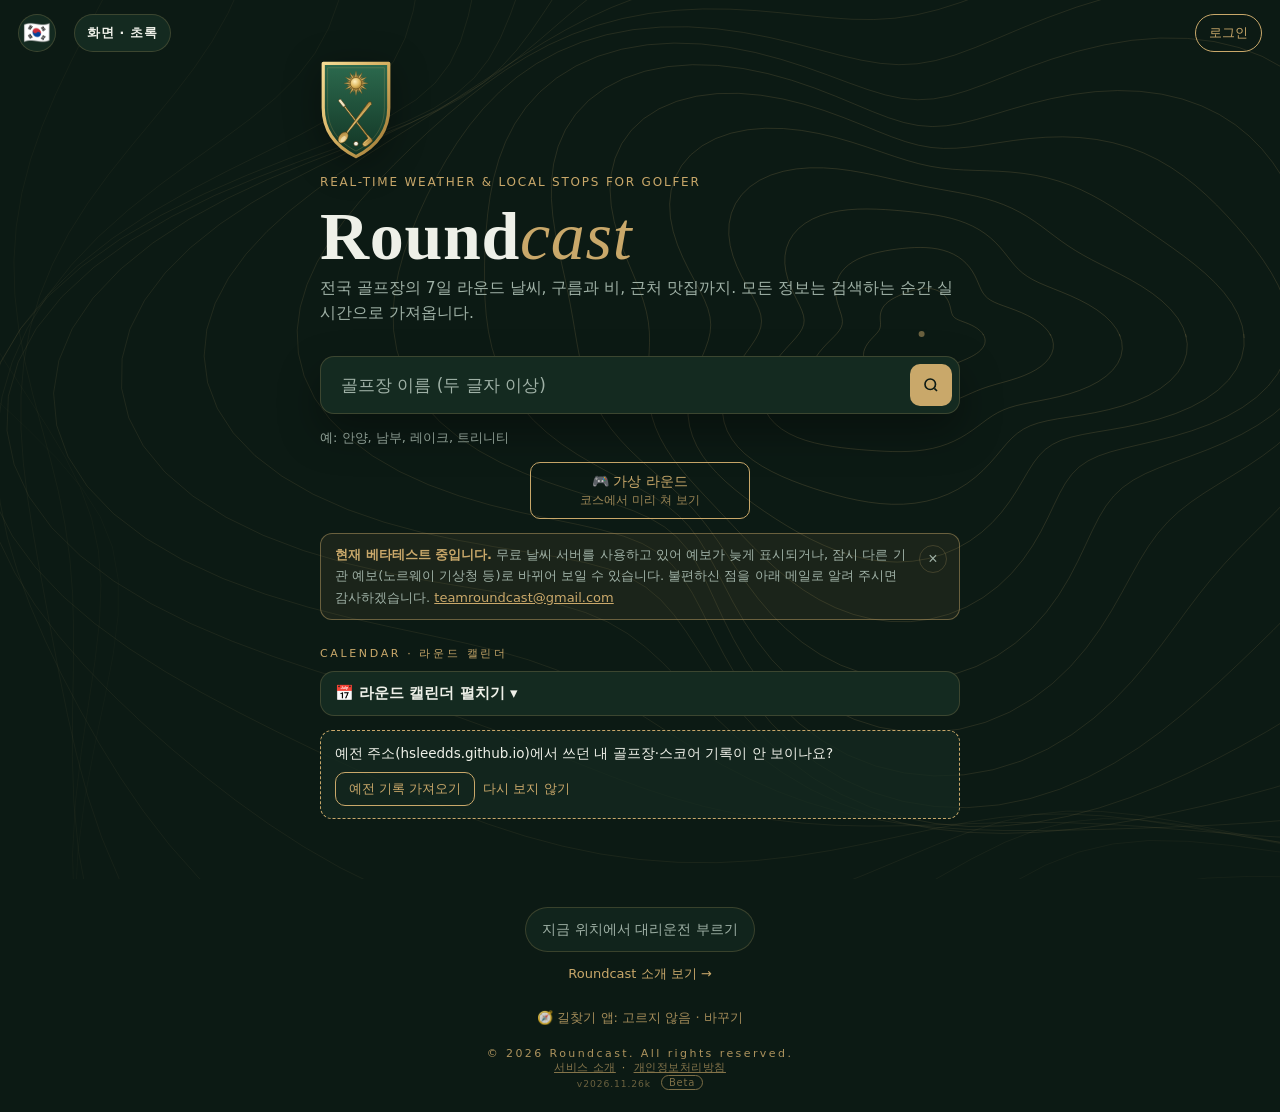
==== index.html @ 4d79bb90 "v2026.11.26k: 게임 나침반(무작위 핀 방향, 틀린 입력 안내), 집에서 시험(Roundcast GC 한 홀, 다음 샷으로 이동) Co-Authored-By: Claude" ====
<!doctype html>
<html lang="ko" translate="no">
<head>
<meta charset="utf-8">
<meta name="google" content="notranslate">
<meta name="viewport" content="width=device-width,initial-scale=1,viewport-fit=cover">
<title>Roundcast</title>
<meta http-equiv="Content-Security-Policy" content="default-src 'self'; script-src 'self' 'sha256-RV8qfejOLk4irt6zkXsqishOBvTB2/pyPuQWl1d9iCc=' https://*.kakao.com https://*.kakaocdn.net https://*.daumcdn.net; style-src 'self' 'unsafe-inline' https://fonts.googleapis.com; font-src https://fonts.gstatic.com; img-src 'self' data: blob: https://api.vworld.kr https://*.vworld.kr https://tile.openstreetmap.org https://*.daumcdn.net https://*.kakao.com https://*.kakaocdn.net; connect-src 'self' https://dpuhpcgtkddsxoeinzxp.supabase.co https://api.vworld.kr https://*.vworld.kr https://api.open-meteo.com https://api.met.no https://docs.google.com https://*.googleusercontent.com https://photon.komoot.io https://nominatim.openstreetmap.org https://overpass-api.de https://overpass.private.coffee https://maps.mail.ru https://overpass.kumi.systems https://router.project-osrm.org https://*.kakao.com https://*.kakaocdn.net https://*.daumcdn.net; frame-src 'none'; worker-src 'self'; manifest-src 'self'; media-src 'self' blob:; object-src 'none'; base-uri 'none'; form-action 'none'; upgrade-insecure-requests">
<meta name="referrer" content="strict-origin-when-cross-origin">
<meta name="author" content="HYEOKSANG LEE">
<meta name="copyright" content="© 2026 Roundcast">
<meta name="description" content="Roundcast — 골프장 7일 라운드 날씨, 실시간 강수, 출발 시각, 근처 맛집까지 한 번에.">
<meta name="theme-color" content="#0c1a14">
<meta name="apple-mobile-web-app-title" content="Roundcast">
<meta name="application-name" content="Roundcast">
<link rel="icon" type="image/svg+xml" href="favicon.svg?v=4">
<link rel="icon" type="image/png" sizes="32x32" href="favicon-32.png?v=4">
<link rel="icon" type="image/png" sizes="16x16" href="favicon-16.png?v=4">
<link rel="icon" type="image/png" sizes="48x48" href="favicon-48.png?v=4">
<link rel="apple-touch-icon" sizes="180x180" href="icon-180.png?v=4">
<link rel="manifest" href="manifest.webmanifest?v=4">
<meta property="og:type" content="website">
<meta property="og:title" content="Roundcast · 라운드캐스트">
<meta property="og:description" content="Real-time weather &amp; local stops for golfer. 골프장 7일 라운드 날씨, 실시간 강수, 출발 시각, 근처 맛집까지 한 번에.">
<meta property="og:url" content="https://roundcast.kr/">
<meta property="og:image" content="https://roundcast.kr/share-1200x630.jpg?v=6">
<meta property="og:image:width" content="1200">
<meta property="og:image:height" content="630">
<link rel="preconnect" href="https://fonts.googleapis.com">
<link rel="stylesheet" href="https://fonts.googleapis.com/css2?family=Cormorant+Garamond:wght@500;600&family=Noto+Serif+KR:wght@500;700&family=Noto+Sans+KR:wght@300;400;500;700&display=swap">
<style>:root{--bg:#0c1a14;--bg2:#10231a;--surface:#142a20;--surface2:#1a3428;--ink:#eef0e8;--muted:#9fb1a6;--line:rgba(201,168,106,.22);--brass:#c9a86a;--brass-ink:#0c1a14;--green:#6fbf93;--rain:#7fb2ea;--warn:#e58a68;--font-display:"RC Digits","Cormorant Garamond","Noto Serif KR",Georgia,serif;--font-serif:"Noto Serif KR","Apple SD Gothic Neo",serif;--font-ui:"Noto Sans KR",system-ui,-apple-system,"Apple SD Gothic Neo","Malgun Gothic",sans-serif;--shadow:0 18px 40px rgba(0,0,0,.35);color-scheme:dark}@media(prefers-color-scheme:light){:root[data-theme=auto]{--bg:#f5f6f1;--bg2:#eceee6;--surface:#ffffff;--surface2:#f3f4ee;--ink:#13231b;--muted:#5f6f66;--line:rgba(140,110,50,.28);--brass:#9a7a3a;--brass-ink:#ffffff;--green:#1f6a46;--rain:#2c66a8;--warn:#b5512c;--shadow:0 14px 30px rgba(20,40,30,.1);color-scheme:light}}:root[data-theme=light]{--bg:#f5f6f1;--bg2:#eceee6;--surface:#ffffff;--surface2:#f3f4ee;--ink:#13231b;--muted:#5f6f66;--line:rgba(140,110,50,.28);--brass:#9a7a3a;--brass-ink:#ffffff;--green:#1f6a46;--rain:#2c66a8;--warn:#b5512c;--shadow:0 14px 30px rgba(20,40,30,.1);color-scheme:light}*{box-sizing:border-box}html,body{margin:0;min-height:100%}body{background:var(--bg);color:var(--ink);font:400 15px/1.6 var(--font-ui);font-variant-numeric:tabular-nums;-webkit-font-smoothing:antialiased}[hidden]{display:none!important}a{color:inherit}.gut{padding-left:max(18px,env(safe-area-inset-left,0px));padding-right:max(18px,env(safe-area-inset-right,0px))}.wrap{max-width:980px;margin:0 auto}.eyebrow{font:500 11px/1 var(--font-ui);letter-spacing:.24em;text-transform:uppercase;color:var(--brass)}:focus-visible{outline:2px solid var(--brass);outline-offset:3px}@media(prefers-reduced-motion:reduce){*{transition:none!important;animation:none!important}}#home{min-height:100vh;min-height:100dvh;display:flex;align-items:center;position:relative;overflow:hidden;padding-block:60px}#home canvas{position:absolute;inset:0;width:100%;height:100%;opacity:.5;pointer-events:none}.hero{position:relative;width:100%;max-width:640px;margin:0 auto}.emblem{display:block;width:72px;height:100px;margin:0 0 16px;filter:drop-shadow(0 8px 18px rgba(0,0,0,.35))}.hero .eyebrow{font-size:clamp(9.5px,2.75vw,12px);letter-spacing:.15em}.mark{font:600 clamp(40px,9vw,68px)/1 var(--font-display);letter-spacing:.01em;margin:14px 0 6px}.mark em{font-style:italic;color:var(--brass);font-weight:500}.sub{color:var(--muted);margin:0 0 30px;font-weight:300;font-size:15.5px}.search{position:relative}.search input{width:100%;font:400 17px var(--font-ui);padding:18px 56px 18px 20px;border:1px solid var(--line);border-radius:14px;background:var(--surface);color:var(--ink);box-shadow:var(--shadow);transition:border-color .2s}.search input::placeholder{color:var(--muted)}.search input:focus{outline:none;border-color:var(--brass)}.search .go{position:absolute;right:8px;top:50%;transform:translateY(-50%);width:42px;height:42px;border-radius:10px;border:0;background:var(--brass);color:var(--brass-ink);cursor:pointer;display:grid;place-items:center}.suggest{position:absolute;left:0;right:0;top:calc(100% + 8px);background:var(--surface);border:1px solid var(--line);border-radius:14px;max-height:360px;overflow:auto;box-shadow:var(--shadow);z-index:80}.suggest button{display:block;width:100%;text-align:left;border:0;background:none;padding:13px 18px;font:inherit;color:var(--ink);cursor:pointer;border-bottom:1px solid var(--line)}.suggest button:last-child{border-bottom:0}.suggest button:hover,.suggest button:focus{background:var(--surface2);outline:none}.suggest b{font-weight:500}.suggest small{display:block;color:var(--muted);font-size:12.5px}.suggest .loading{padding:12px 18px;font-size:12.5px}.sg-head{position:sticky;top:0;background:var(--surface2);padding:9px 18px;font-size:12px;letter-spacing:.04em;color:var(--brass);border-bottom:1px solid var(--line);z-index:1}.suggest mark{background:none;color:var(--brass);font-weight:700}.suggest .sim{margin-left:8px;font-size:11px;padding:1px 7px;border-radius:999px;border:1px solid var(--line);color:var(--muted);vertical-align:2px}.hint{margin-top:14px;color:var(--muted);font-size:13px}.notice{margin-top:16px;padding:14px 18px;border-radius:12px;border:1px solid var(--line);background:var(--surface);font-size:14px}.notice.bad{border-color:color-mix(in srgb,var(--warn) 60%,transparent);color:var(--warn)}.bar{position:sticky;top:0;z-index:70;background:color-mix(in srgb,var(--bg) 88%,transparent);backdrop-filter:blur(14px);-webkit-backdrop-filter:blur(14px);border-bottom:1px solid var(--line);padding-top:calc(env(safe-area-inset-top,0px) + 10px);padding-bottom:10px}body:before{content:"";position:fixed;inset:0 0 auto;height:env(safe-area-inset-top,0px);z-index:75;background:var(--bg)}.bar .wrap{display:flex;align-items:center;gap:14px}.bar .logo{display:grid;place-items:center;width:40px;height:40px;cursor:pointer;background:none;border:0;padding:0;flex:0 0 auto}.bar .logo img{display:block}.bar .logo em{color:var(--brass)}.bar .search{flex:1;min-width:0}.bar .search input{padding:11px 46px 11px 14px;font-size:15px;border-radius:11px;box-shadow:none}.bar .search .go{width:34px;height:34px;right:5px;border-radius:8px}#result{padding-bottom:60px}.course{padding:34px 0 26px;border-bottom:1px solid var(--line)}.course h1{font:700 clamp(28px,6vw,40px)/1.15 var(--font-serif);margin:10px 0 8px;letter-spacing:-.01em;text-wrap:balance}.facts{display:flex;flex-wrap:wrap;gap:8px 22px;color:var(--muted);font-size:13.5px}.facts span b{color:var(--ink);font-weight:500}.now{display:grid;grid-template-columns:repeat(4,minmax(0,1fr));gap:1px;background:var(--line);border:1px solid var(--line);border-radius:14px;overflow:hidden;margin-top:20px}.now div{background:var(--surface);padding:14px 16px}.now small{display:block;color:var(--muted);font-size:11.5px;letter-spacing:.06em}.now b{font:600 22px var(--font-display)}.now b i{font-style:normal;font-size:13px;color:var(--muted);font-family:var(--font-ui);font-weight:400;margin-left:2px}@media(max-width:560px){.now{grid-template-columns:repeat(2,minmax(0,1fr))}}.sec-h{display:flex;justify-content:space-between;align-items:end;gap:12px;margin:34px 0 14px}.sec-h h2{font:700 20px var(--font-serif);margin:6px 0 0}.linkbtn{background:none;border:0;color:var(--brass);font:500 13px var(--font-ui);cursor:pointer;padding:4px 0;white-space:nowrap}.week{display:grid;grid-template-columns:repeat(7,minmax(118px,1fr));gap:10px;overflow-x:auto;padding-bottom:6px;scroll-snap-type:x mandatory;scrollbar-width:thin}.dcard{scroll-snap-align:start;background:var(--surface);border:1px solid var(--line);border-radius:14px;padding:14px 12px 12px;text-align:left;font:inherit;color:var(--ink);cursor:pointer;transition:border-color .2s,transform .2s;display:flex;flex-direction:column;gap:6px}.dcard:hover{transform:translateY(-2px)}.dcard[aria-pressed=true]{border-color:var(--brass);box-shadow:inset 0 0 0 1px var(--brass)}.dcard .dw{font-size:12px;color:var(--muted)}.dcard .dw b{color:var(--ink);font-weight:500;font-size:14px;margin-right:4px}.dcard svg{width:34px;height:34px}.dcard .tp{font:600 21px var(--font-display)}.dcard .tp i{font-style:normal;color:var(--muted);font-size:16px}.dcard .mini{font-size:12px;color:var(--muted);line-height:1.5}.dcard .mini .r{color:var(--rain)}.grade{margin-top:4px;font-size:11.5px;font-weight:500;padding:3px 8px;border-radius:999px;align-self:flex-start}.g-a{background:color-mix(in srgb,var(--green) 18%,transparent);color:var(--green)}.g-b{background:color-mix(in srgb,var(--brass) 20%,transparent);color:var(--brass)}.wind{font-size:12.5px;padding:5px 8px;border-radius:8px;background:var(--surface2);line-height:1.4}.wind b{font-size:15px}.wind small{color:var(--muted);font-size:11px}.w3{color:var(--brass)}.w4{color:var(--warn)}.rainhr{margin-top:16px}.rainhr h3{font:700 15px var(--font-serif);margin:0 0 8px}.rainhr h3 small{font:400 12px var(--font-ui);color:var(--muted)}.rhscroll{overflow-x:auto;-webkit-overflow-scrolling:touch;padding-bottom:4px}.rhrow{display:grid;grid-auto-flow:column;grid-auto-columns:minmax(44px,1fr);gap:4px;min-width:100%}.rhrow div{background:var(--surface);border:1px solid var(--line);border-radius:8px;padding:6px 2px 5px;text-align:center;font-size:11px;color:var(--muted);display:flex;flex-direction:column;align-items:center;gap:3px}.rhrow .bar{width:8px;height:38px;border-radius:4px;background:color-mix(in srgb,var(--rain) 14%,transparent);position:relative;overflow:hidden}.rhrow .bar i{position:absolute;left:0;right:0;bottom:0;background:var(--rain);border-radius:4px}.rhrow b{font-size:13px;color:var(--ink)}.rhrow .mm{color:var(--rain);font-weight:600}.rhrow .wet{border-color:var(--rain)}.rhrow .past{opacity:.4}.rhrow .nowc{box-shadow:inset 0 0 0 1px var(--brass)}.fog{margin-top:14px}.fog h3{font:700 15px var(--font-serif);margin:0 0 8px}.fogrow{display:grid;grid-template-columns:repeat(8,minmax(0,1fr));gap:4px}.fogrow div{background:var(--surface);border:1px solid var(--line);border-radius:8px;padding:6px 2px;text-align:center;font-size:11px;color:var(--muted)}.fogrow b{display:block;font-size:13px;color:var(--ink);margin:2px 0}.fogrow .f1 b{color:var(--brass)}.fogrow .f2{border-color:var(--warn)}.fogrow .f2 b{color:var(--warn)}tr.dom td{background:color-mix(in srgb,var(--brass) 7%,var(--surface))}.g-c{background:color-mix(in srgb,var(--warn) 18%,transparent);color:var(--warn)}.tees{display:grid;grid-template-columns:repeat(auto-fit,minmax(210px,1fr));gap:10px;margin-top:14px}.tee{background:var(--surface2);border:1px solid var(--line);border-radius:12px;padding:14px 16px;min-width:0}.tee .th{display:flex;justify-content:space-between;align-items:baseline}.tee .th b{font-weight:500}.tee .th span{font:600 18px var(--font-display)}.tee .tn{color:var(--muted);font-size:12.5px;margin:2px 0 8px}.tee .tg{display:inline-block;margin:4px 0 2px}.wxsrc{margin:8px 0 0;font-size:12px}#cName[data-ko]:after{content:attr(data-ko);display:block;font:500 14px/1.4 var(--font-ui);color:var(--muted);letter-spacing:0;margin-top:4px}:root[lang=ko] #cName[data-ko]:after{content:none}.pn-alt{color:var(--brass)!important}.wxsrc b{color:var(--brass);font-weight:600}.tee ul{margin:0;padding-left:16px;font-size:13.5px;line-height:1.55}.tee li+li{margin-top:3px}.tblwrap{overflow-x:auto;border:1px solid var(--line);border-radius:12px;background:var(--surface);margin-top:14px}table{border-collapse:collapse;font-size:12px;width:max-content;min-width:100%}th,td{padding:7px 8px;text-align:center;border-bottom:1px solid var(--line);white-space:nowrap}th.m,td.m{position:sticky;left:0;background:var(--surface);text-align:left;font-weight:500;z-index:1}thead th{color:var(--muted);font-weight:400}tr.cons td{font-weight:700}.doors{display:grid;grid-template-columns:repeat(3,minmax(0,1fr));gap:12px;margin-top:38px}.door{position:relative;text-align:left;font:inherit;color:var(--ink);cursor:pointer;border:1px solid var(--line);border-radius:16px;padding:22px 20px 20px;background:linear-gradient(160deg,var(--surface2),var(--surface));overflow:hidden;transition:border-color .2s,transform .2s;min-height:150px;display:flex;flex-direction:column;justify-content:space-between;gap:16px}.door:hover{border-color:var(--brass);transform:translateY(-2px)}.door svg.ic{width:30px;height:30px;color:var(--brass)}.door h3{font:700 18px var(--font-serif);margin:0 0 4px}.door p{margin:0;color:var(--muted);font-size:13px}.door .arrow{position:absolute;right:18px;top:20px;color:var(--brass);font-size:18px}.sc-head{display:flex;flex-wrap:wrap;align-items:center;gap:10px 18px;margin:16px 0 12px}.sc-date{font-size:13px;color:var(--muted);display:flex;align-items:center;gap:8px}.sc-date input{font:500 14px var(--font-ui);padding:8px 10px;border-radius:9px;border:1px solid var(--line);background:var(--surface);color:var(--ink)}.sc-wx{font-size:13px;color:var(--muted);min-width:0}.sc-wx b{color:var(--ink);font-weight:500}.sc-entry{border:1px solid var(--brass);border-radius:16px;background:linear-gradient(160deg,var(--surface2),var(--surface));padding:16px 16px 18px}.sc-nav{display:flex;align-items:center;justify-content:space-between;gap:8px}.sc-nav h3{font:600 26px var(--font-display);margin:0;text-align:center;flex:1}@font-face{font-family:RC Digits;src:local("Noto Serif"),local("NotoSerif-Regular"),local("Georgia"),local("Times New Roman"),local("DroidSerif"),local("Droid Serif");unicode-range:U+0030-0039}@font-face{font-family:RC Digits;font-weight:600 900;src:local("Noto Serif Bold"),local("NotoSerif-Bold"),local("Georgia Bold"),local("Georgia-Bold"),local("Times New Roman Bold");unicode-range:U+0030-0039}.sc-nav h3 small{display:block;font:400 12px var(--font-ui);color:var(--muted);letter-spacing:.08em}.sc-arrow{width:44px;height:44px;border-radius:50%;border:1px solid var(--line);background:var(--bg);color:var(--brass);font-size:18px;cursor:pointer}.sc-arrow:disabled{opacity:.3;cursor:default}.sc-row{display:grid;grid-template-columns:62px minmax(0,1fr);align-items:center;gap:10px;margin-top:14px}.sc-row>span{font-size:12.5px;color:var(--muted);letter-spacing:.04em}.sc-opts{display:flex;gap:6px;flex-wrap:wrap}.sc-opt{flex:1 1 0;min-width:44px;font:500 15px var(--font-ui);padding:10px 6px;border-radius:10px;border:1px solid var(--line);background:var(--bg);color:var(--ink);cursor:pointer}.sc-opt[aria-pressed=true]{background:var(--brass);border-color:var(--brass);color:var(--brass-ink)}.sc-score{display:flex;align-items:center;gap:10px}.sc-score .sc-opt{flex:0 0 52px;font-size:22px;line-height:1}.sc-big{flex:1;text-align:center;cursor:pointer;background:none;border:0;color:var(--ink);padding:0}.sc-big b{display:block;font:600 40px/1 var(--font-display)}.sc-big small{display:block;font-size:12.5px;color:var(--brass);margin-top:4px}.sc-next{width:100%;margin-top:16px;justify-content:center}.sc-stats{display:grid;grid-template-columns:repeat(4,minmax(0,1fr));gap:1px;background:var(--line);border:1px solid var(--line);border-radius:14px;overflow:hidden;margin-top:16px}.sc-stats div{background:var(--surface);padding:12px 10px;text-align:center}.sc-stats small{display:block;color:var(--muted);font-size:11.5px}.sc-stats b{font:600 22px var(--font-display)}.sc-stats i{font-style:normal;font-size:12px;color:var(--muted);margin-left:2px}@media(max-width:560px){.sc-stats{grid-template-columns:repeat(2,minmax(0,1fr))}}.sc-cards{display:grid;gap:12px;margin-top:16px}.sc-mode{margin:0 0 12px}.whl{margin-top:14px}.whl-hd,.whl-body{display:grid;grid-template-columns:1.2fr .8fr 1.05fr 1.15fr .68fr .62fr .72fr;gap:2px}.sc-opts [data-fw]{white-space:nowrap;padding-inline:2px;font-size:13px}.yd-rm{flex-direction:column;align-items:stretch}.yd-rm .btn{display:flex;flex-direction:column;align-items:flex-start;text-align:left;gap:2px}.yd-rm .btn small{font-weight:400;font-size:12px;opacity:.85;white-space:normal}.yd-fw{flex-wrap:wrap;gap:6px}.yd-fw .btn{padding:8px 12px}.yd-he .he-row .btn{padding:5px 9px;font-size:12.5px;margin:2px}.yd-hcq{display:block;margin-top:4px}.yq-pen{display:flex;gap:8px}.yq-wl button.pen{color:#ff9b8a}.yq-simple{display:flex;flex-direction:column;gap:8px;padding:10px;border:1px dashed var(--line);border-radius:12px;font-size:13px}.yq-simple small{color:var(--muted);line-height:1.5}.sc-club.tok{color:#c0602b;border-color:color-mix(in srgb,#c0602b 45%,var(--line))}.sc-slot[data-tok] b{color:#c0602b}.tokO,.tokH{display:inline-block;min-width:1.5em;padding:0 .3em;border-radius:5px;font:800 1em/1.35 var(--font-ui);text-align:center;color:#fff}.tokO{background:#26332c;box-shadow:inset 0 0 0 1.5px #fff}.tokH{background:#d0342c}.sc-club.tokOb{color:var(--ink);border-color:var(--ink)}.sc-club.tokHz{color:#d0342c;border-color:color-mix(in srgb,#d0342c 55%,var(--line))}.sc-club.ptb{font-size:12.5px}.sc-club.bkb{grid-column:span 2;font-size:12.5px}.sc-slot.ghost{opacity:.55;border-style:dashed}.sc-slot .ptn{font-size:11px;margin-left:1px;color:var(--muted)}.bkI{font-style:normal;font-size:11px;margin-right:1px}.pt-step{display:flex;align-items:center;gap:10px;margin-top:8px;padding:6px 10px;border:1px solid var(--brass);border-radius:12px}.pt-step span{flex:1;font-size:13px}.pt-step small{color:var(--muted)}.pt-step b{font:600 22px var(--font-display);min-width:1.2em;text-align:center}.pt-step .sc-arrow{width:38px;height:38px}.ob-ask{margin-top:8px;padding:10px;border:1px solid var(--line);border-radius:12px;display:grid;gap:8px}.ob-ask b{font-size:13.5px}.sh-help{margin:12px 0 4px;padding:10px 12px;border-radius:12px;background:color-mix(in srgb,var(--brass) 7%,transparent);border:1px solid var(--line);font-size:13px;line-height:1.6}.sh-help .sh-guide{margin:0 0 4px;font-weight:600}.sh-help ol{margin:6px 0;padding-left:18px;color:var(--muted)}.sh-help li{margin:3px 0}.sh-help .linkbtn{font-size:12.5px}.unsv{display:inline-block;width:6px;height:6px;border-radius:50%;background:var(--warn);margin-left:2px;vertical-align:top}.th-home{letter-spacing:.02em;font-weight:500}.th-menu{min-width:132px}.th-sw{width:14px;height:14px;border-radius:50%;border:1px solid var(--line);flex:none}.th-sw.th-dark{background:#0c1a14}.th-sw.th-light{background:#f4f1e8}.th-sw.th-auto{background:linear-gradient(90deg,#0c1a14 50%,#f4f1e8 50%)}.theme-opt{display:flex;align-items:center;gap:10px;width:100%;min-height:38px;padding:6px 12px;border:0;border-radius:10px;background:transparent;color:var(--ink);font:500 14px var(--font-ui);text-align:left;cursor:pointer}.theme-opt[aria-checked=true]{background:color-mix(in srgb,var(--brass) 18%,transparent)}.bag-ask{display:flex;align-items:center;gap:10px;flex-wrap:wrap;margin:10px 0;padding:10px 12px;border:1px solid var(--brass);border-radius:12px;font-weight:600;font-size:13.5px}.bag-ask span{flex:1 1 180px}.bag-ask .btn{padding:8px 14px;font-size:13px}.sh-sum{display:flex;align-items:baseline;justify-content:center;gap:6px;flex-wrap:wrap;margin:14px 0 6px;padding:10px;border:1px solid var(--line);border-radius:12px;background:color-mix(in srgb,var(--brass) 8%,transparent)}.sh-sum b{font:600 32px var(--font-display);color:var(--ink)}.sh-sum em{font-style:normal;color:var(--brass);font-weight:700}.sh-sum small{color:var(--muted);font-size:12.5px}.sh-sum.dim b{font-size:24px;color:var(--muted)}.whl-hd span{font-size:11.5px;color:var(--muted);text-align:center;white-space:nowrap;overflow:hidden;text-overflow:ellipsis}.whl-body{position:relative;height:200px;margin-top:4px}.whl-band{position:absolute;left:0;right:0;top:80px;height:40px;border-block:1px solid var(--brass);background:color-mix(in srgb,var(--brass) 13%,transparent);border-radius:10px;pointer-events:none}.whl-col{position:relative;height:200px;box-sizing:border-box;padding-block:80px;overflow-y:auto;scroll-snap-type:y mandatory;overscroll-behavior:contain;scrollbar-width:none;-webkit-mask-image:linear-gradient(transparent,#000 38%,#000 62%,transparent);mask-image:linear-gradient(transparent,#000 38%,#000 62%,transparent);outline:0}.whl-col::-webkit-scrollbar{display:none}.whl-col:focus-visible{box-shadow:inset 0 0 0 2px var(--brass);border-radius:10px}.whl-col.dis{opacity:.45;overflow:hidden}.whl-it{height:40px;scroll-snap-align:center;display:flex;flex-direction:column;align-items:center;justify-content:center;color:var(--muted);cursor:pointer;line-height:1.05;white-space:nowrap;overflow:hidden}.whl-it b{font:600 17px var(--font-ui)}.whl-col[data-wk=s] .whl-it b{font:600 25px var(--font-display)}.whl-col[data-wk=fw] .whl-it b{font-size:13.5px}.whl-it small{font-size:10.5px}.whl-it.on{color:var(--ink)}.whl-it.on small{color:var(--brass)}.whl-msg{min-height:20px;text-align:center;font-size:13px;color:var(--brass);margin-top:10px}.whl-msg b{color:var(--ink)}.whl-acts{display:grid;grid-template-columns:1fr 2fr;gap:8px;margin-top:8px}.whl-acts .btn{justify-content:center}.sc-slots{display:flex;gap:6px;flex-wrap:wrap}.sc-slot{flex:0 0 auto;min-width:54px;padding:6px 8px;border-radius:10px;border:1px solid var(--line);background:var(--bg);color:var(--ink);cursor:pointer;text-align:center;font:600 15px/1.2 var(--font-ui)}.sc-slot small{display:block;font:400 11px var(--font-ui);color:var(--muted)}.sc-slot.on{border-color:var(--brass);box-shadow:0 0 0 2px color-mix(in srgb,var(--brass) 45%,transparent)}.sc-slot.has b{color:var(--brass)}.sc-bag{display:grid;grid-template-columns:repeat(auto-fill,minmax(54px,1fr));gap:6px;margin-top:8px}.sc-club{font:600 14px var(--font-ui);padding:10px 4px;border-radius:10px;border:1px solid var(--line);background:var(--surface);color:var(--ink);cursor:pointer}.sc-club[aria-pressed=true]{background:var(--brass);border-color:var(--brass);color:var(--brass-ink)}.sc-clx{display:flex;justify-content:space-between;gap:10px;flex-wrap:wrap;margin-top:8px;font-size:12.5px;color:var(--muted)}.bagbox{margin-top:8px;padding:12px;border:1px solid var(--line);border-radius:12px;background:var(--bg)}.bagbox .links{margin:10px 0 0}.sc-club.addc{border-style:dashed;color:var(--brass)}.sc-club.myc{border-color:color-mix(in srgb,var(--brass) 55%,var(--line))}.yd{position:fixed;inset:0;z-index:80;background:var(--bg);display:flex;flex-direction:column}.yd-top{display:flex;align-items:center;justify-content:space-between;gap:8px;padding:calc(8px + env(safe-area-inset-top,0px)) 14px 8px;border-bottom:1px solid var(--line)}.yd-top b{font:600 17px var(--font-serif,serif);color:var(--ink)}.yd-tiles{position:absolute;left:0;top:0;transform-origin:0 0;will-change:transform}.yd-tiles img{position:absolute;width:256px;height:256px;user-select:none;-webkit-user-drag:none;pointer-events:none}#ydMap .gm-slope.yg-slope{position:absolute;left:50%;bottom:calc(env(safe-area-inset-bottom,0px) + 196px);transform:translate(-50%);z-index:6;margin:0;width:max-content;max-width:calc(100% - 120px);pointer-events:none;padding:5px 12px;border-radius:999px;background:#08120dcc;font-size:12.5px}.yd-tiles canvas.yg-heat{position:absolute;pointer-events:none;opacity:.5;z-index:3}.yg-heatl{position:absolute;z-index:6;right:56px;top:calc(var(--ydTopH,64px) + 8px);display:grid;grid-template-columns:auto auto;gap:2px 8px;padding:5px 9px;border-radius:8px;background:#08120dcc;color:#fff;font:600 11px/1.3 var(--font-ui,system-ui);pointer-events:none}.yg-heatl[hidden]{display:none}.yg-heatl i{display:inline-block;width:10px;height:10px;border-radius:2px;margin-right:4px;vertical-align:-1px}.yg-heatl i.hi{background:#eb2823}.yg-heatl i.lo{background:#285aff}.yg-heatl b{grid-column:1/-1;font-weight:700}#ydMap .yd-side .yd-lockb.on{background:#f2d27a;border-color:#f2d27a;box-shadow:0 0 0 3px #f2d27a8c}#ydMap .yd-side .yd-lockb.lk-open{background:#0a1610c7;box-shadow:none}.yd-prep #ydMode,.yd-prep #ydCwB{display:none!important}.prep-bar{display:flex;flex-wrap:wrap;align-items:center;justify-content:center;gap:6px;padding:6px 8px;border-radius:14px;background:#08120dd1;color:#fff;font:600 13px/1.35 var(--font-ui,system-ui);pointer-events:auto;max-width:100%}.prep-bar[hidden]{display:none}.prep-bar span{flex:1 1 100%;text-align:center}.prep-bar i{font-style:normal;color:#f2d27a;font-size:12px}.prep-bar button{border:1px solid rgba(255,255,255,.35);background:#ffffff14;color:#fff;border-radius:999px;padding:6px 12px;font:700 13px var(--font-ui,system-ui)}.prep-bar button.on{background:#f2d27a;color:#1b1407;border-color:#f2d27a}.prep-bar button:disabled{opacity:.45}.prep-ong #ydClubs,.prep-ong #ydRc,.prep-ong #ydMode{display:none!important}.prep-bar button.pp-next{font-size:14px;padding:7px 16px}.prep-bar button.pp-sm{font-size:13px;padding:5px 12px}.prep-hud{margin-top:4px;color:#8fe3ff;font-weight:700;font-size:12.5px}.strat-hud{color:#ffe08a}.strat-row{display:flex;align-items:center;gap:6px;flex-wrap:wrap}.strat-row span{color:#fff;font-weight:600}#ydHud .strat-x{pointer-events:auto}#ydHud.hf-fold .strat-row{margin-top:5px;padding:5px 9px;border-radius:10px;background:#08120d9e;font-size:12.5px}.strat-x{border:1px solid rgba(255,255,255,.4);background:#00000059;color:#fff;border-radius:999px;padding:2px 8px;font:700 11.5px var(--font-ui,system-ui);cursor:pointer}.yd-strat .prep-bar span b.pp-n{display:inline-block;min-width:1.2em}.prep-bar button.pp-s{padding:2px 9px;font-size:14px}.yd-pracb{border-color:#8fe3ff99;color:#8fe3ff}.yd-pracb.off{opacity:.45;border-style:dashed}.prep-bar span.prac-ok{font-size:11.5px;color:#8fe3ff;font-weight:600}#ydPrepB.on{outline:2px solid #8fe3ff}.prep-box{margin:10px 0;display:flex;flex-wrap:wrap;gap:8px;align-items:center}.prep-list{display:flex;flex-direction:column;gap:2px}video{pointer-events:none}.yg-help{position:fixed;z-index:2147482000;max-width:min(300px,calc(100vw - 16px));padding:10px 12px;border-radius:12px;background:#080e0ab3;color:#fff;font:500 13px/1.45 var(--font-ui,system-ui);box-shadow:0 4px 16px #00000059;pointer-events:auto}.yg-help[hidden]{display:none}.yg-help b{display:block;font-size:14px;margin-bottom:2px}.yg-help p{margin:0 0 8px}.yg-hact{display:flex;flex-wrap:wrap;gap:6px}.yg-hact button{border:1px solid rgba(255,255,255,.35);background:#ffffff14;color:#fff;border-radius:999px;padding:5px 10px;font:600 12px var(--font-ui,system-ui)}#ydMap .yg-shot{position:absolute;z-index:6;width:60px;height:60px;padding:0;border:0;border-radius:50%;background:#fff;opacity:.1;color:#10241a;font:800 16px/1 var(--font-ui,system-ui);box-shadow:0 3px 12px #0006;white-space:nowrap;touch-action:manipulation;transition:opacity .2s}#ydMap .yg-shot.armed{opacity:.7}#ydMap .yg-shot[hidden]{display:none}#ydMap .yg-shot:disabled{opacity:.06;color:#6b7a70}.yg-shint{position:absolute;z-index:6;padding:4px 10px;border-radius:999px;background:#08120dbf;color:#fff;font:600 12px/1.3 var(--font-ui,system-ui);white-space:nowrap;pointer-events:none}.yg-shint[hidden]{display:none}.gm-ov.yg-swing #gmTabs,.gm-ov.yg-swing #gmSide,.gm-ov.yg-swing #gmYBall,.gm-ov.yg-swing #gmCwB,.gm-ov.yg-swing #gmUndo,.gm-ov.yg-swing #gmBook,.gm-ov.yg-swing #gmPinB,.gm-ov.yg-nomap .gm-map{visibility:hidden!important}#gmBall .gm-bl{position:absolute;inset:0;display:flex;align-items:center;justify-content:center;color:#10241a;font-weight:800;font-family:var(--font-ui,system-ui);text-shadow:0 0 4px #fff,0 0 2px #fff;pointer-events:none}#gmBall{position:relative}.gm-ov:not(.yg-swing) #gmBall .gm-bl{display:none}#toast.pv-half{opacity:.5!important}.cal-tog{display:flex;align-items:center;gap:8px;width:100%;padding:12px 14px;border:1px solid var(--line);border-radius:14px;background:var(--surface);color:var(--ink);font:600 15px var(--font-ui,system-ui);cursor:pointer;text-align:left}.cal-tog small{margin-left:auto;color:var(--muted);font-weight:500}.cal-tog.sm{display:inline-flex;width:auto;padding:4px 10px;font-size:12px;border-radius:999px;vertical-align:middle;margin-left:8px}.gm-ygback{position:absolute;z-index:8;left:12px;bottom:calc(env(safe-area-inset-bottom,0px) + 18px);padding:8px 14px;border:0;border-radius:999px;background:#08120dc7;color:#fff;font:700 13px/1 var(--font-ui,system-ui)}.gm-ygback[hidden]{display:none}#ydSvg,#ydMap svg.yg-fly{clip-path:inset(var(--ydTopH,64px) 0 0 0)}#ydMap svg.yg-fly{position:absolute;left:0;top:0;width:100%;height:100%;pointer-events:none;z-index:5}.yd-tiles svg.yg-rgb{position:absolute;pointer-events:none;filter:saturate(.85) brightness(.92)}.yd-tiles img.hi{z-index:2}.yd-tiles img.lo{z-index:0}.yd-tiles img.lo2{z-index:-1}.yd-tiles img.lo3{z-index:-2}.yd-tiles img:not(.hi):not(.lo):not(.lo2){z-index:1}.yd-svg{position:absolute;inset:0;width:100%;height:100%;pointer-events:none}.cgd-f{display:flex;gap:8px;margin:8px 0}.cgd-f input{flex:1;min-width:0;padding:10px 12px;border:1px solid var(--line);border-radius:12px;background:var(--surface);color:var(--ink);font:inherit}.cgd-row{display:flex;align-items:center;gap:8px;padding:8px 2px;border-bottom:1px solid var(--line)}.cgd-row>div{flex:1;min-width:0}.cgd-row small{display:block;opacity:.7}.cgd-row .btn{padding:6px 12px;font-size:13px;flex:none}.cgd-osm{margin:0 0 8px;padding:8px 10px;border:1px dashed #ff9f43;border-radius:10px;display:flex;gap:8px;align-items:center;flex-wrap:wrap}.cgd-osm span{flex:1;min-width:0}.sg-row{position:relative}.sg-row>button:first-child{padding-right:96px}.suggest .sg-row button.sg-cgd{position:absolute;right:10px;top:50%;transform:translateY(-50%);width:auto;padding:4px 10px;border:1px solid var(--line);border-radius:999px;font-size:12px;background:var(--surface)}.cgd-hb{margin-left:6px}.yd-gchip{flex:none;padding:4px 9px;border-radius:999px;border:1px solid rgba(242,210,122,.55);background:transparent;color:#f2d27a;font:inherit;font-size:12px;font-weight:700;line-height:1.2;cursor:pointer;white-space:nowrap}.cg-box{max-height:46vh;overflow-y:auto}.cg-box .cg-row{flex-wrap:wrap;row-gap:6px;overflow:visible}.cg-fm .sc-opt[aria-pressed=true]{outline:2px solid #f2d27a}#ydOv.cg-on .yd-scroll{overflow:hidden;position:relative}#ydOv.cg-on .yd-map{position:absolute;inset:0;height:auto;min-height:0}#ydOv.cg-on .yd-panel,#ydOv.cg-on .yd-down,#ydOv.cg-on #ydEntryHost,#ydOv.cg-on #ydDots,#ydOv.cg-on #ydQ,#ydOv.cg-on #ydC,#ydOv.cg-on #ydSMenu,#ydOv.cg-on #ydZs,#ydOv.cg-on #ydHud,#ydOv.cg-on #ydCen,#ydOv.cg-on #ydWx,#ydOv.cg-on #ydFab,#ydOv.cg-on #ydFr,#ydOv.cg-on #ydMode,#ydOv.cg-on #ydClubs,#ydOv.cg-on #ydRc,#ydOv.cg-on #ydLockB,#ydOv.cg-on .yd-attr{display:none!important}#ydOv.cg-on .yd-bottom{bottom:max(8px,env(safe-area-inset-bottom))}.cg-zm .cg-lk{font-size:20px}.cg-zm .cg-lk.on{background:#f2d27a;border-color:#f2d27a;box-shadow:0 0 0 3px #f2d27a8c}.cg-zm .cg-lk[hidden]{display:none}.cg-box p{margin:0 0 6px}.cg-row{display:flex;gap:6px;align-items:center;overflow-x:auto;flex-wrap:nowrap;margin:0 0 6px;padding-bottom:2px;scrollbar-width:none}.cg-row::-webkit-scrollbar{display:none}.cg-row .sc-opt{flex:none;padding:5px 10px;font-size:12.5px}.cg-row>small{flex:none;opacity:.7;font-size:11px}#ydOv.yd-cgq .vtb,#ydOv.yd-cgq #ydSetBtn,#ydOv.yd-cgq #ydBall,#ydOv.yd-cgq #ydVgB,#ydOv.yd-cgq .yg-shot{display:none!important}#ydOv.yd-cgq #ydClose{width:auto;min-width:0;padding:0 10px;font-size:13px;white-space:nowrap}.cgq-ed{border:1px solid rgba(242,210,122,.5);background:transparent;color:#f2d27a;border-radius:999px;padding:1px 8px;font:inherit;font-size:11px;cursor:pointer}.cgq-im{color:#f2d27a}.cgq-sl{display:flex;align-items:center;gap:8px;margin:4px 0}.cgq-sl input{flex:1;min-width:0}.cgq-card{margin:6px 0;padding:8px 10px;border:1px solid rgba(255,255,255,.18);border-radius:10px}.cgq-card p{margin:0 0 6px}.cgq-odr{flex-wrap:wrap}.cgq-odr label{display:flex;flex-direction:column;align-items:center;gap:2px;flex:none}.cgq-odr input{width:58px;padding:4px;border-radius:8px;border:1px solid var(--line);background:var(--surface);color:var(--ink);font:inherit;font-size:13px}.cgq-card select,.cgq-card input[type=date]{padding:4px 6px;border-radius:8px;border:1px solid var(--line);background:var(--surface);color:var(--ink);font:inherit;font-size:13px}.cgq-odw{border-color:#ffb347!important}.cgq-px{margin:2px 0}.cgq-px small{opacity:.9}.cgq-dirty{margin:0 0 4px;color:#f2d27a}.cgq-edr small{opacity:.85}.cgq-home{margin-top:8px}.cgq-pick{max-height:56vh;overflow-y:auto}.cg-st{font-size:13px}.cg-osm{color:#ff9f43;font-weight:700}.cg-acts{flex-wrap:wrap;gap:6px;margin-top:4px}.cg-acts .btn{padding:6px 10px;font-size:12.5px}.cg-attr{display:block;margin-top:4px;opacity:.7;font-size:10.5px}.yd-hud .fmbrw span{min-width:0}.yd-tt{flex:1;min-width:0;text-align:center}.yd-tt b{display:block}.yd-tt small{display:block;font-size:11.5px;color:var(--muted);white-space:nowrap;overflow:hidden;text-overflow:ellipsis}.yd-top{gap:4px!important;padding-left:8px!important;padding-right:8px!important}.yd-scroll{flex:1;overflow-y:auto;-webkit-overflow-scrolling:touch}.yd-map.cg-fh{touch-action:none;cursor:crosshair}.cg-zm{position:absolute;right:58px;top:calc(var(--ydTopH,64px) + 12px);z-index:4;display:flex;flex-direction:column;gap:10px}.cg-zm[hidden]{display:none}#ydOv.ctl-left .cg-zm{right:8px}.cg-zm button{width:42px;height:42px;border-radius:50%;border:1px solid rgba(255,255,255,.35);background:#08120d9e;color:#fff;font:700 24px/1 var(--font-ui,system-ui);padding:0;display:flex;align-items:center;justify-content:center;touch-action:manipulation;box-shadow:0 2px 8px #00000059}.cg-zm button:active{background:#08120dd9}.dw-w{position:fixed;right:10px;z-index:9800;width:78px;height:180px;border-radius:16px;background:#0e1c14f0;box-shadow:0 10px 24px #00000059;overflow:hidden}.dw-w[hidden]{display:none}.dw-sc{height:100%;overflow-y:auto;scroll-snap-type:y mandatory;touch-action:pan-y;-webkit-overflow-scrolling:touch;overscroll-behavior:contain;scrollbar-width:none}.dw-sc::-webkit-scrollbar{display:none}.dw-pad{height:72px}.dw-r{height:36px;line-height:36px;text-align:center;color:#ffffff73;font:600 17px/36px var(--font-ui,system-ui);scroll-snap-align:center}.dw-r.on{color:#fff;font-weight:800;font-size:20px}.dw-band{position:absolute;left:6px;right:6px;top:72px;height:36px;border-radius:10px;background:#f2d27a38;border:1px solid rgba(242,210,122,.6);pointer-events:none}input.dw-on{outline:2px solid #f2d27a}.bag-ov{position:fixed;inset:0;z-index:9600;display:flex;align-items:center;justify-content:center;padding:16px;background:#0000008c;-webkit-backdrop-filter:blur(6px);backdrop-filter:blur(6px)}.bag-ov[hidden]{display:none}.bag-c h3{margin:0 0 8px}.bag-c p{margin:8px 0}.bag-l{display:flex;flex-wrap:wrap;gap:5px;justify-content:center}.bag-l span{padding:3px 8px;border-radius:999px;background:#00000014;font-size:12.5px;font-weight:700}.gm-bagn{margin-left:4px}.gm-bagn.over{color:#c0392b}.yd-cn{display:flex;flex-wrap:wrap;gap:4px 14px;margin:2px 0 8px;padding:7px 10px;border-radius:10px;background:color-mix(in srgb,#ffb86b 14%,transparent);border:1px solid color-mix(in srgb,#ffb86b 45%,transparent);font-size:14px}.yd-cn b{font-size:16px}.yd-po.yd-cnl{border-color:#ffb86b}.cd.cn{color:#ffb86b;font-weight:700}.sc-opt[data-dim]{opacity:.55;border-style:dashed}.cg-l2r{margin:0 0 6px;padding:4px 10px;border-radius:10px;background:#08120dc7;color:#fff;font-size:12px}.cg-l2r .cgq-sl{margin:0}.cg-l2r .cgq-sl input{min-height:28px}.cg-box .cg-l2r{background:transparent;padding:0}.cg-hmsg{margin:0 0 6px;padding:6px 10px;border-radius:10px;background:#08120db8;color:#f2d27a;font-size:12.5px;line-height:1.35}.cgd-rsw{margin-top:14px}.cgd-rs small{opacity:.75}.cg-handle{display:flex;gap:8px;align-items:center;margin:0 0 max(4px,env(safe-area-inset-bottom))}.cg-handle .cg-hb{flex:1;padding:11px 14px;border-radius:14px 14px 10px 10px;border:1px solid rgba(255,255,255,.22);background:#08120dc7;color:#fff;font:700 14px/1.2 var(--font-ui,system-ui);text-align:left}.cg-handle .cg-hs{padding:11px 14px;border-radius:12px;border:1px solid rgba(255,255,255,.22);background:#08120dc7;color:#fff;font:700 14px/1.2 var(--font-ui,system-ui)}.cg-handle .cg-hs:disabled{opacity:.4}.cg-handle .cg-hd{background:#f2d27a;color:#14261c;border-color:#f2d27a}.cgdl-hd{font-size:.8em;font-weight:700;margin-left:4px;white-space:nowrap}.cgdl-bar{height:6px;border-radius:3px;background:#ffffff26;overflow:hidden;margin:4px 0 6px}.cgdl-bar i{display:block;height:100%;background:#7fd38a;transition:width .25s}.cg-more .btn{font-size:13px}.cg-acts .btn.cg-mb{flex:0 0 auto;min-width:40px;padding:6px 8px;font-weight:800}.btn.cg-danger{color:#ffb4a8;border-color:#ff786480}.btn.cg-danger.armed{background:#dc4632bf;color:#fff}@keyframes cgDn{0%{transform:translateY(14px);opacity:.2}to{transform:none;opacity:1}}@keyframes cgUp{0%{transform:translateY(18px);opacity:.3}to{transform:none;opacity:1}}.cg-anim.cg-handle{animation:cgDn .25s ease-out}.cg-anim.cg-box{animation:cgUp .28s ease-out}.yd-map.cg-fh .yd-svg{touch-action:none}.cg-fhh{margin-top:2px;opacity:.85}.cg-ask{margin:8px 0;padding:10px;border:1px solid #f2d27a;border-radius:12px;background:#f2d27a14}.cg-ask p{margin:0 0 6px}.yd-map{position:relative;height:calc(100svh - 118px + var(--ydTopH,64px));min-height:360px;overflow:hidden;overflow:clip;background:#1d2b23;touch-action:none;cursor:crosshair}.yd-hud>*{opacity:.7}#ydHud{pointer-events:none}#ydHud .yd-hfb{pointer-events:auto;position:absolute;top:2px;right:2px;border:0;background:#ffffff24;color:#fff;border-radius:8px;font:600 11px/1 var(--font-ui,system-ui);padding:4px 6px;cursor:pointer}#ydHud.hf-on{padding-right:52px}#ydHud.hf-fold{min-width:0;padding:0;background:none;border:0}#ydHud .yd-hfc{pointer-events:auto;border:1px solid rgba(255,255,255,.25);background:#08120d9e;color:#fff;border-radius:999px;font:700 13px/1 var(--font-ui,system-ui);padding:7px 11px;cursor:pointer;white-space:nowrap}#ydHud .yd-hfc b{font-size:14px}.yd-hud{position:absolute;left:8px;top:8px;max-height:calc(100% - var(--ydTopH,64px) - 24px);overflow:hidden;background:#08120d80;border:1px solid rgba(255,255,255,.18);border-radius:12px;padding:6px 10px;color:#fff;font-size:12.5px;min-width:120px;z-index:2}.yd-hud div{display:flex;justify-content:space-between;gap:10px;line-height:1.55}.yd-hud span{color:#cfd8d2}.yd-hud b{font-size:15px}.yd-hud i{font-style:normal;opacity:.6;margin:0 1px}.yd-hud .hB span{color:#e6d3a3}.yd-hud .hH span{color:#ff8a8a}.yd-hud small{display:block;font-size:10.5px;color:#9fb1a6;margin-top:1px}#ydOv:has(#ydSet:not([hidden])) #ydClose{visibility:hidden;pointer-events:none}#ydWx{display:none!important}.yd-wx .wx1{font-size:15px;white-space:nowrap}.yd-wx .wx1 b{font-size:17px}.yd-wx .wa{display:inline-block}.yd-wx{position:absolute;right:8px;top:8px;text-align:right;color:#fff;font-size:11px;line-height:1.5;text-shadow:0 0 3px #000;z-index:2;max-width:48%;background:#08120db8;border-radius:10px;padding:4px 8px}.yd-wx:empty{display:none}.yd-wx .wa{display:inline-block;font-style:normal;margin-right:3px;color:#9fd0ff;font-weight:800}.yd-wx .rn{color:#9fd0ff;font-weight:700}.yd-wx span{opacity:.85}#ydMap .yd-fab button,#ydMap .yd-fr button,#ydMap .yd-side>*,#ydMap .yd-mode,#ydMap .yd-clubs{opacity:.3;transition:opacity .25s}#ydMap .yd-clubs{opacity:.7}.cd-dir{margin-top:12px;display:grid;gap:8px}.cd-dir>small{display:block;opacity:.75;font-size:12px}.dir-g p{margin:0 0 4px;font-size:13px;line-height:1.45}.dir-g em{opacity:.7;font-style:normal}.dir-sv{width:100%;max-width:340px;height:auto;display:block}.dir-sv .band{fill:currentColor;opacity:.12}.dir-sv .tl{stroke:currentColor;opacity:.35;stroke-dasharray:3 3}.dir-sv .mu{stroke:#e0a83c;stroke-width:2}.dir-sv .pt{fill:#4fa36b;opacity:.85}.dir-sv .ax{font-size:10px;fill:currentColor;opacity:.6}.dir-sug{font-size:13px;margin-top:4px}.yd-cen{position:absolute;left:50%;top:46%;transform:translate(-50%,-50%);width:min(330px,calc(100% - 40px));box-sizing:border-box;padding:14px 16px;border-radius:14px;background:#0a161080;color:#ffffffb3;font-size:14px;line-height:1.55;text-align:center;z-index:25;pointer-events:none}.yd-cen.tap{pointer-events:auto;cursor:pointer}.yd-cen b{color:#ffffffd9}.yd-cen .yd-acts{justify-content:center;margin-top:10px}.yd-grsw{display:inline-flex;gap:6px;margin:4px 0 0;vertical-align:middle;flex-wrap:wrap}.yd-grsw button{padding:5px 12px;border-radius:999px;border:1px solid rgba(255,255,255,.35);background:transparent;color:inherit;font:inherit;font-size:13px;font-weight:700;line-height:1.2;cursor:pointer}.yd-grsw button[aria-pressed=true]{background:#f2d27a;color:#10241a;border-color:#f2d27a}.yd-grsw small{display:block;font-size:10px;font-weight:500;opacity:.75}#ydMap .uion,#ydMap .yd-rotb.on{opacity:1!important}.yd-side{position:absolute;right:6px;top:12px;bottom:max(232px,38%);width:44px;display:flex;flex-direction:column;align-items:center;gap:8px;z-index:3}#ydOv.ctl-left .yd-side{right:auto;left:6px}#ydOv.ctl-left .yd-hud{left:54px}.yd-zs{position:relative;flex:1;min-height:70px;width:44px;touch-action:none;cursor:pointer}.yd-zs .zs-tr{position:absolute;inset:0 6px;background:#ffffff80;clip-path:polygon(0 0,100% 0,56% 100%,44% 100%);border-radius:4px;transition:clip-path .35s ease,background .35s}.yd-zs.thin .zs-tr{clip-path:polygon(47% 0,53% 0,53% 100%,47% 100%);background:#ffffffbf}.yd-zs.thin .zs-th{width:14px;height:14px;margin:-7px 0 0 -7px}.yd-zs .zs-th{position:absolute;left:50%;width:28px;height:28px;margin:-14px 0 0 -14px;border-radius:50%;box-shadow:0 1px 6px #00000073,inset -2px -3px 5px #0000002e;transition:width .35s,height .35s,margin .35s;background:radial-gradient(rgba(0,0,0,.16) 22%,transparent 26%) 0 0/5px 5px,radial-gradient(rgba(0,0,0,.12) 22%,transparent 26%) 2.5px 2.5px/5px 5px,radial-gradient(circle at 35% 30%,#fff 0,#f1f1ee 55%,#d9d9d3)}.yd-side .yd-rotb{flex:none;width:44px;height:44px;border-radius:50%;border:1px solid rgba(255,255,255,.35);background:#0a1610c7;font-size:21px;padding:0}.yd-side .yd-rotb.on{background:#f2d27a;border-color:#f2d27a}.yd-rot{display:flex;flex-direction:column;gap:6px}.yd-side button{width:42px;height:40px;border-radius:12px;border:1px solid rgba(255,255,255,.35);background:#0a1610c7;color:#fff;font:600 16px var(--font-ui)}.yd-bottom{position:absolute;left:0;right:0;bottom:18px;padding:0 8px;display:flex;flex-direction:column;align-items:stretch;gap:6px;z-index:3;pointer-events:none}.yd-dock{display:flex;align-items:flex-end;gap:6px;pointer-events:none}.yd-mid{flex:1;min-width:0;display:flex;flex-direction:column;align-items:center;gap:6px;pointer-events:none}.yd-mid>*{pointer-events:auto;max-width:100%}.yd-mid>#ydPrompt{align-self:stretch}.yd-mid>#ydPrompt:empty{display:none}.yd-k{position:absolute;left:0;right:0;top:var(--ydTopH,52px);bottom:0;z-index:30;background:#0d1a13;color:#f3f1e8;display:flex;flex-direction:column;overflow:hidden}#ydOv.yd-th .yd-k{top:0}.yd-k[hidden]{display:none}.yd-q,.yd-c{position:absolute;left:0;right:0;top:var(--ydTopH,52px);bottom:0;z-index:30;background:#0d1a13;color:#f3f1e8;touch-action:pan-y;transition:opacity .25s;display:flex;flex-direction:column}.yd-q[hidden],.yd-c[hidden],.yd-smenu[hidden],.yd-dots[hidden]{display:none!important}.yd-q.peek{opacity:0}.yq-top{flex:2 1 0;min-height:0;overflow:auto;padding:12px 16px 6px}.yq-pr{flex:none;padding:0 12px;max-height:45%;overflow:auto}.yq-pr:empty{display:none}.yq-bot{flex:1 1 0;min-height:0;display:flex;gap:10px;padding:8px 12px calc(16px + env(safe-area-inset-bottom,0px));border-top:1px solid rgba(255,255,255,.12)}.yq-left{flex:1;display:flex;flex-direction:column;gap:4px;min-width:0}.yq-ball{flex:1;min-height:0;border-radius:18px;border:2px solid #f2d27a;background:#f2d27a24;color:#fff;display:flex;flex-direction:column;align-items:center;justify-content:center;gap:2px;font:inherit;touch-action:none;user-select:none;-webkit-user-select:none;-webkit-touch-callout:none}.yq-ball i{font-style:normal;font-size:32px}.yq-ball b{font-size:19px}.yq-ball small{opacity:.75;font-size:12px}.yq-ball:active{background:#f2d27a52}.yq-hint{opacity:.6;font-size:11px;text-align:center;line-height:1.3}.yq-wheel{flex:1;display:flex;flex-direction:column;min-width:0;min-height:0}.yq-wt{font-size:13px}.yq-wt small{display:block;font-weight:400;opacity:.6;font-size:11px}.yq-wl{flex:1;min-height:0;overflow-y:auto;display:flex;flex-direction:column;gap:6px;padding:16px 2px;scroll-snap-type:y proximity;-webkit-mask-image:linear-gradient(transparent,#000 15%,#000 85%,transparent);mask-image:linear-gradient(transparent,#000 15%,#000 85%,transparent)}.yq-wl button{flex:none;scroll-snap-align:center;padding:9px 6px;border-radius:12px;border:1px solid rgba(255,255,255,.2);background:#ffffff0f;color:#fff;font:inherit;font-size:17px;font-weight:700}.yq-wl button.sel{background:#f2d27a;color:#10241a;border-color:#f2d27a}.yq-wl button.rec{box-shadow:inset 0 0 0 2px #7cfc9a}.yq-wl button small{display:block;font-size:11px;font-weight:600}.yq-h{display:flex;align-items:center;gap:10px;flex-wrap:wrap;font-size:16px}.yq-h b{font-size:24px}.yq-tot{opacity:.75;font-size:13px}.yq-say{margin-left:auto;font-size:21px;background:none;border:1px solid rgba(255,255,255,.25);border-radius:50%;width:44px;height:44px;color:#fff}.yq-hud{margin-top:8px;font-size:15px;display:flex;flex-direction:column;gap:7px;align-items:flex-start}.yq-hud>*{display:block}.yq-hud .big b,.yq-hud .rw b{display:block;font-size:42px;line-height:1.05}.yq-hud .rw{display:flex;gap:20px}.yq-hud .rw span{display:flex;flex-direction:column;font-size:13px;opacity:.95}.yq-ball{position:relative;overflow:hidden}.yq-mini{position:absolute;inset:0;pointer-events:none;z-index:0}.yq-mt{position:absolute;left:0;top:0;transform-origin:0 0;opacity:.3}.yq-mt img{position:absolute;width:256px;height:256px;max-width:none}.yq-ms{position:absolute;inset:0;width:100%;height:100%}.yq-ball>i,.yq-ball>b,.yq-ball>small{position:relative;z-index:1;text-shadow:0 1px 3px rgba(0,0,0,.8)}.yq-vg{font-size:13px;background:#7cfc9a1f;border:1px solid rgba(124,252,154,.5);color:#cfffdc;border-radius:14px;padding:5px 10px}.yd-smenu .sm-box{opacity:.7}.yd-smenu.pv{background:none;pointer-events:none}.yd-smenu.pv .sm-box{opacity:.5;pointer-events:auto}.sm-hint{opacity:.8;font-size:12px;line-height:1.35;max-width:230px}.vtb{display:inline;background:#2e7d4f;color:#fff;border-radius:8px;padding:1px 6px;font-size:11px;font-weight:700}.vg-names{display:flex;gap:6px;flex-wrap:wrap}.vg-names input{width:5.5em}.vg-note{display:block;opacity:.7;margin:4px 0}.vg-r th{font-weight:500!important;opacity:.85}.vg-game{margin:10px 0;padding:10px;border:1px solid rgba(255,255,255,.15);border-radius:12px}.vg-game i{display:block;font-style:normal;opacity:.8;margin-top:6px}.vg-game .btn{margin-top:8px}.yq-tipb{flex:none;padding:4px 12px 6px;display:flex;justify-content:center}.yq-tipb .btn{font-size:14px;padding:7px 14px}.tipm{background:#7cfc9a1f!important;border:1px solid rgba(124,252,154,.35)}.yd-tips{position:absolute;inset:0;z-index:70;background:#0000008c;display:flex;align-items:center;justify-content:center;padding:16px}.yd-tips[hidden]{display:none}.tp-box{background:#13261b;color:#fff;border-radius:16px;padding:16px;width:100%;max-width:420px;display:flex;flex-direction:column;gap:8px}.tp-box textarea{width:100%;box-sizing:border-box;font:inherit;font-size:16px;border-radius:10px;padding:8px;background:#0b1510;color:#fff;border:1px solid rgba(255,255,255,.25)}.tp-n{align-self:flex-end;opacity:.6}.tp-note{opacity:.65}.tp-row{border-bottom:1px solid rgba(255,255,255,.1);padding:8px 0}.tp-row p{margin:0 0 6px}.yq-play small{display:block;opacity:.75;font-size:13px}.yq-play b{display:block;font-size:52px;line-height:1.05}.yq-play b i{font-style:normal;font-size:20px;margin-left:3px;opacity:.8}.yq-play span{font-size:13px;opacity:.85}.yq-carry p{margin:0 0 4px;font-size:15px}.yq-carry b{color:#f2d27a}.yq-carry.none p{opacity:.6;font-size:13px}.yq-club{display:flex;flex-wrap:wrap;gap:4px 12px;align-items:baseline;background:#f2d27a1f;border:1px solid rgba(242,210,122,.4);border-radius:12px;padding:8px 12px}.yq-club b{font-size:19px}.yq-club span{font-size:14px}.yq-club small{opacity:.7}.yq-plan{font-size:14px}.yq-hud .tip{background:#ffffff12;border-radius:10px;padding:6px 10px}.yq-need{margin:18px 0 10px;font-size:16px}.yd-dots{position:absolute;left:50%;transform:translate(-50%);bottom:calc(3px + env(safe-area-inset-bottom,0px));z-index:40;display:flex;gap:6px;pointer-events:none}.yd-dots i{width:7px;height:7px;border-radius:50%;background:#ffffff59;box-shadow:0 0 2px #000}.yd-dots i.on{background:#fff}.yd-smenu{position:absolute;inset:0;z-index:60;background:#0000008c;display:flex;align-items:center;justify-content:center}.sm-box{background:#13261b;border-radius:18px;padding:16px;display:flex;flex-direction:column;gap:10px;min-width:240px;color:#fff;text-align:center}.sm-box p{margin:0;opacity:.8}.sm-box .btn{font-size:18px;padding:14px}.yd-lpr{position:absolute;z-index:55;width:76px;height:76px;margin:-38px 0 0 -38px;pointer-events:none}.yd-lpr i{display:block;width:100%;height:100%;border-radius:50%;border:5px solid rgba(255,255,255,.2);border-top-color:#f2d27a;border-right-color:#f2d27a;animation:ydlp 2.65s linear forwards}@keyframes ydlp{0%{transform:rotate(0);opacity:.6}to{transform:rotate(720deg);opacity:1}}.yc-in{overflow:auto;padding:12px 10px calc(30px + env(safe-area-inset-bottom,0px));height:100%;box-sizing:border-box}.yc-h{display:flex;justify-content:space-between;align-items:baseline;margin-bottom:8px}.yc-h b{font-size:18px}.yc-t{width:100%;border-collapse:collapse;table-layout:fixed;margin-bottom:10px;font-size:13px}.yc-t th,.yc-t td{border:1px solid rgba(255,255,255,.12);text-align:center;padding:5px 0}.yc-t th:first-child{width:3.1em;font-weight:600;opacity:.8}.yc-t th:last-child,.yc-t td:last-child{width:2.3em}.yc-t .cur{background:#f2d27a38}.yc-t [data-ch]{cursor:pointer}.yc-t tr.sc td{font-weight:800;font-size:15px}.yc-ord{font-size:14px;margin:6px 0}.yc-n{opacity:.6;display:block;margin-bottom:12px}.he-row{display:flex;align-items:center;gap:6px;flex-wrap:wrap}.he-pm{display:inline-flex;align-items:center;gap:4px}.he-pm button{width:34px;height:34px;border-radius:50%;border:1px solid rgba(255,255,255,.35);background:#ffffff14;color:#fff;font-size:18px}.he-pm b{min-width:1.6em;text-align:center;font-size:20px}.rv{position:fixed;inset:0;z-index:2000;background:#0b1510;color:#f3f1e8;display:flex;flex-direction:column;padding-top:env(safe-area-inset-top,0px)}.rv[hidden]{display:none}.rv-top{display:flex;align-items:center;gap:6px;padding:8px 10px}.rv-tt{flex:1;min-width:0;text-align:center}.rv-tt small{display:block;opacity:.7}.rv-strip{display:flex;gap:4px;overflow-x:auto;padding:4px 10px 8px;flex:none}.rv-strip button{flex:none;width:34px;height:34px;border-radius:50%;border:1px solid rgba(255,255,255,.2);background:none;color:#ffffff80;font:inherit;font-weight:700}.rv-strip button.has{color:#fff;border-color:#ffffff8c}.rv-strip button.on{background:#f2d27a;color:#10241a;border-color:#f2d27a}.rv-map{position:relative;flex:1;min-height:0;overflow:hidden;background:#13221a;touch-action:pan-y}.rv-tiles{position:absolute;left:0;top:0;transform-origin:0 0}.rv-tiles img{position:absolute;max-width:none}.rv-svg{position:absolute;inset:0;width:100%;height:100%;pointer-events:none}.rv-empty{position:absolute;left:50%;top:12px;transform:translate(-50%);background:#08120dd9;padding:8px 14px;border-radius:12px;text-align:center;z-index:2;max-width:85%}.rv-empty.full{top:38%}.rv-empty p{margin:2px 0}.rv-info{padding:10px 14px calc(14px + env(safe-area-inset-bottom,0px));font-size:15px}.rv-info small{opacity:.75}body.rv-on{overflow:hidden}.rv-open{margin:12px 0}.yd-fab,.yd-fr{flex:none;width:56px;display:flex;flex-direction:column;align-items:center;gap:6px;pointer-events:auto}.yd-fab[hidden],.yd-fr[hidden]{display:none}.yd-mid .yd-clubs{--ywI:min(40px, calc((100vw - 210px)/5) );padding:2px;border-radius:14px}.yd-mid .yw-ar{width:20px;height:32px;font-size:20px}.yd-mid .yw-sc{padding:2px 0}.yd-mid .yw-i{padding:3px 1px;font-size:13.5px}.yd-mid .yw-i small{font-size:9.5px}.yd-mid .yd-chip{border-radius:14px;text-align:center}.yd-chip small{opacity:.8;font-size:11px}.yd-mode{align-self:center;display:flex;background:#08120dd9;border:1px solid rgba(255,255,255,.25);border-radius:999px;padding:3px;gap:2px}.yd-mode button{border:0;background:none;color:#dfe7e2;font:600 12.5px var(--font-ui);padding:6px 10px;border-radius:999px;white-space:nowrap}.yd-mode button[aria-pressed=true]{background:var(--brass);color:#14261c}.yd-clubs{--ywI:56px;display:flex;align-items:center;gap:0;align-self:center;width:max-content;max-width:100%;min-width:0;overflow:hidden;padding:4px;border-radius:16px;border:1px solid rgba(255,255,255,.22);background:#0a161061;-webkit-backdrop-filter:blur(7px);backdrop-filter:blur(7px)}.yd-clubs[hidden]{display:none}.yw-sc{position:relative;flex:none;width:calc(var(--ywI) * 5);max-width:calc(100vw - 96px);display:flex;gap:0;overflow-x:auto;scroll-snap-type:x mandatory;scrollbar-width:none;padding:4px 0}.yw-sc::-webkit-scrollbar{display:none}.yw-sc:before,.yw-sc:after{content:"";flex:0 0 calc(50% - var(--ywI) / 2)}.yw-i{flex:none;scroll-snap-align:center;width:var(--ywI);padding:6px 2px;border:0;border-radius:12px;background:none;color:#fff;font:700 15px var(--font-ui);display:flex;flex-direction:column;align-items:center;line-height:1.15;transition:transform .08s,opacity .08s}.yw-i small{font:500 10.5px var(--font-ui);opacity:.8}.yw-i[aria-selected=true]{background:#f2d27aeb;color:#14261c}.yw-ar{flex:none;width:28px;height:40px;border:0;background:none;color:#fff;font:700 24px var(--font-ui);line-height:1;opacity:.9}.yw-ar.off{opacity:.25}.yd-chip{opacity:.5;cursor:pointer;align-self:center;background:#08120dd9;color:#fff;border:1px solid var(--brass);border-radius:999px;padding:5px 12px;font-size:13px}.yd-chip b{color:#f2d27a}.yd-pr{background:color-mix(in srgb,var(--surface) 94%,transparent);border:1px solid var(--line);border-radius:14px;padding:10px 12px;box-shadow:0 6px 20px #00000059}.yd-pr p{margin:0 0 8px;font-size:14px;line-height:1.5;color:var(--ink)}.yd-pr p small{display:block;color:var(--muted);font-size:12px}.yd-pr:only-child p:last-child{margin-bottom:0}.yd-pr.yd-note{color:var(--warn,#e58a68);font-size:13px}.yd-pr .yd-rec{border:0;padding:0;margin:0;background:none}.yd-fl{display:flex;flex-direction:column;gap:6px}.yd-fl button,.yd-pinb{width:52px;height:52px;border-radius:50%;border:1px solid rgba(255,255,255,.4);background:#0a1610d9;color:#fff;font-size:20px;line-height:1;display:flex;flex-direction:column;align-items:center;justify-content:center}.yd-fl button small{font-size:9.5px;margin-top:2px}.yd-me{flex:none;width:56px;height:56px;border-radius:50%;border:1px solid rgba(255,255,255,.4);background:#0a1610e0;display:grid;place-items:center;padding:0;box-shadow:0 6px 18px #00000073;cursor:pointer}.yd-me svg{display:block}.yd-me.busy svg{animation:ydBlink 1s ease-in-out infinite}@keyframes ydBlink{50%{opacity:.25}}.yd-pinb{font-size:24px}.yd-set{border-bottom:1px solid var(--line);background:var(--surface);padding:8px 14px 12px;max-height:72svh;overflow-y:auto;overscroll-behavior:contain}.yd-set.first{flex:1;overflow:auto;border-bottom:0;padding:18px 16px 24px}#ydOv .yd-top{position:absolute;top:0;left:0;right:0;z-index:6;background:#0e1e16b3;background:color-mix(in srgb,var(--bg) 70%,transparent)}#ydOv .yd-top{transition:transform .25s ease;padding-right:44px!important}#ydOv.yd-th .yd-top{transform:translateY(-110%);pointer-events:none}.yd-topt{position:absolute;z-index:41;top:calc(14px + env(safe-area-inset-top,0px));right:4px;width:34px;height:32px;padding:0;border-radius:10px;border:1px solid rgba(255,255,255,.25);background:#08120d8c;color:#fff;font-size:16px;line-height:1;cursor:pointer}#ydOv.cg-on .yd-topt,#ydOv.yd-cgd .yd-topt,#ydOv[data-view=q] .yd-topt,#ydOv[data-view=c] .yd-topt{display:none}#ydOv.yd-th .yd-hud{top:calc(8px + env(safe-area-inset-top,0px))}#ydOv.yd-th .yd-side{top:calc(52px + env(safe-area-inset-top,0px))}#ydOv.yd-th #ydSvg{clip-path:none}#ydOv.yd-norec #ydBall,#ydOv.yd-norec #ydCwB,#ydOv.yd-norec #ydBallG{display:none!important}#ydMap .yd-kb{position:absolute;left:8px;top:calc(var(--ydTopH,64px) + 8px);z-index:4;width:54px;height:54px;border-radius:50%;border:1px solid rgba(200,255,220,.6);background:#143c28eb;color:#fff;font-size:20px;line-height:1;display:flex;flex-direction:column;align-items:center;justify-content:center;cursor:pointer}#ydMap .yd-kb[hidden]{display:none}#ydMap .yd-kb small{font-size:9.5px;margin-top:2px}#ydOv.cg-on .yd-kb,#ydOv.yd-cgd .yd-kb{display:none!important}.yd-tt b.yt-l{white-space:nowrap;overflow:hidden;letter-spacing:.01em}.yd-tt small.yt-l{display:flex;justify-content:center;gap:10px;white-space:nowrap;overflow:hidden;text-overflow:clip;margin-top:2px}.yt-d{display:inline-flex;align-items:center;gap:4px;opacity:.3}.yt-d i{width:9px;height:9px;border-radius:50%;border:1px solid rgba(255,255,255,.75);display:inline-block}.yt-d u{text-decoration:none}.yd-tt small.yt-x{gap:5px}.yd-tt small.yt-x .yt-d{gap:2px}.yd-tt small.yt-x .yt-d i{width:7px;height:7px}.yd-tt small.yt-xx .yt-d u{display:none}.yt-d.on{opacity:1;font-weight:800;color:#fff;border-bottom:2px solid var(--brass,#d9b23a)}.yd-nhq{position:absolute;z-index:61;left:50%;transform:translate(-50%);bottom:calc(84px + env(safe-area-inset-bottom,0px));display:flex;align-items:center;gap:8px;padding:10px 10px 10px 16px;border-radius:18px;background:#08120df2;color:#fff;font:700 16px var(--font-ui,system-ui);border:1px solid #ffd76a;white-space:nowrap;max-width:calc(100% - 16px)}.yd-nhq[hidden]{display:none}.yd-nhq button{min-width:64px;min-height:46px;border-radius:12px;border:1px solid rgba(255,255,255,.4);background:#ffffff1a;color:#fff;font:700 16px var(--font-ui,system-ui)}.yd-nhq button[data-nh=y]{background:#1f7a4a;border-color:#3ddc84}.gm-homes.adm4 .gm-home{flex:1 1 44%;max-width:none}@media(min-width:620px){.gm-homes.adm4 .gm-home{flex:1 1 0;max-width:220px}}.ht-bar{flex:none;height:26px;display:flex;align-items:center;justify-content:space-between;gap:8px;padding:0 8px 0 10px;background:#5a3d12;color:#ffe9b8;font:500 12.5px var(--font-ui,system-ui);z-index:45;position:relative;white-space:nowrap;overflow:hidden}.ht-bar b{color:#fff}.ht-bar button{flex:none;height:22px;padding:0 10px;border-radius:999px;border:1px solid rgba(255,233,184,.6);background:#00000040;color:#fff;font:700 12px var(--font-ui,system-ui);cursor:pointer}#ydOv.ht-on .yd-top{top:26px}#ydOv.ht-on .yd-topt{top:calc(40px + env(safe-area-inset-top,0px))}#ydOv.ht-on .yd-k{top:calc(var(--ydTopH,52px) + 26px)}#ydOv.ht-on.yd-th .yd-k{top:26px}.ht-me{position:absolute;z-index:6;width:44px;height:44px;border-radius:50%;border:3px solid #fff;background:#2f7fe0;color:#fff;font:800 15px var(--font-ui,system-ui);box-shadow:0 2px 8px #00000080;cursor:grab;touch-action:none;padding:0}.ht-me.drag{background:#1d5fb8;cursor:grabbing}.ht-me.off{opacity:.75;border-style:dashed}.ht-pad{flex:none;display:flex;flex-direction:column;gap:6px;padding:6px 8px;border-radius:12px;background:#5a3d1259;border:1px dashed rgba(255,233,184,.5)}.ht-padr{display:flex;gap:6px}.ht-padr .yk-sw{flex:1;min-width:0;min-height:40px;padding:6px 2px;font-size:12.5px}.ht-hd{display:flex;align-items:center;gap:8px;font-size:12.5px}.ht-hd input{flex:1;min-width:0}.ht-nx2{border:1px dashed #ffe9b8!important;background:#5a3d128c!important;color:#ffe9b8!important;min-height:44px}.ht-nx2 small{font-weight:500;opacity:.8}.ht-nx2[disabled]{opacity:.45}#ydMap .ht-nx{position:absolute;left:8px;z-index:4;min-height:46px;padding:6px 10px;border-radius:12px;border:1px dashed #ffe9b8;background:#5a3d12f0;color:#ffe9b8;font:700 12.5px/1.25 var(--font-ui,system-ui);text-align:center;cursor:pointer;white-space:nowrap}#ydMap .ht-nx[hidden]{display:none}#ydMap .ht-mv{position:absolute;left:8px;right:8px;bottom:calc(10px + env(safe-area-inset-bottom,0px));z-index:30;max-width:600px;margin:0 auto;display:flex;flex-direction:column;gap:8px;padding:10px;border-radius:14px;border:1px dashed #ffe9b8;background:#3a260af7;color:#ffe9b8;font:500 13px/1.35 var(--font-ui,system-ui);text-align:center;box-shadow:0 4px 18px #00000080}#ydMap .ht-mv[hidden]{display:none}.ht-mv>b{font-size:15px}.ht-mv small{font-size:12.5px;opacity:.9}.ht-mv small b{font-size:14px;color:#fff}.ht-mv button{min-height:44px;border-radius:10px;border:1px solid rgba(255,233,184,.5);background:#ffffff14;color:#ffe9b8;font:700 12.5px var(--font-ui,system-ui);cursor:pointer;white-space:nowrap}.ht-mv .ht-padr button{flex:1;min-width:0;padding:6px 2px}.ht-mva{display:flex;gap:8px}.ht-mva button{flex:1;font-size:15px}.ht-mva button.go{flex:2;background:#1f7a4a;border-color:#3ddc84;color:#fff}.ht-me.mv{background:#e08a2f;box-shadow:0 0 0 6px #e08a2f4d,0 2px 8px #00000080}.ht-hl{margin:4px 0 8px}.ht-hg{margin-bottom:8px}.ht-hg>small{display:block;font-weight:700;margin-bottom:4px;opacity:.8}.ht-hgr{display:grid;grid-template-columns:repeat(3,1fr);gap:6px}.ht-hb{display:flex;flex-direction:column;align-items:center;justify-content:center;gap:1px;min-height:48px;padding:4px 2px;white-space:nowrap}.ht-hb b{font-size:15px}.ht-hb small{font-size:11.5px;opacity:.8}.yd-teec{display:flex;flex-direction:column;align-items:stretch;gap:6px;text-align:center}.yd-teec .btn{min-height:52px;font-size:17px}.yd-teec small{opacity:.75}.yd-teec-s{font-size:12px!important;opacity:.6}.yd-nht{position:absolute;z-index:60;left:50%;transform:translate(-50%);top:calc(var(--ydTopH,64px) + 10px);display:flex;align-items:center;gap:10px;padding:8px 8px 8px 16px;border-radius:999px;background:#08120deb;color:#fff;font:700 15px var(--font-ui,system-ui);border:1px solid rgba(255,255,255,.3)}.yd-nht[hidden]{display:none}.yd-nht button{min-width:44px;min-height:40px;border-radius:999px;border:1px solid rgba(255,255,255,.4);background:#ffffff1a;color:#fff;font-size:18px}.yk-in{display:flex;flex-direction:column;gap:8px;padding:8px 12px calc(10px + env(safe-area-inset-bottom,0px));max-width:620px;width:100%;height:100%;margin:0 auto;box-sizing:border-box;overflow:hidden}.yd-prs{filter:brightness(.7)!important;transition:none!important}#ydPinSh .yt-seg button[aria-pressed=true]{background:#f2d27a!important;color:#16261d!important;border-color:#f2d27a!important;font-weight:800}.yk-tip{font-size:11.5px;opacity:.6;text-align:center;line-height:1.35}.yk-in{position:relative}.yk-gmsg{flex:none;text-align:center;font:700 13px/1.4 var(--font-ui,system-ui);color:#ffd76a;word-break:keep-all}.yk-shot{position:absolute;left:4px;top:50%;transform:translateY(-50%);width:62px;height:62px;border-radius:50%;border:2px solid #fff;background:#ffffffeb;color:#16261d;font:800 16px var(--font-ui,system-ui);line-height:1.1;cursor:pointer;z-index:2;padding:0;white-space:nowrap}.yk-shot.sm{font-size:14px}.yk-wr{position:absolute;left:12px;right:12px;bottom:calc(12px + env(safe-area-inset-bottom,0px));z-index:6;display:flex;flex-direction:column;gap:10px;padding:14px 12px;border-radius:16px;background:#4a1716;border:2px solid #ff8a7a;color:#fff;box-shadow:0 6px 24px #0000008c;text-align:center}.yk-wr b{font:800 17px/1.4 var(--font-ui,system-ui);word-break:keep-all}.yk-wr .yk-sw{flex:1;min-height:48px}.yk-wr .yk-sw[data-wr=fix]{background:#1f7a4a;border-color:#3ddc84}.yk-top{flex:1 1 0;min-height:0;display:flex;flex-direction:column;gap:6px}.yk-bot{flex:1 1 0;min-height:0;display:flex;flex-direction:column;gap:6px;overflow:hidden}.yk-strow{display:flex;align-items:center;gap:8px;flex:none}.yk-strow .yk-st{flex:1 1 0;min-width:0;text-align:left}.yk-ball{flex:none;background:#ffffff29}#ydOv[data-view=k] .yd-nht{top:auto;bottom:calc(14px + env(safe-area-inset-bottom,0px))}.yk-st{flex:none;text-align:center;font:700 15px var(--font-ui,system-ui);white-space:nowrap;overflow:hidden;text-overflow:ellipsis}.yk-hd{display:flex;flex-wrap:wrap;align-items:center;justify-content:space-between;gap:4px 6px;padding-right:44px;flex:none}.yk-hb{display:flex;gap:6px;flex:none;margin-left:auto}.yk-sw{min-height:44px;padding:8px 12px;border-radius:12px;border:1px solid rgba(255,255,255,.35);background:#ffffff14;color:#fff;font:700 15px var(--font-ui,system-ui);cursor:pointer;white-space:nowrap}.yk-sw.yk-sm{font-size:13px;padding:8px 9px;font-weight:600}.yk-dw{flex:1 1 0;min-height:60px;display:flex;align-items:center;justify-content:center}.yk-dial{position:relative;height:100%;aspect-ratio:1;max-width:100%;border-radius:50%;border:2px solid rgba(255,255,255,.2);background:radial-gradient(circle,#ffffff0f,#0000 70%)}.yk-dial{cursor:pointer}.yk-dial svg{position:absolute;inset:0;width:100%;height:100%}.yk-dial svg.yk-arr{transition:transform .2s linear;z-index:1}.yk-dial svg.yk-rings{opacity:0;transition:opacity .12s}.yk-dial.hold svg.yk-rings{opacity:1}.yk-prog{stroke-dasharray:289;stroke-dashoffset:289}.yk-dial.hold .yk-prog{stroke-dashoffset:0;transition:stroke-dashoffset .6s linear}.yk-dir,.yk-sub{display:none}#ydK.yk-dbg .yk-dir,#ydK.yk-dbg .yk-sub,.yk-dir.msg,.yk-dir.msg+.yk-sub{display:block}.yk-dir.msg{font-size:16px!important}.yk-nc{flex:none;text-align:center;font-size:11px;opacity:.6}.yk-nc[hidden]{display:none}.yk-dw{position:relative}.yk-dw.og .yk-dial{max-width:calc(100% - 148px)}.yk-og{position:absolute;right:4px;top:50%;transform:translateY(-50%);width:62px;height:62px;border-radius:50%;border:2px solid #7dffb0;background:#1f9a55;font-size:28px;line-height:1;display:flex;align-items:center;justify-content:center;cursor:pointer;z-index:2;padding:0}.yk-ogp{flex:none;display:flex;flex-direction:column;gap:6px;padding:8px 10px;border-radius:14px;background:#1f9a5524;border:1px solid rgba(125,255,176,.4)}.yk-ogt{font-size:13px;text-align:center}.yk-in.yk-putt .yk-cap,.yk-in.yk-putt .yk-nc,.yk-in.yk-putt .yk-st,.yk-in.yk-putt .yk-hl,.yk-in.yk-putt .yk-pick,.yk-in.yk-putt .yk-why,.yk-in.yk-putt .yk-row,.yk-in.yk-putt .yk-rec,.yk-in.yk-putt .yk-tip,.yk-in.yk-putt .ht-pad,.yk-in.yk-putt #ydKPta{display:none!important}.yk-in.yk-putt .yk-bot{flex:1.4 1 0}.yk-in.yk-putt .yk-ogp{flex:1 1 0;justify-content:center;gap:12px;background:#183426cc}.yk-in.yk-putt .yk-ogr b{font-size:30px}#ydKPta .yk-ogr{flex-wrap:wrap}#ydKPta .yk-sw{flex:1 1 140px;white-space:normal}.yk-ogr{display:flex;align-items:center;justify-content:center;gap:10px}.yk-ogr b{font:800 24px var(--font-ui,system-ui);min-width:24px;text-align:center}.yk-ogr .yk-sw{min-width:48px}.yk-ogo{flex:1;background:#1f7a4a!important;border-color:#3ddc84!important;font-size:17px!important}.yk-dial{border:0!important;background:none!important;box-shadow:none!important}.yk-dial svg.yk-base{z-index:0}.yk-dial svg.yk-rings{z-index:2;pointer-events:none}.yk-dial.ok .yk-o{stroke:#49c98a;stroke-width:3}.yk-dial.ok .yk-arr .r{fill:#3fd08a}.yk-dial.ok .yk-arr .l{fill:#1f8f5a}.yk-tut{position:absolute;inset:0;z-index:70;touch-action:none}.yk-tsp{position:absolute;border-radius:14px;box-shadow:0 0 0 9999px #000000b8;border:2px solid #ffd76a;pointer-events:none}.yk-tb{position:absolute;left:12px;right:12px;max-width:560px;margin:0 auto;padding:12px 14px;border-radius:16px;background:#f3f1e8;color:#16261d;font:500 15.5px/1.5 var(--font-ui,system-ui);box-shadow:0 6px 24px #00000080}.yk-tb p{margin:0 0 10px}.yk-tbr{display:flex;align-items:center;gap:8px}.yk-tdots{display:flex;gap:5px;margin-right:auto}.yk-tdots i{width:7px;height:7px;border-radius:50%;background:#16261d40}.yk-tdots i.on{background:#1f7a4a}.yk-tb button{min-height:44px;padding:8px 14px;border-radius:12px;border:1px solid rgba(22,38,29,.3);background:none;color:#16261d;font:700 15px var(--font-ui,system-ui);cursor:pointer}.yk-tb button.go{background:#1f7a4a;border-color:#1f7a4a;color:#fff;min-width:92px}.yk-cap{flex:none;text-align:center;font-size:12px;opacity:.7;line-height:1.35}.yk-gx{font-size:12px!important;color:#ffd76a;margin-left:4px;padding:4px 6px}.yk-capb{opacity:1}.yk-capb .yk-sw{min-height:36px;padding:5px 14px}.yk-dial.ok{border-color:#3ddc84;box-shadow:0 0 0 4px #3ddc8440}.yk-dir{text-align:center;font:800 26px/1.15 var(--font-ui,system-ui);flex:none}.yk-dir.ok{color:#3ddc84}.yk-sub{text-align:center;font-size:12.5px;opacity:.75;flex:none;white-space:nowrap;overflow:hidden;text-overflow:ellipsis}.yk-fmb{display:flex;flex-direction:column;align-items:flex-start;gap:0;line-height:1.08!important;flex:none;white-space:nowrap;font:800 24px/1.1 var(--font-ui,system-ui);color:#fff}.yk-fmb i{font-style:normal;opacity:.5}.yk-fmb .yk-un{font-size:75%;text-decoration:none;margin-left:2px;font-weight:700}.yk-fmb b{color:#ffd76a;font-size:26px}.yk-fmb em{font-style:normal;font-size:18px;font-weight:700;margin-left:1px}.yk-fmb .c{display:flex;align-items:baseline}.yk-hd{align-items:flex-start!important}.yk-pin{display:flex;align-items:baseline;justify-content:center;gap:8px;flex:none}.yk-pin small{font-size:12px;opacity:.7;align-self:center}.yk-pin b{font:800 clamp(44px,9vh,64px)/1 var(--font-ui,system-ui);color:#ffd76a}.yk-pin i{font-style:normal;font-size:24px;opacity:.6}.yk-pin span{font:700 clamp(22px,4.5vh,30px)/1 var(--font-ui,system-ui);color:#fff}.yk-ds{display:grid;grid-template-columns:repeat(3,1fr);gap:6px;flex:none}.yk-ds div{text-align:center;padding:5px 4px;border-radius:12px;background:#ffffff0f}.yk-ds small{display:block;font-size:12px;opacity:.75}.yk-ds b{font:800 26px/1.1 var(--font-ui,system-ui)}.yk-ds div.pin b{color:#ffd76a;font-size:30px}.yk-row{display:flex;gap:8px;flex-wrap:wrap;justify-content:center;flex:none}.yk-rec{display:flex;align-items:center;gap:6px;flex-wrap:nowrap;overflow:hidden;font-size:13px;flex:none;min-height:24px}.yk-rec span{padding:3px 8px;border-radius:999px;background:#ffffff1a;white-space:nowrap}.yk-rec .linkbtn{margin-left:auto;color:#ffd76a;white-space:nowrap;flex:none}.yk-st{font-size:13px!important;font-weight:500!important;opacity:.8}.yk-bot .yk-rec{margin-top:auto;order:9}.yk-bot .yk-tip{order:8}.yk-why{flex:none;text-align:center;font-size:12px;color:#ffd76a;margin-top:-2px}.yk-hl{flex:none;text-align:center;font:800 clamp(11.2px,3.36vw,18.2px)/1.1 var(--font-ui,system-ui);letter-spacing:.02em}.yk-st.off,.yk-hl.off{visibility:hidden}.yk-okw{flex:none;min-height:clamp(52px,9vh,68px)!important;width:100%}.yk-okw b{font-size:clamp(19px,5vw,24px)!important}.yk-pick{display:grid;grid-template-columns:repeat(4,1fr);gap:6px;flex:none}.yk-sel{position:relative;display:flex;min-width:0}.yk-sel .yk-pb{flex:1;min-width:0;touch-action:none}.yk-sel .yk-pb b{opacity:.3;transition:opacity .12s}.yk-sel.on .yk-pb{border-color:#ffd76a;background:#ffd76a1f}.yk-sel.on .yk-pb b{opacity:.8}.yk-wh{position:absolute;left:0;right:0;bottom:calc(100% + 4px);z-index:5;display:flex;flex-direction:column-reverse;gap:2px;padding:6px 2px;border-radius:14px;background:#0d1a13f0;border:1px solid rgba(255,255,255,.2);max-height:44vh;overflow:hidden;touch-action:none}.yk-wi{flex:none;height:38px;display:flex;align-items:center;justify-content:center;font:800 21px var(--font-ui,system-ui);opacity:.3;cursor:pointer;white-space:nowrap}.yk-sel .yk-pb b{font-size:clamp(16px,4.8vw,26px);line-height:1.1;word-break:keep-all;text-align:center}.yk-pb.yk-ok b{font-size:clamp(18px,5vw,26px)!important;white-space:normal!important;line-height:1.15;text-align:center}.yk-wi{font-size:clamp(14px,4.2vw,21px)!important;white-space:normal!important;text-align:center;line-height:1.05;word-break:keep-all}.yk-ob{color:#fff}.yk-ob sub{font-size:50%;vertical-align:baseline;margin-left:1px}.yk-hz{color:#ff5a5a}.yk-penrow{margin-top:-2px}.yk-penrow .linkbtn{color:#ffd76a;font-size:13px}.yk-pb.yk-ok b{white-space:nowrap}.yk-pb{min-height:clamp(60px,11vh,84px);border-radius:16px;border:1px solid rgba(255,255,255,.35);background:#ffffff14;color:#fff;display:flex;flex-direction:column;align-items:center;justify-content:center;gap:2px;cursor:pointer;padding:6px}.yk-pb small{font-size:12.5px;opacity:.75}.yk-pb b{font:800 26px var(--font-ui,system-ui)}.yk-pb:disabled{opacity:.45}.yk-pb.yk-ok{background:#1f7a4a;border-color:#3ddc84}.yk-pb.yk-ok b{font-size:21px}.yk-cl{display:grid;grid-template-columns:repeat(auto-fill,minmax(64px,1fr));gap:8px}.yk-cl button{min-height:56px;border-radius:12px;border:1px solid rgba(255,255,255,.3);background:#ffffff12;color:#fff;font:700 17px var(--font-ui,system-ui);cursor:pointer}.yk-cl button:active{background:#3ddc844d}.yk-rec{display:flex;align-items:center;gap:8px;flex-wrap:wrap;font-size:14px}.yk-rec span{padding:4px 9px;border-radius:999px;background:#ffffff1a}.yk-rec .linkbtn{margin-left:auto;color:#ffd76a}#ydOv .yd-set{margin-top:var(--ydTopH,64px)}#ydOv .yd-hud{top:calc(var(--ydTopH,64px) + 8px)}#ydOv .yd-side{top:calc(var(--ydTopH,64px) + 12px)}#ydOv .yd-scroll{flex:1}.yd-set.first .sc-row{margin-bottom:10px}.yd-set.first #ydSetOk{width:100%;padding:14px;font-size:16px;justify-content:center;text-align:center}.yd-setbox .sc-opts{flex-wrap:wrap}.yd-setbox .sc-opt{white-space:nowrap;flex:1 0 auto}.hc-wrap{align-items:flex-start}.hc-row{display:grid;gap:3px;margin-bottom:6px}.hc-row small{font-size:11.5px;color:var(--muted)}.hc-grid{display:grid;grid-template-columns:repeat(9,minmax(0,1fr));gap:3px}.hc-grid label{display:grid;gap:1px;text-align:center}.hc-grid label span{font-size:10.5px;color:var(--muted)}.hc-grid input{width:100%;min-width:0;padding:7px 0!important;text-align:center;font:600 14px var(--font-ui)!important;-moz-appearance:textfield}.hc-grid input::-webkit-inner-spin-button,.hc-grid input::-webkit-outer-spin-button{-webkit-appearance:none;margin:0}.hc-grid input.dup{border-color:#e5484d!important;color:#ff8a80}.yd-sethd{display:grid;gap:4px;margin-bottom:14px}.yd-sethd b{font:600 20px var(--font-ui)}.yd-sethd small{color:var(--muted);font-size:13px;line-height:1.5}.yd-setbox input{width:100%;padding:8px 10px;border-radius:10px;border:1px solid var(--line);background:var(--surface);color:var(--ink);font:500 15px var(--font-ui)}.tdot{display:inline-block;width:10px;height:10px;border-radius:50%;border:1px solid rgba(128,128,128,.6);margin-right:4px;vertical-align:-1px}.yd-panel{padding:12px 16px 4px;border-top:1px solid var(--line);background:var(--surface)}.yd-panel:empty{display:none}.yd-down{text-align:center;font-size:12px;color:var(--muted);padding:8px 0 4px;letter-spacing:.04em}#ydEntryHost{padding:0 12px calc(24px + env(safe-area-inset-bottom,0px))}.yd-attr{position:absolute;left:8px;bottom:2px;font-size:10px;color:#fff;text-shadow:0 0 3px #000;opacity:.85}.yd-panel{padding:12px 16px calc(14px + env(safe-area-inset-bottom,0px));border-top:1px solid var(--line);background:var(--surface)}.yd-step{font-size:12px;color:var(--brass);letter-spacing:.04em;margin-bottom:2px}.yd-msg{font-size:15px;line-height:1.5;color:var(--ink);margin:0 0 10px}.yd-msg small{display:block;color:var(--muted);font-size:12.5px;margin-top:2px}.nav-opts{display:grid;gap:8px}.navfoot{display:block;margin:8px auto 0;font-size:13px;opacity:.8}.yd-hint{display:table;margin:0 auto;font-size:11.5px;color:#e8efe9;background:#08120d8c;border-radius:999px;padding:3px 10px;opacity:.85}.yd-admin{margin:10px 0 4px;padding:10px;border:1px dashed var(--line,#4a5a50);border-radius:12px;display:grid;gap:6px}.yd-admin small{opacity:.75;line-height:1.4}.yd-del.arm{border-color:#d9534f;color:#ff8a80}.yd-acts{display:flex;gap:8px;flex-wrap:wrap}.yd-acts .btn{flex:1 1 auto}.yd-dist{display:grid;grid-template-columns:1fr 1fr;gap:8px;margin:0 0 10px}.yd-dist.three{grid-template-columns:1fr 1fr 1fr}.yd-hud .big{display:block;font-size:12px;color:#cfd8d2}.yd-hud .big b{display:block;font-size:22px;color:#fff;line-height:1.15}.yd-hud .rw{display:flex;gap:10px}.yd-hud .rw span{display:flex;flex-direction:column;font-size:11px}.yd-hud .rw b{font-size:17px}.yd-hud .cd{display:block;font-size:11px;color:#f2d27a;margin-top:2px}.yd-hud .tip{display:block;max-width:190px;font-size:12px;line-height:1.4;color:#fff;margin-top:5px;padding-top:5px;border-top:1px solid rgba(255,255,255,.15)}.yd-hud .tip+.tip{border:0;margin-top:2px;padding-top:0}.yd-vc{display:flex;flex-direction:column;align-items:center;gap:3px}.yd-vc button{width:44px;height:44px;border-radius:50%;border:1px solid rgba(255,255,255,.25);background:#08120dd1;color:#fff;font-size:19px}.yd-vc .va{width:auto;height:auto;border-radius:9px;font-size:10px;padding:2px 6px}.yd-vc .va.on{background:#f2d27a;color:#10241a}.yd-gp .gp-hd{display:flex;align-items:baseline;gap:8px;margin-bottom:4px}.yd-gp .gp-hd small,.yd-gp small{color:#9fb1a6}.yd-gp .gp-big{font-size:14px;color:#fff}.yd-gp .gp-big b{font-size:26px;color:#7cfc9a;margin:0 4px}.yd-gp .gp-row{display:flex;flex-wrap:wrap;gap:6px;margin:6px 0 2px}.yd-gp .gp-row button{flex:1 1 auto;min-width:0;padding:8px 6px;border-radius:10px;border:1px solid rgba(255,255,255,.22);background:#ffffff14;color:#fff;font-size:13px}.yd-gp .gp-row button.on{background:#f2d27a;color:#10241a}.yd-gp .gp-sl{margin-top:6px;padding-top:6px;border-top:1px solid rgba(255,255,255,.14);font-size:12.5px;line-height:1.45}.yd-gp .gp-res{font-size:15px;color:#f2d27a;font-weight:700;margin:4px 0}.yd-gp ol{margin:2px 0 0 16px;padding:0;color:#cfd8d2;font-size:11.5px}.yd-gp input{width:64px}.yd-note{display:flex;flex-direction:column;gap:6px;margin:8px 0;padding:8px;border:1px dashed var(--line,#3a4a42);border-radius:10px}.yd-note textarea,.yd-note input{width:100%;box-sizing:border-box}.yd-hud .tip.memo{color:#f2d27a}.ac-golf{margin:4px 0}.ac-golf>b{display:block;margin-bottom:6px}.cd-shape{margin-top:10px;display:flex;flex-direction:column;gap:4px}.cd-shape small{color:var(--muted);font-size:12px}.cd-ap .ap-m{font-size:13px;display:flex;align-items:center;gap:6px}.cd-ap .ap-m input{width:72px}.yd-chip .yd-ph{display:block;font-weight:600;margin-bottom:4px}.yd-chip .yd-po{display:block;width:100%;text-align:left;margin:3px 0;padding:6px 8px;border-radius:8px;border:1px solid rgba(255,255,255,.25);background:#00000040;color:inherit;font:inherit}.yd-chip .yd-po[aria-pressed=true]{border-color:#f2d27a;background:#f2d27a2e}.yd-chip .yd-po small{display:block;opacity:.8;font-size:11px}.yd-chip .yd-pn{display:block;opacity:.8;font-size:11px;margin-top:2px}.yd-hud .tip.plan{color:#f2d27a}.yd-hud .tip.on{font-weight:700}.yd-card{display:flex;flex-wrap:wrap;align-items:center;gap:6px 10px;margin:0 0 8px;font-size:13px}.yd-card input{width:64px;padding:4px 6px}.yd-card small{width:100%;color:var(--muted)}.yd-dist div{border:1px solid var(--line);border-radius:14px;padding:8px 12px;background:var(--surface2,var(--surface))}.yd-dist small{display:block;color:var(--muted);font-size:12px}.yd-dist b{font:600 26px var(--font-serif,serif);color:var(--ink)}.yd-dist i{font-style:normal;color:var(--muted);font-size:12px;margin-left:4px}.cd-grid{display:grid;grid-template-columns:repeat(auto-fill,minmax(150px,1fr));gap:6px 10px}.cd-grid label{display:grid;grid-template-columns:46px 1fr auto;align-items:center;gap:4px 6px}.cd-grid label span{font-weight:600}.cd-grid label i{font-style:normal;color:var(--muted);font-size:12px}.cd-grid label em{grid-column:2/4;font-style:normal;font-size:11.5px;color:var(--muted);margin-top:-2px}.cd-grid input{width:100%;min-width:0;padding:7px 8px;border-radius:9px;border:1px solid var(--line);background:var(--surface);color:var(--ink);font:500 15px var(--font-ui)}td.cd-c{white-space:nowrap}td.cd-c small{display:block;color:var(--muted);font-size:11px}.yd-two{display:grid;grid-template-columns:1fr 1fr}.yd-tee{padding:10px 10px 8px}.yt-hd{display:flex;align-items:baseline;flex-wrap:wrap;gap:2px 8px;margin-bottom:8px}.yt-hd b{font-size:15px}.yt-hd span{font-size:12px;color:var(--muted)}.yt-row{display:grid;grid-template-columns:repeat(3,minmax(0,1fr));gap:6px}.yt-b{display:flex;flex-direction:column;align-items:center;justify-content:center;gap:2px;min-height:62px;padding:6px 4px;border-radius:12px;border:1px solid var(--line);background:color-mix(in srgb,var(--ink) 5%,transparent);color:var(--ink);font:600 13.5px var(--font-ui);cursor:pointer}.yt-b i{font-style:normal;font-size:18px;line-height:1.1}.yt-b small{font-size:10.5px;font-weight:500;color:var(--muted);line-height:1.2;text-align:center}.yt-b.need{background:var(--brass);border-color:var(--brass);color:#14261c}.yt-b.need small{color:#14261c;opacity:.75}.yt-b.done{border-color:var(--brass)}.yt-b.done small{color:var(--brass)}.yt-seg{display:grid;grid-template-columns:repeat(3,1fr);gap:6px}.yt-seg button{padding:9px 4px;border-radius:10px;border:1px solid var(--line);background:none;color:var(--ink);font:600 13.5px var(--font-ui)}.yt-seg button[aria-pressed=true].bt-OB{background:#fff;color:#14261c;border-color:#fff}.yt-seg button[aria-pressed=true].bt-HZ{background:#e5484d;color:#fff;border-color:#e5484d}.yt-seg button[aria-pressed=true].bt-WH{background:#2f8fd6;color:#fff;border-color:#2f8fd6}.yt-seg button[aria-pressed=true].bt-N{background:var(--brass);color:#14261c;border-color:var(--brass)}.yt-note{display:block;margin-top:5px;font-size:11px;color:var(--muted);text-align:center}.yt-links{display:flex;justify-content:center;flex-wrap:wrap;gap:2px 16px;margin-top:8px}.yt-links button{background:none;border:0;color:var(--brass);font:500 12.5px var(--font-ui);padding:3px 2px;cursor:pointer}.yd-two .btn[data-yfix="1"]{grid-column:1/-1}.yd-two .btn{display:flex;flex-direction:column;align-items:center;gap:2px}.yd-two .btn small{font-size:11px;opacity:.85}.yd-note{color:var(--warn,#e58a68)!important;font-size:13.5px!important}.yd-info{display:flex;flex-wrap:wrap;gap:6px 14px;font-size:13.5px;color:var(--ink);margin:-2px 0 8px}.yd-rc{border:1px solid color-mix(in srgb,var(--brass) 50%,var(--line));border-radius:14px;padding:8px 12px;margin:0 0 4px;display:flex;flex-wrap:wrap;align-items:baseline;gap:4px 10px}#ydRc{transition:opacity .35s}#ydRc.yd-pfull{opacity:1}#ydRc.yd-pfade{opacity:.3}#ydRc.yd-pfold{padding:3px 6px;width:max-content;max-width:100%;margin-inline:auto}.yd-ppill{display:inline-block;border:0;background:none;color:inherit;font:600 13.5px/1.3 var(--font-ui,system-ui);padding:3px 6px;cursor:pointer;white-space:nowrap}.yd-ppill b{font:700 15px var(--font-ui,system-ui)!important}.yd-ppill i{font-style:normal;font-weight:800;color:var(--brass)}.yd-ppill span{opacity:.7;font-size:11px}.yd-rc small{width:100%;color:var(--muted);font-size:12px}.yd-rc b{font:600 22px var(--font-serif,serif);color:var(--brass)}.yd-rc span{font-size:13px}.yd-rc em{font-style:normal;font-size:12px;color:var(--muted)}.yd-hz{border-top:1px solid var(--line);margin:6px 0 8px;padding-top:6px;font-size:13.5px}.yd-hz>small{color:var(--muted);font-size:12px}.yd-hz>div{display:flex;align-items:baseline;gap:6px;flex-wrap:wrap;padding:3px 0}.yd-hz>div.passed{opacity:.45}.yd-hz span{font-weight:700}.yd-hz em{font-style:normal;color:var(--muted);font-size:12px}.yd-hz b.tB{color:#c9a86a}.yd-hz b.tH{color:#e5484d}.yd-hz .linkbtn{margin-left:auto}.yd-rec{border:1px solid var(--brass);border-radius:14px;padding:10px 12px;margin:0 0 10px;background:color-mix(in srgb,var(--brass) 8%,var(--surface))}.yd-rec p{margin:2px 0 8px;font-size:13px;color:var(--muted)}.yd-cl{margin:0 0 8px}.yd-cl .sc-club{padding:6px 8px;font-size:13px}.pl-start{display:flex;flex-direction:column;gap:4px;margin:8px 0 2px}.pl-start small{font-size:12px;color:var(--muted)}.pl-map{display:flex;flex-wrap:wrap;align-items:center;gap:2px 8px;margin:6px 0 2px;font-size:13px}.pl-map small{width:100%;font-size:12px;color:var(--muted)}.pl-map .ok{color:var(--brass);font-weight:600}.pl-chk{display:flex;align-items:center;gap:8px;font-size:14px;margin:4px 0 0}.pl-chk input{width:18px;height:18px;accent-color:var(--brass)}.pl-chkn{margin:2px 0 8px 26px}.yd-btn{width:100%;margin:2px 0 8px;padding:10px 14px;font-size:14px}.addc-f{display:flex;gap:8px;align-items:center;margin-top:10px;flex-wrap:wrap}.addc-f input{flex:1 1 140px;min-width:0;padding:10px 12px;border-radius:10px;border:1px solid var(--line);background:var(--surface);color:var(--ink);font:500 15px var(--font-ui)}.addc-f .btn{padding:9px 16px}.myc-l span{display:inline-flex;align-items:center;gap:2px;margin-right:6px}.st-sum{display:grid;grid-template-columns:repeat(4,minmax(0,1fr));gap:1px;background:var(--line);border:1px solid var(--line);border-radius:14px;overflow:hidden;margin:14px 0}.st-sum div{background:var(--surface);padding:12px 8px;text-align:center}.st-sum small{display:block;color:var(--muted);font-size:11.5px}.st-sum b{font:600 24px var(--font-display)}.st-list{border:1px solid var(--line);border-radius:16px;background:var(--surface);overflow:hidden}.st-card{display:block;padding:14px 16px;border-top:1px solid var(--line)}.hbs{display:grid;gap:7px}.bs-wrap{grid-column:1/-1}.best-strip{display:grid;grid-template-columns:repeat(4,minmax(0,1fr));gap:1px;background:var(--line);border:1px solid var(--line);border-radius:12px;overflow:hidden}.best-strip .bs{background:var(--surface);padding:8px 4px;text-align:center;position:relative}.best-strip small{display:block;font-size:11px;color:var(--muted);white-space:nowrap}.best-strip b{font:600 22px var(--font-display)}.best-strip .bs.hit{background:color-mix(in srgb,var(--brass) 18%,var(--surface))}.best-strip i{font-style:normal;font-size:12px;margin-left:2px}.best-card{margin:18px 0 6px;padding:14px 16px;border:1px solid var(--brass);border-radius:16px;background:color-mix(in srgb,var(--brass) 7%,var(--surface));display:grid;gap:8px}.bc-head{display:flex;align-items:baseline;gap:10px;flex-wrap:wrap}.bc-head>span:first-child{font-weight:700}.bc-s{font:600 30px var(--font-display);color:var(--brass)}.bc-head .linkbtn{margin-left:auto;font-size:12.5px}.bc-sub{display:flex;gap:14px;flex-wrap:wrap;font-size:13px}.bc-sub b{font-family:var(--font-display);font-size:17px}.bc-form{display:grid;gap:8px;grid-template-columns:repeat(auto-fit,minmax(120px,1fr))}.bc-form label{display:grid;gap:4px;font-size:12px;color:var(--muted)}.bc-form input{padding:9px 10px;border-radius:10px;border:1px solid var(--line);background:var(--bg);color:var(--ink);font:500 15px var(--font-ui);min-width:0}.bc-form .links{grid-column:1/-1;margin:0}.best-modal{position:fixed;inset:0;z-index:60;display:grid;place-items:center;padding:20px;background:#0000008c}.bm-box{width:min(360px,100%);padding:24px 20px;border-radius:20px;background:var(--surface);border:1px solid var(--brass);text-align:center;display:grid;gap:6px;animation:bmIn .35s ease-out}.bm-fx{font-size:44px;animation:bmPop 1.2s ease-in-out infinite alternate}.bm-box h3{margin:0;font:700 22px var(--font-serif);color:var(--brass)}.bm-s b{font:600 54px var(--font-display)}.bm-s em{font-style:normal;color:var(--brass);font-weight:700}.bm-box p{margin:0;font-size:14px}.bm-box .links{justify-content:center;margin-top:10px}@keyframes bmIn{0%{transform:scale(.85);opacity:0}to{transform:none;opacity:1}}@keyframes bmPop{0%{transform:rotate(-8deg) scale(1)}to{transform:rotate(8deg) scale(1.15)}}@media(prefers-reduced-motion:reduce){.bm-box,.bm-fx{animation:none}}.st-pick{display:block;margin:4px 0}.st-pick .st-mode{margin:4px 0 10px}.st-pick-r{display:flex;align-items:center;gap:8px}.st-pers{margin:0 0 6px;display:grid!important;grid-template-columns:repeat(3,1fr);gap:6px}.st-pers .sc-opt{white-space:nowrap;padding-left:6px;padding-right:6px}.st-range{display:flex;align-items:center;gap:8px;margin:6px 0 4px}.st-range input{flex:1;min-width:0;padding:9px 10px;border-radius:12px;border:1px solid var(--line);background:var(--surface);color:var(--ink);font:500 14px var(--font-ui)}.st-sum i{display:block;font-style:normal;font-size:12px;color:var(--muted)}.st-pick select{flex:1;min-width:0;padding:10px 12px;border-radius:12px;border:1px solid var(--line);background:var(--surface);color:var(--ink);font:500 14px var(--font-ui)}.st-paid{margin:18px 0 6px;padding:14px 16px;border:1px dashed var(--brass);border-radius:14px;display:grid;gap:4px;font-size:13px;color:var(--muted)}.st-paid b{color:var(--ink);font-size:14px}.hb{display:grid;grid-template-columns:6.6em minmax(0,1fr) 6.2em;align-items:center;gap:10px;font-size:13px}.hb-l{color:var(--muted);white-space:nowrap;overflow:hidden;text-overflow:ellipsis}.hb-t{height:12px;border-radius:6px;background:color-mix(in srgb,var(--muted) 18%,transparent);overflow:hidden}.hb-t i{display:block;height:100%;border-radius:6px}.hb-v{font:600 17px var(--font-display);text-align:right;white-space:nowrap}.hb-scale{margin-top:-2px}.hb-ticks{position:relative;height:16px;font-size:10.5px;color:var(--muted)}.hb-ticks i{position:absolute;top:0;font-style:normal;transform:translate(-50%);white-space:nowrap}.hb-ticks i:first-child{transform:none}.hb-ticks i:last-child{transform:translate(-100%)}.hb-v small{font:400 11px var(--font-ui);color:var(--muted);margin-left:4px}.mb{display:inline-block;width:42px;height:7px;border-radius:4px;background:color-mix(in srgb,var(--muted) 18%,transparent);overflow:hidden;vertical-align:middle;margin-right:6px}.mb i{display:block;height:100%;background:var(--brass);margin:0!important}.st-card:first-child{border-top:0}.st-card h3{font:700 16px var(--font-serif);margin:0 0 6px}.st-dn{width:84px;height:84px;display:block}.st-vals{display:flex;flex-wrap:wrap;gap:4px 18px}.st-vals div{min-width:0}.st-vals b{display:flex;align-items:center;gap:6px;font:600 22px var(--font-display)}.st-vals b:before{content:"";width:9px;height:9px;border-radius:50%;border:2px solid var(--c,var(--muted));flex:0 0 auto}.st-vals small{display:block;color:var(--muted);font-size:12px;padding-left:15px}.st-vals i{font-style:normal;font-size:11.5px;color:var(--muted);margin-left:4px;font-family:var(--font-ui)}.st-bars{display:grid;gap:6px;width:84px}.st-bar{height:12px;border-radius:3px;background:color-mix(in srgb,var(--muted) 18%,transparent);overflow:hidden}.st-bar span{display:block;height:100%;background:var(--c)}.st-note{font-size:12px;color:var(--muted);margin:10px 2px 0;line-height:1.6}.st-clubs td,.st-clubs th{padding:8px 6px;border-bottom:1px solid var(--line);text-align:center;font-size:13px;white-space:nowrap}.st-clubs th{color:var(--muted);font-weight:400;font-size:12px}.st-clubs td:first-child,.st-clubs th:first-child{text-align:left;padding-left:12px;font-weight:700}.st-clubs{border-collapse:collapse;width:100%;min-width:320px}.st-clubs tr:last-child td{border-bottom:0}.st-clubs i{font-style:normal;font-size:11px;color:var(--muted);margin-left:3px}.sct{border-collapse:collapse;width:100%;min-width:340px;table-layout:fixed;font-size:13px}.sct th,.sct td{padding:6px 0;border-bottom:1px solid var(--line);text-align:center;white-space:nowrap}.sct th.m,.sct td.m{width:58px;text-align:left;padding-left:10px;color:var(--muted);font-weight:400;font-size:12px;position:static;background:none}.sct th{color:var(--muted);font-weight:400;font-size:12px}.sct .tot{width:42px;font-weight:700;background:color-mix(in srgb,var(--brass) 8%,transparent)}.sct tr.scr td{height:38px}.sct td.hole{cursor:pointer}.sct td.cur{background:color-mix(in srgb,var(--brass) 14%,transparent)}.sct tr:last-child td{border-bottom:0}.mk{display:inline-grid;place-items:center;width:25px;height:25px;font:600 14px var(--font-ui);color:var(--ink)}.mk.b1,.mk.b2{border:1.5px solid var(--brass);border-radius:50%;color:var(--brass)}.mk.b2{box-shadow:0 0 0 2px var(--surface),0 0 0 3.5px var(--brass)}.mk.o1,.mk.o2{border:1.5px solid var(--muted)}.mk.o2{box-shadow:0 0 0 2px var(--surface),0 0 0 3.5px var(--muted)}.rel{font-size:11.5px;color:var(--muted)}.fwi{color:var(--brass);font-size:14px}.fwm{color:var(--warn);font-size:14px;font-weight:700}.gir{display:inline-block;width:11px;height:11px;border-radius:50%;border:1.5px solid var(--line)}.gir.on{background:var(--green);border-color:var(--green)}.rnd{display:grid;grid-template-columns:minmax(0,1fr) auto;gap:4px 12px;align-items:center;padding:14px 16px;border:1px solid var(--line);border-radius:12px;background:var(--surface)}.rnd b{font:700 16px var(--font-serif);overflow-wrap:anywhere}.rnd small{display:block;color:var(--muted);font-size:12.5px}.rnd .tt{font:600 26px var(--font-display);text-align:right}.rnd .tt i{display:block;font:400 12px var(--font-ui);font-style:normal;color:var(--muted)}.rnd .actions{grid-column:1/-1;display:flex;gap:8px;flex-wrap:wrap;margin-top:6px}.rnd .btn{padding:7px 12px;font-size:13px}.doors{grid-template-columns:repeat(4,minmax(0,1fr))}@media(max-width:900px){.doors{grid-template-columns:repeat(2,minmax(0,1fr))}}@media(max-width:560px){.doors{grid-template-columns:1fr}}.mine{display:grid;grid-template-columns:repeat(3,minmax(0,1fr)) auto;align-items:center;gap:6px 14px;margin-top:12px;padding:14px 16px;border:1px solid var(--brass);border-radius:14px;background:color-mix(in srgb,var(--brass) 8%,var(--surface));cursor:pointer;text-align:left;font:inherit;color:var(--ink);width:100%}.mine small{display:block;color:var(--muted);font-size:11.5px}.mine b{font:600 22px var(--font-display)}.mine b i{font:400 12px var(--font-ui);font-style:normal;color:var(--muted);margin-left:3px}.mine .go{color:var(--brass);font-size:13px;white-space:nowrap}.mine .ey{grid-column:1/-1;font:500 11px var(--font-ui);letter-spacing:.2em;color:var(--brass);text-transform:uppercase}@media(max-width:420px){.mine{grid-template-columns:repeat(3,minmax(0,1fr))}.mine .go{grid-column:1/-1}}.cgrp{display:grid;gap:8px}.cgrp+.cgrp{margin-top:14px}.cgh{display:flex;justify-content:space-between;align-items:baseline;gap:10px;flex-wrap:wrap;padding:4px 2px 2px;border-bottom:1px solid var(--line)}.cgh b{font:700 17px var(--font-serif);overflow-wrap:anywhere;min-width:0}.cgh span{font-size:12.5px;color:var(--muted)}.cgh span em{font-style:normal;color:var(--brass);font-weight:500}.pin{width:100%;font:500 17px var(--font-ui);letter-spacing:.06em;padding:12px 14px;border-radius:10px;border:1px solid var(--line);background:var(--bg);color:var(--ink);margin-top:6px}.pin:focus{outline:none;border-color:var(--brass)}.scn{margin:12px 0 4px;padding:14px 16px;border:1px solid var(--brass);border-radius:12px;background:color-mix(in srgb,var(--brass) 10%,var(--surface));font-size:13.5px;line-height:1.65}.scn b.t{display:block;font:700 15px var(--font-serif);color:var(--brass);margin-bottom:4px}.scn p{margin:0 0 4px}.scn.min{padding:9px 14px;font-size:12.5px;color:var(--muted);display:flex;justify-content:space-between;align-items:center;gap:10px}.scn .linkbtn{font-size:12.5px}.acct{flex:0 0 auto;height:38px;min-width:38px;padding:0 13px;border-radius:999px;border:1px solid var(--brass);background:transparent;color:var(--brass);font:500 13px var(--font-ui);cursor:pointer;white-space:nowrap}.acct.on{width:38px;padding:0;background:var(--brass);color:var(--brass-ink);font:700 15px var(--font-serif)}.acct-home{position:absolute;z-index:3;top:calc(env(safe-area-inset-top,0px) + 14px);right:max(18px,env(safe-area-inset-right,0px))}.kbtn{display:flex;align-items:center;justify-content:center;gap:8px;width:100%;padding:13px 16px;border:0;border-radius:12px;background:#fee500;color:#000000d9;font:600 15px var(--font-ui);cursor:pointer}#favReplace .kbtn{width:auto;padding:9px 14px;font-size:14px}.loginbtns{display:grid;gap:8px;margin:6px 0 4px}.nbtn,.gbtn{display:flex;align-items:center;justify-content:center;gap:8px;width:100%;padding:13px 16px;border-radius:12px;font:600 15px var(--font-ui);cursor:pointer}.nbtn{border:0;background:#03c75a;color:#fff}.nbtn b{font:800 16px/1 Arial,sans-serif}.gbtn{border:1px solid #dadce0;background:#fff;color:#1f1f1f}.mailform{display:grid;gap:6px;margin-top:4px}.mailrow{display:flex;gap:6px}.mailrow input{flex:1;min-width:0;font:15px var(--font-ui);padding:11px 12px;border-radius:10px;border:1px solid var(--line);background:var(--surface);color:var(--ink)}.mailform .linkbtn{justify-self:start}.perks{margin:10px 0 16px;padding-left:18px;font-size:14px;line-height:1.7}.perks b{color:var(--brass)}.hr{border:0;border-top:1px solid var(--line);margin:16px 0 10px}.yd-pinbar{display:flex;align-items:center;justify-content:space-between;gap:10px;padding:8px 12px!important}.yd-pinbar-x{background:none;border:0;color:inherit;font-size:18px;padding:4px 10px;cursor:pointer}.cgq-ph{position:relative}.cgq-hs{position:absolute;inset:0;z-index:9900;background:#0000008c;display:flex;align-items:center;justify-content:center;padding:16px}.cgq-hs-in{position:relative;background:var(--bg,#10241a);color:var(--ink,#fff);border-radius:14px;padding:14px 14px 16px;max-width:420px;width:100%}.cgq-hs-g{display:grid;grid-template-columns:repeat(6,1fr);gap:6px;margin-top:8px}.cgq-hs-g .btn{padding:8px 0;min-width:0;text-align:center;justify-content:center}.cgq-x{position:absolute;right:4px;top:2px;background:none;border:0;color:inherit;font-size:18px;line-height:1;padding:6px 9px;cursor:pointer}.toast{pointer-events:none;position:fixed;left:50%;bottom:calc(22px + env(safe-area-inset-bottom,0px));transform:translate(-50%);z-index:300;max-width:calc(100vw - 32px);padding:11px 18px;border-radius:999px;background:var(--ink);color:var(--bg);font-size:13.5px;box-shadow:var(--shadow);text-align:center}.toast.bad{background:var(--warn);color:#fff}.plink{color:inherit;opacity:.75;letter-spacing:.05em;text-transform:none}.policy{font-size:14px;line-height:1.75;max-width:70ch}.policy h3{font:700 16px var(--font-serif);margin:22px 0 6px;color:var(--brass)}.policy ul{padding-left:18px;margin:6px 0}.policy a{color:var(--brass)}.nsel{display:flex;flex-wrap:wrap;align-items:center;gap:8px 12px;margin:12px 0 2px}.nlab{font-size:12.5px;color:var(--muted);display:flex;align-items:center;gap:6px}.nsel select{font:500 14px var(--font-ui);padding:8px 10px;border-radius:9px;border:1px solid var(--line);background:var(--surface);color:var(--ink);max-width:150px}.nsel .seg button{padding:8px 12px;font-size:13px}.nedit{margin-top:10px;padding:12px;border:1px dashed var(--line);border-radius:12px}.nedit .actions{display:flex;gap:8px;flex-wrap:wrap}.nedit .btn{padding:8px 13px;font-size:13px}.rep{margin:8px 0 0 72px;font-size:12.5px}.rep.on{display:grid;gap:8px}.rep .pin{font-size:14px;padding:9px 12px;margin:0}@media(max-width:420px){.rep{margin-left:0}}.combo{display:flex;flex-wrap:wrap;gap:4px 14px;font-size:12px;color:var(--muted);padding:0 2px}.combo em{font-style:normal;color:var(--brass)}#planBox{margin-top:12px}.pl-add{padding:8px 14px;font-size:13px}.pl-ey{font:500 11px/1.4 var(--font-ui);letter-spacing:.2em;text-transform:uppercase;color:var(--brass);margin-bottom:6px}.pl-box{padding:14px 16px 6px;border:1px solid var(--line);border-radius:14px;background:linear-gradient(160deg,var(--surface2),var(--surface));margin-bottom:10px}.pl-row{display:grid;grid-template-columns:minmax(0,1fr) auto;gap:2px 12px;align-items:center;padding:10px 0}.pl-row+.pl-row{border-top:1px solid var(--line)}.pl-when{min-width:0}.pl-when b{font:700 16px var(--font-serif)}.pl-when span{color:var(--muted);font-size:13px;margin-left:8px;white-space:nowrap}.pl-dd{font:600 24px/1 var(--font-display);color:var(--brass);font-variant-numeric:lining-nums tabular-nums;white-space:nowrap;letter-spacing:.01em}.pl-memo{grid-column:1/-1;display:block;color:var(--muted);font-size:12.5px;overflow-wrap:anywhere;margin-top:2px}.pl-acts{grid-column:1/-1;display:flex;flex-wrap:wrap;align-items:center;gap:6px;margin-top:8px}.pl-acts .btn{padding:6px 12px;font-size:12.5px}.pl-acts .linkbtn{margin-left:auto;color:var(--muted);font-size:12.5px;padding:6px 2px}.pl-acts .pl-del.armed{color:var(--warn);font-weight:700}.pl-calwrap{grid-column:1/-1;margin-top:10px;padding:12px;border:1px dashed color-mix(in srgb,var(--brass) 45%,transparent);border-radius:12px;background:color-mix(in srgb,var(--brass) 5%,transparent)}.pl-calbtns{display:flex;flex-wrap:wrap;gap:6px}.pl-calbtns .btn{padding:7px 12px;font-size:13px}.pl-calwrap .note{margin:8px 0 0;font-size:12px}.pl-form{padding:16px;border:1px solid var(--brass);border-radius:14px;background:color-mix(in srgb,var(--brass) 6%,var(--surface))}.pl-fgrid{display:grid;grid-template-columns:repeat(2,minmax(0,1fr));gap:10px;margin-top:6px}.pl-form label{display:block;font-size:12.5px;color:var(--muted);min-width:0}.pl-form label small{font-size:11.5px;opacity:.85}.pl-form input{display:block;width:100%;min-width:0;min-height:44px;margin-top:5px;font:500 15px var(--font-ui);padding:10px 12px;border-radius:10px;border:1px solid var(--line);background:var(--bg);color:var(--ink);-webkit-appearance:none;appearance:none}.pl-form input::placeholder{color:var(--muted);opacity:.8}.pl-form input:focus{outline:none;border-color:var(--brass)}.pl-full{margin-top:10px}.pl-err{margin-top:10px;font-size:13px;color:var(--warn)}.pl-fbtns{display:flex;align-items:center;flex-wrap:wrap;gap:8px;margin-top:14px}.pl-cnt{margin-left:auto;font-size:12px;color:var(--muted)}.pl-form .note{margin:10px 0 0}.pl-grid{display:grid;gap:10px}.cal-box{border:1px solid var(--line);border-radius:14px;background:linear-gradient(160deg,var(--surface2),var(--surface));padding:12px}.cal-hd{display:flex;align-items:center;justify-content:space-between;margin-bottom:8px}.cal-hd b{font:600 16px var(--font-serif)}.cal-nav{border:1px solid var(--line);background:transparent;color:var(--ink);border-radius:10px;width:36px;height:32px;font-size:18px}.cal-w,.cal-g{display:grid;grid-template-columns:repeat(7,1fr);gap:4px;text-align:center}.cal-w span{font-size:11px;color:var(--muted)}.cal-d{position:relative;aspect-ratio:1/1;max-height:46px;border:0;border-radius:10px;background:transparent;color:var(--ink);font:500 14px var(--font-ui);display:flex;flex-direction:column;align-items:center;justify-content:center;gap:2px;cursor:pointer}.cal-d:hover{background:color-mix(in srgb,var(--brass) 14%,transparent)}.cal-d.today{box-shadow:inset 0 0 0 1.5px var(--brass)}.cal-d.past{opacity:.35;cursor:default}.cal-d.sun b{color:var(--warn)}.cal-d.sat b{color:var(--rain)}.cal-x{visibility:hidden}.cal-dot{display:inline-block;width:6px;height:6px;border-radius:50%;border:1.5px solid var(--brass);vertical-align:middle}.cal-dot.full{background:var(--brass)}.cal-tip{margin:8px 0 0;font-size:12px;color:var(--muted)}.cal-sh{position:fixed;inset:0;z-index:600;background:#0000008c;display:flex;align-items:flex-end;justify-content:center}.cal-sh[hidden]{display:none}.cal-c{background:var(--surface);color:var(--ink);border-radius:18px 18px 0 0;padding:16px max(16px,env(safe-area-inset-right,0px)) calc(env(safe-area-inset-bottom,0px) + 16px) max(16px,env(safe-area-inset-left,0px));width:100%;max-width:520px;max-height:90vh;overflow:auto;display:flex;flex-direction:column;gap:12px}.cal-ch{display:flex;align-items:center;gap:10px}.cal-ch b{font:600 18px var(--font-serif);flex:1}.cal-x2{border:0;background:none;color:var(--muted);font-size:18px}.cal-f{display:flex;flex-direction:column;gap:6px;font-weight:600;font-size:14px}.cal-f small{font-weight:400;color:var(--muted)}.cal-f input{padding:10px 12px;border-radius:10px;border:1px solid var(--line);background:var(--bg2);color:var(--ink);font:inherit;font-weight:400}.cal-ms{display:grid;grid-template-columns:repeat(3,1fr);gap:6px}.cal-ms input{min-width:0}.cal-cp{display:flex;flex-wrap:wrap;gap:6px}.cal-chip{border:1px solid var(--line);background:transparent;color:var(--ink);border-radius:999px;padding:6px 10px;font:500 13px var(--font-ui)}.cal-chip.on{background:var(--brass);color:var(--brass-ink);border-color:var(--brass)}.cal-chip.on button{border:0;background:none;color:inherit;margin-left:4px}.cal-sg{display:flex;flex-direction:column;gap:4px}.cal-sg button{text-align:left;border:1px solid var(--line);background:var(--bg2);color:var(--ink);border-radius:10px;padding:8px 10px;display:flex;flex-direction:column;font:inherit}.cal-sg small{color:var(--muted);font-size:12px}.cal-list{display:flex;flex-direction:column;gap:6px}.cal-it{display:grid;grid-template-columns:auto 1fr;gap:2px 10px;text-align:left;border:1px solid var(--line);background:var(--bg2);color:var(--ink);border-radius:12px;padding:10px 12px;font:inherit}.cal-it small{grid-column:2;color:var(--muted)}.gm-ra{margin:-2px 0 4px;justify-content:flex-end}.gm-cc:has(.gm-he){background:transparent;box-shadow:none;padding:0}.gm-he{text-align:left;color:var(--ink,#eef0e8)}.gm-he .btn[aria-pressed=true]{background:var(--brass,#c9a86a);color:#14261c}#gmCwW{z-index:5}.cal-sub{font:500 11px var(--font-ui);letter-spacing:.2em;color:var(--brass)}.pl-card{border:1px solid var(--line);border-radius:14px;background:linear-gradient(160deg,var(--surface2),var(--surface));overflow:hidden;transition:border-color .2s}.pl-card:hover{border-color:color-mix(in srgb,var(--brass) 60%,transparent)}.pl-card.is-today{border-color:var(--brass);box-shadow:inset 3px 0 0 var(--brass)}.pl-main{display:block;width:100%;text-align:left;font:inherit;color:var(--ink);background:none;border:0;padding:14px 16px 10px;cursor:pointer}.pl-head{display:flex;justify-content:space-between;align-items:flex-start;gap:12px}.pl-meta{display:block;min-width:0}.pl-date{display:block;font-size:12.5px;color:var(--muted);letter-spacing:.02em}.pl-name{display:block;font:700 17px/1.35 var(--font-serif);margin-top:3px;overflow-wrap:anywhere}.pl-card .pl-dd{font-size:30px;padding-top:2px}.pl-card.is-today .pl-dd{font:700 18px/1.4 var(--font-serif);padding:3px 10px;border-radius:999px;background:var(--brass);color:var(--brass-ink)}.pl-wx{display:flex;flex-wrap:wrap;align-items:center;gap:6px 10px;margin-top:10px;padding-top:10px;border-top:1px solid var(--line);font-size:12.5px;color:var(--muted)}.pl-wx svg{width:26px;height:26px;flex:0 0 auto}.pl-wx .grade{margin-top:0}.pl-wx b{color:var(--ink);font-weight:600}.pl-tee{min-width:0}.pl-card .pl-acts{margin:0;padding:0 16px 12px}.pl-card .pl-calwrap{margin:0 16px 14px}.pl-oadd{display:block;margin:6px 0 0;font-size:13px}.pl-drive{display:block;margin-top:8px;font-size:13px;line-height:1.5;color:var(--muted)}.pl-drive b{color:var(--ink);font-weight:700}.pl-drive small{display:block;font-size:11.5px;opacity:.9;margin-top:1px}.pl-row .pl-drive{grid-column:1/-1;margin-top:4px}.pl-homeln{margin:0 0 10px}.pl-orig{margin-top:12px}.pl-olab{font-size:12.5px;color:var(--muted);margin-bottom:6px}.pl-ochips{display:flex;flex-wrap:wrap;gap:6px}.pl-osel{margin-top:8px;font-size:14px;overflow-wrap:anywhere}.pl-osel .linkbtn{margin-left:8px}.pl-orig .note{margin:8px 0 0}.pl-orig .destform input{margin-top:0;min-height:42px}.pl-orig .destopt{width:100%}.pl-form select{display:block;width:100%;min-height:44px;margin-top:5px;font:500 15px var(--font-ui);padding:10px 12px;border-radius:10px;border:1px solid var(--line);background:var(--bg);color:var(--ink)}.pl-form select:focus{outline:none;border-color:var(--brass)}.pl-buf{margin-top:12px;max-width:240px}.callrow{display:flex;flex-wrap:wrap;align-items:center;gap:6px 10px;margin:10px 0 2px}.callbtn{padding:8px 14px;font-size:13.5px}.telno{font-size:13px;color:var(--muted);user-select:all}.drvhome{display:inline-flex;align-items:center;gap:6px;margin-top:14px;padding:10px 16px;border:1px solid var(--line);border-radius:999px;color:var(--ink);text-decoration:none;font-size:14px;background:color-mix(in srgb,var(--surface) 70%,transparent)}.drvhome:hover{border-color:var(--brass)}.clubsec{margin-top:18px}:root[lang=ko] .about{word-break:keep-all}.acta{gap:8px}.about .ahero{padding:6px 0 4px}.about .ahero h2{font:700 clamp(26px,7vw,36px)/1.3 var(--font-serif);margin:10px 0 12px;text-wrap:balance}.about .ahero p{color:var(--muted);line-height:1.7;margin:0}.about .ahero b{color:var(--ink)}.about .asec{margin-top:34px}.about .asec h3{font:700 21px var(--font-serif);margin:6px 0 12px}.aitem{display:flex;gap:14px;padding:14px 0;border-top:1px solid var(--line)}.aic{flex:none;width:40px;height:40px;border-radius:12px;display:grid;place-items:center;border:1px solid color-mix(in srgb,var(--brass) 45%,transparent);color:var(--brass)}.aic svg{width:22px;height:22px;fill:none;stroke:currentColor;stroke-width:1.6;stroke-linecap:round;stroke-linejoin:round}.aitem h4{margin:2px 0 4px;font:600 16px var(--font-ui)}.aitem p{margin:0;color:var(--muted);line-height:1.6;font-size:14px}.abadge{display:inline-block;margin-left:6px;padding:1px 8px;border-radius:999px;border:1px solid var(--brass);color:var(--brass);font-size:11px;font-weight:500;vertical-align:2px}.asrc li{margin-bottom:6px;line-height:1.6}.asrc b{color:var(--ink,inherit)}.amore{margin:0;padding-left:18px;color:var(--muted);line-height:1.9;font-size:14px}.morebtn{display:block;width:100%;margin-top:10px}.acta{margin:34px 0 10px;flex-wrap:wrap}.holeentry{display:flex;gap:8px;flex-wrap:wrap;margin-top:12px}.holeentry[hidden]{display:none}.holebtn small{opacity:.7;font-weight:400}.hlnines{display:flex;gap:6px;flex-wrap:wrap;margin:4px 0 8px}.hlholes{display:grid;grid-template-columns:repeat(9,1fr);gap:4px;margin-bottom:10px}.hlh{padding:8px 0;border-radius:9px;border:1px solid var(--line);background:var(--surface);color:var(--ink);font:600 14px var(--font-ui);cursor:pointer}.hlh[aria-pressed=true]{background:var(--brass);border-color:var(--brass);color:#10201a}.hlh.off{opacity:.4}.hlgreens{display:flex;align-items:center;gap:6px;flex-wrap:wrap;margin:0 0 10px}.hlgreens .note{margin:0 0 0 4px;font-size:12px}.hlsvg{display:flex;justify-content:center}.hlsvg svg{width:100%;max-width:420px;height:auto;border-radius:14px;display:block}.hlact{justify-content:space-between;flex-wrap:wrap;gap:8px;margin-top:10px}#v-mapedit .mewrap{padding:8px max(8px,env(safe-area-inset-left,0px)) 0}#meBox{height:calc(100dvh - 110px);min-height:520px;margin-top:6px}@media(max-width:899px){#meBox{height:auto;min-height:0}#meBox .mapedit{height:auto;min-height:0;overflow:visible}#meBox .me-mapwrap{flex:none;height:min(58dvh,560px);min-height:300px}#meBox .me-panel{padding-bottom:calc(16px + env(safe-area-inset-bottom,0px))}}.betabar{display:flex;gap:10px;align-items:flex-start;margin-top:14px;padding:11px 12px 11px 14px;border:1px solid color-mix(in srgb,var(--brass) 45%,transparent);border-radius:12px;background:color-mix(in srgb,var(--brass) 8%,transparent);font-size:13px;line-height:1.55;color:var(--muted)}.betabar[hidden],.betanote[hidden]{display:none}.betabar b,.betanote b{color:var(--brass);font-weight:600}.betabar a{display:inline-block;margin-top:2px;color:var(--brass);word-break:normal;overflow-wrap:anywhere}.betax{flex:none;width:28px;height:28px;border-radius:50%;border:1px solid var(--line);background:transparent;color:var(--muted);font-size:16px;line-height:1;cursor:pointer}.betanote{margin:8px 0 0;padding:9px 12px;border-radius:10px;border:1px dashed color-mix(in srgb,var(--brass) 50%,transparent);font-size:12.5px;line-height:1.5;color:var(--muted)}.betabadge{display:inline-block;margin-left:4px;padding:1px 7px;border:1px solid currentColor;border-radius:999px;font-size:10px;letter-spacing:.08em;opacity:.7;vertical-align:1px}.drvwrap{display:flex;flex-direction:column;align-items:center;gap:12px;margin:28px 0 -6px}.aboutlink{font-size:13px;color:var(--brass);text-decoration:none}.aboutlink:hover{text-decoration:underline}.drvwrap[hidden]{display:none}.drvwrap .drvhome{margin-top:0;color:var(--muted)}.migbox{margin-top:14px;padding:12px 14px;border:1px dashed var(--brass);border-radius:12px;font-size:13.5px;display:grid;gap:8px;background:color-mix(in srgb,var(--surface) 75%,transparent)}.migbox b{font:700 15px var(--font-serif);color:var(--brass)}.migbox .actions{display:flex;flex-wrap:wrap;gap:8px;align-items:center}.migbox .btn{padding:7px 13px;font-size:13px}.ocrbox{margin-top:14px;padding:14px;border:1px solid var(--brass);border-radius:12px;background:var(--surface)}.ocrbox .actions{display:flex;gap:8px;flex-wrap:wrap}.ocrt{min-width:0;font-size:12px}.ocrt th.m,.ocrt td.m{width:40px;padding-left:4px}.ocrbox .tblwrap{margin:0 -4px 6px}.pushrow{display:flex;align-items:center;justify-content:space-between;gap:12px;margin:14px 0 4px;padding:12px;border:1px solid var(--line);border-radius:12px}.pushrow b{display:block;font-size:14px}.pushrow small{display:block;color:var(--muted);font-size:12px;line-height:1.5}.pushrow .btn{flex:0 0 auto;padding:7px 14px;font-size:13px}.view{padding-bottom:60px}.vh{padding:22px 0 8px}.back{background:none;border:0;color:var(--brass);font:500 14px var(--font-ui);cursor:pointer;padding:6px 0}.vh h2{font:700 26px var(--font-serif);margin:8px 0 2px}.vh p{color:var(--muted);margin:0;font-size:13.5px}.seg{display:flex;gap:4px;padding:4px;border:1px solid var(--line);border-radius:12px;background:var(--surface);margin:18px 0 14px;overflow-x:auto}.seg button{flex:1 0 auto;font:500 14px var(--font-ui);padding:10px 14px;border:0;border-radius:9px;background:none;color:var(--muted);cursor:pointer;white-space:nowrap}.seg button[aria-pressed=true]{background:var(--brass);color:var(--brass-ink)}.mapbox{height:min(62vh,520px);border-radius:16px;border:1px solid var(--line);overflow:hidden;max-width:100%;background:var(--surface)}.ctrl{display:flex;align-items:center;gap:12px;margin:14px 0;flex-wrap:wrap}.ctrl input[type=range]{flex:1;min-width:150px;accent-color:var(--brass)}.ctrl .lab{font-size:13.5px;min-width:0}.btn{font:500 14px var(--font-ui);padding:10px 16px;border-radius:10px;border:1px solid var(--brass);background:var(--brass);color:var(--brass-ink);cursor:pointer;text-decoration:none;display:inline-flex;align-items:center;gap:6px;white-space:nowrap}.btn.ghost{background:transparent;color:var(--brass)}.links{display:flex;gap:8px;flex-wrap:wrap;margin:12px 0}.bloggrid{display:grid;gap:10px;grid-template-columns:repeat(auto-fill,minmax(260px,1fr))}.blogc{display:flex;flex-direction:column;gap:6px;padding:14px 16px;border:1px solid var(--line);border-radius:12px;background:var(--surface);color:var(--ink);text-decoration:none;min-width:0}.blogc b{font-weight:700;font-size:15px;line-height:1.4;display:-webkit-box;-webkit-line-clamp:2;-webkit-box-orient:vertical;overflow:hidden}.blogc span{font-size:13px;line-height:1.5;color:var(--muted)}.blogc>span{display:-webkit-box;-webkit-line-clamp:2;-webkit-box-orient:vertical;overflow:hidden}.blogc small{font-size:12px;color:var(--muted)}#blogBox{margin-top:8px}.note{color:var(--muted);font-size:12.5px;line-height:1.65;margin:10px 0}.status{display:flex;gap:14px;align-items:center;padding:16px 18px;border:1px solid var(--line);border-radius:14px;background:var(--surface);margin-bottom:14px}.status .dot{width:12px;height:12px;border-radius:50%;flex:0 0 auto}.status b{font:700 17px var(--font-serif)}.status small{display:block;color:var(--muted);font-size:12.5px}.list{display:grid;gap:10px}.ic-row{display:flex;align-items:center;justify-content:space-between;gap:12px;padding:14px 16px;border:1px solid var(--line);border-radius:12px;background:var(--surface);flex-wrap:wrap}.ic-row b{font-weight:500}.ic-row small{display:block;color:var(--muted);font-size:12.5px}.rest{display:grid;grid-template-columns:44px minmax(0,1fr);gap:14px;padding:18px;border:1px solid var(--line);border-radius:14px;background:var(--surface)}.rank{font:600 30px/1 var(--font-display);color:var(--brass);text-align:center;padding-top:2px}.rest h4{font:700 17px var(--font-serif);margin:0 0 6px;overflow-wrap:anywhere}.meta{display:flex;flex-wrap:wrap;gap:6px 16px;font-size:13px;color:var(--muted)}.meta b{color:var(--ink);font-weight:500}.stars{color:var(--brass);letter-spacing:1px}.tags{display:flex;gap:6px;flex-wrap:wrap;margin:8px 0 12px}.tag{font-size:11.5px;padding:2px 9px;border-radius:999px;border:1px solid var(--line);color:var(--muted)}.tag.on{border-color:color-mix(in srgb,var(--brass) 60%,transparent);color:var(--brass)}.rest .actions{display:flex;gap:8px;flex-wrap:wrap}.loading{color:var(--muted);font-size:13.5px;padding:14px 0}.modal{position:fixed;inset:0;z-index:200;background:#0000008c;display:flex;align-items:flex-end;justify-content:center;padding:0 max(12px,env(safe-area-inset-right,0px)) env(safe-area-inset-bottom,0px) max(12px,env(safe-area-inset-left,0px))}.sheet{width:100%;max-width:560px;max-height:90vh;overflow:auto;background:var(--surface);border:1px solid var(--line);border-radius:18px 18px 0 0;padding:22px 20px 24px;box-shadow:var(--shadow)}@media(min-width:700px){.modal{align-items:center}.sheet{border-radius:18px}}.sheet h3{font:700 19px var(--font-serif);margin:0 0 8px}.sheet p,.sheet ol{color:var(--muted);font-size:13.5px;margin:0 0 12px}.sheet ol{padding-left:18px}.sheet li+li{margin-top:4px}.sheet a{color:var(--brass)}.sheet input{width:100%;font:15px var(--font-ui);padding:12px 14px;border-radius:10px;border:1px solid var(--line);background:var(--bg);color:var(--ink);margin:6px 0 8px}.sheet .actions{display:flex;gap:8px;flex-wrap:wrap}.now b,.dcard .tp,.rank,.tee .th span{font-variant-numeric:lining-nums tabular-nums}.hours{display:grid;grid-template-columns:repeat(6,minmax(0,1fr));gap:6px;margin:0 0 6px}.hours div{background:var(--surface);border:1px solid var(--line);border-radius:10px;padding:8px 4px;text-align:center;font-size:12px;color:var(--muted)}.hours b{display:block;font-size:15px;color:var(--ink);font-weight:600;margin:2px 0}.hours .wet b{color:var(--rain)}.routebox{border-color:color-mix(in srgb,var(--brass) 55%,transparent)}.chips2{display:flex;flex-wrap:wrap;gap:6px;margin-top:10px}.chip2{font:500 13px var(--font-ui);padding:7px 12px;border-radius:999px;border:1px solid var(--line);background:var(--surface);color:var(--ink);cursor:pointer}.chip2.ghost{border-style:dashed;color:var(--muted)}.destform{display:flex;gap:6px;margin-top:10px;flex-wrap:wrap}.destform input{flex:1 1 180px;min-width:0;font:15px var(--font-ui);padding:9px 12px;border-radius:10px;border:1px solid var(--line);background:var(--surface);color:var(--ink)}.destform .btn{padding:8px 14px}.destres{display:grid;gap:6px;margin-top:8px}.destopt{display:grid;gap:2px;text-align:left;padding:9px 12px;border-radius:10px;border:1px solid var(--line);background:var(--surface);color:var(--ink);font:inherit;cursor:pointer}.destopt small{color:var(--muted);font-size:12px}.destopt:hover,.destopt:focus-visible{border-color:var(--brass)}.chip2[aria-pressed=true]{background:var(--brass);border-color:var(--brass);color:var(--brass-ink)}a.tag{text-decoration:none;color:var(--brass)}.titlerow{display:flex;align-items:center;gap:10px 14px;flex-wrap:wrap}.titlerow h1{margin-right:auto}.favbtn{font:500 13px var(--font-ui);padding:8px 13px;border-radius:999px;border:1px solid var(--brass);background:transparent;color:var(--brass);cursor:pointer;white-space:nowrap}.favbtn[aria-pressed=true]{background:var(--brass);color:var(--brass-ink)}#favReplace{margin:12px 0 0;padding:14px 16px;border:1px solid var(--brass);border-radius:12px;background:var(--surface);font-size:13.5px}#favReplace .actions{display:flex;flex-wrap:wrap;gap:8px;margin-top:10px}.favs{margin-top:26px}.favs h2{font:500 11px var(--font-ui);letter-spacing:.24em;text-transform:uppercase;color:var(--brass);margin:0 0 10px}.favgrid{display:grid;gap:10px}.fav{position:relative;display:block;width:100%;text-align:left;font:inherit;color:var(--ink);cursor:pointer;border:1px solid var(--line);border-radius:14px;padding:14px 46px 14px 16px;background:linear-gradient(160deg,var(--surface2),var(--surface));transition:border-color .2s}.fav:hover{border-color:var(--brass)}.fav b{font:700 16px var(--font-serif);display:block}.fav small{color:var(--muted);font-size:12px;display:block;margin-top:2px}.hl-nm{display:flex;align-items:center;gap:7px;min-width:0}.hl-nm>b{min-width:0}.hl-chip{flex:none;font:700 11px/16px var(--font-ui);height:18px;box-sizing:border-box;padding:0 7px;border-radius:999px;border:1px solid color-mix(in srgb,var(--brass) 55%,transparent);color:var(--brass);opacity:0;transition:opacity .3s}.hl-chip:empty{padding:0;border-width:0;width:0}.hl-chip.on{opacity:1}.fav .fw{margin-top:8px;font-size:12.5px;display:flex;flex-wrap:wrap;gap:4px 12px;color:var(--muted)}.fav .fw b{display:inline;font:600 12.5px var(--font-ui);color:var(--ink)}.favdel{position:absolute;top:10px;right:10px;width:30px;height:30px;border-radius:50%;border:1px solid var(--line);background:var(--bg);color:var(--muted);cursor:pointer;font-size:15px;line-height:1}.quick{display:grid;grid-template-columns:repeat(auto-fit,minmax(150px,1fr));gap:8px;margin:14px 0}.qbtn{display:flex;flex-direction:column;gap:2px;padding:13px 14px;border-radius:12px;border:1px solid var(--brass);background:color-mix(in srgb,var(--brass) 12%,var(--surface));color:var(--ink);text-decoration:none}.qbtn b{font-weight:600;font-size:14.5px}.qbtn small{color:var(--muted);font-size:12px}.copy{border:0;margin:0;padding-top:22px;padding-bottom:calc(22px + env(safe-area-inset-bottom,0px));text-align:center;font:500 11px var(--font-ui);letter-spacing:.22em;color:var(--brass);opacity:.85}#home{min-height:calc(100dvh - 70px)}footer{color:var(--muted);font-size:12px;padding:30px 0 10px;border-top:1px solid var(--line);margin-top:40px}.lang-home{position:absolute;z-index:3;top:calc(env(safe-area-inset-top,0px) + 14px);left:max(18px,env(safe-area-inset-left,0px));height:38px;min-width:38px;padding:0 12px;border-radius:999px;border:1px solid var(--line);background:var(--surface);color:var(--ink);font:600 12.5px var(--font-ui);letter-spacing:.06em;cursor:pointer;white-space:nowrap}.lang-home:hover,.lang-home:focus-visible,.lang-home[aria-expanded=true]{border-color:var(--brass);color:var(--brass)}.lang-lbl{position:absolute;z-index:3;display:flex;align-items:center;font:500 12px var(--font-ui);letter-spacing:.03em;color:var(--muted);opacity:.75;cursor:pointer;user-select:none;white-space:nowrap}.lang-menu{position:absolute;z-index:5;top:calc(env(safe-area-inset-top,0px) + 58px);left:max(18px,env(safe-area-inset-left,0px));min-width:168px;max-width:calc(100vw - 36px);padding:6px;border-radius:14px;border:1px solid var(--line);background:var(--surface);color:var(--ink);box-shadow:var(--shadow,0 10px 30px rgba(0,0,0,.25));display:flex;flex-direction:column;gap:2px}.lang-menu[hidden]{display:none}.lang-opt{display:flex;align-items:center;gap:10px;width:100%;min-height:42px;padding:8px 12px;border:0;border-radius:10px;background:transparent;color:var(--ink);font:500 14.5px var(--font-ui);text-align:left;cursor:pointer}.lang-opt:hover,.lang-opt:focus-visible{background:color-mix(in srgb,var(--brass) 14%,var(--surface));outline:none}.lang-opt:focus-visible{box-shadow:inset 0 0 0 2px var(--brass)}.lang-code{flex:0 0 auto;min-width:28px;height:24px;padding:0 6px;border-radius:999px;border:1px solid var(--line);display:inline-flex;align-items:center;justify-content:center;font:600 11.5px var(--font-ui);letter-spacing:.04em;color:var(--brass)}.lang-name{flex:1 1 auto}.lang-opt[aria-checked=true]{color:var(--brass);font-weight:600}.lang-opt[aria-checked=true]:after{content:"✓";margin-left:auto;font-weight:700}.lang-opt[aria-checked=true] .lang-code{border-color:var(--brass)}.flag-emo{display:block;font-size:22px;line-height:1;font-family:"Apple Color Emoji","Segoe UI Emoji","Noto Color Emoji",sans-serif}.lang-home.lang-flag{padding:0;width:38px;display:grid;place-items:center}.lang-menu.lang-flags{min-width:0;width:auto;display:flex;flex-direction:row;gap:6px;padding:6px}.lang-menu.lang-flags[hidden]{display:none}.lang-flags .lang-opt{width:auto;min-height:0;padding:6px 8px;border-radius:12px}.lang-flags .lang-opt .flag-emo{font-size:28px}.lang-flags .lang-opt[aria-checked=true]:after{content:none}.lang-flags .lang-opt[aria-checked=true]{box-shadow:inset 0 0 0 2px var(--brass)}:root[lang=en] .dw b,:root[lang=en] .grade,:root[lang=en] .seg button{white-space:nowrap}:root[lang=en] .seg button{font-size:12.5px}:root[lang=en] .qbtn b,:root[lang=en] .door h3,:root[lang=en] .tn{overflow-wrap:anywhere}:root[lang=ja]{--font-ui:"Hiragino Sans","Hiragino Kaku Gothic ProN","Yu Gothic UI","Yu Gothic","Meiryo","Noto Sans JP","Noto Sans KR",system-ui,-apple-system,sans-serif}:root[lang=ja] .dw b,:root[lang=ja] .grade{white-space:nowrap}:root[lang=ja] .qbtn b,:root[lang=ja] .door h3,:root[lang=ja] .tn{overflow-wrap:anywhere;line-break:strict}.wx-ex{color:#ff8a7a;font-weight:600}.dcard .wx-ex{font-size:11px;margin-top:4px;line-height:1.35}.dcard .wx-ex.cold{color:#8ec9ff}.tee .th .fl{font-size:11px;font-weight:500;opacity:.65;margin-right:4px;letter-spacing:0;vertical-align:middle;font-family:inherit}#ydMap .yd-fr .yd-ball{width:44px;height:44px;border-radius:50%;border:1px solid rgba(255,255,255,.25);background:#08120dd1;display:flex;align-items:center;justify-content:center;padding:0}.yd-ball i{display:block;width:18px;height:18px;border-radius:50%;background:radial-gradient(circle at 35% 35%,#fff 0,#e9e9e9 55%,#bdbdbd)}#ydMap .yd-fr .yd-ball.on,#ydMap .yd-fr .yd-ball.uion,#ydMap>.yd-ball.on{opacity:.7!important}.yd-bg{position:absolute;left:12px;top:44%;transform:translateY(-50%);width:min(230px,calc(100% - 100px));box-sizing:border-box;padding:12px 14px;border-radius:14px;background:#0a161080;color:#ffffffb3;font-size:13px;line-height:1.5;z-index:26;pointer-events:auto}.yd-bg p{margin:0 0 6px}.yd-bg .btn{width:100%;margin-top:4px;font-size:12px;padding:7px 8px;color:#ffffffd9}.yd-bg .btn[disabled]{opacity:.45}.yd-qa .yd-acts{flex-wrap:wrap}.yd-qa small{opacity:.75}.dd-list{margin:10px 0;display:grid;gap:5px}.dd-list>b{font-size:13px}.dd-it{display:flex;flex-wrap:wrap;align-items:baseline;gap:6px;text-align:left;padding:7px 10px;border-radius:9px;border:1px solid var(--line,rgba(255,255,255,.15));background:transparent;color:inherit;font:inherit;font-size:13px}.dd-it small{opacity:.7;font-size:11px;margin-left:auto}.dd-it.ex{opacity:.55}.dd-it.ex b{text-decoration:line-through}#ydMap.bg-on .yd-hud{visibility:hidden}.dd-row{display:flex;gap:6px}.dd-row .dd-it{flex:1;min-width:0}.dd-del{flex:none;min-width:44px;border-radius:9px;border:1px solid var(--line,rgba(255,255,255,.15));background:transparent;color:inherit;font:inherit;font-size:13px;opacity:.75}.dd-del.armed{opacity:1;border-color:#e06a5a;color:#ff8a7a;font-size:11px;padding:0 6px}#ydMap .yd-lockb.on{opacity:.7!important}.yd-fix .fx-d{display:flex;align-items:center;gap:6px;margin:4px 0 8px;font-size:14px}.yd-fix .fx-d input{width:84px;font-size:16px}.yd-fix .yd-acts{flex-wrap:wrap;margin-top:8px}.yd-fix small{display:block;opacity:.75;margin-top:4px}.yd-cw{position:absolute;z-index:27;width:96px;max-height:min(330px,46%);display:flex;flex-direction:column;gap:6px;padding:8px;border-radius:14px;background:#0a1610d1;border:1px solid rgba(255,255,255,.18);color:#fff;font-size:12px}.yd-cw>b{text-align:center;opacity:.8}.cw-list{overflow-y:auto;display:flex;flex-direction:column;gap:5px;scroll-snap-type:y proximity;overscroll-behavior:contain}.cw-list button{scroll-snap-align:center;flex:none;height:38px;border-radius:10px;border:1px solid rgba(255,255,255,.22);background:#ffffff0f;color:#fff;font:600 15px/1 inherit}.cw-list button[aria-pressed=true]{border-color:#f2d27a;background:#f2d27a38;color:#f2d27a}#ydMap .yd-fab #ydCwB.on{opacity:.7!important}.resume-home{margin:0 0 14px}.resume-btn{width:100%;display:flex;flex-direction:column;align-items:center;gap:3px;padding:14px 16px;font-size:17px}.resume-btn small{font-size:12.5px;opacity:.8;font-weight:500}.yd-tipb{pointer-events:none;font-size:13px}.yd-qg .yt-seg{margin-top:6px}.yd-qg .qg-st{display:block;margin-top:4px;opacity:.8}.yd-teec button{min-width:0;padding-left:4px;padding-right:4px}.adm-ct{font-size:12.5px}.adm-ct td,.adm-ct th{padding:5px 6px;text-align:left}.adm-ct tr.need td{color:#f2d27a}.gs-modal{position:fixed;inset:0;z-index:200;background:var(--bg,#0f1a14);overflow-y:auto;padding:calc(env(safe-area-inset-top,0px) + 10px) max(14px,env(safe-area-inset-right,0px)) 40px max(14px,env(safe-area-inset-left,0px))}body.gs-open{overflow:hidden}.gs-sheet{max-width:720px;margin:0 auto;display:flex;flex-direction:column;gap:10px}.gs-head{display:flex;align-items:center;gap:8px}.gs-head h2{flex:1;margin:0;font-size:20px}.gs-note{opacity:.75;font-size:13px;margin:0}.gs-sheet h3{margin:8px 0 2px;font-size:15px}.gs-names{display:grid;grid-template-columns:1fr 1fr;gap:6px}.gs-names input{width:100%}.gs-par{display:grid;grid-template-columns:repeat(9,1fr);gap:4px;font-size:11px}.gs-par label{display:flex;flex-direction:column;align-items:center}.gs-par select{width:100%;padding:2px}.gs-game{border:1px solid var(--line,rgba(255,255,255,.15));border-radius:12px;padding:10px;display:flex;flex-direction:column;gap:6px}.gs-gh{display:flex;gap:8px;align-items:center}.gs-gh input{flex:1;font-weight:700}.gs-game .sc-row{flex-wrap:wrap;gap:6px}.gs-game .sc-opts{flex-wrap:wrap}.gs-segs{display:flex;flex-wrap:wrap;gap:6px;font-size:12px}.gs-acts{display:flex;gap:8px;flex-wrap:wrap;margin-top:6px}.gs-tabs{display:flex;gap:6px;flex-wrap:wrap}.gs-tabs button{border-radius:999px;padding:5px 12px;border:1px solid var(--line,rgba(255,255,255,.2));background:transparent;color:inherit;font:inherit;font-size:13px}.gs-tabs button[aria-pressed=true]{background:var(--brass,#c8a96a);color:#111;border-color:transparent}.gs-sum table,.gs-final{width:100%;border-collapse:collapse;text-align:center;font-size:14px}.gs-sum th,.gs-sum td,.gs-final th,.gs-final td{padding:5px;border-bottom:1px solid var(--line,rgba(255,255,255,.12))}.gs-sum .oe{color:#ff8a7a;font-size:10px}.gs-info{opacity:.75;font-size:12px;line-height:1.5}.gs-in{display:flex;flex-direction:column;gap:8px}.gs-row{display:flex;flex-wrap:wrap;align-items:center;gap:8px 12px;padding:8px;border-radius:10px;background:#ffffff0a;font-size:13px}.gs-row .nm{min-width:48px;font-size:15px}.gs-st{display:inline-flex;align-items:center;gap:6px}.gs-st button{width:30px;height:30px;border-radius:8px;border:1px solid var(--line,rgba(255,255,255,.2));background:transparent;color:inherit;font-size:16px}.gs-st b{min-width:18px;text-align:center;font-size:16px}.gs-tg{padding:4px 8px;border-radius:8px;border:1px solid var(--line,rgba(255,255,255,.2));background:transparent;color:inherit;font:inherit;font-size:12px;margin-right:4px}.gs-tg[aria-pressed=true]{background:#e06a5a;border-color:#e06a5a;color:#fff}.gs-row input[type=number]{width:62px}.gs-log{font-size:12.5px;line-height:1.55;padding:8px 10px;border-radius:10px;background:#ffffff0d}.gs-log i{display:block;font-style:normal;font-weight:700;margin-top:6px;color:var(--brass,#c8a96a)}.gs-log small{display:block;opacity:.7}.gs-ask{padding:16px;border-radius:12px;border:1px solid var(--brass,#c8a96a);font-size:15px;line-height:1.5}.gs-ask .sc-opts{flex-wrap:wrap;gap:6px;margin-top:8px}.gm-gst{position:fixed;inset:0;z-index:8900;background:#0c1a14;color:#eef0e8;display:flex;align-items:center;justify-content:center;text-align:center;padding:calc(env(safe-area-inset-top,0px) + 24px) max(24px,env(safe-area-inset-right,0px)) calc(env(safe-area-inset-bottom,0px) + 24px) max(24px,env(safe-area-inset-left,0px))}.gm-gstc{max-width:420px}.gm-gstc h2{margin:6px 0 14px;font-size:24px}.gm-gstc h2 small{font-size:14px;color:#c9a86a;margin-left:6px}.gm-gstc p{margin:8px 0;line-height:1.6}.gm-ntd{color:#c9a86a}body.gm-gst-on,body.gm-on{overflow:hidden}body.gm-pure #gmTabs,body.gm-pure #gmCwB,body.gm-pure #gmUndo,body.gm-pure #gmRec{display:none!important}.gm-sheet{position:fixed;inset:0;z-index:9500;background:#0000008c;display:flex;align-items:center;justify-content:center;padding:16px}.gm-sheet[hidden]{display:none}.gm-sc{background:var(--surface);color:var(--ink);border:1px solid var(--line);border-radius:16px;max-width:420px;width:100%;max-height:88vh;overflow:auto;padding:18px 18px 14px;box-shadow:0 10px 40px #00000059}.gm-sc h3{margin:0 0 8px;font-size:18px}.gm-p{margin:6px 0;font-size:14px;line-height:1.55}.gm-sm{font-size:12.5px;color:var(--muted,#777)}.gm-lb{display:block;margin:12px 0 6px;font-size:13px;font-weight:700}.gm-lb textarea{display:block;width:100%;box-sizing:border-box;margin-top:6px;border:1px solid var(--line,#ccc);border-radius:10px;padding:8px;font:inherit;background:transparent;color:inherit}.gm-seg{display:flex;flex-wrap:wrap;gap:6px}.gm-seg button{border:1px solid var(--line,#ccc);background:transparent;color:inherit;border-radius:999px;padding:7px 13px;font:inherit;font-size:13.5px;cursor:pointer}.gm-seg button.on{background:#1f6b3a;border-color:#1f6b3a;color:#fff}.gm-act{display:flex;gap:8px;flex-wrap:wrap;margin-top:14px}.gm-ov{position:fixed;inset:0;z-index:9000;background:#0d1a12;color:#fff;display:flex;flex-direction:column;touch-action:none;user-select:none;-webkit-user-select:none}.gm-ov[hidden]{display:none}.gm-top{padding:calc(env(safe-area-inset-top,0px) + 8px) 12px 6px;background:#060e09eb;z-index:3}.gm-hd{display:flex;align-items:center;gap:10px;font-size:13px}.gm-hd b{font-size:16px;white-space:nowrap}.gm-hd span{flex:1;min-width:0;color:#cfe6d6;overflow:hidden;text-overflow:ellipsis;white-space:nowrap}.gm-x{background:#ffffff1f;color:#fff;border:0;border-radius:999px;padding:6px 12px;font:inherit;font-size:13px;white-space:nowrap;flex:none}#gmHole{min-width:0;overflow:hidden;text-overflow:ellipsis;white-space:nowrap}.gm-gauge{display:flex;align-items:center;gap:8px;margin-top:8px;font:800 13px/1 var(--font-ui,system-ui)}.gm-gl,.gm-gr{width:34px;text-align:center;color:#ffe680}.gm-bar{position:relative;flex:1;height:22px;border-radius:11px;background:linear-gradient(90deg,#2e4d39,#3c6b4b);overflow:hidden;box-shadow:inset 0 0 0 1.5px #ffffff40}.gm-gauge.dir .gm-bar{background:linear-gradient(90deg,#b54a3a,#3c6b4b 38%,#5fd17f,#3c6b4b 62%,#b54a3a)}.gm-fill{position:absolute;left:0;top:0;bottom:0;background:linear-gradient(90deg,#ffd34d,#ff7a3d);border-radius:11px}.gm-fill.dim{opacity:.3}.gm-tg{position:absolute;top:-2px;bottom:-2px;width:3px;margin-left:-1.5px;background:#fff;box-shadow:0 0 0 1px #00000080}.gm-mid{position:absolute;left:50%;top:0;bottom:0;width:1px;background:#ffffff59}.gm-gauge:not(.dir) .gm-mid{display:none}.gm-nd{position:absolute;top:-3px;bottom:-3px;width:6px;margin-left:-3px;border-radius:3px;background:#fff;box-shadow:0 0 0 1.5px #111}.gm-msg{margin-top:6px;font-size:13px;color:#ffe680;min-height:18px;text-align:center}.gm-slope{margin-top:2px;color:#9fe0b4;min-height:0}.gm-slope[hidden]{display:none}.gm-map{position:relative;flex:1;overflow:hidden;background:#20352a}.gm-tl{position:absolute;left:0;top:0;transform-origin:0 0}.gm-tl img{position:absolute;width:256px;height:256px;max-width:none}.gm-sv{position:absolute;inset:0;width:100%;height:100%;pointer-events:none}.gm-bot{padding:8px 10px calc(env(safe-area-inset-bottom,0px) + 10px);background:#060e09eb;z-index:3}.gm-clubs{display:flex;gap:6px;overflow-x:auto;padding-bottom:6px;scrollbar-width:none}.gm-cp{flex:none;display:flex;flex-direction:column;align-items:center;min-width:52px;padding:6px 8px;border-radius:10px;border:1px solid rgba(255,255,255,.25);background:#ffffff0f;color:#fff;font:700 14px/1.1 var(--font-ui,system-ui)}.gm-cp small{font-weight:500;font-size:11px;color:#cfe6d6;margin-top:2px}.gm-clubs{scroll-snap-type:x mandatory;padding-inline:40%;padding-top:8px}.gm-cp{scroll-snap-align:center;position:relative}.gm-clubs.wait .gm-cp{opacity:.45}.gm-cp i{position:absolute;top:-7px;left:50%;transform:translate(-50%);font:700 9.5px/1 var(--font-ui,system-ui);font-style:normal;background:#5fd17f;color:#0d1a12;border-radius:6px;padding:2px 5px;white-space:nowrap}.gm-cp.rec{border-color:#5fd17f}.gm-cp.on{background:#ffe680;color:#1b2a1f;border-color:#ffe680}.gm-cp.on small{color:#3b4a3f}.gm-brow{display:grid;grid-template-columns:1fr auto 1fr;align-items:center;gap:8px;min-height:84px}.gm-aim{justify-self:start;background:#ffffff1f;color:#fff;border:0;border-radius:999px;padding:8px 12px;font:inherit;font-size:13px}.gm-ball{width:78px;height:78px;border-radius:50%;border:0;background:radial-gradient(circle at 35% 30%,#fff,#f1f1f1 40%,#cfcfcf);box-shadow:0 4px 14px #00000080,inset -4px -6px 10px #0000001f;background-image:radial-gradient(circle at 35% 30%,#fff,#fff0 45%),radial-gradient(circle,rgba(0,0,0,.09) 1.2px,transparent 1.6px);background-size:100% 100%,9px 9px;background-color:#eee;touch-action:none}.gm-ball:active{transform:scale(.96)}.gm-aim[hidden],.gm-ball[hidden]{display:block;visibility:hidden}.gm-card{position:absolute;inset:0;z-index:5;background:#00000080;display:flex;align-items:center;justify-content:center;padding:16px}.gm-card[hidden]{display:none}.gm-cc{background:#fff;color:#111;border-radius:16px;padding:18px;max-width:360px;width:100%;text-align:center}.gm-cc .gm-act{justify-content:center}.gm-cc h3{margin:6px 0}b.gm-scr.u{color:#c0392b}b.gm-scr.o{color:#2f6fd0}.gm-res{margin:8px 0}.gm-home{margin:14px auto 0;display:flex;flex-direction:column;align-items:center;gap:2px}.gm-home small{font-size:12px;opacity:.75}.bz-ov{position:fixed;inset:0;z-index:2147483000;background:#000;color:#ffffff8c;display:flex;flex-direction:column;justify-content:space-between;align-items:center;padding:12vh 20px 8vh;touch-action:none;user-select:none;-webkit-user-select:none}.bz-ov[hidden]{display:none}.bz-t{text-align:center;font-size:15px;line-height:1.7}.bz-t b{color:#ffffffbf}.bz-m{margin-top:18px;font-size:17px;color:#ffffffb3}.bz-x{position:relative;overflow:hidden;padding:14px 26px;border:1px solid rgba(255,255,255,.3);border-radius:999px;font-size:14px;color:#fff9}.bz-x i{position:absolute;left:0;top:0;bottom:0;width:0;background:#ffffff2e}.bz-x.hold i{width:100%;transition:width 2s linear}.cg-toolb{position:absolute;right:4px;top:50%;transform:translateY(-50%);z-index:6;display:flex;flex-direction:column;align-items:center;gap:1px;min-width:46px;padding:7px 4px;border-radius:12px;border:1px solid rgba(255,255,255,.35);background:#080e0ab8;color:#fff;font-size:19px;line-height:1;touch-action:manipulation}.cg-toolb small{font-size:11px;font-weight:700}.cg-toolb[hidden]{display:none}.gm-homes{display:flex;flex-wrap:wrap;justify-content:center;align-items:stretch;gap:8px;margin:14px auto 0;max-width:640px}.gm-homes .gm-home{margin:0;flex:1 1 0;min-width:0;max-width:220px;padding-left:6px;padding-right:6px;justify-content:center;text-align:center}.gm-homes .gm-home[hidden]{display:none}.gm-homes .gm-home,.gm-homes .gm-home small{white-space:normal;word-break:keep-all;overflow-wrap:anywhere}.gm-homes .gm-home small{line-height:1.25}.yd-yv #ydMode,.yd-yv #ydClubs,.yd-yv #ydRc,.yd-yv #ydUndo,.yd-yv #ydAimR,.yd-yv .yd-cnl{display:none!important}.gm-list{display:flex;flex-direction:column;gap:6px;max-height:46vh;overflow:auto}.gm-li{display:flex;justify-content:space-between;align-items:center;gap:10px;padding:10px 12px;border:1px solid var(--line);border-radius:12px;background:transparent;color:inherit;font:inherit;text-align:left}.gm-li small{color:var(--muted);white-space:nowrap}.gm-tabs{display:flex;gap:6px;margin-top:6px}.gm-tabs button{flex:1;border:0;border-radius:999px;padding:6px 4px;background:#ffffff1a;color:#cfe6d6;font:700 12.5px/1 var(--font-ui,system-ui)}.gm-tabs button.on{background:#ffe680;color:#1b2a1f}.gm-rec{position:absolute;left:10px;bottom:10px;z-index:2;display:flex;flex-direction:column;align-items:flex-start;gap:2px;border:0;border-radius:14px;padding:10px 14px;background:#ffe680;color:#1b2a1f;font:800 14px/1.1 var(--font-ui,system-ui);box-shadow:0 4px 14px #00000073}.gm-rec small{font-weight:500;font-size:11px}.gm-pane{position:absolute;left:0;right:0;bottom:0;z-index:4;background:#0d1a12;color:#fff;overflow:auto;padding:12px 12px calc(env(safe-area-inset-bottom,0px) + 12px);display:flex;flex-direction:column}.gm-pane[hidden]{display:none}.gm-top,.gm-bot{position:relative}.gm-bgi{position:absolute;inset:0;z-index:1;background:#000 center/cover no-repeat;opacity:0;transition:opacity .25s;pointer-events:none}.gm-ov.still .gm-bgi{opacity:1}.gm-ov.still .gm-map{visibility:hidden}.gm-ov.still #gmPinB{visibility:visible}.gm-ov.still .gm-top,.gm-ov.still .gm-bot{background:#060e0980}.gm-ov.still .gm-clubs,.gm-ov.still .gm-aim{visibility:hidden}.gm-mv{position:absolute;inset:0;z-index:8;background:#000}.gm-mv[hidden]{display:none}.gm-mv video,.gm-mv img{position:absolute;inset:0;width:100%;height:100%;object-fit:cover}.gm-mv video[hidden],.gm-mv img[hidden]{display:none}.gm-mvbg{position:absolute;inset:-40px;background:#000 center/cover no-repeat;filter:blur(24px) brightness(.5);display:none}@media(min-aspect-ratio:5/8){.gm-mv video,.gm-mv img{object-fit:contain}.gm-mvbg{display:block}}.gm-mvcap{position:absolute;left:16px;right:16px;bottom:calc(env(safe-area-inset-bottom,0px) + 26px);z-index:2;text-align:center;pointer-events:none;opacity:0;transition:opacity .4s}.gm-mvcap.on{opacity:1}.gm-mvcap span{display:inline-block;padding:7px 14px;border-radius:12px;background:#0000004d;color:#ffffffb3;font:600 14px/1.4 var(--font-ui,system-ui)}.gm-mvcap[hidden]{display:none}.gm-skip{position:absolute;top:calc(env(safe-area-inset-top,0px) + 12px);right:12px;z-index:2;opacity:.7;background:#0009;color:#fff;border:1px solid rgba(255,255,255,.7);border-radius:999px;padding:9px 15px;font:700 14px/1 var(--font-ui,system-ui)}.gm-putt{grid-column:2;grid-row:1;justify-self:center;border:0;border-radius:999px;padding:16px 30px;background:#ffe680;color:#1b2a1f;font:800 18px/1 var(--font-ui,system-ui);box-shadow:0 4px 14px #00000080}.gm-putt[hidden]{display:none}.gm-brow>.gm-ball{grid-column:2;grid-row:1}.gm-card.end{background:#000 center/cover no-repeat;align-items:flex-end;padding-bottom:calc(env(safe-area-inset-bottom,0px) + 24px)}.gm-card.end .gm-cc{background:#ffffffed}.gm-card.gm-qa{background:#00000047}.gm-card.gm-qa .gm-cc{background:#ffffffb3}.gm-card.gm-qa h3{margin:4px 0 14px}.rs-fin{margin:0 0 10px;padding:10px 12px;border-radius:12px;background:#f2d27a29;border:1px solid rgba(242,210,122,.5);font-weight:700;text-align:center}.gm-card.gm-qa .btn.ghost{color:#2b2006;border-color:#0006;background:#ffffff80;opacity:1}.gm-bk{position:absolute;inset:0;z-index:7;background:#0d1a12;display:flex;flex-direction:column;padding-top:env(safe-area-inset-top,0px)}.gm-bk[hidden]{display:none}.gm-bkh{display:flex;align-items:center;gap:8px;padding:10px 12px}.gm-bkh b{flex:1;text-align:center;font-size:15px}.gm-bkb{flex:1;overflow:auto;display:flex;align-items:flex-start;justify-content:center;touch-action:pan-x pan-y pinch-zoom}.gm-bkb img{width:100%;height:auto;max-width:720px}.gm-hd .gm-x[hidden]{display:none}@media(max-width:440px){.gm-hd{flex-wrap:wrap;row-gap:1px;column-gap:8px}.gm-hd #gmHole{flex:1 1 0;font-size:15px}@media(max-width:370px){.gm-hd #gmHole{font-size:13.5px;letter-spacing:-.2px}}.gm-hd #gmInfo{order:9;flex:1 1 100%;font-size:12px;line-height:1.3;white-space:normal;overflow:visible}.gm-hd #gmInfo:empty{display:none}}.gm-adm{margin-top:10px}.gm-okr{display:flex;gap:6px;align-items:stretch}.gm-okr .gm-li{flex:1}.gm-okb{flex:none;padding:6px 12px;font-size:13px}.gm-adm summary{cursor:pointer;color:var(--muted);font-size:13px;padding:6px 0}.gm-nt{position:fixed;inset:0;z-index:9200;background:#0c1a14;color:#eef0e8;display:flex;align-items:center;justify-content:center;padding:calc(env(safe-area-inset-top,0px) + 24px) max(24px,env(safe-area-inset-right,0px)) calc(env(safe-area-inset-bottom,0px) + 24px) max(24px,env(safe-area-inset-left,0px))}.gm-nt[hidden]{display:none}.gm-ntc{max-width:400px;width:100%;display:flex;flex-direction:column;gap:14px;text-align:center}.gm-ntl{font:600 26px/1 var(--font-display);letter-spacing:.18em;color:#c9a86a;margin-bottom:10px}.gm-ntc p{margin:0;font-size:16px;line-height:1.7;word-break:keep-all;color:#eef0e8}.gm-ntb{margin-top:14px;border:0;border-radius:999px;padding:15px 20px;background:#c9a86ab3;color:#0c1a14;font:700 17px/1 var(--font-ui,system-ui)}.gm-ntx{border:0;background:none;color:#9fb1a6;font:500 14px/1 var(--font-ui,system-ui);padding:8px}.gm-side{bottom:200px;top:10px}.gm-map .gm-aim{position:absolute;left:10px;top:10px;z-index:3;background:#0a1610d1;border:1px solid rgba(255,255,255,.35);box-shadow:0 2px 8px #0006}.gm-dmid{flex-direction:column;align-items:center;gap:6px}.gm-dmid .gm-brow{display:flex;align-items:center;gap:10px;min-height:0;pointer-events:none}.gm-dmid .gm-brow>*{pointer-events:auto}.gm-dmid .gm-ball,.gm-dmid .gm-putt{grid-column:auto;grid-row:auto}.gm-ov.still .gm-dock,.gm-ov.still .gm-dmid .gm-brow,.gm-ov.still #gmBall:not([hidden]),.gm-ov.still #gmPutt:not([hidden]),.gm-ov.still #gmRedo:not([hidden]){visibility:visible}.gm-ov.still .gm-dock .yd-fab,.gm-ov.still .gm-dock .yd-fr,.gm-ov.still #gmMode{visibility:hidden}body.gm-on .toast{z-index:9800;pointer-events:none;bottom:auto;top:calc(env(safe-area-inset-top,0px) + 150px)}.gm-dmid .gm-brow{position:relative}.gm-dmid #gmRedo{position:absolute;left:100%;top:50%;transform:translateY(-50%);margin-left:10px;white-space:nowrap}.gm-pk{display:none;position:absolute;top:0;bottom:0;width:0;border-left:2px solid rgba(255,255,255,.75);font:700 10px/1 var(--font-ui,system-ui);font-style:normal;color:#fff;text-shadow:0 1px 2px #000}.gm-gauge.putt .gm-pk{display:block;text-indent:3px;padding-top:2px;overflow:visible;white-space:nowrap}.gm-gauge.putt .gm-mid{display:none}.gm-ov.still #gmYBall,.gm-ov.still #gmCwB,.gm-ov.still #gmUndo:not([hidden]){visibility:visible}.gm-dmid .gm-ball[hidden],.gm-dmid .gm-brow>[hidden]{display:none}.gm-dock .yd-mode button{padding:6px 8px;font-size:12px}.gm-dock{position:absolute;left:0;right:0;bottom:10px;padding:0 8px;display:flex;align-items:flex-end;gap:6px;z-index:3;pointer-events:none}.gm-dock .yd-fab,.gm-dock .yd-fr{pointer-events:auto}.gm-dmid{flex:1;min-width:0;display:flex;justify-content:center;pointer-events:none}.gm-dmid>*{pointer-events:auto}.gm-dock .yd-mode{flex-wrap:wrap;justify-content:center}#gmMap .yd-fr .yd-ball{width:44px;height:44px;border-radius:50%;border:1px solid rgba(255,255,255,.25);background:#08120dd1;display:flex;align-items:center;justify-content:center;padding:0}#gmMap .yd-fr .yd-ball.need,#gmCwB.need{border-color:#ffe680;box-shadow:0 0 0 3px #ffe68073}.gm-cwsh{position:fixed;inset:0;z-index:9600;background:#00000080;display:flex;align-items:flex-end;justify-content:center}.gm-cwsh[hidden]{display:none}.gm-cwc{background:#142a20;color:#eef0e8;border-radius:16px 16px 0 0;padding:14px 12px calc(env(safe-area-inset-bottom,0px) + 14px);width:100%;max-width:480px}.gm-cwc h3{margin:0 0 8px;font-size:16px}.gm-cwl{display:flex;flex-wrap:wrap;gap:6px}.gm-cwl button{border:1px solid rgba(255,255,255,.3);background:#ffffff14;color:#fff;border-radius:10px;padding:9px 12px;font:700 14px/1 var(--font-ui,system-ui)}.gm-redo{border:0;border-radius:999px;padding:9px 14px;background:#ffffff29;color:#fff;font:700 14px/1 var(--font-ui,system-ui)}.gm-redo[hidden]{display:none}.gm-sp{justify-self:end}.gm-tip{position:absolute;left:12px;right:12px;top:42%;z-index:6;background:#0a140eb3;color:#fff;border-radius:14px;padding:12px 14px;font-size:14px;line-height:1.5;pointer-events:none;box-shadow:0 4px 18px #00000059}.gm-tip[hidden]{display:none}.gm-tip b{color:#ffe680}@keyframes gmBlink{0%,to{opacity:1}50%{opacity:.25}}.gm-blink{animation:gmBlink .9s ease-in-out infinite}.gm-tut{position:absolute;inset:0;z-index:9;background:#000 center/cover no-repeat;display:flex;flex-direction:column;justify-content:space-between;padding:calc(env(safe-area-inset-top,0px) + 14px) 12px calc(env(safe-area-inset-bottom,0px) + 18px)}.gm-tut[hidden]{display:none}.gm-tutc{margin:auto;background:#ffffffb3;color:#111;border-radius:16px;padding:18px;text-align:center;max-width:340px;width:100%;box-shadow:0 12px 26px #0000004d}.gm-tutc .gm-act{justify-content:center}.gm-tutg{background:#060e0999;border-radius:14px;padding:4px 10px 10px}.gm-tutt{position:static;margin:auto 0 12px}.gm-tutb{display:grid;grid-template-columns:1fr auto 1fr;align-items:center;gap:8px}.gm-tutn{color:#fff;font-weight:700;text-shadow:0 1px 3px #000}.gm-tutb .gm-redo{justify-self:end}.arv-ask{position:fixed;inset:0;z-index:9650;background:#000000b3;display:flex;align-items:center;justify-content:center;padding:16px}.arv-ask[hidden]{display:none}.arv-askc h3{margin:0 0 8px}.arv-askc p{margin:8px 0;line-height:1.55}.gm-bagsh.arv .arv-bg{margin:0 0 8px;font-weight:700;font-size:15px}.arv-n14{margin:0 0 8px;padding:7px 10px;border-radius:10px;background:#ffbe3c24;color:#ffd27a;font-size:13px;line-height:1.4}.arv-n14[hidden]{display:none}.arv-ov{position:fixed;inset:0;z-index:9700;background:#000;overflow:hidden;transition:opacity .4s;font-family:var(--font-ui,system-ui);-webkit-font-smoothing:antialiased}.arv-ov[hidden]{display:none}.arv-nav{position:absolute;inset:0;transition:opacity .6s}.arv-map{position:absolute;inset:0;width:100%;height:100%;display:block;overflow:visible}.arv-rt{stroke-dasharray:1 1;stroke-dashoffset:1;transition:stroke-dashoffset 1.2s ease-in-out}.arv-ov.route .arv-rt{stroke-dashoffset:0}.arv-dst{opacity:0;transition:opacity .3s 1s}.arv-ov.route .arv-dst{opacity:1}.arv-top{position:absolute;left:0;right:0;top:calc(env(safe-area-inset-top,0px) + 62px);padding:0 16px;max-width:520px;margin:0 auto}.arv-sb{display:flex;align-items:center;gap:10px;height:54px;padding:0 16px;border-radius:14px;background:#1b2531;border:1px solid #2d3b4c;box-shadow:0 10px 26px #00000080;color:#fff;font-size:19px;font-weight:600;letter-spacing:.01em;white-space:nowrap;overflow:hidden}.arv-sb svg{flex:none}.arv-q{white-space:pre}.arv-caret{width:2px;height:22px;margin-left:-8px;background:#3d8bff;animation:arvBl 1s steps(1) infinite;flex:none}.arv-ph{color:#76879b;font-weight:500;margin-left:-6px}.arv-ph[hidden]{display:none}@keyframes arvBl{50%{opacity:0}}.arv-res{margin-top:10px;display:flex;align-items:center;gap:12px;padding:12px 12px 12px 14px;border-radius:14px;background:#1b2531;border:1px solid #2d3b4c;box-shadow:0 10px 26px #00000080;color:#fff;opacity:0;transform:translateY(-8px);transition:opacity .25s,transform .25s}.arv-ov.res .arv-res{opacity:1;transform:none}.arv-ov.route .arv-res{opacity:0;transform:translateY(-8px)}.arv-pin{flex:none;width:38px;height:38px;border-radius:50%;background:#26323f;display:flex;align-items:center;justify-content:center}.arv-rt1{flex:1;min-width:0;display:flex;flex-direction:column}.arv-rt1 b{font-size:18px;font-weight:700;line-height:1.2;overflow-wrap:anywhere}.arv-rt1 small{font-size:14px;color:#8d9fb3;margin-top:3px}.arv-go{flex:none;border:0;border-radius:999px;background:#3d8bff;color:#fff;font:700 16px/1 var(--font-ui,system-ui);padding:12px 16px;transition:transform .15s,filter .15s,box-shadow .15s;pointer-events:none}.arv-ov.press .arv-go{transform:scale(.9);filter:brightness(.75);box-shadow:0 0 0 6px #3d8bff59}.arv-eta{position:absolute;left:16px;right:16px;bottom:calc(env(safe-area-inset-bottom,0px) + 22px);max-width:488px;margin:0 auto;padding:14px 18px;border-radius:16px;background:#1b2531;border:1px solid #2d3b4c;box-shadow:0 -6px 26px #00000073;color:#fff;display:grid;grid-template-columns:1fr auto;align-items:baseline;gap:4px 12px;opacity:0;transform:translateY(14px);transition:opacity .35s,transform .35s}.arv-ov.eta .arv-eta{opacity:1;transform:none}.arv-eta b{font-size:26px;color:#4ade80;margin-right:10px}.arv-eta span{font-size:17px;color:#d4dce6}.arv-eta small{font-size:15px;color:#d4dce6}.arv-eta em{grid-column:1/-1;font-style:normal;font-size:14px;color:#8d9fb3}@media(max-width:440px){.arv-res{gap:10px;padding:12px 10px 12px 12px}.arv-pin{width:34px;height:34px}.arv-go{font-size:15px;padding:11px 13px}}@media(min-width:700px){.arv-sb{height:60px;font-size:21px}.arv-rt1 b{font-size:20px}.arv-rt1 small{font-size:15px}.arv-go{font-size:17px;padding:13px 18px}.arv-eta b{font-size:28px}.arv-eta span,.arv-eta small{font-size:18px}.arv-eta em{font-size:15px}}.arv-vid{position:absolute;inset:0;opacity:0;transition:opacity .6s;background:#000;overflow:hidden}.arv-ov.vid .arv-vid{opacity:1}.arv-ov.vid .arv-nav{opacity:0}.arv-v{position:absolute;inset:0;width:100%;height:100%;object-fit:cover}.arv-vbg{position:absolute;inset:-40px;display:none}.arv-vbg video{width:100%;height:100%;object-fit:cover;filter:blur(24px) brightness(.5)}@media(min-aspect-ratio:5/8){.arv-v{object-fit:contain}.arv-vbg{display:block}}.arv-skip{z-index:3}.arv-white{position:absolute;inset:0;z-index:4;background:#fff;opacity:0;pointer-events:none}.gm-lobx{position:absolute;z-index:12;top:calc(env(safe-area-inset-top,0px) + 10px);left:10px;background:#0000008c;color:#fff;border:1px solid rgba(255,255,255,.6);border-radius:999px;padding:7px 12px;font:700 13px/1 var(--font-ui,system-ui)}.gm-lobx[hidden]{display:none}#prepSh .gm-li[data-apm]{flex-direction:column;align-items:flex-start;justify-content:flex-start;gap:3px}#prepSh .gm-li[data-apm] b{white-space:nowrap}#prepSh .gm-li[data-apm] small{white-space:normal;color:var(--muted);line-height:1.4}#prepSh .gm-list{max-height:none}.ap-cm{position:fixed;inset:0;z-index:9800}.ap-cm[hidden]{display:none}.ap-cmr{position:fixed;border-radius:14px;box-shadow:0 0 0 3px #f2d27a,0 0 0 9999px #00000094;pointer-events:none;transition:left .25s,top .25s,width .25s,height .25s}.ap-cmf{position:fixed;font-size:28px;line-height:1;pointer-events:none;filter:drop-shadow(0 2px 3px rgba(0,0,0,.6));animation:apF 1s ease-in-out infinite}.ap-cmf.up{animation-name:apFu}@keyframes apF{0%,to{transform:translateY(0)}50%{transform:translateY(6px)}}@keyframes apFu{0%,to{transform:translateY(0)}50%{transform:translateY(-6px)}}.ap-cmc{position:fixed;width:min(320px,calc(100vw - 16px));box-sizing:border-box;padding:12px 14px;border-radius:14px;background:#fff;color:#10241a;font:500 14px/1.5 var(--font-ui,system-ui);box-shadow:0 8px 24px #00000059}.ap-cmc p{margin:0 0 10px}.ap-cma{display:flex;align-items:center;gap:8px;justify-content:flex-end}.ap-cmn{margin-right:auto;font-size:12px;color:#5a6b60}.ap-cma button{border:0;border-radius:999px;padding:8px 15px;font:700 13px/1 var(--font-ui,system-ui);cursor:pointer}.ap-cma [data-apc=next]{background:#1f6b3a;color:#fff}.ap-cma [data-apc=skip]{background:#e9eeea;color:#33443a}.ap-pulse{animation:apP 1.2s ease-in-out infinite!important;outline:2px solid #f2d27a!important;outline-offset:2px}@keyframes apP{0%,to{box-shadow:0 0 #f2d27ae6}50%{box-shadow:0 0 0 12px #f2d27a00}}.ap-bar span.prac-ok{font-size:11.5px;color:#8fe3ff;font-weight:600}.gm-tutsk{position:absolute;z-index:12;top:calc(env(safe-area-inset-top,0px) + 10px);right:10px;background:#0000008c;color:#fff;border:1px solid rgba(255,255,255,.6);border-radius:999px;padding:7px 12px;font:700 13px/1 var(--font-ui,system-ui)}#prepSh .ap-hn{margin:10px 0 2px}.rs-sh{z-index:9600}.rs-sh .gm-sc{max-width:560px;max-height:92vh;padding:16px 16px 12px}.rs-t{margin:0 0 2px;font-size:19px}.rs-sub{margin:0 0 8px;color:var(--muted)}.rs-sc{margin:6px 0 10px;font-size:14px;line-height:1.6}.rs-sc b{font-size:17px}.rs-sec{border-top:1px solid var(--line);padding:8px 0 4px}.rs-sec h4{margin:2px 0 6px;font-size:14px}.rs-sec h4 small{font-weight:400;color:var(--muted)}.rs-c{border:1px solid var(--line);border-radius:10px;margin:0 0 6px;padding:0}.rs-c summary{cursor:pointer;padding:8px 10px;font-size:14px;list-style-position:inside}.rs-c summary small{color:var(--muted)}.rs-c p{margin:0;padding:0 10px 8px;font-size:13px;color:var(--muted);line-height:1.6}.rs-n,.rs-foot{font-size:12px;color:var(--muted);margin:4px 0}.rs-foot{text-align:center;margin-top:8px}.rs-st{margin:0;font-size:14px;line-height:1.8}.rs-tbl .tblwrap{margin:0 0 8px}.rs-tbl .sct{font-size:12px}.rs-act{flex-wrap:wrap}.rs-act .btn{flex:1 1 auto;min-width:96px}.pl-ov .pl-c{max-width:440px}.pl-ov h2{font-size:22px;line-height:1.35}.pl-btns{display:flex;gap:10px;justify-content:center;flex-wrap:wrap;margin:18px 0 14px}.pl-btns .gm-ntb{margin:0;min-width:130px}.pl-ov .pl-ghost{background:transparent;color:#eef0e8;border:1px solid rgba(238,240,232,.5)}.pl-dis{font-size:12px;opacity:.75;line-height:1.6;margin:14px 0 4px}.pl-src{font-size:11px;opacity:.6;margin:0}.pl-try{margin-top:16px}.pl-u{margin:8px 0}.pl-u b{font-size:13px}.pl-hs{display:flex;flex-wrap:wrap;gap:6px;margin-top:4px}.pl-hs button{min-width:42px;padding:8px 0;border-radius:10px;border:1px solid var(--line);background:var(--surface);color:var(--ink);font:inherit;font-weight:600}.pl-hs button.on{background:var(--green);border-color:var(--green);color:#fff}#prepSh .gm-li.pl-mli{flex-direction:column;align-items:flex-start;justify-content:flex-start;gap:3px}#prepSh .gm-li.pl-mli small{white-space:normal;color:var(--muted);line-height:1.4}.pl-tq{display:flex;flex-direction:column;gap:4px;margin:8px 0}.pl-tq input{font:inherit;padding:6px 8px;margin-left:6px}.pl-tq small{color:var(--muted)}.pl-late{color:var(--warn)}.pl-dact{flex-wrap:wrap}.pl-msg{font-size:13px;margin:6px 0;color:var(--muted)}.pl-msg .pl-url{width:100%;font:inherit;padding:6px;margin-bottom:4px}.pl-lnk{text-align:center}.pl-undo{position:fixed;left:50%;transform:translate(-50%);bottom:calc(env(safe-area-inset-bottom,0px) + 24px);z-index:9700;background:#1d2b22;color:#fff;border-radius:12px;padding:10px 12px 10px 16px;display:flex;gap:12px;align-items:center;box-shadow:0 8px 30px #00000059;max-width:calc(100vw - 32px);font-size:14px}.pl-undo button{background:#f2d27a;color:#1d2b22;border:0;border-radius:8px;padding:8px 10px;font:inherit;font-weight:700;white-space:nowrap}.pl-sw{margin:6px 0 10px}.pl-sw small{display:block;color:var(--muted);margin-left:24px}.cg-mapx{position:absolute;z-index:7;left:10px;top:80px;min-height:44px;min-width:44px;padding:0 16px;border-radius:999px;border:1px solid rgba(255,255,255,.55);background:#08120dc7;color:#fff;font:800 15px/1 var(--font-ui,system-ui);box-shadow:0 2px 10px #0006}.cg-mapx[hidden]{display:none}.cg-mapx,.cg-mapx.cg-arm{position:absolute}.cg-mapx.cg-mapm{padding:0 14px;background:#08120ddb;border-color:#f2d27a;color:#f2d27a}.cg-handle .cg-hs[data-cg=hx]{white-space:nowrap}.cg-arm{opacity:.3;transition:opacity .15s;position:relative}.cg-arm.armed{opacity:.7}.cg-arm.armed:after{content:attr(data-hint);position:absolute;left:50%;bottom:calc(100% + 6px);transform:translate(-50%);white-space:nowrap;padding:4px 8px;border-radius:8px;background:#000c;color:#fff;font:600 11.5px/1.2 var(--font-ui,system-ui);pointer-events:none}.cg-mapx.cg-arm.armed:after{top:calc(100% + 6px);bottom:auto;left:0;transform:none}.cg-hdr{position:sticky;top:-8px;z-index:3;background:#0c1a12f7;margin:-8px -10px 6px;padding:8px 10px 4px;border-radius:12px 12px 0 0}.cg-hdr p{margin:0 0 4px}.cg-hdr .cgq-au{margin:4px 0 2px}.cg-hx{float:right;display:inline-flex;gap:6px;margin-left:8px}.cg-hx .btn{padding:6px 12px;font-size:13px;min-height:0;line-height:1.1}#ydOv.yd-ap #ydClose{width:auto;min-width:0;padding:0 10px;font-size:13px;white-space:nowrap}.ap-bar span{line-height:1.4}.ap-bar small.prac-ok{font-size:11px}.flow-c{max-width:400px;max-height:calc(100% - 8px);overflow:auto;text-align:left;padding:16px 16px 14px}.flow-c h3{text-align:center}.flow-c .gm-seg{justify-content:flex-start}.flow-c .gm-seg button{border-color:#00000047;background:#ffffff8c}.flow-c .gm-seg button.on{background:#1f6b3a;border-color:#1f6b3a;color:#fff}.flow-c .gm-hnc input{background:#fff;color:#111}.flow-q{text-align:center;margin:14px 0 4px!important}.flow-rain{display:block;width:100%;margin-top:12px;background:#24425e;border-color:#24425e;color:#fff}.flow-back{margin-top:8px}.flow-c .btn.ghost{color:#1b3a28;border-color:#00000059;background:#fff6}.flow-set .gm-lb:first-child{margin-top:4px}.gm-bagsh.flow .gm-bagc{overflow:auto}.gm-bagsh.flow .gm-bagl{flex:none;overflow:visible;max-height:none}.flow-pre{padding-bottom:10px;margin-bottom:10px;border-bottom:1px solid rgba(255,255,255,.15)}.flow-pre h3{margin:0 0 4px}.gm-tutend p{font-size:15px}.rain-ov{position:fixed;inset:0;z-index:9700;background:#000;overflow:hidden;transition:opacity .4s}.rain-ov[hidden]{display:none}.rain-ov .rain-vid{opacity:1;transition:opacity 1s linear}.rain-ov.dark .rain-vid{opacity:0}.rain-txt{position:absolute;left:50%;top:33.3%;transform:translate(-50%,-50%);width:min(calc(100% - 48px),36em);margin:0;text-align:center;color:#fff;opacity:0;transition:opacity 1.4s ease-in-out;font:500 clamp(17px,4.4vw,24px)/1.8 var(--font-ui,system-ui);letter-spacing:-.01em;word-break:keep-all;overflow-wrap:break-word;text-wrap:balance;pointer-events:none}.rain-txt p{margin:0 0 .5em}.rain-txt p:last-child{margin:0}.rain-ov.txt .rain-txt{opacity:1}.rain-ov.out .rain-txt{opacity:0;transition-duration:1.5s}.gm-hnc{display:flex;align-items:center;gap:8px;margin:4px 0}.gm-hnc input{width:64px;text-align:center;font-size:18px;font-weight:700;padding:8px;border-radius:10px}.gm-hnc .btn{min-width:44px;font-size:20px;padding:6px 10px}.gm-hnl{margin:6px 0 2px}.gm-hnl b{font-size:16px}.gm-hna{margin-top:4px}.gm-bagsh{position:fixed;inset:0;z-index:9600;background:#0000008c;display:flex;align-items:center;justify-content:center;padding:16px}.gm-bagsh[hidden]{display:none}.gm-bagc{background:var(--surface,#142a20);color:var(--ink,#eef0e8);border-radius:16px;padding:16px;max-width:420px;width:100%;max-height:88vh;display:flex;flex-direction:column}.gm-bagl{overflow:auto;display:flex;flex-direction:column;gap:6px;margin:8px 0}.gm-bagr{display:grid;grid-template-columns:auto 1fr 84px auto;align-items:center;gap:10px;padding:6px 8px;border:1px solid var(--line,rgba(255,255,255,.15));border-radius:10px}.gm-bagr input[type=number]{width:84px;padding:6px 8px;border-radius:8px;border:1px solid var(--line,rgba(255,255,255,.2));background:transparent;color:inherit;font:inherit;text-align:right}.gm-endt{display:grid;grid-template-columns:repeat(4,1fr);gap:6px;margin:10px 0}.gm-endt div{background:#f1f4f2;border-radius:10px;padding:8px 4px;font-size:12px;color:#555}.gm-endt b{display:block;font-size:20px;color:#111}.gq-top{flex:2;display:flex;flex-direction:column;gap:8px}.gq-h{font-size:14px;color:#cfe6d6}.gq-h b{font-size:17px;color:#fff;margin-right:6px}.gq-big{display:flex;align-items:baseline;gap:10px}.gq-big span{color:#cfe6d6}.gq-big b{font-size:44px;font-weight:800}.gq-row{font-size:15px}.gq-row small{color:#9fb8a8}.gq-rc b{color:#ffe680}.gq-bot{flex:1;display:grid;grid-template-columns:1fr 1.2fr;gap:10px;min-height:180px;margin-top:10px}.gq-ball{display:flex;flex-direction:column;align-items:center;justify-content:center;gap:4px;border:0;border-radius:18px;background:#ffe680;color:#1b2a1f;font:800 16px/1.1 var(--font-ui,system-ui)}.gq-ball i{font-style:normal;font-size:30px}.gq-ball small{font-weight:500;font-size:11.5px}.gq-ball:disabled{background:#ffffff1f;color:#9fb8a8}.gq-w{display:flex;flex-direction:column;min-height:0}.gq-wt{font-size:12.5px;color:#cfe6d6;margin-bottom:4px}.gq-wl{flex:1;overflow:auto;display:flex;flex-direction:column;gap:5px}.gq-wl button{display:flex;justify-content:space-between;align-items:center;border:1px solid rgba(255,255,255,.22);background:#ffffff0d;color:#fff;border-radius:10px;padding:8px 10px;font:700 14px/1 var(--font-ui,system-ui)}.gq-wl button small{font-weight:500;color:#cfe6d6}.gq-wl button.rec{border-color:#5fd17f}.gq-wl button.on{background:#ffe680;color:#1b2a1f}.gm-sct{border-collapse:collapse;font-size:13px}.gm-sct th,.gm-sct td{border:1px solid rgba(255,255,255,.15);padding:6px 7px;text-align:center;min-width:24px}.gm-sct .hd td{color:#9fb8a8}.gm-sct td.cur{background:#ffe6802e}.yd-gm #ydVgB,.yd-gm #ydBall,.yd-gm #ydPin,.yd-gm .yd-down,.yd-gm #ydEntryHost,.yd-gm #ydPanel .yd-admin,.yd-gm #ydReT,.yd-gm #ydReF2,.yd-gm #ydDlRe,.yd-gm #ydDots,.yd-gm #ydQ,.yd-gm #ydC,.yd-gm #ydSMenu{display:none!important}.yd-gm .yd-tt{position:relative}.yd-gm .yd-tt>b,.yd-gm .yd-tt>small{position:relative;z-index:1}.yd-gm .yd-tt .gm-gauge{position:absolute;inset:0;margin:0;opacity:.3;pointer-events:none;transition:opacity .15s}.yd-gm.yg-sw .yd-tt>b,.yd-gm.yg-sw .yd-tt>small{visibility:hidden}.yd-gm.yg-sw .yd-tt .gm-gauge{opacity:1}#ydMap>.yd-ball,.yd-gm #ydMap>#gmBall{position:absolute;left:50%;top:80%;z-index:2;width:44px;height:44px;margin:0;padding:0;border:0;border-radius:50%;transform:translate(-50%,-50%);background:none;box-shadow:none;opacity:.3;display:block;touch-action:none}.yd-gm #ydMap>#gmBall{z-index:4}#ydMap>.yd-ball[hidden]{display:none}#ydMap>.yd-ball svg{display:block;filter:drop-shadow(0 0 1.5px rgba(0,0,0,.9))}.yd-gm #ydMap>#gmBall{background:center/44px 44px no-repeat url("data:image/svg+xml,%3Csvg xmlns='http://www.w3.org/2000/svg' viewBox='0 0 44 44' fill='none' stroke='%23fff' stroke-width='2' stroke-linecap='round'%3E%3Ccircle cx='22' cy='22' r='15'/%3E%3Ccircle cx='22' cy='22' r='2' fill='%23fff' stroke='none'/%3E%3Cpath d='M22 2v10M22 32v10M2 22h10M32 22h10M11.4 11.4l2 2M30.6 11.4l-2 2M11.4 32.6l2-2M30.6 32.6l-2-2'/%3E%3C/svg%3E");filter:drop-shadow(0 0 1.5px rgba(0,0,0,.9))}.yd-gm #ydMap>#gmBall:active{transform:translate(-50%,-50%) scale(.96)}.yd-gm #ydMap>#gmRedo{position:absolute;z-index:4;transform:translateY(-50%);white-space:nowrap}.gm-pc,.gm-ps{position:absolute;left:0;top:0;width:100%;height:100%;pointer-events:none;z-index:2}.gm-pc[hidden],.gm-ps[hidden]{display:none}.gm-pb{position:absolute;z-index:5;width:52px;height:52px;margin:0;padding:0;border:0;border-radius:50%;transform:translate(-50%,-50%);opacity:.5;touch-action:none;background:center/52px 52px no-repeat url("data:image/svg+xml,%3Csvg xmlns='http://www.w3.org/2000/svg' viewBox='0 0 44 44' fill='none' stroke='%23fff' stroke-width='2' stroke-linecap='round'%3E%3Ccircle cx='22' cy='22' r='15'/%3E%3Ccircle cx='22' cy='22' r='2' fill='%23fff' stroke='none'/%3E%3Cpath d='M22 2v10M22 32v10M2 22h10M32 22h10'/%3E%3C/svg%3E");filter:drop-shadow(0 0 1.5px rgba(0,0,0,.9))}.gm-pb[hidden]{display:none}.gm-ov.pv2 .gm-pb{background:none;opacity:1;outline:none;-webkit-tap-highlight-color:transparent}.gm-ptag{position:absolute;z-index:4;display:grid;grid-template-columns:auto auto;gap:1px 8px;padding:4px 8px;border-radius:6px;background:#0e1410c7;font:600 11px/1.25 var(--font-ui,system-ui);pointer-events:none;white-space:nowrap}.gm-ptag[hidden]{display:none}.gm-ptag span{color:#fff}.gm-ptag b{color:#ffb070;text-align:right;font-weight:700}.gm-ptag i{position:absolute;width:6px;height:6px;border-radius:50%;background:#7fc8ff;box-shadow:0 0 0 1.5px #00000080}.gm-predo{position:absolute;z-index:5;transform:translateY(-50%);opacity:.5;border:0;border-radius:999px;padding:9px 13px;background:#0a1610e6;color:#fff;font:700 13px/1 var(--font-ui,system-ui);white-space:nowrap;box-shadow:0 2px 8px #0006}.gm-predo.on{opacity:.7}.gm-predo[hidden]{display:none}.gm-pq{position:absolute;z-index:6;left:50%;top:44%;transform:translate(-50%,-50%);width:min(300px,calc(100% - 32px));background:#08120cf0;border:1px solid rgba(255,255,255,.25);border-radius:14px;padding:12px 14px;text-align:center;box-shadow:0 6px 20px #00000080}.gm-pq p{margin:0 0 10px;font-weight:700}.gm-pq .gm-act{justify-content:center}.gm-pq[hidden]{display:none}.gm-tutcap{position:absolute;z-index:7;left:10px;right:10px;bottom:calc(env(safe-area-inset-bottom,0px) + 6px);pointer-events:none}.gm-tutcap[hidden]{display:none}.gm-tutcb{background:#000000b3;border:1px solid rgba(255,230,128,.6);border-radius:14px;padding:8px 12px;color:#fff;font-size:13.5px;line-height:1.4;box-shadow:0 4px 14px #00000073}.gm-tutcb p{margin:4px 0 0}.gm-tutn2{font-size:12px;font-weight:800;color:#ffe680}.gm-tutca{display:flex;gap:8px;justify-content:flex-end;margin-top:4px}.gm-tutca:empty{display:none}.gm-tutca .btn{pointer-events:auto;padding:7px 12px;font-size:13px}.gm-ov.pv2 #gmAimP,.gm-ov.pv2 .gm-dock,.gm-ov.pv2 .gm-side,.gm-ov.pv2 #gmClubs,.gm-ov.pv2 #gmTabs{visibility:hidden}.gm-ov.pv2 .gm-map{background:#20352a}.gm-ov.pv2 .gm-tl,.gm-ov.pv2 .gm-sv{visibility:hidden}.gm-ov.pv2 .gm-bot{display:none}.gm-pbg{--gm-pbg:repeating-linear-gradient(90deg,rgba(255,255,255,.025) 0 2px,rgba(0,0,0,.025) 2px 5px),radial-gradient(120% 60% at 50% 100%,#5fae4e 0%,#3f8a3a 45%,#2c6a2e 70%,#1f4e24 100%),linear-gradient(#9cc7e8 0,#cfe3ef 19.5%,#2f5f2c 20%,#3a7b36 100%);position:absolute;left:0;width:100%;z-index:1;pointer-events:none;background-size:cover,auto,auto,100% 100%;background-position:center,0 0,0 0,0 0;background-repeat:no-repeat}.gm-pbg[hidden]{display:none}.yd-pinsh-hd{display:flex;flex-wrap:wrap;align-items:center;gap:4px 10px;margin:0 0 8px}.yd-pinsh-hd b{font-size:15px}.yd-pinsh-tap{display:block;width:100%;padding:10px 12px;border-radius:12px;border:1.5px solid #f2d27a;background:#f2d27a24;color:inherit;font:inherit;font-weight:800;text-align:left;cursor:pointer}.yd-pinsh-tap small{display:block;font-weight:500;opacity:.75;font-size:11.5px}.yd-pinsh-or{display:block;margin:8px 0 4px;opacity:.8}.yd-pinsh-q{margin:2px 0 6px}.yd-pinsh-ft{display:flex;justify-content:space-between;gap:10px;margin-top:8px}.yd-pinsh-ft button[disabled]{opacity:.35}.yd-og{margin:0 0 6px;display:flex;justify-content:flex-start}.yd-ogb{padding:9px 16px;border-radius:999px;border:2px solid #4ade80;background:#166534e0;color:#fff;font:inherit;font-weight:800;font-size:15px;cursor:pointer;box-shadow:0 2px 8px #0000004d}.yd-pinre{display:block;margin-top:4px;padding:3px 8px;border-radius:10px;border:1px solid rgba(242,210,122,.7);background:#10241ac7;color:#f2d27a;font:inherit;font-size:12px;font-weight:800;cursor:pointer;pointer-events:auto}</style>
</head>
<body>
<section id="home" class="gut">
<button class="acct acct-home" id="acctHome" type="button">로그인</button>
<button class="lang-home" id="langHome" type="button" data-noi18n aria-label="Language / 언어 / 言語" aria-haspopup="menu" aria-expanded="false" aria-controls="langMenu">한</button>
<canvas id="contour" aria-hidden="true"></canvas>
<div class="hero">
<img class="emblem" src="[data-uri]" width="72" height="100" alt="">
<div class="eyebrow">Real-time Weather &amp; Local Stops for Golfer</div>
<h1 class="mark">Round<em>cast</em></h1>
<p class="sub">전국 골프장의 7일 라운드 날씨, 구름과 비, 근처 맛집까지. 모든 정보는 검색하는 순간 실시간으로 가져옵니다.</p>
<form class="search" data-search id="homeSearch">
<input type="search" id="q1" autocomplete="off" placeholder="골프장 이름 (두 글자 이상)" aria-label="골프장 검색">
<button class="go" type="submit" aria-label="검색"><svg width="18" height="18" viewBox="0 0 24 24" fill="none" stroke="currentColor" stroke-width="2.2"><circle cx="11" cy="11" r="7"/><path d="m20 20-3.5-3.5"/></svg></button>
<div class="suggest" role="listbox" hidden></div>
</form>
<div class="hint">예: 안양, 남부, 레이크, 트리니티</div>
<div class="gm-homes"><button class="btn ghost gm-home" type="button" id="gmHome">🎮 가상 라운드 <small>코스에서 미리 쳐 보기</small></button><button class="btn ghost gm-home yv-home" type="button" id="yvHome" hidden>📖 야디지 보기 <small>관리자 · 읽기 전용</small></button><button class="btn ghost gm-home cgq-home" type="button" id="cgqHome" hidden>🗺 야디지 그리기 <small>관리자 · 바로 그리기 화면</small></button><button class="btn ghost gm-home ht-home" type="button" id="htHome" hidden>🏠 집에서 시험 <small>관리자 · 실제 라운드 미리 해 보기</small></button></div>
<div class="betabar" id="betaBar" hidden><div><b>현재 베타테스트 중입니다.</b> <span>무료 날씨 서버를 사용하고 있어 예보가 늦게 표시되거나, 잠시 다른 기관 예보(노르웨이 기상청 등)로 바뀌어 보일 수 있습니다.</span> <span>불편하신 점을 아래 메일로 알려 주시면 감사하겠습니다.</span> <a data-noi18n href="mailto:teamroundcast@gmail.com">teamroundcast@gmail.com</a></div><button type="button" class="betax" id="betaX" aria-label="닫기">×</button></div>
<div class="notice" id="iconNote" hidden></div>
<div class="resume-home" id="resumeHome" hidden></div>
<section class="favs" id="plansHome" hidden aria-label="다가오는 라운드"></section>
<section class="favs cal-home" id="calHome" aria-label="라운드 캘린더" data-noi18n></section>
<section class="favs" id="favs" hidden aria-label="내 골프장"></section>
<button class="linkbtn" type="button" id="homeRounds" hidden style="margin-top:14px"></button>
<div class="migbox" id="migBox" hidden></div>
<div class="notice" hidden data-msg></div>
</div>
</section>
<header class="bar gut" id="bar" hidden>
<div class="wrap">
<button class="logo" type="button" id="logo" aria-label="Roundcast 처음 화면"><img src="[data-uri]" width="27" height="37" alt=""></button>
<form class="search" data-search>
<input type="search" id="q2" autocomplete="off" placeholder="다른 골프장 검색" aria-label="골프장 검색">
<button class="go" type="submit" aria-label="검색"><svg width="16" height="16" viewBox="0 0 24 24" fill="none" stroke="currentColor" stroke-width="2.2"><circle cx="11" cy="11" r="7"/><path d="m20 20-3.5-3.5"/></svg></button>
<div class="suggest" role="listbox" hidden></div>
</form>
<button class="acct" id="acctBar" type="button">로그인</button>
</div>
</header>
<main id="result" class="gut" hidden>
<div class="wrap">
<div class="notice" hidden data-msg></div>
<section class="course">
<div class="eyebrow" id="cRegion">Golf Course</div>
<div class="titlerow"><h1 id="cName" data-pn="main"></h1>
<button class="favbtn" id="favBtn" type="button" aria-pressed="false">☆ 내 골프장 등록</button><button class="favbtn cgd-hb" id="cgdHdrB" type="button" hidden data-noi18n>🗺 그리기</button></div>
<div class="callrow" id="cCall"></div>
<div id="favReplace" hidden></div>
<div class="facts" id="cFacts"></div><div class="prep-box" id="prepBox" hidden></div>
<div class="now" id="cNow"></div>
<div class="mine" id="cMine" hidden></div>
<div class="holeentry" id="cHoles" hidden></div>
<div id="planBox"></div>
</section>
<div class="sec-h"><div><div class="eyebrow">7-Day Forecast</div><h2>7일간 라운드 예보</h2></div>
<button class="linkbtn" id="toggleModels" type="button">예보 기관별 비교</button></div>
<div class="week" id="week"><div class="loading">실시간 예보 불러오는 중…</div></div>
<p class="note wxsrc" id="wxSrc"></p>
<div class="betanote" id="wxBeta" hidden><b>현재 베타테스트 중입니다.</b> <span>무료 날씨 서버를 사용하고 있어 예보가 늦게 표시되거나, 잠시 다른 기관 예보(노르웨이 기상청 등)로 바뀌어 보일 수 있습니다.</span></div>
<div class="rainhr" id="rainHr"></div>
<div class="tees" id="tees"></div>
<div class="fog" id="fog"></div>
<div id="models" hidden>
<h3 id="mTitle" style="font:700 15px var(--font-serif);margin:14px 0 0"></h3>
<p class="note" id="mDomNote"></p>
<div class="tblwrap"><table id="mTable"></table></div>
<p class="note">숫자는 시간당 강수량(mm)입니다. 노르웨이 기상청 줄은 강수확률(%)을 함께 보여줍니다. 마지막 줄 '기관 합의'는 비를 예보한 기관의 비율이라, 높을수록 비 올 가능성이 확실합니다. 데이터: Open-Meteo, © MET Norway (CC BY 4.0).</p>
<div class="quick" id="brandLinks"></div>
<p class="note">아큐웨더·웨더채널(삼성 날씨)·애플 날씨는 유료 API라 앱 안에 숫자를 가져올 수 없어, 골프장 위치로 바로 여는 버튼으로 연결합니다. 애플 날씨는 웹 주소가 없어 아이폰 날씨 앱에서 골프장 지역을 검색해 주세요.</p>
</div>
<nav class="doors" aria-label="상세 메뉴">
<button class="door" type="button" data-go="rain">
<svg class="ic" viewBox="0 0 32 32" fill="none" stroke="currentColor" stroke-width="1.5"><rect x="4" y="8" width="18" height="12" rx="2"/><path d="m22 12 6-3v10l-6-3"/><path d="M9 25l-1 3M14 25l-1 3M19 25l-1 3"/></svg>
<span class="arrow">→</span>
<div><h3>실시간 강수정보</h3><p>지금 비 여부 · 위성 구름 · 강수 레이더와 예측 · 도로 CCTV</p></div>
</button>
<button class="door" type="button" data-go="info">
<svg class="ic" viewBox="0 0 32 32" fill="none" stroke="currentColor" stroke-width="1.5"><path d="M6 26V9l5-3h10l5 3v17Z"/><path d="M11 26v-7h10v7M11 12h3M18 12h3"/></svg>
<span class="arrow">→</span>
<div><h3>주변 편의 정보</h3><p>대리운전 · 편의점 · 주유소</p></div>
</button>
<button class="door" type="button" data-go="food">
<svg class="ic" viewBox="0 0 32 32" fill="none" stroke="currentColor" stroke-width="1.5"><path d="M10 4v10a3 3 0 0 1-6 0V4M7 4v24M24 28V4c-3 2-5 6-5 11h5"/></svg>
<span class="arrow">→</span>
<div><h3>골프장 근처 맛집</h3><p>아침·점심·저녁 추천 · 클럽하우스 조식 · 차로 걸리는 시간</p></div>
</button>
<button class="door" type="button" data-go="score">
<svg class="ic" viewBox="0 0 32 32" fill="none" stroke="currentColor" stroke-width="1.5"><rect x="5" y="4" width="22" height="24" rx="2"/><path d="M5 11h22M5 18h22M12 4v24M19 4v24"/><circle cx="23" cy="14.5" r="1.6"/></svg>
<span class="arrow">→</span>
<div><h3>스코어카드</h3><p>홀별 스코어 · 페어웨이 · 퍼팅 · GIR 기록</p></div>
</button>
</nav>
<footer>날씨 기상청 동네예보(공공데이터포털)·Open-Meteo(ECMWF 등)·노르웨이 기상청(MET Norway) · 식당 카카오·OpenStreetMap · 경로 카카오모빌리티·OSRM · 블로그 후기 네이버 블로그 검색 · 위성·레이더 바로가기 Windy·Zoom Earth. 날씨·식당·경로·블로그는 볼 때마다 실시간으로 가져오며, 회원이 저장한 기록(내 골프장·예약·스코어카드·자주 쓰는 출발지)만 계정에 보관합니다.</footer>
</div>
</main>
<main id="v-rain" class="view gut" hidden>
<div class="wrap">
<div class="vh"><button class="back" type="button" data-back>← 골프장으로</button>
<h2>실시간 강수정보</h2><p data-cn data-pn></p></div>
<div class="status" id="rainNow"><span class="dot" style="background:var(--muted)"></span><div><b>골프장 현재 강수 확인 중…</b></div></div>
<div class="hours" id="rainHours"></div>
<div class="sec-h"><div><div class="eyebrow">Satellite</div><h2>골프장 위치 위성 구름</h2></div></div>
<div class="quick" id="cloudLinks"></div>
<div class="sec-h"><div><div class="eyebrow">Radar &amp; Forecast</div><h2>강수 레이더 · 앞으로 예측</h2></div></div>
<div class="quick" id="rainLinks"></div>
<p class="note">레이더는 지금 내리는 비구름의 위치를, 강수 예보는 앞으로 몇 시간·며칠 동안 비가 어디로 이동하는지를 보여줍니다. 열린 화면 아래 시간 막대를 움직여 확인하세요.</p>
<div class="sec-h"><div><div class="eyebrow">Road CCTV</div><h2>골프장 주변 도로 CCTV</h2></div></div>
<div class="quick" id="cctvLinks"></div>
<p class="note"><b>CCTV 보는 법:</b> 버튼을 누르면 골프장 위치로 지도 앱이 열립니다. 지도 오른쪽 <b>레이어 버튼 → CCTV</b>를 켜면 주변 도로 CCTV 아이콘이 나타나고, 아이콘을 누르면 실시간 영상이 재생됩니다.</p>
<div class="list" id="icList"><div class="loading">주변 IC 찾는 중…</div></div>
<p class="note">IC별 버튼은 그 나들목 위치로 지도 앱을 엽니다. 골프장 진입로 쪽 날씨와 노면을 확인할 때 쓰세요.</p>
</div>
</main>
<main id="v-info" class="view gut" hidden>
<div class="wrap">
<div class="vh"><button class="back" type="button" data-back>← 골프장으로</button>
<h2>주변 편의 정보</h2><p data-cn data-pn></p></div>
<div class="sec-h"><div><div class="eyebrow">Designated Driver</div><h2>근처 대리운전</h2></div></div>
<div class="actions" style="margin:-4px 0 10px"><button class="btn ghost" type="button" id="drvHere">📍 지금 위치 기준으로 찾기</button></div>
<div class="list" id="drvList"><div class="loading">찾는 중…</div></div>
<p class="note">골프장에서 가까운 순 · 카카오 장소 검색 기준. 전화 버튼이 안 열리면 번호를 길게 눌러 복사하세요. 카카오T 대리는 카카오T 앱에서 부르실 수 있습니다.</p>
<div class="sec-h"><div><div class="eyebrow">Gas Station</div><h2>가까운 주유소</h2></div></div>
<div class="list" id="gasList"><div class="loading">찾는 중…</div></div>
<p class="note">고급휘발유 판매 여부와 가격은 주유소마다 달라 실시간으로 확인할 수 없습니다. 각 주유소의 [가격·정보] 버튼이나 오피넷 앱에서 확인하세요.</p>
<div class="sec-h"><div><div class="eyebrow">Convenience Store</div><h2>가까운 편의점</h2></div></div>
<div class="list" id="csList"><div class="loading">찾는 중…</div></div>
</div>
</main>
<main id="v-food" class="view gut" hidden>
<div class="wrap">
<div class="vh"><button class="back" type="button" data-back>← 골프장으로</button>
<h2>골프장 근처 맛집</h2><p data-cn data-pn></p></div>
<div class="seg" id="foodSeg">
<button type="button" data-f="all" aria-pressed="true">0. 종합</button>
<button type="button" data-f="bf" aria-pressed="false">1. 아침</button>
<button type="button" data-f="lu" aria-pressed="false">2. 점심</button>
<button type="button" data-f="di" aria-pressed="false">3. 저녁</button>
</div>
<div id="clubBox">
<div class="sec-h clubsec"><div><div class="eyebrow">Clubhouse</div><h2>클럽하우스 조식 메뉴</h2></div></div>
<div class="quick" id="clubLinks"></div>
<p class="note">골프장 홈페이지와 블로그 글은 보안 정책상 앱이 직접 읽어올 수 없어, 최신 후기를 바로 검색하는 버튼으로 연결합니다.</p>
</div>
<div id="caddie" hidden></div>
<div class="notice" id="foodKey" hidden>지금은 카카오 연결이 되지 않아 공개 지도 데이터로 찾았습니다. 식당이 적게 나올 수 있습니다.</div>
<div class="list" id="foodList"><div class="loading">반경 10km 식당과 차량 소요시간 실시간 조회 중…</div></div>
<section id="blogBox" hidden aria-label="블로그 후기"></section>
<div class="sec-h"><div><div class="eyebrow">More on Kakao Map</div><h2>카카오맵 앱에서 더 보기</h2></div></div>
<div class="quick" id="foodLinks"></div>
<p class="note" id="foodSrcNote"></p>
<p class="note">구글 평점은 구글 지도의 실제 별점과 리뷰 수입니다. 추천 순서는 평점과 리뷰 수, 골프장에서의 차량 소요시간, 오늘 영업시간(아침은 07시 이전 오픈), 시간대별 메뉴 적합도를 함께 반영합니다. 평점 정보가 없는 곳은 같은 기준으로 계산한 골퍼 점수를 표시합니다. 대표메뉴는 상호와 등록 업종에서 가져온 것이라 실제 메뉴와 다를 수 있습니다. 소요시간은 도로 기준이며, 실시간 교통이 반영된 시간은 네이버 길찾기에서 확인하세요.</p>
<div class="links" id="foodMore"></div>
</div>
</main>
<main id="v-score" class="view gut" hidden>
<div class="wrap">
<div class="vh"><button class="back" type="button" id="scBack">← 골프장으로</button>
<h2>스코어카드</h2><p id="scSub"></p></div>
<div class="scn" id="scNotice"></div>
<div id="scStart"></div>
<div id="scRound" hidden>
<div class="sc-head">
<label class="sc-date">라운드 날짜 <input type="date" id="scDate"></label>
<div class="sc-wx" id="scWx"></div>
</div>
<div class="sc-entry" id="scEntry"></div>
<div class="sc-stats" id="scStats"></div>
<div class="sc-cards" id="scCards"></div>
<p class="note" id="scParNote"></p>
<p class="note">표의 숫자를 누르면 그 홀 입력으로 이동합니다. ○ 버디 · ◎ 이글 이상 · □ 보기 · ▣ 더블보기 이상. GIR은 스코어와 퍼팅수로 자동 계산됩니다(스코어 − 퍼팅 ≤ 파 − 2). 로그인하면 기록이 계정에 함께 보관됩니다.</p>
<div class="links"><button class="btn" type="button" id="scShare">스코어카드 이미지 공유</button><button class="btn ghost" type="button" id="scDone">기록 목록 보기</button></div>
</div>
<div class="best-card" id="bestCard"></div>
<div class="sec-h"><div><div class="eyebrow">My Rounds</div><h2>내 라운드 기록</h2></div><button class="btn ghost" type="button" id="scStatsBtn" hidden style="padding:8px 14px;font-size:13px">📊 내 통계</button></div>
<div class="seg" id="scSeg" hidden></div>
<div class="list" id="scList"></div>
</div>
</main>
<main id="v-stats" class="view gut" hidden>
<div class="wrap">
<div class="vh"><button class="back" type="button" id="stBack">← 스코어카드로</button><h2>내 통계</h2><p>라운드별 또는 기간별 통계를 보여 드립니다.</p></div>
<div class="st-pick" id="stPick"></div>
<div id="stBox"></div>
</div>
</main>
<main id="v-holes" class="view gut" hidden>
<div class="wrap"><div class="vh"><button class="back" type="button" data-back>← 돌아가기</button><h2 id="hlTitle">홀 지도</h2></div><div id="hlBox"></div></div>
</main>
<main id="v-mapedit" class="view" hidden data-noi18n>
<div class="mewrap"><button class="back" type="button" data-back>← 골프장으로</button><div id="meBox"></div></div>
</main>
<main id="v-about" class="view gut" hidden>
<div class="wrap about">
<div class="vh"><button class="back" type="button" data-back>← 돌아가기</button></div>
<div class="ahero"><div class="eyebrow">About Roundcast</div>
<h2>라운드 전후, 따로 찾던 모든 정보를 한 곳에.</h2>
<p>날씨 앱, 지도 앱, 맛집 검색, 전화번호 찾기, 대리운전 앱…<br>골프 약속 하나에 열던 여러 앱을 Roundcast 하나로 끝내세요.</p></div>
<div class="asec"><div class="eyebrow">Before the round</div><h3>라운드 전</h3>
<div class="aitem"><div class="aic" aria-hidden="true"><svg viewBox="0 0 24 24"><circle cx="12" cy="12" r="4"/><path d="M12 2v2M12 20v2M4.9 4.9l1.4 1.4M17.7 17.7l1.4 1.4M2 12h2M20 12h2M4.9 19.1l1.4-1.4M17.7 6.3l1.4-1.4"/></svg></div><div><h4>티 시간대별 라운드 날씨</h4><p>골프장 위치 기준 7일 예보를 시간대별로 보여드려요. 비 확률과 강수량, 기온, 바람을 한눈에 보고 라운드하기 좋은지 등급으로 알려드립니다.</p></div></div>
<div class="aitem"><div class="aic" aria-hidden="true"><svg viewBox="0 0 24 24"><path d="M5 3h4l2 5-2.5 1.5a11 11 0 0 0 6 6L16 13l5 2v4a2 2 0 0 1-2 2A16 16 0 0 1 3 5a2 2 0 0 1 2-2z"/></svg></div><div><h4>우천 취소가 걱정될 때, 바로 골프장 전화</h4><p>번호를 따로 찾을 필요 없이 골프장 화면에서 바로 전화를 걸 수 있어요.</p></div></div>
<div class="aitem"><div class="aic" aria-hidden="true"><svg viewBox="0 0 24 24"><path d="M4 8h13v5a6 6 0 0 1-6 6h-1a6 6 0 0 1-6-6V8zM17 10h2a2 2 0 0 1 0 4h-2M8 2v3M12 2v3"/></svg></div><div><h4>가는 길 아침 식사 · 클럽하우스 조식</h4><p>골프장 주변 해장국·국밥집과 클럽하우스 조식 정보를 이른 시간 영업 위주로 찾아드려요.</p></div></div>
<div class="aitem"><div class="aic" aria-hidden="true"><svg viewBox="0 0 24 24"><path d="M5 17h14v-5l-2-5H7l-2 5v5zM5 17v2M19 17v2M5 12h14"/><circle cx="8" cy="14.5" r="1"/><circle cx="16" cy="14.5" r="1"/></svg></div><div><h4>출발 권장 시각과 예상 소요시간</h4><p>자주 쓰는 출발지를 정해 두면 라운드 날 예상 교통까지 반영해 몇 시에 출발하면 되는지 알려드려요. 체크인·준비 시간도 함께 계산해요.</p></div></div>
</div>
<div class="asec"><div class="eyebrow">During the round</div><h3>라운드 중</h3>
<div class="aitem"><div class="aic" aria-hidden="true"><svg viewBox="0 0 24 24"><rect x="3" y="4" width="18" height="16" rx="2"/><path d="M3 9h18M9 4v16M15 4v16"/></svg></div><div><h4>스코어카드</h4><p>홀별 스코어, 페어웨이, 퍼팅, GIR을 기록하고, 골프장별 내 평균 타수와 베스트 스코어를 확인하세요.</p></div></div>
</div>
<div class="asec"><div class="eyebrow">After the round</div><h3>라운드 후</h3>
<div class="aitem"><div class="aic" aria-hidden="true"><svg viewBox="0 0 24 24"><path d="M7 2v8a2 2 0 0 0 2 2v10M11 2v8M7 6h4M17 2c-2 2-2 6 0 8v12"/></svg></div><div><h4>돌아가는 길 맛집</h4><p>집 방향을 고르면 골프장과 집 사이에 있는 식당만 가까운 순으로 보여드려요.</p></div></div>
<div class="aitem"><div class="aic" aria-hidden="true"><svg viewBox="0 0 24 24"><circle cx="8" cy="15" r="4"/><path d="M11 12l9-9M17 6l3 3"/></svg></div><div><h4>식사 후 대리운전 호출</h4><p>지금 있는 곳에서 가까운 대리운전 업체를 찾아 바로 전화를 걸 수 있어요.</p></div></div>
</div>
<div class="asec"><div class="eyebrow">And more</div><h3>그리고</h3>
<ul class="amore"><li>내 골프장을 등록해 두면 홈에서 오늘·내일 날씨를 바로 볼 수 있어요.</li><li>라운드를 예약해 두면 D-day와 그날 날씨, 출발 권장 시각을 미리 알려드려요.</li><li>앱 설치 없이 웹에서 바로 써요. 홈 화면에 추가하면 앱처럼 쓸 수 있어요.</li><li>카카오·네이버·Google·이메일로 가입하면 휴대폰을 바꿔도 기록이 그대로 남아요.</li><li>현재 위치는 동의하신 기능에서만, 저장 없이 사용해요.</li><li>한국어 · English · 日本語 지원</li></ul>
</div>
<div class="asec" id="aboutSrc"><div class="eyebrow">Data sources</div><h3>데이터 출처</h3>
<ul class="amore asrc"><li><b>위성영상</b> © 국토교통부 브이월드 (공공누리 제1유형: 출처표시)</li>
<li><b>높이</b> © Copernicus DEM GLO-30 — produced using Copernicus WorldDEM-30 © DLR e.V. 2010-2014 and © Airbus Defence and Space GmbH 2014-2018 provided under COPERNICUS by the European Union and ESA; all rights reserved. Contains modified Copernicus data. 30m 격자 표면 모델이라 나무·건물 높이가 섞일 수 있어 고저차는 참고값입니다.</li>
<li><b>코스 지도 일부</b> © OpenStreetMap contributors (ODbL, openstreetmap.org/copyright) — OSM에서 가져온 그린·티·벙커 등은 자체 자료와 따로 보관합니다.</li>
<li><b>날씨</b> 기상청 동네예보(공공데이터포털) · Open-Meteo · © MET Norway (CC BY 4.0)</li></ul></div>
<div class="actions acta"><button class="btn" type="button" id="aboutGo">골프장 검색하러 가기</button><button class="btn ghost" type="button" id="aboutShare">링크 공유하기</button></div>
</div>
</main>
<main id="v-diag" class="view gut" hidden data-noi18n>
<div class="wrap">
<div class="vh"><button class="back" type="button" data-back>← 돌아가기</button><h2>연결 점검</h2><p>이 화면을 캡처해서 보내 주세요</p></div>
<div id="diagBox" style="font:13px/1.55 ui-monospace,Menlo,monospace;white-space:pre-wrap;word-break:break-all"></div>
<div class="actions" style="margin-top:12px"><button class="btn ghost" type="button" id="diagAgain">다시 점검</button></div>
</div>
</main>
<main id="v-driver" class="view gut" hidden>
<div class="wrap">
<div class="vh"><button class="back" type="button" data-back>← 돌아가기</button><h2>지금 위치에서 대리운전</h2><p>현재 위치에서 가까운 순 · 카카오 장소 검색 기준</p></div>
<div class="list" id="drvMeList"></div>
<div class="actions" style="margin-top:12px"><button class="btn ghost" type="button" id="drvAgain">다시 찾기</button></div>
<p class="note">위치는 이 휴대폰 안에서 업체를 찾는 데만 쓰고 저장하지 않습니다. 거리는 업체 등록 주소 기준이라 참고용이며, 배차는 어느 업체든 지금 계신 곳으로 옵니다. 전화 버튼이 안 열리면 번호를 길게 눌러 복사하세요.</p>
</div>
</main>
<main id="v-admin" class="view gut" hidden>
<div class="wrap">
<div class="vh"><a class="back" href="#">← 처음 화면으로</a><h2>관리자</h2><p>홀별 파 정보 제보·미확인 코스 관리</p></div>
<div id="adminStats" data-noi18n></div>
<div id="adminBeta" data-noi18n></div>
<div id="adminDraw" data-noi18n></div> 
<div id="adminYd" data-noi18n></div>
<div id="adminPl" data-noi18n></div>
<div id="adminContrib" data-noi18n></div>
<div id="adminGame" data-noi18n hidden><div class="sec-h"><div><div class="eyebrow">Game test</div><h2>가상 게임 테스트</h2></div></div><div class="notice">4명 타수를 직접 넣어 개인전·팀전(베스트볼·합계·곱하기)·조폭·코리안시리즈·OECD·니어리스트·롱기스트 계산을 시험해요. 여러 게임을 한꺼번에 비교할 수 있어요.<div class="actions" style="margin-top:8px"><button class="btn" type="button" id="gsOpenB">🎲 가상 게임 테스트 열기</button></div></div></div>
<div id="adminTest" data-noi18n></div>
<div id="adminBox"></div>
</div>
</main>
<main id="v-privacy" class="view gut" hidden>
<div class="wrap">
<div class="vh"><button class="back" type="button" data-back>← 돌아가기</button><h2>개인정보처리방침</h2><p>Roundcast (라운드캐스트)</p></div>
<div class="policy" id="privacyBox"></div>
</div>
</main>
<div class="yd" id="ydOv" hidden role="dialog" aria-modal="true" aria-label="라운드 화면">
<div class="yd-top"><button class="sc-arrow" type="button" id="ydPrev" aria-label="이전 홀">‹</button>
<div class="yd-tt"><b id="ydTitle">거리 재기</b><small id="ydSub"></small></div>
<button class="sc-arrow" type="button" id="ydNext" aria-label="다음 홀">›</button><button class="yd-gchip" type="button" id="ydGChip" hidden>좌 그린</button><button class="yd-gchip yd-pracb" type="button" id="ydPracB" hidden>🎮 연습 모드</button><button class="sc-arrow" type="button" id="ydSetBtn" aria-label="코스·티·그린 설정">⚙</button><button class="sc-arrow" type="button" id="ydClose" aria-label="닫기">✕</button></div><button type="button" class="yd-topt" id="ydTopT" aria-label="홀 정보 줄 숨기기" aria-expanded="true">▴</button>
<div class="yd-set" id="ydSet" hidden></div>
<div class="yd-scroll" id="ydScroll">
<div class="yd-map" id="ydMap"><div class="yd-tiles" id="ydTiles"></div><svg class="yd-svg" id="ydSvg"></svg><button type="button" class="cg-toolb" id="cgToolB" hidden aria-label="그리기 도구 메뉴">🛠<small>도구</small></button><button type="button" class="yd-ball yd-xh" id="ydBall" hidden aria-label="공 위치 (공 있는 곳에서 두 번 누르기)"><svg viewBox="0 0 44 44" width="44" height="44" fill="none" stroke="#fff" stroke-width="2" stroke-linecap="round" aria-hidden="true"><circle cx="22" cy="22" r="15"/><circle cx="22" cy="22" r="2" fill="#fff" stroke="none"/><path d="M22 2v10M22 32v10M2 22h10M32 22h10M22 7v0M11.4 11.4l2 2M30.6 11.4l-2 2M11.4 32.6l2-2M30.6 32.6l-2-2"/></svg></button>
<div class="yd-hud" id="ydHud" hidden></div><button type="button" id="ydKB" class="yd-kb" hidden aria-label="나침반 화면">🧭<small>나침반</small></button><div class="yd-cen" id="ydCen" hidden></div>
<div class="yd-wx" id="ydWx"></div>
<div class="yd-side" id="ydSide"><div class="yd-zs" id="ydZs" role="slider" aria-label="확대·축소" aria-valuemin="0" aria-valuemax="100"><i class="zs-tr"></i><b class="zs-th" id="ydZth"></b></div>
<button type="button" class="yd-rotb yd-vgb" id="ydVgB" hidden aria-label="가상 위치 옮기기">🎮</button><button type="button" class="yd-rotb" id="ydRotB" aria-label="회전 (두 번 누르면 원래 방향)">🔄</button><button type="button" class="yd-rotb yd-lockb" id="ydLockB" hidden aria-label="지도 화면 고정">🔓</button></div>
<div class="yd-bottom"><div class="yd-dock"><div class="yd-fab" id="ydFab" hidden><div class="yd-fl"><button type="button" id="ydCwB" hidden aria-label="친 클럽 고르기">🏌<small>친 클럽</small></button><button type="button" id="ydUndo" hidden aria-label="되돌리기">↶<small>되돌리기</small></button><button type="button" id="ydDrawB" hidden aria-label="곡선 그리기">✏️<small>그리기</small></button><button type="button" data-hzadd="B" aria-label="벙커 표시">🏖<small>벙커</small></button><button type="button" data-hzadd="H" aria-label="워터해저드 표시">💧<small>워터</small></button></div></div>
<div class="yd-mid"><div id="ydPrompt"></div><div class="yd-clubs" id="ydClubs" hidden></div><div class="yd-mode" id="ydMode" hidden role="group" aria-label="공략 방식"><button type="button" data-ym="pin">🎯 핀 공략</button><button type="button" data-ym="target">📍 목표 지점</button><button type="button" data-ym="club">🏌 클럽 선택</button></div><div class="yd-chip" id="ydRc" hidden></div></div>
<div class="yd-fr" id="ydFr" hidden><div class="yd-vc" id="ydVc" hidden><button type="button" id="ydVo" aria-label="공략 듣기">🔊</button><button type="button" id="ydVa" class="va">자동</button><button type="button" id="ydVm" class="va" aria-label="소리 안내 길이">요점</button><button type="button" id="ydBz" class="va" hidden aria-label="버즈 모드(주머니)">🎧 버즈</button></div><button type="button" class="yd-pinb" id="ydPin" hidden aria-label="핀에서 찍기 (첫 퍼팅 거리)">⛳</button><button class="yd-me" type="button" id="ydMe" aria-label="내 위치"></button></div></div></div>
<div class="yd-attr">© 국토교통부 브이월드 위성영상 · 공공누리 제1유형<span id="ydAttrE" hidden> · 높이 © Copernicus DEM (ESA)</span><span id="ydAttrO" hidden> · 코스 지도 일부 © OpenStreetMap contributors (ODbL)</span></div></div>
<div class="yd-panel" id="ydPanel"></div>
<div class="yd-down">▼ 이 홀 클럽 입력</div>
<div id="ydEntryHost"></div>
</div>
<div class="yd-q" id="ydQ" hidden><div class="yq-top" id="ydQTop"></div><div class="yq-tipb"><button type="button" class="btn ghost" id="ydTipB">📝 이 지점 팁 남기기</button></div><div class="yq-pr" id="ydQPr"></div>
<div class="yq-bot"><div class="yq-left"><button type="button" class="yq-ball" id="ydQBall" aria-label="공 위치 기록 (누르고 있으면 지도에서 지금 위치 보기)"><i>📍</i><b>공 위치</b><small id="ydQBallN"></small></button><small class="yq-hint">한 번 누르면 기록 · 누르고 있으면 지도에서 지금 위치</small></div><div class="yq-wheel" id="ydQW"></div></div></div>
<div class="yd-c" id="ydC" hidden></div><div class="yd-k" id="ydK" hidden></div><div class="yd-dots" id="ydDots" hidden></div><div class="yd-smenu" id="ydSMenu" hidden></div>
</div>
<div class="modal" id="locModal" hidden><div class="sheet" role="dialog" aria-modal="true" aria-labelledby="locT">
<h2 id="locT" style="margin:0 0 10px">위치정보 이용 동의</h2>
<p>현재 위치를 아래 기능에만 사용합니다.</p>
<ul class="perks"><li>근처 대리운전 찾기</li><li>가는 길 아침 식당 찾기</li><li>홀 지도 거리 표시</li><li>거리 재기 (티·공·핀까지 거리)</li></ul>
<p class="note">위치는 이 기기 안에서 계산하거나 카카오 장소 검색에만 쓰고, Roundcast 서버로 보내거나 저장하지 않습니다. 동의하지 않아도 골프장 주변 기준으로 이용할 수 있습니다. <a href="#privacy" class="plink" id="locMore">자세히 보기</a></p><p class="note">로그인한 회원이 라운드 화면에서 직접 찍은 티·그린 위치는 [완료]를 누르면 구장 정보 제보로 저장됩니다(개별 제보는 공개되지 않음).</p>
<div class="actions" style="margin-top:14px;display:flex;gap:8px;flex-wrap:wrap"><button class="btn" type="button" id="locYes">동의하고 계속</button><button class="btn ghost" type="button" id="locNo">동의 안 함</button></div>
</div></div>
<div class="modal" id="acctModal" hidden><div class="sheet" id="acctSheet" role="dialog" aria-modal="true" aria-label="계정"></div></div>
<div class="toast" id="toast" role="status" aria-live="polite" hidden></div>
<div class="drvwrap gut" id="drvWrap"><a class="drvhome" href="#driver">지금 위치에서 대리운전 부르기</a><a class="aboutlink" href="#about">Roundcast 소개 보기 →</a><button class="linkbtn navfoot" type="button" id="navFoot">🧭 길찾기 앱 · 바꾸기</button></div>
<footer class="copy gut" role="contentinfo">© 2026 Roundcast. All rights reserved.<br><a href="#about" class="plink">서비스 소개</a> · <a href="#privacy" class="plink">개인정보처리방침</a><br><small id="appVer" style="opacity:.6;letter-spacing:.1em">v2026.11.23e</small> <span class="betabadge" data-noi18n>Beta</span></footer>
<script>/*! © 2026 HYEOKSANG LEE. All rights reserved. 무단 복제·배포 금지 */(()=>{"use strict";(function(){if(!/KAKAOTALK/i.test(navigator.userAgent))return;let e=!1;try{e=sessionStorage.getItem("rc_ext")==="1",sessionStorage.setItem("rc_ext","1")}catch{}window.RC_KAKAO_EXT="kakaotalk://web/openExternal?url="+encodeURIComponent(location.href),e||(location.href=window.RC_KAKAO_EXT)})();const PT=[["컨트리클럽","Country Club","カントリークラブ"],["골프앤리조트","Golf & Resort","ゴルフ&リゾート"],["골프앤드리조트","Golf & Resort","ゴルフ&リゾート"],["골프리조트","Golf Resort","ゴルフリゾート"],["골프클럽","Golf Club","ゴルフクラブ"],["골프장","Golf Course","ゴルフ場"],["골프","Golf","ゴルフ"],["리조트","Resort","リゾート"],["클럽","Club","クラブ"],["컨트리","Country","カントリー"],["레이크사이드","Lakeside","レイクサイド"],["레이크","Lake","レイク"],["사이드","Side","サイド"],["씨사이드","Seaside","シーサイド"],["시사이드","Seaside","シーサイド"],["힐스","Hills","ヒルズ"],["힐","Hill","ヒル"],["밸리","Valley","バレー"],["오션","Ocean","オーシャン"],["파크","Park","パーク"],["스카이","Sky","スカイ"],["베어","Bear","ベア"],["크리크","Creek","クリーク"],["포레스트","Forest","フォレスト"],["마운틴","Mountain","マウンテン"],["써니","Sunny","サニー"],["블루","Blue","ブルー"],["그린","Green","グリーン"],["골드","Gold","ゴールド"],["실버","Silver","シルバー"],["로얄","Royal","ロイヤル"],["로열","Royal","ロイヤル"],["아일랜드","Island","アイランド"],["비치","Beach","ビーチ"],["캐슬","Castle","キャッスル"],["가든","Garden","ガーデン"],["팰리스","Palace","パレス"],["퍼블릭","Public","パブリック"],["내셔널","National","ナショナル"],["인터내셔널","International","インターナショナル"],["트리니티","Trinity","トリニティ"],["포인트","Point","ポイント"],["레전드","Legend","レジェンド"],["시그니처","Signature","シグネチャー"],["아시아나","Asiana","アシアナ"],["이스트","East","イースト"],["웨스트","West","ウエスト"],["사우스","South","サウス"],["노스","North","ノース"],["레인보우","Rainbow","レインボー"],["스톤","Stone","ストーン"],["블랙","Black","ブラック"],["화이트","White","ホワイト"],["레드","Red","レッド"],["오크","Oak","オーク"],["파인","Pine","パイン"],["우드","Wood","ウッド"],["필드","Field","フィールド"],["클래식","Classic","クラシック"],["에덴","Eden","エデン"],["엘리시안","Elysian","エリシアン"],["드림","Dream","ドリーム"],["코스","Course","コース"],["듄스","Dunes","デューンズ"],["링크스","Links","リンクス"],["휘닉스","Phoenix","フェニックス"],["피닉스","Phoenix","フェニックス"],["비발디","Vivaldi","ヴィヴァルディ"],["하이원","High1","ハイワン"],["아난티","Ananti","アナンティ"],["몽베르","Mont Vert","モンベール"],["센트럴","Central","セントラル"],["뉴","New","ニュー"],["올드","Old","オールド"],["밸리스","Valleys","バレーズ"],["플라자","Plaza","プラザ"],["호텔","Hotel","ホテル"],["리버","River","リバー"],["블루원","BlueOne","ブルーワン"],["핀크스","Pinx","ピンクス"],["아시아드","Asiad","アジアード"],["베어즈베스트","Bear's Best","ベアーズベスト"],["잭니클라우스","Jack Nicklaus","ジャックニクラス"],["나인브릿지","Nine Bridges","ナインブリッジ"],["사우스케이프","South Cape","サウスケープ"],["라비에벨","La Vie Est Belle","ラヴィエベル"],["렉스필드","Rexfield","レックスフィールド"],["웰링턴","Wellington","ウェリントン"],["페럼","Ferrum","フェラム"],["해비치","Haevichi","ヘビチ"],["엘리시안강촌","Elysian Gangchon","エリシアン江村"],["리버사이드","Riverside","リバーサイド"],["선샤인","Sunshine","サンシャイン"],["그랜드","Grand","グランド"],["프리미엄","Premium","プレミアム"]].sort((e,n)=>n[0].length-e[0].length),a1={서울:["Seoul","ソウル"],서울특별시:["Seoul","ソウル"],서울시:["Seoul","ソウル"],부산:["Busan","釜山"],부산광역시:["Busan","釜山"],대구:["Daegu","大邱"],대구광역시:["Daegu","大邱"],인천:["Incheon","仁川"],인천광역시:["Incheon","仁川"],광주:["Gwangju","光州"],광주광역시:["Gwangju","光州"],대전:["Daejeon","大田"],대전광역시:["Daejeon","大田"],울산:["Ulsan","蔚山"],울산광역시:["Ulsan","蔚山"],세종:["Sejong","世宗"],세종특별자치시:["Sejong","世宗"],경기:["Gyeonggi","京畿道"],경기도:["Gyeonggi","京畿道"],강원:["Gangwon","江原"],강원도:["Gangwon","江原"],강원특별자치도:["Gangwon","江原"],충북:["Chungbuk","忠清北道"],충청북도:["Chungbuk","忠清北道"],충남:["Chungnam","忠清南道"],충청남도:["Chungnam","忠清南道"],전북:["Jeonbuk","全羅北道"],전라북도:["Jeonbuk","全羅北道"],전북특별자치도:["Jeonbuk","全羅北道"],전남:["Jeonnam","全羅南道"],전라남도:["Jeonnam","全羅南道"],경북:["Gyeongbuk","慶尚北道"],경상북도:["Gyeongbuk","慶尚北道"],경남:["Gyeongnam","慶尚南道"],경상남도:["Gyeongnam","慶尚南道"],제주:["Jeju","済州"],제주도:["Jeju","済州"],제주특별자치도:["Jeju","済州"]},ET={시:["-si","市"],군:["-gun","郡"],구:["-gu","区"],읍:["-eup","邑"],면:["-myeon","面"],동:["-dong","洞"],리:["-ri","里"],로:["-ro","路"],길:["-gil","ギル"],가:["-ga","街"]},RT=["g","kk","n","d","tt","r","m","b","pp","s","ss","","j","jj","ch","k","t","p","h"],qT=["a","ae","ya","yae","eo","e","yeo","ye","o","wa","wae","oe","yo","u","wo","we","wi","yu","eu","ui","i"],HT=["","k","k","k","n","n","n","t","l","k","m","l","l","l","p","l","m","p","p","t","t","ng","t","t","k","t","p","t"],BT=["","g","kk","k","n","n","n","d","r","g","m","r","r","r","p","r","m","b","p","s","ss","ng","j","ch","k","t","p","h"];function s1(e){let n="";const a=[...e];for(let s=0;s<a.length;s++){const r=a[s].charCodeAt(0)-44032;if(r<0||r>11171){n+=a[s];continue}const i=Math.floor(r/588),l=Math.floor(r%588/28),c=r%28,u=s+1<a.length?a[s+1].charCodeAt(0)-44032:-1,d=u>=0&&u<=11171?Math.floor(u/588):-1;let f=RT[i];s>0&&n.endsWith("l")&&i===5&&(f="l"),n+=f+qT[l],c&&(d===11&&c!==21?n+=""+BT[c]:n+=HT[c])}return n.replace(/\u0001/g,"")}const FT={k:"カキクケコ",g:"ガギグゲゴ",s:"サシスセソ",z:"ザジズゼゾ",t:"タティトゥテト",d:"ダディドゥデド",n:"ナニヌネノ",h:"ハヒフヘホ",m:"マミムメモ",r:"ラリルレロ",p:"パピプペポ",b:"バビブベボ",ch:"チャチチュチェチョ",j:"ジャジジュジェジョ",x:"アイウエオ"};function IT(e){const n=FT[e];return e==="t"||e==="d"?[n[0],n.slice(1,3),n.slice(3,5),n[5],n[6]]:e==="ch"||e==="j"?[n.slice(0,2),n[2],n.slice(3,5),n.slice(5,7),n.slice(7,9)]:[...n]}const NT=["k","k","n","t","t","r","m","p","p","s","s","x","ch","ch","ch","k","t","p","h"],DT=["g","k","n","d","t","r","m","b","p","s","s","x","j","ch","ch","k","t","p","h"],jT={a:"ャ",u:"ュ",o:"ョ",e:"ェ"},zT={a:"ァ",i:"ィ",e:"ェ",o:"ォ"},GT=[["a"],["e"],["y","a"],["y","e"],["o"],["e"],["y","o"],["y","e"],["o"],["w","a"],["w","e"],["w","e"],["y","o"],["u"],["w","o"],["w","e"],["w","i"],["y","u"],["u"],["ui"],["i"]],WT=["","ク","ク","ク","ン","ン","ン","ッ","ル","ク","ム","ル","ル","ル","プ","ル","ム","プ","プ","ッ","ッ","ン","ッ","ッ","ク","ッ","プ","ッ"],vh={a:0,i:1,u:2,e:3,o:4};function o1(e){let n="";const a=[...e];for(let s=0;s<a.length;s++){const r=a[s].charCodeAt(0)-44032;if(r<0||r>11171){n+=a[s];continue}const i=Math.floor(r/588),l=Math.floor(r%588/28),c=r%28,u=(s===0?NT:DT)[i],d=IT(u),f=GT[l];f[0]==="ui"?n+=d[2]+"イ":f.length===1?n+=d[vh[f[0]]]:f[0]==="y"?u==="x"?n+={a:"ヤ",u:"ユ",o:"ヨ",e:"イェ"}[f[1]]:u==="ch"||u==="j"?n+=d[vh[f[1]]]:n+=d[1].slice(0,1)+jT[f[1]]:u==="x"?n+={a:"ワ",i:"ウィ",e:"ウェ",o:"ウォ"}[f[1]]:u==="ch"||u==="j"?n+=d[vh[f[1]]]:n+=d[2].slice(0,1)+zT[f[1]],c&&(n+=WT[c])}return n.replace(/ッ$/,"")}const r1=e=>e.replace(/(^|[\s-])([a-z])/g,(n,a,s)=>a+s.toUpperCase());function Xd(e,n){if(n=n||(typeof getLang=="function"?getLang():"ko"),n==="ko"||!/[가-힣]/.test(e||""))return e;const a=n==="en";return String(e).trim().split(/\s+/).map(s=>UT(s,a)).join(" ").replace(/\s{2,}/g," ").trim()}function UT(e,n){const a=[];e.split(/([가-힣]+)/).forEach(r=>{if(!r)return;if(!/^[가-힣]+$/.test(r)){const u=r.trim();u&&a.push({t:u,raw:1});return}let i=0,l="";const c=()=>{l&&(a.push({t:n?r1(s1(l)):o1(l)}),l="")};for(;i<r.length;){const u=PT.find(d=>r.startsWith(d[0],i));u?(c(),a.push({t:n?u[1]:u[2],dict:1}),i+=u[0].length):(l+=r[i],i++)}c()});let s=a.map(r=>r.t).join(n?" ":"");return n&&(s=s.replace(/\s+([.,)])/g,"$1").replace(/\(\s+/g,"(")),s.trim()}function i1(e,n){if(n=n||(typeof getLang=="function"?getLang():"ko"),n==="ko"||!/[가-힣]/.test(e||""))return e;const a=n==="en",s=String(e).trim().split(/\s+/),r=[];for(let i=0;i<s.length;i++){const l=s[i];if(a1[l]){r.push(a1[l][a?0:1]);continue}const c=l.match(/^([가-힣0-9]+?)(시|군|구|읍|면|동|리|로|길|가)$/);let u;if(c&&/[가-힣]/.test(c[1])){const d=c[1].match(/^([가-힣]+)(\d*)$/)||[0,c[1],""];u=Xd(d[1],n)+(d[2]?(a?" ":"")+d[2]:"")+ET[c[2]][a?0:1]}else/[가-힣]/.test(l)?u=a?r1(s1(l)):o1(l):u=l;if(a&&c&&/[로길동리가]/.test(c[2])&&/^[\d-]+(번지)?$/.test(s[i+1]||"")){r.push(s[i+1].replace("번지","")+" "+u),i++;continue}r.push(u)}return a?r.reverse().join(", "):r.join(" ")}window.placeName=Xd,window.placeAddr=i1,(function(){const e="rc_lang",n=["ko","en","ja"];let a=null;try{a=localStorage.getItem(e)}catch{}n.indexOf(a)<0&&(a="ko"),document.documentElement.lang=a;const s=/[가-힣]/,r=/[\u3000-\u30ff\u4e00-\u9fff\uff01-\uff60]/,i={"좌 그린":"Left green","우 그린":"Right green","오늘 쓰는 그린을 고르세요":"Pick today's green","서비스 소개":"About","Roundcast 소개 보기 →":"About Roundcast →","라운드 전후, 따로 찾던 모든 정보를 한 곳에.":"Everything you used to look up before and after a round — in one place.","날씨 앱, 지도 앱, 맛집 검색, 전화번호 찾기, 대리운전 앱…":"Weather apps, map apps, restaurant searches, phone numbers, designated-driver apps…","골프 약속 하나에 열던 여러 앱을 Roundcast 하나로 끝내세요.":"All the apps you open for one tee time — replaced by Roundcast.","라운드 전":"Before the round","라운드 중":"During the round","라운드 후":"After the round",그리고:"And more","티 시간대별 라운드 날씨":"Round weather by tee time","골프장 위치 기준 7일 예보를 시간대별로 보여드려요. 비 확률과 강수량, 기온, 바람을 한눈에 보고 라운드하기 좋은지 등급으로 알려드립니다.":"A 7-day forecast for the course's exact location, by time of day. See rain chance, rainfall, temperature and wind at a glance, with a simple grade for how good the round will be.","우천 취소가 걱정될 때, 바로 골프장 전화":"Worried about a rain-out? Call the course right away","번호를 따로 찾을 필요 없이 골프장 화면에서 바로 전화를 걸 수 있어요.":"No need to look up the number — call straight from the course page.","가는 길 아침 식사 · 클럽하우스 조식":"Breakfast on the way · clubhouse breakfast","골프장 주변 해장국·국밥집과 클럽하우스 조식 정보를 이른 시간 영업 위주로 찾아드려요.":"Find early-opening soup and rice spots near the course, plus clubhouse breakfast info.","출발 권장 시각과 예상 소요시간":"Recommended departure time & travel time",출발지:"Starting point",집:"Home","계산 안 함":"Don't calculate",변경:"Change","출발지 검색":"Search starting point","집 주소를 한 번 저장해 두면 계속 쓸 수 있어요.":"Save your home address once and it's ready every time.","예: 대치동 은마아파트":"e.g. Daechi-dong Eunma Apt.","도착 여유":"Arrive early by","체크인·준비 시간":"check-in & prep time","출발지는 소요시간 계산에만 쓰이고, 집 위치는 이 기기에만 저장돼요.":"Your starting point is used only to calculate travel time, and your home location is stored only on this device.","🚗 출발지 넣고 출발 시각 받기":"🚗 Add a starting point to get a departure time","＋ 출발지 추가":"＋ Add starting point","장소 변경":"Change place","이름 바꾸기":"Rename","출발지 이름":"Starting point name","이름 (예: 대치동, 회사)":"Name (e.g. Daechi-dong, Office)","장소 검색 (예: 대치동 은마아파트)":"Search a place (e.g. Daechi Eunma Apt.)","로그인하면 출발지를 2곳까지 저장하고, 기기를 바꿔도 따라와요.":"Log in to save up to 2 starting points that follow you to any device.","출발지는 2곳까지 저장할 수 있어요.":"You can save up to 2 starting points.","출발지는 소요시간 계산에만 쓰여요. 자주 쓰는 출발지는 회원이면 계정에, 아니면 이 기기에만 저장돼요.":"Starting points are used only to calculate travel time. Favorites are saved to your account if you're a member, otherwise only on this device.","저장된 출발지가 없어요. 예약을 수정해 출발지를 다시 골라 주세요.":"No saved starting point. Edit the booking and pick one again.","로그인하면 휴대폰을 바꾸거나 앱으로 옮겨도 기록이 따라와요. 오른쪽 위 ‘로그인’에서 할 수 있어요.":"Log in so your records follow you when you change phones or move to the app. Use ‘Log in’ at the top right.","블로그 후기":"Blog reviews","블로그 글 불러오는 중…":"Loading blog posts…","블로그 글을 불러오지 못했습니다.":"Couldn't load blog posts.","아직 이 골프장 맛집 블로그 글이 없어요.":"No restaurant blog posts for this course yet.","광고·협찬 글이 섞여 있을 수 있어요. 글을 누르면 네이버 블로그로 이동해요.":"Some posts may be ads or sponsored. Tap a post to open it on Naver Blog. (Posts are in Korean.)","출발 시각 계산 중…":"Calculating departure time…","지금 바로 출발하세요":"Leave now","카카오모빌리티 미래 운행 정보 길찾기 반영 예상 소요시간":"Estimated with Kakao Mobility future-traffic directions","카카오모빌리티 실시간 교통 반영 예상 소요시간":"Estimated with Kakao Mobility live traffic","교통 미반영 추정":"Estimate without traffic","출발 전에 내비로 한 번 더 확인하세요.":"Double-check with your navigation app before you leave.","카카오모빌리티 미래 운행 정보 길찾기 반영 예상 소요시간 · 출발 전에 내비로 한 번 더 확인하세요.":"Estimated with Kakao Mobility future-traffic directions · double-check with your navigation app before you leave.","카카오모빌리티 실시간 교통 반영 예상 소요시간 · 출발 전에 내비로 한 번 더 확인하세요.":"Estimated with Kakao Mobility live traffic · double-check with your navigation app before you leave.","교통 미반영 추정 · 출발 전에 내비로 한 번 더 확인하세요.":"Estimate without traffic · double-check with your navigation app before you leave.","출발 시각을 계산하지 못했습니다.":"Couldn't calculate the departure time.","출발 시각은 라운드 2주 전부터 계산돼요.":"Departure time is calculated from 2 weeks before the round.","이 기기에는 집 위치가 저장돼 있지 않아요.":"No home location is saved on this device.","출발지를 검색해서 골라 주세요.":"Search for a starting point and pick one.","집 주소를 검색해서 골라 주세요.":"Search for your home address and pick one.","장소 검색에 실패했습니다. 잠시 후 다시 시도해 주세요.":"Place search failed. Please try again shortly.","위치정보 이용 동의":"Location consent","현재 위치를 아래 기능에만 사용합니다.":"We use your current location only for these features.","근처 대리운전 찾기":"Finding nearby designated drivers","가는 길 아침 식당 찾기":"Finding breakfast on your way","돌아가는 길 ‘내 위치’ 기준 식당 찾기":"Finding restaurants on your way back from ‘My location’","홀 지도 거리 표시":"Showing distances on the hole map","위치는 이 기기 안에서 계산하거나 카카오 장소 검색에만 쓰고, Roundcast 서버로 보내거나 저장하지 않습니다. 동의하지 않아도 골프장 주변 기준으로 이용할 수 있습니다.":"Your location is only used on this device or for Kakao place searches, and is never sent to or stored on Roundcast servers. Without consent, you can still use everything based on the area around the course.","자세히 보기":"Learn more","동의하고 계속":"Agree and continue","동의 안 함":"Don't agree","위치정보 이용에 동의하지 않음":"location consent not given","위치정보 이용에 동의하지 않아 현재 위치를 쓰지 않았습니다. 골프장 화면의 대리운전 목록은 골프장 주변 기준으로 볼 수 있어요.":"Your current location wasn't used because location consent wasn't given. You can still see designated drivers around the course on the course screen.","위치정보 이용에 동의하면 내 위치와 거리를 볼 수 있어요.":"Agree to location use to see your position and distances.","이 기기의 위치정보 동의 철회":"Withdraw location consent on this device","위치정보 동의를 철회했습니다. 다음에 위치를 쓸 때 다시 여쭤볼게요.":"Location consent withdrawn. We'll ask again next time location is needed.","준비 중":"Coming soon","자주 쓰는 출발지를 정해 두면 라운드 날 예상 교통까지 반영해 몇 시에 출발하면 되는지 알려드려요. 체크인·준비 시간도 함께 계산해요.":"Save your favorite starting points and we'll tell you when to leave on round day, using predicted traffic. Check-in and prep time are included.",스코어카드:"Scorecard","홀별 스코어, 페어웨이, 퍼팅, GIR을 기록하고, 골프장별 내 평균 타수와 베스트 스코어를 확인하세요.":"Record scores, fairways, putts and GIR hole by hole, and see your average and best score at each course.","돌아가는 길 맛집":"Restaurants on the way home","집 방향을 고르면 골프장과 집 사이에 있는 식당만 가까운 순으로 보여드려요.":"Pick the direction you're heading and see only restaurants between the course and home, nearest first.","식사 후 대리운전 호출":"Call a designated driver after dinner","지금 있는 곳에서 가까운 대리운전 업체를 찾아 바로 전화를 걸 수 있어요.":"Find designated-driver services near where you are and call them right away.","내 골프장을 등록해 두면 홈에서 오늘·내일 날씨를 바로 볼 수 있어요.":"Save your courses to see today's and tomorrow's weather right on the home screen.","라운드를 예약해 두면 D-day와 그날 날씨, 출발 권장 시각을 미리 알려드려요.":"Add your booked rounds to see the countdown, that day's weather and a recommended departure time in advance.","앱 설치 없이 웹에서 바로 써요. 홈 화면에 추가하면 앱처럼 쓸 수 있어요.":"Works right in your browser — no install needed. Add it to your home screen to use it like an app.","한국어 · English · 日本語 지원":"Available in Korean · English · Japanese","카카오·네이버·Google·이메일로 가입하면 휴대폰을 바꿔도 기록이 그대로 남아요.":"Sign up with Kakao, Naver, Google or email and your records stay with you even if you change phones.","현재 위치는 동의하신 기능에서만, 저장 없이 사용해요.":"Your current location is used only in features you agree to, and never stored.","골프장 검색하러 가기":"Search for a course","링크 공유하기":"Share link","소개 페이지 링크를 복사했어요":"Link to this page copied","현재 베타테스트 중입니다.":"Roundcast is currently in beta.","무료 날씨 서버를 사용하고 있어 예보가 늦게 표시되거나, 잠시 다른 기관 예보(노르웨이 기상청 등)로 바뀌어 보일 수 있습니다.":"We are using free weather servers, so forecasts may load slowly or briefly switch to another agency's forecast (e.g. MET Norway).","불편하신 점을 아래 메일로 알려 주시면 감사하겠습니다.":"We would be grateful if you could let us know of any issues at the email below.","네이버로 시작하기":"Continue with Naver","Google로 시작하기":"Continue with Google","이메일로 시작":"Continue with email","이메일 주소":"Email address","6자리 코드":"6-digit code",확인:"Confirm","다른 이메일로 하기":"Use a different email","Google 계정으로 로그인됨":"Logged in with Google","네이버 계정으로 로그인됨":"Logged in with Naver","이메일로 로그인됨":"Logged in with email","로 보낸 메일의":"— in the email we sent, tap the","로그인 링크":"login link","를 누르거나,":"or enter the","6자리 코드":"6-digit code","를 입력하세요.":".","로그인 메일을 보냈습니다. 메일함을 확인해 주세요.":"Login email sent. Please check your inbox.","이메일 주소를 확인해 주세요.":"Please check the email address.","메일을 보내지 못했습니다.":"Couldn't send the email.","잠시 후 다시 요청해 주세요. (메일은 1분에 한 번 보낼 수 있어요)":"Please try again shortly (one email per minute).","메일에 있는 6자리 숫자를 입력해 주세요.":"Enter the 6-digit number from the email.","코드가 맞지 않거나 시간이 지났습니다. 메일을 다시 받아 주세요.":"The code is wrong or expired. Please request a new email.","네이버 로그인을 취소했거나 실패했습니다.":"Naver login was cancelled or failed.","네이버 로그인에 실패했습니다. 잠시 후 다시 시도해 주세요.":"Naver login failed. Please try again shortly.","로그인에 실패했습니다":"Login failed","카카오톡 브라우저에서는 날씨가 나오지 않을 수 있어요. 크롬·사파리에서 열면 모든 기능을 쓸 수 있어요.":"Weather may not load in the KakaoTalk browser. Open in Chrome or Safari to use every feature.","카카오톡 안 브라우저에서 날씨 서버 연결이 되지 않았어요. 아래 버튼으로 크롬·사파리에서 열어 주세요.":"The KakaoTalk in-app browser couldn't reach the weather server. Please open this page in Chrome or Safari with the button below.","날씨 서버에 연결하지 못했어요. 인터넷 연결을 확인한 뒤 다시 시도해 주세요.":"Couldn't reach the weather server. Check your connection and try again.","다시 시도":"Try again","크롬에서 열기":"Open in Chrome","사파리에서 열기":"Open in Safari",로그인:"Log in",검색:"Search","골프장 검색":"Search courses","골프장 이름 (두 글자 이상)":"Course name in Korean (Hangul)","다른 골프장 검색":"Another course (in Korean)","Roundcast 처음 화면":"Roundcast home","상세 메뉴":"Details menu",계정:"Account","전국 골프장의 7일 라운드 날씨, 구름과 비, 근처 맛집까지. 모든 정보는 검색하는 순간 실시간으로 가져옵니다.":"7-day round weather, clouds and rain, and nearby restaurants for every golf course in Korea — all fetched live the moment you search.","예: 안양, 남부, 레이크, 트리니티":"Type the name in Korean, e.g. 안양 (Anyang), 남부 (Nambu), 레이크 (Lake)","골프장 이름은 한글로 입력해 주세요. (예: 남부, 안양, 레이크)":"Please type the course name in Korean (Hangul), e.g. 남부 for Nambu, 안양 for Anyang.","다가오는 라운드":"Upcoming rounds","내 골프장":"My courses","지금 위치에서 대리운전 부르기":"Designated driver from here",개인정보처리방침:"Privacy policy","Roundcast (라운드캐스트)":"Roundcast","Roundcast · 라운드캐스트":"Roundcast","Roundcast — 골프장 7일 라운드 날씨, 실시간 강수, 출발 시각, 근처 맛집까지 한 번에.":"Roundcast — 7-day round weather, live rain, departure times and nearby restaurants for golf courses, all in one place.","Real-time weather &amp; local stops for golfer. 골프장 7일 라운드 날씨, 실시간 강수, 출발 시각, 근처 맛집까지 한 번에.":"Real-time weather & local stops for golfers. 7-day course weather, live rain, departure times and nearby restaurants in one place.","Real-time weather & local stops for golfer. 골프장 7일 라운드 날씨, 실시간 강수, 출발 시각, 근처 맛집까지 한 번에.":"Real-time weather & local stops for golfers. 7-day course weather, live rain, departure times and nearby restaurants in one place.","앱 이름이 Roundcast(라운드캐스트)로 바뀌었어요.":"The app is now called Roundcast.","홈 화면 아이콘 이름은 자동으로 안 바뀌어요. 아이콘을 길게 눌러 삭제한 뒤 사파리에서 공유 → ‘홈 화면에 추가’를 다시 눌러 주세요.":"The home-screen icon name won't update by itself. Long-press to delete it, then in Safari tap Share → ‘Add to Home Screen’ again.","홈 화면 아이콘 이름은 크롬이 하루 이틀 안에 자동으로 바꿉니다. 바뀌지 않으면 아이콘을 지우고 크롬 메뉴 → ‘홈 화면에 추가’를 다시 눌러 주세요.":"Chrome updates the home-screen icon name within a day or two. If it doesn't, remove the icon and use Chrome menu → ‘Add to Home screen’ again.","예전 주소(hsleedds.github.io)에서 쓰던 내 골프장·스코어 기록이 안 보이나요?":"Missing your courses and scores from the old address (hsleedds.github.io)?","예전 기록 가져오기":"Import old records","다시 보지 않기":"Don't show again","예전 주소에 저장된 기록을 찾았어요":"Found records saved at the old address","이 기기로 가져오기":"Import to this device","예전 기록을 가져왔습니다":"Old records imported","예전 기록을 읽지 못했습니다.":"Couldn't read old records.",닫기:"Close",취소:"Cancel",확인:"OK",저장:"Save",삭제:"Delete",수정:"Edit",편집:"Edit",열기:"Open",켜기:"On",끄기:"Off",승인:"Approve",거절:"Reject",확정:"Confirm",입력:"Enter",정보:"Info","더 보기":"More",추천:"Picks",기준:"basis","불러오는 중…":"Loading…","찾는 중…":"Searching…","불러오지 못했습니다":"Couldn't load","불러오지 못했습니다:":"Couldn't load:","한 번 더 누르면 삭제":"Tap again to delete",나:"Me","🏌 내 골프 설정":"🏌 My golf settings","골프백 클럽 선택":"Choose clubs in my bag","클럽별 거리 입력":"Enter club distances","드라이버 구질":"Driver shot shape","코스 공략 안내(에이밍)에 반영돼요":"Used for course strategy (aiming) tips","왼쪽 많이":"Far left","왼쪽 조금":"Slightly left",곧게:"Straight","오른쪽 조금":"Slightly right","오른쪽 많이":"Far right","공이 주로 가는 쪽 (드라이버)":"Where your drives usually go","🗺 이 골프장 지도 미리 받기":"🗺 Download this course's map","이 골프장 지도 미리 받기":"Download this course's map","와이파이에서 받으면 데이터를 아낄 수 있어요. 받은 지도는 이 기기에서만 쓸 수 있어요.":"Download on Wi-Fi to save mobile data. The map is saved on this device only.","이 기기에서만 쓸 수 있어요.":"Saved on this device only.","🗺 지도 받아 둠":"🗺 Map downloaded","🗺 지도 받는 중…":"🗺 Downloading map…","🗺 골프장 지도를 받고 있어요. 받은 지도는 이 기기에서만 쓸 수 있어요.":"🗺 Downloading the course map. It will be saved on this device only.","🗺 지도를 이 기기에 받아 두었어요.":"🗺 Map saved on this device.","기기 저장 공간이 부족해 지도를 다 받지 못했어요.":"Not enough storage on this device to download the whole map.","지도를 다 받지 못했어요. 연결을 확인하고 다시 눌러 주세요.":"Couldn't download the whole map. Check your connection and try again.",골퍼:"Golfer",님:"",골프장:"Golf course",컨트리클럽:"Country club","골프장 이름을 두 글자 이상 입력해 주세요.":"Enter at least 2 letters of the course name.","일치하는 골프장":"Matching courses","비슷한 이름의 골프장":"Similar course names","비슷한 이름":"similar","곳 — 이 중에서 고르세요":" — pick one","전국 골프장 목록을 받는 중… 더 많은 결과가 곧 추가됩니다.":"Loading the nationwide course list… more results coming.","없는 골프장":"No such course","응답 없음":"No response","인터넷 데이터에 연결하지 못했습니다. 이 파일을 앱 미리보기나 파일 뷰어로 열면 외부 연결이 막힙니다. 웹 주소로 올려서 크롬·사파리에서 열어 주세요.":"Couldn't connect to the internet. File previews and viewers block outside connections — host it at a web address and open it in Chrome or Safari.","이 화면에서는 인터넷 데이터 연결이 막혀 있어 검색이 되지 않습니다. 앱의 파일 미리보기가 아니라, 웹 주소로 올린 뒤 크롬·사파리에서 열어 주세요.":"Internet access is blocked here, so search can't run. Host it at a web address and open it in Chrome or Safari instead of a file preview.","골프장 검색 서버에 연결하지 못했습니다. 잠시 후 다시 검색해 주세요.":"Couldn't reach the course search server. Please try again shortly.","카카오 골프장 검색에 잠시 연결하지 못했습니다. 검색 버튼을 한 번 더 눌러 주세요.":"Kakao course search is temporarily unavailable. Tap Search once more.","무료 지도 서버 응답이 늦어 아직 전체 목록을 확인하지 못했습니다. 검색 버튼을 한 번 더 눌러 주세요.":"The free map server is slow, so the full list isn't checked yet. Tap Search once more.","’와 일치하는 골프장을 아직 찾지 못했습니다. 이름을 끝까지 입력하거나 검색 버튼을 눌러 주세요.":"’ — no matching course yet. Type the full name or tap Search.","’은(는) 없는 골프장입니다. 실시간 지도 검색에서 이 이름이나 비슷한 이름의 정규 골프장을 찾지 못했습니다.":"’ isn't a known course. Live map search found no regulation course with this or a similar name.","실시간 지도에서 ‘":"Searching live map for ‘","’ 찾는 중…":"’…","☆ 내 골프장 등록":"☆ Add to My courses","★ 내 골프장":"★ My course","내 골프장에서 빼기":"Remove from My courses",빼기:"Remove","이 브라우저는 저장을 막고 있습니다. 시크릿 모드가 아닌 일반 창에서 이용해 주세요.":"This browser blocks storage. Please use a normal (non-private) window.","어느 골프장과 바꿀까요?":"Replace which course?","어느 골프장과 바꿀까요":"Replace which course?","내 골프장은 7곳까지 등록됩니다.":"You can save up to 7 courses.","로그인 전에는 내 골프장을 2곳까지 등록할 수 있어요.":"Without login you can save up to 2 courses.","로그인하면 7곳까지":"Log in to save up to 7","등록됩니다.":".","날씨를 불러오지 못했습니다.":"Couldn't load weather.","날씨 불러오는 중…":"Loading weather…","7일간 라운드 예보":"7-day round forecast","예보 기관별 비교":"Compare forecasters","비교 닫기":"Close comparison","실시간 예보 불러오는 중…":"Loading live forecast…","예보 서버에 연결하지 못했습니다. 잠시 후 다시 시도해 주세요.":"Couldn't reach the forecast server. Please try again shortly.","주소 정보 없음":"No address",홈페이지:"Website","카카오맵 정보":"Kakao Map info",운영:"Operator","📞 골프장 전화":"📞 Call course","골프장 전화":"Course phone","📞 전화번호 찾기":"📞 Find phone number","＋ 라운드 예약 등록":"＋ Book a round","숫자는 시간당 강수량(mm)입니다. 노르웨이 기상청 줄은 강수확률(%)을 함께 보여줍니다. 마지막 줄 '기관 합의'는 비를 예보한 기관의 비율이라, 높을수록 비 올 가능성이 확실합니다. 데이터: Open-Meteo, © MET Norway (CC BY 4.0).":"Numbers are hourly rain (mm). The MET Norway row also shows rain probability (%). The last row, ‘Agreement’, is the share of forecasters predicting rain — the higher, the more certain. Data: Open-Meteo, © MET Norway (CC BY 4.0).","아큐웨더·웨더채널(삼성 날씨)·애플 날씨는 유료 API라 앱 안에 숫자를 가져올 수 없어, 골프장 위치로 바로 여는 버튼으로 연결합니다. 애플 날씨는 웹 주소가 없어 아이폰 날씨 앱에서 골프장 지역을 검색해 주세요.":"AccuWeather, The Weather Channel (Samsung Weather) and Apple Weather use paid APIs, so these buttons open them at the course location instead. Apple Weather has no web address — search the course area in the iPhone Weather app.","실시간 강수정보":"Live rain","지금 비 여부 · 위성 구름 · 강수 레이더와 예측 · 도로 CCTV":"Rain now · satellite clouds · radar & nowcast · road CCTV","주변 편의 정보":"Nearby services","대리운전 · 편의점 · 주유소":"Designated driver · convenience store · gas","골프장 근처 맛집":"Restaurants near the course","아침·점심·저녁 추천 · 클럽하우스 조식 · 차로 걸리는 시간":"Breakfast, lunch & dinner picks · clubhouse breakfast · drive times",스코어카드:"Scorecard","홀별 스코어 · 페어웨이 · 퍼팅 · GIR 기록":"Hole-by-hole score · fairways · putts · GIR","날씨 기상청 동네예보(공공데이터포털)·Open-Meteo(ECMWF 등)·노르웨이 기상청(MET Norway) · 식당 카카오·OpenStreetMap · 경로 카카오모빌리티·OSRM · 블로그 후기 네이버 블로그 검색 · 위성·레이더 바로가기 Windy·Zoom Earth. 날씨·식당·경로·블로그는 볼 때마다 실시간으로 가져오며, 회원이 저장한 기록(내 골프장·예약·스코어카드·자주 쓰는 출발지)만 계정에 보관합니다.":"Weather: Korea Meteorological Administration short-range forecast (data.go.kr), Open-Meteo (ECMWF, etc.), MET Norway · Restaurants: Kakao, OpenStreetMap · Routes: Kakao Mobility, OSRM · Blog reviews: Naver Blog search · Satellite & radar links: Windy, Zoom Earth. Weather, restaurants, routes and blogs are fetched live each time; only records members save (My courses, bookings, scorecards, favorite starting points) are kept in their account.",아큐웨더:"AccuWeather","골프장 위치 예보":"Forecast at course","웨더채널 (삼성 날씨)":"The Weather Channel (Samsung)","노르웨이 기상청 yr.no":"MET Norway yr.no","네이버 날씨":"Naver Weather","골프장 이름으로 검색":"Search by course name","기상청 날씨누리":"KMA Weather Nuri","지역 선택 필요":"Select region","위성 구름 사진":"Satellite clouds","Windy · 골프장 위치로 바로":"Windy · at course","Zoom Earth · 골프장 위치로 바로":"Zoom Earth · at course","강수 레이더":"Rain radar","지금 비구름 · 단기 이동 예측":"Rain clouds now · short-term track","강수 예보":"Rain forecast","앞으로 시간별 비 이동":"Hourly rain movement ahead","Zoom Earth 레이더":"Zoom Earth radar","다른 화면으로 보기":"Alternative view","아침 해장국·국밥":"Breakfast: haejang-guk & gukbap","점심 맛집":"Lunch spots","저녁 고기·한정식":"Dinner: BBQ & Korean course meals","골프장 주변 실제 별점·리뷰":"Real ratings & reviews near course","카카오맵 앱 CCTV":"Kakao Map app CCTV","골프장 위치 → 레이어 → CCTV":"Course → Layers → CCTV","네이버지도 앱 CCTV":"Naver Map app CCTV","카카오맵 웹":"Kakao Map web","앱이 없을 때":"If no app",맑음:"Clear","구름 조금":"Partly cloudy",흐림:"Cloudy",안개:"Fog","옅은 안개":"Mist",이슬비:"Drizzle",비:"Rain",눈:"Snow",소나기:"Showers","눈 소나기":"Snow showers",뇌우:"Thunderstorm",지금:"Now",체감:"Feels",바람:"Wind","현재 강수":"Rain now","일출 · 일몰":"Sunrise · Sunset",강수:"Rain",돌풍:"Gusts",기온:"Temp",매우좋음:"Great",좋음:"Good",보통:"Fair",나쁨:"Poor",약함:"light",강함:"strong","매우 강함":"very strong","m/s · 약함":"m/s · light","m/s · 보통":"m/s · moderate","m/s · 강함":"m/s · strong","m/s · 매우 강함":"m/s · very strong",오늘:"Today",내일:"Tomorrow","시간별 강수":"Hourly rain","확률(%) · 시간당 강수량(mm)":"chance (%) · mm/h",남은:"remaining","시간별 안개 예보":"Hourly fog forecast","가시거리 기준":"by visibility",회:" rds",새벽티:"Dawn tee",오전티:"Morning tee",오후티:"Afternoon tee",막팀:"Last tee","서리 가능. 티오프 지연이 있을 수 있어 골프장에 미리 확인하세요.":"Frost possible — tee times may be delayed; check with the course.","이슬로 런이 줄어듭니다. 방수 골프화를 권합니다.":"Dew will cut roll. Waterproof shoes recommended.","체감 영하. 핫팩·넥워머·겨울장갑을 챙기고 볼을 주머니에 보관하세요.":"Feels below freezing. Bring hand warmers, a neck warmer and winter gloves; keep balls in your pocket.","쌀쌀합니다. 바람막이와 얇은 이너를 겹쳐 입으세요.":"Chilly. Layer a windbreaker over a thin base layer.","더위 주의. 매 홀 수분을 보충하세요.":"Heat warning. Hydrate every hole.","강풍. 맞바람엔 두 클럽 길게, 넉다운 샷으로 탄도를 낮추세요.":"Strong wind. Take two extra clubs into it and keep it low with knockdowns.","맞바람 한 클럽 길게, 뒷바람 한 클럽 짧게.":"One more club into the wind, one less downwind.","비 예보. 레인커버와 여분 장갑 2~3켤레를 챙기세요.":"Rain forecast. Pack a rain cover and 2–3 spare gloves.","간헐적 비 가능. 우산을 카트에 실어두세요.":"Occasional rain possible. Keep an umbrella on the cart.","라운드하기 좋은 조건입니다.":"Good conditions for a round.","비 예상 시간대:":"Rain expected:","비 예상 시간대":"Rain expected",". 레인커버와 여분 장갑을 챙기세요.":". Pack a rain cover and spare gloves.","다른 날짜 카드를 누르면 그날의 시간별 강수가 보입니다.":"Tap another day's card to see its hourly rain.","오전에 짙은 안개가 예상됩니다. 티오프 지연이나 그린 위치 확인이 어려울 수 있으니 골프장에 미리 확인하세요.":"Dense morning fog expected. Tee delays or poor green visibility are possible — check with the course.","이른 아침 옅은 안개가 있을 수 있습니다.":"Light mist possible early morning.","오전 안개 걱정은 거의 없습니다.":"Little chance of morning fog.","한국 기상청 KIM":"KMA KIM","한국형 수치예보모델":"Korean NWP model","한국 기상청 LDPS":"KMA LDPS","국지 1.5km":"Local 1.5km","한국 기상청 GDPS":"KMA GDPS",전지구:"Global","유럽 ECMWF":"ECMWF (Europe)","Windy 기본 모델":"Windy default","미국 NOAA GFS":"NOAA GFS (US)","노르웨이 기상청":"MET Norway","영국 기상청":"UK Met Office","독일 기상청":"DWD (Germany)","프랑스 기상청":"Météo-France","캐나다 기상청":"Canada (ECCC)","일본 기상청":"JMA (Japan)","한국 기상청 통합":"KMA combined","국내·해외 예보 기관 실시간 조회 중…":"Querying Korean & global forecasters…","운영 중":"Active",예보:"Forecast","국내(한국 기상청) 수치예보는 지금 무료로 받을 수 있는 곳이 없어 해외 기관만 비교합니다. 공급이 재개되면 자동으로 맨 위에 추가됩니다.":"Korean (KMA) model data isn't freely available right now, so only global forecasters are compared. It will be added at the top automatically when available.","강수확률(%)":"Rain chance (%)","기관 합의(%)":"Agreement (%)","예보 기관에 연결하지 못했습니다. 잠시 후 다시 열어 주세요.":"Couldn't reach forecasters. Please reopen shortly.","← 골프장으로":"← Course","← 돌아가기":"← Back","← 처음 화면으로":"← Home","골프장 현재 강수 확인 중…":"Checking current rain at course…","골프장 위치 위성 구름":"Satellite clouds at course","강수 레이더 · 앞으로 예측":"Rain radar · nowcast","레이더는 지금 내리는 비구름의 위치를, 강수 예보는 앞으로 몇 시간·며칠 동안 비가 어디로 이동하는지를 보여줍니다. 열린 화면 아래 시간 막대를 움직여 확인하세요.":"Radar shows where rain is falling now; the rain forecast shows where it moves over the next hours and days. Drag the time bar at the bottom of the opened page.","골프장 주변 도로 CCTV":"Road CCTV near course","CCTV 보는 법:":"How to view CCTV:","버튼을 누르면 골프장 위치로 지도 앱이 열립니다. 지도 오른쪽":"Each button opens a map app at the course. Turn on ","레이어 버튼 → CCTV":"Layers → CCTV","를 켜면 주변 도로 CCTV 아이콘이 나타나고, 아이콘을 누르면 실시간 영상이 재생됩니다.":" on the right of the map to show nearby road CCTV icons; tap one for the live feed.","주변 IC 찾는 중…":"Finding nearby interchanges…","IC별 버튼은 그 나들목 위치로 지도 앱을 엽니다. 골프장 진입로 쪽 날씨와 노면을 확인할 때 쓰세요.":"Each interchange button opens a map app there — handy for checking weather and roads on the approach.","지금 골프장에는 비가 오지 않습니다":"No rain at the course right now","지금은 맑지만 2시간 안에 비 소식":"Dry now, but rain within 2 hours","지금 골프장에":"At the course now:","가 옵니다":"","현재 강수 정보를 불러오지 못했습니다.":"Couldn't load current rain.","네이버지도 앱":"Naver Map app","카카오맵 앱":"Kakao Map app","지도 서버가 바빠 IC를 찾지 못했습니다. 화면을 나갔다가 다시 열어 주세요.":"Map server busy — couldn't find interchanges. Leave and reopen this screen.","반경 20km 안에서 IC를 찾지 못했습니다. 위의 카카오맵·네이버지도 CCTV 버튼을 이용하세요.":"No interchanges within 20km. Use the Kakao/Naver CCTV buttons above.","mm · 수치예보 기준":"mm · model-based","· 향후 2시간 예상 강수":"· next 2h rain","근처 대리운전":"Designated drivers nearby","📍 지금 위치 기준으로 찾기":"📍 Search from my location","가까운 주유소":"Nearest gas stations","가까운 편의점":"Nearest convenience stores","골프장에서 가까운 순 · 카카오 장소 검색 기준. 전화 버튼이 안 열리면 번호를 길게 눌러 복사하세요. 카카오T 대리는 카카오T 앱에서 부르실 수 있습니다.":"Nearest to the course first · via Kakao place search. If the call button doesn't work, long-press the number to copy it. Kakao T Driver is available in the Kakao T app.","고급휘발유 판매 여부와 가격은 주유소마다 달라 실시간으로 확인할 수 없습니다. 각 주유소의 [가격·정보] 버튼이나 오피넷 앱에서 확인하세요.":"Premium fuel availability and prices vary and can't be checked live. Use each station's [Price·Info] button or the Opinet app.","카카오 연결이 필요합니다.":"Kakao connection required.","카카오 연결에 실패했습니다.":"Kakao connection failed.","카카오 연결 필요":"Kakao connection required","반경 20km 안에 등록된 대리운전 업체가 없습니다.":"No designated driver services within 20km.","대리운전 업체를 찾지 못했습니다.":"Couldn't find designated driver services.",길찾기:"Directions","반경 10km 안에 주유소가 없습니다.":"No gas stations within 10km.","주유소를 찾지 못했습니다.":"Couldn't find gas stations.","반경 10km 안에 편의점이 없습니다.":"No convenience stores within 10km.","편의점을 찾지 못했습니다.":"Couldn't find convenience stores.","가격·정보":"Price·Info",전화:"Call",대리운전:"Designated driver","골프장에서 직선":"From course (straight)","· 출구":"· exit","0. 종합":"0. All","1. 아침":"1. Breakfast","2. 점심":"2. Lunch","3. 저녁":"3. Dinner",아침:"Breakfast",점심:"Lunch",저녁:"Dinner","지금은 카카오 연결이 되지 않아 공개 지도 데이터로 찾았습니다. 식당이 적게 나올 수 있습니다.":"Kakao isn't connected, so open map data was used. Fewer restaurants may appear.","카카오 연결이 되지 않아 공개 지도 데이터로 찾았습니다. 식당이 적게 나올 수 있습니다.":"Kakao isn't connected, so open map data was used. Fewer restaurants may appear.","반경 10km 식당과 차량 소요시간 실시간 조회 중…":"Finding restaurants within 10km and drive times…","클럽하우스 조식 메뉴":"Clubhouse breakfast menu","골프장 홈페이지와 블로그 글은 보안 정책상 앱이 직접 읽어올 수 없어, 최신 후기를 바로 검색하는 버튼으로 연결합니다.":"Course websites and blogs can't be read directly due to security policies, so these buttons search for the latest reviews.","카카오맵 앱에서 더 보기":"More in Kakao Map app","구글 평점은 구글 지도의 실제 별점과 리뷰 수입니다. 추천 순서는 평점과 리뷰 수, 골프장에서의 차량 소요시간, 오늘 영업시간(아침은 07시 이전 오픈), 시간대별 메뉴 적합도를 함께 반영합니다. 평점 정보가 없는 곳은 같은 기준으로 계산한 골퍼 점수를 표시합니다. 대표메뉴는 상호와 등록 업종에서 가져온 것이라 실제 메뉴와 다를 수 있습니다. 소요시간은 도로 기준이며, 실시간 교통이 반영된 시간은 네이버 길찾기에서 확인하세요.":"Google ratings are actual Google Maps stars and review counts. Ranking combines rating, review count, drive time from the course, today's hours (breakfast = opens before 07:00) and menu fit for each meal. Places without ratings show a golfer score on the same basis. Signature dishes are inferred from the name and category and may differ. Drive times are road-based; check Naver directions for live traffic.","캐디 추천 맛집":"Caddie picks",지도:"Map","식당 데이터를 가져오지 못했습니다. 화면을 나갔다가 다시 열어 주세요.":"Couldn't load restaurant data. Leave and reopen this screen.","공개 지도 데이터에서 식당 찾는 중… (최대 1분)":"Searching open map data for restaurants… (up to 1 min)","카카오에서 반경 10km 식당 찾는 중…":"Searching Kakao for restaurants within 10km…","구글에서 반경 10km 식당 찾는 중…":"Searching Google for restaurants within 10km…","골프장 주변 식당 실시간 조회 중…":"Finding restaurants near the course…","메뉴판 사진":"Menu photos","블로그 후기":"Blog reviews","이미지 검색":"Image search","최신 조식 메뉴·가격":"Latest breakfast menu & prices","클럽하우스 메뉴판":"Clubhouse menu",근처:"nearby","영업시간 확인 ↗":"Check hours ↗",영업:"Open","오늘 휴무":"Closed today",골프장까지:"To course",골프장에서:"From course","· 가는 길 우회 약":"· detour approx.","· 차로 약":"· approx.","· 차로":"·","(가는 길)":"(on the way)","들렀다 골프장 가기":"Stop here, then course","네이버 앱으로 길찾기":"Directions in Naver",대표메뉴:"Signature","구글 평점":"Google rating","카카오 별점·메뉴":"Kakao ratings·menu","네이버 리뷰":"Naver reviews",한줄평:"Review","출발지와 골프장 사이,":"Between your start point and the course,","출발지와 골프장 사이":"between your start point and the course","골프장 반경 3km":"within 3km of the course","안의 아침 식당입니다. 골프장에서 가까운 순.":" — breakfast spots, nearest to the course first.","다시 찾기":"Search again","조건에 맞는 아침 식당이 없습니다. 아래 카카오맵 앱 버튼으로 찾아보세요.":"No matching breakfast spots. Try the Kakao Map buttons below.","현재 위치에서 가는 길 아침 찾기":"Find breakfast on the way from here","현재 위치 확인 후 골프장 주변 아침 식당을 찾는 중…":"Getting your location, then finding breakfast near the course…","가는 길에 들를 아침 식당을 찾습니다. 현재 위치를 출발지로 쓰고":"Finds breakfast spots on your way. Uses your current location as the start and shows places","골프장 반경 3km 안에서 출발지 쪽":"within 3km of the course on your side","에 있는 식당만 보여드립니다.":".","라운드 후 어느 방향으로 가세요? 고르시면":"Which way are you heading after the round? Pick one to see restaurants","골프장과 그 방향 사이":"between the course and that direction","에 있는 식당만 가까운 순으로 보여드립니다.":", nearest first.","라운드 후 갈 방향":"Heading after the round","경로를 따라 식당 찾는 중…":"Finding restaurants along the route…","이 방향 경로 주변에 맞는 식당이 없습니다.":"No matching restaurants along this route.","방향을 고르기 전: 골프장 주변 식당 (가까운 순)":"Before choosing a direction: restaurants near the course (nearest first)","골프장 주변 지도 데이터에 식당이 없습니다. 아래 카카오맵 앱 버튼을 이용하세요.":"No restaurants in map data near the course. Use the Kakao Map buttons below.","골프장 주변 식당, 가까운 순입니다. 아침은 1번, 점심·저녁은 2·3번 탭에서 동선에 맞춰 다시 골라 드립니다.":"Restaurants near the course, nearest first. Tabs 1 (breakfast) and 2·3 (lunch·dinner) re-pick them for your route.",강남:"Gangnam",강북:"Gangbuk","서울 강남":"Seoul Gangnam","서울 강북(시청)":"Seoul Gangbuk (City Hall)",분당:"Bundang","분당·판교":"Bundang·Pangyo",수원:"Suwon",인천:"Incheon",일산:"Ilsan","내 위치":"My location","경로를 계산하지 못함":"route failed","현재 위치를 찾지 못함":"location unavailable","위치 권한이 거부됨":"location permission denied","위치 기능을 지원하지 않는 브라우저":"browser lacks geolocation","아침 식당을 찾지 못했습니다":"Couldn't find breakfast spots","식당을 찾지 못했습니다":"Couldn't find restaurants","연결 실패 사유 —":"Failure reason —","구글 응답 없음":"no Google response","구글 스크립트를 불러오지 못함":"Google script failed to load","키 인증 실패 (도메인 제한·결제 설정 확인)":"key auth failed (check domain/billing)","스크립트 차단 또는 도메인 미등록":"script blocked or domain not registered","보안 정책이 막은 항목":"blocked by security policy",카카오:"Kakao",구글:"Google","구글 지도":"Google Maps",오픈스트리트맵:"OpenStreetMap","카카오 장소 데이터":"Kakao place data",출처:"Source","실시간 검색 · 거리·소요시간 OSRM 도로 경로 · 골프장에서 가까운 순":"live search · distance & time via OSRM road routing · nearest to course first",식당:"Restaurant",한식:"Korean","중식 (짜장·짬뽕)":"Chinese (jjajang·jjamppong)",일식:"Japanese",양식:"Western",해산물:"Seafood",고기구이:"BBQ","고기 한정식":"BBQ & set meals","해장국 국밥":"Haejang-guk & gukbap","국·탕":"Soups & stews","라운드 날짜":"Round date","스코어카드 이미지 공유":"Share scorecard image","기록 목록 보기":"View records","내 라운드 기록":"My rounds","표의 숫자를 누르면 그 홀 입력으로 이동합니다. ○ 버디 · ◎ 이글 이상 · □ 보기 · ▣ 더블보기 이상. GIR은 스코어와 퍼팅수로 자동 계산됩니다(스코어 − 퍼팅 ≤ 파 − 2). 로그인하면 기록이 계정에 함께 보관됩니다.":"Tap a number in the table to edit that hole. ○ birdie · ◎ eagle or better · □ bogey · ▣ double bogey or worse. GIR is calculated from score and putts (score − putts ≤ par − 2). Sign in to keep records in your account.","테스트 기간 · 홀별 파는 함께 채워가는 중 (정보 없으면 파 4)":"Beta · hole pars are crowd-filled (par 4 if unknown)","안내 보기":"Learn more","스코어카드는 현재 테스트 기간입니다.":"Scorecard is in beta.","구장별 홀 파 정보는 골퍼들이 함께 채워가고 있어 정보가 없는 홀은":"Hole pars are being filled in by golfers, so holes without data show as","파 4":"Par 4","로 표시됩니다. 각 홀에서 파 3·4·5를 한 번 맞춰 두시면":". Set par 3·4·5 once on each hole and","같은 기기에서는":"on this device","다음 라운드부터 그대로 유지되고,":"it's kept for future rounds;","다음 라운드부터 그대로 유지되고":"it's kept for future rounds","하면 다른 골퍼와 공유됩니다.":" to share it with other golfers.","로그인하지 않으면 스코어 기록은 이 휴대폰 브라우저에만 저장됩니다.":"Without login, scores are stored only in this phone's browser.","오늘 라운드 시작":"Start today's round","지난 라운드 추가":"Add a past round","📷 사진으로 기록":"📷 Record from photo","· 회원":"· members","사진으로 기록하기는 로그인한 회원만 쓸 수 있어요":"Photo recording is for logged-in members only","새 라운드는 골프장을 검색한 뒤 ‘스코어카드’에서 시작할 수 있습니다.":"To start a new round, search for a course and open ‘Scorecard’.","홀별 스코어":"Hole by hole",총타수만:"Total only","총 타수 (예: 84)":"Total score (e.g. 84)","18홀 스코어":"18-hole scores","18홀 퍼팅수":"18-hole putts","1번 홀부터 스코어 숫자를 이어서 입력하세요. 띄어쓰기는 자유. 10타 이상인 홀이 있으면 모든 홀을 쉼표로 구분하세요(예: 4,5,10,4…).":"Type scores from hole 1 in a row; spaces optional. If any hole is 10+, separate all holes with commas (e.g. 4,5,10,4…).","평균 타수와 베스트 스코어에 반영됩니다. 나중에 홀별 기록으로 바꿔 입력할 수도 있습니다.":"Counts toward average and best score. You can switch to hole-by-hole later.","평균 타수와 베스트 스코어에 반영됩니다. 페어웨이·GIR·퍼팅 통계에는 들어가지 않습니다.":"Counts toward average and best score, but not fairway, GIR or putting stats.","홀 수가 18개를 넘거나 0이 들어 있습니다. 숫자를 확인해 주세요.":"More than 18 holes or a zero entered. Please check the numbers.","퍼팅수가 너무 많습니다.":"Too many putts.","· 나머지 홀은 저장 후 이어서 입력할 수 있습니다.":"· you can enter the remaining holes after saving.","홀별 기록으로 바꿔 입력하기":"Switch to hole-by-hole","이 골프장 스코어카드 이미지 찾기 ↗":"Find this course's scorecard image ↗","스코어카드 이미지 찾기":"Find scorecard image",파:"Par",스코어:"Score",티샷:"Tee shot",퍼팅:"Putts",페어웨이:"Fairway",안착:"Hit","← 왼쪽":"← Left","오른쪽 →":"Right →","왼쪽 미스":"Missed left","오른쪽 미스":"Missed right","파3 홀은 페어웨이 기록에서 제외됩니다.":"Par 3s are excluded from fairway stats.","이 홀 입력 지우기":"Clear this hole","다음 홀":"Next hole","이전 홀":"Previous hole","한 타 늘리기":"Add a stroke","한 타 줄이기":"Remove a stroke","총 타수":"Total","입력한 홀":"Holes entered","페어웨이 안착":"Fairways hit","총 퍼팅":"Total putts",벙커:"Bunker","그린 주변 벙커":"Greenside bunker",벌타:"Penalty","샷 클럽":"Clubs","스코어를 넣으면 샷 칸이 생깁니다. (선택)":"Enter a score to get a slot for each shot. (optional)","칸을 누르면 클럽을 바꿀 수 있습니다.":"Tap a slot to change its club.","내 클럽 백 설정":"Set up my bag","클럽 지우기":"Clear clubs","내 클럽 백":"My bag","가지고 있는 클럽을 고르세요 (퍼터 빼고 최대 14개).":"Pick the clubs you carry (up to 14, not counting the putter).","내 통계":"My stats","← 스코어카드로":"← Scorecard","홀별로 기록한 라운드로 계산합니다.":"Calculated from rounds recorded hole by hole.",전체:"All","전체 골프장":"All courses","라운드당 벌타":"Penalties / round","그린 적중률":"Greens in regulation",적중:"Hit",좌측:"Left",우측:"Right",미스:"Missed",복구:"Recovery",스크램블:"Scrambling","샌드 세이브":"Sand saves",홀당:"Per hole","GIR 홀당":"Per GIR hole","파별 평균":"Average by par","파 3":"Par 3","파 4":"Par 4","파 5":"Par 5",스코어링:"Scoring",클럽:"Club",사용:"Uses","티샷 페어웨이":"Tee shot fairway","그린 공략 GIR":"Approach GIR","아직 통계를 낼 라운드가 없습니다. 스코어카드에서 홀별 기록을 입력해 주세요.":"No rounds to analyze yet. Record a round hole by hole in the scorecard.","홀 입력에서 샷별 클럽을 넣으면 클럽별 통계가 나옵니다.":"Add the club for each shot when entering holes to see club stats.","스크램블: GIR을 놓친 홀에서 파 이하로 막은 비율 · 샌드 세이브: 벙커샷을 친 홀에서 파 이하로 막은 비율 · 그린 공략: 파3는 1타, 파4는 2타, 파5는 3타째 클럽으로 GIR 여부를 셉니다. · GIR: 스코어 − 그린 위 퍼팅 ≤ 파 − 2 (그린 밖 퍼터는 샷으로 셈). · 통계는 이 라운드에서 입력한 홀로 계산합니다.":"Scrambling: par or better on holes where you missed the green in regulation · Sand saves: par or better on holes with a bunker shot · Approach: GIR is credited to the club of shot 1 on par 3s, shot 2 on par 4s and shot 3 on par 5s. · GIR: score − putts on the green ≤ par − 2 (a putter stroke from off the green counts as a shot). · Stats use the holes entered in this round.","휠 입력":"Wheel","버튼 입력":"Buttons","티 클럽":"Tee club","1타 클럽":"1st shot club","파3 제외":"Par 3",롱:"Long",좌:"Left",우:"Right",숏:"Short",벙커샷:"Bunker shots",건너뛰기:"Skip","저장하고 다음 홀 →":"Save & next hole →","저장하고 완료":"Save & finish",저장됨:"Saved","이후 샷":"Next shots",선택:"Optional","탭해서 채우세요":"tap to fill","홀 지도는 준비 중입니다. 공식 구장 데이터가 확보되면 열립니다.":"Hole maps are coming soon, once official course data is available.",항공사진:"Aerial","야디지북 그림":"Yardage book","그림 저장 (PNG)":"Save image (PNG)","그림을 저장하지 못했습니다.":"Could not save the image.","(관리자 미리보기)":"(admin preview)","위성사진으로 직접 찍은 시험용 데이터라 실제와 차이가 있을 수 있습니다.":"Test data plotted from satellite imagery; may differ from the actual course.","샷 입력":"Shots",타:"strokes","진행 중":"In progress","퍼팅을 고르면 타수가 들어갑니다":"Pick putts to fill in the score","치는 대로 클럽을 탭하세요":"Tap each club as you play","한 칸 지우기":"Undo last",해저드:"Hazard","1벌타 · 다시 치기":"1 penalty · replay","2벌타 · OB티":"2 penalties · OB tee",타수:"Score","자동 계산으로 돌아가기":"Back to auto","타수 직접 입력":"Enter score manually",완료:"Done","라운드당 OB":"OB / round","라운드당 해저드":"Hazards / round","+1벌타":"+1 penalty","+2벌타":"+2 penalties","PT 퍼터":"PT Putter",벙커에서:"From bunker","OB 처리 방법을 고르세요":"How was the OB played?","그 자리에서 다시 치기 · 1벌타":"Replay from the spot · 1 penalty","OB티로 나가서 치기 · 2벌타":"From the OB tee · 2 penalties",순서:"Shots","퍼팅 수":"Putts","칩인 · 퍼팅 없이 홀아웃":"Chip-in · holed without putting","자세한 입력 방법 ▼":"How to enter ▼","계정에도 저장":"saved to account","이 기기에만 저장됨 (다시 시도)":"saved on this device only (try again)","그린에서 PT를 누르면 타수가 들어갑니다":"Tap PT on the green to fill in the score","사용하신 클럽을 순서대로 누르시면 스코어가 자동으로 계산됩니다. OB나 해저드인 경우에는 사용 클럽을 입력하고 해당 버튼을 누르시면 됩니다.":"Tap the clubs you used in order and your score is calculated automatically. For an OB or hazard, first tap the club you hit, then tap OB or Hazard.",미저장:"Unsaved",퍼터:"Putter","오늘 가지고 온 클럽을 선택해주세요. (퍼터 포함 최대 14개)":"Select the clubs you brought today. (up to 14, including putter)","오늘 가지고 온 클럽을 선택해주세요.":"Select the clubs you brought today.","클럽 고르기":"Choose clubs","이대로 쓰기":"Use as is","라운드별 또는 기간별 통계를 보여 드립니다.":"Stats by round or by period.","이 라운드는 홀별 기록이 없어 통계를 낼 수 없습니다. 스코어카드에서 홀별로 입력해 주세요.":"This round has no hole-by-hole record. Enter scores hole by hole to see stats.","파 대비":"To par","전체 기간 통계":"All-time stats","여러 라운드를 합친 평균·추이 통계는 유료 회원 전용으로 준비 중입니다.":"Averages and trends across rounds are coming soon for paid members.","이 달 베스트":"Month best","올해 베스트":"Year best","라이프 베스트":"Lifetime best","18홀을 모두 치면 베스트 기록에 들어갑니다.":"Rounds count toward bests once all 18 holes are entered.","🏆 라이프 베스트":"🏆 Lifetime best","아직 없음":"None yet","(직접 입력)":"(entered)","라이프 베스트 입력":"Enter lifetime best","18홀 기준":"18 holes only","타수(18홀)":"Score (18 holes)","날짜(선택)":"Date (optional)","골프장(선택)":"Course (optional)","직접 입력 지우기":"Delete entry","라이프 베스트를 저장했습니다.":"Lifetime best saved.","라이프 베스트 갱신!":"New lifetime best!","첫 라이프 베스트 기록이에요":"Your first lifetime best","스코어카드 공유하기":"Share scorecard","어디서 퍼터를 쓰셨나요?":"Where did you use the putter?","그린 위 · 퍼팅 수 입력":"On the green · enter putts","그린 밖(프린지) · 샷 1타":"Off the green (fringe) · 1 stroke","그린 밖에서 퍼터로 친 것은 퍼팅이 아니라 샷으로 세어 GIR이 정확해집니다.":"A putter stroke from off the green counts as a shot, not a putt, so GIR stays accurate.",밖:"off","홀아웃(그린 위 PT 또는 칩인) 후 결과가 나옵니다":"Result appears after you hole out (putter on the green or chip-in)","OB가 난 샷의 클럽을 먼저 넣으셨는지 확인해 주세요.":"Make sure you entered the club for the OB shot first.","버디 이상":"Birdie or better","파 · 보기":"Par · Bogey","더블보기 이상":"Double+",홀:"Hole","GIR 아님":"No GIR","입력 중":"In progress","날씨 예보":"Forecast","그날 날씨":"Weather that day","그날 날씨 불러오는 중…":"Loading weather that day…","이 날짜의 날씨 기록은 가져올 수 없습니다.":"Weather history unavailable for this date.","라운드 날 예보 불러오는 중…":"Loading round-day forecast…","아직 저장된 라운드가 없습니다.":"No saved rounds yet.","이 골프장에서 저장한 라운드가 아직 없습니다.":"No saved rounds at this course yet.","이 골프장":"This course","골프장별 전체":"All courses",버디:"Birdie",이글:"Eagle",보기:"Bogey",더블보기:"Double bogey",트리플보기:"Triple bogey",알바트로스:"Albatross",홀인원:"Hole-in-one","평균 타수":"Avg score","베스트 스코어":"Best score","스코어카드 →":"Scorecard →","My Record · 이 골프장 내 기록":"My Record · this course",평균:"Avg","· 평균":"· avg","· 베스트":"· best","· 합계":"· total","시작 홀":"Starting hole","1번 홀부터":"From hole 1","10번 홀부터":"From hole 10","10번 홀 출발 ·":"Start on 10 ·",전반:"Front",후반:"Back","전반 OUT(1~9번 홀), 후반 IN(10~18번 홀)으로 기록합니다.":"Recorded as front OUT (holes 1–9) and back IN (holes 10–18).","코스 구성":"Course layout","18홀 1개":"One 18-hole","9홀 코스 여러 개":"Multiple 9-hole courses","18홀 코스 여러 개":"Multiple 18-hole courses","9홀 코스 이름을 쉼표로 구분해 2개 이상 입력하세요.":"Enter 2+ nine-hole course names, comma-separated.","18홀 코스 이름을 쉼표로 구분해 입력하세요. 각 코스는 OUT·IN으로 나뉩니다.":"Enter 18-hole course names, comma-separated. Each is split into OUT·IN.","9홀 코스 이름을 2개 이상 입력해 주세요.":"Enter at least two 9-hole course names.","코스 이름을 입력해 주세요.":"Please enter a course name.","코스 구성을 저장했습니다":"Course layout saved","코스 이름 (예: 동, 서)":"Course names (e.g. East, West)","코스 이름 (예: 레이크, 밸리, 마운틴)":"Course names (e.g. Lake, Valley, Mountain)","스코어카드 이미지 검색으로 코스 이름을 확인할 수 있어요.":"Search scorecard images to check course names.","고친 코스는 9홀을 모두 기록하면 다른 골퍼와 공유됩니다.":"Edited courses are shared once all 9 holes are recorded.","홀별 파를 다른 골퍼와 공유했습니다":"Hole pars shared with other golfers","이 홀 파 정보가 틀리면 눌러서 알려주세요":"If this hole's par is wrong, tap to let us know","로그인하면 파 정보 오류를 제보할 수 있어요.":"Log in to report par errors.","이 홀의":"Tap this hole's","실제 파":"actual par","를 누르면 제보됩니다. 메모는 먼저 적어 주세요.":" to report. Add a note first.","메모 (선택, 예: 리뉴얼로 변경)":"Note (optional, e.g. changed after renovation)","제보가 반영되었습니다. 감사합니다!":"Report applied. Thanks!","제보를 접수했습니다. 확인 후 반영됩니다.":"Report received. It will be applied after review.","제보하지 못했습니다:":"Couldn't report:","제보하지 못했습니다":"Couldn't report","공유 정보 · 확인됨":"Shared · verified","공유 정보 · 미확인":"Shared · unverified","지난번 입력값":"Last entered","OpenStreetMap 자료":"OpenStreetMap data","직접 입력":"Manual","정보 없음 · 기본 파 4":"no data · default par 4","홀별 파는 OpenStreetMap 자료로 채웠습니다.":"Hole pars filled from OpenStreetMap.","홀별 파는 이 기기에 저장된 값입니다.":"Hole pars are saved on this device.","모든 홀을 파 4로 채웠습니다. 각 홀에서 파를 맞춰 주세요.":"All holes set to par 4. Adjust par on each hole.","실제와 다르면 그 홀에서 파 3·4·5를 눌러 고쳐 주세요.":"If wrong, tap par 3·4·5 on that hole to fix.","로그인하면 고친 파 정보가 다른 골퍼와 공유됩니다.":"Log in to share corrected pars with other golfers.","이미지 만드는 중…":"Creating image…","이미지를 만들지 못했습니다. 다른 브라우저(크롬·사파리)에서 다시 시도해 주세요.":"Couldn't create the image. Try another browser (Chrome or Safari).","라운드 기록 완료":"Round recorded","이 휴대폰에 저장된 라운드 기록":"Rounds saved on this phone","스코어카드 시작":"Start scorecard","예: 454536544 545436454":"e.g. 454536544 545436454","퍼팅수 (선택) 예: 221222132 212221222":"Putts (optional) e.g. 221222132 212221222",라운드:"Round",티오프:"Tee time","(한국시간)":"(KST)","메모:":"Note:",메모:"Note","Roundcast에서 날씨 확인:":"Check weather on Roundcast:","Roundcast에서 날씨 확인":"Check weather on Roundcast","휴대폰 캘린더(.ics)":"Phone calendar (.ics)","구글 캘린더":"Google Calendar","캘린더에 추가":"Add to calendar",".ics 파일을 열면 아이폰·갤럭시 캘린더에 일정이 추가되고 7일 전·1일 전에 알림이 울립니다. 구글 캘린더는 알림을 직접 설정해 주세요.":"Opening the .ics file adds the event to iPhone/Galaxy calendars with alerts 7 days and 1 day before. Set alerts manually in Google Calendar.","이 날짜의 예보가 아직 없습니다.":"No forecast for this date yet.","예보는 라운드 7일 전부터 표시됩니다":"Forecast appears 7 days before the round","예보를 불러오지 못했습니다.":"Couldn't load the forecast.","동반자 등 · 선택":"Partners etc. · optional","예: 김프로, 박대표 · 2인 카트":"e.g. partners · 2-seat cart","이 휴대폰 브라우저에 저장됩니다. 저장한 뒤 ‘캘린더에 추가’를 누르면 7일 전·1일 전 알림을 받을 수 있습니다.":"Saved in this phone's browser. After saving, tap ‘Add to calendar’ for alerts 7 days and 1 day before.","Booked · 예약된 라운드":"Booked · upcoming rounds","Book · 라운드 예약 등록":"Book · new round","Edit · 예약 수정":"Edit · booking","예약 저장":"Save booking","수정 저장":"Save changes","라운드 예약":"Round booking","라운드 날짜를 선택해 주세요.":"Please choose a round date.","지난 날짜는 예약할 수 없습니다.":"Past dates can't be booked.","1년 이내의 날짜만 등록할 수 있습니다.":"Only dates within a year can be booked.","티오프 시간을 입력해 주세요.":"Please enter a tee time.","이 브라우저는 파일 저장을 지원하지 않습니다":"This browser doesn't support saving files","라운드 날씨 알림":"Round weather alerts","예약한 라운드 7일 전·1일 전 아침 8시에 예보를 알려드려요":"Get the forecast at 8 AM, 7 days and 1 day before booked rounds","· 아이폰은 홈 화면에 추가한 앱에서만 가능":"· on iPhone, only from the home-screen app","라운드 7일 전·1일 전 아침 8시에 날씨 알림을 보내드릴게요":"We'll send weather alerts at 8 AM, 7 days and 1 day before","날씨 알림을 껐습니다":"Weather alerts off","알림 권한이 허용되지 않았습니다.":"Notification permission not granted.","알림 기능이 아직 준비 중입니다.":"Notifications are not ready yet.","알림을 켜지 못했습니다":"Couldn't enable alerts","로그인한 회원만 알림을 받을 수 있어요":"Alerts are for logged-in members only","이 브라우저는 알림을 지원하지 않습니다.":"This browser doesn't support notifications.","아이폰은 Safari에서 ‘홈 화면에 추가’한 Roundcast 앱에서만 알림을 받을 수 있어요.":"On iPhone, alerts only work in Roundcast added via Safari ‘Add to Home Screen’.","지금 위치에서 대리운전":"Designated driver from here","현재 위치에서 가까운 순 · 카카오 장소 검색 기준":"Nearest to you first · via Kakao place search","위치는 이 휴대폰 안에서 업체를 찾는 데만 쓰고 저장하지 않습니다. 거리는 업체 등록 주소 기준이라 참고용이며, 배차는 어느 업체든 지금 계신 곳으로 옵니다. 전화 버튼이 안 열리면 번호를 길게 눌러 복사하세요.":"Your location is used only on this phone to find services and is never stored. Distances use registered addresses and are approximate — any service will dispatch to where you are. If the call button doesn't work, long-press the number to copy it.","현재 위치를 확인하는 중…":"Getting your location…","가까운 대리운전 업체를 찾는 중…":"Finding nearby designated drivers…","현재 위치 20km 안에 등록된 대리운전 업체가 없습니다.":"No designated driver services within 20km of you.","현재 위치나 업체 정보를 가져오지 못했습니다. 잠시 후 다시 시도해 주세요.":"Couldn't get your location or service info. Please try again shortly.","위치 권한이 꺼져 있습니다. 브라우저 설정에서 이 사이트의 위치 권한을 허용해 주세요.":"Location permission is off. Allow location for this site in browser settings.","이 브라우저는 위치 기능을 지원하지 않습니다.":"This browser doesn't support location.",관리자:"Admin","관리자 화면":"Admin","홀별 파 정보 제보·미확인 코스 관리":"Par reports · unverified courses","관리자 계정으로 로그인해야 볼 수 있습니다.":"Admin login required.","대기 중인 제보가 없습니다.":"No pending reports.","한 명만 등록한 코스입니다. 실제 스코어카드와 같으면 ‘확정’을 누르세요.":"Registered by one golfer only. Tap ‘Confirm’ if it matches the real scorecard.","미확인 코스가 없습니다.":"No unverified courses.","파 정보 오류 제보":"Par error reports","미확인 코스 파":"Unverified course pars",로그인되었습니다:"Logged in","로그인 정보를 확인하지 못했습니다. 다시 시도해 주세요.":"Couldn't verify login. Please try again.","카카오 로그인에 실패했습니다":"Kakao login failed","동기화 중…":"Syncing…","동기화에 실패했습니다. 잠시 후 다시 시도해 주세요.":"Sync failed. Please try again shortly.",로그아웃했습니다:"Logged out","탈퇴 처리에 실패했습니다:":"Account deletion failed:","탈퇴 처리에 실패했습니다":"Account deletion failed","회원탈퇴가 완료되었습니다. 계정과 기록이 삭제되었습니다.":"Account deleted. Your account and records have been removed.","내 계정":"My account","카카오로 시작하기":"Continue with Kakao","카카오로 로그인":"Log in with Kakao","Roundcast 로그인":"Log in to Roundcast","내 골프장을":"Save up to","까지 등록 (로그인 전 2곳)":" My courses (2 without login)","스코어카드·라운드 예약을 계정에 보관 — 휴대폰을 바꿔도 그대로":"Keep scorecards and bookings in your account — even if you change phones","홀별 파 정보를 다른 골퍼와 공유하고 오류를 제보":"Share hole pars with other golfers and report errors","로그인하면 이 기기에 있던 기록이 계정으로 옮겨집니다.":"Logging in moves this device's records to your account.","카카오 계정으로 로그인됨":"Logged in with Kakao","지금 동기화":"Sync now",로그아웃:"Log out",회원탈퇴:"Delete account",회원:"members","정보 없음":"no data","코스 구성 바꾸기 (27·36홀)":"Change course layout (27/36 holes)","기록은 계정에 자동으로 저장됩니다.":"Records save to your account automatically.","한 번 더 누르면 계정과 모든 기록이 삭제됩니다":"Tap again to delete your account and all records","1. 처리하는 개인정보 항목":"1. Personal data processed","2. 처리 목적":"2. Purposes","3. 보유 및 이용 기간":"3. Retention period","4. 개인정보의 제3자 제공":"4. Disclosure to third parties","5. 개인정보 처리의 위탁":"5. Processors","6. 이용자의 권리와 행사 방법":"6. Your rights","7. 개인정보의 안전성 확보 조치":"7. Security measures","8. 개인정보 보호책임자":"8. Privacy officer","9. 시행일":"9. Effective date",해장국:"Haejang-guk",국밥:"Gukbap",맛집:"Restaurants",고기:"BBQ",한정식:"Korean set meal",갈비:"Galbi",소갈비:"Beef galbi",돼지갈비:"Pork galbi",삼겹살:"Samgyeopsal",목살:"Pork neck",한우:"Hanwoo beef",오리:"Duck",닭갈비:"Dak-galbi",닭볶음탕:"Braised chicken",백숙:"Baeksuk",장어:"Eel",매운탕:"Spicy fish stew",민물:"Freshwater fish",대게:"Snow crab",보쌈:"Bossam",족발:"Jokbal",칼국수:"Kalguksu",국수:"Noodles",냉면:"Naengmyeon",막국수:"Makguksu",쌈밥:"Ssambap",곤드레:"Gondre rice",청국장:"Cheonggukjang",두부:"Tofu",손두부:"Handmade tofu",순두부:"Soft tofu stew",보리밥:"Barley rice",백반:"Set meal",정식:"Set meal",돈까스:"Tonkatsu",짜장:"Jjajangmyeon",짬뽕:"Jjamppong",중화:"Chinese",만두:"Dumplings",우동:"Udon",설렁탕:"Seolleongtang",곰탕:"Gomtang",순대국:"Sundae-guk",추어탕:"Chueotang",황태:"Hwangtae",북엇국:"Pollock soup",올갱이:"Olgaengi soup",도가니:"Dogani-tang",김밥:"Gimbap",죽:"Porridge",콩나물국밥:"Bean sprout gukbap",돼지국밥:"Pork gukbap",뼈해장국:"Pork bone soup",선지해장국:"Seonji soup",초밥:"Sushi",라멘:"Ramen",파스타:"Pasta",피자:"Pizza",치킨:"Chicken",버거:"Burgers",스테이크:"Steak",베이커리:"Bakery",일:"Sun",월:"Mon",화:"Tue",수:"Wed",목:"Thu",금:"Fri",토:"Sat",잠실:"Jamsil",의정부:"Uijeongbu",용인:"Yongin",평택:"Pyeongtaek",김포공항:"Gimpo Airport",하남:"Hanam",춘천:"Chuncheon",원주:"Wonju",강릉:"Gangneung",속초:"Sokcho",홍천:"Hongcheon",청주:"Cheongju",청주공항:"Cheongju Airport",천안:"Cheonan",대전:"Daejeon",세종:"Sejong",충주:"Chungju",제천:"Jecheon",전주:"Jeonju",군산:"Gunsan",광주:"Gwangju",여수:"Yeosu",순천:"Suncheon",목포:"Mokpo",대구:"Daegu",포항:"Pohang",경주:"Gyeongju",구미:"Gumi",안동:"Andong","부산 해운대":"Busan Haeundae","부산 서면":"Busan Seomyeon",김해공항:"Gimhae Airport",창원:"Changwon",진주:"Jinju",양산:"Yangsan",울산:"Ulsan",거제:"Geoje",제주시:"Jeju City",제주공항:"Jeju Airport",서귀포:"Seogwipo",중문:"Jungmun",애월:"Aewol",성산:"Seongsan",표선:"Pyoseon","📍 내 위치":"📍 My location","✏️ 직접 입력":"✏️ Enter a place","라운드 후 갈 곳 검색 (동네·주소·숙소)":"Search where you're heading after the round (area, address, hotel)","예: 해운대 그랜드조선, 노형동, 우리집 주소":"e.g. Haeundae Grand Josun, Nohyeong-dong, home address","검색 결과가 없습니다.":"No results found.","골프장에서 가까운 곳부터 보여드립니다.":"Showing places nearest the course first.","직접 정한 곳":"Your saved place","이 기기에 저장됩니다.":"Saved on this device.","갈 곳을 다시 정해 주세요":"set your destination again","방향을 다시 골라 주세요":"choose a direction again"},l={"좌 그린":"左グリーン","우 그린":"右グリーン","오늘 쓰는 그린을 고르세요":"本日使用のグリーンを選択","서비스 소개":"サービス紹介","Roundcast 소개 보기 →":"Roundcastの紹介 →","라운드 전후, 따로 찾던 모든 정보를 한 곳에.":"ラウンド前後に別々に調べていた情報を、ひとつの場所に。","날씨 앱, 지도 앱, 맛집 검색, 전화번호 찾기, 대리운전 앱…":"天気アプリ、地図アプリ、グルメ検索、電話番号探し、運転代行アプリ…","골프 약속 하나에 열던 여러 앱을 Roundcast 하나로 끝내세요.":"ゴルフの約束ひとつで開いていた複数のアプリを、Roundcastひとつで。","라운드 전":"ラウンド前","라운드 중":"ラウンド中","라운드 후":"ラウンド後",그리고:"さらに","티 시간대별 라운드 날씨":"ティータイム別のラウンド天気","골프장 위치 기준 7일 예보를 시간대별로 보여드려요. 비 확률과 강수량, 기온, 바람을 한눈에 보고 라운드하기 좋은지 등급으로 알려드립니다.":"ゴルフ場の位置に合わせた7日間予報を時間帯別に表示。降水確率・降水量・気温・風をひと目で確認でき、ラウンドに向いているかを評価でお知らせします。","우천 취소가 걱정될 때, 바로 골프장 전화":"雨天中止が心配なとき、すぐにゴルフ場へ電話","번호를 따로 찾을 필요 없이 골프장 화면에서 바로 전화를 걸 수 있어요.":"番号を探さなくても、ゴルフ場画面からすぐに電話できます。","가는 길 아침 식사 · 클럽하우스 조식":"行きの朝食・クラブハウスの朝食","골프장 주변 해장국·국밥집과 클럽하우스 조식 정보를 이른 시간 영업 위주로 찾아드려요.":"ゴルフ場周辺の早朝営業のスープ店やクッパ店、クラブハウスの朝食情報を探します。","출발 권장 시각과 예상 소요시간":"おすすめ出発時刻と所要時間",출발지:"出発地",집:"自宅","계산 안 함":"計算しない",변경:"変更","출발지 검색":"出発地を検索","집 주소를 한 번 저장해 두면 계속 쓸 수 있어요.":"自宅の住所を一度保存すれば、次からもそのまま使えます。","예: 대치동 은마아파트":"例：大峙洞 銀馬アパート","도착 여유":"到着の余裕","체크인·준비 시간":"チェックイン・準備時間","출발지는 소요시간 계산에만 쓰이고, 집 위치는 이 기기에만 저장돼요.":"出発地は所要時間の計算にのみ使われ、自宅の位置はこの端末にのみ保存されます。","🚗 출발지 넣고 출발 시각 받기":"🚗 出発地を入れて出発時刻を受け取る","＋ 출발지 추가":"＋ 出発地を追加","장소 변경":"場所を変更","이름 바꾸기":"名前を変更","출발지 이름":"出発地の名前","이름 (예: 대치동, 회사)":"名前（例：大峙洞、会社）","장소 검색 (예: 대치동 은마아파트)":"場所を検索（例：大峙洞 銀馬アパート）","로그인하면 출발지를 2곳까지 저장하고, 기기를 바꿔도 따라와요.":"ログインすると出発地を2か所まで保存でき、端末を変えても引き継がれます。","출발지는 2곳까지 저장할 수 있어요.":"出発地は2か所まで保存できます。","출발지는 소요시간 계산에만 쓰여요. 자주 쓰는 출발지는 회원이면 계정에, 아니면 이 기기에만 저장돼요.":"出発地は所要時間の計算にのみ使われます。よく使う出発地は、会員ならアカウントに、それ以外はこの端末にのみ保存されます。","저장된 출발지가 없어요. 예약을 수정해 출발지를 다시 골라 주세요.":"保存された出発地がありません。予約を編集して出発地を選び直してください。","로그인하면 휴대폰을 바꾸거나 앱으로 옮겨도 기록이 따라와요. 오른쪽 위 ‘로그인’에서 할 수 있어요.":"ログインすると、機種変更やアプリへの移行後も記録が引き継がれます。右上の「ログイン」からどうぞ。","블로그 후기":"ブログのレビュー","블로그 글 불러오는 중…":"ブログ記事を読み込み中…","블로그 글을 불러오지 못했습니다.":"ブログ記事を読み込めませんでした。","아직 이 골프장 맛집 블로그 글이 없어요.":"このゴルフ場のグルメブログ記事はまだありません。","광고·협찬 글이 섞여 있을 수 있어요. 글을 누르면 네이버 블로그로 이동해요.":"広告・PR記事が含まれる場合があります。記事をタップするとNAVERブログに移動します。","출발 시각 계산 중…":"出発時刻を計算中…","지금 바로 출발하세요":"今すぐ出発してください","카카오모빌리티 미래 운행 정보 길찾기 반영 예상 소요시간":"Kakao Mobility 未来運行情報ルート検索による予想所要時間","카카오모빌리티 실시간 교통 반영 예상 소요시간":"Kakao Mobility リアルタイム交通による予想所要時間","교통 미반영 추정":"交通状況なしの推定","출발 전에 내비로 한 번 더 확인하세요.":"出発前にナビでもう一度確認してください。","카카오모빌리티 미래 운행 정보 길찾기 반영 예상 소요시간 · 출발 전에 내비로 한 번 더 확인하세요.":"Kakao Mobility 未来運行情報ルート検索による予想所要時間 · 出発前にナビでもう一度確認してください。","카카오모빌리티 실시간 교통 반영 예상 소요시간 · 출발 전에 내비로 한 번 더 확인하세요.":"Kakao Mobility リアルタイム交通による予想所要時間 · 出発前にナビでもう一度確認してください。","교통 미반영 추정 · 출발 전에 내비로 한 번 더 확인하세요.":"交通状況なしの推定 · 出発前にナビでもう一度確認してください。","출발 시각을 계산하지 못했습니다.":"出発時刻を計算できませんでした。","출발 시각은 라운드 2주 전부터 계산돼요.":"出発時刻はラウンドの2週間前から計算されます。","이 기기에는 집 위치가 저장돼 있지 않아요.":"この端末には自宅の位置が保存されていません。","출발지를 검색해서 골라 주세요.":"出発地を検索して選んでください。","집 주소를 검색해서 골라 주세요.":"自宅の住所を検索して選んでください。","장소 검색에 실패했습니다. 잠시 후 다시 시도해 주세요.":"場所の検索に失敗しました。しばらくしてからもう一度お試しください。","위치정보 이용 동의":"位置情報の利用への同意","현재 위치를 아래 기능에만 사용합니다.":"現在地は次の機能にのみ使用します。","근처 대리운전 찾기":"近くの運転代行を探す","가는 길 아침 식당 찾기":"道中の朝食店を探す","돌아가는 길 ‘내 위치’ 기준 식당 찾기":"帰り道「現在地」基準の飲食店を探す","홀 지도 거리 표시":"ホールマップの距離表示","위치는 이 기기 안에서 계산하거나 카카오 장소 검색에만 쓰고, Roundcast 서버로 보내거나 저장하지 않습니다. 동의하지 않아도 골프장 주변 기준으로 이용할 수 있습니다.":"位置はこの端末内での計算やKakaoの場所検索にのみ使い、Roundcastのサーバーへの送信・保存はしません。同意しなくてもゴルフ場周辺を基準に利用できます。","자세히 보기":"詳しく見る","동의하고 계속":"同意して続ける","동의 안 함":"同意しない","위치정보 이용에 동의하지 않음":"位置情報の利用に同意していません","위치정보 이용에 동의하지 않아 현재 위치를 쓰지 않았습니다. 골프장 화면의 대리운전 목록은 골프장 주변 기준으로 볼 수 있어요.":"位置情報の利用に同意していないため、現在地は使いませんでした。ゴルフ場画面の運転代行リストはゴルフ場周辺を基準に見られます。","위치정보 이용에 동의하면 내 위치와 거리를 볼 수 있어요.":"位置情報の利用に同意すると、現在地と距離を表示できます。","이 기기의 위치정보 동의 철회":"この端末の位置情報の同意を撤回","위치정보 동의를 철회했습니다. 다음에 위치를 쓸 때 다시 여쭤볼게요.":"位置情報の同意を撤回しました。次に位置を使うときに改めて確認します。","준비 중":"準備中","자주 쓰는 출발지를 정해 두면 라운드 날 예상 교통까지 반영해 몇 시에 출발하면 되는지 알려드려요. 체크인·준비 시간도 함께 계산해요.":"よく使う出発地を設定しておくと、ラウンド当日の予測交通量を反映して何時に出発すればよいかお知らせします。チェックイン・準備の時間も含めて計算します。",스코어카드:"スコアカード","홀별 스코어, 페어웨이, 퍼팅, GIR을 기록하고, 골프장별 내 평균 타수와 베스트 스코어를 확인하세요.":"ホールごとのスコア・フェアウェイ・パット・GIRを記録し、ゴルフ場ごとの平均スコアとベストスコアを確認できます。","돌아가는 길 맛집":"帰り道のグルメ","집 방향을 고르면 골프장과 집 사이에 있는 식당만 가까운 순으로 보여드려요.":"帰る方向を選ぶと、ゴルフ場と自宅の間にある店だけを近い順に表示します。","식사 후 대리운전 호출":"食事後の運転代行","지금 있는 곳에서 가까운 대리운전 업체를 찾아 바로 전화를 걸 수 있어요.":"今いる場所から近い運転代行業者を探して、すぐに電話できます。","내 골프장을 등록해 두면 홈에서 오늘·내일 날씨를 바로 볼 수 있어요.":"マイコースに登録すると、ホームで今日・明日の天気をすぐに確認できます。","라운드를 예약해 두면 D-day와 그날 날씨, 출발 권장 시각을 미리 알려드려요.":"ラウンドの予約を登録すると、D-dayと当日の天気、おすすめ出発時刻を事前にお知らせします。","앱 설치 없이 웹에서 바로 써요. 홈 화면에 추가하면 앱처럼 쓸 수 있어요.":"アプリのインストール不要でWebからすぐ使えます。ホーム画面に追加するとアプリのように使えます。","한국어 · English · 日本語 지원":"韓国語 · English · 日本語に対応","카카오·네이버·Google·이메일로 가입하면 휴대폰을 바꿔도 기록이 그대로 남아요.":"カカオ・NAVER・Google・メールで登録すれば、機種変更しても記録がそのまま残ります。","현재 위치는 동의하신 기능에서만, 저장 없이 사용해요.":"現在地は同意いただいた機能でのみ、保存せずに使います。","골프장 검색하러 가기":"ゴルフ場を検索する","링크 공유하기":"リンクを共有","소개 페이지 링크를 복사했어요":"紹介ページのリンクをコピーしました","현재 베타테스트 중입니다.":"現在ベータテスト中です。","무료 날씨 서버를 사용하고 있어 예보가 늦게 표시되거나, 잠시 다른 기관 예보(노르웨이 기상청 등)로 바뀌어 보일 수 있습니다.":"無料の天気サーバーを使用しているため、予報の表示が遅れたり、一時的に他の機関の予報（ノルウェー気象局など）に切り替わったりすることがあります。","불편하신 점을 아래 메일로 알려 주시면 감사하겠습니다.":"不具合などございましたら、下記メールまでお知らせいただけますと幸いです。","네이버로 시작하기":"NAVERで始める","Google로 시작하기":"Googleで始める","이메일로 시작":"メールで始める","이메일 주소":"メールアドレス","6자리 코드":"6桁のコード",확인:"確認","다른 이메일로 하기":"別のメールアドレスにする","Google 계정으로 로그인됨":"Googleアカウントでログイン中","네이버 계정으로 로그인됨":"NAVERアカウントでログイン中","이메일로 로그인됨":"メールでログイン中","로 보낸 메일의":"に送ったメールの","로그인 링크":"ログインリンク","를 누르거나,":"を押すか、","를 입력하세요.":"を入力してください。","로그인 메일을 보냈습니다. 메일함을 확인해 주세요.":"ログインメールを送りました。受信トレイを確認してください。","이메일 주소를 확인해 주세요.":"メールアドレスを確認してください。","메일을 보내지 못했습니다.":"メールを送れませんでした。","잠시 후 다시 요청해 주세요. (메일은 1분에 한 번 보낼 수 있어요)":"しばらくしてから再度お試しください（メールは1分に1回送れます）。","메일에 있는 6자리 숫자를 입력해 주세요.":"メールに記載の6桁の数字を入力してください。","코드가 맞지 않거나 시간이 지났습니다. 메일을 다시 받아 주세요.":"コードが正しくないか期限切れです。メールを再送してください。","네이버 로그인을 취소했거나 실패했습니다.":"NAVERログインがキャンセルされたか失敗しました。","네이버 로그인에 실패했습니다. 잠시 후 다시 시도해 주세요.":"NAVERログインに失敗しました。しばらくしてから再度お試しください。","로그인에 실패했습니다":"ログインに失敗しました","카카오톡 브라우저에서는 날씨가 나오지 않을 수 있어요. 크롬·사파리에서 열면 모든 기능을 쓸 수 있어요.":"カカオトーク内ブラウザでは天気が表示されないことがあります。Chrome・Safariで開くとすべての機能が使えます。","카카오톡 안 브라우저에서 날씨 서버 연결이 되지 않았어요. 아래 버튼으로 크롬·사파리에서 열어 주세요.":"カカオトーク内ブラウザでは天気サーバーに接続できませんでした。下のボタンからChrome・Safariで開いてください。","날씨 서버에 연결하지 못했어요. 인터넷 연결을 확인한 뒤 다시 시도해 주세요.":"天気サーバーに接続できませんでした。インターネット接続を確認して、もう一度お試しください。","다시 시도":"再試行","크롬에서 열기":"Chromeで開く","사파리에서 열기":"Safariで開く",로그인:"ログイン",검색:"検索","골프장 검색":"ゴルフ場を検索","골프장 이름 (두 글자 이상)":"ゴルフ場名（ハングルで入力）","다른 골프장 검색":"他のゴルフ場（ハングルで）","Roundcast 처음 화면":"Roundcast ホーム","상세 메뉴":"詳細メニュー",계정:"アカウント","전국 골프장의 7일 라운드 날씨, 구름과 비, 근처 맛집까지. 모든 정보는 검색하는 순간 실시간으로 가져옵니다.":"韓国全土のゴルフ場の7日間ラウンド天気、雲と雨、近くのグルメまで。すべての情報は検索した瞬間にリアルタイムで取得します。","예: 안양, 남부, 레이크, 트리니티":"ハングルで入力してください。例：안양（アニャン）、남부（ナムブ）、레이크（レイク）","골프장 이름은 한글로 입력해 주세요. (예: 남부, 안양, 레이크)":"ゴルフ場名はハングルで入力してください。例：ナムブ→남부、アニャン→안양","다가오는 라운드":"今後のラウンド","내 골프장":"マイコース","지금 위치에서 대리운전 부르기":"現在地から運転代行を呼ぶ",개인정보처리방침:"プライバシーポリシー","Roundcast (라운드캐스트)":"Roundcast","Roundcast · 라운드캐스트":"Roundcast","Roundcast — 골프장 7일 라운드 날씨, 실시간 강수, 출발 시각, 근처 맛집까지 한 번에.":"Roundcast — ゴルフ場の7日間ラウンド天気、リアルタイム降水、出発時刻、近くのグルメまでひとつに。","Real-time weather &amp; local stops for golfer. 골프장 7일 라운드 날씨, 실시간 강수, 출발 시각, 근처 맛집까지 한 번에.":"Real-time weather & local stops for golfers. ゴルフ場の7日間天気、リアルタイム降水、出発時刻、近くのグルメまでひとつに。","Real-time weather & local stops for golfer. 골프장 7일 라운드 날씨, 실시간 강수, 출발 시각, 근처 맛집까지 한 번에.":"Real-time weather & local stops for golfers. ゴルフ場の7日間天気、リアルタイム降水、出発時刻、近くのグルメまでひとつに。","앱 이름이 Roundcast(라운드캐스트)로 바뀌었어요.":"アプリ名がRoundcastに変わりました。","홈 화면 아이콘 이름은 자동으로 안 바뀌어요. 아이콘을 길게 눌러 삭제한 뒤 사파리에서 공유 → ‘홈 화면에 추가’를 다시 눌러 주세요.":"ホーム画面のアイコン名は自動では変わりません。アイコンを長押しして削除し、Safariで共有 →「ホーム画面に追加」をもう一度タップしてください。","홈 화면 아이콘 이름은 크롬이 하루 이틀 안에 자동으로 바꿉니다. 바뀌지 않으면 아이콘을 지우고 크롬 메뉴 → ‘홈 화면에 추가’를 다시 눌러 주세요.":"ホーム画面のアイコン名はChromeが1〜2日以内に自動で更新します。変わらない場合はアイコンを削除し、Chromeメニュー →「ホーム画面に追加」をもう一度タップしてください。","예전 주소(hsleedds.github.io)에서 쓰던 내 골프장·스코어 기록이 안 보이나요?":"旧アドレス（hsleedds.github.io）で使っていたマイコース・スコア記録が見当たりませんか？","예전 기록 가져오기":"以前の記録を取り込む","다시 보지 않기":"今後表示しない","예전 주소에 저장된 기록을 찾았어요":"旧アドレスに保存された記録が見つかりました","이 기기로 가져오기":"この端末に取り込む","예전 기록을 가져왔습니다":"以前の記録を取り込みました","예전 기록을 읽지 못했습니다.":"以前の記録を読み込めませんでした。",닫기:"閉じる",취소:"キャンセル",확인:"OK",저장:"保存",삭제:"削除",수정:"編集",편집:"編集",열기:"開く",켜기:"オン",끄기:"オフ",승인:"承認",거절:"却下",확정:"確定",입력:"入力",정보:"情報","더 보기":"もっと見る",추천:"おすすめ",기준:"基準","불러오는 중…":"読み込み中…","찾는 중…":"検索中…","불러오지 못했습니다":"読み込めませんでした","불러오지 못했습니다:":"読み込めませんでした：","한 번 더 누르면 삭제":"もう一度タップで削除",나:"自分","🏌 내 골프 설정":"🏌 マイゴルフ設定","골프백 클럽 선택":"キャディバッグのクラブを選ぶ","클럽별 거리 입력":"クラブ別飛距離を入力","드라이버 구질":"ドライバーの球筋","코스 공략 안내(에이밍)에 반영돼요":"コース攻略（狙い方）の案内に反映されます","왼쪽 많이":"左に大きく","왼쪽 조금":"やや左",곧게:"まっすぐ","오른쪽 조금":"やや右","오른쪽 많이":"右に大きく","공이 주로 가는 쪽 (드라이버)":"ドライバーの球がよく行く方向","🗺 이 골프장 지도 미리 받기":"🗺 このゴルフ場の地図をダウンロード","이 골프장 지도 미리 받기":"このゴルフ場の地図をダウンロード","와이파이에서 받으면 데이터를 아낄 수 있어요. 받은 지도는 이 기기에서만 쓸 수 있어요.":"Wi-Fiでダウンロードするとデータ通信量を節約できます。ダウンロードした地図はこの端末でのみ使えます。","이 기기에서만 쓸 수 있어요.":"この端末でのみ使えます。","🗺 지도 받아 둠":"🗺 地図ダウンロード済み","🗺 지도 받는 중…":"🗺 地図をダウンロード中…","🗺 골프장 지도를 받고 있어요. 받은 지도는 이 기기에서만 쓸 수 있어요.":"🗺 ゴルフ場の地図をダウンロードしています。この端末にのみ保存されます。","🗺 지도를 이 기기에 받아 두었어요.":"🗺 地図をこの端末に保存しました。","기기 저장 공간이 부족해 지도를 다 받지 못했어요.":"端末の空き容量が足りず、地図をすべてダウンロードできませんでした。","지도를 다 받지 못했어요. 연결을 확인하고 다시 눌러 주세요.":"地図をすべてダウンロードできませんでした。接続を確認してもう一度お試しください。",골퍼:"ゴルファー",님:"さん",골프장:"ゴルフ場",컨트리클럽:"カントリークラブ","골프장 이름을 두 글자 이상 입력해 주세요.":"ゴルフ場名を2文字以上入力してください。","일치하는 골프장":"一致するゴルフ場","비슷한 이름의 골프장":"似た名前のゴルフ場","비슷한 이름":"似た名前","곳 — 이 중에서 고르세요":"件 — この中から選んでください","전국 골프장 목록을 받는 중… 더 많은 결과가 곧 추가됩니다.":"全国のゴルフ場リストを取得中… まもなく結果が追加されます。","없는 골프장":"存在しないゴルフ場","응답 없음":"応答なし","인터넷 데이터에 연결하지 못했습니다. 이 파일을 앱 미리보기나 파일 뷰어로 열면 외부 연결이 막힙니다. 웹 주소로 올려서 크롬·사파리에서 열어 주세요.":"インターネットに接続できませんでした。アプリのプレビューやファイルビューアで開くと外部接続が遮断されます。Webアドレスにアップロードして、Chrome・Safariで開いてください。","이 화면에서는 인터넷 데이터 연결이 막혀 있어 검색이 되지 않습니다. 앱의 파일 미리보기가 아니라, 웹 주소로 올린 뒤 크롬·사파리에서 열어 주세요.":"この画面ではインターネット接続が遮断されているため検索できません。ファイルプレビューではなく、Webアドレスにアップロードしてから Chrome・Safariで開いてください。","골프장 검색 서버에 연결하지 못했습니다. 잠시 후 다시 검색해 주세요.":"ゴルフ場検索サーバーに接続できませんでした。しばらくしてから再度検索してください。","카카오 골프장 검색에 잠시 연결하지 못했습니다. 검색 버튼을 한 번 더 눌러 주세요.":"Kakaoのゴルフ場検索に一時的に接続できませんでした。検索ボタンをもう一度押してください。","무료 지도 서버 응답이 늦어 아직 전체 목록을 확인하지 못했습니다. 검색 버튼을 한 번 더 눌러 주세요.":"無料地図サーバーの応答が遅く、まだ全リストを確認できていません。検索ボタンをもう一度押してください。","’와 일치하는 골프장을 아직 찾지 못했습니다. 이름을 끝까지 입력하거나 검색 버튼을 눌러 주세요.":"’に一致するゴルフ場はまだ見つかっていません。名前を最後まで入力するか、検索ボタンを押してください。","’은(는) 없는 골프장입니다. 실시간 지도 검색에서 이 이름이나 비슷한 이름의 정규 골프장을 찾지 못했습니다.":"’は存在しないゴルフ場です。リアルタイム地図検索で、この名前や似た名前の正規ゴルフ場は見つかりませんでした。","실시간 지도에서 ‘":"リアルタイム地図で‘","’ 찾는 중…":"’を検索中…","☆ 내 골프장 등록":"☆ マイコースに登録","★ 내 골프장":"★ マイコース","내 골프장에서 빼기":"マイコースから外す",빼기:"外す","이 브라우저는 저장을 막고 있습니다. 시크릿 모드가 아닌 일반 창에서 이용해 주세요.":"このブラウザは保存をブロックしています。シークレットモードではない通常のウィンドウでご利用ください。","어느 골프장과 바꿀까요?":"どのゴルフ場と入れ替えますか？","어느 골프장과 바꿀까요":"どのゴルフ場と入れ替えますか？","내 골프장은 7곳까지 등록됩니다.":"マイコースは7件まで登録できます。","로그인 전에는 내 골프장을 2곳까지 등록할 수 있어요.":"ログイン前はマイコースを2件まで登録できます。","로그인하면 7곳까지":"ログインすると7件まで","등록됩니다.":"登録できます。","날씨를 불러오지 못했습니다.":"天気を読み込めませんでした。","날씨 불러오는 중…":"天気を読み込み中…","7일간 라운드 예보":"7日間のラウンド予報","예보 기관별 비교":"予報機関別に比較","비교 닫기":"比較を閉じる","실시간 예보 불러오는 중…":"リアルタイム予報を読み込み中…","예보 서버에 연결하지 못했습니다. 잠시 후 다시 시도해 주세요.":"予報サーバーに接続できませんでした。しばらくしてから再度お試しください。","주소 정보 없음":"住所情報なし",홈페이지:"公式サイト","카카오맵 정보":"Kakaoマップ情報",운영:"運営","📞 골프장 전화":"📞 ゴルフ場に電話","골프장 전화":"ゴルフ場の電話","📞 전화번호 찾기":"📞 電話番号を探す","＋ 라운드 예약 등록":"＋ ラウンド予約を登録","숫자는 시간당 강수량(mm)입니다. 노르웨이 기상청 줄은 강수확률(%)을 함께 보여줍니다. 마지막 줄 '기관 합의'는 비를 예보한 기관의 비율이라, 높을수록 비 올 가능성이 확실합니다. 데이터: Open-Meteo, © MET Norway (CC BY 4.0).":"数字は1時間あたりの降水量（mm）です。ノルウェー気象局の行は降水確率（%）も表示します。最後の行「機関の一致」は雨を予報した機関の割合で、高いほど雨の可能性が確実です。データ：Open-Meteo、© MET Norway（CC BY 4.0）。","아큐웨더·웨더채널(삼성 날씨)·애플 날씨는 유료 API라 앱 안에 숫자를 가져올 수 없어, 골프장 위치로 바로 여는 버튼으로 연결합니다. 애플 날씨는 웹 주소가 없어 아이폰 날씨 앱에서 골프장 지역을 검색해 주세요.":"AccuWeather・The Weather Channel（Samsung天気）・Apple天気は有料APIのためアプリ内に数値を表示できず、ゴルフ場の位置で直接開くボタンにしています。Apple天気はWebアドレスがないため、iPhoneの天気アプリでゴルフ場の地域を検索してください。","실시간 강수정보":"リアルタイム降水","지금 비 여부 · 위성 구름 · 강수 레이더와 예측 · 도로 CCTV":"今の雨 · 衛星雲画像 · 雨雲レーダーと予測 · 道路CCTV","주변 편의 정보":"周辺の便利情報","대리운전 · 편의점 · 주유소":"運転代行 · コンビニ · ガソリンスタンド","골프장 근처 맛집":"ゴルフ場近くのグルメ","아침·점심·저녁 추천 · 클럽하우스 조식 · 차로 걸리는 시간":"朝・昼・夜のおすすめ · クラブハウス朝食 · 車での所要時間",스코어카드:"スコアカード","홀별 스코어 · 페어웨이 · 퍼팅 · GIR 기록":"ホール別スコア · フェアウェイ · パット · GIR記録","날씨 기상청 동네예보(공공데이터포털)·Open-Meteo(ECMWF 등)·노르웨이 기상청(MET Norway) · 식당 카카오·OpenStreetMap · 경로 카카오모빌리티·OSRM · 블로그 후기 네이버 블로그 검색 · 위성·레이더 바로가기 Windy·Zoom Earth. 날씨·식당·경로·블로그는 볼 때마다 실시간으로 가져오며, 회원이 저장한 기록(내 골프장·예약·스코어카드·자주 쓰는 출발지)만 계정에 보관합니다.":"天気：韓国気象庁 短期予報（公共データポータル）・Open-Meteo（ECMWFなど）・ノルウェー気象局（MET Norway） · 飲食店：Kakao・OpenStreetMap · ルート：Kakao Mobility・OSRM · ブログレビュー：NAVERブログ検索 · 衛星・レーダーへのリンク：Windy・Zoom Earth。天気・飲食店・ルート・ブログは表示のたびにリアルタイムで取得し、会員が保存した記録（マイコース・予約・スコアカード・よく使う出発地）のみアカウントに保管します。",아큐웨더:"AccuWeather","골프장 위치 예보":"ゴルフ場地点の予報","웨더채널 (삼성 날씨)":"The Weather Channel（Samsung天気）","노르웨이 기상청 yr.no":"ノルウェー気象局 yr.no","네이버 날씨":"NAVER天気","골프장 이름으로 검색":"ゴルフ場名で検索","기상청 날씨누리":"韓国気象庁 天気ヌリ","지역 선택 필요":"地域の選択が必要","위성 구름 사진":"衛星雲画像","Windy · 골프장 위치로 바로":"Windy · ゴルフ場地点を表示","Zoom Earth · 골프장 위치로 바로":"Zoom Earth · ゴルフ場地点を表示","강수 레이더":"雨雲レーダー","지금 비구름 · 단기 이동 예측":"今の雨雲 · 短時間の移動予測","강수 예보":"降水予報","앞으로 시간별 비 이동":"今後の時間別の雨の動き","Zoom Earth 레이더":"Zoom Earth レーダー","다른 화면으로 보기":"別の画面で見る","아침 해장국·국밥":"朝食：ヘジャンクク・クッパ","점심 맛집":"ランチの人気店","저녁 고기·한정식":"夕食：焼肉・韓定食","골프장 주변 실제 별점·리뷰":"ゴルフ場周辺の実際の評価・レビュー","카카오맵 앱 CCTV":"Kakaoマップアプリ CCTV","골프장 위치 → 레이어 → CCTV":"ゴルフ場地点 → レイヤー → CCTV","네이버지도 앱 CCTV":"NAVERマップアプリ CCTV","카카오맵 웹":"Kakaoマップ Web","앱이 없을 때":"アプリがない場合",맑음:"晴れ","구름 조금":"晴れ時々曇り",흐림:"曇り",안개:"霧","옅은 안개":"もや",이슬비:"霧雨",비:"雨",눈:"雪",소나기:"にわか雨","눈 소나기":"にわか雪",뇌우:"雷雨",지금:"現在",체감:"体感",바람:"風","현재 강수":"現在の降水","일출 · 일몰":"日の出 · 日の入り",강수:"降水",돌풍:"突風",기온:"気温",매우좋음:"絶好",좋음:"良好",보통:"普通",나쁨:"不向き",약함:"弱い",강함:"強い","매우 강함":"非常に強い","m/s · 약함":"m/s · 弱い","m/s · 보통":"m/s · 普通","m/s · 강함":"m/s · 強い","m/s · 매우 강함":"m/s · 非常に強い",오늘:"今日",내일:"明日","시간별 강수":"時間別降水","확률(%) · 시간당 강수량(mm)":"確率（%） · 1時間降水量（mm）",남은:"残り","시간별 안개 예보":"時間別の霧予報","가시거리 기준":"視程による",회:"回",새벽티:"早朝ティー",오전티:"午前ティー",오후티:"午後ティー",막팀:"最終組","서리 가능. 티오프 지연이 있을 수 있어 골프장에 미리 확인하세요.":"霜の可能性あり。ティーオフが遅れる場合があるので、事前にゴルフ場へ確認してください。","이슬로 런이 줄어듭니다. 방수 골프화를 권합니다.":"露でランが出にくくなります。防水シューズがおすすめです。","체감 영하. 핫팩·넥워머·겨울장갑을 챙기고 볼을 주머니에 보관하세요.":"体感は氷点下。カイロ・ネックウォーマー・冬用グローブを用意し、ボールはポケットで温めておきましょう。","쌀쌀합니다. 바람막이와 얇은 이너를 겹쳐 입으세요.":"肌寒いです。ウインドブレーカーと薄手のインナーを重ね着しましょう。","더위 주의. 매 홀 수분을 보충하세요.":"暑さに注意。毎ホール水分を補給しましょう。","강풍. 맞바람엔 두 클럽 길게, 넉다운 샷으로 탄도를 낮추세요.":"強風。アゲンストでは2番手上げ、ノックダウンショットで弾道を抑えましょう。","맞바람 한 클럽 길게, 뒷바람 한 클럽 짧게.":"アゲンストは1番手上げ、フォローは1番手下げて。","비 예보. 레인커버와 여분 장갑 2~3켤레를 챙기세요.":"雨予報。レインカバーと予備のグローブを2〜3枚用意しましょう。","간헐적 비 가능. 우산을 카트에 실어두세요.":"断続的に雨の可能性。傘をカートに積んでおきましょう。","라운드하기 좋은 조건입니다.":"ラウンドに良いコンディションです。","비 예상 시간대:":"雨の予想時間帯：","비 예상 시간대":"雨の予想時間帯",". 레인커버와 여분 장갑을 챙기세요.":"。レインカバーと予備のグローブを用意しましょう。","다른 날짜 카드를 누르면 그날의 시간별 강수가 보입니다.":"別の日のカードをタップすると、その日の時間別降水が表示されます。","오전에 짙은 안개가 예상됩니다. 티오프 지연이나 그린 위치 확인이 어려울 수 있으니 골프장에 미리 확인하세요.":"午前中に濃い霧が予想されます。ティーオフの遅れやグリーンが見えにくい場合があるので、事前にゴルフ場へ確認してください。","이른 아침 옅은 안개가 있을 수 있습니다.":"早朝にもやが出る可能性があります。","오전 안개 걱정은 거의 없습니다.":"午前の霧の心配はほとんどありません。","한국 기상청 KIM":"韓国気象庁 KIM","한국형 수치예보모델":"韓国型数値予報モデル","한국 기상청 LDPS":"韓国気象庁 LDPS","국지 1.5km":"局地 1.5km","한국 기상청 GDPS":"韓国気象庁 GDPS",전지구:"全球","유럽 ECMWF":"欧州 ECMWF","Windy 기본 모델":"Windy 標準モデル","미국 NOAA GFS":"米国 NOAA GFS","노르웨이 기상청":"ノルウェー気象局","영국 기상청":"英国気象庁","독일 기상청":"ドイツ気象局","프랑스 기상청":"フランス気象局","캐나다 기상청":"カナダ気象局","일본 기상청":"気象庁（日本）","한국 기상청 통합":"韓国気象庁 統合","국내·해외 예보 기관 실시간 조회 중…":"韓国・海外の予報機関をリアルタイム照会中…","운영 중":"稼働中",예보:"予報","국내(한국 기상청) 수치예보는 지금 무료로 받을 수 있는 곳이 없어 해외 기관만 비교합니다. 공급이 재개되면 자동으로 맨 위에 추가됩니다.":"韓国気象庁の数値予報は現在無料で取得できる提供元がないため、海外機関のみ比較しています。提供が再開されると自動的に一番上に追加されます。","강수확률(%)":"降水確率（%）","기관 합의(%)":"機関の一致（%）","예보 기관에 연결하지 못했습니다. 잠시 후 다시 열어 주세요.":"予報機関に接続できませんでした。しばらくしてから開き直してください。","← 골프장으로":"← ゴルフ場へ","← 돌아가기":"← 戻る","← 처음 화면으로":"← ホームへ","골프장 현재 강수 확인 중…":"ゴルフ場の現在の降水を確認中…","골프장 위치 위성 구름":"ゴルフ場地点の衛星雲画像","강수 레이더 · 앞으로 예측":"雨雲レーダー · 今後の予測","레이더는 지금 내리는 비구름의 위치를, 강수 예보는 앞으로 몇 시간·며칠 동안 비가 어디로 이동하는지를 보여줍니다. 열린 화면 아래 시간 막대를 움직여 확인하세요.":"レーダーは今降っている雨雲の位置を、降水予報は今後数時間〜数日の雨の動きを示します。開いた画面下部のタイムバーを動かして確認してください。","골프장 주변 도로 CCTV":"ゴルフ場周辺の道路CCTV","CCTV 보는 법:":"CCTVの見方：","버튼을 누르면 골프장 위치로 지도 앱이 열립니다. 지도 오른쪽":"ボタンを押すとゴルフ場の位置で地図アプリが開きます。地図右側の","레이어 버튼 → CCTV":"レイヤーボタン → CCTV","를 켜면 주변 도로 CCTV 아이콘이 나타나고, 아이콘을 누르면 실시간 영상이 재생됩니다.":"をオンにすると周辺道路のCCTVアイコンが表示され、アイコンをタップするとライブ映像が再生されます。","주변 IC 찾는 중…":"周辺のICを検索中…","IC별 버튼은 그 나들목 위치로 지도 앱을 엽니다. 골프장 진입로 쪽 날씨와 노면을 확인할 때 쓰세요.":"各ICのボタンはそのインターチェンジの位置で地図アプリを開きます。ゴルフ場へのアクセス道路の天気や路面の確認にどうぞ。","지금 골프장에는 비가 오지 않습니다":"現在ゴルフ場に雨は降っていません","지금은 맑지만 2시간 안에 비 소식":"今は降っていませんが2時間以内に雨の予報","지금 골프장에":"現在ゴルフ場に","가 옵니다":"が降っています","현재 강수 정보를 불러오지 못했습니다.":"現在の降水情報を読み込めませんでした。","네이버지도 앱":"NAVERマップアプリ","카카오맵 앱":"Kakaoマップアプリ","지도 서버가 바빠 IC를 찾지 못했습니다. 화면을 나갔다가 다시 열어 주세요.":"地図サーバーが混雑していてICを見つけられませんでした。画面を閉じてもう一度開いてください。","반경 20km 안에서 IC를 찾지 못했습니다. 위의 카카오맵·네이버지도 CCTV 버튼을 이용하세요.":"半径20km以内にICが見つかりませんでした。上のKakaoマップ・NAVERマップのCCTVボタンをご利用ください。","mm · 수치예보 기준":"mm · 数値予報による","· 향후 2시간 예상 강수":"· 今後2時間の予想降水","근처 대리운전":"近くの運転代行","📍 지금 위치 기준으로 찾기":"📍 現在地から探す","가까운 주유소":"近くのガソリンスタンド","가까운 편의점":"近くのコンビニ","골프장에서 가까운 순 · 카카오 장소 검색 기준. 전화 버튼이 안 열리면 번호를 길게 눌러 복사하세요. 카카오T 대리는 카카오T 앱에서 부르실 수 있습니다.":"ゴルフ場から近い順 · Kakaoプレイス検索による。電話ボタンが開かない場合は番号を長押ししてコピーしてください。カカオT代行はカカオTアプリから呼べます。","고급휘발유 판매 여부와 가격은 주유소마다 달라 실시간으로 확인할 수 없습니다. 각 주유소의 [가격·정보] 버튼이나 오피넷 앱에서 확인하세요.":"ハイオクの取扱いと価格はスタンドごとに異なり、リアルタイムでは確認できません。各スタンドの［価格・情報］ボタンかOpinetアプリで確認してください。","카카오 연결이 필요합니다.":"Kakao連携が必要です。","카카오 연결에 실패했습니다.":"Kakao連携に失敗しました。","카카오 연결 필요":"Kakao連携が必要","반경 20km 안에 등록된 대리운전 업체가 없습니다.":"半径20km以内に登録された運転代行業者はありません。","대리운전 업체를 찾지 못했습니다.":"運転代行業者が見つかりませんでした。",길찾기:"ルート案内","반경 10km 안에 주유소가 없습니다.":"半径10km以内にガソリンスタンドはありません。","주유소를 찾지 못했습니다.":"ガソリンスタンドが見つかりませんでした。","반경 10km 안에 편의점이 없습니다.":"半径10km以内にコンビニはありません。","편의점을 찾지 못했습니다.":"コンビニが見つかりませんでした。","가격·정보":"価格・情報",전화:"電話",대리운전:"運転代行","골프장에서 직선":"ゴルフ場から直線","· 출구":"· 出口","0. 종합":"0. 総合","1. 아침":"1. 朝食","2. 점심":"2. 昼食","3. 저녁":"3. 夕食",아침:"朝食",점심:"昼食",저녁:"夕食","지금은 카카오 연결이 되지 않아 공개 지도 데이터로 찾았습니다. 식당이 적게 나올 수 있습니다.":"現在Kakaoに接続できないため、オープン地図データで検索しました。表示される飲食店が少ない場合があります。","카카오 연결이 되지 않아 공개 지도 데이터로 찾았습니다. 식당이 적게 나올 수 있습니다.":"Kakaoに接続できないため、オープン地図データで検索しました。表示される飲食店が少ない場合があります。","반경 10km 식당과 차량 소요시간 실시간 조회 중…":"半径10kmの飲食店と車での所要時間をリアルタイム照会中…","클럽하우스 조식 메뉴":"クラブハウスの朝食メニュー","골프장 홈페이지와 블로그 글은 보안 정책상 앱이 직접 읽어올 수 없어, 최신 후기를 바로 검색하는 버튼으로 연결합니다.":"ゴルフ場の公式サイトやブログはセキュリティ上アプリから直接読み込めないため、最新の口コミを検索するボタンにしています。","카카오맵 앱에서 더 보기":"Kakaoマップアプリでもっと見る","구글 평점은 구글 지도의 실제 별점과 리뷰 수입니다. 추천 순서는 평점과 리뷰 수, 골프장에서의 차량 소요시간, 오늘 영업시간(아침은 07시 이전 오픈), 시간대별 메뉴 적합도를 함께 반영합니다. 평점 정보가 없는 곳은 같은 기준으로 계산한 골퍼 점수를 표시합니다. 대표메뉴는 상호와 등록 업종에서 가져온 것이라 실제 메뉴와 다를 수 있습니다. 소요시간은 도로 기준이며, 실시간 교통이 반영된 시간은 네이버 길찾기에서 확인하세요.":"Google評価はGoogleマップの実際の星評価とレビュー数です。おすすめ順は評価とレビュー数、ゴルフ場からの車での所要時間、本日の営業時間（朝食は7時前オープン）、時間帯ごとのメニューの適合度を合わせて反映しています。評価情報がない店は同じ基準で算出したゴルファースコアを表示します。代表メニューは店名と登録業種から推定しているため、実際のメニューと異なる場合があります。所要時間は道路距離ベースで、リアルタイムの交通状況を反映した時間はNAVERのルート案内で確認してください。","캐디 추천 맛집":"キャディおすすめの店",지도:"地図","식당 데이터를 가져오지 못했습니다. 화면을 나갔다가 다시 열어 주세요.":"飲食店データを取得できませんでした。画面を閉じてもう一度開いてください。","공개 지도 데이터에서 식당 찾는 중… (최대 1분)":"オープン地図データから飲食店を検索中…（最大1分）","카카오에서 반경 10km 식당 찾는 중…":"Kakaoで半径10kmの飲食店を検索中…","구글에서 반경 10km 식당 찾는 중…":"Googleで半径10kmの飲食店を検索中…","골프장 주변 식당 실시간 조회 중…":"ゴルフ場周辺の飲食店をリアルタイム照会中…","메뉴판 사진":"メニュー写真","블로그 후기":"ブログの口コミ","이미지 검색":"画像検索","최신 조식 메뉴·가격":"最新の朝食メニュー・価格","클럽하우스 메뉴판":"クラブハウスのメニュー",근처:"周辺","영업시간 확인 ↗":"営業時間を確認 ↗",영업:"営業","오늘 휴무":"本日休業",골프장까지:"ゴルフ場まで",골프장에서:"ゴルフ場から","· 가는 길 우회 약":"· 寄り道 約","· 차로 약":"· 車で約","· 차로":"· 車で","(가는 길)":"（道中）","들렀다 골프장 가기":"立ち寄ってゴルフ場へ","네이버 앱으로 길찾기":"NAVERアプリでルート案内",대표메뉴:"代表メニュー","구글 평점":"Google評価","카카오 별점·메뉴":"Kakao評価・メニュー","네이버 리뷰":"NAVERレビュー",한줄평:"ひとこと","출발지와 골프장 사이,":"出発地とゴルフ場の間、","출발지와 골프장 사이":"出発地とゴルフ場の間","골프장 반경 3km":"ゴルフ場の半径3km","안의 아침 식당입니다. 골프장에서 가까운 순.":"以内の朝食店です。ゴルフ場から近い順。","다시 찾기":"再検索","조건에 맞는 아침 식당이 없습니다. 아래 카카오맵 앱 버튼으로 찾아보세요.":"条件に合う朝食店がありません。下のKakaoマップアプリのボタンで探してみてください。","현재 위치에서 가는 길 아침 찾기":"現在地からの道中で朝食を探す","현재 위치 확인 후 골프장 주변 아침 식당을 찾는 중…":"現在地を確認して、ゴルフ場周辺の朝食店を検索中…","가는 길에 들를 아침 식당을 찾습니다. 현재 위치를 출발지로 쓰고":"道中に立ち寄れる朝食店を探します。現在地を出発地として","가는 길에 들를 아침 식당을 찾습니다. 현재 위치를 출발지로 쓰고,":"道中に立ち寄れる朝食店を探します。現在地を出発地として、","골프장 반경 3km 안에서 출발지 쪽":"ゴルフ場の半径3km以内で出発地側","에 있는 식당만 보여드립니다.":"にある飲食店のみ表示します。","라운드 후 어느 방향으로 가세요? 고르시면":"ラウンド後はどちらへ向かいますか？選ぶと","골프장과 그 방향 사이":"ゴルフ場とその方面の間","에 있는 식당만 가까운 순으로 보여드립니다.":"にある飲食店だけを近い順に表示します。","라운드 후 갈 방향":"ラウンド後の行き先","경로를 따라 식당 찾는 중…":"ルート沿いの飲食店を検索中…","이 방향 경로 주변에 맞는 식당이 없습니다.":"この方面のルート周辺に合う飲食店がありません。","방향을 고르기 전: 골프장 주변 식당 (가까운 순)":"方面を選ぶ前：ゴルフ場周辺の飲食店（近い順）","골프장 주변 지도 데이터에 식당이 없습니다. 아래 카카오맵 앱 버튼을 이용하세요.":"ゴルフ場周辺の地図データに飲食店がありません。下のKakaoマップアプリのボタンをご利用ください。","골프장 주변 식당, 가까운 순입니다. 아침은 1번, 점심·저녁은 2·3번 탭에서 동선에 맞춰 다시 골라 드립니다.":"ゴルフ場周辺の飲食店を近い順に表示しています。朝食は1番、昼食・夕食は2・3番タブで動線に合わせて選び直します。",강남:"江南",강북:"江北","서울 강남":"ソウル 江南","서울 강북(시청)":"ソウル 江北（市庁）",분당:"盆唐","분당·판교":"盆唐・板橋",수원:"水原",인천:"仁川",일산:"一山","내 위치":"現在地","경로를 계산하지 못함":"ルートを計算できません","현재 위치를 찾지 못함":"現在地を取得できません","위치 권한이 거부됨":"位置情報の許可が拒否されました","위치 기능을 지원하지 않는 브라우저":"位置情報に非対応のブラウザ","아침 식당을 찾지 못했습니다":"朝食店が見つかりませんでした","식당을 찾지 못했습니다":"飲食店が見つかりませんでした","연결 실패 사유 —":"接続失敗の理由 —","구글 응답 없음":"Googleの応答なし","구글 스크립트를 불러오지 못함":"Googleスクリプトを読み込めません","키 인증 실패 (도메인 제한·결제 설정 확인)":"キー認証失敗（ドメイン制限・支払い設定を確認）","스크립트 차단 또는 도메인 미등록":"スクリプトのブロックまたはドメイン未登録","보안 정책이 막은 항목":"セキュリティポリシーでブロックされた項目",카카오:"Kakao",구글:"Google","구글 지도":"Googleマップ",오픈스트리트맵:"OpenStreetMap","카카오 장소 데이터":"Kakaoプレイスデータ",출처:"出典","실시간 검색 · 거리·소요시간 OSRM 도로 경로 · 골프장에서 가까운 순":"リアルタイム検索 · 距離・所要時間はOSRM道路ルート · ゴルフ場から近い順",식당:"飲食店",한식:"韓国料理","중식 (짜장·짬뽕)":"中華（ジャージャー麺・チャンポン）",일식:"和食",양식:"洋食",해산물:"海鮮",고기구이:"焼肉","고기 한정식":"焼肉・韓定食","해장국 국밥":"ヘジャンクク・クッパ","국·탕":"スープ・鍋","라운드 날짜":"ラウンド日","스코어카드 이미지 공유":"スコアカード画像を共有","기록 목록 보기":"記録一覧を見る","내 라운드 기록":"マイラウンド記録","표의 숫자를 누르면 그 홀 입력으로 이동합니다. ○ 버디 · ◎ 이글 이상 · □ 보기 · ▣ 더블보기 이상. GIR은 스코어와 퍼팅수로 자동 계산됩니다(스코어 − 퍼팅 ≤ 파 − 2). 로그인하면 기록이 계정에 함께 보관됩니다.":"表の数字をタップするとそのホールの入力に移動します。○ バーディー · ◎ イーグル以上 · □ ボギー · ▣ ダブルボギー以上。GIRはスコアとパット数から自動計算されます（スコア − パット ≤ パー − 2）。ログインすると記録がアカウントにも保存されます。","테스트 기간 · 홀별 파는 함께 채워가는 중 (정보 없으면 파 4)":"テスト期間 · ホール別パーはみんなで入力中（情報がなければパー4）","안내 보기":"案内を見る","스코어카드는 현재 테스트 기간입니다.":"スコアカードは現在テスト期間中です。","구장별 홀 파 정보는 골퍼들이 함께 채워가고 있어 정보가 없는 홀은":"コースごとのホール別パー情報はゴルファーのみんなで入力しているため、情報がないホールは","파 4":"パー4","로 표시됩니다. 각 홀에서 파 3·4·5를 한 번 맞춰 두시면":"と表示されます。各ホールでパー3・4・5を一度設定しておくと","같은 기기에서는":"同じ端末では","다음 라운드부터 그대로 유지되고,":"次のラウンドからそのまま維持され、","다음 라운드부터 그대로 유지되고":"次のラウンドからそのまま維持され","하면 다른 골퍼와 공유됩니다.":"すると他のゴルファーと共有されます。","로그인하지 않으면 스코어 기록은 이 휴대폰 브라우저에만 저장됩니다.":"ログインしない場合、スコア記録はこのスマホのブラウザにのみ保存されます。","오늘 라운드 시작":"今日のラウンドを開始","지난 라운드 추가":"過去のラウンドを追加","📷 사진으로 기록":"📷 写真から記録","· 회원":"· 会員","사진으로 기록하기는 로그인한 회원만 쓸 수 있어요":"写真からの記録はログイン会員のみ利用できます","새 라운드는 골프장을 검색한 뒤 ‘스코어카드’에서 시작할 수 있습니다.":"新しいラウンドはゴルフ場を検索してから「スコアカード」で開始できます。","홀별 스코어":"ホール別スコア",총타수만:"合計のみ","총 타수 (예: 84)":"合計スコア（例：84）","18홀 스코어":"18ホールのスコア","18홀 퍼팅수":"18ホールのパット数","1번 홀부터 스코어 숫자를 이어서 입력하세요. 띄어쓰기는 자유. 10타 이상인 홀이 있으면 모든 홀을 쉼표로 구분하세요(예: 4,5,10,4…).":"1番ホールからスコアの数字を続けて入力してください。スペースは任意です。10打以上のホールがある場合は、すべてのホールをカンマで区切ってください（例：4,5,10,4…）。","평균 타수와 베스트 스코어에 반영됩니다. 나중에 홀별 기록으로 바꿔 입력할 수도 있습니다.":"平均スコアとベストスコアに反映されます。後からホール別の記録に切り替えて入力することもできます。","평균 타수와 베스트 스코어에 반영됩니다. 페어웨이·GIR·퍼팅 통계에는 들어가지 않습니다.":"平均スコアとベストスコアに反映されます。フェアウェイ・GIR・パットの統計には含まれません。","홀 수가 18개를 넘거나 0이 들어 있습니다. 숫자를 확인해 주세요.":"ホール数が18を超えているか、0が含まれています。数字を確認してください。","퍼팅수가 너무 많습니다.":"パット数が多すぎます。","· 나머지 홀은 저장 후 이어서 입력할 수 있습니다.":"· 残りのホールは保存後に続けて入力できます。","홀별 기록으로 바꿔 입력하기":"ホール別の記録に切り替える","이 골프장 스코어카드 이미지 찾기 ↗":"このゴルフ場のスコアカード画像を探す ↗","스코어카드 이미지 찾기":"スコアカード画像を探す",파:"パー",스코어:"スコア",티샷:"Tショット",퍼팅:"パット",페어웨이:"フェアウェイ",안착:"キープ","← 왼쪽":"← 左","오른쪽 →":"右 →","왼쪽 미스":"左ミス","오른쪽 미스":"右ミス","파3 홀은 페어웨이 기록에서 제외됩니다.":"パー3はフェアウェイ記録から除外されます。","이 홀 입력 지우기":"このホールの入力を消去","다음 홀":"次のホール","이전 홀":"前のホール","한 타 늘리기":"1打増やす","한 타 줄이기":"1打減らす","총 타수":"合計","입력한 홀":"入力済みホール","페어웨이 안착":"FWキープ","총 퍼팅":"合計パット",벙커:"バンカー","그린 주변 벙커":"グリーン周りのバンカー",벌타:"ペナルティ","샷 클럽":"使用クラブ","스코어를 넣으면 샷 칸이 생깁니다. (선택)":"スコアを入れるとショットごとの欄が表示されます。（任意）","칸을 누르면 클럽을 바꿀 수 있습니다.":"欄をタップするとクラブを変更できます。","내 클럽 백 설정":"マイバッグ設定","클럽 지우기":"クラブを消去","내 클럽 백":"マイバッグ","가지고 있는 클럽을 고르세요 (퍼터 빼고 최대 14개).":"持っているクラブを選んでください（パターを除き最大14本）。","내 통계":"マイ統計","← 스코어카드로":"← スコアカード","홀별로 기록한 라운드로 계산합니다.":"ホールごとに記録したラウンドから計算します。",전체:"すべて","전체 골프장":"全ゴルフ場","라운드당 벌타":"1ラウンドあたりペナルティ","그린 적중률":"パーオン率",적중:"的中",좌측:"左",우측:"右",미스:"ミス",복구:"リカバリー",스크램블:"スクランブル","샌드 세이브":"サンドセーブ",홀당:"1ホールあたり","GIR 홀당":"パーオン時","파별 평균":"パー別平均","파 3":"パー3","파 4":"パー4","파 5":"パー5",스코어링:"スコアリング",클럽:"クラブ",사용:"使用","티샷 페어웨이":"ティーショットFW","그린 공략 GIR":"グリーン狙いGIR","아직 통계를 낼 라운드가 없습니다. 스코어카드에서 홀별 기록을 입력해 주세요.":"まだ統計を出せるラウンドがありません。スコアカードでホールごとに記録してください。","홀 입력에서 샷별 클럽을 넣으면 클럽별 통계가 나옵니다.":"ホール入力でショットごとのクラブを入れるとクラブ別統計が表示されます。","스크램블: GIR을 놓친 홀에서 파 이하로 막은 비율 · 샌드 세이브: 벙커샷을 친 홀에서 파 이하로 막은 비율 · 그린 공략: 파3는 1타, 파4는 2타, 파5는 3타째 클럽으로 GIR 여부를 셉니다. · GIR: 스코어 − 그린 위 퍼팅 ≤ 파 − 2 (그린 밖 퍼터는 샷으로 셈). · 통계는 이 라운드에서 입력한 홀로 계산합니다.":"スクランブル：パーオンを逃したホールでパー以下にした割合 · サンドセーブ：バンカーショットを打ったホールでパー以下にした割合 · グリーン狙い：パー3は1打目、パー4は2打目、パー5は3打目のクラブでパーオンを数えます。 · パーオン：スコア − グリーン上のパット ≤ パー − 2（グリーン外のパターはショット扱い）。 · 統計はこのラウンドで入力したホールで計算します。","휠 입력":"ホイール","버튼 입력":"ボタン","티 클럽":"ティークラブ","1타 클럽":"1打目クラブ","파3 제외":"パー3",롱:"ロング",좌:"左",우:"右",숏:"ショート",벙커샷:"バンカーショット",건너뛰기:"スキップ","저장하고 다음 홀 →":"保存して次のホール →","저장하고 완료":"保存して完了",저장됨:"保存済み","이후 샷":"以降のショット",선택:"任意","탭해서 채우세요":"タップして入力","홀 지도는 준비 중입니다. 공식 구장 데이터가 확보되면 열립니다.":"ホールマップは準備中です。公式コースデータの確保後に公開します。",항공사진:"航空写真","야디지북 그림":"ヤーデージブック","그림 저장 (PNG)":"画像を保存 (PNG)","그림을 저장하지 못했습니다.":"画像を保存できませんでした。","(관리자 미리보기)":"(管理者プレビュー)","위성사진으로 직접 찍은 시험용 데이터라 실제와 차이가 있을 수 있습니다.":"衛星写真から作成した試験用データのため、実際と異なる場合があります。","샷 입력":"ショット",타:"打","진행 중":"入力中","퍼팅을 고르면 타수가 들어갑니다":"パット数を選ぶと打数が入ります","치는 대로 클럽을 탭하세요":"打つたびにクラブをタップ","한 칸 지우기":"1つ消す",해저드:"ハザード","1벌타 · 다시 치기":"1罰打 · 打ち直し","2벌타 · OB티":"2罰打 · OBティー",타수:"打数","자동 계산으로 돌아가기":"自動計算に戻す","타수 직접 입력":"打数を手入力","다음 홀 →":"次のホール →",완료:"完了","라운드당 OB":"1ラウンドあたりOB","라운드당 해저드":"1ラウンドあたりハザード","+1벌타":"+1罰打","+2벌타":"+2罰打","PT 퍼터":"PT パター",벙커에서:"バンカーから","OB 처리 방법을 고르세요":"OBの処理方法を選んでください","그 자리에서 다시 치기 · 1벌타":"その場で打ち直し · 1罰打","OB티로 나가서 치기 · 2벌타":"OBティーから · 2罰打",순서:"ショット","퍼팅 수":"パット数","칩인 · 퍼팅 없이 홀아웃":"チップイン · パットなしでホールアウト","설명 접기 ▲":"説明を閉じる ▲","자세한 입력 방법 ▼":"詳しい入力方法 ▼","계정에도 저장":"アカウントにも保存","이 기기에만 저장됨 (다시 시도)":"この端末のみ保存（再試行）","그린에서 PT를 누르면 타수가 들어갑니다":"グリーンでPTを押すと打数が入ります","사용하신 클럽을 순서대로 누르시면 스코어가 자동으로 계산됩니다. OB나 해저드인 경우에는 사용 클럽을 입력하고 해당 버튼을 누르시면 됩니다.":"使ったクラブを順番に押すとスコアが自動で計算されます。OBやハザードの場合は、まず打ったクラブを押してからOBまたはハザードを押してください。",미저장:"未保存",퍼터:"パター","오늘 가지고 온 클럽을 선택해주세요. (퍼터 포함 최대 14개)":"今日持ってきたクラブを選んでください。（パター含め最大14本）","오늘 가지고 온 클럽을 선택해주세요.":"今日持ってきたクラブを選んでください。","클럽 고르기":"クラブを選ぶ","이대로 쓰기":"このまま使う","라운드별 또는 기간별 통계를 보여 드립니다.":"ラウンド別・期間別の統計を表示します。","이 라운드는 홀별 기록이 없어 통계를 낼 수 없습니다. 스코어카드에서 홀별로 입력해 주세요.":"このラウンドはホール別の記録がないため統計を出せません。","파 대비":"パー比","전체 기간 통계":"全期間の統計","여러 라운드를 합친 평균·추이 통계는 유료 회원 전용으로 준비 중입니다.":"複数ラウンドの平均・推移は有料会員向けに準備中です。","이 달 베스트":"今月のベスト","올해 베스트":"今年のベスト","라이프 베스트":"ライフベスト","18홀을 모두 치면 베스트 기록에 들어갑니다.":"18ホールすべて入力するとベスト記録に入ります。","🏆 라이프 베스트":"🏆 ライフベスト","아직 없음":"まだありません","(직접 입력)":"（手入力）","직접 입력 수정":"入力を修正","라이프 베스트 입력":"ライフベストを入力","18홀 기준":"18ホールのみ","타수(18홀)":"打数（18ホール）","날짜(선택)":"日付（任意）","골프장(선택)":"ゴルフ場（任意）","직접 입력 지우기":"入力を削除","라이프 베스트를 저장했습니다.":"ライフベストを保存しました。","라이프 베스트 갱신!":"ライフベスト更新！","첫 라이프 베스트 기록이에요":"初めてのライフベストです","스코어카드 공유하기":"スコアカードを共有","어디서 퍼터를 쓰셨나요?":"どこでパターを使いましたか？","그린 위 · 퍼팅 수 입력":"グリーン上 · パット数を入力","그린 밖(프린지) · 샷 1타":"グリーン外（カラー）· ショット1打","그린 밖에서 퍼터로 친 것은 퍼팅이 아니라 샷으로 세어 GIR이 정확해집니다.":"グリーン外からのパターはパットではなくショットとして数え、パーオン率が正確になります。",밖:"外","홀아웃(그린 위 PT 또는 칩인) 후 결과가 나옵니다":"ホールアウト（グリーン上のPTまたはチップイン）後に結果が出ます","OB가 난 샷의 클럽을 먼저 넣으셨는지 확인해 주세요.":"OBになったショットのクラブを先に入力したか確認してください。","버디 이상":"バーディー以上","파 · 보기":"パー · ボギー","더블보기 이상":"ダボ以上",홀:"ホール","GIR 아님":"GIRなし","입력 중":"入力中","날씨 예보":"天気予報","그날 날씨":"当日の天気","그날 날씨 불러오는 중…":"当日の天気を読み込み中…","이 날짜의 날씨 기록은 가져올 수 없습니다.":"この日付の天気記録は取得できません。","라운드 날 예보 불러오는 중…":"ラウンド日の予報を読み込み中…","아직 저장된 라운드가 없습니다.":"保存されたラウンドはまだありません。","이 골프장에서 저장한 라운드가 아직 없습니다.":"このゴルフ場で保存したラウンドはまだありません。","이 골프장":"このゴルフ場","골프장별 전체":"全ゴルフ場",버디:"バーディー",이글:"イーグル",보기:"ボギー",더블보기:"ダブルボギー",트리플보기:"トリプルボギー",알바트로스:"アルバトロス",홀인원:"ホールインワン","평균 타수":"平均スコア","베스트 스코어":"ベストスコア","스코어카드 →":"スコアカード →","My Record · 이 골프장 내 기록":"My Record · このゴルフ場の記録",평균:"平均","· 평균":"· 平均","· 베스트":"· ベスト","· 합계":"· 合計","시작 홀":"スタートホール","1번 홀부터":"1番ホールから","10번 홀부터":"10番ホールから","10번 홀 출발 ·":"10番スタート ·",전반:"前半",후반:"後半","전반 OUT(1~9번 홀), 후반 IN(10~18번 홀)으로 기록합니다.":"前半OUT（1〜9番）、後半IN（10〜18番）として記録します。","코스 구성":"コース構成","18홀 1개":"18ホール×1","9홀 코스 여러 개":"9ホールコース複数","18홀 코스 여러 개":"18ホールコース複数","9홀 코스 이름을 쉼표로 구분해 2개 이상 입력하세요.":"9ホールコース名をカンマ区切りで2つ以上入力してください。","18홀 코스 이름을 쉼표로 구분해 입력하세요. 각 코스는 OUT·IN으로 나뉩니다.":"18ホールコース名をカンマ区切りで入力してください。各コースはOUT・INに分かれます。","9홀 코스 이름을 2개 이상 입력해 주세요.":"9ホールコース名を2つ以上入力してください。","코스 이름을 입력해 주세요.":"コース名を入力してください。","코스 구성을 저장했습니다":"コース構成を保存しました","코스 이름 (예: 동, 서)":"コース名（例：東, 西）","코스 이름 (예: 레이크, 밸리, 마운틴)":"コース名（例：レイク, バレー, マウンテン）","스코어카드 이미지 검색으로 코스 이름을 확인할 수 있어요.":"スコアカード画像の検索でコース名を確認できます。","고친 코스는 9홀을 모두 기록하면 다른 골퍼와 공유됩니다.":"修正したコースは9ホールすべてを記録すると他のゴルファーと共有されます。","홀별 파를 다른 골퍼와 공유했습니다":"ホール別パーを他のゴルファーと共有しました","이 홀 파 정보가 틀리면 눌러서 알려주세요":"このホールのパーが違う場合はタップしてお知らせください","로그인하면 파 정보 오류를 제보할 수 있어요.":"ログインするとパー情報の誤りを報告できます。","이 홀의":"このホールの","실제 파":"実際のパー","를 누르면 제보됩니다. 메모는 먼저 적어 주세요.":"をタップすると報告されます。メモは先に入力してください。","메모 (선택, 예: 리뉴얼로 변경)":"メモ（任意、例：改修で変更）","제보가 반영되었습니다. 감사합니다!":"報告が反映されました。ありがとうございます！","제보를 접수했습니다. 확인 후 반영됩니다.":"報告を受け付けました。確認後に反映されます。","제보하지 못했습니다:":"報告できませんでした：","제보하지 못했습니다":"報告できませんでした","공유 정보 · 확인됨":"共有情報 · 確認済み","공유 정보 · 미확인":"共有情報 · 未確認","지난번 입력값":"前回の入力値","OpenStreetMap 자료":"OpenStreetMapデータ","직접 입력":"手入力","정보 없음 · 기본 파 4":"情報なし · 基本パー4","홀별 파는 OpenStreetMap 자료로 채웠습니다.":"ホール別パーはOpenStreetMapのデータで入力しました。","홀별 파는 이 기기에 저장된 값입니다.":"ホール別パーはこの端末に保存された値です。","모든 홀을 파 4로 채웠습니다. 각 홀에서 파를 맞춰 주세요.":"全ホールをパー4にしました。各ホールでパーを設定してください。","실제와 다르면 그 홀에서 파 3·4·5를 눌러 고쳐 주세요.":"実際と違う場合は、そのホールでパー3・4・5をタップして修正してください。","로그인하면 고친 파 정보가 다른 골퍼와 공유됩니다.":"ログインすると修正したパー情報が他のゴルファーと共有されます。","이미지 만드는 중…":"画像を作成中…","이미지를 만들지 못했습니다. 다른 브라우저(크롬·사파리)에서 다시 시도해 주세요.":"画像を作成できませんでした。別のブラウザ（Chrome・Safari）で再度お試しください。","라운드 기록 완료":"ラウンド記録完了","이 휴대폰에 저장된 라운드 기록":"このスマホに保存されたラウンド記録","스코어카드 시작":"スコアカードを開始","예: 454536544 545436454":"例：454536544 545436454","퍼팅수 (선택) 예: 221222132 212221222":"パット数（任意）例：221222132 212221222",라운드:"ラウンド",티오프:"ティーオフ","(한국시간)":"（韓国時間）","메모:":"メモ：",메모:"メモ","Roundcast에서 날씨 확인:":"Roundcastで天気を確認：","Roundcast에서 날씨 확인":"Roundcastで天気を確認","휴대폰 캘린더(.ics)":"スマホのカレンダー（.ics）","구글 캘린더":"Googleカレンダー","캘린더에 추가":"カレンダーに追加",".ics 파일을 열면 아이폰·갤럭시 캘린더에 일정이 추가되고 7일 전·1일 전에 알림이 울립니다. 구글 캘린더는 알림을 직접 설정해 주세요.":".icsファイルを開くとiPhone・Galaxyのカレンダーに予定が追加され、7日前・1日前に通知が届きます。Googleカレンダーは通知を手動で設定してください。","이 날짜의 예보가 아직 없습니다.":"この日付の予報はまだありません。","예보는 라운드 7일 전부터 표시됩니다":"予報はラウンドの7日前から表示されます","예보를 불러오지 못했습니다.":"予報を読み込めませんでした。","동반자 등 · 선택":"同伴者など · 任意","예: 김프로, 박대표 · 2인 카트":"例：同伴者 · 2人乗りカート","이 휴대폰 브라우저에 저장됩니다. 저장한 뒤 ‘캘린더에 추가’를 누르면 7일 전·1일 전 알림을 받을 수 있습니다.":"このスマホのブラウザに保存されます。保存後に「カレンダーに追加」をタップすると、7日前・1日前に通知を受け取れます。","Booked · 예약된 라운드":"Booked · 予約済みラウンド","Book · 라운드 예약 등록":"Book · ラウンド予約を登録","Edit · 예약 수정":"Edit · 予約を編集","예약 저장":"予約を保存","수정 저장":"変更を保存","라운드 예약":"ラウンド予約","라운드 날짜를 선택해 주세요.":"ラウンド日を選択してください。","지난 날짜는 예약할 수 없습니다.":"過去の日付は予約できません。","1년 이내의 날짜만 등록할 수 있습니다.":"1年以内の日付のみ登録できます。","티오프 시간을 입력해 주세요.":"ティーオフ時刻を入力してください。","이 브라우저는 파일 저장을 지원하지 않습니다":"このブラウザはファイルの保存に対応していません","라운드 날씨 알림":"ラウンド天気通知","예약한 라운드 7일 전·1일 전 아침 8시에 예보를 알려드려요":"予約したラウンドの7日前・1日前の朝8時に予報をお知らせします","· 아이폰은 홈 화면에 추가한 앱에서만 가능":"· iPhoneはホーム画面に追加したアプリでのみ利用可","라운드 7일 전·1일 전 아침 8시에 날씨 알림을 보내드릴게요":"ラウンドの7日前・1日前の朝8時に天気通知をお送りします","날씨 알림을 껐습니다":"天気通知をオフにしました","알림 권한이 허용되지 않았습니다.":"通知が許可されていません。","알림 기능이 아직 준비 중입니다.":"通知機能は準備中です。","알림을 켜지 못했습니다":"通知をオンにできませんでした","로그인한 회원만 알림을 받을 수 있어요":"通知はログイン会員のみ受け取れます","이 브라우저는 알림을 지원하지 않습니다.":"このブラウザは通知に対応していません。","아이폰은 Safari에서 ‘홈 화면에 추가’한 Roundcast 앱에서만 알림을 받을 수 있어요.":"iPhoneではSafariで「ホーム画面に追加」したRoundcastアプリでのみ通知を受け取れます。","지금 위치에서 대리운전":"現在地から運転代行","현재 위치에서 가까운 순 · 카카오 장소 검색 기준":"現在地から近い順 · Kakaoプレイス検索による","위치는 이 휴대폰 안에서 업체를 찾는 데만 쓰고 저장하지 않습니다. 거리는 업체 등록 주소 기준이라 참고용이며, 배차는 어느 업체든 지금 계신 곳으로 옵니다. 전화 버튼이 안 열리면 번호를 길게 눌러 복사하세요.":"位置情報はこのスマホ内で業者を探すためだけに使い、保存しません。距離は業者の登録住所による目安で、どの業者も今いる場所まで配車されます。電話ボタンが開かない場合は番号を長押ししてコピーしてください。","현재 위치를 확인하는 중…":"現在地を確認中…","가까운 대리운전 업체를 찾는 중…":"近くの運転代行業者を検索中…","현재 위치 20km 안에 등록된 대리운전 업체가 없습니다.":"現在地から20km以内に登録された運転代行業者はありません。","현재 위치나 업체 정보를 가져오지 못했습니다. 잠시 후 다시 시도해 주세요.":"現在地または業者情報を取得できませんでした。しばらくしてから再度お試しください。","위치 권한이 꺼져 있습니다. 브라우저 설정에서 이 사이트의 위치 권한을 허용해 주세요.":"位置情報の許可がオフです。ブラウザの設定でこのサイトの位置情報を許可してください。","이 브라우저는 위치 기능을 지원하지 않습니다.":"このブラウザは位置情報に対応していません。",관리자:"管理者","관리자 화면":"管理画面","홀별 파 정보 제보·미확인 코스 관리":"パー情報の報告・未確認コースの管理","관리자 계정으로 로그인해야 볼 수 있습니다.":"管理者アカウントでのログインが必要です。","대기 중인 제보가 없습니다.":"保留中の報告はありません。","한 명만 등록한 코스입니다. 실제 스코어카드와 같으면 ‘확정’을 누르세요.":"1人だけが登録したコースです。実際のスコアカードと同じなら「確定」を押してください。","미확인 코스가 없습니다.":"未確認のコースはありません。","파 정보 오류 제보":"パー情報の誤り報告","미확인 코스 파":"未確認コースのパー",로그인되었습니다:"ログインしました","로그인 정보를 확인하지 못했습니다. 다시 시도해 주세요.":"ログイン情報を確認できませんでした。もう一度お試しください。","카카오 로그인에 실패했습니다":"Kakaoログインに失敗しました","동기화 중…":"同期中…","동기화에 실패했습니다. 잠시 후 다시 시도해 주세요.":"同期に失敗しました。しばらくしてから再度お試しください。",로그아웃했습니다:"ログアウトしました","탈퇴 처리에 실패했습니다:":"退会処理に失敗しました：","탈퇴 처리에 실패했습니다":"退会処理に失敗しました","회원탈퇴가 완료되었습니다. 계정과 기록이 삭제되었습니다.":"退会が完了しました。アカウントと記録は削除されました。","내 계정":"マイアカウント","카카오로 시작하기":"Kakaoではじめる","카카오로 로그인":"Kakaoでログイン","Roundcast 로그인":"Roundcastにログイン","내 골프장을":"マイコースを","까지 등록 (로그인 전 2곳)":"まで登録（ログイン前は2件）","스코어카드·라운드 예약을 계정에 보관 — 휴대폰을 바꿔도 그대로":"スコアカード・ラウンド予約をアカウントに保管 — 機種変更してもそのまま","홀별 파 정보를 다른 골퍼와 공유하고 오류를 제보":"ホール別パー情報を他のゴルファーと共有し、誤りを報告","로그인하면 이 기기에 있던 기록이 계정으로 옮겨집니다.":"ログインするとこの端末の記録がアカウントに移行されます。","카카오 계정으로 로그인됨":"Kakaoアカウントでログイン中","지금 동기화":"今すぐ同期",로그아웃:"ログアウト",회원탈퇴:"退会",회원:"会員","정보 없음":"情報なし","코스 구성 바꾸기 (27·36홀)":"コース構成を変更（27・36ホール）","기록은 계정에 자동으로 저장됩니다.":"記録はアカウントに自動で保存されます。","한 번 더 누르면 계정과 모든 기록이 삭제됩니다":"もう一度タップするとアカウントとすべての記録が削除されます","1. 처리하는 개인정보 항목":"1. 処理する個人情報の項目","2. 처리 목적":"2. 処理の目的","3. 보유 및 이용 기간":"3. 保有および利用期間","4. 개인정보의 제3자 제공":"4. 個人情報の第三者提供","5. 개인정보 처리의 위탁":"5. 個人情報処理の委託","6. 이용자의 권리와 행사 방법":"6. 利用者の権利と行使方法","7. 개인정보의 안전성 확보 조치":"7. 個人情報の安全性確保措置","8. 개인정보 보호책임자":"8. 個人情報保護責任者","9. 시행일":"9. 施行日",해장국:"ヘジャンクク",국밥:"クッパ",맛집:"グルメ",고기:"焼肉",한정식:"韓定食",갈비:"カルビ",소갈비:"牛カルビ",돼지갈비:"豚カルビ",삼겹살:"サムギョプサル",목살:"豚肩ロース",한우:"韓牛",오리:"鴨",닭갈비:"タッカルビ",닭볶음탕:"タッポックムタン",백숙:"ペクスク",장어:"うなぎ",매운탕:"メウンタン",민물:"川魚",대게:"ズワイガニ",보쌈:"ポッサム",족발:"チョッパル",칼국수:"カルグクス",국수:"麺",냉면:"冷麺",막국수:"マックッス",쌈밥:"サムパプ",곤드레:"コンドゥレご飯",청국장:"チョングッチャン",두부:"豆腐",손두부:"手作り豆腐",순두부:"スンドゥブ",보리밥:"麦ご飯",백반:"定食",정식:"定食",돈까스:"とんかつ",짜장:"ジャージャー麺",짬뽕:"チャンポン",중화:"中華",만두:"餃子",우동:"うどん",설렁탕:"ソルロンタン",곰탕:"コムタン",순대국:"スンデクク",추어탕:"チュオタン",황태:"ファンテ",북엇국:"プゴクク",올갱이:"オルゲンイ汁",도가니:"トガニタン",김밥:"キンパ",죽:"お粥",콩나물국밥:"豆もやしクッパ",돼지국밥:"テジクッパ",뼈해장국:"ピョヘジャンクク",선지해장국:"ソンジヘジャンクク",초밥:"寿司",라멘:"ラーメン",파스타:"パスタ",피자:"ピザ",치킨:"チキン",버거:"バーガー",스테이크:"ステーキ",베이커리:"ベーカリー",일:"日",월:"月",화:"火",수:"水",목:"木",금:"金",토:"土",잠실:"蚕室",의정부:"議政府",용인:"龍仁",평택:"平沢",김포공항:"金浦空港",하남:"河南",춘천:"春川",원주:"原州",강릉:"江陵",속초:"束草",홍천:"洪川",청주:"清州",청주공항:"清州空港",천안:"天安",대전:"大田",세종:"世宗",충주:"忠州",제천:"堤川",전주:"全州",군산:"群山",광주:"光州",여수:"麗水",순천:"順天",목포:"木浦",대구:"大邱",포항:"浦項",경주:"慶州",구미:"亀尾",안동:"安東","부산 해운대":"釜山 海雲台","부산 서면":"釜山 西面",김해공항:"金海空港",창원:"昌原",진주:"晋州",양산:"梁山",울산:"蔚山",거제:"巨済",제주시:"済州市",제주공항:"済州空港",서귀포:"西帰浦",중문:"中文",애월:"涯月",성산:"城山",표선:"表善","📍 내 위치":"📍 現在地","✏️ 직접 입력":"✏️ 場所を入力","라운드 후 갈 곳 검색 (동네·주소·숙소)":"ラウンド後の行き先を検索（地域・住所・宿泊先）","예: 해운대 그랜드조선, 노형동, 우리집 주소":"例：海雲台 グランド朝鮮、老衡洞、自宅の住所","검색 결과가 없습니다.":"検索結果がありません。","골프장에서 가까운 곳부터 보여드립니다.":"ゴルフ場から近い順に表示します。","직접 정한 곳":"指定した場所","이 기기에 저장됩니다.":"この端末に保存されます。","갈 곳을 다시 정해 주세요":"行き先を設定し直してください","방향을 다시 골라 주세요":"方面を選び直してください"},c=a==="ja"?l:i,f=a==="ja"?{일:"日",월:"月",화:"火",수:"水",목:"木",금:"金",토:"土"}:{일:"Sun",월:"Mon",화:"Tue",수:"Wed",목:"Thu",금:"Fri",토:"Sat"},p=(w,V)=>w+" "+V+(+w==1?"":"s"),h=w=>(w=w.trim(),s.test(w)?Object.prototype.hasOwnProperty.call(c,w)?c[w]:k(w):w),m="雨の心配はほとんどありません。",y=(w,V)=>{const lt=(w.match(/(\d+)시간/)||[])[1],vt=(w.match(/(\d+)분/)||[])[1];return V?(lt?lt+"時間":"")+(vt?vt+"分":""):[lt?lt+" h":"",vt?vt+" min":""].filter(Boolean).join(" ")},$=[[/^(\d+)시$/,w=>w[1]+":00",w=>w[1]+"時"],[/^(·\s*)?(-?\d+°\/-?\d+°) · 비 (\S+)% · 바람 ([\d.]+m\/s)$/,w=>(w[1]||"")+w[2]+" · Rain "+w[3]+"% · Wind "+w[4],w=>(w[1]||"")+w[2]+" · 雨 "+w[3]+"% · 風 "+w[4]],[/^더 보기 \((\d+)곳 더\)$/,w=>"Show "+w[1]+" more",w=>"さらに"+w[1]+"件表示"],[/^(\d+)회$/,w=>w[1]+(w[1]==="1"?" round":" rounds"),w=>w[1]+"回"],[/^(\d+)~(\d+)시$/,w=>w[1]+":00–"+w[2]+":00",w=>w[1]+"〜"+w[2]+"時"],[/^(\d+)시 (.+)$/,w=>{const V=h(w[2]);return V==null?null:w[1]+":00 "+V},w=>{const V=h(w[2]);return V==null?null:w[1]+"時 "+V}],[/^(\d+)시간$/,w=>w[1]+(w[1]==="1"?" hour":" hours"),w=>w[1]+"時間"],[/^([일월화수목금토])요일$/,w=>f[w[1]],w=>f[w[1]]+"曜日"],[/^([\d.\s/-]*)\(([일월화수목금토])\)(\s*)$/,w=>w[1]+"("+f[w[2]]+")"+w[3],w=>w[1]+"("+f[w[2]]+")"+w[3]],[/^([\d.]+\([일월화수목금토]\)|오늘) 시간별 강수$/,w=>(w[1]==="오늘"?"Today":h(w[1]))+" hourly rain",w=>(w[1]==="오늘"?"今日":h(w[1]))+"の時間別降水"],[/^D-(\d+)$/,w=>"D-"+w[1],w=>"D-"+w[1]],[/^(매우좋음|좋음|보통|나쁨)$/,w=>c[w[1]],w=>c[w[1]]],[/^라운드 (매우좋음|좋음|보통|나쁨)$/,w=>"Round: "+c[w[1]],w=>"ラウンド "+c[w[1]]],[/^(오늘|내일) (매우좋음|좋음|보통|나쁨)$/,w=>c[w[1]]+" "+c[w[2]],w=>c[w[1]]+" "+c[w[2]]],[/^(\d+)\/18홀$/,w=>w[1]+"/18 holes",w=>w[1]+"/18ホール"],[/^(\d+)홀$/,w=>w[1]+" holes",w=>w[1]+"ホール"],[/^(\d+)번 홀$/,w=>"Hole "+w[1],w=>w[1]+"番ホール"],[/^(\d+)번 홀로 →$/,w=>"To hole "+w[1]+" →",w=>w[1]+"番ホールへ →"],[/^(\d+)번 홀부터$/,w=>"From hole "+w[1],w=>w[1]+"番ホールから"],[/^(\d+)번째 홀$/,w=>"Hole "+w[1],w=>w[1]+"ホール目"],[/^파 ?(\d)$/,w=>"Par "+w[1],w=>"パー"+w[1]],[/^실제 파 (\d)로 제보$/,w=>"Report par "+w[1],w=>"パー"+w[1]+"で報告"],[/^평균 (\d+(?:\.\d+)?)$/,w=>"Avg "+w[1],w=>"平均 "+w[1]],[/^(\d+)회$/,w=>p(w[1],"round"),w=>w[1]+"回"],[/^(\d+)회 · 18홀을 모두 입력하면 평균 타수와 베스트 스코어가 계산됩니다\.$/,w=>p(w[1],"round")+" · average and best score appear once all 18 holes are entered.",w=>w[1]+"回 · 18ホールすべて入力すると平均スコアとベストスコアが計算されます。"],[/^입력 중인 라운드 (\d+)회 · 18홀을 모두 입력하면 평균 타수와 베스트 스코어가 계산됩니다\.$/,w=>p(w[1],"round")+" in progress · average and best score appear once all 18 holes are entered.",w=>"入力中のラウンド "+w[1]+"回 · 18ホールすべて入力すると平均スコアとベストスコアが計算されます。"],[/^\((\d+)회\)$/,w=>"("+p(w[1],"round")+")",w=>"("+w[1]+"回)"],[/^(\d+)곳$/,w=>w[1],w=>w[1]+"件"],[/^(\d+)개$/,w=>w[1],w=>w[1]+"件"],[/^(\d+)분$/,w=>w[1]+" min",w=>w[1]+"分"],[/^(\d+)타$/,w=>w[1],w=>w[1]+"打"],[/^총 (\d+)타$/,w=>"Total "+w[1],w=>"合計 "+w[1]+"打"],[/^합계 (\d+)타$/,w=>"Total "+w[1],w=>"合計 "+w[1]+"打"],[/^(\d+(?:\.\d+)?)km$/,w=>w[1]+"km",w=>w[1]+"km"],[/^(이 골프장|골프장별 전체) \((\d+)\)$/,w=>c[w[1]]+" ("+w[2]+")",w=>c[w[1]]+" ("+w[2]+")"],[/^(파 정보 오류 제보|미확인 코스 파) \((\d+)\)$/,w=>c[w[1]]+" ("+w[2]+")",w=>c[w[1]]+" ("+w[2]+")"],[/^내 라운드 기록 (\d+)개 보기 →$/,w=>"View my "+p(w[1],"round")+" →",w=>"マイラウンド記録 "+w[1]+"件を見る →"],[/^눌러서 파\((\d)\) 입력$/,w=>"Tap to enter (par "+w[1]+")",w=>"タップで入力（パー"+w[1]+"）"],[/^(오전|오후) (\d{1,2}):(\d\d)$/,w=>w[2]+":"+w[3]+(w[1]==="오전"?" AM":" PM"),w=>(w[1]==="오전"?"午前":"午後")+w[2]+":"+w[3]],[/^마지막 동기화 (.+)$/,w=>"Last synced "+(h(w[1])??w[1]),w=>"最終同期 "+(h(w[1])??w[1])],[/^강수 (\d+|–)% · ([\d.]+)mm$/,w=>"Rain "+w[1]+"% · "+w[2]+"mm",w=>"降水 "+w[1]+"% · "+w[2]+"mm"],[/^강수 (\d+|–|\?)%$/,w=>"Rain "+w[1]+"%",w=>"降水 "+w[1]+"%"],[/^강수 ([\d.]+)mm$/,w=>"Rain "+w[1]+"mm",w=>"降水 "+w[1]+"mm"],[/^바람 ([\d.]+)m\/s$/,w=>"Wind "+w[1]+"m/s",w=>"風 "+w[1]+"m/s"],[/^바람 최대 ([\d.]+)m\/s$/,w=>"Max wind "+w[1]+"m/s",w=>"最大風速 "+w[1]+"m/s"],[/^돌풍 ([\d.]+)m\/s$/,w=>"Gusts "+w[1]+"m/s",w=>"突風 "+w[1]+"m/s"],[/^기온 (-?[\d.]+)°$/,w=>"Temp "+w[1]+"°",w=>"気温 "+w[1]+"°"],[/^체감 (-?[\d.]+)°$/,w=>"Feels "+w[1]+"°",w=>"体感 "+w[1]+"°"],[/^지금 골프장에 (비|눈)가 옵니다 \(([\d.]+)mm\)$/,w=>(w[1]==="비"?"It's raining":"It's snowing")+" at the course now ("+w[2]+"mm)",w=>"現在ゴルフ場に"+c[w[1]]+"が降っています（"+w[2]+"mm）"],[/^지금 (.+)$/,w=>{const V=h(w[1]);return V==null?null:"Now: "+V},w=>{const V=h(w[1]);return V==null?null:"現在："+V}],[/^(내일|오늘) (.+)$/,w=>{const V=h(w[2]);return V==null?null:c[w[1]]+" "+V},w=>{const V=h(w[2]);return V==null?null:c[w[1]]+" "+V}],[/^예보 (\d+)종 비교$/,w=>"Compare "+w[1]+" models",w=>w[1]+"モデルを比較"],[/^국내 (\d+)$/,w=>"KR "+w[1],w=>"韓国 "+w[1]],[/^해외 (\d+)$/,w=>"Global "+w[1],w=>"海外 "+w[1]],[/^저온으로 비거리가 ([\d~]+)m 줄어듭니다\. 한 클럽 길게\.$/,w=>"Cold air cuts carry by "+w[1].replace("~","–")+"m. Take one more club.",w=>"低温で飛距離が"+w[1].replace("~","〜")+"m落ちます。1番手上げましょう。"],[/^라운드 시간대\(06~18시\)에 (남은 )?비 소식이 거의 없습니다\.(.*)$/,w=>"Little rain expected during round hours (06–18)"+(w[1]?" for the rest of today":"")+"."+(w[2]?" "+(h(w[2])??w[2]):""),w=>"ラウンド時間帯（6〜18時）"+(w[1]?"の残りは":"は")+m+(w[2]?h(w[2])??w[2]:"")],[/^(.*)\. 레인커버와 여분 장갑을 챙기세요\.(.*)$/,w=>{const V=h(w[1]);return V==null?null:V+". Pack a rain cover and spare gloves."+(w[2]?" "+(h(w[2])??""):"")},w=>{const V=h(w[1]);return V==null?null:V+"。レインカバーと予備のグローブを用意しましょう。"+(w[2]?h(w[2])??"":"")}],[/^향후 2시간 예상 강수 ([\d.]+)mm$/,w=>"next 2h rain "+w[1]+"mm",w=>"今後2時間の予想降水 "+w[1]+"mm"],[/^수치예보 기준$/,()=>"model-based",()=>"数値予報による"],[/^(.+)가 옵니다 \(([\d.]+)mm\)$/,w=>{const V=h(w[1]);return V==null?null:V+" falling ("+w[2]+"mm)"},w=>{const V=h(w[1]);return V==null?null:V+"が降っています（"+w[2]+"mm）"}],[/^(비|눈)가 옵니다$/,w=>c[w[1]]+" falling",w=>c[w[1]]+"が降っています"],[/^오늘\((\d+\.\d+)\) 라운드를 기록합니다\. 홀별 스코어·티샷 페어웨이·퍼팅수를 입력하세요\.$/,w=>"Record today's ("+w[1]+") round. Enter score, fairway and putts for each hole.",w=>"今日（"+w[1]+"）のラウンドを記録します。ホールごとにスコア・ティーショットのフェアウェイ・パット数を入力してください。"],[/^일치하는 골프장 (\d+)곳$/,w=>p(w[1],"matching course"),w=>"一致するゴルフ場 "+w[1]+"件"],[/^비슷한 이름 (\d+)곳$/,w=>w[1]+" similar",w=>"似た名前 "+w[1]+"件"],[/^비슷한 이름의 골프장 (\d+)곳 — 이 중에서 고르세요$/,w=>p(w[1],"similar course")+" — pick one",w=>"似た名前のゴルフ場 "+w[1]+"件 — この中から選んでください"],[/^식당 (\d+)곳 찾음 · 차량 소요시간 계산 중…$/,w=>p(w[1],"restaurant")+" found · calculating drive times…",w=>"飲食店 "+w[1]+"件 · 車での所要時間を計算中…"],[/^내 골프장 (\d+)곳$/,w=>"My courses "+w[1],w=>"マイコース "+w[1]+"件"],[/^스코어카드 (\d+)개$/,w=>"Scorecards "+w[1],w=>"スコアカード "+w[1]+"件"],[/^라운드 예약 (\d+)개$/,w=>"Bookings "+w[1],w=>"ラウンド予約 "+w[1]+"件"],[/^퍼팅 (\d+)홀 (\d+)개$/,w=>"Putts "+w[1]+" holes "+w[2],w=>"パット "+w[1]+"ホール 計"+w[2]],[/^골프장에서 직선 ([\d.]+)km$/,w=>w[1]+"km from course (straight)",w=>"ゴルフ場から直線 "+w[1]+"km"],[/^출구 (.+)$/,w=>"exit "+w[1],w=>"出口 "+w[1]],[/^(가는 길 우회 약|차로 약|차로)$/,w=>({"가는 길 우회 약":"detour approx.","차로 약":"approx. drive",차로:"drive"})[w[1]],w=>({"가는 길 우회 약":"寄り道 約","차로 약":"車で約",차로:"車で"})[w[1]]],[/^\(리뷰 ([\d,]+)\)$/,w=>"("+w[1]+" reviews)",w=>"（レビュー "+w[1]+"件）"],[/^영업 (.+)$/,w=>"Open "+w[1],w=>"営業 "+(h(w[1])??w[1])],[/^네이버 지도에서 (.+) 더 보기$/,w=>"More "+(h(w[1])??w[1])+" on Naver Map",w=>"NAVERマップで"+(h(w[1])??w[1])+"をもっと見る"],[/^(.+) \(약 (\d+)분\) 가는 길$/,w=>w[1]+" (approx. "+w[2]+" min) route",w=>w[1].replace(/ → ([^→]+)$/,(V,lt)=>" → "+(Object.prototype.hasOwnProperty.call(c,lt.trim())?c[lt.trim()]:lt))+"（約"+w[2]+"分）のルート"],[/^총타수만 기록한 라운드 · 파 (\d+) 기준 (.+)$/,w=>"Total-only round · vs par "+w[1]+": "+w[2],w=>"合計のみのラウンド · パー"+w[1]+"基準 "+w[2]],[/^홀별 파 — (.+?)\. (.*)$/,w=>{const V=h(w[1]);if(V==null)return null;const lt=w[2]?h(w[2]):"";return"Hole pars — "+V+". "+(lt??w[2])},w=>{const V=h(w[1]);if(V==null)return null;const lt=w[2]?h(w[2]):"";return"ホール別パー — "+V+"。"+(lt??w[2])}],[/^(OUT|IN|[A-Za-z]+): (.+)$/,w=>{const V=h(w[2]);return V==null?null:w[1]+": "+V},w=>{const V=h(w[2]);return V==null?null:w[1]+": "+V}],[/^실제와 다르면 그 홀에서 파 3·4·5를 눌러 고쳐 주세요\. (.+)$/,w=>{const V=h(w[1]);return V==null?null:c["실제와 다르면 그 홀에서 파 3·4·5를 눌러 고쳐 주세요."]+" "+V},w=>{const V=h(w[1]);return V==null?null:c["실제와 다르면 그 홀에서 파 3·4·5를 눌러 고쳐 주세요."]+V}],[/^플레이어 (\d+)$/,w=>"Player "+w[1],w=>"プレイヤー"+w[1]],[/^기본 파 (\d)$/,w=>"default par "+w[1],w=>"基本パー"+w[1]],[/^‘(.+)’와 일치하는 골프장을 아직 찾지 못했습니다\. 이름을 끝까지 입력하거나 검색 버튼을 눌러 주세요\.$/,w=>"No course matching ‘"+w[1]+"’ yet. Type the full name or press the search button.",w=>"‘"+w[1]+c["’와 일치하는 골프장을 아직 찾지 못했습니다. 이름을 끝까지 입력하거나 검색 버튼을 눌러 주세요."]],[/^‘(.+)’은\(는\) 없는 골프장입니다\. 실시간 지도 검색에서 이 이름이나 비슷한 이름의 정규 골프장을 찾지 못했습니다\.$/,w=>"‘"+w[1]+"’ isn't a golf course we could find. The live map search found no course with this or a similar name.",w=>"‘"+w[1]+c["’은(는) 없는 골프장입니다. 실시간 지도 검색에서 이 이름이나 비슷한 이름의 정규 골프장을 찾지 못했습니다."]],[/^실시간 지도에서 ‘(.+)’ 찾는 중…$/,w=>"Searching the live map for ‘"+w[1]+"’…",w=>"リアルタイム地図で‘"+w[1]+"’を検索中…"],[/^출처: (.+) 실시간 검색 · 거리·소요시간 OSRM 도로 경로 · 골프장에서 가까운 순$/,w=>"Source: live "+(h(w[1])??w[1])+" search · distance & time via OSRM road routes · nearest to the course first",w=>"出典："+(h(w[1])??w[1])+" リアルタイム検索 · 距離・所要時間はOSRM道路ルート · ゴルフ場から近い順"],[/^블로그 글 (\d+)개 더 보기$/,w=>"Show "+w[1]+" more posts",w=>"ブログ記事をあと"+w[1]+"件表示"],[/^ ?맛집’ 최신 블로그 글 · 네이버 블로그 검색$/,w=>" restaurants’ — latest blog posts · Naver Blog search",w=>" グルメ’ 最新ブログ記事 · NAVERブログ検索"],[/^(\d{1,2}:\d\d) 출발 권장$/,w=>"Leave by "+w[1],w=>w[1]+" 出発推奨"],[/^(·\s*)?예상 (\d+시간(?: \d+분)?|\d+분)(?: \(([\d.]+)km\))?$/,w=>(w[1]||"")+"approx. "+y(w[2])+(w[3]?" ("+w[3]+" km)":""),w=>(w[1]||"")+"約"+y(w[2],1)+(w[3]?"（"+w[3]+"km）":"")],[/^에서 약 (\d+시간(?: \d+분)?|\d+분) · ([\d.]+)km$/,w=>": about "+y(w[1])+" · "+w[2]+" km",w=>"から約"+y(w[1],1)+" · "+w[2]+"km"],[/^출발지 ([12])에서 약 (\d+시간(?: \d+분)?|\d+분) · ([\d.]+)km$/,w=>"Starting point "+w[1]+": about "+y(w[2])+" · "+w[3]+" km",w=>"出発地"+w[1]+"から約"+y(w[2],1)+" · "+w[3]+"km"],[/^출발지 ([12])$/,w=>"Starting point "+w[1],w=>"出発地"+w[1]],[/^‘(.+)’을\(를\) 출발지로 쓰기$/,w=>"Use ‘"+w[1]+"’ as a starting point",w=>"‘"+w[1]+"’を出発地にする"],[/^(아침 식당을 찾지 못했습니다|식당을 찾지 못했습니다) \((.+)\)\.$/,w=>(w[1][0]==="아"?"Couldn't find breakfast places":"Couldn't find restaurants")+" ("+(h(w[2])??w[2])+").",w=>c[w[1]]+"（"+(h(w[2])??w[2])+"）。"],[/^([^\p{L}\p{N}\s]+)\s+(.+)$/u,w=>{const V=h(w[2]);return V==null?null:w[1]+" "+V},w=>{const V=h(w[2]);return V==null?null:w[1]+" "+V}],[/^(\d{1,2})타$/,w=>"Shot "+w[1],w=>w[1]+"打目"],[/^최근 (\d+)회$/,w=>"Last "+w[1],w=>"直近"+w[1]+"回"],[/^라운드당 벌타 ([\d.]+)$/,w=>"Penalties per round "+w[1],w=>"1ラウンドあたりペナルティ "+w[1]],[/^퍼팅 (\d)$/,w=>"Putts "+w[1],w=>"パット "+w[1]],[/^(\d+)홀 입력 기준$/,w=>"Based on "+w[1]+" holes",w=>w[1]+"ホール入力分"],[/^🎉 올해 베스트 갱신! (\d+)타$/,w=>"🎉 New year best! "+w[1],w=>"🎉 今年のベスト更新！ "+w[1]+"打"],[/^이전 (\d+)타$/,w=>"Previous "+w[1],w=>"前回 "+w[1]+"打"],[/^현재 파 (.+)$/,w=>"Current par "+w[1],w=>"現在のパー "+w[1]],[/^(\d+)일 전$/,w=>p(w[1],"day")+" before",w=>w[1]+"日前"],[/^내 계정 \((.+)\)$/,w=>"My account ("+w[1]+")",w=>"マイアカウント（"+w[1]+"）"],[/^(.+)님$/,w=>w[1],w=>w[1].trim()+" さん"],[/^(\d+)~(\d+)°$/,w=>w[1]+"–"+w[2]+"°",w=>w[1]+"〜"+w[2]+"°"],[/^([\d.]+)\s*\(([일월화수목금토])\) · (.+)$/,w=>{const V=h(w[3]);return V==null?null:w[1]+" ("+f[w[2]]+") · "+V},w=>{const V=h(w[3]);return V==null?null:w[1]+" ("+f[w[2]]+") · "+V}],[/^이 개인정보처리방침은 (\d+)년 (\d+)월 (\d+)일부터 적용됩니다\.$/,w=>"Effective from "+w[1]+"-"+w[2].padStart(2,"0")+"-"+w[3].padStart(2,"0")+".",w=>"本ポリシーは"+w[1]+"年"+w[2]+"月"+w[3]+"日から施行します。"]],v=a==="ja"?2:1;function k(w){for(const V of $){const lt=V[v];if(!lt)continue;const vt=w.match(V[0]);if(vt){const Bt=lt(vt);if(Bt!=null)return Bt}}return T(w)}const M=/(\s*[·—→|]\s*|,\s+|\s+\+\s+|\s*:\s+)/;let x=0;const O=w=>/^,\s+$/.test(w)?"、":/^\s*:\s+$/.test(w)?"：":w;function T(w){if(x>2)return null;const V=w.split(M);if(V.length<2)return null;x++;try{let lt=!0;const vt=V.map((Bt,Yt)=>{if(Yt%2)return a==="ja"?O(Bt):Bt;const ht=Bt.trim();if(!ht||!s.test(ht))return Bt;const Rt=Object.prototype.hasOwnProperty.call(c,ht)?c[ht]:k(ht);return Rt==null?(lt=!1,Bt):Bt.replace(ht,Rt)});return lt?vt.join(""):null}finally{x--}}function A(w){if(w==null||!s.test(w))return null;const V=w.trim(),lt=Object.prototype.hasOwnProperty.call(c,V)?c[V]:k(V);if(lt==null)return null;let vt=w.match(/^\s*/)[0],Bt=w.match(/\s*$/)[0];return a==="ja"&&(r.test(lt.charAt(0))&&(vt=""),r.test(lt.charAt(lt.length-1))&&(Bt="")),vt+lt+Bt}window.t=function(w){if(a==="ko")return w;const V=A(String(w));return V??w},window.getLang=()=>a,window.setLang=function(w){if(!(n.indexOf(w)<0)){try{localStorage.setItem(e,w)}catch{}location.reload()}},window.I18N={DICT:c,EN:i,JA:l,PATTERNS:$,tr:A,LANGS:n,get lang(){return a}};const E={ko:"🇰🇷",en:"🇺🇸",ja:"🇯🇵"},_=(()=>{try{const w=document.createElement("canvas");w.width=w.height=32;const V=w.getContext("2d",{willReadFrequently:!0});if(!V)return!1;V.textBaseline="top",V.font="26px sans-serif",V.fillStyle="#000",V.fillText(E.ko,0,2);const lt=V.getImageData(0,0,32,32).data;for(let vt=0;vt<lt.length;vt+=4)if(lt[vt+3]>40){const Bt=lt[vt],Yt=lt[vt+1],ht=lt[vt+2];if(Math.max(Bt,Yt,ht)-Math.min(Bt,Yt,ht)>50)return!0}return!1}catch{return!1}})(),S=w=>{const V=document.createElement("span");return V.className="flag-emo",V.textContent=E[w]||"",V.setAttribute("aria-hidden","true"),V},L={ko:"한",en:"EN",ja:"日"},C={ko:"한국어",en:"English",ja:"日本語"},R={ko:"언어",en:"Language",ja:"言語"};function B(){const w=document.getElementById("langHome");if(!w||w.dataset.i18nBound)return;w.dataset.i18nBound="1",_?(w.replaceChildren(S(a)),w.classList.add("lang-flag")):w.textContent=L[a];{const ht=document.createElement("span");ht.className="lang-lbl",ht.setAttribute("aria-hidden","true"),ht.setAttribute("data-noi18n",""),ht.textContent="",w.after(ht);const Rt=()=>{ht.style.top=w.offsetTop+"px",ht.style.left=w.offsetLeft+w.offsetWidth+8+"px",ht.style.height=w.offsetHeight+"px"};Rt(),addEventListener("resize",Rt),ht.onclick=()=>w.click();const we={ko:["화면","자동","초록","밝게"],en:["Screen","Auto","Green","Light"],ja:["画面","自動","グリーン","ライト"]}[a]||["화면","자동","초록","밝게"],Vt=document.createElement("button");Vt.type="button",Vt.id="themeHome",Vt.className="lang-home th-home",Vt.setAttribute("data-noi18n",""),Vt.setAttribute("aria-haspopup","menu"),Vt.setAttribute("aria-expanded","false"),Vt.setAttribute("aria-label",we[0]);const he=document.createElement("div");he.className="lang-menu th-menu",he.hidden=!0,he.setAttribute("role","menu"),he.setAttribute("data-noi18n","");const ft=()=>{const re=$h();Vt.textContent=`${we[0]} · ${we[["auto","dark","light"].indexOf(re)+1]}`};ft(),[["dark",2],["light",3],["auto",1]].forEach(([re,ts])=>{const Ne=document.createElement("button");Ne.type="button",Ne.className="theme-opt",Ne.dataset.th=re,Ne.setAttribute("role","menuitemradio"),Ne.setAttribute("aria-checked",String($h()===re));const Ps=document.createElement("i");Ps.className="th-sw th-"+re,Ps.setAttribute("aria-hidden","true"),Ne.append(Ps,document.createTextNode(we[ts]+(re==="auto"?a==="ko"?" (휴대폰 설정)":a==="ja"?"（端末設定）":" (device)":""))),Ne.onclick=()=>{YT(re),he.querySelectorAll(".theme-opt").forEach(zl=>zl.setAttribute("aria-checked",String(zl.dataset.th===re))),ft(),me(),Tt()},he.appendChild(Ne)}),ht.after(Vt),Vt.after(he);const Tt=()=>{const re=ht.offsetLeft+ht.offsetWidth+10;Vt.style.left=re+"px",he.style.left=re+"px"};Tt(),addEventListener("resize",Tt);const me=()=>{he.hidden=!0,Vt.setAttribute("aria-expanded","false")};Vt.onclick=()=>{const re=he.hidden;he.hidden=!re,Vt.setAttribute("aria-expanded",String(re))},document.addEventListener("pointerdown",re=>{!he.hidden&&!he.contains(re.target)&&!Vt.contains(re.target)&&me()},!0),document.addEventListener("keydown",re=>{re.key==="Escape"&&!he.hidden&&me()})}w.title=n.map(ht=>C[ht]).join(" · "),w.setAttribute("aria-label",R[a]+": "+C[a]),w.setAttribute("aria-haspopup","menu"),w.setAttribute("aria-expanded","false"),w.setAttribute("aria-controls","langMenu");const V=document.createElement("div");V.id="langMenu",V.className="lang-menu"+(_?" lang-flags":""),V.hidden=!0,V.setAttribute("role","menu"),V.setAttribute("aria-label",R[a]),V.setAttribute("data-noi18n","");const lt=n.map(ht=>{const Rt=document.createElement("button");if(Rt.type="button",Rt.className="lang-opt",Rt.tabIndex=-1,Rt.lang=ht,Rt.dataset.lang=ht,Rt.setAttribute("role","menuitemradio"),Rt.setAttribute("aria-checked",String(ht===a)),_)Rt.setAttribute("aria-label",C[ht]),Rt.title=C[ht],Rt.append(S(ht));else{const we=document.createElement("span");we.className="lang-code",we.setAttribute("aria-hidden","true"),we.textContent=L[ht];const Vt=document.createElement("span");Vt.className="lang-name",Vt.textContent=C[ht],Rt.append(we,Vt)}return V.appendChild(Rt),Rt});w.insertAdjacentElement("afterend",V);const vt=()=>!V.hidden;function Bt(){V.hidden=!1,w.setAttribute("aria-expanded","true"),(lt[n.indexOf(a)]||lt[0]).focus()}function Yt(ht){vt()&&(V.hidden=!0,w.setAttribute("aria-expanded","false"),ht&&w.focus())}w.addEventListener("click",()=>{vt()?Yt(!1):Bt()}),w.addEventListener("keydown",ht=>{(ht.key==="ArrowDown"||ht.key==="ArrowUp")&&(ht.preventDefault(),Bt())}),V.addEventListener("click",ht=>{const Rt=ht.target.closest(".lang-opt");if(!Rt)return;const we=Rt.dataset.lang;we===a?Yt(!0):setLang(we)}),V.addEventListener("keydown",ht=>{const Rt=lt.indexOf(document.activeElement);ht.key==="ArrowDown"?(ht.preventDefault(),lt[(Rt+1)%lt.length].focus()):ht.key==="ArrowUp"?(ht.preventDefault(),lt[(Rt-1+lt.length)%lt.length].focus()):ht.key==="Home"?(ht.preventDefault(),lt[0].focus()):ht.key==="End"?(ht.preventDefault(),lt[lt.length-1].focus()):ht.key==="Escape"?(ht.preventDefault(),Yt(!0)):ht.key==="Tab"&&Yt(!1)}),document.addEventListener("keydown",ht=>{ht.key==="Escape"&&vt()&&Yt(!0)}),document.addEventListener("pointerdown",ht=>{vt()&&!V.contains(ht.target)&&!w.contains(ht.target)&&Yt(!1)},!0),V.addEventListener("focusout",ht=>{vt()&&ht.relatedTarget&&!V.contains(ht.relatedTarget)&&ht.relatedTarget!==w&&Yt(!1)})}if(document.getElementById("langHome")?B():document.addEventListener("DOMContentLoaded",B),a==="ko")return;const W=["placeholder","aria-label","title","alt"],J="script,style,textarea,[data-noi18n]",F=/^[가-힣A-Za-z0-9 .&]{1,30}(CC|GC|C\.C|G\.C|컨트리클럽|골프클럽|골프장|골프리조트|골프앤리조트|골프앤드리조트|컨트리클럽\(\S+\))$/,D=/^(서울|부산|대구|인천|광주|대전|울산|세종|경기|강원|충북|충남|충청북도|충청남도|전북|전남|전라북도|전라남도|경북|경남|경상북도|경상남도|제주)\S*(\s+\S+){1,6}$/,Y=new WeakMap;function z(w){return!!(!w||w.closest(J)||w.closest("#privacyBox")&&w.tagName!=="H3")}function q(w){const V=w.nodeValue;if(!V||!s.test(V)||Y.get(w)===V||z(w.parentElement))return;let lt=A(V);if(lt==null){const vt=w.parentElement,Bt=V.trim();if(vt.closest("[data-pn]")||F.test(Bt)){lt=V.replace(Bt,Xd(Bt));const Yt=vt.closest('[data-pn="main"]');Yt&&(Yt.dataset.ko=Bt)}else(vt.closest("[data-pa]")||D.test(Bt))&&(lt=V.replace(Bt,i1(Bt)))}lt!=null&&lt!==V&&(Y.set(w,lt),w.nodeValue=lt)}function I(w){if(!(w.closest&&w.closest(J)))for(const V of W){const lt=w.getAttribute(V);if(lt&&s.test(lt)){const vt=A(lt);vt!=null&&w.setAttribute(V,vt)}}}function G(w){if(w.nodeType===3){q(w);return}if(w.nodeType!==1||w.matches&&w.matches(J))return;I(w);const V=document.createTreeWalker(w,NodeFilter.SHOW_TEXT|NodeFilter.SHOW_ELEMENT,{acceptNode:vt=>vt.nodeType===1&&vt.matches(J)?NodeFilter.FILTER_REJECT:NodeFilter.FILTER_ACCEPT});let lt;for(;lt=V.nextNode();)lt.nodeType===3?q(lt):I(lt)}const Q={en:"This policy is provided in Korean.",ja:"このポリシーは韓国語で提供しています（韓国語版が正本です）。"};function st(){const w=document.getElementById("privacyBox");if(w&&w.firstElementChild&&!w.querySelector("[data-i18n-note]")){const V=document.createElement("p");V.setAttribute("data-i18n-note",""),V.setAttribute("data-noi18n",""),V.style.cssText="font-weight:600;color:var(--brass)",V.textContent=Q[a],w.prepend(V)}}let nt=new Set,it=!1;function $t(){it=!1;const w=nt;nt=new Set,w.forEach(V=>{V.isConnected&&G(V)}),st()}function bt(w){nt.add(w),it||(it=!0,requestAnimationFrame($t),setTimeout(()=>{it&&$t()},120))}function Nt(){const w=A(document.title);w&&(document.title=w),document.querySelectorAll('meta[name="description"],meta[property="og:description"],meta[property="og:title"],meta[name="apple-mobile-web-app-title"]').forEach(V=>{const lt=A(V.content||"");lt&&(V.content=lt)})}function It(){Nt(),G(document.body),new MutationObserver(w=>{for(const V of w)V.type==="characterData"||V.type==="attributes"?bt(V.target):V.addedNodes.forEach(bt)}).observe(document.body,{childList:!0,subtree:!0,characterData:!0,attributes:!0,attributeFilter:W})}document.body?It():document.addEventListener("DOMContentLoaded",It)})();const b=e=>document.querySelector(e),ve=e=>[...document.querySelectorAll(e)],At=encodeURIComponent,P=e=>String(e??"").replace(/[&<>"']/g,n=>({"&":"&amp;","<":"&lt;",">":"&gt;",'"':"&quot;","'":"&#39;"})[n]),KT="33,124.5,38.7,131.9",hi=e=>{try{const n=new URL(String(e),location.href);return/^https?:$/.test(n.protocol)?n.href:"#"}catch{return"#"}};if(window.top!==window.self)try{window.top.location=window.self.location}catch{document.documentElement.innerHTML=""}const Gl=["https://overpass-api.de/api/interpreter","https://overpass.private.coffee/api/interpreter","https://maps.mail.ru/osm/tools/overpass/api/interpreter","https://overpass.kumi.systems/api/interpreter"],Es="ada63f02246e643c6cb2b1eaaf4cd6a9",Zd="",l1="",Wl=["일","월","화","수","목","금","토"];let X=null,Le=null,Xe=0;(function(){const n=b("#contour"),a=n.getContext("2d");function s(){const r=n.width=n.offsetWidth*devicePixelRatio,i=n.height=n.offsetHeight*devicePixelRatio;a.clearRect(0,0,r,i),a.strokeStyle=getComputedStyle(document.documentElement).getPropertyValue("--brass").trim(),a.lineWidth=1*devicePixelRatio;const l=r*.72,c=i*.38;for(let u=1;u<22;u++){a.globalAlpha=Math.max(.05,.42-u*.017),a.beginPath();for(let d=0;d<=Math.PI*2+.05;d+=.05){const f=u*Math.min(r,i)*.045*(1+.18*Math.sin(3*d+u*.4)+.08*Math.cos(5*d-u*.2)),p=l+f*Math.cos(d)*1.35,h=c+f*Math.sin(d);d===0?a.moveTo(p,h):a.lineTo(p,h)}a.stroke()}a.globalAlpha=1,a.fillStyle=a.strokeStyle,a.beginPath(),a.arc(l,c,3*devicePixelRatio,0,7),a.fill()}s(),addEventListener("resize",s),matchMedia("(prefers-color-scheme: light)").addEventListener?.("change",s)})();function $h(){try{const e=localStorage.getItem("rc_theme");return e==="auto"||e==="light"?e:"dark"}catch{return"dark"}}function c1(){const e=$h();document.documentElement.dataset.theme=e,document.querySelectorAll('meta[name="theme-color"]').forEach(n=>{n.dataset.orig||(n.dataset.orig=n.content),n.content=e==="auto"?n.dataset.orig:e==="light"?"#f4f1e8":"#0c1a14"})}function YT(e){try{localStorage.setItem("rc_theme",e)}catch{}c1(),dispatchEvent(new Event("resize")),typeof ha=="function"&&!b("#v-holes")?.hidden&&ha()}c1();(function(e){"use strict";const n="1.0.2",a={kma:()=>!1,sbUrl:()=>"",sbKey:()=>"",fetch:null,rawFetch:(F,D)=>fetch(F,D)},s=F=>typeof F=="function"?F:()=>F;function r(F){return F=F||{},"kma"in F&&(a.kma=s(F.kma)),"sbUrl"in F&&(a.sbUrl=s(F.sbUrl)),"sbKey"in F&&(a.sbKey=s(F.sbKey)),F.fetch&&(a.fetch=F.fetch),F.rawFetch&&(a.rawFetch=F.rawFetch),J}async function i(F,D={},Y=15e3){if(a.fetch)return a.fetch(F,D,Y);const z=G=>{const Q=new AbortController,st=setTimeout(()=>Q.abort(),G);return a.rawFetch(F,{...D,signal:Q.signal}).finally(()=>clearTimeout(st))};if(!/^https:\/\/api\.open-meteo\.com\//.test(String(F)))return z(Y);const q=[Math.min(Y,6e3),Math.min(Y,9e3)];let I;for(let G=0;G<q.length;G++){try{const Q=await z(q[G]);if(Q.ok||Q.status>=400&&Q.status<429)return Q;I=Q}catch(Q){I=Q}G<q.length-1&&await new Promise(Q=>setTimeout(Q,600*(G+1)))}if(I instanceof Response)return I;throw I||new Error("fetch")}const l=F=>F===0?"맑음":F<=2?"구름 조금":F===3?"흐림":F<=48?"안개":F<=57?"이슬비":F<=67?"비":F<=77?"눈":F<=82?"소나기":F<=86?"눈 소나기":"뇌우";function c(F){return F>=85?{t:"매우좋음",c:"g-a"}:F>=70?{t:"좋음",c:"g-a"}:F>=50?{t:"보통",c:"g-b"}:{t:"나쁨",c:"g-c"}}function u(F){return F<3?{t:"약함",c:"w1"}:F<6?{t:"보통",c:"w2"}:F<9?{t:"강함",c:"w3"}:{t:"매우 강함",c:"w4"}}function d(F,D,Y,z,q,I,G){let Q=100;return Q-=(Y??0)*.5,F<5&&(Q-=(5-F)*3),D<-5&&(Q-=(-5-D)*2),F>31&&(Q-=(F-31)*4),q>1&&(Q-=Math.min(20,q*2)),(D<0||G!=null&&G<=0)&&(Q=Math.min(Q,65)),(F<0||G!=null&&G<=-10||F>=33)&&(Q=Math.min(Q,45)),Math.max(0,Math.min(100,Math.round(Q)))}function f(F,D){const Y=[0,1,2,3,4].map(G=>D+G).filter(G=>F.temperature_2m&&F.temperature_2m[G]!=null);if(!Y.length)return null;const z=G=>Y.map(Q=>(F[G]||[])[Q]).filter(Q=>Q!=null),q=G=>z(G).length?Math.max(...z(G)):0,I=z("temperature_2m");return c(d(Math.max(...I),Math.min(...I),q("precipitation_probability"),q("wind_speed_10m"),z("precipitation").reduce((G,Q)=>G+Q,0),z("wind_gusts_10m").length?q("wind_gusts_10m"):void 0,z("apparent_temperature").length?Math.min(...z("apparent_temperature")):void 0))}function p(F,D){return D!=null&&D<=-10||F!=null&&F<=-12?{k:"cold",t:"한파 수준의 추위. 일상 활동도 어려운 날씨입니다. 동상·저체온 위험이 있어 라운드 연기를 권합니다."}:D!=null&&D>=33||F!=null&&F>=35?{k:"hot",t:"폭염 수준의 더위. 일상 활동도 어려운 날씨입니다. 열사병 위험이 있어 라운드 연기나 이른 아침 티오프를 권합니다."}:null}function h(F,D){return D<=-12||F<=-5?{k:"cold",t:"한파 · 일상 활동도 어려운 추위"}:F>=33?{k:"hot",t:"폭염 · 일상 활동도 어려운 더위"}:null}function m(F,D,Y,z,q,I,G,Q){const st=[],nt=p(D,Y);return nt&&st.push(nt.t),F<=8&&D<=2&&D-Q<3?st.push("서리 가능. 티오프 지연이 있을 수 있어 골프장에 미리 확인하세요."):F<=8&&D-Q<2.5&&st.push("이슬로 런이 줄어듭니다. 방수 골프화를 권합니다."),Y<=0?st.push("체감 영하. 핫팩·넥워머·겨울장갑을 챙기고 볼을 주머니에 보관하세요."):Y<8?st.push("쌀쌀합니다. 바람막이와 얇은 이너를 겹쳐 입으세요."):Y>=30&&!(nt&&nt.k==="hot")&&st.push("더위 주의. 매 홀 수분을 보충하세요."),D<10&&st.push(`저온으로 비거리가 ${D<0?"10~12":"5~8"}m 줄어듭니다. 한 클럽 길게.`),I>=7||G>=11?st.push("강풍. 맞바람엔 두 클럽 길게, 넉다운 샷으로 탄도를 낮추세요."):I>=4&&st.push("맞바람 한 클럽 길게, 뒷바람 한 클럽 짧게."),(z??0)>=60||q>=1?st.push("비 예보. 레인커버와 여분 장갑 2~3켤레를 챙기세요."):(z??0)>=30&&st.push("간헐적 비 가능. 우산을 카트에 실어두세요."),st.length||st.push("라운드하기 좋은 조건입니다."),st}const y=(F,D)=>(F??0)>=50||(D??0)>=.5,$=(F,D)=>isNaN(F)?0:F<1?2:F<3||D>=95?1:0,v=[["한국 기상청 KIM",["kma_kim","kma_kim_global","kim_global"],"한국형 수치예보모델"],["한국 기상청 LDPS",["kma_ldps"],"국지 1.5km"],["한국 기상청 GDPS",["kma_gdps","kma_seamless"],"전지구"]],k=[["유럽 ECMWF",["ecmwf_ifs","ecmwf_ifs025"],"Windy 기본 모델"],["미국 NOAA GFS",["gfs_seamless"]],["노르웨이 기상청",null,"yr.no"],["영국 기상청",["ukmo_seamless","ukmo_global_deterministic_10km"]],["독일 기상청",["icon_seamless","icon_global"]],["프랑스 기상청",["meteofrance_seamless","meteofrance_arpege_world"]],["캐나다 기상청",["gem_seamless","gem_global"]],["일본 기상청",["jma_seamless"]]],M=7;async function x(F,D,Y){const z=await(await i(`https://api.met.no/weatherapi/locationforecast/2.0/complete?lat=${(+F).toFixed(4)}&lon=${(+D).toFixed(4)}`,{},12e3)).json(),q={};for(const I of z.properties.timeseries){const G=new Date(new Date(I.time).getTime()+324e5).toISOString().slice(0,13)+":00",Q=I.data.next_1_hours?.details;Q&&(q[G]={p:Q.precipitation_amount,pp:Q.probability_of_precipitation})}return{p:Y.map(I=>q[I]?.p??null),pp:Y.map(I=>q[I]?.pp??null)}}async function O(F,D,Y){const z={lat:F,lon:D},q=`https://api.open-meteo.com/v1/forecast?latitude=${z.lat}&longitude=${z.lon}&hourly=precipitation&timezone=Asia%2FSeoul&forecast_days=7`,I=It=>Array.isArray(It)&&It.slice(0,48).filter(w=>w!=null).length>=24,G=async It=>{for(const w of It)try{const V=await i(q+"&models="+w);if(V.ok){const lt=await V.json();if(I(lt.hourly?.precipitation))return{p:lt.hourly.precipitation,id:w}}}catch{}throw 0},Q=It=>Promise.allSettled(It.map(([,w])=>w?G(w):x(F,D,Y).then(V=>{if(!I(V.p))throw 0;return V}))),[st,nt]=await Promise.all([Q(v),Q(k)]),it=new Set,$t=(It,w)=>It.map(([V,,lt],vt)=>w[vt].status==="fulfilled"?{name:V,sub:lt,...w[vt].value}:null).filter(V=>V&&!(V.id&&it.has(V.id))&&(V.id?it.add(V.id):1)),bt=$t(v,st).slice(0,3).map(It=>({...It,dom:1,...It.id==="kma_seamless"?{name:"한국 기상청 통합",sub:"GDPS+LDPS"}:{}})),Nt=$t(k,nt).slice(0,M);return{dom:bt,glo:Nt}}const T=[["clearsky",0],["fair",1],["partlycloudy",2],["cloudy",3],["fog",45],["lightrainshowers",80],["heavyrainshowers",82],["rainshowers",81],["lightsleetshowers",85],["sleetshowers",85],["heavysleetshowers",86],["lightsnowshowers",85],["heavysnowshowers",86],["snowshowers",85],["thunder",95],["lightrain",61],["heavyrain",65],["rain",63],["lightsleet",66],["heavysleet",67],["sleet",67],["lightsnow",71],["heavysnow",75],["snow",73]];function A(F){if(!F)return null;const D=F.replace(/_(day|night|polartwilight)$/,"");if(/thunder/.test(D))return 95;for(const[Y,z]of T)if(D===Y)return z;for(const[Y,z]of T)if(D.startsWith(Y))return z;return 3}function E(F,D,Y){const z=new Date(Y+"T12:00:00Z"),q=Math.floor((z-Date.UTC(z.getUTCFullYear(),0,0))/864e5),I=Math.PI/180,G=2*Math.PI/365*(q-1),Q=229.18*(75e-6+.001868*Math.cos(G)-.032077*Math.sin(G)-.014615*Math.cos(2*G)-.040849*Math.sin(2*G)),st=.006918-.399912*Math.cos(G)+.070257*Math.sin(G)-.006758*Math.cos(2*G)+907e-6*Math.sin(2*G)-.002697*Math.cos(3*G)+.00148*Math.sin(3*G),nt=Math.acos(Math.cos(90.833*I)/(Math.cos(F*I)*Math.cos(st))-Math.tan(F*I)*Math.tan(st))/I,it=$t=>($t=(($t+540)%1440+1440)%1440,String(Math.floor($t/60)).padStart(2,"0")+":"+String(Math.round($t%60)%60).padStart(2,"0"));return[Y+"T"+it(720-4*(D+nt)-Q),Y+"T"+it(720-4*(D-nt)-Q)]}const _=new Map;async function S(F,D,Y=7){const z=(+F).toFixed(3)+","+(+D).toFixed(3);if(!_.has(z)){const V=a.rawFetch(`https://api.met.no/weatherapi/locationforecast/2.0/complete?lat=${(+F).toFixed(4)}&lon=${(+D).toFixed(4)}`).then(lt=>{if(!lt.ok)throw new Error("met "+lt.status);return lt.json()});_.set(z,V),V.catch(()=>_.delete(z)),setTimeout(()=>_.delete(z),15*6e4)}const q=await _.get(z),I=q.properties.timeseries,G=V=>new Date(new Date(V).getTime()+9*36e5).toISOString().slice(0,13)+":00",Q=new Date(Date.now()+9*36e5).toISOString().slice(0,10),st=[];for(let V=0;V<Y;V++){const lt=new Date(Date.parse(Q+"T00:00:00Z")+V*864e5).toISOString().slice(0,10);for(let vt=0;vt<24;vt++)st.push(lt+"T"+String(vt).padStart(2,"0")+":00")}const nt=new Map(st.map((V,lt)=>[V,lt])),it=st.length,$t=()=>Array(it).fill(null),bt={time:st,temperature_2m:$t(),apparent_temperature:$t(),precipitation_probability:$t(),precipitation:$t(),wind_speed_10m:$t(),wind_gusts_10m:$t(),dew_point_2m:$t(),weather_code:$t(),visibility:$t(),relative_humidity_2m:$t()};for(const V of I){const lt=nt.get(G(V.time));if(lt==null)continue;const vt=V.data.instant.details,Bt=V.data.next_1_hours,Yt=V.data.next_6_hours,ht=Bt?1:Yt?6:1,Rt=Bt||Yt;for(let we=0;we<ht&&lt+we<it;we++){const Vt=lt+we;if(!(we>0&&bt.temperature_2m[Vt]!=null)&&(bt.temperature_2m[Vt]=vt.air_temperature??null,bt.apparent_temperature[Vt]=vt.air_temperature??null,bt.wind_speed_10m[Vt]=vt.wind_speed??null,bt.wind_gusts_10m[Vt]=vt.wind_speed_of_gust??null,bt.dew_point_2m[Vt]=vt.dew_point_temperature??null,bt.relative_humidity_2m[Vt]=vt.relative_humidity??null,Rt)){bt.weather_code[Vt]=A(Rt.summary?.symbol_code);const he=Rt.details||{};bt.precipitation[Vt]=he.precipitation_amount!=null?Math.round(he.precipitation_amount/ht*100)/100:null,bt.precipitation_probability[Vt]=he.probability_of_precipitation??(he.precipitation_amount>0?60:he.precipitation_amount===0?5:null)}}}for(const V of Object.keys(bt)){if(V==="time")continue;const lt=bt[V];let vt=lt.find(Yt=>Yt!=null);if(vt==null)continue;let Bt=vt;for(let Yt=0;Yt<it;Yt++)lt[Yt]==null?lt[Yt]=V==="precipitation"?0:Bt:Bt=lt[Yt]}for(let V=0;V<it;V++)(bt.wind_gusts_10m[V]==null||bt.wind_gusts_10m[V]<bt.wind_speed_10m[V])&&(bt.wind_gusts_10m[V]=Math.round((bt.wind_speed_10m[V]||0)*17)/10),bt.dew_point_2m[V]==null&&bt.temperature_2m[V]!=null&&(bt.dew_point_2m[V]=bt.temperature_2m[V]-6),bt.apparent_temperature[V]==null&&(bt.apparent_temperature[V]=bt.temperature_2m[V]);const Nt={time:[],weather_code:[],temperature_2m_max:[],temperature_2m_min:[],precipitation_probability_max:[],precipitation_sum:[],wind_speed_10m_max:[],wind_gusts_10m_max:[],sunrise:[],sunset:[]};for(let V=0;V<Y;V++){const lt=[...Array(24).keys()].map(Tt=>V*24+Tt),vt=Tt=>lt.map(me=>bt[Tt][me]).filter(me=>me!=null),Bt=st[V*24].slice(0,10),Yt=vt("temperature_2m");if(!Yt.length)break;const ht=lt.filter(Tt=>{const me=Tt%24;return me>=6&&me<=19}).map(Tt=>bt.weather_code[Tt]).filter(Tt=>Tt!=null);Nt.time.push(Bt),Nt.temperature_2m_max.push(Math.max(...Yt)),Nt.temperature_2m_min.push(Math.min(...Yt));const Rt=vt("precipitation_probability"),we=vt("precipitation"),Vt=vt("wind_speed_10m"),he=vt("wind_gusts_10m");Nt.precipitation_probability_max.push(Rt.length?Math.max(...Rt):null),Nt.precipitation_sum.push(we.length?Math.round(we.reduce((Tt,me)=>Tt+me,0)*10)/10:0),Nt.wind_speed_10m_max.push(Vt.length?Math.max(...Vt):null),Nt.wind_gusts_10m_max.push(he.length?Math.max(...he):null),Nt.weather_code.push(ht.length?Math.max(...ht):3);const ft=E(+F,+D,Bt);Nt.sunrise.push(ft[0]),Nt.sunset.push(ft[1])}const It=new Date(Date.now()+9*36e5).toISOString().slice(0,13)+":00",w=Math.max(0,st.indexOf(It));return{latitude:+F,longitude:+D,timezone:"Asia/Seoul",src:"met",current:{time:st[w],temperature_2m:bt.temperature_2m[w],apparent_temperature:bt.apparent_temperature[w],precipitation:bt.precipitation[w]??0,wind_speed_10m:bt.wind_speed_10m[w],weather_code:bt.weather_code[w]??3},hourly:bt,daily:Nt}}function L(F,D,Y){let z=!1;const q=i(F).then(G=>{if(!G.ok)throw 0;return G.json()}).then(G=>(z=!0,G)),I=new Promise(G=>setTimeout(G,4e3)).then(()=>{if(z)throw 0;return Promise.all(D.map(G=>S(G[0],G[1],Y)))}).then(G=>G.length===1?G[0]:G);return Promise.any([q,I]).catch(()=>{throw new Error("weather")})}const C=new Map;function R(F,D){if(!a.kma())return Promise.resolve(null);const Y=(+F).toFixed(3)+","+(+D).toFixed(3);if(!C.has(Y)){const z=i(`${a.sbUrl()}/functions/v1/kma?lat=${(+F).toFixed(4)}&lon=${(+D).toFixed(4)}`,{headers:{apikey:a.sbKey()}},8e3).then(q=>q.ok?q.json():null).then(q=>q&&q.ok&&q.hourly&&Array.isArray(q.hourly.time)&&q.hourly.time.length?q:null).catch(()=>null);C.set(Y,z),setTimeout(()=>C.delete(Y),15*6e4)}return C.get(Y)}const B=(F,D,Y=6e3)=>Promise.race([R(F,D),new Promise(z=>setTimeout(()=>z(null),Y))]);function W(F,D){if(!F||!D||!F.hourly||!Array.isArray(F.hourly.time))return 0;const Y=F.hourly,z=new Map(Y.time.map((Q,st)=>[Q,st])),q=new Map;let I=0;D.hourly.time.forEach((Q,st)=>{const nt=z.get(Q);if(nt==null)return;["temperature_2m","precipitation_probability","precipitation","wind_speed_10m","weather_code","relative_humidity_2m"].forEach($t=>{const bt=D.hourly[$t]?.[st];bt!=null&&Array.isArray(Y[$t])&&(Y[$t][nt]=bt)}),(Y.kma=Y.kma||[])[nt]=1,I++;const it=Q.slice(0,10);q.set(it,(q.get(it)||0)+1)});const G=F.daily;return G&&Array.isArray(G.time)&&G.time.forEach((Q,st)=>{if((q.get(Q)||0)<12)return;const nt=Y.time.map((V,lt)=>V.startsWith(Q)?lt:-1).filter(V=>V>=0),it=V=>nt.map(lt=>Y[V]?.[lt]).filter(lt=>lt!=null),$t=it("temperature_2m"),bt=it("precipitation_probability"),Nt=it("precipitation"),It=it("wind_speed_10m");$t.length&&G.temperature_2m_max&&(G.temperature_2m_max[st]=Math.max(...$t),G.temperature_2m_min[st]=Math.min(...$t)),bt.length&&G.precipitation_probability_max&&(G.precipitation_probability_max[st]=Math.max(...bt)),Nt.length&&G.precipitation_sum&&(G.precipitation_sum[st]=Math.round(Nt.reduce((V,lt)=>V+lt,0)*10)/10),It.length&&G.wind_speed_10m_max&&(G.wind_speed_10m_max[st]=Math.max(...It));const w=nt.filter(V=>{const lt=+Y.time[V].slice(11,13);return lt>=6&&lt<=19}).map(V=>Y.weather_code?.[V]).filter(V=>V!=null);w.length&&G.weather_code&&(G.weather_code[st]=Math.max(...w)),(G.kma=G.kma||[])[st]=1}),F.kmaN=I,I}const J={VERSION:n,config:r,wfetch:i,WMO:l,grade:c,windWord:u,score:d,winGrade:f,tips:m,extreme:p,extremeDay:h,isWet:y,fogLevel:$,DOMESTIC:v,GLOBAL:k,SHOW_GLOBAL:M,metNorway:x,compareModels:O,MET_SYM:T,metCode:A,sunTimes:E,metAsOM:S,omOrMet:L,kmaGet:R,kmaWait:B,kmaOverlay:W};e.WeatherCore=J,typeof module<"u"&&module.exports&&(module.exports=J)})(typeof globalThis<"u"?globalThis:this),WeatherCore.config({kma:()=>Is.kma,sbUrl:()=>ta,sbKey:()=>wa,fetch:(e,n,a)=>fetch(e,n,a),rawFetch:(e,n)=>Kl(e,n)});const{WMO:mo,grade:d1,windWord:VT,score:u1,winGrade:f1,tips:JT,extreme:XT,extremeDay:ZT,metAsOM:p1,omOrMet:h1,kmaWait:m1,kmaOverlay:g1,compareModels:QT,sunTimes:b6}=WeatherCore;window.metAsOM=p1;const yn=e=>(e||"").toLowerCase().replace(/\s+/g,""),Ul=e=>yn(e).replace(/[^0-9a-z가-힣&.\-]/g,"").slice(0,30).replace(/(컨트리클럽|골프클럽|골프앤리조트|골프리조트|골프장|씨씨|cc|gc|c\.c\.?)$/i,""),Kl=window.fetch.bind(window),y1=(e,n,a)=>{const s=new AbortController,r=setTimeout(()=>s.abort(),a);return Kl(e,{...n,signal:s.signal}).finally(()=>clearTimeout(r))};window.fetch=async(e,n={},a=15e3)=>{if(!/^https:\/\/api\.open-meteo\.com\//.test(String(e))||n.method&&n.method!=="GET")return y1(e,n,a);const s=[Math.min(a,6e3),Math.min(a,9e3)];let r;for(let i=0;i<s.length;i++){try{const l=await y1(e,n,s[i]);if(l.ok||l.status>=400&&l.status<429)return l;r=l}catch(l){r=l}i<s.length-1&&await new Promise(l=>setTimeout(l,600*(i+1)))}if(r instanceof Response)return r;throw r};async function tA(e){const n=await fetch(`https://nominatim.openstreetmap.org/search?q=${At(e)}&format=jsonv2&countrycodes=kr&limit=40&accept-language=ko`);if(!n.ok)throw 0;return(await n.json()).filter(a=>a.type==="golf_course"||/골프|CC|컨트리/i.test(a.name||"")&&a.category==="leisure").map(a=>{const s=a.display_name.split(",").map(r=>r.trim()).slice(1).reverse();return{name:a.name,lat:+a.lat,lon:+a.lon,addr:s.filter(r=>!/^\d|대한민국|South Korea/.test(r)).join(" ")}})}async function eA(e){const n=await fetch(`https://photon.komoot.io/api/?q=${At(e)}&osm_tag=leisure:golf_course&limit=20&lang=default&bbox=124.5,33,131.9,38.7`);if(!n.ok)throw 0;return(await n.json()).features.map(a=>{const s=a.properties;return{name:s.name,lat:a.geometry.coordinates[1],lon:a.geometry.coordinates[0],addr:[s.state,s.city,s.county,s.district,s.locality].filter(Boolean).join(" "),osm:s.osm_type&&s.osm_id?s.osm_type+s.osm_id:null}})}let b1=Promise.resolve(),kh=0;function Yl(e,n=25e3,a=2){const s=async()=>{let i;for(let l=0;l<a;l++){for(let c=0;c<Gl.length;c++){const u=Gl[(kh+c)%Gl.length];try{const d=await fetch(u,{method:"POST",body:"data="+At(e),headers:{"Content-Type":"application/x-www-form-urlencoded"}},n);if(d.ok){const f=await d.json();if(f.remark&&/runtime error|timed out|rate_limited/i.test(f.remark)&&!f.elements?.length){i=f.remark;continue}return kh=(kh+c)%Gl.length,f.elements}i=d.status}catch(d){i=d}}await new Promise(c=>setTimeout(c,2500))}throw i},r=b1.then(s,s);return b1=r.catch(()=>{}),r}async function v6(e){const n=e.replace(/[.*+?^${}()|[\]\\"]/g,"\\$&");return(await Yl(`[out:json][timeout:25];nwr["leisure"="golf_course"]["name"~"${n}",i](${KT});out center tags 40;`)).filter(s=>s.tags?.golf!=="driving_range").map(s=>({name:s.tags["name:ko"]||s.tags.name,lat:s.lat??s.center?.lat,lon:s.lon??s.center?.lon,tags:s.tags,addr:[s.tags["addr:province"],s.tags["addr:city"],s.tags["addr:district"]].filter(Boolean).join(" ")}))}let Ia=null,Vl=null;function mi(){if(Vl)return Vl;const e='[out:json][timeout:45];area(3600307756)->.k;nwr["leisure"="golf_course"]["name"](area.k);out center tags;';return Vl=(async()=>{let n;for(const a of Gl.slice(0,3))try{const s=await fetch(a,{method:"POST",body:"data="+At(e),headers:{"Content-Type":"application/x-www-form-urlencoded"}},4e4);if(s.ok){const r=await s.json();if(r.elements?.length>50)return r.elements}n=s.status}catch(s){n=s}throw n})().then(n=>(Ia=v1(n.filter(a=>a.tags?.golf!=="driving_range").map(a=>({name:a.tags["name:ko"]||a.tags.name,lat:a.lat??a.center?.lat,lon:a.lon??a.center?.lon,tags:a.tags,addr:[a.tags["addr:province"],a.tags["addr:city"],a.tags["addr:district"]].filter(Boolean).join(" ")}))),Ia)).catch(n=>{throw Vl=null,n}),Vl}const nA=/연습장|스크린|driving|파크골프|그라운드골프/i;function v1(e){const n=new Set,a=[];return e.filter(s=>s.name&&s.lat&&!nA.test(s.name)).filter(s=>{const r=yn(s.name);return n.has(r)||a.some(i=>Sn(i.lat,i.lon,s.lat,s.lon)<1.2&&[...Sh(yn(i.name))].some(l=>/[가-힣]{2}/.test(l)&&yn(s.name).includes(l)))?!1:(n.add(r),a.push(s),!0)})}let rr=null,es="";const wh=[];document.addEventListener("securitypolicyviolation",e=>{if(e.blockedURI!=="eval")try{const n=new URL(e.blockedURI);wh.push(`${n.hostname}(${e.effectiveDirective})`)}catch{wh.push(`${e.blockedURI||"inline"}(${e.effectiveDirective})`)}});const gi=e=>/^[0-9a-f]{32}$/i.test(e||"");let Jl=!1,$1=0;function Mh(){Jl=!0,$1=Date.now()}function yi(){return Jl&&Date.now()-$1>6e4&&(Jl=!1),!Jl&&gi(Es)?Es:""}function Rs(){if(rr)return rr;if(!gi(Es))return Promise.reject("nokey");const e=Es;return window.kakao?.maps?.services?rr=Promise.resolve(window.kakao.maps.services):(rr=new Promise((n,a)=>{if(window.kakao?.maps?.load){try{window.kakao.maps.load(()=>n(window.kakao.maps.services))}catch{a("init")}return}const s=document.createElement("script");s.src=`https://dapi.kakao.com/v2/maps/sdk.js?appkey=${At(e)}&libraries=services&autoload=false`,s.onload=()=>{try{window.kakao.maps.load(()=>n(window.kakao.maps.services))}catch{a("init")}},s.onerror=()=>a("load"),document.head.appendChild(s),setTimeout(()=>a("timeout"),15e3)}).catch(n=>{throw rr=null,es=n,Mh(),n}),rr)}let xh=0;const k1=[],aA=()=>xh<4?(xh++,Promise.resolve()):new Promise(e=>k1.push(e)),sA=()=>{const e=k1.shift();e?e():xh--};async function ka(e,n,a,s){const r=await Rs();await aA();try{const i=new r.Places;return await new Promise((l,c)=>{const u=setTimeout(()=>{s||Mh(),es="응답 없음",c("timeout")},1e4);i[e](n,(d,f)=>{clearTimeout(u),f===r.Status.OK?l(d):f===r.Status.ZERO_RESULT?l([]):(s||Mh(),es=String(f),c(f))},a||{})})}finally{sA()}}let w1="";const oA=/연습장|스크린|용품|레슨|아카데미|피팅|파크골프|그라운드골프|게이트볼|카페|식당|음식점|주차|매장|대리점|숙소|펜션|모텔|호텔|부동산|공인중개/;function rA(e){const n=e.category_name||"",a=e.place_name||"";return oA.test(n)||/연습장|스크린|용품|아카데미|레슨/.test(a)?!1:/골프장/.test(n)||/골프/.test(n)?!0:/(cc|c\.c|컨트리클럽|컨츄리클럽|골프클럽|gc|골프장|골프앤|골프리조트|golf)/i.test(a)&&/리조트|관광|레저|스포츠/.test(n)}async function M1(e){const n=[[e+" 골프장",{size:15}],[e+" 골프장",{size:15,page:2}],[e+" 컨트리클럽",{size:15}],[e,{size:15}]],a=w1.trim().replace(/\s+/g," ");a&&/\s/.test(a)&&yn(a)!==e&&n.push([a,{size:15}],[a+" 골프장",{size:15}]);const s=await Promise.allSettled(n.map(([i,l])=>ka("keywordSearch",i,l,1)));if(s.every(i=>i.status==="rejected"))throw s[0].reason;const r=new Set;return s.flatMap(i=>i.status==="fulfilled"?i.value:[]).filter(i=>r.has(i.id)?!1:(r.add(i.id),!0)).filter(rA).map(i=>({name:i.place_name,lat:+i.y,lon:+i.x,addr:i.road_address_name||i.address_name,kphone:i.phone,kurl:i.place_url,src:"kakao"}))}const iA=e=>[e,e.replace(/컨트리클럽|컨츄리클럽|컨트리|씨씨/g,"cc").replace(/골프클럽|골프앤리조트/g,"gc")],Sh=e=>{const n=new Set;for(let a=0;a<e.length-1;a++)n.add(e.slice(a,a+2));return n};function lA(e,n){let a=0;for(const s of e)s===n[a]&&a++;return a===n.length}function cA(e,n){let a=0;for(const s of iA(yn(e))){let r=0;if(s.startsWith(n))r=100;else if(s.includes(n))r=88;else if(n.length>=3&&lA(s,n))r=70;else{const i=Sh(n),l=Sh(s);let c=0;i.forEach(h=>l.has(h)&&c++);const u=i.size?c/i.size:0,d=[...new Set(n)],f=d.filter(h=>s.includes(h)).length/d.length,p=Math.max(u,f*(s[0]===n[0]?.95:.8));n.length>=2&&p>=.66&&(r=30+p*35)}a=Math.max(a,r)}return a}function qs(e,n){return v1(e.filter(a=>a&&a.name).map(a=>({...a,_s:cA(a.name,n)||(a._kakaoHit?35:0)})).filter(a=>a._s>0).sort((a,s)=>s._s-a._s||(a.src==="kakao"?0:1)-(s.src==="kakao"?0:1)||a.name.length-s.name.length))}function dA(e,n){const a=new Set(n);return[...e].map(s=>a.has(s.toLowerCase())?`<mark>${P(s)}</mark>`:P(s)).join("")}let _h=!1;const x1=e=>/[A-Za-z]{2,}/.test(e)&&!/[가-힣ㄱ-ㅎ]/.test(e)&&!/^\s*(cc|gc)\s*$/i.test(e);let Xl=0;ve("form[data-search]").forEach(e=>{const n=e.querySelector("input"),a=e.querySelector(".suggest");let s;n.addEventListener("focus",()=>{mi().catch(()=>{}),yi()&&Rs().catch(()=>{})}),n.addEventListener("input",()=>{clearTimeout(s);const r=Ul(n.value);if(x1(n.value)){a.hidden=!0,Hs("골프장 이름은 한글로 입력해 주세요. (예: 남부, 안양, 레이크)"),_h=!0;return}if(_h&&(_h=!1,eu()),r.length<2){a.hidden=!0;return}s=setTimeout(()=>T1(r,!1,n,a),Ia?60:300)}),n.addEventListener("keydown",r=>{const i=[...a.querySelectorAll("button")];if(a.hidden||!i.length)return;let l=i.indexOf(document.activeElement);r.key==="ArrowDown"&&(r.preventDefault(),i[Math.min(l+1,i.length-1)].focus())}),a.addEventListener("keydown",r=>{const i=[...a.querySelectorAll("button")],l=i.indexOf(document.activeElement);r.key==="ArrowDown"&&(r.preventDefault(),i[Math.min(l+1,i.length-1)]?.focus()),r.key==="ArrowUp"&&(r.preventDefault(),l<=0?n.focus():i[l-1].focus()),r.key==="Escape"&&(a.hidden=!0,n.focus())}),e.addEventListener("submit",r=>{r.preventDefault();const i=Ul(n.value);if(x1(n.value)){Hs("골프장 이름은 한글로 입력해 주세요. (예: 남부, 안양, 레이크)");return}if(i.length<2){Hs("골프장 이름을 두 글자 이상 입력해 주세요.");return}T1(i,!0,n,a)})});function S1(e,n,a,s,r){s.hidden=!1,s.innerHTML="";const i=e.filter(c=>c._s>=88).length,l=document.createElement("div");if(l.className="sg-head",l.textContent=i?`일치하는 골프장 ${i}곳${e.length>i?` · 비슷한 이름 ${e.length-i}곳`:""}`:`비슷한 이름의 골프장 ${e.length}곳 — 이 중에서 고르세요`,s.appendChild(l),e.slice(0,20).forEach(c=>{const u=document.createElement("button");if(u.type="button",u.setAttribute("role","option"),u.innerHTML=`<b>${dA(c.name,n)}</b>${c._s<88?'<span class="sim">비슷한 이름</span>':""}${getLang()!=="ko"?`<small class="pn-alt" data-noi18n>${P(Xd(c.name))}</small>`:""}<small>${P(c.addr||"주소 정보 없음")}</small>`,u.onclick=()=>{s.hidden=!0,a.value=c.name,Bs(c)},ut()){const d=document.createElement("div");d.className="sg-row",d.appendChild(u);const f=document.createElement("button");f.type="button",f.className="sg-cgd",f.textContent="🗺 그리기",f.setAttribute("data-noi18n",""),f.onclick=p=>{p.stopPropagation(),s.hidden=!0,Eo(c,"search")},d.appendChild(f),s.appendChild(d)}else s.appendChild(u)}),r){const c=document.createElement("div");c.className="loading",c.textContent="전국 골프장 목록을 받는 중… 더 많은 결과가 곧 추가됩니다.",s.appendChild(c)}}const _1=e=>new Promise(n=>setTimeout(n,e));function Qd(e,n){return Promise.race([e,new Promise((a,s)=>setTimeout(()=>s("timeout"),n))])}const tu=new Map;async function Th(e,n){const a=await Qd(M1(e),n);tu.set(e,a);let s=a.concat(...[...tu].filter(([r])=>r!==e&&(e.startsWith(r)||r.startsWith(e))).map(([,r])=>r));if(!qs(s,e).length&&e.length>2){const r=e.slice(0,2);let i=tu.get(r);i||(i=await Qd(M1(r),n),tu.set(r,i)),s=s.concat(i)}return qs(s,e).length<3&&(s=s.concat(a.map(r=>({...r,_kakaoHit:1})))),s}async function T1(e,n,a,s){w1=a.value;const r=++Xl;eu(),s.hidden=!1,s.innerHTML=`<div class="loading">실시간 지도에서 ‘${P(e)}’ 찾는 중…</div>`;let i=[],l=0,c=!1,u=!1,d=!1,f=!1;const p=y=>{d||(i=qs(i.concat(y),e),r===Xl&&i.length&&S1(i,e,a,s,!u))},h=[];let m=!1;if(gi(Es)){for(let y=0;y<2&&!d&&!f;y++){try{const $=await Th(e,y?12e3:16e3);l++,m=!1;const v=qs($,e);v.length?(c=!0,d=!0,i=v,Jl=!1):f=!0}catch{m=!0,rr=null}if(r!==Xl)return}if(r!==Xl)return}if(d){if(i.length<4&&Ia){const y=qs(Ia,e).filter($=>!i.some(v=>Sn(v.lat,v.lon,$.lat,$.lon)<2));y.length&&(i=i.concat(y.map($=>({...$,_s:Math.min($._s,80)}))))}}else Ia?(l++,c=!0,p(Ia)):(h.push(eA(e).then(y=>{l++,p(y)}).catch(()=>{})),h.push(Promise.race([mi(),_1(n?15e3:9e3).then(()=>{throw"slow"})]).then(y=>{l++,c=!0,p(y)}).catch(()=>{})),n&&h.push(tA(e).then(y=>{l++,p(y)}).catch(()=>{})));if(await Promise.all(h),u=!0,r===Xl){if(i.length){const y=i.filter($=>$._s>=88);if(n&&y.length===1){s.hidden=!0,a.value=y[0].name,Bs(y[0]);return}S1(i,e,a,s,!1);return}if(!n){s.hidden=!1,s.innerHTML=`<div class="loading">‘${P(e)}’와 일치하는 골프장을 아직 찾지 못했습니다. 이름을 끝까지 입력하거나 검색 버튼을 눌러 주세요.</div>`;return}if(s.hidden=!0,!l){Hs(location.protocol==="file:"||!navigator.onLine?"인터넷 데이터에 연결하지 못했습니다. 이 파일을 앱 미리보기나 파일 뷰어로 열면 외부 연결이 막힙니다. 웹 주소로 올려서 크롬·사파리에서 열어 주세요.":"골프장 검색 서버에 연결하지 못했습니다. 잠시 후 다시 검색해 주세요.",!0);return}if(m&&!f){Hs("카카오 골프장 검색에 잠시 연결하지 못했습니다. 검색 버튼을 한 번 더 눌러 주세요.",!0);return}c||f?uA(a):Hs("무료 지도 서버 응답이 늦어 아직 전체 목록을 확인하지 못했습니다. 검색 버튼을 한 번 더 눌러 주세요. ",!0)}}function uA(e){Hs(`‘${e.value.trim()}’은(는) 없는 골프장입니다. 실시간 지도 검색에서 이 이름이나 비슷한 이름의 정규 골프장을 찾지 못했습니다.`,!0)}document.addEventListener("click",e=>{e.target.closest("form[data-search]")||ve(".suggest").forEach(n=>n.hidden=!0)});function Hs(e,n){ve("[data-msg]").forEach(a=>{a.textContent=e,a.className="notice"+(n?" bad":""),a.hidden=!1})}function eu(){ve("[data-msg]").forEach(e=>e.hidden=!0)}const Ah="gd_favs",Lh=7,fA=()=>dt?7:2;function ns(){try{const e=JSON.parse(localStorage.getItem(Ah)||"[]");return Array.isArray(e)?e.filter(n=>n&&typeof n.name=="string"&&isFinite(n.lat)&&isFinite(n.lon)).slice(0,Lh):[]}catch{return[]}}let A1=null;function nu(){if(!dt){try{if(localStorage.getItem("rc_lhint"))return;localStorage.setItem("rc_lhint","1")}catch{return}setTimeout(()=>j("로그인하면 휴대폰을 바꾸거나 앱으로 옮겨도 기록이 따라와요. 오른쪽 위 ‘로그인’에서 할 수 있어요."),400)}}function Zl(e,n){try{return localStorage.setItem(Ah,JSON.stringify(e.slice(0,Lh))),dt&&!n&&(clearTimeout(A1),A1=setTimeout(()=>Dh(!1),1200)),!0}catch{return!1}}const _n=(e,n)=>yn(e.name)===yn(n.name)||Sn(e.lat,e.lon,n.lat,n.lon)<.5,au=e=>({name:e.name,lat:+e.lat,lon:+e.lon,addr:e.addr||"",kphone:e.kphone||"",kurl:e.kurl||""});function Ql(){const e=b("#favBtn");if(!X)return;const n=ns().some(a=>_n(a,X));e.setAttribute("aria-pressed",n),e.textContent=n?"★ 내 골프장":"☆ 내 골프장 등록"}function pA(){const e=b("#favReplace"),n=ns(),a=n.findIndex(s=>_n(s,X));if(e.hidden=!0,a>=0){n.splice(a,1),Zl(n),Ql();return}if(n.length<fA()){if(n.push(au(X)),!Zl(n)){e.hidden=!1,e.textContent="이 브라우저는 저장을 막고 있습니다. 시크릿 모드가 아닌 일반 창에서 이용해 주세요.";return}Ql(),nu();return}e.hidden=!1,e.innerHTML=`${dt?"내 골프장은 7곳까지 등록됩니다.":'로그인 전에는 내 골프장을 2곳까지 등록할 수 있어요. <b>로그인하면 7곳까지</b> 등록됩니다.<div class="actions" style="margin-bottom:8px"><button class="kbtn" type="button" data-klogin3>로그인</button></div>'} 어느 골프장과 바꿀까요?<div class="actions">${n.map((s,r)=>`<button class="btn ghost" type="button" data-rep="${r}">${P(s.name)} 빼기</button>`).join("")}<button class="btn ghost" type="button" data-rep="x">취소</button></div>`,e.querySelectorAll("[data-klogin3]").forEach(s=>s.onclick=ac),e.querySelectorAll("[data-rep]").forEach(s=>s.onclick=()=>{if(s.dataset.rep!=="x"){const r=ns();r.splice(+s.dataset.rep,1,au(X)),Zl(r),Ql()}e.hidden=!0})}b("#favBtn").onclick=pA;let L1=null,C1="";async function Ch(){const e=b("#favs"),n=ns();if(!n.length){e.hidden=!0;return}e.hidden=!1,e.innerHTML=`<h2>내 골프장</h2><div class="favgrid">${n.map((s,r)=>`
    <div style="position:relative"><button class="fav" type="button" data-fav="${r}">${bM(s,`<b data-pn>${P(s.name)}</b>`)}<small data-pa>${P(s.addr||"")}</small><div class="fw" id="fw${r}">날씨 불러오는 중…</div></button>
    <button class="favdel" type="button" data-fdel="${r}" aria-label="${P(s.name)} 내 골프장에서 빼기">×</button></div>`).join("")}</div>`,setTimeout(()=>kM(e),0),e.querySelectorAll("[data-fav]").forEach(s=>s.onclick=()=>{const r=ns()[+s.dataset.fav];r&&(b("#q1").value=r.name,Bs({...r}))}),e.querySelectorAll("[data-fdel]").forEach(s=>s.onclick=r=>{r.stopPropagation();const i=ns();i.splice(+s.dataset.fdel,1),Zl(i),Ch()});const a=n.map(s=>s.lat.toFixed(3)+","+s.lon.toFixed(3)).join("|");try{if(C1!==a){let s=await h1(`https://api.open-meteo.com/v1/forecast?latitude=${n.map(r=>r.lat.toFixed(4)).join(",")}&longitude=${n.map(r=>r.lon.toFixed(4)).join(",")}&daily=weather_code,temperature_2m_max,temperature_2m_min,precipitation_probability_max,precipitation_sum,wind_speed_10m_max,wind_gusts_10m_max&forecast_days=2&timezone=Asia%2FSeoul&wind_speed_unit=ms`,n.map(r=>[r.lat,r.lon]),2);Array.isArray(s)||(s=[s]),L1=Array.isArray(s)?s:[s],C1=a}n.forEach((s,r)=>{const i=L1[r]?.daily,l=b("#fw"+r);!i||!l||(l.innerHTML=[0,1].map(c=>`<span>${c?"내일":"오늘"} <b>${mo(i.weather_code[c])}</b> · ${Math.round(i.temperature_2m_max[c])}°/${Math.round(i.temperature_2m_min[c])}° · 비 ${i.precipitation_probability_max[c]??"–"}% · 바람 ${i.wind_speed_10m_max[c].toFixed(1)}m/s</span>`).join(""))})}catch{n.forEach((r,i)=>{const l=b("#fw"+i);l&&(l.textContent="날씨를 불러오지 못했습니다.")})}}function In(e){e==="home"&&(Ch(),kx(),Kf(),ll(),op()),e==="result"&&(vx(),Xs(),nx(),oR()),e!=="holes"&&Wn!=null&&(navigator.geolocation.clearWatch(Wn),Wn=null,gd=null,lx()),b("#home").hidden=e!=="home";{const n=b("#drvWrap");n&&(n.hidden=e!=="home")}b("#bar").hidden=e==="home",b("#result").hidden=e!=="result",["rain","food","info","score","stats","admin","privacy","driver","diag","about","holes","mapedit"].forEach(n=>b("#v-"+n).hidden=e!==n),scrollTo(0,0)}const bi={};function tc(){let e=location.hash.slice(1);if(e==="cloud"&&(e="rain"),e==="score"){In("score"),TR();return}if(e==="stats"){In("stats"),PR();return}if(e==="privacy"){In("privacy"),M4();return}if(e==="driver"){In("driver"),Fy(b("#drvMeList"));return}if(e==="diag"){In("diag"),cx();return}if(e==="about"){In("about"),scrollTo(0,0);return}if(e==="holes"){if(!X){location.hash="";return}In("holes"),iR();return}if(e==="mapedit"){if(!X){location.hash="";return}In("mapedit"),rR();return}if(e==="admin"){In("admin"),fy();return}if(!X){In("home");return}["rain","food","info"].includes(e)?(In(e),bi[e]||(bi[e]=!0,{rain:ZH,food:d6,info:XH}[e]())):In("result")}addEventListener("hashchange",()=>{tc()}),ve("[data-go]").forEach(e=>e.onclick=()=>location.hash=e.dataset.go),ve("[data-back]").forEach(e=>e.onclick=()=>history.length>1?history.back():location.hash=""),b("#logo").onclick=()=>{X=null,history.replaceState(null,"",location.pathname),In("home"),b("#q1").value="",b("#q1").focus()};async function Bs(e){if(e&&typeof Ys=="function"&&Ys(e.name)){j("Roundcast Golf Club은 게임 전용 가상 골프장이에요");try{Im()}catch{}return}X=e,Object.keys(bi).forEach(n=>delete bi[n]),b("#favReplace").hidden=!0,setTimeout(Ql,0),location.hash&&history.replaceState(null,"",location.pathname),In("result"),b("#q2").value="",b("#cName").textContent=e.name;{const n=b("#cgdHdrB");n&&(n.hidden=!ut(),n.onclick=()=>Eo(X,"course"))}ve("[data-cn]").forEach(n=>n.textContent=e.name),mA(e),mh=null,sr="idle",fi="idle",b("#cRegion").textContent=(e.addr||"").split(" ").slice(0,2).join(" ")||"Golf Course",O1(e.tags||{}),e.tags||hA(e).then(n=>{X===e&&n&&(e.tags=n,O1(n))}),b("#week").innerHTML='<div class="loading">실시간 예보 불러오는 중…</div>';{const n=b("#wxBeta");n&&(n.hidden=!0),clearTimeout(window._wxSlow),window._wxSlow=setTimeout(()=>{b("#week .loading")&&X===e&&n&&(n.hidden=!1)},4500)}b("#tees").innerHTML="",b("#cNow").innerHTML="",b("#models").hidden=!0,b("#toggleModels").textContent=R1(),Fs=null;try{await gA()}catch{b("#week").innerHTML='<div class="notice bad">예보 서버에 연결하지 못했습니다. 잠시 후 다시 시도해 주세요.</div>'}}async function hA(e){try{const n=await Yl(`[out:json][timeout:15];nwr["leisure"="golf_course"](around:1500,${e.lat},${e.lon});out tags 5;`);return n.find(a=>yn(a.tags?.name)===yn(e.name))?.tags||n[0]?.tags||null}catch{return null}}function O1(e){const n=e["golf:holes"]||e.holes,a=e.phone||e["contact:phone"]||X.kphone,s=e.website||e["contact:website"],r=[`<span>${P(X.addr||"주소 정보 없음")}</span>`];if(n&&r.push(`<span><b>${P(n)}홀</b></span>`),n&&X&&X.name){const i=parseInt(n,10);i>0&&i<=72&&(gM[xt(X)]=i)}e.operator&&r.push(`<span>운영 ${P(e.operator)}</span>`),a&&!X.kphone&&(X.kphone=String(a).split(/[;,]/)[0].trim(),nx()),s&&r.push(`<span><a href="${P(hi(s))}" target="_blank" rel="noopener" style="color:var(--brass)">홈페이지</a></span>`),X.kurl&&r.push(`<span><a href="${P(hi(X.kurl))}" target="_blank" rel="noopener" style="color:var(--brass)">카카오맵 정보</a></span>`),r.push(`<span>${X.lat.toFixed(4)}, ${X.lon.toFixed(4)}</span>`),b("#cFacts").innerHTML=r.join("");try{dP()}catch{}}const Oh="io.github.hsleedds.golfcast";function bn(e,n,a,s){return`<a class="qbtn" href="${P(e)}"${s?' target="_blank" rel="noopener"':""}><b>${n}</b><small>${a}</small></a>`}function mA(e){const n=e.lat.toFixed(4),a=e.lon.toFixed(4),s=At(e.name);b("#brandLinks").innerHTML=bn(`https://www.accuweather.com/ko/search-locations?query=${n},${a}`,"아큐웨더","골프장 위치 예보",1)+bn(`https://weather.com/ko-KR/weather/today/l/${n},${a}`,"웨더채널 (삼성 날씨)","골프장 위치 예보",1)+bn(`https://www.yr.no/en/forecast/daily-table/${n},${a}`,"노르웨이 기상청 yr.no","골프장 위치 예보",1)+bn(`https://search.naver.com/search.naver?query=${At(e.name+" 날씨")}`,"네이버 날씨","골프장 이름으로 검색",1)+bn("https://www.weather.go.kr/w/index.do","기상청 날씨누리","지역 선택 필요",1),b("#cloudLinks").innerHTML=bn(`https://www.windy.com/-Satellite-satellite?satellite,${n},${a},9`,"위성 구름 사진","Windy · 골프장 위치로 바로",1)+bn(`https://zoom.earth/maps/satellite/#view=${n},${a},9z`,"위성 구름 사진","Zoom Earth · 골프장 위치로 바로",1),b("#rainLinks").innerHTML=bn(`https://www.windy.com/-Weather-radar-radar?radar,${n},${a},9`,"강수 레이더","지금 비구름 · 단기 이동 예측",1)+bn(`https://www.windy.com/-Rain-thunder-rain?rain,${n},${a},9`,"강수 예보","앞으로 시간별 비 이동",1)+bn(`https://zoom.earth/maps/radar/#view=${n},${a},9z`,"Zoom Earth 레이더","다른 화면으로 보기",1),b("#foodLinks").innerHTML=[["해장국","아침 해장국·국밥"],["맛집","점심 맛집"],["고기","저녁 고기·한정식"]].map(([r,i])=>bn(`kakaomap://search?q=${At(r)}&p=${n},${a}`,i,"골프장 주변 실제 별점·리뷰",0)).join(""),b("#cctvLinks").innerHTML=bn(`kakaomap://look?p=${n},${a}`,"카카오맵 앱 CCTV","골프장 위치 → 레이어 → CCTV",0)+bn(`nmap://map?lat=${n}&lng=${a}&zoom=13&appname=${Oh}`,"네이버지도 앱 CCTV","골프장 위치 → 레이어 → CCTV",0)+bn(`https://map.kakao.com/link/map/${s},${n},${a}`,"카카오맵 웹","앱이 없을 때",1)}function P1(e){const n='fill="none" stroke="currentColor" stroke-width="1.4" stroke-linecap="round"',a=`<circle cx="16" cy="16" r="5" ${n} style="color:var(--brass)"/>`+[0,45,90,135,180,225,270,315].map(c=>{const u=c*Math.PI/180;return`<path d="M${16+8*Math.cos(u)} ${16+8*Math.sin(u)}L${16+10.5*Math.cos(u)} ${16+10.5*Math.sin(u)}" ${n} style="color:var(--brass)"/>`}).join(""),s=(c=0)=>`<path d="M9 ${23+c}h13a4.5 4.5 0 0 0 .4-9A6.5 6.5 0 0 0 10 13.5 5 5 0 0 0 9 ${23+c}Z" ${n} style="color:var(--ink)"/>`,r=`<path d="M11 27l-1 3M16 27l-1 3M21 27l-1 3" ${n} style="color:var(--rain)"/>`,i='<path d="M11 28h.1M16 29h.1M21 28h.1" stroke="var(--rain)" stroke-width="2.4" stroke-linecap="round"/>';let l;return e===0?l=a:e<=2?l=`<g transform="translate(5,-5) scale(.75)">${a}</g>`+s(2):e===3||e<=48?l=s(0):e>=71&&e<=77||e===85||e===86?l=s(-3)+i:l=s(-3)+r,`<svg viewBox="0 0 32 32" aria-hidden="true">${l}</svg>`}async function gA(){const e=`https://api.open-meteo.com/v1/forecast?latitude=${X.lat}&longitude=${X.lon}&current=temperature_2m,apparent_temperature,precipitation,wind_speed_10m,weather_code&daily=weather_code,temperature_2m_max,temperature_2m_min,precipitation_probability_max,precipitation_sum,wind_speed_10m_max,wind_gusts_10m_max,sunrise,sunset&hourly=temperature_2m,apparent_temperature,precipitation_probability,precipitation,wind_speed_10m,wind_gusts_10m,dew_point_2m,weather_code,visibility,relative_humidity_2m&timezone=Asia%2FSeoul&forecast_days=7&wind_speed_unit=ms`;if(Le=await h1(e,[[X.lat,X.lon]],7),Le.src!=="met"&&!(Le.hourly.visibility||[]).some(s=>s!=null))try{const s=await(await fetch(`https://api.open-meteo.com/v1/forecast?latitude=${X.lat}&longitude=${X.lon}&hourly=visibility&models=gfs_seamless&timezone=Asia%2FSeoul&forecast_days=7`)).json();s.hourly?.visibility&&(Le.hourly.visibility=s.hourly.visibility)}catch{}try{const s=await m1(X.lat,X.lon);if(s&&g1(Le,s)&&s.now){const r=s.now,i=Le.current;r.temperature_2m!=null&&(i.temperature_2m=r.temperature_2m),r.precipitation!=null&&(i.precipitation=r.precipitation),r.wind_speed_10m!=null&&(i.wind_speed_10m=r.wind_speed_10m),r.pty>0?i.weather_code=r.pty===3||r.pty===7?71:r.pty===4?80:r.pty===5?51:61:r.pty===0&&s.hourly.weather_code?.[0]!=null&&(i.weather_code=s.hourly.weather_code[0])}}catch{}SR(Le);{const s=b("#wxBeta");s&&(s.hidden=Le.src!=="met")}const n=Le.current,a=Le.daily;b("#cNow").innerHTML=`
    <div><small>지금 ${mo(n.weather_code)}</small><b>${n.temperature_2m.toFixed(1)}°<i>체감 ${n.apparent_temperature.toFixed(0)}°</i></b></div>
    <div><small>바람</small><b>${n.wind_speed_10m.toFixed(1)}<i>m/s</i></b></div>
    <div><small>현재 강수</small><b>${n.precipitation.toFixed(1)}<i>mm</i></b></div>
    <div><small>일출 · 일몰</small><b>${a.sunrise[0].slice(11)}<i>/ ${a.sunset[0].slice(11)}</i></b></div>`,b("#week").innerHTML="",a.time.forEach((s,r)=>{const i=u1(a.temperature_2m_max[r],a.temperature_2m_min[r],a.precipitation_probability_max[r],a.wind_speed_10m_max[r],a.precipitation_sum[r],a.wind_gusts_10m_max[r]),l=d1(i),c=VT(a.wind_speed_10m_max[r]),u=new Date(s+"T00:00:00+09:00"),d=document.createElement("button");d.type="button",d.className="dcard",d.setAttribute("aria-pressed",r===0),d.innerHTML=`<div class="dw"><b>${r===0?"오늘":Wl[u.getDay()]+"요일"}</b>${u.getMonth()+1}.${u.getDate()}</div>
      ${P1(a.weather_code[r])}
      <div class="tp">${Math.round(a.temperature_2m_max[r])}° <i>${Math.round(a.temperature_2m_min[r])}°</i></div>
      <div class="mini">${mo(a.weather_code[r])}<br><span class="r">강수 ${a.precipitation_probability_max[r]??"–"}% · ${a.precipitation_sum[r].toFixed(1)}mm</span></div>
      <div class="wind ${c.c}">바람 <b>${a.wind_speed_10m_max[r].toFixed(1)}</b>m/s · ${c.t}${a.wind_gusts_10m_max?.[r]?`<br><small>돌풍 ${a.wind_gusts_10m_max[r].toFixed(0)}m/s</small>`:""}</div>
      ${(f=>f?`<div class="wx-ex ${f.k}">${f.k==="cold"?"🥶":"🥵"} ${f.t}</div>`:"")(ZT(a.temperature_2m_max[r],a.temperature_2m_min[r]))}`,d.onclick=()=>{Xe=r,ve(".dcard").forEach((f,p)=>f.setAttribute("aria-pressed",p===r)),E1(),Fs&&q1()},b("#week").appendChild(d)}),Xe=0,E1()}function yA(){const e=Le.hourly,n=b("#rainHr");if(!n)return;const a=[];for(let f=5;f<=20;f++)a.push(f);const s=new Date(Le.daily.time[Xe]+"T00:00:00+09:00"),r=Xe===0?new Date(Date.now()+9*36e5).getUTCHours():-1,i=Xe===0?"오늘":`${s.getMonth()+1}.${s.getDate()}(${Wl[s.getDay()]})`,l=[],c=a.map(f=>{const p=Xe*24+f,h=e.precipitation_probability[p],m=e.precipitation[p]??0,y=WeatherCore.isWet(h,m);y&&f>=6&&f<=18&&f>=r&&l.push(f);const $=[y?"wet":"",f<r?"past":"",f===r?"nowc":""].join(" ").trim();return`<div${$?` class="${$}"`:""}>${f===r?"지금":f+"시"}<span class="bar"><i style="height:${Math.min(100,h??0)}%"></i></span><b>${h??"–"}%</b><span class="mm">${m>=.1?m.toFixed(1):"0"}mm</span></div>`}),u=f=>{if(!f.length)return"";const p=[];let h=f[0],m=f[0];for(const y of f.slice(1)){if(y===m+1){m=y;continue}p.push(h===m?h+"시":`${h}~${m+1}시`),h=m=y}return p.push(h===m?h+"시":`${h}~${m+1}시`),p.join(", ")};n.innerHTML=`<h3>${i} 시간별 강수 <small>확률(%) · 시간당 강수량(mm)</small></h3><div class="rhscroll"><div class="rhrow">${c.join("")}</div></div>
    <p class="note">${l.length?`비 예상 시간대: <b>${u(l)}</b>. 레인커버와 여분 장갑을 챙기세요.`:`라운드 시간대(06~18시)에 ${Xe===0?"남은 ":""}비 소식이 거의 없습니다.`}${Xe?"":" 다른 날짜 카드를 누르면 그날의 시간별 강수가 보입니다."}</p>`;const d=n.querySelector(".nowc");d&&(n.querySelector(".rhscroll").scrollLeft=Math.max(0,d.offsetLeft-8))}function bA(){const e=Le.hourly,n=e.visibility;if(!n){b("#fog").innerHTML="";return}const a=[5,6,7,8,9,10,11,12],s=a.map(i=>{const l=Xe*24+i,c=(n[l]??NaN)/1e3,u=e.relative_humidity_2m?.[l],d=WeatherCore.fogLevel(c,u);return`<div class="f${d}">${i}시<b>${d===2?"안개":d===1?"옅은 안개":"맑음"}</b>${isNaN(c)?"–":c>=10?"10km+":c.toFixed(1)+"km"}</div>`}),r=a.reduce((i,l)=>Math.min(i,(n[Xe*24+l]??99999)/1e3),99);b("#fog").innerHTML=`<h3>시간별 안개 예보 <small style="font:400 12px var(--font-ui);color:var(--muted)">가시거리 기준</small></h3><div class="fogrow">${s.join("")}</div>
    <p class="note">${r<1?"오전에 짙은 안개가 예상됩니다. 티오프 지연이나 그린 위치 확인이 어려울 수 있으니 골프장에 미리 확인하세요.":r<3?"이른 아침 옅은 안개가 있을 수 있습니다.":"오전 안개 걱정은 거의 없습니다."}</p>`}function E1(){bA(),yA();const e=Le.hourly;b("#tees").innerHTML="",[7,10,13,16].forEach(n=>{const a=Xe*24+n,s=e.temperature_2m[a],r=e.apparent_temperature[a],i=e.precipitation_probability[a],l=e.precipitation[a],c=e.wind_speed_10m[a],u=e.wind_gusts_10m[a],d=e.dew_point_2m[a],f=document.createElement("div");f.className="tee";const p=f1(e,a);f.innerHTML=`<div class="th"><b>${String(n).padStart(2,"0")}:00</b><span><small class="fl">체감</small>${r.toFixed(0)}°</span></div>
      ${p?`<span class="grade ${p.c} tg">라운드 ${p.t}</span>`:""}
      <div class="tn">${mo(e.weather_code[a])} · 기온 ${s.toFixed(1)}° · 강수 ${i??"–"}% · 바람 ${c.toFixed(1)}m/s</div>
      <ul>${JT(n,s,r,i,l,c,u,d).map((h,m)=>`<li${m===0&&XT(s,r)?' class="wx-ex"':""}>${h}</li>`).join("")}</ul>`,b("#tees").appendChild(f)})}let su=null;function R1(){return su?`예보 ${su}종 비교`:"예보 기관별 비교"}let Fs=null;b("#toggleModels").onclick=async()=>{const e=b("#models");if(e.hidden=!e.hidden,b("#toggleModels").textContent=e.hidden?R1():"비교 닫기",!e.hidden&&!Fs){b("#mTable").innerHTML='<tr><td class="loading">국내·해외 예보 기관 실시간 조회 중…</td></tr>';const{dom:n,glo:a}=await QT(X.lat,X.lon,Le.hourly.time);Fs=n.concat(a),su=Fs.length,b("#mTitle").textContent=`예보 ${su}종 비교`+(n.length?` · 국내 ${n.length} + 해외 ${a.length}`:" · 해외"),b("#mDomNote").textContent=n.length?"":"국내(한국 기상청) 수치예보는 지금 무료로 받을 수 있는 곳이 없어 해외 기관만 비교합니다. 공급이 재개되면 자동으로 맨 위에 추가됩니다.",q1()}};function vA(e){if(e==null||e<.1)return"";const n=Math.min(.85,.2+e*.12);return`background:color-mix(in srgb,var(--rain) ${Math.round(n*100)}%,transparent)`}function q1(){const e=[];for(let s=5;s<=19;s++)e.push(s);let a=`<thead><tr><th class="m">${Le.daily.time[Xe].slice(5).replace("-",".")}</th>${e.map(s=>`<th>${s}시</th>`).join("")}</tr></thead><tbody>`;if(a+=`<tr><td class="m">강수확률(%)</td>${e.map(s=>`<td>${Le.hourly.precipitation_probability[Xe*24+s]??"–"}</td>`).join("")}</tr>`,!Fs.length){b("#mTable").innerHTML='<tr><td class="loading">예보 기관에 연결하지 못했습니다. 잠시 후 다시 열어 주세요.</td></tr>';return}Fs.forEach((s,r)=>{a+=`<tr${s.dom?' class="dom"':""}${r>0&&Fs[r-1].dom&&!s.dom?' style="border-top:2px solid var(--brass)"':""}><td class="m">${s.dom?"🇰🇷 ":""}${s.name}${s.sub?`<br><small style="color:var(--muted);font-weight:400">${s.sub}</small>`:""}</td>`+e.map(i=>{const l=s.p?s.p[Xe*24+i]:null,c=s.pp?s.pp[Xe*24+i]:null;return`<td style="${vA(l)}">${l==null?"–":l<.1?"·":l.toFixed(1)}${c!=null?`<br><small style="color:var(--muted)">${Math.round(c)}%</small>`:""}</td>`}).join("")+"</tr>"}),a+='<tr class="cons"><td class="m">기관 합의(%)</td>'+e.map(s=>{const r=Fs.map(l=>l.p?l.p[Xe*24+s]:null).filter(l=>l!=null);if(!r.length)return"<td>–</td>";const i=Math.round(r.filter(l=>l>=.1).length/r.length*100);return`<td style="${i>=50?"color:var(--rain)":""}">${i}</td>`}).join("")+"</tr></tbody>",b("#mTable").innerHTML=a}function $6(){}const Is={kma:!1,ocr:!1,push:!1,google:!1,email:!1},ou=!0;let ec="",Ph=null;function $A(){return ou?(Ph||(Ph=Promise.all([fetch(ta+"/auth/v1/settings",{headers:{apikey:wa}},6e3).then(e=>e.ok?e.json():null).catch(()=>null),fetch(ta+"/functions/v1/naver-auth",{headers:{apikey:wa}},6e3).then(e=>e.ok?e.json():null).catch(()=>null)]).then(([e,n])=>{let a=!1;e?.external?.google&&!Is.google&&(Is.google=!0,a=!0),n?.naver_client_id&&!ec&&(ec=String(n.naver_client_id),a=!0),n?.email&&!Is.email&&(Is.email=!0,a=!0),a&&as()})),Ph):Promise.resolve()}const ta="https://dpuhpcgtkddsxoeinzxp.supabase.co",wa="sb_publishable_KqqOrGi2cTEek45SYz88hQ_Mtpm1Zcl",Eh="rc_sess",Rh="teamroundcast@gmail.com";let dt=null,ea=null,ru=0,iu=!1,nc="";function ir(e,n){try{return JSON.parse(localStorage.getItem(e)||"null")??n}catch{return n}}function lu(e,n){try{return localStorage.setItem(e,JSON.stringify(n)),!0}catch{return!1}}function kA(){const e=ir(Eh,null);dt=e&&e.access_token&&e.refresh_token&&e.user&&e.user.id?e:null}function Ns(e){if(dt=e,e)lu(Eh,e);else{try{localStorage.removeItem(Eh)}catch{}ea=null}}const zt=()=>dt?.user?.id||null;let cu=null;async function wA(){const e=await fetch(ta+"/auth/v1/token?grant_type=refresh_token",{method:"POST",headers:{apikey:wa,"Content-Type":"application/json"},body:JSON.stringify({refresh_token:dt.refresh_token})});if(!e.ok)throw e.status>=400&&e.status<500&&(Ns(null),$i()),new Error("refresh "+e.status);const n=await e.json();Ns({access_token:n.access_token,refresh_token:n.refresh_token,expires_at:Math.floor(Date.now()/1e3)+(n.expires_in||3600),user:n.user||dt.user})}async function H1(){return dt?(Date.now()/1e3>(dt.expires_at||0)-90&&(cu=cu||wA().finally(()=>{cu=null}),await cu),dt?.access_token||null):null}async function wt(e,n={}){const{method:a="GET",body:s,prefer:r,auth:i=!0}=n,l={apikey:wa},c=i?await H1():null;c&&(l.Authorization="Bearer "+c),s!==void 0&&(l["Content-Type"]="application/json"),r&&(l.Prefer=r);const u=await fetch(ta+e,{method:a,headers:l,body:s===void 0?void 0:JSON.stringify(s)},15e3);if(!u.ok){let f="";try{const p=await u.json();f=p.message||p.msg||p.error_description||""}catch{}throw new Error(f||"HTTP "+u.status)}if(u.status===204)return null;const d=await u.text();return d?JSON.parse(d):null}const Ce=(e,n)=>wt("/rest/v1/rpc/"+e,{method:"POST",body:n||{}});function qh(){try{sessionStorage.setItem("rc_after",JSON.stringify({h:location.hash||"",c:X?{name:X.name,lat:X.lat,lon:X.lon,addr:X.addr||""}:null}))}catch{}}const Hh="rc_login_pending";function B1(){try{localStorage.setItem(Hh,String(Date.now()))}catch{}}function MA(){let e=0;try{e=+localStorage.getItem(Hh)||0,localStorage.removeItem(Hh)}catch{}return e&&Date.now()-e<60*6e4}function F1(e){qh(),B1();try{sessionStorage.setItem("rc_prov",e)}catch{}location.href=`${ta}/auth/v1/authorize?provider=${e}&redirect_to=${At(location.origin+location.pathname)}`}const xA=()=>F1("kakao");function SA(){if(!ec)return;qh();const e="nv"+Math.random().toString(36).slice(2)+Date.now().toString(36);try{sessionStorage.setItem("rc_naver_state",e),sessionStorage.setItem("rc_prov","naver")}catch{}location.href=`https://nid.naver.com/oauth2.0/authorize?response_type=code&client_id=${At(ec)}&redirect_uri=${At(location.origin+location.pathname)}&state=${At(e)}`}async function I1(e){const n={access_token:e.access_token,refresh_token:e.refresh_token,expires_at:+e.expires_at||Math.floor(Date.now()/1e3)+(+e.expires_in||3600),user:e.user||null};if(dt=n,n.user||(n.user=await wt("/auth/v1/user")),!n.user?.id)throw new Error("no user");Ns(n)}async function _A(e){let n=null;try{n=sessionStorage.getItem("rc_naver_state"),sessionStorage.removeItem("rc_naver_state")}catch{}if(!e.get("state")||e.get("state")!==n)return!1;if(history.replaceState(null,"",location.pathname),e.get("error"))return j("네이버 로그인을 취소했거나 실패했습니다.",1),!0;try{const a=await fetch(ta+"/functions/v1/naver-auth",{method:"POST",headers:{apikey:wa,"Content-Type":"application/json"},body:JSON.stringify({code:e.get("code"),state:n,redirect_uri:location.origin+location.pathname})},2e4),s=await a.json().catch(()=>({}));if(!a.ok||!s.access_token)throw new Error(s.error||"HTTP "+a.status);await I1(s),j("로그인되었습니다"),Bh()}catch{Ns(null),j("네이버 로그인에 실패했습니다. 잠시 후 다시 시도해 주세요.",1)}return!0}let vi=null;async function TA(e){if(e=String(e||"").trim().toLowerCase(),!/^[^\s@]+@[^\s@]+\.[^\s@]+$/.test(e)){j("이메일 주소를 확인해 주세요.",1);return}qh(),B1();try{const n=await fetch(`${ta}/auth/v1/otp?redirect_to=${At(location.origin+location.pathname)}`,{method:"POST",headers:{apikey:wa,"Content-Type":"application/json"},body:JSON.stringify({email:e,create_user:!0,data:{name:e.split("@")[0].slice(0,20)}})},15e3);if(!n.ok){let a="";try{const s=await n.json();a=s.msg||s.error_description||s.message||""}catch{}throw new Error(/rate|seconds/i.test(a)?"잠시 후 다시 요청해 주세요. (메일은 1분에 한 번 보낼 수 있어요)":"메일을 보내지 못했습니다.")}vi={email:e},as(),j("로그인 메일을 보냈습니다. 메일함을 확인해 주세요.")}catch(n){j(n.message||"메일을 보내지 못했습니다.",1)}}async function AA(e){if(e=String(e||"").replace(/\D/g,""),e.length<6){j("메일에 있는 6자리 숫자를 입력해 주세요.",1);return}try{const n=await fetch(ta+"/auth/v1/verify",{method:"POST",headers:{apikey:wa,"Content-Type":"application/json"},body:JSON.stringify({type:"email",email:vi.email,token:e})},15e3),a=await n.json().catch(()=>({}));if(!n.ok||!a.access_token)throw 0;await I1(a),vi=null;try{sessionStorage.removeItem("rc_after")}catch{}j("로그인되었습니다"),sc(),Bh()}catch{j("코드가 맞지 않거나 시간이 지났습니다. 메일을 다시 받아 주세요.",1)}}async function LA(){const e=location.hash.slice(1),n=location.search.slice(1);{const r=new URLSearchParams(n);if(r.get("state")&&/^nv/.test(r.get("state"))&&await _A(r)){let l=null;try{l=JSON.parse(sessionStorage.getItem("rc_after")||"null"),sessionStorage.removeItem("rc_after")}catch{}return l&&l.c&&isFinite(l.c.lat)?(Bs({...l.c}),l.h&&l.h!=="#"&&setTimeout(()=>{location.hash=l.h},0)):l&&l.h==="#score"&&(location.hash="score"),!0}}if(!/(^|&)(access_token|error)=/.test(e)&&!/(^|&)error=/.test(n))return!1;const a=new URLSearchParams(/access_token|error/.test(e)?e:n);let s=null;try{s=JSON.parse(sessionStorage.getItem("rc_after")||"null"),sessionStorage.removeItem("rc_after")}catch{}if(history.replaceState(null,"",location.pathname),a.get("access_token")){const r={access_token:a.get("access_token"),refresh_token:a.get("refresh_token"),expires_at:+a.get("expires_at")||Math.floor(Date.now()/1e3)+(+a.get("expires_in")||3600),user:null},i=MA(),l=dt;dt=r;try{if(r.user=await wt("/auth/v1/user"),!r.user?.id)throw 0;if(!i){const c=r.user.email&&!/@naver\.roundcast\.kr$|privaterelay/i.test(r.user.email)?r.user.email:r.user.user_metadata?.name||r.user.user_metadata?.nickname||"알 수 없는 계정";if(!window.confirm(`이 링크로 「${c}」 계정에 로그인하려고 합니다.
본인이 방금 요청한 로그인이 맞나요?

모르는 계정이면 [취소]를 누르세요. 이 기기의 기록이 그 계정으로 올라갈 수 있습니다.`))throw dt=l,j("로그인하지 않았습니다."),"skip"}Ns(r),j("로그인되었습니다"),Bh()}catch(c){c==="skip"?dt&&Ns(dt):(Ns(null),j("로그인 정보를 확인하지 못했습니다. 다시 시도해 주세요.",1))}}else{const r=a.get("error_description")||a.get("error")||"";let i="";try{i=sessionStorage.getItem("rc_prov")||""}catch{}j("로그인에 실패했습니다"+(r?": "+r.replace(/\+/g," "):""),1)}return s&&s.c&&isFinite(s.c.lat)?(Bs({...s.c}),s.h&&s.h!=="#"&&setTimeout(()=>{location.hash=s.h},0)):s&&s.h==="#score"&&(location.hash="score"),!0}async function Bh(){$i(),await N1(),Nh()}async function N1(){if(dt){try{ea=(await wt(`/rest/v1/profiles?select=nickname,is_admin&id=eq.${zt()}`))?.[0]||{}}catch{ea=ea||{}}$i(),ut()&&setTimeout(()=>{try{xc()}catch{}try{UP()}catch{}},1500)}}const Fh=()=>ea?.nickname||dt?.user?.user_metadata?.name||dt?.user?.user_metadata?.nickname||dt?.user?.user_metadata?.full_name||"골퍼";function CA(e){const n={...e};return delete n.uid,delete n.su,n}const D1=e=>({id:e.id,user_id:zt(),round_date:e.d,course_name:String(e.c.name).slice(0,120),data:CA(e),updated_at:new Date(e.u||Date.now()).toISOString()}),Ih=e=>({id:e.id,user_id:zt(),play_date:e.d,course_name:String(e.c?.name||"").slice(0,120),data:e,updated_at:new Date(e.u||Date.now()).toISOString()}),j1=(e,n)=>(!e.uid||e.uid===n)&&(!e.su||(e.u||0)>e.su);let z1=null;function G1(){dt&&(clearTimeout(z1),z1=setTimeout(W1,1500))}async function W1(){const e=zt();if(!e)return;const n=Ft().filter(a=>!a.vt&&j1(a,e));if(n.length)try{await wt("/rest/v1/rounds",{method:"POST",prefer:"resolution=merge-duplicates,return=minimal",body:n.map(D1)});const a=Ft();if(n.forEach(s=>{const r=a.find(i=>i.id===s.id);r&&r.u===s.u&&(r.uid=e,r.su=r.u)}),Un(a),tt){const s=a.find(r=>r.id===tt.id);s&&(tt.uid=s.uid,tt.su=s.su)}ru=Date.now()}catch{}}function du(e){dt&&e&&(e.uid===zt()||e.su)&&wt(`/rest/v1/rounds?id=eq.${At(e.id)}`,{method:"DELETE"}).catch(()=>{})}async function Nh(){if(!(!dt||iu)){iu=!0,nc="동기화 중…",as();try{const e=zt();let n=Ft().filter(i=>!i.uid||i.uid===e);const a=n.filter(i=>j1(i,e));a.length&&await wt("/rest/v1/rounds",{method:"POST",prefer:"resolution=merge-duplicates,return=minimal",body:a.map(D1)}),a.forEach(i=>{i.uid=e,i.su=i.u});const s=await wt("/rest/v1/rounds?select=id,data&order=round_date.desc&limit=2000")||[],r=new Set(s.map(i=>i.id));n=n.filter(i=>!(i.uid===e&&!r.has(i.id))),s.forEach(i=>{const l=i.data;if(!l||!l.id||!Array.isArray(l.par))return;l.uid=e,l.su=l.u,Bn(l);const c=n.findIndex(u=>u.id===l.id);c<0?n.push(l):(l.u||0)>(n[c].u||0)&&(n[c]=l)}),n.sort((i,l)=>l.d.localeCompare(i.d)||(l.u||0)-(i.u||0)),Un(n),tt&&(tt=lp(n.find(i=>i.id===tt.id)||null)),await Dh(!0),await U1(),K1(),Ox(),uT();for(const i of Ft())await gy(i);ru=Date.now(),nc=""}catch{nc="동기화에 실패했습니다. 잠시 후 다시 시도해 주세요."}iu=!1,as(),uu()}}function uu(){b("#home").hidden||(Ch(),kx(),typeof Kf=="function"&&(Kf(),ll())),b("#result").hidden||(vx(),Ql(),typeof Xs=="function"&&Xs()),b("#v-score").hidden||wn()}async function Dh(e){if(dt)try{let n=ns();e&&((await wt("/rest/v1/favorites?select=course_key,data,sort&order=sort")||[]).forEach(s=>{const r=s.data;r&&typeof r.name=="string"&&isFinite(r.lat)&&isFinite(r.lon)&&!n.some(i=>_n(i,r))&&n.length<7&&n.push(r)}),Zl(n,!0)),await wt(`/rest/v1/favorites?user_id=eq.${zt()}`,{method:"DELETE"}),n.length&&await wt("/rest/v1/favorites",{method:"POST",prefer:"return=minimal",body:n.slice(0,7).map((a,s)=>({user_id:zt(),course_key:xt(a)+"@"+(+a.lat).toFixed(3),data:a,sort:s}))})}catch{}}async function U1(){if(!(!dt||!window.rcPlans))try{const e=window.rcPlans.get()||[],n=window.rcPlans.calGet?window.rcPlans.calGet():[];(e.length||n.length)&&await wt("/rest/v1/plans",{method:"POST",prefer:"resolution=merge-duplicates,return=minimal",body:[...e.map(Ih),...n.map(XM)]});const a=await wt("/rest/v1/plans?select=id,data")||[],s=e.slice(),r=n.slice(),i=(u,d)=>{const f=u.findIndex(p=>p.id===d.id);f<0?u.push(d):(d.u||0)>(u[f].u||0)&&(u[f]=d)};a.forEach(u=>{const d=u.data;if(!(!d||!d.id))if(d.cal){const f={...d};delete f.cal,i(r,f)}else i(s,d)});const l=s.filter(u=>{const d=r.find(f=>f.id===u.id);return!d||(u.u||0)>=(d.u||0)}),c=r.filter(u=>!l.some(d=>d.id===u.id));window.rcPlans.set(l),window.rcPlans.calSet&&window.rcPlans.calSet(c),window.rcPlans.render?.()}catch{}}async function K1(){if(dt)try{const e=await wt(`/rest/v1/user_prefs?select=origins&user_id=eq.${zt()}`)||[],n=e[0]&&Array.isArray(e[0].origins)?e[0].origins:null;if(n&&n.length)ud(n,!0),window.rcPlans?.render?.();else{const a=Ho();a.length&&await Y1(a)}}catch{}}function Y1(e){return wt("/rest/v1/user_prefs",{method:"POST",prefer:"resolution=merge-duplicates,return=minimal",body:[{user_id:zt(),origins:e,updated_at:new Date().toISOString()}]})}window.rcSync={originsSaved:e=>{dt&&Y1(e).catch(()=>{})},planSaved:e=>{dt&&wt("/rest/v1/plans",{method:"POST",prefer:"resolution=merge-duplicates,return=minimal",body:[Ih(e)]}).catch(()=>{})},planDeleted:e=>{dt&&wt(`/rest/v1/plans?id=eq.${At(e)}`,{method:"DELETE"}).catch(()=>{})}};async function OA(){ip()&&await mx();try{await wt("/auth/v1/logout",{method:"POST"})}catch{}const e=zt();Ns(null),Un(Ft().filter(n=>!(n.uid&&n.uid===e))),tt&&tt.uid===e&&(tt=null),sc(),j("로그아웃했습니다"),uu(),$i()}async function PA(){try{await Ce("delete_my_account")}catch(n){j("탈퇴 처리에 실패했습니다: "+n.message,1);return}const e=zt();Ns(null),Un(Ft().filter(n=>!(n.uid&&n.uid===e))),tt&&tt.uid===e&&(tt=null),sc(),j("회원탈퇴가 완료되었습니다. 계정과 기록이 삭제되었습니다."),uu(),$i()}function $i(){{const e=b("#gmHome");e&&!e.onclick&&(e.onclick=()=>kk(Im))}try{n5()}catch{}["#acctBar","#acctHome"].forEach(e=>{const n=b(e);n&&(dt?(n.classList.add("on"),n.textContent=Fh().trim().slice(0,1)||"나",n.setAttribute("aria-label","내 계정 ("+Fh()+")")):(n.classList.remove("on"),n.textContent="로그인",n.setAttribute("aria-label","로그인")),n.onclick=ac)})}let ki=!1;function ac(){ki=!1,b("#acctModal").hidden=!1,as(),dt||$A()}function sc(){b("#acctModal").hidden=!0}const EA='<svg width="18" height="18" viewBox="0 0 48 48" aria-hidden="true"><path fill="#FFC107" d="M43.6 20.5H42V20H24v8h11.3C33.7 32.7 29.2 36 24 36c-6.6 0-12-5.4-12-12s5.4-12 12-12c3.1 0 5.8 1.2 7.9 3.1l5.7-5.7C34 6.1 29.3 4 24 4 12.9 4 4 12.9 4 24s8.9 20 20 20 20-8.9 20-20c0-1.3-.1-2.4-.4-3.5z"/><path fill="#FF3D00" d="M6.3 14.7l6.6 4.8C14.7 15.1 19 12 24 12c3.1 0 5.8 1.2 7.9 3.1l5.7-5.7C34 6.1 29.3 4 24 4 16.3 4 9.7 8.3 6.3 14.7z"/><path fill="#4CAF50" d="M24 44c5.2 0 9.9-2 13.4-5.2l-6.2-5.2C29.2 35.1 26.7 36 24 36c-5.2 0-9.6-3.3-11.3-7.9l-6.5 5C9.5 39.6 16.2 44 24 44z"/><path fill="#1976D2" d="M43.6 20.5H42V20H24v8h11.3c-.8 2.2-2.2 4.2-4.1 5.6l6.2 5.2C37 39.2 44 34 44 24c0-1.3-.1-2.4-.4-3.5z"/></svg>';function RA(){let e=BA;return ec&&(e+='<button class="nbtn" type="button" data-nlogin><b aria-hidden="true">N</b>네이버로 시작하기</button>'),Is.google&&(e+=`<button class="gbtn" type="button" data-glogin>${EA}Google로 시작하기</button>`),Is.email&&(vi?e+=`<form class="mailform" data-mailcode><p class="note" style="margin:4px 0 8px"><b data-noi18n>${P(vi.email)}</b> 로 보낸 메일의 <b>로그인 링크</b>를 누르거나, <b>6자리 코드</b>를 입력하세요.</p>
      <div class="mailrow"><input id="mailCode" inputmode="numeric" autocomplete="one-time-code" maxlength="8" placeholder="6자리 코드" aria-label="6자리 코드"><button class="btn" type="submit">확인</button></div>
      <button class="linkbtn" type="button" data-mailback>다른 이메일로 하기</button></form>`:e+='<form class="mailform" data-mailsend><div class="mailrow"><input id="mailIn" type="email" inputmode="email" autocomplete="email" placeholder="이메일 주소" aria-label="이메일 주소"><button class="btn ghost" type="submit">이메일로 시작</button></div></form>'),`<div class="loginbtns">${e}</div>`}function qA(e){e.querySelectorAll("[data-klogin]").forEach(n=>n.onclick=xA),e.querySelectorAll("[data-nlogin]").forEach(n=>n.onclick=SA),e.querySelectorAll("[data-glogin]").forEach(n=>n.onclick=()=>F1("google")),e.querySelectorAll("[data-mailsend]").forEach(n=>n.onsubmit=a=>{a.preventDefault(),TA(b("#mailIn").value)}),e.querySelectorAll("[data-mailcode]").forEach(n=>n.onsubmit=a=>{a.preventDefault(),AA(b("#mailCode").value)}),e.querySelectorAll("[data-mailback]").forEach(n=>n.onclick=()=>{vi=null,as()})}const V1={kakao:"카카오 계정으로 로그인됨",google:"Google 계정으로 로그인됨",naver:"네이버 계정으로 로그인됨",email:"이메일로 로그인됨"},HA=()=>dt?.user?.app_metadata?.via||dt?.user?.app_metadata?.provider||"kakao",BA='<button class="kbtn" type="button" data-klogin><svg width="18" height="18" viewBox="0 0 24 24" aria-hidden="true"><path fill="currentColor" d="M12 3C6.5 3 2 6.6 2 11c0 2.8 1.9 5.3 4.7 6.7l-1 3.6c-.1.3.3.6.6.4l4.2-2.8c.5.1 1 .1 1.5.1 5.5 0 10-3.6 10-8S17.5 3 12 3z"/></svg>카카오로 시작하기</button>';function as(){const e=b("#acctSheet");if(!(!e||b("#acctModal").hidden)){if(!dt)e.innerHTML=`<h3>Roundcast 로그인</h3>
      <ul class="perks"><li>내 골프장을 <b>7곳</b>까지 등록 (로그인 전 2곳)</li><li>스코어카드·라운드 예약을 계정에 보관 — 휴대폰을 바꿔도 그대로</li><li>홀별 파 정보를 다른 골퍼와 공유하고 오류를 제보</li></ul>
      ${RA()}
      <p class="note">로그인하면 이 기기에 있던 기록이 계정으로 옮겨집니다. <a href="#privacy" data-close>개인정보처리방침</a></p>
      <div class="actions"><button class="btn ghost" type="button" data-close>닫기</button></div>`;else{const n=HA(),a=n==="naver"||n==="kakao"?"":dt.user?.email||"";e.innerHTML=`<h3>${P(Fh())} 님</h3>
      <p>${a?`<span data-noi18n>${P(a)}</span> · `:""}${V1[n]||V1.kakao}</p>
      <p class="note">${iu?"동기화 중…":nc?P(nc):ru?"마지막 동기화 "+new Date(ru).toLocaleTimeString({en:"en-US",ja:"ja-JP"}[getLang()]||"ko-KR",{hour:"2-digit",minute:"2-digit"}):"기록은 계정에 자동으로 저장됩니다."}</p>
      <div class="actions"><button class="btn" type="button" id="acSync">지금 동기화</button><button class="btn ghost" type="button" id="acOut">로그아웃</button>
      ${ea?.is_admin?'<a class="btn ghost" href="#admin" data-close>관리자 화면</a>':""}</div>
      ${xR()}
      <hr class="hr">
      <div class="ac-golf"><b>🏌 내 골프 설정</b><div class="actions"><button class="btn ghost" type="button" id="acBag">골프백 클럽 선택</button>${Fn()?'<button class="btn ghost" type="button" id="acCd">클럽별 거리 입력</button>':""}</div><div id="acTool"></div></div>
      <hr class="hr">
      <div class="actions"><a class="linkbtn" href="#privacy" data-close>개인정보처리방침</a><button class="linkbtn" type="button" id="acDel" style="color:var(--warn)">${ki?"한 번 더 누르면 계정과 모든 기록이 삭제됩니다":"회원탈퇴"}</button></div>
      <div class="actions" style="margin-top:12px"><button class="btn ghost" type="button" data-close>닫기</button></div>`,b("#acSync").onclick=()=>Nh();{const s=b("#acPush");s&&(s.onclick=()=>ip()?mx():MR())}b("#acOut").onclick=OA;{const s=b("#acTool"),r=()=>{s.innerHTML="",s.dataset.k=""};b("#acBag").onclick=()=>{if(s.dataset.k==="bag")return r();s.dataset.k="bag",s.innerHTML=mp([...Te()||Kn],!1),gp(s,()=>{if(r(),typeof Et=="function")try{Et()}catch{}})};const i=b("#acCd");i&&(i.onclick=()=>{if(s.dataset.k==="cd")return r();s.dataset.k="cd",s.innerHTML=$p(),kp(s,r)})}b("#acDel").onclick=()=>{if(!ki){ki=!0,as(),setTimeout(()=>{ki&&(ki=!1,as())},5e3);return}PA()}}e.querySelectorAll("[data-close]").forEach(n=>n.addEventListener("click",sc)),qA(e)}}b("#acctModal").addEventListener("click",e=>{e.target.id==="acctModal"&&sc()});let jh=null;function j(e,n){const a=b("#toast");a.textContent=e,a.className="toast"+(n?" bad":""),a.hidden=!1,clearTimeout(jh),jh=setTimeout(()=>{a.hidden=!0},n?6e3:3200)}async function J1(){const e=b("#adminStats");if(!e)return;e.innerHTML='<div class="loading">회원 현황 불러오는 중…</div>';try{const a=await Ce("admin_stats");if(!a||typeof a!="object")throw 0;const s=u=>Number(u||0).toLocaleString("ko-KR"),r=a.providers||{},i={kakao:"카카오",naver:"네이버",google:"Google",email:"이메일"},l=Object.keys(i).map(u=>`${i[u]} ${s(r[u])}`).concat(Object.keys(r).filter(u=>!i[u]).map(u=>`${P(u)} ${s(r[u])}`)).join(" · "),c=new Date(a.at||Date.now()).toLocaleTimeString("ko-KR",{hour:"2-digit",minute:"2-digit"});e.innerHTML=`<div class="sec-h"><div><div class="eyebrow">Members</div><h2>회원 현황 <small style="font:400 13px var(--font-ui);color:var(--muted)">${c} 기준</small></h2></div></div>
      <div class="notice" style="line-height:1.8">전체 회원 <b>${s(a.total)}명</b> · 오늘 가입 <b>${s(a.today)}명</b> · 최근 7일 가입 <b>${s(a.week)}명</b><br>
        최근 7일 접속 <b>${s(a.active7)}명</b><br>로그인 방법: ${l}<br>
        저장된 기록: 스코어카드 ${s(a.rounds)}개 · 라운드 예약 ${s(a.plans)}개 · 내 골프장 ${s(a.favorites)}곳
        <div class="actions" style="margin-top:8px"><button class="btn ghost" type="button" id="adminStatsRe">새로고침</button></div></div>`}catch{e.innerHTML='<div class="notice bad">회원 현황을 불러오지 못했습니다. 서버에 05_admin_stats.sql을 실행했는지 확인해 주세요. <button class="linkbtn" type="button" id="adminStatsRe">다시 시도</button></div>'}const n=b("#adminStatsRe");n&&(n.onclick=J1)}const zh=[["ind","개인전 1·2등"],["best","팀 베스트볼"],["sum","팀 합계"],["prod","팀 곱하기"]],oc=[[[0,1],[2,3]],[[0,2],[1,3]],[[0,3],[1,2]]],FA=[4,4,3,5,4,4,3,4,5,4,4,3,5,4,4,3,4,5];function rc(e,n){if(!e.teamEvery)return e.pair0;const a=Math.floor(n/e.teamEvery);if(!a)return e.pair0;const s=e.pairs||[];return s[a]!=null?s[a]:(e.pair0+a)%3}const Gh=e=>({name:"게임 "+e,stake:10,pair0:0,teamEvery:6,gameEvery:0,types:["ind"],last3:"none",tie18:"keep",oecd:0,oecdExit:"below",carry2:"all",near:"off",long:"off"}),IA=e=>e?Math.ceil(18/e):1;function NA(e,n,a){const s=e.par,r=e.names,i=[0,1,2,3],l={hold:[0,0,0,0],C:4*n.stake,cb:0,cbS:0,cbH:!1,jp:0,jpS:0,jpH:!1,op:0,opS:0,opH:!1,nc:0,oe:[!1,!1,!1,!1],tot:[0,0,0,0],ks:null},c=()=>Math.max(0,l.C-l.jp-l.op),u=[],d=(h,m,y,$)=>{if(m<=0)return 0;const v=Math.min(m,c());return v>0&&(l.C-=v,l.hold[h]+=v),v<m&&y.push(`⚠ 판이 비어 ${r[h]} ${$} ${m-v}점 못 받음`),v},f=(h,m)=>{let y;return l[h+"H"]?(y=m,l[h+"H"]=!1):n.carry2==="split2"&&l[h+"S"]>=2&&m>1?(y=Math.ceil(m/2),l[h+"H"]=!0):y=m,l[h+"S"]=0,y},p=Math.max(...s.map((h,m)=>h===3?m:-1));return a.forEach((h,m)=>{const y=[],$=h.s,v=i.map(_=>$[_]-s[m]),k=Math.min(...$),M=i.filter(_=>$[_]===k),x=M.length===1?M[0]:-1;if(n.oecd&&i.forEach(_=>{n.oecdExit==="below"?l.oe[_]=l.hold[_]>=n.oecd:l.hold[_]>=n.oecd?l.oe[_]=!0:l.hold[_]<=0&&(l.oe[_]=!1)}),n.last3==="ks"&&m===15){const _=[...i].sort((S,L)=>l.hold[L]-l.hold[S]||l.tot[S]-l.tot[L]);l.ks={r:_,adv:null,elim:[]},y.push(`🏆 코리안시리즈 등수: ${_.map((S,L)=>`${L+1}등 ${r[S]}(${l.hold[S]})`).join(" · ")}`)}const O=n.gameEvery?Math.floor(m/n.gameEvery):0,T=n.types[O]||n.types[0]||"ind";if(T==="ind")if(x>=0){const _=l.cb?f("cb",l.cb):0;d(x,1+_,y,"1등"),y.push(`기본(개인): 1등 ${r[x]} +${1+_}${_?` (이월 ${_} 포함)`:""}`),l.cb-=_;const S=i.filter(R=>R!==x),L=Math.min(...S.map(R=>$[R])),C=S.filter(R=>$[R]===L);C.length===1?(d(C[0],1,y,"2등"),y.push(`　2등 ${r[C[0]]} +1`)):(l.cb+=1,l.cbS++,y.push(`　2등 동타(${C.map(R=>r[R]).join("·")}) → 1점 이월 (이월 ${l.cb})`))}else M.forEach(_=>d(_,1,y,"공동 1등")),y.push(`기본(개인): 공동 1등 ${M.map(_=>r[_]).join("·")} 각 +1 (2등 없음)`);else{const _=rc(n,m),S=oc[_],L=B=>T==="best"?Math.min($[B[0]],$[B[1]]):T==="sum"?$[B[0]]+$[B[1]]:$[B[0]]*$[B[1]],C=S.map(L),R=zh.find(B=>B[0]===T)[1];if(C[0]===C[1])l.cb+=2,l.cbS++,y.push(`기본(${R}): ${S.map((B,W)=>`${B.map(J=>r[J]).join("·")} ${C[W]}`).join(" vs ")} 동타 → 2점 이월 (이월 ${l.cb})`);else{const B=C[0]<C[1]?S[0]:S[1],W=l.cb?f("cb",l.cb):0,J=Math.ceil(W/2),F=W-J;d(B[0],1+J,y,"팀 승"),d(B[1],1+F,y,"팀 승"),l.cb-=W,y.push(`기본(${R}): ${S.map((D,Y)=>`${D.map(z=>r[z]).join("·")} ${C[Y]}`).join(" vs ")} → ${B.map(D=>r[D]).join("·")} 승 각 +1${W?` (이월 ${W} 나눔)`:""}`)}}const A=s[m]===3&&(n.near==="all"||+n.near===m),E=n.long!=="off"&&+n.long===m;if(A){const _=h.nw;if(_>=0){const S=1+(n.near==="all"?l.nc:0);d(_,S,y,"니어리스트"),y.push(`🎯 니어리스트 ${r[_]} +${S}`),l.nc=0}else n.near==="all"&&m<p?(l.nc+=1,y.push(`🎯 니어리스트 없음 → 다음 파3로 이월 (${l.nc})`)):(y.push("🎯 니어리스트 없음 → 상금 없음"),l.nc=0)}if(E){const _=h.lw;_>=0?(d(_,1,y,"롱기스트"),y.push(`💪 롱기스트 ${r[_]} +1`)):y.push("💪 롱기스트 없음 → 상금 없음")}if(n.last3==="jopok"&&m>=15){const _=[];i.forEach(L=>{let C=0;v[L]>=3?C=l.hold[L]:v[L]===2&&(C=Math.ceil(l.hold[L]/2)),C>0&&(l.hold[L]-=C,l.C+=C,l.jp+=C,_.push(`${r[L]} ${v[L]>=3?"트리플↑":"더블"} −${C}`))}),_.length&&y.push(`🔫 조폭 반납: ${_.join(", ")} (반납 판 ${l.jp})`);const S=i.filter(L=>v[L]<=-1);if(S.length===1){const L=S[0];let C=0;i.forEach(R=>{R!==L&&(C+=l.hold[R],l.hold[R]=0)}),l.hold[L]+=C+l.jp,l.C-=l.jp,y.push(`🔫 조폭: ${r[L]} 버디! 상대 포인트 ${C} + 반납 ${l.jp} 모두 획득`),l.jp=0,l.jpS=0,l.jpH=!1}else{const L=S.length>=2||x<0;if(!L&&l.jp>0){const C=f("jp",l.jp);l.C-=C,l.jp-=C,l.hold[x]+=C,y.push(`🔫 조폭: 1등 ${r[x]} 반납 포인트 ${C} 획득${l.jp?` (남은 ${l.jp}는 다음 시상)`:""}`)}else if(L&&l.jp>0&&(l.jpS++,y.push(`🔫 조폭: ${S.length>=2?"버디 "+S.length+"명":"1등 동타"} → 반납 ${l.jp} 이월`),m===17)){const C=S.length>=2?S:M;if(n.tie18==="split"){const R=Math.floor(l.jp/C.length);C.forEach(B=>l.hold[B]+=R),l.C-=R*C.length,y.push(`　18번 동타: ${C.map(B=>r[B]).join("·")}가 ${R}씩 나눔`),l.jp=0}else y.push(`　18번 동타: 남은 ${l.jp}는 판에 그대로`),l.jp=0}}}if(n.oecd){const _=[];if(i.forEach(S=>{if(!l.oe[S])return;const L=(h.b[S]?1:0)+(h.h[S]?1:0)+(h.o[S]?1:0)+(v[S]>=3?1:0)+(h.p[S]>=3?1:0),C=Math.min(2,L,l.hold[S]);C>0&&(l.hold[S]-=C,l.C+=C,l.op+=C,_.push(`${r[S]} −${C}`))}),_.length&&y.push(`🏛 OECD 벌금: ${_.join(", ")} (벌금 판 ${l.op})`),l.op>0)if(x>=0){const S=f("op",l.op);l.C-=S,l.op-=S,l.hold[x]+=S,y.push(`🏛 OECD: 1등 ${r[x]} 벌금 ${S} 획득`)}else l.opS++,y.push(`🏛 OECD: 1등 동타 → 벌금 ${l.op} 이월`)}if(n.last3==="ks"&&m>=15&&l.ks){const _=l.ks,S=F=>_.r.indexOf(F),L=F=>v[F]<=-1,C=m===15?_.r[2]:_.adv,R=m===15?_.r[3]:m===16?_.r[1]:_.r[0],B=$[C]<$[R]||$[C]===$[R]&&S(C)<S(R)?C:R,W=B===C?R:C,J=_.elim.find(F=>L(F)&&x===F&&!L(C)&&!L(R));if(m<17){const F=l.hold[W];l.hold[B]+=F,l.hold[W]=0,y.push(`🏆 코리안시리즈 ${m+1}번: ${r[C]} vs ${r[R]} → ${r[B]} 승, ${r[W]} ${F}점 → ${r[B]}`),_.elim.push(W),J!=null?(_.adv=J,_.elim=_.elim.filter(D=>D!==J).concat([B]),y.push(`　🔥 ${r[J]} 버디 1등으로 부활 → 18번 진출`)):_.adv=B}else{const F=J??B,D=l.hold.reduce((Y,z)=>Y+z,0)+l.C;i.forEach(Y=>l.hold[Y]=0),l.hold[F]=D,l.C=0,l.jp=l.op=l.cb=0,y.push(J!=null?`🏆 18번: ${r[J]} 버디 1등 부활! 판 전체 ${D}점 획득`:`🏆 18번: ${r[C]} vs ${r[R]} → ${r[F]} 승! 판 전체 ${D}점 획득`)}}i.forEach(_=>l.tot[_]+=$[_]),u.push({L:y,hold:[...l.hold],C:l.C,jp:l.jp,op:l.op,cb:l.cb,nc:l.nc,oe:[...l.oe]})}),{st:l,holes:u}}const fu=e=>e.games.map(n=>NA(e,n,e.IN)),X1=(e,n)=>e.par[n]===3&&e.games.some(a=>a.near==="all"||+a.near===n),Z1=(e,n)=>e.games.some(a=>a.long!=="off"&&+a.long===n);let rt=null;const Q1="rc_gsim";function DA(){try{const e=JSON.parse(localStorage.getItem(Q1)||"null");if(e&&Array.isArray(e.games)&&Array.isArray(e.IN))return e}catch{}return null}function Nn(){if(rt&&rt.rid){const e=o&&o.r&&o.r.id===rt.rid?o.r:tt&&tt.id===rt.rid?tt:null;e&&(e.vg=rt,e.vc=rt.names.slice(1,4),yt(e));return}try{localStorage.setItem(Q1,JSON.stringify(rt))}catch{}}function jA(){rt=DA()||{names:[typeof _l=="function"&&_l()||"나","","",""],par:[...FA],games:[Gh(1)],IN:[],view:"setup",tab:0,cur:null};let e=b("#gsModal");e||(e=document.createElement("div"),e.id="gsModal",e.className="gs-modal",document.body.appendChild(e)),e.hidden=!1,document.body.classList.add("gs-open"),Oe()}function wi(){const e=b("#gsModal");e&&(e.hidden=!0),document.body.classList.remove("gs-open")}const ss=e=>P(rt.names[e]||"ABCD"[e]);function pu(e){const n=rt.par[e];return{s:[n,n,n,n],p:[2,2,2,2],b:[0,0,0,0],h:[0,0,0,0],o:[0,0,0,0],nd:["","","",""],ld:["","","",""]}}function Oe(){const e=b("#gsModal");!e||!rt||(e.innerHTML=`<div class="gs-sheet">${rt.view==="setup"?zA():rt.view==="end"?JA():GA()}</div>`,ZA(e))}const na=(e,n,a,s,r)=>`<button type="button" class="sc-opt" data-gk="${e}" data-gv="${P(String(n))}"${r!=null?` data-gi="${r}"`:""} aria-pressed="${String(a)===String(n)}">${s}</button>`;function zA(){const e=rt.par.map((s,r)=>s===3?r:-1).filter(s=>s>=0),n=rt.par.map((s,r)=>s===5?r:-1).filter(s=>s>=0),a=s=>s.map(r=>r.map(i=>ss(i)).join("·")).join(" vs ");return`<div class="gs-head"><h2>🎲 가상 게임 테스트</h2><button class="btn ghost" type="button" id="gsX">닫기</button></div>
  <p class="gs-note">관리자 시험판 · 서버에 저장하지 않아요. 같은 타수 입력으로 아래 게임들을 한꺼번에 계산합니다.</p>
  <h3>멤버</h3><div class="gs-names">${[0,1,2,3].map(s=>`<label>${"ABCD"[s]} <input type="text" maxlength="8" data-gn="${s}" value="${P(rt.names[s]||"")}" placeholder="${s?"이름":"나"}"></label>`).join("")}</div>
  <h3>홀별 파</h3><div class="gs-par">${rt.par.map((s,r)=>`<label>${r+1}<select data-gp="${r}">${[3,4,5].map(i=>`<option${i===s?" selected":""}>${i}</option>`).join("")}</select></label>`).join("")}</div>
  ${rt.games.map((s,r)=>{const i=IA(s.gameEvery);for(;s.types.length<i;)s.types.push(s.types[s.types.length-1]||"ind");return s.types.length=i,`<div class="gs-game"><div class="gs-gh"><input type="text" data-gname="${r}" value="${P(s.name)}" maxlength="20">${rt.games.length>1?`<button class="linkbtn" type="button" data-gdel="${r}">이 게임 삭제</button>`:""}</div>
    <div class="sc-row"><span>각자 낼 포인트</span><input type="number" min="1" max="999" data-gstake="${r}" value="${s.stake}" style="width:70px"> <small>× 4명 = 판 ${4*s.stake}</small></div>
    <div class="sc-row"><span>게임 바꾸기</span><div class="sc-opts">${[[0,"고정"],[3,"3홀마다"],[6,"6홀마다"],[9,"9홀마다"]].map(([l,c])=>na("gameEvery",l,s.gameEvery,c,r)).join("")}</div></div>
    <div class="sc-row"><span>게임 방식</span><div class="gs-segs">${s.types.map((l,c)=>`<label>${s.gameEvery?`${c*s.gameEvery+1}~${Math.min(18,(c+1)*s.gameEvery)}번`:"전체"} <select data-gtype="${r}" data-seg="${c}">${zh.map(([u,d])=>`<option value="${u}"${u===l?" selected":""}>${d}</option>`).join("")}</select></label>`).join("")}</div></div>
    ${s.types.some(l=>l!=="ind")?`<div class="sc-row"><span>처음 팀(2:2)</span><div class="sc-opts">${oc.map((l,c)=>na("pair0",c,s.pair0,a(l),r)).join("")}</div></div>
    <div class="sc-row"><span>팀 바꾸기</span><div class="sc-opts">${[[0,"고정"],[3,"3홀마다"],[6,"6홀마다"],[9,"9홀마다"]].map(([l,c])=>na("teamEvery",l,s.teamEvery,c,r)).join("")}</div></div>${s.teamEvery?`<p class="gs-note">${s.teamEvery}홀이 끝날 때마다 남은 팀 구성 중에서 다음 팀을 골라요.</p>`:""}`:'<p class="gs-note">개인전은 팀이 없어요 — 팀 게임을 고르면 팀 설정이 나와요.</p>'}
    <div class="sc-row"><span>16~18번 홀</span><div class="sc-opts">${[["none","없음"],["jopok","조폭 게임"],["ks","코리안시리즈"]].map(([l,c])=>na("last3",l,s.last3,c,r)).join("")}</div></div>
    ${s.last3==="jopok"?`<div class="sc-row"><span>18번 동타 시 남은 포인트</span><div class="sc-opts">${[["keep","그대로 두기"],["split","동타자 나눠 갖기"]].map(([l,c])=>na("tie18",l,s.tie18,c,r)).join("")}</div></div>`:""}
    <div class="sc-row"><span>OECD</span><div class="sc-opts">${[[0,"안 함"],[5,"5점부터"],[6,"6점부터"]].map(([l,c])=>na("oecd",l,s.oecd,c,r)).join("")}</div></div>
    ${s.oecd?`<div class="sc-row"><span>OECD 해제</span><div class="sc-opts">${[["below","기준 아래로 가면 해제"],["zero","0점 될 때까지"]].map(([l,c])=>na("oecdExit",l,s.oecdExit,c,r)).join("")}</div></div>`:""}
    <div class="sc-row"><span>이월 연속 두 번이면</span><div class="sc-opts">${[["all","다음 시상 때 몽땅"],["split2","두 번에 나눠"]].map(([l,c])=>na("carry2",l,s.carry2,c,r)).join("")}</div></div>
    <div class="sc-row"><span>니어리스트</span><div class="sc-opts">${na("near","off",s.near,"안 함",r)}${na("near","all",s.near,"파3 매번",r)}${e.map(l=>na("near",l,s.near,`${l+1}번만`,r)).join("")}</div></div>
    <div class="sc-row"><span>롱기스트</span><div class="sc-opts">${na("long","off",s.long,"안 함",r)}${n.map(l=>na("long",l,s.long,`${l+1}번`,r)).join("")}</div></div></div>`}).join("")}
  <div class="gs-acts"><button class="btn ghost" type="button" id="gsAdd">＋ 게임 추가</button><button class="btn" type="button" id="gsStart">${rt.IN.length?"이어서 하기":"시작"}</button>${rt.IN.length?'<button class="linkbtn" type="button" id="gsReset">기록 지우고 처음부터</button>':""}</div>`}function tv(e,n){const a=rt.games[n],s=e[n],r=s.holes[s.holes.length-1],i=r?r.hold:[0,0,0,0],l=r?r.oe:[0,0,0,0];return`<div class="gs-sum"><table><tr>${[0,1,2,3].map(c=>`<th>${ss(c)}${l[c]?' <small class="oe">OECD</small>':""}</th>`).join("")}<th>판</th></tr><tr>${i.map(c=>`<td><b>${c}</b></td>`).join("")}<td>${r?r.C:4*a.stake}${r&&(r.jp||r.op)?`<small> (반납 ${r.jp}·벌금 ${r.op})</small>`:""}</td></tr></table>
  ${r&&(r.cb||r.nc)?`<small>이월: 기본 ${r.cb}${r.nc?` · 니어리스트 ${r.nc}`:""}</small>`:""}</div>`}function GA(){const e=rt.IN.length,n=fu(rt),a=rt.cur||(rt.cur=pu(e)),s=X1(rt,e),r=Z1(rt,e),i=(d,f,p,h,m)=>`<span class="gs-st"><button type="button" data-cs="${d}" data-ci="${f}" data-cd="-1">−</button><b>${p}</b><button type="button" data-cs="${d}" data-ci="${f}" data-cd="1">＋</button></span>`,l=(d,f,p)=>`<button type="button" class="gs-tg" data-ct="${d}" data-ci="${f}" aria-pressed="${!!a[d][f]}">${p}</button>`,c=rt.games.map((d,f)=>{const p=d.gameEvery?Math.floor(e/d.gameEvery):0,h=d.types[p]||"ind",m=rc(d,e);return`${P(d.name)}: ${zh.find(y=>y[0]===h)[1]}${h!=="ind"?` (${oc[m].map(y=>y.map($=>ss($)).join("·")).join(" vs ")})`:""}${e>=15&&d.last3!=="none"?` + ${d.last3==="jopok"?"조폭":"코리안시리즈"}`:""}`}).join("<br>"),u=e?`<div class="gs-log"><b>${e}번 홀 결과</b>${n.map((d,f)=>`<div><i>${P(rt.games[f].name)}</i>${d.holes[e-1].L.map(p=>`<div>${P(p)}</div>`).join("")}</div>`).join("")}</div>`:"";if(rt.ask)return VA();{const d=YA(e);if(d)return d}return`<div class="gs-head"><h2>${e+1}번 홀 · 파 ${rt.par[e]}</h2><button class="btn ghost" type="button" id="gsSet">설정</button><button class="btn ghost" type="button" id="gsX">닫기</button></div>
  <div class="gs-tabs">${rt.games.map((d,f)=>`<button type="button" data-gtab="${f}" aria-pressed="${rt.tab===f}">${P(d.name)}</button>`).join("")}</div>${tv(n,Math.min(rt.tab,rt.games.length-1))}
  <small class="gs-info">${c}</small>
  <div class="gs-in">${[0,1,2,3].map(d=>`<div class="gs-row"><b class="nm">${ss(d)}</b><span>타수 ${i("s",d,a.s[d])} <small>${a.s[d]-rt.par[e]===0?"파":(a.s[d]-rt.par[e]>0?"+":"")+(a.s[d]-rt.par[e]||"")}</small></span><span>퍼트 ${i("p",d,a.p[d])}</span><span>${l("b",d,"벙커")}${l("h",d,"해저드")}${l("o",d,"OB")}</span>
    ${s?`<label>🎯 핀까지 <input type="number" inputmode="decimal" data-cn="${d}" value="${P(a.nd[d])}" placeholder="m"></label>`:""}${r?`<label>💪 비거리 <input type="number" inputmode="numeric" data-cl="${d}" value="${P(a.ld[d])}" placeholder="m"></label>`:""}</div>`).join("")}</div>
  <div class="gs-acts"><button class="btn" type="button" id="gsGo">${e+1}번 홀 결과 →</button>${e?'<button class="btn ghost" type="button" id="gsBack">이전 홀로</button>':""}</div>${u}`}const WA=(e,n)=>e.types[e.gameEvery?Math.floor(n/e.gameEvery):0]||e.types[0]||"ind";function UA(e,n){if(!e.teamEvery||!n||n>=18||n%e.teamEvery)return!1;const a=n/e.teamEvery;if((e.pairs||[])[a]!=null)return!1;for(let s=n;s<Math.min(18,n+e.teamEvery);s++)if(WA(e,s)!=="ind")return!0;return!1}function KA(e,n){const a=n/e.teamEvery,s=new Set;for(let i=0;i<a;i++)s.add(rc(e,i*e.teamEvery));let r=[0,1,2].filter(i=>!s.has(i));if(!r.length){const i=rc(e,n-1);r=[0,1,2].filter(l=>l!==i)}return r}function YA(e){const n=rt.games.findIndex(l=>UA(l,e));if(n<0)return"";const a=rt.games[n],s=e/a.teamEvery,r=Math.min(18,e+a.teamEvery),i=l=>l.map(c=>c.map(u=>ss(u)).join("·")).join(" vs ");return`<div class="gs-head"><h2>👥 팀 바꾸기</h2><button class="btn ghost" type="button" id="gsX">닫기</button></div>
  <div class="gs-ask"><p><b>${P(a.name)}</b> · ${e}번 홀까지 끝났어요. <b>${e+1}~${r}번 홀</b> 팀을 고르세요.</p><p class="gs-note">지금 팀: ${i(oc[rc(a,e-1)])}</p>
  <div class="sc-opts">${KA(a,e).map(l=>`<button type="button" class="sc-opt" data-tpick="${n}" data-tk="${s}" data-tv="${l}">${i(oc[l])}</button>`).join("")}</div></div>`}function VA(){const e=rt.ask,n=e.q[e.k];return e.pick?`<div class="gs-ask"><p>${e.kind==="n"?"🎯 누가 니어리스트인가요?":"💪 누가 롱기스트인가요?"}</p><div class="sc-opts">${[0,1,2,3].map(a=>`<button type="button" class="sc-opt" data-apick="${a}">${ss(a)}</button>`).join("")}<button type="button" class="sc-opt" data-apick="-1">없음</button></div></div>`:n==null?`<div class="gs-ask"><p>${e.kind==="n"?"🎯 니어리스트":"💪 롱기스트"} 후보가 더 없어요.</p><div class="sc-opts"><button type="button" class="sc-opt" data-apick="-1">수상자 없음</button><button type="button" class="sc-opt" id="gsAOther">다른 사람 수상</button></div></div>`:`<div class="gs-ask"><p>${e.kind==="n"?`🎯 이번 홀 니어리스트 ${e.k+1}번째 후보는 <b>${ss(n)}</b>입니다 (핀까지 ${rt.cur.nd[n]}m). 그린에 올리셨나요?`:`💪 이번 홀 롱기스트 ${e.k+1}번째 후보는 <b>${ss(n)}</b>입니다 (${rt.cur.ld[n]}m). 페어웨이에 올리셨나요?`}</p>
  <div class="sc-opts"><button type="button" class="sc-opt" data-ayes="1">예</button><button type="button" class="sc-opt" data-ayes="0">아니요 (다음 후보)</button><button type="button" class="sc-opt" id="gsAOther">다른 사람 수상</button></div></div>`}function JA(){const e=fu(rt);return`<div class="gs-head"><h2>🏁 최종 정산</h2><button class="btn ghost" type="button" id="gsX">닫기</button></div>
  <table class="gs-final"><tr><th>게임</th>${[0,1,2,3].map(n=>`<th>${ss(n)}</th>`).join("")}<th>판 남음</th></tr>${e.map((n,a)=>{const s=n.holes[17];return`<tr><td>${P(rt.games[a].name)}</td>${s.hold.map(r=>`<td><b>${r}</b></td>`).join("")}<td>${s.C}</td></tr>`}).join("")}</table>
  <p class="gs-note">최종 정산은 각자 가진 포인트 그대로예요.</p>
  ${e.map((n,a)=>`<details class="gs-log"><summary>${P(rt.games[a].name)} 홀별 기록</summary>${n.holes.map((s,r)=>`<div><i>${r+1}번</i>${s.L.map(i=>`<div>${P(i)}</div>`).join("")}<small>→ ${s.hold.map((i,l)=>`${ss(l)} ${i}`).join(" · ")} · 판 ${s.C}</small></div>`).join("")}</details>`).join("")}
  <div class="gs-acts"><button class="btn ghost" type="button" id="gsBack">18번 홀 다시</button><button class="btn" type="button" id="gsReset">새 게임</button></div>`}function XA(){const e=rt.cur,n=rt.IN.length;if(rt.IN.push({s:[...e.s],p:[...e.p],b:[...e.b],h:[...e.h],o:[...e.o],nw:e.nw??-1,lw:e.lw??-1}),rt.cur=null,rt.ask=null,rt.IN.length>=18&&(rt.view="end"),Nn(),rt.rid&&rt.view!=="end"){let s="";try{s=fu(rt).map((i,l)=>i.holes[n].L.join(" · ")).filter(Boolean).join(" / ")}catch{}wi(),j(`🎲 ${n+1}번 홀 ${s||"처리됨"}`),o&&H();return}Oe();const a=b("#gsModal");a&&(a.scrollTop=0)}function ev(){const e=rt.cur,n=rt.IN.length;if(X1(rt,n)&&e.nw==null){const a=[0,1,2,3].filter(s=>e.nd[s]!==""&&isFinite(+e.nd[s])).sort((s,r)=>+e.nd[s]-+e.nd[r]);rt.ask={kind:"n",q:a,k:0},Oe();return}if(Z1(rt,n)&&e.lw==null){const a=[0,1,2,3].filter(s=>e.ld[s]!==""&&isFinite(+e.ld[s])).sort((s,r)=>+e.ld[r]-+e.ld[s]);rt.ask={kind:"l",q:a,k:0},Oe();return}XA()}function nv(e){rt.ask.kind==="n"?rt.cur.nw=e:rt.cur.lw=e,rt.ask=null,ev()}function ZA(e){const n=s=>e.querySelector(s),a=s=>e.querySelectorAll(s);{const s=n("#gsX");s&&(s.onclick=()=>{Nn(),wi()})}a("[data-gn]").forEach(s=>s.oninput=()=>{rt.names[+s.dataset.gn]=s.value.trim(),Nn()}),a("[data-gp]").forEach(s=>s.onchange=()=>{rt.par[+s.dataset.gp]=+s.value,Nn(),Oe()}),a("[data-gname]").forEach(s=>s.oninput=()=>{rt.games[+s.dataset.gname].name=s.value,Nn()}),a("[data-gstake]").forEach(s=>s.onchange=()=>{rt.games[+s.dataset.gstake].stake=Math.max(1,Math.min(999,Math.round(+s.value)||10)),Nn(),Oe()}),a("[data-gk]").forEach(s=>s.onclick=()=>{const r=rt.games[+s.dataset.gi],i=s.dataset.gk,l=s.dataset.gv;r[i]=["pair0","teamEvery","gameEvery","oecd"].includes(i)||(i==="near"||i==="long")&&/^\d+$/.test(l)?+l:l,(i==="pair0"||i==="teamEvery")&&(r.pairs=[]),Nn(),Oe()}),a("[data-gtype]").forEach(s=>s.onchange=()=>{rt.games[+s.dataset.gtype].types[+s.dataset.seg]=s.value,Nn(),Oe()}),a("[data-tpick]").forEach(s=>s.onclick=()=>{const r=rt.games[+s.dataset.tpick];(r.pairs=r.pairs||[])[+s.dataset.tk]=+s.dataset.tv,Nn(),Oe()}),a("[data-gdel]").forEach(s=>s.onclick=()=>{rt.games.splice(+s.dataset.gdel,1),rt.tab=0,Nn(),Oe()});{const s=n("#gsAdd");s&&(s.onclick=()=>{rt.games.push(Gh(rt.games.length+1)),Nn(),Oe()})}{const s=n("#gsStart");s&&(s.onclick=()=>{if(rt.names=rt.names.map((r,i)=>r||(i?"ABCD"[i]:"나")),rt.view=rt.IN.length>=18?"end":"play",Nn(),rt.rid&&rt.view==="play"){wi(),j("🎲 게임 준비 끝 — 홀을 마칠 때마다 동반자 스코어를 넣어요"),o&&H();return}Oe()})}{const s=n("#gsReset");s&&(s.onclick=()=>{rt.IN=[],rt.cur=null,rt.ask=null,rt.view="setup",Nn(),Oe()})}{const s=n("#gsSet");s&&(s.onclick=()=>{rt.view="setup",Oe()})}a("[data-gtab]").forEach(s=>s.onclick=()=>{rt.tab=+s.dataset.gtab,Oe()}),a("[data-cs]").forEach(s=>s.onclick=()=>{const r=rt.cur,i=s.dataset.cs,l=+s.dataset.ci;r[i][l]=Math.max(i==="s"?1:0,Math.min(i==="s"?15:6,r[i][l]+ +s.dataset.cd)),Oe()}),a("[data-ct]").forEach(s=>s.onclick=()=>{const r=rt.cur;r[s.dataset.ct][+s.dataset.ci]^=1,Oe()}),a("[data-cn]").forEach(s=>s.oninput=()=>{rt.cur.nd[+s.dataset.cn]=s.value}),a("[data-cl]").forEach(s=>s.oninput=()=>{rt.cur.ld[+s.dataset.cl]=s.value});{const s=n("#gsGo");s&&(s.onclick=()=>{const r=rt.cur;r.nw=null,r.lw=null,ev()})}{const s=n("#gsBack");s&&(s.onclick=()=>{const r=rt.IN.pop();if(r){const i=rt.IN.length;rt.cur={...pu(i),s:r.s,p:r.p,b:r.b,h:r.h,o:r.o}}rt.view="play",rt.ask=null,Nn(),Oe()})}a("[data-ayes]").forEach(s=>s.onclick=()=>{const r=rt.ask;s.dataset.ayes==="1"?nv(r.q[r.k]):(r.k++,Oe())});{const s=n("#gsAOther");s&&(s.onclick=()=>{rt.ask.pick=!0,Oe()})}a("[data-apick]").forEach(s=>s.onclick=()=>nv(+s.dataset.apick))}const ic=["y","k"],QA=["y","k","q","c"],av={y:"🗺 야디지",k:"🧭 나침반",q:"⚡ 간단 입력",c:"📋 스코어카드"};let sv=0;const ov=()=>!0,Mi={t:0},go=()=>{const e=b("#ydOv");return!!(e&&e.classList.contains("yd-th"))};function rv(){if(!o)return!0;try{if(o.cg||Sa()||Pe())return!0}catch{}if(!["y","k"].includes(o.scr||"y"))return!0;const e=b("#ydSet");if(e&&!e.hidden)return!0;const n=b("#ydSMenu");return!!(n&&!n.hidden&&!n.classList.contains("pv"))}function xi(e){const n=b("#ydOv");if(!n)return;const a=n.classList.contains("yd-th");e&&rv()&&(e=!1),n.classList.toggle("yd-th",!!e);const s=b("#ydTopT");s&&(s.textContent=e?"▾":"▴",s.setAttribute("aria-label",e?"홀 정보 줄 보이기":"홀 정보 줄 숨기기"),s.setAttribute("aria-expanded",String(!e))),a!==!!e&&o&&setTimeout(()=>{if(o)try{U()}catch{}},280)}function lc(){if(clearTimeout(Mi.t),!o||!ov())return;const e=()=>{if(!o)return;const n=b("#ydOv");if(!(!n||n.hidden||go())){if(rv()){Mi.t=setTimeout(e,3e3);return}xi(!0)}};Mi.t=setTimeout(e,3e3)}function t3(){const e=b("#ydOv");!e||e.dataset.prs||(e.dataset.prs="1",e.addEventListener("pointerdown",n=>{const a=n.target.closest&&n.target.closest("#ydPinSh button,.yk-pb,.yk-sw,#ydKB,.yk-dial,#ydTopT,.yd-nhq button,.yk-og,.yk-shot,.yk-tb button,.ht-nx,.ht-mv button");if(!(!a||a.disabled)){a.classList.add("yd-prs");try{navigator.vibrate&&navigator.vibrate(15)}catch{}setTimeout(()=>a.classList.remove("yd-prs"),160)}},!0))}function e3(){const e=b("#ydOv"),n=b("#ydTopT");if(!e||!n||n.dataset.b)return;n.dataset.b="1",n.addEventListener("click",s=>{s.stopPropagation(),o&&(go()?(xi(!1),lc()):(clearTimeout(Mi.t),xi(!0)))});const a=e.querySelector(".yd-top");a&&a.addEventListener("pointerdown",()=>{o&&!go()&&lc()},!0)}function Tn(e){if(!o)return;(!ct()||!QA.includes(e)||St()&&!(e==="k"&&mn())||o.cg)&&(e="y");const n=o.scr||"y";o.scr=e;const a=b("#ydQ"),s=b("#ydC"),r=b("#ydK");a&&(a.hidden=e!=="q",a.classList.remove("peek")),s&&(s.hidden=e!=="c"),r&&(r.hidden=e!=="k"),e==="k"?(t8(),go()||lc()):(eS(),e==="y"&&!go()?lc():e!=="y"&&(clearTimeout(Mi.t),xi(!1)));const i=b("#ydOv");if(i&&(i.dataset.view=e),lr(!1),e!=="y"&&n==="y"){const l=b("#ydScroll");l&&(l.scrollTop=0)}H(),e==="y"&&requestAnimationFrame(()=>{o&&U()})}function k6(e){if(!o)return;const n=ic.indexOf(o.scr||"y")+e;n<0||n>=ic.length||Tn(ic[n])}function n3(){const e=b("#ydDots");if(!e)return;const n=!1;if(e.hidden=!n,!n)return;const a=o.scr||"y";e.innerHTML=ic.map(s=>`<i class="${s===a?"on":""}" title="${av[s]}"></i>`).join("")}function lr(e,n){const a=b("#ydSMenu");if(!a)return;if(!e||!o||St()){a.hidden=!0,a.classList.remove("pv");return}const s=o.scr||"y";a.classList.toggle("pv",!!n),n||clearTimeout(Uh.t),a.innerHTML=`<div class="sm-box"><p>화면 바꾸기</p>${ic.map(r=>`<button type="button" class="btn${r===s?"":" ghost"}" data-scr="${r}">${av[r]}</button>`).join("")}<small class="sm-hint">화면 가운데를 3초 누르고 있으면 이 버튼이 다시 나와요</small>${n?'<button type="button" class="linkbtn" data-scr="npv">미리보기 그만하기</button>':'<button type="button" class="linkbtn" data-scr="x">닫기</button>'}</div>`,a.hidden=!1}function cc(e){let n=b("#ydLpR");if(!e){n&&n.remove();return}const a=b("#ydOv");if(!a)return;n||(n=document.createElement("div"),n.id="ydLpR",n.className="yd-lpr",a.appendChild(n));const s=a.getBoundingClientRect();n.style.left=e.x-s.left+"px",n.style.top=e.y-s.top+"px",n.innerHTML="<i></i>"}function a3(){const e=b("#ydOv");if(!e||e.dataset.scrB)return;e.dataset.scrB="1";let n=null;const a=()=>{n&&(clearTimeout(n.t),clearTimeout(n.t0)),cc(null)};e.addEventListener("pointerdown",r=>{if(!o||!ct())return;if(n){a(),n=null;return}{const d=b("#ydSMenu");if(!d.hidden&&!d.classList.contains("pv"))return}if(!r.target.closest(".yd-smenu.pv")&&r.target.closest("button,input,select,textarea,a,label,.yq-wl,.yd-side,.yd-zs,.yd-set,.rv,.yd-tips"))return;const i=e.getBoundingClientRect(),l=(r.clientX-i.left)/i.width,c=(r.clientY-i.top)/i.height,u=o.scr||"y";if(n={x:r.clientX,y:r.clientY,t1:Date.now(),id:r.pointerId,sw:u!=="y"||!!r.target.closest(".yd-top"),cen:l>.2&&l<.8&&c>.25&&c<.75&&!(u==="y"&&Ht()<3&&!o.p1)},n.cen){const d=n;n.t0=setTimeout(()=>{n===d&&cc(d)},350),n.t=setTimeout(()=>{if(n===d){d.fired=!0,cc(null),lr(!0);try{navigator.vibrate&&navigator.vibrate(40)}catch{}}},3e3)}},!0),e.addEventListener("pointermove",r=>{!n||r.pointerId!==n.id||n.fired||Math.hypot(r.clientX-n.x,r.clientY-n.y)>12&&n.cen&&(clearTimeout(n.t),clearTimeout(n.t0),cc(null),n.cen=!1)},!0);const s=r=>{if(!n||r.pointerId!==n.id)return;const i=n;if(n=null,clearTimeout(i.t),clearTimeout(i.t0),cc(null),i.fired){r.stopPropagation(),sv=Date.now();return}const l=r.clientX-i.x,c=r.clientY-i.y};e.addEventListener("pointerup",s,!0),e.addEventListener("pointercancel",s,!0),e.addEventListener("click",r=>{if(Date.now()-sv<450&&(!r.target.closest("[data-scr]")||r.target.closest(".yd-smenu.pv"))){r.stopPropagation(),r.preventDefault();return}const i=r.target.closest("[data-scr],[data-he],[data-off],[data-mi],[data-ch],[data-vgo],[data-vgm],#ydVgB,#ydQSay,#ydCRv,#ydTgps,[data-shpick],[data-shpt],[data-shph],[data-shpb],[data-shpbt],[data-shpgo],#ydDrawB,[data-rm],[data-yfw],[data-hc],[data-ob]");if(!(!i||!o)){if(r.stopPropagation(),i.id==="ydTgps"){V3();return}if(i.dataset.rm){oT(i.dataset.rm);return}if(i.dataset.yfw){qH(i.dataset.yfw);return}if(i.dataset.hc){HH(i.dataset.hc);return}if(i.dataset.ob){const l=i.dataset.ob;l==="x"?(o.obAsk=0,H()):dv(l==="2"?"OB2":"OB1","OB 기록");return}if(i.dataset.shpick){if(o.shPick=i.dataset.shpick,i.dataset.shpick==="own"){Object.assign(o,{sh:null,gz:!1,bd:{L:[],R:[],LT:[],RT:[]},bm:null,bdDone:!1,front:null,back:null,pin:null,hz:[],dl:null,gl:null,gr:null,shp:[],bear:null,th:0,s:1,s0:1,zoomed:!1});const l=o.r.c||{};pn(o.me||{lat:+l.lat||37.5,lon:+l.lon||127}),j("공유 야디지 없이 이 홀을 직접 찍어요")}else j("공유 야디지로 플레이해요 — 티 위치만 잡아 주세요");H(),U();return}if(i.id==="ydDrawB"){o.shpMenu=!o.shpMenu,o.dw=null,H(),U();return}if(i.dataset.shpt||i.dataset.shph||i.dataset.shpb||i.dataset.shpbt||i.dataset.shpgo){Y3(i);return}if(i.dataset.scr){i.dataset.scr==="x"?lr(!1):i.dataset.scr==="npv"?(o.r.npv=1,yt(o.r),lr(!1),j("이번 라운드는 화면 바꾸기 미리보기를 안 보여 드려요 (가운데 3초 누르기는 그대로)")):Tn(i.dataset.scr);return}if(i.dataset.vgo){_v();return}if(i.dataset.vgm!=null){Tn("y"),o.vgPick=!0,H();return}if(i.id==="ydVgB"){o.vgPick=!o.vgPick,H();return}if(i.id==="ydQSay"){try{h0(!0),jp(!0)}catch{}return}if(i.id==="ydCRv"){os(),Mv(o.r,o.i);return}if(i.dataset.ch!=null){const l=+i.dataset.ch;if(Tn("y"),l!==o.i){Ot=l,Xn(l);try{Et(),Je()}catch{}}setTimeout(()=>{const c=b("#ydEntryHost");c&&c.scrollIntoView({behavior:"smooth",block:"start"})},120);return}if(i.dataset.he)return y3(i.dataset.he);if(i.dataset.off)return u3(i.dataset.off);if(i.dataset.mi)return k3(i.dataset.mi)}},!0),r3()}function iv(){try{const e=oi(),n=e&&ri(e);if(n&&n.chain&&n.chain[0]&&n.chain[0].c)return n.chain[0].c;if(n&&n.c)return n.c}catch{}try{const e=ee(),n=o.pin||o.front;if(!e||!n)return null;const a=ke(e,n),s=Qp().filter(r=>r.d);return s.length?a<=30?"PT":s.reduce((r,i)=>Math.abs(i.d-a)<Math.abs(r.d-a)?i:r).c:null}catch{return null}}function s3(){const e=b("#ydQTop");if(!e||!o)return;const n=o.r,a=o.i,s=Ht();let r=`<div class="yq-h"><b>${Mt(n,a)}번 홀</b><span>파 ${n.par[a]||"-"}</span><span class="yq-tot">${P(Dp())}</span>${Lt.on?'<button type="button" class="yq-vg" data-vgm="1">🎮 이동</button>':""}<button type="button" class="yq-say" id="ydQSay" aria-label="공략 듣기">🔊</button></div>`;if(s<5)r+=`<p class="yq-need">${s<3?"야디지 화면에서 <b>티 위치와 방향</b>을 먼저 잡아 주세요.":"야디지 화면에서 <b>핀(그린)</b>을 먼저 찍어 주세요."}</p><button class="btn" type="button" data-scr="y">🗺 야디지 화면으로</button>`;else{let l="";try{l=l3()}catch{try{l=S_()}catch{}}r+=`<div class="yq-hud">${l}</div>`}e.innerHTML=r;try{x3()}catch{}const i=b("#ydQBallN");if(i){const l=o.cs&&o.cs[o.cs.length-1];i.textContent=l?`${l.k+1}타 위치까지 기록`:"아직 기록 없음"}o3()}const lv=e=>e==="PT"?"퍼터":e==="OB"?"OB":e==="HZ"?"해저드":pt(e);function cv(e){if(!(!o||!ct())){if(e==="OB"){o.obAsk=1,H();return}dv("HZ","해저드 기록")}}function dv(e,n){const a=o.r,s=o.i,r=[...a.cl[s]||[]];for(;r.length&&!r[r.length-1];)r.pop();r.push(e),a.cl[s]=r;try{un(a,s)}catch{}yt(a),o.obAsk=0;try{Et()}catch{}j(n),H()}function o3(){const e=b("#ydQW");if(!e||!o)return;const n=[...new Set([...Te()||Kn,"PT"]),"OB","HZ"],a=H0()&&Hl(),s=o.i+"|"+n.join(",")+(a?"|s":"");if(a){e.dataset.k!==s&&(e.dataset.k=s,e.innerHTML='<div class="yq-simple"><b>🎯 간단 기록 중</b><small>티샷 다음 샷은 클럽을 기록하지 않아요. 📍 공 위치만 표시하고, 타수·퍼팅 수는 홀이 끝날 때 입력해요.</small><div class="yq-pen"><button type="button" class="btn ghost" data-qpen="OB">OB</button><button type="button" class="btn ghost" data-qpen="HZ">해저드</button></div><button type="button" class="linkbtn" id="ydRmF">모든 클럽 기록으로 바꾸기</button></div>',b("#ydRmF").onclick=r=>{r.stopPropagation(),oT("f")},e.querySelectorAll("[data-qpen]").forEach(r=>r.onclick=i=>{i.stopPropagation(),cv(r.dataset.qpen)}));return}e.dataset.k!==s?(e.dataset.k=s,o.qSel=iv(),e.innerHTML=`<b class="yq-wt">친 클럽 <small>고른 뒤 한 번 더 누르면 저장</small></b><div class="yq-wl">${n.map(r=>`<button type="button" data-qc="${P(r)}"${r==="OB"||r==="HZ"?' class="pen"':""}>${P(lv(r))}</button>`).join("")}</div>`,e.querySelectorAll("[data-qc]").forEach(r=>r.onclick=i=>{if(i.stopPropagation(),!o)return;const l=r.dataset.qc;o.qSel===l?(o.qSel=null,hu(!1),l==="OB"||l==="HZ"?cv(l):yu(l)):(o.qSel=l,hu(!0))}),requestAnimationFrame(()=>hu(!0,!0))):hu(!1)}function hu(e,n){const a=b("#ydQW");if(!a||!o)return;const s=o.cs&&o.cs[o.cs.length-1];a.querySelectorAll("[data-qc]").forEach(r=>{const i=r.dataset.qc,l=i===o.qSel;if(r.classList.toggle("sel",l),r.classList.toggle("rec",!!s&&s.c===i),r.innerHTML=P(lv(i))+(l?"<small>한 번 더 누르면 저장</small>":""),l&&e){const c=r.parentNode;c.scrollTo({top:r.offsetTop-c.clientHeight/2+r.offsetHeight/2,behavior:n?"auto":"smooth"})}})}function r3(){const e=b("#ydQBall");if(!e||e.dataset.b)return;e.dataset.b="1";{const s=b("#ydTipB");s&&(s.onclick=r=>{r.stopPropagation(),Cv()})}let n=null;e.addEventListener("pointerdown",s=>{if(!o)return;s.preventDefault();try{e.setPointerCapture(s.pointerId)}catch{}const r={};n=r,r.t=setTimeout(()=>{n===r&&(r.peek=!0,uv(!0))},600)});const a=s=>{if(!n)return;const r=n;n=null,clearTimeout(r.t),r.peek?uv(!1,s.type==="pointerup"):s.type==="pointerup"&&i3()};e.addEventListener("pointerup",a),e.addEventListener("pointercancel",a),e.addEventListener("contextmenu",s=>s.preventDefault()),e.addEventListener("click",s=>s.stopPropagation())}function i3(){if(o){if(Ht()<3){j("야디지 화면에서 티 위치와 방향을 먼저 잡아 주세요");return}Ts(null,"ball")}}function uv(e,n){const a=b("#ydQ");if(!(!o||!a)){if(e){a.classList.add("peek"),o.peekQ=null;const s=b("#ydScroll");s&&(s.scrollTop=0);try{navigator.vibrate&&navigator.vibrate(30)}catch{}const r=l=>{!o||!a.classList.contains("peek")||(o.peekQ=l,o.me=l,o.mePause=0,o.pin||o.front?Jo():pn(l),H(),U())},i=Re.last;i&&Date.now()-i.t<5e3&&r(i.q),navigator.geolocation&&navigator.geolocation.getCurrentPosition(l=>r({lat:l.coords.latitude,lon:l.coords.longitude,acc:l.coords.accuracy||30}),()=>{},{enableHighAccuracy:!0,maximumAge:1500,timeout:8e3}),requestAnimationFrame(()=>{o&&U()});return}if(a.classList.remove("peek"),!!n){if(!o.peekQ){j("아직 위치를 못 잡았어요. 📍를 한 번 눌러 기록해 주세요");return}if(Ht()<3){j("야디지 화면에서 티 위치와 방향을 먼저 잡아 주세요");return}ql("rec",{q:o.peekQ},null),H()}}}function l3(){const e=ee(),n=o.pin||o.front,a=Math.round(va(e,n)),s=Math.round(ke(e,n)),r=ni(e,n),i=[];i.push(`<div class="yq-play"><small>쳐야 할 거리</small><b>${ae(s)}<i>${ma()}</i></b><span>수평 ${Z(a)}${r!=null&&Math.abs(r)>=1?` · ${r>0?"오르막":"내리막"} ${Z(Math.abs(Math.round(r)))}`:""}${o.front&&o.pin?` · 엣지 ${Z(Math.round(va(e,o.front)))}`:""}</span></div>`),i.push(Pv());const l=N(e,n),c=Math.cos(e.lat*Math.PI/180),u=k=>({x:(k.lon-e.lon)*111320*c,y:(k.lat-e.lat)*111320}),d=u(n),f=Math.hypot(d.x,d.y)||1,p=ei(e).filter(k=>!k.passed&&k.reach>3&&k.reach<l-2).map(k=>{const M=o.hz[k.k],x=u({lat:(M.a.lat+M.b.lat)/2,lon:(M.a.lon+M.b.lon)/2}),O=Math.abs((d.x*x.y-d.y*x.x)/f);return{...k,lat:O}}).filter(k=>k.aim!==!1).sort((k,M)=>k.reach-M.reach),h=k=>{try{return Math.round($a(e,k).need)}catch{return k}};i.push(p.length?`<div class="yq-carry">${p.slice(0,3).map(k=>{const M=k.toPin!=null&&k.toPin<=40;return`<p>${k.t==="B"?"🏖":"💧"} ${M?"그린 앞 ":""}${k.t==="B"?"벙커":"워터해저드"} — 앞까지 ${Z(h(k.reach))} · <b>넘기려면 ${Z(h(k.carry))}</b></p>`}).join("")}</div>`:'<div class="yq-carry none"><p>넘겨야 할 벙커·해저드 없음</p></div>');const m=iv();if(m)if(m==="PT")i.push('<div class="yq-club"><b>추천 퍼터</b></div>');else{const k=[];(o.r.dd||[]).forEach(T=>(T||[]).forEach(A=>{A&&A.c===m&&!A.x&&A.m>0&&k.push(A.m)}));const M=Td()[m],x=Vn()[m],O=M&&M.n>=2?`평소 ${Z(M.avg)} <small>(${M.n}번 평균)</small>`:x?`입력 ${Z(x)}`:Ye[m]?`기본 ${Z(Ye[m])}`:"";i.push(`<div class="yq-club"><b>추천 ${P(pt(m))}</b><span>오늘 ${k.length?`${Z(Math.round(k.reduce((T,A)=>T+A,0)/k.length))} <small>(${k.length}번${k.length>1?" 평균":""})</small>`:"기록 없음"}</span>${O?`<span>${O}</span>`:""}</div>`)}let y="";try{y=I_()}catch{}y&&i.push(`<div class="yq-plan">${y}</div>`);let $=[];try{$=Fd()}catch{}const v=o.qside&&[o.qside.l&&o.qside.l!=="none"?"좌측 "+Pl(o.qside.l):"",o.qside.r&&o.qside.r!=="none"?"우측 "+Pl(o.qside.r):""].filter(Boolean).join(" · ");return $.filter(k=>!/캐리/.test(k)).slice(0,2).forEach(k=>i.push(`<span class="tip">${P(k)}</span>`)),v&&i.push(`<span class="tip">⚠ ${P(v)}</span>`),i.join("")}function c3(){const e=b("#ydC");if(!e||!o)return;const n=o.r,a=d=>d===o.i?" cur":"",s=(d,f)=>{const p=Se(n,d,f),h=[...Array(f-d)].map((m,y)=>d+y);return`<table class="yc-t"><tr><th>홀</th>${h.map(m=>`<th class="h${a(m)}" data-ch="${m}">${Mt(n,m)}</th>`).join("")}<th>계</th></tr>
      <tr><th>파</th>${h.map(m=>`<td class="${a(m)}">${n.par[m]||""}</td>`).join("")}<td>${p.par}</td></tr>
      <tr class="sc"><th>타수</th>${h.map(m=>`<td class="h${a(m)}" data-ch="${m}">${n.s[m]==null?"·":`<span class="mk ${lh(n.s[m]-n.par[m])}">${n.s[m]}</span>`}</td>`).join("")}<td>${p.n?p.S:""}</td></tr>${C3(n,d,f,a)}
      <tr><th>+/−</th>${h.map(m=>`<td class="${a(m)}">${n.s[m]==null?"":Ee(n.s[m]-n.par[m])}</td>`).join("")}<td>${p.n?Ee(p.rel):""}</td></tr>
      <tr><th>퍼트</th>${h.map(m=>`<td class="${a(m)}">${n.pt[m]??""}</td>`).join("")}<td>${p.ptn?p.pt:""}</td></tr></table>`},r=(n.cl[o.i]||[]).filter(Boolean),i=r.length?r.map(d=>{const f=ne(d);return f.t==="pt"?`퍼트 ${f.n}`:f.t==="ob"?"OB":f.t==="hz"?"해저드":P(pt(f.club))+(f.bunker?"(벙커)":"")}).join(" → "):"아직 없음",l=n.gm&&ja(n),c=d=>{const f={par:0,S:0,n:0,rel:0,pt:0,ptn:0};return d.forEach(p=>{f.par+=n.par[p]||0,n.s[p]!=null&&(f.S+=n.s[p],f.n++,f.rel+=n.s[p]-n.par[p]),n.pt[p]!=null&&(f.pt+=n.pt[p],f.ptn++)}),`<table class="yc-t"><tr><th>홀</th>${d.map(p=>`<th class="h${a(p)}" data-ch="${p}">${ca(n,p)}</th>`).join("")}<th>계</th></tr>
      <tr><th>파</th>${d.map(p=>`<td class="${a(p)}">${n.par[p]||""}</td>`).join("")}<td>${f.par}</td></tr>
      <tr class="sc"><th>타수</th>${d.map(p=>`<td class="h${a(p)}" data-ch="${p}">${n.s[p]==null?"·":`<span class="mk ${lh(n.s[p]-n.par[p])}">${n.s[p]}</span>`}</td>`).join("")}<td>${f.n?f.S:""}</td></tr>
      <tr><th>+/−</th>${d.map(p=>`<td class="${a(p)}">${n.s[p]==null?"":Ee(n.s[p]-n.par[p])}</td>`).join("")}<td>${f.n?Ee(f.rel):""}</td></tr>
      <tr><th>퍼트</th>${d.map(p=>`<td class="${a(p)}">${n.pt[p]??""}</td>`).join("")}<td>${f.ptn?f.pt:""}</td></tr></table>`},u=l?Array.from({length:Math.ceil(l.length/9)},(d,f)=>c(l.slice(f*9,f*9+9))).join(""):s(0,9)+s(9,18);e.innerHTML=`<div class="yc-in"><div class="yc-h"><b>📋 스코어카드</b><span>${P(Dp())}</span></div>${u}
    <p class="yc-ord"><b>${n.gm?ca(n,o.i):Mt(n,o.i)}번 홀 클럽 순서</b> ${i}</p><small class="yc-n">홀 번호나 타수를 누르면 그 홀 입력 화면으로 갑니다</small>
    ${Yh(n)?O3(n):""}<button type="button" class="btn" id="ydCRv">🗺 라운드 리뷰</button></div>`}function fv(e){const n=+e.acc||0;let a={ok:!0,score:0,acc:n};try{if(localStorage.getItem("rc_offchk")==="0")return a}catch{}return a=pv(e,a),n<=25||(a.ok&&(a.why="acc"),a.ok=!1,a.score+=n-25),a}function pv(e,n){n=n||{ok:!0,score:0};const a=o.p1||o.cs&&o.cs[0]&&o.cs[0].q,s=o.pin||o.front;if(a&&s){const r=[a];o.dl&&o.dl.a&&o.dl.b&&r.push(o.dl.a,o.dl.b),r.push(s);const i=!!(o.dl&&o.dl.a)||o.dl==="no"||!!o.sh,l=i?70:100,c=Math.cos(a.lat*Math.PI/180),u=y=>({x:(y.lon-a.lon)*111320*c,y:(y.lat-a.lat)*111320}),d=u(e),f=r.map(u);let p=1/0,h=0,m=0;for(let y=1;y<f.length;y++){const $=f[y-1],v=f[y],k=v.x-$.x,M=v.y-$.y,x=k*k+M*M||1,O=Math.sqrt(x),T=((d.x-$.x)*k+(d.y-$.y)*M)/x;y===1&&T<0&&(h=-T*O),y===f.length-1&&T>1&&(m=(T-1)*O);const A=Math.max(0,Math.min(1,T));p=Math.min(p,Math.hypot($.x+k*A-d.x,$.y+M*A-d.y))}n.side=Math.round(p),n.back=Math.round(h),n.past=Math.round(m),n.lim=l,h>30?(n.ok=!1,n.why="back",n.score=h-30):m>50?(n.ok=!1,n.why="past",n.score=m-50):p>l&&(n.ok=!1,n.why="side",n.score=p-l)}return n}function d3(){const e=o.off,n=e.ck,a=n.why==="back"?`티 뒤로 ${Z(n.back)}`:n.why==="past"?`핀 너머 ${Z(n.past)}`:n.why==="side"?`홀 경로에서 옆으로 ${Z(n.side)}`:`GPS 정확도 ±${Math.round(n.acc)}m`;return e.map?`<div class="yd-pr yd-qa"><p>🗺 지도에서 <b>실제 공 자리</b>를 눌러 주세요.</p><div class="yd-acts"><button class="btn" type="button" data-off="ok"${e.pt?"":" disabled"}>이 위치로 기록</button><button class="btn ghost" type="button" data-off="x">취소</button></div></div>`:`<div class="yd-pr yd-qa"><p>📡 <b>위치가 홀에서 많이 벗어났어요</b> <small>${a}${n.why!=="acc"?` · ±${Math.round(n.acc)}m`:""} · 다시 찾아도 같았어요</small></p>
    <div class="yd-acts"><button class="btn" type="button" data-off="re">다시 찾기</button><button class="btn ghost" type="button" data-off="map">🗺 지도에서 고르기</button><button class="btn ghost" type="button" data-off="keep">그대로 저장</button>${n.why==="past"&&o.i<17?`<button class="btn ghost" type="button" data-off="he">⛳ ${Mt(o.r,o.i)}번 홀 마치기</button>`:""}<button class="linkbtn" type="button" data-off="x">취소</button></div></div>`}function u3(e){const n=o.off;if(n){if(e==="x")o.off=null;else if(e==="re"){o.off=null,H(),Ts(null,"ball");return}else if(e==="map")n.map=!0,n.pt=null,(o.scr||"y")!=="y"&&Tn("y");else if(e==="ok"&&n.pt){o.off=null,Ts(null,"ball",{q:{lat:n.pt.lat,lon:n.pt.lon,acc:0,man:1},force:1});return}else if(e==="keep"){o.off=null,Ts(null,"ball",{q:n.q,force:1});return}else if(e==="he"){o.off=null,gu(n.q);return}H(),U()}}const f3=()=>ct(),hv=()=>{const e=Be.last,n=Re.last,a=[e,n].filter(s=>s&&s.q).sort((s,r)=>r.t-s.t)[0];return a?a.q:o&&o.me||null};function mv(e){if(!e)return null;const n=ge();if(n){const{X:s}=Na(e),r=n.map(s);if(sa(r,{x:0,y:0}))return 0;let i=1e9;for(let l=0;l<r.length;l++){const c=r[l],u=r[(l+1)%r.length],d=u.x-c.x,f=u.y-c.y,p=d*d+f*f||1,h=Math.max(0,Math.min(1,-(c.x*d+c.y*f)/p));i=Math.min(i,Math.hypot(c.x+d*h,c.y+f*h))}return i}const a=[o.front,o.back&&o.front?{lat:(o.front.lat+o.back.lat)/2,lon:(o.front.lon+o.back.lon)/2}:null,o.pin].filter(Boolean);return a.length?Math.min(...a.map(s=>N(e,s))):null}function p3(){const e=o.r,n=o.i,a=(e.cl[n]||[]).filter(Boolean).map(ne),s=a.filter(l=>l.t==="club").length,r=a.reduce((l,c)=>l+(c.pen||0),0);return{sh:Math.max(s,o.cs&&o.cs.length?Math.max(...o.cs.map(l=>l.k))+1:0),pen:r}}function gv(){try{if(!f3()||!o||o.ogP||!(xl()||bl())||Ht()<5||o.pinRe||o.he||o.fix||o.hm||o.rec||!bv())return!1;const e=mv(hv());return e!=null&&e<=30}catch{return!1}}function h3(){return!o||kl()?"":o.ogP?m3():gv()?'<div class="yd-og"><button type="button" class="yd-ogb" id="ydOgB" data-og="go">🟢 온그린</button></div>':""}function m3(){const e=o.ogP,n=o.r,a=o.i,s=+n.par[a]||4,r=e.k+e.pen+(e.adj||0)<=s-2,i=`<span class="he-pm"><button type="button" data-og="p-">−</button><b>${e.pt}</b><button type="button" data-og="p+">+</button></span>`,l=o.pin?`핀까지 <b>${Z(Math.round(N(o.me||e.q,o.pin)))}</b>`:"";return`<div class="yd-pr yd-og-p" id="ydOgP"><p>🟢 <b>온그린</b> · ${e.k+e.pen}타 만에${r?" · GIR ✓":""}${l?" · "+l:""}</p><p class="he-row">퍼트 ${i} → 스코어 <b>${e.k+e.pt+e.pen}</b></p><div class="yd-acts"><button class="btn" type="button" data-og="out">⛳ 홀 아웃</button><button class="btn ghost" type="button" data-og="undo">↶ 취소</button></div></div>`}function mu(e){if(!o)return;const n=o.r,a=o.i;if(e==="go"){const s=hv(),r=ge();let i=null;if(s&&mv(s)<=3)i={lat:s.lat,lon:s.lon,acc:s.acc||5};else if(r){const d=ie(r);i={lat:d.lat,lon:d.lon,acc:5}}else{const d=o.pin||o.front;i={lat:d.lat,lon:d.lon,acc:5}}const{sh:l,pen:c}=p3(),u=Math.max(1,l);o.ogP={k:u,pen:c,pt:2,q:i,prev:{me:o.me,last:o.last,ogk:(n.ogk||[])[a]??null}},o.me=i,o.last=i,Array.isArray(n.ogk)||(n.ogk=Array(18).fill(null)),n.ogk[a]=u,yt(n);try{navigator.vibrate&&navigator.vibrate(40)}catch{}}else if(e==="p-"||e==="p+"){const s=o.ogP;if(!s)return;s.pt=Math.max(0,Math.min(9,s.pt+(e==="p+"?1:-1)))}else if(e==="undo"){const s=o.ogP;if(!s)return;o.me=s.prev.me,o.last=s.prev.last,Array.isArray(n.ogk)&&(n.ogk[a]=s.prev.ogk),yt(n),o.ogP=null}else if(e==="out"){const s=o.ogP;if(!s)return;o.ogP=null,n.s[a]=Math.max(1,s.k+s.pt+s.pen+(s.adj||0)),Array.isArray(n.sa)||(n.sa=Array(18).fill(null)),n.sa[a]=!1,n.pt[a]=s.pt,Array.isArray(n.sv)||(n.sv=Array(18).fill(null)),n.sv[a]=Date.now();try{L0(n,a)}catch{}yt(n),os();try{Vh(n,a)}catch{}const r=n.s[a];a<17?(Ot=a+1,Xn(a+1),o.msg=`${Mt(n,a)}번 홀 ${r}타(퍼트 ${s.pt}) 저장 · ${Mt(n,a+1)}번 홀로 왔어요`):o.msg=`${Mt(n,a)}번 홀 ${r}타(퍼트 ${s.pt}) 저장`;try{Et(),Je()}catch{}}H(),U();try{o&&o.scr==="k"&&K.on&&Kt()}catch{}}function yv(){if(!o||o.i>=17)return null;const e=o.i+1,n=o.H&&o.H[e];if(n&&n.p1)return{q:n.p1,lim:40};try{const a=o.shAll&&oo(o.shAll,Ut(o.r,e),(o.r.ys||{}).green);if(a&&a.d&&a.d.area)return{q:a.d.area,lim:50}}catch{}return null}const bv=()=>!!(o&&(o.cs&&o.cs.length||(o.r.cl[o.i]||[]).some(Boolean)));function Wh(e){if(!bv()||o.heNo===o.i)return!1;const n=yv(),a=o.pin||o.front;return n?N(e,n.q)<=n.lim&&(!a||N(e,a)>25):!1}function gu(e){const n=o.r,a=o.i,s=(n.cl[a]||[]).filter(Boolean).map(ne),r=s.filter(u=>u.t==="club").length,i=s.reduce((u,d)=>u+(d.pen||0),0),l=s.filter(u=>u.t==="pt").reduce((u,d)=>u+d.n,0),c=Math.max(r,o.cs&&o.cs.length?Math.max(...o.cs.map(u=>u.k))+1:0,(o.pend||[]).reduce((u,d)=>Math.max(u,d.k+1),0));o.he={q:e,i:a,s:n.s[a]!=null?n.s[a]:Math.max(1,c+i+l),pt:n.pt[a]!=null?n.pt[a]:l},o.qa=null;try{navigator.vibrate&&navigator.vibrate([60,60,60])}catch{}H()}function g3(){const e=o.he,n=o.r,a=Mt(n,e.i),s=Mt(n,e.i+1),r=(i,l)=>`<span class="he-pm"><button type="button" data-he="${i}-">−</button><b>${l}</b><button type="button" data-he="${i}+">+</button></span>`;return`<div class="yd-pr yd-qa yd-he"><p>⛳ <b>${s}번 홀 티박스</b>에 오신 것 같아요.</p><p class="he-row">${a}번 홀 스코어 ${r("s",e.s)} · 퍼트 ${r("p",e.pt)}</p>${+n.par[e.i]>=3&&Yn(n)&&n[Bl(n,e.i)][e.i]==null?`<p class="he-row">${Bl(n,e.i)==="og"?"티샷 온 그린":"티샷 페어웨이"} ${B0(n,e.i).map(([i,l])=>`<button type="button" class="btn ghost" data-yfw="${i}">${l}</button>`).join("")}</p>`:""}
    <div class="yd-acts"><button class="btn" type="button" data-he="ok">${a}번 홀 마치고 ${s}번 홀 시작</button><button class="btn ghost" type="button" data-he="no">아직 ${a}번 홀</button></div></div>`}function y3(e){const n=o.he;if(!n)return;if(e==="no"){o.heNo=n.i,o.he=null,H();return}if(e==="s-"||e==="s+"){n.s=Math.max(1,Math.min(15,n.s+(e==="s+"?1:-1))),n.pt=Math.min(n.pt,n.s),H();return}if(e==="p-"||e==="p+"){n.pt=Math.max(0,Math.min(n.s,n.pt+(e==="p+"?1:-1))),H();return}if(e!=="ok")return;const a=o.r,s=n.i,r=n.q;o.he=null,a.s[s]=n.s,Array.isArray(a.sa)||(a.sa=Array(18).fill(null)),a.sa[s]=!1,a.pt[s]=n.pt,Array.isArray(a.sv)||(a.sv=Array(18).fill(null)),a.sv[s]=Date.now();try{L0(a,s)}catch{}yt(a),os();try{Vh(a,s)}catch{}if(Ot=s+1,Xn(s+1),o.sh&&o.sh.d&&o.bear!=null&&!o.p1){Jt(),o.p1={lat:r.lat,lon:r.lon,acc:r.acc},o.p2=be(r,o.sh.d.bear,10);const i=o.front;Qn(),o.front=i,Xo()&&(o.bkSkip=!0,o.geSkip=!0),o.msg=`${Mt(a,s)}번 홀 ${n.s}타 저장 · 지금 위치를 ${Mt(a,s+1)}번 홀 티로 잡았어요. 핀을 찍어 주세요.`}else o.me=r,o.msg=`${Mt(a,s)}번 홀 ${n.s}타 저장 · ${Mt(a,s+1)}번 홀 티 위치를 찍어 주세요.`;try{Et(),Je()}catch{}H(),U()}function cr(e){if(!o||!ct()||St()||o.he||o.qa||o.busy||o.off||o.mi){cr.s=0;return}if(!Wh(e)){cr.s=0;return}if(!cr.s){cr.s=Date.now();return}Date.now()-cr.s>=2e4&&(cr.s=0,gu(e))}function yu(e){if(!o||!ct())return;if(H0()&&e!=="PT"&&Hl()){j("간단 기록: 클럽은 티샷만 기록해요 — 공 위치는 📍, 타수·퍼팅은 홀 끝에");return}const n=o.r,a=o.i,s=o.cs||(o.cs=[]),r=s[s.length-1],i=Ja();if(e==="PT"){const l=[...n.cl[a]||[]];for(;l.length&&!l[l.length-1];)l.pop();const c=ne(l[l.length-1]);c&&c.t==="pt"?l[l.length-1]="PT"+Math.min(9,c.n+1):l.push("PT1"),n.cl[a]=l;try{un(n,a)}catch{}yt(n),nr(`퍼트 ${ne(l[l.length-1]).n}번 기록됨`,i)}else if(r)if(!r.c&&!(o.pend&&o.pend.length))E0(e);else{ql("cl2",{c:e,snap:i},"n");return}else if(o.p1&&!o.midStart&&!dc(n.cl[a])){s.push({c:e,q:{lat:o.p1.lat,lon:o.p1.lon,acc:5},t:Date.now(),k:0,tg:tT(o.p1),acc:5,auto:1});const l=[...n.cl[a]||[]];l[0]||(l[0]=e),n.cl[a]=l,o.me||(o.me=o.p1),o.last=o.p1,yt(n),ya=null,nr(`${pt(e)} 티샷 기록됨 (티 위치에서)`,i)}else bu(e,i);try{Et()}catch{}H(),U()}const dc=e=>(Array.isArray(e)?e:[]).filter(Boolean).map(ne).filter(n=>n&&n.t==="club").length;function bu(e,n){const a=o.r,s=o.i,r=o.cs||[],i=r[r.length-1],l=o.pend||(o.pend=[]);let c;i?c=i.k+1+l.length:c=(a.cl[s]||[]).filter(Boolean).map(ne).filter(d=>d.t==="club").length,c=Math.max(c,dc(a.cl[s]));const u=[...a.cl[s]||[]];for(;u[c];)c++;for(;u.length<c;)u.push(null);u[c]=e,a.cl[s]=u,l.push({c:e,k:c}),yt(a),ya=null,nr(`${c+1}타 클럽 ${pt(e)} 기록됨 · 공 위치는 안 찍었어요`,n);try{Et()}catch{}}function b3(e,n){const a=[e];return o.dl&&o.dl.a&&o.dl.b&&Mn(e,n)&&!Mn(n,n)&&a.push(o.dl.a,o.dl.b),a.push(n),a}function v3(e,n){for(let a=1;a<e.length;a++){const s=N(e[a-1],e[a]);if(n<=s||a===e.length-1){const r=s?Math.min(1,n/s):0;return{lat:e[a-1].lat+(e[a].lat-e[a-1].lat)*r,lon:e[a-1].lon+(e[a].lon-e[a-1].lon)*r}}n-=s}return e[e.length-1]}function vv(e,n,a){o.mi={prevK:e.k,ks:n.map(s=>({...s})),shift:!!a,map:!1,pt:null},$v(),H(),U()}function $v(){const e=o.mi;if(!e)return;const n=o.cs||[],a=n.find(u=>u.k===e.prevK),s=n[n.length-1];if(!a||!s||a===s){o.mi=null;return}const r=N(a.q,s.q),i=e.ks.length+1,l=a.c&&a.c!=="PT"?Xa(a.c):null,c=l&&l.d?l.d:r/i;e.tot=r,e.pt=v3(b3(a.q,s.q),Math.max(10,Math.min(r-10,c))),e.est=e.pt}function $3(){const e=o.mi,n=o.cs||[],a=n.find(l=>l.k===e.prevK),s=e.ks[0];if(!a||!s)return o.mi=null,"";const r=e.shift?a.k+1:s.k,i=[a.c,...e.ks.map(l=>l.c)].filter(l=>l&&l!=="PT").map(pt);return e.map?`<div class="yd-pr yd-qa"><p>🗺 지도에서 <b>${r+1}타 공 자리</b>를 눌러 주세요. <small>예상 자리(?)를 미리 놓아 두었어요</small></p><div class="yd-acts"><button class="btn" type="button" data-mi="ok"${e.pt?"":" disabled"}>이 위치로 확정</button><button class="btn ghost" type="button" data-mi="back">취소</button></div></div>`:`<div class="yd-pr yd-qa"><p>📍 <b>${r+1}타 위치가 빠졌어요</b> <small>${a.k+1}타 위치 → 여기 ${Z(e.tot)}${i.length?" · "+i.map(P).join(" · "):""}</small></p>
    <div class="yd-acts"><button class="btn" type="button" data-mi="map">🗺 지도에서 ${r+1}타 찍기</button><button class="btn ghost" type="button" data-mi="est">대충 넣기</button><button class="btn ghost" type="button" data-mi="skip">${e.shift?"한 번에 친 거 맞아요":"넣지 않기 (거리 없이)"}</button></div>
    <small>대충 넣은 위치와 거기에 이어진 거리는 비거리 통계에서 빠져요</small></div>`}function k3(e){const n=o.mi;if(n){if(e==="map")n.map=!0,n.pt=n.est,(o.scr||"y")!=="y"&&Tn("y");else if(e==="back")n.map=!1,n.pt=n.est;else if(e==="ok"&&n.pt){wv(n.pt,"map");return}else if(e==="est"){wv(n.est,"est");return}else e==="skip"&&(o.mi=null,j(n.shift?"한 번에 친 샷으로 두었어요 (평소보다 멀어 비거리 평균에서는 빠져요)":"빠진 위치 없이 클럽만 남겨 두었어요"));H(),U()}}function kv(e,n){const a=Math.round(N(e.q,n.q));if(a<5||e.c==="PT")return null;const s={c:e.c||null,m:a,k:e.k};if(e.est||n.est)return s.x=1,s.e=1,s;const r=e.c&&fn().find(l=>l.c===e.c),i=r?r.n>=2?r.avg:r.inp:null;return i&&(a<i*.7||a>i*1.25)&&(s.x=1),s}function wv(e,n){const a=o.mi,s=o.r,r=o.i,i=o.cs,l=Ja(),c=i.findIndex(y=>y.k===a.prevK);if(c<0||!e){o.mi=null,H();return}const u=i[c],d=i[i.length-1],f=a.ks.shift();a.shift&&(d.k++,a.shift=!1);const p=n==="est"?{est:1}:{man:1},h={c:f.c||null,q:{lat:e.lat,lon:e.lon,acc:0,...p},t:Date.now()-1,k:f.k,tg:null,acc:0,...p};i.splice(c+1,0,h);const m=i[c+2];qa()==="1"&&(Array.isArray(s.dd)||(s.dd=Array(18).fill(null)),s.dd[r]=[...(s.dd[r]||[]).filter(y=>!(y&&y.k===u.k)),kv(u,h),m?kv(h,m):null].filter(Boolean).sort((y,$)=>y.k-$.k)),yt(s),ya=null,a.ks.length?(a.prevK=h.k,a.map=!1,$v()):o.mi=null,nr(`${h.k+1}타 위치 ${n==="est"?"대충 넣음 (비거리 통계 제외)":"지도에서 넣음"}`,l);try{Et()}catch{}H(),U()}const uc=e=>"rc_ypos_"+e;function fc(e){try{const n=JSON.parse(localStorage.getItem(uc(e.id))||"null");return n&&n.h?n:{v:1,h:{}}}catch{return{v:1,h:{}}}}function os(){if(!o||!ct()||!o.r||!o.r.id||o.r.prep||o.r.ht)return;const e=l=>l&&isFinite(l.lat)?{lat:+(+l.lat).toFixed(6),lon:+(+l.lon).toFixed(6)}:null,n=(o.cs||[]).filter(l=>l.q&&l.c!=="PT").map(l=>({k:l.k,c:l.c||null,...e(l.q),...l.est?{e:1}:{},...l.man||l.q.man?{m:1}:{}})),a={tee:e(o.p1),pin:e(o.pin),front:e(o.front),bear:o.bear!=null?Math.round(o.bear*10)/10:null,dl:o.dl&&o.dl.a&&o.dl.b?{a:e(o.dl.a),b:e(o.dl.b)}:null,pts:n};if(!a.tee&&!a.pin&&!n.length)return;const s=JSON.stringify(a),r=o.r.id+":"+o.i;if(os.last&&os.last[r]===s)return;const i=fc(o.r);i.h[o.i]=a;try{localStorage.setItem(uc(o.r.id),JSON.stringify(i)),(os.last=os.last||{})[r]=s}catch{}}const w3=e=>{const n=fc(e);return Object.keys(n.h).length>0};let An=null;function Mv(e,n){const a=fc(e);let s=b("#rvOv");s||(s=document.createElement("div"),s.id="rvOv",s.className="rv",document.body.appendChild(s)),An={r:e,v:a,i:n??Math.max(0,Math.min(17,+Object.keys(a.h)[0]||0))},s.innerHTML=`<div class="rv-top"><button type="button" class="sc-arrow" id="rvPrev" aria-label="이전 홀">‹</button><div class="rv-tt"><b>🗺 라운드 리뷰</b><small>${P(e.c&&e.c.name||"")} · ${P(e.d||"")}</small></div><button type="button" class="sc-arrow" id="rvNext" aria-label="다음 홀">›</button><button type="button" class="sc-arrow" id="rvX" aria-label="닫기">✕</button></div>
    <div class="rv-strip" id="rvStrip"></div><div class="rv-map" id="rvMap"><div class="rv-tiles" id="rvTiles"></div><svg class="rv-svg" id="rvSvg"></svg><div class="rv-empty" id="rvEmpty" hidden></div></div><div class="rv-info" id="rvInfo"></div>`,s.hidden=!1,document.body.classList.add("rv-on"),b("#rvX").onclick=M3,b("#rvPrev").onclick=()=>vu(An.i-1),b("#rvNext").onclick=()=>vu(An.i+1);const r=b("#rvMap");let i=null;r.addEventListener("pointerdown",l=>{i={x:l.clientX,y:l.clientY}}),r.addEventListener("pointerup",l=>{if(!i)return;const c=l.clientX-i.x,u=l.clientY-i.y;i=null,Math.abs(c)>=50&&Math.abs(c)>Math.abs(u)*1.3&&vu(An.i+(c<0?1:-1))}),xv()}function M3(){const e=b("#rvOv");e&&(e.hidden=!0,e.innerHTML=""),document.body.classList.remove("rv-on"),An=null}function vu(e){An&&(e=Math.max(0,Math.min(17,e)),e!==An.i&&(An.i=e,xv()))}function xv(){if(!An)return;const e=An.r,n=An.i,a=An.v.h[n]||null,s=b("#rvMap"),r=b("#rvTiles"),i=b("#rvSvg"),l=b("#rvEmpty");if(!s)return;b("#rvStrip").innerHTML=[...Array(18)].map((ft,Tt)=>`<button type="button" data-rvh="${Tt}" class="${Tt===n?"on":""}${An.v.h[Tt]&&An.v.h[Tt].pts&&An.v.h[Tt].pts.length?" has":""}">${Mt(e,Tt)}</button>`).join(""),b("#rvStrip").querySelectorAll("[data-rvh]").forEach(ft=>ft.onclick=()=>vu(+ft.dataset.rvh));{const ft=b("#rvStrip .on");ft&&ft.scrollIntoView({inline:"center",block:"nearest"})}const c=e.s[n],u=e.par[n],d=e.pt[n],f=(e.cl[n]||[]).filter(Boolean).map(ne),p=f.length?f.map(ft=>ft.t==="pt"?`퍼트 ${ft.n}`:ft.t==="ob"?"OB":ft.t==="hz"?"해저드":pt(ft.club)).map(P).join(" → "):"";b("#rvInfo").innerHTML=`<b>${Mt(e,n)}번 홀</b> · 파 ${u||"-"}${c!=null?` · <b>${c}타</b> (${Ee(c-u)})`:""}${d!=null?` · ${d}퍼트`:""}${p?`<br><small>${p}</small>`:""}`;const h=a&&Array.isArray(a.pts)?a.pts.filter(ft=>isFinite(ft.lat)).sort((ft,Tt)=>ft.k-Tt.k):[],m=a&&a.tee,y=a&&(a.pin||a.front);let $=h.slice();if(m&&(!$.length||$[0].k>0&&N($[0],m)>15)){const ft=f.find(Tt=>Tt.t==="club");$.unshift({k:0,c:$.length&&$[0].k===0?null:ft?ft.club:null,lat:m.lat,lon:m.lon,tee:1})}const v=[...$,...y?[y]:[]];if(l.innerHTML=`<p>이 홀은 <b>위치 기록 없음</b></p>${p?`<p><small>${p}</small></p>`:""}`,v.length<2){r.innerHTML="",i.innerHTML="",l.hidden=!1,l.classList.add("full");return}l.classList.remove("full"),l.hidden=h.length>0;const k=s.clientWidth,M=s.clientHeight,x=m||$[0],O=y||$[$.length-1],T=at(x),A=at(O),E=-Math.PI/2-Math.atan2(A.y-T.y,A.x-T.x),_=v.map(at),S=_.reduce((ft,Tt)=>ft+Tt.x,0)/_.length,L=_.reduce((ft,Tt)=>ft+Tt.y,0)/_.length,C=Math.cos(E),R=Math.sin(E),B=ft=>({x:(ft.x-S)*C-(ft.y-L)*R,y:(ft.x-S)*R+(ft.y-L)*C}),W=_.map(B),J=Math.min(...W.map(ft=>ft.x)),F=Math.max(...W.map(ft=>ft.x)),D=Math.min(...W.map(ft=>ft.y)),Y=Math.max(...W.map(ft=>ft.y)),z=Math.max(.25,Math.min(3,Math.min((k-90)/Math.max(40,F-J),(M-110)/Math.max(40,Y-D)))),q={x:k/2-(J+F)/2*z,y:M/2-(D+Y)/2*z+10},I={x:S,y:L},G=z>=.6?Wt:Wt-1,Q=G===Wt?256:512,st={x:Math.floor(S/Q)*Q,y:Math.floor(L/Q)*Q};r.style.transform=`translate(${q.x}px,${q.y}px) rotate(${E}rad) scale(${z}) translate(${st.x-I.x}px,${st.y-I.y}px)`;const nt=(ft,Tt)=>{const me=(ft-q.x)/z,re=(Tt-q.y)/z;return{x:I.x+me*C+re*R,y:I.y-me*R+re*C}},it=[[0,0],[k,0],[0,M],[k,M]].map(([ft,Tt])=>nt(ft,Tt)),$t=ft=>Math.floor(ft/Q),bt=$t(Math.min(...it.map(ft=>ft.x))),Nt=$t(Math.max(...it.map(ft=>ft.x))),It=$t(Math.min(...it.map(ft=>ft.y))),w=$t(Math.max(...it.map(ft=>ft.y)));let V="";if((Nt-bt+1)*(w-It+1)<=200)for(let ft=bt;ft<=Nt;ft++)for(let Tt=It;Tt<=w;Tt++)V+=`<img alt="" decoding="async" src="${Zs.replace("{z}",G).replace("{y}",Tt).replace("{x}",ft)}" style="left:${ft*Q-st.x}px;top:${Tt*Q-st.y}px;width:${Q}px;height:${Q}px">`;r.innerHTML=V;const lt=ft=>{const Tt=B(at(ft));return{x:q.x+Tt.x*z,y:q.y+Tt.y*z}},vt=[],Bt=[],Yt=(ft,Tt,me,re)=>{const ts=me.length*7.4+18;let Ne=Tt;for(let Ps=0;Ps<5&&Bt.some(zl=>Math.abs(zl.x-ft)<(zl.w+ts)/2&&Math.abs(zl.y-Ne)<24);Ps++)Ne+=24;Bt.push({x:ft,y:Ne,w:ts}),vt.push(`<g transform="translate(${ft.toFixed(1)},${Ne.toFixed(1)})"><rect x="${-ts/2}" y="-11" width="${ts}" height="22" rx="11" fill="rgba(8,18,13,.82)" stroke="${re}"/><text y="4.5" text-anchor="middle" font-size="12.5" font-weight="700" fill="#fff">${P(me)}</text></g>`)},ht=$.map(lt);for(let ft=1;ft<ht.length;ft++){const Tt=$[ft].e||$[ft-1].e;vt.push(`<line x1="${ht[ft-1].x}" y1="${ht[ft-1].y}" x2="${ht[ft].x}" y2="${ht[ft].y}" stroke="rgba(255,255,255,.3)" stroke-width="4" stroke-linecap="round"${Tt?' stroke-dasharray="7 6"':""}/>`)}const Rt=y?lt(y):null,we=$[$.length-1],Vt=d!=null&&d>0,he=y&&we&&N(we,y)<=60;if(Rt&&Vt&&he){const ft=ht[ht.length-1];vt.push(`<line x1="${ft.x}" y1="${ft.y}" x2="${Rt.x}" y2="${Rt.y}" stroke="rgba(255,236,150,.3)" stroke-width="4" stroke-linecap="round"/>`)}Rt&&vt.push(`<g transform="translate(${Rt.x},${Rt.y})"><line x1="0" y1="0" x2="0" y2="-22" stroke="#fff" stroke-width="2"/><path d="M0,-22 L13,-17 L0,-12Z" fill="#ff5a5a"/><circle r="4" fill="#111" stroke="#fff" stroke-width="1.5"/></g>`),$.forEach((ft,Tt)=>{const me=ht[Tt],re=$[Tt+1],ts=ft.c||(f.filter(Ps=>Ps.t==="club")[ft.k]||{}).club||null;vt.push(`<g><circle cx="${me.x}" cy="${me.y}" r="${ft.tee?9:8}" fill="${ft.tee?"#f2d27a":"#fff"}" stroke="rgba(0,0,0,.55)" stroke-width="1.5"${ft.e?' stroke-dasharray="3 2"':""}/><text x="${me.x}" y="${me.y+3.8}" text-anchor="middle" font-size="10.5" font-weight="800" fill="#111">${ft.k+1}</text></g>`);let Ne="";if(re?Ne=`${ts?pt(ts)+" · ":""}${Z(Math.round(N(ft,re)))}${ft.e||re.e?" (추정)":""}`:Vt&&he?Ne="퍼팅 시작":ts&&(Ne=pt(ts)),Ne){const Ps=me.x>k*.62?-1:1;Yt(me.x+Ps*(16+Ne.length*3.7),me.y-2,Ne,ft.e||re&&re.e?"#9aa":"#f2d27a")}}),Rt&&d!=null&&Yt(Rt.x+(Rt.x>k*.62?-44:44),Rt.y-30,d===0?"칩인":`${d}퍼트`,"#ffec96"),$.some(ft=>ft.e||ft.m)&&vt.push(`<text x="10" y="${M-10}" font-size="11" fill="rgba(255,255,255,.8)">점선 = 추정 위치 · 지도로 찍은 위치 포함</text>`),h.length&&d!=null&&c!=null&&h.length<c-d&&vt.push(`<text x="10" y="${M-26}" font-size="11" fill="rgba(255,236,150,.9)">위치 일부 없음</text>`),i.setAttribute("viewBox",`0 0 ${k} ${M}`),i.innerHTML=vt.join("")}function x3(){const e=b("#ydQBall");if(!e||!o||o.scr!=="q")return;let n=e.querySelector(".yq-mini");n||(n=document.createElement("div"),n.className="yq-mini",n.innerHTML='<div class="yq-mt"></div><svg class="yq-ms"></svg>',e.prepend(n));const a=o.me||o.cs&&o.cs.length&&o.cs[o.cs.length-1].q||o.p1,s=e.clientWidth,r=e.clientHeight;if(!a||!s||!r){n.hidden=!0;return}n.hidden=!1;const i=o.th||0,l=Math.cos(i),c=Math.sin(i),u=Math.max(.25,Math.min(2.5,Math.max(s,r)/(130/ye(a.lat)))),d=at(a),f={x:s/2,y:r*.6},p=256,h={x:Math.floor(d.x/p)*p,y:Math.floor(d.y/p)*p},m=n.querySelector(".yq-mt"),y=n.querySelector(".yq-ms");m.style.transform=`translate(${f.x}px,${f.y}px) rotate(${i}rad) scale(${u}) translate(${h.x-d.x}px,${h.y-d.y}px)`;const $=(L,C)=>{const R=(L-f.x)/u,B=(C-f.y)/u;return{x:d.x+R*l+B*c,y:d.y-R*c+B*l}},v=[[0,0],[s,0],[0,r],[s,r]].map(([L,C])=>$(L,C)),k=L=>Math.floor(L/p),M=k(Math.min(...v.map(L=>L.x))),x=k(Math.max(...v.map(L=>L.x))),O=k(Math.min(...v.map(L=>L.y))),T=k(Math.max(...v.map(L=>L.y))),A=[M,x,O,T,h.x,h.y].join(",");if(m.dataset.k!==A&&(x-M+1)*(T-O+1)<=40){m.dataset.k=A;let L="";for(let C=M;C<=x;C++)for(let R=O;R<=T;R++)L+=`<img alt="" decoding="async" src="${Zs.replace("{z}",Wt).replace("{y}",R).replace("{x}",C)}" style="left:${C*p-h.x}px;top:${R*p-h.y}px">`;m.innerHTML=L}const E=L=>{const C=at(L),R=C.x-d.x,B=C.y-d.y;return{x:f.x+(R*l-B*c)*u,y:f.y+(R*c+B*l)*u}},_=o.pin||o.front;let S="";if(_){const L=E(_),C=L.x-f.x,R=L.y-f.y,B=Math.hypot(C,R)||1,W=Math.min(B,Math.max(s,r));S+=`<line x1="${f.x}" y1="${f.y}" x2="${f.x+C/B*W}" y2="${f.y+R/B*W}" stroke="rgba(255,255,255,.55)" stroke-width="2" stroke-dasharray="5 4"/>`}S+=`<circle cx="${f.x}" cy="${f.y}" r="7" fill="#7CFC9A" stroke="#fff" stroke-width="2"/>`,y.setAttribute("viewBox",`0 0 ${s} ${r}`),y.innerHTML=S}function Uh(){}const Pt={on:!1,r:null,rnd0:null,hole0:0,mv:null,gm:null},Lt={on:!1,q:null,w:new Map,n:0,t:null};(function(){const e=navigator.geolocation;if(!e)return;const n={g:e.getCurrentPosition.bind(e),w:e.watchPosition.bind(e),c:e.clearWatch.bind(e)};try{e.getCurrentPosition=function(a,s,r){if(Lt.on&&Lt.q){setTimeout(()=>{try{a(Kh())}catch{}},20);return}return n.g(a,s,r)},e.watchPosition=function(a,s,r){if(Lt.on&&Lt.q){const i=-++Lt.n;Lt.w.set(i,a);for(let l=0;l<6;l++)setTimeout(()=>{if(Lt.w.has(i))try{a(Kh())}catch{}},15+l*15);return i}return n.w(a,s,r)},e.clearWatch=function(a){if(Lt.w.has(a)){Lt.w.delete(a);return}return n.c(a)}}catch{}})();function Kh(){return{coords:{latitude:Lt.q.lat,longitude:Lt.q.lon,accuracy:4,altitude:null,altitudeAccuracy:null,heading:null,speed:null},timestamp:Date.now()}}function Sv(){!Lt.on||!Lt.q||Lt.w.forEach(e=>{try{e(Kh())}catch{}})}function Ds(e,n){const a=Lt.on;Lt.on=!!e,n&&(Lt.q={lat:+n.lat,lon:+n.lon}),clearInterval(Lt.t),Lt.on?Lt.t=setInterval(Sv,4e3):Lt.w.clear(),o&&a!==Lt.on&&(Pp(),fe())}function S3(e){if(!e||!e.vt||!ut()){Ds(!1);return}const n=e.c||{};Ds(!0,e.vq||{lat:+n.lat||37.5,lon:+n.lon||127})}function dr(e){if(Lt.on){Lt.q={lat:e.lat,lon:e.lon},o&&(o.r.vq=Lt.q,yt(o.r),o.me={...Lt.q,acc:4},o.mePause=0),Sv();try{Re.last={q:{...Lt.q,acc:4},t:Date.now()}}catch{}}}function _3(){if(!o||!ut())return;const e=o.r;e.vt=1;const n=e.c||{},a=e.vq||o.me||o.p1||{lat:+n.lat||37.5,lon:+n.lon||127};e.vq={lat:a.lat,lon:a.lon},yt(e),Ds(!0,e.vq),o.me={...e.vq,acc:4},j("🎮 가상 라운드 — 🎮 버튼을 누르고 지도를 누르면 거기로 이동해요")}function T3(){const e=o.r,n=!!(e.vt&&Lt.on),a=e.vc||["","",""];return`<div class="sc-row"><span>🎮 가상 라운드 <small>(관리자 시험) 폰 GPS 대신 지도에서 옮긴 위치 · 비거리 통계·구장 제보 제외</small></span><div class="sc-opts">${[["0","끄기"],["1","켜기"]].map(([s,r])=>`<button class="sc-opt" type="button" data-vt="${s}" aria-pressed="${(n?"1":"0")===s}">${r}</button>`).join("")}</div></div>
  ${e.vt?`<div class="sc-row"><span>동반자 <small>최대 3명 · 홀을 마칠 때 스코어를 넣어요</small></span><div class="vg-names">${[0,1,2].map(s=>`<input type="text" maxlength="8" data-vcn="${s}" value="${P(a[s]||"")}" placeholder="이름">`).join("")}</div></div>
  <div class="sc-row"><span>🎲 게임 <small>4명(나+3명)일 때</small></span><div class="sc-opts"><button class="sc-opt" type="button" id="vgGame"${a.filter(Boolean).length===3?"":" disabled"}>${e.vg?"게임 설정·현황":"게임 설정"}</button></div></div>${n?"":'<small class="vg-note">이 라운드는 가상 라운드로 표시돼 통계에서 빠져요</small>'}`:""}`}function A3(e){const n=o.r;e.querySelectorAll("[data-vt]").forEach(a=>a.onclick=()=>{a.dataset.vt==="1"?_3():(Ds(!1),j("가상 위치를 껐어요 · 이 라운드 기록은 가상 라운드로 남아요")),e.hidden=!0,ar(),H(),U()}),e.querySelectorAll("[data-vcn]").forEach(a=>a.oninput=()=>{const s=n.vc||(n.vc=["","",""]);s[+a.dataset.vcn]=a.value.trim().slice(0,8),n.vg&&(n.vg.names=[n.vg.names[0],...s.map((i,l)=>i||"BCD"[l])]),yt(n);const r=e.querySelector("#vgGame");r&&(r.disabled=s.filter(Boolean).length!==3)});{const a=e.querySelector("#vgGame");a&&(a.onclick=()=>{_v()})}}function _v(){const e=o.r,n=(e.vc||[]).filter(Boolean);n.length===3&&(e.vg||(e.vg={names:[typeof _l=="function"&&_l()||"나",...n],par:e.par.map(a=>+a||4),games:[Gh(1)],IN:[],view:"setup",tab:0,cur:null,rid:e.id}),e.vg.rid=e.id,rt=e.vg,rt.view==="play"&&rt.IN.length<18&&!rt.cur&&(rt.cur=pu(rt.IN.length)),Tv())}function Tv(){let e=b("#gsModal");e||(e=document.createElement("div"),e.id="gsModal",e.className="gs-modal",document.body.appendChild(e)),e.hidden=!1,document.body.classList.add("gs-open"),Oe()}const Yh=e=>!!(e&&e.vt&&(e.vc||[]).some(Boolean));function Vh(e,n){if(!Yh(e)||!ut())return;const a=o&&o.r===e?o.i===n?o.pin||o.front:o.H[n]&&(o.H[n].pin||o.H[n].front):null,s=o&&o.r===e?(o.i===n?o.cs:o.H[n]&&o.H[n].cs)||[]:[];if(e.vg&&e.vg.view!=="setup"&&e.vg.IN.length===n&&n<18){rt=e.vg;const r=rt.cur=pu(n),i=u=>(e[u]||[])[n];e.s[n]!=null&&(r.s[0]=e.s[n]),e.pt[n]!=null&&(r.p[0]=e.pt[n]),r.b[0]=i("bk")?1:0,r.h[0]=i("hz")?1:0,r.o[0]=i("ob")?1:0;const l=s.find(u=>u.k===1);a&&l&&e.par[n]===3&&(r.nd[0]=String(Math.round(N(l.q,a))));const c=((e.dd||[])[n]||[]).find(u=>u&&u.k===0);c&&(r.ld[0]=String(c.m)),rt.view="play",rt.ask=null,Tv();return}e.vg||L3(e,n)}function L3(e,n){const a=e.vc||[],s=+e.par[n]||4;Array.isArray(e.vcs)||(e.vcs=[[],[],[]]);const r=a.map((c,u)=>c?(e.vcs[u]||[])[n]||{s,p:2}:null);let i=b("#gsModal");i||(i=document.createElement("div"),i.id="gsModal",i.className="gs-modal",document.body.appendChild(i)),i.hidden=!1,document.body.classList.add("gs-open");const l=()=>{i.innerHTML=`<div class="gs-sheet"><div class="gs-head"><h2>${Mt(e,n)}번 홀 · 동반자 스코어</h2></div><p class="gs-note">파 ${s} · 나 ${e.s[n]??"-"}타</p>
    <div class="gs-in">${r.map((c,u)=>c?`<div class="gs-row"><b class="nm">${P(a[u])}</b><span>타수 <span class="gs-st"><button type="button" data-vs="s" data-vj="${u}" data-vd="-1">−</button><b>${c.s}</b><button type="button" data-vs="s" data-vj="${u}" data-vd="1">＋</button></span></span><span>퍼트 <span class="gs-st"><button type="button" data-vs="p" data-vj="${u}" data-vd="-1">−</button><b>${c.p}</b><button type="button" data-vs="p" data-vj="${u}" data-vd="1">＋</button></span></span></div>`:"").join("")}</div>
    <div class="gs-acts"><button class="btn" type="button" id="vgSOk">저장</button><button class="btn ghost" type="button" id="vgSX">건너뛰기</button></div></div>`,i.querySelectorAll("[data-vs]").forEach(c=>c.onclick=()=>{const u=r[+c.dataset.vj],d=c.dataset.vs;u[d]=Math.max(d==="s"?1:0,Math.min(d==="s"?15:6,u[d]+ +c.dataset.vd)),l()}),i.querySelector("#vgSOk").onclick=()=>{r.forEach((c,u)=>{c&&(e.vcs[u]=e.vcs[u]||[],e.vcs[u][n]={s:c.s,p:c.p})}),yt(e),wi(),j(`${Mt(e,n)}번 홀 동반자 스코어 저장`),o&&H()},i.querySelector("#vgSX").onclick=()=>wi()};l()}function Av(e,n,a){if(e.vg&&e.vg.IN[a])return e.vg.IN[a].s[n+1];const s=((e.vcs||[])[n]||[])[a];return s?s.s:null}function C3(e,n,a,s){return Yh(e)?(e.vc||[]).map((r,i)=>r?`<tr class="vg-r"><th>${P(r)}</th>${[...Array(a-n)].map((l,c)=>{const u=n+c,d=Av(e,i,u);return`<td class="${s(u)}">${d==null?"":`<span class="mk ${lh(d-e.par[u])}">${d}</span>`}</td>`}).join("")}<td>${(()=>{let l=0,c=0;for(let u=n;u<a;u++){const d=Av(e,i,u);d!=null&&(l+=d,c++)}return c?l:""})()}</td></tr>`:"").join(""):""}function O3(e){if(!e.vg||e.vg.view==="setup"||!e.vg.games)return e.vg?'<button type="button" class="btn ghost" data-vgo="1">🎲 게임 설정 이어서</button>':"";rt=e.vg;let n=[];try{n=fu(rt)}catch{}return`<div class="vg-game"><b>🎲 게임 현황</b> <small>${rt.IN.length}홀 처리</small>${rt.IN.length?rt.games.map((a,s)=>`<div><i>${P(a.name)}</i>${tv(n,s)}</div>`).join(""):'<p class="gs-note">첫 홀을 마치면 계산이 시작돼요</p>'}<button type="button" class="btn ghost" data-vgo="1">게임 자세히·설정</button></div>`}const Lv="rc_tips";function ur(){try{const e=JSON.parse(localStorage.getItem(Lv)||"[]");return Array.isArray(e)?e:[]}catch{return[]}}function Jh(e){try{localStorage.setItem(Lv,JSON.stringify(e.slice(-500)))}catch{}}function P3(){if(!o)return null;const e=o.cs||[],n=e[e.length-1],a=o.me;return n&&n.q&&(!a||N(n.q,a)<=30)?{q:n.q,lab:`${n.k+1}타 공 위치`,k:n.k}:a?{q:a,lab:"지금 위치",k:n?n.k+1:null}:null}function Cv(e){if(!o||!ct())return;const n=e&&e.q?e:P3();if(!n){j("위치를 먼저 잡아 주세요 (📍 공 위치를 한 번 누르면 돼요)");return}o.tipW=n;let a=b("#ydTipS");a||(a=document.createElement("div"),a.id="ydTipS",a.className="yd-tips",b("#ydOv").appendChild(a)),a.innerHTML=`<div class="tp-box"><b>${n.hc?"📍 이 위치 핸디캡(어려운 점)":"📝 이 지점 팁"}</b><small>📍 ${Mt(o.r,o.i)}번 홀 · ${P(n.lab)}에 남겨요</small><textarea id="tpIn" maxlength="100" rows="3" placeholder="예: 여기서 그린 안 보임 — 왼쪽 나무 끝 보고"></textarea><small class="tp-n" id="tpN">0/100</small>
    <div class="yd-acts"><button class="btn" type="button" id="tpOk" disabled>저장</button><button class="btn ghost" type="button" id="tpX">취소</button></div><small class="tp-note">라운드가 끝나면 나만 볼지, 공유할지 골라요</small></div>`,a.hidden=!1;const s=a.querySelector("#tpIn"),r=a.querySelector("#tpOk");s.oninput=()=>{a.querySelector("#tpN").textContent=`${s.value.length}/100`,r.disabled=!s.value.trim()},setTimeout(()=>{try{s.focus()}catch{}},50),a.querySelector("#tpX").onclick=()=>{a.hidden=!0},r.onclick=()=>{E3(s.value),a.hidden=!0}}function E3(e){const n=String(e||"").trim().slice(0,100);if(!n||!o||!o.tipW)return;const a=o.r,s=o.tipW,r=Ut(a,o.i),i=ur();i.push({id:Date.now().toString(36)+Math.random().toString(36).slice(2,6),rid:a.id,ck:xt(a.c||{}),cn:String((a.c||{}).name||"").slice(0,80),course:r.course,nine:r.nine,hole:r.hole,hi:o.i,k:s.k,lat:+(+s.q.lat).toFixed(6),lon:+(+s.q.lon).toFixed(6),t:n,at:Date.now(),...a.vt?{vt:1}:{},sh:null}),Jh(i),j("📝 팁 저장 — 라운드가 끝나면 공유할지 물어볼게요"),o&&H()}function Ov(e){if(!o||!e||!ct())return[];const n=o.r,a=xt(n.c||{}),s=Ut(n,o.i),r=d=>d.ck===a&&String(d.course||"")===s.course&&String(d.nine)===s.nine&&+d.hole===s.hole,i=ur(),l=i.filter(d=>d.rid!==n.id&&!d.vt&&r(d)&&N(e,d)<=30).map(d=>({t:d.t,me:1,d:N(e,d)})),c=new Set(i.map(d=>d.sid).filter(Boolean)),u=(o.tipSh||[]).filter(d=>!c.has(d.id)&&r({...d,ck:a})&&N(e,d)<=30).map(d=>({t:d.body,me:0,d:N(e,d)}));return[...l,...u].sort((d,f)=>d.d-f.d).slice(0,3)}function Pv(){let e=null;try{e=ee()}catch{}return e?Ov(e).map(n=>`<span class="tip tipm">${n.me?"📝 내 팁":"💬 골퍼 팁"} · ${P(n.t)}</span>`).join(""):""}async function R3(){if(!o||!ct())return;const e=o,n=xt(o.r.c||{});if(n)try{const a=await Ce("yd_tip_list",{p_club_key:n});o===e&&(o.tipSh=(Array.isArray(a)?a:[]).filter(s=>s&&isFinite(+s.lat)&&isFinite(+s.lon)).map(s=>({id:s.id,course:String(s.course||""),nine:String(s.nine||""),hole:+s.hole,lat:+s.lat,lon:+s.lon,body:String(s.body||"").slice(0,100)})),H())}catch{}}function q3(e){!ct()||!e||ur().some(n=>n.rid===e.id&&n.sh==null)&&Ev(e)}function Ev(e){const n=ur(),a=n.filter(c=>c.rid===e.id);if(!a.length)return;let s=b("#gsModal");s||(s=document.createElement("div"),s.id="gsModal",s.className="gs-modal",document.body.appendChild(s));const r={};a.forEach(c=>r[c.id]=c.sh===1?1:0);const i=!!dt&&!e.vt,l=()=>{s.innerHTML=`<div class="gs-sheet"><div class="gs-head"><h2>📝 이번 라운드 팁 ${a.length}개</h2></div>
    <p class="gs-note">팁마다 나만 볼지, 다른 골퍼와 공유할지 골라 주세요.${i?" 공유한 팁은 그 지점 근처에 온 골퍼에게 보여요(쓴 사람은 안 보임). 공유하면 멀리건 보상 대상이에요.":e.vt?" 가상 라운드 팁은 나만 볼 수 있어요.":" 로그인하면 공유할 수 있어요."}</p>
    ${a.map(c=>`<div class="tp-row"><p><b>${c.hi!=null?Mt(e,c.hi)+"번 홀":c.hole+"번 홀"}${c.k!=null?` · ${c.k+1}타`:""}</b> ${P(c.t)}</p><div class="sc-opts"><button type="button" class="sc-opt" data-tsh="${c.id}" data-v="0" aria-pressed="${!r[c.id]}">🔒 나만 보기</button><button type="button" class="sc-opt" data-tsh="${c.id}" data-v="1" aria-pressed="${!!r[c.id]}"${i?"":" disabled"}>🌐 공유</button></div></div>`).join("")}
    <div class="gs-acts"><button class="btn" type="button" id="tpDone">완료</button></div></div>`,s.querySelectorAll("[data-tsh]").forEach(c=>c.onclick=()=>{r[c.dataset.tsh]=+c.dataset.v,l()}),s.querySelector("#tpDone").onclick=async()=>{const c=ur();c.forEach(d=>{d.rid===e.id&&(d.sh=r[d.id]?1:0)}),Jh(c),wi();const u=await H3();j(u.err?"공유하지 못한 팁이 있어요 · 나중에 스코어카드의 팁 버튼에서 다시 해 주세요":u.up?`🌐 팁 ${u.up}개 공유했어요`:"📝 팁을 나만 보기로 저장했어요");try{Je()}catch{}}};s.hidden=!1,document.body.classList.add("gs-open"),l()}async function H3(){const e={up:0,del:0,err:0};if(!dt)return e;const n=ur();for(const a of n)try{if(a.sh===1&&!a.sid&&!a.vt){const s=await wt("/rest/v1/yd_tip",{method:"POST",prefer:"return=representation",body:[{club_key:a.ck,club_name:a.cn||null,course:a.course||"",nine:a.nine,hole:a.hole,lat:a.lat,lon:a.lon,body:a.t}]}),r=Array.isArray(s)?s[0]:s;r&&r.id&&(a.sid=r.id,e.up++)}else a.sh===0&&a.sid&&(await wt(`/rest/v1/yd_tip?id=eq.${At(String(a.sid))}`,{method:"DELETE",prefer:"return=minimal"}),delete a.sid,e.del++)}catch{e.err++}return Jh(n),e}const Dn={B:["🏖","벙커",1],H:["💧","워터해저드(코스 안)",1],G:["⛳","그린",1],L:["◀","좌측 경계",0],R:["▶","우측 경계",0],W:["〰","워터 경계(옆)",0]},B3={B:["rgba(230,210,150,.32)","#e6d296"],H:["rgba(80,170,255,.28)","#5ec8ff"],G:["rgba(120,220,120,.22)","#8ee08e"],W:[null,"#5ec8ff"]};let pc=0;const Rv=()=>(o&&o.r.ys||{}).am,$u=()=>!!(o&&ut()&&Rv()==="yd"&&Ht()>=3),hc=()=>!!(o&&Bd()&&ut()&&Rv()==="play"&&Ht()>=3);function mc(e,n,a){a=a||10;const s=e.length,r=e.map(at);if(s<2)return{w:r,seg:e.map(()=>0)};const i=e.map(at),l=[],c=[],u=f=>n?i[(f+s)%s]:i[Math.max(0,Math.min(s-1,f))],d=n?s:s-1;for(let f=0;f<d;f++){const p=u(f-1),h=u(f),m=u(f+1),y=u(f+2);for(let $=0;$<a;$++){const v=$/a,k=v*v,M=k*v,x=(O,T,A,E)=>.5*(2*T+(-O+A)*v+(2*O-5*T+4*A-E)*k+(-O+3*T-3*A+E)*M);l.push({x:x(p.x,h.x,m.x,y.x),y:x(p.y,h.y,m.y,y.y)}),c.push(f)}}return n||(l.push(i[s-1]),c.push(s-2)),{w:l,seg:c}}const ku=e=>jt(e);function F3(e,n){const a=[],s=$u(),r=(o.shp||[]).slice(),i=o.dw,l=(d,f)=>{const p=mc(d.pts,d.closed);return p.w?`M${p.w.map(m=>de(m)).map(m=>`${m.x.toFixed(1)},${m.y.toFixed(1)}`).join(" L")}${d.closed?" Z":""}`:""},c=d=>d.t==="L"||d.t==="R"?[null,d.bt==="HZ"?"#ff5a5a":"#fff"]:B3[d.t]||[null,"#fff"];s&&r.forEach(d=>{const f=l(d),[p,h]=c(d);f&&a.push(`<path class="yd-shp" d="${f}" fill="${d.closed&&p?p:"none"}" stroke="${h}" stroke-width="2.2"${(d.t==="L"||d.t==="R")&&d.bt!=="HZ"?' stroke-dasharray="8 6"':""}/>`)});const u=(d,f,p)=>{const h=e(d);a.push(`<circle cx="${h.x}" cy="${h.y}" r="${p||4}" fill="${f}" stroke="#111" stroke-width="1"/>`)};if(r.forEach(d=>{s&&o.shpSel!==d.id||!s&&!d.u||d.pts.forEach(f=>u(f,s?"#fff":"#f2d27a",s?3.5:4.5))}),i){const d=i.live||i.pts,f=i.how!=="free"&&Dn[i.t][2]&&d.length>=(i.t==="H"?3:4);if(d.length>=2&&i.how!=="pt4"){const p=i.live?`M${d.map(h=>{const m=e(h);return`${m.x.toFixed(1)},${m.y.toFixed(1)}`}).join(" L")}`:l({pts:d,closed:f});a.push(`<path d="${p}" fill="none" stroke="#f2d27a" stroke-width="2.4" stroke-dasharray="${i.live?"0":"6 4"}"/>`)}i.live||d.forEach((p,h)=>{if(u(p,"#f2d27a",5),i.how==="pt4"){const m=e(p);a.push(`<text x="${m.x+8}" y="${m.y-6}" font-size="11" font-weight="700" fill="#fff">${P(Hv(i.t,h))}</text>`)}})}return a.join("")}function I3(e){if(!$u())return null;let n=null;return(o.shp||[]).forEach((a,s)=>{const r=mc(a.pts,a.closed);if(!r.w)return;const i=r.w.map(l=>de(l));for(let l=1;l<i.length+(a.closed?1:0);l++){const c=i[l-1],u=i[l%i.length],d=u.x-c.x,f=u.y-c.y,p=d*d+f*f||1,h=Math.max(0,Math.min(1,((e.x-c.x)*d+(e.y-c.y)*f)/p)),m=Math.hypot(c.x+d*h-e.x,c.y+f*h-e.y);m<16&&(!n||m<n.d)&&(n={i:s,d:m,seg:r.seg[l-1],w:{x:r.w[l-1].x+(r.w[l%i.length].x-r.w[l-1].x)*h,y:r.w[l-1].y+(r.w[l%i.length].y-r.w[l-1].y)*h}})}}),n}function N3(e){const n=o.shp[e.h.i];if(!n)return;const a={x:e.px,y:e.py};let s=-1,r=18;n.pts.forEach((i,l)=>{const c=de(at(i)),u=Math.hypot(c.x-a.x,c.y-a.y);u<r&&(r=u,s=l)}),s<0&&(s=e.h.seg+1,n.pts.splice(s,0,ku(e.h.w))),e.sid=n.id,e.k=s,e.orig=n.pts.map(i=>({...i})),e.start=n.pts[s],o.shpSel=n.id}function D3(e,n){const a=(o.shp||[]).find(l=>l.id===e.sid);if(!a)return;const s=n.lat-e.start.lat,r=n.lon-e.start.lon,i=a.pts.length;a.pts=e.orig.map((l,c)=>{let u=Math.abs(c-e.k);a.closed&&(u=Math.min(u,i-u));const d=u===0?1:u===1?.35:u===2?.1:0;return d?{lat:l.lat+s*d,lon:l.lon+r*d}:l})}function qv(e,n){if(e.length<3)return e.map((r,i)=>i);const a=new Set([0,e.length-1]),s=[[0,e.length-1]];for(;s.length;){const[r,i]=s.pop();let l=0,c=-1;const u=e[r],d=e[i],f=d.x-u.x,p=d.y-u.y,h=Math.hypot(f,p);for(let m=r+1;m<i;m++){const y=h<1?Math.hypot(e[m].x-u.x,e[m].y-u.y):Math.abs(p*e[m].x-f*e[m].y+d.x*u.y-d.y*u.x)/h;y>l&&(l=y,c=m)}l>n&&c>0&&(a.add(c),s.push([r,c],[c,i]))}return[...a].sort((r,i)=>r-i)}function j3(e){const n=o.dw;if(!n||e.sp.length<4){n&&(n.live=null),U();return}let a=5,s=qv(e.sp,a);for(;s.length>20&&a<60;)a*=1.4,s=qv(e.sp,a);const r=e.sp[0],i=e.sp[e.sp.length-1],l=Dn[n.t][2]?!0:Math.hypot(r.x-i.x,r.y-i.y)<40;let c=s.map(u=>e.pts[u]);if(l&&c.length>3&&Math.hypot(r.x-i.x,r.y-i.y)<40&&c.pop(),c.length<(l?3:2)){n.live=null,U();return}Jt(),Xh(n.t,c,l,n.bt),o.dw=null,wu(),H(),U()}function Xh(e,n,a,s,r){const i={id:Date.now().toString(36)+Math.random().toString(36).slice(2,5),t:e,pts:n.map(l=>({lat:+(+l.lat).toFixed(7),lon:+(+l.lon).toFixed(7)})),closed:!!a,...e==="L"||e==="R"?{bt:s||"OB"}:{},...r?{u:1}:{}};return(o.shp=o.shp||[]).push(i),o.shpSel=i.id,i}function z3(e){const n=o.dw;if(!n)return;if(n.how==="pt4"){if(n.pts.push(e),n.pts.length>=4){const l=n.t;l==="L"||l==="R"?n.askBt=!0:Bv()}return}const a=n.pts;if(!(Dn[n.t][2]&&a.length>=(n.t==="H"?3:4))){a.push(e);return}let r=a.length,i=1/0;for(let l=0;l<a.length;l++){const c=a[l],u=a[(l+1)%a.length],d=N(c,e)+N(e,u)-N(c,u);d<i&&(i=d,r=l+1)}a.splice(r,0,e)}function G3(){const e=o.dw;if(!e)return;const n=!!Dn[e.t][2],a=n?e.t==="H"?3:4:2;if(e.pts.length<a){j(`점을 ${a}개 이상 찍어 주세요`);return}Jt(),Xh(e.t,e.pts,n,e.bt),o.dw=null,wu(),H(),U()}function Hv(e,n){return Dn[e][2]?["앞","뒤","좌","우"][n]||"":`${n+1}`}function Bv(e){const n=o.dw;if(!n)return;let a=n.pts.slice(0,4);Jt(),Dn[n.t][2]&&(a=[a[0],a[3],a[1],a[2]]),Xh(n.t,a,!!Dn[n.t][2],e,1),o.dw=null,wu(),H(),U()}function wu(){if(!o||!o.p1||o.bear==null)return;const e=o.shp||[],n=r=>pe(r),a=e.filter(r=>r.t==="G").slice(-1)[0];if(a){const r=mc(a.pts,!0).w.map(ku),i=r.map(c=>({q:c,...n(c)})),l=(c,u)=>i.reduce((d,f)=>u*f[c]<u*d[c]?f:d);o.front=l("u",1).q,o.back=l("u",-1).q,o.gl=l("v",1).q,o.gr=l("v",-1).q,o.bkSkip=!1,o.geSkip=!1,o.quickF=!1}o.hz=(o.hz||[]).filter(r=>!r.sid),e.filter(r=>r.t==="B"||r.t==="H").forEach(r=>{const i=mc(r.pts,!0).w.map(ku),l=i.map(d=>({q:d,u:n(d).u})),c=l.reduce((d,f)=>f.u<d.u?f:d),u=l.reduce((d,f)=>f.u>d.u?f:d);o.hz.push({t:r.t,a:c.q,b:u.q,sid:r.id})});const s={L:[],R:[]};e.filter(r=>r.t==="L"||r.t==="R"||r.t==="W").forEach(r=>{const i=mc(r.pts,r.closed).w.map(ku),l=i.map(d=>({q:d,...n(d)}));l[0].u>l[l.length-1].u&&l.reverse();const c=r.t==="W"?l.reduce((d,f)=>d+f.v,0)/l.length<0?"L":"R":r.t,u=Math.max(1,Math.floor(l.length/8));s[c].push({u0:l[0].u,pts:l.filter((d,f)=>f%u===0||f===l.length-1).map(d=>d.q),bt:r.t==="W"?"WH":r.bt||"OB"})}),["L","R"].forEach(r=>{const i=s[r].sort((u,d)=>u.u0-d.u0);if(!i.length)return;const l=[],c=[];i.forEach((u,d)=>{d&&l.length&&c.push("N"),u.pts.forEach((f,p)=>{l.push(f),p&&c.push(u.bt)})}),l.length>=2&&(o.bd[r]=l.slice(0,15),o.bd[r+"T"]=c.slice(0,14))}),(s.L.length||s.R.length)&&(o.bdDone=!0),o.sh&&(o.shDirty=!0),o.shpDirty=!0}async function W3(){if(!o||!ut()||!dt)return;const e=o,n=xt(o.r.c||{});if(n)try{const a=await wt(`/rest/v1/course_shape?select=course,nine,hole,green,data&club_key=eq.${At(n)}`);if(o!==e)return;o.shpAll=Array.isArray(a)?a:[],Fv(),H(),U()}catch{}}function Fv(){if(!o||!o.shpAll||o.shp&&o.shp.length)return;const e=Ut(o.r,o.i),n=(o.r.ys||{}).green,a=o.shpAll.filter(r=>r.course===e.course&&r.nine===e.nine&&+r.hole===e.hole),s=a.find(r=>r.green===n)||a[0];s&&s.data&&Array.isArray(s.data.shp)&&(o.shp=s.data.shp.filter(r=>r&&Dn[r.t]&&Array.isArray(r.pts)).map(r=>({...r,pts:r.pts.filter(i=>isFinite(+i.lat)&&isFinite(+i.lon))})))}async function Iv(){if(!o||!ut()||!dt)return;const e=(o.shp||[]).filter(s=>!s.u);if(!e.length)return;const n=o.r,a=Ut(n,o.i);try{await wt("/rest/v1/course_shape",{method:"POST",prefer:"resolution=merge-duplicates,return=minimal",body:[{club_key:xt(n.c),course:a.course,nine:a.nine,hole:a.hole,green:(n.ys||{}).green||"one",data:{v:1,shp:e}}]}),o.shpDirty=!1,j("✏️ 곡선 원본 저장(관리자 전용)")}catch{j("곡선 원본을 저장하지 못했어요 · SQL 22 실행 여부를 확인해 주세요")}}function U3(){const e=hc();return`<div class="yd-pr yd-qa"><p>${e?"📍 <b>점 4개 찍기</b> <small>앞·뒤·좌·우 (경계는 티 쪽부터 4점)</small>":"✏️ <b>곡선 그리기</b> <small>관리자 · 고칠 땐 선 위를 2초 누른 채 움직이기</small>"}</p>
    <div class="sc-opts">${(e?["G","B","H","L","R","W"]:["B","H","G","L","R","W"]).map(a=>`<button type="button" class="sc-opt" data-shpt="${a}" aria-pressed="${o.shpM&&o.shpM.t===a}">${Dn[a][0]} ${Dn[a][1]}</button>`).join("")}</div>
    ${e?"":`<div class="sc-opts" style="margin-top:6px"><button type="button" class="sc-opt" data-shph="pt" aria-pressed="${!o.shpM||o.shpM.how!=="free"}">● 점 찍기</button><button type="button" class="sc-opt" data-shph="free" aria-pressed="${!!(o.shpM&&o.shpM.how==="free")}">✍ 손으로 그리기</button></div>`}
    ${(o.shpM&&o.shpM.t==="L"||o.shpM&&o.shpM.t==="R")&&!e?`<div class="sc-opts" style="margin-top:6px">${[["OB","OB"],["HZ","해저드"]].map(([a,s])=>`<button type="button" class="sc-opt" data-shpb="${a}" aria-pressed="${(o.shpM.bt||"OB")===a}">${s}</button>`).join("")}</div>`:""}
    <div class="yd-acts"><button class="btn" type="button" data-shpgo="1"${o.shpM&&o.shpM.t?"":" disabled"}>시작</button><button class="btn ghost" type="button" data-shpgo="x">닫기</button>${!e&&(o.shp||[]).some(a=>!a.u)?'<button class="linkbtn" type="button" data-shpgo="save">곡선 원본 서버 저장</button>':""}</div></div>`}function K3(){const e=o.dw,n=`${Dn[e.t][0]} ${Dn[e.t][1]}`;if(e.askBt)return`<div class="yd-pr yd-qa"><p>${n} 4점 찍음 — 어떤 경계인가요?</p><div class="yd-acts"><button class="btn" type="button" data-shpbt="OB">OB</button><button class="btn ghost" type="button" data-shpbt="HZ">해저드</button></div></div>`;if(e.how==="pt4"){const s=e.pts.length;return`<div class="yd-pr yd-qa"><p>📍 ${n} — ${Dn[e.t][2]?`<b>${Hv(e.t,s)}</b> 끝을 눌러 주세요`:`티 쪽부터 <b>${s+1}번째</b> 점을 눌러 주세요`} <small>(${s}/4)</small></p><div class="yd-acts"><button class="btn ghost" type="button" data-shpgo="undo"${s?"":" disabled"}>하나 지우기</button><button class="btn ghost" type="button" data-shpgo="cancel">취소</button></div></div>`}const a=Dn[e.t][2];return`<div class="yd-pr yd-qa"><p>✏️ ${n} — ${e.how==="free"?"손가락으로 <b>그려 주세요</b> <small>지도 옮기기·확대는 두 손가락</small>":`지도를 눌러 <b>점</b>을 찍어 주세요 <small>${e.pts.length}개${a&&e.t!=="H"?" · 4개면 원으로 닫혀요":""}</small>`}</p>
    <div class="yd-acts">${e.how==="pt"?`<button class="btn" type="button" data-shpgo="done"${e.pts.length>=(a?e.t==="H"?3:4:2)?"":" disabled"}>완료</button><button class="btn ghost" type="button" data-shpgo="undo"${e.pts.length?"":" disabled"}>하나 지우기</button>`:""}<button class="btn ghost" type="button" data-shpgo="cancel">취소</button></div></div>`}function Y3(e){const n=e.dataset;if(n.shpt){o.shpM={...o.shpM||{},t:n.shpt},hc()&&Dv(),H();return}if(n.shph){o.shpM={...o.shpM||{},how:n.shph},H();return}if(n.shpb){o.shpM={...o.shpM||{},bt:n.shpb},H();return}if(n.shpbt){Bv(n.shpbt);return}const a=n.shpgo;a==="1"?Dv():a==="x"?(o.shpMenu=!1,o.shpM=null):a==="save"?Iv():a==="done"?G3():a==="undo"&&o.dw?(o.dw.pts.pop(),o.dw.askBt=!1):a==="cancel"&&(o.dw=null),H(),U()}async function V3(){if(!o||o.busy)return;if(!await eo()){o.msg="위치정보 이용에 동의하셔야 지금 위치를 쓸 수 있어요.",H();return}const e=o,n=o.i;o.busy="tg",H();let a;try{a=await Re()}catch{o===e&&(o.busy=null,o.msg="위치를 가져오지 못했습니다. 지도에서 티를 눌러 주세요.",H());return}if(!o||o!==e||o.i!==n)return;o.busy=null;const s={lat:a.lat,lon:a.lon,acc:a.acc};if(!(o.sh&&o.bear!=null)&&ct()){const r=Va();if(r){const i=N(s,r);if(i>=60&&i<=700){Jt(),o.msg="",o.p1=s,o.p2=be(s,Qt(s,r),10);const l=o.front;Qn(),o.front=l,Xo()&&(o.bkSkip=!0,o.geSkip=!0),o.msg="지금 위치 → 그린 방향으로 지도를 맞췄습니다. 핀 위치를 눌러 주세요."}}}(!o.p1||o.p1!==s)&&Qb(s),Nv(),H(),U(),a.acc>15&&(o.msg=`GPS 정확도가 낮아요(±${Math.round(a.acc)}m). 티가 어긋나 보이면 지도에서 다시 눌러 주세요.`,H())}function Nv(){try{const e=b("#ydMap"),n=Va();if(!e||!o.p1||!o.p2||!n)return;const a=N(o.p1,n);if(!(a>=40&&a<=900))return;const s=o.bear!=null&&isFinite(o.bear)?o.bear:Qt(o.p1,n),r=at(o.p1),i=at(Dt(o.p1,s,10));o.th=-Math.PI/2-Math.atan2(i.y-r.y,i.x-r.x);const l=a>320&&ct()?Math.min(a+15,f0()+30):a+15,c=e.clientHeight;o.fit=!0,o.fitY=null,o.zoomed=!1,o.C=r,o.s=Math.max(Ie,Math.min(Fe,.7*c/(l/ye(o.p1.lat))))}catch{}}function Dv(){const e=o.shpM||{};e.t&&(o.dw={t:e.t,how:hc()?"pt4":e.how||"pt",pts:[],bt:e.bt||"OB"},o.shpMenu=!1)}function J3(){const e=b("#ydMap");if(!e||e.dataset.shp)return;e.dataset.shp="1";let n=null;const a=i=>{const l=e.getBoundingClientRect();return{x:i.clientX-l.left,y:i.clientY-l.top}},s=i=>jt(oe(a(i)));e.addEventListener("pointerdown",i=>{if(!o)return;if(n){n.mode==="free"&&(o.dw&&(o.dw.live=null),U()),clearTimeout(n.t),n=null;return}if(i.target.closest("button,input,.yd-pr,.yd-hud,.yd-wx,.yd-side"))return;const l=o.dw;if(l&&l.how==="free"){i.stopImmediatePropagation();try{e.setPointerCapture(i.pointerId)}catch{}const c=a(i);n={mode:"free",id:i.pointerId,pts:[jt(oe(c))],sp:[c]},l.live=n.pts,U();return}if(!l&&$u()){const c=a(i),u=I3(c);if(u){const d={mode:"lp",id:i.pointerId,h:u,x:i.clientX,y:i.clientY,px:c.x,py:c.y};n=d,d.t=setTimeout(()=>{if(n===d){d.mode="grab",Jt(),N3(d);try{navigator.vibrate&&navigator.vibrate(60)}catch{}X3(),U()}},2e3)}}},!0),e.addEventListener("pointermove",i=>{if(!(!n||i.pointerId!==n.id)){if(n.mode==="free"){i.stopImmediatePropagation();const l=a(i),c=n.sp[n.sp.length-1];Math.hypot(l.x-c.x,l.y-c.y)>=3&&(n.pts.push(jt(oe(l))),n.sp.push(l),U());return}if(n.mode==="lp"){Math.hypot(i.clientX-n.x,i.clientY-n.y)>8&&(clearTimeout(n.t),n=null);return}n.mode==="grab"&&(i.stopImmediatePropagation(),D3(n,s(i)),U())}},!0);const r=i=>{if(!n||i.pointerId!==n.id)return;const l=n;if(n=null,clearTimeout(l.t),l.mode==="free"){i.stopImmediatePropagation(),o.dw&&(o.dw.live=null),i.type==="pointerup"?j3(l):U();return}l.mode==="grab"&&(pc=Date.now(),wu(),H(),U())};e.addEventListener("pointerup",r,!0),e.addEventListener("pointercancel",r,!0)}function X3(){j("잡았어요 — 움직여서 곡선을 당기거나 밀어 주세요")}const Z3=!1,Q3=!1,Zh=()=>Z3||ut(),vn=()=>Q3||ut(),js=[["black","블랙","#111"],["blue","블루","#2f6fdf"],["white","화이트","#f4f4f4"],["red","레드","#e04b5a"]],jv="© OpenStreetMap contributors, ODbL",qt=(e,n)=>{try{if(n===void 0)return JSON.parse(localStorage.getItem(e)||"{}")||{};localStorage.setItem(e,JSON.stringify(n))}catch{}return{}},De=e=>{const n=Ut(o.r,e??o.i);return`${xt(o.r.c||{})}|${n.course}|${n.nine}|${n.hole}`};function gc(){if(!o)return null;const e=qt("rc_cg"),n=xt(o.r.c||{});if(e[n]==="one"||e[n]==="two")return e[n];const a=Wo().filter(s=>s.d&&(s.d.cg==="one"||s.d.cg==="two")).sort((s,r)=>String(r.at||"").localeCompare(String(s.at||"")))[0];return a?a.d.cg:null}function Qh(e){if(!o)return null;const n=qt("rc_cg"),a=De(e);if(n[a]==="one"||n[a]==="two")return n[a];if(n[a]==="-")return null;const s=Ut(o.r,e??o.i),r=Wo().find(i=>i.course===s.course&&i.nine===s.nine&&+i.hole===s.hole&&i.d&&(i.d.hg==="one"||i.d.hg==="two"));return r?r.d.hg:null}function Ln(e){return!o||!Zh()?null:Qh(e)||gc()}function aa(e){if(!o)return null;e=e??o.i;const n=o.r.ys||{},a=Ln(e);if(a==null)return n.green;if(a==="one")return"one";const s=n.gh&&n.gh[e]||n.green;return s==="L"||s==="R"?s:"L"}function zv(e,n){const a=qt("rc_cg");e==="c"?a[xt(o.r.c||{})]=n:a[De()]=n||"-",qt("rc_cg",a),o.cg&&(o.cg.dirty=!0),Ln()==="two"&&o.cg&&o.cg.side==="C"&&(o.cg.side="L"),Ln()!=="two"&&o.cg&&(o.cg.side="C"),fr(),ba()}function fr(){const e=b("#ydGChip");if(!e||!o)return;const n=Ln()==="two"&&!cs();if(e.hidden=!n,n){const a=aa();e.textContent=a==="R"?"우 그린":"좌 그린",e.setAttribute("aria-label",`오늘 그린: ${a==="R"?"우":"좌"} 그린 · 누르면 바꾸기`)}}function tL(e){if(!o||e!=="L"&&e!=="R")return;const n=o.i,a=o.r.ys||(o.r.ys={}),s=aa();if(s===e)return;const r=o.pin,i=o.front;o.pinS={...o.pinS||{},[s]:r},a.gh={...a.gh||{},[n]:e},yt(o.r);const l=oo(o.shAll||[],Ut(o.r,n),e);l&&!l.alt&&(Object.assign(o,{sh:l,front:l.d.front,back:l.d.back||null,gl:l.d.gl||null,gr:l.d.gr||null,hz:l.d.hz.map(u=>({...u}))}),l.d.bd&&(o.bd=JSON.parse(JSON.stringify(l.d.bd)),o.bdDone=!0,o.bm=null)),Ti(!0),am(e);let c=o.pinS&&o.pinS[e];if(!c&&r){const u=ge(e);if(u){const d=Mu(o.p1||ee(),null,u);c=d&&d.m}else i&&o.front&&i!==o.front&&(c={lat:o.front.lat+(r.lat-i.lat),lon:o.front.lon+(r.lon-i.lon)})}o.pin=c||r||null,o.pk=null,o.tgt=null,o.sel=null,fr(),ba(),H(),U(),j(`${e==="L"?"좌":"우"} 그린 기준으로 바꿨어요`)}function Na(e){const n=Math.cos(e.lat*Math.PI/180);return{X:a=>({x:(a.lon-e.lon)*111320*n,y:(a.lat-e.lat)*111320}),Q:a=>({lat:e.lat+a.y/111320,lon:e.lon+a.x/(111320*n)})}}function sa(e,n){let a=!1;for(let s=0,r=e.length-1;s<e.length;r=s++){const i=e[s],l=e[r];i.y>n.y!=l.y>n.y&&n.x<(l.x-i.x)*(n.y-i.y)/(l.y-i.y)+i.x&&(a=!a)}return a}function ie(e){if(!e||!e.length)return null;const n=e[0],{X:a,Q:s}=Na(n),r=e.map(a);let i=0,l=0,c=0;for(let u=0;u<r.length;u++){const d=r[u],f=r[(u+1)%r.length],p=d.x*f.y-f.x*d.y;i+=p,l+=(d.x+f.x)*p,c+=(d.y+f.y)*p}return Math.abs(i)<1e-9?s({x:r.reduce((u,d)=>u+d.x,0)/r.length,y:r.reduce((u,d)=>u+d.y,0)/r.length}):s({x:l/(3*i),y:c/(3*i)})}function Mu(e,n,a){if(!e||!a||a.length<3)return null;const{X:s,Q:r}=Na(e),i=a.map(s),l=s(n||ie(a)),c=Math.hypot(l.x,l.y),u=(v,k)=>v.x*k.y-v.y*k.x,d=[];let f=!1;if(c>.3){const v={x:l.x/c,y:l.y/c};for(let k=0;k<i.length;k++){const M=i[k],x=i[(k+1)%i.length],O={x:x.x-M.x,y:x.y-M.y},T=u(v,O);if(Math.abs(T)<1e-12)continue;const A=u(M,O)/T,E=u(M,v)/T;A>=0&&E>=-1e-9&&E<=1+1e-9&&d.push(A)}if(d.length){const k=sa(i,{x:0,y:0}),M=k?0:Math.min(...d),x=Math.max(...d),O={x:v.x*M,y:v.y*M},T={x:v.x*x,y:v.y*x},A={x:(O.x+T.x)/2,y:(O.y+T.y)/2};return{f:r(O),m:r(A),b:r(T),miss:!1,df:M,dm:(M+x)/2,db:x}}}f=!0;let p=null,h=1/0;for(let v=0;v<i.length;v++){const k=i[v],M=i[(v+1)%i.length],x=M.x-k.x,O=M.y-k.y,T=x*x+O*O||1,A=Math.max(0,Math.min(1,-(k.x*x+k.y*O)/T)),E={x:k.x+x*A,y:k.y+O*A},_=Math.hypot(E.x,E.y);_<h&&(h=_,p=E)}const m=i.reduce((v,k)=>Math.hypot(k.x,k.y)>Math.hypot(v.x,v.y)?k:v,i[0]),y=Math.hypot(m.x,m.y),$={x:(p.x+m.x)/2,y:(p.y+m.y)/2};return{f:r(p),m:r($),b:r(m),miss:f,df:h,dm:Math.hypot($.x,$.y),db:y}}const oa=()=>({tees:{},ip:[],g:{},bk:[],wt:[],ob:[],hz:[],fw:[],bl:[],ev:{}}),$n=e=>e==="ob"||e==="hz"||e==="bl";function ge(e){const n=o&&o.geo&&o.geo.g;if(!n)return null;e=e||aa();const a=r=>r&&!r.d&&r.p&&r.p.length>=3,s=e==="L"||e==="R"?e:"C";if(a(n[s]))return n[s].p;if(s==="C"){const r=[n.L,n.R].find(a);return r?r.p:null}return a(n.C)?n.C.p:null}function Si(e,n){let a=Math.round(n.lat*1e6),s=Math.round(n.lon*1e6);return e.map(r=>{const i=Math.round(r.lat*1e6),l=Math.round(r.lon*1e6),c=(i-a).toString(36)+","+(l-s).toString(36);return a=i,s=l,c}).join(",")}function _i(e,n){if(typeof e!="string"||!n)return[];const a=e.split(",").map(l=>parseInt(l,36));if(a.some(l=>!isFinite(l)))return[];let s=Math.round(n.lat*1e6),r=Math.round(n.lon*1e6);const i=[];for(let l=0;l+1<a.length;l+=2)s+=a[l],r+=a[l+1],i.push({lat:s/1e6,lon:r/1e6});return i}function yc(e,n,a){if(!e||e.length<4)return e;const{X:s}=Na(e[0]),r=e.map(s),i=new Set([0,e.length-1]),l=[[0,e.length-1]];for(;l.length;){const[u,d]=l.pop();let f=0,p=-1;const h=r[u],m=r[d],y=m.x-h.x,$=m.y-h.y,v=Math.hypot(y,$);for(let k=u+1;k<d;k++){const M=v<1e-9?Math.hypot(r[k].x-h.x,r[k].y-h.y):Math.abs($*r[k].x-y*r[k].y+m.x*h.y-m.y*h.x)/v;M>f&&(f=M,p=k)}f>n&&p>0&&(i.add(p),l.push([u,p],[p,d]))}const c=[...i].sort((u,d)=>u-d).map(u=>e[u]);return a&&c.length<3?e:c}const pr=e=>e==="g"||e==="bk"||e==="wt"||e==="fw",zs=e=>!!(e&&Array.isArray(e.cp)&&e.cp.length>=3),Gs=e=>zs(e)?e.cp:e.p;function Gv(e){const n=e.length;if(n<3)return e.slice();const a=e.map(at),s=e.map((d,f)=>N(d,e[(f+1)%n])),r=s.reduce((d,f)=>d+f,0),i=Math.max(1,r/(r>450?Math.min(300,r/3):150)),l=[],c=d=>a[(d+n)%n],u=(d,f)=>Math.max(1e-6,Math.sqrt(Math.hypot(f.x-d.x,f.y-d.y)));for(let d=0;d<n;d++){const f=c(d-1),p=c(d),h=c(d+1),m=c(d+2),y=0,$=y+u(f,p),v=$+u(p,h),k=v+u(h,m),M=Math.max(1,Math.round(s[d]/i));for(let x=0;x<M;x++){const O=$+(v-$)*x/M,T=(R,B,W,J)=>({x:(J-O)/(J-W)*R.x+(O-W)/(J-W)*B.x,y:(J-O)/(J-W)*R.y+(O-W)/(J-W)*B.y}),A=T(f,p,y,$),E=T(p,h,$,v),_=T(h,m,v,k),S=T(A,E,y,v),L=T(E,_,$,k),C=T(S,L,$,v);l.push(Ge(jt(C)))}}return l}function bc(e,n){return e.cp=n.map(Ge),e.p=Gv(e.cp),e}function tm(e){zs(e)&&(e.p=Gv(e.cp))}function Wv(){const e=o.cg,n=e&&e.sel;if(!n||!pr(n.k)||e.au)return"";const a=an(n);if(!a||!a.p||a.p.length<3)return"";const s=zs(a),r=(i,l,c)=>`<button type="button" class="sc-opt" data-cg="${i}" aria-pressed="${!!c}">${l}</button>`;return`<div class="cg-row cg-smr" id="cgSmR"><small>모양</small>${r("sm:on","◯ 곡선",s)}${r("sm:off","⬡ 각진 모양",!s)}</div>`}function eL(e){const n=o.cg,a=an(n.sel);!a||!a.p||!pr(n.sel.k)||(e==="sm:on"&&!zs(a)?(le(),bc(a,a.p.length>24?g$(a.p,!0):a.p),n.dirty=!0,o.msg="곡선으로 바꿨어요 · 손잡이를 끌면 곡선이 따라와요"):e==="sm:off"&&zs(a)&&(le(),a.p=a.cp.slice(),delete a.cp,n.dirty=!0,o.msg="각진 모양으로 바꿨어요"))}const nL=e=>35+40*e;function xu(){const e=o&&o.geo;return e?[...Object.values(e.g||{}),...e.bk||[],...e.wt||[]].filter(n=>n&&!n.d&&n.p&&n.p.length>=3).map(n=>n.p):[]}function Uv(e){try{const n=e&&e.m||{};if(!n.a||n.av!==2||!isFinite(n.a.lat)||!isFinite(n.a.lon))return null;const{X:a}=Na(n.a);for(const s of Object.values(e.g||{})){if(!s||s.d||!s.p||s.p.length<3)continue;if(sa(s.p.map(a),{x:0,y:0}))return null;const r=ie(s.p);if(r&&N(r,n.a)<15)return null}return o&&o.pin&&N(o.pin,n.a)<15?null:n.a}catch{return null}}function Su(e){const n=e&&e.m||{};return n.a&&n.av!==2&&isFinite(n.a.lat)?n.a:null}function aL(){const e=o&&o.geo;if(!e)return null;const n=e.m||{},a=(Object.values(e.tees||{}).find(d=>d&&!d.d&&d.q)||{}).q||n.t,s=ge(),r=s?ie(s):null,i=Uv(e),l=Su(e);if(!a||!(r||i||l))return null;const c=[...(e.ip||[]).filter(d=>d&&!d.d).map(d=>d.q),...i&&r&&N(a,i)<N(a,r)-10?[i]:[]].sort((d,f)=>N(a,d)-N(a,f)),u=r||l||i;return!u||N(a,u)<30?null:[a,...c,u]}const hr=()=>o&&o.cg&&o.cg.tool==="fw"&&!ge()?"그린·벙커·워터를 먼저 그리면 페어웨이가 더 정확해요":"",Kv=e=>`페어웨이 ${e.pcs.length}조각 · 더 누르면 합쳐요 · 손잡이 ${e.n||0}개`;function sL(e,n){const{w:a,h:s}=e,r=a*s,i=e.f||1,l=new Uint8Array(r),c=p=>{const h=at(p);return{x:h.x*i-e.x0,y:h.y*i-e.y0}};let u=!1;const d=xu();if(d.length){const p=document.createElement("canvas");p.width=a,p.height=s;const h=p.getContext("2d",{willReadFrequently:!0});h.fillStyle="#fff",d.forEach(y=>{h.beginPath(),y.forEach(($,v)=>{const k=c($);v?h.lineTo(k.x,k.y):h.moveTo(k.x,k.y)}),h.closePath(),h.fill()});const m=h.getImageData(0,0,a,s).data;for(let y=0;y<r;y++)m[y*4+3]>100&&(l[y]=1,u=!0)}const f=aL();if(f){const p=f.map(c),h=(nL(n)/e.mpp)**2,m=(y,$)=>{let v=1e18;for(let k=1;k<p.length;k++){const M=p[k-1],x=p[k],O=x.x-M.x,T=x.y-M.y,A=O*O+T*T||1,E=Math.max(0,Math.min(1,((y-M.x)*O+($-M.y)*T)/A)),_=M.x+O*E-y,S=M.y+T*E-$,L=_*_+S*S;L<v&&(v=L)}return v};if(m(e.sx,e.sy)<=h)for(let y=0;y<s;y++)for(let $=0;$<a;$++)m($+.5,y+.5)>h&&(l[y*a+$]=1,u=!0)}return u?l:null}function em(e,n){const a=e.map(at),s=n.map(at),r=d=>{let f=1e18,p=1e18,h=-1e18,m=-1e18;return d.forEach(y=>{f=Math.min(f,y.x),p=Math.min(p,y.y),h=Math.max(h,y.x),m=Math.max(m,y.y)}),[f,p,h,m]},i=r(a),l=r(s);if(i[0]>l[2]||l[0]>i[2]||i[1]>l[3]||l[1]>i[3])return 0;const c=(d,f,p)=>(f.x-d.x)*(p.y-d.y)-(f.y-d.y)*(p.x-d.x);let u=0;for(let d=0;d<a.length;d++){const f=a[d],p=a[(d+1)%a.length];for(let h=0;h<s.length;h++){const m=s[h],y=s[(h+1)%s.length];c(m,y,f)>0!=c(m,y,p)>0&&c(f,p,m)>0!=c(f,p,y)>0&&u++}}return u}const _u=e=>xu().reduce((n,a)=>n+em(e,a),0);function Yv(e){const n=o.geo;n.fw||(n.fw=[]);const a=e.pcs.filter(S=>S&&S.length>=3);if(!a.length)return!1;const s=ye(a[0][0].lat);let r=1e18,i=1e18,l=-1e18,c=-1e18;a.flat().forEach(S=>{const L=at(S);r=Math.min(r,L.x),i=Math.min(i,L.y),l=Math.max(l,L.x),c=Math.max(c,L.y)});const u=12/s;r-=u,i-=u,l+=u,c+=u;const d=Math.max(.25,Math.max(l-r,c-i)*s/900),f=s/d,p=Math.ceil((l-r)*f)+1,h=Math.ceil((c-i)*f)+1,m=p*h,y=document.createElement("canvas");y.width=p,y.height=h;const $=y.getContext("2d",{willReadFrequently:!0}),v=S=>{$.clearRect(0,0,p,h),$.fillStyle="#fff",S.forEach(R=>{$.beginPath(),R.forEach((B,W)=>{const J=at(B),F=(J.x-r)*f,D=(J.y-i)*f;W?$.lineTo(F,D):$.moveTo(F,D)}),$.closePath(),$.fill()});const L=$.getImageData(0,0,p,h).data,C=new Uint8Array(m);for(let R=0;R<m;R++)C[R]=L[R*4+3]>100?1:0;return C},k=(S,L)=>{const C=Math.max(1,Math.round(L/d*.6));let R=Float32Array.from(S);for(let W=0;W<3;W++)R=Om(R,p,h,1,C);const B=new Uint8Array(m);for(let W=0;W<m;W++)B[W]=R[W]>=.5?1:0;return B},M=(S,L)=>{$.clearRect(0,0,p,h),$.fillStyle=$.strokeStyle="#fff",$.lineJoin="round",$.lineWidth=2*L,$.beginPath(),S.forEach((B,W)=>{const J=at(B),F=(J.x-r)*f,D=(J.y-i)*f;W?$.lineTo(F,D):$.moveTo(F,D)}),$.closePath(),$.fill(),$.stroke();const C=$.getImageData(0,0,p,h).data,R=new Uint8Array(m);for(let B=0;B<m;B++)R[B]=C[B*4+3]>100?1:0;return R},x=k(Wu(Pm(v(a),p,h,Math.max(1,Math.round(1/d))),p,h,Math.max(1,Math.round(5/d))),4);a.forEach(S=>{const L=v([S]);let C=0;for(let R=0;R<m;R++)if(L[R]&&x[R]){C=1;break}if(!C)for(let R=0;R<m;R++)L[R]&&(x[R]=1)});const O=xu().filter(S=>S.some(L=>{const C=at(L);return C.x>r&&C.x<l&&C.y>i&&C.y<c})),T=O.map(S=>v([S])),A=Math.max(2,Math.round(2/d)),E=T.map(S=>{const L=br(S,p,h,A,1);let C=0,R=0,B=!1;for(let W=0;W<m;W++)L[W]&&!S[W]&&(C++,x[W]&&R++),S[W]&&x[W]&&(B=!0);return B||R>0?C&&R/C>=.5?1:-1:0}),_=e.taps.map(S=>{const L=at(S);return{x:Math.round((L.x-r)*f),y:Math.round((L.y-i)*f)}});for(const S of[.8,1.4,2.2,3.2]){const L=x.slice(),C=Math.max(1,Math.round(S/d));if(T.forEach((J,F)=>{if(!E[F])return;const D=M(O[F],C),Y=E[F]>0?1:0;for(let z=0;z<m;z++)D[z]&&(L[z]=Y)}),E.some(Boolean)){const J=k(L,2.5);for(let F=0;F<m;F++)L[F]=J[F]}const R=[],B=new Uint8Array(m);for(const J of _){if(J.x<0||J.y<0||J.x>=p||J.y>=h)continue;const F=Ku(L,p,h,J.x,J.y,Math.round(15/d));if(F<0||B[F])continue;const D=Uu(L,p,h,F);if(D.n<20)continue;for(let q=0;q<m;q++)D.o[q]&&(B[q]=1);const Y=Q$(D.o,p,h);if(Y.length<4)continue;const z=ak(Y,"fw",d);z.length<3||R.push(oL(z,Y,O,{x0:r,y0:i,s:f,mc:d,gap:S}))}if(!R.length)return!1;const W=R;if(!(S<3.2&&W.some(J=>O.some(F=>em(J.p,F)>0))))return n.fw.splice(e.L0),W.forEach(J=>n.fw.push(J)),e.sel={k:"fw",j:e.L0},e.n=W[0].cp.length,!0}return!1}function oL(e,n,a,s){const{x0:r,y0:i,s:l,mc:c}=s,u=([M,x])=>Ge(jt({x:r+M/l,y:i+x/l})),d=n.length,f=Math.max(1,Math.min(6,Math.round(.8/c))),p=[];for(let M=0;M<d;M++){let x=0,O=0,T=0;for(let A=-2*f;A<=2*f;A++){const E=n[(M+A+d)%d],_=Math.exp(-(A*A)/(2*f*f));x+=(E[0]+.5)*_,O+=(E[1]+.5)*_,T+=_}p.push([x/T,O/T])}const h=M=>{let x=0,O=1e18;for(let T=0;T<d;T++){const A=(p[T][0]-M[0])**2+(p[T][1]-M[1])**2;A<O&&(O=A,x=T)}return x};let m=[...new Set(e.map(h))].sort((M,x)=>M-x),y=bc({s:"self"},e.map(u));const $=Math.max(1,Math.round(3/c)),v=M=>{const x=M.map(T=>{const A=at(T);return[(A.x-r)*l,(A.y-i)*l]}),O=[];for(let T=0;T<x.length;T++){const A=x[(T-1+x.length)%x.length],E=x[T],_=x[(T+1)%x.length];let S=Math.atan2(_[1]-E[1],_[0]-E[0])-Math.atan2(E[1]-A[1],E[0]-A[0]);for(;S>Math.PI;)S-=2*Math.PI;for(;S<-Math.PI;)S+=2*Math.PI;Math.abs(S)>.45&&O.push(E)}return O},k=M=>{const x=M.map(E=>{const _=at(E);return[(_.x-r)*l,(_.y-i)*l]}),O=(1/c)**2,T=[];for(let E=0;E<d;E+=$){const _=p[E];let S=1e18;for(let L=0;L<x.length;L++){const C=x[L],R=x[(L+1)%x.length],B=R[0]-C[0],W=R[1]-C[1],J=B*B+W*W||1,F=Math.max(0,Math.min(1,((_[0]-C[0])*B+(_[1]-C[1])*W)/J)),D=(C[0]+B*F-_[0])**2+(C[1]+W*F-_[1])**2;D<S&&(S=D)}S>O&&T.push([E,S])}T.sort((E,_)=>_[1]-E[1]);const A=[];for(const[E]of T){if(A.length>=6)break;A.every(_=>Math.min(Math.abs(E-_),d-Math.abs(E-_))>=4*$)&&A.push(E)}return A};for(let M=0;M<12;M++){const x=a.filter(C=>em(y.p,C)>0),O=v(y.p),T=k(y.p);if(!x.length&&!O.length&&!T.length)break;const A=((s.gap+3+M*3)/c)**2,E=((6+M*4)/c)**2,_=new Set(m);x.forEach(C=>{const R=C.map(B=>{const W=at(B);return[(W.x-r)*l,(W.y-i)*l]});for(let B=0;B<d;B+=$)R.some(W=>(W[0]-p[B][0])**2+(W[1]-p[B][1])**2<A)&&_.add(B)});for(let C=0;C<d;C+=$)O.some(R=>(R[0]-p[C][0])**2+(R[1]-p[C][1])**2<E)&&_.add(C);T.forEach(C=>_.add(C));const S=[..._].sort((C,R)=>C-R),L=[];if(S.forEach(C=>{(!L.length||C-L[L.length-1]>=$)&&L.push(C)}),L.length>nk.fw&&!x.length)break;m=L,y=bc({s:"self"},m.map(C=>p[C]).map(u))}return y}function nm(e,n){if(!e||e.k!=="fw")return!1;const a=an(e);if(!a||!a.p)return!1;const s=_u(a.p);if(s>0&&s>(n||0)){const r=o.cg,i=r.undo.pop();return i&&(o.geo=JSON.parse(i)),j("그린·벙커·워터 선과 엇갈릴 수 없어요 — 되돌렸어요"),o.msg="그린·벙커·워터 선과 엇갈릴 수 없어요 · 감싸거나 비켜 그려 주세요",!0}return!1}function Vv(e,n,a){const s=p=>p&&!p.d&&(p.s||"self")===n,r=(p,h)=>Si(yc(p,h?.5:.3,h),a),i=p=>zs(p)?Si(p.p,a):r(p.p,1),l={},c={};Object.entries(e.tees||{}).forEach(([p,h])=>{s(h)&&(c[p]=Si([h.q],a))}),Object.keys(c).length&&(l.t=c);const u=(e.ip||[]).filter(s).map(p=>Si([p.q],a));u.length&&(l.i=u);const d={},f={};Object.entries(e.g||{}).forEach(([p,h])=>{s(h)&&h.p.length>=3&&(d[p]=i(h),zs(h)&&(f[p]=Si(h.cp,a)))}),Object.keys(d).length&&(l.g=d),Object.keys(f).length&&(l.gq=f),[["bk","b",1],["wt","w",1],["ob","o",0],["fw","f",1]].forEach(([p,h,m])=>{const y=(e[p]||[]).filter(v=>s(v)&&v.p.length>=(m?3:2)).slice(0,24),$=y.map(v=>pr(p)?i(v):r(v.p,m));$.length&&(l[h]=$),pr(p)&&y.some(zs)&&(l[h+"q"]=y.map(v=>zs(v)?Si(v.cp,a):""))});{const p=(e.hz||[]).filter(h=>s(h)&&h.p.length>=2).slice(0,24);p.length&&(l.z=p.map(h=>r(h.p,0)),l.zc=p.map(h=>h.c==="y"?"y":"r").join(""))}{const p=(e.bl||[]).filter(h=>s(h)&&h.p.length>=2).slice(0,24);p.length&&(l.l=p.map(h=>r(h.p,0)),l.lx=p.map(h=>(h.x||[]).map(m=>+(+m).toFixed(4))),l.lk=p.map(h=>(h.k||["U"]).join(",")))}return Object.keys(l).length?l:null}function Jv(e,n,a,s){if(!n||typeof n!="object")return;const r=l=>_i(l,s)[0];Object.entries(n.t||{}).forEach(([l,c])=>{const u=r(c);u&&js.some(d=>d[0]===l)&&(e.tees[l]={q:u,s:a})}),(Array.isArray(n.i)?n.i:[]).forEach(l=>{const c=r(l);c&&e.ip.push({q:c,s:a})});const i=l=>{const c=typeof l=="string"&&l?_i(l,s):[];return c.length>=3?c:null};Object.entries(n.g||{}).forEach(([l,c])=>{const u=_i(c,s);if(u.length>=3&&/^(C|L|R)$/.test(l)){e.g[l]={p:u,s:a};const d=i((n.gq||{})[l]);d&&(e.g[l].cp=d)}}),[["b","bk"],["w","wt"],["o","ob"],["f","fw"]].forEach(([l,c])=>(Array.isArray(n[l])?n[l]:[]).forEach((u,d)=>{const f=_i(u,s);if(f.length>=(c==="ob"?2:3)){const p={p:f,s:a},h=Array.isArray(n[l+"q"])?i(n[l+"q"][d]):null;h&&pr(c)&&(p.cp=h),(e[c]||(e[c]=[])).push(p)}})),(Array.isArray(n.z)?n.z:[]).forEach((l,c)=>{const u=_i(l,s);u.length>=2&&(e.hz||(e.hz=[])).push({p:u,c:String(n.zc||"")[c]==="y"?"y":"r",s:a})}),(Array.isArray(n.l)?n.l:[]).forEach((l,c)=>{const u=_i(l,s);if(u.length<2)return;const d=((n.lx||[])[c]||[]).map(Number).filter(p=>p>0&&p<1).sort((p,h)=>p-h),f=String((n.lk||[])[c]||"U").split(",").map(p=>wc[p]?p:"U");for(;f.length<d.length+1;)f.push("U");(e.bl||(e.bl=[])).push({p:u,x:d,k:f.slice(0,d.length+1),s:a})})}function Ma(e){if(!e||!(e.geo||e.osm||e.ev||e.m))return null;const n=Array.isArray(e.go)&&isFinite(+e.go[0])&&isFinite(+e.go[1])?{lat:+e.go[0],lon:+e.go[1]}:null,a=oa();if(n&&(Jv(a,e.geo,"self",n),Jv(a,e.osm,"osm",n)),e.ev&&typeof e.ev=="object"&&["t","ip","g"].forEach(s=>{const r=e.ev[s];Array.isArray(r)&&isFinite(+r[0])&&(r[1]==="cop30"||r[1]==="ngii5")&&(a.ev[s]={z:+r[0],s:r[1]})}),e.osm&&e.osm.ref&&(a.ref=String(e.osm.ref).slice(0,6)),e.osm&&+e.osm.par&&(a.par=+e.osm.par),e.m&&typeof e.m=="object"&&!Array.isArray(e.m)){const s=u=>Array.isArray(u)&&isFinite(+u[0])&&isFinite(+u[1])&&Math.abs(+u[0])<=90?{lat:+u[0],lon:+u[1]}:null,r={},i=s(e.m.a),l=s(e.m.t);i&&(r.a=i),i&&+e.m.av==2&&(r.av=2),l&&(r.t=l),e.m.b!=null&&isFinite(+e.m.b)&&(r.b=+e.m.b);const c=e.m.od;if(c&&typeof c=="object"){const u={d:{}};[3,4,5,6].includes(+c.p)&&(u.p=+c.p),Object.entries(c.d||{}).forEach(([d,f])=>{$m.some(p=>p[0]===d)&&+f>0&&+f<1e3&&(u.d[d]=Math.round(+f))}),(u.p||Object.keys(u.d).length)&&(r.od=u)}/^\d{4}-\d{2}-\d{2}$/.test(String(e.m.im||""))&&(r.im=e.m.im),Array.isArray(e.m.dl)&&(r.dl=e.m.dl.map(s).filter(Boolean).slice(0,2)),Object.keys(r).length&&(a.m=r)}return a}function Tu(e){const n=[...Object.values(e.tees).map(p=>p.q),...e.ip.map(p=>p.q),...Object.values(e.g).flatMap(p=>p.p),...e.bk.flatMap(p=>p.p),...(e.wt||[]).flatMap(p=>p.p),...(e.ob||[]).flatMap(p=>p.p),...(e.hz||[]).flatMap(p=>p.p),...(e.bl||[]).flatMap(p=>p.p),...(e.fw||[]).flatMap(p=>p.p),...e.m&&e.m.a?[e.m.a]:[],...e.m&&e.m.t?[e.m.t]:[]],a=Object.values(e.g)[0],s=a?ie(a.p):n[0];if(!s)return{};const r=e.m||{},i={},l=p=>[+(+p.lat).toFixed(6),+(+p.lon).toFixed(6)];r.a&&(i.a=l(r.a)),r.a&&r.av===2&&(i.av=2),r.t&&(i.t=l(r.t)),r.b!=null&&isFinite(r.b)&&(i.b=+(+r.b).toFixed(1)),r.od&&(r.od.p||Object.keys(r.od.d||{}).length)&&(i.od={...r.od.p?{p:r.od.p}:{},d:{...r.od.d||{}}}),r.im&&(i.im=String(r.im).slice(0,10)),Array.isArray(r.dl)&&(i.dl=r.dl.filter(p=>p&&isFinite(+p.lat)&&isFinite(+p.lon)).slice(0,2).map(l));const c={lat:+s.lat.toFixed(6),lon:+s.lon.toFixed(6)},u=Vv(e,"self",c),d=Vv(e,"osm",c),f={};return Object.entries(e.ev||{}).forEach(([p,h])=>{h&&isFinite(h.z)&&(f[p]=[Math.round(h.z*10)/10,h.s])}),{go:[c.lat,c.lon],...Object.keys(i).length?{m:i}:{},...u?{geo:{v:1,...u}}:{},...d?{osm:{"©":jv,...d,...e.ref?{ref:e.ref}:{},...e.par?{par:e.par}:{}}}:{},...Object.keys(f).length?{ev:f}:{}}}function Ti(e){if(!o||!e&&o.geo)return o&&o.geo;const n=Ut(o.r,o.i),a=Wo().filter(l=>l.course===n.course&&l.nine===n.nine&&+l.hole===n.hole&&l.d&&(l.d.geo||l.d.osm||l.d.ev)),s=aa(),r=a.find(l=>l.green===s)||a.sort((l,c)=>String(c.at||"").localeCompare(String(l.at||"")))[0];let i=r?Ma(r.d):null;if(!i&&vn()){const l=qt("rc_geo")[De()];l&&(i=Ma(l))}return o.geo=i,Ai(),i}function am(e){const n=ge(e);if(!n||!vn())return;const a=o.p1||o.sh&&o.sh.d.area||(o.front&&o.bear!=null?be(o.front,o.bear,250):null);if(!a)return;const s=Mu(a,null,n);s&&(o.front=s.f,o.back=s.b)}const ra=e=>{if(!vn()||!o||!o.geo)return!1;const n=o.geo;return e==="g"?!!ge():(n[e]||[]).some(a=>a&&!a.d&&a.p&&a.p.length>=(e==="ob"||e==="hz"||e==="bl"?2:3))},vc=()=>o?(o.hz||[]).filter(e=>e.g||!(e.t==="B"&&ra("bk")||e.t!=="B"&&ra("wt"))):[],Xv=()=>wl()&&!(ra("ob")||ra("hz")||ra("bl"));function Au(e){if(!vn()||!o||!e)return null;const n=ge();if(!n)return null;const a=o.pin||null,s=o.dl&&o.dl.a&&Mn(e,a||o.front||e)?o.dl:null,r=s?s.b:e,i=Mu(r,a,n);if(!i)return null;const l=s?N(e,s.a)+N(s.a,s.b):0,c=u=>l+N(r,u);return{...i,F:c(i.f),M:c(i.m),B:c(i.b)}}function Zv(e,n){if(e=e||o.geo,!e)return{};const a=["white","blue","black","red"].map(r=>e.tees[r]).find(Boolean),s=ge(n)||(Object.values(e.g)[0]||{}).p;return{t:a&&a.q||e.m&&e.m.t||void 0,ip:e.ip[0]&&e.ip[0].q,g:s&&ie(s)}}function Qv(e,n){const a=o.geo||(o.geo=oa()),s=Zv(a);let r=0;return Object.entries(s).forEach(([i,l])=>{if(!l)return;const c=a.ev[i];if(e==="cop30"&&c&&c.s==="ngii5")return;const u=n(l);u!=null&&isFinite(u)&&(a.ev[i]={z:Math.round(u*10)/10,s:e},r++)}),r&&o.cg&&(o.cg.dirty=!0),r}function rL(){const e=o&&o.geo;if(!vn()||!e||!e.ev)return"";const n=e.ev.t,a=e.ev.g;if(!n||!a)return"";const s=a.z-n.z;return Math.abs(s)<.5?`고저차 0m${n.s==="cop30"||a.s==="cop30"?" · 참고값":""}`:`고저차(티→그린) ${s>0?"+":"−"}${Z(Math.abs(s))}${n.s==="cop30"||a.s==="cop30"?" · 참고값":" · 국토 5m"}`}function iL(e){const n=String(e).split(/\r?\n/),a={};let s=0;for(;s<n.length&&s<10;s++){const h=n[s].trim().match(/^([a-zA-Z_]+)\s+(-?[\d.eE+-]+)$/);if(!h)break;a[h[1].toLowerCase()]=+h[2]}const r=a.ncols|0,i=a.nrows|0,l=a.cellsize;if(!(r>0&&i>0&&l>0))throw new Error("asc");const c=a.xllcenter!=null,u=c?a.xllcenter-l/2:a.xllcorner,d=c?a.yllcenter-l/2:a.yllcorner,f=new Float32Array(r*i),p=n.slice(s).join(" ").trim().split(/\s+/);if(p.length<r*i)throw new Error("asc");for(let h=0;h<r*i;h++)f[h]=+p[h];return{nc:r,nr:i,cs:l,x0:u,y0:d,nd:a.nodata_value??-9999,z:f,geo:Math.abs(u)<=180&&Math.abs(d)<=90}}function lL(e,n){const s=.003352810681182319,r=s*(2-s),i=r/(1-r),l=Math.PI/180,c=e.lat*l,u=38*l,d=y=>6378137*((1-r/4-3*r*r/64-5*r**3/256)*y-(3*r/8+3*r*r/32+45*r**3/1024)*Math.sin(2*y)+(15*r*r/256+45*r**3/1024)*Math.sin(4*y)-35*r**3/3072*Math.sin(6*y)),f=6378137/Math.sqrt(1-r*Math.sin(c)**2),p=Math.tan(c)**2,h=i*Math.cos(c)**2,m=(e.lon-n)*l*Math.cos(c);return{x:2e5+f*(m+(1-p+h)*m**3/6+(5-18*p+p*p+72*h-58*i)*m**5/120),y:6e5+(d(c)-d(u)+f*Math.tan(c)*(m*m/2+(5-p+9*h+4*h*h)*m**4/24+(61-58*p+p*p+600*h-330*i)*m**6/720))}}function cL(e,n){const a=(s,r)=>{const i=(s-e.x0)/e.cs-.5,l=(e.y0+e.nr*e.cs-r)/e.cs-.5;if(!(i>=-.5&&l>=-.5&&i<=e.nc-.5&&l<=e.nr-.5))return;const c=Math.max(0,Math.min(e.nc-1,Math.floor(i))),u=Math.max(0,Math.min(e.nr-1,Math.floor(l))),d=Math.min(e.nc-1,c+1),f=Math.min(e.nr-1,u+1),p=Math.max(0,Math.min(1,i-c)),h=Math.max(0,Math.min(1,l-u)),m=(M,x)=>{const O=e.z[x*e.nc+M];return O===e.nd||!isFinite(O)?null:O},y=m(c,u),$=m(d,u),v=m(c,f),k=m(d,f);if([y,$,v,k].some(M=>M==null)){const M=[[y,(1-p)*(1-h)],[$,p*(1-h)],[v,(1-p)*h],[k,p*h]].filter(O=>O[0]!=null),x=M.reduce((O,T)=>O+T[1],0);return M.length&&x>1e-6?M.reduce((O,T)=>O+T[0]*T[1],0)/x:null}return y*(1-p)*(1-h)+$*p*(1-h)+v*(1-p)*h+k*p*h};if(e.geo)return a(n.lon,n.lat)??null;for(const s of[127,125,129,131]){const r=lL(n,s),i=a(r.x,r.y);if(i!==void 0)return i}return null}async function dL(e){if(e){try{if(/\.(tif|tiff)$/i.test(e.name)){o.msg="GeoTIFF는 다음 업데이트에서 읽어요 · 지금은 .asc(ESRI ASCII 격자) 파일만",H();return}const n=iL(await e.text()),a=Qv("ngii5",s=>cL(n,s));o.msg=a?`표고 파일에서 ${a}점 채웠어요 (국토 5m · 파일은 이 기기에서만 읽고 올리지 않아요)`:"표고 파일 범위 안에 티·IP·그린 점이 없어요"}catch{o.msg="표고 파일을 읽지 못했어요 (.asc ESRI ASCII 격자만)"}H(),U()}}const yo={idx:null,files:{}};function Lu(e){return String(e||"").toLowerCase().replace(/\(.*?\)/g," ").replace(/컨트리\s*클럽|골프\s*클럽|골프\s*리조트|골프\s*&\s*리조트|골프장|country\s*club|golf\s*club|golf|resort|\bcc\b|\bgc\b|씨씨/g,"").replace(/cc$|gc$/,"").replace(/[^a-z0-9가-힣]/g,"")}function sm(e,n){if(e=Lu(e),n=Lu(n),!e||!n)return 0;if(e===n)return 1;if(e.length>=2&&n.length>=2&&(e.includes(n)||n.includes(e)))return .85;const a=l=>{const c=new Map;for(let u=0;u<l.length-1;u++){const d=l.slice(u,u+2);c.set(d,(c.get(d)||0)+1)}return c},s=a(e),r=a(n);let i=0;return s.forEach((l,c)=>{i+=Math.min(l,r.get(c)||0)}),2*i/Math.max(1,e.length-1+n.length-1)}function t$(e,n){const a={lat:+e.lat,lon:+e.lon};if(!isFinite(a.lat)||!isFinite(a.lon))return null;let s=null;for(const r of n||[]){const i=N(a,{lat:r.c[0],lon:r.c[1]});if(i>3e3)continue;const l=Math.max(...[r.name,...r.aka||[]].map(u=>sm(e.name,u)));if(!(l>=.5||i<=800))continue;const c=l-i/3e4;(!s||c>s.sc)&&(s={...r,sc:c,sim:l,d:i})}return s}async function e$(){if(!o||!ut())return;const e=o.r.c||{};o.cg.busy="osm",H();try{if(!yo.idx){const i=await fetch("media/osm/index.json");if(!i.ok)throw 0;yo.idx=(await i.json()).list||[]}const n=t$(e,yo.idx);if(!n){o.cg.busy=null,o.msg="OSM에 이 골프장 자료가 없어요 (이름이 비슷하고 3km 안인 곳이 없음)",H();return}let a=yo.files[n.f];if(!a){const i=await fetch("media/osm/"+n.f);if(!i.ok)throw 0;a=yo.files[n.f]=await i.json()}if(!o||!o.cg)return;const s=i=>(i||[]).map(l=>l.map(([c,u])=>({lat:c,lon:u})));o.cgO={name:a.name,f:n.f,g:s(a.g),t:s(a.t),b:s(a.b),w:s(a.w),h:(a.h||[]).map(i=>({r:i.r||"",p:i.p||null,l:i.l.map(([l,c])=>({lat:l,lon:c}))})),z:(a.z||[]).filter(i=>i&&Array.isArray(i.l)&&i.l.length>=2).map(i=>({c:i.c==="y"?"y":"r",p:i.l.map(([l,c])=>({lat:l,lon:c}))})),used:new Set};const r=uL();o.cg.busy=null;{const i=o.geo,l=o.cgO.h.find(d=>d.r===String(Mt(o.r,o.i))),c=ge("C")||Object.values(i.g).map(d=>d.p)[0],u=(Object.values(i.tees)[0]||{}).q||l&&l.l[0];u&&(c||l)&&fL(u,c?ie(c):l.l[l.l.length-1])}o.msg=`OSM ${a.name}: 그린 ${o.cgO.g.length} · 티 ${o.cgO.t.length} · 벙커 ${o.cgO.b.length} · 워터 ${o.cgO.w.length} · 홀 선 ${o.cgO.h.length} — 주황색은 초안이에요${r?` · 이 홀 초안 ${r}개`:" · 이 홀은 주황 그린을 눌러 가져오세요"}`,Ai()}catch{o&&o.cg&&(o.cg.busy=null,o.msg="OSM 파일을 불러오지 못했어요")}o&&(H(),U())}function uL(){const e=o.cgO;if(!e)return 0;const n=o.geo||(o.geo=oa()),a=String(Mt(o.r,o.i)),s=String(o.i%9+1),r=e.h.find(m=>m.r===a)||e.h.find(m=>m.r===s&&o.i<9);let i=null,l=null,c=null;if(r&&r.l.length>=2?(c=r.l,i=r.l[0],l=r.l[r.l.length-1],n.ref=r.r,r.p&&(n.par=r.p)):(l=o.pin||o.front||o.sh&&o.sh.d.front||null,i=o.p1||o.sh&&o.sh.d.area||null,l&&i&&(c=[i,l])),!l)return 0;const u=m=>m.length>=3?ie(m):m[0],d=m=>{if(!c)return N(m,l);const{X:y}=Na(m);let $=1/0;for(let v=1;v<c.length;v++){const k=y(c[v-1]),M=y(c[v]),x=M.x-k.x,O=M.y-k.y,T=x*x+O*O||1,A=Math.max(0,Math.min(1,-(k.x*x+k.y*O)/T));$=Math.min($,Math.hypot(k.x+x*A,k.y+O*A))}return $};let f=0;const p=Ln()==="two",h=e.g.map((m,y)=>({p:m,j:y,d:N(u(m),l)})).filter(m=>m.d<=(r?45:80)&&!e.used.has("g"+m.j)).sort((m,y)=>m.d-y.d);if(h.length)if(p&&h.length>=2&&i){const{X:m}=Na(i),y=m(l),$=k=>{const M=m(u(k.p));return y.x*M.y-y.y*M.x},v=h.slice(0,2).sort((k,M)=>$(M)-$(k));[["L",v[0]],["R",v[1]]].forEach(([k,M])=>{(!n.g[k]||n.g[k].d)&&(n.g[k]={p:M.p.map(x=>({...x})),s:"osm",d:1,oj:"g"+M.j},f++)})}else{const m=p?o.cg&&o.cg.side!=="C"?o.cg.side:"L":"C";(!n.g[m]||n.g[m].d)&&(n.g[m]={p:h[0].p.map(y=>({...y})),s:"osm",d:1,oj:"g"+h[0].j},f++)}if(i){const m=e.t.map(($,v)=>({q:u($),j:v})).filter($=>N($.q,i)<=(r?70:120)).sort(($,v)=>N(v.q,l)-N($.q,l)),y=m.length>=4?["black","blue","white","red"]:m.length===3?["blue","white","red"]:m.length===2?["white","red"]:["white"];m.slice(0,4).forEach(($,v)=>{const k=y[v];(!n.tees[k]||n.tees[k].d)&&(n.tees[k]={q:$.q,s:"osm",d:1,oj:"t"+$.j},f++)})}return c&&([["b","bk"],["w","wt"]].forEach(([m,y])=>e[m].forEach(($,v)=>{e.used.has(m+v)||n[y].some(k=>k.oj===m+v)||d(u($))<=(m==="b"?35:45)&&N(u($),i||l)>40&&(n[y].push({p:$.map(k=>({...k})),s:"osm",d:1,oj:m+v}),f++)})),n.hz||(n.hz=[]),(e.z||[]).forEach((m,y)=>{e.used.has("z"+y)||n.hz.some($=>$.oj==="z"+y)||Math.min(...m.p.map(d))<=60&&(n.hz.push({p:m.p.map($=>({...$})),c:m.c,s:"osm",d:1,oj:"z"+y}),f++)})),f&&o.cg&&(o.cg.dirty=!0),f}function fL(e,n){const a=b("#ydMap"),s=b("#ydPrompt");if(!a||!e||!n||!o.A||Sa())return;const r=at(e),i=at(n),l=Math.hypot(i.x-r.x,i.y-r.y);if(l<1)return;const c=a.getBoundingClientRect(),u=s&&s.getBoundingClientRect().top>c.top+150?s.getBoundingClientRect().top-c.top:c.height*.55,d=Math.max(Zn(),64)+60,f=Math.max(d+80,u-40);o.th=-Math.PI/2-Math.atan2(i.y-r.y,i.x-r.x),o.s=Math.max(Ie,Math.min(Fe,(f-d)/l));const p=(f-o.A.y)/o.s;o.C={x:r.x+(i.x-r.x)*p/l,y:r.y+(i.y-r.y)*p/l},o.fit=!1,o.zoomed=!1}function pL(){const e=o.geo;if(!e)return 0;let n=0;const a=s=>{s&&s.d&&(delete s.d,n++,s.oj&&o.cgO&&o.cgO.used.add(s.oj))};return Object.values(e.tees).forEach(a),e.ip.forEach(a),Object.values(e.g).forEach(a),["bk","wt","ob","hz","fw"].forEach(s=>(e[s]||[]).forEach(a)),n&&(o.cg.dirty=!0),n}function Ai(){const e=b("#ydAttrO");if(!e||!o)return;const n=o.geo,a=!!(o.cgO&&o.cg)||!!(n&&[...Object.values(n.tees),...n.ip,...Object.values(n.g),...n.bk,...n.wt,...n.ob,...n.hz||[]].some(s=>s&&s.s==="osm"));e.hidden=!a}const xa={tee:"티",ip:"IP(꺾이는 곳)",g:"그린 외곽선",bk:"벙커",wt:"워터·페널티",ob:"OB선",hz:"해저드선",fw:"페어웨이",bl:"경계선"};function Li(){if(!(!o||!ut())){try{(o.scr||"y")!=="y"&&Tn("y");const e=b("#ydScroll");e&&(e.scrollTop=0)}catch{}try{xn.hide&&xn.hide();const e=b("#ydMap #ydTipB");e&&e.remove(),lr(!1)}catch{}if(o.dw=null,o.shpMenu=!1,o.hm=null,Ti(),o.geo||(o.geo=oa()),o.cg={tool:null,cur:[],sel:null,side:Ln()==="two"?aa()==="R"?"R":"L":"C",undo:[],dirty:!1,busy:null,fh:$c??cm>0,hzc:"r",live:null,ask:null,sv0:0},o.geo.hz||(o.geo.hz=[]),!o.p1&&!o.sh&&!o.front){const e=Object.values(o.geo.g)[0];e&&pn(ie(e.p))}o.cg.sv0=Hu(),o.cg.drSig=JSON.stringify(o.geo),o.geo.fw||(o.geo.fw=[]),ia()?JL():Gu(),Ai(),H(),U(),GL(),xc()}}function hL(){if(o){if(Sc(),o.cg=null,Qe=!1,Ws(),o.geo&&!Object.values(o.geo.g).some(e=>!e.d)&&!Object.values(o.geo.tees).length)o.geo=null;else if(o.geo){const e=o.geo;Object.keys(e.g).forEach(n=>{e.g[n].d&&delete e.g[n]}),Object.keys(e.tees).forEach(n=>{e.tees[n].d&&delete e.tees[n]}),["ip","bk","wt","ob","hz","fw","bl"].forEach(n=>e[n]=(e[n]||[]).filter(a=>!a.d))}Ai(),H(),U()}}const le=()=>{o.cg.undo.push(JSON.stringify(o.geo)),o.cg.undo.length>30&&o.cg.undo.shift()};function an(e){const n=o.geo;return!e||!n?null:e.k==="tees"?n.tees[e.j]:e.k==="g"?n.g[e.j]:(n[e.k]||[])[e.j]}const w6=e=>e?e.p||[e.q]:[];function mL(e,n,a){if(!a||e.length<3){e.push(n);return}let s=e.length,r=1/0;for(let i=0;i<e.length;i++){const l=e[i],c=e[(i+1)%e.length],u=N(l,n)+N(n,c)-N(l,c);u<r&&(r=u,s=i+1)}e.splice(s,0,n)}function om(e){const n=o.cg,a=o.geo||(o.geo=oa()),s=jt(oe(e));if(n.busy||XL(e,s))return;if(n.foldArm&&n.tool&&!Qe){n.foldArm=!1,je(!0),H(),U();return}if(n.au&&!(n.au.t==="fw"&&n.tool==="fw"&&n.am)){n.au=null,n.sel=null,H(),U();return}if(n.tool&&n.am&&_a(n.tool)){if(kc()&&pm(oe(e)))return;X5(s);return}if(y$(),pm(oe(e)))return;if(n.tool){const u=n.tool;if(u.startsWith("tee:"))le(),a.tees[u.slice(4)]={q:s,s:"self"},n.tool=null,n.sel={k:"tees",j:u.slice(4)};else if(u==="ip")le(),a.ip.length>=2&&a.ip.shift(),a.ip.push({q:s,s:"self"}),n.tool=null;else if(Cn()){rC(s);return}else mL(n.cur,s,!$n(u));n.dirty=!0,H(),U();return}const r=u=>de(at(u)),i=(u,d)=>Math.hypot(u.x-e.x,u.y-e.y)<=d;if(n.sel&&n.sel.v!=null){const u=an(n.sel);if(u){if(le(),u.q)u.q=s;else{const d=n.sel.k==="fw"?_u(u.p):0;if(Gs(u)[n.sel.v]=s,tm(u),nm(n.sel,d)){n.sel=null,H(),U();return}}n.dirty=!0}n.sel={...n.sel,v:null},H(),U();return}if(n.sel){const u=an(n.sel);if(u&&u.p){const d=Gs(u).findIndex(f=>i(r(f),16));if(d>=0){n.sel={...n.sel,v:d},o.msg="옮길 곳을 눌러 주세요",H(),U();return}}}let l=null;if(Object.entries(a.tees).forEach(([u,d])=>{!l&&i(r(d.q),16)&&(l={k:"tees",j:u,v:0})}),a.ip.forEach((u,d)=>{!l&&i(r(u.q),16)&&(l={k:"ip",j:d,v:0})}),!l){const u=oe(e),d=p=>{const h=p.map(m=>r(m));return sa(h,e)},f=p=>{const h=p.map(m=>r(m));for(let m=1;m<h.length;m++){const y=h[m-1],$=h[m],v=$.x-y.x,k=$.y-y.y,M=v*v+k*k||1,x=Math.max(0,Math.min(1,((e.x-y.x)*v+(e.y-y.y)*k)/M));if(Math.hypot(y.x+v*x-e.x,y.y+k*x-e.y)<14)return!0}return!1};for(const p of["bk","wt"])a[p].forEach((h,m)=>{!l&&d(h.p)&&(l={k:p,j:m})});Object.entries(a.g).forEach(([p,h])=>{!l&&d(h.p)&&(l={k:"g",j:p})}),(a.fw||[]).forEach((p,h)=>{!l&&d(p.p)&&(l={k:"fw",j:h})}),a.ob.forEach((p,h)=>{!l&&f(p.p)&&(l={k:"ob",j:h})}),(a.hz||[]).forEach((p,h)=>{!l&&f(p.p)&&(l={k:"hz",j:h})}),(a.bl||[]).forEach((p,h)=>{!l&&f(p.p)&&(l={k:"bl",j:h})})}if(l){n.sel=l,l.v===0&&(o.msg="점을 골랐어요 — 옮길 곳을 누르거나 [선택 지우기]"),/^(bl|ob|hz)$/.test(l.k)&&a$(s),H(),U();return}const c=o.cgO;if(c){const u=[["g","g"],["b","bk"],["w","wt"]];for(const[f,p]of u){const h=c[f].findIndex((m,y)=>!c.used.has(f+y)&&m.length>=3&&sa(m.map($=>r($)),e));if(h>=0){le();const m=c[f][h].map(y=>({...y}));if(p==="g"){const y=n.side||"C";a.g[y]={p:m,s:"osm",d:1,oj:"g"+h},n.sel={k:"g",j:y}}else a[p].push({p:m,s:"osm",d:1,oj:f+h}),n.sel={k:p,j:a[p].length-1};n.dirty=!0,o.msg="OSM 초안을 이 홀로 가져왔어요 — 위치를 맞춘 뒤 [초안 확인]",H(),U();return}}const d=c.t.findIndex((f,p)=>!c.used.has("t"+p)&&i(r(f.length>=3?ie(f):f[0]),16));if(d>=0){le();const f=["white","blue","black","red"].find(h=>!a.tees[h])||"white",p=c.t[d];a.tees[f]={q:p.length>=3?ie(p):p[0],s:"osm",d:1,oj:"t"+d},n.sel={k:"tees",j:f},n.dirty=!0,H(),U();return}}n.sel=null,H(),U()}function n$(){const e=o.cg,n=e.tool,a=o.geo;if(!n)return;const s=Cn(),r=s&&e.cur.length>2?oC(e.cur):e.cur;e.l2U=[];const i=!$n(n);if(!a[n]&&n!=="g"&&(a[n]=[]),r.length<(i?3:2)){j(`점을 ${i?3:2}개 이상 찍어 주세요`);return}le(),je(!1,1);const l={p:r.slice(),s:"self",...n==="hz"?{c:e.hzc==="y"?"y":"r"}:{},...n==="bl"?{x:[],k:["U"]}:{}};n==="g"?a.g[e.side||"C"]=l:a[n].push(l),e.tool=null,e.cur=[],e.stk=[],e.dirty=!0,e.sel=n==="g"?{k:"g",j:e.side||"C"}:{k:n,j:a[n].length-1},n==="bl"?(e.blJ=0,e.blQ=null,e.blAll=!0,o.msg="〰 경계선 — 모두 「미정」이에요 · 선을 눌러 OB/해저드를 정하거나 ✂ 나누기"):s&&(o.msg=`${xa[n]}을 넣었어요 (선 전체 ${n==="ob"?"OB":"해저드"}) · 선을 눌러 구간 종류·✂ 나누기`)}function gL(){const e=o.cg,n=e.sel,a=o.geo;if(!n)return;le();const s=an(n);s&&s.oj&&o.cgO&&o.cgO.used.delete(s.oj),n.k==="tees"?delete a.tees[n.j]:n.k==="g"?delete a.g[n.j]:a[n.k].splice(n.j,1),e.sel=null,e.dirty=!0}function yL(e,n,a){if(!n||a==null)return[];const s=a*Math.PI/180,r=c=>{const u=(c.lat-n.lat)*111320,d=(c.lon-n.lon)*111320*Math.cos(n.lat*Math.PI/180);return u*Math.cos(s)+d*Math.sin(s)},i=[],l=c=>{const u=(c.lat-n.lat)*111320,d=(c.lon-n.lon)*111320*Math.cos(n.lat*Math.PI/180);return-u*Math.sin(s)+d*Math.cos(s)};return[["bk","B"],["wt","H"]].forEach(([c,u])=>e[c].filter(d=>!d.d&&d.p.length>=3).forEach(d=>{const f=d.p.reduce((v,k)=>r(k)<r(v)?k:v),p=d.p.reduce((v,k)=>r(k)>r(v)?k:v),h=d.p.map(l),m=Math.min(...h),y=Math.max(...h),$=m<-2&&y>2||Math.min(Math.abs(m),Math.abs(y))<=6;i.push({t:u,a:f,b:p,g:1,...$?{cr:1}:{lt:1}})})),i}async function bL(){if(!o||!ut()||!o.cg)return;if(o.cg.wipe){const $=o.cg,v=await M5();if(!o||o.cg!==$)return;if(!v.ok){o.msg=v.why==="login"?"로그인해야 공유 야디지에서도 지울 수 있어요 · 이 기기에서는 지웠어요":"공유 야디지에서 지우지 못했어요 — 연결·관리자 로그인을 확인하고 다시 ☁ 저장해 주세요",H();return}$.wipe=0;const k=o.geo||oa();if(!Object.keys(Tu(k)).length&&!o.front&&!(o.hz||[]).length){$.dirty=!1,$.sv0=Hu(),o.msg=v.n?"🗑 이 홀을 공유 야디지에서도 지웠어요 · [↶ 되돌리기] 후 ☁ 저장하면 다시 올라가요":"🗑 이 홀을 지웠어요 (공유 야디지에는 자료가 없었어요)",j(v.n?"이 홀 공유 야디지를 지웠어요":"이 홀을 지웠어요"),H(),U();return}}const e=o.cg,n=o.geo||oa(),a=o.r,s=Ut(a,o.i),r=$=>({lat:+(+$.lat).toFixed(6),lon:+(+$.lon).toFixed(6)}),i=[...Object.values(n.tees),...n.ip,...Object.values(n.g),...n.bk,...n.wt,...n.ob,...n.hz||[],...n.fw||[]].filter($=>$&&$.d).length,l=Tu(n),c=gc(),u=Qh(),d=qt("rc_geo");d[De()]={...l,at:Date.now()},qt("rc_geo",d),e.dirty=!1;const f=Zv(n).t,p=Ln()==="two"?["L","R"]:Ln()==="one"?["one"]:[(a.ys||{}).green||"one"],h=[],m=De();let y=!!dt;dt&&(e.busy="save",H());for(const $ of p){const v=ge($)||null,k=Wo().find(S=>S.course===s.course&&S.nine===s.nine&&+S.hole===s.hole&&S.green===$),M=aa()===$||p.length===1;let x=k?{...k.d}:M&&(o.front||o.bear!=null)?{...o.bear!=null?{bear:o.bear}:{},...o.front?{front:o.front}:{},...o.back?{back:o.back}:{},hz:(o.hz||[]).filter(S=>!S.g),...wl()?{bd:o.bd}:{},...o.dl?{dl:o.dl}:{},...fb()?{area:fb()}:{}}:{hz:[]};delete x.part,delete x.miss,e.oldClr&&(delete x.gl,delete x.gr,delete x.bd,x.hz=(x.hz||[]).filter(S=>S.g),v||(delete x.front,delete x.back));const O=f||x.area||o.p1||null;if(v&&O){const S=Mu(O,null,v);S&&(x.front=S.f,x.back=S.b);const L=ie(v);if(x.bear==null||!isFinite(x.bear)){const C=Math.PI/180,R=Math.sin((L.lon-O.lon)*C)*Math.cos(L.lat*C),B=Math.cos(O.lat*C)*Math.sin(L.lat*C)-Math.sin(O.lat*C)*Math.cos(L.lat*C)*Math.cos((L.lon-O.lon)*C);x.bear=(Math.atan2(R,B)/C+360)%360}!x.area&&f&&(x.area={lat:+f.lat.toFixed(4),lon:+f.lon.toFixed(4)})}const T=x.bear!=null&&isFinite(+x.bear),A=[...(x.hz||[]).filter(S=>!S.g),...T?yL(n,f||o.p1,x.bear):[]].slice(0,12);if(!Object.keys(l).length&&!x.front&&!A.length&&!x.bd){h.push(`${$==="one"?"원":$==="L"?"좌":"우"}그린: 저장할 자료가 없어요`);continue}const E={...x,...T?{bear:+(+x.bear).toFixed(1)}:{},...x.front?{front:r(x.front)}:{},...x.back?{back:r(x.back)}:{},hz:A.map(S=>({t:S.t,a:r(S.a),b:r(S.b),...S.g?{g:1}:{},...S.cr?{cr:1}:S.lt?{lt:1}:{}})),...l,...c?{cg:c}:{},...u?{hg:u}:{}};["geo","osm","ev","go","cg","hg","m"].forEach(S=>{!(S in l)&&S!=="cg"&&S!=="hg"&&delete E[S]}),u||delete E.hg,T||delete E.bear,E.front||(delete E.front,delete E.back);{const S=[...E.front?[]:["front"],...T?[]:["bear"]];S.length&&(E.part=1,E.miss=S)}if(JSON.stringify(E).length>ib){h.push("자료가 커서(60KB 제한) 공유 저장을 못 했어요 · 이 기기에는 저장됨");continue}const _={p_club_key:xt(a.c),p_club_name:String(a.c.name||"").slice(0,80),p_course:s.course,p_nine:s.nine,p_hole:s.hole,p_green:$,p_data:E};if(!dt){w$(_);continue}try{const S=await Ce("save_course_yd",_);if(IL(_),!o)return;const L=db(s,$,S,E);L&&(aa()===$||p.length===1)&&(o.sh=L,o.shDirty=!1),E.part&&h.push(`일부 자료로 공유 저장했어요 (빠진 것: ${Wx(E.miss)})`)}catch(S){y=!1,w$(_),h.push((Ux(S)||"공유 저장 실패 · 이 기기에는 저장됨 (관리자 로그인·SQL 13 확인)")+" · 나중에 서버에 다시 올려요")}}if(y&&(bm(m),o&&o.cg===e&&(e.wipeSnap=null)),!dt){o&&o.cg&&(o.msg=`이 기기에 저장했어요${i?` · 확인 안 한 OSM 초안 ${i}개는 빠짐`:""} (로그인하면 공유 저장)`,H());return}!o||!o.cg||(e.busy=null,o.msg=h.length?h[0]+(i?` · 확인 안 한 OSM 초안 ${i}개는 빠짐`:""):`코스 그림을 저장했어요 (${p.map($=>$==="one"?"원그린":$==="L"?"좌그린":"우그린").join("·")})${i?` · 확인 안 한 OSM 초안 ${i}개는 빠짐`:""}`,H(),U())}function a$(e){const n=o.cg,a=an(n.sel);if(!a||!a.p||(n.blQ=e?{lat:e.lat,lon:e.lon}:null,n.blAll=!1,n.blJ=0,n.sel.k!=="bl"||!e))return;const s=s$(a.p,e),r=Mc(a.p),i=r[r.length-1],l=s*i,u=mm(a).find(d=>l>=d.a-.01&&l<=d.b+.01);n.blJ=u?u.j:0}function s$(e,n){const a=at(n),s=Mc(e),r=s[s.length-1]||1;let i=null;for(let l=1;l<e.length;l++){const c=at(e[l-1]),u=at(e[l]),d=u.x-c.x,f=u.y-c.y,p=d*d+f*f||1,h=Math.max(0,Math.min(1,((a.x-c.x)*d+(a.y-c.y)*f)/p)),m=Math.hypot(c.x+d*h-a.x,c.y+f*h-a.y);(!i||m<i.d)&&(i={d:m,f:(s[l-1]+(s[l]-s[l-1])*h)/r})}return i?i.f:0}function vL(){const e=o.cg,n=o.geo,a=e.sel;if(!a)return null;if(a.k==="bl")return n.bl[a.j];if(a.k!=="ob"&&a.k!=="hz")return null;const s=n[a.k][a.j];if(!s)return null;const r={p:s.p.slice(),s:s.s||"self",x:[],k:[a.k==="ob"?"OB":s.c==="y"?"HY":"HR"]};s.d&&(r.d=s.d),n[a.k].splice(a.j,1),(n.bl||(n.bl=[])).push(r),e.sel={k:"bl",j:n.bl.length-1};const i=e.blQ;return e.blJ=0,i&&a$(i),r}function $L(e){const n=o.cg;if(!n||!n.sel)return;const a=e.split(":");if(a[1]==="sc"){n.blAll=a[2]==="a",H(),U();return}le();const s=vL();if(!s||!kL(s))return;const r=s.x.length+1;if(a[1]==="t"){const i=wc[a[2]]?a[2]:"U";n.blAll||r===1?s.k=s.k.map(()=>i):s.k[Math.min(n.blJ,r-1)]=i,o.msg=`〰 ${n.blAll||r===1?"선 전체":`${Math.min(n.blJ,r-1)+1}구간`} → ${wc[i].nm}`}else if(a[1]==="cut"){const i=n.blQ;if(!i){o.msg="먼저 나눌 곳을 선 위에서 눌러 주세요",n.undo.pop(),H();return}const l=s$(s.p,i),c=Mc(s.p).at(-1)||1,u=Math.max(2,3)/c;if(l<u||l>1-u||s.x.some(h=>Math.abs(h-l)<u)){o.msg="끝이나 다른 나눔과 너무 가까워요",n.undo.pop(),H();return}const d=[...s.x,l].sort((h,m)=>h-m),f=d.indexOf(l),p=s.k.slice();p.splice(f+1,0,p[f]||"U"),s.x=d,s.k=p,n.blJ=f+1,n.blAll=!1,o.msg=`✂ 나눴어요 — ${f+2}구간을 골랐어요 · 종류를 정해 주세요`}else if(a[1]==="mv"||a[1]==="rm"){if(!s.x.length){n.undo.pop();return}const i=Math.min(n.blJ,r-1),l=i>=s.x.length?s.x.length-1:i;if(a[1]==="rm")s.x.splice(l,1),s.k.splice(l+1,1),n.blJ=l,o.msg="나눔을 지웠어요";else{const c=Mc(s.p).at(-1)||1,u=(+a[2]||1)*3/c,d=(l>0?s.x[l-1]:0)+2/c,f=(l<s.x.length-1?s.x[l+1]:1)-2/c,p=Math.max(d,Math.min(f,s.x[l]+u));s.x[l]=+p.toFixed(5),o.msg=`나눔을 ${+a[2]>0?"앞으로":"뒤로"} 3m 옮겼어요`}}n.dirty=!0,H(),U()}const kL=e=>{for(Array.isArray(e.x)||(e.x=[]),(!Array.isArray(e.k)||!e.k.length)&&(e.k=["U"]);e.k.length<e.x.length+1;)e.k.push("U");return e.k.length=e.x.length+1,!0};function o$(){const e=o.cg,n=e&&e.sel;if(!n||!/^(bl|ob|hz)$/.test(n.k))return"";const a=an(n);if(!a||!a.p)return"";const s=n.k==="bl"?a:{p:a.p,x:[],k:[n.k==="ob"?"OB":a.c==="y"?"HY":"HR"]},r=(s.x||[]).length+1,i=Math.min(e.blJ||0,r-1),l=e.blAll||r===1,c=l?new Set(s.k).size===1?s.k[0]:"":s.k[i],u=(d,f,p)=>`<button type="button" class="sc-opt" data-cg="${d}" aria-pressed="${!!p}">${f}</button>`;return`<div class="cg-ask cg-blc" id="cgBlC"><p>〰 <b>경계선</b> · ${r}구간 · 적용: <b>${l?"선 전체":`${i+1}구간`}</b></p>${r>1?`<div class="cg-row"><small>적용</small>${u("bl:sc:p","이 구간",!l)}${u("bl:sc:a","선 전체",l)}</div>`:""}
    <div class="cg-row">${u("bl:t:OB","⬜ OB",c==="OB")}${u("bl:t:HR","🔴 해저드",c==="HR")}${u("bl:t:HY","🟡 해저드",c==="HY")}${u("bl:t:U","미정",c==="U")}</div>
    <div class="cg-row">${u("bl:cut","✂ 여기서 나누기",0)}${r>1?u("bl:mv:-1","◀ 나눔",0)+u("bl:mv:1","나눔 ▶",0)+u("bl:rm","나눔 지우기",0):""}</div></div>`}const rm=e=>!!e&&!!(e.tool||e.au||e.cur&&e.cur.length);function r$(e){if(!rm(e))return"";const n=e.tool;return`<span class="cg-hx"><button type="button" class="btn ghost" data-cg="hx">✕ 취소</button>${!!e.au||!!(n&&!n.startsWith("tee:")&&n!=="ip"&&e.cur.length>=($n(n)?2:3))?'<button type="button" class="btn" data-cg="hok">✓ 완료</button>':""}</span>`}let sn=null;const wL=["hx","hok","done","q:auok","q:aux","mx","mok"],Cu=e=>!!(sn&&sn.k===e&&Date.now()-sn.t<3e3),Ou=(e,n)=>` cg-arm${Cu(e)?" armed":""}" data-armk="${e}" data-hint="${n}`;function i$(e){if(Cu(e))return sn=null,!0;const n=Date.now();sn={k:e,t:n};const a=()=>document.querySelectorAll("[data-armk]").forEach(s=>s.classList.toggle("armed",Cu(s.dataset.armk)));return setTimeout(()=>{sn&&sn.t===n&&(sn=null,a())},3050),a(),!1}function M6(){sn&&(sn=null,o&&H())}document.addEventListener("pointerdown",e=>{if(!sn)return;const n=e.target.closest&&e.target.closest("[data-armk]");n&&n.dataset.armk===sn.k||(sn=null,document.querySelectorAll(".cg-arm.armed").forEach(a=>a.classList.remove("armed")))},!0);let Pu=0,im=null;document.addEventListener("pointerdown",e=>{Pu=e.target&&e.target.closest&&e.target.closest('[data-cg="unfold"],#cgMapMenu')&&o&&o.cg&&Qe?performance.now():0},!0),document.addEventListener("pointerup",e=>{if(!Pu||performance.now()-Pu>1500||(Pu=0,!o||!o.cg||!Qe))return;const n=s=>s&&s.closest&&s.closest('[data-cg="unfold"],#cgMapMenu');if(!(n(e.target)||n(document.elementFromPoint(e.clientX,e.clientY))))return;const a=o.cg;sn=null,je(!1),a.foldArm=!!a.tool,im={t:performance.now(),x:e.clientX,y:e.clientY},H(),U()},!0),document.addEventListener("click",e=>{const n=im;n&&(im=0,performance.now()-n.t<450&&Math.hypot(e.clientX-n.x,e.clientY-n.y)<12&&(e.stopPropagation(),e.preventDefault()))},!0);function ML(){const e=b("#ydMap");if(!e)return;let n=b("#cgMapX");const a=o&&o.cg,s=!!a&&Qe&&(!!a.tool||!!a.au)&&!(ia()&&_e()!=="done"),r=(p,h,m,y,$,v)=>{let k=b("#"+p);return k||(k=document.createElement("button"),k.type="button",k.id=p,k.className="cg-mapx",k.textContent=h,k.setAttribute("aria-label",y),k.setAttribute("data-noi18n",""),k.dataset.armk=m,k.dataset.hint=$,e.appendChild(k),["pointerdown","pointerup"].forEach(M=>k.addEventListener(M,x=>x.stopPropagation())),k.addEventListener("click",M=>{M.stopPropagation(),M.preventDefault(),i$(m)&&v()})),k};if(!n&&!s&&!(a&&Qe))return;n=r("cgMapX","✕ 취소","mx","그리던 것 취소","한 번 더 누르면 취소",()=>lm("hx"));const i=a&&a.tool,l=i&&!i.startsWith("tee:")&&i!=="ip"?$n(i)?2:3:0,c=s&&(!!a.au||!!(l&&a.cur.length>=l)),u=r("cgMapOk","✓ 완료","mok","완료","한 번 더 누르면 완료",()=>lm("hok"));n.hidden=!s,u.hidden=!c,[n,u].forEach(p=>{p.classList.add("cg-arm"),p.classList.toggle("armed",Cu(p.dataset.armk))});const d=!!a&&Qe&&!(ia()&&_e()!=="done");let f=b("#cgMapMenu");if(!f&&d&&(f=document.createElement("button"),f.type="button",f.id="cgMapMenu",f.className="cg-mapx cg-mapm",f.textContent="▲ 메뉴",f.setAttribute("aria-label","그리기 메뉴 펼치기"),f.setAttribute("data-noi18n",""),e.appendChild(f),["pointerdown","pointerup"].forEach(p=>f.addEventListener(p,h=>{h.stopPropagation(),p==="pointerdown"&&(f._dn=performance.now())})),f.addEventListener("click",p=>{p.stopPropagation(),p.preventDefault();const h=o&&o.cg,m=f._dn;f._dn=0,!(!h||!m||performance.now()-m>2e3)&&(sn=null,je(!1),h.foldArm=!!h.tool,H(),U())})),f&&(f.hidden=!d),s||d){const p=Zn(),h=b("#ydHud"),m=h&&!h.hidden&&h.getBoundingClientRect().height>0&&h.getBoundingClientRect().left<120?h.getBoundingClientRect():null,y=e.getBoundingClientRect(),$=Math.round(m?m.bottom-y.top+8:p+10);let v=10;for(const k of[f,n,u])k&&!k.hidden&&(k.style.top=$+"px",k.style.left=v+"px",v+=k.offsetWidth+8)}}function lm(e){const n=o.cg;if(n){if(e==="hx"){if(n.au){const a=n.au;let s=n.undo.pop();if(a.pcs)for(let r=1;r<a.pcs.length;r++)s=n.undo.pop()||s;s&&(o.geo=JSON.parse(s)),n.dirty=!!a.d0,o.msg="자동 외곽선을 취소했어요"}else n.cur&&n.cur.length&&(o.msg="그리던 것을 취소했어요");n.au=null,n.tool=null,n.cur=[],n.stk=[],n.l2U=[],n.sel=null,n.am=!1,n.fh=!1,n.zArm=!1,n.foldArm=!1;try{Ws()}catch{}je(!1,1)}else e==="hok"&&(n.au?n.au=null:n.cur&&n.cur.length&&n$());H(),U()}}function xL(){const e=o.cg,n=o.geo||oa(),a=gc()||"one",s=Qh(),r=Ln(),i=r==="two",l=(m,y,$,v="")=>`<button type="button" class="sc-opt" data-cg="${m}"${v} aria-pressed="${!!$}">${y}</button>`,c=an(e.sel),u=`그린 ${Object.keys(n.g).length} · 티 ${Object.keys(n.tees).length} · IP ${n.ip.length} · 벙커 ${n.bk.length} · 워터 ${n.wt.length} · OB ${n.ob.length} · 해저드선 ${(n.hz||[]).length}`,d=e.tool,f=d?d.startsWith("tee:")?`<b>${js.find(m=>"tee:"+m[0]===d)[1]} 티</b> 자리를 눌러 주세요`:d==="ip"?"<b>IP</b>(티샷 목표·꺾이는 곳)를 눌러 주세요":Cn()?`<b>${xa[d]}</b> · ${fk(e)}`:`<b>${xa[d]}${d==="g"?" "+(e.side==="C"?"":e.side==="L"?"좌":"우"):""}</b> 점을 찍어 주세요 <small>${e.cur.length}개 · ${$n(d)?"2":"3"}개 이상 → [완료]${e.fh?" · ✏️ 따라 그리기 가능":""}</small>`:c?`골랐어요: <b>${e.sel.k==="tees"?js.find(m=>m[0]===e.sel.j)[1]+" 티":e.sel.k==="g"?"그린 "+e.sel.j:xa[e.sel.k]+(e.sel.k==="hz"?c.c==="y"?" (노랑)":" (빨강)":"")}</b>${c.s==="osm"?` <small class="cg-osm">OSM${c.d?" 초안":""}</small>`:""} <small>${c.p?"꼭짓점을 누르면 옮기기":"옮길 곳을 누르세요"}</small>`:`<small>${u}${n.ref?` · OSM 홀 ${P(n.ref)}${n.par?" 파"+n.par:""}`:""}</small>`,p=["t","ip","g"].map(m=>n.ev[m]?`${{t:"티",ip:"IP",g:"그린"}[m]} ${n.ev[m].z}m(${n.ev[m].s})`:"").filter(Boolean).join(" · "),h=gr?" cg-anim":"";return gr=!1,`<div class="yd-pr yd-qa cg-box${h}"><div class="cg-hdr"><p>🗺 <b>코스 그리기</b>${r$(e)} <small>관리자 · ${Mt(o.r,o.i)}번 홀${e.busy?` · ${e.busy==="osm"?"OSM 불러오는 중…":e.busy==="auto"?"✨ 둘레 찾는 중…":"저장 중…"}`:""}${e.dirty?" · 바뀐 내용 있음":""}</small></p>${Cm()}</div>${Pe()&&Hn.osm&&!o.cgO?`<div class="cgd-osm" id="cgdOsmP"><span>🟠 OSM 초안이 있어요 <small>${P(Hn.osm.name)}</small></span><button class="btn" type="button" data-cg="osm"${e.busy?" disabled":""}>OSM 초안 불러오기</button></div>`:""}
    <div class="cg-row"><small>코스</small>${l("cm:one","원그린",a==="one")}${l("cm:two","투그린",a==="two")}<small>이 홀</small>${l("hm:","코스 따름",!s)}${l("hm:one","원",s==="one")}${l("hm:two","투",s==="two")}</div>
    <div class="cg-row">${js.map(([m,y,$])=>l("t:tee:"+m,`<i class="tdot" style="background:${$}"></i>${y}`,d==="tee:"+m)).join("")}${l("t:ip","IP",d==="ip")}</div>
    <div class="cg-row">${i?l("gs:L","①⛳ 좌그린",d==="g"&&e.side==="L")+l("gs:R","①⛳ 우그린",d==="g"&&e.side==="R"):l("gs:C","①⛳ 그린",d==="g")}${l("t:bk","②🏖 벙커",d==="bk")}${l("t:wt","③💧 워터",d==="wt")}${l("t:fw","④🟩 페어웨이",d==="fw",ge()?"":' data-dim="1"')}${l("t:bl","〰 경계선",d==="bl")}${l("t:ob","⬜ OB선",d==="ob")}${l("t:hz","🚩 해저드선",d==="hz")}${l("fh","✏️ 손으로 그리기",!!e.fh)}</div>
    ${d==="hz"?`<div class="cg-row"><small>말뚝</small>${l("hc:r",'<i class="tdot" style="background:#ff5a5a"></i>빨강',e.hzc!=="y")}${l("hc:y",'<i class="tdot" style="background:#f5d142"></i>노랑',e.hzc==="y")}</div>`:""}
${d&&mr(d)?`<div class="cg-row cg-fm"><small>그리는 방법</small>${l("fm:pt","📍 점 찍기",!e.fh&&!(e.am&&_a(d))&&!Cn())}${l("fm:ln","✏️ 선으로 그리기",!!e.fh&&!(e.am&&_a(d)))}${$n(d)?l("fm:l2","📏 두 점 잇기",Cn()):""}${_a(d)?l("fm:au","✨ 자동",!!e.am,Me.st==="no"?" disabled":""):""}</div><p class="cg-st cg-fhh"><small>${Cn()?"📏 시작점과 끝점을 누르면 곧은 선 · 선을 끌어 휘게":e.am&&_a(d)?"✨ 가운데를 누르면 둘레를 찾아요 · 선을 끌어 고칠 수 있어요":e.fh?`✏️ 펜이나 손가락으로 ${$n(d)?"선을 따라 그리세요 — 떼면 한 획, 다음 획은 이어져요 · 🔓를 누르면 지도를 옮길 수 있어요":"그린·벙커 둘레를 따라 그리면 모양이 만들어져요"}`:"📍 지도를 눌러 점을 찍으세요"}</small></p>`:""}${x$()?`<p class="cg-st cg-q"><small>${x$()}</small></p>`:""}${C$()}${e.fhAsk?`<div class="cg-ask" id="cgFhAsk"><p>이미 있는 그린 외곽선${e.fhAsk.side==="C"?"":" ("+(e.fhAsk.side==="L"?"좌":"우")+")"}을 새로 그린 모양으로 바꿀까요?</p><div class="yd-acts"><button class="btn" type="button" data-cg="fha:y">바꾸기</button><button class="btn ghost" type="button" data-cg="fha:n">그대로</button></div></div>`:""}
    ${o$()}${Wv()}${hr()?`<p class="cg-st cg-fwh" id="cgFwH"><small>💡 ${hr()}</small></p>`:""}<p class="cg-st">${f}</p>${Hm()}${X$()}${Lm()}${p?`<p class="cg-st"><small>표고: ${p}</small></p>`:""}
    <div class="yd-acts cg-acts">${d&&!d.startsWith("tee:")&&d!=="ip"?`<button class="btn" type="button" data-cg="done"${e.cur.length>=($n(d)?2:3)?"":" disabled"}>완료</button><button class="btn ghost" type="button" data-cg="pop"${e.cur.length?"":" disabled"}>하나 지우기</button><button class="btn ghost" type="button" data-cg="cancel">취소</button>${e.undo.length?'<button class="btn ghost" type="button" data-cg="undo">되돌리기</button>':""}`:`${c?'<button class="btn ghost" type="button" data-cg="del">선택 지우기</button>':""}${c&&c.d?'<button class="btn ghost" type="button" data-cg="ok1">이 초안 확인</button>':""}<button class="btn ghost" type="button" data-cg="undo"${e.undo.length||e.zPrev?"":" disabled"}>되돌리기</button>`}</div>
    <div class="yd-acts cg-acts"><button class="btn ghost" type="button" data-cg="osm"${e.busy?" disabled":""}>OSM에서 불러오기</button>${o.cgO?'<button class="btn ghost" type="button" data-cg="okall">초안 확인</button>':""}<button class="btn ghost" type="button" data-cg="evc"${o.elev&&!o.elev.rg?"":" disabled"}>표고 채우기</button><button class="btn ghost" type="button" data-cg="evf">표고 파일 열기</button><input type="file" id="cgAsc" accept=".asc,.txt,.tif,.tiff" hidden></div>
    <div class="yd-acts cg-acts"><button class="btn" type="button" data-cg="save"${e.busy?" disabled":""}>☁ 저장</button><button class="btn ghost" type="button" data-cg="x">닫기</button></div>${o.cgO?`<small class="cg-attr">코스 지도 일부 ${jv}</small>`:""}</div>`}function SL(e){const n=o.cg,a=e.dataset.cg;if(a==="q:hs"||a==="q:hsx"||a.startsWith("q:hg:")){cM(a);return}if(!(!n&&a!=="open")){if(a.startsWith("bl:")){$L(a);return}if(a==="sm:on"||a==="sm:off"){eL(a),H(),U();return}if(!(Qe&&wL.includes(a)&&e.closest("#cgHandle,#cgqAu")&&!i$(a))){if(a==="hx"||a==="hok"){lm(a);return}if(a==="open"){Li();return}if(a.startsWith("q:")){H5(a);return}if(a.startsWith("dl:")){v5(a);return}if(a.startsWith("cm:"))zv("c",a.slice(3));else if(a.startsWith("hm:"))zv("h",a.slice(3)||null);else if(a.startsWith("t:")){const s=a.slice(2);n.tool=n.tool===s?null:s,n.cur=[],n.stk=[],n.l2U=[],n.sel=null,n.au=null,hr()&&(o.msg=hr()),n.foldArm=!!n.tool,n.zArm=bo(n.tool),h$(n)}else if(a==="fm:l2")n.foldArm=!!n.tool,n.am=!1,n.fh=!1,n.unlk=!1,n.l2m=!0,n.cur=[],n.stk=[],n.l2U=[],n.tool&&p$(n.tool,2),Ws();else if(a==="fm:au")n.foldArm=!!n.tool,n.l2m=!1,Me.st==="no"?o.msg="이 지도에서는 자동 외곽선을 쓸 수 없어요 (지도 서버가 허용하지 않음)":(n.am=!0,n.fh=!1,n.unlk=!1,n.zArm=kc()&&bo(n.tool),Ws(),Gu());else if(a==="fm:pt"||a==="fm:ln")n.foldArm=!!n.tool,n.am=!1,n.l2m=!1,n.fh=a==="fm:ln",n.unlk=!1,n.tool&&p$(n.tool,n.fh),$c=n.fh,Ws();else if(a==="lk"){n.unlk=!n.unlk,Ws(),j(n.unlk?"🔓 지도를 옮길 수 있어요 · 다시 누르면 잠그고 이어서 그려요":"🔐 지도를 잠갔어요 · 한 손가락으로 그리세요"),U();return}else if(a==="unfold")je(!1),n.foldArm=!!n.tool;else if(a==="zi"||a==="zo"){Oi(a==="zi"?1:-1);return}else if(a.startsWith("fha:")){const s=n.fhAsk;n.fhAsk=null,s&&a==="fha:y"&&um(s.t,s.p,s.side)}else if(a.startsWith("hc:"))n.hzc=a.slice(3)==="y"?"y":"r";else if(a==="fh")n.fh=!n.fh,n.l2m=!1,$c=n.fh,Ws();else if(a.startsWith("dr:")){UL(a.slice(3));return}else if(a.startsWith("gs:")){const s=a.slice(3);n.tool=n.tool==="g"&&n.side===s?null:"g",n.side=s,n.cur=[],n.stk=[],n.sel=null,n.au=null,n.foldArm=!!n.tool,n.zArm=bo(n.tool),h$(n)}else if(a==="done")n$();else if(a==="pop"&&Cn())dk();else if(a==="pop"){if(n.cur.pop(),n.stk&&n.stk.length){const s=n.stk.reduce((r,i)=>r+i,0);s>n.cur.length&&(n.stk[n.stk.length-1]-=s-n.cur.length),n.stk[n.stk.length-1]<=0&&n.stk.pop()}}else if(a==="cancel")n.tool=null,n.cur=[],n.stk=[],n.l2U=[];else if(a==="del")gL();else if(a==="ok1"){const s=an(n.sel);s&&s.d&&(delete s.d,s.oj&&o.cgO&&o.cgO.used.add(s.oj),n.dirty=!0)}else if(a==="okall"){const s=pL();o.msg=s?`초안 ${s}개를 이 홀 자료로 확인했어요 (출처 OSM 표시 유지)`:"확인할 초안이 없어요"}else if(a==="undo"&&n.zPrev&&n.undo.length===n.zPrev.u&&!(n.cur&&n.cur.length)&&!n.au){const s=n.zPrev;n.zPrev=null,hm(s.s,s.C),n.zArm=bo(n.tool),o.msg="확대 전 화면으로 돌아왔어요",H();return}else if(a==="undo")if(Cn()&&n.l2U&&n.l2U.length)dk();else if(n.au&&n.au.pcs&&n.au.pcs.length>1){const s=n.au,r=n.undo.pop();r&&(o.geo=JSON.parse(r)),s.pcs.pop(),s.taps.pop(),s.wins.pop(),n.sel=s.sel,s.n=((an(s.sel)||{}).cp||[]).length,o.msg=`마지막 조각을 뺐어요 · 페어웨이 ${s.pcs.length}조각`}else if(n.tool&&n.stk&&n.stk.length&&n.cur.length){const s=n.stk.pop();n.cur.splice(Math.max(0,n.cur.length-s))}else{const s=_e(),r=n.undo.pop();r&&(o.geo=JSON.parse(r),n.sel=null,n.au=null,n.dirty=!0,ia()&&wm(s))}else if(a==="osm"){e$();return}else if(a==="evc"){const s=o.elev&&!o.elev.rg?Qv("cop30",r=>Gp(o.elev,r)):0;o.msg=s?`Copernicus 30m로 ${s}점 채웠어요 (참고값)`:"채울 점(티·IP·그린)이 없거나 지형 자료가 없어요"}else if(a==="evf"){const s=b("#cgAsc");s&&(s.onchange=()=>{dL(s.files&&s.files[0]),s.value=""},s.click());return}else if(a==="save"){bL();return}else if(a==="x"){hL();return}H(),U()}}}function _L(e){const n=o.geo,a=o.cg,s=o.cgO,r=[];if(Ws(),a&&zL(),!vn())return"";const i=(h,m)=>`M${h.map(y=>{const $=e(y);return`${$.x.toFixed(1)},${$.y.toFixed(1)}`}).join(" L")}${m?" Z":""}`,l="#ff9f43";if(a&&s&&[["g","rgba(255,159,67,.10)"],["b","rgba(255,159,67,.08)"],["w","rgba(255,159,67,.08)"]].forEach(([h,m])=>s[h].forEach((y,$)=>{s.used.has(h+$)||y.length<3||r.push(`<path class="cg-od" d="${i(y,1)}" fill="${m}" stroke="${l}" stroke-width="1.4" stroke-dasharray="4 3"/>`)})),a&&s&&s.t.forEach((h,m)=>{if(s.used.has("t"+m))return;const y=e(h.length>=3?ie(h):h[0]);r.push(`<circle class="cg-od" cx="${y.x}" cy="${y.y}" r="4" fill="none" stroke="${l}" stroke-width="1.4"/>`)}),!n)return r.join("");const c=aa(),u=c==="L"||c==="R"?c:"C",d=a&&a.sel,f=(h,m)=>d&&d.k===h&&String(d.j)===String(m),p=(h,m)=>h.d?l:m;if(a&&(n.fw||[]).forEach((h,m)=>r.push(`<path class="cg-it cg-fw" d="${i(h.p,1)}" fill="${h.d?"rgba(255,159,67,.14)":"rgba(110,210,90,.16)"}" stroke="${p(h,"#7fdc6a")}" stroke-width="${f("fw",m)?3.2:1.8}" stroke-dasharray="${f("fw",m)?"0":"6 3"}"/>`)),a&&([["bk","rgba(230,210,150,.35)","#e6d296"],["wt","rgba(80,170,255,.30)","#5ec8ff"]].forEach(([h,m,y])=>n[h].forEach(($,v)=>r.push(`<path class="cg-it cg-${h}" d="${i($.p,1)}" fill="${$.d?"rgba(255,159,67,.18)":m}" stroke="${p($,y)}" stroke-width="${f(h,v)?3.2:2}"/>`))),n.ob.forEach((h,m)=>r.push(`<path class="cg-it cg-ob" d="${i(h.p,0)}" fill="none" stroke="${p(h,"#fff")}" stroke-width="${f("ob",m)?3.2:2.2}" stroke-dasharray="8 6"/>`))),a&&(n.bl||[]).forEach((h,m)=>{if(!v$(h))return;const y=f("bl",m),$=mm(h);$.forEach(v=>{const k=wc[v.t],M=y&&(a.blAll||v.j===a.blJ),x=v.p.map(e);r.push(`<path class="cg-it cg-bl cg-bl-${v.t}" d="${i(v.p,0)}" fill="none" stroke="${p(h,k.c)}" stroke-width="${M?4:y?3:2.4}" stroke-dasharray="${k.d}" stroke-linecap="round"${v.t==="U"?' opacity=".9"':""}/>`);const O=[0];for(let L=1;L<x.length;L++)O.push(O[L-1]+Math.hypot(x[L].x-x[L-1].x,x[L].y-x[L-1].y));const T=O[O.length-1]/2;let A=1;for(;A<x.length-1&&O[A]<T;)A++;const E=(T-O[A-1])/(O[A]-O[A-1]||1),_=x[A-1].x+(x[A].x-x[A-1].x)*E,S=x[A-1].y+(x[A].y-x[A-1].y)*E;r.push(`<text class="cg-bll" x="${_.toFixed(1)}" y="${(S-7).toFixed(1)}" text-anchor="middle" font-size="${v.t==="U"?10:11}" font-weight="800" fill="${k.c}" stroke="#0b1712" stroke-width="3" paint-order="stroke">${k.l}</text>`)}),$.length>1&&$.slice(1).forEach(v=>{const k=e(v.p[0]);r.push(`<circle class="cg-blx" cx="${k.x.toFixed(1)}" cy="${k.y.toFixed(1)}" r="${y?6:4.5}" fill="#0b1712" stroke="#fff" stroke-width="2"/>`)})}),a||r.push(pC(e,n)),(n.hz||[]).forEach((h,m)=>{if(!a||h.p.length<2)return;const y=h.c==="y"?"#f5d142":"#ff5a5a",$=h.p.map(e);r.push(`<path class="cg-it cg-hz cg-hz${h.c==="y"?"y":"r"}" d="${i(h.p,0)}" fill="none" stroke="${p(h,y)}" stroke-width="${f("hz",m)?3.4:2.6}" stroke-dasharray="7 5" stroke-linecap="round"/>`);const v=[0];for(let A=1;A<$.length;A++)v.push(v[A-1]+Math.hypot($[A].x-$[A-1].x,$[A].y-$[A-1].y));const k=v[v.length-1]/2;let M=1;for(;M<$.length-1&&v[M]<k;)M++;const x=(k-v[M-1])/(v[M]-v[M-1]||1),O=$[M-1].x+($[M].x-$[M-1].x)*x,T=$[M-1].y+($[M].y-$[M-1].y)*x;r.push(`<text class="cg-hzl" x="${O.toFixed(1)}" y="${(T-6).toFixed(1)}" text-anchor="middle" font-size="10.5" font-weight="800" fill="${y}" stroke="#0b1712" stroke-width="3" paint-order="stroke">H</text>`)}),Object.entries(n.g).forEach(([h,m])=>{if(!a&&(m.d||h!==u&&!(u==="C"&&!n.g.C)))return;const y=h===u||!a;if(r.push(`<path class="cg-it cg-g cg-g${h}" d="${i(m.p,1)}" fill="${m.d?"rgba(255,159,67,.2)":y?"rgba(120,220,120,.22)":"rgba(120,220,120,.08)"}" stroke="${p(m,"#8ee08e")}" stroke-width="${f("g",h)?3.2:y?2:1.2}"${y?"":' stroke-dasharray="5 4"'}/>`),a&&h!=="C"){const $=e(ie(m.p));r.push(`<text x="${$.x}" y="${$.y+4}" text-anchor="middle" font-size="12" font-weight="800" fill="#fff">${h}</text>`)}}),a){Object.entries(n.tees).forEach(([m,y])=>{const $=e(y.q),v=(js.find(k=>k[0]===m)||[])[2]||"#fff";r.push(`<circle class="cg-it cg-tee" cx="${$.x}" cy="${$.y}" r="${f("tees",m)?8:6}" fill="${v}" stroke="${y.d?l:"#fff"}" stroke-width="2"/>`)}),n.ip.forEach((m,y)=>{const $=e(m.q);r.push(`<g class="cg-it cg-ip"><circle cx="${$.x}" cy="${$.y}" r="${f("ip",y)?8:6}" fill="#f2d27a" stroke="${m.d?l:"#111"}" stroke-width="1.5"/><text x="${$.x+9}" y="${$.y-7}" font-size="11" font-weight="700" fill="#fff">IP</text></g>`)});const h=an(d);if(h&&h.p&&Gs(h).forEach((m,y)=>{const $=e(m);r.push(`<rect x="${$.x-5}" y="${$.y-5}" width="10" height="10" fill="${d.v===y?"#f2d27a":"#fff"}" stroke="#111"/>`)}),a.live&&a.live.length>=2&&r.push(`<path class="cg-live" d="${i(a.live,0)}" fill="none" stroke="#f2d27a" stroke-width="3" stroke-linecap="round" stroke-linejoin="round"/>`),ia()){const m=ze(),y=n.m||{},$=(v,k,M)=>{const x=e(v);r.push(`<g class="cgq-mk cgq-mk-${k}"><circle cx="${x.x.toFixed(1)}" cy="${x.y.toFixed(1)}" r="9" fill="${M}" stroke="#fff" stroke-width="2.5"/><text x="${x.x.toFixed(1)}" y="${(x.y+4).toFixed(1)}" text-anchor="middle" font-size="10.5" font-weight="800" fill="#10241a">${k==="tee"?"T":k==="hole"?"F":"⛳"}</text></g>`)};try{const v=ju(),k=v&&_e()!=="tee"?zu():null;if(k&&kq()&&!a.au&&!a.busy&&!Array.isArray(y.dl)&&!m.dl&&!m.dlTry&&!id&&!s_.has(De())&&_e()==="done"&&(m.dlTry=1,s_.add(De()),setTimeout(()=>F5(),0)),m.dlPend&&!a.tool&&!a.au&&!a.sel&&setTimeout(()=>{o&&o.cg&&J$()},0),k){const M=[v.t,...k,v.g].map(e),x=Cl([v.t,...k,v.g])>20;r.push(`<path class="cgq-dlp" d="M${M.map(O=>O.x.toFixed(1)+" "+O.y.toFixed(1)).join("L")}" fill="none" stroke="${x?"#ffb86b":"#fff"}" stroke-width="2.5" opacity=".5" stroke-linejoin="round"/>`),k.forEach((O,T)=>{const A=e(O);r.push(`<g class="cgq-mk cgq-dlh" data-j="${T}"><circle cx="${A.x.toFixed(1)}" cy="${A.y.toFixed(1)}" r="11" fill="${x?"#ffb86b":"rgba(255,255,255,.85)"}" stroke="#10241a" stroke-width="2"/><text x="${A.x.toFixed(1)}" y="${(A.y+4).toFixed(1)}" text-anchor="middle" font-size="10" font-weight="800" fill="#10241a">P${T+1}</text>${(()=>{const E=T===0?`티에서 ${Z(Math.round(N(v.t,O)))}`:`핀까지 ${Z(Math.round(N(O,v.g)))}`,_=(b("#ydMap")||{}).clientWidth||390,S=A.x+(A.x>_*.62?-16:16);return`<text class="cgq-dlt" data-j="${T}" x="${S.toFixed(1)}" y="${(A.y+4).toFixed(1)}" text-anchor="${A.x>_*.62?"end":"start"}" font-size="12.5" font-weight="800" fill="#fff" stroke="#10241a" stroke-width="3.2" paint-order="stroke" style="pointer-events:none">${E}</text>`})()}</g>`)})}}catch{}m.cand&&$(m.cand,"cand","#f2d27a"),y.a&&$(y.a,"hole",y.av===2?"#8ee08e":"#c9b4ff"),y.t&&$(y.t,"tee","#fff")}a.tool&&a.cur.length&&Cn()?r.push(uC(e)):a.tool&&a.cur.length&&(a.cur.length>=2&&r.push(`<path d="${i(a.cur,!$n(a.tool)&&a.cur.length>=3)}" fill="none" stroke="#f2d27a" stroke-width="2.4" stroke-dasharray="6 4"/>`),a.cur.forEach(m=>{const y=e(m);r.push(`<circle cx="${y.x}" cy="${y.y}" r="5" fill="#f2d27a" stroke="#111"/>`)}))}else if(o.p1&&o.p2){const h=Au(ee());h&&[["f","앞"],["m","중"],["b","뒤"]].forEach(([m,y])=>{const $=e(h[m]);r.push(`<circle class="cg-fmb" cx="${$.x}" cy="${$.y}" r="3.5" fill="${m==="m"?"#f2d27a":"#fff"}" stroke="#111" stroke-width="1"/>`)})}return r.join("")}function TL(){return ut()&&!o.cg?`<div class="yd-admin"><button class="btn ghost" type="button" id="cgOpenB" data-cg="open">🗺 코스 그리기 (관리자)</button><small>티(색깔별)·IP·그린 외곽선·벙커·워터·OB선 · OSM에서 불러오기 · 표고${Ln()?` · 이 홀 ${Ln()==="two"?"투그린":"원그린"}`:""}</small></div>`:""}let $c=null,cm=0,Eu=null,Ze=null,dm=0;const mr=e=>e==="g"||e==="bk"||e==="wt"||e==="ob"||e==="hz"||e==="fw"||e==="bl",l$=()=>Date.now()-cm<1500,AL=()=>!!Ze,c$=e=>!!(o&&o.cg&&o.cg.fh&&!o.cg.unlk&&e.pointerType==="touch"&&(l$()||Ze&&Ze.pt==="pen"));function Ws(){const e=b("#ydMap");e&&e.classList.toggle("cg-fh",m$()),Pi(),d$()}function d$(){const e=b("#ydOv");if(!e)return;const n=!!(o&&o.cg);{const a=b("#cgToolB");a&&(a.hidden=!n,n&&O5(a))}if(e.classList.contains("cg-on")!==n){if(e.classList.toggle("cg-on",n),n){const a=b("#ydScroll");a&&(a.scrollTop=0)}requestAnimationFrame(()=>{if(o){U();try{sh()}catch{}}})}}const u$="rc_cg_fhm",f$=()=>{try{return JSON.parse(localStorage.getItem(u$)||"{}")||{}}catch{return{}}};function p$(e,n){try{const a=f$();a[e]=n===2?2:n?1:0,localStorage.setItem(u$,JSON.stringify(a))}catch{}}function h$(e){const n=e.tool;if(!n||!mr(n))return;const a=f$()[n==="g"?"g":n];$n(n)||(e.l2m=!1),a!=null&&(e.fh=a===1,e.l2m=a===2&&$n(n)),e.unlk=!1,e.am&&_a(n)&&(e.fh=!1,e.zArm=kc()&&bo(n))}const m$=()=>{const e=o&&o.cg;return!!(e&&e.fh&&mr(e.tool)&&!e.unlk)};function LL(){cm=Date.now();const e=o&&o.cg;e&&!e.fh&&$c==null&&!e.fhAuto&&(e.fh=!0,e.fhAuto=1,H(),Ws())}function g$(e,n){let a=e.filter((l,c)=>c===0||N(l,e[c-1])>.05);if(n&&a.length>4&&N(a[0],a[a.length-1])<1.5&&a.pop(),a.length<3)return a;const s=l=>{if(!n)return yc(a,l,!1);let c=1,u=0;a.forEach((p,h)=>{const m=N(a[0],p);m>u&&(u=m,c=h)});const d=yc(a.slice(0,c+1),l,!1),f=yc(a.slice(c).concat([a[0]]),l,!1);return d.concat(f.slice(1,-1))};let r=.4,i=s(r);for(;i.length>60&&r<50;)r*=1.4,i=s(r);if(n&&i.length<4){let l=r;for(;i.length<4&&l>.01;)l/=2,i=s(l);i.length<4&&a.length>=4&&(i=[0,1,2,3].map(c=>a[Math.floor(c*a.length/4)]))}return i.map(l=>({lat:+l.lat.toFixed(7),lon:+l.lon.toFixed(7)}))}function Ci(){dm||(dm=requestAnimationFrame(()=>{dm=0,o&&U()}))}function um(e,n,a){const s=o.cg,r=o.geo||(o.geo=oa());le(),s.cur=[],e==="g"?(r.g[a]={p:n,s:"self"},s.tool=null,s.sel={k:"g",j:a},je(!1,1)):(r[e]||(r[e]=[]),r[e].push({p:n,s:"self",...e==="hz"?{c:s.hzc==="y"?"y":"r"}:{}}),s.sel=null,s.zArm=bo(e)),s.dirty=!0,o.msg=`✏️ ${xa[e]}${e==="g"&&a!=="C"?a==="L"?" 좌":" 우":""}을(를) 그렸어요 (점 ${n.length}개) · [되돌리기]로 지울 수 있어요`,H(),U()}function CL(e){const n=o.cg,a=n.tool;let s=0;for(let l=1;l<e.pts.length;l++)s+=N(e.pts[l-1],e.pts[l]);if(s<3||e.pts.length<5){om(e.sp[0]);return}const r=$n(a),i=g$(e.pts,!r);if(i.length<(r?2:4)){om(e.sp[0]);return}if(r){n.cur=n.cur.concat(i),(n.stk=n.stk||[]).push(i.length),o.msg=`✏️ ${xa[a]} 획 ${n.stk.length}개 · 이어서 그리거나 [완료] · ↶ 획 하나 지우기`,H(),U();return}if(a==="g"){const l=n.side||"C",c=o.geo&&o.geo.g[l];if(c&&!c.d&&c.p&&c.p.length>=3){n.fhAsk={t:a,p:i,side:l},H(),U();return}um(a,i,l);return}um(a,i)}function OL(){q5(b("#ydMap")),eC();const e=b("#ydMap");if(!e||e.dataset.cgfh)return;e.dataset.cgfh="1";const n=r=>{const i=e.getBoundingClientRect();return{x:r.clientX-i.left,y:r.clientY-i.top}},a=r=>r.target.closest&&r.target.closest("button,input,.yd-pr,.yd-hud,.yd-wx,.yd-side,.yd-chip,.yd-fab,.yd-fr,.yd-zs,.yd-cw,.yd-bg");["pointerover","pointermove","pointerdown"].forEach(r=>e.addEventListener(r,i=>{i.pointerType==="pen"&&o&&o.cg&&LL()},!0)),e.addEventListener("pointerdown",r=>{const i=o&&o.cg;if(!i)return;if(Ze&&r.isPrimary&&r.pointerId!==Ze.id&&r.pointerType===Ze.pt&&(Ze=null,i.live=null),Ze){if(Ze.pt==="pen"&&r.pointerType!=="pen"){r.stopImmediatePropagation();return}r.pointerType!=="pen"&&r.pointerId!==Ze.id&&(Ze=null,i.live=null,U());return}if(!i.fh||i.unlk||!mr(i.tool)||i.busy||i.ask||i.fhAsk||a(r)||r.pointerType==="touch"&&l$())return;if(RL()){r.pointerType==="pen"&&(r.preventDefault(),r.stopImmediatePropagation(),y$(),pm(oe(n(r))),Ze={id:r.pointerId,pt:"pen",eat:1,sp:[],pts:[]},H());return}if(r.pointerType==="mouse"&&r.button!==0)return;if(i.foldArm&&!Qe){r.preventDefault(),r.stopImmediatePropagation(),i.foldArm=!1,je(!0),Ze={id:r.pointerId,pt:r.pointerType,eat:1,sp:[],pts:[]},H(),U();return}const l=n(r);if(Ze={id:r.pointerId,pt:r.pointerType,sp:[l],pts:[jt(oe(l))]},i.live=Ze.pts,r.pointerType==="pen"){r.preventDefault(),r.stopImmediatePropagation();try{e.setPointerCapture(r.pointerId)}catch{}}Ci()},!0),e.addEventListener("pointermove",r=>{const i=Ze;if(!i)return;if(r.pointerId!==i.id){i.pt==="pen"&&r.pointerType!=="pen"&&r.stopImmediatePropagation();return}if(i.pt==="pen"&&r.stopImmediatePropagation(),i.eat)return;let l=[];try{l=r.getCoalescedEvents?r.getCoalescedEvents():[]}catch{}for(const c of l.length?l:[r]){const u=n(c),d=i.sp[i.sp.length-1];Math.hypot(u.x-d.x,u.y-d.y)>=2&&(i.sp.push(u),i.pts.push(jt(oe(u))))}Ci()},!0);const s=r=>{const i=Ze;if(!i)return;if(r.pointerId!==i.id){i.pt==="pen"&&r.pointerType!=="pen"&&r.stopImmediatePropagation();return}Ze=null;const l=o&&o.cg;if(l&&(l.live=null),i.pt==="pen"?r.stopImmediatePropagation():Eu={id:r.pointerId},!l||r.type==="pointercancel"||i.eat){o&&U();return}CL(i)};e.addEventListener("pointerup",s,!0),e.addEventListener("pointercancel",s,!0)}let Qe=!1,gr=!1;function je(e,n){e=!!e,Qe!==e&&(Qe=e,gr=!n,o&&o.cg&&(o.cg.foldArm=!1))}function y$(){const e=o&&o.cg;e&&e.foldArm&&e.tool&&mr(e.tool)&&(e.foldArm=!1,je(!0))}function PL(e){const n=e.tool;return n?n==="g"?e.side==="L"?"좌그린":e.side==="R"?"우그린":"그린":n.startsWith("tee:")?((js.find(a=>"tee:"+a[0]===n)||[])[1]||"")+" 티":xa[n]||"":""}function EL(){const e=o.cg,n=e.tool,a=gr?" cg-anim":"";gr=!1;const s=n&&!n.startsWith("tee:")&&n!=="ip"?$n(n)?2:3:0;return`${o.msg?`<div class="cg-hmsg" id="cgHMsg">${P(o.msg)}</div>`:""}${e.au?Cm():""}${Hm()}<div class="cg-handle${a}" id="cgHandle"><button type="button" class="cg-hb" data-cg="unfold" aria-label="그리기 메뉴 펼치기">▲ ${n?P(PL(e))+" 그리는 중"+(Cn()&&e.cur.length>=2?` <small>(${Math.round(ck(e.cur).at(-1))}m)</small>`:s&&e.cur.length?` <small>(${e.cur.length}점)</small>`:""):"그리기 메뉴"}</button>${s&&e.cur.length>=s&&!e.au?`<button type="button" class="cg-hs cg-hd${Ou("done","한 번 더 누르면 완료")}" data-cg="done">✓ 완료</button>`:""}<button type="button" class="cg-hs" data-cg="undo" aria-label="되돌리기"${e.undo.length||e.zPrev||e.stk&&e.stk.length||e.l2U&&e.l2U.length?"":" disabled"}>↶</button>${rm(e)?`<button type="button" class="cg-hs${Ou("hx","한 번 더 누르면 취소")}" data-cg="hx" aria-label="취소">✕ 취소</button>`:""}</div>`}const kc=()=>!0,bo=e=>e==="bk"||e==="wt"||e==="g"&&kc(),fm=()=>Math.min(Fe,(o.s0||1)*10),RL=()=>{const e=o&&o.cg;return!!(e&&e.zArm&&bo(e.tool)&&o.s<fm()*.95)};function pm(e){const n=o.cg;return!n||!n.zArm||!bo(n.tool)||(n.zArm=!1,o.s>=fm()*.95)?!1:(kc()&&(n.zPrev={C:{...o.C},s:o.s,t:n.tool,u:n.undo.length}),hm(fm(),e),o.msg="확대했어요 — 이제 둘레를 따라 그리거나 눌러 주세요",H(),!0)}function hm(e,n,a=260){const s=o.s,r={...o.C},i=performance.now();n=n||r,o.zoomed=!0,cancelAnimationFrame(Oi.raf);const l=c=>{if(!o)return;const u=Math.min(1,(c-i)/a),d=1-(1-u)*(1-u);o.s=s*Math.pow(e/s,d),o.C={x:r.x+(n.x-r.x)*d,y:r.y+(n.y-r.y)*d},U(),u<1&&(Oi.raf=requestAnimationFrame(l))};Oi.raf=requestAnimationFrame(l)}function Oi(e){if(!o||!o.cg)return;const n=o.s,a=Math.max(Ie,Math.min(Fe,n*(e>0?1.6:1/1.6)));if(Math.abs(a-n)<1e-6)return;const s=an(o.cg.sel),r=s?s.p?ie(s.p)||s.p[0]:s.q:null;hm(a,r?at(r):null,200)}function Pi(){const e=b("#ydMap");if(!e)return;let n=b("#cgZm");n||(n=document.createElement("div"),n.id="cgZm",n.className="cg-zm",n.innerHTML='<button type="button" data-cg="zi" aria-label="확대">+</button><button type="button" data-cg="zo" aria-label="축소">−</button><button type="button" class="cg-lk" data-cg="lk" aria-label="지도 잠금" hidden></button>',e.appendChild(n)),n.hidden=!(o&&o.cg);{const a=o&&o.cg,s=n.querySelector(".cg-lk");if(s){const r=!!(a&&a.edLk),i=r||!!(a&&a.fh&&mr(a.tool)),l=r||i&&!a.unlk;s.hidden=!i;const c=l?"🔐":"🔓";s.textContent!==c&&(s.textContent=c),s.classList.toggle("on",l),s.setAttribute("aria-pressed",String(l)),s.setAttribute("aria-label",l?"지도 잠김(그리기) — 누르면 지도 옮기기":"지도 풀림 — 누르면 잠그고 그리기")}}}const wc={OB:{c:"#ffffff",l:"OB",nm:"OB",d:"8 6"},HR:{c:"#ff5a5a",l:"H",nm:"해저드(빨강)",d:"7 5"},HY:{c:"#f5d142",l:"H",nm:"해저드(노랑)",d:"7 5"},U:{c:"#a7b0ac",l:"미정",nm:"미정",d:"3 6"}};function Mc(e){const n=[0];for(let a=1;a<e.length;a++)n.push(n[a-1]+N(e[a-1],e[a]));return n}function b$(e,n,a){let s=1;for(;s<e.length-1&&n[s]<a;)s++;const r=e[s-1],i=e[s],l=Math.max(0,Math.min(1,(a-n[s-1])/(n[s]-n[s-1]||1)));return{lat:r.lat+(i.lat-r.lat)*l,lon:r.lon+(i.lon-r.lon)*l}}function mm(e){if(!e||!Array.isArray(e.p)||e.p.length<2)return[];const n=e.p,a=Mc(n),s=a[a.length-1]||0,r=(e.x||[]).slice().sort((u,d)=>u-d),i=e.k||["U"],l=[0,...r.map(u=>u*s),s],c=[];for(let u=0;u<l.length-1;u++){const d=l[u],f=l[u+1];if(f-d<.2)continue;const p=[b$(n,a,d)];for(let h=1;h<n.length-1;h++)a[h]>d+.05&&a[h]<f-.05&&p.push(n[h]);p.push(b$(n,a,f)),c.push({p,t:wc[i[u]]?i[u]:"U",j:u,a:d,b:f,T:s})}return c}const v$=e=>e&&!e.d&&Array.isArray(e.p)&&e.p.length>=2,gm=(e,n)=>(e&&e.bl||[]).filter(v$).flatMap(a=>mm(a).filter(s=>n.includes(s.t)).map(s=>({p:s.p,t:s.t,c:s.t==="HY"?"y":"r",s:a.s,bl:1}))),ym=e=>[...(e&&e.ob||[]).filter(n=>n&&!n.d&&Array.isArray(n.p)&&n.p.length>=2),...gm(e,["OB"])],qL=e=>gm(e,["U"]),Ei=e=>[...(e&&e.hz||[]).filter(n=>n&&!n.d&&Array.isArray(n.p)&&n.p.length>=2),...gm(e,["HR","HY"])];function HL(e){if(!o||!o.p1||o.bear==null||!vn())return[];const n=pe(e);return Ei(o.geo).map(a=>{const s=a.p.map(pe);let r=1e9;for(let d=1;d<s.length;d++){const f=s[d-1],p=s[d],h=p.u-f.u,m=p.v-f.v,y=h*h+m*m||1;let $=((n.u-f.u)*h+(n.v-f.v)*m)/y;$=Math.max(0,Math.min(1,$)),r=Math.min(r,Math.hypot(f.u+h*$-n.u,f.v+m*$-n.v))}const i=Math.max(...s.map(d=>Math.hypot(d.u-n.u,d.v-n.v))),l=Math.max(...s.map(d=>d.u)),c=Math.min(...s.map(d=>d.u)),u=s.reduce((d,f)=>d+f.v,0)/s.length;return{k:-1,t:"H",bt:a.c==="y"?"WH":"HZ",bd:(()=>{try{return Wp(e,R_(a.p))<0?"L":"R"}catch{return u<0?"L":"R"}})(),reach:Math.round(r),carry:Math.round(i),toPin:null,passed:l<n.u+3,gl:1,u0:Math.round(c-n.u),u1:Math.round(l-n.u),gd:o.pin||o.front?Math.round($_(s,pe(o.pin||o.front))):null}})}function BL(e,n){const a=e&&e.hzl;if(!a||!a.length||!e.H)return null;const s=e.H.to(n);let r=null;for(const i of a){const l=i.p.map(e.H.to).sort((h,m)=>h.s-m.s),c=Math.min(...l.map(h=>h.t)),u=Math.max(...l.map(h=>h.t));if(c<0&&u>0||s.s<l[0].s-2||s.s>l[l.length-1].s+2)continue;let d=s.s<=l[0].s?l[0].t:l[l.length-1].t;for(let h=1;h<l.length;h++){const m=l[h-1],y=l[h];if(s.s>=m.s&&s.s<=y.s){d=y.s-m.s>1e-6?m.t+(y.t-m.t)*(s.s-m.s)/(y.s-m.s):m.t;break}}const f=u<=0,p=Math.abs(s.t-d);(f?s.t<d:s.t>d)&&(!r||p<r.dd)&&(r={side:f?"L":"R",t:i.c==="y"?"WH":"HZ",gl:1,dd:p})}return r&&delete r.dd,r}const jn="rc_cgq",rs="rc_cgdraft",FL=30;let vo=null;const $$=(()=>{try{let e=localStorage.getItem("rc_dev");return e||(e=Math.random().toString(36).slice(2,10),localStorage.setItem("rc_dev",e)),e}catch{return"x"}})(),k$=e=>[e.p_club_key,e.p_course,e.p_nine,e.p_hole,e.p_green].join("|");function w$(e){const n=qt(jn);n[k$(e)]={a:e,at:Date.now()},qt(jn,n),vo=null}function IL(e){const n=qt(jn),a=k$(e);n[a]&&(delete n[a],qt(jn,n))}const M$=()=>Object.keys(qt(jn)).length;async function xc(){if(!dt||!ut()||xc.busy)return 0;const e=qt(jn),n=Object.keys(e);if(!n.length)return 0;xc.busy=1,vo="up",o&&o.cg&&H();let a=0;for(const s of n){const r=e[s].a;try{const i=await Ce("save_course_yd",r),l=qt(jn);if(delete l[s],qt(jn,l),a++,o&&o.r&&xt(o.r.c||{})===r.p_club_key)try{db({course:r.p_course,nine:r.p_nine,hole:r.p_hole},r.p_green,i,r.p_data)}catch{}}catch(i){const l=qt(jn);l[s]&&(l[s].err=String(i&&i.message||i).slice(0,60),qt(jn,l))}}return xc.busy=0,vo=M$()?"err":"ok",a&&j(`이 기기에만 저장된 홀 ${a}개를 서버에 올렸어요`),o&&o.cg&&H(),a}function x$(){const e=M$();return e?`💾 이 기기에만 저장된 홀 ${e}개 — ${vo==="up"?"서버에 올리는 중…":dt?vo==="err"?"서버에 못 올렸어요 · 다음에 다시 올려요":"서버에 올릴 거예요":"로그인하면 서버에 올려요"}`:vo==="ok"?"☁ 이 기기에만 저장된 홀을 서버에 올렸어요":""}let Ru=0;const NL=["rc_geo",jn,rs];let qu=!1;function S$(){const e=new Set;return Object.keys(qt("rc_geo")).forEach(n=>e.add(n)),Object.keys(qt(jn)).forEach(n=>e.add(n.split("|").slice(0,4).join("|"))),Object.keys(qt(rs)).forEach(n=>e.add(n)),e.size}function _$(){const e=b("#cgdRs");if(!e)return;const n=S$();e.innerHTML=qu?`<div class="cg-ask" id="cgRsAsk"><p>이 기기에 저장된 야디지 ${n}개 홀을 지울까요? 서버 공유 야디지는 그대로예요</p><div class="yd-acts"><button class="btn" type="button" data-cgrs="go">지우기</button><button class="btn ghost" type="button" data-cgrs="x">취소</button></div></div>`:`<div class="cgd-rs"><button class="btn ghost" type="button" data-cgrs="ask"${n?"":" disabled"}>🧹 이 기기 야디지 초기화</button> <small>이 기기에만 저장된 코스 그림·서버에 올릴 대기·그리던 초안 · ${n}개 홀</small></div>`}function DL(e){if(e==="ask")qu=!0;else if(e==="x")qu=!1;else if(e==="go"){const n=S$();NL.forEach(a=>{try{localStorage.removeItem(a)}catch{}}),qu=!1,vo=null,j(`이 기기 야디지 ${n}개 홀을 지웠어요 · 서버 공유 야디지는 그대로예요`),nn()}_$()}function Hu(){if(!o)return 0;const e=Ut(o.r,o.i);return Math.max(0,...Wo().filter(n=>n.course===e.course&&n.nine===e.nine&&+n.hole==+e.hole).map(n=>+n.version||0))}function T$(e){return Object.keys(e).sort((n,a)=>(e[a].at||0)-(e[n].at||0)).slice(FL).forEach(n=>delete e[n]),e}async function A$(){if(!dt)return null;try{const e=await wt(`/rest/v1/user_prefs?select=cgd&user_id=eq.${zt()}`)||[],n=e[0]&&e[0].cgd;return n&&typeof n=="object"&&!Array.isArray(n)?n:{}}catch{return null}}async function L$(e,n){if(!dt||!ut())return!1;const a=await A$();if(a===null)return!1;if(n)a[e]=n;else{if(!a[e])return!0;delete a[e]}T$(a);try{return await wt("/rest/v1/user_prefs",{method:"POST",prefer:"resolution=merge-duplicates,return=minimal",body:[{user_id:zt(),cgd:a,updated_at:new Date().toISOString()}]}),!0}catch{return!1}}function jL(){const e=o.cg,n=o.geo;return!e||!n?null:{d:Tu(n),at:Date.now(),sv:e.sv0||0,dev:$$,n:String((o.r.c||{}).name||"").slice(0,40),h:String(Mt(o.r,o.i)),...e.wipe?{w:1}:{}}}function Sc(){if(clearTimeout(Ru),Ru=0,!o||!o.cg||!o.cg.dirty||!ut()||o.cg.ask)return;const e=De(),n=jL();if(!n)return;const a=qt(rs);a[e]=n,qt(rs,T$(a)),L$(e,n).then(s=>{if(!s)return;const r=qt(rs);r[e]&&r[e].at===n.at&&(r[e].up=1,qt(rs,r))})}function zL(){const e=o&&o.cg;if(!e||!e.dirty||e.ask)return;let n="";try{n=JSON.stringify(o.geo)}catch{}n!==e.drSig&&(e.drSig=n,clearTimeout(Ru),Ru=setTimeout(Sc,3e3))}function bm(e){const n=qt(rs);n[e]&&(delete n[e],qt(rs,n)),L$(e,null)}async function GL(){if(!o||!o.cg||!ut())return;const e=o.cg,n=De(),a=o.i,s=await A$(),r=qt(rs),i=r[n];let l=s&&s[n];s!==null&&!l&&i&&i.up?(delete r[n],qt(rs,r)):i&&!i.up&&(!l||(i.at||0)>(l.at||0))&&(l=i),!(!o||o.cg!==e||o.i!==a||!l||!l.d||e.dirty)&&(e.ask={k:n,v:l,cf:Hu()>(+l.sv||0)},H())}const WL=e=>{const n=new Date(e),a=s=>String(s).padStart(2,"0");return`${n.getMonth()+1}/${n.getDate()} ${a(n.getHours())}:${a(n.getMinutes())}`};function C$(){const e=o.cg&&o.cg.ask;if(!e)return"";const n=WL(e.v.at),a=e.v.dev!==$$;return e.cf?`<div class="cg-ask" id="cgDrAsk"><p>⚠ ${a?"다른 기기에서 ":""}그리던 초안(${n})이 있는데, 그 뒤에 서버 자료가 바뀌었어요. 어느 쪽으로 할까요?</p><div class="yd-acts"><button class="btn" type="button" data-cg="dr:draft">초안</button><button class="btn ghost" type="button" data-cg="dr:srv">서버 자료</button></div></div>`:`<div class="cg-ask" id="cgDrAsk"><p>📝 ${a?"다른 기기에서 그리던":"저장하지 않은"} 초안이 있어요 (${n}) — 이어서 할까요?</p><div class="yd-acts"><button class="btn" type="button" data-cg="dr:yes">예</button><button class="btn ghost" type="button" data-cg="dr:no">아니오(버리기)</button></div></div>`}function UL(e){const n=o.cg,a=n&&n.ask;if(a){if(n.ask=null,e==="yes"||e==="draft"){le();let s=null;try{s=Ma(a.v.d)}catch{s=null}s=s||oa(),s.hz||(s.hz=[]),o.geo=s,n.sel=null,n.dirty=!0,a.v.w&&(n.wipe=1,Object.assign(o,{front:null,back:null,gl:null,gr:null,hz:[],bd:{L:[],R:[],LT:[],RT:[]},bdDone:!0,bear:null,dl:null,sh:null})),n.sv0=Hu(),n.drSig="",o.msg="초안을 불러왔어요 — [☁ 저장]하면 서버에 올라가요"}else bm(a.k),o.msg=e==="srv"?"서버 자료로 계속해요 · 초안은 지웠어요":"초안을 버렸어요";Ai(),H(),U()}}function KL(){mC();const e=b("#ydOv");!e||e.dataset.cgb||(e.dataset.cgb="1",e.addEventListener("click",n=>{const a=n.target.closest("button[data-cg],#ydGChip");if(!(!a||!o||!e.contains(a))){if(n.stopPropagation(),n.preventDefault(),a.id==="ydGChip"){tL(aa()==="R"?"L":"R");return}SL(a)}},!0))}const Sa=()=>!!(Hn&&Hn.q&&Pe()),ia=()=>Sa()&&!!o.cg,vm={h:{}},ze=()=>{const e=De();return vm.h[e]||(vm.h[e]={})},Ge=e=>({lat:+(+e.lat).toFixed(7),lon:+(+e.lon).toFixed(7)}),la=()=>o.geo.m||(o.geo.m={}),$m=[["all","전체"],["black","블랙"],["blue","블루"],["white","화이트"],["red","레드"]],km=e=>e==="g"||e==="bk"||e==="wt"||e==="fw";function _e(){if(!ia()||!o.geo)return"";const e=o.geo.m||{},n=ze();return e.a?e.t?n.dl?"dl":"done":"tee":n.skip||YL()?n.dl?"dl":"done":n.cand?"conf":"pick"}function YL(){try{const e=o.geo,n=e.m||{},a=e.tees||{};if(!(n.t||["white","blue","black","red"].some(i=>a[i]&&!a[i].d&&a[i].q)))return!1;let r=!!o.pin;if(!r)try{r=!!ge()}catch{}return r||(r=Object.values(e.g||{}).some(i=>i&&!i.d&&i.p&&i.p.length>=3)),!!r}catch{return!1}}const O$=()=>_e()==="tee",P$=()=>({C:{...o.C},s:o.s,th:o.th,O:{...o.O}});function Bu(e){e&&(o.C={...e.C},o.s=e.s,o.th=e.th,e.O&&(o.O={...e.O}),o.zoomed=!1,o.fit=!1)}function Fu(e){e&&(o.C=at(e),o.zoomed=!1,o.fit=!1)}function _c(e,n){const a=b("#ydMap");if(!a||!e||!n)return!1;const s=a.clientHeight||600,r=at(e),i=at(n),l=i.x-r.x,c=i.y-r.y,u=Math.hypot(l,c);if(!(u>=1)||!isFinite(u)||N(e,n)<30)return!1;const d=-Math.PI/2-Math.atan2(c,l),f=Math.max(Ie,Math.min(Fe,.8*s/u)),p=.4*s/f,h={x:r.x+l/u*p,y:r.y+c/u*p};return[d,f,h.x,h.y].every(isFinite)?(o.th=d,o.s=f,o.C=h,o.zoomed=!1,o.fit=!1,!0):!1}function E$(){try{const e=qt("rc_cgq_last");e[xt(o.r.c||{})]=o.i,qt("rc_cgq_last",e)}catch{}}function VL(){try{const e=o.shAll||[];for(let n=o.i-1;n>=0;n--){const a=Ut(o.r,n),s=e.filter(c=>c&&c.d&&c.course===a.course&&c.nine===a.nine&&+c.hole===a.hole);if(!s.length)continue;const r=s.find(c=>c.green==="L")||s.find(c=>c.green==="one")||s[0],i=Ma(r.d),l=i&&(i.g.L||i.g.C||Object.values(i.g)[0]||{}).p;return l&&l.length>=3&&i.m&&i.m.t?ie(l):null}}catch{}return null}function JL(){if(!ia())return;const e=o.geo,n=e.m||{},a=ze();E$();const s=_e();if(s==="done"&&n.t&&n.a){if(!a.v0){_c(n.t,n.a);const r=o.i;requestAnimationFrame(()=>{ia()&&o.i===r&&_e()==="done"&&(_c(n.t,n.a),U())})}}else if(s==="tee")a.v0||Fu(n.a);else if(!a.v0){const r=ge()||(Object.values(e.g)[0]||{}).p,i=r?ie(r):o.front||null;if(i){pn(i),o.th=0;const l=b("#ydMap");o.s=Math.max(Ie,Math.min(Fe,(l?l.clientHeight:700)*.8/(420/ye(i.lat))))}else if(!id){const l=VL();if(l){pn(l),o.th=0;const c=b("#ydMap"),u=c?c.clientHeight:700;o.s=Math.max(Ie,Math.min(Fe,u*.8/(420/ye(l.lat)))),o.C={x:o.C.x,y:o.C.y-u/6/o.s},o.O={x:Math.floor(o.C.x/256)*256,y:Math.floor(o.C.y/256)*256},o.zoomed=!1,o.fit=!1}}}a.v0=1,Gu()}function wm(e){const n=_e(),a=o.geo&&o.geo.m||{},s=ze();n!==e&&(n==="done"&&a.t&&a.a?_c(a.t,a.a):n==="tee"?e==="done"&&s.prevT?Bu(s.prevT):Fu(a.a):(n==="pick"||n==="conf")&&s.prevA&&Bu(s.prevA))}function XL(e,n){const a=_e();return!a||a==="done"||(a==="pick"||a==="conf")&&o.cg&&o.cg.tool?!1:(a==="dl"||(a==="pick"||a==="conf")&&(ze().cand=Ge(n),o.msg="",H(),U()),!0)}function ZL(e){const n=o.geo,a=n.m||{};if(!a.a)return;const s=jt(oe(e));if(N(s,a.a)<15){o.msg="홀 위치에서 너무 가까워요 — 티박스를 눌러 주세요",H();return}const r=ze();le(),r.prevT=P$(),n.m={...a,t:Ge(s),b:+Qt(s,a.a).toFixed(1)},o.cg.dirty=!0,_c(n.m.t,n.m.a),o.msg="티박스 → 홀 방향으로 맞췄어요 · ▲ 그리기 메뉴에서 그릴 것을 고르세요",je(!0,1),H(),U()}function Mm(){const e=o.r,n=cn(e);return!!(String((e.ys||{}).course||"").trim()||!(n[0]==="OUT"&&n[1]==="IN"))}function QL(){const e=o.r,n=o.i,a=e.ys||{},s=Mt(e,n),r=b("#ydTitle"),i=b("#ydSub");if(!r||!i)return;const l=String(a.course||"").trim()||String((e.c||{}).name||""),c=c0(e,n).trim()||String(cn(e)[n<9?0:1]||"");r.textContent=Mm()?`${l} · ${c} · ${s}번 홀`:`${s}번 홀`;const u=t5();i.innerHTML=`${Mm()?"":P((e.c||{}).name||"")+" "}<button type="button" class="cgq-ed" data-cg="q:ed" aria-label="코스·전후반 고치기">✎ ${Mm()?"코스":o.i<9?"OUT":"IN"}</button>${u.v?` · <span class="cgq-im">📷 ${P(u.v)}${u.c?" (코스)":""}</span>`:""} <button type="button" class="cgq-ed" data-cg="q:hs" aria-label="다른 홀 열기">다른 홀</button>`,Tm()}function t5(){const e=o.geo&&o.geo.m||{};if(e.im)return{v:e.im,c:!1};const n=qt("rc_cg_imc")[xt(o.r.c||{})];return{v:n||"",c:!!n}}function e5(){if(!ut())return;const e=b("#adminDraw");e&&e.dataset.on&&(e.innerHTML="",delete e.dataset.on),On('<h3>🗺 야디지 그리기</h3><p class="gm-p gm-sm">골프장을 고르면 바로 그리기 화면이 열려요 · 설정·캐디백·게임 없이 · 라운드로 저장하지 않아요 <small>(관리자)</small></p><div id="cgqPick" class="cgq-pick" data-noi18n></div><div class="gm-act"><button class="btn ghost" type="button" data-gx>닫기</button></div>'),nn(b("#cgqPick"),"q")}function n5(){{const a=b("#htHome");if(a){a.hidden=!ut(),a.onclick||(a.onclick=()=>T8());const s=a.closest(".gm-homes");s&&s.classList.toggle("adm4",ut())}}const e=b("#cgqHome");if(!e)return;e.hidden=!ut(),e.onclick||(e.onclick=e5);const n=b("#yvHome");n&&(n.hidden=!(ut()&&D2()),n.onclick||(n.onclick=()=>Vs(1)))}function R$(e){const n=o.geo;if(!n)return null;const a=n.m||{},s=e&&e!=="all"&&n.tees[e]&&n.tees[e].q||(["white","blue","black","red"].map(d=>n.tees[d]).find(Boolean)||{}).q||a.t,r=ge(),i=r?ie(r):null;if(!s||!i)return null;const l=(n.ip||[]).filter(d=>d&&!d.d).map(d=>d.q).sort((d,f)=>N(s,d)-N(s,f));let c=0,u=s;for(const d of l)c+=N(u,d),u=d;return c+N(u,i)}function a5(e){const n=o.cg,a=la().od||{},s=a.d&&a.d[e];if(n.odW=null,!s)return;const r=R$(e);r!=null&&Math.abs(r-s)/s>.05&&!(n.odIg||{})[e+":"+s]&&(n.odW={k:e,v:s,c:Math.round(r)})}function q$(e){if(e.dataset.cgi==="l2r"&&o&&o.cg){o.cg.l2R=+e.value;try{localStorage.setItem("rc_cg_l2r",String(o.cg.l2R))}catch{}return}if(!ia())return;const n=o.cg,a=e.dataset.cgi,s=la();if(a==="par"){const r=+e.value,i=s.od||(s.od={d:{}});le(),n.odPrev={k:"par",v:i.p||null},[3,4,5,6].includes(r)?i.p=r:delete i.p,n.dirty=!0}else if(a.startsWith("od:")){const r=a.slice(3),i=Math.round(+String(e.value).replace(",",".")),l=s.od||(s.od={d:{}});l.d=l.d||{};const c=l.d[r]||null;if((i||null)===c)return;le(),n.odPrev={k:r,v:c},i>0&&i<1e3?l.d[r]=i:delete l.d[r],n.dirty=!0,a5(r)}else if(a==="im"){const r=/^\d{4}-\d{2}-\d{2}$/.test(e.value)?e.value:"";if(r===(s.im||""))return;le(),n.imPrev=s.im||"",r?s.im=r:delete s.im,n.dirty=!0}else if(a==="edr"){n.edR=+e.value;try{localStorage.setItem("rc_cg_edr",String(n.edR))}catch{}return}else if(a==="aur"){const r=n.au;if(!r)return;r.v=+e.value/100;try{const u=qt("rc_cg_auv");u[r.t]=r.v,qt("rc_cg_auv",u)}catch{}if(r.t==="fw"&&r.pcs){r.pcs=r.wins.map((d,f)=>{const p=Rm(d,"fw",r.v);return p?p.p:r.pcs[f]}),Yv(r),n.sel=r.sel,n.dirty=!0,U();const u=b("#cgqAuN");u&&(u.textContent=Kv(r));return}const i=Rm(r.win,r.t,r.v),l=an(r.sel);i&&l&&(pr(r.t)?bc(l,i.p):l.p=i.p,r.n=i.p.length,r.edge=i.edge,n.dirty=!0),U();const c=b("#cgqAuN");c&&(c.textContent=`점 ${r.n}개${r.edge?" · 창 끝까지 닿음 — 좁게":""}`);return}H(),U()}const H$=()=>{const e=o&&o.cg;let n=e&&e.edR;if(n==null){try{n=+(localStorage.getItem("rc_cg_edr")??35)}catch{n=35}e&&(e.edR=n)}return 40*Math.pow(Math.max(0,Math.min(100,n))/100,1.5)},xm=()=>!!o&&!!(o.front||o.back||o.gl||o.gr||(o.hz||[]).some(e=>!e.g)||wl()),Sm=e=>!!(e&&e.oldArm&&Date.now()-e.oldArm<4e3);function s5(){const e=o.cg;if(e){if(!Sm(e)){e.oldArm=Date.now(),o.msg="한 번 더 누르면 지워요",setTimeout(()=>{o&&o.cg===e&&e.oldArm&&!Sm(e)&&(e.oldArm=0,H())},4100);return}e.oldArm=0,e.oldSnap={front:o.front,back:o.back,gl:o.gl,gr:o.gr,hz:JSON.stringify(o.hz||[]),bd:JSON.stringify(o.bd||null),bdDone:o.bdDone,clr:e.oldClr,dirty:e.dirty},Object.assign(o,{front:null,back:null,gl:null,gr:null,hz:(o.hz||[]).filter(n=>n.g),bd:{L:[],R:[],LT:[],RT:[]},bdDone:!0,bm:null,sel:null});try{am()}catch{}e.oldClr=1,e.dirty=!0,o.msg="예전 점을 지웠어요 · ☁ 저장하면 공유 야디지에서도 빠져요"}}function o5(){const e=o.cg,n=e&&e.oldSnap;n&&(Object.assign(o,{front:n.front,back:n.back,gl:n.gl,gr:n.gr,hz:JSON.parse(n.hz),bd:JSON.parse(n.bd)||{L:[],R:[],LT:[],RT:[]},bdDone:n.bdDone}),e.oldClr=n.clr,e.dirty=n.dirty,e.oldSnap=null,o.msg="예전 점을 되돌렸어요")}const r5=()=>{const e=o.cg;return!e||!(xm()||e.oldSnap)?"":`${xm()?`<button class="btn ghost" type="button" data-cg="q:oldx">${Sm(e)?"한 번 더 누르면 지워요":"🧹 예전 점 지우기 (이 홀)"}</button>`:""}${e.oldSnap?'<button class="btn ghost" type="button" data-cg="q:oldu">↶ 예전 점 되돌리기</button>':""}`},i5=()=>[Wt-1,Wt,Wt+1],yr=80,B$=100,l5=250,Iu=300,c5=8,_m="rc_mapdl_dr",F$="rc_mapdl_avg",qe={job:null,ask:null,st:{}};function d5(e,n,a,s,r){const i=r.x-s.x,l=r.y-s.y;{let f=0,p=1,h=!0;for(const[m,y]of[[-i,s.x-e],[i,e+a-s.x],[-l,s.y-n],[l,n+a-s.y]])if(m===0){if(y<0){h=!1;break}}else{const $=y/m;if(m<0){if($>p){h=!1;break}$>f&&(f=$)}else{if($<f){h=!1;break}$<p&&(p=$)}}if(h)return 0}const c=(f,p)=>Math.hypot(Math.max(e-f,0,f-e-a),Math.max(n-p,0,p-n-a)),u=i*i+l*l,d=(f,p)=>{const h=u?Math.max(0,Math.min(1,((f-s.x)*i+(p-s.y)*l)/u)):0;return Math.hypot(s.x+i*h-f,s.y+l*h-p)};return Math.min(c(s.x,s.y),c(r.x,r.y),d(e,n),d(e+a,n),d(e,n+a),d(e+a,n+a))}function u5(e){if(e===o.i)return{G:o.geo,o:{front:o.front,area:o.p1||o.sh&&o.sh.d&&o.sh.d.area||null}};const n=o.H&&o.H[e];if(n&&n.geo)return{G:n.geo,o:{front:n.front,area:n.p1||null}};const a=Ut(o.r,e),s=Wo().filter(c=>c.course===a.course&&c.nine===a.nine&&+c.hole===a.hole&&c.d);let r=null,i={};const l=s.find(c=>c.d.geo||c.d.osm||c.d.m)||s[0];if(l&&(r=Ma(l.d),i={front:l.d.front||null,area:l.d.area||null}),!r&&vn()){const c=qt("rc_geo")[De(e)];c&&(r=Ma(c))}return{G:r,o:i}}function I$(e){const{G:n,o:a}=u5(e),s=n&&n.m||{},r=f=>f&&isFinite(+f.lat)&&isFinite(+f.lon)?{lat:+f.lat,lon:+f.lon}:null,i=n?Object.values(n.g||{}).filter(f=>f&&f.p&&f.p.length>=3).map(f=>ie(f.p)).filter(Boolean):[];!i.length&&r(a.front)&&i.push(r(a.front)),!i.length&&n&&r(Su(n))&&i.push(r(Su(n)));const l=!i.length&&n&&r(Uv(n)),c=[r(s.t),...n?Object.values(n.tees||{}).map(f=>r(f&&f.q)):[]].filter(Boolean);!c.length&&r(a.area)&&c.push(r(a.area));const u=[];if(c.length&&l)return{segs:[{a:c[0],b:l,r:yr},{a:l,b:l,r:Iu},...c.map(p=>({a:p,b:p,r:yr}))],kind:"hole"};if(c.length&&i.length){const f=i[0],p=c.slice().sort((y,$)=>N($,f)-N(y,f))[0],h=(n?n.ip||[]:[]).map(y=>r(y&&y.q)).filter(Boolean).sort((y,$)=>N(p,y)-N(p,$)),m=[p,...h];for(let y=1;y<m.length;y++)u.push({a:m[y-1],b:m[y],r:yr});return i.forEach(y=>{u.push({a:m[m.length-1],b:y,r:yr},{a:y,b:y,r:B$})}),c.forEach(y=>u.push({a:y,b:y,r:yr})),{segs:u,kind:"hole"}}let d=r(s.a)||i[0]||c[0];if(!d&&e===o.i){const f=ze();d=r(f.cand)||(o.C?jt(o.C):null)}return d?{segs:[{a:d,b:d,r:Iu}],kind:"anchor"}:null}function N$(e){const n=I$(e);if(!n)return[];const a=[];for(const s of i5()){const r=2**(s-Wt),i=256/r,l=new Set;for(const c of n.segs){const u=c.r===yr&&s<Wt?l5:c.r===Iu?Iu:c.r,d=at(c.a),f=at(c.b),p=u/ye(c.a.lat),h=Math.floor((Math.min(d.x,f.x)-p)/i),m=Math.floor((Math.max(d.x,f.x)+p)/i),y=Math.floor((Math.min(d.y,f.y)-p)/i),$=Math.floor((Math.max(d.y,f.y)+p)/i);if(!((m-h+1)*($-y+1)>4e3))for(let v=h;v<=m;v++)for(let k=y;k<=$;k++)d5(v*i,k*i,i,d,f)<=p&&l.add(s+"/"+k+"/"+v)}[...l].sort().forEach(c=>{const[u,d,f]=c.split("/");a.push(Zs.replace("{z}",u).replace("{y}",d).replace("{x}",f))})}return a.slice(0,2500)}const D$=()=>{try{const e=+localStorage.getItem(F$);return e>2e3&&e<4e5?e:25e3}catch{return 25e3}},f5=e=>{const n=e*D$()/1048576;return n<10?n.toFixed(1):String(Math.round(n))},p5=e=>{let n=5381;const a=e.join("|");for(let s=0;s<a.length;s++)n=n*33+a.charCodeAt(s)|0;return e.length+":"+n};async function j$(e,n){if(!Bo())return n.slice();let a;try{a=await caches.open(hd(e))}catch{return n.slice()}const s=[];for(const r of n)try{await a.match(r)||s.push(r)}catch{s.push(r)}return s}function Tm(){if(!o||!Sa()||!ut())return;const e=b("#ydTitle");if(!e)return;let n=b("#cgDlHd");(!n||n.parentNode!==e)&&(n&&n.remove(),n=document.createElement("span"),n.id="cgDlHd",n.className="cgdl-hd",n.setAttribute("data-noi18n",""),e.appendChild(n));const a=qe.job,s=De();let r="",i="";a&&a.k===Qs(o.r.c||{})&&a.holes.some((l,c)=>l.hk===s&&c>=a.hi)?(r=` ⬇ ${Nu(a)}%`,i="그리기 지도 받는 중"):h5()===!0&&(r=" 📥",i="이 홀 그리기 지도를 이 기기에 받아 두었어요"),n.textContent!==r&&(n.textContent=r),n.title=i}function h5(){if(!o||!Bo())return null;const e=De(),n=N$(o.i);if(!n.length)return null;const a=p5(n),s=qe.st[e];if(s&&s.sig===a)return s.full;const r={sig:a,full:null};qe.st[e]=r;const i=Qs(o.r.c||{});return j$(i,n).then(l=>{r.full=!l.length,r.miss=l.length,o&&De()===e&&Tm()}),null}const Nu=e=>e.tot?Math.min(100,Math.round(e.done*100/e.tot)):0;async function z$(e){if(!o||!ut()||qe.job)return;if(!Bo()){o.msg="이 브라우저에서는 지도를 미리 받을 수 없어요",H();return}const n=Qs(o.r.c||{}),a={all:!!e,busy:1,hk:De()};qe.ask=a,H();const s=new Set,r=[];let i=0;for(const l of e?Array.from({length:18},(c,u)=>u):[o.i]){const c=N$(l).filter(u=>!s.has(u));if(!I$(l)){i++;continue}c.forEach(u=>s.add(u)),r.push({i:l,hk:De(l),urls:c,n0:c.length})}for(const l of r)l.urls=await j$(n,l.urls);qe.ask===a&&(a.busy=0,a.holes=r,a.n=r.reduce((l,c)=>l+c.urls.length,0),a.tot=r.reduce((l,c)=>l+c.n0,0),a.skip=i,H())}function m5(){const e=qe.job,n=qe.ask,a=(r,i,l)=>`<button class="btn${l?" ghost":""}" type="button" data-cg="${r}">${i}</button>`;if(e&&e.k===Qs(o.r.c||{}))return`<div class="cg-ask cgdl-pr" id="cgDlPr"><p id="cgDlPrT">${G$(e)}</p><div class="cgdl-bar"><i id="cgDlBar" style="width:${Nu(e)}%"></i></div><div class="yd-acts">${a("dl:stop","■ 그만 받기",1)}</div></div>`;if(!n||n.hk!==De())return"";if(n.busy)return`<div class="cg-ask cgdl-ask" id="cgDlAsk"><p>🗺 ${n.all?"18홀":"이 홀"} 그리기 지도 — 받을 사진을 세는 중…</p><div class="yd-acts">${a("dl:x","취소",1)}</div></div>`;const s=`<small>줌 17·18·19 · 티→IP→그린 양옆 ${yr}m · 그린 둘레 ${B$}m</small>`;return n.n?`<div class="cg-ask cgdl-ask" id="cgDlAsk"><p>🗺 <b>${n.all?`18홀 그리기 지도 (${n.holes.length}홀)`:"이 홀 그리기 지도"}</b> — 약 ${n.n}장 · 약 ${f5(n.n)} MB · 와이파이 권장${n.n<n.tot?` <small>(${n.tot-n.n}장은 이미 받음)</small>`:""}${n.skip?` <small>· 자료 없는 홀 ${n.skip}개 건너뜀</small>`:""}<br>${s} <small>· 이 기기에서만 써요</small></p><div class="yd-acts">${a(n.all?"dl:goall":"dl:go","받기")}${n.all?"":a("dl:all","18홀 모두 받기",1)}${a("dl:x","취소",1)}</div></div>`:`<div class="cg-ask cgdl-ask" id="cgDlAsk"><p>📥 ${n.all?`18홀 그리기 지도(${n.holes.length}홀)`:"이 홀 그리기 지도"}를 이미 이 기기에 받아 두었어요 · ${n.tot}장${n.skip?` · 자료 없는 홀 ${n.skip}개 건너뜀`:""}</p><div class="yd-acts">${n.all?"":a("dl:all","18홀 모두 받기",1)}${a("dl:x","닫기",1)}</div></div>`}function G$(e){return`⬇ 그리기 지도 받는 중 ${e.done}/${e.tot}장 · ${Nu(e)}%${e.all?` · <b>${Math.min(e.hi+1,e.holes.length)}/${e.holes.length}홀</b>`:""}${e.retry?" · 실패한 사진 다시":""}`}function W$(){const e=qe.job;if(!e)return;const n=Date.now();if(n-(e.ui||0)<250)return;e.ui=n;const a=b("#cgDlPrT"),s=b("#cgDlBar");a&&(a.innerHTML=G$(e)),s&&(s.style.width=Nu(e)+"%"),Tm()}async function g5(e,n){let a={};try{a=JSON.parse(localStorage.getItem(_m)||"{}")||{}}catch{}a[e]={t:Date.now(),name:String(n||"").slice(0,40)};const s=Object.keys(a).sort((i,l)=>a[l].t-a[i].t).slice(c5),r=cl();for(const i of s){if(!r[i])try{await caches.delete(hd(i))}catch{}delete a[i]}try{localStorage.setItem(_m,JSON.stringify(a))}catch{}}async function y5(e,n,a){if(await e.match(n))return 1;let s=null;if(a.cors)try{s=await fetch(n,{mode:"cors",credentials:"omit"})}catch{s=await fetch(n,{mode:"no-cors",credentials:"omit"}),a.cors=!1}else s=await fetch(n,{mode:"no-cors",credentials:"omit"});if(s.type==="opaque")return await e.put(n,s),a.op++,1;if(s.ok&&/^image\//.test(s.headers.get("content-type")||"")){const r=await s.clone().blob();if(r.size>0)return await e.put(n,s),a.by+=r.size,a.nb++,1}return 0}async function b5(){const e=qe.ask;if(!o||!ut()||qe.job||!e||e.busy||!e.n)return;qe.ask=null;const n=Qs(o.r.c||{}),a={k:n,all:e.all,holes:e.holes.filter(i=>i.urls.length),hi:0,done:0,tot:e.n,stop:!1,full:!1,fail:0,cors:!0,op:0,by:0,nb:0,retry:0};qe.job=a,H();let s=null;try{ox(),await g5(n,(o.r.c||{}).name),s=await caches.open(hd(n))}catch(i){i&&i.name==="QuotaExceededError"&&(a.full=!0)}if(s)for(a.hi=0;a.hi<a.holes.length&&!a.stop&&!a.full;a.hi++){const i=a.holes[a.hi],l=async u=>{let d=0;const f=[];return await Promise.all(Array.from({length:4},async()=>{for(;d<u.length&&!a.stop&&!a.full;){const p=u[d++];let h=0;try{h=await y5(s,p,a)}catch(m){m&&(m.name==="QuotaExceededError"||/quota/i.test(String(m&&m.message)))&&(a.full=!0)}h?a.done++:f.push(p),W$()}})),f};let c=await l(i.urls);c.length&&!a.stop&&!a.full&&(a.retry=1,W$(),c=await l(c),a.retry=0),a.fail+=c.length,delete qe.st[i.hk]}if(a.nb>=5)try{const i=D$(),l=Math.round(a.by/a.nb);localStorage.setItem(F$,String(Math.round(i*.3+l*.7)))}catch{}qe.job=null;const r=a.full?"기기 저장 공간이 부족해서 그리기 지도를 다 받지 못했어요 — 저장 공간을 비우거나 다른 골프장 지도를 지운 뒤 다시 받아 주세요":a.stop?`그리기 지도 받기를 멈췄어요 · ${a.done}/${a.tot}장 받음 (받은 사진은 그대로 써요)`:a.fail?`그리기 지도 ${a.done}/${a.tot}장 받음 · ${a.fail}장은 실패했어요 — 연결을 확인하고 다시 받아 주세요`:`📥 그리기 지도를 이 기기에 받아 두었어요 (${a.all?a.holes.length+"홀 · ":""}${a.done}장) · 인터넷이 안 돼도 그릴 수 있어요${a.op?" · ✨ 자동 외곽선은 인터넷이 될 때만":""}`;a.full&&j(r,!0),o&&o.cg?(o.msg=r,H(),U()):j(r,!!(a.fail||a.full))}function v5(e){if(e==="dl:open"){if(qe.job)return;z$(!1);return}if(e==="dl:all"){z$(!0);return}if(e==="dl:go"||e==="dl:goall"){b5();return}e==="dl:x"?qe.ask=null:e==="dl:stop"&&qe.job&&(qe.job.stop=!0),H()}const U$=["front","back","gl","gr","hz","bd","bdDone","bm","bear","dl","sel","pin"],Du=e=>!!(e&&e.wipeArm&&Date.now()-e.wipeArm<4e3),$5=()=>{const e=o.geo;return!!(xm()||o.bear!=null||e&&(Object.keys(Tu(e)).length||Object.keys(e.m||{}).length)||Wo().some(K$()))},K$=()=>{const e=Ut(o.r,o.i);return n=>n.course===e.course&&n.nine===e.nine&&+n.hole==+e.hole};function k5(){const e=o.cg;if(!e)return;if(!Du(e)){e.wipeArm=Date.now(),o.msg="한 번 더 누르면 이 홀을 모두 지워요",setTimeout(()=>{o&&o.cg===e&&e.wipeArm&&!Du(e)&&(e.wipeArm=0,H())},4100);return}e.wipeArm=0;const n=ze(),a={};U$.forEach(s=>a[s]=o[s]),e.wipeSnap||(e.wipeSnap={geo:JSON.stringify(o.geo||oa()),y:JSON.stringify(a),sh:o.sh,shDirty:o.shDirty,undo:e.undo.slice(),dirty:e.dirty,oldClr:e.oldClr,oldSnap:e.oldSnap,H:{skip:n.skip,cand:n.cand,prevA:n.prevA,prevT:n.prevT},srv:null}),o.geo=oa(),Object.assign(o,{front:null,back:null,gl:null,gr:null,hz:[],bd:{L:[],R:[],LT:[],RT:[]},bdDone:!0,bm:null,bear:null,dl:null,sel:null,pin:null,sh:null,shDirty:!1}),Object.assign(e,{tool:null,cur:[],stk:[],l2U:[],sel:null,au:null,undo:[],oldClr:1,oldSnap:null,odPrev:null,imPrev:null,odW:null,fhAsk:null,dirty:!0,wipe:1}),n.skip=!0,n.cand=null,je(!1,1),o.msg="🗑 이 홀을 모두 지웠어요 · ☁ 저장하면 공유 야디지에서도 지워져요 · [↶ 되돌리기]로 되돌릴 수 있어요"}function w5(){const e=o.cg,n=e&&e.wipeSnap;if(!n)return;const a=ze(),s=JSON.parse(n.y);o.geo=JSON.parse(n.geo),U$.forEach(i=>o[i]=s[i]),o.hz||(o.hz=[]),o.bd||(o.bd={L:[],R:[],LT:[],RT:[]}),o.sh=n.sh,o.shDirty=n.shDirty,Object.assign(e,{undo:n.undo,dirty:n.dirty,oldClr:n.oldClr,oldSnap:n.oldSnap,wipe:0,sel:null,wipeSnap:null}),Object.assign(a,n.H),n.srv&&n.srv.length?(n.srv.forEach(i=>{const l=i.part?"shPart":"shAll",{part:c,...u}=i;o[l]=(o[l]||[]).filter(d=>!(d.course===u.course&&d.nine===u.nine&&+d.hole==+u.hole&&d.green===u.green)),o[l].push(u)}),e.dirty=!0,o.msg="↶ 되돌렸어요 · 서버에서는 이미 지워졌어요 — ☁ 저장하면 다시 올라가요"):o.msg="↶ 이 홀을 지우기 전으로 되돌렸어요";const r=o.geo.m||{};r.t&&r.a&&_e()==="done"&&_c(r.t,r.a)}async function M5(){const e=o.cg,n=Ut(o.r,o.i),a=De(),s=xt(o.r.c||{}),r=K$(),i=[...(o.shAll||[]).filter(r).map(c=>({...c})),...(o.shPart||[]).filter(r).map(c=>({...c,part:1}))];{const c=qt("rc_geo");c[a]&&(delete c[a],qt("rc_geo",c))}{const c=qt(jn);let u=0;Object.keys(c).forEach(d=>{const f=c[d].a;f&&f.p_club_key===s&&f.p_course===n.course&&f.p_nine===n.nine&&+f.p_hole==+n.hole&&(delete c[d],u++)}),u&&(qt(jn,c),vo=null)}if(bm(a),!i.length)return{ok:!0,n:0};if(!dt)return{ok:!1,why:"login"};e.busy="save",H();const l=[];for(const c of i)try{await u_(o.r,c),l.push(c)}catch{return o&&o.cg===e&&(e.busy=null,e.wipeSnap&&(e.wipeSnap.srv=(e.wipeSnap.srv||[]).concat(l))),{ok:!1,n:l.length}}return o&&o.cg===e&&(e.busy=null,e.wipeSnap&&(e.wipeSnap.srv=(e.wipeSnap.srv||[]).concat(l))),{ok:!0,n:l.length}}function x5(){const e=o.cg;if(!e)return"";const n=Du(e);return`${qe.job?"":'<button class="btn ghost" type="button" data-cg="dl:open">🗺 이 홀 그리기 지도 받기</button>'}${$5()?`<button class="btn ghost cg-danger${n?" armed":""}" type="button" data-cg="q:wipe">${n?"한 번 더 누르면 지워요":"🗑 이 홀 전체 지우기"}</button>`:""}${e.wipeSnap?'<button class="btn" type="button" data-cg="q:wipeu">↶ 되돌리기 (이 홀 전체)</button>':""}`}const S5=15,_5=250,T5=400,A5=150,L5=()=>!1;let Am=null;function C5(){try{Am&&Am()}catch{}$o=null,Ri=0;try{sn=null}catch{}const e=o&&o.cg;e&&(e.live=null,e.edLk=!1,e.busy=!1);try{cancelAnimationFrame(Oi.raf)}catch{}}function Y$(){if(!o||!o.cg)return;C5();const e=o.cg;je(!Qe),e.foldArm=!1,H(),U()}function O5(e){requestAnimationFrame(()=>{const n=b("#ydMap");if(!n||e.hidden)return;e.style.top="50%";const a=n.getBoundingClientRect(),s=e.getBoundingClientRect(),r=s.height||56,i=[];document.querySelectorAll("#ydOv button,#ydOv .yd-pr").forEach(d=>{if(d===e||e.contains(d)||d.contains(e)||d.hidden||!d.offsetParent)return;const f=d.getBoundingClientRect();f.width>0&&f.height>0&&f.right>a.right-70&&f.left<a.right&&getComputedStyle(d).visibility!=="hidden"&&+getComputedStyle(d).opacity!=0&&i.push(f)});const l=d=>i.some(f=>d<f.bottom+2&&f.top<d+r+2&&f.right>a.right-56),c=a.top+a.height/2-r/2;let u=c;if(l(c))for(let d=8;d<a.height/2;d+=8){if(!l(c-d)&&c-d>a.top+4){u=c-d;break}if(!l(c+d)&&c+d+r<a.bottom-4){u=c+d;break}}e.style.top=u-a.top+r/2+"px"})}let $o=null,Ri=0;const V$=new WeakSet;function P5(e){return{geo:JSON.stringify(o.geo||null),cur:JSON.stringify(e.cur||[]),stk:JSON.stringify(e.stk||[]),l2U:JSON.stringify(e.l2U||[]),un:e.undo.length,sel:e.sel,au:e.au,dirty:e.dirty,zArm:e.zArm,msg:o.msg,v:{C:{...o.C},s:o.s,th:o.th,zoomed:o.zoomed}}}function E5(e,n){!o||o.cg!==e||!n||(cancelAnimationFrame(Oi.raf),JSON.stringify(o.geo||null)!==n.geo&&(o.geo=JSON.parse(n.geo)),JSON.stringify(e.cur||[])!==n.cur&&(e.cur=JSON.parse(n.cur)),JSON.stringify(e.stk||[])!==n.stk&&(e.stk=JSON.parse(n.stk)),JSON.stringify(e.l2U||[])!==n.l2U&&(e.l2U=JSON.parse(n.l2U)),e.undo.length=Math.min(e.undo.length,n.un),Object.assign(e,{sel:n.sel,au:n.au,dirty:n.dirty,zArm:n.zArm,edLk:!1,live:null}),Object.assign(o,{C:n.v.C,s:n.v.s,th:n.v.th,zoomed:n.v.zoomed}))}function R5(e){sn=null,je(!1),e.foldArm=!!e.tool,H(),U()}function q5(e){if(!e||e.dataset.cg2)return;e.dataset.cg2="1";const n=s=>s.target.closest&&s.target.closest("button,input,select,label,.yd-pr,.yd-hud,.cg-zm,.cg-mapx");e.addEventListener("pointerdown",s=>{const r=o&&o.cg;if(!r||s.pointerType!=="touch")return;const i=performance.now();(s.isPrimary||!$o||!$o.A.size)&&($o={t0:i,A:new Map,max:0,bad:!1,C:r,S:P5(r)});const l=$o;l.A.size&&i-l.t0>A5&&(l.bad=!0),n(s)&&(l.bad=!0),l.A.set(s.pointerId,{x:s.clientX,y:s.clientY}),l.max=Math.max(l.max,l.A.size)},!0),e.addEventListener("pointermove",s=>{const r=$o,i=r&&r.A.get(s.pointerId);i&&Math.hypot(s.clientX-i.x,s.clientY-i.y)>S5&&(r.bad=!0)},!0);const a=s=>{const r=$o;if(!r||!r.A.has(s.pointerId)||(r.A.delete(s.pointerId),r.A.size)||($o=null,r.max<2))return;V$.add(s);const i=performance.now(),l=r.C;if(r.bad||r.max!==2||i-r.t0>_5||!o||o.cg!==l){Ri=0;return}if(E5(l,r.S),L5()&&Ri&&r.t0-Ri<=T5){Ri=0,R5(l);return}Ri=i,H(),U()};e.addEventListener("pointerup",a,!0),e.addEventListener("pointercancel",a,!0)}function H5(e){const n=o.cg,a=o.geo,s=ze(),r=_e();if(e==="q:oldx"||e==="q:oldu"){e==="q:oldx"?s5():o5(),H(),U();return}if(e==="q:wipe"||e==="q:wipeu"){e==="q:wipe"?k5():w5(),H(),U();return}if(e==="q:yes"){if(!s.cand)return;le(),s.prevA=P$(),la().a=s.cand,la().av=2,s.cand=null,n.dirty=!0,Fu(la().a),o.msg=""}else if(e==="q:no")s.cand=null,o.msg="홀 위치를 다시 눌러 주세요";else if(e==="q:re")r==="done"&&a.m&&a.m.t?(le(),delete a.m.t,delete a.m.b,n.dirty=!0,s.prevT?Bu(s.prevT):Fu(a.m.a),je(!1,1),o.msg="티박스를 다시 눌러 주세요"):r==="tee"?(le(),delete a.m.a,n.dirty=!0,s.cand=null,s.prevA&&Bu(s.prevA),o.msg="홀 위치를 다시 골라 주세요"):s.skip&&(s.skip=!1);else if(e==="q:skip")s.skip=!0,s.cand=null;else if(e.startsWith("q:dl")){I5(e);return}else if(e==="q:ed"){ar();return}else if(e==="q:tr")n.teeRow=!n.teeRow;else if(e==="q:more")n.more=!n.more;else if(e==="q:od")n.odOpen=!n.odOpen;else if(e==="q:im")n.imOpen=!n.imOpen;else if(e==="q:odi"){const i=n.odW;i&&((n.odIg||(n.odIg={}))[i.k+":"+i.v]=1,n.odW=null)}else if(e==="q:odu"){const i=n.odPrev,l=(a.m||{}).od;i&&l&&(i.k==="par"?i.v?l.p=i.v:delete l.p:(l.d=l.d||{},i.v?l.d[i.k]=i.v:delete l.d[i.k]),n.dirty=!0),n.odPrev=null,n.odW=null}else if(e==="q:imc"){const i=la();i.im&&(le(),n.imPrev=i.im,delete i.im,n.dirty=!0)}else if(e==="q:imu"){const i=la();n.imPrev!=null&&(n.imPrev?i.im=n.imPrev:delete i.im,n.imPrev=null,n.dirty=!0)}else if(e==="q:ima"){const i=(a.m||{}).im,l=qt("rc_cg_imc"),c=xt(o.r.c||{});i?l[c]=i:delete l[c],qt("rc_cg_imc",l),o.msg=i?`📷 ${i}을(를) 이 골프장 모든 홀 기본 촬영일로(이 기기)`:"코스 기본 촬영일을 지웠어요"}else if(e==="q:auok")n.au=null;else if(e==="q:aux"){const i=n.au;n.au=null;let l=n.undo.pop();if(i&&i.pcs)for(let c=1;c<i.pcs.length;c++)l=n.undo.pop()||l;l&&i&&(o.geo=JSON.parse(l),n.sel=null,n.dirty=!0,o.msg="자동 외곽선을 취소했어요")}else e==="q:pxr"?(Me.st=null,Gu(!0)):e==="q:edx"&&(n.sel=null);_e()!==r&&wm(r),H(),U()}function B5(){const e=_e(),n=ze(),a=Mt(o.r,o.i),s=(r,i,l)=>`<button class="btn${l?" ghost":""}" type="button" data-cg="${r}">${i}</button>`;return e==="pick"?`<div class="yd-pr yd-qa cg-box cgq-ph" id="cgqPh"><button type="button" class="cgq-x" data-cg="q:skip" aria-label="닫기">✕</button><p>🗺 <b>${a}번 홀</b> 위치(페어웨이)를 지도에서 눌러 주세요 <small>지도를 옮기고 벌려서 찾아요</small></p><div class="yd-acts cg-acts">${s("q:skip","건너뛰기",1)}</div>${Lm()}</div>`:e==="conf"?`<div class="yd-pr yd-qa cg-box cgq-ph" id="cgqConf"><p>이 위치가 <b>${a}번 홀</b>이 맞나요?</p><div class="yd-acts cg-acts">${s("q:yes","맞아요")}${s("q:no","아니요",1)}</div></div>`:e==="dl"?D5():e==="tee"?`<div class="yd-pr yd-qa cg-box cgq-ph" id="cgqTee"><p>⛳ <b>티박스를 눌러 주세요</b> <small>홀 점이 가운데에 고정돼요 · 한 손가락으로 돌리기 · ＋/－·두 손가락으로 확대</small></p><div class="yd-acts cg-acts">${s("q:re","↶ 다시 고르기",1)}</div></div>`:""}function ju(){const e=o.geo;if(!e)return null;const n=e.m||{},a=e.tees||{},s=["white","blue","black","red"].map(l=>a[l]).find(l=>l&&!l.d&&l.q),r=s&&s.q||n.t;let i=null;try{const l=ge();l&&(i=ie(l))}catch{}return i=i||o.pin||o.front,r&&i&&N(r,i)>=80?{t:r,g:i}:null}function zu(){const e=ju();if(!e)return null;const n=ze();if(n.dl&&n.dl.pts)return n.dl.pts;const a=o.geo.m||{};return(Array.isArray(a.dl)&&a.dl.length?Ll(e.t,e.g,a.dl):null)||Jb(e.t,e.g)}function F5(){let e=null;try{e=ju()}catch{e=null}if(!e)return Promise.resolve(null);const n=o.i;let a;try{a=$q(e.t,e.g)}catch{return Promise.resolve(null)}return Promise.race([a,new Promise(s=>setTimeout(()=>s(null),15e3))]).then(s=>{if(!s||!o||!o.cg||o.i!==n||!ia())return null;const r=ze(),i=o.geo.m||{};return r.dl||Array.isArray(i.dl)||_e()!=="done"?null:(r.dlPend=s,J$(),s)}).catch(()=>null)}function J$(){const e=ze(),n=o&&o.cg,a=o.geo&&o.geo.m||{};return!e.dlPend||!n||n.tool||n.au||n.sel||n.busy||e.dl||_e()!=="done"?!1:Array.isArray(a.dl)?(e.dlPend=null,!1):(e.dl={st:"ask",pts:e.dlPend,auto:1,f0:Qe},e.dlPend=null,je(!1,1),H(),U(),!0)}function I5(e){const n=o.cg,a=ze(),s=_e(),r=a.dl,i=ju();if(e==="q:dl"){const l=zu();if(!l){o.msg="티와 그린을 먼저 정해 주세요 (그린 외곽선 또는 핀)",H();return}a.dl={st:"edit",pts:l.map(c=>({...c})),menu:1,f0:Qe},je(!1,1),o.msg=""}else if(e==="q:dlr"&&!r){if(!i)return;le(),la().dl=[],n.dirty=!0,o.msg="점을 처음 위치(곧은 홀)로 돌렸어요 · ↶로 되돌리기"}else if(r)if(e==="q:dly")r.st="edit",o.msg="";else if(e==="q:dln")le(),la().dl=[],a.dl=null,n.dirty=!0,o.msg="곧은 홀로 정했어요 · ☁ 저장하면 올라가요",je(!!r.f0,1);else if(e==="q:dlr")i&&(r.pts=Jb(i.t,i.g));else if(e==="q:dlok"){le();const l=i&&Cl([i.t,...r.pts,i.g]);la().dl=i&&l<=20&&N5(r.pts,i)?[]:r.pts.map(Ge),a.dl=null,n.dirty=!0,o.msg=la().dl.length?l>20?"↪ 도그렉 점을 정했어요 · ☁ 저장하면 올라가요":"점을 정했어요(곧은 편) · ☁ 저장하면 올라가요":"곧은 홀로 정했어요 · ☁ 저장하면 올라가요",je(!!r.f0,1)}else e==="q:dlx"&&(a.dl=null,o.msg=r.menu?"도그렉 고치기를 취소했어요":"도그렉 판단을 건너뛰었어요 · ↪ 도그렉 고치기로 나중에",je(!!r.f0,1));_e()!==s&&!(r&&r.menu)&&e!=="q:dl"&&wm(s),H(),U()}const N5=(e,n)=>{const a=Jb(n.t,n.g);return!!a&&N(e[0],a[0])<1&&N(e[1],a[1])<1};function D5(){const e=ze().dl,n=(a,s,r)=>`<button class="btn${r?" ghost":""}" type="button" data-cg="${a}">${s}</button>`;return e?e.st==="ask"?`<div class="yd-pr yd-qa cg-box cgq-ph" id="cgqDl" data-st="ask"><p>↪ <b>이 홀은 도그렉 홀로 판단됩니다.</b> <small>지도의 두 점이 꺾이기 시작하는 곳·끝나는 곳이에요</small></p><div class="yd-acts cg-acts">${n("q:dly","네")}${n("q:dln","아니오",1)}</div></div>`:`<div class="yd-pr yd-qa cg-box cgq-ph" id="cgqDl" data-st="edit"><p>↪ <b>위치를 맞추고 ✓ 완료를 눌러 주세요</b> <small>두 점을 끌어 꺾이는 곳에 맞춰요</small></p><div class="yd-acts cg-acts">${n("q:dlok","✓ 완료")}${n("q:dlr","↶ 처음 위치로",1)}${n("q:dlx","취소",1)}</div></div>`:""}function j5(e){if(!o||!o.cg||!ia())return-1;const n=o.cg,a=_e(),s=ze();if(!(a==="done"&&!n.tool&&!n.au||a==="dl"&&s.dl&&s.dl.st==="edit"))return-1;const r=zu();if(!r)return-1;let i=-1,l=24;return r.forEach((c,u)=>{const d=de(at(c)),f=Math.hypot(d.x-e.x,d.y-e.y);f<l&&(l=f,i=u)}),i}function Lm(){const e=Me.st;return`<p class="cg-st cgq-px" id="cgqPx" data-st="${e||"chk"}"><small>${e==="ok"?"✨ 자동 외곽선: <b>사용 가능</b>":e==="no"?'✨ 자동 외곽선: <b>불가</b> — 이 지도에서는 자동 외곽선을 쓸 수 없어요 (지도 서버가 허용하지 않음) <button type="button" class="linkbtn" data-cg="q:pxr">다시 확인</button>':"✨ 자동 외곽선: 확인 중…"}</small></p>`}function Cm(){const e=o.cg,n=e.au;if(!n)return"";const a=n.t==="g"||n.t==="fw";return`<div class="cg-ask cgq-au" id="cgqAu"><p>✨ 자동 외곽선 · <b>${xa[n.t]}</b> <small id="cgqAuN">${n.pcs?Kv(n):`점 ${n.n}개${n.edge?" · 창 끝까지 닿음 — 좁게":""}`}</small> <small>· 선을 끌어 고칠 수 있어요</small></p>${a?`<label class="cgq-sl"><small>범위 좁게</small><input type="range" min="0" max="100" step="1" value="${Math.round(n.v*100)}" data-cgi="aur" aria-label="범위 좁게 넓게"><small>넓게</small></label>`:""}<div class="yd-acts"><button class="btn${Qe?Ou("q:auok","한 번 더 누르면 완료"):""}" type="button" data-cg="q:auok">완료</button><button class="btn ghost${Qe?Ou("q:aux","한 번 더 누르면 취소"):""}" type="button" data-cg="q:aux">↶ 취소</button></div></div>`}function X$(){const e=o.cg,n=an(e.sel);return!n||!n.p||e.au||e.tool&&!e.am?"":(H$(),`<div class="cgq-edr" id="cgqEdr"><small>✋ 선을 끌어 고치기 · 선 위를 끌면 점 추가 · 점을 길게 누르면 지움</small><label class="cgq-sl"><small>좁게</small><input type="range" min="0" max="100" step="1" value="${e.edR}" data-cgi="edr" aria-label="잡아당기는 범위 좁게 넓게"><small>넓게</small></label></div>`)}function z5(){const e=o.cg,n=o.geo&&o.geo.m||{},a=n.od||{d:{}},s=e.odW;let r="";if(s){const i=($m.find(l=>l[0]===s.k)||[0,""])[1];r+=`<div class="cg-ask cgq-odw" id="cgqOdW"><p>⚠ 공식 거리와 달라요 (${i}) — 공식 <b>${s.v}m</b> · 계산(티→${(o.geo.ip||[]).length?"IP→":""}그린 가운데) <b>${s.c}m</b> · ${Math.round(Math.abs(s.c-s.v)/s.v*100)}% 차이</p><div class="yd-acts"><button class="btn ghost" type="button" data-cg="q:odi">무시</button><button class="btn ghost" type="button" data-cg="q:odu">↶ 되돌리기</button></div></div>`}if(e.odOpen){const i=R$("all");r+=`<div class="cgq-card" id="cgqOd"><p><b>📏 공식 파·거리</b> <small>계산 ${i!=null?Math.round(i)+"m":"— (티·그린 외곽선 필요)"}</small></p><div class="cg-row"><small>파</small><select data-cgi="par" aria-label="공식 파"><option value="">–</option>${[3,4,5,6].map(l=>`<option value="${l}"${a.p===l?" selected":""}>${l}</option>`).join("")}</select></div>
    <div class="cg-row cgq-odr">${$m.map(([l,c])=>`<label><small>${c}</small><input type="number" inputmode="numeric" min="1" max="999" data-cgi="od:${l}" value="${(a.d||{})[l]||""}" placeholder="m"></label>`).join("")}</div>${e.odPrev?'<button type="button" class="linkbtn" data-cg="q:odu">↶ 방금 넣은 값 되돌리기</button>':""}</div>`}return e.imOpen&&(r+=`<div class="cgq-card" id="cgqImC"><p><b>📷 위성사진 촬영일</b> <small>모르면 비워 두세요</small></p><div class="cg-row"><input type="date" data-cgi="im" value="${P(n.im||"")}" aria-label="촬영일"><button type="button" class="sc-opt" data-cg="q:imc">지우기</button><button type="button" class="sc-opt" data-cg="q:imu"${e.imPrev!=null?"":" disabled"}>↶</button><button type="button" class="sc-opt" data-cg="q:ima">모든 홀에</button></div></div>`),r}function G5(){const e=o.cg,n=o.geo||oa(),a=Ln(),s=a==="two",r=e.tool,i=(p,h,m,y="")=>`<button type="button" class="sc-opt" data-cg="${p}"${y} aria-pressed="${!!m}">${h}</button>`;if(_e()!=="done")return B5();const c=an(e.sel),u=!!(r&&(r.startsWith("tee:")||r==="ip"))||e.teeRow,d=e.busy==="auto"?"✨ 둘레 찾는 중…":e.busy?e.busy==="save"?"저장 중…":"불러오는 중…":r?r.startsWith("tee:")?`<b>${js.find(p=>"tee:"+p[0]===r)[1]} 티</b> 자리를 눌러 주세요`:r==="ip"?"<b>IP</b>(꺾이는 곳)를 눌러 주세요":e.am&&_a(r)?`✨ <b>${xa[r]}</b> 가운데를 누르면 둘레를 찾아요`:Cn()?`<b>${xa[r]}</b> · ${fk(e)}`:`<b>${xa[r]}</b> ${e.fh?"선을 따라 그리세요":"점을 찍어 주세요"} <small>${e.cur.length}개</small>`:c?`골랐어요: <b>${e.sel.k==="tees"?js.find(p=>p[0]===e.sel.j)[1]+" 티":e.sel.k==="g"?"그린":xa[e.sel.k]}</b>${c.s==="osm"?' <small class="cg-osm">OSM</small>':""}`:`<small>그린 ${Object.keys(n.g).length} · 벙커 ${n.bk.length} · 워터 ${n.wt.length} · 페어웨이 ${(n.fw||[]).length} · 티 ${Object.keys(n.tees).length} · OB ${n.ob.length} · 해저드 ${(n.hz||[]).length}</small>`,f=gr?" cg-anim":"";return gr=!1,`<div class="yd-pr yd-qa cg-box cgq-box${f}" id="cgqBox">${rm(e)||e.au?`<div class="cg-hdr"><p class="cg-hdq">🗺 <b>그리기</b>${r$(e)}</p>${Cm()}</div>`:""}${e.dirty?'<p class="cgq-dirty"><small>바뀐 내용 있음 · ☁ 저장</small></p>':""}${m5()}
    <div class="cg-row">${s?i("gs:L","①⛳ 좌그린",r==="g"&&e.side==="L")+i("gs:R","①⛳ 우그린",r==="g"&&e.side==="R"):i("gs:C","①⛳ 그린",r==="g")}${i("t:bk","②🏖 벙커",r==="bk")}${i("t:wt","③💧 워터",r==="wt")}${i("t:fw","④🟩 페어웨이",r==="fw",ge()?"":' data-dim="1" title="그린·벙커·워터를 먼저 그리면 페어웨이가 더 정확해요"')}${i("q:tr","⚪ 티",u)}${i("t:bl","〰 경계선",r==="bl")}${i("t:ob","⬜ OB선",r==="ob")}${i("t:hz","🚩 해저드선",r==="hz")}</div>
    ${u?`<div class="cg-row">${js.map(([p,h,m])=>i("t:tee:"+p,`<i class="tdot" style="background:${m}"></i>${h}`,r==="tee:"+p)).join("")}${i("t:ip","IP",r==="ip")}</div>`:""}
    ${r==="hz"?`<div class="cg-row"><small>말뚝</small>${i("hc:r",'<i class="tdot" style="background:#ff5a5a"></i>빨강',e.hzc!=="y")}${i("hc:y",'<i class="tdot" style="background:#f5d142"></i>노랑',e.hzc==="y")}</div>`:""}
    ${r&&mr(r)?`<div class="cg-row cg-fm"><small>방법</small>${i("fm:pt","📍 점",!e.fh&&!(e.am&&_a(r))&&!Cn())}${i("fm:ln","✏️ 선",!!e.fh&&!(e.am&&_a(r)))}${$n(r)?i("fm:l2","📏 두 점 잇기",Cn()):""}${_a(r)?i("fm:au","✨ 자동",!!e.am,Me.st==="no"?" disabled":""):""}</div>`:""}
    ${C$()}${e.fhAsk?'<div class="cg-ask" id="cgFhAsk"><p>이미 있는 그린 외곽선을 새로 그린 모양으로 바꿀까요?</p><div class="yd-acts"><button class="btn" type="button" data-cg="fha:y">바꾸기</button><button class="btn ghost" type="button" data-cg="fha:n">그대로</button></div></div>':""}
    ${o$()}${Wv()}${hr()?`<p class="cg-st cg-fwh" id="cgFwH"><small>💡 ${hr()}</small></p>`:""}<p class="cg-st">${d}</p>${Hm()}${X$()}${Lm()}${z5()}
    <div class="yd-acts cg-acts">${r&&!r.startsWith("tee:")&&r!=="ip"&&!(e.am&&_a(r))?`<button class="btn" type="button" data-cg="done"${e.cur.length>=($n(r)?2:3)?"":" disabled"}>완료</button><button class="btn ghost" type="button" data-cg="pop"${e.cur.length?"":" disabled"}>하나 지우기</button><button class="btn ghost" type="button" data-cg="cancel">취소</button>`:`${c?'<button class="btn ghost" type="button" data-cg="del">선택 지우기</button><button class="btn ghost" type="button" data-cg="q:edx">선택 끝</button>':""}`}<button class="btn ghost" type="button" data-cg="undo"${e.undo.length||e.zPrev||e.stk&&e.stk.length||e.l2U&&e.l2U.length?"":" disabled"}>↶ 되돌리기</button><button class="btn ghost" type="button" data-cg="q:re">🧭 티 다시</button><button class="btn ghost" type="button" data-cg="q:dl" id="cgqDlB">↪ 도그렉 고치기</button>${Array.isArray((n.m||{}).dl)&&n.m.dl.length?'<button class="btn ghost" type="button" data-cg="q:dlr" id="cgqDlR">↺ 처음 위치로</button>':""}${r5()}</div>
    ${Pe()&&Hn.osm&&!o.cgO?`<div class="cgd-osm" id="cgdOsmP"><span>🟠 OSM 초안이 있어요 <small>${P(Hn.osm.name)}</small></span><button class="btn" type="button" data-cg="osm"${e.busy?" disabled":""}>OSM 초안 불러오기</button></div>`:""}${o.cgO?'<div class="yd-acts cg-acts"><button class="btn ghost" type="button" data-cg="okall">초안 확인</button></div>':""}${e.more||e.wipeSnap||Du(e)?`<div class="yd-acts cg-acts cg-more" id="cgMore">${x5()}</div>`:""}<div class="yd-acts cg-acts"><button class="btn ghost" type="button" data-cg="q:od" aria-pressed="${!!e.odOpen}">📏 공식 거리</button><button class="btn ghost" type="button" data-cg="q:im" aria-pressed="${!!e.imOpen}">📷 촬영일</button><button class="btn" type="button" data-cg="save"${e.busy?" disabled":""}>☁ 저장</button><button class="btn ghost cg-mb" type="button" data-cg="q:more" aria-pressed="${!!e.more}" aria-label="더보기 — 이 홀 그리기 지도 받기 · 이 홀 전체 지우기" title="이 홀 그리기 지도 받기 · 이 홀 전체 지우기">⋯</button></div></div>`}const Me={st:null,why:"",tiles:new Map},_a=e=>e==="g"||e==="bk"||e==="wt"||e==="fw";function W5(e){return new Promise((n,a)=>{const s=new Image;s.crossOrigin="anonymous",s.decoding="async",s.onload=()=>n(s),s.onerror=()=>a(new Error("load")),s.src=e})}function U5(e,n,a,s){const r=Zs.replace("{z}",e).replace("{y}",a).replace("{x}",n);return s?r+(r.includes("?")?"&":"?")+"rcpx=1":r}function K5(e,n,a,s){const r=`${e}/${n}/${a}/${s?1:0}`;let i=Me.tiles.get(r);return i||(i=W5(U5(e,n,a,s)),Me.tiles.set(r,i),i.catch(()=>Me.tiles.delete(r)),Me.tiles.size>96&&Me.tiles.delete(Me.tiles.keys().next().value)),i}async function Tc(e,n,a){const s=a||Wt,r=2**(s-Wt),i=ye(e.lat)/r,l=at(e),c={x:l.x*r,y:l.y*r},u=Math.min(r>1?384:256,Math.ceil(n/i)),d=2*u,f=Math.floor(c.x-u),p=Math.floor(c.y-u),h=document.createElement("canvas");h.width=h.height=d;const m=h.getContext("2d",{willReadFrequently:!0}),y=Math.floor(f/256),$=Math.floor((f+d-1)/256),v=Math.floor(p/256),k=Math.floor((p+d-1)/256);let M=null;for(const x of[0,1])try{const O=[];for(let E=y;E<=$;E++)for(let _=v;_<=k;_++)O.push(K5(s,E,_,x).then(S=>({im:S,tx:E,ty:_})));const T=await Promise.all(O);m.clearRect(0,0,d,d),T.forEach(({im:E,tx:_,ty:S})=>m.drawImage(E,_*256-f,S*256-p,256,256));const A=m.getImageData(0,0,d,d);return{w:d,h:d,d:A.data,mpp:i,sx:Math.round(c.x-f),sy:Math.round(c.y-p),x0:f,y0:p,f:r,z:s}}catch(O){M=O}throw M||new Error("px")}const Z$=(e,n,a)=>{const s=e.f||1;return jt({x:(e.x0+n+.5)/s,y:(e.y0+a+.5)/s})};async function Gu(e){if(Me.st==="ok"||Me.st==="chk"||Me.st==="no"&&!e)return;Me.st="chk";const n=o&&o.C?jt(o.C):{lat:37.5,lon:127};try{const a=await Tc(n,12);let s=0;for(let r=0;r<a.d.length;r+=40)s+=a.d[r];Me.st="ok",Me.why=""}catch(a){Me.st="no",Me.why=a&&a.name==="SecurityError"?"taint":"load"}o&&o.cg&&H()}function Om(e,n,a,s,r){const i=new Float32Array(e.length),l=new Float32Array(e.length);for(let c=0;c<a;c++)for(let u=0;u<s;u++){let d=0,f=0;for(let p=0;p<=r&&p<n;p++)d+=e[(c*n+p)*s+u],f++;for(let p=0;p<n;p++){l[(c*n+p)*s+u]=d/f;const h=p-r,m=p+r+1;h>=0&&(d-=e[(c*n+h)*s+u],f--),m<n&&(d+=e[(c*n+m)*s+u],f++)}}for(let c=0;c<n;c++)for(let u=0;u<s;u++){let d=0,f=0;for(let p=0;p<=r&&p<a;p++)d+=l[(p*n+c)*s+u],f++;for(let p=0;p<a;p++){i[(p*n+c)*s+u]=d/f;const h=p-r,m=p+r+1;h>=0&&(d-=l[(h*n+c)*s+u],f--),m<a&&(d+=l[(m*n+c)*s+u],f++)}}return i}function br(e,n,a,s,r){const i=new Uint8Array(n*a),l=new Uint8Array(n*a);for(let c=0;c<a;c++)for(let u=0;u<n;u++){let d=r?0:1;for(let f=-s;f<=s;f++){const p=u+f;if(p<0||p>=n)continue;const h=e[c*n+p];if(r?h:!h){d=r?1:0;break}}i[c*n+u]=d}for(let c=0;c<n;c++)for(let u=0;u<a;u++){let d=r?0:1;for(let f=-s;f<=s;f++){const p=u+f;if(p<0||p>=a)continue;const h=i[p*n+c];if(r?h:!h){d=r?1:0;break}}l[u*n+c]=d}return l}const Wu=(e,n,a,s)=>br(br(e,n,a,s,0),n,a,s,1),Pm=(e,n,a,s)=>br(br(e,n,a,s,1),n,a,s,0);function Uu(e,n,a,s){const r=new Uint8Array(n*a);if(s<0||!e[s])return{o:r,n:0,edge:!1};const i=[s];r[s]=1;let l=0,c=!1;for(;i.length;){const u=i.pop(),d=u%n,f=u/n|0;l++,(d===0||f===0||d===n-1||f===a-1)&&(c=!0);for(let p=-1;p<=1;p++)for(let h=-1;h<=1;h++){if(!h&&!p)continue;const m=d+h,y=f+p;if(m<0||y<0||m>=n||y>=a)continue;const $=y*n+m;e[$]&&!r[$]&&(r[$]=1,i.push($))}}return{o:r,n:l,edge:c}}function Ku(e,n,a,s,r,i){if(e[r*n+s])return r*n+s;let l=-1,c=i*i+1;for(let u=Math.max(0,r-i);u<=Math.min(a-1,r+i);u++)for(let d=Math.max(0,s-i);d<=Math.min(n-1,s+i);d++){const f=(d-s)**2+(u-r)**2;f<c&&e[u*n+d]&&(c=f,l=u*n+d)}return l}function Q$(e,n,a){let s=-1;for(let y=0;y<n*a;y++)if(e[y]){s=y;break}if(s<0)return[];const r=(y,$)=>y>=0&&$>=0&&y<n&&$<a&&e[$*n+y]===1,i=[1,1,0,-1,-1,-1,0,1],l=[0,1,1,1,0,-1,-1,-1];let c=s%n,u=s/n|0;const d=c,f=u,p=[];let h=0,m=-1;for(let y=0;y<n*a*4;y++){let $=-1;for(let v=0;v<8;v++){const k=(h+5+v)%8;if(r(c+i[k],u+l[k])){$=k;break}}if($<0){p.push([c,u]);break}if(c===d&&u===f){if(m<0)m=$;else if($===m)break}p.push([c,u]),c+=i[$],u+=l[$],h=$}return p}function tk(e,n){if(e.length<4)return e;const a=c=>{const u=new Uint8Array(c.length);u[0]=u[c.length-1]=1;const d=[[0,c.length-1]];for(;d.length;){const[f,p]=d.pop(),h=c[f],m=c[p],y=m[0]-h[0],$=m[1]-h[1],v=Math.hypot(y,$);let k=0,M=-1;for(let x=f+1;x<p;x++){const O=v<1e-9?Math.hypot(c[x][0]-h[0],c[x][1]-h[1]):Math.abs($*c[x][0]-y*c[x][1]+m[0]*h[1]-m[1]*h[0])/v;O>k&&(k=O,M=x)}k>n&&M>0&&(u[M]=1,d.push([f,M],[M,p]))}return c.filter((f,p)=>u[p])};let s=0,r=0;e.forEach((c,u)=>{const d=Math.hypot(c[0]-e[0][0],c[1]-e[0][1]);d>r&&(r=d,s=u)});const i=a(e.slice(0,s+1)),l=a(e.slice(s).concat([e[0]]));return i.concat(l.slice(1,-1))}function ek(e,n,a){const s=p=>(p/=255,p<=.04045?p/12.92:Math.pow((p+.055)/1.055,2.4)),r=s(e),i=s(n),l=s(a);let c=(r*.4124+i*.3576+l*.1805)/.95047,u=r*.2126+i*.7152+l*.0722,d=(r*.0193+i*.1192+l*.9505)/1.08883;const f=p=>p>.008856?Math.cbrt(p):7.787*p+16/116;return c=f(c),u=f(u),d=f(d),[116*u-16,500*(c-u),200*(u-d)]}function Yu(e,n,a,s,r){s=s||1;const i=performance.now(),{w:l,h:c,d:u}=e,d=l*c,f=Math.max(0,Math.min(l-1,e.sx)),p=Math.max(0,Math.min(c-1,e.sy)),h=new Float32Array(d*3);for(let k=0;k<d;k++)h[k*3]=u[k*4],h[k*3+1]=u[k*4+1],h[k*3+2]=u[k*4+2];const m=Om(h,l,c,3,2);let y=null;if(n==="bk"){const k=new Uint8Array(d);for(let O=0;O<d;O++){const T=m[O*3],A=m[O*3+1],E=m[O*3+2],_=Math.max(T,A,E),S=Math.min(T,A,E),L=_>0?(_-S)/_*255:0;k[O]=_>165&&L<70?1:0}const M=Pm(Wu(k,l,c,1),l,c,3),x=Ku(M,l,c,f,p,Math.round(12/e.mpp));if(x<0)return null;y=Uu(M,l,c,x)}else{const k=new Float32Array(d*3),M=new Float32Array(d*2);for(let q=0;q<d;q++){const I=ek(m[q*3],m[q*3+1],m[q*3+2]);k[q*3]=I[0],k[q*3+1]=I[1],k[q*3+2]=I[2]}{const q=new Float32Array(d*2);for(let G=0;G<d;G++){const Q=ek(h[G*3],h[G*3+1],h[G*3+2])[0];q[G*2]=Q,q[G*2+1]=Q*Q}const I=Om(q,l,c,2,2);for(let G=0;G<d;G++)M[G*2]=I[G*2],M[G*2+1]=Math.max(0,I[G*2+1]-I[G*2]*I[G*2])}const x=[0,0,0];let O=0;for(let q=p-2;q<=p+2;q++)for(let I=f-2;I<=f+2;I++){if(I<0||q<0||I>=l||q>=c)continue;const G=q*l+I;x[0]+=k[G*3],x[1]+=k[G*3+1],x[2]+=k[G*3+2],O++}x[0]/=O,x[1]/=O,x[2]/=O;const T=n==="fw",A=Math.max(1,Math.round(.5/e.mpp)),E=n==="g"?[5,15,6,40]:T?[9,20,8,25]:[12,18,14,45],_=(E[0]+E[1]*a)*s,S=T?Math.max(E[2],M[(p*l+f)*2+1]*3)+E[3]*a:E[2]+E[3]*a,L=Math.max(m[(p*l+f)*3],m[(p*l+f)*3+1],m[(p*l+f)*3+2]),C=new Float32Array(d);{const q=(I,G)=>k[(Math.max(0,Math.min(c-1,G))*l+Math.max(0,Math.min(l-1,I)))*3];for(let I=0;I<c;I++)for(let G=0;G<l;G++){const Q=q(G+A,I)-q(G-A,I),st=q(G,I+A)-q(G,I-A);C[I*l+G]=Math.hypot(Q,st)/2}}let R=0;{const q=[];for(let I=p-3;I<=p+3;I++)for(let G=f-3;G<=f+3;G++)G>=0&&I>=0&&G<l&&I<c&&q.push(C[I*l+G]);q.sort((I,G)=>I-G),R=q[q.length>>1]||0}const B=(Math.max(n==="g"?3.2:T?6:4.5,R*3)+(n==="g"?4:6)*a)*Math.max(.6,s),W=(q,I)=>{if(r&&r[q])return!1;const G=Math.hypot(k[q*3]-x[0],k[q*3+1]-x[1],k[q*3+2]-x[2]);return C[q]>=B?!1:T?M[q*2+1]>=S?!1:G<_?!0:Math.hypot(k[q*3]-k[I*3],k[q*3+1]-k[I*3+1],k[q*3+2]-k[I*3+2])<1.2+1.5*a&&G<_*1.4:!(G>=_||M[q*2+1]>=S||n==="wt"&&Math.max(m[q*3],m[q*3+1],m[q*3+2])>L+40)},J=new Uint8Array(d),F=[p*l+f];for(J[p*l+f]=1;F.length;){const q=F.pop(),I=q%l,G=q/l|0;for(const[Q,st]of[[1,0],[-1,0],[0,1],[0,-1]]){const nt=I+Q,it=G+st;if(nt<0||it<0||nt>=l||it>=c)continue;const $t=it*l+nt;!J[$t]&&W($t,q)&&(J[$t]=1,F.push($t))}}const D=Math.max(1,Math.round((T?1.6:.9)/e.mpp)),Y=Math.max(1,Math.round(.5/e.mpp));let z=Pm(Wu(J,l,c,Y),l,c,D);if(T||(z=br(z,l,c,Math.max(1,Math.round(.45/e.mpp)),1)),r)for(let q=0;q<d;q++)r[q]&&(z[q]=0);n==="g"&&sk()&&(z=V5(z,l,c,Math.max(1,Math.round(1.5/e.mpp)),f,p)),y=Uu(z,l,c,Ku(z,l,c,f,p,Math.round(2/e.mpp)))}if(!y||y.n<12)return null;const $=Q$(y.o,l,c);if($.length<4)return null;const v=ak($,n,e.mpp);return v.length<3?null:{px:v,n:y.n,edge:y.edge,ms:Math.round(performance.now()-i),m2:Math.round(y.n*e.mpp*e.mpp)}}const nk={g:24,bk:24,wt:24,fw:40};function ak(e,n,a){let s=e.map(p=>[p[0]+.5,p[1]+.5]);const r=s.length,i=Math.max(1,Math.min(6,Math.round(.8/a)));if(r>8){const p=[];for(let h=0;h<r;h++){let m=0,y=0,$=0;for(let v=-2*i;v<=2*i;v++){const k=s[(h+v+r)%r],M=Math.exp(-(v*v)/(2*i*i));m+=k[0]*M,y+=k[1]*M,$+=M}p.push([m/$,y/$])}s=p}for(let p=0;p<2&&s.length<4e3;p++){const h=[];for(let m=0;m<s.length;m++){const y=s[m],$=s[(m+1)%s.length];h.push([y[0]*.75+$[0]*.25,y[1]*.75+$[1]*.25],[y[0]*.25+$[0]*.75,y[1]*.25+$[1]*.75])}s=h}let l=0;for(let p=0;p<s.length;p+=Math.max(1,s.length>>6))for(let h=p+1;h<s.length;h+=Math.max(1,s.length>>6))l=Math.max(l,Math.hypot(s[p][0]-s[h][0],s[p][1]-s[h][1]));const c=nk[n]||24;let u=Math.max(.7/a,l*.015),d=tk(s,u);for(;d.length>c&&u<l;)u*=1.25,d=tk(s,u);const f=Math.max(1.6/a,l*.05);for(let p=0;p<3&&d.length>3;p++){const h=[d[0]];for(let m=1;m<d.length;m++)Math.hypot(d[m][0]-h[h.length-1][0],d[m][1]-h[h.length-1][1])>=f&&h.push(d[m]);if(h.length>3&&Math.hypot(h[0][0]-h[h.length-1][0],h[0][1]-h[h.length-1][1])<f&&h.pop(),h.length===d.length)break;d=h}return d}const Em=1500,sk=()=>!0;function Y5(e){const{w:n,h:a}=e,s=n*a,r=e.f||1,i=y=>{const $=at(y);return{x:$.x*r-e.x0,y:$.y*r-e.y0}},l=xu();if(!l.length)return null;const c=document.createElement("canvas");c.width=n,c.height=a;const u=c.getContext("2d",{willReadFrequently:!0});u.fillStyle="#fff",u.strokeStyle="#fff",u.lineJoin="round",u.lineWidth=Math.max(2,3/e.mpp),l.forEach(y=>{u.beginPath(),y.forEach(($,v)=>{const k=i($);v?u.lineTo(k.x,k.y):u.moveTo(k.x,k.y)}),u.closePath(),u.fill(),u.stroke()});const d=u.getImageData(0,0,n,a).data,f=new Uint8Array(s);let p=!1;for(let y=0;y<s;y++)d[y*4+3]>100&&(f[y]=1,p=!0);const h=Math.max(0,Math.min(n-1,e.sx)),m=Math.max(0,Math.min(a-1,e.sy));return!p||f[m*n+h]?null:f}function V5(e,n,a,s,r,i){const l=Wu(e,n,a,s),c=Ku(l,n,a,r,i,s*2);if(c<0)return e;const u=Uu(l,n,a,c);if(!u.n)return e;const d=br(u.o,n,a,s+1,1),f=new Uint8Array(n*a);for(let p=0;p<n*a;p++)f[p]=e[p]&&d[p]?1:0;return f}function ok(e){let n=0,a=0;for(let s=0;s<e.length;s++){const r=e[s],i=e[(s+1)%e.length];n+=r[0]*i[1]-i[0]*r[1],a+=Math.hypot(i[0]-r[0],i[1]-r[1])}return n=Math.abs(n)/2,n>0?a*a/(4*Math.PI*n):99}function Rm(e,n,a){const s=(n==="g"||n==="wt")&&sk(),r=n==="fw"?sL(e,a):s?Y5(e):null;let i=Yu(e,n,a,1,r),l=0;if(n==="g"&&s&&i&&ok(i.px)>1.9)for(const u of[.75,.55,.42]){const d=Yu(e,n,a,u,r);if(!d||d.n<30||(i=d,ok(i.px)<=1.9))break}if(n==="g"&&i&&i.m2>Em){l=i.m2;for(const u of[.75,.55,.42,.32,.25]){const d=Yu(e,n,a,u,r);if(!d||d.n<30||(i=d,i.m2<=Em))break}}if(n==="fw"&&i&&i.edge&&i.n>e.w*e.h*.5)for(const u of[.75,.55,.4]){const d=Yu(e,n,a,u,r);if(!d||d.n<30||(i=d,i.n<=e.w*e.h*.5))break}const c=a;return!i||i.px.length<3?null:{p:i.px.map(([u,d])=>Ge(Z$(e,u,d))),edge:i.edge,ms:i.ms,n:i.n,m2:i.m2,big:l?{from:l,to:i.m2,v:c}:null}}const J5=e=>{const n=qt("rc_cg_auv");return isFinite(+n[e])?+n[e]:e==="g"?.2:e==="fw"?.1:.4};async function X5(e){const n=o.cg,a=n.tool,s="이 지도에서는 자동 외곽선을 쓸 수 없어요 (지도 서버가 허용하지 않음)";if(Me.st==="no"){o.msg=s,H();return}const r=n.auTok||0;n.busy="auto",H();let i;const l=o.s>=1.6?Wt+1:Wt;try{i=await Tc(e,80,l)}catch{if(l>Wt)try{i=await Tc(e,80)}catch{}if(!i){n.busy=null,Me.st="no",o.msg=s,H();return}}if(!o||o.cg!==n||(n.auTok||0)!==r)return;n.busy=null,Me.st="ok";const c=J5(a),u=Rm(i,a,c);if(!u){o.msg="여기서는 둘레를 찾지 못했어요 — 가운데를 다시 눌러 보세요",H();return}if(a==="fw"){const h=o.geo;h.fw||(h.fw=[]);const m=n.au&&n.au.t==="fw"&&n.au.pcs?n.au:null;le();const y=m||{t:a,q:e,v:c,win:i,sel:null,pcs:[],taps:[],wins:[],L0:h.fw.length,d0:n.dirty,edge:u.edge,ms:u.ms};if(y.pcs.push(u.p),y.taps.push(Ge(e)),y.wins.push(i),!Yv(y)){const $=n.undo.pop();$&&(o.geo=JSON.parse($)),y.pcs.pop(),y.taps.pop(),y.wins.pop(),o.msg="여기서는 페어웨이를 찾지 못했어요",H(),U();return}n.au=y,n.sel=y.sel,n.dirty=!0,o.msg=y.pcs.length>1?`페어웨이 ${y.pcs.length}조각을 합쳤어요 · ↶ 마지막 조각 빼기`:hr()||"",H(),U();return}le();const d=o.geo,f=pr(a)?bc({s:"self"},u.p):{p:u.p,s:"self"};let p;if(a==="g"){const h=n.side||"C";d.g[h]=f,p={k:"g",j:h}}else d[a]||(d[a]=[]),d[a].push(f),p={k:a,j:d[a].length-1};n.sel=p,n.au={t:a,q:e,v:c,win:i,sel:p,n:u.p.length,edge:u.edge,ms:u.ms,big:u.big,d0:n.dirty},u.big&&(o.msg=u.big.to>Em?`그린이 너무 넓게 잡혀요(약 ${u.big.to}㎡) — 그린 가운데를 다시 누르거나 막대로 좁혀 주세요`:`그린이 너무 넓게 잡혀(약 ${u.big.from}㎡) 범위를 좁혔어요 → 약 ${u.big.to}㎡ · 막대로 고칠 수 있어요`),n.dirty=!0,H(),U()}function Z5(e){const n=o.cg,a=e.it;e.sel.k==="fw"&&(e.x0n=_u(a.p)),le(),e.hit.ins!=null?(Gs(a).splice(e.hit.ins,0,Ge(e.hit.q)),e.k=e.hit.ins):e.k=e.hit.v;const s=Gs(a),r=s.length,i=km(e.sel.k),l=[];for(let f=0;f<r-1;f++)l.push(N(s[f],s[f+1]));const c=l.reduce((f,p)=>f+p,0)+(i?N(s[r-1],s[0]):0),u=[0];for(let f=0;f<r-1;f++)u.push(u[f]+l[f]);const d=H$();e.W0=s.map(at),e.wt=s.map((f,p)=>{let h=Math.abs(u[p]-u[e.k]);return i&&(h=Math.min(h,c-h)),p===e.k?1:d<=0?0:h<d?.5*(1+Math.cos(Math.PI*h/d)):0}),e.on=!0,n.edLk=!0,n.dirty=!0,Pi()}function Q5(e,n){const a=e.it,s=Gs(a),r=e.W0[e.k],i=n.x-r.x,l=n.y-r.y;e.wt.forEach((c,u)=>{c>0&&(s[u]=Ge(jt({x:e.W0[u].x+i*c,y:e.W0[u].y+l*c})))}),tm(a)}function rk(e){const n=o&&o.cg;if(n){if(n.edLk=!1,n.dirty=!0,nm(e.sel,e.x0n)){n.au=null,n.sel=null,Pi(),H(),U();return}n.au&&n.au.sel&&n.au.sel.k===e.sel.k&&String(n.au.sel.j)===String(e.sel.j)&&(n.au=null),Pi(),o.msg="모양을 고쳤어요 · ↶ 한 번에 하나씩 되돌리기",H(),U()}}function tC(e){const n=e.it,a=km(e.sel.k)?3:2;if(Gs(n).length<=a){j("점이 너무 적어서 지울 수 없어요");return}const s=e.sel.k==="fw"?_u(n.p):0;if(le(),Gs(n).splice(e.hit.v,1),tm(n),nm(e.sel,s)){H(),U();return}o.cg.dirty=!0,o.msg="점을 지웠어요 · ↶로 되돌리기";try{navigator.vibrate&&navigator.vibrate(30)}catch{}H(),U()}function eC(){const e=b("#ydMap");if(!e||e.dataset.cgq)return;e.dataset.cgq="1";const n=f=>f.target.closest&&f.target.closest("button,input,select,label,.yd-pr,.yd-hud,.yd-wx,.yd-side,.yd-chip,.yd-fab,.yd-fr,.yd-zs,.yd-cw,.yd-bg,.cg-zm"),a=()=>e.getBoundingClientRect();{let f=null;e.addEventListener("pointerdown",h=>{if(!o||!o.cg||n(h)||f)return;const m=a(),y=j5({x:h.clientX-m.left,y:h.clientY-m.top});if(!(y<0)){h.stopImmediatePropagation(),h.preventDefault();try{e.setPointerCapture(h.pointerId)}catch{}f={id:h.pointerId,j:y,mv:!1}}},!0),e.addEventListener("pointermove",h=>{if(!f||h.pointerId!==f.id)return;h.stopImmediatePropagation();const m=a(),y=Ge(jt(oe({x:h.clientX-m.left,y:h.clientY-m.top}))),$=ze();if(!f.mv&&(f.mv=!0,!$.dl)){const k=zu();le(),la().dl=k.map(Ge)}const v=$.dl?$.dl.pts:la().dl;v[f.j]=y,$.dl||(o.cg.dirty=!0),U()},!0);const p=h=>{if(!f||h.pointerId!==f.id)return;h.stopImmediatePropagation();const m=f;f=null,m.mv&&(pc=Date.now(),ze().dl||(o.msg="도그렉 점을 옮겼어요 · ↶ 되돌리기 · ↺ 처음 위치로"),H(),U())};e.addEventListener("pointerup",p,!0),e.addEventListener("pointercancel",p,!0)}const s=new Map;let r=null;const i=(f,p)=>{const h=a(),m=o.A||{x:h.width/2,y:h.height/2};return Math.atan2(p-h.top-m.y,f-h.left-m.x)};e.addEventListener("pointerdown",f=>{if(!(!o||!o.cg||!O$()||n(f))){f.stopImmediatePropagation(),f.preventDefault();try{e.setPointerCapture(f.pointerId)}catch{}if(s.set(f.pointerId,{x:f.clientX,y:f.clientY}),s.size===1||!r)r={t0:performance.now(),x0:f.clientX,y0:f.clientY,mv:0,multi:!1,th0:o.th,a0:i(f.clientX,f.clientY)};else{r.multi=!0;const[p,h]=[...s.values()];r.pd=Math.hypot(p.x-h.x,p.y-h.y)||1,r.ps=o.s}}},!0),e.addEventListener("pointermove",f=>{if(!(!r||!s.has(f.pointerId))){if(f.stopImmediatePropagation(),s.set(f.pointerId,{x:f.clientX,y:f.clientY}),s.size>=2&&r.pd){const[p,h]=[...s.values()];o.s=Math.max(Ie,Math.min(Fe,r.ps*Math.hypot(p.x-h.x,p.y-h.y)/r.pd)),Ci();return}s.size===1&&!r.multi&&(r.mv=Math.max(r.mv,Math.hypot(f.clientX-r.x0,f.clientY-r.y0)),r.mv>=8&&(o.th=r.th0+(i(f.clientX,f.clientY)-r.a0),Ci()))}},!0);const l=f=>{if(!(!r||!s.has(f.pointerId))&&(f.stopImmediatePropagation(),s.delete(f.pointerId),s.size===1&&(r.pd=0),s.size===0)){const p=r;if(r=null,f.type==="pointerup"&&!p.multi&&p.mv<8&&performance.now()-p.t0<300){const h=a();ZL({x:f.clientX-h.left,y:f.clientY-h.top})}}};e.addEventListener("pointerup",l,!0),e.addEventListener("pointercancel",l,!0),dC(e,n,a);let c=null;const u=()=>{const f=o&&o.cg;if(!f||O$()||m$()||f.busy||f.tool&&!(f.am&&_a(f.tool)))return null;const p=an(f.sel);return p&&p.p&&p.p.length>=2?p:null};e.addEventListener("pointerdown",f=>{if(c&&f.pointerId!==c.id){const O=c;c=null,clearTimeout(O.lp),O.on&&rk(O);return}if(!o||!o.cg||c||n(f)||f.pointerType==="mouse"&&f.button!==0)return;const p=u();if(!p)return;const h=a(),m={x:f.clientX-h.left,y:f.clientY-h.top},y=Gs(p).map(O=>de(at(O))),$=km(o.cg.sel.k),v=y.length;let k=-1,M=1e9;y.forEach((O,T)=>{const A=Math.hypot(O.x-m.x,O.y-m.y);A<M&&(M=A,k=T)});let x=null;if(M<=16)x={v:k};else{let O=1e9,T=-1;for(let A=0;A<($?v:v-1);A++){const E=y[A],_=y[(A+1)%v],S=_.x-E.x,L=_.y-E.y,C=S*S+L*L||1,R=Math.max(0,Math.min(1,((m.x-E.x)*S+(m.y-E.y)*L)/C)),B=Math.hypot(E.x+S*R-m.x,E.y+L*R-m.y);B<O&&(O=B,T=A)}O<=14&&(x={ins:T+1,q:jt(oe(m))})}x&&(c={id:f.pointerId,x0:f.clientX,y0:f.clientY,hit:x,it:p,sel:{...o.cg.sel},on:!1,eat:!1},x.v!=null&&(c.lp=setTimeout(()=>{!c||c.on||(c.eat=!0,tC(c))},550)))},!0),e.addEventListener("pointermove",f=>{if(!c||f.pointerId!==c.id)return;if(f.stopImmediatePropagation(),!c.on){if(c.eat||Math.hypot(f.clientX-c.x0,f.clientY-c.y0)<6)return;clearTimeout(c.lp),Z5(c)}const p=a();Q5(c,oe({x:f.clientX-p.left,y:f.clientY-p.top})),Ci()},!0);const d=f=>{if(!c||f.pointerId!==c.id)return;const p=c;c=null,clearTimeout(p.lp),(p.on||p.eat)&&(pc=Date.now(),p.on&&rk(p))};e.addEventListener("pointerup",d,!0),e.addEventListener("pointercancel",d,!0)}const qm=3,ik=120,Cn=()=>{const e=o&&o.cg;return!!(e&&e.l2m&&e.tool&&$n(e.tool)&&!e.fh)},lk=()=>{const e=o&&o.cg;let n=e&&e.l2R;if(n==null){try{n=+(localStorage.getItem("rc_cg_l2r")??50)}catch{n=50}isFinite(n)||(n=50),e&&(e.l2R=n)}return Math.max(0,Math.min(100,n))},nC=e=>e*(.05+.4*lk()/100);function aC(e,n){const a=at(e),s=at(n),r=Math.max(1,Math.min(ik-1,Math.ceil(N(e,n)/qm))),i=[Ge(e)];for(let l=1;l<r;l++){const c=l/r;i.push(Ge(jt({x:a.x+(s.x-a.x)*c,y:a.y+(s.y-a.y)*c})))}return i.push(Ge(n)),i}const ck=e=>{const n=[0];for(let a=1;a<e.length;a++)n.push(n[a-1]+N(e[a-1],e[a]));return n};function sC(e){let n=e.length;const a=e.map(at),s=[e[0]];for(let r=1;r<e.length;r++){const i=N(e[r-1],e[r]);let l=i>qm*1.5?Math.ceil(i/qm)-1:0;if(l=Math.max(0,Math.min(l,ik-n)),l){const c=a[Math.max(0,r-2)],u=a[r-1],d=a[r],f=a[Math.min(a.length-1,r+1)];for(let p=1;p<=l;p++){const h=p/(l+1),m=h*h,y=m*h,$=(v,k,M,x)=>.5*(2*k+(-v+M)*h+(2*v-5*k+4*M-x)*m+(-v+3*k-3*M+x)*y);s.push(Ge(jt({x:$(c.x,u.x,d.x,f.x),y:$(c.y,u.y,d.y,f.y)})))}n+=l}s.push(e[r])}return s}function oC(e){return(yc(e,.3,!1)||e).map(Ge)}function rC(e){const n=o.cg;if(e=Ge(e),n.l2U||(n.l2U=[]),!n.cur.length)n.l2U.push("[]"),n.cur=[e],o.msg="📏 끝점을 눌러 주세요";else if(n.cur.length===1){if(N(n.cur[0],e)<2){o.msg="시작점과 너무 가까워요 — 조금 떨어진 곳을 눌러 주세요",H();return}n.l2U.push(JSON.stringify(n.cur)),n.cur=aC(n.cur[0],e),o.msg="📏 선을 잡고 끌면 휘어요 · 양 끝 동그라미로 끝점 옮기기 · [✓ 완료]"}else{o.msg="📏 선을 잡고 끌어 휘게 하거나 [✓ 완료] · 다시 그리려면 [✕ 취소]",H();return}n.dirty=!0,H(),U()}function dk(){const e=o.cg,n=e.l2U&&e.l2U.pop();n!=null&&(e.cur=JSON.parse(n),o.msg=e.cur.length>=2?"↶ 하나 되돌렸어요":e.cur.length?"📏 끝점을 눌러 주세요":"📏 시작점을 눌러 주세요")}function iC(e){const n=o.cg,a=n.cur;if(a.length<2)return null;const s=a.map(f=>de(at(f))),r=s.length,i=Math.hypot(s[0].x-e.x,s[0].y-e.y),l=Math.hypot(s[r-1].x-e.x,s[r-1].y-e.y);if(Math.min(i,l)<=24)return{end:i<=l?0:r-1};let c=1e9,u=-1,d=0;for(let f=0;f<r-1;f++){const p=s[f],h=s[f+1],m=h.x-p.x,y=h.y-p.y,$=m*m+y*y||1,v=Math.max(0,Math.min(1,((e.x-p.x)*m+(e.y-p.y)*y)/$)),k=Math.hypot(p.x+m*v-e.x,p.y+y*v-e.y);k<c&&(c=k,u=f,d=v)}return c<=24?{j:u,t:d}:null}function lC(e){const n=o.cg,a=n.cur,s=a.length,r=b("#ydMap").getBoundingClientRect();(n.l2U=n.l2U||[]).push(JSON.stringify(a)),n.l2U.length>40&&n.l2U.shift();const i=a.map(at),l=ck(a),c=l[s-1]||1;if(e.W0=i,e.g=oe({x:e.x0-r.left,y:e.y0-r.top}),e.hit.end!=null){const u=e.hit.end;e.wt=l.map(d=>Math.max(0,1-Math.abs(d-l[u])/c))}else{const{j:u,t:d}=e.hit,f=l[u]+(l[u+1]-l[u])*d,p=nC(c);e.wt=l.map((h,m)=>{if(m===0||m===s-1)return 0;const y=Math.min(p,h<f?f:c-f),$=Math.abs(h-f);return y>0&&$<y?.5*(1+Math.cos(Math.PI*$/y)):0})}e.on=!0,n.edLk=!0,n.dirty=!0,Pi()}function cC(e,n){const a=o.cg,s=n.x-e.g.x,r=n.y-e.g.y;a.cur=e.W0.map((i,l)=>{const c=e.wt[l];return c>0?Ge(jt({x:i.x+s*c,y:i.y+r*c})):a.cur[l]})}function uk(e){const n=o&&o.cg;n&&(n.edLk=!1,n.cur=sC(n.cur),Pi(),o.msg=e.hit.end!=null?"끝점을 옮겼어요 · ↶ 하나씩 되돌리기":"선을 휘었어요 · 더 끌거나 [✓ 완료] · ↶ 하나씩 되돌리기",H(),U())}function dC(e,n,a){let s=null;e.addEventListener("pointerdown",i=>{if(s&&i.pointerId!==s.id){const u=s;s=null,u.on&&uk(u);return}if(!o||!o.cg||s||n(i)||!Cn()||o.cg.cur.length<2||i.pointerType==="mouse"&&i.button!==0)return;const l=a(),c=iC({x:i.clientX-l.left,y:i.clientY-l.top});c&&(s={id:i.pointerId,x0:i.clientX,y0:i.clientY,hit:c,on:!1})},!0),e.addEventListener("pointermove",i=>{if(!s||i.pointerId!==s.id)return;if(i.stopImmediatePropagation(),!s.on){if(Math.hypot(i.clientX-s.x0,i.clientY-s.y0)<4)return;lC(s)}const l=a();cC(s,oe({x:i.clientX-l.left,y:i.clientY-l.top})),Ci()},!0);const r=i=>{if(!s||i.pointerId!==s.id)return;const l=s;s=null,l.on&&(pc=Date.now(),uk(l))};e.addEventListener("pointerup",r,!0),e.addEventListener("pointercancel",r,!0)}function uC(e){const n=o.cg,a=n.cur,s=n.tool,r=s==="ob"?"#ffffff":s==="hz"?n.hzc==="y"?"#f5d142":"#ff5a5a":"#a7b0ac",i=s==="ob"?"8 6":s==="hz"?"7 5":"3 6",l=[],c=a.map(d=>{const f=e(d);return`${f.x.toFixed(1)},${f.y.toFixed(1)}`}).join(" L"),u=(d,f)=>{const p=e(d);return`<circle class="cg-l2k cg-l2k${f}" cx="${p.x.toFixed(1)}" cy="${p.y.toFixed(1)}" r="10" fill="${r}" fill-opacity=".9" stroke="#0b1712" stroke-width="3"/>`};return a.length>=2?l.push(`<path class="cg-l2h" d="M${c}" fill="none" stroke="#f2d27a" stroke-opacity=".28" stroke-width="14" stroke-linecap="round" stroke-linejoin="round"/>`,`<path class="cg-l2" d="M${c}" fill="none" stroke="${r}" stroke-width="3" stroke-dasharray="${i}" stroke-linecap="round" stroke-linejoin="round"/>`,u(a[0],"a"),u(a[a.length-1],"b")):a.length===1&&l.push(u(a[0],"a")),l.join("")}function Hm(){const e=o.cg;return!Cn()||e.cur.length<2?"":`<div class="cg-l2r" id="cgL2R"><small>📏 끄는 범위</small><label class="cgq-sl"><small>좁게</small><input type="range" min="0" max="100" step="1" value="${lk()}" data-cgi="l2r" aria-label="휘는 범위 좁게 넓게"><small>넓게</small></label></div>`}const fk=e=>e.cur.length>=2?"📏 선을 잡고 끌면 휘어요 · 양 끝 동그라미로 끝점 옮기기":e.cur.length?"📏 <b>끝점</b>을 눌러 주세요":"📏 <b>시작점</b>을 눌러 주세요";function Bm(e,n){const a=e.length;let s=null;for(let f=1;f<a;f++){const p=e[f-1],h=e[f],m=h.x-p.x,y=h.y-p.y,$=m*m+y*y;if($<1e-12)continue;const v=((n.x-p.x)*m+(n.y-p.y)*y)/$,k=Math.max(0,Math.min(1,v)),M=Math.hypot(n.x-(p.x+m*k),n.y-(p.y+y*k));(!s||M<s.d-1e-9)&&(s={d:M,i:f,t:v,tc:k,l:Math.sqrt($)})}if(!s)return{d:1/0,s:0,cov:!1};const r=f=>{const p=e[f-1],h=e[f],m=Math.hypot(h.x-p.x,h.y-p.y)||1;return{x:-(h.y-p.y)/m,y:(h.x-p.x)/m}};let i,l=null,c,u;if(s.tc>=1&&s.i<a-1?(l=e[s.i],c=r(s.i),u=r(s.i+1)):s.tc<=0&&s.i>1&&(l=e[s.i-1],c=r(s.i-1),u=r(s.i)),l)i=Math.sign((n.x-l.x)*(c.x+u.x)+(n.y-l.y)*(c.y+u.y));else{const f=e[s.i-1],p=e[s.i];i=Math.sign((p.x-f.x)*(n.y-f.y)-(p.y-f.y)*(n.x-f.x))}let d=0;return s.i===1&&s.t<0&&(d=-s.t*s.l),s.i===a-1&&s.t>1&&(d=(s.t-1)*s.l),{d:s.d,s:i,cov:d<=2}}function pk(e,n,a){if(!n)return 0;const s=Bm(e,n);if(a){const r=Bm(e,a);if(s.cov&&r.cov&&s.s&&r.s&&s.s!==r.s)return 0;if(!s.s)return r.s}return s.s}function fC(e){const n=ge()||(Object.values(e&&e.g||{}).find(r=>r&&!r.d&&r.p&&r.p.length>=3)||{}).p,a=e&&e.m||{},s=["white","blue","black","red"].map(r=>e&&e.tees[r]).find(r=>r&&!r.d);return{g:n?ie(n):o.pin||o.front||Su(e)||null,t:s&&s.q||a.t||o.p1||null}}function pC(e,n){const a=[...ym(n).map(c=>({x:c,t:"OB",c:"#fff"})),...Ei(n).map(c=>({x:c,t:"H",c:c.c==="y"?"#f5d142":"#ff5a5a"}))];if(!a.length)return"";const s=fC(n),r=s.g?e(s.g):null,i=s.t?e(s.t):null,l=[];return a.forEach(({x:c,t:u,c:d})=>{const f=c.p.map(e),p=pk(f,r,i),h=[0];for(let $=1;$<f.length;$++)h.push(h[$-1]+Math.hypot(f[$].x-f[$-1].x,f[$].y-f[$-1].y));const m=h[h.length-1],y=Math.max(1,Math.min(6,Math.round(m/110)));for(let $=0;$<y;$++){const v=m*($+.5)/y;let k=1;for(;k<f.length-1&&h[k]<v;)k++;const M=f[k-1],x=f[k],O=(v-h[k-1])/(h[k]-h[k-1]||1),T=M.x+(x.x-M.x)*O,A=M.y+(x.y-M.y)*O,E=Math.hypot(x.x-M.x,x.y-M.y)||1,_=-(x.y-M.y)/E,S=(x.x-M.x)/E,L=p?-p*12:0;l.push(`<text class="cg-pl cg-pl-${u==="OB"?"ob":"h"}" x="${(T+_*L).toFixed(1)}" y="${(A+S*L+4).toFixed(1)}" text-anchor="middle" font-size="${u==="OB"?10.5:11}" font-weight="800" fill="${d}" stroke="#0b1712" stroke-width="3" paint-order="stroke">${u}</text>`)}}),l.join("")}function hC(e,n,a){if(!e||!n)return null;const{X:s}=Na(n),r=p=>p&&!p.d&&Array.isArray(p.p),i=Object.values(e.g||{}).filter(p=>r(p)&&p.p.length>=3).map(p=>p.p.map(s)),l=i.length?(()=>{const p=ie(Object.values(e.g).find(h=>r(h)&&h.p.length>=3).p);return s(p)})():a?s(a):null,c=s(n),u=[];[...ym(e).map(p=>({x:p,t:"OB"})),...Ei(e).map(p=>({x:p,t:p.c==="y"?"WH":"HZ"}))].forEach(({x:p,t:h})=>{const m=p.p.map(s),y=pk(m,l,c);y&&u.push({P:m,t:h,cs:y})});const d=p=>(e[p]||[]).filter(h=>r(h)&&h.p.length>=3).map(h=>h.p.map(s)),f={X:s,L:u,wt:d("wt"),bk:d("bk"),fw:d("fw"),g:i};return f.L.length||f.wt.length||f.bk.length||f.fw.length||f.g.length?f:null}function hk(e,n){const a=e&&e.gj;if(!a)return null;const s=a.X(n);let r=!1;for(const i of a.L){const l=Bm(i.P,s);if(l.cov){if(l.s===-i.cs&&l.d>.05)return{lie:i.t==="OB"?"ob":"water",t:i.t,gov:!0};l.d<=60&&(r=!0)}}return a.wt.some(i=>sa(i,s))?{lie:"water",t:"WT",gov:r}:a.g.some(i=>sa(i,s))?{lie:"green",gov:r}:a.bk.some(i=>sa(i,s))?{lie:"bunker",gov:r}:a.fw.length?a.fw.some(l=>sa(l,s))?{lie:"fw",gov:r}:a.fw.some(l=>{for(let c=0;c<l.length;c++){const u=l[c],d=l[(c+1)%l.length],f=d.x-u.x,p=d.y-u.y,h=f*f+p*p||1,m=Math.max(0,Math.min(1,((s.x-u.x)*f+(s.y-u.y)*p)/h));if(Math.hypot(u.x+f*m-s.x,u.y+p*m-s.y)<=3)return!0}return!1})?{lie:"fw",gov:r,fwE:1}:{gov:r,fwN:1}:{gov:r}}function mC(){const e=b("#ydOv");!e||e.dataset.cgqi||(e.dataset.cgqi="1",e.addEventListener("change",n=>{const a=n.target.closest&&n.target.closest("[data-cgi]");a&&o&&o.cg&&q$(a)}),e.addEventListener("input",n=>{const a=n.target.closest&&n.target.closest('[data-cgi="aur"],[data-cgi="edr"],[data-cgi="l2r"]');a&&o&&o.cg&&q$(a)}))}let g=null,on=null;const Ta=()=>!0,gC=()=>Da||ut()||!!dt&&(Ta()||yl==="approved");function On(e){let n=b("#gmSheet");return n||(n=document.createElement("div"),n.id="gmSheet",n.className="gm-sheet",n.setAttribute("data-noi18n",""),document.body.appendChild(n),n.addEventListener("click",a=>{(a.target===n||a.target.closest("[data-gx]"))&&(n.hidden=!0)})),n.innerHTML=`<div class="gm-sc" role="dialog" aria-modal="true">${e}</div>`,n.hidden=!1,n}const vr=()=>{const e=b("#gmSheet");e&&(e.hidden=!0)},yC=[{h:"d1f7ca84177c215b4be4c2591e66fa6b1ffee73cf9c57e0047e893992d13a1de",a:"2026-11-23",z:"2026-11-29"},{h:"06055262d56b16d8c476fc6b136ca04440191367d731553775f1427318b38e2c",a:"2026-11-30",z:"2026-12-06"},{h:"d0455c2e4075ca3f0fe1778e0d91a366fc0f461f61a38dc47829f2319b0b1819",a:"2026-12-07",z:"2026-12-13"},{h:"8a59f12b26fa054f68b5eea4d05996c6647ed6f83df01086c9f559520fa1575f",a:"2026-12-14",z:"2026-12-20"}];let Da=!1,ko=null;const mk="끝낸 홀이 있으면 결과를 보여 드려요. 게임 결과는 저장되지 않아요.",gk=()=>new Date(Date.now()+9*36e5).toISOString().slice(0,10),Vu=e=>{const n=new Date(e+"T00:00:00Z");return`${n.getUTCMonth()+1}월 ${n.getUTCDate()}일(${"일월화수목금토"[n.getUTCDay()]})`},yk=()=>ko?gk()<ko.a?"soon":gk()>ko.z?"end":"ok":"bad";function bk(e){const n=b("#gmGst");n&&(e?n.hidden=!0:ko&&(n.hidden=!1,document.body.classList.add("gm-gst-on")))}function Fm(){let e=b("#gmGst");e||(e=document.createElement("div"),e.id="gmGst",e.className="gm-gst",e.setAttribute("data-noi18n",""),document.body.appendChild(e));const n=yk(),a=ko;Da=n==="ok",document.body.classList.add("gm-gst-on"),e.innerHTML=`<div class="gm-gstc"><div class="gm-ntl">Roundcast</div><h2>🎮 가상 라운드 <small>시험판</small></h2>${n==="ok"?`<p>로그인 없이 바로 쳐 볼 수 있어요.</p><p class="gm-ntd">🗓 이 시험판 링크는 <b>${Vu(a.z)}</b>까지 열려 있어요.</p><button type="button" class="gm-ntb" data-gst>게임 시작</button>`:n==="soon"?`<p>이 링크는 <b>${Vu(a.a)}</b>부터 열려요.</p>`:n==="end"?`<p>이 시험판 링크는 <b>${Vu(a.z)}</b>로 끝났어요.</p><p>새 링크를 받아 주세요.</p>`:"<p>링크가 올바르지 않아요.</p><p>받은 링크를 그대로 열어 주세요.</p>"}</div>`,e.hidden=!1;const s=e.querySelector("[data-gst]");s&&(s.onclick=()=>kk(Im))}async function vk(){const e=(location.hash||"").match(/^#game-([a-z0-9]{6,16})$/i);if(!e)return;let n="";try{const a=await crypto.subtle.digest("SHA-256",new TextEncoder().encode(e[1].toLowerCase()));n=[...new Uint8Array(a)].map(s=>s.toString(16).padStart(2,"0")).join("")}catch{}ko=yC.find(a=>a.h===n)||null,Fm()}document.readyState==="loading"?document.addEventListener("DOMContentLoaded",vk):setTimeout(vk,0);const $k="rc_gm_notice";function kk(e){let n=0;try{n=+localStorage.getItem($k)||0}catch{}if(n>=2){e();return}let a=b("#gmNt");a||(a=document.createElement("div"),a.id="gmNt",a.className="gm-nt",document.body.appendChild(a)),a.innerHTML=`<div class="gm-ntc"><div class="gm-ntl">Roundcast</div><p>본 게임은 Roundcast 앱의 입력 시스템을 숙지하기 위한 용도로 만들었으며, 나오는 구장은 가상의 구장입니다.</p><p>매 샷 나오는 배경 역시 가상의 위치이니 일관되지 않더라도 이해 부탁드립니다.</p>${Da&&ko?`<p class="gm-ntd">🗓 이 시험판 링크는 <b>${Vu(ko.z)}</b>까지 열려 있어요.</p>`:""}<button type="button" class="gm-ntb" data-gnt>게임 시작</button><button type="button" class="gm-ntx" data-gntx>돌아가기</button></div>`,a.hidden=!1,a.querySelector("[data-gntx]").onclick=()=>{a.hidden=!0},a.querySelector("[data-gnt]").onclick=()=>{try{localStorage.setItem($k,String(n+1))}catch{}a.hidden=!0,e()}}async function Im(){if(Da&&yk()!=="ok"){Fm();return}if(!dt&&!Da){j(Ta()?"로그인하시면 가상 라운드를 할 수 있어요.":"로그인하시면 가상 라운드를 신청할 수 있어요."),ac();return}if(!Ta()&&!ut()&&yl!=="approved"&&await ab(),KE()&&(Da||ut())){Er(),Da?YE():NE()?Vs():Fr();return}if(gC()){Er(),Dm();return}const e=yl,n='<h3>🎮 가상 라운드</h3><p class="gm-p">공유 야디지가 있는 골프장을 화면에서 쳐 보는 게임입니다. 지도를 눌러 목표를 정하고, 공 버튼으로 파워와 구질을 정해 칩니다.</p>';if(e==="requested"){On(n+'<div class="notice">신청했어요. 관리자가 허락하면 바로 할 수 있어요.</div><div class="gm-act"><button class="btn" type="button" data-gx>닫기</button></div>');return}if(e==="rejected"){On(n+'<div class="notice">이번에는 허락되지 않았어요.</div><div class="gm-act"><button class="btn" type="button" data-gx>닫기</button></div>');return}On(n+`<p class="gm-p"><b>시험 기능 신청 후 관리자가 허락한 회원만</b> 할 수 있어요.</p>
    <div class="gm-act"><button class="btn" type="button" id="gmReq">신청하기</button><button class="btn ghost" type="button" data-gx>닫기</button></div>`),b("#gmReq").onclick=async()=>{b("#gmReq").disabled=!0,await jx(),vr()}}async function Ju(e){const n=await wt(`/rest/v1/course_yd?select=course,nine,hole,green,data&club_key=eq.${At(xt(e))}`,{auth:!1});return(Array.isArray(n)?n:[]).map(a=>({course:String(a.course||""),nine:String(a.nine||""),hole:+a.hole,green:String(a.green||""),d:bs(a.data)})).filter(a=>a.d)}const bC={one:"기본",L:"좌 그린",R:"우 그린",A:"A 그린",B:"B 그린"},Nm={f:"앞",m:"가운데",b:"뒤",x:"무작위"};function vC(e,n,a){const s={ys:{course:n.course,half:n.half,green:n.green},nn:a};let r=0;for(let i=0;i<18;i++)oo(e,Ut(s,i),n.green)&&r++;return r}let Xu=[];const Zu=e=>Xu.includes(e.k)&&!Ys(e.name);async function wk(){try{const e=await wt("/rest/v1/game_course_ok?select=club_key",{auth:!1});Xu=Array.isArray(e)?e.map(n=>n.club_key):[]}catch{Xu=[]}}async function $C(e,n){try{n?await wt("/rest/v1/game_course_ok",{method:"POST",prefer:"return=minimal",body:[{club_key:e.k,club_name:String(e.name||"").slice(0,80)}]}):await wt(`/rest/v1/game_course_ok?club_key=eq.${At(e.k)}`,{method:"DELETE",prefer:"return=minimal"}),j(n?`${e.name} — 게임 골프장으로 허가했어요`:`${e.name} — 허가를 취소했어요`)}catch{j("허가 목록을 바꾸지 못했어요. SQL 25를 실행했는지 확인해 주세요.",1)}Dm()}function Ac(e){const n=Ft(),a=n.filter(c=>c&&c.gm&&Cc(c));if(!a.length||!e&&a.length<2)return 0;const s=c=>Math.max(+c.u||0,parseInt(String(c.id||"").slice(0,-4),36)||0),r=e?null:a.slice().sort((c,u)=>s(u)-s(c))[0],i=a.filter(c=>c!==r);if(!i.length)return 0;const l=new Set(i.map(c=>c.id));return Un(n.filter(c=>!l.has(c.id))),i.forEach(c=>{try{du(c)}catch{}}),i.length}async function Dm(){On('<h3>🎮 가상 라운드</h3><div class="loading">게임할 수 있는 골프장 찾는 중…</div>');let e=[];try{e=await wt("/rest/v1/course_yd?select=club_key,club_name,course,nine,hole,green,area:data->area,front:data->front",{auth:!1})||[]}catch{}await wk();const n={};for(const r of e){if(!r||!r.area||!r.front||!(r.green==="L"||r.green==="one"))continue;const i=r.club_key;(n[i]||(n[i]={k:i,name:r.club_name||i,h:new Set,q:r.front})).h.add(`${r.course}|${r.nine}|${r.hole}`)}const a=Object.values(n).map(r=>({...r,n:r.h.size})).sort((r,i)=>Ys(i.name)-Ys(r.name)||i.n-r.n||String(r.name).localeCompare(String(i.name)));Ac();const s=Ft().filter(r=>r.gm&&!ls(r)&&Cc(r)).slice(0,1);On(`<h3>🎮 가상 라운드</h3>${Mk(s)}
    <div class="gm-lb">게임할 골프장</div>
    <div class="gm-list"><button type="button" class="gm-li" data-grg><b data-pn>🎮 Roundcast Golf Club</b><small>가상 골프장 · 18홀 · 파72</small></button>
      ${a.map((r,i)=>[r,i]).filter(([r])=>Zu(r)).map(([r,i])=>`<div class="gm-okr"><button type="button" class="gm-li" data-gpc="${i}"><b data-pn>${P(r.name)}</b><small>${r.n}홀 준비</small></button>${ut()?`<button type="button" class="btn ghost gm-okb" data-gok="${i}" data-gon="0">허가 취소</button>`:""}</div>`).join("")}</div>
    ${ut()&&a.some(r=>!Zu(r))?`<details class="gm-adm"><summary>🔒 관리자만 · 아직 허가 안 한 실제 골프장 ${a.filter(r=>!Zu(r)).length}곳</summary><p class="gm-p gm-sm">눌러서 시험으로 쳐 볼 수 있어요 · [허가]하면 회원 게임 목록에 나옵니다</p><div class="gm-list">${a.map((r,i)=>[r,i]).filter(([r])=>!Zu(r)).map(([r,i])=>`<div class="gm-okr"><button type="button" class="gm-li" data-gpc="${i}"><b data-pn>${P(r.name)}</b><small>${r.n}홀 준비</small></button><button type="button" class="btn gm-okb" data-gok="${i}" data-gon="1">허가</button></div>`).join("")}</div></details>`:""}
    <div class="gm-act"><button class="btn ghost" type="button" data-gx>닫기</button></div>`),document.querySelectorAll("#gmSheet [data-gpc]").forEach(r=>r.onclick=async()=>{const i=a[+r.dataset.gpc],l={name:i.name,lat:+i.q.lat,lon:+i.q.lon,addr:""};On('<h3>🎮 가상 라운드</h3><div class="loading">코스 정보 불러오는 중…</div>');try{await nl(l)}catch{}Sk(l,za()?{yg:1}:void 0)});{const r=document.querySelector("#gmSheet [data-grg]");r&&(r.onclick=()=>qk())}ut()&&document.querySelectorAll("#gmSheet [data-gok]").forEach(r=>r.onclick=()=>$C(a[+r.dataset.gok],r.dataset.gon==="1")),xk()}const Mk=e=>e.length?`<div class="gm-lb">이어서 하기</div><div class="gm-list">${e.map(n=>`<button type="button" class="gm-li" data-gres="${P(n.id)}"><b>${P(n.c.name)}</b><small>${P(n.d)} · ${n.s.filter(a=>a!=null).length}${ja(n)?`/${ja(n).length}`:""}홀 끝냄</small></button>`).join("")}</div>`:"";function xk(){document.querySelectorAll("#gmSheet [data-gres]").forEach(e=>e.onclick=()=>{const n=e.dataset.gres,a=e.nextElementSibling&&e.nextElementSibling.classList.contains("gm-ra");if(document.querySelectorAll("#gmSheet .gm-ra").forEach(i=>i.remove()),a)return;const s=document.createElement("div");s.className="gm-ra gm-act",s.innerHTML='<button class="btn" type="button" data-grc>▶ 계속</button><button class="btn ghost" type="button" data-grd>🗑 지우기</button>',e.after(s),s.querySelector("[data-grc]").onclick=()=>{const i=Ft().find(l=>l.id===n);i&&(vr(),Pk(i))};const r=s.querySelector("[data-grd]");r.onclick=()=>{if(!r.dataset.arm){r.dataset.arm="1",r.textContent="정말 지울까요? 한 번 더";return}const i=Ft().find(c=>c.id===n);Un(Ft().filter(c=>c.id!==n));try{du(i)}catch{}j("이어서 하기 게임을 지웠어요"),e.remove(),s.remove();const l=document.querySelector("#gmSheet .gm-list");l&&!l.querySelector("[data-gres]")&&(l.previousElementSibling&&l.previousElementSibling.classList.contains("gm-lb")&&l.previousElementSibling.remove(),l.remove())}})}async function Sk(e,n){if(e=e||X,!e){Dm();return}const a=!!(n&&n.yg&&za());On('<h3>🎮 가상 라운드</h3><div class="loading">공유 야디지 불러오는 중…</div>');let s=[];try{s=await Ju(e)}catch{}if(!s.length){On(`<h3>🎮 가상 라운드</h3><p class="gm-p"><b>${P(e.name)}</b>은(는) 아직 공유 야디지가 없어 게임을 할 수 없어요.</p><div class="gm-act"><button class="btn" type="button" data-gx>닫기</button></div>`);return}const r=fs(e),i=r.length===2&&/^OUT$/i.test(r[0])&&/^IN$/i.test(r[1]),l=i?[["OUT|IN","전반(OUT)부터"],["IN|OUT","후반(IN)부터"]]:r.flatMap($=>r.filter(v=>v!==$).map(v=>[$+"|"+v,`${$} → ${v}`])),c=[...new Set(s.map($=>$.course))],u=[...new Set(s.map($=>$.green))].filter(Boolean),d={course:c[0],pair:l[0][0],green:u.includes("one")?"one":u.includes("L")?"L":u[0]||null,pin:"x",mode:ut()?"play":"yd"};on={rows:s,c:e.name};const f=()=>i?["OUT","IN"]:d.pair.split("|"),p=()=>i&&d.pair.startsWith("IN")?"IN":"OUT",h=($,v,k)=>`<div class="gm-seg">${v.map(([M,x])=>`<button type="button" data-gs="${$}" data-gv="${P(M)}" class="${M===k?"on":""}">${P(x)}</button>`).join("")}</div>`,m={rg:0,plain:i,names:r,pairs:l,radios:h,par:(()=>{try{const $=Dr(e,r[0]).p,v=Dr(e,r[1]||r[0]).p;return $.length===9&&v.length===9?[...$,...v]:null}catch{return null}})()},y=()=>{const $=vC(s,{...d,half:p()},f());On(`<h3>🎮 가상 라운드 · <span data-pn>${P(e.name)}</span></h3>
    ${c.length>1||c[0]?`<div class="gm-lb">코스</div>${h("course",c.map(v=>[v,v||"기본"]),d.course)}`:""}
    ${jm()&&ut()?tf(d,m):`<div class="gm-lb">먼저 칠 9홀</div>${h("pair",l,d.pair)}`}
    ${u.length>1?`<div class="gm-lb">그린</div>${h("green",u.map(v=>[v,bC[v]||v]),d.green)}`:""}
    <div class="gm-lb">핀 위치</div>${h("pin",Object.entries(Nm),d.pin)}
    ${a?bw:Rk(d,h)}
    <p class="gm-p">야디지 있는 홀 <b>${$}</b>/18 ${$<18?"· 없는 홀은 「야디지 준비 중」으로 건너뜁니다":""}</p>
    <p class="gm-p gm-sm">가상 라운드는 이 기기에만 기록되고 클럽 거리 통계·공유에는 들어가지 않아요.</p>
    <div class="gm-act"><button class="btn" type="button" id="gmGo"${$?"":" disabled"}>${Ic()?"🎮 게임 시작":"시작"}</button>${Ic()?`<button class="btn" type="button" id="gmPrepGo"${$?"":" disabled"}>📝 예습</button>`:""}<button class="btn ghost" type="button" data-gbag>🏌 캐디백에 클럽 넣기</button><button class="btn ghost" type="button" data-gx>닫기</button></div>`);{const v=document.querySelector("#gmSheet [data-gbag]");v&&(v.onclick=()=>Hr())}document.querySelectorAll("#gmSheet [data-gs]").forEach(v=>v.onclick=()=>{d[v.dataset.gs]=v.dataset.gv,y()}),nf(d,y),b("#gmGo").onclick=()=>{const v=af(d,m);Object.assign(d,v.set),vr(),p2(()=>MC({...d,half:p(),nn:f(),ord:v.ord,...a?{mode:"play"}:{}},e,a))};{const v=b("#gmPrepGo");v&&(v.onclick=()=>{vr(),Lw({...d,half:p(),nn:f()},e)})}};y()}const jm=()=>!0,ja=e=>e&&e.gm&&Array.isArray(e.gm.ord)&&e.gm.ord.length?e.gm.ord:null,is=e=>ja(e)||Array.from({length:18},(n,a)=>a),Lc=(e,n)=>{const a=is(e),s=a.indexOf(n);return s<0||s+1>=a.length?18:a[s+1]},_k=(e,n)=>Lc(e,n)>=18,Tk=e=>{const n=is(e).find(a=>e.s[a]==null);return n??-1},ls=e=>!!(e&&(e.gm&&e.gm.rg||e.c&&Ys(e.c.name)));setTimeout(()=>{try{const e=Ft(),n=e.filter(a=>!(ls(a)&&Cc(a)));if(n.length!==e.length){Un(n);try{WM()}catch{}}}catch{}},0);const Cc=e=>!!e&&Array.isArray(e.s)&&is(e).some(n=>e.s[n]==null),ca=(e,n)=>e&&e.gm&&e.gm.rg?Xi(e,n):Mt(e,n),kC=e=>e<=2?0:e<=7?1:e<=11?2:e<=15?3:4;function Qu(e,n){e=Math.max(1,Math.min(17,Math.round(e)||1));const a=u=>{for(let d=u.length-1;d>0;d--){const f=Math.floor(Math.random()*(d+1));[u[d],u[f]]=[u[f],u[d]]}return u},s=Array.from({length:18},(u,d)=>d);if(!Array.isArray(n)||n.length<18)return a(s).slice(0,e);const r=a(s.filter(u=>+n[u]==3)),i=a(s.filter(u=>+n[u]!=3)),l=Math.min(kC(e),r.length);let c=r.slice(0,l).concat(i.slice(0,e-l));return c.length<e&&(c=c.concat(r.slice(l,l+e-c.length))),a(c)}const Ak=e=>({hn:e.hn,n9:e.n9,cnt:e.cnt,rl:e.rl&&e.rl.slice()}),Lk=e=>e.par||(e.rg&&se.d&&Array.isArray(se.d.holes)?Array.from({length:18},(n,a)=>+(se.d.holes.find(s=>s.hole===a+1)||{}).par||4):null);function Ck(e){e.hn||(e.hn="18",e.n9=0,e.cnt=4,e.rl=null,e.hv=[])}function wC(e,n){return e.rg||e.plain?String(n+1):`${e.names[n<9?0:1]} ${n%9+1}`}function tf(e,n){Ck(e),e.hpar=Lk(n),e.hrg=!!n.rg,n.rg&&e.rl&&(e.rl=ef(e.rl));const a=(r,i,l)=>`<div class="gm-seg">${r.map(([c,u])=>`<button type="button" data-gh="${l}" data-ghv="${P(String(c))}" class="${String(c)===String(i)?"on":""}">${P(u)}</button>`).join("")}</div>`;let s=`<div class="gm-lb">홀 수</div>${a([["9","9홀"],["18","18홀"],["n","직접 입력"]],e.hn,"hn")}<div class="gm-hn" id="gmHn">`;return e.hn==="18"?s+=n.rg?'<p class="gm-p gm-sm">1번 홀부터 18번 홀까지 순서대로 쳐요</p>':`<div class="gm-lb">어느 쪽부터 칠까요?</div>${n.plain?n.radios("pair",[["OUT|IN","OUT 먼저 (1→18)"],["IN|OUT","IN 먼저 (10→18 → 1→9)"]],e.pair):n.radios("pair",n.pairs,e.pair)}`:e.hn==="9"?s+=`<div class="gm-lb">어느 9홀을 칠까요?</div>${a(n.rg?[[0,"전반 (1–9번 홀)"],[1,"후반 (10–18번 홀)"]]:n.plain?[[0,"OUT (1–9번)"],[1,"IN (10–18번)"]]:n.names.map((r,i)=>[i,r]),e.n9,"n9")}`:s+=`<div class="gm-lb">몇 홀을 칠까요? <small>(1–17)</small></div><div class="gm-hnc"><button type="button" class="btn ghost" data-gh="cnt" data-ghv="-1" aria-label="한 홀 줄이기">−</button><input type="number" inputmode="numeric" min="1" max="17" step="1" id="gmHnN" value="${e.cnt}"><span>홀</span><button type="button" class="btn ghost" data-gh="cnt" data-ghv="1" aria-label="한 홀 늘리기">+</button></div>
    <p class="gm-p gm-hnl">${n.rg?"무작위로 고른 홀 · 번호 순서로 쳐요":"무작위로 고른 홀 · 치는 순서"}<br><b id="gmHnL">${(e.rl||[]).map(r=>`${wC(n,r)}번${e.hpar?`(파${e.hpar[r]})`:""}`).join(" · ")}</b></p><div class="gm-act gm-hna"><button type="button" class="btn ghost" data-gh="mix">🔀 다시 섞기</button></div>`,s+`${e.hv&&e.hv.length?'<div class="gm-act gm-hna"><button type="button" class="btn ghost" data-gh="back">↶ 뒤로</button></div>':""}</div>`}const ef=e=>e.slice().sort((n,a)=>n-a);function Ok(e,n,a){Ck(e);const s=()=>{e.hrg&&e.rl&&(e.rl=ef(e.rl))};if(n==="back"){const r=e.hv.pop();r&&Object.assign(e,r);return}if(n==="hn"){if(a===e.hn)return;e.hv.push(Ak(e)),e.hn=a,a==="n"&&!(e.rl&&e.rl.length===e.cnt)&&(e.rl=Qu(e.cnt,e.hpar)),s();return}if(n==="n9"){if(+a===e.n9)return;e.hv.push(Ak(e)),e.n9=+a;return}if(n==="cnt"||n==="set"){const r=Math.max(1,Math.min(17,Math.round(n==="set"?+a:e.cnt+ +a)||1));r!==e.cnt&&(e.cnt=r,e.rl=Qu(r,e.hpar),s());return}if(n==="mix"){let r;for(let i=0;i<12&&(r=Qu(e.cnt,e.hpar),e.hrg&&(r=ef(r)),!(e.cnt<2||r.join()!==(e.rl||[]).join()));i++);e.rl=r}}function nf(e,n,a){const s=a||b("#gmSheet")||document;s.querySelectorAll("[data-gh]").forEach(i=>i.onclick=()=>{Ok(e,i.dataset.gh,i.dataset.ghv),n()});const r=s.querySelector("#gmHnN");r&&(r.onchange=()=>{r.onchange=null,Ok(e,"set",r.value),setTimeout(n,0)})}function af(e,n,a){if(!a&&(!jm()||!ut())||!e.hn||e.hn==="18")return{ord:null,set:n&&n.rg?{half:"OUT"}:{}};if(e.hn==="9"){if(n.rg)return{ord:Array.from({length:9},(l,c)=>e.n9*9+c),set:{half:"OUT"}};if(n.plain)return{ord:Array.from({length:9},(l,c)=>e.n9*9+c),set:{pair:"OUT|IN"}};const r=n.names[e.n9]||n.names[0],i=n.names.find(l=>l!==r);return{ord:Array.from({length:9},(l,c)=>c),set:{pair:r+"|"+i}}}let s=(e.rl&&e.rl.length?e.rl:Qu(e.cnt,e.hpar||Lk(n))).slice();return n.rg&&(s=ef(s)),{ord:s,set:n.rg?{half:"OUT"}:n.plain?{pair:"OUT|IN"}:{}}}function MC(e,n,a){if(n=n||X,!n)return;const s=e.nn||fs(n).slice(0,2),r=s.map(c=>Dr(n,c)),i={id:Date.now().toString(36)+Math.random().toString(36).slice(2,6),c:{name:n.name,lat:+n.lat,lon:+n.lon,addr:n.addr||""},d:ue(),nn:s,par:[...r[0].p,...r[1].p],src:r.map(c=>c.src),nid:r.map(c=>c.id||null),pe:[!1,!1],sub:[!1,!1],s:Array(18).fill(null),fw:Array(18).fill(null),pt:Array(18).fill(null),wx:null,vt:1,gm:{pin:e.pin||"x",pins:{},mode:Ek(e),yd:{}},ys:{course:e.course||"",half:e.half==="IN"?"IN":"OUT",tee:null,green:e.green||null}};e.ord&&e.ord.length&&(i.gm.ord=e.ord.slice());const l=is(i)[0];try{Bn(i)}catch{}if(Yn(i),Ac(!0),a&&za()){i.gm.mode="play",i.gm.ntc=1,i.gm.yg=1,yt(i),ji(i,l);return}yt(i),wr(i,l),ln()&&Ga([{v:"intro"}],Br)}async function Pk(e){if(e=e||tt,!e||!e.gm)return;const n=za()&&e.gm.mode==="play";if(e.gm.rg){try{await Or()}catch{j("가상 골프장 정보를 불러오지 못했어요.",1);return}on={rows:[],c:e.c.name,rg:1},sf(e);let s=Tk(e);if(s<0&&(s=is(e)[0]),n){ji(e,s);return}wr(e,s);return}if(!on||on.c!==e.c.name)try{on={rows:await Ju(e.c),c:e.c.name}}catch{j("공유 야디지를 불러오지 못했어요.",1);return}let a=Tk(e);if(a<0&&(a=is(e)[0]),n){ji(e,a);return}wr(e,a)}const Ek=e=>Ta()?"play":ut()?e.mode==="yd"?"yd":"play":"yd",Rk=(e,n)=>Ta()?"":ut()?`<div class="gm-lb">게임 방식</div>${n("mode",[["play","🎮 게임만"],["yd","📐 야디지 입력 연습"]],e.mode)}<p class="gm-p gm-sm">야디지 입력 연습: 홀마다 티박스 → 그린 위치를 찍고(정답과 차이 표시) 공이 떨어지면 📍 공 위치를 기록해야 다음 샷</p>`:'<p class="gm-p">📐 <b>야디지 입력 연습</b>으로 진행해요 — 홀마다 실제 구장처럼 티박스·그린 위치를 찍고, 공이 떨어지면 📍 공 위치를 기록합니다.</p>';async function qk(){On('<h3>🎮 가상 라운드</h3><div class="loading">Roundcast Golf Club 불러오는 중…</div>');try{await Or()}catch{On('<h3>🎮 가상 라운드</h3><p class="gm-p">가상 골프장 정보를 불러오지 못했어요. 잠시 뒤 다시 해 주세요.</p><div class="gm-act"><button class="btn" type="button" data-gx>닫기</button></div>');return}const e=za(),n={half:"OUT",pin:"x",mode:ut()||e?"play":"yd"},a=(i,l,c)=>`<div class="gm-seg">${l.map(([u,d])=>`<button type="button" data-gs="${i}" data-gv="${P(u)}" class="${u===c?"on":""}">${P(d)}</button>`).join("")}</div>`,s={rg:1,radios:a},r=()=>{On(`<h3>🎮 가상 라운드 · <span data-pn>Roundcast Golf Club</span></h3><p class="gm-p gm-sm">가상 골프장 · 화이트 티 · 18홀 파72 · 6,500m</p>
    ${jm()&&ut()?tf(n,s):'<p class="gm-p gm-sm">1번 홀부터 18번 홀까지 순서대로 쳐요</p>'}
    <div class="gm-lb">핀 위치</div>${a("pin",Object.entries(Nm),n.pin)}
    ${e?bw:Rk(n,a)}
    <p class="gm-p gm-sm">가상 라운드는 저장되지 않고, 클럽 거리 통계·공유에도 들어가지 않아요.</p>
    <div class="gm-act"><button class="btn" type="button" id="gmGo">시작</button><button class="btn ghost" type="button" data-gbag>🏌 캐디백에 클럽 넣기</button><button class="btn ghost" type="button" data-gx>닫기</button></div>`);{const i=document.querySelector("#gmSheet [data-gbag]");i&&(i.onclick=()=>Hr())}document.querySelectorAll("#gmSheet [data-gs]").forEach(i=>i.onclick=()=>{n[i.dataset.gs]=i.dataset.gv,r()}),nf(n,r),b("#gmGo").onclick=()=>{const i=af(n,s);Object.assign(n,i.set),vr(),p2(()=>zm({...n,ord:i.ord},e))}};r()}function zm(e,n){const a=se.d;if(!a)return;e={...e,half:"OUT"};const s=Array.from({length:18},(u,d)=>(e.half==="IN"?(d+9)%18:d)+1),r=s.map(u=>a.holes.find(d=>d.hole===u).par),i={lat:36.02,lon:128},l={id:Date.now().toString(36)+Math.random().toString(36).slice(2,6),c:{name:"Roundcast Golf Club",lat:i.lat,lon:i.lon,addr:""},d:ue(),nn:e.half==="IN"?["IN","OUT"]:["OUT","IN"],par:r,src:["rg","rg"],nid:[null,null],pe:[!1,!1],sub:[!1,!1],s:Array(18).fill(null),fw:Array(18).fill(null),pt:Array(18).fill(null),wx:null,vt:1,gm:{rg:1,pin:e.pin||"x",pins:{},mode:Ek(e),yd:{}},ys:{course:"",half:e.half==="IN"?"IN":"OUT",tee:"white",green:null}};e.ord&&e.ord.length&&(l.gm.ord=e.ord.slice());const c=is(l)[0];try{Bn(l)}catch{}if(Yn(l),sf(l),on={rows:[],c:l.c.name,rg:1},Ac(!0),n&&za()){if(l.gm.mode="play",l.gm.ntc=1,l.gm.yg=1,yt(l),ji(l,c),e.noIntro)return;Ct&&ln()&&(Pn(!0),Ga([{v:"intro"}],()=>{Br();const u=b("#gmTut");(!u||u.hidden)&&Ui()}));return}yt(l),wr(l,c),ln()&&!e.noIntro&&Ga([{v:"intro"}],Br)}function sf(e){const n=se.d;!n||!e||Array.isArray(e.hc)&&e.hc.some(a=>a)||(e.hc=Array.from({length:18},(a,s)=>{const r=n.holes.find(i=>i.hole===Xi(e,s));return r&&r.si||null}))}const xC=[["black","블랙"],["blue","블루"],["white","화이트"],["senior","시니어"],["lady","레이디"]],Hk=[["OB","OB"],["HZ","해저드"],["N","없음"]];function SC(e){const n=a=>a?/ob/i.test(a)?"OB":/hazard|water|haz|wh/i.test(a)?"HZ":a==="N"?"N":null:null;if(e.rg){const a=e.hd.bd||{},s=l=>(a[l]||[])[0],r=s("left"),i=s("right");return{l:r?n(r.type):"N",r:i?n(i.type):"N"}}if(e.bd){const a=s=>{const r=e.bd[s].t||[];return r.length?r[0]==="OB"?"OB":r[0]==="HZ"||r[0]==="WH"?"HZ":"N":null};return{l:a("L"),r:a("R")}}if(e.hzl&&e.hzl.length){const a=s=>e.hzl.some(r=>{const i=r.p.map(e.H.to),l=i.reduce((c,u)=>c+u.t,0)/i.length;return s==="L"?l<0:l>0})?"HZ":null;return{l:a("L"),r:a("R")}}return{l:null,r:null}}const _C=e=>e.rg?e.gcLL:e.GF.at(e.C.s,e.C.t);function TC(){g.ys="tee",g.yt=null,g.yg=null,g.ytc=null,g.yl=null,g.yr=null,xe(),ce()}function AC(e){if(g.ys==="tee"){g.yt=e,ce(),zn(`<h3>① 티박스</h3><p class="gm-p">오늘 칠 티 색을 고르세요</p><div class="gm-seg">${xC.map(([n,a])=>`<button type="button" data-gyt="${n}">${a}</button>`).join("")}</div><div class="gm-act"><button class="btn ghost" type="button" data-gyre="tee">다시 찍기</button></div>`);return}g.ys==="green"&&(g.yg=e,ce(),Bk())}function Bk(){const e=(n,a)=>`<div class="gm-seg">${Hk.map(([s,r])=>`<button type="button" data-gy${n}="${s}" class="${s===a?"on":""}">${r}</button>`).join("")}</div>`;zn(`<h3>② 그린 · 경계</h3><div class="gm-lb">왼쪽</div>${e("l",g.yl)}<div class="gm-lb">오른쪽</div>${e("r",g.yr)}<div class="gm-act"><button class="btn" type="button" data-gyok${g.yl&&g.yr?"":" disabled"}>확인</button><button class="btn ghost" type="button" data-gyre="green">그린 다시 찍기</button></div>`)}function LC(){const e=g.h,n=Math.round(N(g.yt,e.T)),a=Math.round(N(g.yg,_C(e))),s=SC(e),r=c=>(Hk.find(u=>u[0]===c)||[,"?"])[1],i=(c,u)=>s[c]==null?`${u} ${r(g["y"+c])} <small>(정답 정보 없음)</small>`:s[c]===g["y"+c]?`${u} ${r(g["y"+c])} ✓`:`${u} ${r(g["y"+c])} ✗ <small>정답 ${r(s[c])}</small>`,l=c=>c<=10?"👍":c<=25?"":"⚠";(g.r.gm.yd=g.r.gm.yd||{})[g.i]={t:n,g:a,tc:g.ytc,l:s.l==null?null:s.l===g.yl,r:s.r==null?null:s.r===g.yr},yt(g.r),zn(`<h3>③ 입력 확인</h3><p class="gm-p">티 <b>${Z(n)}</b> 차이 ${l(n)} · 그린 <b>${Z(a)}</b> 차이 ${l(a)}</p><p class="gm-p">${i("l","왼쪽")}<br>${i("r","오른쪽")}</p><div class="gm-act"><button class="btn" type="button" data-gys>▶ 이 홀 시작</button></div>`)}function CC(e){const n=e.target.closest("[data-gyt],[data-gyl],[data-gyr],[data-gyok],[data-gys],[data-gyre]");if(!n||!g)return!1;const a=n.dataset;return a.gyt?(g.ytc=a.gyt,g.ys="green",b("#gmCard").hidden=!0,xe(),ce()):a.gyl||a.gyr?(a.gyl&&(g.yl=a.gyl),a.gyr&&(g.yr=a.gyr),Bk()):"gyok"in a?g.yl&&g.yr&&LC():"gys"in a?(g.ys=null,b("#gmCard").hidden=!0,xe(),ce()):a.gyre&&(g.ys=a.gyre,a.gyre==="tee"?g.yt=null:g.yg=null,b("#gmCard").hidden=!0,xe(),ce()),!0}const of=()=>!Ta()&&!!g&&g.i<3,rf=()=>!!g&&g.recNeed&&(g.ydm||of()),lf=()=>!!g&&!!g.cwNeed&&of(),Oc=()=>rf()||lf();function Fk(){const e=[rf()&&"📍 공 위치",lf()&&"🏌 친 클럽"].filter(Boolean);return e.length?`먼저 ${e.join("와 ")}를 기록하세요${of()?" (처음 3홀 필수)":""}`:""}function Pc(){return Oc()?(j(Fk()),!0):!1}function Ik(e){if(!g||!g.h||!g.h.rg)return;g.bk=e||g.h.no;let n=b("#gmBk");n||(n=document.createElement("div"),n.id="gmBk",n.className="gm-bk",b("#gmOv").appendChild(n));const a=String(g.bk).padStart(2,"0");n.innerHTML=`<div class="gm-bkh"><button type="button" class="gm-x" data-gbk="-1">◀</button><b>📖 ${g.bk}번 홀 야디지북</b><button type="button" class="gm-x" data-gbk="1">▶</button><button type="button" class="gm-x" data-gbk="x">닫기</button></div>
    <div class="gm-bkb"><img alt="${g.bk}번 홀 야디지북" src="${Ue}rgc/book/h${a}.webp"><p class="gm-p" hidden>야디지북 준비 중이에요.</p></div>`;const s=n.querySelector("img");s.onerror=()=>{s.hidden=!0,n.querySelector(".gm-bkb p").hidden=!1},n.hidden=!1}function OC(e){const n=b("#gmBk");if(e==="x"){n&&(n.hidden=!0);return}Ik(((g.bk||1)-1+ +e+18)%18+1)}function Nk(e){const n=Object.values(e.gm&&e.gm.yd||{});if(!n.length)return"";const a=r=>Math.round(n.reduce((i,l)=>i+l[r],0)/n.length),s=n.flatMap(r=>[r.l,r.r]).filter(r=>r!=null);return`<p class="gm-p">📐 야디지 입력 ${n.length}홀 · 티 평균 <b>${Z(a("t"))}</b> · 그린 평균 <b>${Z(a("g"))}</b> 차이${s.length?` · 경계 ${s.filter(Boolean).length}/${s.length} 맞음`:""}</p>`}const Dt=(e,n,a)=>{const s=n*Math.PI/180;return{lat:e.lat+a*Math.cos(s)/111320,lon:e.lon+a*Math.sin(s)/(111320*Math.cos(e.lat*Math.PI/180))}},Qt=(e,n)=>{const a=(n.lat-e.lat)*111320,s=(n.lon-e.lon)*111320*Math.cos(e.lat*Math.PI/180);return(Math.atan2(s,a)*180/Math.PI+360)%360};function Aa(e,n){const a=n*Math.PI/180,s=111320*Math.cos(e.lat*Math.PI/180);return{to:r=>{const i=(r.lat-e.lat)*111320,l=(r.lon-e.lon)*s;return{s:i*Math.cos(a)+l*Math.sin(a),t:-i*Math.sin(a)+l*Math.cos(a)}},at:(r,i)=>({lat:e.lat+(r*Math.cos(a)-i*Math.sin(a))/111320,lon:e.lon+(r*Math.sin(a)+i*Math.cos(a))/s})}}function Gm(e,n,a){const s={L:[],R:[]};try{n&&[...(n.bl||[]).filter(i=>i&&!i.d&&Array.isArray(i.p)&&i.p.length>=2).map(i=>i.p),...(n.ob||[]).filter(i=>i&&!i.d&&Array.isArray(i.p)&&i.p.length>=2).map(i=>i.p),...(n.hz||[]).filter(i=>i&&!i.d&&Array.isArray(i.p)&&i.p.length>=2).map(i=>i.p)].forEach(i=>{const l=i.map(e.to).filter(d=>isFinite(d.s)&&isFinite(d.t));if(l.length<2)return;const c=Math.min(...l.map(d=>d.t)),u=Math.max(...l.map(d=>d.t));c<0&&u>0||s[u<=0?"L":"R"].push(l)})}catch{}try{a&&["L","R"].forEach(r=>{if(s[r].length)return;const i=Array.isArray(a[r])?a[r]:a[r]&&a[r].p;if(!Array.isArray(i)||i.length<2)return;const l=i.map(e.to).filter(c=>isFinite(c.s)&&isFinite(c.t));l.length>=2&&(r==="L"?l.every(c=>c.t<0):l.every(c=>c.t>0))&&s[r].push(l)})}catch{}return s}const PC=20;function Dk(e,n,a,s){const i=[];if(!n||!isFinite(a))return"";for(const l of["L","R"]){if(!n[l]||!n[l].length)continue;const c=l==="L"?-1:1,u=n[l].flat().map(p=>({s:p.s,t:p.t+c*PC})).sort((p,h)=>p.s-h.s);if(u.length<2)continue;const f=[{s:Math.min(-3e3,u[0].s-3e3),t:u[0].t},...u,{s:Math.max(a,u[u.length-1].s)+3e3,t:u[u.length-1].t},{s:Math.max(a,u[u.length-1].s)+3e3,t:c*3e3},{s:Math.min(-3e3,u[0].s-3e3),t:c*3e3}].map(p=>s(e.at(p.s,p.t)));f.every(p=>p&&isFinite(p.x)&&isFinite(p.y))&&i.push("M"+f.map(p=>p.x.toFixed(1)+","+p.y.toFixed(1)).join(" L")+" Z")}return i.length?`<path class="bd-mask" d="${i.join(" ")}" fill="rgba(0,0,0,.8)" fill-rule="nonzero" stroke="none" style="pointer-events:none"/>`:""}const Wm=(e,n,a)=>{const s=a.s-n.s,r=a.t-n.t,i=s*s+r*r||1,l=Math.max(0,Math.min(1,((e.s-n.s)*s+(e.t-n.t)*r)/i));return Math.hypot(e.s-n.s-l*s,e.t-n.t-l*r)};function EC(e,n,a){return!e||!Array.isArray(n)||!a||n.filter(s=>s&&s!==a&&s.d&&s.course===a.course&&s.nine===a.nine&&+s.hole==+a.hole).forEach(s=>{let r=null;try{r=Ma(s.d)}catch{}r&&(["fw","bk","wt","ob","hz","bl"].forEach(i=>{!(e[i]||[]).length&&(r[i]||[]).length&&(e[i]=r[i])}),r.m&&Array.isArray(r.m.dl)&&!(e.m&&Array.isArray(e.m.dl))&&(e.m={...e.m||{},dl:r.m.dl}))}),e}function Um(e,n,a){if(e.gm&&e.gm.rg)return To(e,n);const s=oo(a,Ut(e,n),(e.ys||{}).green);if(!s)return null;const r=s.d,i=e.par[n]||4,l=Ew(r,(e.ys||{}).tee)||r.area||be(r.front,r.bear,i===3?150:i===5?470:340),c=Aa(l,r.bear),u=r.dl&&r.dl.a?r.dl:null,d=r.front,f=Qt(u?u.b:l,d),p=Aa(d,f),h=r.back?p.to(r.back):{s:26,t:0},m=r.gl?p.to(r.gl):null,y=r.gr?p.to(r.gr):null,$=Math.max(8,Math.abs(h.s)/2),v=m&&y?Math.max(7,Math.abs(y.t-m.t)/2):Math.max(8,$*.85),k={s:h.s/2,t:m&&y?(m.t+y.t)/2:h.t/2},M=(e.gm.pins||{})[n];let x;if(M&&isFinite(M.s))x=M;else{const C=e.gm.pin||"x",R=()=>Math.random()*2-1;x=C==="f"?{s:k.s-$*.45,t:k.t}:C==="b"?{s:k.s+$*.45,t:k.t}:C==="m"?{s:k.s,t:k.t}:{s:k.s+R()*$*.5,t:k.t+R()*v*.45},(e.gm.pins=e.gm.pins||{})[n]={s:+x.s.toFixed(2),t:+x.t.toFixed(2)}}let O=null;try{if(O=Ma(r),!O&&Array.isArray(a)){const C=a.find(B=>B&&B!==s&&B.d&&B.course===s.course&&B.nine===s.nine&&+B.hole==+s.hole&&(B.d.geo||B.d.m)),R=C&&Ma(C.d);R&&(O={...R,g:{},tees:{},ip:[],m:{}})}O&&EC(O,a,s)}catch{O=null}let T=null;try{const C=O&&O.m;if(!u&&C&&Array.isArray(C.dl)&&C.dl.length){const R=Ll(l,d,C.dl);Cl([l,...R,d])>20&&(T=R)}}catch{}const A=p.at(x.s,x.t),E=[l,...u?[u.a,u.b]:T||[],A];let _=null;if(r.bd){const C=(R,B)=>(R=R.slice(),B=(B||[]).slice(),c.to(R[0]).s>c.to(R[R.length-1]).s&&(R.reverse(),B.reverse()),{p:R,t:B});_={L:C(r.bd.L,r.bd.LT),R:C(r.bd.R,r.bd.RT)}}let S=[],L=null;try{const C=O||Ma(r);S=Ei(C),L=hC(C,l,d)}catch{}return{row:s,d:r,par:i,T:l,H:c,F:d,ga:f,GF:p,C:k,a:$,w:v,P:x,pin:A,path:E,bd:_,hz:r.hz||[],hzl:S,gj:L,gx:O}}const jk=(e,n,a=0)=>{const s=e.GF.to(n);return((s.s-e.C.s)/(e.a+a))**2+((s.t-e.C.t)/(e.w+a))**2<=1},Km=(e,n)=>{const a=e.H.to(n),s=e.path.map(e.H.to);let r=1e9;for(let i=1;i<s.length;i++)r=Math.min(r,Wm(a,s[i-1],s[i]));return r};function Ym(e,n){return RC(e,n)||BL(e,n)}function RC(e,n){if(!e.bd)return null;const a=e.H.to(n);for(const s of["L","R"]){const r=e.bd[s],i=r.p.map(e.H.to);let l=-1,c=1e9;for(let p=1;p<i.length;p++){const h=Wm(a,i[p-1],i[p]);h<c&&(c=h,l=p)}if(l<0)continue;const u=i[l-1],d=i[l],f=(d.s-u.s)*(a.t-u.t)-(d.t-u.t)*(a.s-u.s);if(s==="L"?f<0:f>0)return{side:s,t:r.t[l-1]||"OB"}}return null}function qC(e,n){for(const a of e.hz){const s=Math.max(2,N(a.a,a.b)),r=Aa(a.a,Qt(a.a,a.b)),i=r.to(n);if(a.t==="H"&&i.s>=-3&&i.s<=s+3&&Math.abs(i.t)<=30)return"H";if(a.t==="B"&&((i.s-s/2)/Math.max(5,s/2+2))**2+(i.t/Math.max(6,s*.6))**2<=1)return"B"}return null}function We(e,n){const a=hk(e,n);if(a&&a.lie)return a.lie;if(e.rg)return _P(e,n);const s=!!(a&&a.gov),r=s?null:Ym(e,n);if(r&&r.t==="OB")return"ob";if(r&&(r.t==="HZ"||r.t==="WH"))return"water";if(!e.bd&&!s&&(Km(e,n)>55||e.GF.to(n).s>e.C.s+e.a+40))return"ob";const i=qC(e,n);if(i==="H")return"water";if(jk(e,n,2.5))return"green";if(i==="B")return"bunker";let l=16;if(e.bd){const u=e.H.to(n),d=f=>{const p=f.p.map(e.H.to);let h=1e9;for(let m=1;m<p.length;m++)h=Math.min(h,Wm(u,p[m-1],p[m]));return h};l=Math.max(12,Math.min(22,(d(e.bd.L)+d(e.bd.R))*.25))}if(a&&a.fwN)return Km(e,n)<=l?"fw":"rough";const c=!!(e.gj&&!e.gj.fw.length);return Km(e,n)<=(c?Math.max(l,30):l)?"fw":"rough"}const $r=(e,n)=>e.rg?rn.project(e.no,...e.loc(n))[2]:e.d.dh==null?0:e.d.dh*Math.max(0,Math.min(1.1,e.H.to(n).s/Math.max(30,e.H.to(e.F).s))),HC={tee:1,fw:1,rough:.75,bunker:.75},BC=e=>{try{const n=se.d&&se.d.rules&&se.d.rules.rules.find(s=>s.surface_id===e),a=n&&n.lie_distance_modifier;return typeof a=="number"&&a>0?a:null}catch{return null}};function qi(e,n,a){if(a==="tee"||a==="green")return 1;if(e&&e.rg&&n){const s=BC(xg(e,n));if(s!=null)return s}return HC[a]||1}const Hi=e=>{if(e==="PT")return 30;const n=qr();return n&&n.d[e]?n.d[e]:Xa(e).d||Ye[e]||100},Bi=()=>{const e=qr();if(e&&e.on.length)return e.on.map(a=>({c:a,d:e.d[a]||Ye[a]||100})).sort((a,s)=>s.d-a.d);const n=fn().filter(a=>a.d);return n.length?n:Object.entries(Ye).map(([a,s])=>({c:a,d:s})).sort((a,s)=>s.d-a.d)};function kr(e,n){const a=Bi();if(n==="tee"&&g&&g.h.par>3&&a.some(r=>r.c==="1W")&&e>=a[0].d*.85)return"1W";const s=a.filter(r=>r.d>=e*.97&&r.c!=="1W"||r.c==="1W"&&n==="tee");return(s.length?s[s.length-1]:a[0]).c}function wr(e,n){if(!on||!on.rows)return;bk(!0);let a=b("#gmOv");a||(a=document.createElement("div"),a.id="gmOv",a.className="gm-ov",a.setAttribute("data-noi18n",""),a.innerHTML=`<div class="gm-bgi" id="gmBgi"></div><div class="gm-top"><div class="gm-hd"><b id="gmHole"></b><span id="gmInfo"></span><button type="button" class="gm-x" id="gmBagB" aria-label="캐디백에 클럽 넣기">🏌</button><button type="button" class="gm-x" id="gmBook" hidden aria-label="야디지북">📖</button><button type="button" class="gm-x" id="gmX">나가기</button></div>
      <div class="gm-gauge" id="gmGauge"><span class="gm-gl" id="gmGL">0</span><div class="gm-bar"><div class="gm-fill" id="gmFill"></div><div class="gm-tg" id="gmTg"></div><div class="gm-mid"></div><div class="gm-nd" id="gmNd"></div><i class="gm-pk" style="left:50%">5m</i><i class="gm-pk" style="left:75%">10m</i></div><span class="gm-gr" id="gmGR">MAX</span></div>
      <div class="gm-msg" id="gmMsg"></div><div class="gm-msg gm-slope" id="gmSlope" hidden></div>
      <div class="gm-tabs" id="gmTabs"><button type="button" data-gvw="map" class="on">🗺 야디지</button><button type="button" data-gvw="q">📋 간단 입력</button><button type="button" data-gvw="sc">🧾 스코어</button></div></div>
      <div class="gm-map" id="gmMap"><div class="gm-tl" id="gmTl"></div><svg class="gm-sv" id="gmSv"></svg><button type="button" class="gm-aim" id="gmAimP">🎯 추천 목표</button><button type="button" class="gm-rec" id="gmRec" hidden>📍 공 위치 기록<small>연습 · 게임 속 위치</small></button>
        <div class="yd-side gm-side" id="gmSide"><div class="yd-zs thin" id="gmZs" role="slider" aria-label="확대·축소" aria-valuemin="0" aria-valuemax="100"><i class="zs-tr"></i><b class="zs-th" id="gmZth"></b></div><button type="button" class="yd-rotb" id="gmRotB" aria-label="회전 (두 번 누르면 원래 방향)">🔄</button><button type="button" class="yd-rotb yd-lockb" id="gmLockB" aria-label="지도 화면 고정">🔓</button></div>
        <div class="gm-dock"><div class="yd-fab"><div class="yd-fl"><button type="button" id="gmCwB" aria-label="친 클럽 고르기">🏌<small>친 클럽</small></button><button type="button" id="gmUndo" hidden aria-label="되돌리기">↶<small>되돌리기</small></button></div></div>
          <div class="gm-dmid"><div class="gm-brow"><button type="button" class="gm-ball" id="gmBall" aria-label="공 — 누르고 있다가 떼면 파워, 다시 누르면 구질" hidden></button><button type="button" class="gm-putt" id="gmPutt" hidden>⛳ 퍼팅</button><button type="button" class="gm-redo" id="gmRedo" hidden>↺ 다시</button></div><div class="yd-mode" id="gmMode" role="group" aria-label="공략 방식"><button type="button" data-gym="pin">🎯 핀 공략</button><button type="button" data-gym="target">📍 목표 지점</button><button type="button" data-gym="club">🏌 클럽 선택</button></div></div>
          <div class="yd-fr"><button type="button" class="yd-ball" id="gmYBall" aria-label="공 위치 (두 번 누르기)"><i></i></button><div class="yd-vc"><button type="button" id="gmVo" aria-label="공략 듣기">🔊</button><button type="button" id="gmVa" class="va">자동</button></div><button type="button" class="yd-pinb" id="gmPinB" hidden aria-label="핀에서 찍기 (첫 퍼팅 거리)">⛳</button><button class="yd-me" type="button" id="gmMe" aria-label="내 위치">${f_}</button></div></div></div>
      <div class="gm-pane" id="gmQv" hidden></div><div class="gm-pane" id="gmScv" hidden></div>
      <div class="gm-bot"><div class="gm-clubs" id="gmClubs"></div></div>
      <div class="gm-card" id="gmCard" hidden></div>
      <div class="gm-mv" id="gmMv" hidden><div class="gm-mvbg" id="gmMvBg"></div><video playsinline webkit-playsinline preload="auto" disablepictureinpicture disableremoteplayback controlslist="nofullscreen nodownload noremoteplayback noplaybackrate" tabindex="-1"></video><img alt="" hidden><button type="button" class="gm-skip" id="gmSkip">건너뛰기 ▸</button></div>`,document.body.appendChild(a),NC(a),WC(a)),a.hidden=!1,document.body.classList.add("gm-on"),document.body.classList.toggle("gm-pure",Ta()),Ec(e,n)}function Ec(e,n){if(xo(),n>=18){yw(e);return}const a=Um(e,n,on.rows);if(Wc++,bE(e,n),g={r:e,i:n,h:a,ball:a?a.T:null,lie:"tee",cl:[],pts:[],prac:[],recNeed:!1,cwNeed:!1,cw:{},recs:[],heDone:0,vw:g&&g.vw||"map",putts:0,k:0,mode:a?"aim":"none",tgt:null,club:null,autoC:!0,pow:null,dir:null,fw:null,ci:!1,view:null,fast:g&&g.fast},a&&ut()){if(e.s[n]==null&&(e.cl[n]||[]).some(Boolean)){e.cl[n]=[];try{un(e,n)}catch{}}g.kN0=dc(e.cl[n])}if(b("#gmHole").textContent=a&&a.rg?`${a.no}번 홀 ${a.hd.name||""} · 파 ${a.par}`:`${ca(e,n)}번 홀 · 파 ${e.par[n]}`,b("#gmCard").hidden=!0,b("#gmPutt").hidden=!0,us(null),!a&&e.gm&&e.gm.prac){b("#gmTl").innerHTML="",b("#gmSv").innerHTML="",b("#gmInfo").textContent="",zn(`<h3>${ca(e,n)}번 홀</h3><p>이 홀은 아직 코스 자료가 없어요</p><div class="gm-act"><button class="btn ghost" type="button" data-gn="prev"${n>0?"":" disabled"}>◀ 이전 홀</button><button class="btn" type="button" data-gn="skip"${n<17?"":" disabled"}>다음 홀 ▶</button><button class="btn ghost" type="button" data-gn="quit">연습 끝내기</button></div>`),da(),Ct&&Ct.r===e&&mf();return}if(!a){b("#gmTl").innerHTML="",b("#gmSv").innerHTML="",b("#gmInfo").textContent="",zn(`<h3>${ca(e,n)}번 홀</h3><p>이 홀은 아직 <b>야디지 준비 중</b>이에요.</p><div class="gm-act"><button class="btn" type="button" data-gn="skip">건너뛰기 ▶</button><button class="btn ghost" type="button" data-gn="quit">그만하기</button></div>`),da(),Ct&&Ct.r===e&&mf();return}g.ydm=e.gm&&e.gm.mode==="yd";{const s=b("#gmBook");s&&(s.hidden=!a.rg)}yt(e);{const s=b("#gmCwW");s&&s.remove()}wo(!0),Wk(),xe(),g.ydm&&TC(),n===0&&e.gm&&!e.gm.ntc&&!Ta()&&(e.gm.ntc=1,yt(e),zn('<h3>✍️ 직접 입력 연습</h3><p class="gm-p">이 게임은 실제 라운드처럼 <b>📍 공 위치</b>와 <b>🏌 친 클럽</b>을 직접 입력하는 연습이에요.</p><p class="gm-p"><b>처음 3홀은 꼭 입력해야</b> 다음 샷으로 넘어가요. 그 뒤로는 <b>선택</b>이에요.</p><div class="gm-act"><button class="btn" type="button" data-gn="stay">확인</button></div>')),Ct&&Ct.r===e&&mf()}function wo(e){const n=b("#gmMap"),a=n.clientWidth||360,s=n.clientHeight||560;if(!g||!g.h)return;if(e||!g.view){const k=g.ball,M=g.h.pin,x=at(k),O=at(M),T=-Math.PI/2-Math.atan2(O.y-x.y,O.x-x.x),A=Math.cos(T),E=Math.sin(T),_={x:(x.x+O.x)/2,y:(x.y+O.y)/2},S=z=>({x:(z.x-_.x)*A-(z.y-_.y)*E,y:(z.x-_.x)*E+(z.y-_.y)*A}),L=[k,M,...g.h.path.slice(1,-1).filter(z=>N(z,M)<N(k,M))].map(z=>S(at(z))),C=Math.min(...L.map(z=>z.x))-40,R=Math.max(...L.map(z=>z.x))+40,B=Math.min(...L.map(z=>z.y))-50,W=Math.max(...L.map(z=>z.y))+30,J=44,F=Math.min(110,s*.22),D=Math.max(120,s-J-F),Y=Math.max(.3,Math.min(4,Math.min((a-110)/Math.max(60,R-C),D/Math.max(60,W-B))));g.view={th:T,co:A,sn:E,C:_,sc:Y,A:{x:a/2-(C+R)/2*Y,y:J+D/2-(B+W)/2*Y}}}if(g.h.rg){const k=b("#gmTl");k.innerHTML="",k.dataset.k="rg",ce();return}const r=g.view,i=r.sc>=.6?Wt:Wt-1,l=i===Wt?256:512,c={x:Math.floor(r.C.x/l)*l,y:Math.floor(r.C.y/l)*l},u=b("#gmTl");u.style.transform=`translate(${r.A.x}px,${r.A.y}px) rotate(${r.th}rad) scale(${r.sc}) translate(${c.x-r.C.x}px,${c.y-r.C.y}px)`;const d=(k,M)=>{const x=(k-r.A.x)/r.sc,O=(M-r.A.y)/r.sc;return{x:r.C.x+x*r.co+O*r.sn,y:r.C.y-x*r.sn+O*r.co}},f=[[0,0],[a,0],[0,s],[a,s]].map(([k,M])=>d(k,M)),p=k=>Math.floor(k/l),h=p(Math.min(...f.map(k=>k.x))),m=p(Math.max(...f.map(k=>k.x))),y=p(Math.min(...f.map(k=>k.y))),$=p(Math.max(...f.map(k=>k.y))),v=[i,h,m,y,$,c.x,c.y].join(",");if(u.dataset.k!==v&&(m-h+1)*($-y+1)<=200){u.dataset.k=v;let k="";for(let M=h;M<=m;M++)for(let x=y;x<=$;x++)k+=`<img alt="" decoding="async" src="${Zs.replace("{z}",i).replace("{y}",x).replace("{x}",M)}" style="left:${M*l-c.x}px;top:${x*l-c.y}px;width:${l}px;height:${l}px">`;u.innerHTML=k}ce()}const tn=e=>{const n=g.view,a=at(e),s=a.x-n.C.x,r=a.y-n.C.y;return{x:n.A.x+(s*n.co-r*n.sn)*n.sc,y:n.A.y+(s*n.sn+r*n.co)*n.sc}},FC=(e,n)=>{const a=g.view,s=(e-a.A.x)/a.sc,r=(n-a.A.y)/a.sc;return jt({x:a.C.x+s*a.co+r*a.sn,y:a.C.y-s*a.sn+r*a.co})};function ce(e){const n=b("#gmSv"),a=b("#gmMap");if(!g||!g.h||!g.view)return;const s=a.clientWidth||360,r=a.clientHeight||560,i=[];if(g.h.rg)i.push(TP(s,r));else try{const u=g.h;u.bdMk||(u.bdMk=Gm(u.H,u.gx,u.bd));const d=Dk(u.H,u.bdMk,u.H.to(u.F).s,tn);d&&i.push(d)}catch{}const l=[...g.pts.map(u=>u.q),g.ball].map(tn);for(let u=1;u<l.length;u++)i.push(`<line x1="${l[u-1].x}" y1="${l[u-1].y}" x2="${l[u].x}" y2="${l[u].y}" stroke="rgba(255,255,255,.35)" stroke-width="3" stroke-dasharray="6 5"/>`);for(const u of g.prac||[]){const d=tn(u.q);i.push(`<g transform="translate(${d.x},${d.y})"><circle r="9" fill="rgba(13,26,18,.85)" stroke="#9fe0b4" stroke-width="1.5"/><text y="4" text-anchor="middle" font-size="10" font-weight="800" fill="#9fe0b4">${u.k+1}</text></g>`)}if(g.ys){for(const[u,d,f]of[[g.yt,"#ffffff","티"],[g.yg,"#ffe680","그린"]])if(u){const p=tn(u);i.push(`<g transform="translate(${p.x},${p.y})"><circle r="9" fill="rgba(0,0,0,.55)" stroke="${d}" stroke-width="2.5"/><text y="-14" text-anchor="middle" font-size="12" font-weight="800" fill="${d}">${f}</text></g>`)}n.setAttribute("viewBox",`0 0 ${s} ${r}`),n.innerHTML=i.join("");return}const c=tn(g.h.pin);if(i.push(`<g transform="translate(${c.x},${c.y})"><line y2="-26" stroke="#fff" stroke-width="2"/><path d="M0,-26 L15,-20 L0,-14Z" fill="#ff5a5a"/><circle r="3.5" fill="#111" stroke="#fff" stroke-width="1.2"/></g>`),g.tgt&&!e){const u=tn(g.ball),d=tn(g.tgt),f=Math.round(N(g.ball,g.tgt));i.push(`<line x1="${u.x}" y1="${u.y}" x2="${d.x}" y2="${d.y}" stroke="#ffe680" stroke-width="2.5" stroke-dasharray="8 6"/><g transform="translate(${d.x},${d.y})"><circle r="13" fill="none" stroke="#ffe680" stroke-width="2.5"/><circle r="2.5" fill="#ffe680"/><line x1="-19" x2="-9" stroke="#ffe680" stroke-width="2"/><line x1="9" x2="19" stroke="#ffe680" stroke-width="2"/></g>
      <g transform="translate(${d.x},${d.y-28})"><rect x="-30" y="-12" width="60" height="22" rx="11" fill="rgba(0,0,0,.7)"/><text y="4" text-anchor="middle" font-size="13" font-weight="800" fill="#ffe680">${Z(f)}</text></g>`)}if(g.tgt&&g.club&&!e){const u=Qt(g.ball,g.tgt),d=Hi(g.club)*qi(g.h,g.ball,g.lie),f=Math.atan(.22)*180/Math.PI,p=v=>{const k=[];for(let M=0;M<=16;M++)k.push(tn(Dt(g.ball,u-f+2*f*M/16,v)));return k},h=tn(g.ball),m=p(d*1.04),y=p(d*.9),$=v=>v.map(k=>k.x.toFixed(1)+","+k.y.toFixed(1)).join(" L");i.push(`<path id="gmFan" d="M${h.x},${h.y} L${$(m)} Z" fill="rgba(255,230,128,.12)" stroke="rgba(255,230,128,.55)" stroke-width="1.5"/><path d="M${$(y)} L${$(m.slice().reverse())} Z" fill="rgba(255,230,128,.32)" stroke="#ffe680" stroke-width="1.5"/>`)}if(e)i.push(`<defs><radialGradient id="gmBg" cx=".35" cy=".3" r=".75"><stop offset="0" stop-color="#fff"/><stop offset=".6" stop-color="#eee"/><stop offset="1" stop-color="#b9b9b9"/></radialGradient></defs>
    <polyline id="gmTrack" fill="none" stroke="rgba(255,255,255,.4)" stroke-width="2" stroke-dasharray="4 5"/><ellipse id="gmShd" cx="-99" cy="-99" rx="6" ry="3" fill="#000" opacity=".5"/>
    <polyline id="gmTrail" fill="none" stroke="rgba(255,255,255,.75)" stroke-width="3" stroke-linecap="round" stroke-linejoin="round"/><circle id="gmBurst" cx="-99" cy="-99" r="0" fill="none" stroke="#fff" stroke-width="2.5" opacity="0"/>
    <circle id="gmFly" cx="-99" cy="-99" r="6" fill="url(#gmBg)" stroke="rgba(0,0,0,.45)" stroke-width="1"/>`);else{const u=tn(g.ball);g.recNeed&&g.mode==="aim"&&(g.ydm||of())?i.push(`<g class="gm-blink"><circle cx="${u.x}" cy="${u.y}" r="16" fill="rgba(255,230,128,.35)" stroke="#ffe680" stroke-width="2"/><circle cx="${u.x}" cy="${u.y}" r="6" fill="#fff"/></g>`):i.push(`<circle cx="${u.x}" cy="${u.y}" r="7" fill="#fff" stroke="rgba(0,0,0,.6)" stroke-width="1.5"/>`)}n.setAttribute("viewBox",`0 0 ${s} ${r}`),n.innerHTML=i.join("")}function xe(){if(!g||!g.h)return;const e=g.h,n=N(g.ball,e.pin);b("#gmInfo").textContent=`${g.k+1}번째 샷 · 핀까지 ${Z(Math.round(n))}${g.lie==="rough"?" · 러프":g.lie==="bunker"?" · 벙커":g.lie==="fw"?" · 페어웨이":""}${g.cl.some(i=>/^OB|HZ/.test(i))?` · 벌타 ${g.cl.filter(i=>/^OB|HZ/.test(i)).length}`:""}`;const a=b("#gmClubs");{const i=Bi().slice().sort(pl),l=g.tgt?kr(N(g.ball,g.tgt),g.lie):null;a.classList.toggle("wait",!g.tgt),a.innerHTML=i.map(u=>`<button type="button" class="gm-cp${u.c===g.club?" on":""}${u.c===l&&!g.club?" rec":""}" data-gc="${P(u.c)}">${u.c===l&&!g.club?"<i>추천</i>":""}${P(pt(u.c))}<small>${Z(u.d)}</small></button>`).join(""),b("#gmAimP").hidden=!1;const c=a.querySelector(".on")||a.querySelector(".rec");if(c&&c.scrollIntoView)try{c.scrollIntoView({inline:"center",block:"nearest"})}catch{}}b("#gmBall").hidden=!g.tgt||!g.club||g.mode==="fly"||g.mode==="done"||!!g.ys||Oc(),g.ys&&(a.classList.add("wait"),b("#gmAimP").hidden=!0);const s=g.mode==="aim"&&g.tgt?Yk():"",r=g.mode==="aim"?g.tgt?g.club?(s?s+" · ":"")+"③ 공 버튼을 누르고 있다가 원하는 파워에서 떼세요":(s?s+" · ":"")+"② 아래 클럽 휠에서 클럽을 고르세요":"① 지도를 눌러 목표를 정하세요":g.mode==="pow"?"떼면 파워가 정해져요":g.mode==="dir"?"한 번 눌러 구질 — 가운데 스트레이트 · L 훅 · R 슬라이스":"";b("#gmMsg").textContent=g.pv&&["putt","ppow"].includes(g.mode)?g.mode==="ppow"?b("#gmMsg").textContent:mO():g.ys==="tee"?"📐 ① 지도에서 오늘 칠 티박스를 누르세요":g.ys==="green"?"📐 ② 그린 가운데를 누르세요":Oc()&&g.mode==="aim"?Fk():r,da(),Qm();{const i=b("#gmSlope");if(i){const l=g.mode==="aim"&&!g.ys?Uw():g.pv&&["putt","ppow"].includes(g.mode)?"🟢 "+g.pv.read:"";i.textContent=l,i.hidden=!l}}{const i=b("#gmRec");i&&(i.hidden=!0)}g.vw&&g.vw!=="map"&&Bc(g.vw,!0),Vk();{const i=b("#gmRedo");i&&g.mode!=="dir"&&(i.hidden=!0)}}const Vm=()=>g&&g.pv&&g.pv.mx||0,Jm=e=>{const n=Vm();return n?Math.max(0,Math.min(1,e))*n:e<=.5?e*10:e<=.75?5+(e-.5)*20:10+(e-.75)*40},zk=e=>{const n=Vm();return n?Math.max(0,Math.min(1,e/n)):e<=5?e/10:e<=10?.5+(e-5)/20:Math.min(1,.75+(e-10)/40)},x6=20,cf=()=>g&&g.h?g.p2?1:Math.round(N(g.ball,g.h.pin)*10)/10:0;function IC(){if(!g||!g.h||!g.tgt||!g.club||!g.ball)return null;const e=g.h,n=$r(e,g.tgt)-$r(e,g.ball),a=N(g.ball,g.tgt)+(Math.abs(n)>=1?n:0);return Math.min(1.05,Math.max(.02,a/(Hi(g.club)*qi(e,g.ball,g.lie))))}function da(e){const n=g&&g.mode,a=b("#gmGL"),s=b("#gmGR"),r=b("#gmFill"),i=b("#gmNd"),l=b("#gmTg"),c=n==="dir";if(!r)return;const u=n==="putt"||n==="ppow",d=Vm(),f=m=>(m<10?m.toFixed(1):Math.round(m))+"m";a.textContent=c?"L":"0",s.textContent=c?"R":u?d?f(d):"20m":"MAX";{const m=document.querySelectorAll("#gmGauge .gm-pk");m.length>=2&&(m[0].textContent=d?f(d*.5):"5m",m[1].textContent=d?f(d*.75):"10m")}b("#gmGauge").classList.toggle("dir",c);const p=g&&g.pow!=null&&c?g.pow:n==="pow"||n==="ppow"?e??0:0;r.style.width=(p*100).toFixed(1)+"%",r.classList.toggle("dim",c),i.hidden=!c,c&&(i.style.left=(((e??0)+1)/2*100).toFixed(1)+"%");let h=null;if(g&&g.h&&(u?h=g.pv&&g.pv.rec&&d?zk(g.pv.rec.m):zk(cf()):g.tgt&&g.club&&!c&&(h=IC())),b("#gmGauge").classList.toggle("putt",u),l.hidden=h==null||c,h!=null&&(l.style.left=(Math.min(1,h)*100).toFixed(1)+"%"),Ct){const m=b("#gmYgBack");m&&(m.hidden=!(b("#gmOv").classList.contains("yg-swing")&&n==="aim"))}}const df=(e,n)=>{const a=e/n%2;return a<1?a:2-a};function Rc(){if(!g)return;const e=g.mode,n=performance.now()-g.t0;if(e==="pow"||e==="ppow")g.v=df(n,1100),da(g.v),e==="ppow"&&(b("#gmMsg").textContent=`퍼트 거리 ${Jm(g.v).toFixed(1)}m · 핀까지 ${cf()}m — 원하는 거리에서 떼세요`);else if(e==="dir")g.v=df(n+400,800)*2-1,da(g.v);else return;g.raf=requestAnimationFrame(Rc)}function NC(e){const n=e.querySelector("#gmMap");{let l=null;e.addEventListener("pointerdown",c=>{l=c.target.closest("#gmBall,#gmClubs,.gq-wl,.yd-side,.gm-dock")||g&&g.rotM?null:{x:c.clientX,y:c.clientY,t:Date.now()}},!0),e.addEventListener("pointerup",c=>{if(!l||!g||["pow","dir","fly","putt","ppow","pmv","end"].includes(g.mode))return;const u=c.clientX-l.x,d=c.clientY-l.y;if(l=null,!Ta()&&Math.abs(u)>=60&&Math.abs(u)>Math.abs(d)*1.5){const f=["map","q","sc"],p=f.indexOf(g.vw||"map");g.swEat=Date.now(),Bc(f[(p+(u<0?1:2))%3])}},!0)}n.addEventListener("click",l=>{if(!g||!g.h||g.mode!=="aim"||Date.now()-(g.swEat||0)<450)return;const c=n.getBoundingClientRect(),u=FC(l.clientX-c.left,l.clientY-c.top);if(g.ys){AC(u);return}if(g.recNeed){const d=tn(u),f=tn(g.ball);if(rf()||Math.hypot(d.x-f.x,d.y-f.y)<=34){UC(u);return}}if(Mo==="club"&&!g.club){j("🏌 클럽 선택: 아래에서 클럽을 고르면 그 거리로 목표가 정해져요");return}Jk(u)}),e.addEventListener("click",l=>{if(g&&Date.now()-(g.swEat||0)<450){l.stopPropagation();return}if(CC(l))return;if(l.target.closest("#gmBook")){Ik();return}if(l.target.closest("#gmBagB")){Hr();return}if(l.target.closest("[data-gbk]")){OC(l.target.closest("[data-gbk]").dataset.gbk);return}const c=l.target.closest("[data-gvw]");if(c&&g){Bc(c.dataset.gvw);return}if(l.target.closest("#gmRec,#gmQRec")){Xm();return}if(l.target.closest("#gmPutt")){if(Date.now()-(g&&g.pUp||0)<700||Pc())return;Qk();return}const u=l.target.closest("[data-gqc]");if(u&&g&&g.mode==="aim"&&Pc())return;if(u&&g&&g.mode==="aim"){g.tgt||(g.tgt=Zk()),g.club=u.dataset.gqc,j(`${pt(g.club)} 선택 — 야디지 화면에서 공 버튼으로 치세요`),Bc("map"),xe(),ce();return}const d=l.target.closest("[data-gc]");if(d&&g&&g.mode==="aim"&&Pc())return;if(d&&g&&g.mode==="aim"){if(!g.tgt&&Mo!=="club"){j("먼저 지도를 눌러 목표를 정하세요");return}if(g.club=d.dataset.gc,Mo==="club"){const p=N(g.ball,g.h.pin);g.tgt=Dt(g.ball,Qt(g.ball,g.h.pin),Math.min(Hi(g.club),p))}xe(),ce();return}const f=l.target.closest("[data-gn]");if(f){const p=f.dataset.gn;if(p==="close"){HO();return}if(p==="prev"){g.i>0&&Ec(g.r,g.i-1);return}if(p==="next"||p==="skip")Ec(g.r,Lc(g.r,g.i));else if(p==="quit"){if(ME())return;const h=g&&g.r;gw(),E2(h)}else p==="stay"?(b("#gmCard").hidden=!0,Ct&&g&&Ct.r===g.r&&["aim","pow","dir"].includes(g.mode)?Ui(!0):Ct&&g&&Ct.r===g.r&&(["kgreen","kdone"].includes(g.mode)||g.mode==="done"&&g.kOut)&&Pn(!1)):p==="end"&&yw(g.r);return}if(l.target.closest("#gmX")){if(ls(g&&g.r)){zn(mw,"qa");return}zn(`<h3>게임을 그만할까요?</h3><p>${Qg(g&&g.r)?mk:"지금까지 끝낸 홀은 기록에 남아요. 스코어카드의 「🎮 이어서 하기」로 다시 할 수 있어요."}</p><div class="gm-act"><button class="btn" type="button" data-gn="quit">그만하기</button><button class="btn ghost" type="button" data-gn="stay">계속하기</button></div>`);return}l.target.closest("#gmAimP")&&g&&g.mode==="aim"&&!g.ys&&!Pc()&&Jk(Zk())});const a=e.querySelector("#gmPutt");a.addEventListener("pointerdown",l=>{if(l.preventDefault(),!(!g||g.mode!=="putt")&&!Pc()){g.mode="ppow",g.t0=performance.now(),g.v=0;try{a.setPointerCapture(l.pointerId)}catch{}b("#gmMsg").textContent="원하는 파워에서 손을 떼세요",Rc()}});const s=()=>{!g||g.mode!=="ppow"||(cancelAnimationFrame(g.raf),g.ppow=Math.max(.02,g.v||0),g.pUp=Date.now(),g.mode="putt",j(`⛳ 퍼트 거리 ${Jm(g.ppow).toFixed(1)}m (핀까지 ${cf()}m)`),Qk(),da())};a.addEventListener("pointerup",s),a.addEventListener("pointercancel",s);const r=e.querySelector("#gmBall");r.addEventListener("pointerdown",l=>{if(l.preventDefault(),!!g){if(g.mode==="aim"&&g.tgt&&g.club&&!g.ys&&!Oc()){g.mode="pow",g.t0=performance.now(),g.v=0;try{r.setPointerCapture(l.pointerId)}catch{}b("#gmMsg").textContent="떼면 파워가 정해져요",n4(),Rc()}else if(g.mode==="dir"){const c=g.v??0;cancelAnimationFrame(g.raf),b("#gmRedo").hidden=!0,VC(g.pow,c)}}});const i=()=>{!g||g.mode!=="pow"||(cancelAnimationFrame(g.raf),g.pow=Math.max(.02,g.v||0),g.mode="dir",g.t0=performance.now(),b("#gmMsg").textContent="한 번 눌러 구질 — 가운데 스트레이트 · L 훅 · R 슬라이스",b("#gmRedo").hidden=!1,Rc())};e.querySelector("#gmRedo").addEventListener("click",l=>{l.stopPropagation(),!(!g||g.mode!=="dir")&&(cancelAnimationFrame(g.raf),g.mode="aim",g.pow=null,b("#gmRedo").hidden=!0,da(),xe(),j("파워부터 다시 치세요"))}),r.addEventListener("pointerup",i),r.addEventListener("pointercancel",i),window.addEventListener("resize",()=>{g&&g.h&&!b("#gmOv").hidden&&(g.pv?rg():wo(!0))})}function Xm(){if(!g||!g.recNeed)return;const e=g.ydm&&g.vw==="q";g.prac.push({k:g.k,q:{lat:g.ball.lat,lon:g.ball.lon}}),g.recNeed=!1,g.recs.push("pos"),j(`⚪ ${g.k+1}타 공 위치 기록 (연습)`),xr(null),e&&Bc("map"),ce(),xe()}let Fi=!1,Mo="target",qc=!1;const Hc=.3,Zm=8;function Gk(e){const n=g&&g.view;if(!n)return;const a=b("#gmMap"),s=a.clientWidth||360,r=a.clientHeight||560,i=s/2,l=r/2,c=(i-n.A.x)/n.sc,u=(l-n.A.y)/n.sc,d=n.C.x+c*n.co+u*n.sn,f=n.C.y-c*n.sn+u*n.co;e.sc!=null&&(n.sc=Math.max(Hc,Math.min(Zm,e.sc))),e.th!=null&&(n.th=e.th,n.co=Math.cos(n.th),n.sn=Math.sin(n.th));const p=d-n.C.x,h=f-n.C.y;n.A={x:i-(p*n.co-h*n.sn)*n.sc,y:l-(p*n.sn+h*n.co)*n.sc},wo(!1),ce(),Ii()}function Ii(){const e=b("#gmZth"),n=g&&g.view;if(!e||!n)return;const a=(Math.log(n.sc)-Math.log(Hc))/(Math.log(Zm)-Math.log(Hc));e.style.top=((1-a)*100).toFixed(1)+"%",b("#gmZs").setAttribute("aria-valuenow",String(Math.round(a*100)));const s=b("#gmRotB");s&&s.classList.toggle("on",!!(g&&g.rotM));const r=b("#gmLockB");r&&(r.classList.toggle("on",Fi),r.textContent=Fi?"🔒":"🔓")}function Wk(){!g||!g.h||g.mode!=="aim"||g.ys||Mo==="pin"&&!g.tgt&&(g.tgt=g.h.pin,g.club||(g.club=kr(N(g.ball,g.h.pin),g.lie)))}const Mr=e=>String(e).replace(/(^|[^0-9A-Za-z])1W(?![A-Za-z])/g,"$1드라이버").replace(/(^|[^0-9A-Za-z])(\d{1,2})W(?![A-Za-z])/g,"$1$2번 우드").replace(/(^|[^0-9A-Za-z])(\d{1,2})U(?![A-Za-z])/g,"$1$2번 유틸").replace(/(^|[^0-9A-Za-z])(\d{1,2})i(?![A-Za-z])/g,"$1$2번 아이언").replace(/\bPW\b/g,"피칭 웨지").replace(/\bAW\b/g,"어프로치 웨지").replace(/\bGW\b/g,"갭 웨지").replace(/\bSW\b/g,"샌드 웨지").replace(/\bLW\b/g,"로브 웨지").replace(/\bPT\b/g,"퍼터").replace(/(\d{2})°/g,"$1도 웨지");function Uk(e){e=Mr(e);try{const n=window.speechSynthesis;if(!n||!e)return;n.cancel();const a=new SpeechSynthesisUtterance(e);a.lang="ko-KR",a.rate=1,n.speak(a)}catch{}}function Kk(){if(!g||!g.h)return"";const e=Math.round(N(g.ball,g.h.pin)),n=kr(g.tgt?N(g.ball,g.tgt):e,g.lie),a=g.tgt?Yk():"";return`핀까지 ${e}미터. 추천 클럽 ${pt(n)}.`+(a?` 주의, ${a.replace(/^⚠️\s*/,"")}.`:"")}function Yk(){try{if(!g||!g.h||!g.tgt||!g.ball)return"";const e=g.h,n=N(g.ball,g.tgt);if(n<25)return"";const a=Qt(g.ball,g.tgt),s={};for(const l of[-.1,-.05,0,.05,.1])for(const c of[-.07,0,.07]){const u=Dt(Dt(g.ball,a,n*(1+l)),a+90,n*c),d=We(e,u);(d==="water"||d==="ob"||d==="bunker")&&(s[d]=(s[d]||[]).concat(l<0?"짧으면":l>0?"길면":c<0?"왼쪽":c>0?"오른쪽":"목표"))}const r={water:"물(해저드)",ob:"OB",bunker:"벙커"},i=Object.keys(s).sort((l,c)=>["water","ob","bunker"].indexOf(l)-["water","ob","bunker"].indexOf(c));return i.length?"⚠️ "+i.map(l=>{const c=[...new Set(s[l])];return(c.includes("목표")?"낙하 지점에 ":c.join("·")+" ")+r[l]}).join(", "):""}catch{return""}}function DC(){qc&&g&&g.mode==="aim"&&Uk(Kk())}function Qm(){if(!g)return;const e=b("#gmMode");e&&(e.hidden=["pow","dir","putt","ppow","pmv","fly"].includes(g.mode)||!b("#gmBall").hidden),e&&e.querySelectorAll("[data-gym]").forEach(l=>l.setAttribute("aria-pressed",String(l.dataset.gym===Mo)));const n=b("#gmYBall");n&&n.classList.toggle("need",!!g.recNeed);const a=b("#gmCwB");a&&a.classList.toggle("need",!!g.cwNeed);const s=b("#gmUndo");s&&(s.hidden=!(g.recs&&g.recs.length));const r=b("#gmPinB");r&&(r.hidden=!(g.mode==="putt"&&g.fp==null));const i=b("#gmVa");i&&i.classList.toggle("on",qc),Ii()}function tg(){if(!g||!g.h)return;if(!g.k){j("아직 친 샷이 없어요");return}let e=b("#gmCwW");if(e){e.remove();return}const n=b("#gmMap"),a=b("#gmCwB");e=document.createElement("div"),e.id="gmCwW",e.className="yd-cw",n.appendChild(e);const s=g.cw[g.k-1];e.innerHTML=`<b>${g.k}타 친 클럽</b><div class="cw-list">${[...Bi().map(l=>l.c).sort(pl),"PT"].filter((l,c,u)=>u.indexOf(l)===c).map(l=>`<button type="button" data-cw="${P(l)}" aria-pressed="${s===l}">${P(pt(l))}</button>`).join("")}</div>`;const r=a.getBoundingClientRect(),i=n.getBoundingClientRect();e.style.left=r.right-i.left+8+"px",e.style.bottom=Math.max(8,i.bottom-r.bottom)+"px",e.querySelectorAll("[data-cw]").forEach(l=>l.onclick=c=>{c.stopPropagation(),jC(l.dataset.cw),e.querySelectorAll("[data-cw]").forEach(u=>u.setAttribute("aria-pressed",String(u===l))),clearTimeout(tg.t),tg.t=setTimeout(()=>{const u=b("#gmCwW");u&&u.remove()},2e3)});{const l=e.querySelector('[aria-pressed="true"]');if(l)try{l.scrollIntoView({block:"center"})}catch{}}}function jC(e){if(!g||!g.k)return;const n=(g.pts[g.k-1]||{}).c;g.cw[g.k-1]=e,g.cwNeed=!1,g.recs.push("cw"),j(n&&n!==e?`🏌 ${g.k}타 ${pt(e)} 기록 — 실제로 친 클럽은 ${pt(n)}예요`:`🏌 ${g.k}타 ${pt(e)} 기록 ✓`),xe(),ce()}function zC(){if(!g||!g.recs||!g.recs.length)return;g.recs.pop()==="pos"?(g.prac.pop(),g.recNeed=!0,j("📍 공 위치 기록을 되돌렸어요")):(delete g.cw[g.k-1],g.cwNeed=!0,j("🏌 친 클럽 기록을 되돌렸어요")),xe(),ce()}let eg=0;function GC(){if(!g)return;const e=Date.now();e-eg<600?(eg=0,g.recNeed?Xm():j(g.prac.length?`📍 ${g.prac[g.prac.length-1].k+1}타 위치까지 기록됐어요`:"공이 떨어지면 기록해요")):(eg=e,g.recNeed&&j("한 번 더 누르면 공 위치를 기록해요"))}function WC(e){const n=e.querySelector("#gmZs");let a=!1;const s=d=>{const f=n.getBoundingClientRect(),p=1-Math.max(0,Math.min(1,(d.clientY-f.top)/f.height));Gk({sc:Math.exp(Math.log(Hc)+p*(Math.log(Zm)-Math.log(Hc)))})};n.addEventListener("pointerdown",d=>{d.preventDefault(),d.stopPropagation(),a=!0,n.classList.remove("thin");try{n.setPointerCapture(d.pointerId)}catch{}s(d)}),n.addEventListener("pointermove",d=>{a&&s(d)});const r=()=>{a=!1,setTimeout(()=>n.classList.add("thin"),3e3)};n.addEventListener("pointerup",r),n.addEventListener("pointercancel",r);let i=0;e.querySelector("#gmRotB").addEventListener("click",d=>{if(d.stopPropagation(),!g)return;const f=Date.now();if(f-i<400){i=0,g.rotM=!1,wo(!0),ce(),Ii(),j("원래 방향");return}i=f,g.rotM=!g.rotM,Ii(),j(g.rotM?"🔄 지도를 한 손가락으로 돌리세요 (두 번 누르면 원래 방향)":"회전 끝")}),e.querySelector("#gmLockB").addEventListener("click",d=>{d.stopPropagation(),Fi=!Fi,Ii(),j(Fi?"🔒 지도 화면 고정 — 샷 뒤에도 화면이 움직이지 않아요":"🔓 고정 풀림")});const l=e.querySelector("#gmMap");let c=null;l.addEventListener("pointerdown",d=>{if(!g||!g.rotM||!g.view||d.target.closest(".yd-side,.gm-dock"))return;const f=l.getBoundingClientRect();c={cx:f.left+f.width/2,cy:f.top+f.height/2,a:Math.atan2(d.clientY-f.top-f.height/2,d.clientX-f.left-f.width/2),th:g.view.th,mv:0}}),l.addEventListener("pointermove",d=>{if(!c||!g||!g.view)return;const f=Math.atan2(d.clientY-c.cy,d.clientX-c.cx);c.mv++,Gk({th:c.th+(f-c.a)})});const u=()=>{c&&c.mv>2&&g&&(g.swEat=Date.now()),c=null};l.addEventListener("pointerup",u),l.addEventListener("pointercancel",u),e.querySelector("#gmCwB").addEventListener("click",d=>{d.stopPropagation(),tg()}),e.querySelector("#gmUndo").addEventListener("click",d=>{d.stopPropagation(),zC()}),e.querySelector("#gmYBall").addEventListener("click",d=>{d.stopPropagation(),GC()}),e.querySelector("#gmVo").addEventListener("click",d=>{d.stopPropagation();const f=Kk();Uk(f),j("🔊 "+f)}),e.querySelector("#gmVa").addEventListener("click",d=>{d.stopPropagation(),qc=!qc,Qm(),j(qc?"🔊 자동 — 샷마다 공략을 읽어 줘요":"자동 끔")}),e.querySelector("#gmPinB").addEventListener("click",d=>{d.stopPropagation(),!(!g||g.mode!=="putt")&&(g.fp=Math.round(N(g.ball,g.h.pin)*10)/10,j(`⛳ 첫 퍼팅 거리 ${g.fp}m 기록 (연습)`),Qm())}),e.querySelector("#gmMe").addEventListener("click",d=>{d.stopPropagation(),!(!g||!g.h)&&(wo(!0),ce(),Ii())}),e.querySelector("#gmMode").addEventListener("click",d=>{const f=d.target.closest("[data-gym]");!f||!g||!g.h||(d.stopPropagation(),Mo=f.dataset.gym,g.mode==="aim"&&!g.ys&&(Mo==="pin"?(g.tgt=g.h.pin,g.club=kr(N(g.ball,g.h.pin),g.lie),j("🎯 핀 공략 — 목표는 핀, 추천 클럽을 골랐어요")):Mo==="club"?(g.tgt=null,g.club=null,j("🏌 클럽 선택 — 아래에서 클럽을 고르면 그 거리로 목표가 정해져요")):(g.tgt=null,j("📍 목표 지점 — 지도를 눌러 목표를 정하세요"))),xe(),ce())})}function xr(e){let n=b("#gmTip");if(!n){const a=b("#gmOv");if(!a)return;n=document.createElement("div"),n.id="gmTip",n.className="gm-tip",a.appendChild(n)}n.hidden=!e,e&&(n.innerHTML=e)}function Vk(){if(!g||!Oc()||g.mode!=="aim"&&g.mode!=="putt"){xr(null);return}if(!rf()){xr("🏌 <b>친 클럽 기록</b><br>왼쪽 아래 <b>🏌 친 클럽</b>을 눌러 방금 친 클럽을 고르세요.");return}if(g.mode==="putt"){xr("📍 <b>공 위치 기록</b><br>오른쪽 아래 <b>공 버튼을 두 번</b> 눌러 그린 위 공 위치를 기록하세요."+(lf()?"<br>🏌 왼쪽 아래 <b>친 클럽</b>도 기록하세요.":""));return}xr(g.vw==="q"?"📍 <b>공 위치 기록</b><br>실제 라운드에서는 공 옆에 서서 아래 왼쪽 <b>📍 공 위치</b> 버튼을 누르면 지금 위치가 기록돼요. 지금 눌러 보세요.":g.vw==="sc"?"📍 <b>공 위치 기록</b><br>야디지나 간단 입력 화면으로 넘겨 공 위치를 기록하세요.":"📍 <b>공 위치 기록</b><br>지도에서 <b>반짝이는 점</b>(공이 떨어진 곳)을 누르거나 오른쪽 아래 <b>공 버튼을 두 번</b> 눌러 기록하세요."+(lf()?"<br>🏌 왼쪽 아래 <b>친 클럽</b>도 기록하세요.":""))}function UC(e){const n=tn(e),a=tn(g.ball);return Math.hypot(n.x-a.x,n.y-a.y)<=34||N(e,g.ball)<=15?(Xm(),!0):(j("조금 더 반짝이는 점 가까이 눌러 보세요"),!0)}function Bc(e,n){if(!g)return;g.vw=e;const a=b("#gmOv");if(!a)return;a.querySelectorAll("[data-gvw]").forEach(l=>l.classList.toggle("on",l.dataset.gvw===e));const s=(a.querySelector(".gm-top")||{}).offsetHeight||120,r=b("#gmQv"),i=b("#gmScv");[r,i].forEach(l=>{l.style.top=s+"px"}),r.hidden=e!=="q",i.hidden=e!=="sc",e==="q"&&(r.innerHTML=KC()),e==="sc"&&(i.innerHTML=YC()),Vk()}function KC(){if(!g||!g.h)return'<p class="gm-p">이 홀은 야디지 준비 중이에요.</p>';const e=g.h,n=N(g.ball,e.pin),a=Math.round($r(e,e.pin)-$r(e,g.ball)),s=Math.round(n+a),r=e.H.to(g.ball).s,i=g.tgt||e.pin,l=e.hz.map(f=>({t:f.t,a:Math.round(N(g.ball,f.a)),b:Math.round(N(g.ball,f.b)),u:e.H.to(f.a).s,ok:b_(g.ball,r0(f),i)})).filter(f=>f.u>r+5&&f.ok).sort((f,p)=>f.a-p.a).slice(0,3),c=kr(n,g.lie),u=Bi(),d=u.find(f=>f.c===c);return`<div class="gq-top"><div class="gq-h"><b>${g.i+1}번 홀</b> 파 ${e.par} · ${g.k+1}번째 샷${g.lie==="bunker"?" · 벙커":g.lie==="rough"?" · 러프":""}</div>
    <div class="gq-big"><span>핀까지</span><b>${Z(Math.round(n))}</b></div>
    <div class="gq-row">쳐야 할 거리 <b>${Z(s)}</b>${a?` <small>(${a>0?"오르막":"내리막"} ${Math.abs(a)}m 반영)</small>`:""}</div>
    ${l.map(f=>`<div class="gq-row">${f.t==="B"?"🏖 벙커":"💧 해저드"} 앞까지 <b>${Z(f.a)}</b> · 넘기려면 <b>${Z(f.b)}</b></div>`).join("")}
    <div class="gq-row gq-rc">추천 <b>${P(pt(c))}</b>${d?` · 내 거리 ${Z(d.d)}`:""}</div></div>
    <div class="gq-bot"><button type="button" class="gq-ball" id="gmQRec"${g.recNeed?"":" disabled"}><i>📍</i><b>공 위치</b><small>${g.recNeed?"눌러서 기록(연습)":g.prac.length?`${g.prac[g.prac.length-1].k+1}타 위치까지 기록`:"공이 떨어지면 기록"}</small></button>
    <div class="gq-w"><b class="gq-wt">칠 클럽</b><div class="gq-wl">${u.map(f=>`<button type="button" data-gqc="${P(f.c)}" class="${f.c===g.club?"on":f.c===c?"rec":""}">${P(pt(f.c))}<small>${Z(f.d)}</small></button>`).join("")}</div></div></div>`}function YC(){if(!g)return"";const e=g.r,n=ja(e),a=n||e.par.map((l,c)=>c),s=(l,c,u="",d="")=>`<tr class="${u}"><th>${l}</th>${a.map(f=>`<td class="${f===g.i?"cur":""}">${c(f)}</td>`).join("")}${n?`<td>${d}</td>`:""}</tr>`;if(n){let l=0,c=0,u=0,d=0;return n.forEach(f=>{u+=e.par[f]||0,e.s[f]!=null&&(l+=e.s[f],c+=e.par[f]),e.pt[f]!=null&&(d+=e.pt[f])}),`<div class="gs-wrap"><div class="gq-h"><b>스코어</b> ${n.length}홀 · 누적 ${l?Ar(e):"–"}</div><div class="tblwrap"><table class="gm-sct">${s("홀",f=>ca(e,f),"hd","계")}${s("파",f=>e.par[f],"",u)}${s("타수",f=>e.s[f]??"","",l||"")}${s("퍼트",f=>e.pt[f]??"","",d||"")}</table></div></div>`}let r=0,i=0;return e.s.forEach((l,c)=>{l!=null&&(r+=l,i+=e.par[c])}),`<div class="gs-wrap"><div class="gq-h"><b>스코어</b> 누적 ${r?Ar(e):"–"}</div><div class="tblwrap"><table class="gm-sct">${s("홀",l=>l+1,"hd")}${s("파",l=>e.par[l])}${s("타수",l=>e.s[l]??"")}${s("퍼트",l=>e.pt[l]??"")}</table></div></div>`}function Jk(e){!g||!g.h||N(g.ball,e)<3||(g.tgt=e,xe(),ce())}function VC(e,n){if(!g||!g.h||!g.tgt)return;Ct&&Ct.r===g.r&&(zi(),Pn(!0));const a=g.h,s=g.club||kr(N(g.ball,g.tgt),g.lie),r=g.ball,i=g.lie;g.cl.push(i==="bunker"?"B:"+s:s),g.pts.push({k:g.k,c:s,q:r}),g.k++,g.recNeed=!1;const l=()=>Math.random()*2-1,c=qi(a,r,i)+(i==="bunker"?l()*.1:0),u=Qt(r,g.tgt);n=Math.max(-1,Math.min(1,+n||0));const d=n;Math.abs(n)<.08&&(n=0);let f=Math.max(1,e*Hi(s)*c*(1+l()*(i==="rough"?.05:.025)));const p=R=>{const B=(n*.22+l()*.015)*R;return Dt(Dt(r,u,R),u+90,B)};let h=p(f);const m=$r(a,h)-$r(a,r);Math.abs(m)>=1&&(f=Math.max(1,f-m),h=p(f));const y=Tg(r,i);let $=!1;y&&($=Math.random()<(i==="bunker"?Kw.bunker:Kw.ap),h=$?{lat:a.pin.lat,lon:a.pin.lon}:QE(a,r));const v=Ag(),k=String(v).padStart(2,"0");let M=null,x=!1;if(v&&i==="tee"&&a.par===3){const R=N(r,a.pin)/Hi(s);Math.abs(e-R)<=.03&&Math.abs(d)<=.06?Math.random()<Lg.hio?(x=!0,M=`rgc/h${k}_hio`):Math.random()<Lg.oneon&&(M=`rgc/h${k}_oneon`,h=Z2(a,r,1,4)):v===15&&!IP()&&Math.random()<Lg.lucky&&(x=!0,M="rgc/h15_hio_lucky",g.lucky=1,NP()),x&&(h={lat:a.pin.lat,lon:a.pin.lon})}if(!y&&!x&&N(r,h)>=60&&We(a,h)==="green"&&Math.random()>=PP){const R=Qt(a.pin,h),B=(isFinite(R)&&N(a.pin,h)>1?R:Qt(a.pin,r))+(Math.random()*120-60);let W=a.pin;for(let J=2;J<80&&(W=Dt(a.pin,B,J),We(a,W)==="green");J+=1);h=Dt(W,B,2+Math.random()*8),M&&/_oneon$/.test(M)&&(M=null)}a.rg&&!y&&!x&&!M&&(h=SP(a,MP(a,r,h))),g.land0={...h},Ct&&Ct.r===g.r&&!g.kc&&(g.yshot={from:{...r},land:{...h},tgt:g.tgt?{...g.tgt}:null,i:g.i});const O=We(a,h),T=N(r,h),A=Dt(r,Qt(r,h),T*.6);g.mode="fly",xe();const E=!y&&!M&&e>=.97&&Math.abs(d)<=.06&&T>=100&&(O==="fw"||O==="green"),_=()=>{if(Ct&&Ct.r===g.r){b("#gmOv").classList.add("yg-nomap"),g.ygNoFly=(g.ygNoFly||0)+1,Xk(r,h,i);return}us(null),JC(r,A,h,()=>Xk(r,h,i))};if(g.lastSv=null,!ln()){_();return}let S=g.mvv||_g(s,i,r);g.mvv=null,g.obRe=null,Qw.some(R=>S==="shot/"+R)&&O!=="green"&&(S="shot/"+Pa(Sg["W.fw"])),g.lastSv=S;const C=[{v:S,cheerAt:i==="tee"&&e>=.95&&Math.abs(d)<=.06&&!M?Math.round(((s4[S]||2.5)+.6)*1e3):0}];if(!M&&v&&!y){const R=i==="tee";O==="fw"&&R&&(v===12||v===16)?M=`rgc/h${k}_fw`:O==="fw"&&v===18&&g.k===2&&!R?M="rgc/h18_second_fw":E&&R&&v===9&&$f(i,s)&&(M=`rgc/h${k}_fly`)}if(!M&&!y&&O==="green"){const R=EP[Zi(s)==="I"?"I":"W"];$f(i,s)&&C.push({v:"fly/"+Pa(R)})}else M?C.push({v:M}):E&&$f(i,s)&&C.push({v:"fly/perfect"});if(y&&i!=="bunker"&&$f(i,s)&&C.push({v:"fly/approach"}),$)C.push({v:"putt/cup"});else if(!x){const R=O==="water"?Q2(a,h):O,B=e2[R],W={water:"fly/water",bunker:"fly/bunker",ob:"fly/ob_"+t4(a,h)}[R];if(W&&C.push({v:W}),B){const J=Xw(B.f);(R==="fw"||R==="rough")&&t2.includes(J)&&C.push({v:"land/"+J}),C.push({p:"land/"+J,t:B.t})}}Ga(C,_)}function JC(e,n,a,s){if(g.fast){s();return}ce(!0);const r=tn(e),i=tn(n),l=tn(a),c=Math.hypot(l.x-r.x,l.y-r.y),u=Math.min(2200,900+c*4),d=Math.min(110,18+c*.32),f=performance.now(),p=b("#gmFly"),h=b("#gmShd"),m=b("#gmTrail"),y=b("#gmTrack"),$=b("#gmBurst"),v=[],k=[],M=O=>{const T=1-O;return{x:T*T*r.x+2*T*O*i.x+O*O*l.x,y:T*T*r.y+2*T*O*i.y+O*O*l.y}},x=()=>{const O=Math.min(1,(performance.now()-f)/u),T=M(O),A=Math.sin(Math.PI*O)*(1-.25*O),E=T.y-A*d;if(v.push(T.x.toFixed(1)+","+E.toFixed(1)),k.push(T.x.toFixed(1)+","+T.y.toFixed(1)),v.length>28&&v.shift(),p&&(p.setAttribute("cx",T.x),p.setAttribute("cy",E),p.setAttribute("r",(6+A*7).toFixed(1))),h&&(h.setAttribute("cx",T.x),h.setAttribute("cy",T.y),h.setAttribute("rx",(6-A*2).toFixed(1)),h.setAttribute("opacity",(.55-A*.3).toFixed(2))),m&&m.setAttribute("points",v.join(" ")),y&&y.setAttribute("points",k.join(" ")),O<1){requestAnimationFrame(x);return}if($){const _=performance.now(),S=()=>{const L=Math.min(1,(performance.now()-_)/380);$.setAttribute("cx",l.x),$.setAttribute("cy",l.y),$.setAttribute("r",(6+L*22).toFixed(1)),$.setAttribute("opacity",(1-L).toFixed(2)),L<1?requestAnimationFrame(S):s()};S()}else s()};requestAnimationFrame(x)}function uf(e,n,a,s){const r=We(e,a);if(r==="ob")return{pen:"ob",ball:n,lie:s,note:"OB! 1벌타 · 같은 자리에서 다시 칩니다"};if(r==="water"&&e.rg){try{const[i,l]=e.loc(a);let c=rn.nearest_drop(e.no,i,l,e.loc(n));if(c.relief_type==="lateral"){const u=rn.exit_drop(e.no,i,l);u&&(c={...c,...u})}if(!(c.action==="stroke_and_distance"||c.drop_x==null)){const u=e.L(c.drop_x,c.drop_y),d=We(e,u);if(d!=="water"&&d!=="ob")return{pen:"water",ball:u,lie:d,note:"페널티 구역! 1벌타 · 드롭"}}}catch{}return{pen:"water",ball:n,lie:s,note:"페널티 구역! 1벌타 · 친 자리에서 다시"}}if(r==="water"&&!e.rg){let i=n;for(let c=1;c<=40;c++){const u={lat:n.lat+(a.lat-n.lat)*c/40,lon:n.lon+(a.lon-n.lon)*c/40},d=We(e,u);if(d==="water"||d==="ob")break;i=u}const l=N(i,n)>3?Dt(i,Qt(i,n),2):n;return{pen:"water",ball:l,lie:l===n?s:"rough",note:"페널티 구역! 1벌타 · 들어간 곳 앞에 드롭"}}return{pen:null,ball:a,lie:r}}function Xk(e,n,a){const s=g.h;let r=We(s,n),i="";if(vE(g.r,g.i,g.pts[g.pts.length-1],e,n,r),r==="ob"){g.cl.push("OB1");const l=uf(s,e,n,a);g.ball=l.ball,g.lie=l.lie,i=l.note,g.lastSv&&(g.obRe={sv:g.lastSv,q:{lat:e.lat,lon:e.lon}})}else if(r==="water"&&s.rg){g.cl.push("HZ");const[l,c]=s.loc(n);let u=rn.nearest_drop(s.no,l,c,s.loc(e)),d=null;u.relief_type==="lateral"&&(d=rn.exit_drop(s.no,l,c),d&&(u={...u,...d})),u.action==="stroke_and_distance"||u.drop_x==null?(g.ball=e,g.lie=a):(g.ball=s.L(u.drop_x,u.drop_y),g.lie=We(s,g.ball),(g.lie==="water"||g.lie==="ob")&&(g.ball=e,g.lie=a,d=null,u={...u,action:"stroke_and_distance"})),i=u.action==="stroke_and_distance"?"페널티 구역! 1벌타 · 드롭할 곳이 없어 친 자리에서 다시":u.relief_type==="behind_on_line"?"페널티 구역(노란 말뚝)! 1벌타 · 홀과 들어간 곳을 잇는 선 뒤에 드롭":d?"페널티 구역(빨간 말뚝)! 1벌타 · 공이 나간 곳 바로 안쪽 러프에 드롭":"페널티 구역(빨간 말뚝)! 1벌타 · 들어간 곳 옆 4m 안에 드롭"}else if(r==="water"){g.cl.push("HZ");const l=uf(s,e,n,a);g.ball=l.ball,g.lie=l.lie,i=l.note}else g.ball=n,g.lie=r,i=r==="green"?"온 그린!":r==="bunker"?"벙커에 빠졌어요":r==="rough"?"러프":"페어웨이 👍";g.k===1&&s.par>3&&g.fw==null&&r!=="ob"&&(g.fw=r==="fw"||r==="green"?"h":s.H.to(n).t<0?"l":"r"),j(i),g.tgt=null,g.pow=null,g.dir=null,g.cwNeed=!Ta(),g.recNeed=!Ta()&&g.ball!==e,g.recs=[];{const l=b("#gmCwW");l&&l.remove()}if(g.k===1&&s.par>3&&!g.cw[0]&&(g.cw[0]="1W",g.cwNeed=!1),r!=="ob"&&r!=="water"&&N(g.ball,s.pin)<=.15){g.ci=g.k>1;const l=g.k>1?"칩인! 🎉":"홀인원! 🎉";if(dg(()=>La(l)))return;La(l);return}if(g.k+g.cl.filter(l=>/^OB|HZ/.test(l)).length>=s.par+4&&g.lie!=="green"){if(g.putts=2,dg(()=>La("최대 타수로 홀을 마칩니다")))return;La("최대 타수로 홀을 마칩니다");return}if(g.lie==="green"){if(h8()||dg(ng))return;ng();return}if(g.mode="aim",g.club=null,wo(!Fi||!g.view),Wk(),xe(),DC(),Ct&&Ct.r===g.r){Ui();return}ln()&&Ag()===4&&g.k===1&&r!=="ob"&&r!=="water"&&!g.drone&&(g.drone=1,Ga([{v:"rgc/h04_drone"}],()=>{}))}function Zk(){const e=g.h,n=N(g.ball,e.pin),a=Bi(),s=(a.find(c=>c.c!=="1W"||g.lie==="tee")||a[0]).d*qi(e,g.ball,g.lie);if(n<=s)return e.pin;const r=e.path;let i=e.pin,l=1e9;for(let c=1;c<r.length;c++)for(let u=0;u<=20;u++){const d={lat:r[c-1].lat+(r[c].lat-r[c-1].lat)*u/20,lon:r[c-1].lon+(r[c].lon-r[c-1].lon)*u/20},f=N(g.ball,d),p=Math.abs(f-s)+(N(d,e.pin)>n?999:0)+(f>s*1.02?999:0)+XC(g.ball,d)*(f<s*.55?999:1);p<l&&(l=p,i=d)}return i}function XC(e,n){const a=N(e,n);if(a<25)return 0;const s=Qt(e,n);let r=0;for(const i of[-.1,-.05,0,.05,.1])for(const l of[-.07,0,.07]){const c=We(g.h,Dt(Dt(e,s,a*(1+i)),s+90,a*l));c==="water"||c==="ob"?r+=60:c==="bunker"&&(r+=8)}return r}const Sr=[],ZC=()=>{const e=Sr[Sr.length-1],n=Sr[Sr.length-2],a=Sr.filter(r=>r===1).length-Sr.filter(r=>r===2).length;let s=e&&e===n?3-e:a>=2?2:a<=-2||Math.random()<.5?1:2;return Sr.push(s),s};function ng(){if(dw()){og(!0);return}const e=ZC();g.putts=e,g.recNeed=!1,g.cwNeed=!1,xr(null);{const n=b("#gmCwW");n&&n.remove()}if(!ln()){g.mode="done",ce(),La(`온 그린! · ${e}퍼트`,!0);return}g.mode="putt",g.plong=N(g.ball,g.h.pin)>=Yw;{const n=N(g.ball,g.h.pin);g.pset=g.plong?Pa(["","_2","_3","_4"]):n<=5?Pa(["","_2"]):""}us((g.plong?"putt/long_still":"putt/short_still")+g.pset),xe(),b("#gmMsg").textContent=`⛳ 퍼팅 버튼을 누르고 있다가 원하는 파워에서 떼세요 · 핀까지 ${Z(Math.round(N(g.ball,g.h.pin)))}`,b("#gmPutt").hidden=!1,b("#gmBall").hidden=!0}function Qk(){if(!g||g.mode!=="putt")return;const e=g.putts,n=g.plong?"long":"short",a=()=>{us(null),g.mode="done",g.p2=0,ce(),La(`온 그린! · ${e}퍼트`,!0)};if(b("#gmPutt").hidden=!0,g.mode="pmv",ry(),e===2&&!g.p2){Ga([{v:`putt/${n}_miss${g.pset||""}`}],()=>{g&&(g.p2=1,g.mode="putt",us("putt/short_still"),da(),b("#gmMsg").textContent="⛳ 홀까지 1m 남았어요 · 퍼팅 버튼을 다시 누르고 있다가 떼세요",b("#gmPutt").textContent="⛳ 두 번째 퍼팅",b("#gmPutt").hidden=!1)});return}b("#gmPutt").textContent="⛳ 퍼팅",Ga(e===1&&g.pset?[{v:`putt/${n}_miss${g.pset}`},{v:"putt/cup"}]:n2(e===2?"short":n,e===2),a)}const QC="RLRRLLRLLRRRRRRRLR",tO="amawmwawmawamaawmw",eO=5,tw=2411,ew=e=>()=>{e|=0,e=e+1831565813|0;let n=Math.imul(e^e>>>15,1|e);return n=n+Math.imul(n^n>>>7,61|n)^n,((n^n>>>14)>>>0)/4294967296},nO=(()=>{const e=ew(tw),n=Array.from({length:18},(s,r)=>r+1);for(let s=17;s>0;s--){const r=Math.floor(e()*(s+1));[n[s],n[r]]=[n[r],n[s]]}const a={};return n.forEach((s,r)=>a[s]=r<4?"fb":r<8?"lat":"mild"),a})(),ag={};function aO(e,n){if(ag[e])return ag[e];const a=ew(tw*31+e*7919),s=nO[e],r=QC[e-1],i=tO[e-1],l=s==="fb"?3+a()*1:1+a()*1,c=s==="lat"?3+a()*.8:s==="fb"?.5+a()*.5:.5+a()*1,u=.3*Math.min(n.green.depth_m,n.green.width_m),d=u*.7,f=[];for(let $=-1;$<=1;$++)for(let v=-1;v<=1;v++)f.push({u:$*u,v:v*u,z:(a()<.5?-1:1)*(.05+a()*.2)});const p=($,v)=>Math.exp(-(($.u-v.u)**2+($.v-v.v)**2)/(2*d*d)),h=f.map($=>f.map(v=>p($,v))),m=f.map($=>$.z);for(let $=0;$<9;$++){let v=$;for(let k=$+1;k<9;k++)Math.abs(h[k][$])>Math.abs(h[v][$])&&(v=k);[h[$],h[v]]=[h[v],h[$]],[m[$],m[v]]=[m[v],m[$]];for(let k=0;k<9;k++){if(k===$)continue;const M=h[k][$]/h[$][$];for(let x=$;x<9;x++)h[k][x]-=M*h[$][x];m[k]-=M*m[$]}}for(let $=0;$<9;$++)m[$]/=h[$][$];const y={no:e,fb:l,lat:c,side:r,src:i,cls:s,sp:u,sg:d,cp:f,w:m,k:1};return ag[e]=y,y}function nw(e){if(e.gf)return e.gf;const n=e.hd,a=n.centerline_s_x_y_z,s=n.green_center;let r=[a[a.length-1][1],a[a.length-1][2]];for(let f=1;f<a.length;f++)if(a[f][0]>=n.green.front_m){const p=a[f-1],h=a[f],m=(n.green.front_m-p[0])/(h[0]-p[0]||1);r=[p[1]+(h[1]-p[1])*m,p[2]+(h[2]-p[2])*m];break}let i=s.x-r[0],l=s.y-r[1];const c=Math.hypot(i,l)||1;i/=c,l/=c;const u=aO(e.no,n),d={cx:s.x,cy:s.y,ux:i,uy:l,U:u};if(!u.chk){u.chk=1;for(let f=0;f<30;f++){let p=0;const h=.25;for(let m=s.x-n.green.width_m;m<=s.x+n.green.width_m;m+=1)for(let y=s.y-n.green.depth_m;y<=s.y+n.green.depth_m;y+=1)rn.lookupSurface(e.no,m,y)==="green"&&(p=Math.max(p,Math.hypot(Ni(d,m+h,y)-Ni(d,m-h,y),Ni(d,m,y+h)-Ni(d,m,y-h))/(2*h)*100));if(u.mx=p,p<=eO)break;u.k*=.85}}return e.gf=d}function aw(e,n){if(!e||!e.rg||!n)return 0;const[a,s]=e.loc(n);return Ni(nw(e),a,s)}function Ni(e,n,a){const s=n-e.cx,r=a-e.cy,i=s*e.ux+r*e.uy,l=s*e.uy-r*e.ux,c=e.U;let u=c.fb/100*i+(c.side==="R"?1:-1)*c.lat/100*l,d=0;for(let f=0;f<9;f++){const p=c.cp[f];d+=c.w[f]*Math.exp(-((i-p.u)**2+(l-p.v)**2)/(2*c.sg*c.sg))}return u+d*c.k}function S6(e,n){const s=(l,c)=>aw(e,Dt(n,l,c)),r=(s(0,.25)-s(180,.25))/.5,i=(s(90,.25)-s(270,.25))/(2*.25);return{gn:r,ge:i,pct:Math.hypot(r,i)*100,down:(Math.atan2(-i,-r)*180/Math.PI+360)%360}}const Di=.55,sO=9.81*5/7,oO=.065,rO=1.6,sw=.4,ow=.5,rw=4,iO=.12,_6=e=>e*e/(2*Di),_r=e=>Math.sqrt(2*Di*Math.max(0,e));function sg(e,n=1){const a=Aa(e.pin,0);if(!e.rg)return{P:a,zf:()=>0};const s=nw(e),r=e.loc(a.at(0,0)),i=e.loc(a.at(1,0)),l=e.loc(a.at(0,1)),c=i[0]-r[0],u=i[1]-r[1],d=l[0]-r[0],f=l[1]-r[1];return{P:a,k:n,zf:(p,h)=>n*Ni(s,r[0]+p*c+h*d,r[1]+p*u+h*f)}}const lO=e=>Math.max(.15,Math.min(1,.3*e-.215));function Tr(e,n,a,s,r){const c=sO*lO(s);let u=n.s,d=n.t,f=s*Math.cos(a),p=s*Math.sin(a);const h=[[u,d]];let m=!1,y=0;for(;y<4e3;y++){const $=(e(u+.04,d)-e(u-.04,d))/.08,v=(e(u,d+.04)-e(u,d-.04))/(2*.04),k=Math.hypot(f,p),M=c*Math.hypot($,v);if(k<.02){if(M<=Di)break;f=p=0}const x=-c*$-(k>1e-6?Di*f/k:0),O=-c*v-(k>1e-6?Di*p/k:0);let T=f+x*.01,A=p+O*.01;k>1e-6&&T*f+A*p<0&&M<=Di&&(T=A=0);const E=u+T*.01,_=d+A*.01;if(!r){const S=E-u,L=_-d,C=S*S+L*L||1e-12,R=Math.max(0,Math.min(1,-(u*S+d*L)/C)),B=u+R*S,W=d+R*L;if(Math.hypot(B,W)<oO&&k<rO){u=0,d=0,m=!0,h.push([0,0]);break}}if(u=E,d=_,f=T,p=A,y%4===0&&h.push([u,d]),!T&&!A)break}return h.push([u,d]),{in:m,s:u,t:d,path:h,T:y*.01}}function cO(e,n){const a=Math.hypot(n.s,n.t)||1,s=-n.s/a,r=-n.t/a;let i=null;for(const[u,d]of e.path){const f=(u-n.s)*s+(d-n.t)*r,p=-(u-n.s)*r+(d-n.t)*s;if(f>=a){if(i){const h=(a-i[0])/(f-i[0]||1);return{lat:i[1]+(p-i[1])*h,reach:!0}}return{lat:p,reach:!0}}i=[f,p]}const l=e.s,c=e.t;return{lat:-(l-n.s)*r+(c-n.t)*s,reach:!1}}const iw=(e,n)=>{const a=Math.hypot(n.s,n.t)||1;return((e.s-n.s)*-n.s+(e.t-n.t)*-n.t)/a};function lw(e,n,a,s){let r=-Math.sign(a)*Math.max(.002,Math.min(.2,Math.abs(a)*1.1)),i=n+r,l=e(i),c=0;for(;Math.sign(l)===Math.sign(a)&&Math.abs(l)>s&&c<14;)n=i,a=l,r*=1.7,i=n+r,l=e(i),c++;if(Math.abs(l)<=s||Math.sign(l)===Math.sign(a))return i;let u=0;for(let d=0;d<24;d++){const f=(n*l-i*a)/(l-a),p=e(f);if(Math.abs(p)<=s)return f;Math.sign(p)===Math.sign(l)?(i=f,l=p,u===-1&&(a/=2),u=-1):(n=f,a=p,u===1&&(l/=2),u=1)}return Math.abs(a)<Math.abs(l)?n:i}function dO(e,n){const a=Math.hypot(n.s,n.t)||1,s=-n.s/a,r=-n.t/a;let i=null,l=1e9;for(const c of e.path){const u=c[0]*c[0]+c[1]*c[1];u<l&&(l=u,i=c)}return-(i[0]-n.s)*r+(i[1]-n.t)*s}function cw(e,n){let a=null;for(const i of[sw,.25,.7,1,.15]){const l=uO(e,n,i),c=Math.hypot(n.s,n.t),u=Math.atan2(-n.t,-n.s);if(a=a||l,Tr(e,n,u+l.aim*Math.PI/180,_r(l.m)).in)return l}const s=Math.atan2(-n.t,-n.s);let r=null;for(const i of[1,.92,1.08,.85,1.16])for(let l=-25;l<=25;l+=.25){if(r&&Math.abs(l-a.aim)>=Math.abs(r.aim-a.aim))continue;const c=a.m*i;Tr(e,n,s+l*Math.PI/180,_r(c)).in&&(r={aim:l,m:c})}return r||a}function uO(e,n,a){const s=Math.hypot(n.s,n.t),r=Math.atan2(-n.t,-n.s),i=s+a;let l=0,c=i;const u=(p,h)=>Tr(e,n,r+p,_r(Math.max(.2,h)),!0),d=(p,h)=>dO(u(p,h),n)/s,f=(p,h)=>iw(u(p,h),n)-i;for(let p=0;p<6;p++){const h=f(l,c);Math.abs(h)>.01&&(c=Math.max(.2,lw(y=>f(l,y),c,h,.01)));const m=d(l,c);if(Math.abs(m)>5e-4&&(l=Math.max(-.6,Math.min(.6,lw(y=>d(y,c),l,m,5e-4)))),Math.abs(d(l,c))<=8e-4&&Math.abs(f(l,c))<=.02)break}return{aim:l*180/Math.PI,m:c}}function fO(e,n,a){const s=Math.hypot(n.s,n.t)||1,r=(e(0,0)-e(n.s,n.t))/s*100,i=Math.abs(r),l=i<.4?"평평한 퍼트":(r>0?"오르막 ":"내리막 ")+i.toFixed(1)+"%",c=Tr(e,n,Math.atan2(-n.t,-n.s),_r(a.m),!0),u=cO(c,n),d=Math.round(Math.abs(u.lat)*100/5)*5,f=d<5?"거의 곧게 가요":`${u.lat<0?"왼쪽":"오른쪽"}으로 약 ${d}cm 휘어요`,p=a.m/(s+sw),h=p>1.15?"세게":p>1.04?"조금 세게":p<.85?"약하게":p<.96?"조금 약하게":"거리만큼";return`${l} · ${f} — ${h}`}const pO=!0,dw=()=>pO;function hO(){const e=b("#gmMap");if(!e)return null;let n=b("#gmPc");return n||(e.insertAdjacentHTML("beforeend",'<canvas class="gm-pc" id="gmPc" hidden></canvas><svg class="gm-ps" id="gmPs" hidden></svg><button type="button" class="gm-pb" id="gmPB" hidden aria-label="퍼팅 공 — 누르면 추천 방향, 좌우로 움직여 방향, 다시 누르고 있다가 떼면 파워"></button><button type="button" class="gm-predo" id="gmPRedo" hidden>다시 정하기</button><div class="gm-pq" id="gmPQ" hidden><p>방향을 다시 정할까요?</p><div class="gm-act"><button class="btn" type="button" data-pq="y">예</button><button class="btn ghost" type="button" data-pq="n">아니오</button></div></div>'),CO(e),n=b("#gmPc")),n}function og(e,n){if(!g||!g.h)return;Ct&&Ct.r===g.r&&zp();{const l=b("#gmOv");l&&l.classList.remove("yg-nomap")}hO(),g.recNeed=!1,g.cwNeed=!1,xr(null);{const l=b("#gmCwW");l&&l.remove()}g.pv&&(cancelAnimationFrame(g.pv.raf),clearTimeout(g.pv.rt)),e&&(g.putts=0),g.p2=0,g.mode="putt",g.tgt=null,g.club=null;const a=sg(g.h,n||1),s=a.P.to(g.ball),r=cw(a.zf,s);g.pv={st:"look",aim:0,F:a,b:s,rec:r,read:fO(a.zf,s,r),recT:0,drag:null,parts:[],mx:Math.max(.5,Math.round(1.1*(+r.m||cf()||1)*100)/100)};{const l=N(g.ball,g.h.pin);g.plong=l>=Yw,g.pset=g.plong?Pa(["","_2","_3","_4"]):l<=5?Pa(["","_2"]):""}us(null),b("#gmOv").classList.add("pv2"),b("#gmPutt").hidden=!0,b("#gmBall").hidden=!0,["#gmPc","#gmPs","#gmPB"].forEach(l=>b(l).toggleAttribute("hidden",!1)),b("#gmPRedo").hidden=!0,b("#gmPQ").hidden=!0,xe(),rg(),da(),fw()}function xo(){const e=b("#gmOv");e&&e.classList.remove("pv2"),["#gmPc","#gmPs","#gmPB","#gmPRedo","#gmPQ","#gmPBg","#gmPTag"].forEach(n=>{const a=b(n);a&&a.toggleAttribute("hidden",!0)}),g&&g.pv&&(cancelAnimationFrame(g.pv.raf),clearTimeout(g.pv.rt),g.pv=null)}function mO(){const e=g&&g.pv;return e?e.st==="look"?"⛳ 공을 누르면 추천 방향이 잠깐 보여요":e.st==="dir"?"손가락을 좌우로 움직여 방향을 정하고, 떼면 고정돼요":e.st==="fixed"?"방향 고정 · 공을 누르고 있다가 원하는 파워에서 떼세요":e.st==="ready"?"공을 누르고 있다가 원하는 파워에서 떼세요":"":""}const gO=.2,yO=.8,bO=.3,vO=54,ff=2.5,uw=e=>e<=7?"putt_view_near.webp":e<=15?"putt_view_mid.webp":"putt_view_far.webp",pf={"putt_view_near.webp":{w:720,h:1290,bd:.094,bx:.5,by:.789,cx:.5,cy:.305,hz:.14},"putt_view_mid.webp":{w:720,h:1290,bd:.023,bx:.547,by:.746,cx:.547,cy:.266,hz:.15},"putt_view_far.webp":{w:720,h:1290,bd:.023,bx:.544,by:.752,cx:.544,cy:.282,hz:.16}},$O={bx:.5,by:yO,cx:.5,cy:bO,hz:gO},hf={};function kO(e,n){const a=hf[e];if(a==="ok"||a==="err")return a;if(!a){hf[e]="load";const s=new Image;s.onload=()=>{hf[e]="ok";const r=pf[e];r&&!r.w&&(r.w=s.naturalWidth,r.h=s.naturalHeight),n()},s.onerror=()=>{hf[e]="err",n()},s.src=`${Ue}putt/${e}`}return"load"}function rg(){const e=b("#gmMap"),n=b("#gmPc"),a=b("#gmPs");if(!g||!g.pv||!e)return;const s=e.clientWidth||360,r=e.clientHeight||560,i=e.getBoundingClientRect(),l=window.innerHeight||844,c=g.pv,u=Math.max(.3,Math.hypot(c.b.s,c.b.t)),d=uw(u),f=kO(d,()=>{g&&g.pv===c&&uw(c.D)===d&&rg()}),p=f!=="err"&&pf[d]?pf[d]:null;let h=I=>l*I,m=I=>s*I;const y=!!p&&s/l>.9;if(p){const I=y?l/p.h:Math.max(s/p.w,l/p.h),G=(l-p.h*I)/2,Q=(s-p.w*I)/2;h=st=>G+st*p.h*I,m=st=>Q+st*p.w*I}const $=p||$O,v=h($.by)-i.top,k=h($.cy)-i.top,M=h($.hz)-i.top,x=m($.bx),O=m($.cx),T=s/2,A=s/2/Math.tan(vO/2*Math.PI/180),E=A/(v-M),_=A/(k-M),S={d:E,l:(x-T)*E/A},L={d:_,l:(O-T)*_/A},C=u/(Math.hypot(L.d-S.d,L.l-S.l)||1e-6),R={d:S.d*C,l:S.l*C},B={d:(L.d-S.d)*C/u,l:(L.l-S.l)*C/u},W={d:-B.l,l:B.d},J=R.d;{const I=at(g.ball),G=at(g.h.pin),Q=-Math.PI/2-Math.atan2(G.y-I.y,G.x-I.x),st=Math.hypot(G.x-I.x,G.y-I.y)||1e-6;g.view={th:Q,co:Math.cos(Q),sn:Math.sin(Q),C:I,sc:(v-k)/st,A:{x:s/2,y:v}}}const F=Math.min(2,window.devicePixelRatio||1);n.width=Math.round(s*F),n.height=Math.round(r*F),n.style.width=s+"px",n.style.height=r+"px",a.setAttribute("viewBox",`0 0 ${s} ${r}`);const D={s:-c.b.s/u,t:-c.b.t/u},Y={s:-D.t,t:D.s},z=c.F.zf(c.b.s,c.b.t),q=c.F.zf(0,0);Object.assign(c,{W:s,H:r,dpr:F,D:u,K:A,f0:J,hc:C,yh:M,cx:T,fn:D,rn:Y,zb:z,zc:q,Bc:R,u:B,nv:W,bs:{x,y:v},cs:{x:O,y:k},vp:{x:T+A*B.l/B.d,y:M}}),c.inv=(I,G)=>{const Q=A*C/Math.max(.5,G-M),st=(I-T)*Q/A,nt=Q-R.d,it=st-R.l;return{F:nt*B.d+it*B.l,R:nt*W.d+it*W.l}},c.st2=(I,G)=>({s:c.b.s+I*D.s+G*Y.s,t:c.b.t+I*D.t+G*Y.t}),c.fr=(I,G)=>{const Q=I-c.b.s,st=G-c.b.t;return{F:Q*D.s+st*D.t,R:Q*Y.s+st*Y.t}},c.zG=(I,G)=>{const Q=c.st2(I,G);return c.F.zf(Q.s,Q.t)},c.zR=(I,G)=>c.zG(I,G)-(z+(q-z)*I/u),c.dp=(I,G)=>Math.max(.02,R.d+I*B.d+G*W.d),c.pj=(I,G,Q)=>{const st=c.dp(I,G),nt=R.l+I*B.l+G*W.l;return{x:T+A*nt/st,y:M+A*(C-(Q||0))/st}},c.photo=d,c.photoOn=f!=="err"&&!!pf[d],c.bd=p&&p.bd?h(p.bd)-h(0):0,c.photoSt=f;{let I=b("#gmPBg");I||(I=document.createElement("div"),I.id="gmPBg",I.className="gm-pbg",e.insertBefore(I,e.firstChild)),I.hidden=!1,I.style.top=-i.top+"px",I.style.height=l+"px",I.style.backgroundImage=c.photoOn?`url("${Ue}putt/${c.photo}"),var(--gm-pbg)`:"var(--gm-pbg)",I.style.backgroundSize=y&&c.photoOn?"auto 100%,auto,auto,100% 100%":"",I.dataset.photo=c.photo,I.dataset.on=c.photoOn?"1":"0"}wO(),LO(),So()}function wO(){const e=g.pv,n=e.W,a=e.H,s=document.createElement("canvas");s.width=Math.round(n*e.dpr),s.height=Math.round(a*e.dpr);const r=s.getContext("2d");r.scale(e.dpr,e.dpr);const i=g.h,l=e.K/e.f0,c=e.yh+3,u=e.inv(n/2,a),d=e.inv(n/2,c),f=Math.min(-.3,u.F-.5),p=d.F,h=Math.max(...[[0,a],[n,a],[0,c],[n,c]].map(([D,Y])=>Math.abs(e.inv(D,Y).R)))+1,m=e.D<2.5?.5:1,y=Math.max(e.D,6)+3,$=(D,Y)=>{const z=Math.hypot(D-e.D,Y);return z<=y?1:Math.max(0,1-(z-y)/8)},v=[];{let D=1e9,Y=Math.floor(f/m)*m;for(;e.pj(Y,0,0).y<a&&Y>-20;)Y-=m;for(;Y<=p+m;Y+=m){const z=e.pj(Y,0,0).y;if(!(z>=a&&e.pj(Y+m,0,0).y>=a)&&!(D-z<5&&v.length)&&(v.push(Y),D=z,z<c))break}}const k=Math.min(800,2*Math.ceil(h/m)),M=-k/2*m,x=(D,Y)=>{const z=i.rg?$(D,Y):0;return z?e.zR(D,Y)*z:0},O=[];let T=1e9,A=-1e9;for(const D of v){const Y=[],z=e.K/e.dp(D,0);let q=1;for(;m*q*z<6&&q<256;)q*=2;for(let I=0;I<=k;I++){const G=M+I*m,Q=e.pj(D,G,0),st={F:D,R:G,lvl:q,g:Q.y>=c-1&&Q.x>-n&&Q.x<2*n&&e.dp(D,G)>.15*e.f0};if(st.g){const nt=i.rg?$(D,G):0;st.z=i.rg?e.zG(D,G):0,st.w=nt,nt>=1&&(T=Math.min(T,st.z),A=Math.max(A,st.z)),st.p=e.pj(D,G,x(D,G)*ff)}Y.push(st)}O.push(Y)}const E=Math.max(.04,A-T),_=e.photoOn?.6:1,S=v.length-1;if(r.save(),r.beginPath(),r.rect(0,c,n,a-c),r.clip(),i.rg)for(let D=S-1;D>=0;D--){const Y=O[D][0].lvl,z=Math.max(1,Y>>1);for(let q=0;q<k;q+=z){const I=Math.min(k,q+z),G=O[D][q],Q=O[D][I],st=O[D+1][I],nt=O[D+1][q];if(!(G.g&&Q.g&&st.g&&nt.g))continue;const it=(G.w+Q.w+st.w+nt.w)/4;if(it<=0)continue;const $t=Math.max(-.5,Math.min(.5,((G.z+Q.z+st.z+nt.z)/4-T)/E-.5))*it;r.fillStyle=$t>0?`rgba(255,255,225,${((.06*it+$t*.34)*_).toFixed(3)})`:`rgba(0,35,12,${((.06*it-$t*.4)*_).toFixed(3)})`,r.beginPath(),r.moveTo(G.p.x,G.p.y),r.lineTo(Q.p.x,Q.p.y),r.lineTo(st.p.x,st.p.y),r.lineTo(nt.p.x,nt.p.y),r.closePath(),r.fill()}}r.lineWidth=1.3,r.strokeStyle="rgba(8,30,12,.58)",r.beginPath();let L=0;const C=[],R=(D,Y,z,q)=>{D.g&&Y.g&&(r.moveTo(D.p.x,D.p.y),r.lineTo(Y.p.x,Y.p.y),L++,C.push([D,Y,z,q]))};for(let D=0;D<S;D++){const Y=O[D+1][0].lvl;for(let z=0;z<=k;z++)Math.round((M+z*m)/m)%Y||R(O[D][z],O[D+1][z],D*4096+z,(D+1)*4096+z)}for(let D=0;D<=S;D++){const Y=Math.max(1,O[D][0].lvl>>1);for(let z=0;z<k;z+=Y){const q=Math.min(k,z+Y);R(O[D][z],O[D][q],D*4096+z,D*4096+q)}}r.stroke(),r.restore();{const D=r.createLinearGradient(0,c,0,c+70);D.addColorStop(0,"rgba(0,0,0,.75)"),D.addColorStop(1,"rgba(0,0,0,0)"),r.save(),r.globalCompositeOperation="destination-out",r.fillStyle=D,r.fillRect(0,c-2,n,72),r.restore()}e.photoOn&&e.bd&&(r.save(),r.globalCompositeOperation="destination-out",r.beginPath(),r.arc(e.bs.x,e.bs.y,e.bd/2+3,0,2*Math.PI),r.fill(),r.restore());const B=[],W=new Map;if(i.rg)for(const[D,Y,z,q]of C){if(D.z==null||Y.z==null||D.w<=0&&Y.w<=0)continue;const I=Math.hypot(Y.F-D.F,Y.R-D.R)||1e-6,G=D.z-Y.z,Q=Math.abs(G)/I;if(Q<.004)continue;const[st,nt,it,$t]=G>0?[D,Y,z,q]:[Y,D,q,z],bt=Math.hypot(nt.p.x-st.p.x,nt.p.y-st.p.y);if(bt<3||e.dp(st.F,st.R)<.3*e.f0&&e.dp(nt.F,nt.R)<.3*e.f0)continue;const Nt={a:st,b:nt,kA:it,kB:$t,lm:I,g:Q,px:bt,F:(st.F+nt.F)/2,R:(st.R+nt.R)/2,F0:st.F,F1:nt.F,R0:st.R,R1:nt.R,dF:(nt.F-st.F)/I,dR:(nt.R-st.R)/I,n:null};B.push(Nt),(W.get(it)||W.set(it,[]).get(it)).push(Nt)}B.forEach(D=>{const Y=W.get(D.kB);Y&&Y.length&&(D.n=Y.reduce((z,q)=>q.g>z.g?q:z,Y[0]))});let J=0;const F=B.map(D=>{const Y=D.a.p.y,z=D.b.p.y,q=Math.abs(z-Y),I=q<1?1:Math.max(0,Math.min(Math.max(Y,z),a)-Math.max(Math.min(Y,z),c))/q;return D.pv=D.px*I,J+=D.g*Math.max(1,D.pv)});e.bg=s,e.fl=B,e.flw=F,e.parts=[],e.st0=m,e.grid={st:m,nF:S,nR:k,gl:L,Fmin:f,Fmax:p,half:h,yTop:c,rows:v.length},e.cell={rows:v,R0:M,st:m,V:O},e.flN=Math.min(170,Math.round(B.length*.22))}function MO(){const e=g.pv,n=e.flw,a=Math.random()*n[n.length-1];let s=0,r=n.length-1;for(;s<r;){const i=s+r>>1;n[i]<a?s=i+1:r=i}return e.fl[s]}function fw(){const e=g&&g.pv;if(!e||!e.bg)return;const n=b("#gmPc"),a=n.getContext("2d"),s=performance.now(),r=Math.min(.05,(s-(e.lt||s))/1e3);if(e.lt=s,a.setTransform(e.dpr,0,0,e.dpr,0,0),a.clearRect(0,0,e.W,e.H),a.drawImage(e.bg,0,0,e.W,e.H),e.fl.length){for(;e.parts.length<e.flN;){const u=MO();e.parts.push({f:u,u:Math.random(),life:0,max:2.5+Math.random()*2.5,F:u.F,R:u.R})}a.lineCap="round";const i=e.grid.yTop,l=e.photoOn&&e.bd?e.bd/2+5:0,c=(u,d)=>({x:u.a.p.x+(u.b.p.x-u.a.p.x)*d,y:u.a.p.y+(u.b.p.y-u.a.p.y)*d});for(const u of e.parts){if(u.life+=r,u.life>u.max)continue;let d=u.f;const f=.06+d.g*7;for(u.u+=f*r/d.lm;u.u>=1;){if(!d.n){u.life=u.max+1;break}u.u=(u.u-1)*d.lm/d.n.lm,d=u.f=d.n}if(u.life>u.max)continue;u.F=d.a.F+(d.b.F-d.a.F)*u.u,u.R=d.a.R+(d.b.R-d.a.R)*u.u;const p=Math.min(.45,Math.max(.12,14/d.px)),h=Math.max(0,u.u-p),m=c(d,u.u),y=c(d,h);if(m.y<i||y.y<i||l&&Math.min(Math.hypot(m.x-e.bs.x,m.y-e.bs.y),Math.hypot(y.x-e.bs.x,y.y-e.bs.y),Math.hypot((y.x+m.x)/2-e.bs.x,(y.y+m.y)/2-e.bs.y))<l)continue;const $=Math.min(1,Math.sin(Math.PI*Math.min(1,u.life/u.max))*1.6)*.9,v=Math.max(1,Math.min(2.6,e.K*.01*e.f0/e.dp(u.F,u.R)));a.lineWidth=v,a.strokeStyle=`rgba(255,255,255,${$.toFixed(2)})`,a.beginPath(),a.moveTo(y.x,y.y),a.lineTo(m.x,m.y),a.stroke()}e.parts=e.parts.filter(u=>u.life<=u.max),e.flowN=(e.flowN||0)+1}e.raf=requestAnimationFrame(fw)}function xO(e,n,a,s){const r=g.pv,i={F:Math.cos(e*Math.PI/180),R:Math.sin(e*Math.PI/180)},l={F:-i.R,R:i.F},c=Math.min(n*.25,a*4),u=a*1.7,d=Math.max(Math.min(.12*r.f0,n*.1),r.photoOn&&r.bd?(r.bd/2+4)*r.f0/r.K:0),f=(p,h)=>{const m=i.F*p+l.F*h,y=i.R*p+l.R*h,$=r.pj(m,y,s+(g.h.rg?r.zR(m,y)*ff:0));return`${$.x.toFixed(1)},${$.y.toFixed(1)}`};return`${f(d,-a/2)} ${f(n-c,-a/2)} ${f(n-c,-u)} ${f(n,0)} ${f(n-c,u)} ${f(n-c,a/2)} ${f(d,a/2)}`}function SO(e){const n=g&&g.pv,a=b("#gmMap");if(!n||!a)return;let s=b("#gmPTag");s||(s=document.createElement("div"),s.id="gmPTag",s.className="gm-ptag",a.appendChild(s));const r=n.zc-n.zb,i=Math.abs(r)<.005?"0.00":`${r>0?"+":"−"}${Math.abs(r).toFixed(2)}`;s.innerHTML=`<i></i><span>거리</span><b>${n.D.toFixed(2)}m</b><span>높이</span><b>${i}m</b>`,s.hidden=!1;const l=s.offsetWidth||84,c=s.offsetHeight||36,u=Math.min(n.W-l-6,e.x+12),d=Math.max(4,e.y-14-c);s.style.left=u.toFixed(1)+"px",s.style.top=d.toFixed(1)+"px";const f=s.querySelector("i");f.style.left=(e.x-u-3).toFixed(1)+"px",f.style.top=(e.y-d-15).toFixed(1)+"px"}function _O(){const e=g.pv;if(e.recPath)return e.recPath;let n=[];try{const a=Tr(e.F.zf,e.b,Math.atan2(-e.b.t,-e.b.s)+e.rec.aim*Math.PI/180,_r(e.rec.m)),s=a.path,r=Math.max(1,Math.floor(s.length/40));for(let l=0;l<s.length;l+=r)n.push(e.fr(s[l][0],s[l][1]));const i=s[s.length-1];n.push(e.fr(i[0],i[1]))}catch{}return n.length<2&&(n=[{F:0,R:0},{F:e.D,R:0}]),e.recPath=n}function TO(e,n,a,s,r){a=a||0,s=s??1;const i=g.pv,l=_O(),c=i.photoOn&&i.bd?(i.bd/2+4)*i.f0/i.K:Math.min(.12*i.f0,i.D*.1),u=[0];for(let A=1;A<l.length;A++)u.push(u[A-1]+Math.hypot(l[A].F-l[A-1].F,l[A].R-l[A-1].R));const d=u[u.length-1]||1,f=Math.min(c,d*.5),p=d-f,h=A=>{A=Math.max(0,Math.min(d,A));let E=1;for(;E<l.length-1&&u[E]<A;)E++;const _=(A-u[E-1])/(u[E]-u[E-1]||1),S=l[E-1],L=l[E];return{F:S.F+(L.F-S.F)*_,R:S.R+(L.R-S.R)*_}},m=f+p*a,y=f+p*s;if(y-m<.01)return"";const $=Math.max(2,Math.ceil((y-m)/.12)),v=[];for(let A=0;A<=$;A++)v.push(h(m+(y-m)*A/$));const k=(A,E)=>{const _=i.pj(A,E,n+(g.h.rg?i.zR(A,E)*ff:0));return _.x.toFixed(1)+","+_.y.toFixed(1)},M=Math.min(.35,Math.max(.12,i.D*.06),y-m),x=e*1.7,O=[],T=[];for(let A=0;A<v.length;A++){const E=v[Math.max(0,A-1)],_=v[Math.min(v.length-1,A+1)],S=_.F-E.F,L=_.R-E.R,C=Math.hypot(S,L)||1,R=-L/C,B=S/C,W=A===v.length-1;if(r&&W){const J={F:v[A].F-S/C*M,R:v[A].R-L/C*M};O.push(k(J.F+R*e/2,J.R+B*e/2),k(J.F+R*x,J.R+B*x),k(v[A].F,v[A].R)),T.push(k(J.F-R*e/2,J.R-B*e/2),k(J.F-R*x,J.R-B*x));break}r&&A<v.length-1&&(v.length-1-A)*(y-m)/$<M||(O.push(k(v[A].F+R*e/2,v[A].R+B*e/2)),T.push(k(v[A].F-R*e/2,v[A].R-B*e/2)))}return[...O,...T.reverse()].join(" ")}function pw(e){if(!g||g.pv!==e)return;const n=performance.now();So(),e.recT>n&&requestAnimationFrame(()=>pw(e))}function AO(){const e=g.pv,n=e.F.P.to(g.ball);return e.fr(n.s,n.t)}function So(){const e=g&&g.pv,n=b("#gmPs");if(!e||!n||!e.pj)return;const a=[],s=performance.now(),r=e.D,i=(d,f)=>g.h.rg?e.zR(d,f)*ff:0,l=Math.max(.035,Math.min(.22,r*.012)),c=r*1.02;{const d=[];for(let m=0;m<24;m++){const y=m/24*2*Math.PI,$=r+.054*Math.cos(y),v=.054*Math.sin(y),k=e.pj($,v,i(r,0));d.push(k.x.toFixed(1)+","+k.y.toFixed(1))}const f=e.pj(r,0,i(r,0)),p=e.pj(r,0,i(r,0)+2.1),h=e.pj(r,.45,i(r,0)+2.1);e.photoOn||a.push(`<line x1="${f.x.toFixed(1)}" y1="${f.y.toFixed(1)}" x2="${p.x.toFixed(1)}" y2="${p.y.toFixed(1)}" stroke="#f4f4f4" stroke-width="${Math.max(1.2,e.K*.012/e.dp(r,0)).toFixed(2)}"/><path d="M${p.x.toFixed(1)},${p.y.toFixed(1)} L${h.x.toFixed(1)},${((p.y*2+e.pj(r,0,i(r,0)+1.8).y)/3).toFixed(1)} L${p.x.toFixed(1)},${e.pj(r,0,i(r,0)+1.8).y.toFixed(1)}Z" fill="#ff5a5a"/>`),a.push(`<polygon id="gmPCup" data-cx="${f.x.toFixed(1)}" data-cy="${f.y.toFixed(1)}" points="${d.join(" ")}" ${e.photoOn?'fill="none" stroke="none" data-photo="1"':'fill="#0b0f0c" stroke="#fff" stroke-width="1.2"'}/>`),SO(f)}if(e.recT>s){const d=s-(e.recS||s),f=.22,p=[];if(d<600)p.push([0,d/600,1]);else if(d<900)p.push([0,1,1]);else{const $=(d-900)/700;for(let v=0;v<4;v++)p.push([$-f+v*f/4,$-f+(v+1)*f/4,(v+1)/4]);p.push([$,1,1])}const h=p.map(([$,v,k])=>[Math.max(0,$),Math.min(1,v),k]).filter(([$,v])=>v-$>.002);e.recSeg=h.length?[Math.min(...h.map($=>$[0])),Math.max(...h.map($=>$[1]))]:null;const m=e.recSeg?e.recSeg[1]:0,y=$=>h.map(([v,k,M])=>`<polygon points="${TO(l,$,v,k,k>=m-1e-6)}" ${$?'fill="#2f7bff" stroke="#bcd6ff" stroke-width="1"':'fill="#000"'}${M<1?` opacity="${M.toFixed(2)}"`:""}/>`).join("");a.push(`<g id="gmPRecSh" style="opacity:.3">${y(0)}</g><g id="gmPRec" style="opacity:.5" data-lift=".1">${y(.1)}</g>`)}const u=e.pj(0,0,0);if(e.drag&&e.drag.mv){const d=110*e.f0/e.K,f=[],p=[];for(let $=0;$<=36;$++){const v=($/36-.5)*Math.PI,k=e.pj(d*Math.cos(v),d*Math.sin(v),0);f.push(k.x.toFixed(1)+","+k.y.toFixed(1))}for(let $=-45;$<=45;$+=5){const v=d*($%15?.9:.8),k=Math.cos($*Math.PI/180),M=Math.sin($*Math.PI/180),x=e.pj(v*k,v*M,0),O=e.pj(d*k,d*M,0);p.push(`<line x1="${x.x.toFixed(1)}" y1="${x.y.toFixed(1)}" x2="${O.x.toFixed(1)}" y2="${O.y.toFixed(1)}"/>`)}const h=e.pj(d*Math.cos(e.aim*Math.PI/180),d*Math.sin(e.aim*Math.PI/180),0),m=Math.abs(e.aim),y=m<.05?"곧게":`${e.aim<0?"왼쪽":"오른쪽"} ${m.toFixed(1)}°`;a.push(`<g id="gmPProt" stroke="rgba(255,255,255,.85)" stroke-width="1.5" fill="none"><polygon points="${f.join(" ")}" fill="rgba(0,0,0,.22)"/>${p.join("")}<line x1="${u.x}" y1="${u.y}" x2="${h.x.toFixed(1)}" y2="${h.y.toFixed(1)}" stroke="#ffe680" stroke-width="2"/></g><text x="${u.x}" y="${(u.y+40).toFixed(1)}" text-anchor="middle" font-size="13" font-weight="800" fill="#ffe680" stroke="rgba(0,0,0,.6)" stroke-width="3" paint-order="stroke">${y}</text>`)}if((e.drag&&e.drag.mv||["fixed","ready"].includes(e.st)||g.mode==="ppow")&&a.push(`<polygon id="gmPDir" points="${xO(e.aim,c,l*.6,0)}" fill="#ffe680" stroke="rgba(0,0,0,.5)" stroke-width="1"/>`),!e.photoOn||e.roll){const d=AO(),f=i(d.F,d.R),p=e.pj(d.F,d.R,f+.021),h=Math.max(3,e.K*.0213/e.dp(d.F,d.R)),m=e.pj(d.F,d.R,f);a.push(`<ellipse cx="${m.x.toFixed(1)}" cy="${m.y.toFixed(1)}" rx="${(h*1.05).toFixed(1)}" ry="${(h*.35).toFixed(1)}" fill="rgba(0,0,0,.35)"/><circle id="gmPBall" cx="${p.x.toFixed(1)}" cy="${p.y.toFixed(1)}" r="${h.toFixed(1)}" fill="#fff" stroke="rgba(0,0,0,.45)" stroke-width="1"/>`)}n.innerHTML=a.join(""),e.tut&&_f()}function LO(){const e=g.pv,n=e.pj(0,0,0),a=b("#gmPB"),s=b("#gmPRedo"),r=Math.round(Math.max(52,(e.bd||0)*1.3));a.style.left=n.x+"px",a.style.top=n.y+"px",a.style.width=a.style.height=r+"px",s.style.left=n.x+r/2+8+"px",s.style.top=n.y+"px"}function CO(e){const n=e.querySelector("#gmPB"),a=i=>{const l=g&&g.pv;if(!l||g.mode!=="putt"||!b("#gmPQ").hidden)return!1;if(i.preventDefault(),i.stopPropagation(),l.st==="look"&&(l.st="dir",l.recS=performance.now(),l.recT=l.recS+1600,clearTimeout(l.rt),pw(l),xe()),l.st==="dir"){l.drag={x0:i.clientX,a0:l.aim,mv:!1,id:i.pointerId};try{i.target.setPointerCapture(i.pointerId)}catch{}return So(),!0}if(l.st==="fixed"||l.st==="ready"){b("#gmPRedo").hidden=!0,g.mode="ppow",g.t0=performance.now(),g.v=0;try{n.setPointerCapture(i.pointerId)}catch{}da(0),So(),Rc()}return!0},s=i=>{const l=g&&g.pv;if(!l||!l.drag)return;const c=i.clientX-l.drag.x0;Math.abs(c)>4&&(l.drag.mv=!0),l.drag.mv&&(l.aim=Math.max(-25,Math.min(25,l.drag.a0+c*iO)),So())},r=i=>{const l=g&&g.pv;if(l){if(l.drag){const c=l.drag.mv;if(l.drag=null,c){l.st="fixed";const u=b("#gmPRedo");u.classList.remove("on"),u.hidden=!1}So(),xe();return}if(g.mode==="ppow"){cancelAnimationFrame(g.raf);const c=Math.max(.02,g.v||0);OO(c)}}};n.addEventListener("pointerdown",a),e.addEventListener("pointerdown",i=>{const l=g&&g.pv;l&&l.st==="dir"&&g.mode==="putt"&&!i.target.closest("button,.gm-pq,.yd-side")&&a(i)});for(const i of[n,e])i.addEventListener("pointermove",s),i.addEventListener("pointerup",r),i.addEventListener("pointercancel",r);e.querySelector("#gmPRedo").addEventListener("click",i=>{i.stopPropagation();const l=g&&g.pv;!l||l.st!=="fixed"||(i.currentTarget.classList.add("on"),b("#gmPQ").hidden=!1)}),e.querySelector("#gmPQ").addEventListener("click",i=>{i.stopPropagation();const l=i.target.closest("[data-pq]"),c=g&&g.pv;if(!l||!c)return;b("#gmPQ").hidden=!0;const u=b("#gmPRedo");u.classList.remove("on"),u.hidden=!0,c.st=l.dataset.pq==="y"?"dir":"ready",So(),xe()})}function OO(e){const n=g.pv;if(!n)return;const a=Jm(e),s=Math.atan2(-n.b.t,-n.b.s)+n.aim*Math.PI/180,r=Tr(n.F.zf,n.b,s,_r(a));n.res=r,n.pow=e,g.ppow=e,g.mode="pmv",g.putts++,["#gmPB","#gmPRedo","#gmPQ"].forEach(u=>b(u).hidden=!0),da(),j(`⛳ 퍼트 ${a.toFixed(1)}m 세기 · ${n.aim===0?"곧게":(n.aim<0?"왼쪽 ":"오른쪽 ")+Math.abs(n.aim).toFixed(1)+"°"}`);{const u=b("#toast");u&&u.classList.add("pv-half")}const i=g.plong?"long":"short",l=r.in?g.pset?[{v:`putt/${i}_miss${g.pset}`},{v:"putt/cup"}]:n2(i,g.putts>1):[{v:`putt/${i}_miss${g.pset||""}`}];PO();const c=()=>EO(r);ln()?(ry(),Ga(l,c)):c()}function PO(){const e=g&&g.pv;e&&(cancelAnimationFrame(e.raf),e.raf=0),["#gmPc","#gmPs","#gmPB","#gmPRedo","#gmPQ","#gmPBg","#gmPTag"].forEach(n=>{const a=b(n);a&&(a.hidden=!0)})}function T6(e,n){const a=g.pv;if(!a||g.fast){n();return}a.roll=1;const s=performance.now(),r=Math.min(2400,600+e.T*260),i=e.path.length,l=()=>{if(!g||g.pv!==a)return;const c=Math.min(1,(performance.now()-s)/r),u=1-(1-c)*(1-c),d=Math.min(i-1,Math.floor(u*(i-1)));g.ball=a.F.P.at(e.path[d][0],e.path[d][1]),ce(),So(),c<1?requestAnimationFrame(l):n()};l()}function EO(e){if(!g||!g.pv)return;const n=g.pv,a=g.h;if(n.tut){rE(e);return}g.ball=e.in?{lat:a.pin.lat,lon:a.pin.lon}:n.F.P.at(e.s,e.t);const s=Math.hypot(e.s,e.t);if(e.in){xo(),g.mode="done",ce(),La(`들어갔어요! · ${g.putts}퍼트`,!0);return}if(s<=ow){g.putts++,xo(),g.mode="done",ce(),La(`${Math.round(s*100)}cm — 50cm 안은 자동으로 넣어요 · ${g.putts}퍼트`,!0);return}if(g.putts>=rw-1){g.putts++,xo(),g.mode="done",ce(),La(`${rw}퍼트로 홀을 마칩니다`,!0);return}j(`홀까지 ${s<10?s.toFixed(1):Math.round(s)}m 남았어요`),og(!1)}const RO={"-3":"알바트로스","-2":"이글","-1":"버디",0:"파",1:"보기",2:"더블 보기",3:"트리플 보기"};function La(e,n){const a=g.r,s=g.i,r=g.h;if(g.mode="done",qO(),yg(),m8(e,n))return;if(Ct&&Ct.r===a&&!g.rcKept){g.rcKept=1;const p=(a.cl[s]||[]).filter(Boolean);p.length&&(a.gm.rc=a.gm.rc||{},a.gm.rc[s]=p)}a.cl[s]=[...g.cl,...g.putts?["PT"+Math.min(9,g.putts)]:[]],a.ci[s]=g.ci||!g.putts&&g.k>=1?!0:null,a.sa[s]=null,Array.isArray(a.ogk)&&a.ogk[s]!=null&&(a.ogk[s]=null),un(a,s),a.fw[s]=r.par>3&&g.fw||null,yt(a);const i=p=>({lat:+(+p.lat).toFixed(6),lon:+(+p.lon).toFixed(6)});if(!a.prep&&!ls(a))try{const p=fc(a);p.h[s]={tee:i(r.T),pin:i(r.pin),front:i(r.F),bear:Math.round(r.d.bear*10)/10,dl:r.d.dl&&r.d.dl.a?{a:i(r.d.dl.a),b:i(r.d.dl.b)}:null,pts:g.pts.map(h=>({k:h.k,c:h.c,...i(h.q)}))},localStorage.setItem(uc(a.id),JSON.stringify(p))}catch{}const l=a.s[s],c=l-r.par,u=l===1?g.lucky?"🍀 행운의 홀인원!":"홀인원!":RO[c]||(c>0?`+${c}`:String(c)),d=_k(a,s),f=e4(l,c,g.ci);if(ln()&&f&&!g.scShown){g.scShown=1,Ga([{p:"score/"+f,t:RP[f],cheer:i4.includes(f)}],()=>La(e,n));return}if(!g.heDone&&!Ta()){hw(e,n);return}if(g.kOut&&!d&&mn()){pS(`${ca(a,s)}번 홀 ${l}타 ${u} · 누적 ${Ar(a)}`);return}if(zn(`<p class="gm-p">${P(e)}</p><h3>${ca(a,s)}번 홀 · <b class="gm-scr${c<0?" u":c>0?" o":""}">${l}타 ${P(u)}</b></h3><p class="gm-p">퍼팅 ${a.pt[s]??0} · 누적 ${Ar(a)}</p>
    <div class="gm-act">${d?'<button class="btn" type="button" data-gn="end">라운드 마치기</button>':'<button class="btn" type="button" data-gn="next">다음 홀 ▶</button>'}<button class="btn ghost" type="button" data-gn="quit">그만하기</button></div>${n&&!d?'<p class="gm-p gm-sm">잠시 후 다음 홀로 넘어가요</p>':""}`),n&&!d){const p=g;setTimeout(()=>{g===p&&g.mode==="done"&&!b("#gmCard").hidden&&Ec(g.r,Lc(g.r,g.i))},g.fast?0:2200)}}function qO(){try{const e=b("#gmMsg");e&&(e.textContent="");const n=b("#gmSlope");n&&(n.textContent="",n.hidden=!0);const a=b("#toast");a&&(a.classList.contains("pv-half")||/^⛳ 퍼트/.test(a.textContent||""))&&(a.hidden=!0,a.classList.remove("pv-half"),clearTimeout(jh))}catch{}}function hw(e,n){const a=g.r,s=g.i,r=g.h,i=g.h&&g.h.rg?g.h.no:ca(a,s),l=_k(a,s),c=l?null:ca(a,Lc(a,s));g.he={s:g.he0s??Math.max(1,g.k+g.cl.filter(p=>/^OB|HZ/.test(p)).length),pt:g.he0p??0,fw:null,msg:e,auto:n};const u=g.he,d=(p,h)=>`<span class="he-pm"><button type="button" data-ghe="${p}-">−</button><b>${h}</b><button type="button" data-ghe="${p}+">+</button></span>`,f=r.par===3?[["og","⛳ 온 그린"],["L","왼쪽"],["R","오른쪽"],["S","짧음"],["G","길게"]]:[["hit","적중"],["L","왼쪽"],["R","오른쪽"],["S","짧음"],["G","길게"]];zn(`<div class="yd-pr yd-qa yd-he gm-he">${l?`<p>⛳ <b>${i}번 홀</b>을 마쳤어요.</p>`:`<p>⛳ <b>${c}번 홀 티박스</b>에 오신 것 같아요.</p>`}<p class="he-row">${i}번 홀 스코어 ${d("s",u.s)} · 퍼트 ${d("p",u.pt)}</p>
    <p class="he-row">${r.par===3?"티샷 온 그린":"티샷 페어웨이"} ${f.map(([p,h])=>`<button type="button" class="btn ghost" data-ghf="${p}" aria-pressed="${u.fw===p}">${h}</button>`).join("")}</p>
    <div class="gm-act"><button class="btn" type="button" data-ghe="ok">${l?`${i}번 홀 마치기`:`${i}번 홀 마치고 ${c}번 홀 시작`}</button></div><p class="gm-p gm-sm">실제 라운드와 같은 입력 창이에요 — 직접 맞게 넣어 보세요.</p></div>`),b("#gmCard").onclick=p=>{const h=p.target.closest("[data-ghe],[data-ghf]");if(!h||!g||!g.he)return;p.stopPropagation();const m=g.he;if(h.dataset.ghf){m.fw=h.dataset.ghf,g.he0s=m.s,g.he0p=m.pt;const $=m.fw;hw(e,n),g.he.fw=$,b("#gmCard").querySelectorAll("[data-ghf]").forEach(v=>v.setAttribute("aria-pressed",String(v.dataset.ghf===$)));return}const y=h.dataset.ghe;if(y==="ok"){const $=a.s[s],v=a.pt[s]??0;g.heDone=1,g.he0s=g.he0p=null,b("#gmCard").onclick=null,j(m.s===$&&m.pt===v?"✓ 스코어 입력 정확해요":`실제 기록은 ${$}타 · 퍼트 ${v}예요 — 게임 기록으로 저장했어요`),La(e,n);return}y==="s-"&&(m.s=Math.max(1,m.s-1)),y==="s+"&&(m.s=Math.min(15,m.s+1)),y==="p-"&&(m.pt=Math.max(0,m.pt-1)),y==="p+"&&(m.pt=Math.min(9,m.pt+1)),h.parentElement.querySelector("b").textContent=y[0]==="s"?m.s:m.pt}}function Ar(e){let n=0,a=0;e.s.forEach((r,i)=>{r!=null&&(n+=r,a+=e.par[i])});const s=n-a;return`${n}타 (${s===0?"E":s>0?"+"+s:s})`}function zn(e,n){const a=b("#gmCard");a.innerHTML=`<div class="gm-cc">${e}</div>`,a.classList.toggle("gm-qa",n==="qa"),a.hidden=!1}const mw='<h3>여기까지 플레이하고 귀가하시겠습니까?</h3><div class="gm-act"><button class="btn" type="button" data-gn="quit">귀가하기</button><button class="btn ghost" type="button" data-gn="stay">계속하기</button></div>';function Fc(){setTimeout(()=>{g||bk(!1)},0),xo(),rd(),us(null);const e=b("#gmOv");e&&(e.hidden=!0),document.body.classList.remove("gm-on");const n=!!(g&&g.r&&g.r.gm&&g.r.gm.prac);g&&cancelAnimationFrame(g.raf),g=null;const a=b("#gmTl");a&&(a.style.opacity=""),Ct&&fg(),n&&Xt&&Cr(),n&&ot&&ot.mode==="game"&&fa()}function gw(){Fc();try{tt&&wn()}catch{}}function yw(e){if(yt(e),ls(e)){Zg(e,{fin:1,yds:Cf(e)?"":Nk(e)});return}if(Cf(e)){Zg(e);return}if(ln()&&g&&b("#gmCard")){g.mode="end",g.endR=e;const n=b("#gmCard"),a=r=>e.s.filter((i,l)=>i!=null&&r(i-e.par[l])).length,s=e.pt.reduce((r,i)=>r+(i||0),0);zn(`<h3>⛳ 가상 라운드 끝</h3><p class="gm-p">${P(e.c.name)} · ${e.s.filter(r=>r!=null).length}홀</p><h3><b class="gm-scr">${Ar(e)}</b></h3>
      <div class="gm-endt"><div><b>${a(r=>r<0)}</b>버디 이상</div><div><b>${a(r=>r===0)}</b>파</div><div><b>${a(r=>r===1)}</b>보기</div><div><b>${a(r=>r>=2)}</b>더블 이상</div></div><p class="gm-p">퍼팅 ${s}</p>${Nk(e)}
      <div class="gm-act"><button class="btn" type="button" data-gn="close">닫기</button></div>`),n.classList.add("end"),n.style.backgroundImage=`url("${Ue}end/${Pa(qP)}.webp")`;return}Fc();try{tt&&wn()}catch{}j(`가상 라운드 끝! ${Ar(e)}`)}function HO(){const e=g&&g.endR,n=b("#gmCard");n&&(n.classList.remove("end"),n.style.backgroundImage=""),Fc();try{tt&&wn()}catch{}e&&j(`가상 라운드 끝! ${Ar(e)}`)}let Ct=null;const St=()=>!!(Ct&&o&&o.r===Ct.r),BO=!0,FO=()=>BO,IO=()=>!0,za=()=>IO()&&(ut()||FO()||TE()),bw='<p class="gm-p gm-sm">실제 라운드 화면 그대로 · 클럽과 목표를 정하고 가운데 Shot 버튼으로 스윙 화면에 들어가 칩니다</p>',cs=()=>!!((St()||en())&&o.r.gm&&o.r.gm.rg||Pt.on&&o&&o.r===Pt.r),NO=!1,vw=()=>!NO||!!(g&&g.h&&g.h.rg);function ji(e,n){if(!za()||!e)return;if(Ct={r:e,h0:Ot},Ha=!0,wr(e,n||0),!g||g.r!==e){fg();return}const a=b("#ydOv");a&&!a.dataset.ygB&&(a.dataset.ygB="1",a.addEventListener("pointerdown",s=>{St()&&g&&g.mode==="aim"&&s.target.closest("#gmBall")&&(zi(),o.ytrail&&(o.ytrail=null,U()),Gi())},!0),a.addEventListener("click",s=>{if(St()){if(vw()&&s.target.closest("#ydCwB,#ydUndo")){s.stopPropagation(),s.preventDefault(),j("게임에서는 쓰지 않아요");return}s.target.closest('#ydSet [data-ys]:not([data-ys="tee"]),#ydSet [data-vt],#ydSet #ydRedo,#ydSet [data-ysam]')&&(s.stopPropagation(),s.preventDefault(),j("게임 중에는 코스·전후반·그린·점 설정을 바꿀 수 없어요"))}},!0),a.addEventListener("focusin",s=>{St()&&s.target.id==="ydCourse"&&(s.target.blur(),j("게임 중에는 코스를 바꿀 수 없어요"))}))}function zi(){!St()||!g||o.i===g.i||(Ot=g.i,Xn(g.i),g.ball&&(dr(g.ball),o.last=o.me),H(),U())}function mf(){if(!Ct||!g||g.r!==Ct.r)return;{const a=b("#ydScroll");a&&g.r.gm&&g.r.gm.prac&&(a.hidden=!1)}const e=Ct.r,n=g.i;if(zp(),En.end&&Mw(),o&&(o.ytrail=null),g.heDone=1,g.recNeed=!1,g.cwNeed=!1,!g.h){Pn(!0);return}Ot=n,!o||o.r!==e?(e.ys.ok=!0,e.ys.am=e.ys.am||"play",Jn(e,n)):(Ct.hi!==n&&delete o.H[n],o.i!==n&&Xn(n)),o&&(Ct.hi=n,b("#ydOv").classList.add("yd-gm"),Pn(!1),DO())}function DO(){const e=g.h;o.shAll&&o.shAll.length||(o.shAll=e.rg?pg(o.r):(on&&on.rows||[]).map(n=>({...n,version:1,at:""}))),o.sh||(o.p1=o.p2=null,Uo()),e.rg&&(o.elev={rg:1},Ki(!0));{o.front=o.front||e.F,o.p1={lat:e.T.lat,lon:e.T.lon},o.p2=be(e.T,e.d.bear,10);const n=o.front;Qn(),o.front=n,o.msg=""}Object.assign(o,{pin:{lat:e.pin.lat,lon:e.pin.lon},pk:null,dlAsk:!1,dlPick:0,bkSkip:!0,geSkip:!0,undo:[],ta:null,mt:null,md:null,bm:null,hm:null,hzAsk:null,he:null}),ig()}function ig(){if(!St()||!g||!g.ball)return;const e={lat:g.ball.lat,lon:g.ball.lon};Lt.on||Ds(!0,e),dr(e),o.last=o.me;const n=io()&&Ct.hp===g.i&&(()=>{const a=b("#ydMap"),s=de(at(e));return s.x>30&&s.y>Zn()+30&&s.x<a.clientWidth-30&&s.y<a.clientHeight-120})();Object.assign(o,{mode:"pin",tgt:null,selClub:null,pSel:null,pSelT:0,pd:null,rec:null,sel:null,away:0}),n||(o.zoomed=!1,Ka()),Ct.hp=g.i,H(),U();try{o.scr==="k"&&K.on&&Kt()}catch{}}function Gi(){if(!St()||!g||!g.h)return;const e=b("#gmBall");if(vw()&&["#ydCwB","#ydUndo"].forEach(n=>{const a=b(n);a&&(a.hidden=Ht()<5)}),o.i===g.i&&(!o.p1||!o.p2||!o.pin||N(o.pin,g.h.pin)>.5)){const n=g.h;(!o.p1||!o.p2)&&(o.p1={lat:n.T.lat,lon:n.T.lon},o.p2=be(n.T,n.d.bear,10),o.bear=n.d.bear),o.pin={lat:n.pin.lat,lon:n.pin.lon},o.front=o.front||n.F}if(o.i!==g.i){e&&(e.hidden=g.mode!=="aim"),o0();return}if(g.mode==="aim"){const n=g.ball;let a=null;try{const s=v0(n);a=s?s.q:null}catch{}if(!a&&o.mode!=="target"&&(a=o.pin||g.h.pin),a&&N(n,a)<3&&(a=null),g.tgt=a?{lat:a.lat,lon:a.lon}:null,g.tgt){let s=null;const r=N(n,g.tgt);try{s=Bp(n,r)}catch{}g.club=s||kr(N(n,g.tgt),g.lie),g.kc&&g.kClub&&(g.club=g.kClub)}else g.club=null;da();{const s=b("#gmSlope");if(s){const r=g.tgt&&g.club?Uw():"";s.textContent=r,s.hidden=!r}}}e&&(e.hidden=!(g.tgt&&g.club)||!["aim","pow","dir"].includes(g.mode)),o0(),kw()}function $w(e){const n=b("#gmOv"),a=b("#ydOv"),s=b("#gmGauge"),r=b("#gmBall"),i=b("#gmRedo"),l=b("#gmPutt")&&b("#gmPutt").parentNode,c=b("#gmSlope");if(!(!n||!a||!s||!r||!l)){{const u=n.querySelector(".gm-hd");s.previousElementSibling!==u&&u.after(s),r.parentNode!==l&&l.prepend(r),i&&i.parentNode!==l&&l.appendChild(i),[r,i].forEach(d=>{d&&(d.style.left="",d.style.top="")})}if(e){const u=b("#ydMap");c&&c.parentNode!==u&&(u.appendChild(c),c.classList.add("yg-slope")),kw()}else if(c&&c.classList.contains("yg-slope")){c.classList.remove("yg-slope");const u=b("#gmMsg");u&&u.after(c)}}}function jO(){let e=b("#ygShot");if(!e){const n=b("#ydMap");if(!n)return null;e=document.createElement("button"),e.type="button",e.id="ygShot",e.className="yg-shot",e.textContent="Shot",e.setAttribute("aria-label","샷 — 스윙 화면으로"),n.appendChild(e),e.addEventListener("click",a=>{if(a.stopPropagation(),!(!St()||!g||g.mode!=="aim")){if(zi(),Gi(),!(g.tgt&&g.club)){j("목표와 클럽을 먼저 정해 주세요");return}if(!e.classList.contains("armed")){Wi(!0);return}Wi(!1),g.kc=0,g.kClub=null,Gi(),ww()}}),e.addEventListener("pointerdown",a=>a.stopPropagation())}return e}function kw(){const e=jO();if(!e)return;const n=St()&&!!g&&g.mode==="aim"&&!!g.h&&!En.end&&b("#gmOv").hidden;if(e.hidden=!n,!n){Wi(!1);return}e.disabled=!(g.tgt&&g.club),cg(),lg()}function lg(){if(!g||g.i!==0||!gg())return;const e=g.r,n=e.gm.help=e.gm.help||{seen:{},n:0};n.off||n.seen.shot||mg().includes("shot")||(clearTimeout(lg.t),lg.t=setTimeout(()=>{const a=b("#ygShot");if(!a||a.hidden||!g||g.i!==0||g.mode!=="aim"||n.seen.shot||n.off)return;const s=b("#ygHelp");if(s&&!s.hidden)return;n.seen.shot=1;try{yt(e)}catch{}const r=_w.find(u=>u[1]==="shot"),i=!n.n;n.n=(n.n||0)+1,Tw(r,a.getBoundingClientRect(),i);const l=b("#ygHelp"),c=a.getBoundingClientRect();if(l&&!l.hidden){const u=l.offsetHeight,d=l.offsetWidth,f=(()=>{try{const h=b("#ydMap").getBoundingClientRect(),m=de(at(ee()));return h.top+m.y}catch{return innerHeight}})();let p=c.bottom+10;p+u>f-24&&(p=Math.max(8,c.top-u-10)),l.style.top=p+"px",l.style.left=Math.max(8,Math.min(innerWidth-d-8,c.left+c.width/2-d/2))+"px",l.style.bottom="auto",l.style.right="auto"}},1500))}function Wi(e){const n=b("#ygShot");if(!n)return;clearTimeout(Wi.t),n.classList.toggle("armed",!!e);let a=b("#ygShotHint");e&&g&&g.i<2?(a||(a=document.createElement("div"),a.id="ygShotHint",a.className="yg-shint",a.textContent="한 번 더 누르면 샷 모드로 넘어갑니다.",b("#ydMap").appendChild(a)),a.hidden=!1,cg()):a&&(a.hidden=!0),e&&(Wi.t=setTimeout(()=>Wi(!1),3e3))}function cg(){const e=b("#ygShot"),n=b("#ydMap");if(!e||e.hidden||!n||!o)return;const a=n.clientWidth,s=n.clientHeight,r=e.offsetWidth||60,i=e.offsetHeight||60,l=n.getBoundingClientRect();let c=null;try{c=de(at(ee()))}catch{}(!c||g&&o.i!==g.i)&&(c=o.A||{x:a/2,y:s/2});const u=v=>{const k=v&&!v.hidden&&v.getBoundingClientRect();return k&&k.width>0&&k.height>0?{l:k.left-l.left,t:k.top-l.top,r:k.right-l.left,b:k.bottom-l.top}:null};let d=a-6,f=s-6;[b("#ydSide"),b("#ydFr")].forEach(v=>{const k=u(v);k&&k.l>a*.55&&(d=Math.min(d,k.l-6))}),["#ydMode","#ydRc","#ydClubs","#ydPrompt"].forEach(v=>{const k=u(b(v));k&&k.t>s*.45&&k.b>k.t+2&&(f=Math.min(f,k.t-6))});let p=(c.x+a)/2;p=Math.min(p,d-r/2),p-r/2<c.x+24&&(p=c.x/2),p=Math.max(r/2+6,Math.min(d-r/2,p));const h=Math.max(Zn()+6+i/2,Math.min(f-i/2,c.y)),m=p-r/2,y=h-i/2;e.style.left=m+"px",e.style.top=y+"px",e.dataset.side=p>c.x?"r":"l";const $=b("#ygShotHint");if($&&!$.hidden){const v=$.offsetHeight||20,k=$.offsetWidth||200;let M=y+i+6;M+v>f&&(M=y-v-6),$.style.left=Math.max(6,Math.min(a-k-6,p-k/2))+"px",$.style.top=M+"px"}}function dg(e){if(!(Ct&&g&&Ct.r===g.r&&g.yshot&&!g.fast&&o&&o.r===Ct.r))return!1;const n=g.yshot;return g.yshot=null,n.i!==g.i?!1:(zi(),Pn(!1),xw(n,()=>{g&&(Pn(!0),e())}),!0)}function A6(){const e=b("#ygShot"),n=b("#ydMap");if(!e||e.hidden||!n||!o||!o.A)return;const a=n.clientWidth,s=n.getBoundingClientRect();let r=null;try{r=de(at(ee()))}catch{}(!r||g&&o.i!==g.i)&&(r=o.A);const i=e.offsetWidth||60,l=e.offsetHeight||60,c=a/2-i/2,u=$=>{const v=$&&!$.hidden&&$.getBoundingClientRect();return v&&v.width>0?{l:v.left-s.left,t:v.top-s.top,r:v.right-s.left,b:v.bottom-s.top}:null},d=u(b("#ydMode")),f=[u(b("#ydMode")),u(b("#ydRc")),u(b("#ydClubs")),u(b("#ydHud")),{l:r.x-26,t:r.y-26,r:r.x+26,b:r.y+26}].filter(Boolean),p=$=>f.some(v=>c<v.r&&v.l<c+i&&$<v.b&&v.t<$+l),h=u(b("#ydHud")),m=[(d?d.t:n.clientHeight-200)-l-8,r.y-26-l-8,(h?h.b:Zn())+10];let y=m.find($=>$>Zn()+4&&!p($));y==null&&(y=m[2]),e.style.left=c+"px",e.style.top=y+"px"}function ww(){if(!g)return;zp(),o&&o.ytrail&&(o.ytrail=null,U());const e=_g(g.club,g.lie,g.ball);g.mvv=e,Pn(!0);const n=b("#gmOv"),a=b("#gmBgi");a&&(a.style.backgroundImage=`url("${Ue}${e}.webp")`),n.classList.add("still","yg-swing");try{yg()}catch{}GO(),xe(),da(),zO()}function zO(){const e=b("#gmBall");if(!e)return;let n=e.querySelector(".gm-bl");n||(n=document.createElement("span"),n.className="gm-bl",e.appendChild(n));const a=g&&g.club?pt(g.club):"";n.textContent=a,n.style.fontSize=(a.length>3?18:a.length>2?21:24)+"px"}function GO(){let e=b("#gmYgBack");if(!e){const n=b("#gmOv");e=document.createElement("button"),e.type="button",e.id="gmYgBack",e.className="gm-ygback",e.textContent="← 조준으로",n.appendChild(e),e.addEventListener("click",a=>{a.stopPropagation(),!(!g||g.mode!=="aim")&&(us(null),Ui(!0),Gi())})}return e.hidden=!(g&&g.mode==="aim"),e}function Pn(e){const n=b("#gmOv"),a=b("#ydOv");if(n)if(e||n.classList.remove("yg-nomap"),$w(!e),a&&a.classList.remove("yg-sw"),e){if(n.hidden=!1,document.body.classList.add("gm-on"),g&&g.h)try{wo(!0)}catch{}}else n.hidden=!0,document.body.classList.remove("gm-on")}function Ui(e){if(!Ct||!g||g.r!==Ct.r)return;try{yg()}catch{}if(g.recNeed=!1,g.cwNeed=!1,!o||o.r!==Ct.r){mf();return}if(zi(),Pn(!1),e){H(),U();return}const n=g.yshot;if(g.yshot=null,n&&n.i===g.i&&!g.fast){xw(n,()=>ig());return}ig()}const En={raf:0,end:null};function Mw(){cancelAnimationFrame(En.raf),En.raf=0;const e=En.end;En.end=null,e&&e()}function xw(e,n){if(!b("#ydMap")||!o||!g){n();return}{const r=b("#ygShot");r&&(r.hidden=!0)}{const r=b("#gmBall");r&&(r.hidden=!0)}const s=We(g.h,e.land);ug(e,{lat:g.ball.lat,lon:g.ball.lon},s==="water"||s==="ob",()=>!!g,n)}function ug(e,n,a,s,r){const i=b("#ydMap");if(!i||!o){r();return}let l=b("#ygFly");l||(l=document.createElementNS("http://www.w3.org/2000/svg","svg"),l.id="ygFly",l.setAttribute("class","yg-fly"),i.appendChild(l));const c=i.clientWidth,u=i.clientHeight;l.setAttribute("viewBox",`0 0 ${c} ${u}`);const d=R=>de(at(R)),f=e.from,p=e.land,h=N(f,p),m=h>20?Dt(p,Qt(p,f),Math.min(12,h*.08)):p,y=e.tgt&&h>20?Dt(f,Qt(f,e.tgt),h*.5):{lat:(f.lat+m.lat)/2,lon:(f.lon+m.lon)/2},$=R=>({lat:(1-R)*(1-R)*f.lat+2*(1-R)*R*y.lat+R*R*m.lat,lon:(1-R)*(1-R)*f.lon+2*(1-R)*R*y.lon+R*R*m.lon}),v=(R,B,W)=>({lat:R.lat+(B.lat-R.lat)*W,lon:R.lon+(B.lon-R.lon)*W}),k=Math.hypot(d(m).x-d(f).x,d(m).y-d(f).y),M=Math.min(40,Math.max(8,k*.18)),x=h<25?600:1100,O=h>20?350:0,T=a?550:N(p,n)>1?300:0,A=x+O+T,E=performance.now(),_=[f],S=()=>{En.raf=0,En.end=null,i.removeEventListener("pointerdown",L,!0),l.innerHTML="";const R=[];for(let B=0;B<=16;B++)R.push($(B/16));R.push(p),!a&&N(p,n)>1&&R.push(n),o&&(o.ytrail={pts:R,x:a?p:null,fin:n}),r()},L=R=>{En.end&&(R.stopPropagation(),R.preventDefault(),Mw())};En.end=S,i.addEventListener("pointerdown",L,!0);const C=()=>{if(!o||!s()){S();return}const R=performance.now()-E;let B,W=0,J=4.5,F=null,D=!0;if(R<x){const q=R/x;B=$(q),W=Math.sin(Math.PI*q)*M,J=4.5+3.5*Math.sin(Math.PI*q)}else if(R<x+O)B=v(m,p,(R-x)/O);else if(R<A)B=p,a?(F=p,D=R-x-O>T*.55,D&&(B=n)):B=v(p,n,(R-x-O)/T);else{S();return}(!_.length||N(_[_.length-1],B)>2)&&_.push(B);const Y=d(B),z=_.map(d).map(q=>q.x.toFixed(1)+","+q.y.toFixed(1)).join(" ");l.innerHTML=`<polyline class="yg-ft" points="${z}" fill="none" stroke="#fff" stroke-width="2" stroke-opacity=".85" stroke-linecap="round" stroke-dasharray="1 0"/>`+(F?Sw(d(F)):"")+(D?`<ellipse class="yg-fs" cx="${Y.x.toFixed(1)}" cy="${Y.y.toFixed(1)}" rx="${(J*.9).toFixed(1)}" ry="${(J*.45).toFixed(1)}" fill="rgba(0,0,0,.45)"/><circle class="yg-fb" cx="${Y.x.toFixed(1)}" cy="${(Y.y-W).toFixed(1)}" r="${J.toFixed(1)}" fill="#fff" stroke="rgba(0,0,0,.5)" stroke-width="1"/>`:""),En.raf=requestAnimationFrame(C)};C()}const Sw=e=>`<g class="yg-fx" stroke="#ff4a3d" stroke-width="3" stroke-linecap="round"><line x1="${e.x-7}" y1="${e.y-7}" x2="${e.x+7}" y2="${e.y+7}"/><line x1="${e.x-7}" y1="${e.y+7}" x2="${e.x+7}" y2="${e.y-7}"/></g>`;function WO(){if(!g){fg();return}if(Pn(!0),ls(g.r)){zn(mw,"qa");return}if(g.r.gm&&g.r.gm.prac){const e=Cf(g.r)?is(g.r).filter(n=>g.r.s[n]!=null).length:0;zn(`<h3>연습을 끝낼까요?</h3><p>${e?`지금까지 끝낸 <b>${e}홀</b>의 결과를 보여 드려요. 연습 결과는 저장되지 않아요.`:`${g.r.gm.ap?"앱 첫 화면으로":"야디지 화면으로"} 돌아가요. 연습은 라운드 기록에 남지 않아요.`}</p><div class="gm-act"><button class="btn" type="button" data-gn="quit">${e?"결과 보고 끝내기":"연습 끝내기"}</button><button class="btn ghost" type="button" data-gn="stay">계속하기</button></div>`);return}zn(`<h3>게임을 그만할까요?</h3><p>${Qg(g.r)?mk:"지금까지 끝낸 홀은 기록에 남아요. 「🎮 이어서 하기」로 다시 할 수 있어요."}</p><div class="gm-act"><button class="btn" type="button" data-gn="quit">그만하기</button><button class="btn ghost" type="button" data-gn="stay">계속하기</button></div>`)}function fg(){const e=Ct;if(!e)return;Ct=null,["#ygShot","#ygShotHint"].forEach(a=>{const s=b(a);s&&(s.hidden=!0)}),Ha=!1;{const a=b("#ygHelp");a&&(a.hidden=!0)}cancelAnimationFrame(En.raf),En.raf=0,En.end=null;{const a=b("#ygFly");a&&(a.innerHTML="")}Ki(!1),zp();{const a=b("#ygHeatL");a&&(a.hidden=!0)}$w(!1);const n=b("#ydOv");n&&n.classList.remove("yd-gm","yg-sw"),Ot=e.h0,o&&o.r===e.r&&gn()}function UO(e){const n=e.hd,a=e.no,s=n.centerline_s_x_y_z,r=e.L,i=s[s.length-1][0],l=_=>{_=Math.max(0,Math.min(i,_));for(let L=1;L<s.length;L++)if(s[L][0]>=_){const C=s[L-1],R=s[L],B=(_-C[0])/(R[0]-C[0]||1);return[C[1]+(R[1]-C[1])*B,C[2]+(R[2]-C[2])*B]}const S=s[s.length-1];return[S[1],S[2]]},c=_=>{const S=l(_-5),L=l(_+5),C=Math.hypot(L[0]-S[0],L[1]-S[1])||1;return[(L[0]-S[0])/C,(L[1]-S[1])/C]},u=(_,S)=>rn.project(a,_,S)[2],d=n.green,f=l(d.front_m),p=l(d.back_m),h=r(...f),m=r(...p),y=n.green_center;let $="no";if(n.dogleg&&n.dogleg!=="none"){let _=null;for(let S=60;S<=d.front_m-40;S+=5){const L=c(S-40),C=c(S+40),R=Math.abs(Math.atan2(L[0]*C[1]-L[1]*C[0],L[0]*C[0]+L[1]*C[1]));(!_||R>_[0])&&(_=[R,S])}if(_&&_[0]>.17){const S=_[1],L=Math.min(S+60,d.front_m-15);$={a:r(...l(S)),b:r(...l(L))}}}const v=Qt(e.T,$!=="no"?$.a:h),k=Qt(r(...l(d.front_m-30)),r(y.x,y.y)),M=r(y.x,y.y),x=Dt(M,k-90,d.width_m/2),O=Dt(M,k+90,d.width_m/2),T=[];for(const _ of n.zones){if(!_.hazard_id||!/^(bunker|water)/.test(_.surface))continue;let S=null,L=null,C=1/0,R=-1/0;for(const W of _.polygon){const J=rn.project(a,W[0],W[1]),F=J[0];(!S||F<S[0])&&(S=[F,W]),(!L||F>L[0])&&(L=[F,W]),C=Math.min(C,J[1]),R=Math.max(R,J[1])}const B=C<-2&&R>2||Math.min(Math.abs(C),Math.abs(R))<=6;S[0]>5&&T.push({c:S[0],t:_.surface==="bunker"?"B":"H",a:r(...S[1]),b:r(...L[1]),...B?{cr:1}:{lt:1}})}T.sort((_,S)=>_.c-S.c);const A={L:[],R:[],LT:[],RT:[]};for(let _=0;_<=12;_++){const S=_*(d.back_m+10)/12,L=l(S),C=c(S);for(const[R,B]of[["L",-1],["R",1]]){const W=C[1]*B,J=-C[0]*B;let F=null;for(let Y=3;Y<=220;Y+=2){const z=L[0]+W*Y,q=L[1]+J*Y,I=rn.lookupSurface(a,z,q);if(I==="ob"){F=[z,q,"OB"];break}if(/^forest/.test(I)){F=[z,q,"HZ"];break}}if(!F)continue;const D=A[R];D.length&&A[R+"T"].push(F[2]),D.push(r(F[0],F[1]))}}const E={bear:+v.toFixed(1),front:h,back:m,gl:x,gr:O,dh:Math.round((u(...f)-u(0,0))*10)/10,hz:T.slice(0,12).map(_=>({t:_.t,a:_.a,b:_.b,..._.cr?{cr:1}:{},..._.lt?{lt:1}:{}})),area:{...e.T},dl:$,bd:A};return bs(JSON.parse(JSON.stringify(E)))}function pg(e){const n=[];for(let a=0;a<18;a++){const s=To(e,a);if(!s)continue;const r=Ut(e,a),i=UO(s);i&&n.push({...r,green:"one",version:1,at:"",d:i})}return n}function KO(e){if(!e||!se.d)return null;const n=Math.round((e.lat-36-.003)/.02);if(n<1||n>18)return null;const a=Aa({lat:36+n*.02,lon:128},0),s=a.to(e);return rn.project(n,s.t,s.s)[2]}const YO=(e,n)=>{const a=se.d&&se.d.holes.find(s=>s.hole===Xi(e,n));return a&&a.name||""};function Ki(e){const n=document.querySelector("#ydOv .yd-attr");n&&(e?(n.dataset.org==null&&(n.dataset.org=n.innerHTML),n.textContent="가상 코스 · Roundcast Golf Club"):n.dataset.org!=null&&(n.innerHTML=n.dataset.org,delete n.dataset.org))}const hg={deep_rough:"#2c4527",first_cut:"#3a5a30",fairway:"#4c7539",tee:"#55803f",fringe:"#5a8a43",green:"#679c4d",bunker:"#c2b48a",water_yellow:"#28465a",water_red:"#28465a",forest_hazard_red:"#1b2d1a",forest_hazard_yellow:"#1b2d1a",ob:"#1e2a1b"};function VO(e,n){if(!cs())return!1;const a=o.r,s=Xi(a,o.i),r=se.d&&se.d.holes.find(l=>l.hole===s);if(!r)return!1;[...e.children].forEach(l=>{l.dataset.k!=="rg"+s&&l.dataset.k!=="rgh"+s&&l.remove()});let i=e.querySelector(`svg[data-k="rg${s}"]`);if(!i){const l=Aa({lat:36+s*.02,lon:128},0),c=(k,M)=>at(l.at(M,k)),u=r.zones.slice().sort((k,M)=>k.priority-M.priority).map(k=>({s:k.surface,p:k.polygon.map(M=>c(M[0],M[1]))})),d=u.flatMap(k=>k.p),f=2e3,p=Math.floor(Math.min(...d.map(k=>k.x))-f),h=Math.floor(Math.min(...d.map(k=>k.y))-f),m=Math.ceil(Math.max(...d.map(k=>k.x))+f)-p,y=Math.ceil(Math.max(...d.map(k=>k.y))+f)-h,$=k=>k.map(M=>(M.x-p).toFixed(1)+","+(M.y-h).toFixed(1)).join(" "),v=[`<defs><pattern id="ygTr${s}" width="9" height="9" patternUnits="userSpaceOnUse"><circle cx="2.5" cy="2.5" r="2.2" fill="#14231a"/><circle cx="7" cy="6.5" r="1.8" fill="#243a22"/></pattern></defs><rect width="${m}" height="${y}" fill="${hg.ob}"/>`];for(const k of u){if(k.s==="ob")continue;const M=hg[k.s]||hg.deep_rough;v.push(`<polygon points="${$(k.p)}" fill="${M}"${k.s==="bunker"?' stroke="#8f845f" stroke-width="1"':/^water/.test(k.s)?' stroke="#1d3443" stroke-width="1.5"':""}/>`),/^forest/.test(k.s)&&v.push(`<polygon points="${$(k.p)}" fill="url(#ygTr${s})" opacity=".8"/>`)}i=document.createElementNS("http://www.w3.org/2000/svg","svg"),i.dataset.k="rg"+s,i.setAttribute("class","yg-rgb"),i.setAttribute("width",m),i.setAttribute("height",y),i.setAttribute("viewBox",`0 0 ${m} ${y}`),i.dataset.x=p,i.dataset.y=h,i.innerHTML=v.join(""),e.appendChild(i)}return i.style.left=i.dataset.x-n.x+"px",i.style.top=i.dataset.y-n.y+"px",XO(e,n,s,r),!0}const gf=[[0,[40,90,255]],[.25,[0,210,235]],[.5,[40,200,70]],[.75,[250,225,40]],[1,[235,40,35]]],JO=e=>{e=Math.max(0,Math.min(1,e));for(let n=1;n<gf.length;n++){const[a,s]=gf[n-1],[r,i]=gf[n];if(e<=r){const l=(e-a)/(r-a);return s.map((c,u)=>Math.round(c+(i[u]-c)*l))}}return gf[4][1]};function XO(e,n,a,s){const r=!!o.zoomed;let i=e.querySelector(`canvas[data-k="rgh${a}"]`);const l=b("#ygHeatL");if(!r){i&&(i.hidden=!0),l&&(l.hidden=!0);return}if(!i){const c=To(o.r,o.i);if(!c||c.no!==a)return;const u=s.zones.filter(L=>L.surface==="green");if(!u.length)return;const d=Aa({lat:36+a*.02,lon:128},0),f=(L,C)=>at(d.at(C,L)),p=u.flatMap(L=>L.polygon.map(C=>f(C[0],C[1]))),h=Math.floor(Math.min(...p.map(L=>L.x)))-1,m=Math.floor(Math.min(...p.map(L=>L.y)))-1,y=Math.ceil(Math.max(...p.map(L=>L.x)))+1-h,$=Math.ceil(Math.max(...p.map(L=>L.y)))+1-m,v=6;i=document.createElement("canvas"),i.dataset.k="rgh"+a,i.className="yg-heat",i.width=y*v,i.height=$*v,i.style.width=y+"px",i.style.height=$+"px",i.dataset.x=h,i.dataset.y=m;const k=i.getContext("2d");k.beginPath(),u.forEach(L=>L.polygon.forEach((C,R)=>{const B=f(C[0],C[1]),W=(B.x-h)*v,J=(B.y-m)*v;R?k.lineTo(W,J):k.moveTo(W,J)})),k.closePath();const M=new Float32Array(i.width*i.height).fill(NaN);let x=1e9,O=-1e9,T=null,A=null;for(let L=0;L<i.height;L++)for(let C=0;C<i.width;C++){if(!k.isPointInPath(C+.5,L+.5))continue;const R=jt({x:h+(C+.5)/v,y:m+(L+.5)/v}),B=aw(c,R);M[L*i.width+C]=B,B<x&&(x=B,T=[C,L]),B>O&&(O=B,A=[C,L])}const E=k.createImageData(i.width,i.height),_=Math.max(1e-6,O-x),S=.05;for(let L=0;L<i.height;L++)for(let C=0;C<i.width;C++){const R=M[L*i.width+C];if(R!==R)continue;const B=JO((R-x)/_),W=(L*i.width+C)*4;let J=255;const F=M[L*i.width+Math.min(i.width-1,C+1)],D=M[Math.min(i.height-1,L+1)*i.width+C];(F===F&&Math.floor(F/S)!==Math.floor(R/S)||D===D&&Math.floor(D/S)!==Math.floor(R/S))&&(B[0]*=.55,B[1]*=.55,B[2]*=.55),E.data[W]=B[0],E.data[W+1]=B[1],E.data[W+2]=B[2],E.data[W+3]=J}k.putImageData(E,0,0),i._hm={lo:x,hi:O,min:T,max:A,K:v},e.appendChild(i)}i.hidden=!1,i.style.left=i.dataset.x-n.x+"px",i.style.top=i.dataset.y-n.y+"px";{let c=l;c||(c=document.createElement("div"),c.id="ygHeatL",c.className="yg-heatl",b("#ydMap").appendChild(c));const u=i._hm;c.innerHTML=`<span><i class="hi"></i>높음</span><span><i class="lo"></i>낮음</span><b>고저차 ${(u.hi-u.lo).toFixed(2)}m</b>`,c.hidden=!1}}const _w=[['#ydMode [data-ym="pin"]',"pin","🎯 핀 공략","지금 공 자리에서 핀까지 거리로 클럽을 추천해요. 그 클럽과 핀 방향이 이번 샷 목표가 돼요."],['#ydMode [data-ym="target"]',"target","📍 목표 지점","지도를 누르면 파란 점(목표)이 생겨요. 파란 점을 한 번 누르면 위치를 옮길 수 있고, 다시 누르면 고정돼요. 목표까지 거리로 클럽을 추천해요."],['#ydMode [data-ym="club"]',"club","🏌 클럽 선택","휠에서 칠 클럽을 고르면 그 클럽이 닿는 범위(부채꼴)가 지도에 보여요. 고른 클럽으로 핀 쪽을 향해 쳐요."],["#ygShot","shot","Shot 버튼","클럽과 목표를 정한 뒤 가운데 흰 <strong>Shot</strong> 버튼을 한 번 누르면 진해지고, <strong>한 번 더 누르면</strong> 스윙 화면으로 넘어가요. 거기서 공 버튼으로 쳐요."],["#ydHud [data-hf]","hfold","거리 칸 접기","그린이 가려지면 ▴ 접기를 누르세요. 핀 거리만 작게 남고, 그 칩을 누르면 다시 펼쳐져요. 고른 상태는 다음 홀·다음 라운드에도 그대로예요."],["#ydRc [data-psel]","plan","A·B 공략","두 공략 중 하나를 고르면 그 클럽·목표로 쳐요. 고르고 1초 뒤 흐려지고, 2초 더 손대지 않으면 작은 한 줄로 접혀요."],["#ydRc [data-pexp]","pill","접힌 공략","고른 공략이 한 줄로 접혀 있어요. 누르면 다시 펼쳐서 바꿀 수 있어요."],["#ydZs","zoom","확대·축소","막대를 위아래로 끌면 지도가 확대·축소돼요. 🔒로 잠그면 움직이지 않아요."],["#ydRotB","rot","🔄 회전","누르면 회전 모드예요. 지도 위에서 손가락을 돌리면 지도가 돌아가요. 두 번 누르면 원래 방향으로 돌아와요."],["#ydLockB","lock","🔒 지도 고정","잠그면 지도 옮기기·확대·축소·회전이 막혀요. 다시 누르면 풀려요."],["#ydVo","vo","🔊 듣기","지금 공략 안내를 소리로 읽어 줘요."],["#ydVa","va","자동 듣기","켜면 홀과 샷마다 공략 안내를 자동으로 읽어 줘요. 다시 누르면 꺼져요."],["#ydMe","me","내 위치","게임에서는 지금 공 위치를 다시 잡고 화면을 그 자리에 맞춰요."],["#ydPrev","prev","‹ 이전 홀 보기","다른 홀을 미리 볼 수 있어요. 게임은 지금 홀 그대로이고, [샷]을 누르면 지금 홀로 돌아와요."],["#ydNext","next","› 다음 홀 보기","다른 홀을 미리 볼 수 있어요. 게임은 지금 홀 그대로이고, [샷]을 누르면 지금 홀로 돌아와요."],["#ydSetBtn","set","⚙ 설정","코스·전후반·그린 설정이에요. 게임 중에는 코스와 홀이 정해져 있어 바꿀 수 없어요."],["#ydCwB","cw","🏌 친 클럽","실제 라운드에서 친 클럽을 기록하는 버튼이에요. 게임에서는 쓰지 않아요."],["#ydUndo","undo","↶ 되돌리기","실제 라운드에서 마지막 입력을 되돌려요. 게임에서는 쓰지 않아요."],["#ydDrawB","draw","📍 점 4개","벙커·워터·그린 모양을 앞·뒤·좌·우 점 4개로 찍어 지도에 표시해요(경계는 티 쪽부터 4점)."],['[data-hzadd="B"]',"bk","🏖 벙커","지도에서 벙커 양 끝을 찍어 표시해요. 거리 안내에 벙커까지·넘기는 거리가 나와요."],['[data-hzadd="H"]',"wt","💧 워터","지도에서 워터해저드 양 끝을 찍어 표시해요. 거리 안내에 해저드까지·넘기는 거리가 나와요."],["#ydOvw","green","그린 확대","그린을 크게 보여 줘요. 가상 골프장은 높낮이 색(빨강 높음 · 파랑 낮음)과 고저차가 나와요. 다시 누르면 전체 보기예요."],["#gmOv.yg-swing #gmBall","ball","공 버튼","누르고 있으면 위 게이지가 0↔MAX로 움직여요. 손을 뗀 곳이 파워예요. 한 번 더 누르면 방향이 정해지고 쳐요."],["#gmYgBack","back","← 조준으로","치지 않고 야디지 화면으로 돌아가 클럽·목표를 다시 정해요."]],mg=()=>{try{return JSON.parse(localStorage.getItem("rc_yghelp_off")||"[]")||[]}catch{return[]}};function ZO(e){try{const n=mg();n.includes(e)||n.push(e),localStorage.setItem("rc_yghelp_off",JSON.stringify(n))}catch{}}function gg(){return!!(Ct&&g&&g.r===Ct.r&&(St()||b("#gmOv").classList.contains("yg-swing")))&&!P2()}function QO(e){if(!gg())return;const n=e.target;if(!n||!n.closest||n.closest("#ygHelp"))return;let a=null;for(const f of _w){const p=n.closest(f[0]);if(p){a=[f,p];break}}if(!a)return;const s=g.r,r=s.gm.help=s.gm.help||{seen:{},n:0},[i,l]=a,c=i[1];if(r.off||r.seen[c])return;r.seen[c]=1;try{yt(s)}catch{}if(mg().includes(c))return;const u=l.getBoundingClientRect(),d=!r.n&&g.i===0;r.n=(r.n||0)+1,setTimeout(()=>Tw(i,u,d),40)}function yg(){const e=b("#ygHelp");e&&(e.hidden=!0)}function Tw(e,n,a){if(!gg()||g&&(g.mode==="done"||g.mode==="end")||(b("#gmOv").classList.contains("yg-swing")&&!b("#gmOv").hidden?!(e[1]==="ball"||e[1]==="back"):e[1]==="ball"))return;let s=b("#ygHelp");if(!s){s=document.createElement("div"),s.id="ygHelp",s.className="yg-help",s.setAttribute("data-noi18n",""),document.body.appendChild(s);const l=c=>{const u=c.target.closest("[data-yh]");if(!u||(c.stopPropagation(),c.preventDefault(),s.hidden))return;const d=u.dataset.yh;if(d==="off"&&ZO(s.dataset.k),d==="day"&&g&&g.r){(g.r.gm.help=g.r.gm.help||{seen:{},n:0}).off=1;try{yt(g.r)}catch{}}s.hidden=!0};s.addEventListener("click",l),s.addEventListener("pointerup",l),s.addEventListener("pointerdown",c=>c.stopPropagation())}const r=document.querySelector(e[0]),i=r&&r.getBoundingClientRect().width?r.getBoundingClientRect():n;s.dataset.k=e[1],s.innerHTML=`<b>${e[2]}</b><p>${e[3]}</p><div class="yg-hact"><button type="button" data-yh="x">✕ 닫기</button><button type="button" data-yh="off">다시 보지 않기</button>${a?'<button type="button" data-yh="day">오늘 경기에서는 설명 보지 않기</button>':""}</div>`,s.hidden=!1,tP(s,i)}function tP(e,n){const a=innerWidth,s=innerHeight,r=f=>{const p=f&&!f.hidden&&f.getBoundingClientRect();return p&&p.width>0?{l:p.left,t:p.top,r:p.right,b:p.bottom}:null},i=[];["#ygShot","#ydMode","#ydRc","#ydFr","#ydFab","#ydSide","#ydHud","#gmGauge","#gmYgBack","#ydClubs"].forEach(f=>{const p=r(b(f));p&&i.push(p)});{const f=b("#gmBall");if(f&&!b("#gmOv").hidden){const p=r(f);p&&i.push(p)}}if(o&&o.me&&St())try{const f=b("#ydMap").getBoundingClientRect(),p=de(at(o.me));i.push({l:f.left+p.x-26,t:f.top+p.y-26,r:f.left+p.x+26,b:f.top+p.y+26})}catch{}i.push({l:n.left-4,t:n.top-4,r:n.right+4,b:n.bottom+4});const l=(f,p,h,m)=>i.some(y=>f<y.r&&y.l<f+h&&p<y.b&&y.t<p+m),c=r(b("#ydHud")),u=Math.max(8,(c?c.b:parseFloat(getComputedStyle(b("#ydOv")).getPropertyValue("--ydTopH"))||64)+8);for(const f of[300,250,210]){e.style.maxWidth=Math.min(f,a-16)+"px";const p=e.offsetWidth,h=e.offsetHeight,m=Math.max(8,Math.min(a-p-8,n.left+n.width/2-p/2)),y=[[m,n.top-h-10],[m,n.bottom+10],[n.left-p-10,n.top+n.height/2-h/2],[n.right+10,n.top+n.height/2-h/2]];for(let $=u;$+h<=s-8;$+=24)for(const v of[8,a-p-8,(a-p)/2])y.push([v,$]);for(const[$,v]of y)if(!($<8||v<8||$+p>a-8||v+h>s-8)&&!l($,v,p,h)){e.style.left=$+"px",e.style.top=v+"px",e.dataset.free="1";return}}const d=e.offsetWidth;e.style.left=Math.max(8,(a-d)/2)+"px",e.style.top=u+"px",e.dataset.free="0"}document.addEventListener("pointerdown",QO,!0);const eP=!1,bg="rc_prep",Ic=()=>ut()||eP;let et=null;const Gt=()=>!!(et&&o&&o.r===et.r),Us=(e,n)=>{const a=Ut(e,n);return`${a.course}|${a.nine}|${a.hole}`};function Nc(){try{const e=JSON.parse(localStorage.getItem(bg)||"{}");return e&&typeof e=="object"?e:{}}catch{return{}}}function Aw(e){try{localStorage.setItem(bg,JSON.stringify(e))}catch{}dt&&(async()=>{try{await Er()}catch{}$e={...$e,prep:Nc()},Ao()})()}const Yi=e=>(Nc()[e]||[]).slice().sort((n,a)=>(a.at||0)-(n.at||0));function nP(e){if(!e||typeof e!="object")return;const n=Nc();for(const a in e){const s=new Map((n[a]||[]).map(r=>[r.id,r]));(e[a]||[]).forEach(r=>{r&&r.id&&(!s.has(r.id)||(s.get(r.id).at||0)<(r.at||0))&&s.set(r.id,r)}),n[a]=[...s.values()].sort((r,i)=>(i.at||0)-(r.at||0)).slice(0,3)}try{localStorage.setItem(bg,JSON.stringify(n))}catch{}}const aP=e=>String(e.d||"").slice(5).replace("-","/").replace(/^0/,"");function yf(e){const n=Object.values(e.holes||{}).filter(r=>r&&r.length),a=n.length,s=n.reduce((r,i)=>r+i.length+2,0);return`${aP(e)} · ${a}홀${a?` · 총 ${s}타 예상`:""}`}function Lw(e,n,a,s){if(!Ic())return;const r=e.nn||fs(n).slice(0,2),i=r.map(u=>Dr(n,u)),l={id:"prep-"+Date.now().toString(36),prep:1,c:{name:n.name,lat:+n.lat,lon:+n.lon,addr:n.addr||""},d:ue(),nn:r,par:[...i[0].p,...i[1].p],src:i.map(u=>u.src),nid:i.map(u=>u.id||null),pe:[!1,!1],sub:[!1,!1],s:Array(18).fill(null),fw:Array(18).fill(null),pt:Array(18).fill(null),wx:null,vt:1,ys:{course:e.course||"",half:e.half==="IN"?"IN":"OUT",tee:e.tee||null,green:e.green||null,ok:!0,am:"play"}};try{Bn(l)}catch{}if(Yn(l),l.prep=1,a=a||{id:Date.now().toString(36)+Math.random().toString(36).slice(2,5),k:xt(n),c:{name:n.name,lat:+n.lat,lon:+n.lon},d:ue(),nn:r,course:l.ys.course,half:l.ys.half,tee:l.ys.tee,green:l.ys.green,holes:{},at:0},et={r:l,plan:a,ro:!!s,cur:null,ask:null,dirty:!1},Jn(l,0),!o)return;o.shAll=(on&&on.rows||[]).map(u=>({...u,version:1,at:""})),b("#ydOv").classList.add("yd-gm","yd-prep"),Lr(0),j(s?"📝 예습 보기(읽기 전용)":"📝 라운드 예습 — 클럽을 고르고 부채꼴 안을 눌러 보세요")}function Ca(e){const n=Us(et.r,e),a=et.plan.holes;return a[n]||(a[n]=[])}function Lr(e){if(!Gt())return;if(et.onG=0,Ot=e,o.i!==e&&(delete o.H[e],Xn(e)),o.sh||(o.p1=o.p2=null,Uo()),et.cur=null,et.ask=null,et.st&&(et.nod=!o.sh,et.h=null,et.msg=""),!o.sh){o.p1=o.p2=null,o.pin=null,H(),U(),j(et.st?"이 홀은 아직 코스 자료가 없어요":"이 홀은 아직 공유 야디지가 없어요");return}const n=o.sh.d,a=+o.r.par[e]||4,s=Ew(n,(o.r.ys||{}).tee)||n.area||be(n.front,n.bear,a===3?150:a===5?470:340);o.front=n.front,o.p1={lat:s.lat,lon:s.lon},o.p2=be(s,n.bear,10);{const r=o.front;Qn(),o.front=r,o.msg=""}if(o.pin=n.back?{lat:(n.front.lat+n.back.lat)/2,lon:(n.front.lon+n.back.lon)/2}:Dt(n.front,n.bear,10),et.st){const r=Fw(e);if(et.h=r,r){const i={lat:r.T.lat,lon:r.T.lon};o.p1=i,o.p2=be(i,n.bear,10),o.pin={lat:r.pin.lat,lon:r.pin.lon}}}Object.assign(o,{bkSkip:!0,geSkip:!0,dlAsk:!1,undo:[],sel:null,mt:null,md:null,hm:null,tgt:null}),Dc()}const vg=()=>!!et&&(et.st?_o(o.i):!!et.onG);function Dc(){const e=Ca(o.i),n=e.length?e[e.length-1].q:o.p1;if(!n)return;if(Lt.on||Ds(!0,n),dr(n),o.me={lat:n.lat,lon:n.lon,acc:4},o.last=o.me,et.yv){et.yvQ=null,Object.assign(o,{mode:"pin",selClub:null,tgt:null,zoomed:!1,away:0}),Ka(),H(),U();return}if(vg()){Object.assign(o,{mode:"pin",selClub:null,zoomed:!1,away:0}),Ka(),H(),U();return}let a=null;o.mode="pin",o.selClub=null;try{const s=gl(Math.round(N(n,o.pin)),e.length>0);a=s&&s.best&&s.best.c}catch{}Object.assign(o,{mode:"club",selClub:a||o.selClub||null,zoomed:!1,away:0}),Ka(),H(),U()}function Cw(e,n,a){const s=Xa(a).d;if(!s)return!1;const r=N(e,n);let i=null;try{i=Mn(e)}catch{}const l=Math.abs(((Qt(e,n)-ah(e))%360+540)%360-180);return r<=s*1.1&&r>=Math.min(s*.3,10)&&l<=li(a)+1.5}function sP(e){if(et&&et.yv)return et.yvQ=jt(oe(e)),H(),U(),!0;if(o&&o.aimU&&(o.aimU.t0=Date.now()),et.ro||et.ask||et.onG||et.st&&(et.fly||et.nod||_o(o.i)))return!0;const n=o.me;if(!n||!o.pin)return!0;const a=et.cur;let s=jt(oe(e));if(a){const i=de(at(a.q));return Math.hypot(i.x-e.x,i.y-e.y)<=24?(a.sel=!a.sel,a.sel||j("점을 고정했어요")):a.sel&&(et.st&&!Cw(n,s,a.c)&&(s=Iw(n,s,a.c),j("부채꼴 안으로 맞췄어요")),a.q=s,a.rem=Math.round(N(s,o.pin))),H(),U(),!0}const r=o.selClub;if(!r||!Xa(r).d)return j("클럽을 먼저 골라 주세요"),!0;if(!Cw(n,s,r)){if(!et.st)return j("부채꼴 안을 눌러 주세요"),!0;s=Iw(n,s,r),j("부채꼴 안으로 맞췄어요")}return et.cur={q:s,c:r,sel:!1,rem:Math.round(N(s,o.pin))},et.dirty=!0,H(),U(),!0}function oP(){const e=et&&et.cur;if(!e)return;Ca(o.i).push({q:{lat:+e.q.lat.toFixed(6),lon:+e.q.lon.toFixed(6)},c:e.c,rem:Math.round(N(e.q,o.pin))}),et.cur=null,et.dirty=!0;const a=e.q,s=Math.max(12,(o.back?N(o.front,o.back)/2:12)+2);(N(a,o.pin)<=s||N(a,o.front)<=10)&&(et.ask="next",et.onG=1),Dc()}function Ow(){if(!(!Gt()||et.ro||et.fly)){if(et.msg="",et.cur||(et.onG=0,et.ask=null),et.cur)et.cur=null;else{const e=Ca(o.i);if(!e.length){j("되돌릴 샷이 없어요");return}e.pop()}et.ask=null,et.dirty=!0,Dc()}}function rP(){const e=b("#prepBar");if(!Gt()){e&&(e.hidden=!0);{const r=b("#ydOv");r&&r.classList.remove("prep-ong")}lP();return}let n=e;if(!n){const r=b("#ydMode");if(!r)return;n=document.createElement("div"),n.id="prepBar",n.className="prep-bar",r.after(n),n.addEventListener("click",i=>{const l=i.target.closest("[data-pp]");if(!l||!Gt())return;i.stopPropagation();const c=l.dataset.pp;et.yv&&DE(c)||et.st&&hP(c)||(c==="next"?oP():c==="undo"?Ow():c==="save"?jc():c==="close"?(Oa.force=1,gn(),Oa.force=0,et=null):c==="hy"?(et.ask=null,o.i<17?Lr(o.i+1):(H(),jc())):c==="hn"&&(et.ask=null,H()))})}n.hidden=!1;{const r=b("#ydOv");r&&r.classList.toggle("prep-ong",vg())}const a=Ca(o.i),s=et.cur;if(et.yv){n.innerHTML=jE();{const r=b("#ydUndo");r&&(r.hidden=!0)}return}if(et.st){n.innerHTML=mP();{const r=b("#ydUndo");r&&(r.hidden=!0)}return}n.innerHTML=et.ro?`<span>📝 예습 보기 · ${P(yf(et.plan))}</span><button type="button" data-pp="close">닫기</button>`:et.ask==="next"?`<span>⛳ <b>그린에 왔어요.</b> 다음 홀로 갈까요?</span><button type="button" class="on pp-next" data-pp="hy">${o.i<17?"다음 홀 ▶":"라운드 마치기"}</button><button type="button" data-pp="hn">아니오</button>`:et.onG?`<span>⛳ <b>그린</b> · ${a.length+2}타 예상</span><button type="button" class="on pp-next pp-sm" data-pp="hy">${o.i<17?"다음 홀 ▶":"라운드 마치기"}</button><button type="button" data-pp="undo" aria-label="되돌리기">↶</button><button type="button" data-pp="save">💾 저장</button>`:`<span><b>${a.length+1}타째</b>${s?` · ${P(pt(s.c))} → 핀 ${Z(s.rem)}${s.sel?" <i>(지도를 눌러 옮기기 · 점을 다시 누르면 고정)</i>":""}`:" · 부채꼴 안을 눌러 샷 끝 점"}</span><button type="button" class="on" data-pp="next"${s&&!s.sel?"":" disabled"}>다음 샷 ▶</button><button type="button" data-pp="undo" aria-label="되돌리기">↶</button><button type="button" data-pp="save">💾 저장</button>`;{const r=b("#ydUndo");r&&(r.hidden=et.ro)}}function jc(){if(!Gt()||et.ro)return;const e=et.plan,n=e.k,a=Yi(n);e.at=Date.now(),e.d=ue();const s=()=>{et.dirty=!1,j("📝 예습을 저장했어요"),H()};if(a.some(r=>r.id===e.id)||a.length<3){const r=Nc();r[n]=[e,...(r[n]||[]).filter(i=>i.id!==e.id)].slice(0,3),Aw(r),s();return}kn(`<h3>📝 예습은 골프장마다 3개까지</h3><p class="gm-p">지울 예습을 하나 고르면 지우고 지금 예습을 저장해요.</p><div class="gm-list">${a.map(r=>`<button type="button" class="gm-li" data-ppdel="${P(r.id)}"><b>🗑 ${P(yf(r))}</b></button>`).join("")}</div><div class="gm-act"><button class="btn ghost" type="button" data-ppx>취소</button></div>`,r=>{r.querySelectorAll("[data-ppdel]").forEach(i=>i.onclick=()=>{const l=Nc();l[n]=[e,...(l[n]||[]).filter(c=>c.id!==i.dataset.ppdel&&c.id!==e.id)].slice(0,3),Aw(l),r.hidden=!0,s()}),r.querySelector("[data-ppx]").onclick=()=>{kn('<h3>저장하지 않을까요?</h3><p class="gm-p">지금 예습은 저장되지 않아요(화면에는 그대로 남아요).</p><div class="gm-act"><button class="btn" type="button" data-ppno>저장 안 함</button><button class="btn ghost" type="button" data-ppback>돌아가기</button></div>',i=>{i.querySelector("[data-ppno]").onclick=()=>{i.hidden=!0,j("저장하지 않았어요")},i.querySelector("[data-ppback]").onclick=()=>jc()})}})}function kn(e,n){let a=b("#prepSh");a||(a=document.createElement("div"),a.id="prepSh",a.className="gm-sheet",a.setAttribute("data-noi18n",""),document.body.appendChild(a)),a.innerHTML=`<div class="gm-sc">${e}</div>`,a.hidden=!1,n&&n(a)}function Oa(){if(et&&et.st){Vi();return}if(!et.dirty||et.ro){Oa.force=1,gn(),Oa.force=0,et=null;return}kn('<h3>예습을 끝낼까요?</h3><p class="gm-p">저장하지 않은 예습이 있어요.</p><div class="gm-act"><button class="btn" type="button" data-pps>저장하고 끝내기</button><button class="btn ghost" type="button" data-ppn>저장 안 하고 끝내기</button><button class="btn ghost" type="button" data-ppc>계속하기</button></div>',e=>{const n=()=>{e.hidden=!0,Oa.force=1,gn(),Oa.force=0,et=null};e.querySelector("[data-pps]").onclick=()=>{e.hidden=!0;const a=Yi(et.plan.k);a.some(s=>s.id===et.plan.id)||a.length<3?(jc(),n()):jc()},e.querySelector("[data-ppn]").onclick=n,e.querySelector("[data-ppc]").onclick=()=>{e.hidden=!0}})}function iP(e){if(!o)return"";if(Gt()&&et.yv){const u=et.yvQ;if(!u||!o.p1)return"";const d=e(o.p1),f=e(u),p=o.pin?e(o.pin):null;return`<g class="yv-pt"><polyline points="${d.x},${d.y} ${f.x},${f.y}${p?` ${p.x},${p.y}`:""}" fill="none" stroke="#fff" stroke-width="2" stroke-dasharray="6 5"/><circle cx="${f.x}" cy="${f.y}" r="9" fill="rgba(242,210,122,.45)" stroke="#f2d27a" stroke-width="2.5"/></g>`}let n=null,a=null,s=!1;if(Gt())n=Ca(o.i),a=et.cur;else if(o.prepV)n=(o.prepV.holes||{})[Us(o.r,o.i)]||[],s=!0;else return"";if(!n.length&&!a)return"";const r=o.p1,i=[r,...n.map(u=>u.q),...a?[a.q]:[]].filter(Boolean).map(e),l=s?"#8fe3ff":"#fff",c=[`<g class="prep-path${s?" faint":""}"${s?' opacity=".6"':""}>`];if(c.push(`<polyline points="${i.map(u=>u.x.toFixed(1)+","+u.y.toFixed(1)).join(" ")}" fill="none" stroke="${l}" stroke-width="2" stroke-dasharray="6 5" stroke-linecap="round"/>`),n.forEach((u,d)=>{const f=e(u.q);c.push(`<g class="prep-pt"><circle cx="${f.x}" cy="${f.y}" r="9" fill="${s?"rgba(20,60,80,.85)":"#fff"}" stroke="${s?"#8fe3ff":"#10241a"}" stroke-width="1.5"/><text x="${f.x}" y="${f.y+3.8}" text-anchor="middle" font-size="10.5" font-weight="800" fill="${s?"#fff":"#10241a"}">${d+1}</text><text x="${f.x+13}" y="${f.y+4}" font-size="11" font-weight="700" fill="${l}" stroke="#0b1712" stroke-width="3" paint-order="stroke">${P(pt(u.c))}</text></g>`)}),a){const u=e(a.q);c.push(`<g class="prep-cur"><circle cx="${u.x}" cy="${u.y}" r="${a.sel?14:10}" fill="rgba(242,210,122,.35)" stroke="#f2d27a" stroke-width="${a.sel?3:2}"${a.sel?' stroke-dasharray="4 3"':""}/><text x="${u.x}" y="${u.y+4}" text-anchor="middle" font-size="11" font-weight="800" fill="#fff">${n.length+1}</text></g>`)}return c.push("</g>"),c.join("")}function lP(){let e=b("#ydPrepB");const n=o&&!St()&&!Gt()&&!(o.r&&o.r.vt)&&Ic()?Yi(xt(o.r.c||{})):[];if(!n.length){e&&(e.hidden=!0),o&&o.prepV&&!n.length&&(o.prepV=null);return}if(!e){const a=b("#ydFab .yd-fl");if(!a)return;e=document.createElement("button"),e.type="button",e.id="ydPrepB",e.setAttribute("aria-label","예습 보기"),a.appendChild(e),e.addEventListener("click",s=>{if(s.stopPropagation(),!o)return;if(o.prepV){o.prepV=null,H(),U();return}const r=Yi(xt(o.r.c||{}));if(r.length===1){o.prepV=r[0],H(),U();return}kn(`<h3>📝 어느 예습을 볼까요?</h3><div class="gm-list">${r.map((i,l)=>`<button type="button" class="gm-li" data-ppv="${P(i.id)}"><b>${P(yf(i))}</b>${l?"":"<small>최신</small>"}</button>`).join("")}</div><div class="gm-act"><button class="btn ghost" type="button" data-ppx>닫기</button></div>`,i=>{i.querySelectorAll("[data-ppv]").forEach(l=>l.onclick=()=>{i.hidden=!0,o.prepV=r.find(c=>c.id===l.dataset.ppv),H(),U()}),i.querySelector("[data-ppx]").onclick=()=>{i.hidden=!0}})})}e.hidden=!1,e.classList.toggle("on",!!o.prepV),e.innerHTML="📝<small>예습</small>"}function cP(){if(!o)return"";if(Gt()&&et.st){const n=Ca(o.i);return n.length?`<div class="prep-hud strat-hud">🧭 ${P(Dw(n,_o(o.i)?zc(o.i):null))}</div>`:""}let e=null;if(Gt())e=Ca(o.i);else if(o.prepV)e=(o.prepV.holes||{})[Us(o.r,o.i)]||[];else return"";return e.length?`<div class="prep-hud">예습: ${e.map(n=>P(pt(n.c))).join(" → ")}</div>`:""}function dP(){const e=b("#prepBox");if(!e)return;if(!X||!Ic()){e.hidden=!0,e.innerHTML="";return}const n=Yi(xt(X));e.hidden=!1,e.innerHTML=`<button class="btn ghost" type="button" data-ppgo>📝 라운드 예습</button>${n.length?`<div class="prep-list">${n.map(a=>`<button type="button" class="linkbtn" data-ppopen="${P(a.id)}">📝 ${P(yf(a))} 보기</button>`).join("")}</div>`:""}`,e.querySelector("[data-ppgo]").onclick=async()=>{const a=X,s={name:a.name,lat:+a.lat,lon:+a.lon,addr:a.addr||""};On('<h3>📝 라운드 예습</h3><div class="loading">코스 정보 불러오는 중…</div>');try{await nl(s)}catch{}Sk(s,{prep:1})},e.querySelectorAll("[data-ppopen]").forEach(a=>a.onclick=async()=>{const s=Yi(xt(X)).find(c=>c.id===a.dataset.ppopen);if(!s)return;const r=X,i={name:r.name,lat:+r.lat,lon:+r.lon,addr:r.addr||""};try{await nl(i)}catch{}let l=[];try{l=await Ju(i)}catch{}on={rows:l,c:i.name},Lw({nn:s.nn,course:s.course,half:s.half,tee:s.tee,green:s.green},i,s,!0)})}const Pw=()=>!0;let Xt=null;function Ew(e,n){try{const a=Ma(e);if(!a)return null;const s=u=>u&&!u.d&&u.q&&isFinite(+u.q.lat),r={black:"black",blue:"blue",white:"white",lady:"red",senior:"white",red:"red"},i=u=>a.tees&&a.tees[u];let l=null;const c=r[n];if(c&&s(i(c))&&(l=i(c).q),!l&&a.m&&a.m.t&&isFinite(+a.m.t.lat)&&(l=a.m.t),!l){const u=["white","blue","black","red"].map(i).find(s);u&&(l=u.q)}return l?{lat:+l.lat,lon:+l.lon}:null}catch{return null}}function bf(e,n){const a=[];if(!e)return a;for(let s=0;s<18;s++)try{oo(n||[],Ut(e,s),(e.ys||{}).green||aa())&&a.push(s)}catch{}return a}const $g=()=>!!(Xt&&Xt.r&&o&&o.r===Xt.r),kg=e=>e.map(n=>Mt(Xt?Xt.r:o.r,n)).join("·");function Rw(e){if(Xt.ap){const r=ds(o.i,e);return r<0&&j(e>0?"마지막 홀이에요":"첫 홀이에요"),r}const n=Xt.saved||[];let a=o.i+e;const s=[];for(;a>=0&&a<=17&&!n.includes(a);)s.push(a),a+=e;return a<0||a>17?(j(`더 ${e>0?"뒤":"앞"}에는 연습할 수 있는 홀이 없어요 (연습 가능: ${kg(n)}번)`),-1):(s.length&&j(`${s.map(r=>Mt(Xt.r,r)).join("·")}번 홀은 야디지가 없어 건너뛰었어요`),a)}function uP(){const e=b("#ydPracB");if(!e)return;const n=!!o&&Pw()&&ut()&&!Xt&&!St()&&!Gt()&&!o.setFirst&&!!o.r&&(Pe()||!(o.r.prep||o.r.vt||o.r.gm));e.hidden=!n;const a=n?bf(o.r,o.shAll).length:0;e.classList.toggle("off",n&&!a),e.setAttribute("aria-disabled",n&&!a?"true":"false"),e.title=n&&!a?"야디지가 저장된 홀이 없어요":"",e.dataset.b||(e.dataset.b="1",e.onclick=s=>{if(s.stopPropagation(),!o||!bf(o.r,o.shAll).length){j("야디지가 저장된 홀이 없어요 — 연습 모드는 야디지가 저장된 홀에서만 돼요");return}qw()})}function qw(){if(!o)return;const e=(o.r.c||{}).name||"",n=bf(o.r,o.shAll);if(!n.length)return;const a=n.includes(o.i)?o.i:n[0];kn(`<h3>🎮 연습 모드</h3><p class="gm-p"><b data-pn>${P(e)}</b> · ${P(String(Mt(o.r,a)))}번 홀부터 · 실제 라운드 기록에는 남지 않아요</p><p class="gm-p gm-sm prac-ok">연습 가능: ${P(n.map(s=>Mt(o.r,s)).join("·"))}번 <small>(야디지가 저장된 홀만)</small></p><div class="gm-list"><button type="button" class="gm-li" data-prm="game"><b>① 🎮 게임 모드</b><small>스윙 화면으로 이 코스를 쳐 보기</small></button><button type="button" class="gm-li" data-prm="strat"><b>② 🧭 라운드 전략 세우기</b><small>클럽과 떨어질 곳을 정해 홀 공략 계획</small></button></div><div class="gm-act"><button class="btn ghost" type="button" data-prx>취소</button></div>`,s=>{s.querySelectorAll("[data-prm]").forEach(r=>r.onclick=()=>{s.hidden=!0,Hw(r.dataset.prm)}),s.querySelector("[data-prx]").onclick=()=>{s.hidden=!0}})}function Hw(e){if(!o||Xt||St()||Gt())return;if(Pe()&&o.cg&&o.cg.dirty){j("저장하지 않은 그림이 있어요 — 먼저 ☁ 저장해 주세요",1);return}const n=o.r,a=o.i,s=Pe()?Hn:null,r=(o.shAll||[]).slice(),i={};Gx.forEach(f=>i[f]=o[f]);const l={...o.H},c=bf(n,r);if(!c.length){j("야디지가 저장된 홀이 없어요",1);return}const u=c.includes(a)?a:c[0];if(Xt={mode:e,r0:n,i0:a,cg:s,rows:r,cur:i,H:l,k:xt(n.c||{}),saved:c,s0:u},s?(Ro.force=1,gn(),Ro.force=0):gn(),o){Xt=null;return}const d={id:"prac-"+Date.now().toString(36),prep:1,c:{...n.c||{}},d:ue(),nn:(n.nn||[]).slice(),par:(n.par||[]).slice(),src:(n.src||[]).slice(),nid:(n.nid||[]).slice(),pe:[!1,!1],sub:[!1,!1],s:Array(18).fill(null),fw:Array(18).fill(null),pt:Array(18).fill(null),wx:null,vt:1,ys:{...n.ys||{},ok:!0,am:"play"}};Array.isArray(n.hc)&&(d.hc=n.hc.slice());try{Bn(d)}catch{}if(Yn(d),d.prep=1,d.ys.ok=!0,Xt.r=d,e==="game"){if(d.gm={pin:"x",pins:{},mode:"play",yd:{},prac:1,ntc:1,yg:1,ord:c.filter(f=>f>=u).concat(c.filter(f=>f<u))},on={rows:r.map(f=>({course:f.course,nine:f.nine,hole:+f.hole,green:f.green,d:f.d})),c:d.c.name},za()?ji(d,u):wr(d,u),!g||g.r!==d){j("연습을 시작하지 못했어요",1),Cr();return}j(`🎮 연습 모드 · 게임 — 연습 가능: ${kg(c)}번 · 기록에 남지 않아요`);return}Bw(d,u,r)}function Cr(){const e=Xt;if(e){if(Xt=null,e.ap){fa();return}{const n=b("#ydOv");n&&n.classList.remove("yd-gm","yd-prep","yd-strat","yg-sw")}if(!o)try{if(e.cg){if(Hn=e.cg,Ot=e.i0,Jn(e.cg.r,e.i0),!o){Hn=null;return}const n=b("#ydOv");if(n.classList.add("yd-cgd"),e.cg.q){n.classList.add("yd-cgq");const a=b("#ydClose");a&&(a.textContent="✕ 나가기",a.setAttribute("aria-label","나가기"))}o.shAll&&o.shAll.length||(o.shAll=e.rows),Li(),ba()}else{Ot=e.i0,Cr.on=1;try{Jn(e.r0,e.i0)}finally{Cr.on=0}if(!o)return;o.noPv=1,o.H=e.H||{},Object.assign(o,e.cur||{}),o.i=e.i0,o.shAll&&o.shAll.length||(o.shAll=e.rows);try{Et()}catch{}}H(),U()}catch(n){console.error(n)}}}function Bw(e,n,a,s){const r=Xt.k,i={id:"strat",k:r,c:{name:e.c.name,lat:+e.c.lat,lon:+e.c.lon},d:ue(),nn:e.nn,course:e.ys.course,half:e.ys.half,tee:e.ys.tee,green:e.ys.green,holes:{},at:0};if(et={r:e,plan:i,ro:!!s,yv:s?1:0,yvQ:null,cur:null,ask:null,dirty:!1,st:1,putts:{},msg:"",fly:0,nod:!1,h:null},Ot=n,Jn(e,n),!o){et=null,Cr();return}o.shAll=a.map(l=>({...l}));{const l=b("#ydScroll");l&&(l.hidden=!1)}b("#ydOv").classList.add("yd-gm","yd-prep","yd-strat"),b("#ydOv").classList.toggle("yd-yv",!!s),Lr(n),j(s?"📖 야디지 보기 — 지도를 누르면 그 지점 거리 · 기록은 남지 않아요":"🧭 라운드 전략 — 클럽을 고르고 부채꼴 안을 눌러 떨어질 곳을 정하세요")}function Fw(e){if(!et||!o)return null;try{const n=et.r;if(n.gm&&n.gm.rg)return To(n,e);const a={...n,gm:{pin:"m",pins:{},prac:1}};return Um(a,e,o.shAll||[])}catch{return null}}function Iw(e,n,a){const s=Xa(a).d;if(!s||!e||!o.pin)return n;let r=null;try{r=Mn(e)}catch{}const i=ah(e);let l=((Qt(e,n)-i)%360+540)%360-180;const c=li(a);l=Math.max(-c,Math.min(c,l));const u=Math.min(s*.3,10)+1,d=s*1.1-1,f=Math.max(u,Math.min(d,N(e,n)));return Dt(e,i+l,f)}const _o=e=>{if(!et||!et.st)return!1;const n=Ca(e),a=n[n.length-1];return!!a&&a.lie==="green"&&!a.pen},zc=e=>{const n=Us(et.r,e),a=et.putts[n];return a??2},Nw={ob:"OB",water:"워터 해저드",hazard:"해저드"};function fP(e){return e.pen==="ob"?"OB · 1벌타 · 친 자리에서 다시":e.pen?`${Nw[e.pk]||"워터 해저드"} · 1벌타 · ${e.dr?"들어간 곳 앞에 드롭":"친 자리에서 다시"}`:e.lie==="green"?"⛳ 온 그린":e.lie==="bunker"?"벙커":e.lie==="fw"?"페어웨이":"러프"}function Dw(e,n){const a=[];return(e||[]).forEach(s=>{a.push(`${pt(s.c)} ${Z(s.d)}`),s.pen&&a.push(`${Nw[s.pk]||"OB"} +1`)}),n!=null&&a.push(n===2?"퍼팅":`퍼팅 ${n}`),a.join(" → ")}const wg=(e,n)=>e.length+e.filter(a=>a.pen).length+(n||0);function pP(){const e=et&&et.cur;if(!e||e.sel||et.fly)return;const n=o.i,a=Ca(n),s=a[a.length-1],r=s?s.q:o.p1,i=et.h;if(!r)return;const l={lat:+e.q.lat.toFixed(6),lon:+e.q.lon.toFixed(6)};let c={pen:null,ball:l,lie:"rough"};if(i)try{c=uf(i,r,l,s?s.lie:"tee")}catch{}const u=c.pen?c.ball:l,d={q:{lat:+u.lat.toFixed(6),lon:+u.lon.toFixed(6)},land:l,c:e.c,d:Math.round(N(r,l)),lie:c.lie,rem:Math.round(N(u,o.pin))};c.pen&&(d.pen=c.pen,d.pk=c.pen==="ob"?"ob":i?Q2(i,l):"water",d.dr=N(u,r)>1),et.cur=null,et.fly=1,et.msg="",H(),U(),ug({from:r,land:l,tgt:null},u,!!c.pen,()=>Gt()&&et.st,()=>{!Gt()||!et.st||(et.fly=0,a.push(d),et.dirty=!0,et.msg=fP(d),j(et.msg),_o(n)&&zw(n),Dc())})}function hP(e){const n=o.i;if(e==="next")return pP(),!0;if(e==="hp"||e==="hx"){const a=$g()?Rw(e==="hp"?-1:1):n+(e==="hp"?-1:1);return a>=0&&a<=17&&Lr(a),!0}if(e==="reset")return et.fly||(et.plan.holes[Us(et.r,n)]=[],delete et.putts[Us(et.r,n)],et.cur=null,et.msg="",Dc(),j("이 홀을 처음부터 다시 세워요")),!0;if(e==="pm"||e==="pl"){const a=Us(et.r,n);return et.putts[a]=Math.max(1,Math.min(4,zc(n)+(e==="pl"?1:-1))),zw(n),H(),!0}return e==="close"?(Vi(),!0):e==="rs"?(SE(),!0):!1}function mP(){const e=o.i,n=Ca(e),a=et.cur,s=!!(Xt&&Xt.ap&&ot),r=s?ds(e,-1)>=0:e>0,i=s?ds(e,1)>=0:e<17,l=`<button type="button" data-pp="hp"${r?"":" disabled"}>◀ 이전 홀</button><button type="button" data-pp="hx"${i?"":" disabled"}>다음 홀 ▶</button>`,c='<button type="button" data-pp="close">나가기</button>',u='<button type="button" data-pp="undo">↶ 한 샷 되돌리기</button><button type="button" data-pp="reset">이 홀 처음부터</button>';if(et.nod)return`<span>🧭 <b>이 홀은 아직 코스 자료가 없어요</b></span>${l}${c}`;if(et.fly)return"<span>🧭 공이 날아가는 중…</span>";const d=jw()&&(i||!_o(e))?'<button type="button" data-pp="rs">그만하기</button>':"";if(_o(e)){const p=zc(e);return`<span>⛳ <b>온 그린</b> · 퍼팅 <button type="button" class="pp-s" data-pp="pm" aria-label="퍼팅 하나 빼기">−</button> <b class="pp-n">${p}</b> <button type="button" class="pp-s" data-pp="pl" aria-label="퍼팅 하나 더하기">+</button> · 이 홀 <b>${wg(n,p)}타</b>${s&&ot.pl?"":" · 💾 저장됨"}</span>${i||!jw()?`<button type="button" class="on" data-pp="hx"${i?"":" disabled"}>다음 홀 ▶</button>`:'<button type="button" class="on" data-pp="rs">결과 보기</button>'}${d}${u}${c}`}const f=wg(n,0)+1;return`<span class="prac-ok">${s?`${ot.pl?P(ot.pl.nm):"Roundcast GC"} ${P(String(Mt(et.r,e)))}번 홀 · ${ot.ord.indexOf(e)+1}/${ot.ord.length}`:`연습 가능: ${P(kg(Xt&&Xt.saved||[]))}번`}</span><span><b>${f}타째</b>${et.msg?` · <i>${P(et.msg)}</i>`:""}${a?` · ${P(pt(a.c))} ${Z(Math.round(N(n.length?n[n.length-1].q:o.p1,a.q)))} → 핀 ${Z(a.rem)}${a.sel?" <i>(지도를 눌러 옮기기 · 점을 다시 누르면 고정)</i>":""}`:" · 부채꼴 안을 눌러 떨어질 곳"}</span><button type="button" class="on" data-pp="next"${a&&!a.sel?"":" disabled"}>다음 샷 ▶</button>${d}${u}${c}`}const jw=()=>!et||!et.st?!1:((ot&&ot.r===et.r?ot.ord:Xt&&Xt.saved)||[]).some(n=>_o(n));function Vi(){Oa.force=1,gn(),Oa.force=0,et=null,Cr()}const vf="rc_strat";function Ji(){try{const e=JSON.parse(localStorage.getItem(vf)||"{}");return e&&typeof e=="object"?e:{}}catch{return{}}}function gP(e){Object.keys(e).sort((a,s)=>Math.max(0,...Object.values(e[s]).map(r=>r.at||0))-Math.max(0,...Object.values(e[a]).map(r=>r.at||0))).slice(30).forEach(a=>delete e[a]);try{localStorage.setItem(vf,JSON.stringify(e))}catch{}dt&&(async()=>{try{await Er()}catch{}$e={...$e,strat:Ji()},Ao()})()}function yP(e){if(!e||typeof e!="object")return;const n=Ji();for(const a in e){const s=n[a]||(n[a]={});for(const r in e[a]){const i=e[a][r];if(i===null){s[r]&&delete s[r];continue}i&&i.l&&(!s[r]||(s[r].at||0)<(i.at||0))&&(s[r]=i)}Object.keys(s).length||delete n[a]}try{localStorage.setItem(vf,JSON.stringify(n))}catch{}}function zw(e){if(!et||!et.st)return;if(ot&&ot.pl&&ot.r===et.r){et.dirty=!1;return}const n=Ca(e),a=zc(e),s=Ji(),r=et.plan.k,i=Us(et.r,e);(s[r]=s[r]||{})[i]={l:Dw(n,a).slice(0,160),n:wg(n,a),at:Date.now()},gP(s),et.dirty=!1,j(`🧭 ${Mt(et.r,e)}번 홀 전략을 저장했어요`)}let Ks=0;function Gw(){if(!o||!Pw()||!ut()||St()||Gt()||!o.r||!o.r.c)return"";const e=xt(o.r.c),n=Us(o.r,o.i),a=(Ji()[e]||{})[n];return a?`<div class="strat-hud strat-row" data-noi18n>🧭 지난 전략 <span>${P(a.l)}</span> <button type="button" class="strat-x" data-stx="${P(n)}" aria-label="지난 전략 지우기">${Ks&&Date.now()-Ks<3e3?"지울까요? 한 번 더":"✕"}</button></div>`:""}document.addEventListener("click",e=>{const n=e.target.closest&&e.target.closest("[data-stx]");if(!n||!o)return;if(e.stopPropagation(),e.preventDefault(),!(Ks&&Date.now()-Ks<3e3)){Ks=Date.now(),H(),setTimeout(()=>{Ks&&Date.now()-Ks>=3e3&&(Ks=0,o&&H())},3100);return}Ks=0;const a=Ji(),s=xt(o.r.c||{}),r=n.dataset.stx;a[s]&&(delete a[s][r],Object.keys(a[s]).length||delete a[s]);try{localStorage.setItem(vf,JSON.stringify(a))}catch{}dt&&(async()=>{try{await Er()}catch{}const i=Ji();i[s]||(i[s]={}),i[s][r]=null,$e={...$e,strat:i},Ao()})(),j("지난 전략을 지웠어요"),H()},!0);const rn=(()=>{"use strict";const n=["ob","water_red","water_yellow","forest_hazard_red","forest_hazard_yellow","bunker"],a=n;let s={},r={};function i(E,_){r={};for(const S of _.rules)r[S.surface_id]=S;s={};for(const S of E.holes){const L=S.zones.slice().sort((J,F)=>F.priority-J.priority),C=S.centerline_s_x_y_z,R=[];for(let J=0;J<C.length-1;J++){const F=C[J],D=C[J+1],Y=D[1]-F[1],z=D[2]-F[2],q=Math.hypot(Y,z);R.push([F[0],D[0],F[1],F[2],Y/q,z/q,q,F[3],D[3]])}const B=[Math.min(...L.map(J=>J.bbox[0]))-1,Math.min(...L.map(J=>J.bbox[1]))-1,Math.max(...L.map(J=>J.bbox[2]))+1,Math.max(...L.map(J=>J.bbox[3]))+1],W=[];for(const J of L){const F=J.polygon;for(let D=0;D<F.length;D++){const Y=F[D],z=F[(D+1)%F.length];W.push([Y[0],Y[1],z[0],z[1],J.surface==="ob"])}}s[S.hole]={bbox:B,zones:L,segs:R,green:S.green_center,zseg:W}}}function l(E,_,S){let L=!1;for(let C=0,R=S.length-1;C<S.length;R=C++){const B=S[C][0],W=S[C][1],J=S[R][0],F=S[R][1];W>_!=F>_&&E<(J-B)*(_-W)/(F-W)+B&&(L=!L)}return L}function c(E,_,S){for(const L of E.zones){const C=L.bbox;if(!(_<C[0]||_>C[2]||S<C[1]||S>C[3])&&l(_,S,L.polygon))return L}return null}function u(E,_,S){let L=null;const C=E.segs;for(let it=0;it<C.length;it++){const[$t,bt,Nt,It,w,V,lt]=C[it],vt=(_-Nt)*w+(S-It)*V,Bt=it===0?Math.min(vt,lt):it===C.length-1?Math.max(vt,0):Math.min(Math.max(vt,0),lt),Yt=Nt+w*Bt,ht=It+V*Bt,Rt=(_-Yt)**2+(S-ht)**2;(L===null||Rt<L[0])&&(L=[Rt,it,Bt,Yt,ht])}const[,R,B,W,J]=L,[F,D,,,Y,z,q,I,G]=C[R],Q=F+B*(D-F)/q,st=(_-W)*z+(S-J)*-Y;let nt;return B<=0&&R===0?nt=I:B>=q&&R===C.length-1?nt=G:nt=I+(G-I)*(B/q),[Q,st,nt]}const d=(E,_)=>{const S=Math.pow(10,_);return Math.round((E+Number.EPSILON*Math.sign(E))*S)/S},f=28;function p(E,_,S){let L=null;for(const R of E.zseg){const B=R[2]-R[0],W=R[3]-R[1],J=B*B+W*W,F=J?Math.max(0,Math.min(1,((_-R[0])*B+(S-R[1])*W)/J)):0,D=R[0]+B*F,Y=R[1]+W*F,z=(_-D)**2+(S-Y)**2;(!L||z<L[0])&&(L=[z,R[4],D,Y])}if(!L)return{s:"ob"};const C=Math.sqrt(L[0]);return{s:L[1]?"ob":C<=f?"deep_rough":"forest_hazard_red",d:C,q:[L[2],L[3]]}}function h(E,_,S){const L=s[E],C=c(L,_,S);return C===null?p(L,_,S).s:C.surface}function m(E,_,S){const L=s[E],C=c(L,_,S);let R,B,W,J;C===null?(R=p(L,_,S).s,B="H"+String(E).padStart(2,"0")+"-OUTSIDE",W=R==="forest_hazard_red"?B:null,J=R==="ob"?"white":R==="forest_hazard_red"?"red":null):(R=C.surface,B=C.zone_id,W=C.hazard_id,J=C.stake_color);const F=r[R],[D,Y,z]=u(L,_,S),q=L.green,I=Math.hypot(q.x-_,q.y-S);return{hole:E,x:_,y:S,surface_id:R,display_name_en:F.display_name_en,display_name_ko:F.display_name_ko,rule:F,zone_id:B,hazard_id:a.includes(R)?W:null,stake_color:J,z_m:d(z,3),carry_m:d(D,2),carry_yd:d(D*1.0936,1),remaining_m:d(I,2),remaining_yd:d(I*1.0936,1),lateral_m:d(Y,2)}}const y=(E,_,S)=>!n.includes(h(E,_,S)),$=(E,_,S)=>y(E,_,S)&&[[.3,0],[-.3,0],[0,.3],[0,-.3]].every(([L,C])=>y(E,_+L,S+C));function v(E,_,S){const L=["deep_rough","first_cut","fairway"],C=(D,Y)=>h(E,D,Y),R=(D,Y)=>L.includes(C(D,Y))&&[[.3,0],[-.3,0],[0,.3],[0,-.3]].every(([z,q])=>L.includes(C(D+z,Y+q)));let B=_,W=S,J=300;const F=s[E];if(F&&c(F,_,S)===null){const D=p(F,_,S);D.q&&(B=D.q[0],W=D.q[1],J=80)}for(let D=1;D<=J;D++){const Y=D*.5;let z=null;for(let q=0;q<72;q++){const I=2*Math.PI*q/72,G=d(B+Y*Math.cos(I),2),Q=d(W+Y*Math.sin(I),2);if(!R(G,Q))continue;const st=C(G,Q)==="deep_rough"?0:1;(!z||st<z[0])&&(z=[st,G,Q,I])}if(z){const q=z[1]+Math.cos(z[3])*.8,I=z[2]+Math.sin(z[3])*.8,G=R(d(q,2),d(I,2))?[d(q,2),d(I,2)]:[z[1],z[2]];return{action:"exit_relief",penalty_strokes:1,drop_x:G[0],drop_y:G[1],exit_point:[z[1],z[2]],surface:C(G[0],G[1])}}}return null}function k(E,_,S,L){const C=_[0]-E[0],R=_[1]-E[1],B=L[0]-S[0],W=L[1]-S[1],J=C*W-R*B;if(Math.abs(J)<1e-12)return null;const F=((S[0]-E[0])*W-(S[1]-E[1])*B)/J,D=((S[0]-E[0])*R-(S[1]-E[1])*C)/J;return F>=0&&F<=1&&D>=0&&D<=1?F:null}function M(E,_,S){let L=null;for(let C=0;C<E.length;C++){const R=E[C],B=E[(C+1)%E.length],W=B[0]-R[0],J=B[1]-R[1],F=W*W+J*J,D=F===0?0:Math.max(0,Math.min(1,((_-R[0])*W+(S-R[1])*J)/F)),Y=R[0]+W*D,z=R[1]+J*D,q=(_-Y)**2+(S-z)**2;(L===null||q<L[0])&&(L=[q,Y,z])}return[L[1],L[2]]}function x(E,_,S){let L=null;for(let C=0;C<E.length;C++){const R=k(_,S,E[C],E[(C+1)%E.length]);R!==null&&(L===null||R<L)&&(L=R)}return L===null?null:[_[0]+(S[0]-_[0])*L,_[1]+(S[1]-_[1])*L]}function O(E,_,S,L){L=L||null;const C=s[E],R=m(E,_,S),B=R.surface_id,W=R.rule,J=C.green,F=W.relief_type,D={hole:E,ball_x:_,ball_y:S,surface_id:B,relief_type:F,penalty_strokes:0,drop_x:null,drop_y:null,rule_text:W.relief_rule},Y=L||[0,0];if(F==="none")return Object.assign(D,{action:"play_as_lie"});if(F==="stroke_and_distance")return Object.assign(D,{action:"stroke_and_distance",penalty_strokes:1,drop_x:Y[0],drop_y:Y[1],reference:L?"previous position":"tee (previous position assumed to be the tee)"});const z=c(C,_,S);if(!z){const Q=v(E,_,S);return Q?Object.assign(D,Q,{action:"lateral_relief"}):Object.assign(D,{action:"stroke_and_distance",penalty_strokes:1,drop_x:Y[0],drop_y:Y[1],reference:"no legal point; previous position"})}const q=z.polygon,I=L?x(q,L,[_,S]):null;if(F==="behind_on_line"){const Q=I?[I]:[[_,S]].concat(A(q,_,S,1));for(const st of Q){const nt=T(E,C,st,J);if(nt)return Object.assign(D,{action:"drop_behind_on_line",penalty_strokes:1,drop_x:d(nt[0][0],2),drop_y:d(nt[0][1],2),reference_point:[d(st[0],2),d(st[1],2)],back_distance_m:d(nt[1],2),note:"1 stroke; point lies on the line hole -> crossing point, behind the hazard"})}return Object.assign(D,{action:"stroke_and_distance",penalty_strokes:1,drop_x:Y[0],drop_y:Y[1],reference:"no legal point on the line; previous position"})}const G=I?[I]:A(q,_,S,0);for(const Q of G){const st=Math.hypot(J.x-Q[0],J.y-Q[1]);for(let nt=2;nt<=16;nt++){const it=nt*.25,$t=[];for(let bt=0;bt<48;bt++){const Nt=2*Math.PI*bt/48,It=d(Q[0]+it*Math.cos(Nt),2),w=d(Q[1]+it*Math.sin(Nt),2);Math.hypot(J.x-It,J.y-w)<st-1e-9||!$(E,It,w)||$t.push([-r[h(E,It,w)].priority,bt,It,w])}if($t.length)return $t.sort((bt,Nt)=>bt[0]-Nt[0]||bt[1]-Nt[1]),Object.assign(D,{action:"lateral_relief",penalty_strokes:1,drop_x:d($t[0][2],2),drop_y:d($t[0][3],2),reference_point:[d(Q[0],2),d(Q[1],2)],distance_from_reference_m:d(it,2),note:"1 stroke; within 2 club lengths (4 m) of the margin crossing, not nearer the hole"})}}return Object.assign(D,{action:"stroke_and_distance",penalty_strokes:1,drop_x:Y[0],drop_y:Y[1],reference:"no legal lateral point; previous position"})}function T(E,_,S,L){let C=S[0]-L.x,R=S[1]-L.y;const B=Math.hypot(C,R)||1;C/=B,R/=B;const W=_.bbox;let J=0,F=0;for(;F<400;){const D=S[0]+C*F,Y=S[1]+R*F;if(D<W[0]||D>W[2]||Y<W[1]||Y>W[3])return null;if(y(E,D,Y)){if(++J>=5)return[[D,Y],F]}else J=0;F+=.25}return null}function A(E,_,S,L){const C=[];for(let B=0;B<E.length;B++){const W=E[B],J=E[(B+1)%E.length],F=J[0]-W[0],D=J[1]-W[1],Y=F*F+D*D,z=Y===0?0:Math.max(0,Math.min(1,((_-W[0])*F+(S-W[1])*D)/Y)),q=W[0]+F*z,I=W[1]+D*z;C.push([(_-q)**2+(S-I)**2,B,[q,I]])}C.sort((B,W)=>B[0]-W[0]||B[1]-W[1]);const R=[];for(const B of C)R.every(W=>Math.hypot(B[2][0]-W[0],B[2][1]-W[1])>=L)&&R.push(B[2]);return R}return{load:i,lookup:m,nearest_drop:O,exit_drop:v,lookupSurface:h,project:(E,_,S)=>u(s[E],_,S)}})(),se={d:null};async function Or(){if(se.d)return se.d;const e=await(await fetch(Ue+"rgc/course.json",{cache:"force-cache"})).json();return rn.load({holes:e.holes},e.rules),se.d=e,e}const Xi=(e,n)=>((e.ys||{}).half==="IN"?(n+9)%18:n)+1,bP={deep_rough:["#2f5a2e",""],first_cut:["#4d8a3f",""],fairway:["#69b052",""],tee:["#86c46d",""],fringe:["#7fcf66",""],green:["#9be07f",""],bunker:["#e8d7a2","#c8b47a"],water_yellow:["#3c7fc0","#f2d44a"],water_red:["#3c7fc0","#e0473a"],forest_hazard_red:["#1f3d22","#e0473a"],forest_hazard_yellow:["#1f3d22","#f2d44a"],ob:["#26301f","#ffffff"]};function To(e,n){const a=se.d;if(!a)return null;const s=Xi(e,n),r=a.holes.find(T=>T.hole===s);if(!r)return null;const i={lat:36+s*.02,lon:128},l=Aa(i,0),c=(T,A)=>l.at(A,T),u=T=>{const A=l.to(T);return[A.t,A.s]},d=r.centerline_s_x_y_z,f=T=>{for(let E=1;E<d.length;E++)if(d[E][0]>=T){const _=d[E-1],S=d[E],L=(T-_[0])/(S[0]-_[0]||1);return[_[1]+(S[1]-_[1])*L,_[2]+(S[2]-_[2])*L]}const A=d[d.length-1];return[A[1],A[2]]},p=r.green_center,h=f(r.green.front_m),m=c(h[0],h[1]),y=r.green.depth_m/2,$=r.green.width_m/2;let v=(e.gm.pins||{})[n];if(!(v&&isFinite(v.x))){const T=e.gm.pin||"x",A=p.x-h[0],E=p.y-h[1],_=Math.hypot(A,E)||1,S=A/_,L=E/_,C=()=>Math.random()*2-1;v={x:p.x,y:p.y};for(let R=0;R<40;R++){const B=1-R/40,W=(T==="f"?-.45:T==="b"?.45:T==="m"?0:C()*.5)*B,J=(T==="x"?C()*.45:0)*B,F=p.x+S*y*W+L*$*J,D=p.y+L*y*W-S*$*J;if(rn.lookupSurface(s,F,D)==="green"){v={x:+F.toFixed(2),y:+D.toFixed(2)};break}}(e.gm.pins=e.gm.pins||{})[n]=v}const k=c(v.x,v.y),M=[i,...r.dogleg&&r.dogleg!=="none"?[c(...f(Math.min(240,r.length_m*.62)))]:[],k],x=[];for(const T of r.zones){if(!T.hazard_id||!/^(bunker|water|forest)/.test(T.surface))continue;let A=null,E=null;for(const _ of T.polygon){const S=rn.project(s,_[0],_[1])[0];(!A||S<A[0])&&(A=[S,_]),(!E||S>E[0])&&(E=[S,_])}A[0]>5&&x.push({t:T.surface==="bunker"?"B":"H",a:c(A[1][0],A[1][1]),b:c(E[1][0],E[1][1]),id:T.hazard_id})}const O=r.zones.slice().sort((T,A)=>T.priority-A.priority).map(T=>({s:T.surface,p:T.polygon.map(A=>c(A[0],A[1]))}));return{rg:1,no:s,hd:r,row:{hole:s},d:{bear:0,dl:null,dh:r.elev},par:r.par,T:i,H:l,F:m,ga:0,GF:Aa(m,0),C:{s:0,t:0},a:y,w:$,P:v,pin:k,path:M,bd:null,hz:x,L:c,loc:u,zl:O,gcLL:c(p.x,p.y)}}const vP=5,Ww=.1,$P=.6,kP=5;function wP(){if(!g||!g.h||!g.tgt||!g.ball)return null;const e=N(g.ball,g.tgt);if(!g.club)return g.tgt;const n=Hi(g.club)*qi(g.h,g.ball,g.lie);return e<=n?g.tgt:Dt(g.ball,Qt(g.ball,g.tgt),n)}function Uw(e){if(!g||!g.h||!g.h.rg||(e=e||wP(),!e||N(g.ball,e)<30))return"";const n=g.h,a=Qt(g.ball,e),s=i=>$r(n,Dt(e,a,i)),r=(s(5)-s(-5))/10*100;return Math.abs(r)<vP?"":r>0?"⛰ 떨어질 곳이 오르막 경사 — 덜 굴러요":"⛰ 떨어질 곳이 내리막 경사 — 더 굴러요"}const Mg=e=>e==="water"||e==="ob"||e==="bunker";function MP(e,n,a){const s=N(n,a);if(Mg(We(e,a))||s<60)return a;const r=We(e,a)==="green"?Math.min(Ww,4/s):Ww;for(let i=0;i<=20;i++){const l=1-r+r*i/20,c={lat:n.lat+(a.lat-n.lat)*l,lon:n.lon+(a.lon-n.lon)*l};if(Mg(We(e,c)))return c}return a}function xP(e,n,a){a=a||kP;const s=We(e,n);if(Mg(s))return null;const r=["water","bunker","ob"].concat(s==="fw"?["rough"]:[]);for(let i=.5;i<=a+1e-9;i+=.5)for(let l=0;l<360;l+=10){const c=Dt(n,l,i),u=We(e,c);if(r.includes(u)&&!(e.rg&&u==="water"&&/^forest/.test(xg(e,c))))return{f:u,r:i,a:l,p:c}}return null}function SP(e,n){const a=xP(e,n);if(!a||!(Math.random()<$P))return n;const s=Dt(n,a.a,a.r+.7);return We(e,s)===a.f?s:a.p}function _P(e,n){const[a,s]=e.loc(n),r=rn.lookupSurface(e.no,a,s);return r==="ob"?"ob":/^(water|forest)/.test(r)?"water":r==="bunker"?"bunker":r==="green"||r==="fringe"?"green":r==="deep_rough"?"rough":"fw"}const xg=(e,n)=>{const[a,s]=e.loc(n);return rn.lookupSurface(e.no,a,s)};function TP(e,n){const a=g.h,s=[`<rect x="0" y="0" width="${e}" height="${n}" fill="#26301f"/>`];for(const r of a.zl){const i=bP[r.s]||["#2f5a2e",""],l=r.p.map(c=>{const u=tn(c);return u.x.toFixed(1)+","+u.y.toFixed(1)}).join(" ");s.push(`<polygon points="${l}" fill="${i[0]}"${i[1]?` stroke="${i[1]}" stroke-width="1.5"${r.s==="ob"?' stroke-dasharray="5 4" fill-opacity=".85"':""}`:""}/>`)}return s.join("")}const Ue="media/game/",Kw={ap:.07,bunker:.03},Yw=10,AP=50;let LP=!navigator.webdriver;const ln=()=>LP&&!(g&&g.fast),Gc={},Vw={},Pr={};let Wc=0;const CP=5,Jw=e=>Pr[e]==null||Wc-Pr[e]>=CP,OP=e=>e.slice().sort((n,a)=>(Pr[n]??-1e9)-(Pr[a]??-1e9))[0],Xw=e=>{if(e.length<2)return e[0];const n=e.join("|");let a=Vw[n];if(!a||!a.length){a=Vw[n]=e.slice();for(let i=a.length-1;i>0;i--){const l=Math.floor(Math.random()*(i+1));[a[i],a[l]]=[a[l],a[i]]}a[a.length-1]===Gc[n]&&([a[0],a[a.length-1]]=[a[a.length-1],a[0]])}let s=a.length-1;if(Zw()){const i=a.map((l,c)=>c).filter(l=>Jw(a[l])&&a[l]!==Gc[n]);i.length&&(s=i[i.length-1])}const r=a.splice(s,1)[0];return Gc[n]=r,Pr[r]=Wc,r},Zw=()=>!0,Pa=e=>{if(e.length<2)return e[0]!=null&&(Pr[e[0]]=Wc),e[0];const n=e.join("|");let a;if(Zw()){const s=e.filter(i=>i!==Gc[n]),r=s.filter(Jw);a=r.length?r[Math.min(r.length-1,Math.floor(Math.random()*r.length))]:OP(s)}else a=e[Math.min(e.length-1,Math.floor(Math.random()*e.length))];return Gc[n]=a,Pr[a]=Wc,a},Sg={"D.tee":["driver_tee"],"W.tee":["wood_tee","wood_fw_1"],"I.tee":["iron_tee"],"W.fw":["wood_fw_2","wood_fw_3","wood_fw_4","wood_fw_5"],"I.fw":["iron_fw_1","iron_fw_2","iron_fw_3","iron_fw_4"],"W.rough":["wood_rough_1","wood_rough_2","wood_rough_3"],"I.rough":["iron_rough_1","iron_rough_2","iron_rough_3","iron_rough_4","iron_rough_5"],"W.bunker":["wood_bunker_1"],"I.bunker":["iron_bunker_1"],"A.fw":["approach_1"],"A.rough":["approach_rough_1"],"A.bunker":["bunker_green_1"]},PP=.6,Qw=["wood_fw_green_1"],EP={I:["ongreen_i1","ongreen_i2","ongreen_a1"],W:["ongreen_a1"]},t2=["fairway_9","fairway_10","fairway_11","fairway_12","fairway_13","fairway_14","fairway_15","fairway_16","fairway_17","fairway_18","fairway_19","fairway_20","fairway_21","fairway_22","fairway_23","rough_2","rough_3","rough_4","rough_5","rough_6"],e2={fw:{f:["fairway_9","fairway_10","fairway_11","fairway_12","fairway_13","fairway_14","fairway_15","fairway_16","fairway_17","fairway_18","fairway_19","fairway_20","fairway_21","fairway_22","fairway_23"],t:"Fairway"},rough:{f:["rough_2","rough_3","rough_4","rough_5","rough_6"],t:"Rough"},bunker:{f:["bunker_1"],t:"Bunker"},water:{f:["water_2"],t:"Water Hazard"},hazard:{f:["hazard_1","hazard_2"],t:"Hazard"},ob:{f:["ob_1"],t:"O.B."}},RP={hio:"Hole in One!",albatross:"Albatross!",eagle:"Eagle!",birdie:"Birdie!",par:"Par",bogey:"Bogey",dbogey:"Double Bogey",tbogey:"Triple Bogey",chip_par:"Chip in Par!",chip_birdie:"Chip in Birdie!"},qP=["end_1","end_2","end_3","end_4","end_5"],Zi=e=>e==="1W"?"D":/^\d+[WU]$/.test(e)?"W":"I",$f=(e,n)=>e==="tee"&&Zi(n)!=="I";function _g(e,n,a){const s=g&&g.obRe;return s&&s.sv&&a&&N(s.q,a)<.5?s.sv:FP(e,n,a)}const Tg=(e,n)=>["fw","rough","bunker"].includes(n)&&!!g&&!!g.h&&N(e,g.h.pin)<=AP;function HP(e,n,a){if(Tg(a,n))return"A."+n;const s=Zi(e);if(n==="tee")return s+".tee";const r=["fw","rough","bunker"].includes(n)?n:"fw";return(s==="D"?"W":s)+"."+r}function BP(e,n){if(!e||!e.rg||!e.hd||!n)return 1/0;const[a,s]=e.loc(n);let r=1/0;for(const i of e.hd.zones){if(i.surface!=="bunker")continue;const l=i.polygon;let c=!1;for(let u=0,d=l.length-1;u<l.length;d=u++){const[f,p]=l[u],[h,m]=l[d];p>s!=m>s&&a<(h-f)*(s-p)/(m-p)+f&&(c=!c);const y=h-f,$=m-p,v=y*y+$*$,k=v?Math.max(0,Math.min(1,((a-f)*y+(s-p)*$)/v)):0;r=Math.min(r,Math.hypot(a-f-y*k,s-p-$*k))}if(c)return 0}return r}function FP(e,n,a){const s=Ag();if(s&&n==="tee"&&g&&g.h){const i=Zi(e),l=String(s).padStart(2,"0");if(g.h.par===3)return`rgc/h${l}_tee_${i==="I"?"i":"w"}`;if(i!=="I"||s===1)return`rgc/h${l}_tee`}if(s===1&&n!=="bunker"&&Tg(a,n))return BP(g.h,a)<=20?"rgc/h01_approach_bk":"rgc/h01_approach";if(s===1&&n==="rough"&&Zi(e)==="I")return"rgc/h01_rough_i";if(s===1&&n!=="tee"&&g&&g.h&&(g.mode==="fly"?g.k:g.k+1)===2)return`rgc/h01_second_${Zi(e)==="I"?"i":"w"}`;const r=HP(e,n,a);return r==="W.fw"&&g&&g.h&&g.tgt&&N(g.tgt,g.h.pin)<=25?"shot/"+Pa(Qw):"shot/"+Pa(Sg[r]||Sg["I.fw"])}const Ys=e=>/^roundcast golf club$/i.test(String(e||"").trim())?1:0;function Ag(){if(g&&g.h&&g.h.rg)return g.h.no;if(!g||!g.h||!g.r||!Ys(g.r.c.name))return 0;const e=g.h.row||{},n=+e.hole||0;return n?/^in$/i.test(e.nine||"")&&n<=9?n+9:n:g.i+1}const Lg={hio:.03,oneon:.72,lucky:.005},L6=(e,n)=>/^\d+[WU]$/.test(e)||/^(\d)i$/.test(e)&&+e[0]<=n;function n2(e,n){const a=Pa(n?["front","lip"]:["dist","front","lip"]);return a==="dist"?[{v:`putt/${e}_in`},{v:"putt/cup"}]:a==="front"?[{v:"putt/front_in"},{v:"putt/cup"}]:[{v:"putt/"+Pa(["lip_in_1","lip_in_2"])}]}const Cg="rc_gm_lucky15",IP=()=>{try{return!!localStorage.getItem(Cg)}catch{return!1}};let $e={};function Ao(){dt&&wt("/rest/v1/user_prefs",{method:"POST",prefer:"resolution=merge-duplicates,return=minimal",body:[{user_id:zt(),gm:$e,updated_at:new Date().toISOString()}]}).catch(()=>{})}function NP(){const e=new Date().toISOString();try{localStorage.setItem(Cg,e)}catch{}$e={...$e,lucky15:e},Ao()}async function Er(){if(dt)try{const e=await wt(`/rest/v1/user_prefs?select=gm&user_id=eq.${zt()}`)||[],n=e[0]?.gm;if(n&&typeof n=="object"){if($e=n,n.prep&&nP(n.prep),n.strat&&yP(n.strat),n.lucky15&&localStorage.setItem(Cg,n.lucky15),n.arrive)try{localStorage.setItem(Eg,n.arrive)}catch{}if(n.hudFold!=null)try{localStorage.setItem(T0,n.hudFold?"1":"0")}catch{}n.bag&&Array.isArray(n.bag.on)&&(localStorage.setItem(Og,JSON.stringify(n.bag)),a2())}}catch{}}const Og="rc_gm_bag";function Rr(){try{const e=JSON.parse(localStorage.getItem(Og)||"null");return e&&Array.isArray(e.on)&&e.d?e:null}catch{return null}}function qr(){const e=Te();if(!e)return Rr();const n=Vn(),a=Rr(),s=e.filter(i=>i!=="PT");if(!s.length)return Rr();const r={};return s.forEach(i=>{r[i]=+n[i]||a&&+a.d[i]||Ye[i]||100}),{on:s,d:r}}function a2(){const e=Rr();if(!e)return;const n=Vn(),a={};Object.entries(e.d||{}).forEach(([r,i])=>{i=Math.round(+i),n[r]==null&&Do(r)&&r!=="PT"&&i>0&&i<400&&i!==Ye[r]&&(a[r]=i)}),Object.keys(a).length&&_d({...n,...a});let s=!1;try{s=localStorage.getItem("rc_bag_mig")==="1"}catch{}if(!s&&e.on.length){const r=Te();if(r)try{localStorage.setItem("rc_bag_prev",JSON.stringify(r))}catch{}hp([...e.on,"PT"]);try{localStorage.setItem("rc_bag_mig","1")}catch{}}}function Hr(e,n){e=typeof e=="function"?e:null,n=n||{};const a=!!n.arv;let s=b("#gmBagSh");s||(s=document.createElement("div"),s.id="gmBagSh",s.className="gm-bagsh",s.setAttribute("data-noi18n",""),document.body.appendChild(s));const r=Te(),i=qr(),l=Vn(),c=Rr(),u=new Set(r||(i?[...i.on,"PT"]:[...Bi().map(m=>m.c),"PT"])),d=m=>Math.round(+l[m]||i&&+i.d[m]||c&&+c.d[m]||Ye[m]||0),f=Yr().slice().sort(pl);s.innerHTML=`<div class="gm-bagc">${n.pre||""}<h3>🏌 캐디백에 클럽 넣기</h3>${a?'<p class="arv-bg">내일 사용할 클럽을 캐디백에 담으세요</p>':""}<p class="gm-p gm-sm">게임과 실제 라운드에 같이 쓰는 캐디백이에요. 가져갈 클럽을 켜고 평소 비거리(캐리, ${ma()})를 넣으세요 <small>(칸을 누르면 오른쪽 바퀴로 고르기)</small> · 규칙상 14개까지 <b class="gm-bagn" id="gmBagN"></b></p>${a?'<p class="arv-n14" id="gmBag14" hidden></p>':""}
    <div class="gm-bagl">${f.map(m=>`<label class="gm-bagr"><input type="checkbox" data-gbc="${P(m)}"${u.has(m)?" checked":""}><b>${P(pt(m))}</b>${m==="PT"?"<small></small>":`<input type="number" inputmode="numeric" step="1" data-dw data-gbd="${P(m)}" data-v0="${d(m)?ae(d(m)):""}" value="${d(m)?ae(d(m)):""}" placeholder="–"><small>${ma()}</small>`}</label>`).join("")}</div>
    <div class="gm-act">${a?`<button class="btn" type="button" data-gbs>다 담았어요</button><button class="btn ghost" type="button" data-gbr>기본값</button>${n.back?`<button class="btn ghost" type="button" data-gbk2>${P(n.back)}</button>`:""}`:'<button class="btn" type="button" data-gbs>저장</button><button class="btn ghost" type="button" data-gbr>기본값</button><button class="btn ghost" type="button" data-gbx>닫기</button>'}</div></div>`,s.classList.toggle("arv",a),s.hidden=!1;const p=()=>{const m=s.querySelectorAll("[data-gbc]:checked").length,y=s.querySelector("#gmBagN");y&&(y.textContent=`지금 ${m}개`,y.classList.toggle("over",m>14));const $=s.querySelector("#gmBag14");$&&($.hidden=m===14,$.textContent=m<14?`14개가 아니에요 (${m}개) — 더 가져갈 클럽은 없나요?`:`14개가 아니에요 (${m}개) — 규칙상 14개까지예요`)};p(),s.querySelectorAll("[data-gbc]").forEach(m=>m.onchange=p);const h=()=>{Lo(),s.hidden=!0,e&&setTimeout(e,0)};{const m=s.querySelector("[data-gbx]");m&&(m.onclick=h)}{const m=s.querySelector("[data-gbk2]");m&&n.onBack&&(m.onclick=()=>n.onBack())}s.querySelector("[data-gbr]").onclick=()=>{s.querySelectorAll("[data-gbd]").forEach(m=>{Ye[m.dataset.gbd]&&(m.value=ae(Ye[m.dataset.gbd]))}),s.querySelectorAll("[data-gbc]").forEach(m=>{m.checked=!!Ye[m.dataset.gbc]||m.dataset.gbc==="PT"}),p()},s.querySelector("[data-gbs]").onclick=()=>{if(n.onTap)try{n.onTap()}catch{}const m=[],y={};if(s.querySelectorAll("[data-gbc]").forEach(v=>{const k=v.dataset.gbc,M=s.querySelector(`[data-gbd="${k}"]`);if(M){const x=Math.round(Sd(+M.value));M.value!==""&&isFinite(x)&&x>=20&&x<=350&&String(Math.round(+M.value))!==M.dataset.v0&&(y[k]=x)}v.checked&&m.push(k)}),m.filter(v=>v!=="PT").length<3){if(j("클럽을 3개 이상 켜 주세요"),n.onBad)try{n.onBad()}catch{}return}hp(m),Object.keys(y).length&&_d({...Vn(),...y});const $=qr();if($){try{localStorage.setItem(Og,JSON.stringify($))}catch{}$e={...$e,bag:$},Ao()}if(j("캐디백을 저장했어요"),o)try{const v=b("#ydClubs");v&&(v.dataset.k=""),H(),U()}catch{}{const v=b("#gmOv");g&&g.h&&v&&!v.hidden&&(g.club&&!m.includes(g.club)&&(g.club=null),xe(),ce())}h()}}const Uc=36;let Rn=null;const s2=()=>{try{return matchMedia("(pointer:coarse)").matches}catch{return!1}};function DP(){let e=b("#dwW");if(!e){e=document.createElement("div"),e.id="dwW",e.className="dw-w",e.hidden=!0,e.innerHTML='<div class="dw-band"></div><div class="dw-sc" id="dwSc"></div>',document.body.appendChild(e);const n=e.querySelector(".dw-sc");let a=0;n.addEventListener("scroll",()=>{a||(a=requestAnimationFrame(()=>{a=0,o2()}))},{passive:!0})}return e}function o2(){const e=b("#dwW"),n=e&&e.querySelector(".dw-sc");if(!n||!Rn||e.hidden)return;const a=Math.max(0,Math.min(+n.dataset.n-1,Math.round(n.scrollTop/Uc))),s=+n.dataset.min+a;String(s)!==Rn.value&&!(Rn.value===""&&s===+n.dataset.cur)&&(Rn.value=s,Rn.dispatchEvent(new Event("input",{bubbles:!0}))),n.querySelectorAll(".on").forEach(i=>i.classList.remove("on"));const r=n.children[a+1];r&&r.classList.add("on")}function jP(e){const n=DP(),a=n.querySelector(".dw-sc");Rn&&Rn!==e&&r2(Rn),Rn=e,e.classList.add("dw-on"),s2()&&(e.dataset.dwim=e.getAttribute("inputmode")||"",e.setAttribute("inputmode","none"),e.readOnly=!0);const s=ae(30),r=ae(300),i=Math.round(+e.value)||ae(zP(e.dataset.gbd||e.dataset.cd)),l=Math.min(s,i),c=Math.max(r,i),u=c-l+1;if(a.dataset.min!==String(l)||a.dataset.n!==String(u)){a.dataset.min=l,a.dataset.n=u;let p='<div class="dw-pad"></div>';for(let h=l;h<=c;h++)p+=`<div class="dw-r">${h}</div>`;a.innerHTML=p+'<div class="dw-pad"></div>'}const d=e.getBoundingClientRect(),f=Math.max(8,Math.min(innerHeight-Uc*5-8,d.top+d.height/2-Uc*2.5));n.style.top=f+"px",n.hidden=!1,a.dataset.cur=i,e.value||(e.placeholder=String(i)),a.scrollTop=(i-l)*Uc,o2()}function zP(e){if(Ye[e])return Ye[e];const n=String(e||"").match(/^(\d+)([WUi])$/);if(n){const a=+n[1];return Math.max(60,Math.round(n[2]==="W"?205-a*7:n[2]==="U"?190-a*9:200-a*9))}return/^\d\d$/.test(e)?Math.max(30,Math.round(90-(+e-48)*3.6)):150}function r2(e){e.classList.remove("dw-on"),e.dataset.dwim!=null&&(e.setAttribute("inputmode",e.dataset.dwim||"numeric"),delete e.dataset.dwim,e.readOnly=!1)}function Lo(){const e=b("#dwW");e&&(e.hidden=!0),Rn&&(r2(Rn),Rn=null)}document.addEventListener("pointerdown",e=>{const n=e.target;if(n.closest&&n.closest("#dwW"))return;const a=n.closest&&n.closest("input[data-dw]");if(a){s2()&&(a.setAttribute("inputmode","none"),a.readOnly=!0),jP(a);return}Rn&&Lo()},!0),document.addEventListener("input",e=>{const n=e.target;if(n===Rn&&!Rn.readOnly){const a=b("#dwSc"),s=Math.round(+n.value);a&&s>=+a.dataset.min&&s<+a.dataset.min+ +a.dataset.n&&(a.scrollTop=(s-a.dataset.min)*Uc)}},!0);const i2="rc_bag_ask",GP=()=>new Date(Date.now()+9*36e5+864e5).toISOString().slice(0,10);function l2(e,n){let a=b("#bagCard");return a||(a=document.createElement("div"),a.id="bagCard",a.className="bag-ov",document.body.appendChild(a)),a.innerHTML=`<div class="gm-tutc bag-c">${e}</div>`,a.hidden=!1,n(a),a}const WP=()=>!0;function UP(){if(!ut()||!WP())return;let e={};try{e=JSON.parse(localStorage.getItem(i2)||"{}")||{}}catch{}const n=GP(),a=Ke().find(s=>s&&s.d===n&&s.id&&!e[s.id]);if(a){e[a.id]=Date.now();try{localStorage.setItem(i2,JSON.stringify(e))}catch{}l2(`<h3>🏌 내일 라운드</h3><p>내일 ${P(a.c&&a.c.name||"")} 라운드예요. 캐디백의 클럽을 변경하시겠습니까?</p><div class="gm-act"><button class="btn" type="button" data-bgk="edit">변경하기</button><button class="btn ghost" type="button" data-bgk="keep">그대로 갈게요</button></div>`,s=>{s.querySelector('[data-bgk="edit"]').onclick=()=>{s.hidden=!0,Hr()},s.querySelector('[data-bgk="keep"]').onclick=()=>{s.hidden=!0}})}}const KP=()=>!0;function YP(){return Te()||Kn}function Pg(e){if(!KP()){e();return}const n=YP(),a=n.length;if(a===14){e();return}const s=`<div class="bag-l">${n.map(r=>`<span>${P(pt(r))}</span>`).join("")}</div>`;l2(a<14?`<h3>🏌 캐디백 ${a}개</h3>${s}<p>추가로 가져갈 채는 없나요?</p><div class="gm-act"><button class="btn" type="button" data-bgk="add">채 추가하기</button><button class="btn ghost" type="button" data-bgk="go">이대로 시작</button></div>`:`<h3>🏌 캐디백 ${a}개</h3>${s}<p>규칙상 클럽은 14개까지예요</p><div class="gm-act"><button class="btn" type="button" data-bgk="add">캐디백 정리</button><button class="btn ghost" type="button" data-bgk="go">이대로 시작</button></div>`,r=>{r.querySelector('[data-bgk="add"]').onclick=()=>{r.hidden=!0,Hr(()=>Pg(e))},r.querySelector('[data-bgk="go"]').onclick=()=>{r.hidden=!0,e()}})}const VP=()=>!0,Eg="rc_gm_arrive",c2=2.5,d2="Roundcast GC",u2="Roundcast Golf Club",ua={type0:600,typeMs:160,res:2700,press:3700,route:4100,eta:5300,xf:6300,xfMs:600,fade:1e3,white:1e3,dis:900};let mt={st:""};const f2=()=>{try{return!!localStorage.getItem(Eg)}catch{return!1}};function JP(){if(f2())return;const e=new Date().toISOString();try{localStorage.setItem(Eg,e)}catch{}$e={...$e,arrive:e},Ao()}function p2(e){if(!ut()||!VP()){Pg(e);return}XP(e)}function XP(e){Yc();const n=!Te()&&!Rr();if(mt={st:n?"edit":"ask",first:n,go:e,tm:[],tok:(mt.tok||0)+1},Hr(()=>{mt.go===e&&mt.st==="edit"&&wf()},{arv:1,onTap:Kc,onBad:()=>{const s=mt.bgm;if(s&&mt.st==="edit")try{s.a.pause(),s.a.currentTime=0}catch{}}}),n)return;let a=b("#arvAsk");a||(a=document.createElement("div"),a.id="arvAsk",a.className="arv-ask",a.setAttribute("data-noi18n",""),document.body.appendChild(a)),a.innerHTML='<div class="gm-tutc arv-askc"><h3>⛳ 내일 라운드</h3><p>내일은 기대하는 라운드입니다.<br>내일 사용할 클럽을 캐디백에 담으세요.</p><p><b>지난번 라운드와 같은 클럽을 가져가시겠습니까?</b></p><div class="gm-act"><button class="btn" type="button" data-arv="yes">예</button><button class="btn ghost" type="button" data-arv="no">아니오</button></div></div>',a.hidden=!1,a.onclick=s=>{const r=s.target.closest("[data-arv]");if(r)if(a.hidden=!0,r.dataset.arv==="yes"){Kc();try{Lo()}catch{}const i=b("#gmBagSh");i&&(i.hidden=!0),wf()}else mt.st="edit"}}function Kc(){if(!ln()||mt.bgm)return;const e=new Audio;e.preload="auto",e.src=Ue+"arrive/bgm.mp3";let n=null,a=null;try{const i=window.AudioContext||window.webkitAudioContext;if(i){n=new i;const l=n.createMediaElementSource(e);a=n.createGain(),l.connect(a),a.connect(n.destination),n.resume&&n.resume().catch(()=>{})}}catch{n=null,a=null}mt.bgm={a:e,ctx:n,g:a,on:0,fade:0};const s=mt.tok,r=e.play();r&&r.then&&r.then(()=>{if(mt.tok!==s||!mt.bgm||!mt.bgm.on)try{e.pause(),e.currentTime=0}catch{}}).catch(()=>{})}function ZP(){if(!ln())return;mt.bgm||Kc();const e=mt.bgm;if(e&&(e.on=performance.now(),e.a.paused)){const n=e.a.play();n&&n.catch&&n.catch(()=>{})}}function h2(){const e=mt.bgm;if(!e||e.fade)return;e.fade=performance.now();const n=ua.fade;if(e.g&&e.ctx)try{const a=e.ctx.currentTime;e.g.gain.cancelScheduledValues(a),e.g.gain.setValueAtTime(e.g.gain.value,a),e.g.gain.linearRampToValueAtTime(0,a+n/1e3)}catch{}else{const a=e.a.volume,s=setInterval(()=>{const r=Math.min(1,(performance.now()-e.fade)/n);try{e.a.volume=Math.max(0,a*(1-r))}catch{}r>=1&&clearInterval(s)},50)}setTimeout(()=>{try{e.a.pause()}catch{}try{e.ctx&&e.ctx.close()}catch{}mt.bgm===e&&(mt.bgm=null)},n+60)}const C6=()=>{const e=mt.bgm;return e?e.g?e.g.gain.value:e.a.volume:0};function kf(){let e=b("#arvOv");if(e)return e;e=document.createElement("div"),e.id="arvOv",e.className="arv-ov",e.hidden=!0,e.setAttribute("data-noi18n","");const n=(s,r,i)=>`<path d="${s}" fill="none" stroke="${i}" stroke-width="${r}" stroke-linecap="round" stroke-linejoin="round"/>`,a="M200 700 L200 548 L300 430 L300 330 Q300 280 262 262";return e.innerHTML=`<div class="arv-nav" id="arvNav"><svg class="arv-map" viewBox="0 0 400 800" preserveAspectRatio="xMidYMid meet" aria-hidden="true">
      <rect x="-600" y="-300" width="1600" height="1400" fill="#0e151e"/>
      <path d="M-600 350 C-400 300 -200 380 -20 330 C80 300 120 380 210 360 S330 300 430 330 C560 360 760 300 1000 340 L1000 382 C760 342 560 402 430 372 C330 344 270 410 205 402 S90 342 -20 372 C-200 422 -400 342 -600 392Z" fill="#0d2438"/>
      <path d="M190 200 C240 170 330 190 345 250 C356 310 300 330 250 318 C200 306 160 240 190 200Z" fill="#12281c"/>
      <g fill="#131c27">${[[20,430,150,95],[230,470,60,60],[320,470,90,70],[20,560,150,110],[230,580,150,90],[20,700,150,110],[230,710,150,100],[20,170,140,120],[20,40,150,100],[360,180,60,120],[-230,430,210,95],[-230,560,210,110],[-230,700,210,110],[-230,170,210,120],[-230,40,210,100],[380,430,200,90],[380,580,200,90],[380,710,200,100],[380,40,200,100],[20,830,150,120],[230,830,150,120],[20,-120,150,130],[230,-120,150,100]].map(([s,r,i,l])=>`<rect x="${s}" y="${r}" width="${i}" height="${l}" rx="6"/>`).join("")}</g>
      ${n("M-600 420 L1000 420 M-600 690 L1000 690 M-600 150 L1000 150 M-600 10 L1000 10 M100 -300 L100 1100 M360 -300 L360 1100 M-120 -300 L-120 1100 M560 -300 L560 1100 M200 548 L-600 548 M300 430 L1000 430 M-600 815 L1000 815",6,"#233040")}
      ${n("M200 1100 L200 548 L300 430 L300 330 Q300 280 262 262 M300 330 L300 -300 M200 548 L1000 548",12,"#334255")}
      <path class="arv-rt" d="${a}" pathLength="1" fill="none" stroke="#0a3a8c" stroke-width="15" stroke-linecap="round" stroke-linejoin="round"/>
      <path class="arv-rt" d="${a}" pathLength="1" fill="none" stroke="#3d8bff" stroke-width="9" stroke-linecap="round" stroke-linejoin="round"/>
      <g class="arv-dst" transform="translate(262 262)"><circle r="16" fill="#3d8bff" opacity=".25"/><path d="M0 0 L0 -30" stroke="#fff" stroke-width="2.5"/><path d="M0 -30 L18 -24 L0 -18Z" fill="#ff5a4e"/><circle r="5" fill="#fff"/></g>
      <g transform="translate(200 700)"><circle r="22" fill="#3d8bff" opacity=".2"/><circle r="13" fill="#3d8bff" stroke="#fff" stroke-width="3"/><path d="M0 -7 L6 6 L0 3 L-6 6Z" fill="#fff"/></g>
    </svg>
    <div class="arv-top"><div class="arv-sb"><svg viewBox="0 0 24 24" width="20" height="20" aria-hidden="true"><circle cx="10.5" cy="10.5" r="6.5" fill="none" stroke="#9fb0c4" stroke-width="2.2"/><path d="M15.5 15.5 L21 21" stroke="#9fb0c4" stroke-width="2.4" stroke-linecap="round"/></svg><span class="arv-q" id="arvQ"></span><i class="arv-caret"></i><span class="arv-ph" id="arvPh">목적지 검색</span></div>
      <div class="arv-res" id="arvRes"><div class="arv-pin"><svg viewBox="0 0 24 24" width="22" height="22" aria-hidden="true"><path d="M12 2C8 2 5 5 5 9c0 5 7 13 7 13s7-8 7-13c0-4-3-7-7-7z" fill="#ff5a4e"/><circle cx="12" cy="9" r="2.6" fill="#fff"/></svg></div><div class="arv-rt1"><b>${u2}</b><small>골프장 · 32 km</small></div><button type="button" class="arv-go" id="arvGoB" tabindex="-1">안내 시작</button></div></div>
    <div class="arv-eta" id="arvEta"><div><b>38분</b><span>32 km</span></div><small id="arvArr"></small><em>${u2}</em></div></div>
    <div class="arv-vid" id="arvVid"><div class="arv-vbg"><video muted playsinline webkit-playsinline preload="auto" disablepictureinpicture disableremoteplayback controlslist="nofullscreen nodownload noremoteplayback noplaybackrate" tabindex="-1"></video></div><video class="arv-v" muted playsinline webkit-playsinline preload="auto" disablepictureinpicture disableremoteplayback controlslist="nofullscreen nodownload noremoteplayback noplaybackrate" tabindex="-1"></video></div>
    <button type="button" class="gm-skip arv-skip" id="arvSkip">건너뛰기 ▸</button>`,document.body.appendChild(e),e.querySelector("#arvSkip").onclick=s=>{s.stopPropagation(),Mf(!0)},e}const m2=()=>{try{return matchMedia("(min-aspect-ratio:5/8)").matches}catch{return!1}};function wf(){if(!ln()){Mf(!1);return}const e=kf(),n=mt.tok,a=(l,c)=>mt.tm.push(setTimeout(()=>{mt.tok===n&&c()},l));mt.st="nav",mt.t0=performance.now(),mt.short=f2(),mt.q="",e.className="arv-ov",e.hidden=!1,e.style.opacity="";const s=e.querySelector("#arvNav"),r=e.querySelector("#arvQ"),i=e.querySelector("#arvPh");s.style.opacity="",r.textContent="",i.hidden=!1;{const l=new Date(Date.now()+228e4),c=e.querySelector("#arvArr");c.textContent=`도착 ${String(l.getHours()).padStart(2,"0")}:${String(l.getMinutes()).padStart(2,"0")}`}QP(),ZP(),[...d2].forEach((l,c)=>a(ua.type0+c*ua.typeMs,()=>{i.hidden=!0,mt.q=d2.slice(0,c+1),r.textContent=mt.q})),a(ua.res,()=>e.classList.add("res")),a(ua.press,()=>e.classList.add("press")),a(ua.route,()=>e.classList.add("route")),a(ua.eta,()=>e.classList.add("eta")),a(ua.xf,tE)}function QP(){const e=kf(),n=e.querySelector(".arv-v"),a=e.querySelector(".arv-vbg video"),s=Ue+"arrive/entrance.mp4",r=mt.short?c2:0;[n,a].forEach((i,l)=>{if(l&&!m2()){i.removeAttribute("src");return}i.muted=!0,i.getAttribute("src")!==s&&(i.src=s,i.load());const c=()=>{try{Math.abs(i.currentTime-r)>.05&&(i.currentTime=r)}catch{}};i.readyState>=1?c():i.addEventListener("loadedmetadata",c,{once:!0})})}function tE(){const e=kf(),n=mt.tok;if(mt.st!=="nav")return;mt.st="vid",mt.tv=performance.now(),JP(),e.classList.add("vid");const a=e.querySelector(".arv-v"),s=e.querySelector(".arv-vbg video"),r=mt.short?c2:0,i=()=>{mt.tok===n&&mt.st==="vid"&&(mt.white?eE():Mf(!1))};a.onended=i,a.onerror=i,a.ontimeupdate=mt.white?()=>{a.duration&&a.currentTime>=a.duration-ua.white/1e3&&i()}:null,[a,s].forEach(l=>{if(!l.getAttribute("src"))return;try{l.readyState>=1&&Math.abs(l.currentTime-r)>.3&&(l.currentTime=r)}catch{}const c=l.play();c&&c.catch&&c.catch(()=>{l===a&&i()})}),mt.tm.push(setTimeout(i,(8.2-r)*1e3+4e3))}function Mf(e,n){if(mt.st==="done"||!mt.go)return;const a=mt.go;mt.st="done",mt.skip=!!e,mt.tm.forEach(clearTimeout),mt.tm=[],h2();const s=b("#arvOv");if(s&&(s.querySelectorAll("video").forEach(r=>{r.onended=r.onerror=r.ontimeupdate=null}),!s.hidden)){const r=mt.tok,i=n?ua.dis:420;n&&(s.style.transition=`opacity ${ua.dis}ms ease-out`),s.style.opacity="0",setTimeout(()=>{mt.tok===r&&g2()},i)}try{a()}catch(r){console.error(r)}}function eE(){const e=kf(),n=mt.tok;if(mt.st!=="vid")return;mt.st="white",mt.tw=performance.now();let a=e.querySelector(".arv-white");a||(a=document.createElement("div"),a.className="arv-white",e.appendChild(a)),a.style.transition="none",a.style.opacity="0",a.offsetWidth,a.style.transition=`opacity ${ua.white}ms ease-in`,a.style.opacity="1";{const s=e.querySelector("#arvSkip");s&&(s.hidden=!0)}h2(),mt.tm.push(setTimeout(()=>{mt.tok===n&&mt.st==="white"&&Mf(!1,1)},ua.white+40))}function g2(){const e=b("#arvOv");if(e){e.hidden=!0,e.style.opacity="",e.style.transition="",e.className="arv-ov",e.querySelectorAll("video").forEach(n=>{try{n.pause()}catch{}});{const n=e.querySelector(".arv-white");n&&(n.style.transition="none",n.style.opacity="0");const a=e.querySelector("#arvSkip");a&&(a.hidden=!1)}}}function Yc(){if((mt.tm||[]).forEach(clearTimeout),mt.bgm){try{mt.bgm.a.pause(),mt.bgm.ctx&&mt.bgm.ctx.close()}catch{}mt.bgm=null}g2();const e=b("#arvAsk");e&&(e.hidden=!0)}function Co(){let e=b("#gmTut");return e||(e=document.createElement("div"),e.id="gmTut",e.className="gm-tut",b("#gmOv").appendChild(e)),e}function Vc(){const e=g&&g.h;return Ue+(e&&e.rg?`rgc/h${String(e.no).padStart(2,"0")}_tee`:"shot/driver_tee")+".webp"}function Br(){if(!g)return;const e=Co();e.hidden=!1,e.style.backgroundImage=`url("${Vc()}")`,e.innerHTML=`<div class="gm-tutc"><h3>⛳ 가상 라운드</h3><p class="gm-p">처음이면 튜토리얼에서 치는 법을 연습해 보세요.</p><div class="gm-act"><button class="btn" type="button" data-gt="tut">Tutorial</button><button class="btn" type="button" data-gt="go">Start</button></div>${Js()?'<div class="gm-act"><button class="btn ghost" type="button" data-gt="x">나가기</button></div>':""}</div>`,e.onclick=xf}function xf(e){const n=e.target.closest("[data-gt]");if(!n)return;const a=n.dataset.gt;if(a==="skip"){e.stopPropagation(),cancelAnimationFrame(_t.raf),rd(),_t.mode="done",Sf();return}if(a==="x"||a==="ok"){ny();return}a==="go"||a==="yes"?Sf():(a==="tut"||a==="no")&&Rg()}function Sf(){const e=b("#gmTut");if(e&&(e.hidden=!0,e.innerHTML="",cancelAnimationFrame(_t.raf)),Js()){Y2();return}if(Ig()){dE();return}Ct&&g&&Ct.r===g.r&&g.mode==="aim"&&Ui()}const _t={n:0,mode:"",v:0,t0:0,raf:0,pow:0};function Rg(){_t.n=0,qg()}function qg(){const e=Co();_t.mode="aim",_t.v=0,e.innerHTML=`<div class="gm-tutg"><div class="gm-gauge" id="gtG"><span class="gm-gl" id="gtL">0</span><div class="gm-bar"><div class="gm-fill" id="gtF"></div><div class="gm-mid"></div><div class="gm-nd" id="gtN" hidden></div></div><span class="gm-gr" id="gtR">MAX</span></div></div>
    <div class="gm-tip gm-tutt" id="gtT"></div>
    ${Ig()?'<button type="button" class="gm-tutsk" data-gt="skip">건너뛰기 ▸</button>':""}<div class="gm-tutb"><span class="gm-tutn">연습 ${_t.n+1}/2</span><button type="button" class="gm-ball" id="gtBall" aria-label="연습 공"></button><button type="button" class="gm-redo" id="gtRedo" hidden>↺ 다시</button></div>`,Hg();const n=e.querySelector("#gtBall");n.onpointerdown=s=>{if(s.preventDefault(),_t.mode==="aim"){_t.mode="pow",_t.t0=performance.now();try{n.setPointerCapture(s.pointerId)}catch{}Hg(),Bg()}else _t.mode==="dir"&&(cancelAnimationFrame(_t.raf),nE(_t.v))};const a=()=>{_t.mode==="pow"&&(cancelAnimationFrame(_t.raf),_t.pow=Math.max(.02,_t.v),_t.mode="dir",_t.t0=performance.now(),e.querySelector("#gtRedo").hidden=!1,Hg(),Bg())};n.onpointerup=a,n.onpointercancel=a,e.querySelector("#gtRedo").onclick=s=>{s.stopPropagation(),cancelAnimationFrame(_t.raf),qg()}}function Hg(){const e=b("#gtT");e&&(e.innerHTML=_t.mode==="aim"?"<b>① 파워</b><br>가운데 <b>공 버튼을 누르고 있으면</b> 위 파워 게이지가 0↔MAX로 움직여요. <b>손을 뗀 위치가 파워</b>예요.":_t.mode==="pow"?"원하는 파워에서 <b>손을 떼세요</b>.":"<b>② 방향</b><br>이제 좌우 게이지가 움직여요. 원하는 방향일 때 <b>공 버튼을 한 번 터치</b>하면 방향이 정해져요. 가운데가 똑바로 · L 왼쪽(훅) · R 오른쪽(슬라이스)<br><small>실수로 손을 댔다 뗐으면 ↺ 다시</small>")}function Bg(){const e=performance.now()-_t.t0,n=b("#gtF"),a=b("#gtN"),s=b("#gtG");if(n){if(_t.mode==="pow")_t.v=df(e,1100),n.style.width=(_t.v*100).toFixed(1)+"%";else if(_t.mode==="dir")_t.v=df(e+400,800)*2-1,s.classList.add("dir"),b("#gtL").textContent="L",b("#gtR").textContent="R",n.style.width=(_t.pow*100).toFixed(1)+"%",n.classList.add("dim"),a.hidden=!1,a.style.left=((_t.v+1)/2*100).toFixed(1)+"%";else return;_t.raf=requestAnimationFrame(Bg)}}function nE(e){_t.mode="done";const n=b("#gmTut"),a=Math.round(_t.pow*100),s=Math.abs(e),r=s<.06?"가운데(똑바로)":(e<0?"왼쪽":"오른쪽")+(s<.35?" 조금":s<.7?"":" 많이");n.querySelector("#gtRedo").hidden=!0,_t.n++;const i=()=>{!b("#gmTut")||b("#gmTut").hidden||(n.style.zIndex="",b("#gtT").innerHTML=`<b>연습 ${_t.n} 결과</b><br>파워 <b>${a}%</b> · 방향 <b>${r}</b>${_t.n<2?"<br><small>한 번 더 연습해요</small>":""}`,setTimeout(()=>{!b("#gmTut")||b("#gmTut").hidden||(_t.n<2?qg():dw()&&g&&g.h?b2():k2())},g&&g.fast?0:1800))};if(ln()){n.style.zIndex="7";const l=s<.35&&_t.pow>=.6?"fw":"rough",c=e2[l],u=Xw(c.f),d=[{v:Vc().slice(Ue.length).replace(/\.webp$/,"")},{v:"fly/perfect"}];t2.includes(u)&&d.push({v:"land/"+u}),d.push({p:"land/"+u,t:c.t}),_t.lie=l,Ga(d,i)}else i()}const aE={look:"<b>한 번 더 해 볼까요?</b> 이번엔 조금 길고 더 휘어요 · ① 공을 눌러 추천 방향",dir:"② 좌우로 방향 · 떼면 고정",redo:"③ 다시 정하기도 돼요",pow:"④ 누르고 있다가 떼면 파워"},sE={look:"<b>①</b> 공을 누르면 <b>추천 방향</b>이 잠깐 보여요",dir:"<b>②</b> 손가락을 <b>좌우로</b> 움직여 방향을 정하고 <b>떼면 고정</b>돼요",redo:"<b>③</b> <b>다시 정하기</b> 버튼으로 방향을 다시 정할 수 있어요",pow:"<b>④</b> 공을 <b>다시 누르고 있다가 떼면</b> 파워가 정해져요"};function y2(){const e=g.h;if(!e.rg)return 1;const n=sg(e);let a=0;for(let s=0;s<360;s+=30){const r=n.P.to(Dt(e.pin,s,4));a=Math.max(a,Math.abs(n.zf(r.s,r.t)-n.zf(0,0))/4*100)}return a>1.5?1.5/a:1}function oE(e){const n=g.h,a=sg(n,y2()),s=[],r=_t.q1,i=r?Qt(n.pin,r):null,l=e?7:4.5,c=e?.7:.3;for(const u of e?[7,6.5,7.5,6,8]:[4.5,5,4,5.5,6])for(let d=0;d<360;d+=15){if(e&&i!=null&&Math.abs(((d-i)%360+540)%360-180)<60)continue;const f=Dt(n.pin,d,u);if(n.rg?We(n,f)!=="green":!jk(n,f))continue;const p=a.P.to(f),h=(a.zf(0,0)-a.zf(p.s,p.t))/u*100,m={s:-p.t/u,t:p.s/u},y=Math.abs(a.zf(p.s/2+m.s*.5,p.t/2+m.t*.5)-a.zf(p.s/2-m.s*.5,p.t/2-m.t*.5))*100;s.push({q:f,b:p,sc:Math.abs(h-1)+Math.abs(y-c)*1.5+Math.abs(u-l)*.3+(h<0?1:0)})}s.sort((u,d)=>u.sc-d.sc);for(const u of s.slice(0,4)){const d=cw(a.zf,u.b);if(Tr(a.zf,u.b,Math.atan2(-u.b.t,-u.b.s)+d.aim*Math.PI/180,_r(d.m)).in)return u.q}return s.length?s[0].q:Dt(n.pin,180,5)}function b2(e){e=e===2?2:1;const n=Co();!g||!g.h||(e===1&&(_t.sv={ball:g.ball,lie:g.lie,mode:g.mode,k:g.k,putts:g.putts,tgt:g.tgt,club:g.club,pow:g.pow},_t.q1=null,_t.logs=[]),_t.pn=e,_t.mode="putt",_t.log=[],_t.logs.push(_t.log),n.hidden=!0,n.innerHTML="",g.tgt=null,g.club=null,g.ball=oE(e===2),e===1&&(_t.q1=g.ball),g.lie="green",og(!0,y2()),g.pv&&(g.pv.tut=e,g.pv.tk="",g.pv.ts=0,_f()))}function v2(){let e=b("#gmTutCap");return e||(e=document.createElement("div"),e.id="gmTutCap",e.className="gm-tutcap",b("#gmOv").appendChild(e),e.addEventListener("click",n=>{const a=n.target.closest("[data-gtc]");if(!a)return;n.stopPropagation();const s=a.dataset.gtc,r=g&&g.pv;s==="ok"&&r?(r.ts=1,_f()):s==="skip"&&$2(!0)})),e}function _f(){const e=g&&g.pv,n=v2();if(!e||!e.tut){n.hidden=!0;return}if(e.tk==="res")return;const a=performance.now();let s=g.mode==="ppow"||e.st==="ready"?"pow":e.st==="fixed"?e.tf&&a-e.tf>=2500?"pow":"redo":e.st==="dir"?"dir":e.st==="look"?"look":"";e.st==="fixed"&&!e.tf&&(e.tf=a,setTimeout(()=>{g&&g.pv===e&&_f()},2520)),e.st!=="fixed"&&(e.tf=0),s!==e.tk&&(e.tk=s,s&&_t.log.push(s),n.hidden=!s,n.innerHTML=s?`<div class="gm-tutcb"><span class="gm-tutn2">퍼팅 연습 ${e.tut===2?2:1}/2</span><p>${(e.tut===2?aE:sE)[s]}</p><div class="gm-tutca"><button type="button" class="btn ghost" data-gtc="skip">건너뛰기</button></div></div>`:"")}function rE(e){const n=g.pv,a=v2(),s=Math.hypot(e.s,e.t),r=e.in?"들어갔어요! 🎉 잘 읽었어요":s<=ow?`홀까지 ${Math.round(s*100)}cm — 아깝네요! 실제 게임에선 자동으로 넣어요`:`홀까지 ${s.toFixed(1)}m — ${iw(e,n.b)<Math.hypot(n.b.s,n.b.t)?"조금 짧았어요":"조금 길었어요"}`;n.tk="res",_t.log.push("res"),a.hidden=!1;{const i=b("#gmPBg");i&&(i.hidden=!1)}a.innerHTML=`<div class="gm-tutcb"><span class="gm-tutn2">퍼팅 연습 ${n.tut===2?2:1}/2 결과</span><p><b>${r}</b></p></div>`,g.ball=e.in?{lat:g.h.pin.lat,lon:g.h.pin.lon}:n.F.P.at(e.s,e.t),ce(),_t.res=r,setTimeout(()=>{g&&g.pv===n&&(n.tut!==2?(rd(),xo(),b2(2)):$2(!1))},g.fast?0:2200)}function $2(e){if(!g)return;rd(),xo();const n=b("#gmTutCap");n&&(n.hidden=!0,n.innerHTML="");const a=_t.sv;if(a&&Object.assign(g,a),g.putts=0,g.view=null,_t.mode="done",wo(!0),xe(),ce(),e){Sf();return}const s=Co();s.hidden=!1,k2()}function k2(){if(Js()&&qn.kind==="tut"){Y2();return}if(Ig()){Sf();return}const e=Co();e.innerHTML='<div class="gm-tutc"><h3>게임을 시작하시겠습니까?</h3><div class="gm-act"><button class="btn" type="button" data-gt="yes">예</button><button class="btn ghost" type="button" data-gt="no">아니오</button></div><p class="gm-p gm-sm">아니오 → 튜토리얼 처음부터</p></div>'}let ot=null;const Fg="rc_ap",en=()=>!!(ot&&ot.r&&o&&o.r===ot.r),Gn=()=>en()&&ot.mode==="rec",Ig=()=>!!(ot&&ot.tut&&g&&g.r===ot.r),w2=()=>{try{return dt?String(zt()):"_"}catch{return"_"}};function Tf(e){if($e&&$e.ap&&$e.ap[e])return!0;try{const n=JSON.parse(localStorage.getItem(Fg)||"{}");return!!(n&&n[e]&&n[e][w2()])}catch{return!1}}function M2(e){try{const n=JSON.parse(localStorage.getItem(Fg)||"{}")||{};(n[e]=n[e]||{})[w2()]=1,localStorage.setItem(Fg,JSON.stringify(n))}catch{}dt&&!(ot&&ot.pl)&&(async()=>{try{await Er()}catch{}$e={...$e,ap:{...$e&&$e.ap||{},[e]:1}},Ao()})()}const ds=(e,n)=>{const a=ot&&ot.ord||[],s=a.indexOf(e);if(s<0)return a.length?a[0]:-1;const r=a[s+n];return r??-1};function Af(e,n){if(ot&&ot.pl)return WE(n);const a=se.d,s=!1,r=Array.from({length:18},(l,c)=>{const u=(s?(c+9)%18:c)+1;return+(a.holes.find(d=>d.hole===u)||{}).par||4}),i={id:"ap-"+Date.now().toString(36),prep:1,c:{name:"Roundcast Golf Club",lat:36.02,lon:128,addr:""},d:ue(),nn:s?["IN","OUT"]:["OUT","IN"],par:r,src:["rg","rg"],nid:[null,null],pe:[!1,!1],sub:[!1,!1],s:Array(18).fill(null),fw:Array(18).fill(null),pt:Array(18).fill(null),wx:null,vt:1,gm:{rg:1,ap:1,pin:"m",pins:{},mode:"play",yd:{},ord:n.slice()},ys:{course:"",half:s?"IN":"OUT",tee:"white",green:null,ok:!0,am:"play"}};try{Bn(i)}catch{}Yn(i),i.prep=1,i.ys.ok=!0,i.rm="f",i.bagOk=!0;try{sf(i)}catch{}return i}function iE(e){const n=af(e,ad,1);return Object.assign(e,n.set),n.ord&&n.ord.length?n.ord.slice():Array.from({length:18},(a,s)=>s)}async function Fr(){if(!ot){try{await Or()}catch{j("가상 골프장 정보를 불러오지 못했어요.",1);return}if(!(!se.d||ot)){try{await Er()}catch{}ot||(ot={o:Fr.o||(Fr.o={half:"OUT"}),mode:"view",r:null,rec:{},ord:[]},lE(),cE())}}}function lE(){const e=Array.from({length:18},(a,s)=>s);if(ot.r=Af({half:"OUT"},e),ot.ord=e,ot.mode="view",!S2(0))return;_2(0);const n=To(ot.r,0);n&&zg({lat:n.T.lat,lon:n.T.lon})}function cE(){if(!ot)return;const e=ot.o,n=Tf("tut");kn(`<h3>🎮 Roundcast GC 연습</h3><p class="gm-p">실제 라운드와 같은 <b>야디지 화면</b>에서 앱 쓰는 법을 익혀요 · 라운드 기록에는 남지 않아요</p>
    <div class="gm-list"><button type="button" class="gm-li" data-apm="game"><b>① 🎮 게임 모드</b><small>공략·클럽을 정하고 Shot → 스윙 → 지도 위로 공이 날아가요${n?"":" · 처음엔 튜토리얼부터"}</small></button><button type="button" class="gm-li" data-apm="strat"><b>② 🧭 라운드 전략 세우기</b><small>클럽과 떨어질 곳을 정해 홀 공략 계획(홀마다 저장)</small></button><button type="button" class="gm-li" data-apm="rec"><b>③ 📐 기록 연습</b><small>실제 라운드처럼 📍 공 위치 · 🏌 친 클럽 · 스코어를 기록해 보기</small></button></div>
    <div class="ap-hn" data-aphn></div>
    <div class="gm-act">${n?'<button class="btn ghost" type="button" data-aptut>🎓 튜토리얼 다시 보기</button>':""}${Fr.back?'<button class="btn ghost" type="button" data-apbk>↶ 뒤로</button>':""}<button class="btn ghost" type="button" data-apx>✕ 나가기</button></div>`,a=>{{const i=a.querySelector("[data-apbk]");i&&(i.onclick=()=>{a.hidden=!0,fa(),Vs()})}const s=a.querySelector("[data-aphn]"),r=()=>{s.innerHTML=tf(e,ad),s.querySelectorAll("[data-gs]").forEach(i=>i.onclick=()=>{e[i.dataset.gs]=i.dataset.gv,r()}),nf(e,r,s)};r(),a.querySelectorAll("[data-apm]").forEach(i=>i.onclick=()=>{a.hidden=!0,Ng(i.dataset.apm)});{const i=a.querySelector("[data-aptut]");i&&(i.onclick=()=>{a.hidden=!0,Ng("game",1)})}a.querySelector("[data-apx]").onclick=()=>{a.hidden=!0,fa()}})}function Ng(e,n,a){if(!ot)return;const s=a&&a.length?a.slice():iE(ot.o);if(ot.ord=s,o&&ot.r&&o.r===ot.r&&gn(),ot.mode=e,ot.rec={},ot.tut=0,e==="game"){T2(s,!!n||!Tf("tut"));return}if(e==="strat"){Wg(s);return}A2(s)}const x2=e=>ot.pl?Um(ot.r,e,ot.pl.rows):To(ot.r,e),Dg=e=>ot&&ot.pl?ot.pl.rows.map(n=>({...n})):pg(e);function S2(e){return Ot=e,Jn(ot.r,e),o?(o.noPv=1,o.shAll=Dg(ot.r),jg(),!0):!1}function jg(){if(o){(!ot||!ot.pl)&&(o.elev={rg:1},Ki(!0));{const e=b("#ydOv");e&&e.classList.add("yd-ap")}{const e=b("#ydClose");e&&(e.textContent="✕ 나가기",e.setAttribute("aria-label","나가기"))}}}function _2(e){o.i!==e&&(Ot=e,Xn(e)),o.sh||(o.p1=o.p2=null,Uo());const n=x2(e);if(!n)return null;o.front=o.front||n.F,o.p1={lat:n.T.lat,lon:n.T.lon},o.p2=be(n.T,n.d.bear,10);{const a=o.front;Qn(),o.front=a,o.msg=""}return Object.assign(o,{pin:{lat:n.pin.lat,lon:n.pin.lon},pk:null,dlAsk:!1,dlPick:0,bkSkip:!0,geSkip:!0,undo:[],ta:null,mt:null,md:null,bm:null,hm:null,hzAsk:null,he:null}),n}function zg(e){Lt.on||Ds(!0,e),dr(e),o.last=o.me,Object.assign(o,{mode:"pin",tgt:null,selClub:null,zoomed:!1,away:0}),Ka(),H(),U()}function T2(e,n){const a=Af(ot.o,e);if(Object.assign(a.gm,{pin:"x",prac:1,ntc:1,yg:1}),ot.r=a,on=ot.pl?{rows:Dg(a),c:a.c.name}:{rows:[],c:a.c.name,rg:1},!za()){j("게임 모드를 열 수 없어요",1),fa();return}if(ji(a,e[0]),!g||g.r!==a||!o){j("연습을 시작하지 못했어요",1),fa();return}if(jg(),n){ot.tut=1,Pn(!0);const s=Co();s.hidden=!1,s.style.backgroundImage=`url("${Vc()}")`,s.onclick=xf,Gg(!0),Rg();return}j("🎮 게임 모드 — 공략·클럽을 정하고 Shot"),Ir()}function Gg(e){let n=b("#apTutX");if(!n&&e){const a=b("#gmOv");if(!a)return;n=document.createElement("button"),n.type="button",n.id="apTutX",n.className="gm-lobx",n.textContent="✕ 나가기",a.appendChild(n),n.onclick=s=>{s.stopPropagation(),fa()}}n&&(n.hidden=!e)}function dE(){ot.tut=0,M2("tut"),Gg(!1),rd();const e=b("#gmTut");e&&(e.onclick=null,e.style.backgroundImage=""),g&&g.mode==="aim"&&Ui(),j("🎮 이제 야디지 화면에서 쳐 보세요"),Ir()}function Wg(e,n,a){const s=Af(ot.o,e);ot.r=s;const r=Dg(s);if(a=a!=null&&e.includes(a)?a:e[0],Xt={mode:"strat",ap:1,r:s,k:xt(s.c),saved:e.slice(),s0:a,rows:r},Bw(s,a,r,n),!!ot){if(!o||!et){fa();return}jg(),H(),U(),n||Ir()}}function A2(e){const n=Af(ot.o,e);if(ot.r=n,ot.rec={},ot.rnd0=tt,ot.h0=Ot,tt=n,!S2(e[0])){fa();return}Lf(e[0]);try{Et()}catch{}Ir()}function Lf(e){if(!en())return;const n=_2(e);if(!n)return;Ot=e;const a=ot.rec[e]||(ot.rec[e]={n:0,q:{lat:n.T.lat,lon:n.T.lon},g:0});{const s=b("#ydScroll");s&&(s.scrollTop=0)}zg(a.q)}const uE=e=>(e||[]).filter(n=>{const a=n&&ne(n);return a&&a.t==="club"}).length;function L2(){if(!Gn())return"";const e=o.i,n=ot.rec[e];if(!n)return"";const a=ot.r,s=o.cs||[];return a.s[e]!=null?"done":n.n>0&&uE(a.cl[e])<n.n?"club":n.g?"putt":s.some(r=>r.k>=n.n)?"shot":"pos"}function fE(e){if(!Gn()||ot.fly||L2()!=="shot")return!1;const n=o.i,a=ot.rec[n],s=x2(n);if(!s)return!1;const r=jt(oe(e)),i=a.q;let l={pen:null,ball:r,lie:"rough"};try{l=uf(s,i,r,a.n?"fw":"tee")}catch{}const c=l.pen&&l.ball?l.ball:r,u=Math.round(N(i,r));return ot.fly=1,H(),ug({from:i,land:r,tgt:null},c,!!l.pen,()=>Gn(),()=>{if(Gn()){if(ot.fly=0,a.n++,a.q={lat:+c.lat.toFixed(6),lon:+c.lon.toFixed(6)},a.g=!l.pen&&l.lie==="green",a.g){const d=ot.r,f=(o.cs||[])[o.cs.length-1];f&&u>=5&&qa()==="1"&&(Array.isArray(d.dd)||(d.dd=Array(18).fill(null)),d.dd[n]=[...(d.dd[n]||[]).filter(p=>!(p&&p.k===f.k)),{c:f.c||null,m:u,k:f.k}])}j(l.pen?`${l.pen==="ob"?"OB":"페널티 구역"} · 1벌타 — 스코어 입력의 OB·해저드 버튼으로도 기록해요`:`${a.n}타 ${Z(u)} · ${a.g?"⛳ 온 그린":l.lie==="bunker"?"벙커":l.lie==="fw"?"페어웨이":"러프"}`),zg(a.q)}}),!0}function C2(){if(!Gn())return;const e=ds(o.i,1);if(e<0){pE();return}Lf(e);try{Et()}catch{}}function pE(){if(Gn()){R2();return}const e=ot.r,n=ot.ord.filter(l=>e.s[l]!=null),a=n.reduce((l,c)=>l+e.s[c],0),s=n.reduce((l,c)=>l+(+e.pt[c]||0),0),r=n.reduce((l,c)=>l+(+e.par[c]||0),0),i=a-r;kn(`<h3>📐 기록 연습 끝</h3><p class="gm-p">Roundcast GC · ${n.length}홀 · <b>${a}타</b>${n.length?` (${i>0?"+":""}${i})`:""} · 퍼팅 ${s}</p><p class="gm-p gm-sm">연습 기록은 라운드 기록에 남지 않아요. 실제 라운드에서도 이렇게 ⚪ 공 위치 · 🏌 친 클럽 · 스코어를 기록하면 돼요.</p><div class="gm-act"><button class="btn" type="button" data-apf>확인</button></div>`,l=>{l.querySelector("[data-apf]").onclick=()=>{l.hidden=!0,fa()}})}function hE(){let e=b("#apBar");if(!Gn()){e&&(e.hidden=!0),Ug(null);return}if(!e){const c=b("#ydMode");if(!c)return;e=document.createElement("div"),e.id="apBar",e.className="prep-bar ap-bar",e.setAttribute("data-noi18n",""),c.after(e),e.addEventListener("click",u=>{const d=u.target.closest("[data-apb]");if(!d||!Gn())return;u.stopPropagation();const f=d.dataset.apb;if(f==="x")O2();else if(f==="rs")R2();else if(f==="down"){const p=b("#ydEntryHost");p&&p.scrollIntoView({behavior:"smooth",block:"start"})}else f==="next"&&C2()})}const n=L2(),a=o.i,s=ot.rec[a]||{n:0},r=ot.ord.indexOf(a),i=ot.ord.length,l={pos:`📍 <b>${s.n+1}타 공 위치</b>를 기록하세요 · ⚪ 공 버튼 두 번`,shot:`⛳ <b>${s.n+1}타</b> · 지도에서 <b>공이 떨어진 곳</b>을 누르세요`,club:`🏌 방금 친 <b>${s.n}타 클럽</b>을 기록하세요 · 🏌 친 클럽`,putt:"⛳ <b>온 그린</b> · 아래 <b>스코어 입력</b>에서 PT → 퍼팅 수 → 저장",done:`✓ <b>${ot.r.s[a]}타</b> 기록했어요`}[n]||"";e.innerHTML=`<span><small class="prac-ok">📐 ${P(String(Mt(ot.r,a)))}번 홀 ${r+1}/${i}</small> ${ot.fly?"공이 날아가는 중…":l}</span>`+(n==="putt"?'<button type="button" class="on" data-apb="down">⬇ 스코어 입력</button>':"")+(n==="done"?`<button type="button" class="on" data-apb="next">${r<i-1?"다음 홀 ▶":"연습 끝"}</button>`:"")+(!(r===i-1&&n==="done")&&ot.ord.some(c=>ot.r.s[c]!=null)?'<button type="button" data-apb="rs">그만하기</button>':"")+'<button type="button" data-apb="x">나가기</button>',e.hidden=!1,Ug(ot.fly?null:n==="pos"?"#ydBall":n==="club"?"#ydCwB":null)}function Ug(e){if(document.querySelectorAll(".ap-pulse").forEach(n=>{(!e||!n.matches(e))&&n.classList.remove("ap-pulse")}),e){const n=b(e);n&&n.classList.add("ap-pulse")}}function O2(){if(ot){if(ot.mode==="game"&&St()){gn();return}if(ot.mode==="strat"&&Gt()){Vi();return}if(ot.mode!=="rec"){fa();return}kn('<h3>기록 연습을 끝낼까요?</h3><p class="gm-p">앱 첫 화면으로 돌아가요. 연습 기록은 라운드 기록에 남지 않아요.</p><div class="gm-act"><button class="btn" type="button" data-apq>연습 끝내기</button><button class="btn ghost" type="button" data-aps>계속하기</button></div>',e=>{e.querySelector("[data-apq]").onclick=()=>{e.hidden=!0,fa()},e.querySelector("[data-aps]").onclick=()=>{e.hidden=!0}})}}function fa(){const e=ot;if(e){ot=null,clearTimeout(Ir.t),Yg(),Gg(!1);{const n=b("#prepSh");n&&(n.hidden=!0)}if(cancelAnimationFrame(En.raf),e.rnd0!==void 0&&(tt=e.rnd0,Ot=e.h0||0),g&&e.r&&g.r===e.r)try{const n=b("#gmTut");n&&(n.hidden=!0,n.innerHTML="",n.style.backgroundImage="");const a=b("#gmTutCap");a&&(a.hidden=!0,a.innerHTML=""),Fc()}catch(n){console.error(n)}if(Xt&&Xt.ap&&(Xt=null),o&&e.r&&o.r===e.r)if(et&&et.r===e.r){Oa.force=1;try{gn()}finally{Oa.force=0}}else gn();et&&et.r===e.r&&(et=null);{const n=b("#ydOv");n&&n.classList.remove("yd-ap","yd-gm","yd-prep","yd-strat","yg-sw","yd-yv")}{const n=b("#ydClose");n&&!o&&(n.textContent="✕",n.setAttribute("aria-label","닫기"))}Ki(!1);{const n=b("#apBar");n&&(n.hidden=!0)}Ug(null);try{if(tt)Et(),Je();else{const n=b("#scEntry");n&&(n.innerHTML="")}}catch{}e.pl&&!e.pl.adm&&ed()}}const mE=[[".yd-dist","<b>거리 카드</b> — 지금 공에서 <b>핀 · 그린 엣지 · 그린 백</b>까지 거리예요"],["#ydMode","<b>공략 방식</b> — 🎯 핀 공략 · 📍 목표 지점 · 🏌 클럽 선택 중에서 골라요"],["#ydClubs","<b>클럽 줄</b> — 클럽을 고르면 그 클럽으로 갈 수 있는 거리(부채꼴)가 지도에 보여요","",['#ydMode [data-ym="club"]',"<b>🏌 클럽 선택</b>을 누르면 <b>클럽 줄</b>이 나와요 — 클럽을 고르면 갈 수 있는 거리가 보여요"]],["#ydBall","<b>⚪ 공 위치</b> — 공 있는 곳에서 <b>두 번</b> 누르면 몇 타째 위치인지 기록돼요","rec"],["#ydCwB","<b>🏌 친 클럽</b> — 방금 친 클럽을 골라 기록해요","rec"],["#ydMe","<b>📍 내 위치</b> — 지도를 지금 위치(공)로 다시 맞춰요","game strat"],["#ygShot","<b>Shot</b> — 공략·클럽을 정하고 누르면 스윙 화면으로 가요","game"],["#prepBar","<b>다음 샷 ▶</b> — 부채꼴 안을 눌러 떨어질 곳을 정하고 누르면 공이 날아가요","strat"]];function Jc(e){const n=document.querySelector(e);if(!n||n.hidden||n.closest("[hidden]"))return null;const a=n.getBoundingClientRect();return!(a.width>0&&a.height>0)||a.bottom<0||a.top>innerHeight||getComputedStyle(n).display==="none"||getComputedStyle(n).visibility==="hidden"?null:n}const P2=()=>{const e=b("#apCm");return!!e&&!e.hidden};function Ir(){Tf("cm")||(clearTimeout(Ir.t),Ir.t=setTimeout(()=>{en()&&!Tf("cm")&&!P2()&&gE()},700))}function gE(){if(!en())return;const e=ot.mode,n=mE.filter(a=>(!a[2]||a[2].split(" ").includes(e))&&(Jc(a[0])||a[3]&&Jc(a[3][0])));n.length&&(ot.cm={L:n,n:0},Kg())}function yE(){let e=b("#apCm");return e||(e=document.createElement("div"),e.id="apCm",e.className="ap-cm",e.hidden=!0,e.setAttribute("data-noi18n",""),e.setAttribute("role","dialog"),e.setAttribute("aria-label","화면 안내"),e.innerHTML='<div class="ap-cmr"></div><div class="ap-cmf" aria-hidden="true">👆</div><div class="ap-cmc"><p></p><div class="ap-cma"><span class="ap-cmn"></span><button type="button" data-apc="skip">건너뛰기</button><button type="button" data-apc="next">다음</button></div></div>',document.body.appendChild(e),e.addEventListener("click",n=>{n.stopPropagation();const a=n.target.closest("[data-apc]");if(!(!a||!ot||!ot.cm)){if(a.dataset.apc==="skip"){Yg(1);return}ot.cm.n++,Kg()}}),["pointerdown","pointerup"].forEach(n=>e.addEventListener(n,a=>a.stopPropagation())),e)}function Kg(){const e=ot&&ot.cm;if(!e)return;if(e.n>=e.L.length){Yg(1);return}const n=yE(),[a,s,,r]=e.L[e.n];let i=Jc(a),l=s;if(!i&&r&&(i=Jc(r[0]),l=r[1]),!i){e.n++,Kg();return}n.hidden=!1,n.dataset.k=i===Jc(a)?a:r[0];const c=i.getBoundingClientRect(),u=6,d=n.querySelector(".ap-cmr"),f=n.querySelector(".ap-cmf"),p=n.querySelector(".ap-cmc");Object.assign(d.style,{left:c.left-u+"px",top:c.top-u+"px",width:c.width+2*u+"px",height:c.height+2*u+"px"}),p.querySelector("p").innerHTML=l,p.querySelector(".ap-cmn").textContent=`${e.n+1}/${e.L.length}`,p.querySelector('[data-apc="next"]').textContent=e.n<e.L.length-1?"다음":"완료";const h=p.offsetHeight,m=p.offsetWidth,y=c.bottom+u+52+h<=innerHeight-8||c.top-u-52-h<8;f.style.left=Math.max(4,Math.min(innerWidth-36,c.left+c.width/2-15))+"px",y?(f.textContent="👆",f.className="ap-cmf",f.style.top=Math.min(innerHeight-40,c.bottom+u+4)+"px",p.style.top=Math.min(innerHeight-h-8,c.bottom+u+44)+"px"):(f.textContent="👇",f.className="ap-cmf up",f.style.top=c.top-u-38+"px",p.style.top=Math.max(8,c.top-u-46-h)+"px"),p.style.left=Math.max(8,Math.min(innerWidth-m-8,c.left+c.width/2-m/2))+"px"}function Yg(e){const n=b("#apCm");n&&(n.hidden=!0),ot&&(ot.cm=null),e&&M2("cm")}const Xc=new WeakMap;function bE(e,n){try{const a=Xc.get(e)||{dd:Array(18).fill(null)};a.dd[n]=null,Xc.set(e,a)}catch{}}function vE(e,n,a,s,r,i){try{if(!e||!a||!a.c)return;const l=Xc.get(e)||{dd:Array(18).fill(null)};Xc.set(e,l),(l.dd[n]||(l.dd[n]=[])).push({c:a.c,m:Math.round(N(s,r)),k:a.k,...i==="ob"||i==="water"?{x:1}:{}})}catch{}}const Cf=e=>!!(e&&e.gm&&!e.gm.lobby&&(e.gm.prac||e.gm.ap||e.gm.pl||Da&&e.gm.rg));function Vg(e,n){const a=r=>Array.isArray(e[r])?e[r].slice():Array(18).fill(null),s={c:{...e.c||{}},d:e.d||ue(),nn:cn(e).slice(),par:e.par.slice(),ys:{...e.ys||{}},gm:e.gm?{rg:e.gm.rg||0,ord:ja(e)?ja(e).slice():null}:null};return["s","pt","fw","cl","bk","pen","ob","hz","obk","ci","sa","ptk","og"].forEach(r=>s[r]=a(r)),s.cl=s.cl.map(r=>Array.isArray(r)?r.slice():r),s.dd=Array.from({length:18},(r,i)=>{const l=(n||e.dd||[])[i];return Array.isArray(l)?l.map(c=>({...c})):null}),s}const $E={white:"화이트 티",blue:"블루 티",black:"블랙 티",red:"레드 티",gold:"골드 티"};function kE(e,n){const a=(n||[...Array(18).keys()]).filter(l=>e.s[l]!=null),s=Se(e),r=Yy([e]),i=Ix([e]);return{L:a,S:s.S,rel:s.rel,par:s.P,dist:r.dist,fh:s.fh,fn:s.fn,gh:s.gh,gn:s.gn,pt:s.pt,ptn:s.ptn,pt3:a.filter(l=>(+e.pt[l]||0)>=3).length,bk:a.reduce((l,c)=>l+(+e.bk[c]||0),0),sand:r.sandY,ob:r.ob,hz:r.hz,pen:a.reduce((l,c)=>l+(+e.pen[c]||0),0),cd:i}}function wE(e,n){const a=kE(e,n.ord),s=a.L,r=a.dist,i=v=>e.gm&&e.gm.rg?ca(e,v):Mt(e,v),l=[0,1].find(v=>s.length===9&&s.every(k=>k<9==(v===0))),c=$E[(e.ys||{}).tee]||"",u=e.gm&&e.gm.rg,d=u?l!=null?l?"10–18번 홀":"1–9번 홀":`${s.length}홀`:`${s.length}홀${l!=null?`(${P(qo(e,l))})`:""}`,f=new Date(e.d+"T00:00:00Z"),p=`${f.getUTCMonth()+1}월 ${f.getUTCDate()}일`,h=(v,k)=>k?`${v}/${k} (${Math.round(v/k*100)}%)`:"–",m=Object.keys(a.cd).sort(pl),y=m.length?m.map(v=>{const k=a.cd[v];return`<details class="rs-c"><summary><span>${P(Mr(pt(v)))}</span> <b>${Z(k.avg)}</b> · ${k.n}번${k.n>1?` <small>(최장 ${Z(k.max)})</small>`:""}</summary><p>${k.L.map(M=>`${P(String(i(M.i)))}번 홀 ${Z(M.m)}`).join(" · ")}</p></details>`}).join(""):`<p class="gm-p gm-sm">${n.rec?"공 위치를 기록한 샷이 없어 클럽별 비거리가 없어요.":"클럽 비거리가 없어요."}</p>`,$=[r[0]?`이글 이상 ${r[0]}`:"",`버디 ${r[1]}`,`파 ${r[2]}`,`보기 ${r[3]}`,`더블 이상 ${r[4]}`].filter(Boolean).join(" · ");return`${n.fin?'<p class="rs-fin">라운드가 끝났습니다. 안전귀가 하세요.</p>':""}<h3 class="rs-t">${P(n.cn||e.c.name||"")} ${P(n.ttl||"연습 결과")}</h3><p class="gm-p rs-sub">${p} · ${d}${c?` · ${c}`:""}</p>
    <p class="rs-sc"><b>스코어 ${a.S} (${Ee(a.rel)})</b> · ${$}</p>
    <div class="rs-sec"><h4>클럽별 비거리 <small>(이번 ${n.rec?"기록":"게임"})</small></h4>${y}<p class="rs-n">※ ${n.rec?"기록한 공 위치 사이 거리입니다":"공이 멈춘 곳까지의 거리입니다"}. 벌타 샷은 빼고 계산합니다.</p></div>
    <div class="rs-sec"><h4>샷 통계</h4><p class="rs-st">페어웨이 안착 <b>${h(a.fh,a.fn)}</b> · 그린 적중 <b>${h(a.gh,a.gn)}</b> · 퍼트 <b>${a.ptn?a.pt:"–"}개</b>${a.ptn?` (홀당 ${(a.pt/a.ptn).toFixed(1)})`:""} · 3퍼트 <b>${a.pt3}번</b> · 벙커 <b>${a.bk}번</b>${a.bk?` (모래 세이브 ${a.sand})`:""} · OB <b>${a.ob}</b> · 해저드 <b>${a.hz}</b> · 벌타 <b>${a.pen}</b></p></div>${n.yds?`<div class="rs-sec rs-yds">${n.yds}</div>`:""}
    <div class="rs-sec"><h4>홀별 스코어</h4><div class="rs-tbl">${hT(e,-1,!0).join("")}</div></div>
    <div class="gm-act rs-act"><button class="btn" type="button" data-rsa="again">다시 하기</button><button class="btn ghost" type="button" data-rsa="pick">홀 고르기</button><button class="btn ghost" type="button" data-rsa="home">처음으로</button>${n.try?'<button class="btn ghost" type="button" data-rsa="try">Roundcast 써 보기</button>':""}</div>
    <p class="rs-foot">${n.game?"※ 게임 결과는 저장되지 않아요.":`※ 연습 결과는 저장되지 않아요.${n.strat?" (전략 계획은 이 기기에 저장돼요)":""}`}</p>`}function Jg(e,n){let a=b("#rsSh");a||(a=document.createElement("div"),a.id="rsSh",a.className="gm-sheet rs-sh",a.setAttribute("data-noi18n",""),a.setAttribute("role","dialog"),a.setAttribute("aria-modal","true"),document.body.appendChild(a)),a.innerHTML=`<div class="gm-sc rs-c0">${wE(e,n)}</div>`,a.hidden=!1;const s=a.querySelector(".gm-sc");s&&(s.scrollTop=0),a.querySelectorAll("[data-rsa]").forEach(r=>r.onclick=()=>{a.hidden=!0,a.innerHTML="";const i=r.dataset.rsa;if(i==="try"){W2();return}const l=n[i];if(typeof l=="function")try{l()}catch(c){console.error(c)}})}function Xg(e,n,a){if(ot){const s=ot.pl||null,r={o:{...ot.o||{}},ord:n.slice(),mode:e,pl:s?{sel:s.sel}:null};return{ttl:"연습 결과",cn:s?s.nm:"Roundcast GC",again:()=>UE(r),pick:()=>{s?ty():Fr()},home:()=>{s&&ed()},try:!!s,rec:e==="rec"}}if(Xt)return{ttl:"연습 결과",cn:((Xt.r0||{}).c||{}).name||"",again:()=>{o&&!Xt&&Hw(e)},pick:()=>{o&&!Xt&&qw()},home:()=>{}};if(a&&a.gm&&a.gm.rg){const s={half:(a.ys||{}).half==="IN"?"IN":"OUT",pin:a.gm.pin||"x",ord:ja(a)?ja(a).slice():null};return{ttl:"게임 결과",cn:"Roundcast GC",game:1,again:()=>{g||zm({...s,mode:"play",noIntro:1},za())},pick:()=>{g||(Da?ey("flow"):qk())},home:()=>{!g&&Da&&Fm()}}}return{ttl:"연습 결과",cn:"",again:()=>{},pick:()=>{},home:()=>{}}}function Zg(e,n){const a=Xc.get(e),s=Vg(e,a&&a.dd),r=is(e).slice(),i={...Xg("game",r,e),ord:r,...n||{}};gw(),E2(e),Jg(s,i)}const Qg=e=>!!(Da&&e&&e.gm&&e.gm.rg);function E2(e){if(Qg(e))try{const n=Ft().filter(a=>a.id!==e.id);n.length?Un(n):localStorage.removeItem(Ny),localStorage.removeItem(uc(e.id))}catch{}}function ME(){if(!g||!(Cf(g.r)||ls(g.r)))return!1;const e=g.r;return is(e).some(n=>e.s[n]!=null)?(Zg(e),!0):!1}function xE(){const e=et,n=e.r,a=(ot&&ot.r===n?ot.ord:Xt&&Xt.saved)||[],s=Vg(n,Array(18).fill(null));return a.forEach(r=>{if(s.cl[r]=null,s.s[r]=null,s.pt[r]=null,s.fw[r]=null,!_o(r))return;const i=Ca(r),l=zc(r),c=[],u=[];let d="tee",f=null;try{f=Fw(r)}catch{}i.forEach((p,h)=>{if(c.push((d==="bunker"?"B:":"")+p.c),p.pen?c.push(p.pen==="ob"?"OB1":"HZ"):u.push({c:p.c,m:Math.round(+p.d||0),k:h}),h===0&&s.par[r]>3&&p.pen!=="ob"){const m=p.land||p.q,y=()=>{try{return f&&f.H.to(m).t<0?"l":"r"}catch{return"r"}};s.fw[r]=!p.pen&&(p.lie==="fw"||p.lie==="green")?"h":y()}d=p.lie||d}),c.push("PT"+Math.max(0,Math.min(9,l))),s.cl[r]=c,s.dd[r]=u.length?u:null,s.ci[r]=null,s.sa[r]=null,un(s,r)}),{R:s,ord:a}}function SE(){if(!Gt()||!et.st||et.fly)return;const{R:e,ord:n}=xE();if(!n.some(s=>e.s[s]!=null)){j("아직 끝낸 홀이 없어요");return}const a={...Xg("strat",n,et.r),ord:n,strat:1};Vi(),Jg(e,a)}function R2(){if(!Gn())return;const e=ot.r,n=ot.ord.slice(),a=Vg(e,e.dd),s={...Xg("rec",n,e),ord:n};fa(),Jg(a,s)}const _E=/^#pl-([A-Za-z0-9_-]{16,64})$/,Zc="서버 준비가 아직 안 됐어요. 03_practice_links.sql을 Supabase에서 실행해 주세요.";let kt=null;const TE=()=>!!kt,q2=(e,n)=>Date.parse(`${e}T${n}:00+09:00`)-2*36e5;function Of(e){const n=new Date(e+324e5),a=n.getUTCHours();return`${n.getUTCMonth()+1}월 ${n.getUTCDate()}일 ${a<12?"오전":"오후"} ${a%12||12}:${String(n.getUTCMinutes()).padStart(2,"0")}`}const Pf=e=>{const n=new Date(String(e).slice(0,10)+"T00:00:00Z");return`${n.getUTCMonth()+1}월 ${n.getUTCDate()}일`},AE=(e,n,a)=>{const s=String(e||"").trim().slice(-1).charCodeAt(0);return s>=44032&&s<=55203?(s-44032)%28?a:n:/[lmnr]$/i.test(String(e).trim())?a:n};function LE(){const e=new Uint8Array(16);return crypto.getRandomValues(e),btoa(String.fromCharCode(...e)).replace(/\+/g,"-").replace(/\//g,"_").replace(/=+$/,"")}const CE="https://roundcast.kr/practice/#",OE=e=>CE+e,Qi=e=>/Could not find the function|schema cache|does not exist|PGRST202|HTTP 404/i.test(String(e&&e.message||e));function H2(e,n,a){let s=document.getElementById(e);return s||(s=document.createElement("div"),s.id=e,s.className="gm-sheet",s.setAttribute("data-noi18n",""),document.body.appendChild(s)),s.innerHTML=`<div class="gm-sc">${n}</div>`,s.hidden=!1,a&&a(s),s}const Ef={};async function B2(e){const n=xt(e);if(typeof Ef[n]=="number")return Ef[n];try{const a=await wt(`/rest/v1/course_yd?select=course,nine,hole,front:data->front,bear:data->bear&club_key=eq.${At(n)}`,{auth:!1}),s=new Set;(Array.isArray(a)?a:[]).forEach(r=>{r&&r.front&&typeof r.front=="object"&&r.bear!=null&&r.bear!==""&&isFinite(+r.bear)&&s.add(`${r.course}|${r.nine}|${r.hole}`)}),Ef[n]=s.size}catch{return 0}return Ef[n]}function PE(e){!e||!ut()||e.querySelectorAll("[data-pa=plink],[data-pa=yview]").forEach(n=>{const a=Ke().find(s=>s.id===n.dataset.pid);a&&B2(a.c).then(s=>{s>0&&n.isConnected&&(n.hidden=!1)})})}async function EE(e,n){if(!ut()||!e)return;const a=await B2(e.c);if(!a){j("이 골프장은 야디지를 그려 둔 홀이 없어요");return}const s=n!==void 0?n:e.t,r=/^\d{2}:\d{2}$/.test(s||"");F2({p:e,t:r?s:"",ask:!r,n:a,link:null,busy:0})}function F2(e){const n=e.p;H2("plSh",`<h3>동반자에게 연습 링크 보내기</h3><p class="gm-p"><b data-pn>${P(n.c.name)}</b> · ${Pf(n.d)} 라운드</p>
    <p class="gm-p">야디지를 그려 둔 <b>${e.n}개 홀</b>을 미리 연습할 수 있어요.</p>
    ${e.ask?`<div class="pl-tq"><label>티오프 시간 <input type="time" id="plTT" step="600" value="${P(e.t)}"></label><small>링크는 티오프 2시간 전까지 열려요</small></div>`:""}
    <p class="gm-p" data-plexp></p>
    <div class="gm-act pl-dact"><button class="btn" type="button" data-plg="kakao">카카오톡으로 보내기</button><button class="btn ghost" type="button" data-plg="copy">링크 복사</button><button class="btn ghost" type="button" data-plg="x">취소</button></div>
    <div class="pl-msg" data-plmsg role="status"></div><p class="gm-p gm-sm pl-lnk"><button class="linkbtn" type="button" data-plg="list">보낸 링크 목록 · 전체 끄기</button></p>`,a=>{const s=()=>{const i=e.t?q2(n.d,e.t):0,l=!!i&&i<=Date.now(),c=!!e.t&&!l&&!e.busy,u=a.querySelector("[data-plexp]");u.innerHTML=e.t?l?`<b class="pl-late">티오프 2시간 전(${Of(i)})이 이미 지나서 링크를 만들 수 없어요.</b>`:`링크는 <b>${Of(i)}까지</b> 열립니다. (티오프 2시간 전)`:"먼저 <b>티오프 시간</b>을 넣어 주세요.",a.querySelectorAll("[data-plg=kakao],[data-plg=copy]").forEach(d=>d.disabled=!c)};e.upd=s,s();const r=a.querySelector("#plTT");if(r){const i=()=>{const l=(r.value||"").slice(0,5);e.t=/^\d{2}:\d{2}$/.test(l)?l:"",e.link&&(e.link=null),s()};r.oninput=i,r.onchange=i}a.querySelectorAll("[data-plg]").forEach(i=>i.onclick=()=>{const l=i.dataset.plg;if(l==="x"){a.hidden=!0;return}if(l==="list"){BE(e);return}HE(e,l,a)})})}async function RE(e){if(e.link)return e.link;const n=e.p,a=LE(),s=await Ce("practice_create",{p_code:a,p_club_key:xt(n.c),p_club_name:String(n.c.name).slice(0,80),p_lat:+n.c.lat,p_lon:+n.c.lon,p_course:String(n.cn||"").slice(0,20),p_round_date:n.d,p_tee_time:e.t}),r=Array.isArray(s)?s[0]:s;return e.link={code:a,id:r&&r.id!=null?+r.id:null,url:OE(a),exp:r&&r.expires_at?Date.parse(r.expires_at):q2(n.d,e.t)},e.link}async function qE(e,n){try{const a=await dh();if(a&&a.Share&&typeof a.Share.sendDefault=="function")return a.Share.sendDefault({objectType:"text",text:e,link:{mobileWebUrl:n,webUrl:n},buttonTitle:"연습 열기"}),!0}catch{}return!1}async function HE(e,n,a){if(e.busy)return;e.busy=1,e.upd&&e.upd();const s=a.querySelector("[data-plmsg]");s.textContent="링크 만드는 중…";try{const r=await RE(e),i=`⛳ ${Pf(e.p.d)} ${e.p.c.name} 라운드, 미리 연습해 볼까요?
로그인 없이 바로 열려요. (${Of(r.exp)}까지)`,l=i+`
`+r.url;let c="";if(n==="kakao"&&await qE(i,r.url)&&(c="카카오톡으로 보냈어요"),!c&&n==="kakao"&&navigator.share)try{await navigator.share({text:i,url:r.url}),c="링크를 보냈어요"}catch(u){if(u&&u.name==="AbortError"){e.busy=0,e.upd(),s.textContent="";return}}if(!c)try{await navigator.clipboard.writeText(l),c="안내 문구와 링크를 복사했어요"}catch{}if(e.busy=0,e.upd(),!c){s.innerHTML=`<input class="pl-url" readonly value="${P(r.url)}" aria-label="연습 링크"><small>복사가 막혀 있어요 — 위 링크를 길게 눌러 복사하세요</small>`;const u=s.querySelector("input");u&&(u.focus(),u.select()),Qc(r.id);return}a.hidden=!0,Qc(r.id,c)}catch(r){e.busy=0,e.upd(),s.textContent=Qi(r)?Zc:"링크를 만들지 못했어요: "+(r&&r.message||r)}}function Qc(e,n){let a=b("#plUndo");a||(a=document.createElement("div"),a.id="plUndo",a.className="pl-undo",a.setAttribute("data-noi18n",""),a.setAttribute("role","status"),document.body.appendChild(a)),a.innerHTML=`<span>${P(n||"연습 링크를 만들었어요")}</span><button type="button" data-plu>↶ 이 링크 취소</button>`,a.hidden=!1,clearTimeout(Qc.t),Qc.t=setTimeout(()=>{a.hidden=!0},5e3),a.querySelector("[data-plu]").onclick=async()=>{if(clearTimeout(Qc.t),a.hidden=!0,e==null){j("링크 목록에서 바로 닫아 주세요",1);return}try{await Ce("practice_revoke",{p_id:e,p_revoked:!0}),j("연습 링크를 취소했어요 — 이제 열리지 않아요")}catch(s){j(Qi(s)?Zc:"취소하지 못했어요: "+(s&&s.message||s),1)}}}function BE(e){H2("plSh",`<div data-plmgr><div class="loading">불러오는 중…</div></div><div class="gm-act"><button class="btn ghost" type="button" data-plbk>${e?"↶ 뒤로":"닫기"}</button></div>`,n=>{n.querySelector("[data-plbk]").onclick=()=>{e?F2(e):n.hidden=!0},Rf(n.querySelector("[data-plmgr]"))})}async function Rf(e){if(!e)return;if(!ut()){e.innerHTML="";return}e.innerHTML='<div class="loading">연습 링크 불러오는 중…</div>';let n;try{n=await Ce("practice_admin_list",{})}catch(i){e.innerHTML=`<div class="sec-h"><div><div class="eyebrow">Practice links</div><h2>보낸 연습 링크</h2></div></div><div class="notice${Qi(i)?"":" bad"}">${P(Qi(i)?Zc:"불러오지 못했어요: "+(i&&i.message||i))}</div>`;return}const a=Array.isArray(n)?n[0]:n||{},s=Array.isArray(a.links)?a.links:[],r=Date.now();e.innerHTML=`<div class="sec-h"><div><div class="eyebrow">Practice links</div><h2>보낸 연습 링크 (${s.length})</h2></div></div>
    <div class="pl-sw"><label><input type="checkbox" data-pls="off"${a.links_off?" checked":""}> <b>연습 링크 전체 끄기</b></label><small>켜면 보낸 링크가 모두 바로 닫혀요 · 다시 끄면 기간이 남은 링크는 다시 열려요</small></div>
    <div class="pl-sw"><label><input type="checkbox" data-pls="pub"${a.public_on?" checked":""}> <b>누구나 공개</b></label><small>VWorld 답변을 받은 뒤에 켜세요 · 지금은 저장만 되고 아무 효과가 없어요</small></div>
    <div class="list">${s.length?s.map(i=>{const l=Date.parse(i.expires_at),c=!(l>r),u=i.revoked?"닫음":c?"기간 끝남":a.links_off?"전체 꺼짐":"열림";return`<div class="rnd"><div style="min-width:0"><b>${P(i.club_name||i.club_key||"")} · ${Pf(i.round_date)} 라운드</b><small>${u} · ${isFinite(l)?Of(l)+"까지":""} · 열람 ${+i.open_count||0}회</small></div><div></div>
        <div class="actions">${!i.revoked&&!c?`<button class="btn ghost" type="button" data-plr="${+i.id}">바로 닫기</button>`:i.revoked&&!c?`<button class="btn ghost" type="button" data-plo="${+i.id}">다시 열기</button>`:""}</div></div>`}).join(""):'<div class="loading">보낸 링크가 없어요.</div>'}</div>`,e.querySelectorAll("[data-plr],[data-plo]").forEach(i=>i.onclick=async()=>{i.disabled=!0;const l=+(i.dataset.plr||i.dataset.plo),c=!!i.dataset.plr;try{await Ce("practice_revoke",{p_id:l,p_revoked:c}),j(c?"링크를 닫았어요 — [다시 열기]로 되돌릴 수 있어요":"링크를 다시 열었어요"),Rf(e)}catch(u){i.disabled=!1,j(Qi(u)?Zc:u.message,1)}}),e.querySelectorAll("[data-pls]").forEach(i=>i.onchange=async()=>{const l=e.querySelector("[data-pls=off]").checked,c=e.querySelector("[data-pls=pub]").checked;try{await Ce("practice_settings_set",{p_links_off:l,p_public_on:c}),j(i.dataset.pls==="off"?l?"연습 링크를 모두 껐어요":"연습 링크를 다시 켰어요":c?"「누구나 공개」를 켜 두었어요(아직 효과 없음)":"「누구나 공개」를 껐어요"),Rf(e)}catch(u){i.checked=!i.checked,j(Qi(u)?Zc:u.message,1)}})}function FE(){try{let e=document.querySelector('meta[name="robots"]');e||(e=document.createElement("meta"),e.setAttribute("name","robots"),document.head.appendChild(e)),e.setAttribute("content","noindex,nofollow")}catch{}}function I2(e){const n=[],a=[];(Array.isArray(e.rows)?e.rows:[]).forEach(c=>{if(!c||typeof c!="object")return;const u=cb(c),d=bs(c.data);if(d)n.push({...u,d});else{const f=lb(c.data);f&&a.push({...u,d:f})}});const s=(Array.isArray(e.nines)?e.nines:[]).filter(c=>c&&typeof c.name=="string"),r=new Map;n.forEach(c=>{const u=c.course+"|"+c.nine;r.has(u)||r.set(u,{course:c.course,nine:c.nine,h:new Set}),r.get(u).h.add(+c.hole)});const i=c=>{const u=s.find(d=>d.name===c);return u?+u.sort||0:c==="OUT"?-2:c==="IN"?-1:99},l=[...r.values()].sort((c,u)=>c.course.localeCompare(u.course)||i(c.nine)-i(u.nine)||c.nine.localeCompare(u.nine)).map(c=>({course:c.course,nine:c.nine,h:[...c.h].filter(u=>u>=1&&u<=9).sort((u,d)=>u-d)}));return{rows:n,part:a,nines:s,units:l,n:l.reduce((c,u)=>c+u.h.length,0)}}async function td(){const e=(location.hash||"").match(_E);if(!e)return;FE(),kt={code:e[1],st:"load"},Oo();let n=null;try{n=await wt("/rest/v1/rpc/practice_open",{method:"POST",body:{p_code:e[1]},auth:!1})}catch{kt.st="err",Oo();return}if(n=Array.isArray(n)?n[0]:n,!n||!n.ok){kt.st=n&&n.why==="bad"?"bad":"end",Oo();return}const a=I2(n),s=Date.parse(n.expires_at);Object.assign(kt,a,{nm:String(n.club_name||"골프장").slice(0,80),lat:+n.lat,lon:+n.lon,d:String(n.round_date||"").slice(0,10),exp:isFinite(s)?s:0,course:String(n.course||"")}),kt.st=kt.exp>Date.now()?kt.n?"ok":"none":"end",Oo(),clearInterval(td.t),td.t=setInterval(IE,2e4)}function IE(){!kt||kt.st!=="ok"||kt.exp>Date.now()||(kt.st="end",ot||Oo())}function Oo(){if(!kt)return;let e=b("#plOv");e||(e=document.createElement("div"),e.id="plOv",e.className="gm-gst pl-ov",e.setAttribute("data-noi18n",""),document.body.appendChild(e)),document.body.classList.add("pl-on");const n=kt,a='<button type="button" class="gm-ntx pl-try" data-plt>Roundcast 써 보기</button>';let s="";n.st==="load"?s='<div class="gm-ntl">Roundcast</div><p>연습 화면을 불러오는 중…</p>':n.st==="ok"?s=`<div class="gm-ntl">Roundcast</div><h2>${P(n.nm)} 라운드 미리 연습</h2><p>${Pf(n.d)} · 야디지가 준비된 홀 ${n.n}개</p>
    <div class="pl-btns"><button type="button" class="gm-ntb" data-plp="start">연습 시작</button><button type="button" class="gm-ntb pl-ghost" data-plp="pick">홀 고르기</button></div>
    <p class="pl-dis">※ 이 연습은 Roundcast가 만든 참고용 화면이며 ${P(n.nm)}${AE(n.nm,"와","과")} 관계가 없습니다.</p><p class="pl-src">지도 출처 VWorld(국토교통부) · © OpenStreetMap contributors</p>`:n.st==="bad"?s=`<div class="gm-ntl">Roundcast</div><h2>링크가 올바르지 않아요</h2><p>받은 링크를 그대로 열어 주세요.</p>${a}`:n.st==="err"?s=`<div class="gm-ntl">Roundcast</div><h2>연습 화면을 불러오지 못했어요</h2><p>잠시 뒤 다시 열어 주세요.</p><button type="button" class="gm-ntb" data-plre>다시 시도</button>${a}`:n.st==="none"?s=`<div class="gm-ntl">Roundcast</div><h2>아직 연습할 홀이 없어요</h2><p>즐거운 라운드 되세요! ⛳</p>${a}`:s=`<div class="gm-ntl">Roundcast</div><h2>연습 시간이 끝났어요.</h2><p>즐거운 라운드 되세요! ⛳</p>${a}`,e.innerHTML=`<div class="gm-gstc pl-c">${s}</div>`,e.hidden=!1,e.querySelectorAll("[data-plp]").forEach(r=>r.onclick=()=>{r.dataset.plp==="start"?Hf(qf()):ty()});{const r=e.querySelector("[data-plt]");r&&(r.onclick=W2)}{const r=e.querySelector("[data-plre]");r&&(r.onclick=()=>{kt=null,td()})}}const NE=()=>!0;async function Vs(e){if(!ut())return;e=e?1:0;let n=null;const a=Ke().filter(l=>l&&l.c&&l.c.name&&String(l.d||"")>=ue()).sort((l,c)=>String(l.d+l.t).localeCompare(String(c.d+c.t))),s=l=>{const c=String(l||"").match(/^\d{4}-(\d{2})-(\d{2})$/);return c?`${+c[1]}/${+c[2]}`:""},r=l=>{const c=l.querySelector("[data-apcu]"),u=l.querySelector("[data-apcl]"),d=yn((l.querySelector("[data-apcq]")||{}).value||"");if(!n){c.innerHTML='<p class="gm-p gm-sm">야디지 있는 골프장을 불러오는 중…</p>';return}const f=[];a.forEach(h=>{const m=xt(h.c);n.has(m)&&!f.some(y=>y.k===m&&y.p.d===h.d)&&f.push({k:m,p:h})}),c.innerHTML=f.length?'<small class="ap-cph">다가오는 라운드</small>'+f.map((h,m)=>`<button type="button" class="gm-li" data-apcp="u${m}"><b>${P(h.p.c.name)} · ${s(h.p.d)}${h.p.t?" "+P(h.p.t):""}</b><small>야디지 ${n.get(h.k).n}홀</small></button>`).join(""):"";const p=[...n.values()].filter(h=>!f.some(m=>m.k===h.k)&&(!d||yn(h.nm).includes(d))).sort((h,m)=>m.n-h.n).slice(0,d?30:8);u.innerHTML=p.map(h=>`<button type="button" class="gm-li" data-apcp="k:${P(h.k)}"><b>${P(h.nm)}</b><small>야디지 ${h.n}홀</small></button>`).join("")||(d?'<p class="gm-p gm-sm">찾는 골프장이 없어요</p>':""),l.querySelectorAll("[data-apcp]").forEach(h=>h.onclick=()=>{const m=h.dataset.apcp;let y=null;if(m[0]==="u")y=f[+m.slice(1)].p.c;else{const $=n.get(m.slice(2));$&&(y={name:$.nm,lat:$.lat,lon:$.lon})}y&&(l.hidden=!0,N2(y,m[0]==="u"?f[+m.slice(1)].p.d:"",e))})};kn((e?'<h3>📖 어느 골프장 야디지를 볼까요?</h3><p class="gm-p">저장된 야디지를 읽기 전용으로 봐요 · 샷·스코어 기록 없음 <small>(관리자)</small></p><div class="gm-list" data-apcu></div>':`<h3>🎮 어디서 연습할까요?</h3><p class="gm-p">저장된 야디지로 미리 쳐 봐요 · 기록은 남지 않아요 <small>(관리자)</small></p>
    <div class="gm-list" data-apcu></div><button type="button" class="gm-li" data-apcrg><b>Roundcast GC (가상 골프장)</b><small>앱 쓰는 법 익히기 · 튜토리얼</small></button>`)+`
    <input type="search" class="ap-cpq" data-apcq placeholder="다른 골프장 검색" aria-label="골프장 검색"><div class="gm-list" data-apcl></div>
    <div class="gm-act"><button class="btn ghost" type="button" data-apcx>✕ 나가기</button></div>`,l=>{{const c=l.querySelector("[data-apcrg]");c&&(c.onclick=()=>{l.hidden=!0,Fr.back=1,Fr()})}l.querySelector("[data-apcx]").onclick=()=>{l.hidden=!0},l.querySelector("[data-apcq]").oninput=()=>r(l),r(l),Vs.S=l});try{const l=await wt("/rest/v1/course_yd?select=club_key,club_name,hole,nine,course,data->front",{auth:!1}),c=new Map;(Array.isArray(l)?l:[]).forEach(u=>{if(!u||!u.club_key)return;const d=String(u.club_key);let f=c.get(d);f||(f={k:d,nm:String(u.club_name||d),n:0,hs:new Set,lat:null,lon:null},c.set(d,f));const p=u.course+"|"+u.nine+"|"+u.hole;f.hs.has(p)||(f.hs.add(p),f.n++);const h=u.front;f.lat==null&&h&&isFinite(+h.lat)&&(f.lat=+h.lat,f.lon=+h.lon)}),n=c}catch{n=new Map}const i=Vs.S;i&&!i.hidden&&r(i)}async function N2(e,n,a){if(ot)return;let s=[];try{s=await Ju(e)}catch{j("야디지를 불러오지 못했어요",1),Vs(a);return}if(!s.length){j("이 골프장에는 저장된 야디지가 없어요"),Vs(a);return}const r=I2({rows:[]});s.forEach(u=>r.rows.push(u));const i=new Map;r.rows.forEach(u=>{const d=u.course+"|"+u.nine;i.has(d)||i.set(d,{course:u.course,nine:u.nine,h:new Set}),i.get(d).h.add(+u.hole)}),r.units=[...i.values()].sort((u,d)=>u.course.localeCompare(d.course)||(u.nine==="OUT"?-1:u.nine==="IN"?0:1)-(d.nine==="OUT"?-1:d.nine==="IN"?0:1)||u.nine.localeCompare(d.nine)).map(u=>({course:u.course,nine:u.nine,h:[...u.h].filter(d=>d>=1&&d<=9).sort((d,f)=>d-f)})),r.n=r.units.reduce((u,d)=>u+d.h.length,0),r.nines=r.units.map(u=>({name:u.nine,pars:Array.from({length:9},(d,f)=>{const p=r.rows.find(m=>m.course===u.course&&m.nine===u.nine&&+m.hole===f+1),h=p&&p.d&&(p.d.m&&p.d.m.od&&p.d.m.od.p||p.d.osm&&p.d.osm.par);return[3,4,5,6].includes(+h)?+h:4})}));const l=e.lat!=null?+e.lat:(r.rows[0].d.front||{}).lat,c=e.lon!=null?+e.lon:(r.rows[0].d.front||{}).lon;if(kt={st:"ok",adm:1,nm:String(e.name).slice(0,80),lat:l,lon:c,d:n||ue(),exp:Date.now()+12*36e5,course:"",...r,two:r.rows.some(u=>u.green==="L"||u.green==="R"),green:r.rows.some(u=>u.green==="L")?"L":null,yv:a},!kt.n){j("1~9번 홀 야디지가 없어요"),Vs(a);return}if(a){z2(0);return}Hf(qf())}const D2=()=>!0,j2=()=>!!(Gt()&&et.yv);function z2(e){if(!kt||ot)return;const n=kt.units.map((r,i)=>({u:i,h:r.h.slice()})).filter(r=>kt.units[r.u].course===kt.units[0].course).slice(0,2),a=U2(n);if(!a.ord.length)return;G2(),ot={o:{half:a.half},mode:"strat",yv:1,r:null,rec:{},ord:a.ord.slice(),pl:a,tut:0};const s=a.ord.includes(e)?[e,...a.ord.filter(r=>r!==e)]:a.ord;Wg(a.ord,1,s[0])}function DE(e){if(!j2())return!1;if(e==="hp"||e==="hx"){const n=ds(o.i,e==="hp"?-1:1);return n>=0?Lr(n):j(e==="hp"?"첫 홀이에요":"마지막 홀이에요"),!0}if(e==="gL"||e==="gR"){const n=e.slice(1);if(kt&&kt.green!==n){const a=o.i;kt.green=n,Vi(),setTimeout(()=>z2(a),0)}return!0}return e==="close"&&Vi(),!0}function jE(){const e=o.i,n=et.yvQ,a=o.p1,s=o.pin,r=+(o.r.par||[])[e]||4,i=ds(e,-1)>=0,l=ds(e,1)>=0;let c=String(e+1);try{c=String(Mt(o.r,e))}catch{}const u=n&&a&&s?`📍 티에서 <b>${Z(Math.round(N(a,n)))}</b> · 핀까지 <b>${Z(Math.round(N(n,s)))}</b>`:"<i>지도를 누르면 그 지점 거리</i>",d=kt&&kt.two?`<button type="button" data-pp="gL" aria-pressed="${kt.green!=="R"}"${kt.green!=="R"?' class="on"':""}>좌그린</button><button type="button" data-pp="gR" aria-pressed="${kt.green==="R"}"${kt.green==="R"?' class="on"':""}>우그린</button>`:"";return`<span class="yv-inf">📖 <b>${P(c)}번 홀</b> · 파${r}${a&&s?` · 티→핀 ${Z(Math.round(N(a,s)))}`:""}<br>${u}</span><button type="button" data-pp="hp"${i?"":" disabled"}>◀ 이전 홀</button><button type="button" data-pp="hx"${l?"":" disabled"}>다음 홀 ▶</button>${d}<button type="button" data-pp="close">✕ 나가기</button>`}function G2(){const e=b("#plOv");e&&(e.hidden=!0)}function ed(){if(kt){if(kt.adm){Vs(kt.yv);return}kt.st==="ok"&&!(kt.exp>Date.now())&&(kt.st="end"),Oo()}}function W2(){try{location.href=location.pathname}catch{}}const zE=(e,n)=>/^(OUT|IN)$/i.test(e.nine)&&e.nine.toUpperCase()==="IN"?9+n:n,GE=e=>`${e.course?e.course+" ":""}${e.nine}`;function qf(){const e=kt.units,n=e.length?e[0].course:"",a=[];return e.forEach((s,r)=>{s.course===n&&a.length<2&&a.push({u:r,h:s.h.slice()})}),a}function ty(e){if(!kt)return;if(kt.st!=="ok"){ed();return}const n=(e||qf()).map(s=>({u:s.u,h:s.h.slice()})),a=s=>{const r=(c,u)=>n.some(d=>d.u===c&&d.h.includes(u)),i=n.reduce((c,u)=>c+u.h.length,0);s.querySelector("[data-plhl]").innerHTML=kt.units.map((c,u)=>`<div class="pl-u"><b>${P(GE(c))}</b><div class="pl-hs">${c.h.map(d=>`<button type="button" data-plh="${u}:${d}" class="${r(u,d)?"on":""}" aria-pressed="${r(u,d)}">${zE(c,d)}</button>`).join("")}</div></div>`).join("");const l=s.querySelector("[data-plgo]");l.disabled=!i,l.textContent=i?`이 ${i}홀로 연습`:"홀을 골라 주세요",s.querySelectorAll("[data-plh]").forEach(c=>c.onclick=()=>{const[u,d]=c.dataset.plh.split(":").map(Number),f=kt.units[u];let p=n.find(h=>h.u===u);if(p&&p.h.includes(d)){p.h=p.h.filter(h=>h!==d),p.h.length||n.splice(n.indexOf(p),1),a(s);return}if(!p){if(n.length&&kt.units[n[0].u].course!==f.course){j("같은 코스 안의 홀만 함께 고를 수 있어요");return}if(n.length>=2){j("한 번에 9홀 코스 두 개까지 고를 수 있어요");return}p={u,h:[]},n.push(p),n.sort((h,m)=>h.u-m.u)}p.h.push(d),p.h.sort((h,m)=>h-m),a(s)})};kn(`<h3>홀 고르기</h3><p class="gm-p">${P(kt.nm)} · 야디지가 준비된 홀만 보여요</p><div data-plhl></div>
    <div class="gm-act"><button class="btn" type="button" data-plgo>연습</button><button class="btn ghost" type="button" data-plall>전체</button><button class="btn ghost" type="button" data-plbk>↶ 뒤로</button></div>`,s=>{a(s),s.querySelector("[data-plgo]").onclick=()=>{n.some(r=>r.h.length)&&Hf(n)},s.querySelector("[data-plall]").onclick=()=>{n.length=0,qf().forEach(r=>n.push(r)),a(s)},s.querySelector("[data-plbk]").onclick=()=>{s.hidden=!0,ed()}})}function Hf(e){if(!kt)return;if(kt.st!=="ok"||!(kt.exp>Date.now())){const a=b("#prepSh");a&&(a.hidden=!0),kt.st=kt.st==="ok"?"end":kt.st,Oo();return}const n=e.reduce((a,s)=>a+s.h.length,0);kn(`<h3>어떻게 연습할까요?</h3><p class="gm-p"><b>${P(kt.nm)}</b> · ${n}홀 · 기록은 어디에도 남지 않아요</p>
    <div class="gm-list"><button type="button" class="gm-li pl-mli" data-plm="game"><b>① 🎮 게임 모드</b><small>공략·클럽을 정하고 Shot → 스윙 → 지도 위로 공이 날아가요</small></button><button type="button" class="gm-li pl-mli" data-plm="strat"><b>② 🧭 라운드 전략 세우기</b><small>클럽과 떨어질 곳을 정해 홀 공략 계획</small></button><button type="button" class="gm-li pl-mli" data-plm="rec"><b>③ 📐 기록 연습</b><small>실제 라운드처럼 📍 공 위치 · 🏌 친 클럽 · 스코어를 기록해 보기</small></button></div>
    ${kt.adm?`<div class="cg-row ap-cpo">${kt.two?`<small>그린</small><button type="button" class="sc-opt" data-plg="L" aria-pressed="${kt.green!=="R"}">좌그린</button><button type="button" class="sc-opt" data-plg="R" aria-pressed="${kt.green==="R"}">우그린</button>`:""}<button type="button" class="sc-opt" data-plpk>⛳ 홀 고르기 (${n}홀)</button></div>`:""}
    <div class="gm-act"><button class="btn ghost" type="button" data-plbk>↶ 뒤로</button>${kt.adm?'<button class="btn ghost" type="button" data-plx>✕ 나가기</button>':""}</div>`,a=>{a.querySelectorAll("[data-plm]").forEach(s=>s.onclick=()=>{a.hidden=!0,K2(s.dataset.plm,e)}),a.querySelector("[data-plbk]").onclick=()=>{a.hidden=!0,ed()},a.querySelectorAll("[data-plg]").forEach(s=>s.onclick=()=>{kt.green=s.dataset.plg,Hf(e)});{const s=a.querySelector("[data-plpk]");s&&(s.onclick=()=>ty(e))}{const s=a.querySelector("[data-plx]");s&&(s.onclick=()=>{a.hidden=!0})}})}function U2(e){const n=kt.units,a=n[e[0].u],s=e[1]?n[e[1].u]:null,r=d=>/^(OUT|IN)$/i.test(d);let i="OUT",l;r(a.nine)?(i=a.nine.toUpperCase()==="IN"?"IN":"OUT",l=i==="IN"?["IN","OUT"]:["OUT","IN"]):l=[a.nine,s?s.nine:"—"];const c=d=>{const f=kt.nines.find(p=>p.name===d);return f&&Nr(f.pars)?f.pars.slice(0,9).map(Number):Array(9).fill(4)},u=e[0].h.map(d=>d-1).concat(s?e[1].h.map(d=>9+d-1):[]);return{nm:kt.nm,lat:kt.lat,lon:kt.lon,adm:kt.adm?1:0,green:kt.green||null,rows:kt.rows,part:kt.part,course:a.course,half:i,nn:l,par:[...c(l[0]),...c(l[1])],ord:u,sel:e.map(d=>({u:d.u,h:d.h.slice()}))}}function K2(e,n){if(!kt||ot)return;if(!(kt.exp>Date.now())){kt.st="end",Oo();return}const a=U2(n);if(a.ord.length){if(G2(),ot={o:{half:a.half},mode:e,r:null,rec:{},ord:a.ord.slice(),pl:a,tut:0},e==="game"){T2(a.ord,!1);return}if(e==="strat"){Wg(a.ord);return}A2(a.ord)}}function WE(e){const n=ot.pl,a={id:"pl-"+Date.now().toString(36),prep:1,c:{name:n.nm,lat:n.lat,lon:n.lon,addr:""},d:ue(),nn:n.nn.slice(),par:n.par.slice(),src:["mem","mem"],nid:[null,null],pe:[!1,!1],sub:[!1,!1],s:Array(18).fill(null),fw:Array(18).fill(null),pt:Array(18).fill(null),wx:null,vt:1,gm:{ap:1,pl:1,prac:1,pin:"m",pins:{},mode:"play",yd:{},ord:e.slice()},ys:{course:n.course,half:n.half,tee:"white",green:n.green||null,ok:!0,am:"play"}};try{Bn(a)}catch{}return Yn(a),a.prep=1,a.ys.ok=!0,a.rm="f",a.bagOk=!0,a.nn=n.nn.slice(),a.par=n.par.slice(),a}async function UE(e){if(!ot){if(e.pl){K2(e.mode,e.pl.sel);return}try{await Or()}catch{j("가상 골프장 정보를 불러오지 못했어요.",1);return}ot||!se.d||(ot={o:{...e.o},mode:"view",r:null,rec:{},ord:[]},Ng(e.mode,0,e.ord))}}document.readyState==="loading"?document.addEventListener("DOMContentLoaded",td):setTimeout(td,0);const KE=()=>!0;let qn=null;const Js=()=>!!(qn&&g&&g.r===qn.r);function YE(){Ac();const e=Ft().filter(a=>a.gm&&!ls(a)&&Cc(a)).slice(0,1);if(!e.length){ey("flow");return}On(`<h3>🎮 Roundcast GC</h3>${Mk(e)}<div class="gm-act"><button class="btn" type="button" data-gnew>🎮 새 게임</button><button class="btn ghost" type="button" data-gx>닫기</button></div>`),xk();const n=document.querySelector("#gmSheet [data-gnew]");n&&(n.onclick=()=>{vr(),ey("flow")})}async function ey(e){if(Js())return;try{await Or()}catch{j("가상 골프장 정보를 불러오지 못했어요.",1);return}const n=se.d;if(!n)return;const a=Array.from({length:18},(r,i)=>(n.holes.find(l=>l.hole===i+1)||{}).par||4),s={id:"lob-"+Date.now().toString(36),prep:1,c:{name:"Roundcast Golf Club",lat:36.02,lon:128,addr:""},d:ue(),nn:["OUT","IN"],par:a,src:["rg","rg"],nid:[null,null],pe:[!1,!1],sub:[!1,!1],s:Array(18).fill(null),fw:Array(18).fill(null),pt:Array(18).fill(null),wx:null,vt:1,gm:{rg:1,pin:"x",pins:{},mode:"play",yd:{},lobby:1},ys:{course:"",half:"OUT",tee:"white",green:null}};try{Bn(s)}catch{}if(Yn(s),s.prep=1,on={rows:[],c:s.c.name,rg:1},qn={kind:e,r:s,o:qn&&qn.o||{half:"OUT",pin:"x",mode:"play"}},wr(s,0),!Js()){qn=null;return}if(nd(!0),e==="tut"){const r=Co();r.hidden=!1,r.style.backgroundImage=`url("${Vc()}")`,r.onclick=xf,Rg();return}ln()?Ga([{v:"intro"}],Br):Br()}function nd(e){let n=b("#gmLobX");if(!n&&e){const a=b("#gmOv");if(!a)return;n=document.createElement("button"),n.type="button",n.id="gmLobX",n.className="gm-lobx",n.textContent="✕ 나가기",a.appendChild(n),n.onclick=s=>{s.stopPropagation(),ny()}}n&&(n.hidden=!e)}function ny(e){if(!qn)return;qn={o:qn.o},nd(!1);{const a=b("#gmTut");a&&(a.hidden=!0,a.innerHTML="",a.style.backgroundImage="")}e||Yc(),oy();{const a=b("#gmBagSh");a&&(a.hidden=!0,a.classList.remove("flow"))}try{Lo()}catch{}g&&g.r&&g.r.gm&&g.r.gm.lobby&&Fc()}function Y2(){const e=Co();if(e.hidden=!1,e.style.backgroundImage=`url("${Vc()}")`,e.onclick=xf,qn.kind==="tut"){e.innerHTML='<div class="gm-tutc gm-tutend"><h3>🎉 튜토리얼 끝</h3><p class="gm-p">실제 골프장 야디지 화면에서 <b>🎮 연습 모드</b>로 쳐 보세요</p><div class="gm-act"><button class="btn" type="button" data-gt="ok">확인</button></div></div>';return}e.innerHTML="",nd(!1),VE()}const ad={rg:1,radios:(e,n,a)=>`<div class="gm-seg">${n.map(([s,r])=>`<button type="button" data-gs="${e}" data-gv="${P(s)}" class="${s===a?"on":""}">${P(r)}</button>`).join("")}</div>`};function ay(e){if(!e||!qn)return;const n=qn.o,a=()=>ay(e);e.innerHTML=tf(n,ad)+`<div class="gm-lb">핀 위치</div>${ad.radios("pin",Object.entries(Nm),n.pin)}`,e.querySelectorAll("[data-gs]").forEach(s=>s.onclick=()=>{n[s.dataset.gs]=s.dataset.gv,a()}),nf(n,a,e)}function VE(){if(!Js())return;const e=!Te()&&!Rr(),n=JE;Yc(),mt={st:e?"edit":"ask",first:e,go:n,tm:[],tok:(mt.tok||0)+1,white:1,flow:1};const a='<h3>⛳ 내일 라운드 · Roundcast GC</h3><div class="flow-set" data-flset></div>',s='<button class="btn flow-rain" type="button" data-flr>☔ 내일 비가 많이 와서 라운드 취소</button>';Hr(()=>{mt.go===n&&mt.st==="edit"&&wf()},{arv:1,pre:e?`<div class="flow-pre">${a}${s}</div>`:"",back:e?"↶ 뒤로":"↶ 설정으로",onBack:()=>{if(mt.first)V2();else{mt.st="ask";try{Lo()}catch{}const l=b("#arvAsk");l&&(l.hidden=!1)}},onTap:Kc,onBad:()=>{const l=mt.bgm;if(l&&mt.st==="edit")try{l.a.pause(),l.a.currentTime=0}catch{}}});const r=b("#gmBagSh");if(r.classList.add("flow"),e){ay(r.querySelector("[data-flset]")),r.querySelector("[data-flr]").onclick=()=>J2();return}let i=b("#arvAsk");i||(i=document.createElement("div"),i.id="arvAsk",i.className="arv-ask",i.setAttribute("data-noi18n",""),document.body.appendChild(i)),i.innerHTML=`<div class="gm-tutc arv-askc flow-c">${a}<p class="flow-q">내일 사용할 클럽을 캐디백에 담으세요.<br><b>지난번 라운드와 같은 클럽을 가져가시겠습니까?</b></p><div class="gm-act"><button class="btn" type="button" data-arv="yes">예</button><button class="btn ghost" type="button" data-arv="no">아니오</button></div>${s}<div class="gm-act flow-back"><button class="btn ghost" type="button" data-arv="back">↶ 뒤로</button></div></div>`,i.hidden=!1,ay(i.querySelector("[data-flset]")),i.onclick=l=>{if(l.target.closest("[data-flr]")){J2();return}const c=l.target.closest("[data-arv]");if(!c)return;const u=c.dataset.arv;if(u==="yes"){i.hidden=!0,Kc();try{Lo()}catch{}const d=b("#gmBagSh");d&&(d.hidden=!0),wf()}else u==="no"?(i.hidden=!0,mt.st="edit"):u==="back"&&V2()}}function V2(){Yc(),mt={st:"",tok:(mt.tok||0)+1,tm:[]};try{Lo()}catch{}const e=b("#gmBagSh");e&&(e.hidden=!0,e.classList.remove("flow")),Js()&&(nd(!0),Br())}function JE(){const e=qn&&qn.o||{half:"OUT",pin:"x"},n=af(e,ad,1);Object.assign(e,n.set),ny(1),zm({half:e.half==="IN"?"IN":"OUT",pin:e.pin||"x",mode:"play",ord:n.ord,noIntro:1},za())}const sy={xf:7e3,xfMs:1e3,txt0:400,txtMs:1400,hold:3e3,out:1500,vol:.85};let te=null;function XE(){let e=b("#rainOv");return e||(e=document.createElement("div"),e.id="rainOv",e.className="rain-ov",e.hidden=!0,e.setAttribute("data-noi18n",""),e.innerHTML='<div class="arv-vid rain-vid"><div class="arv-vbg"></div></div><div class="rain-txt" aria-live="polite"><p>오늘은 비가 오지만 앞으로 다가올 맑은 날을 기다립니다.</p><p>그리고 어쩌면 오늘 보일지도 모르는 무지개도 기다려지구요.</p></div><button type="button" class="gm-skip arv-skip" id="rainSkip">건너뛰기 ▸</button>',document.body.appendChild(e),e.querySelector("#rainSkip").onclick=n=>{n.stopPropagation(),X2(!0)},e)}function J2(){if(!Js())return;const e=b("#arvAsk");e&&(e.hidden=!0);try{Lo()}catch{}{const k=b("#gmBagSh");k&&(k.hidden=!0,k.classList.remove("flow"))}Yc(),mt={st:"",tok:(mt.tok||0)+1,tm:[]},oy();const n=XE(),a=ln(),s=Date.now();te={tok:s,st:"vid",t0:performance.now(),tm:[],ctx:null,gv:null,gr:null,bs:null,au:null,media:a},n.className="rain-ov",n.style.opacity="",n.hidden=!1;const r=n.querySelector(".rain-vid"),i=n.querySelector(".arv-vbg");r.querySelectorAll("video.arv-v").forEach(k=>k.remove()),i.innerHTML="";const l=()=>{const k=document.createElement("video");return k.setAttribute("playsinline",""),k.setAttribute("disablepictureinpicture",""),k.setAttribute("disableremoteplayback",""),k.setAttribute("controlslist","nofullscreen nodownload noremoteplayback"),k.setAttribute("webkit-playsinline",""),k.preload="auto",k},c=Ue+"arrive/rain.mp4",u=(k,M)=>te.tm.push(setTimeout(()=>{te&&te.tok===s&&M()},k));if(a){const k=l();if(k.className="arv-v",r.appendChild(k),m2()){const x=l();x.muted=!0,i.appendChild(x),x.src=c,x.play().catch(()=>{})}try{const x=window.AudioContext||window.webkitAudioContext;if(x){const O=new x;te.ctx=O;const T=O.createMediaElementSource(k),A=O.createGain();T.connect(A),A.connect(O.destination),te.gv=A,O.resume&&O.resume().catch(()=>{}),te.buf=fetch(Ue+"arrive/rain_loop.mp3").then(E=>E.ok?E.arrayBuffer():Promise.reject()).then(E=>new Promise((_,S)=>{const L=O.decodeAudioData(E,_,S);L&&L.then&&L.then(_,S)})).catch(()=>null)}}catch{te.ctx=null}k.muted=!1,k.src=c;const M=k.play();M&&M.catch&&M.catch(()=>{k.muted=!0,k.play().catch(()=>{})}),te.v=k}const d=sy,f=a?d.xf:0,p=f+(a?d.xfMs:0),h=p+d.txt0,m=h+d.txtMs,y=m+d.hold,$=y+d.out,v=()=>{!te||te.tok!==s||te.sch||(te.sch=1,te.t0=performance.now(),a?u(f,()=>{te.st="dark",n.classList.add("dark"),tl("gv",0,d.xfMs),ZE(d.xfMs)}):(te.st="dark",n.classList.add("dark")),u(p,()=>{if(te.st="black",te.v)try{te.v.pause()}catch{}}),u(h,()=>{te.st="txt",n.classList.add("txt")}),u(m,()=>{te.st="hold",te.th=performance.now()}),u(y,()=>{te.st="out",n.classList.add("out"),tl("gr",0,d.out)}),u($+80,()=>X2(!1)))};a&&te.v?(te.v.addEventListener("playing",v,{once:!0}),u(1500,v)):v()}function ZE(e){const n=te;if(!(!n||!n.media)){if(n.ctx&&n.buf){n.buf.then(a=>{if(!(te!==n||!a||n.st==="done"))try{const s=n.ctx,r=s.createBufferSource(),i=s.createGain();r.buffer=a,r.loop=!0,r.loopStart=.05,r.loopEnd=Math.max(.2,a.duration-.05),i.gain.value=0,r.connect(i),i.connect(s.destination),r.start(0,.05),n.bs=r,n.gr=i,tl("gr",sy.vol,e)}catch{}});return}try{const a=new Audio(Ue+"arrive/rain_loop.mp3");a.loop=!0,a.volume=0,n.au=a,a.play().catch(()=>{}),n.gr={au:a},tl("gr",sy.vol,e)}catch{}}}function tl(e,n,a){const s=te,r=s&&s[e];if(r){if(r.au){const i=r.au,l=i.volume,c=performance.now(),u=()=>{const d=Math.min(1,(performance.now()-c)/a);try{i.volume=Math.max(0,Math.min(1,l+(n-l)*d))}catch{}d<1&&te===s&&setTimeout(u,50)};u();return}try{const i=s.ctx.currentTime;r.gain.cancelScheduledValues(i),r.gain.setValueAtTime(r.gain.value,i),r.gain.linearRampToValueAtTime(n,i+a/1e3)}catch{}}}const O6=()=>{const e=te;if(!e)return{v:0,r:0};const n=a=>{const s=e[a];return s?s.au?s.au.volume:s.gain.value:0};return{v:e.gv?n("gv"):0,r:n("gr")}};function X2(e){const n=te;if(!n||n.st==="done")return;n.st="done",n.skip=!!e,n.tm.forEach(clearTimeout),n.tm=[];const a=b("#rainOv"),s=()=>{oy(n),Js()&&(nd(!0),Br())};e&&a?(tl("gv",0,350),tl("gr",0,350),a.style.opacity="0",setTimeout(s,420)):s()}function oy(e){if(e=e||te,!e)return;(e.tm||[]).forEach(clearTimeout);try{e.bs&&e.bs.stop()}catch{}try{e.au&&e.au.pause()}catch{}try{e.v&&e.v.pause()}catch{}{const a=e.ctx;e.ctx=null,e.gv=null,e.gr=null;try{if(a&&a.state!=="closed"){const s=a.close();s&&s.catch&&s.catch(()=>{})}}catch{}}const n=b("#rainOv");n&&(n.hidden=!0,n.style.opacity="",n.className="rain-ov",n.querySelectorAll("video").forEach(a=>{try{a.pause()}catch{}a.removeAttribute("src");try{a.load()}catch{}})),e.st!=="done"&&(e.st="done")}function Z2(e,n,a,s){const r=Qt(e.pin,n);for(let i=0;i<30;i++){const l=Dt(e.pin,r+(Math.random()*2-1)*70,a+Math.random()*(s-a));if(We(e,l)==="green")return l}return Dt(e.pin,r,1)}const QE=(e,n)=>Z2(e,n,2,9),t4=(e,n)=>{if(e.rg)return rn.project(e.no,...e.loc(n))[1]<0?"l":"r";const a=Ym(e,n);return a?a.side==="L"?"l":"r":e.H.to(n).t<0?"l":"r"},Q2=(e,n)=>{{const s=hk(e,n);if(s&&s.lie==="water")return s.t==="HZ"?"hazard":"water"}if(e.rg)return/^forest/.test(xg(e,n))?"hazard":"water";const a=Ym(e,n);return a&&a.t==="HZ"?"hazard":"water"},e4=(e,n,a)=>e===1?"hio":a&&n===0?"chip_par":a&&n===-1?"chip_birdie":{"-3":"albatross","-2":"eagle","-1":"birdie",0:"par",1:"bogey",2:"dbogey",3:"tbogey"}[n]||null;function us(e){const n=b("#gmOv"),a=b("#gmBgi");!n||!a||(e&&(ln()||n.classList.contains("yg-swing"))?(a.style.backgroundImage=`url("${Ue}${e}.webp")`,n.classList.add("still")):n.classList.remove("still","yg-swing"))}function n4(){if(!ln()||!g)return;ry();const e=_g(g.club,g.lie,g.ball);g.mvv=e,us(e);try{const n=b("#gmMv video"),a=Ue+e+".mp4";n&&n.getAttribute("src")!==a&&(n.src=a,n.load())}catch{}}let tM=!1;function ry(){if(!tM){tM=!0;try{const e=window.speechSynthesis;if(e){const n=new SpeechSynthesisUtterance(" ");n.volume=0,e.speak(n)}}catch{}}}function a4(e){try{const n=window.speechSynthesis;if(!n||!e)return;n.cancel();const a=new SpeechSynthesisUtterance(e);a.lang="en-US",a.rate=.95;const s=(n.getVoices()||[]).find(r=>/^en[-_]US/i.test(r.lang));s&&(a.voice=s),n.speak(a)}catch{}}let sd=0;const eM=5.8;function od(e){const n=b("#gmMv");if(!n)return;let a=b("#gmMvCap");a||(a=document.createElement("div"),a.id="gmMvCap",a.className="gm-mvcap",a.innerHTML="<span>본 게임은 Roundcast 사용법 숙지를 위한 게임입니다.</span>",n.appendChild(a));const s=n.querySelector("video");if(clearTimeout(od.t),s&&s.removeEventListener("timeupdate",nM),a.classList.remove("on"),a.hidden=!e,!e)return;s&&s.addEventListener("timeupdate",nM);const r=performance.now();od.t=setTimeout(function i(){if(a.hidden)return;(s&&s.readyState>1?s.currentTime:(performance.now()-r)/1e3)>=eM?a.classList.add("on"):od.t=setTimeout(i,200)},200)}function nM(e){const n=b("#gmMvCap");n&&!n.hidden&&e.target.currentTime>=eM&&n.classList.add("on")}function Ga(e,n){const a=b("#gmMv");if(!a||!e.length){n&&n();return}const s=a.querySelector("video"),r=a.querySelector("img"),i=++sd;let l=0,c=0,u=!1;const d=()=>{if(!(u||i!==sd)){u=!0,clearTimeout(c),od(!1);try{s.pause()}catch{}s.onended=s.onerror=r.onerror=null,a.hidden=!0,g&&(g.mvSeq=null),n&&n()}},f=()=>{if(u||i!==sd)return;if(clearTimeout(c),l>=e.length){d();return}const p=e[l++];if(g&&(g.mvAt=p),od(p.v==="intro"),p.v){r.hidden=!0,s.hidden=!1;{const y=b("#gmMvBg");y&&(y.style.backgroundImage="none")}if(g&&o4.some(y=>p.v.startsWith(y))&&(g.vCheer=1),p.cheerAt){const y=i;setTimeout(()=>{y===sd&&aM()},p.cheerAt)}const h=Ue+p.v+".mp4";s.onended=f,s.onerror=f,s.getAttribute("src")!==h&&(s.src=h);try{s.currentTime=0}catch{}s.muted=!1;const m=s.play();m&&m.catch&&m.catch(()=>{s.muted=!0,s.play().catch(f)}),c=setTimeout(f,3e4)}else{try{s.pause()}catch{}s.hidden=!0,r.hidden=!1,r.onerror=f,r.src=Ue+p.p+".webp";{const h=b("#gmMvBg");h&&(h.style.backgroundImage=`url("${Ue+p.p}.webp")`)}a4(p.t),p.cheer&&!(g&&g.vCheer)&&aM(),c=setTimeout(f,p.ms||(p.cheer?3600:2600))}};b("#gmSkip").onclick=p=>{p.stopPropagation();const h=e.findIndex((m,y)=>y>=l&&m.p);h>=0?(l=h,f()):d()},g&&(g.mvSeq=e),a.hidden=!1,f()}const s4={"rgc/h01_tee":2.96,"rgc/h02_tee":3.1,"rgc/h03_tee_i":2.89,"rgc/h03_tee_w":3.17,"rgc/h04_tee":2.83,"rgc/h05_tee":2.89,"rgc/h06_tee_i":3.24,"rgc/h06_tee_w":3.17,"rgc/h07_tee":3.03,"rgc/h08_tee":3.24,"rgc/h09_tee":3.1,"rgc/h10_tee":3.03,"rgc/h11_tee_i":3.1,"rgc/h11_tee_w":3.45,"rgc/h12_tee":2.89,"rgc/h13_tee":3.03,"rgc/h14_tee":3.17,"rgc/h15_tee_i":2.89,"rgc/h15_tee_w":2.76,"rgc/h16_tee":3.03,"rgc/h17_tee":2.96,"rgc/h18_tee":2.96,"rgc/h01_second_i":3.1,"rgc/h01_second_w":2.8,"rgc/h01_approach":4,"rgc/h01_approach_bk":2.75,"rgc/h01_rough_i":3,"shot/driver_tee":2.27,"shot/wood_tee":2.07,"shot/wood_fw_1":2.14,"shot/iron_tee":2.07},o4=["putt/lip_in","rgc/h03_hio","rgc/h06_hio","rgc/h11_hio","rgc/h15_hio","rgc/h03_oneon","rgc/h06_oneon","rgc/h11_oneon","rgc/h15_oneon"],r4=["cheer_1","cheer_2","cheer_3","cheer_4","cheer_5","cheer_6","cheer_7","cheer_8","cheer_9","cheer_10","cheer_11"],i4=["birdie","eagle","albatross","hio","chip_par","chip_birdie"];let Po=null;function aM(){try{Po||(Po=new Audio),Po.pause(),Po.src=Ue+"sfx/"+Pa(r4)+".m4a",Po.volume=1;const e=Po.play();e&&e.catch&&e.catch(()=>{}),g&&(g.cheered=(g.cheered||0)+1)}catch{}}function rd(){sd++;try{Po&&Po.pause()}catch{}const e=b("#gmMv");if(e){try{const n=e.querySelector("video");n.pause(),n.onended=n.onerror=null}catch{}e.hidden=!0;try{window.speechSynthesis&&speechSynthesis.cancel()}catch{}}}let Bf=null;function sM(e){return(e||!Bf)&&(Bf=(async()=>{const n=await wt("/rest/v1/course_yd?select=club_key,club_name,course,nine,hole,green,updated_at,back:data->back,lt:data->bd->LT,hz:data->hz,geo:data->geo,osm:data->osm,fr:data->front,pt:data->part,miss:data->miss",{auth:!1});if(!Array.isArray(n))throw 0;await wk();const a={};for(const s of n){if(!s)continue;const r=s.club_key,i=a[r]||(a[r]={k:r,name:s.club_name||r,h:new Set,back:new Set,bd:new Set,hz:new Set,geo:new Set,osm:new Set,part:new Set,miss:{},two:!1,t:"",lat:null,lon:null}),l=`${s.course||""}|${s.nine||""}|${s.hole}`;i.h.add(l),s.back&&i.back.add(l),Array.isArray(s.lt)&&s.lt.length&&i.bd.add(l),Array.isArray(s.hz)&&s.hz.length&&i.hz.add(l),s.geo&&Object.keys(s.geo).length&&i.geo.add(l),s.osm&&Object.keys(s.osm).length&&i.osm.add(l),(s.pt||Array.isArray(s.miss)&&s.miss.length)&&(i.part.add(l),(Array.isArray(s.miss)?s.miss:["front","bear"]).forEach(c=>{xp[c]&&(i.miss[c]=(i.miss[c]||0)+1)})),i.lat==null&&s.fr&&isFinite(+s.fr.lat)&&isFinite(+s.fr.lon)&&(i.lat=+s.fr.lat,i.lon=+s.fr.lon),(s.green==="L"||s.green==="R")&&(i.two=!0),s.updated_at&&s.updated_at>i.t&&(i.t=s.updated_at)}return Object.values(a).sort((s,r)=>r.h.size-s.h.size||String(s.name).localeCompare(String(r.name),"ko"))})().catch(n=>{throw Bf=null,n})),Bf}const oM=e=>e.h.size>=18&&!e.part.size&&e.back.size>=e.h.size&&e.bd.size>=e.h.size&&e.hz.size>=e.h.size,rM=e=>e.part&&e.part.size?`일부 자료 ${e.part.size}홀 (빠짐: ${Object.entries(e.miss).map(([n,a])=>`${xp[n]} ${a}홀`).join(" · ")})`:"",iM=[["✅ 모든 자료 등록","18홀 이상 · 모든 홀에 그린 뒤·경계·벙커/해저드",oM],["🟡 18홀 등록 · 일부 자료 빠짐","그린 앞·홀 방향·그린 뒤·경계·벙커/해저드 중 빠진 홀이 있어요",e=>e.h.size>=18],["⚪ 일부 홀만 등록","18홀이 안 된 골프장",()=>!0]];function lM(e){return iM.map(([n,a,s],r)=>({t:n,d:a,S:e.filter(i=>s(i)&&!iM.slice(0,r).some(l=>l[2](i)))}))}async function Ff(e){const n=b("#adminYd");if(!n||!ut())return;n.innerHTML='<div class="loading">야디지 등록 구장 불러오는 중…</div>';let a=[];try{a=await sM(!!e)}catch{n.innerHTML='<div class="notice bad">야디지 목록을 불러오지 못했어요. <button class="linkbtn" type="button" id="adminYdRe">다시</button></div>';const c=b("#adminYdRe");c&&(c.onclick=()=>Ff(!0));return}const s=(l,c)=>l.size?`${l.size}<small>/${c.h.size}</small>`:"–",r=l=>l?new Date(l).toLocaleDateString("ko-KR",{month:"numeric",day:"numeric"}):"",i=a.filter(l=>l.h.size>=18).length;n.innerHTML=`<div class="sec-h"><div><div class="eyebrow">Yardage courses</div><h2>야디지 등록 구장</h2></div></div>
    <div class="notice" style="line-height:1.6">공유 야디지가 저장된 골프장 <b>${a.length}곳</b> (모든 자료 ${a.filter(oM).length}곳 · 18홀 이상 ${i}곳) · 숫자는 그 정보가 있는 홀 수 / 등록 홀 수 · 이름을 누르면 그 골프장을 찾아요 · 🗺 누르면 그리기 모드. <small>관리자에게만 보여요.</small></div>
    ${a.length?lM(a).map(({t:l,d:c,S:u})=>u.length?`<h3 style="margin:14px 0 4px">${l} <small>${u.length}곳</small></h3><p class="gm-sm" style="margin:0 0 6px;opacity:.75">${c}</p><div class="tblwrap"><table class="adm-ct adm-yd"><tr><th>골프장</th><th>홀</th><th>그린 뒤</th><th>경계</th><th>벙커·해저드</th><th>그린 외곽선</th><th>OSM</th><th>투그린</th><th>일부 자료</th><th>게임</th><th>저장</th><th>그리기</th></tr>${u.map(d=>`<tr><td><button type="button" class="linkbtn" data-ydc="${P(d.name)}">${P(d.name)}</button></td><td><b>${d.h.size}</b></td><td>${s(d.back,d)}</td><td>${s(d.bd,d)}</td><td>${s(d.hz,d)}</td><td>${s(d.geo,d)}</td><td>${s(d.osm,d)}</td><td>${d.two?"투그린":"–"}</td><td>${d.part.size?`<span title="${P(rM(d))}">${d.part.size}<small>/${d.h.size}</small></span><small style="display:block;opacity:.75">${P(Object.keys(d.miss).map(f=>xp[f]).join("·"))} 없음</small>`:"–"}</td><td>${Ys(d.name)?"가상":(Xu||[]).includes(d.k)?"허가":"–"}</td><td><small>${r(d.t)}</small></td><td><button type="button" class="linkbtn" data-ydg="${P(d.k)}" aria-label="${P(d.name)} 그리기">🗺</button></td></tr>`).join("")}</table></div>`:"").join(""):'<div class="notice">아직 공유 야디지가 없어요.</div>'}
    <div class="actions" style="margin-top:8px"><button class="btn ghost" type="button" id="adminYdRe">새로고침</button></div>`,b("#adminYdRe").onclick=()=>{Ff(!0),nn()},n.querySelectorAll("[data-ydg]").forEach(l=>l.onclick=()=>{const c=a.find(u=>u.k===l.dataset.ydg);c&&uM(c)}),n.querySelectorAll("[data-ydc]").forEach(l=>l.onclick=()=>{const c=b("#q1");c&&(location.hash="",setTimeout(()=>{c.value=l.dataset.ydc,c.dispatchEvent(new Event("input",{bubbles:!0}));const u=b("#homeSearch");u&&(u.requestSubmit?u.requestSubmit():u.dispatchEvent(new Event("submit",{cancelable:!0}))),c.scrollIntoView({block:"center"})},60))})}let Hn=null;const Pe=()=>!!(Hn&&o&&o.r===Hn.r);async function iy(){if(!yo.idx)try{const e=await fetch("media/osm/index.json");e.ok&&(yo.idx=(await e.json()).list||[])}catch{}return yo.idx||[]}async function Eo(e,n){if(!ut()||!e||o)return;const a={name:String(e.name||""),lat:+e.lat,lon:+e.lon,addr:e.addr||""},s=!0;if(!a.name||!isFinite(a.lat)||!isFinite(a.lon)){j("이 골프장은 위치 정보가 없어 열 수 없어요",1);return}if(!Eo.busy){Eo.busy=1,j("🗺 코스 정보 불러오는 중…");try{try{await nl(a)}catch{}const r=await iy();if(o)return;const i=fs(a).slice(0,2),l=i.map(f=>Dr(a,f)),c={id:"cgd-"+Date.now().toString(36),prep:1,cgd:1,c:a,d:ue(),nn:i,par:[...l[0].p,...l[1].p],src:l.map(f=>f.src),nid:l.map(f=>f.id||null),pe:[!1,!1],sub:[!1,!1],s:Array(18).fill(null),fw:Array(18).fill(null),pt:Array(18).fill(null),wx:null,vt:1,ys:{course:"",half:"OUT",tee:null,green:null,ok:!1,am:"play"}};try{Bn(c)}catch{}Yn(c),c.prep=1,c.cgd=1,id=d4(),l4();let u=0;if(s){if(c.ys.ok=!0,vm.h={},!id)try{const p=qt("rc_cgq_last")[xt(a)];Number.isInteger(p)&&p>=0&&p<=17&&(u=p)}catch{}vr();const f=b("#gmSheet");f&&(f.innerHTML="")}if(Hn={r:c,from:n||"",osm:t$(a,r),q:s},Ot=u,Jn(c,u),!o){Hn=null;return}if(b("#ydOv").classList.add("yd-cgd"),s){b("#ydOv").classList.add("yd-cgq");const f=b("#ydClose");f&&(f.textContent="✕ 나가기",f.setAttribute("aria-label","나가기"))}Li(),ba();{const f=o.i;requestAnimationFrame(()=>setTimeout(()=>{o&&o.i===f&&c4()},1500))}if(id){j("🛟 안전 모드로 열었어요 — 지난번 화면이 멈춰서 1번 홀부터 · 자동 판단 끔 · 「다른 홀」로 홀을 고르세요",1);try{cM("q:hs")}catch{}return}let d="";try{d=_e()}catch{}j(s?d==="pick"?`🗺 ${a.name} — ${Mt(c,u)}번 홀 위치를 눌러 주세요`:`🗺 ${a.name} — ${Mt(c,u)}번 홀 그리기`:`🗺 ${a.name} 그리기 — 코스·전후반·티·그린을 고른 뒤 홀마다 ☁ 저장`)}finally{Eo.busy=0}}}function ly(){if(!(!Pe()||o.setFirst)){if(o.cg&&o.cg.dirty){H();return}o.cg=null,o.geo=null,Ti(!0),Li()}}function cM(e){const n=b("#ydOv");if(!n||!o)return;let a=b("#cgqHs");if(e==="q:hsx"){a&&a.remove();return}if(e.startsWith("q:hg:")){const s=+e.slice(5);if(a&&a.remove(),Number.isInteger(s)&&s>=0&&s<=17&&s!==o.i){try{Sc()}catch{}Ot=s,Xn(s),dM()}return}if(a){a.remove();return}a=document.createElement("div"),a.id="cgqHs",a.className="cgq-hs",a.innerHTML=`<div class="cgq-hs-in"><button type="button" class="cgq-x" data-cg="q:hsx" aria-label="닫기">✕</button><p><b>다른 홀 열기</b></p><div class="cgq-hs-g">${Array.from({length:18},(s,r)=>`<button type="button" class="btn${r===o.i?"":" ghost"}" data-cg="q:hg:${r}">${P(String(Mt(o.r,r)))}</button>`).join("")}</div></div>`,n.appendChild(a)}const cy="rc_cg_boot";let id=!1;function l4(){try{localStorage.setItem(cy,String(Date.now()))}catch{}}function c4(){try{localStorage.removeItem(cy)}catch{}}function d4(){try{const e=+localStorage.getItem(cy);return e>0&&Date.now()-e<864e5}catch{return!1}}function dM(){Pe()&&(Sa()&&E$(),o.cg||Li(),o.cgO&&e$())}function Ro(){if(!(o.cg&&o.cg.dirty)){Ro.force=1,gn(),Ro.force=0;return}kn('<h3>그리기를 끝낼까요?</h3><p class="gm-p">이 홀에 저장하지 않은 그림이 있어요.</p><div class="gm-act"><button class="btn" type="button" data-cgdn>저장 안 하고 끝내기</button><button class="btn ghost" type="button" data-cgdc>계속 그리기</button></div>',e=>{e.querySelector("[data-cgdn]").onclick=()=>{e.hidden=!0,Ro.force=1,gn(),Ro.force=0},e.querySelector("[data-cgdc]").onclick=()=>{e.hidden=!0}})}function u4(e){(e.from==="admin"||location.hash==="#admin")&&(Ff(!0),nn())}async function uM(e,n){let a=e.lat!=null?{name:e.name,lat:e.lat,lon:e.lon}:null;if(!a){const s=(await iy()).map(r=>({x:r,s:Math.max(...[r.name,...r.aka||[]].map(i=>sm(e.name,i)))})).filter(r=>r.s>=.85).sort((r,i)=>i.s-r.s)[0];s&&(a={name:e.name,lat:s.x.c[0],lon:s.x.c[1]})}if(!a)try{const s=await fM(e.name),r=s.find(i=>xt(i)===e.k)||s[0];r&&(a={name:e.name,lat:r.lat,lon:r.lon,addr:r.addr})}catch{}if(!a){j("이 골프장 위치를 찾지 못했어요",1);return}Eo(a,n||"admin")}async function fM(e){let n=[];if(gi(Es))try{n=qs(await Th(e,12e3),e)}catch{n=[]}if(!n.length){try{Ia||await Promise.race([mi(),_1(9e3)])}catch{}Ia&&(n=qs(Ia,e))}return n.filter(a=>a&&isFinite(+a.lat)&&isFinite(+a.lon))}async function nn(e,n){const a=e||b("#adminDraw");if(!a||!ut())return;if(nn.fr=n||"admin",!a.dataset.on){a.dataset.on="1",a.innerHTML=`${nn.fr==="q"?"":'<div class="sec-h"><div><div class="eyebrow">Draw yardage</div><h2>🗺 야디지 그리기</h2></div></div>'}
    <div class="notice" style="line-height:1.6"${nn.fr==="q"?" hidden":""}>골프장을 골라 [불러오기]를 누르면 그 골프장 1번 홀 야디지 화면이 <b>코스 그리기</b> 모드로 열려요. GPS를 쓰지 않고 라운드로 저장하지 않아요. ‹ ›로 홀을 옮기고 홀마다 ☁ 저장 · ✕로 닫으면 여기로 돌아와요. <small>관리자에게만 보여요.</small></div>
    <form class="cgd-f" id="cgdF" autocomplete="off"><input type="search" id="cgdQ" placeholder="골프장 이름 (예: 우정힐스)" aria-label="골프장 찾기"><button class="btn" type="submit">검색</button></form>
    <div id="cgdS"></div><div id="cgdL"><div class="loading">골프장 목록 불러오는 중…</div></div><div id="cgdRs" class="cgd-rsw"></div>`;const f=b("#cgdQ");let p;f.oninput=()=>{dy(),clearTimeout(p),p=setTimeout(()=>ld(!1),500)},b("#cgdF").onsubmit=h=>{h.preventDefault(),dy(),ld(!0)},a.addEventListener("click",h=>{const m=h.target.closest("[data-cgrs]");if(m){DL(m.dataset.cgrs);return}const y=h.target.closest("[data-cgdk],[data-cgdo],[data-cgds]");if(!y)return;const $=nn.D||{};if(y.dataset.cgdk!=null){const v=($.C||[]).find(k=>k.k===y.dataset.cgdk);v&&uM(v,nn.fr)}else if(y.dataset.cgdo!=null){const v=($.idx||[])[+y.dataset.cgdo];v&&Eo({name:v.name,lat:v.c[0],lon:v.c[1]},nn.fr)}else{const v=(nn.S||[])[+y.dataset.cgds];v&&Eo(v,nn.fr)}})}let s=[],r=!1;try{s=await sM()}catch{r=!0}const i=await iy(),l=(f,p)=>f.lat!=null&&N({lat:f.lat,lon:f.lon},{lat:p.c[0],lon:p.c[1]})<=1500,c=(f,p)=>Math.max(...[p.name,...p.aka||[]].map(h=>sm(f.name,h))),u=new Set,d={};s.forEach(f=>{const p=i.findIndex(h=>c(f,h)>=.85||l(f,h)&&c(f,h)>=.5);p>=0&&(u.add(p),d[f.k]=1)}),nn.D={C:s,idx:i,err:r,osmOnly:i.map((f,p)=>({o:f,j:p})).filter(f=>!u.has(f.j)),osmOf:d},dy(),_$()}const pM=(e,n,a)=>!n||[e,...a||[]].some(s=>Lu(s).includes(n)||String(s||"").toLowerCase().includes(n));function dy(){const e=b("#cgdL"),n=nn.D;if(!e||!n)return;const a=(b("#cgdQ")||{}).value||"",s=Lu(a)||a.trim().toLowerCase(),r=(u,d,f)=>`<div class="cgd-row"><div><b>${P(u)}</b><small>${d}</small></div><button class="btn ghost" type="button" ${f}>불러오기</button></div>`,i=lM(n.C).map(u=>({...u,S:u.S.filter(d=>pM(d.name,s))})),l=n.osmOnly.filter(u=>pM(u.o.name,s,u.o.aka)),c=i.reduce((u,d)=>u+d.S.length,0)+l.length;e.innerHTML=(n.err?'<div class="notice bad">야디지 등록 구장을 불러오지 못했어요 (OSM 초안 목록만 보여요)</div>':"")+i.map(({t:u,S:d})=>d.length?`<h3 style="margin:14px 0 4px">${u} <small>${d.length}곳</small></h3>${d.map(f=>r(f.name,`등록 ${f.h.size}홀 · 그린 외곽선 ${f.geo.size}홀${n.osmOf[f.k]?" · OSM 초안 있음":""}${f.two?" · 투그린":""}${f.part.size?" · "+rM(f):""}`,`data-cgdk="${P(f.k)}"`)).join("")}`:"").join("")+(l.length?`<h3 style="margin:14px 0 4px">🟠 OSM 초안만 있음 <small>${l.length}곳</small></h3><p class="gm-sm" style="margin:0 0 6px;opacity:.75">OSM 파일은 있지만 아직 저장한 홀이 없는 골프장 · 이름은 OSM 표기예요(앱 골프장 이름과 다르면 위 검색으로 찾아 여세요)</p>${l.map(({o:u,j:d})=>r(u.name,`OSM 그린 ${(u.n||{}).g??"?"} · 홀 선 ${(u.n||{}).h??"?"}`,`data-cgdo="${d}"`)).join("")}`:"")+(c?"":`<div class="notice">목록에 「${P(a)}」 골프장이 없어요${Ul(a).length>=2?" · 아래 검색 결과에서 고르세요":""}</div>`)}async function ld(e){const n=b("#cgdS"),a=(b("#cgdQ")||{}).value||"",s=Ul(a),r=ld.n=(ld.n||0)+1;if(!n)return;if(s.length<2){n.innerHTML="",nn.S=[];return}n.innerHTML='<div class="loading">골프장 찾는 중…</div>';const i=await fM(s);if(r!==ld.n)return;const l=nn.D||{C:[]},c=new Set((l.C||[]).map(d=>d.k)),u=i.filter(d=>!c.has(xt(d))).slice(0,8);nn.S=u,n.innerHTML=u.length?`<h3 style="margin:10px 0 4px">🔎 검색 결과 <small>${u.length}곳</small></h3>${u.map((d,f)=>`<div class="cgd-row"><div><b>${P(d.name)}</b><small>${P(d.addr||"주소 정보 없음")}</small></div><button class="btn ghost" type="button" data-cgds="${f}">불러오기</button></div>`).join("")}`:e?'<div class="notice">검색 결과가 없어요</div>':""}async function f4(){const e=b("#adminContrib");if(e){e.innerHTML='<div class="loading">사용자 구장 제보 불러오는 중…</div>';try{const n=await Ce("yd_contrib_list");if(!Array.isArray(n))throw 0;const a={black:"블랙",blue:"블루",white:"화이트",senior:"시니어",lady:"레이디"},s=n.map(r=>`<tr${!r.has_yd&&r.users>=3?' class="need"':""}><td>${P(r.club_name||r.club_key)}</td><td>${P([r.course,r.nine].filter(Boolean).join(" "))} ${r.hole}번</td><td><b>${r.users}</b>명</td><td><small>${Object.entries(r.by_tee||{}).map(([i,l])=>`${a[i]||P(i)} ${l}`).join(" · ")}</small></td><td>${r.has_yd?"공유 야디지 있음":r.users>=3?"<b>완성 필요</b>":"모으는 중"}</td></tr>`).join("");e.innerHTML=`<div class="sec-h"><div><div class="eyebrow">Course reports</div><h2>사용자 구장 제보</h2></div></div>
      <div class="notice" style="line-height:1.6">회원이 라운드 중에 찍은 티·그린 위치와 좌우 OB/해저드 종류예요. 서로 다른 <b>3명 이상</b> 모인 홀은 가운데값으로 임시 야디지가 쓰이고, 「완성 필요」로 표시돼요. 그 홀을 라운드 화면에서 열어 그린 앞·뒤, 벙커, 경계선을 찍고 공유 저장하면 정식 야디지가 됩니다.</div>
      ${n.length?`<div class="tblwrap"><table class="adm-ct"><tr><th>골프장</th><th>홀</th><th>제보</th><th>티 색</th><th>상태</th></tr>${s}</table></div>`:'<div class="notice">아직 제보가 없어요.</div>'}`}catch{e.innerHTML='<div class="notice bad">사용자 구장 제보를 불러오지 못했습니다. 서버에 20_yd_contrib.sql을 실행했는지 확인해 주세요.</div>'}}}async function uy(){const e=b("#adminBeta");if(!e)return;const n='<div class="sec-h"><div><div class="eyebrow">Beta</div><h2>시험 기능 신청 <small style="font:400 13px var(--font-ui);color:var(--muted)">🎮 가상 라운드 (거리 재기·클럽 거리는 신고 뒤)</small></h2></div></div>';e.innerHTML=n+'<div class="loading">불러오는 중…</div>';let a;try{a=await wt("/rest/v1/beta_access?select=user_id,nickname,status,requested_at,decided_at&order=requested_at.desc")||[]}catch{e.innerHTML=n+'<div class="notice bad">신청 목록을 불러오지 못했습니다. 서버에 11_beta_access.sql을 실행했는지 확인해 주세요.</div>';return}const s={requested:"신청",approved:"허락함",rejected:"거절·취소"},r=i=>i?new Date(i).toLocaleDateString("ko-KR",{month:"numeric",day:"numeric"}):"";e.innerHTML=n+(a.length?`<div class="tblwrap"><table class="st-clubs"><tr><th>이름</th><th>신청일</th><th>상태</th><th></th></tr>${a.map(i=>`<tr><td>${P(i.nickname||"(이름 없음)")}<br><small style="color:var(--muted)">${P(String(i.user_id).slice(0,8))}</small></td><td>${r(i.requested_at)}</td><td>${s[i.status]||P(i.status)}</td>
    <td style="white-space:nowrap">${i.status!=="approved"?`<button class="btn" type="button" data-bt="${P(i.user_id)}" data-bs="approved" style="padding:6px 12px;font-size:13px">허락</button>`:""} ${i.status==="requested"?`<button class="btn ghost" type="button" data-bt="${P(i.user_id)}" data-bs="rejected" style="padding:6px 12px;font-size:13px">거절</button>`:""}${i.status==="approved"?`<button class="btn ghost" type="button" data-bt="${P(i.user_id)}" data-bs="rejected" style="padding:6px 12px;font-size:13px">허락 취소</button>`:""}</td></tr>`).join("")}</table></div>`:'<div class="notice">아직 신청이 없습니다.</div>')+'<div class="actions" style="margin-top:8px"><button class="btn ghost" type="button" id="adminBetaRe">새로고침</button></div>',b("#adminBetaRe").onclick=uy,e.querySelectorAll("[data-bt]").forEach(i=>i.onclick=async()=>{i.disabled=!0;try{await wt(`/rest/v1/beta_access?user_id=eq.${encodeURIComponent(i.dataset.bt)}`,{method:"PATCH",prefer:"return=minimal",body:{status:i.dataset.bs,decided_at:new Date().toISOString()}}),j(i.dataset.bs==="approved"?"허락했습니다":"처리했습니다")}catch{j("처리하지 못했습니다.",1)}uy()})}function hM(e){const n=b("#adminTest");if(!n)return;let a='<button class="btn ghost" type="button" id="adminTestRun">자동 검사 실행</button>';if(e){const s=iT(),r=s.filter(i=>!i.ok);a=`<div class="notice${r.length?" bad":""}" style="line-height:1.7"><b>${r.length?`실패 ${r.length}개`:"모두 통과"}</b> · ${s.length-r.length} / ${s.length} 통과 <small>(${lT})</small>
      ${r.map(i=>`<div>✗ ${P(i.name)} — 결과 ${P(JSON.stringify(i.got))}, 기대 ${P(JSON.stringify(i.exp))}</div>`).join("")}
      <details style="margin-top:6px"><summary>검사 항목 보기</summary>${s.map(i=>`<div>${i.ok?"✓":"✗"} ${P(i.name)}</div>`).join("")}</details></div>`+a}n.innerHTML=`<div class="sec-h"><div><div class="eyebrow">Self test</div><h2>자동 검사 <small style="font:400 13px var(--font-ui);color:var(--muted)">스코어 계산·기록 형식·통계</small></h2></div></div>${a}`,b("#adminTestRun").onclick=()=>hM(!0)}async function fy(){const e=b("#adminBox");if(!dt||!ea?.is_admin){e.innerHTML='<div class="notice">관리자 계정으로 로그인해야 볼 수 있습니다.</div>',b("#adminStats").innerHTML="";{const n=b("#adminDraw");n&&(n.innerHTML="",delete n.dataset.on)}return}J1(),uy(),nn(),Ff(),Rf(b("#adminPl")),f4(),hM(!1);{const n=b("#adminGame");n&&(n.hidden=!1);const a=b("#gsOpenB");a&&(a.onclick=jA)}e.innerHTML='<div class="loading">불러오는 중…</div>';try{const n=await wt("/rest/v1/par_reports?status=eq.open&select=id,nine_id,hole,correct_par,note,created_at&order=created_at.desc&limit=200")||[],a=await wt("/rest/v1/nines?status=eq.unverified&select=id,club_key,name,pars,updated_at&order=updated_at.desc&limit=100")||[],s=[...new Set(n.map(f=>f.nine_id))].filter(f=>!a.some(p=>p.id===f)),r=s.length?await wt(`/rest/v1/nines?id=in.(${s.join(",")})&select=id,club_key,name,pars,status`)||[]:[],i=[...a,...r],l=[...new Set(i.map(f=>f.club_key))],c=l.length?await wt(`/rest/v1/clubs?club_key=in.(${l.map(f=>'"'+f.replace(/"/g,"")+'"').map(At).join(",")})&select=club_key,name`)||[]:[],u=f=>c.find(p=>p.club_key===f)?.name||f,d=f=>i.find(p=>p.id===f);e.innerHTML=`<div class="sec-h"><div><div class="eyebrow">Reports</div><h2>파 정보 오류 제보 (${n.length})</h2></div></div>
      <div class="list">${n.length?n.map(f=>{const p=d(f.nine_id);return`<div class="rnd"><div style="min-width:0"><b>${P(p?u(p.club_key):"?")} · ${P(p?.name||"")} ${f.hole}번째 홀</b>
        <small>현재 파 ${p?p.pars[f.hole-1]:"?"} → 제보 파 <b style="color:var(--brass)">${f.correct_par}</b>${f.note?" · "+P(f.note):""} · ${f.created_at.slice(0,10)}</small></div><div></div>
        <div class="actions"><button class="btn" type="button" data-ra="${f.id}">승인</button><button class="btn ghost" type="button" data-rr="${f.id}">거절</button></div></div>`}).join(""):'<div class="loading">대기 중인 제보가 없습니다.</div>'}</div>
      <div class="sec-h"><div><div class="eyebrow">Unverified</div><h2>미확인 코스 파 (${a.length})</h2></div></div>
      <p class="note">한 명만 등록한 코스입니다. 실제 스코어카드와 같으면 ‘확정’을 누르세요.</p>
      <div class="list">${a.length?a.map(f=>`<div class="rnd"><div style="min-width:0"><b>${P(u(f.club_key))} · ${P(f.name)}</b><small>파 ${f.pars.join(" ")} · 합계 ${f.pars.reduce((p,h)=>p+h,0)}</small></div><div></div>
        <div class="actions"><button class="btn" type="button" data-nv="${f.id}">확정</button></div></div>`).join(""):'<div class="loading">미확인 코스가 없습니다.</div>'}</div>`,e.querySelectorAll("[data-ra],[data-rr]").forEach(f=>f.onclick=async()=>{f.disabled=!0;try{await Ce("admin_resolve_report",{p_report_id:+(f.dataset.ra||f.dataset.rr),p_accept:!!f.dataset.ra}),fy()}catch(p){j(p.message,1),f.disabled=!1}}),e.querySelectorAll("[data-nv]").forEach(f=>f.onclick=async()=>{const p=d(+f.dataset.nv);f.disabled=!0;try{await Ce("admin_set_pars",{p_nine_id:p.id,p_pars:p.pars}),fy()}catch(h){j(h.message,1),f.disabled=!1}})}catch(n){e.innerHTML=`<div class="notice bad">불러오지 못했습니다: ${P(n.message)}</div>`}}const If="rc_courses",py="rc_npars",xt=e=>yn(e.name).slice(0,120),el=e=>/(^|\s)OUT$/.test(e)?0:/(^|\s)IN$/.test(e)?9:null,Nr=e=>Array.isArray(e)&&e.length===9&&e.every(n=>n>=3&&n<=6),cn=e=>Array.isArray(e.nn)&&e.nn.length===2?e.nn:["OUT","IN"],Mt=(e,n)=>{const a=n<9?0:1,s=el(cn(e)[a]);return s!=null?s+n%9+1:n%9+1},qo=(e,n)=>cn(e)[n],He={};function fs(e){const n=xt(e),a=ir(If,{})[n];if(a&&Array.isArray(a.nines)&&a.nines.length>=2)return a.nines;const s=He[n];return Array.isArray(s)&&s.length>=2?s.slice().sort((r,i)=>(r.sort||0)-(i.sort||0)).map(r=>r.name):["OUT","IN"]}function Dr(e,n){const a=xt(e),s=(Array.isArray(He[a])?He[a]:[]).find(c=>c.name===n);if(s&&s.status==="verified"&&Nr(s.pars))return{p:s.pars.slice(),src:"sv",id:s.id};const r=ir(py,{})[a+"|"+n];if(Nr(r))return{p:r.slice(),src:"mem",id:s?.id||null};const i=yx()[a],l=el(n);if(l!=null&&Array.isArray(i)&&i.length===18){const c=i.slice(l,l+9);if(Nr(c))return{p:c,src:"mem",id:s?.id||null}}return s&&Nr(s.pars)?{p:s.pars.slice(),src:"su",id:s.id}:{p:Array(9).fill(4),src:"def",id:null}}function hy(e,n,a){if(!Nr(a))return;const s=ir(py,{});s[xt(e)+"|"+n]=a,lu(py,s)}async function nl(e,n){const a=xt(e);if(!(!n&&(Array.isArray(He[a])||He[a]==="loading"))){He[a]="loading";try{const s=await wt(`/rest/v1/nines?club_key=eq.${At(a)}&select=id,name,pars,status,sort&order=sort`,{auth:!1});He[a]=Array.isArray(s)?s:[]}catch{He[a]=[]}}}const p4=!0;function mM(){try{return p4||ut()}catch{return!1}}const gM={};function yM(e){const n=He[e];if(Array.isArray(n)&&n.length)return n.length*9;const a=ir(If,{})[e];if(a&&Array.isArray(a.nines)&&a.nines.length>=2)return a.nines.length*9;const s=+gM[e];return s>0&&s<=72?s:null}function bM(e,n){try{return!e||!e.name||!mM()?n:`<span class="hl-nm">${n}<span class="hl-chip" data-hk="${P(xt(e))}" aria-hidden="true"></span></span>`}catch{return n}}let Nf=null,vM=0;const my=new Set;function $M(e){const n=yM(e.dataset.hk),a=n?n+"홀":"";e.textContent!==a&&(e.textContent=a),e.classList.toggle("on",!!n)}function kM(e){!mM()||!e||e.querySelectorAll(".hl-chip[data-hk]").forEach(n=>{n.dataset.hio||(n.dataset.hio="1","IntersectionObserver"in window?(Nf=Nf||new IntersectionObserver(a=>a.forEach(s=>{s.isIntersecting&&(Nf.unobserve(s.target),wM(s.target))})),Nf.observe(n)):wM(n))})}function wM(e){$M(e);const n=e.dataset.hk,a=He[n];!n||Array.isArray(a)||a==="loading"||(my.add(n),clearTimeout(vM),vM=setTimeout(h4,60))}async function h4(){const e=[...my].filter(a=>!(Array.isArray(He[a])||He[a]==="loading")).slice(0,40);if(my.clear(),!e.length)return;e.forEach(a=>He[a]="loading");let n=null;try{n=await wt(`/rest/v1/nines?club_key=in.(${e.map(a=>At('"'+a.replace(/["\\]/g,"")+'"')).join(",")})&select=club_key,id,name,pars,status,sort&order=sort`,{auth:!1})}catch{}e.forEach(a=>{Array.isArray(n)?He[a]=n.filter(s=>s&&s.club_key===a):He[a]==="loading"&&delete He[a]}),document.querySelectorAll(".hl-chip[data-hk]").forEach($M)}function m4(e){if(!e||!e.src)return!1;let n=!1;return[0,1].forEach(a=>{if(e.pe?.[a]||!["def","osm"].includes(e.src[a]))return;const s=Dr(e.c,cn(e)[a]);if(s.src!=="def"){for(let r=0;r<9;r++)e.par[a*9+r]=s.p[r];e.src[a]=s.src,e.nid[a]=s.id||null,n=!0}}),n}let dn=null,al=!1;function cd(){const e=fs(X);return(!dn||dn.club!==xt(X)||!e.includes(dn.nn[0])||!e.includes(dn.nn[1]))&&(dn={club:xt(X),nn:[e[0],e[1]]}),dn.nn.slice()}function g4(){const e=fs(X),n=cd(),a=e.length===2&&e[0]==="OUT"&&e[1]==="IN",s=r=>e.map(i=>`<option${i===r?" selected":""}>${P(i)}</option>`).join("");return`<div class="nsel">${a?`<span class="nlab">시작 홀</span><div class="seg" style="margin:0"><button type="button" data-ns="OUT,IN" aria-pressed="${n[0]==="OUT"}">1번 홀부터</button><button type="button" data-ns="IN,OUT" aria-pressed="${n[0]==="IN"}">10번 홀부터</button></div>`:`<label class="nlab">전반 <select id="nF">${s(n[0])}</select></label><label class="nlab">후반 <select id="nB">${s(n[1])}</select></label>`}
    <button class="linkbtn" type="button" id="nEdit">코스 구성 ${e.length>2||!a?"편집":"바꾸기 (27·36홀)"}</button></div>
    <div id="nEditBox"></div>`}function y4(){ve("[data-ns]").forEach(a=>a.onclick=()=>{dn.nn=a.dataset.ns.split(","),wn()});const e=b("#nF"),n=b("#nB");e&&(e.onchange=()=>{if(dn.nn[0]=e.value,dn.nn[1]===e.value){const a=fs(X).find(s=>s!==e.value);a&&(dn.nn[1]=a)}wn()}),n&&(n.onchange=()=>{if(dn.nn[1]=n.value,dn.nn[0]===n.value){const a=fs(X).find(s=>s!==n.value);a&&(dn.nn[0]=a)}wn()}),b("#nEdit").onclick=()=>{al=!al,Df()},al&&Df()}let pa=null;function Df(){const e=b("#nEditBox");if(!e)return;if(!al){e.innerHTML="";return}const n=fs(X),a=n.length===2&&n[0]==="OUT"&&n[1]==="IN",s=!a&&n.every(i=>el(i)!=null);pa=pa||(a?"18":s?"m18":"m9");const r=s?[...new Set(n.map(i=>i.replace(/\s*(OUT|IN)$/,"")))]:a?[]:n;e.innerHTML=`<div class="nedit">
    <div class="seg" style="margin:0 0 10px"><button type="button" data-nt="18" aria-pressed="${pa==="18"}">18홀 1개</button><button type="button" data-nt="m9" aria-pressed="${pa==="m9"}">9홀 코스 여러 개</button><button type="button" data-nt="m18" aria-pressed="${pa==="m18"}">18홀 코스 여러 개</button></div>
    ${pa==="18"?'<p class="note" style="margin:0 0 8px">전반 OUT(1~9번 홀), 후반 IN(10~18번 홀)으로 기록합니다.</p>':`<input class="pin" id="nNames" autocomplete="off" value="${P(r.join(", "))}" placeholder="${pa==="m9"?"코스 이름 (예: 레이크, 밸리, 마운틴)":"코스 이름 (예: 동, 서)"}">
        <p class="note" style="margin:6px 0 8px">${pa==="m9"?"9홀 코스 이름을 쉼표로 구분해 2개 이상 입력하세요.":"18홀 코스 이름을 쉼표로 구분해 입력하세요. 각 코스는 OUT·IN으로 나뉩니다."} 스코어카드 이미지 검색으로 코스 이름을 확인할 수 있어요.</p>`}
    <div class="actions"><button class="btn" type="button" id="nSave">저장</button><button class="btn ghost" type="button" id="nCancel">취소</button>
    <a class="btn ghost" target="_blank" rel="noopener" href="https://search.naver.com/search.naver?ssc=tab.image.all&query=${At(X.name+" 스코어카드")}">스코어카드 이미지 찾기</a></div></div>`,e.querySelectorAll("[data-nt]").forEach(i=>i.onclick=()=>{pa=i.dataset.nt,Df()}),b("#nCancel").onclick=()=>{al=!1,pa=null,Df()},b("#nSave").onclick=()=>{let i;if(pa==="18")i=["OUT","IN"];else{const c=(b("#nNames").value||"").split(/[,，、/]+/).map(d=>d.trim().replace(/\s+/g," ").slice(0,20)).filter(Boolean),u=[...new Set(c)];if(pa==="m9"){if(u.length<2){j("9홀 코스 이름을 2개 이상 입력해 주세요.",1);return}i=u.slice(0,8)}else{if(u.length<1){j("코스 이름을 입력해 주세요.",1);return}i=u.slice(0,4).flatMap(d=>[d+" OUT",d+" IN"])}}const l=ir(If,{});l[xt(X)]={nines:i},lu(If,l),al=!1,pa=null,dn=null,wn(),j("코스 구성을 저장했습니다")}}async function gy(e){if(!(!dt||!e||e.prep||!e.pe||!e.src))for(const n of[0,1]){if(!e.pe[n]||e.sub?.[n])continue;const a=e.s.slice(n*9,n*9+9),s=e.par.slice(n*9,n*9+9);if(!(a.some(r=>r==null)||!Nr(s)))try{const r=cn(e)[n],i=fs(e.c),l=await Ce("submit_pars",{p_club_key:xt(e.c),p_club_name:e.c.name,p_lat:+e.c.lat,p_lon:+e.c.lon,p_nine:r,p_pars:s,p_source:"user",p_sort:Math.max(0,i.indexOf(r))}),c=Ft().find(d=>d.id===e.id)||e;c.sub=c.sub||[!1,!1],c.sub[n]=!0,c.nid=c.nid||[null,null],c.nid[n]=l?.id||c.nid[n],b4(c),tt&&tt.id===c.id&&(tt.sub=c.sub,tt.nid=c.nid);const u=xt(e.c);if(Array.isArray(He[u])){const d=He[u].findIndex(p=>p.name===r),f={id:l.id,name:r,pars:l.pars,status:l.status,sort:i.indexOf(r)};d<0?He[u].push(f):He[u][d]=f}!b("#v-score").hidden&&tt&&tt.id===c.id&&j(`${r} 홀별 파를 다른 골퍼와 공유했습니다`)}catch{}}}function b4(e){const n=Ft(),a=n.findIndex(s=>s.id===e.id);a>=0&&(n[a]={...n[a],sub:e.sub,nid:e.nid},Un(n))}let jr=!1;function v4(e,n){const a=n<9?0:1;return!e.nid?.[a]||!["sv","su"].includes(e.src?.[a])?"":jr?dt?`<div class="rep on"><span class="note" style="margin:0">이 홀의 <b>실제 파</b>를 누르면 제보됩니다. 메모는 먼저 적어 주세요.</span>
    <input class="pin" id="repNote" maxlength="100" placeholder="메모 (선택, 예: 리뉴얼로 변경)" autocomplete="off">
    <div class="sc-opts">${[3,4,5].filter(r=>r!==e.par[n]).map(r=>`<button class="sc-opt" type="button" data-rp="${r}" aria-pressed="false">실제 파 ${r}로 제보</button>`).join("")}<button class="sc-opt" type="button" id="repX">취소</button></div></div>`:'<div class="rep"><span class="note" style="margin:0">로그인하면 파 정보 오류를 제보할 수 있어요.</span> <button class="linkbtn" type="button" data-klogin2>로그인</button></div>':'<div class="rep"><button class="linkbtn" type="button" id="repOpen">이 홀 파 정보가 틀리면 눌러서 알려주세요</button></div>'}function $4(e,n){const a=b("#repOpen");a&&(a.onclick=()=>{jr=!0,Et()});const s=b("#repX");s&&(s.onclick=()=>{jr=!1,Et()}),ve("[data-klogin2]").forEach(r=>r.onclick=ac),ve("[data-rp]").forEach(r=>r.onclick=async()=>{const i=n<9?0:1;r.disabled=!0;try{const l=await Ce("report_par",{p_nine_id:e.nid[i],p_hole:n%9+1,p_correct:+r.dataset.rp,p_note:(b("#repNote").value||"").slice(0,100)||null});j(l?.applied?"제보가 반영되었습니다. 감사합니다!":"제보를 접수했습니다. 확인 후 반영됩니다."),jr=!1,l?.applied&&nl(e.c,!0).then(()=>{}),e.par[n]=+r.dataset.rp,e.pe=e.pe||[!1,!1],e.pe[i]=!0,e.sub=e.sub||[!1,!1],e.sub[i]=!0,hy(e.c,cn(e)[i],e.par.slice(i*9,i*9+9)),dp()}catch(l){j("제보하지 못했습니다: "+l.message,1),r.disabled=!1}})}const k4={sv:"공유 정보 · 확인됨",su:"공유 정보 · 미확인",mem:"지난번 입력값",osm:"OpenStreetMap 자료",user:"직접 입력",def:"정보 없음 · 기본 파 4"};function MM(e){if(!e.src)return e.ps==="osm"?"홀별 파는 OpenStreetMap 자료로 채웠습니다.":e.ps==="mem"||e.ps==="user"?"홀별 파는 이 기기에 저장된 값입니다.":"모든 홀을 파 4로 채웠습니다. 각 홀에서 파를 맞춰 주세요.";const n=[0,1].map(s=>`${P(qo(e,s))}: ${k4[e.src[s]]||""}`).join(" · "),a=e.src.some(s=>s==="def"||s==="osm"||s==="su");return`홀별 파 — ${n}.${a?" 실제와 다르면 그 홀에서 파 3·4·5를 눌러 고쳐 주세요.":""} ${dt?"고친 코스는 9홀을 모두 기록하면 다른 골퍼와 공유됩니다.":"로그인하면 고친 파 정보가 다른 골퍼와 공유됩니다."}`}function w4(e){const n={};e.forEach(s=>{const r=Se(s);if(r.n!==18)return;const i=cn(s).slice().sort().join("·");(n[i]=n[i]||[]).push(r.S)});const a=Object.keys(n);return a.length<2?"":`<div class="combo">${a.map(s=>`<span>${P(s==="IN·OUT"?"18홀":s.replace(/·/g," + "))} 평균 <em>${Dy(n[s].reduce((r,i)=>r+i,0)/n[s].length)}</em> (${n[s].length}회)</span>`).join("")}</div>`}function M4(){const e=b("#privacyBox");if(!e||e.dataset.done)return;e.dataset.done="1";const n=Rh?`<a href="mailto:${P(Rh)}">${P(Rh)}</a>`:"앱 내 계정 화면의 문의 안내(준비 중)";e.innerHTML=`
  <p>Roundcast(라운드캐스트, 이하 ‘서비스’)는 「개인정보 보호법」에 따라 이용자의 개인정보를 보호하고 관련 고충을 원활하게 처리하기 위하여 다음과 같이 개인정보처리방침을 둡니다.</p>
  <h3>1. 처리하는 개인정보 항목</h3>
  <ul><li><b>카카오 로그인 시:</b> 카카오 회원번호(서비스 내 식별자), 닉네임, 카카오계정 이메일(이용자가 동의한 경우), 프로필 사진 주소(이용자가 동의한 경우)</li>
  ${ou?`<li><b>네이버 로그인 시:</b> 네이버 회원 식별값(서비스 내 식별자), 별명 — 네이버 이메일은 저장하지 않습니다</li>
  <li><b>Google 로그인 시:</b> Google 계정 식별값, 이름, 이메일 주소, 프로필 사진 주소</li>
  <li><b>이메일 로그인 시:</b> 이메일 주소</li>`:""}
  <li><b>서비스 이용 중 이용자가 직접 저장하는 정보:</b> 내 골프장 목록, 스코어카드 기록(날짜·골프장·홀별 스코어·퍼팅·페어웨이 안착 여부·벙커·벌타·샷별 사용 클럽·그날 날씨), 내 클럽 구성, 라운드 예약(날짜·티오프 시간·메모, 출발 시각 계산을 켠 경우 출발지 종류·직접 입력한 출발지의 이름과 좌표·도착 여유 시간)</li>
  <li><b>자주 쓰는 출발지(출발 권장 시각 기능, 이용자가 등록한 경우):</b> 이용자가 정한 이름과 검색해 고른 장소의 이름·좌표(회원 최대 2곳, 비회원 1곳). 회원은 계정에 저장되어 기기를 바꿔도 이어서 쓸 수 있고 본인만 볼 수 있으며, 비회원은 이 기기(브라우저)에만 저장됩니다. 회원탈퇴하거나 직접 삭제하면 지워집니다.</li>
  <li><b>공유 정보:</b> 이용자가 등록한 골프장 코스 구성과 홀별 파, 파 정보 오류 제보 내용</li>
  <li><b>구장 정보 제보(회원, 라운드 화면에서 직접 찍고 [완료]를 누른 경우):</b> 홀별 티 위치·티 색, 좌·우 그린 위치, 좌측·우측 OB/해저드 종류. 구장 거리 정보를 만드는 데만 쓰며, 다른 이용자에게는 서로 다른 3명 이상 모인 위치의 가운데값만 쓰이고 개별 제보와 작성자는 공개되지 않습니다. 회원탈퇴 시 함께 삭제됩니다.</li>
  <li><b>사진으로 기록(회원):</b> 이용자가 고른 스코어카드 사진. 글자 인식에만 쓰고 저장하지 않으며, 하루 사용 횟수만 기록합니다.</li>
  <li><b>라운드 알림(회원, 켠 경우):</b> 알림을 받을 브라우저의 푸시 구독 주소</li>
  <li><b>로그인하지 않은 경우:</b> 위 정보는 이용자의 기기(브라우저)에만 저장되며 서비스 운영자에게 전송되지 않습니다.</li></ul>
  <p><b>기기의 현재 위치(위치정보):</b> 이용자가 ‘위치정보 이용 동의’를 한 경우에만, 이용자가 버튼을 누를 때 ① 근처 대리운전 찾기 ② 가는 길 아침 식당 찾기 ③ 홀 지도 거리 표시 ④ 거리 재기(티·공·핀까지 거리, 시험 기능)에 사용합니다. 위치 좌표는 이용자의 기기 안에서 거리를 계산하거나 장소 검색(카카오)에 그때그때 전달하는 데에만 쓰고, Roundcast 서버로 보내거나 저장하지 않으며 사용 즉시 파기합니다. 거리 재기에서 기록에 동의한 경우에도 클럽과 거리(m)만 저장하고 좌표는 저장하지 않습니다. 동의는 이 기기에만 기억되며 언제든 철회할 수 있습니다. <button class="linkbtn" type="button" id="locRevokeBtn">이 기기의 위치정보 동의 철회</button></p>
  <p>‘출발 권장 시각’ 기능은 기기의 현재 위치를 사용하지 않습니다. 출발지(자주 쓰는 출발지 또는 이용자가 직접 입력한 장소)와 골프장의 좌표, 도착 목표 시각은 소요시간 계산을 위해 Roundcast 서버를 거쳐 카카오모빌리티에 전달되며, 서비스는 이를 저장하지 않습니다. 이 계산이 되지 않을 때는 같은 좌표로 공개 경로 서비스(OSRM)에 직접 요청해 추정합니다. 계산 결과는 화면을 보는 동안에만 기기 메모리에 두고 저장하지 않습니다. 자주 쓰는 출발지는 위 항목처럼 저장되며, 예약에 직접 입력한 출발지는 예약과 함께 저장됩니다(로그인한 경우 계정에 동기화).</p>
  <h3>2. 처리 목적</h3>
  <ul><li>회원 식별과 로그인 유지</li><li>예약한 라운드 7일 전·하루 전 아침의 날씨 알림 발송</li><li>스코어카드 사진의 점수 자동 인식</li><li>예약한 라운드의 출발 권장 시각과 예상 소요시간 계산</li><li>스코어카드·내 골프장·라운드 예약의 보관과 여러 기기 간 동기화</li><li>골퍼들이 함께 만드는 홀별 파 정보의 등록·검증·오류 수정</li></ul>
  <h3>3. 보유 및 이용 기간</h3>
  <p>회원탈퇴 시 계정 정보와 개인 기록(스코어카드, 내 골프장, 라운드 예약)은 지체 없이 삭제됩니다. 다만 이용자가 등록한 홀별 파·코스 정보와 오류 제보 내용은 다른 이용자에게 계속 필요한 공용 정보이므로, 작성자를 알 수 없는 형태로 남습니다.</p>
  <h3>4. 개인정보의 제3자 제공</h3>
  <p>서비스는 이용자의 개인정보를 제3자에게 제공하지 않습니다.</p>
  <h3>5. 개인정보 처리의 위탁</h3>
  <ul><li><b>Supabase Inc.</b> — 회원 인증과 데이터 저장(데이터 보관 위치: 대한민국 서울 리전)</li>
  <li><b>(주)카카오</b> — 카카오 로그인 인증</li>
  ${ou?`<li><b>네이버(주)</b> — 네이버 로그인 인증</li>
  <li><b>Google LLC</b> — Google 로그인 인증, 이메일 로그인 메일 발송</li>`:""}
  <li><b>Anthropic PBC</b> — 스코어카드 사진의 글자 인식(사진을 고른 경우에만, 미국으로 전송되며 인식 직후 결과만 돌려받고 서비스는 사진을 보관하지 않음)</li>
  <li><b>(주)카카오모빌리티</b> — 출발 권장 시각 계산을 위한 자동차 경로·소요시간 조회(출발지·골프장 좌표와 도착 목표 시각만 전달, 서비스는 저장하지 않음)</li>
  <li><b>Google·Apple·Mozilla 등 브라우저 푸시 서비스</b> — 라운드 날씨 알림 전달(알림을 켠 경우)</li></ul>
  <h3>6. 이용자의 권리와 행사 방법</h3>
  <p>이용자는 언제든지 자신의 기록을 앱에서 열람·수정·삭제할 수 있고, 계정 화면의 ‘회원탈퇴’로 계정과 개인 기록 전체를 즉시 삭제할 수 있습니다. ${ou?"카카오·네이버·Google 계정과의 연결은 각 서비스의 ‘연결된 서비스(앱) 관리’ 메뉴에서도 끊을 수 있습니다.":"카카오 계정과의 연결은 카카오톡 설정 &gt; 카카오계정 &gt; 연결된 서비스 관리에서도 끊을 수 있습니다."}</p>
  <h3>7. 개인정보의 안전성 확보 조치</h3>
  <p>모든 통신은 암호화(HTTPS)되며, 데이터베이스 접근 규칙으로 이용자 본인만 자신의 기록을 읽고 쓸 수 있도록 제한합니다.</p>
  <h3>8. 개인정보 보호책임자</h3>
  <p>성명: HYEOKSANG LEE · 문의: ${n}</p>
  <h3>9. 시행일</h3>
  <p>이 개인정보처리방침은 2026년 11월 14일부터 적용됩니다.</p>`;const a=b("#locRevokeBtn");a&&(a.onclick=()=>{fR(),j("위치정보 동의를 철회했습니다. 다음에 위치를 쓸 때 다시 여쭤볼게요.")})}var xM="rc_plans",SM=30,x4=5,_M="https://roundcast.kr/",gt=null,jf="",yy=0,TM=0,by=new Map;function Ea(){return new Date(Date.now()+9*36e5).toISOString().slice(0,10)}function sl(e,n){return new Date(Date.parse(e+"T00:00:00Z")+n*864e5).toISOString().slice(0,10)}function dd(e){return Math.round((Date.parse(e+"T00:00:00Z")-Date.parse(Ea()+"T00:00:00Z"))/864e5)}function vy(e){return e===0?"오늘":e>0?"D-"+e:"D+"+-e}function $y(e){const n=new Date(e+"T00:00:00Z");return`${n.getUTCMonth()+1}.${n.getUTCDate()} (${Wl[n.getUTCDay()]})`}function AM(){return"p"+Date.now().toString(36)+Math.random().toString(36).slice(2,6)}function LM(e){return!!(e&&typeof e.id=="string"&&e.id&&e.c&&typeof e.c.name=="string"&&e.c.name&&isFinite(e.c.lat)&&isFinite(e.c.lon)&&/^\d{4}-\d{2}-\d{2}$/.test(e.d)&&/^\d{2}:\d{2}$/.test(e.t))}function CM(e,n){return e.d.localeCompare(n.d)||e.t.localeCompare(n.t)}function Ke(){try{const e=JSON.parse(localStorage.getItem(xM)||"[]");return Array.isArray(e)?e.filter(LM).map(OM):[]}catch{return[]}}function ol(e){try{return localStorage.setItem(xM,JSON.stringify((Array.isArray(e)?e:[]).filter(LM).map(OM).sort(CM))),!0}catch{return!1}}var zf=[30,40,50,60];function ky(e,n){return typeof e=="number"&&typeof n=="number"&&isFinite(e)&&isFinite(n)&&e>=32&&e<=39.5&&n>=124&&n<=132}function ps(e){if(!e||typeof e!="object")return null;const n=typeof e.name=="string"?e.name.trim().slice(0,40):"",a=+e.lat,s=+e.lon;return n&&e.lat!=null&&e.lon!=null&&ky(a,s)?{name:n,lat:+a.toFixed(6),lon:+s.toFixed(6)}:null}function S4(e){if(!e||typeof e!="object")return null;if(e.k==="home")return{k:"fav",id:"o1"};if(e.k==="fav"&&(e.id==="o1"||e.id==="o2"))return{k:"fav",id:e.id};if(e.k==="addr"){const n=ps(e);return n?{k:"addr",...n}:null}return null}function OM(e){const n={...e,memo:typeof e.memo=="string"?e.memo.slice(0,100):""},a=S4(e.o);return a?n.o=a:delete n.o,zf.includes(+e.b)?n.b=+e.b:delete n.b,n}function PM(e){return zf.includes(+e.b)?+e.b:50}function _4(){const e=sl(Ea(),-SM),n=Ke(),a=n.filter(s=>s.d>=e);a.length<n.length&&ol(a)}function wy(){const e=Ea();return Ke().filter(n=>n.d>=e).sort(CM)}function Gf(e,n,a){const[s,r,i]=e.split("-").map(Number),[l,c]=n.split(":").map(Number);return new Date(Date.UTC(s,r-1,i,l-9+(a||0),c)).toISOString().replace(/\.\d{3}/,"").replace(/[-:]/g,"")}function EM(e){return`⛳ ${e.c.name} 라운드`}function RM(e){return e.c.addr?`${e.c.name}, ${e.c.addr}`:e.c.name}function qM(e){return[`티오프 ${e.t} (한국시간)`,e.memo?`메모: ${e.memo}`:"",`Roundcast에서 날씨 확인: ${_M}`].filter(Boolean).join(`
`)}function rl(e){return String(e??"").replace(/\\/g,"\\\\").replace(/;/g,"\\;").replace(/,/g,"\\,").replace(/\r?\n/g,"\\n")}function T4(e){let n="",a="",s=0;for(const r of e){const i=r.codePointAt(0),l=i<128?1:i<2048?2:i<65536?3:4;s+l>(n?74:75)&&(n+=a+`\r
 `,a="",s=0),a+=r,s+=l}return n+a}function A4(e){const n=new Date().toISOString().replace(/\.\d{3}/,"").replace(/[-:]/g,"");return["BEGIN:VCALENDAR","VERSION:2.0","PRODID:-//Roundcast//Round Plan//KO","CALSCALE:GREGORIAN","METHOD:PUBLISH","BEGIN:VEVENT",`UID:${rl(e.id)}@roundcast`,`DTSTAMP:${n}`,`DTSTART:${Gf(e.d,e.t)}`,`DTEND:${Gf(e.d,e.t,5)}`,`SUMMARY:${rl(EM(e))}`,`LOCATION:${rl(RM(e))}`,`GEO:${(+e.c.lat).toFixed(5)};${(+e.c.lon).toFixed(5)}`,`DESCRIPTION:${rl(qM(e))}`,`URL:${_M}`,"BEGIN:VALARM","ACTION:DISPLAY",`DESCRIPTION:${rl(`일주일 뒤 ${e.c.name} 라운드 · 날씨를 확인하세요`)}`,"TRIGGER:-P7D","END:VALARM","BEGIN:VALARM","ACTION:DISPLAY",`DESCRIPTION:${rl(`내일 ${e.t} ${e.c.name} 라운드`)}`,"TRIGGER:-P1D","END:VALARM","END:VEVENT","END:VCALENDAR"].map(T4).join(`\r
`)+`\r
`}function L4(e){try{const n=URL.createObjectURL(new Blob([A4(e)],{type:"text/calendar;charset=utf-8"})),a=document.createElement("a");return a.href=n,a.download=`roundcast-${e.d.replace(/-/g,"")}.ics`,a.hidden=!0,document.body.appendChild(a),a.click(),a.remove(),setTimeout(()=>URL.revokeObjectURL(n),3e4),!0}catch{return!1}}function C4(e){return"https://calendar.google.com/calendar/render?action=TEMPLATE&text="+At(EM(e))+"&dates="+Gf(e.d,e.t)+"/"+Gf(e.d,e.t,5)+"&details="+At(qM(e))+"&location="+At(RM(e))}function HM(e){return`<div class="pl-calwrap" hidden><div class="pl-calbtns">
    <button class="btn ghost" type="button" data-pa="ics" data-pid="${P(e.id)}">휴대폰 캘린더(.ics)</button>
    <a class="btn ghost" href="${P(C4(e))}" target="_blank" rel="noopener">구글 캘린더</a></div>
    <p class="note">.ics 파일을 열면 아이폰·갤럭시 캘린더에 일정이 추가되고 7일 전·1일 전에 알림이 울립니다. 구글 캘린더는 알림을 직접 설정해 주세요.</p></div>`}function O4(e){const n=(+e.lat).toFixed(3)+","+(+e.lon).toFixed(3),a=by.get(n);if(a&&Date.now()-a.at<30*6e4)return a.pr;const s=fetch(`https://api.open-meteo.com/v1/forecast?latitude=${(+e.lat).toFixed(4)}&longitude=${(+e.lon).toFixed(4)}&daily=weather_code,temperature_2m_max,temperature_2m_min,precipitation_probability_max,precipitation_sum,wind_speed_10m_max,wind_gusts_10m_max&hourly=temperature_2m,precipitation_probability,precipitation,wind_speed_10m,wind_gusts_10m,weather_code&timezone=Asia%2FSeoul&forecast_days=7&wind_speed_unit=ms`).then(r=>{if(!r.ok)throw 0;return r.json()}).catch(()=>p1(e.lat,e.lon)).then(r=>m1(e.lat,e.lon).then(i=>(i&&g1(r,i),r)));return s.catch(()=>by.delete(n)),by.set(n,{pr:s,at:Date.now()}),s}function P4(e,n){const a=e&&e.daily,s=a&&Array.isArray(a.time)?a.time.indexOf(n.d):-1;if(s<0||a.temperature_2m_max[s]==null)return"이 날짜의 예보가 아직 없습니다.";const[r,i]=n.t.split(":").map(Number),l=Math.min(23,r+(i>=30?1:0)),c=e.hourly||{},u=Array.isArray(c.time)?c.time.indexOf(`${n.d}T${String(l).padStart(2,"0")}:00`):-1,d=u>=0&&f1(c,u)||d1(u1(a.temperature_2m_max[s],a.temperature_2m_min[s],a.precipitation_probability_max[s],a.wind_speed_10m_max[s],a.precipitation_sum[s]??0,a.wind_gusts_10m_max?.[s])),f=c.temperature_2m?.[u],p=c.precipitation_probability?.[u],h=c.wind_speed_10m?.[u],m=u>=0&&c.weather_code?.[u]!=null?c.weather_code[u]:a.weather_code[s],y=u>=0&&f!=null?`<span class="pl-tee">${l}시 ${mo(m)} · <b>${Math.round(f)}°</b> · 강수 ${p??"–"}% · 바람 ${h!=null?(+h).toFixed(1):"–"}m/s</span>`:`<span class="pl-tee">${mo(a.weather_code[s])} · <b>${Math.round(a.temperature_2m_max[s])}°/${Math.round(a.temperature_2m_min[s])}°</b></span>`;return`${P1(m)}<span class="grade ${d.c}">라운드 ${d.t}</span>${y}`}var My="rc_origins",BM="rc_home",xy=new Map;function FM(){return dt?2:1}function IM(e){const n=ps(e);return!n||!e||e.id!=="o1"&&e.id!=="o2"?null:{id:e.id,label:typeof e.label=="string"?e.label.trim().slice(0,12):"",...n}}function E4(e){return e.label||"출발지 "+e.id.slice(1)}function Sy(e){return e.label?`<span data-noi18n>${P(e.label)}</span>`:P(E4(e))}function Ho(){let e=null;try{e=JSON.parse(localStorage.getItem(My)||"null")}catch{}if(!Array.isArray(e)){e=[];try{const a=ps(JSON.parse(localStorage.getItem(BM)||"null"));a&&(e=[{id:"o1",label:"",...a}],localStorage.setItem(My,JSON.stringify(e)),localStorage.removeItem(BM))}catch{}}const n=[];return e.forEach(a=>{const s=IM(a);s&&!n.some(r=>r.id===s.id)&&n.push(s)}),n.sort((a,s)=>a.id<s.id?-1:1).slice(0,2)}function ud(e,n){const a=[];(e||[]).forEach(s=>{const r=IM(s);r&&!a.some(i=>i.id===r.id)&&a.push(r)});try{localStorage.setItem(My,JSON.stringify(a.slice(0,2)))}catch{return!1}return dt&&!n&&window.rcSync?.originsSaved&&window.rcSync.originsSaved(a.slice(0,2)),!0}function _y(e){return Ho().find(n=>n.id===e)||null}function Wf(){return Ho()[0]||null}function fd(e){return Date.parse(e+":00Z")-9*36e5}function Ty(e){return new Date(e+9*36e5).toISOString().slice(0,16)}function Uf(e){const n=Math.max(1,Math.round(e/60)),a=Math.floor(n/60),s=n%60;return a?s?`${a}시간 ${s}분`:`${a}시간`:`${n}분`}function Ay(e){const n=(+e||0)/1e3;return(n<10?n.toFixed(1):String(Math.round(n)))+"km"}function R4(e){const n=new Date(e+324e5),a=n.getUTCHours(),s=n.getUTCDay(),r=s===0||s===6;return a<7?1.05:a<11&&r?1.35:a<10&&!r?1.4:a>=11&&a<17?1.25:a>=17&&a<20?1.45:1.15}function q4(e,n,a){return fetch(`https://router.project-osrm.org/route/v1/driving/${e.lon.toFixed(5)},${e.lat.toFixed(5)};${(+n.lon).toFixed(5)},${(+n.lat).toFixed(5)}?overview=false`,{},12e3).then(s=>s.json()).then(s=>{const r=s&&s.code==="Ok"&&s.routes&&s.routes[0];if(!r||!(r.duration>0))throw"osrm";const i=r.duration*R4(a?fd(a):Date.now()),l={src:"osrm",dur:i,dist:+r.distance||0};return a&&(l.depart=Ty(Math.floor((fd(a)-i*1e3)/6e4)*6e4)),l})}function Ly(e,n,a){const s=`${e.lat.toFixed(4)},${e.lon.toFixed(4)}|${(+n.lat).toFixed(4)},${(+n.lon).toFixed(4)}|${a||"now"}`,r=xy.get(s);if(r&&(a||Date.now()-r.at<10*6e4))return r.pr;const i=`o=${e.lat.toFixed(5)},${e.lon.toFixed(5)}&d=${(+n.lat).toFixed(5)},${(+n.lon).toFixed(5)}`+(a?`&arrive=${At(a)}`:""),l=fetch(`${ta}/functions/v1/drive?${i}`,{headers:{apikey:wa}},12e3).then(c=>c.json()).then(c=>{if(!c||c.ok!==!0||!(+c.dur>0))throw"drive";const u={src:c.src==="future"?"future":"now",dur:+c.dur,dist:+c.dist||0};return a&&(u.depart=typeof c.depart=="string"&&/^\d{4}-\d{2}-\d{2}T\d{2}:\d{2}$/.test(c.depart)?c.depart:Ty(Math.floor((fd(a)-u.dur*1e3)/6e4)*6e4)),u}).catch(()=>q4(e,n,a));return l.catch(()=>xy.delete(s)),xy.set(s,{pr:l,at:Date.now()}),l}function NM(e){if(!e.o)return null;const n=fd(e.d+"T"+e.t);if(!(n>Date.now()))return null;if(dd(e.d)>14)return{t:"출발 시각은 라운드 2주 전부터 계산돼요."};const a=e.o.k==="fav"?_y(e.o.id):e.o;return a?{t:"출발 시각 계산 중…",run:{o:a,arr:Ty(n-PM(e)*6e4)}}:{t:"저장된 출발지가 없어요. 예약을 수정해 출발지를 다시 골라 주세요."}}function DM(e,n){const a=NM(e);return a?`<span class="pl-drive" id="${n}" aria-live="polite">${P(a.t)}</span>`:""}function H4(e){const a=fd(e.depart)<Date.now()?`🚗 <b>지금 바로 출발하세요</b> · 예상 ${Uf(e.dur)}`:`🚗 <b>${P(e.depart.slice(11))} 출발 권장</b> · 예상 ${Uf(e.dur)} (${Ay(e.dist)})`,s={future:"카카오모빌리티 미래 운행 정보 길찾기 반영 예상 소요시간",now:"카카오모빌리티 실시간 교통 반영 예상 소요시간",osrm:"교통 미반영 추정"}[e.src]||"교통 미반영 추정";return`${a}<small>${s} · 출발 전에 내비로 한 번 더 확인하세요.</small>`}function jM(e,n){e.forEach((a,s)=>{const r=NM(a),i=document.getElementById(n+s);!r||!r.run||!i||Ly(r.run.o,a.c,r.run.arr).then(l=>{i.isConnected&&(i.innerHTML=H4(l))}).catch(()=>{i.isConnected&&(i.textContent="출발 시각을 계산하지 못했습니다.")})})}function B4(){const e=Wf(),n=b("#plHomeLn"),a=X;!e||!n||!a||Ly(e,a,null).then(s=>{n.isConnected&&X===a&&(n.innerHTML=`${Sy(e)}<span>에서 약 ${Uf(s.dur)} · ${Ay(s.dist)}</span>`,n.hidden=!1)}).catch(()=>{})}async function F4(){const e=b("#plMeLn"),n=X;if(!(!e||!n||!ut())){e.textContent="현재 위치를 확인하는 중…";try{const a=await gh();if(!e.isConnected||X!==n)return;e.textContent="소요시간 계산 중…";const s=await Ly(a,n,null);e.isConnected&&X===n&&(e.innerHTML=`📍 <b>내 위치</b><span>에서 약 ${Uf(s.dur)} · ${Ay(s.dist)}</span>`)}catch(a){e.isConnected&&(e.textContent=typeof a=="string"?a:"소요시간을 계산하지 못했습니다.")}}}async function I4(e){const n=await Rs();let a=[];try{a=(await ka("keywordSearch",e,{size:6},1)||[]).map(s=>({name:s.place_name,addr:s.road_address_name||s.address_name,lat:+s.y,lon:+s.x}))}catch{}return a.length||(a=await new Promise(s=>{try{new n.Geocoder().addressSearch(e,(r,i)=>s(i===n.Status.OK?r.map(l=>({name:l.road_address&&l.road_address.building_name||l.address_name,addr:l.road_address?l.road_address.address_name:l.address_name,lat:+l.y,lon:+l.x})):[]))}catch{s([])}setTimeout(()=>s([]),1e4)})),a.filter(s=>ky(s.lat,s.lon)&&s.name).slice(0,6)}function zM(){const e=gt,n=Ho(),a=FM(),s=typeof jl=="function"?ps(jl()):null,r=(u,d)=>`<button type="button" class="chip2" data-pa="ok" data-ov="${u}" aria-pressed="${e.ok===u}">${d}</button>`;let i=`<div class="pl-ochips" role="group" aria-label="출발지">${n.map(u=>r(u.id,Sy(u))).join("")}${n.length<a?r("new","＋ 출발지 추가"):""}${r("addr","직접 입력")}${r("none","계산 안 함")}</div>`;if(!dt&&n.length>=1&&(i+='<p class="note">로그인하면 출발지를 2곳까지 저장하고, 기기를 바꿔도 따라와요.</p>'),e.ok==="none")return i;const l=e.ok==="o1"||e.ok==="o2"?_y(e.ok):null,c=l||(e.ok==="addr"?e.oa:null);if(l&&e.orn)return i+`<div class="destform"><input id="plOl" type="text" maxlength="12" autocomplete="off" aria-label="출발지 이름" placeholder="이름 (예: 대치동, 회사)" value="${P(e.ol??l.label)}"><button class="btn" type="button" data-pa="ornsave">저장</button><button class="btn ghost" type="button" data-pa="oback">취소</button></div>`;if(c&&!e.oe)return i+=`<div class="pl-osel">📍 ${l?`<b>${Sy(l)}</b> <small data-noi18n>${P(l.name)}</small>`:`<b data-noi18n>${P(c.name)}</b>`}<button class="linkbtn" type="button" data-pa="oedit">${l?"장소 변경":"변경"}</button>`,l&&(i+=`<button class="linkbtn" type="button" data-pa="orn">이름 바꾸기</button><button class="linkbtn pl-del${e.odel===l.id?" armed":""}" type="button" data-pa="odel">${e.odel===l.id?"한 번 더 누르면 삭제":"삭제"}</button>`),i+"</div>";if(e.ok==="new"){if(n.length>=a)return i+`<p class="note">${dt?"출발지는 2곳까지 저장할 수 있어요.":"로그인하면 출발지를 2곳까지 저장하고, 기기를 바꿔도 따라와요."}</p>`;i+=`<div class="destform" style="margin-top:8px"><input id="plOl" type="text" maxlength="12" autocomplete="off" aria-label="출발지 이름" placeholder="이름 (예: 대치동, 회사)" value="${P(e.ol||"")}"></div>`,!n.length&&s&&!Ho().some(u=>u.name===s.name)&&(i+=`<div class="pl-ochips" style="margin-top:8px"><button type="button" class="chip2 ghost" data-pa="omy">‘${P(s.name)}’을(를) 출발지로 쓰기</button></div>`)}return i+=`<div class="destform"><input id="plOq" type="search" enterkeyhint="search" autocomplete="off" maxlength="60" aria-label="출발지 검색" placeholder="장소 검색 (예: 대치동 은마아파트)" value="${P(e.oq||"")}">
    <button class="btn" type="button" data-pa="osearch">검색</button>${c?'<button class="btn ghost" type="button" data-pa="oback">취소</button>':""}</div>`,e.obusy?i+='<p class="note">찾는 중…</p>':e.oerr?i+='<p class="note">장소 검색에 실패했습니다. 잠시 후 다시 시도해 주세요.</p>':e.ores&&(i+=e.ores.length?`<div class="destres">${e.ores.map((u,d)=>`<button type="button" class="destopt" data-pa="opick" data-i="${d}"><b data-noi18n>${P(u.name)}</b><small data-noi18n>${P(u.addr||"")}</small></button>`).join("")}</div>`:'<p class="note">검색 결과가 없습니다.</p>'),i}function hs(e){const n=b("#plOrig");if(!n||!gt)return;n.innerHTML=zM();const a=b("#plBufL");a&&(a.hidden=gt.ok==="none");const s=b("#plOl");s&&(s.oninput=()=>{gt.ol=s.value},e&&gt.orn&&s.focus());const r=b("#plOq");r&&(r.oninput=()=>{gt.oq=r.value},r.onkeydown=i=>{i.key==="Enter"&&!i.isComposing&&(i.preventDefault(),GM())},e&&r.focus())}async function GM(){const e=gt,n=(b("#plOq")?.value||"").trim();if(!e||n.length<2)return;e.oq=n,e.obusy=!0,e.oerr=!1,e.ores=null,hs();let a=null,s=!1;try{a=await I4(n)}catch{s=!0}gt===e&&(e.obusy=!1,e.oerr=s,e.ores=a,hs())}function N4(e,n){const a=dd(e.d);return`<div class="pl-card${a===0?" is-today":""}" data-pcard>
    <button class="pl-main" type="button" data-pa="open" data-pid="${P(e.id)}">
      <span class="pl-head"><span class="pl-meta"><span class="pl-date">${$y(e.d)} · 티오프 ${P(e.t)}</span>${bM(e.c,`<b class="pl-name" data-pn>${P(e.c.name)}</b>`)}${e.cn&&Fn()?`<small class="pl-memo">⛳ ${P(e.cn)}</small>`:""}${Array.isArray(e.m)&&e.m.length?`<small class="pl-memo">👥 ${P(e.m.join(", "))}</small>`:""}${e.memo?`<small class="pl-memo">${P(e.memo)}</small>`:""}</span>
        <span class="pl-dd">${vy(a)}</span></span>
      <span class="pl-wx" id="plw${n}">${a>6?"예보는 라운드 7일 전부터 표시됩니다":"라운드 날 예보 불러오는 중…"}</span>
      ${e.o?DM(e,"pld"+n):""}
    </button>
    ${a===0&&Fn()?`<div class="pl-start"><button class="btn" type="button" data-pa="round" data-pid="${P(e.id)}">⛳ 라운드 시작</button><small>1번 홀 티박스에 도착하면 눌러 주세요. 지도에서 티 위치를 찍고, 아래로 내리면 클럽을 입력할 수 있어요.</small></div>`:""}
    ${Py(e)}
    <div class="pl-acts">${a===0?`<button class="btn${Fn()?" ghost":""}" type="button" data-pa="score" data-pid="${P(e.id)}">스코어카드 시작</button>`:""}${ut()&&D2()?`<button class="btn ghost" type="button" data-pa="yview" data-pid="${P(e.id)}" hidden>📖 야디지 보기</button>`:""}${e.c&&e.c.kphone?`<a class="btn ghost" href="${Oy(e.c.kphone)}">📞 골프장 전화</a>`:""}
      <button class="btn ghost" type="button" data-pa="cal" aria-expanded="false">캘린더에 추가</button>
      <button class="btn ghost" type="button" data-pa="hedit" data-pid="${P(e.id)}">수정</button>${ut()?`<button class="btn ghost" type="button" data-pa="plink" data-pid="${P(e.id)}" hidden>🔗 연습 링크 보내기</button>`:""}
      <button class="linkbtn pl-del" type="button" data-pa="del" data-pid="${P(e.id)}">삭제</button></div>
    ${e.o?"":`<button class="linkbtn pl-oadd" type="button" data-pa="hedit" data-pid="${P(e.id)}">🚗 출발지 넣고 출발 시각 받기</button>`}
    ${HM(e)}
  </div>`}function D4(){const e=ue();return Ft().filter(n=>!n.nr&&!(ls(n)&&Cc(n))&&n.d===e&&n.s.some(a=>a==null)&&(n.s.some(a=>a!=null)||(n.cl||[]).some(a=>a&&a.some(Boolean))||n.ys&&n.ys.ok)).sort((n,a)=>(a.u||0)-(n.u||0))[0]||null}function WM(){const e=b("#resumeHome");if(!e)return;const n=D4();if(!n){e.hidden=!0,e.innerHTML="";return}const a=n.s.filter(r=>r!=null).length,s=vd(n);e.hidden=!1,e.innerHTML=`<button class="btn resume-btn" type="button" id="resumeGo"><b>⛳ 경기 이어서 하기</b><small>${P(n.c.name)} · ${Mt(n,s)}번 홀부터${a?` · ${a}홀 입력됨`:""}</small></button>`,b("#resumeGo").onclick=()=>j4(n.id)}function j4(e){const n=Ft().find(s=>s.id===e);if(!n)return;if(n.gm||Ys(n.c&&n.c.name)){Pk(n);return}Bs({...n.c});const a=()=>{if(X)if(tt=lp(Ft().find(s=>s.id===e)||n),Ot=vd(tt),Et(),Je(),Fn())Jn(tt,Ot),o&&(o.resAsk=!0,H());else{const s=b("#scRound");s&&s.scrollIntoView({behavior:"smooth",block:"start"})}};if(location.hash==="#score"){tc(),a();return}addEventListener("hashchange",()=>setTimeout(a,0),{once:!0}),location.hash="score"}function Kf(){WM();const e=b("#plansHome");if(!e)return;_4();const n=wy().slice(0,x4),a=++TM;if(!n.length){e.hidden=!0,e.innerHTML="";return}e.hidden=!1,e.setAttribute("aria-label","다가오는 라운드"),e.innerHTML=`<h2>다가오는 라운드</h2><div class="pl-grid">${n.map(N4).join("")}</div>`,e.onclick=KM;try{sR()}catch{}setTimeout(()=>kM(e),0),PE(e),n.forEach((s,r)=>{if(dd(s.d)>6)return;const i=l=>{if(a!==TM)return;const c=document.getElementById("plw"+r);c&&(c.innerHTML=l)};O4(s.c).then(l=>i(P4(l,s))).catch(()=>i("예보를 불러오지 못했습니다."))}),jM(n,"pld")}function z4(e,n){const a=dd(e.d);return`<div class="pl-row" data-pcard>
    <div class="pl-when"><b>${$y(e.d)}</b><span>티오프 ${P(e.t)}</span></div><span class="pl-dd">${vy(a)}</span>
    ${e.memo?`<small class="pl-memo">${P(e.memo)}</small>`:""}
    ${DM(e,"pldr"+n)}
    ${Py(e)}
    <div class="pl-acts">${e.c&&e.c.kphone?`<a class="btn ghost" href="${Oy(e.c.kphone)}">📞 골프장 전화</a>`:""}<button class="btn ghost" type="button" data-pa="cal" aria-expanded="false">캘린더에 추가</button>
      <button class="btn ghost" type="button" data-pa="edit" data-pid="${P(e.id)}">수정</button>
      <button class="linkbtn pl-del" type="button" data-pa="del" data-pid="${P(e.id)}">삭제</button></div>
    ${HM(e)}
  </div>`}function G4(){const e=Ea(),n=sl(e,365),a=gt.id?Ke().find(i=>i.id===gt.id):null;let s=a?a.d:"";!s&&typeof Le<"u"&&Le&&Le.daily&&Xe>0&&(s=Le.daily.time[Xe]||"");const r=a?a.memo:"";return`<div class="pl-form" role="group" aria-label="라운드 예약">
    <div class="pl-ey">${a?"Edit · 예약 수정":"Book · 라운드 예약 등록"}</div>
    <div class="pl-fgrid">
      <label>라운드 날짜<input type="date" id="plD" min="${e}" max="${n}" value="${P(s)}" required></label>
      <label>티오프<input type="time" id="plT" step="600" value="${P(a?a.t:"07:00")}" required></label></div>
    <div class="pl-orig" role="group" aria-labelledby="plOlab"><div class="pl-olab" id="plOlab">출발지</div>
      <div id="plOrig">${zM()}</div>
      <label class="pl-buf" id="plBufL"${gt.ok==="none"?" hidden":""}>도착 여유 <small>체크인·준비 시간</small><select id="plB">${zf.map(i=>`<option value="${i}"${i===(a?PM(a):50)?" selected":""}>${i}분</option>`).join("")}</select></label>
      <p class="note">출발지는 소요시간 계산에만 쓰여요. 자주 쓰는 출발지는 회원이면 계정에, 아니면 이 기기에만 저장돼요.</p></div>
    ${Fn()?`<label class="pl-full">코스 이름 <small>부킹 때 받은 코스 · 선택</small><input type="text" id="plCn" maxlength="20" autocomplete="off" placeholder="예: 남코스, 동코스" value="${P(a?.cn||"")}"></label>`:""}
    ${Fn()&&Bo()&&!(rx(X)||{}).ok?'<label class="pl-chk"><input type="checkbox" id="plMap" checked> 🗺 이 골프장 지도 미리 받기</label><p class="note pl-chkn">와이파이에서 받으면 데이터를 아낄 수 있어요. 받은 지도는 이 기기에서만 쓸 수 있어요.</p>':""}
    <label class="pl-full">메모 <small>동반자 등 · 선택</small><input type="text" id="plM" maxlength="100" autocomplete="off" placeholder="예: 김프로, 박대표 · 2인 카트" value="${P(r)}"></label>
    <div class="pl-err" id="plErr" role="alert" hidden></div>
    <div class="pl-fbtns"><button class="btn" type="button" data-pa="save">${a?"수정 저장":"예약 저장"}</button><button class="btn ghost" type="button" data-pa="cancel">취소</button><span class="pl-cnt" id="plCnt">${r.length}/100</span></div>
    <p class="note">이 휴대폰 브라우저에 저장됩니다. 저장한 뒤 ‘캘린더에 추가’를 누르면 7일 전·1일 전 알림을 받을 수 있습니다.</p>
  </div>`}function Xs(){const e=b("#planBox");if(!e)return;if(!X){e.hidden=!0,e.innerHTML="",gt=null;return}if(gt&&gt.c!==X&&(gt=null),gt&&!gt.ok){const r=gt.id?Ke().find(l=>l.id===gt.id):null,i=Wf();gt.ok=r&&r.o?r.o.k==="fav"?r.o.id:r.o.k:i?i.id:"none",gt.oa=r&&r.o&&r.o.k==="addr"?ps(r.o):null}const n=wy().filter(r=>_n(r.c,X));let a=Wf()?'<p class="note pl-homeln" id="plHomeLn" hidden></p>':"";ut()&&(a+='<p class="note pl-homeln" id="plMeLn"><button class="linkbtn" type="button" data-pa="drvme">📍 지금 내 위치에서 소요시간</button> <span class="betabadge" data-noi18n>관리자 시험</span></p>'),n.length&&(a+=`<div class="pl-box"><div class="pl-ey">Booked · 예약된 라운드</div>${n.map(z4).join("")}</div>`),a+=gt?G4():'<button class="btn ghost pl-add" type="button" data-pa="new">＋ 라운드 예약 등록</button>',e.hidden=!1,e.innerHTML=a,e.onclick=KM;const s=b("#plM");s&&(s.oninput=()=>{const r=b("#plCnt");r&&(r.textContent=`${s.value.length}/100`)}),gt&&hs(),jM(n,"pldr"),B4()}function W4(){if(!X||!gt)return;const e=b("#plErr"),n=b("#plD")?.value||"",a=(b("#plT")?.value||"").slice(0,5),s=(b("#plM")?.value||"").trim().slice(0,100),r=Ea(),i=sl(r,365),l=/^\d{4}-\d{2}-\d{2}$/.test(n)?n<r?"지난 날짜는 예약할 수 없습니다.":n>i?"1년 이내의 날짜만 등록할 수 있습니다.":/^\d{2}:\d{2}$/.test(a)?"":"티오프 시간을 입력해 주세요.":"라운드 날짜를 선택해 주세요.",c=gt.ok||"none",u=c==="o1"||c==="o2"?_y(c):null,d=gt.oa&&ps(gt.oa),f=l||((c==="o1"||c==="o2")&&!u||c==="new"||c==="addr"&&!d?"출발지를 검색해서 골라 주세요.":"");if(f){e.textContent=f,e.hidden=!1;return}const p=Ke(),h=gt.id?p.findIndex(v=>v.id===gt.id):-1,m=h>=0?p[h]:null,y={id:m?m.id:AM(),c:m?m.c:{name:X.name,lat:+X.lat,lon:+X.lon,addr:X.addr||"",kphone:X.kphone||"",kurl:X.kurl||""},d:n,t:a,memo:s,u:Date.now()};{const v=b("#plCn"),k=v?Uy(v.value).slice(0,20):m?.cn||"";k&&(y.cn=k)}if(u?y.o={k:"fav",id:u.id}:c==="addr"&&(y.o={k:"addr",...d}),y.o){const v=+(b("#plB")?.value||50);y.b=zf.includes(v)?v:50}h>=0?p[h]=y:p.push(y);const $=!!b("#plMap")?.checked;if(!ol(p)){e.textContent="이 브라우저는 저장을 막고 있습니다. 시크릿 모드가 아닌 일반 창에서 이용해 주세요.",e.hidden=!1;return}gt=null;try{window.rcSync?.planSaved?.(y)}catch{}$&&setTimeout(()=>Zf(y.c),0),Xs(),nu()}function U4(e){const n=Ke().find(a=>a.id===e);if(n&&typeof tt<"u"&&tt&&_n(tt.c,n.c)&&tt.d===n.d){const a=tt;!a.s.some(r=>r!=null)&&!(a.cl||[]).some(r=>r&&r.some(Boolean))&&(Un(Ft().filter(r=>r.id!==a.id)),du(a)),tt=null,dn=null}if(n){const a=Ft();let s=!1;a.forEach(r=>{_n(r.c,n.c)&&r.d===n.d&&!r.nr&&(r.nr=1,r.u=Date.now(),s=!0)}),s&&(Un(a),j("입력하던 스코어카드는 기록 목록에 남겨 두었어요. 필요 없으면 목록에서 삭제하세요"))}ol(Ke().filter(a=>a.id!==e)),jf="",clearTimeout(yy);try{window.rcSync?.planDeleted?.(e)}catch{}pd()}function UM(e,n){Bs({...e.c});const a=()=>{X&&(typeof tt<"u"&&tt&&_n(tt.c,X)&&tt.d===e.d&&Ft().some(s=>s.id===tt.id)||(dn=null,$d({d:e.d})),n&&tt&&(tt.ys||(tt.ys={course:"",half:tt.nn&&tt.nn[0]==="IN"?"IN":"OUT",tee:null,green:null}),e.cn&&!tt.ys.course&&(tt.ys.course=e.cn),yt(tt),Ot=0,Et(),Je(),Jn(tt,0)))};if(location.hash==="#score"){tc(),a();return}addEventListener("hashchange",()=>setTimeout(a,0),{once:!0}),location.hash="score"}function KM(e){const n=e.target.closest("[data-pa]");if(!n)return;const a=n.dataset.pa,s=n.dataset.pid||"",r=s?Ke().find(i=>i.id===s):null;if(a==="drvme"){F4();return}if(a==="open"){if(r){const i=b("#q1");i&&(i.value=r.c.name),Bs({...r.c})}}else if(a==="cal"){const i=n.closest("[data-pcard]")?.querySelector(".pl-calwrap");i&&(i.hidden=!i.hidden,n.setAttribute("aria-expanded",String(!i.hidden)))}else if(a==="ics")r&&!L4(r)&&(n.textContent="이 브라우저는 파일 저장을 지원하지 않습니다");else if(a==="del"){if(jf===s){U4(s);return}ve(".pl-del.armed").forEach(i=>{i.classList.remove("armed"),i.textContent="삭제"}),jf=s,n.classList.add("armed"),n.textContent="한 번 더 누르면 삭제",clearTimeout(yy),yy=setTimeout(()=>{jf="",n.isConnected&&(n.classList.remove("armed"),n.textContent="삭제")},4e3)}else if(a==="edit")gt={c:X,id:s},Xs(),b("#plD")?.focus();else if(a==="hedit"){if(!r)return;const i=b("#q1");i&&(i.value=r.c.name),Bs({...r.c}),setTimeout(()=>{if(!X)return;gt={c:X,id:r.id},Xs();const l=b("#planBox .pl-form");l&&l.scrollIntoView({block:"start",behavior:"smooth"})},300)}else if(a==="new")gt={c:X,id:null},Xs(),b("#plD")?.focus();else if(a==="cancel")gt=null,Xs();else if(a==="save")W4();else if(gt&&a==="ok"){const i=n.dataset.ov;["o1","o2","new","addr","none"].includes(i)&&(Object.assign(gt,{ok:i,oe:!1,orn:!1,odel:"",ores:null,oerr:!1,ol:i==="new"?"":gt.ol}),hs(i==="new"||i==="addr"&&!gt.oa))}else if(gt&&a==="orn")gt.orn=!0,gt.ol=null,hs(!0);else if(gt&&a==="ornsave"){const i=gt.ok,l=Ho(),c=l.find(u=>u.id===i);c&&(c.label=(b("#plOl")?.value||"").trim().slice(0,12),ud(l)),gt.orn=!1,gt.ol=null,hs()}else if(gt&&a==="odel"){const i=gt.ok;if(gt.odel!==i){gt.odel=i,hs();return}ud(Ho().filter(c=>c.id!==i));const l=Wf();Object.assign(gt,{odel:"",ok:l?l.id:"none"}),pd()}else if(gt&&a==="oedit")gt.oe=!0,gt.ores=null,gt.oerr=!1,hs(!0);else if(gt&&a==="oback")gt.oe=!1,gt.orn=!1,gt.ol=null,gt.ores=null,hs();else if(gt&&a==="osearch")GM();else if(gt&&(a==="omy"||a==="opick")){const i=a==="omy"?ps(jl()):gt.ores&&gt.ores[+n.dataset.i];if(!i)return;const l=Ho();if(gt.ok==="new"){if(l.length>=FM()){j(dt?"출발지는 2곳까지 저장할 수 있어요.":"로그인하면 출발지를 2곳까지 저장하고, 기기를 바꿔도 따라와요.");return}const c=l.some(d=>d.id==="o1")?"o2":"o1",u=(gt.ol??(b("#plOl")?.value||"")).trim().slice(0,12);if(l.push({id:c,label:u,...ps(i)}),!ud(l)){j("이 브라우저는 저장을 막고 있습니다. 시크릿 모드가 아닌 일반 창에서 이용해 주세요.",1);return}gt.ok=c,gt.ol=null,nu()}else if(gt.ok==="o1"||gt.ok==="o2"){const c=l.find(u=>u.id===gt.ok);c&&(Object.assign(c,ps(i)),ud(l))}else gt.oa=ps(i);gt.oe=!1,gt.ores=null,gt.oq="",hs()}else if(a==="score")r&&UM(r);else if(a==="yview")r&&ut()&&N2(r.c,r.d,1);else if(a==="plink")r&&EE(r);else if(a==="round"){if(r){const i=()=>{UM(r,!0),Zf(r.c)};ut()?Pg(i):i()}}else a==="map"&&r&&Zf(r.c)}function pd(){const e=b("#home");e&&!e.hidden&&(Kf(),ll()),X&&Xs()}window.rcPlans={get:Ke,set:ol,render:pd,calGet:()=>zr(),calSet:e=>Vf(e)};var YM="rc_cal",Yf=null,ms=null,il=null,VM=0;function JM(e){return!!(e&&typeof e.id=="string"&&/^\d{4}-\d{2}-\d{2}$/.test(e.d)&&(/^\d{2}:\d{2}$/.test(e.t||"")||e.c&&e.c.name||Array.isArray(e.m)&&e.m.length))}function zr(){try{const e=JSON.parse(localStorage.getItem(YM)||"[]");return Array.isArray(e)?e.filter(JM):[]}catch{return[]}}function Vf(e){try{return localStorage.setItem(YM,JSON.stringify((e||[]).filter(JM))),!0}catch{return!1}}function K4(){const e=sl(Ea(),-SM),n=zr(),a=n.filter(s=>s.d>=e);a.length<n.length&&Vf(a)}const XM=e=>({id:e.id,user_id:zt(),play_date:e.d,course_name:String(e.c&&e.c.name||"").slice(0,120),data:{...e,cal:1},updated_at:new Date(e.u||Date.now()).toISOString()});function ZM(e){return[...Ke().filter(n=>n.d===e).map(n=>({...n,full:1})),...zr().filter(n=>n.d===e)].sort((n,a)=>(n.t||"99").localeCompare(a.t||"99"))}function QM(){const e=Ea();return Yf||(Yf=e.slice(0,7)),Yf}const tx=()=>!1,Y4=()=>{try{const e=localStorage.getItem("rc_cal_open");return e==null?tx():e==="1"}catch{return tx()}};function V4(){const e=Ea();return[...Ke().map(a=>a.d),...zr().map(a=>a.d)].filter(a=>a&&a>=e).sort()[0]||null}const J4=e=>{const n=new Date(e+"T00:00:00Z");return`${n.getUTCMonth()+1}/${n.getUTCDate()}(${"일월화수목금토"[n.getUTCDay()]})`};function ll(){const e=b("#calHome");if(!e)return;if(K4(),!Y4()){const p=V4();e.innerHTML=`<h2>Calendar · 라운드 캘린더</h2><button type="button" class="cal-tog" data-ctog="1" aria-expanded="false">📅 라운드 캘린더 펼치기 ▾${p?` <small>다음 예약 ${J4(p)}</small>`:""}</button>`,e.onclick=h=>{if(h.target.closest("[data-ctog]")){try{localStorage.setItem("rc_cal_open","1")}catch{}ll()}};return}const n=QM(),[a,s]=n.split("-").map(Number),r=new Date(Date.UTC(a,s-1,1)),i=new Date(Date.UTC(a,s,0)).getUTCDate(),l=r.getUTCDay(),c=Ea(),u=Ke(),d=zr(),f=[];for(let p=0;p<l;p++)f.push('<span class="cal-d cal-x"></span>');for(let p=1;p<=i;p++){const h=`${n}-${String(p).padStart(2,"0")}`,m=u.filter(v=>v.d===h).length,y=d.filter(v=>v.d===h).length,$=(l+p-1)%7;f.push(`<button type="button" class="cal-d${h===c?" today":""}${h<c?" past":""}${$===0?" sun":$===6?" sat":""}" data-cd="${h}"${h<c?" disabled":""}><b>${p}</b>${m||y?`<i class="cal-dot${m?" full":""}"></i>`:""}</button>`)}e.innerHTML=`<h2>Calendar · 라운드 캘린더 <button type="button" class="cal-tog sm" data-ctog="0" aria-expanded="true">접기 ▴</button></h2><div class="cal-box"><div class="cal-hd"><button type="button" class="cal-nav" data-cm="-1" aria-label="이전 달">‹</button><b>${a}년 ${s}월</b><button type="button" class="cal-nav" data-cm="1" aria-label="다음 달">›</button></div>
    <div class="cal-w">${["일","월","화","수","목","금","토"].map(p=>`<span>${p}</span>`).join("")}</div><div class="cal-g">${f.join("")}</div>
    <p class="cal-tip">날짜를 누르면 시간 · 구장 · 멤버 중 아는 것만 넣어 예약할 수 있어요. <i class="cal-dot full"></i> 예약 <i class="cal-dot"></i> 메모 예약</p></div>`,e.onclick=p=>{if(p.target.closest("[data-ctog]")){try{localStorage.setItem("rc_cal_open","0")}catch{}ll();return}const h=p.target.closest("[data-cm]");if(h){const[y,$]=QM().split("-").map(Number),k=new Date(Date.UTC(y,$-1+ +h.dataset.cm,1)).toISOString().slice(0,7),M=Ea().slice(0,7),x=sl(Ea(),365).slice(0,7);k>=M&&k<=x&&(Yf=k,ll());return}const m=p.target.closest("[data-cd]");m&&ex(m.dataset.cd)}}function X4(){let e=b("#calSh");return e||(e=document.createElement("div"),e.id="calSh",e.className="cal-sh",e.setAttribute("data-noi18n",""),document.body.appendChild(e)),e}function ex(e,n){const a=X4(),s=ZM(e),r=n?s.find(u=>u.id===n):null;il=r&&r.c?{...r.c}:null,ms={d:e,id:r?r.id:null,full:!!(r&&r.full)};const i=r&&Array.isArray(r.m)?r.m:[];a.innerHTML=`<div class="cal-c" role="dialog" aria-modal="true" aria-label="라운드 예약"><div class="cal-ch"><b>${$y(e)}</b><span class="pl-dd">${vy(dd(e))}</span><button type="button" class="cal-x2" data-cx aria-label="닫기">✕</button></div>
    ${s.length&&!r?`<div class="cal-list">${s.map(u=>`<button type="button" class="cal-it" data-ce="${P(u.id)}"><b>${P(u.t||"시간 미정")}</b><span>${P(u.c&&u.c.name||"구장 미정")}</span><small>${P((u.m||[]).join(", ")||u.memo||"")}</small></button>`).join("")}</div><div class="cal-sub">＋ 새 예약</div>`:""}
    <label class="cal-f">① 시간<input type="time" id="calT" step="600" value="${P(r&&r.t||"")}"></label>
    <div class="cal-f">② 구장<div class="cal-cp" id="calCp"></div><input type="search" id="calQ" placeholder="골프장 이름 검색" autocomplete="off"><div class="cal-sg" id="calSg"></div></div>
    <div class="cal-f">③ 멤버 <small>나 말고 최대 3명</small><div class="cal-ms">${[0,1,2].map(u=>`<input type="text" maxlength="10" data-cmm="${u}" placeholder="이름" value="${P(i[u]||"")}">`).join("")}</div></div>
    <p class="notice bad" id="calErr" hidden></p>
    <div class="gm-act"><button class="btn" type="button" data-cs>저장</button>${r?'<button class="btn ghost" type="button" data-cdel>삭제</button>':""}<button class="btn ghost" type="button" data-cx>닫기</button></div>
    <p class="cal-tip">셋 중 하나만 넣어도 저장돼요. 시간과 구장을 다 넣으면 날씨·출발 시간 알림이 있는 예약이 돼요.</p></div>`,a.hidden=!1,Cy();const l=a.querySelector("#calQ");let c=0;l.oninput=()=>{clearTimeout(c),c=setTimeout(()=>Z4(l.value),350)},a.onclick=u=>{if(u.target===a||u.target.closest("[data-cx]")){a.hidden=!0,ms=null;return}const d=u.target.closest("[data-ce]");if(d){ex(e,d.dataset.ce);return}const f=u.target.closest("[data-cpk]");if(f){il=JSON.parse(f.dataset.cpk),l.value="",b("#calSg").innerHTML="",Cy();return}if(u.target.closest("[data-cpx]")){il=null,Cy();return}if(u.target.closest("[data-cs]")){Q4();return}if(u.target.closest("[data-cdel]")){tR();return}}}function Cy(){const e=b("#calCp");if(!e)return;if(il){e.innerHTML=`<span class="cal-chip on">⛳ ${P(il.name)} <button type="button" data-cpx aria-label="구장 빼기">✕</button></span>`;return}const n=new Set,a=[...ns(),...Ke().map(s=>s.c)].filter(s=>s&&s.name&&!n.has(s.name)&&n.add(s.name)).slice(0,6);e.innerHTML=a.length?a.map(s=>`<button type="button" class="cal-chip" data-cpk="${P(JSON.stringify(au(s)))}">${P(s.name)}</button>`).join(""):'<small class="cal-tip">검색하거나 비워 두세요(구장 미정)</small>'}async function Z4(e){const n=b("#calSg");if(!n)return;const a=Ul(e||"");if(a.length<2){n.innerHTML="";return}const s=++VM;n.innerHTML='<div class="loading">찾는 중…</div>';let r=[];try{gi(Es)&&(r=qs(await Th(a,8e3),a))}catch{}if(!r.length)try{const i=Ia||await Qd(mi(),9e3);r=qs(i,a)}catch{}s===VM&&(n.innerHTML=r.length?r.slice(0,8).map(i=>`<button type="button" data-cpk="${P(JSON.stringify(au(i)))}"><b>${P(i.name)}</b><small>${P(i.addr||"")}</small></button>`).join(""):'<div class="loading">찾지 못했어요. 이름을 다시 넣어 보세요.</div>')}function Q4(){if(!ms)return;const e=ms.d,n=(b("#calT")?.value||"").slice(0,5),a=[...document.querySelectorAll("[data-cmm]")].map(p=>p.value.trim().slice(0,10)).filter(Boolean),s=il,r=b("#calErr");if(!/^\d{2}:\d{2}$/.test(n)&&!s&&!a.length){r.textContent="시간 · 구장 · 멤버 중 하나는 넣어 주세요.",r.hidden=!1;return}const i=ms.id||AM(),l=ZM(e).find(p=>p.id===i)||{},c=!!(s&&isFinite(+s.lat)&&isFinite(+s.lon)&&/^\d{2}:\d{2}$/.test(n)),u=Ke().filter(p=>p.id!==i),d=zr().filter(p=>p.id!==i);let f;if(c?(f={...l.full?l:{},id:i,c:{...s,lat:+s.lat,lon:+s.lon},d:e,t:n,memo:l.memo||"",m:a,u:Date.now()},delete f.full,delete f.cal,u.push(f)):(f={id:i,d:e,u:Date.now()},n&&(f.t=n),s&&(f.c=s),a.length&&(f.m=a),d.push(f)),!ol(u)||!Vf(d)){r.textContent="이 브라우저는 저장을 막고 있습니다.",r.hidden=!1;return}try{dt&&wt("/rest/v1/plans",{method:"POST",prefer:"resolution=merge-duplicates,return=minimal",body:[c?Ih(f):XM(f)]}).catch(()=>{})}catch{}b("#calSh").hidden=!0,ms=null,j(c?"📅 예약했어요 — 날씨·출발 시간 알림이 함께 나와요":"📅 캘린더에 저장했어요"),pd(),nu()}function tR(){if(!ms||!ms.id)return;const e=ms.id;ol(Ke().filter(n=>n.id!==e)),Vf(zr().filter(n=>n.id!==e));try{window.rcSync?.planDeleted?.(e)}catch{}b("#calSh").hidden=!0,ms=null,j("삭제했어요"),pd()}function Oy(e){return"tel:"+String(e||"").replace(/[^0-9+]/g,"")}function eR(e,n){return e?e.kphone?`<a class="btn ghost callbtn${n?" sm":""}" href="${Oy(e.kphone)}">📞 ${n?"전화":"골프장 전화"}</a><span class="telno">${P(e.kphone)}</span>`:`<a class="btn ghost callbtn${n?" sm":""}" target="_blank" rel="noopener" href="${P(e.kurl?hi(e.kurl):"https://map.kakao.com/?q="+At(e.name))}">📞 전화번호 찾기</a>`:""}function nx(){const e=b("#cCall");e&&X&&(e.innerHTML=eR(X))}const Zs="https://api.vworld.kr/req/wmts/1.0.0/788633DC-C7BF-4E0E-B049-9ABB4DA7C022/Satellite/{z}/{y}/{x}.jpeg",ax="rc_mapdl2",nR=4,Jf={},Qs=e=>e&&e.name?xt(e):"",hd=e=>"rc-map2-"+encodeURIComponent(e).slice(0,180);function cl(){try{const e=JSON.parse(localStorage.getItem(ax)||"{}");return e&&typeof e=="object"?e:{}}catch{return{}}}function sx(e){try{localStorage.setItem(ax,JSON.stringify(e))}catch{}}const Bo=()=>"caches"in window&&"serviceWorker"in navigator;function ox(){try{if(Bo())return navigator.serviceWorker.register("./sw.js")}catch{}return null}function rx(e){const n=Qs(e);if(!n)return null;const a=Jf[n];if(a)return{busy:1,pct:a.tot?Math.round(a.done*100/a.tot):0};const s=cl()[n];return s&&s.ok?{ok:1,at:s.t}:null}async function aR(e){let n=[],a=[];try{const c=await wt(`/rest/v1/course_yd?select=data&club_key=eq.${At(Qs(e))}`,{auth:!1});(Array.isArray(c)?c:[]).forEach(u=>{const d=bs(u.data);d&&(a.push(d.front),n.push(d.front,be(d.front,d.bear,d.area?0:420)),d.area&&n.push(d.area),d.bd&&n.push(...d.bd.L,...d.bd.R))})}catch{}const s=new Set,r=(c,u,d)=>{for(let f=Math.floor(u.x);f<=Math.floor(d.x);f++)for(let p=Math.floor(u.y);p<=Math.floor(d.y);p++)s.add(c+"/"+p+"/"+f)},i=c=>u=>{const d=at(u),f=2**(c-Wt)/256;return{x:d.x*f,y:d.y*f}},l=(c,u,d)=>{const f=u/111320,p=u/(111320*Math.cos(c.lat*Math.PI/180)),h=i(d);r(d,h({lat:c.lat+f,lon:c.lon-p}),h({lat:c.lat-f,lon:c.lon+p}))};if(n.length>=4){const c=n.map(h=>h.lat),u=n.map(h=>h.lon),d=150,f=Math.cos(c[0]*Math.PI/180),p=i(Wt);r(Wt,p({lat:Math.max(...c)+d/111320,lon:Math.min(...u)-d/(111320*f)}),p({lat:Math.min(...c)-d/111320,lon:Math.max(...u)+d/(111320*f)}))}else l({lat:+e.lat,lon:+e.lon},1300,Wt);return a.forEach(c=>l(c,100,Wt+1)),[...s].slice(0,1600).map(c=>{const[u,d,f]=c.split("/");return Zs.replace("{z}",u).replace("{y}",d).replace("{x}",f)})}const ix=new Set;function sR(){if(!Fn()||!Bo())return;const e=sl(Ea(),3);wy().filter(n=>n.c&&n.d<=e).forEach((n,a)=>{const s=Qs(n.c);if(!s||ix.has(s))return;ix.add(s);const r=cl()[s];r&&r.ok&&Date.now()-r.t<864e5||setTimeout(()=>Zf(n.c,"auto"),3e3+a*1e3)})}function Xf(){ve("[data-mapst]").forEach(e=>{const n=Ke().find(a=>a.id===e.dataset.mapst);n&&(e.innerHTML=Py(n,1))})}async function Zf(e,n){const a=Qs(e);if(!a||!Bo()||Jf[a])return;const s=cl()[a],r=n==="auto";if(!r&&s&&s.ok&&Date.now()-s.t<30*864e5)return;const i=Jf[a]={done:0,tot:0};Xf(),n!=="quiet"&&!r&&j("🗺 골프장 지도를 받고 있어요. 받은 지도는 이 기기에서만 쓸 수 있어요.");let l=0,c=!1;try{ox();const f=await aR(e);i.tot=f.length,Xf();const p=cl(),h=Object.keys(p).filter(x=>x!==a).sort((x,O)=>p[O].t-p[x].t).slice(nR-1);let m={};try{m=JSON.parse(localStorage.getItem(_m)||"{}")||{}}catch{}for(const x of h){if(!m[x])try{await caches.delete(hd(x))}catch{}delete p[x]}sx(p);const y=await caches.open(hd(a));let $=!0,v=0,k=0;const M=async x=>{if(!c){try{if(await y.match(x))l++;else{let O;if($)try{O=await fetch(x,{mode:"cors",credentials:"omit"})}catch{$=!1}$||(O=await fetch(x,{mode:"no-cors",credentials:"omit"})),O&&O.type==="opaque"?(await y.put(x,O),l++):O&&O.ok&&/^image\//.test(O.headers.get("content-type")||"")&&(await O.clone().blob()).size>0&&(await y.put(x,O),l++)}}catch(O){O&&O.name==="QuotaExceededError"&&(c=!0)}i.done++,Date.now()-k>400&&(k=Date.now(),Xf())}};await Promise.all(Array.from({length:3},async()=>{for(;v<f.length&&!c;)await M(f[v++])}));try{const x=new URL(`./elev/${await O_(e)}.json`,location.href).href,O=await fetch(x);O.ok&&await y.put(x,O)}catch{}}catch{}delete Jf[a];const u=i.tot>0&&l>=i.tot*.9,d=cl();u?d[a]={t:Date.now(),ok:1,n:l,name:String(e.name||"").slice(0,40)}:r||delete d[a],sx(d),Xf(),!r&&(n!=="quiet"||!u)&&j(u?"🗺 지도를 이 기기에 받아 두었어요.":c?"기기 저장 공간이 부족해 지도를 다 받지 못했어요.":"지도를 다 받지 못했어요. 연결을 확인하고 다시 눌러 주세요.",!u)}function Py(e,n){if(!Fn()||!Bo())return"";const a=rx(e.c),s=a&&a.busy?`${t("🗺 지도 받는 중…")} ${a.pct}%`:a&&a.ok?'<span class="ok">🗺 지도 받아 둠</span> <small>이 기기에서만 쓸 수 있어요.</small>':`<button class="linkbtn" type="button" data-pa="map" data-pid="${P(e.id)}">🗺 이 골프장 지도 미리 받기</button><small>와이파이에서 받으면 데이터를 아낄 수 있어요. 받은 지도는 이 기기에서만 쓸 수 있어요.</small>`;return n?s:`<div class="pl-map" data-mapst="${P(e.id)}">${s}</div>`}const Qf={};function Ey(e){return Qf[e]||(Qf[e]=new Promise((n,a)=>{const s=/\.css(\?|$)/.test(e),r=document.createElement(s?"link":"script");s?(r.rel="stylesheet",r.href=e):(r.src=e,r.async=!0),r.onload=()=>n(),r.onerror=()=>{delete Qf[e],a(new Error("load "+e))},document.head.appendChild(r)})),Qf[e]}const tp=!1,ut=()=>!!(dt&&ea?.is_admin);let dl=null,md="";async function Ry(e,n){const a=xt(e);if(!n&&md===a)return dl;try{dl=(await wt(`/rest/v1/course_maps?select=data,verified,holes_done,version,updated_at&club_key=eq.${At(a)}`,{auth:!1}))?.[0]||null}catch{dl=null}return md=a,dl}async function oR(){const e=b("#cHoles");if(!e||!X)return;const n=X;if(!tp){e.hidden=!0;return}const a=await Ry(n);if(X!==n)return;const s=ut();if(!s&&(!tp||a?.data?.source!=="official")){e.hidden=!0;return}if(!a&&!s){e.hidden=!0;return}e.hidden=!1,e.innerHTML=(a&&a.holes_done?`<a class="btn ghost holebtn" href="#holes">⛳ 홀 지도 · ${a.holes_done}홀${tp&&a.data?.source==="official"?"":" <small>(관리자 미리보기)</small>"}</a>`:"")+(s?'<a class="btn ghost holebtn" href="#mapedit">홀 지도 편집 (관리자)</a>':"")}let ep=null;async function rR(){const e=b("#meBox");if(!e)return;if(!X){e.innerHTML='<div class="notice">골프장을 먼저 고른 뒤 열어 주세요.</div>';return}if(!dt||!ea?.is_admin){e.innerHTML='<div class="notice">관리자 계정으로 로그인해야 편집할 수 있습니다.</div>';return}e.innerHTML='<div class="loading">편집 도구 불러오는 중…</div>';try{await Promise.all([Ey("mapedit.css?v=4"),Ey("mapedit.js?v=4")])}catch{e.innerHTML='<div class="notice bad">편집 도구를 불러오지 못했습니다. 새로고침해 주세요.</div>';return}const n=X,a=await Ry(n,!0);e.innerHTML="";try{ep&&ep.destroy&&ep.destroy()}catch{}ep=window.MapEdit.mount(e,{club:n.name,center:{lat:n.lat,lon:n.lon},zoom:16,data:a?.data||void 0,tiles:[{name:"브이월드 항공",url:Zs,maxZoom:19,attribution:"© 국토교통부 브이월드"},{name:"OSM",url:"https://tile.openstreetmap.org/{z}/{x}/{y}.png",maxZoom:19,attribution:"© OpenStreetMap"}],onSave:async s=>{const r=await Ce("save_course_map",{p_club_key:xt(n),p_club_name:n.name,p_center:{lat:n.lat,lon:n.lon},p_data:s});return md="",j("저장했습니다 (버전 "+r+")"),r},onPars:async({nine:s,index:r,pars:i})=>(await Ce("submit_pars",{p_club_key:xt(n),p_club_name:n.name,p_lat:+n.lat,p_lon:+n.lon,p_nine:String(s).slice(0,40),p_pars:i,p_source:"user",p_sort:r}),`${s} 파(${i.reduce((l,c)=>l+c,0)})를 스코어카드 파 정보에도 반영했어요`)})}let to=0,Wa=0,Wn=null,gd=null,ul=0,qy=0,Gr=(()=>{try{return localStorage.getItem("rc_hlstyle")==="book"?"book":"sat"}catch{return"sat"}})();async function iR(){const e=b("#hlBox");if(!e)return;if(!X){e.innerHTML='<div class="notice">골프장을 먼저 골라 주세요.</div>';return}if(!ut()&&!tp){e.innerHTML='<div class="notice">홀 지도는 준비 중입니다. 공식 구장 데이터가 확보되면 열립니다.</div>';return}e.innerHTML='<div class="loading">홀 지도 불러오는 중…</div>';try{await Ey("yardage.js?v=2")}catch{e.innerHTML='<div class="notice bad">홀 지도를 불러오지 못했습니다.</div>';return}const n=await Ry(X);if(!n||!n.data?.nines?.length||!ut()&&n.data.source!=="official"){e.innerHTML='<div class="notice">아직 이 골프장의 홀 지도가 없습니다.</div>';return}b("#hlTitle").textContent=X.name+" 홀 지도",to=Math.min(to,n.data.nines.length-1);try{ul=+(sessionStorage.getItem("rc_green_"+md)||0)||0}catch{ul=0}ha()}const np=e=>e&&e.tees?.length&&e.green?.center;function ha(){const e=b("#hlBox"),n=dl?.data;if(!e||!n)return;const a=n.nines[to]||n.nines[0],s=a.holes||[];Wa=Math.min(Wa,s.length-1);const r=s[Wa],i=getLang(),l=document.documentElement.dataset.theme==="light"||document.documentElement.dataset.theme==="auto"&&matchMedia("(prefers-color-scheme: light)").matches;let c='<div class="notice">이 홀은 아직 티·그린 위치가 없습니다.</div>';if(np(r)){const f=Array.isArray(r.greens)&&r.greens.length===2,p=Math.min(qy,(r.tees||[]).length-1);try{c=window.Yardage.renderHole({...r,nine:a.name},{width:360,height:640,lang:i,theme:Gr==="book"||l?"light":"dark",imagery:Gr==="book"?null:{tileUrl:Zs,z:18,opacity:.9},pos:gd,greenIdx:f?ul:0,teeIdx:p,arcs:[50,100,150,200,250]})}catch{c='<div class="notice bad">이 홀을 그리지 못했습니다.</div>'}}const u=r?.tees||[];e.innerHTML=`<div class="seg" style="margin-bottom:10px"><button type="button" data-hs="sat" aria-pressed="${Gr==="sat"}">항공사진</button><button type="button" data-hs="book" aria-pressed="${Gr==="book"}">야디지북 그림</button></div>
    ${u.length>1?`<div class="hlnines">${u.map((f,p)=>`<button type="button" class="chip2" data-ht="${p}" aria-pressed="${p===Math.min(qy,u.length-1)}">${P(f.label||"티 "+(p+1))} 티</button>`).join("")}</div>`:""}
    <div class="hlnines">${n.nines.map((f,p)=>`<button type="button" class="chip2" data-hn="${p}" aria-pressed="${p===to}" data-noi18n>${P(f.name||"코스")}</button>`).join("")}</div>
    <div class="hlholes">${s.map((f,p)=>`<button type="button" class="hlh${np(f)?"":" off"}" data-hh="${p}" aria-pressed="${p===Wa}">${P(String(f.n||p+1))}</button>`).join("")}</div>
    ${Array.isArray(r?.greens)&&r.greens.length===2?`<div class="hlgreens" role="radiogroup" aria-label="오늘 쓰는 그린">${r.greens.map((f,p)=>`<button type="button" class="chip2" data-hg="${p}" aria-pressed="${p===ul}">${p?"우 그린":"좌 그린"}</button>`).join("")}<span class="note">오늘 쓰는 그린을 고르세요</span></div>`:""}
    <div class="hlsvg">${c}</div>
    <div class="actions hlact"><button type="button" class="btn ghost" data-hprev>← 이전 홀</button>${Fn()?`<button type="button" class="btn ${Wn!=null?"":"ghost"}" data-hpos>${Wn!=null?"내 위치 끄기":"📍 내 위치로 거리 보기"}</button>`:""}<button type="button" class="btn ghost" data-hnext>다음 홀 →</button></div>
    ${Gr==="book"&&np(r)?'<div class="actions" style="margin-top:8px"><button type="button" class="btn" data-hpng>그림 저장 (PNG)</button></div>':""}
    <p class="note">${n.source==="official"?"":"위성사진으로 직접 찍은 시험용 데이터라 실제와 차이가 있을 수 있습니다. "}거리는 휴대폰 GPS 기준이라 몇 m 오차가 있을 수 있습니다. 항공사진 © 국토교통부 브이월드</p>`,e.querySelectorAll("[data-hs]").forEach(f=>f.onclick=()=>{Gr=f.dataset.hs;try{localStorage.setItem("rc_hlstyle",Gr)}catch{}ha()}),e.querySelectorAll("[data-ht]").forEach(f=>f.onclick=()=>{qy=+f.dataset.ht,ha()});{const f=e.querySelector("[data-hpng]");f&&(f.onclick=async()=>{f.disabled=!0;try{const p=e.querySelector(".hlsvg svg"),h=await window.Yardage.toPNG(p.outerHTML,3),m=`${(X?.name||"course").replace(/\s+/g,"")}_${a.name}_${r.n||Wa+1}번.png`,y=new File([h],m,{type:"image/png"});if(navigator.canShare&&navigator.canShare({files:[y]}))try{await navigator.share({files:[y],title:m})}catch{}else{const $=URL.createObjectURL(h),v=document.createElement("a");v.href=$,v.download=m,document.body.appendChild(v),v.click(),v.remove(),setTimeout(()=>URL.revokeObjectURL($),4e3)}}catch{j("그림을 저장하지 못했습니다.",1)}f.disabled=!1})}e.querySelectorAll("[data-hn]").forEach(f=>f.onclick=()=>{to=+f.dataset.hn,Wa=0,ha()}),e.querySelectorAll("[data-hh]").forEach(f=>f.onclick=()=>{Wa=+f.dataset.hh,ha()}),e.querySelectorAll("[data-hg]").forEach(f=>f.onclick=()=>{ul=+f.dataset.hg;try{sessionStorage.setItem("rc_green_"+md,String(ul))}catch{}ha()});const d=f=>{const p=n.nines;let h=Wa+f,m=to;h>=s.length?(m=(m+1)%p.length,h=0):h<0&&(m=(m-1+p.length)%p.length,h=(p[m].holes||[]).length-1),to=m,Wa=Math.max(0,h),ha()};e.querySelector("[data-hprev]").onclick=()=>d(-1),e.querySelector("[data-hnext]").onclick=()=>d(1);{const f=e.querySelector("[data-hpos]");f&&(f.onclick=dR)}}function lR(e){const n=dl?.data;if(!n||!window.Yardage)return null;let a=null;return n.nines.forEach((s,r)=>(s.holes||[]).forEach((i,l)=>{if(!np(i))return;const c=[i.tees[0],...(i.path||[]).map(u=>({lat:u[0],lon:u[1]})),i.green.center];for(let u=0;u<c.length-1;u++){const d=c[u],f=c[u+1],p=cR(e,d,f);(!a||p<a.d)&&(a={d:p,ni:r,hi:l})}})),a&&a.d<120?a:null}function cR(e,n,a){const r=Math.cos(e.lat*Math.PI/180),i=(n.lon-e.lon)*111320*r,l=(n.lat-e.lat)*111320,c=(a.lon-e.lon)*111320*r,u=(a.lat-e.lat)*111320,d=c-i,f=u-l,p=Math.max(0,Math.min(1,-(i*d+l*f)/(d*d+f*f||1)));return Math.hypot(i+p*d,l+p*f)}async function dR(){if(!Fn()&&Wn==null)return;if(Wn!=null){navigator.geolocation.clearWatch(Wn),Wn=null,gd=null,lx(),ha();return}if(!navigator.geolocation){j("이 기기에서는 위치를 쓸 수 없습니다.",1);return}if(!await eo()){j("위치정보 이용에 동의하면 내 위치와 거리를 볼 수 있어요.");return}if(Wn!=null)return;let e=!0;Wn=navigator.geolocation.watchPosition(n=>{gd={lat:n.coords.latitude,lon:n.coords.longitude,acc:n.coords.accuracy};const a=lR(gd);a&&(e||a.ni!==to||a.hi!==Wa)&&(to=a.ni,Wa=a.hi),e=!1,ha()},n=>{j("위치를 가져오지 못했습니다. 위치 권한을 확인해 주세요.",1),Wn!=null&&navigator.geolocation.clearWatch(Wn),Wn=null,ha()},{enableHighAccuracy:!0,maximumAge:3e3,timeout:2e4}),uR(),ha()}let ap=null;async function uR(){try{ap=await navigator.wakeLock?.request("screen")}catch{}}function lx(){try{ap&&ap.release()}catch{}ap=null}async function cx(){const e=b("#diagBox");if(!e)return;const n=[],a=()=>e.textContent=n.join(`
`);n.push("버전 "+(document.querySelector("footer small")?.textContent||"")+" · "+new Date().toLocaleString("ko-KR")),n.push("온라인 "+navigator.onLine+" · 연결 "+(navigator.connection?.effectiveType||"?")+" · "+navigator.userAgent.replace(/^Mozilla\/5\.0 /,"").slice(0,110)),n.push(""),a();const s="https://api.open-meteo.com/v1/forecast?latitude=37.2639&longitude=127.1262",r=[["① 날씨 짧은 요청",s+"&current=temperature_2m"],["② 날씨 7일 예보",s+"&daily=weather_code,temperature_2m_max,temperature_2m_min,precipitation_probability_max,precipitation_sum,wind_speed_10m_max,wind_gusts_10m_max,sunrise,sunset&hourly=temperature_2m,apparent_temperature,precipitation_probability,precipitation,wind_speed_10m,wind_gusts_10m,dew_point_2m,weather_code,visibility,relative_humidity_2m&timezone=Asia%2FSeoul&forecast_days=7&wind_speed_unit=ms"],["③ 날씨 여러 곳","https://api.open-meteo.com/v1/forecast?latitude=37.2639,37.5&longitude=127.1262,127.0&daily=weather_code,temperature_2m_max&forecast_days=2&timezone=Asia%2FSeoul"],["④ 날씨 (캐시 안 씀)",s+"&current=temperature_2m&_="+Date.now(),{cache:"no-store"}],["⑤ 우리 서버(Supabase)",ta+"/auth/v1/settings",{headers:{apikey:wa}}],["⑥ 노르웨이 기상청(MET)","https://api.met.no/weatherapi/locationforecast/2.0/compact?lat=37.26&lon=127.13"]];for(const[i,l,c]of r){const u=performance.now();n.push(i+" … "),a();try{const d=new AbortController,f=setTimeout(()=>d.abort(),2e4),p=await Kl(l,{...c||{},signal:d.signal}),h=await p.text();clearTimeout(f);let m="";p.ok||(m=" · "+h.slice(0,120)),n[n.length-1]=i+" → "+p.status+" · "+Math.round(performance.now()-u)+"ms · "+h.length+"자"+m}catch(d){n[n.length-1]=i+" → 실패 "+(d.name||"")+" "+(d.message||d)+" · "+Math.round(performance.now()-u)+"ms"}a()}n.push(""),n.push("끝 · 이 화면을 캡처해서 보내 주세요"),a()}b("#diagAgain")?.addEventListener("click",cx),b("#aboutGo")?.addEventListener("click",()=>{b("#logo").click(),setTimeout(()=>{const e=b("#q1");e&&(e.scrollIntoView({block:"center"}),e.focus())},150)}),b("#aboutShare")?.addEventListener("click",async()=>{const e="https://roundcast.kr/#about",n="Roundcast — 라운드 전후 정보를 한 곳에";try{if(navigator.share){await navigator.share({title:n,url:e});return}}catch(a){if(a&&a.name==="AbortError")return}try{await navigator.clipboard.writeText(e),j("소개 페이지 링크를 복사했어요")}catch{j(e)}});let Hy=!1;const By="rc_loc_ok";function sp(){try{return localStorage.getItem(By)==="1"}catch{return!1}}function fR(){try{localStorage.removeItem(By)}catch{}}let yd=null;function eo(){if(sp())return Promise.resolve(!0);if(yd)return yd;const e=b("#locModal");return e?(yd=new Promise(n=>{const a=s=>{e.hidden=!0,yd=null,b("#locYes").onclick=b("#locNo").onclick=b("#locMore").onclick=e.onclick=null,n(s)};b("#locYes").onclick=()=>{try{localStorage.setItem(By,"1")}catch{}a(!0)},b("#locNo").onclick=()=>a(!1),b("#locMore").onclick=()=>a(!1),e.onclick=s=>{s.target===e&&a(!1)},e.hidden=!1,setTimeout(()=>b("#locYes")?.focus(),0)}),yd):Promise.resolve(!1)}async function Fy(e){if(!Hy){Hy=!0,e.innerHTML='<div class="loading">현재 위치를 확인하는 중…</div>';try{const n=await gh();e.innerHTML='<div class="loading">가까운 대리운전 업체를 찾는 중…</div>',await Rs();const a=new window.kakao.maps.LatLng(n.lat,n.lon),s=window.kakao.maps.services.SortBy;let r=await ka("keywordSearch","대리운전",{location:a,radius:2e4,sort:s.DISTANCE});r=r.filter(i=>/대리/.test(i.place_name+i.category_name)&&i.phone).slice(0,8),e.innerHTML=r.length?r.map(i=>uh(i,Sn(n.lat,n.lon,+i.y,+i.x))).join(""):'<div class="notice">현재 위치 20km 안에 등록된 대리운전 업체가 없습니다.</div>'}catch(n){e.innerHTML=`<div class="notice bad">${n==="위치정보 이용에 동의하지 않음"?"위치정보 이용에 동의하지 않아 현재 위치를 쓰지 않았습니다. 골프장 화면의 대리운전 목록은 골프장 주변 기준으로 볼 수 있어요.":n==="위치 권한이 거부됨"||n&&n.code===1?"위치 권한이 꺼져 있습니다. 브라우저 설정에서 이 사이트의 위치 권한을 허용해 주세요.":n&&n.message==="nogeo"?"이 브라우저는 위치 기능을 지원하지 않습니다.":"현재 위치나 업체 정보를 가져오지 못했습니다. 잠시 후 다시 시도해 주세요."}</div>`}Hy=!1}}const E6=["gd_favs","rc_rounds","rc_plans","rc_npars","rc_courses","rc_pars","gd_dir","rc_sc_notice"],pR="https://hsleedds.github.io/";let Wr=null;async function hR(e,n){const a=atob(e.replace(/-/g,"+").replace(/_/g,"/")),s=new Uint8Array(a.length);for(let r=0;r<a.length;r++)s[r]=a.charCodeAt(r);if(n){const r=new Blob([s]).stream().pipeThrough(new DecompressionStream("gzip"));return await new Response(r).text()}return new TextDecoder().decode(s)}async function mR(){const e=location.hash.match(/^#(import|importz)=([A-Za-z0-9_\-]+)/);if(!e)return!1;history.replaceState(null,"",location.pathname);try{const n=JSON.parse(await hR(e[2],e[1]==="importz"));n&&n.data&&typeof n.data=="object"&&(Wr=n.data)}catch{j("예전 기록을 읽지 못했습니다.",1)}return!!Wr}function gR(e){const n=a=>{try{const s=JSON.parse(e[a]||"[]");return Array.isArray(s)?s:[]}catch{return[]}};return{favs:n("gd_favs").length,rounds:n("rc_rounds").length,plans:n("rc_plans").length}}function op(){const e=b("#migBox");if(!e)return;if(Wr){const s=gR(Wr);e.hidden=!1,e.innerHTML=`<b>예전 주소에 저장된 기록을 찾았어요</b><span>내 골프장 ${s.favs}곳 · 스코어카드 ${s.rounds}개 · 라운드 예약 ${s.plans}개</span>
      <div class="actions"><button class="btn" type="button" id="migDo">이 기기로 가져오기</button><button class="btn ghost" type="button" id="migNo">취소</button></div>`,b("#migDo").onclick=yR,b("#migNo").onclick=()=>{Wr=null,op()};return}let n=!1;try{n=!!localStorage.getItem("rc_mig_hide")}catch{}const a=!ns().length&&!Ft().length;if(n||!a){e.hidden=!0,e.innerHTML="";return}e.hidden=!1,e.innerHTML=`<span>예전 주소(hsleedds.github.io)에서 쓰던 내 골프장·스코어 기록이 안 보이나요?</span>
    <div class="actions"><a class="btn ghost" href="${pR}">예전 기록 가져오기</a><button class="linkbtn" type="button" id="migHide">다시 보지 않기</button></div>`,b("#migHide").onclick=()=>{try{localStorage.setItem("rc_mig_hide","1")}catch{}op()}}function yR(){const e=Wr;if(!e)return;const n=r=>{try{return JSON.parse(e[r]||"null")}catch{return null}},a=ns();(n("gd_favs")||[]).forEach(r=>{r&&typeof r.name=="string"&&isFinite(r.lat)&&isFinite(r.lon)&&!a.some(i=>_n(i,r))&&a.push(r)});try{localStorage.setItem(Ah,JSON.stringify(a.slice(0,Lh)))}catch{}const s=Ft();if((n("rc_rounds")||[]).forEach(r=>{qx(r)&&!s.some(i=>i.id===r.id)&&(delete r.uid,delete r.su,r.sub=[!0,!0],s.push(Bn(r)))}),s.sort((r,i)=>i.d.localeCompare(r.d)),Un(s),window.rcPlans){const r=window.rcPlans.get()||[];(n("rc_plans")||[]).forEach(i=>{i&&i.id&&!r.some(l=>l.id===i.id)&&r.push(i)}),window.rcPlans.set(r)}["rc_npars","rc_courses","rc_pars"].forEach(r=>{const i=n(r);if(!i||typeof i!="object")return;const l=ir(r,{});Object.keys(i).forEach(c=>{!(c in l)&&c.length<=120&&!/[<>]/.test(c+JSON.stringify(i[c]??""))&&JSON.stringify(i[c]??"").length<5e3&&(l[c]=i[c])}),lu(r,l)}),["gd_dir","rc_sc_notice"].forEach(r=>{if(e[r]!=null)try{localStorage.getItem(r)==null&&localStorage.setItem(r,e[r])}catch{}}),Wr=null;try{localStorage.setItem("rc_mig_hide","1")}catch{}j("예전 기록을 가져왔습니다"),dt&&(Dh(!1),G1(),U1(),K1(),Ox(),uT()),op(),uu()}let bd=null,Iy=!1,rp=0;function bR(){if(!dt){ac(),j("사진으로 기록하기는 로그인한 회원만 쓸 수 있어요");return}const e=document.createElement("input");e.type="file",e.accept="image/*",e.onchange=()=>{e.files&&e.files[0]&&$R(e.files[0])},e.click()}async function vR(e){const n=await createImageBitmap(e),a=1600,s=Math.min(1,a/Math.max(n.width,n.height)),r=document.createElement("canvas");r.width=Math.round(n.width*s),r.height=Math.round(n.height*s),r.getContext("2d").drawImage(n,0,0,r.width,r.height);const i=await new Promise(u=>r.toBlob(u,"image/jpeg",.85)),l=new Uint8Array(await i.arrayBuffer());let c="";for(let u=0;u<l.length;u+=32768)c+=String.fromCharCode.apply(null,l.subarray(u,u+32768));return btoa(c)}async function $R(e){const n=b("#ocrBox");if(!(!n||Iy)){Iy=!0,bd=null,rp=0,n.hidden=!1,n.innerHTML='<div class="loading">사진을 읽는 중… (10~20초)</div>';try{const a=await vR(e),s=await H1(),r=cd(),i=await fetch(ta+"/functions/v1/score-ocr",{method:"POST",headers:{apikey:wa,Authorization:"Bearer "+s,"Content-Type":"application/json"},body:JSON.stringify({image:a,mime:"image/jpeg",hint:{course:X?.name||null,front:r[0],back:r[1]}})},6e4),l=await i.json().catch(()=>({}));if(!i.ok||!l.ok)throw new Error(l.error==="daily_limit"?"오늘 사진 인식 횟수(20회)를 모두 썼습니다. 내일 다시 시도해 주세요.":l.error==="not_configured"?"사진 인식 기능이 아직 준비 중입니다.":"사진을 읽지 못했습니다. 스코어카드가 잘 보이게 다시 찍어 주세요.");bd=l,dx()}catch(a){n.innerHTML=`<div class="notice bad">${P(a.message||"사진을 읽지 못했습니다.")}</div><div class="actions"><button class="btn ghost" type="button" id="ocrX">닫기</button></div>`,b("#ocrX").onclick=()=>{n.hidden=!0}}Iy=!1}}function dx(){const e=b("#ocrBox"),n=bd;if(!e||!n)return;const a=(n.players||[]).filter(u=>u&&Array.isArray(u.scores)&&u.scores.some(d=>d!=null));if(!a.length){e.innerHTML='<div class="notice bad">사진에서 스코어를 찾지 못했습니다. 스코어카드 전체가 보이게 다시 찍어 주세요.</div>';return}const s=a[Math.min(rp,a.length-1)],r=n.pars||[],i=u=>u.reduce((d,f)=>d+(f||0),0),l=(u,d)=>`<tr><td class="m">${u}</td>${d.map(f=>`<td>${f??"·"}</td>`).join("")}</tr>`,c=u=>`<div class="tblwrap"><table class="sct ocrt"><tr><th class="m">홀</th>${[...Array(9)].map((d,f)=>`<th>${u*9+f+1}</th>`).join("")}</tr>
    ${l("파",r.slice(u*9,u*9+9))}${l("스코어",s.scores.slice(u*9,u*9+9))}${s.putts?.some(d=>d!=null)?l("퍼팅",s.putts.slice(u*9,u*9+9)):""}</table></div>`;e.innerHTML=`<b>사진에서 읽은 스코어</b>${n.confidence==="low"?' <span class="tag">인식 정확도 낮음 · 꼭 확인하세요</span>':""}
    <p class="note" style="margin:4px 0 8px">${n.course?"골프장: "+P(n.course)+" · ":""}${n.date?"날짜: "+P(n.date)+" · ":""}합계 ${i(s.scores)}타</p>
    ${a.length>1?`<div class="seg" style="margin:0 0 8px">${a.map((u,d)=>`<button type="button" data-op="${d}" aria-pressed="${d===rp}">${P(u.name||"플레이어 "+(d+1))}</button>`).join("")}</div>`:""}
    ${c(0)}${c(1)}
    <label class="sc-date" style="margin-top:8px">라운드 날짜 <input type="date" id="ocrDate" value="${/^\d{4}-\d{2}-\d{2}$/.test(n.date||"")&&n.date<=ue()?n.date:ue()}" max="${ue()}"></label>
    <p class="note" style="margin:6px 0">저장한 뒤 스코어카드에서 홀별로 고칠 수 있어요. 사진에서 읽은 파는 다른 골퍼와 공유됩니다.</p>
    <div class="actions"><button class="btn" type="button" id="ocrSave">이대로 저장</button><button class="btn ghost" type="button" id="ocrX">취소</button></div>`,e.querySelectorAll("[data-op]").forEach(u=>u.onclick=()=>{rp=+u.dataset.op,dx()}),b("#ocrX").onclick=()=>{e.hidden=!0,bd=null},b("#ocrSave").onclick=()=>{const u=b("#ocrDate").value||ue(),d=s.scores.map(p=>p>=1&&p<=15?p:null),f=(s.putts||[]).map(p=>p>=0&&p<=9?p:null);for(;f.length<18;)f.push(null);if($d({d:u,s:d,pt:f}),tt){let p=!1;[0,1].forEach(h=>{const m=r.slice(h*9,h*9+9);if(m.length===9&&m.every(y=>y>=3&&y<=6)){for(let y=0;y<9;y++)tt.par[h*9+y]=m[y];tt.src[h]="user",tt.pe[h]=!0,tt.ocr=!0,hy(tt.c,cn(tt)[h],m),p=!0}}),p&&(yt(tt),kd(),gy(tt))}e.hidden=!0,bd=null,j("사진에서 읽은 스코어를 저장했습니다"),b("#scRound").scrollIntoView({behavior:"smooth",block:"start"})}}const ux="BC14TIcG1P1QSvLDI743eCD6qwN4DZY9J2vwN13_nypRCTiwS4CmtmGOG0ghL0nJl6vDE_-sMstnEfUlxhz306E",kR=()=>"serviceWorker"in navigator&&"PushManager"in window&&"Notification"in window,fx=/iphone|ipad|ipod/i.test(navigator.userAgent),px=()=>matchMedia("(display-mode: standalone)").matches||navigator.standalone===!0;function ip(){try{return localStorage.getItem("rc_push")==="1"}catch{return!1}}function wR(e){const n=atob((e+"===".slice((e.length+3)%4)).replace(/-/g,"+").replace(/_/g,"/"));return Uint8Array.from(n,a=>a.charCodeAt(0))}const hx=e=>btoa(String.fromCharCode(...new Uint8Array(e))).replace(/\+/g,"-").replace(/\//g,"_").replace(/=+$/,"");async function MR(){if(!dt){j("로그인한 회원만 알림을 받을 수 있어요",1);return}if(!ux){j("알림 기능이 아직 준비 중입니다.",1);return}if(!kR()){j(fx&&!px()?"아이폰은 Safari에서 ‘홈 화면에 추가’한 Roundcast 앱에서만 알림을 받을 수 있어요.":"이 브라우저는 알림을 지원하지 않습니다.",1);return}try{if(await Notification.requestPermission()!=="granted"){j("알림 권한이 허용되지 않았습니다.",1);return}const n=await navigator.serviceWorker.register("./sw.js");await navigator.serviceWorker.ready;let a=await n.pushManager.getSubscription();a||(a=await n.pushManager.subscribe({userVisibleOnly:!0,applicationServerKey:wR(ux)})),await wt("/rest/v1/push_subs",{method:"POST",prefer:"resolution=merge-duplicates,return=minimal",body:[{endpoint:a.endpoint,user_id:zt(),p256dh:hx(a.getKey("p256dh")),auth:hx(a.getKey("auth"))}]});try{localStorage.setItem("rc_push","1")}catch{}j("라운드 7일 전·1일 전 아침 8시에 날씨 알림을 보내드릴게요")}catch(e){j("알림을 켜지 못했습니다: "+(e.message||""),1)}as()}async function mx(){try{const e=await navigator.serviceWorker.getRegistration("./"),n=e&&await e.pushManager.getSubscription();n&&(dt&&await wt(`/rest/v1/push_subs?endpoint=eq.${At(n.endpoint)}`,{method:"DELETE"}).catch(()=>{}),await n.unsubscribe())}catch{}try{localStorage.removeItem("rc_push")}catch{}j("날씨 알림을 껐습니다"),as()}function xR(){return Is.push?`<div class="pushrow"><div><b>라운드 날씨 알림</b><small>예약한 라운드 7일 전·1일 전 아침 8시에 예보를 알려드려요${fx&&!px()?" · 아이폰은 홈 화면에 추가한 앱에서만 가능":""}</small></div>
    <button class="btn${ip()?" ghost":""}" type="button" id="acPush">${ip()?"끄기":"켜기"}</button></div>`:""}b("#drvAgain").onclick=()=>Fy(b("#drvMeList")),b("#drvHere").onclick=()=>Fy(b("#drvList"));function SR(e){const n=b("#wxSrc");if(!n)return;const a=e&&e.daily,s=a&&a.kma?a.time.filter((c,u)=>a.kma[u]):[],r=typeof getLang=="function"?getLang():"ko",i=r==="en";if(n.dataset.noi18n="",e&&e.src==="met"){n.textContent=i?"Forecast: MET Norway (backup — the main weather server isn't responding)":r==="ja"?"予報：ノルウェー気象局（予備 — メインの天気サーバーが応答しないため）":"예보: 노르웨이 기상청(MET Norway) — 기본 날씨 서버가 응답하지 않아 예비 예보를 보여드려요";return}if(!s.length){n.textContent=i?"Forecast: global weather models (Open-Meteo · ECMWF, etc.)":r==="ja"?"予報：海外気象機関のモデル（Open-Meteo・ECMWFなど）":"예보: 해외 기상기관 모델(Open-Meteo · ECMWF 등)";return}const l=c=>{const u=new Date(c+"T00:00:00+09:00");return`${u.getMonth()+1}/${u.getDate()}`};if(i){n.innerHTML=`<b>${l(s[0])}–${l(s[s.length-1])}</b>: Korea Meteorological Administration local forecast (5 km grid around the course; next 6 hours from the nowcast) · Later days: global models (Open-Meteo)`;return}if(r==="ja"){n.innerHTML=`<b>${l(s[0])}〜${l(s[s.length-1])}</b>：韓国気象庁 短期予報（ゴルフ場を含む5km格子、6時間以内は超短期予報） · 以降：海外モデル（Open-Meteo）`;return}n.innerHTML=`<b>${l(s[0])}~${l(s[s.length-1])}</b>: 기상청 동네예보 (골프장이 속한 5km 격자, 6시간 이내는 초단기예보) · 이후: 해외 모델(Open-Meteo)`}const Ny="rc_rounds",gx="rc_pars",ue=()=>new Date(Date.now()+9*36e5).toISOString().slice(0,10);function Ft(){try{const e=JSON.parse(localStorage.getItem(Ny)||"[]");return Array.isArray(e)?e.filter(qx).map(Bn):[]}catch{return[]}}function Un(e){try{return localStorage.setItem(Ny,JSON.stringify(e)),!0}catch{return!1}}function yx(){try{const e=JSON.parse(localStorage.getItem(gx)||"{}");return e&&typeof e=="object"?e:{}}catch{return{}}}function _R(e){try{const n=yx();n[yn(e.c.name)]=e.par,localStorage.setItem(gx,JSON.stringify(n))}catch{}}let tt=null,Ot=0,Ur="",Kr="course";function bx(e){const n=Ft().filter(l=>_n(l.c,e)),a=n.filter(l=>Se(l).n===18).map(l=>({r:l,c:Se(l)}));if(!a.length)return{n:n.length,full:0};const s=a.reduce((l,c)=>l+c.c.S,0)/a.length,r=a.reduce((l,c)=>c.c.S<l.c.S||c.c.S===l.c.S&&c.r.d>l.r.d?c:l),i=a.reduce((l,c)=>l+c.c.rel,0)/a.length;return{n:n.length,full:a.length,avg:s,avgRel:i,best:r.c.S,bestRel:r.c.rel,bestD:r.r.d}}const Dy=e=>(Math.round(e*10)/10).toFixed(1).replace(/\.0$/,"");function vx(){const e=b("#cMine");if(!e||!X)return;const n=bx(X);if(!n.n){e.hidden=!0;return}e.hidden=!1,e.innerHTML=n.full?`<div class="ey">My Record · 이 골프장 내 기록</div>
      <div><small>평균 타수</small><b>${Dy(n.avg)}<i>${n.avgRel>=0?"+":""}${Dy(n.avgRel)}</i></b></div>
      <div><small>베스트 스코어</small><b>${n.best}<i>${Ee(n.bestRel)} · ${n.bestD.slice(2).replace(/-/g,".")}</i></b></div>
      <div><small>라운드</small><b>${n.n}<i>회</i></b></div>
      <div class="go">스코어카드 →</div>`:`<div class="ey">My Record · 이 골프장 내 기록</div><div style="grid-column:1/4;font-size:13px;color:var(--muted)">입력 중인 라운드 ${n.n}회 · 18홀을 모두 입력하면 평균 타수와 베스트 스코어가 계산됩니다.</div><div class="go">스코어카드 →</div>`,e.onclick=()=>location.hash="score"}function yt(e){if(e&&e.prep||e&&e.ht||ls(e))return;e.u=Date.now();const n=Ft(),a=n.findIndex(s=>s.id===e.id);if(a>=0){const s=n[a];s.uid&&!e.uid&&(e.uid=s.uid),s.su&&!e.su&&(e.su=s.su),s.sub&&!e.sub&&(e.sub=s.sub),n[a]=e}else n.push(e);G1(),n.sort((s,r)=>r.d.localeCompare(s.d)||r.u-s.u),Un(n)||$x("이 브라우저는 저장을 막고 있습니다. 시크릿 모드가 아닌 일반 창에서 이용해 주세요.")}function $x(e){b("#scStart").innerHTML=`<div class="notice bad">${P(e)}</div>`}const Ee=e=>e===0?"E":e>0?"+"+e:String(e);function Fo(e,n){if(e==null)return"";if(e===1)return"홀인원";const a=e-n;return a<=-3?"알바트로스":a===-2?"이글":a===-1?"버디":a===0?"파":a===1?"보기":a===2?"더블보기":a===3?"트리플보기":"+"+a}const Io=(e,n)=>e.s[n]!=null&&e.pt[n]!=null?e.s[n]-e.pt[n]<=e.par[n]-2:null;function kx(){const e=b("#homeRounds");if(!e)return;const n=Ft().length;e.hidden=!n,n&&(e.textContent=`내 라운드 기록 ${n}개 보기 →`,e.onclick=()=>location.hash="score")}const wx="rc_sc_notice";function jy(e){const n=b("#scNotice");let a=!1;try{a=localStorage.getItem(wx)==="ok"}catch{}if(a&&!e){n.className="scn min",n.innerHTML='<span>테스트 기간 · 홀별 파는 함께 채워가는 중 (정보 없으면 파 4)</span><button class="linkbtn" type="button" id="scnMore">안내 보기</button>',b("#scnMore").onclick=()=>jy(!0);return}n.className="scn",n.innerHTML=`<b class="t">스코어카드는 현재 테스트 기간입니다.</b>
    <p>구장별 홀 파 정보는 골퍼들이 함께 채워가고 있어 정보가 없는 홀은 <b>파 4</b>로 표시됩니다. 각 홀에서 파 3·4·5를 한 번 맞춰 두시면 <b>같은 기기에서는</b> 다음 라운드부터 그대로 유지되고, <b>로그인</b>하면 다른 골퍼와 공유됩니다.</p>
    <p>로그인하지 않으면 스코어 기록은 이 휴대폰 브라우저에만 저장됩니다.</p>
    <div style="text-align:right;margin-top:6px"><button class="btn ghost" type="button" id="scnOk" style="padding:7px 14px;font-size:13px">확인</button></div>`,b("#scnOk").onclick=()=>{try{localStorage.setItem(wx,"ok")}catch{}jy(!1)}}function TR(){if(jy(!1),b("#scBack").textContent=X?"← 골프장으로":"← 처음 화면으로",b("#scSub").textContent=X?X.name:"이 휴대폰에 저장된 라운드 기록",Kr=X?"course":"all",tt&&X&&!_n(tt.c,X)&&(tt=null),tt&&(tt=lp(Ft().find(e=>e.id===tt.id)||null)),!tt&&X){const e=Ft().find(n=>_n(n.c,X)&&n.d===ue()&&!n.nr);e&&(tt=e,Ot=vd(e))}if(jr=!1,wn(),X){const e=X;nl(e).then(()=>{X!==e||b("#v-score").hidden||(tt&&_n(tt.c,e)?m4(tt)&&(yt(tt),kd()):tt||wn())})}}function lp(e){try{if(e&&o&&o.r&&o.r!==e&&o.r.id===e.id)return(e.u||0)>(o.r.u||0)&&Object.assign(o.r,e),o.r}catch{}return e}const vd=e=>{const n=e.s.findIndex(a=>a==null);return n<0?17:n};function $d(e={}){if(!X)return;const n=e.nn||cd(),a=n.map(s=>Dr(X,s));tt={id:Date.now().toString(36)+Math.random().toString(36).slice(2,6),c:{name:X.name,lat:+X.lat,lon:+X.lon,addr:X.addr||""},d:e.d||ue(),nn:n,par:[...a[0].p,...a[1].p],src:a.map(s=>s.src),nid:a.map(s=>s.id||null),pe:[!1,!1],sub:[!1,!1],s:e.s||Array(18).fill(null),fw:Array(18).fill(null),pt:e.pt||Array(18).fill(null),wx:null},e.tot&&(tt.tot=e.tot),Bn(tt),Ot=e.s?vd(tt):0,jr=!1,yt(tt),wn(),a.some(s=>s.src==="def")&&n.some(s=>el(s)!=null)&&AR(tt)}async function AR(e){try{const n=await Yl(`[out:json][timeout:15];way["golf"="hole"](around:1500,${e.c.lat},${e.c.lon});out tags;`,15e3,1),a={};(n||[]).forEach(l=>{const c=parseInt(l.tags?.ref,10),u=parseInt(l.tags?.par,10);c>=1&&c<=18&&u>=3&&u<=6&&(a[c]=a[c]||new Set).add(u)});const s=Array(18).fill(null);for(let l=1;l<=18;l++)a[l]&&a[l].size===1&&(s[l-1]=[...a[l]][0]);const r=Ft().find(l=>l.id===e.id);if(!r||!r.src)return;let i=!1;if([0,1].forEach(l=>{const c=el(cn(r)[l]);if(c==null||r.src[l]!=="def"||r.pe?.[l])return;const u=s.slice(c,c+9);u.filter(f=>f).length<7||(u.forEach((f,p)=>{f&&(r.par[l*9+p]=f)}),r.src[l]="osm",i=!0)}),!i)return;yt(r),tt&&tt.id===r.id&&(tt=r,kd())}catch{}}async function Mx(e){const n=ue(),a=(Date.parse(n)-Date.parse(e.d))/864e5;if(!(e.wx&&e.wx.at>e.d)){if(a>90||a<-15){e.wx||(e.wx={na:1,at:n},yt(e),cp());return}try{const r=(await(await fetch(`https://api.open-meteo.com/v1/forecast?latitude=${e.c.lat.toFixed(4)}&longitude=${e.c.lon.toFixed(4)}&daily=weather_code,temperature_2m_max,temperature_2m_min,precipitation_sum,wind_speed_10m_max,wind_gusts_10m_max&timezone=Asia%2FSeoul&wind_speed_unit=ms&start_date=${e.d}&end_date=${e.d}`)).json()).daily;if(!r||r.temperature_2m_max?.[0]==null)return;const i={code:r.weather_code[0],tmax:r.temperature_2m_max[0],tmin:r.temperature_2m_min[0],ps:r.precipitation_sum[0]??0,w:r.wind_speed_10m_max[0],g:r.wind_gusts_10m_max?.[0],at:n};if(tt&&tt.id===e.id)tt.wx=i,yt(tt),cp();else{const l=Ft().find(c=>c.id===e.id);l&&(l.wx=i,yt(l))}}catch{}}}const zy=e=>!e||e.na?"":`${mo(e.code)} · ${Math.round(e.tmin)}~${Math.round(e.tmax)}° · 바람 최대 ${(+e.w).toFixed(1)}m/s · 강수 ${(+e.ps).toFixed(1)}mm`;function cp(){const e=tt.wx,n=b("#scWx");if(!e){n.textContent="그날 날씨 불러오는 중…";return}if(e.na){n.textContent="이 날짜의 날씨 기록은 가져올 수 없습니다.";return}n.innerHTML=`<b>${e.at>tt.d?"그날 날씨":"날씨 예보"}</b> · ${P(zy(e))}`}function wn(){const e=b("#scStart");if(tt)e.innerHTML="",b("#scRound").hidden=!1,kd(),Mx(tt);else{b("#scRound").hidden=!0,e.innerHTML=X?`<div class="status routebox"><div style="min-width:0;width:100%"><b data-pn>${P(X.name)}</b><small>오늘(${ue().slice(5).replace("-",".")}) 라운드를 기록합니다. 홀별 스코어·티샷 페어웨이·퍼팅수를 입력하세요.</small>${g4()}<div class="links" style="margin-bottom:0"><button class="btn" type="button" id="scNew">오늘 라운드 시작</button><button class="btn ghost" type="button" id="scPastBtn">지난 라운드 추가</button>${Is.ocr?`<button class="btn ghost" type="button" id="scOcr">📷 사진으로 기록${dt?"":" · 회원"}</button>`:""}</div><div class="ocrbox" id="ocrBox" hidden></div><div id="scPast"></div></div></div>`:'<div class="notice">새 라운드는 골프장을 검색한 뒤 ‘스코어카드’에서 시작할 수 있습니다.</div>';const n=b("#scNew");n&&(n.onclick=()=>{const r=typeof tt<"u"?tt:null;$d(),tt&&tt!==r&&Fn()&&(tt.ys={course:"",half:tt.nn[0]==="IN"?"IN":"OUT",tee:null,green:null},yt(tt),Jn(tt,0))}),X&&y4();const a=b("#scPastBtn");a&&(a.onclick=()=>{a.hidden=!0,Sx()});const s=b("#scOcr");s&&(s.onclick=bR)}ui()}let fl="holes";function xx(e,n){const a=String(e||"").trim().split(/[\s,./·-]+/).filter(Boolean);return a.length?a.length>=2&&a.every(s=>/^\d{1,2}$/.test(s))&&a.some(s=>s.length===2)&&a.length<=18?a.map(Number):a.join("").replace(/\D/g,"").split("").map(Number):[]}function Sx(){const e=b("#scPast");if(!e)return;const n=new Date(Date.now()+9*36e5-864e5).toISOString().slice(0,10);e.innerHTML=`<div style="margin-top:14px;border-top:1px solid var(--line);padding-top:14px">
    <label class="sc-date">라운드 날짜 <input type="date" id="pDate" value="${n}" max="${ue()}"></label>
    <div class="seg" style="margin:12px 0 10px"><button type="button" data-pm="holes" aria-pressed="${fl==="holes"}">홀별 스코어</button><button type="button" data-pm="tot" aria-pressed="${fl==="tot"}">총타수만</button></div>
    ${fl==="holes"?`
      <input class="pin" id="pS" inputmode="numeric" autocomplete="off" placeholder="예: 454536544 545436454" aria-label="18홀 스코어">
      <p class="note" style="margin:6px 0">1번 홀부터 스코어 숫자를 이어서 입력하세요. 띄어쓰기는 자유. 10타 이상인 홀이 있으면 모든 홀을 쉼표로 구분하세요(예: 4,5,10,4…).</p>
      <input class="pin" id="pP" inputmode="numeric" autocomplete="off" placeholder="퍼팅수 (선택) 예: 221222132 212221222" aria-label="18홀 퍼팅수">
      <div class="note" id="pPrev" style="margin:8px 0"></div>`:`<input class="pin" id="pT" type="number" inputmode="numeric" min="40" max="160" placeholder="총 타수 (예: 84)" aria-label="총 타수">
      <p class="note" style="margin:6px 0">평균 타수와 베스트 스코어에 반영됩니다. 나중에 홀별 기록으로 바꿔 입력할 수도 있습니다.</p>`}
    <div class="links" style="margin-bottom:0"><button class="btn" type="button" id="pSave" disabled>저장</button><button class="btn ghost" type="button" id="pCancel">취소</button></div></div>`,e.querySelectorAll("[data-pm]").forEach(c=>c.onclick=()=>{fl=c.dataset.pm,Sx()}),b("#pCancel").onclick=()=>{e.innerHTML="";const c=b("#scPastBtn");c&&(c.hidden=!1)};const a=b("#pSave");let s=null,r=null,i=null;const l=()=>{const c=b("#pDate").value,u=/^\d{4}-\d{2}-\d{2}$/.test(c)&&c<=ue();if(fl==="tot"){i=parseInt(b("#pT").value,10),a.disabled=!(u&&i>=40&&i<=160);return}const d=xx(b("#pS").value),f=xx(b("#pP").value),p=d.some(v=>v<1||v>15)||d.length>18,h=f.some(v=>v>9)||f.length>18;s=d.length?[...d,...Array(18-Math.min(18,d.length)).fill(null)].slice(0,18):null,r=f.length?[...f,...Array(18-Math.min(18,f.length)).fill(null)].slice(0,18):null;const m=d.reduce((v,k)=>v+k,0),y=d.slice(0,9).reduce((v,k)=>v+k,0),$=d.slice(9).reduce((v,k)=>v+k,0);b("#pPrev").innerHTML=d.length?p?'<span style="color:var(--warn)">홀 수가 18개를 넘거나 0이 들어 있습니다. 숫자를 확인해 주세요.</span>':`<b style="color:var(--ink)">${d.length}/18홀</b> · 합계 <b style="color:var(--ink)">${m}</b>${d.length>9?` (${P(cd()[0])} ${y} · ${P(cd()[1])} ${$})`:""}${d.length<18?" · 나머지 홀은 저장 후 이어서 입력할 수 있습니다.":""}${f.length?` · 퍼팅 ${f.length}홀 ${f.reduce((v,k)=>v+k,0)}개`:""}${h?' <span style="color:var(--warn)">퍼팅수가 너무 많습니다.</span>':""}`:"",a.disabled=!(u&&d.length&&!p&&!h)};e.querySelectorAll("input").forEach(c=>c.oninput=l),l(),a.onclick=()=>{const c=b("#pDate").value;$d(fl==="tot"?{d:c,tot:i}:{d:c,s,pt:r}),b("#scRound").scrollIntoView({behavior:"smooth",block:"start"})}}function kd(){b("#scDate").value=tt.d,b("#scDate").max="2099-12-31",b("#scSub").textContent=tt.c.name,cp(),Gy(),Se(tt).tot?(b("#scCards").innerHTML="",b("#scEntry").innerHTML=`<div class="sc-nav"><h3>총 ${tt.tot}타<small>총타수만 기록한 라운드 · 파 ${Se(tt).par} 기준 ${Ee(tt.tot-Se(tt).par)}</small></h3></div>
      <p class="note" style="text-align:center">평균 타수와 베스트 스코어에 반영됩니다. 페어웨이·GIR·퍼팅 통계에는 들어가지 않습니다.</p>
      <div class="links" style="justify-content:center"><button class="btn ghost" type="button" id="scToHoles">홀별 기록으로 바꿔 입력하기</button></div>`,b("#scToHoles").onclick=()=>{delete tt.tot,Ot=0,yt(tt),kd()}):(Et(),Je()),b("#scParNote").innerHTML=MM(tt)+` <a class="linkbtn" target="_blank" rel="noopener" href="https://search.naver.com/search.naver?ssc=tab.image.all&query=${At(tt.c.name+" 스코어카드")}">이 골프장 스코어카드 이미지 찾기 ↗</a>`,Se(tt).tot&&(b("#scParNote").textContent="")}function Et(){try{tt&&(tt=lp(tt))}catch{}try{typeof tt<"u"&&tt&&tt.clFix!==1&&Kx(tt)}catch{}if(St()||Gt()||Pe()||en()&&ot.mode!=="rec"){H();return}Lx!==Ot&&(Lx=Ot,jo=!1),o&&o.i!==Ot&&Xn(Ot),Ve(),o&&H()}function LR(e,n,a){if(a===e.par[n])return;const s=n<9?0:1;e.par[n]=a,e.ps="user",e.fw[n]&&a===3&&(e.fw[n]=null),e.src||(e.src=["mem","mem"],e.nid=[null,null],e.nn=cn(e)),e.pe=e.pe||[!1,!1],e.pe[s]=!0,e.sub=e.sub||[!1,!1],e.sub[s]=!1,e.src[s]="user",e.prep||(hy(e.c,cn(e)[s],e.par.slice(s*9,s*9+9)),(!e.nn||e.nn[0]==="OUT"&&e.nn[1]==="IN")&&_R(e)),dp()}function dp(){yt(tt),pT(tt),Et(),Gy(),Je(),ui(),b("#scParNote").innerHTML=MM(tt)+` <a class="linkbtn" target="_blank" rel="noopener" href="https://search.naver.com/search.naver?ssc=tab.image.all&query=${At(tt.c.name+" 스코어카드")}">이 골프장 스코어카드 이미지 찾기 ↗</a>`,gy(tt)}function Se(e,n=0,a=18){let s=0,r=0,i=0,l=0,c=0,u=0,d=0,f=0,p=0,h=0;const m={up:0,par:0,bo:0,db:0};for(let $=n;$<a;$++){if(e.s[$]!=null){s+=e.s[$],r+=e.par[$],i++;const k=e.s[$]-e.par[$];k<0?m.up++:k===0?m.par++:k===1?m.bo++:m.db++}e.pt[$]!=null&&(c+=e.pt[$],u++);{const k=hl(e,$);e.par[$]>3&&k&&(f++,k==="h"&&d++)}const v=Io(e,$);v!=null&&(h++,v&&p++)}const y=e.par.slice(n,a).reduce(($,v)=>$+v,0);return e.tot&&!i&&n===0&&a===18&&(s=e.tot,r=y,i=18),{S:s,P:r,n:i,rel:s-r,pt:c,ptn:u,fh:d,fn:f,gh:p,gn:h,k:m,par:y,tot:!!(e.tot&&n===0&&a===18&&!e.s.some($=>$!=null))}}const No=(e,n)=>n?Math.round(e/n*100)+"%":"–";function Gy(){const e=Se(tt);b("#scStats").innerHTML=`<div class="bs-wrap">${fT(tt)}</div>
    <div><small>총 타수</small><b>${e.n?e.S:"–"}</b><i>${e.n?Ee(e.rel):""}</i></div>
    <div><small>입력한 홀</small>${e.tot?"<b>–</b><i>총타수만</i>":`<b>${e.n}</b><i>/ 18</i>`}</div>
    <div><small>페어웨이 안착</small><b>${No(e.fh,e.fn)}</b><i>${e.fn?e.fh+"/"+e.fn:""}</i></div>
    <div><small>GIR</small><b>${No(e.gh,e.gn)}</b><i>${e.gn?e.gh+"/"+e.gn:""}</i></div>
    <div><small>총 퍼팅</small><b>${e.ptn?e.pt:"–"}</b><i>${e.ptn?"홀당 "+(e.pt/e.ptn).toFixed(1):""}</i></div>
    <div><small>버디 이상</small><b>${e.tot?"–":e.k.up}</b></div>
    <div><small>파 · 보기</small><b>${e.tot?"–":e.k.par}</b>${e.tot?"":`<i>· ${e.k.bo}</i>`}</div>
    <div><small>더블보기 이상</small><b>${e.tot?"–":e.k.db}</b></div>`}const up=["1W","3W","5W","7W","9W","11W","2U","3U","4U","5U","3i","4i","5i","6i","7i","8i","9i","PW","48","50","52","54","56","58","60","CH","PT"],Kn=["1W","7i","8i","9i","PW","PT"],_x=e=>{if(e==="PT")return 999;const n=up.indexOf(e);if(n>=0)return n;if(pp.test(e))return 500;const a=String(e).match(/^(\d+)([WUi])$/);return a?{W:0,U:100,i:200}[a[2]]+ +a[1]:600},pl=(e,n)=>{const a=typeof e=="string"?e:e.c,s=typeof n=="string"?n:n.c;return _x(a)-_x(s)||String(a).localeCompare(String(s))},Wy="rc_bag",Tx=20,pt=e=>e==="PT"?"퍼터":e==="CH"?"치퍼":/^U:/.test(e)?e.slice(2):/^\d\d$/.test(e)?e+"°":e,wd=20,Uy=e=>(e||"").replace(/[^0-9A-Za-z가-힣°.+\- ]/g,"").replace(/\s+/g," ").trim().slice(0,8),Ax=()=>dt?"rc_myclubs_"+zt():null;function fp(){const e=Ax();if(!e)return[];try{const n=JSON.parse(localStorage.getItem(e)||"[]");return Array.isArray(n)?n.filter(a=>pp.test(a)).slice(0,wd):[]}catch{return[]}}function Ky(e,n){const a=Ax();if(!a)return;const s=[...new Set(e)].slice(0,wd);try{localStorage.setItem(a,JSON.stringify(s))}catch{}n||wt("/rest/v1/user_prefs",{method:"POST",prefer:"resolution=merge-duplicates,return=minimal",body:[{user_id:zt(),clubs:s,updated_at:new Date().toISOString()}]}).catch(()=>j("추가한 클럽을 계정에 저장하지 못했습니다.",1))}const Yr=()=>[...up.filter(e=>e!=="PT"),...fp(),"PT"],pp=/^U:[0-9A-Za-z가-힣°.+\- ]{1,8}$/,Do=e=>typeof e=="string"&&(up.includes(e)||pp.test(e)),CR=e=>typeof e=="string"&&(Do(e.replace(/^B:/,""))||/^(OB[12]?|HZ|PT\d?)$/.test(e));let Lx=-1,jo=!1;function Te(){try{const e=JSON.parse(localStorage.getItem(Wy)||"null");if(!Array.isArray(e))return null;const n=Yr();return e.filter(a=>n.includes(a)).slice(0,Tx)}catch{return null}}function hp(e,n){const a=Yr().filter(s=>e.includes(s)).slice(0,Tx);try{localStorage.setItem(Wy,JSON.stringify(a))}catch{}return!n&&dt&&Cx(a.slice(0,14)).catch(()=>{}),a}function Cx(e){return wt("/rest/v1/user_prefs",{method:"POST",prefer:"resolution=merge-duplicates,return=minimal",body:[{user_id:zt(),bag:e,updated_at:new Date().toISOString()}]})}async function Ox(){if(IR(),HR(),JH(),NH(),ab(),!!dt){try{const e=await wt(`/rest/v1/user_prefs?select=bag&user_id=eq.${zt()}`)||[],n=e[0]?.bag,a=Te();if(Array.isArray(n)&&n.length){const s=Te();if(!(s&&s.length>14&&n.slice(0,14).every((r,i)=>s[i]===r)))try{localStorage.setItem(Wy,JSON.stringify(n.slice(0,14)))}catch{}}else a&&a.length&&Cx(a).catch(()=>{})}catch{}try{const e=await wt(`/rest/v1/user_prefs?select=clubs&user_id=eq.${zt()}`)||[],n=e[0]?.clubs;Array.isArray(n)&&Ky(n.filter(a=>pp.test(a)),!0)}catch{}}}function Yn(e){return Array.isArray(e.bk)||(e.bk=Array(18).fill(null)),Array.isArray(e.pen)||(e.pen=Array(18).fill(null)),Array.isArray(e.cl)||(e.cl=Array(18).fill(null)),["ob","hz","obk","sa","ptk","og"].forEach(n=>{Array.isArray(e[n])||(e[n]=Array(18).fill(null))}),Array.isArray(e.ci)||(e.ci=Array(18).fill(null)),e}const Px=(e,n)=>(e.cl?.[n]||[]).map(ne).filter(a=>a&&a.t==="club").map(a=>a.club).filter(Do);function mp(e,n){const a=fp();return`<div class="bagbox"><b style="font-size:14px">내 클럽 백</b><div class="note" style="margin:2px 0 0">오늘 가지고 온 클럽을 선택해주세요. (퍼터 포함 최대 14개)</div>
    <div class="sc-bag">${Yr().map(s=>`<button class="sc-club${/^U:/.test(s)?" myc":""}" type="button" data-bg="${P(s)}" aria-pressed="${e.includes(s)}">${P(pt(s))}</button>`).join("")}<button class="sc-club addc" type="button" data-bgadd>＋ 추가</button></div>
    ${n?`<div class="addc-f"><input type="text" maxlength="8" data-bgname placeholder="예: 4W, 7U, 64°" aria-label="추가할 클럽 이름" autocomplete="off"><button class="btn" type="button" data-bgaddok>추가</button><button class="linkbtn" type="button" data-bgaddx>취소</button></div>
      <div class="note" style="margin:4px 0 0">목록에 없는 클럽을 직접 추가합니다. 내 계정에만 저장됩니다. (8자 이내, 최대 ${wd}개)</div>`:""}
    ${a.length?`<div class="note myc-l" style="margin:8px 0 0">내가 추가한 클럽: ${a.map(s=>`<span>${P(pt(s))} <button class="linkbtn" type="button" data-bgdel="${P(s)}" aria-label="${P(pt(s))} 지우기">✕</button></span>`).join(" ")}</div>`:""}
    <div class="links"><button class="btn" type="button" data-bgsave>저장</button><button class="btn ghost" type="button" data-bgcancel>취소</button><span class="note" data-bgn style="margin:0;align-self:center">${e.length} / 14</span></div></div>`}function gp(e,n,a,s){const r=a||[...Te()||Kn],i=h=>{e.innerHTML=mp(r,h),gp(e,n,r,h),h&&e.querySelector("[data-bgname]")?.focus()},l=e.querySelector("[data-bgadd]");l&&(l.onclick=()=>{if(!dt){j("로그인하시면 클럽을 직접 추가할 수 있어요. (내 계정에만 저장)");return}i(!s)});const c=e.querySelector("[data-bgaddx]");c&&(c.onclick=()=>i(!1));const u=e.querySelector("[data-bgname]"),d=e.querySelector("[data-bgaddok]");if(d){const h=()=>{const m=Uy(u.value);if(!m){j("클럽 이름을 넣어 주세요.");return}const y="U:"+m,$=fp();if(Yr().some(v=>pt(v).toLowerCase()===m.toLowerCase())){j("이미 목록에 있는 클럽입니다.");return}if($.length>=wd){j(`직접 추가한 클럽은 ${wd}개까지입니다.`);return}Ky([...$,y]),r.length<14&&!r.includes(y)&&r.push(y),i(!1)};d.onclick=h,u.onkeydown=m=>{m.key==="Enter"&&(m.preventDefault(),h())}}e.querySelectorAll("[data-bgdel]").forEach(h=>h.onclick=()=>{const m=h.dataset.bgdel;Ky(fp().filter(v=>v!==m));const y=r.indexOf(m);y>=0&&r.splice(y,1);const $=Te();$&&$.includes(m)&&hp($.filter(v=>v!==m)),i(s)}),e.querySelectorAll("[data-bg]").forEach(h=>h.onclick=()=>{const m=h.dataset.bg,y=r.indexOf(m);if(y>=0)r.splice(y,1);else{if(r.length>=14)return;r.push(m)}h.setAttribute("aria-pressed",String(y<0));const $=e.querySelector("[data-bgn]");$&&($.textContent=r.length+" / 14")});const f=e.querySelector("[data-bgsave]");f&&(f.onclick=()=>{r.length&&(hp(r),n(!0))});const p=e.querySelector("[data-bgcancel]");p&&(p.onclick=()=>n(!1))}let yp=!1,zo=null;function Yy(e){const n={n:e.length,full:0,sumS:0,sumRel:0,holes:0,fwH:0,fwL:0,fwR:0,fwS:0,fwO:0,fwX:0,fwN:0,gh:0,gn:0,scrN:0,scrY:0,sandN:0,sandY:0,pt:0,ptn:0,ptG:0,ptGn:0,par:{3:[0,0],4:[0,0],5:[0,0]},dist:[0,0,0,0,0],pen:0,penSeen:!1,ob:0,hz:0,clubs:{},clN:0};return e.forEach(a=>{const s=Se(a);if(s.n===18&&(n.full++,n.sumS+=s.S,n.sumRel+=s.rel),!s.tot)for(let r=0;r<18;r++){const i=a.s[r],l=a.par[r];if(i==null)continue;n.holes++;const c=i-l;n.dist[c<=-2?0:c===-1?1:c===0?2:c===1?3:4]++,n.par[l]&&(n.par[l][0]+=i,n.par[l][1]++);{const f=hl(a,r);l>3&&f&&(n.fwN++,f==="h"?n.fwH++:f==="l"?n.fwL++:f==="r"?n.fwR++:f==="s"?n.fwS++:f==="x"?n.fwX++:n.fwO++)}const u=Io(a,r);u!=null&&(n.gn++,u?(n.gh++,n.ptG+=a.pt[r],n.ptGn++):(n.scrN++,c<=0&&n.scrY++)),a.pt[r]!=null&&(n.pt+=a.pt[r],n.ptn++),a.bk?.[r]&&(n.sandN++,c<=0&&n.sandY++),a.pen?.[r]&&(n.pen+=a.pen[r],n.penSeen=!0),a.ob?.[r]&&(n.ob+=a.ob[r]),a.hz?.[r]&&(n.hz+=a.hz[r]),Px(a,r).forEach((f,p)=>{if(!f)return;n.clN++;const h=n.clubs[f]||(n.clubs[f]={n:0,tN:0,tH:0,aN:0,aH:0});h.n++,p===0&&l>3&&hl(a,r)&&(h.tN++,hl(a,r)==="h"&&h.tH++),p===l-3&&u!=null&&(h.aN++,u&&h.aH++)})}}),n}const bp=(e,n)=>n?Math.round(e/n*100):null,Md=(e,n,a,s,r="")=>`<div class="hb"><span class="hb-l">${e}</span><div class="hb-t" aria-hidden="true"><i style="width:${Math.max(0,Math.min(100,n||0)).toFixed(0)}%;background:${s}"></i></div><b class="hb-v">${a}${r?`<small>${r}</small>`:""}</b></div>`,OR=e=>e==null?"–":e+"%",Vy=()=>'<div class="st-paid"><b>통계 제공 범위</b><span>통계는 최근 3라운드까지 제공합니다. 더 긴 기간의 통계는 추후 제공 예정입니다.</span></div>';function Vr(e,n){return`<div class="st-card"><h3>${e}</h3><div class="hbs">${n}</div></div>`}function PR(){no()}const ER=()=>ut()||!!ea?.is_paid,Jr=3;let xd="one",Ra="r3",gs="",ys="";const Jy=[["r3","최근 3라운드",0],["1m","1개월",1],["3m","3개월",1],["6m","6개월",1],["1y","1년",1],["cu","기간 지정",1]],Xy=e=>{const n=new Date(Date.now()+324e5);return n.setUTCMonth(n.getUTCMonth()-e),n.toISOString().slice(0,10)};function no(){const e=Ft().sort((nt,it)=>it.d.localeCompare(nt.d)||(it.u||0)-(nt.u||0)),n=b("#stPick"),a=ER();if(!e.length){n.innerHTML="",b("#stBox").innerHTML='<div class="loading" style="margin-top:14px">아직 통계를 낼 라운드가 없습니다. 스코어카드에서 홀별 기록을 입력해 주세요.</div>';return}const s=a?e:e.slice(0,Jr);!a&&Jy.find(nt=>nt[0]===Ra)?.[2]&&(Ra="r3");const r=`<div class="seg st-mode"><button type="button" data-stm="one" aria-pressed="${xd==="one"}">라운드별</button><button type="button" data-stm="per" aria-pressed="${xd==="per"}">기간 통계</button></div>`;let i,l=null,c="";if(xd==="one"){(!zo||!s.some(it=>it.id===zo))&&(zo=tt&&s.some(it=>it.id===tt.id)?tt.id:s[0].id);const nt=s.findIndex(it=>it.id===zo);l=s[nt],i=[l],n.innerHTML=r+`<div class="st-pick-r"><button class="sc-arrow" type="button" data-sp="1" aria-label="이전 라운드" ${nt<s.length-1?"":"disabled"}>‹</button>
      <select id="stSel" aria-label="라운드 선택">${s.map(it=>`<option value="${P(it.id)}"${it.id===zo?" selected":""}>${P(it.d)} · ${P(it.c?.name||"")}</option>`).join("")}</select>
      <button class="sc-arrow" type="button" data-sp="-1" aria-label="다음 라운드" ${nt>0?"":"disabled"}>›</button></div>
      ${!a&&e.length>Jr?`<p class="st-note" style="margin:6px 2px 0">통계는 최근 ${Jr}라운드까지 볼 수 있습니다.</p>`:""}`,n.querySelectorAll("[data-sp]").forEach(it=>it.onclick=()=>{const $t=nt+ +it.dataset.sp;s[$t]&&(zo=s[$t].id,no())}),b("#stSel").onchange=it=>{zo=it.target.value,no()}}else{const nt=dT();Ra==="cu"&&(ys||(ys=nt),gs||(gs=Xy(3)));const it=Ra==="r3"?null:Ra==="cu"?gs:Xy({"1m":1,"3m":3,"6m":6,"1y":12}[Ra]),$t=Ra==="cu"?ys:nt;i=Ra==="r3"?e.slice(0,Jr):e.filter(It=>It.d>=it&&It.d<=$t),c=Ra==="r3"?`최근 ${i.length}라운드`:`${it} ~ ${$t} · ${i.length}라운드`,n.innerHTML=r+`<div class="sc-opts st-pers">${Jy.filter(It=>a||!It[2]).map(([It,w])=>`<button class="sc-opt" type="button" data-per="${It}" aria-pressed="${Ra===It}">${w}</button>`).join("")}</div>
      ${Ra==="cu"?`<div class="st-range"><input type="date" id="stFrom" value="${gs}" max="${nt}" aria-label="시작일"><span>~</span><input type="date" id="stTo" value="${ys}" max="${nt}" aria-label="종료일"></div>`:""}`,n.querySelectorAll("[data-per]").forEach(It=>It.onclick=()=>{const w=It.dataset.per;if(Jy.find(lt=>lt[0]===w)[2]&&!a){j("최근 1·3·6개월 · 1년 · 기간 지정 통계는 유료 회원 전용입니다.");return}Ra=w,no()});const bt=b("#stFrom"),Nt=b("#stTo");bt&&(bt.onchange=()=>{gs=bt.value,ys&&gs>ys&&(ys=gs),no()}),Nt&&(Nt.onchange=()=>{ys=Nt.value,gs&&gs>ys&&(gs=ys),no()})}n.querySelectorAll("[data-stm]").forEach(nt=>nt.onclick=()=>{xd=nt.dataset.stm,no()});const u=b("#stBox");if(!i.length){u.innerHTML='<div class="loading" style="margin-top:14px">이 기간에 라운드가 없습니다.</div>'+(a?"":Vy());return}const d=Yy(i),f=l?Se(l):null;if(!d.holes&&!d.full){u.innerHTML=`<div class="loading" style="margin-top:14px">${l?"이 라운드는":"이 기간 라운드는"} 홀별 기록이 없어 통계를 낼 수 없습니다. 스코어카드에서 홀별로 입력해 주세요.</div>`+(a?"":Vy());return}const p="var(--green)",h="var(--brass)",m="var(--rain)",y="var(--warn)",$="var(--muted)",v=d.full?(d.sumS/d.full).toFixed(1):"–",k=nt=>d.holes?(nt/(d.holes/18)).toFixed(1):"–",M=nt=>d.par[nt][1]?d.par[nt][0]/d.par[nt][1]:null,x=d.ptn?d.pt/d.ptn:null,O=d.ptGn?d.ptG/d.ptGn:null,T=d.dist,A=T.reduce((nt,it)=>nt+it,0),E=(nt,it,$t,bt)=>Md(nt,bp(it,$t),OR(bp(it,$t)),bt,$t?`${it}/${$t}`:""),_=[Vr("페어웨이",E("적중",d.fwH,d.fwN,p)+E("좌측",d.fwL,d.fwN,m)+E("우측",d.fwR,d.fwN,y)+(d.fwS?E("숏",d.fwS,d.fwN,h):"")+(d.fwO?E("롱",d.fwO,d.fwN,$):"")+(d.fwX?E("OB",d.fwX,d.fwN,m):"")),Vr("그린 적중률",E("적중",d.gh,d.gn,p)+E("미스",d.gn-d.gh,d.gn,$)),Vr("복구",E("스크램블",d.scrY,d.scrN,h)+E("샌드 세이브",d.sandY,d.sandN,m)),Vr("퍼팅",Md("홀당",x?(x-1)/2*100:0,x?x.toFixed(2):"–",h)+Md("GIR 홀당",O?(O-1)/2*100:0,O?O.toFixed(2):"–",m)),Vr("파별 평균",[3,4,5].map((nt,it)=>{const $t=M(nt),bt=$t==null?null:+($t-nt).toFixed(1),Nt=bt==null?"–":bt>0?"+"+bt:bt<0?"−"+Math.abs(bt):"0";return Md("파 "+nt,$t==null?0:($t-nt+1)/3*100,Nt,[m,h,y][it])}).join("")+'<div class="hb hb-scale" aria-hidden="true"><span></span><div class="hb-ticks"><i style="left:0">↓−1</i><i style="left:33.33%">0</i><i style="left:66.67%">+1</i><i style="left:100%">+2↑</i></div><b></b></div>'),Vr("스코어링",E("버디 이상",T[0]+T[1],A,h)+E("파",T[2],A,p)+E("보기",T[3],A,m)+E("더블보기 이상",T[4],A,y))];if(Fn()){const nt=Nx(i);_.push(Vr("퍼팅 시작 거리별 평균 퍼팅",nt.map((it,$t)=>Md(it.lab,it.n?(it.avg-1)/2*100:0,it.n?it.avg.toFixed(2):"–",[p,h,m,y][$t],it.n?`${it.n}홀`:"")).join("")+'<p class="st-note" style="margin:6px 0 0">그린 위 공 위치에서 [내 위치] → 핀에서 [⛳ 핀에서 찍기]로 잰 첫 퍼팅 거리 기준 · GPS 특성상 짧은 거리는 오차가 큽니다 · 시험 기능</p>'))}const S=(nt,it)=>it?`<span class="mb"><i style="width:${bp(nt,it)}%"></i></span>${bp(nt,it)}%<i>${nt}/${it}</i>`:"–",L=[...Yr(),...Object.keys(d.clubs).filter(nt=>!Yr().includes(nt))].filter(nt=>d.clubs[nt]),C=Fn(),R=C?Vn():{},B=C?Td(i.length<=Jr?i:null):{},W=L.length?`<div class="tblwrap" style="margin-top:0"><table class="st-clubs"><tr><th>클럽</th><th>사용</th>${C?"<th>거리<br><small>입력 / 실제 평균</small></th>":""}<th>티샷 페어웨이</th><th>그린 공략 GIR</th></tr>
    ${L.map(nt=>{const it=d.clubs[nt];return`<tr><td>${P(pt(nt))}</td><td>${it.n}</td>${C?`<td class="cd-c">${nt==="PT"?"":nb(nt,R[nt],B[nt])}${B[nt]?`<small>최대 ${Z(B[nt].max)} · ${B[nt].n}번</small>`:""}</td>`:""}<td>${S(it.tH,it.tN)}</td><td>${S(it.aH,it.aN)}</td></tr>`}).join("")}</table></div>
    ${C?`<p class="st-note" style="margin:6px 2px 0">거리: 직접 입력값 / GPS로 기록한 실제 평균(${i.length<=Jr?"이 통계 범위":"최근 3라운드"}) · 관리자 시험 기능 <button class="linkbtn" type="button" id="cdEdBtn">클럽별 거리 입력</button></p><div id="cdEdBox"></div>`:""}`:'<div class="note" style="padding:14px 16px;margin:0">홀 입력에서 샷별 클럽을 넣으면 클럽별 통계가 나옵니다.</div>',J=i.length,F=d.full?(d.sumS/d.full).toFixed(1):"–",D=d.full?Ee(+(d.sumRel/d.full).toFixed(1)):"–",Y=i.map(nt=>Se(nt)).filter(nt=>nt.n===18).reduce((nt,it)=>nt==null||it.S<nt?it.S:nt,null),z=l?`${fT(l)}<div class="st-sum" style="margin-top:10px"><div><small>타수</small><b>${f.n?f.S:"–"}</b></div><div><small>파 대비</small><b>${f.n?Ee(f.rel):"–"}</b></div><div><small>OB</small><b>${d.ob}</b></div><div><small>해저드</small><b>${d.hz}</b></div></div>
    ${f.n<18?`<p class="st-note" style="margin:-6px 2px 10px">${f.n}홀 입력 기준</p>`:""}`:`<p class="st-note" style="margin:0 2px 8px"><b>${P(c)}</b></p><div class="st-sum"><div><small>평균 타수</small><b>${F}</b><i>${d.full?D:""}</i></div><div><small>최저 타수</small><b>${Y??"–"}</b></div><div><small>평균 OB</small><b>${(d.ob/J).toFixed(1)}</b></div><div><small>평균 해저드</small><b>${(d.hz/J).toFixed(1)}</b></div></div>
    <p class="st-note" style="margin:-6px 2px 10px">평균·최저 타수는 18홀을 모두 입력한 ${d.full}라운드 기준 · 나머지는 입력한 ${d.holes}홀 기준</p>`;u.innerHTML=`
    ${z}
    <div class="st-list">${_.join("")}</div>
    <div class="sec-h" style="margin-top:24px"><div><div class="eyebrow">Clubs</div><h2>클럽</h2></div><button class="btn ghost" type="button" id="stBagBtn" style="padding:8px 14px;font-size:13px">내 클럽 백 설정</button></div>
    <div id="stBagEd"></div>
    <div class="st-list">${W}</div>
    <p class="st-note">스크램블: GIR을 놓친 홀에서 파 이하로 막은 비율 · 샌드 세이브: 벙커샷을 친 홀에서 파 이하로 막은 비율 · 그린 공략: 파3는 1타, 파4는 2타, 파5는 3타째 클럽으로 GIR 여부를 셉니다. · GIR: 스코어 − 그린 위 퍼팅 ≤ 파 − 2 (그린 밖 퍼터는 샷으로 셈). · 통계는 ${l?"이 라운드":"이 기간 라운드"}에서 입력한 홀로 계산합니다.</p>${a?"":Vy()}`;const q=b("#stBagBtn"),I=b("#stBagEd"),G=()=>{yp?(I.innerHTML=mp(Te()||Kn),gp(I,()=>{yp=!1,G()})):I.innerHTML="",q.hidden=yp};q.onclick=()=>{yp=!0,G()},G();const Q=b("#cdEdBtn"),st=b("#cdEdBox");Q&&st&&(Q.onclick=()=>{st.innerHTML=$p(),kp(st,()=>no())})}b("#stBack").onclick=()=>{location.hash="score"};const RR=[[null,"–"],["o","↑ 롱"],["l","← 좌"],["h","⚑ 적중"],["r","→ 우"],["s","↓ 숏"]],Ex="rc_obp";function Rx(){try{return localStorage.getItem(Ex)==="1"?1:2}catch{return 2}}function qR(e){try{localStorage.setItem(Ex,String(e))}catch{}}const vp=2;function qx(e){return!e||typeof e!="object"||typeof e.id!="string"||!/^[A-Za-z0-9_-]{1,40}$/.test(e.id)||typeof e.d!="string"||!/^\d{4}-\d{2}-\d{2}$/.test(e.d)||!e.c||typeof e.c!="object"||typeof e.c.name!="string"||e.c.name.length>120||!Array.isArray(e.par)||e.par.length!==18||!e.par.every(n=>n===3||n===4||n===5||n===6)?!1:(Array.isArray(e.cl)&&(e.cl=e.cl.map(n=>Array.isArray(n)?n.filter(CR).slice(0,30):null)),e.s&&Array.isArray(e.s)&&(e.s=e.s.map(n=>n==null||!(Number.isInteger(+n)&&+n>0&&+n<30)?null:+n)),e.dd&&Array.isArray(e.dd)&&(e.dd=e.dd.map(n=>Array.isArray(n)?n.filter(a=>a&&(Do(a.c)||a.c==null&&Number.isInteger(a.k))&&+a.m>0&&+a.m<500).map(a=>({c:a.c||null,m:Math.round(+a.m),...a.g?{g:a.g===2?2:1}:{},...Number.isInteger(a.k)&&a.k>=0&&a.k<30?{k:a.k}:{},...a.x?{x:1}:{},...Number.isFinite(+a.o)&&Math.abs(+a.o)<300&&a.o!==null&&a.o!==""?{o:Math.round(+a.o)}:{}})):null)),e.pd&&Array.isArray(e.pd)&&(e.pd=e.pd.map(n=>n!=null&&+n>0&&+n<80?+n:null)),e.hc!=null&&(e.hc=Array.isArray(e.hc)?Array.from({length:18},(n,a)=>{const s=+e.hc[a];return Number.isInteger(s)&&s>=1&&s<=18?s:null}):null),!0)}const ne=e=>e?e==="HZ"?{t:"hz",pen:1}:/^OB[12]?$/.test(e)?{t:"ob",pen:e==="OB1"?1:2}:/^PT\d$/.test(e)?{t:"pt",n:+e.slice(2)}:{t:"club",club:e.replace(/^B:/,""),bunker:e.startsWith("B:")}:null,hl=(e,n)=>{const a=e.fw&&e.fw[n];if(a||!(e.par[n]>3))return a||null;const s=((e.cl||[])[n]||[]).filter(Boolean);if(!s.length)return null;const r=s.map(ne),i=r.findIndex(l=>l&&l.t==="club");return(i<0?r[0]&&r[0].t==="ob":r[i+1]&&r[i+1].t==="ob"||r.slice(0,i).some(l=>l&&l.t==="ob"))?"x":null};function un(e,n){if(e.sa[n]===!1)return;const a=(e.cl[n]||[]).filter(Boolean),s=a.map(ne),r=s.filter(p=>p.t==="club"),i=s.filter(p=>p.t==="ob"),l=s.filter(p=>p.t==="hz").length,c=s.filter(p=>p.t==="pt"),u=i.reduce((p,h)=>p+h.pen,0)+l,d=[...a].reverse().find(p=>/^OB[12]$/.test(p));e.ob[n]=i.length||null,e.hz[n]=l||null,e.pen[n]=u||null,e.obk[n]=d?+d[2]:null,e.bk[n]=r.filter(p=>p.bunker).length||null,c.length&&(e.ci[n]=null);const f=c.length>0||!!e.ci[n];e.pt[n]=c.length?c.reduce((p,h)=>p+h.n,0):e.ci[n]?0:null,e.ptk[n]=c.length?!0:null,e.s[n]=f&&r.length?r.length+e.pt[n]+u:null,e.sa[n]=e.s[n]!=null?!0:null}function Bn(e){if(!e||e.fmt===vp)return e;["s","pt","fw"].forEach(n=>{Array.isArray(e[n])||(e[n]=Array(18).fill(null))}),Yn(e);for(let n=0;n<18;n++){let a=(e.cl[n]||[]).map(i=>i==="OB"?"OB"+(e.obk[n]===1?1:2):i);const s=a.some(i=>ne(i)?.t==="pt")||!!e.ci[n],r=a.filter(i=>i&&ne(i).t==="club").length;e.sa[n]===!1||(s?e.sa[n]=null:e.sa[n]===!0&&r&&e.pt[n]!=null&&e.s[n]!=null&&r+e.pt[n]+(+e.pen[n]||0)===e.s[n]&&(!e.pen[n]||a.some(i=>/^(OB[12]|HZ)$/.test(i)))?(e.pt[n]>0?a.push("PT"+Math.min(9,e.pt[n])):e.ci[n]=!0,e.sa[n]=null):e.s[n]!=null?(e.sa[n]=!1,e.pen[n]&&e.ob[n]==null&&e.hz[n]==null&&(e.hz[n]=e.pen[n])):e.sa[n]=null),e.cl[n]=a.length?a:null,un(e,n)}return e.fmt=vp,e}const Go="rc_unit",ao=.9144;function Zy(){try{const e=localStorage.getItem(Go);if(e==="m"||e==="yd")return e}catch{}return(document.documentElement.lang||"ko")==="ko"?"m":"yd"}const Ua=()=>Zy()==="yd",ma=()=>Ua()?"yd":"m",ae=e=>Math.round(Ua()?e/ao:e),Z=e=>ae(e)+ma(),Xr=e=>(Ua()?e/ao:e).toFixed(1)+ma(),Sd=e=>Ua()?e*ao:+e,Hx=e=>Ua()?Math.round(e)+"m":Math.round(e/ao)+"yd";function Qy(e,n){if(!(e!=="m"&&e!=="yd")){try{localStorage.setItem(Go,e)}catch{}if(dt&&!n&&wt("/rest/v1/user_prefs",{method:"POST",prefer:"resolution=merge-duplicates,return=minimal",body:[{user_id:zt(),unit:e,updated_at:new Date().toISOString()}]}).catch(()=>{}),o&&(H(),U()),b("#stPick")&&b("#stBox"))try{no()}catch{}}}async function HR(){if(dt)try{const e=await wt(`/rest/v1/user_prefs?select=unit&user_id=eq.${zt()}`)||[],n=e[0]?.unit;if(n==="m"||n==="yd")Qy(n,!0);else{let a=null;try{a=localStorage.getItem(Go)}catch{}a&&Qy(a)}}catch{}}const Bx=()=>"rc_cdist_"+(dt?zt():"local");function Vn(){try{const e=JSON.parse(localStorage.getItem(Bx())||"{}");return e&&typeof e=="object"&&!Array.isArray(e)?e:{}}catch{return{}}}const tb=[["hook","왼쪽 많이"],["draw","왼쪽 조금"],["straight","곧게"],["fade","오른쪽 조금"],["slice","오른쪽 많이"]],Fx=()=>{const e=Vn()._shape;return tb.some(n=>n[0]===e)?e:null},BR=()=>{const e=Vn()._ap;return e&&Do(e.c)&&e.m>=20&&e.m<=200?e:null},FR=["9i","PW","48","50","52","54","56","58","60","CH"];function _d(e,n){const a={};Object.entries(e).forEach(([s,r])=>{r=Math.round(+r),Do(s)&&s!=="PT"&&r>0&&r<400&&(a[s]=r)}),tb.some(s=>s[0]===e._shape)&&(a._shape=e._shape);{const s=e._ap;s&&Do(s.c)&&s.c!=="PT"&&+s.m>=20&&+s.m<=200&&(a._ap={c:s.c,m:Math.round(+s.m)})}try{localStorage.setItem(Bx(),JSON.stringify(a))}catch{}return dt&&!n&&wt("/rest/v1/user_prefs",{method:"POST",prefer:"resolution=merge-duplicates,return=minimal",body:[{user_id:zt(),cdist:a,updated_at:new Date().toISOString()}]}).catch(()=>j("클럽 거리를 계정에 저장하지 못했습니다.",1)),a}async function IR(){if(dt)try{const e=await wt(`/rest/v1/user_prefs?select=cdist&user_id=eq.${zt()}`)||[],n=e[0]?.cdist;if(n&&typeof n=="object"&&Object.keys(n).length)_d(n,!0);else{let a=Vn();if(!Object.keys(a).length)try{a=JSON.parse(localStorage.getItem("rc_cdist_local")||"{}")}catch{a={}}a&&Object.keys(a).length&&_d(a)}}catch{}}function Td(e){const n=e||Ft().sort((a,s)=>s.d.localeCompare(a.d)||(s.u||0)-(a.u||0)).slice(0,Jr);return Ix(n.filter(a=>!a.vt))}function Ix(e){const n={};return e.forEach(a=>(a.dd||[]).forEach((s,r)=>(s||[]).forEach(i=>{if(!i||!i.c||!(i.m>0)||i.x)return;const l=n[i.c]||(n[i.c]={n:0,sum:0,max:0,sq:0,L:[]});l.n++,l.sum+=i.m,l.sq+=i.m*i.m,l.max=Math.max(l.max,i.m),l.L.push({i:r,m:i.m})}))),Object.values(n).forEach(a=>{a.avg=Math.round(a.sum/a.n),a.sd=a.n>1?Math.sqrt(Math.max(0,(a.sq-a.sum*a.sum/a.n)/(a.n-1))):0}),n}function fn(){if(o&&St()){const r=qr();if(r&&r.on.length)return r.on.map(i=>({c:i,d:r.d[i],inp:r.d[i],avg:null,n:0,def:!1})).sort((i,l)=>l.d-i.d)}const e=Vn(),n=Td(),a=(Te()||Kn).filter(r=>r!=="PT"),s=[];return a.forEach(r=>{const i=n[r],l=i&&i.n>=2?i.avg:e[r]||Ye[r];l&&s.push({c:r,d:l,inp:e[r]||null,avg:i?i.avg:null,n:i?i.n:0,def:!(i&&i.n>=2)&&!e[r]})}),s.sort((r,i)=>i.d-r.d)}const Ye={"1W":200,"3W":180,"5W":170,"7W":160,"9W":150,"11W":140,"2U":175,"3U":168,"4U":160,"5U":150,"3i":160,"4i":152,"5i":145,"6i":135,"7i":125,"8i":115,"9i":105,PW:95,48:90,50:85,52:78,54:70,56:63,58:55,60:48,CH:35},eb=[["2m 이하",0,2],["2–5m",2,5],["5–10m",5,10],["10m 이상",10,1e9]];function Nx(e){const n=eb.map(([a,s,r])=>({lab:ml(r>=1e9?s+1:r),lo:s,hi:r,n:0,sum:0}));return e.forEach(a=>(a.pd||[]).forEach((s,r)=>{if(s==null||a.pt?.[r]==null||a.sa?.[r]===!1)return;const i=n.find(l=>s>l.lo-1e-9&&s<=l.hi)||n[0];s!==0&&(i.n++,i.sum+=a.pt[r])})),n.forEach(a=>a.avg=a.n?a.sum/a.n:null),n}const ml=e=>{const n=eb.find(([,s,r])=>e>s&&e<=r)||eb[0];if(!Ua())return n[0];const a=s=>+(s/ao).toFixed(1);return n[1]===0?`${a(n[2])}yd 이하`:n[2]>=1e9?`${a(n[1])}yd 이상`:`${a(n[1])}–${a(n[2])}yd`};function gl(e,n){const a=fn().filter(i=>!(n&&i.c==="1W"));if(!a.length||!(e>0))return null;let s=a[0];a.forEach(i=>{Math.abs(i.d-e)<Math.abs(s.d-e)-.01&&(s=i)});const r=a.indexOf(s);return{best:s,longer:r>0?a[r-1]:null,shorter:r<a.length-1?a[r+1]:null}}const nb=(e,n,a)=>`${n?Z(n):"–"} / ${a?Z(a.avg):"–"}`;function $p(){const e=Vn(),n=Td(),a=(Te()||Kn).filter(s=>s!=="PT");return`<div class="bagbox cd-ed"><b style="font-size:14px">클럽별 거리</b><div class="note" style="margin:2px 0 8px">평소 거리를 ${Ua()?"야드(yd)":"미터(m)"}로 넣어 주세요. 오른쪽은 GPS로 기록한 최근 3라운드 실제 평균입니다.</div>
    <div class="cd-grid">${a.map(s=>`<label><span>${P(pt(s))}</span><input type="number" inputmode="numeric" min="1" max="399" data-dw data-cd="${P(s)}" value="${e[s]?ae(e[s]):""}" placeholder="–"><i>${ma()}</i><em>${n[s]?`실제 ${Z(n[s].avg)} · ${n[s].n}번`:"실제 –"}</em></label>`).join("")}</div>
    <div class="cd-shape"><b>공이 주로 가는 쪽 (드라이버)</b><small>코스 공략 안내(에이밍)에 반영돼요</small><div class="sc-opts">${tb.map(([s,r])=>`<button class="sc-opt" type="button" data-shape="${s}" aria-pressed="${e._shape===s}">${r}</button>`).join("")}</div></div>
    ${ct()?NR(e._ap):""}
    ${jR(e._shape)}
    <div class="links" style="margin-top:10px"><button class="btn" type="button" data-cdsave>저장</button><button class="linkbtn" type="button" data-cdx>닫기</button></div></div>`}function NR(e){const n=Te()||Kn,a=FR.filter(s=>n.includes(s));return a.length?`<div class="cd-shape cd-ap"><b>가장 자신 있는 어프로치</b><small>먼 샷을 칠 때 마지막 샷이 이 거리가 남도록 클럽을 추천해요</small><div class="sc-opts">${a.map(s=>`<button class="sc-opt" type="button" data-apc="${P(s)}" aria-pressed="${!!e&&e.c===s}">${P(pt(s))}</button>`).join("")}</div>
    <label class="ap-m">거리 <input type="number" inputmode="numeric" min="1" max="219" data-apm value="${e?ae(e.m):""}" placeholder="–"> ${ma()}</label></div>`:""}const DR={hook:"왼쪽 많이",draw:"왼쪽 조금",straight:"곧게",fade:"오른쪽 조금",slice:"오른쪽 많이"};function jR(e){if(!ct())return"";const n=GS(),a=["dr","fw","li","si"].filter(s=>n[s]);return a.length?`<div class="cd-dir"><b>방향 기록</b><small>목표선에서 공이 멈춘 곳까지 좌우 거리 · 굴러간 것 포함 · 바람 보정 없음</small>${a.map(s=>{const r=n[s],i=r.n>=Hp,l=230,c=280,u=96,d=v=>c/2+Math.max(-1,Math.min(1,v/.2))*(c/2-8),f=r.v.map(v=>v.m),p=Math.min(...f),h=Math.max(...f),m=v=>h===p?u/2:u-10-(v-p)/(h-p)*(u-20),y=`<svg class="dir-sv" viewBox="0 0 ${c} ${u}" role="img" aria-label="${Wb[s]} 방향 분포"><rect x="${d(r.mu-r.sd).toFixed(1)}" y="0" width="${(d(r.mu+r.sd)-d(r.mu-r.sd)).toFixed(1)}" height="${u}" class="band"/><line x1="${c/2}" y1="0" x2="${c/2}" y2="${u}" class="tl"/><line x1="${d(r.mu).toFixed(1)}" y1="0" x2="${d(r.mu).toFixed(1)}" y2="${u}" class="mu"/>${r.v.slice(-40).map(v=>`<circle cx="${d(v.r).toFixed(1)}" cy="${m(v.m).toFixed(1)}" r="3.2" class="pt"/>`).join("")}<text x="4" y="${u-3}" class="ax">왼쪽</text><text x="${c-4}" y="${u-3}" class="ax" text-anchor="end">오른쪽</text></svg>`,$=s==="dr"&&i&&r.sug!==(e||null)?`<div class="dir-sug">최근 드라이버 ${r.n}번은 ${aq(r)}이에요. <button class="linkbtn" type="button" data-dirsug="${r.sug}">설정을 '${DR[r.sug]}'로 바꾸기</button></div>`:"";return`<div class="dir-g"><p><b>${Wb[s]}</b> ${r.n}번${i?"":` <em>(${Hp}번부터 공략에 반영)</em>`} · 평균 ${r.mu>=0?"오른쪽":"왼쪽"} ${Math.abs(r.mu*100).toFixed(0)}% (230m면 ${Z(Math.round(Math.abs(r.mu)*l))}) · 흩어짐 ±${(r.sd*100).toFixed(0)}%${r.right!=null&&r.ms>=3?` · 미스 ${Math.round((r.right>=.5?r.right:1-r.right)*100)}%가 ${r.right>=.5?"오른쪽":"왼쪽"}`:""}</p>${y}${$}</div>`}).join("")}</div>`:`<div class="cd-dir"><b>방향 기록</b><small>라운드 중 휠에서 클럽을 두 번 누르면 샷마다 목표선에서 좌우로 얼마나 벗어났는지 모여요. 묶음별 ${Hp}번부터 공략 안내에 내 기록을 써요.</small></div>`}function kp(e,n){let a=Vn()._shape||null;const s=()=>e.querySelectorAll("[data-shape]").forEach(c=>c.setAttribute("aria-pressed",String(c.dataset.shape===a)));e.querySelectorAll("[data-shape]").forEach(c=>c.onclick=()=>{a=a===c.dataset.shape?null:c.dataset.shape,s()}),e.querySelectorAll("[data-dirsug]").forEach(c=>c.onclick=()=>{a=c.dataset.dirsug,s(),c.closest(".dir-sug").remove(),j("설정을 바꿨어요 — 저장을 눌러 주세요")});let r=(Vn()._ap||{}).c||null;const i=e.querySelector("[data-apm]"),l=()=>e.querySelectorAll("[data-apc]").forEach(c=>c.setAttribute("aria-pressed",String(c.dataset.apc===r)));e.querySelectorAll("[data-apc]").forEach(c=>c.onclick=()=>{if(r=r===c.dataset.apc?null:c.dataset.apc,l(),i)if(!r)i.value="";else{const u=e.querySelector(`[data-cd="${r}"]`),d=u&&u.value?+u.value:null,f=fn().find(p=>p.c===r);i.value=d||(f?ae(f.d):"")}}),e.querySelector("[data-cdsave]").onclick=()=>{const c={};if(e.querySelectorAll("[data-cd]").forEach(u=>{u.value&&(c[u.dataset.cd]=Sd(+u.value))}),a&&(c._shape=a),r&&i&&+i.value>0)c._ap={c:r,m:Sd(+i.value)};else if(!i){const u=Vn()._ap;u&&(c._ap=u)}_d(c),j("클럽 거리를 저장했어요"),n()},e.querySelector("[data-cdx]").onclick=n}const Dx=!1;let yl=null;const Fn=()=>Dx||ut();async function ab(){if(yl=null,!!dt){try{yl=(await wt(`/rest/v1/beta_access?select=status&user_id=eq.${zt()}`)||[])[0]?.status||null}catch{}tt&&b("#scEntry")&&Et()}}async function jx(){if(!dt){j("로그인하시면 신청할 수 있어요.");return}try{await wt("/rest/v1/beta_access",{method:"POST",prefer:"return=minimal",body:[{user_id:zt(),nickname:(ea?.nickname||"").slice(0,40)||null}]}),yl="requested",j("신청했습니다. 관리자 승인 후 사용할 수 있어요.")}catch(e){j(/duplicate|conflict|23505/i.test(e.message)?"이미 신청하셨어요. 승인을 기다려 주세요.":"신청하지 못했습니다. 잠시 후 다시 시도해 주세요.",1),await ab()}tt&&Et()}const Wt=18,wp=256*2**Wt,at=e=>{const n=Math.sin(e.lat*Math.PI/180);return{x:(e.lon+180)/360*wp,y:(.5-Math.log((1+n)/(1-n))/(4*Math.PI))*wp}},jt=e=>{const n=Math.PI-2*Math.PI*e.y/wp;return{lat:180/Math.PI*Math.atan(.5*(Math.exp(n)-Math.exp(-n))),lon:e.x/wp*360-180}},N=(e,n)=>{const a=63710088e-1,s=c=>c*Math.PI/180,r=s(n.lat-e.lat),i=s(n.lon-e.lon),l=Math.sin(r/2)**2+Math.cos(s(e.lat))*Math.cos(s(n.lat))*Math.sin(i/2)**2;return 2*a*Math.asin(Math.sqrt(l))},ye=e=>156543.03392*Math.cos(e*Math.PI/180)/2**Wt;let o=null;const sb="rc_sd_ok",qa=()=>{try{return localStorage.getItem(sb)}catch{return null}},so=(e,n)=>{const a=i=>i*Math.PI/180,s=Math.sin(a(n.lon-e.lon))*Math.cos(a(n.lat)),r=Math.cos(a(e.lat))*Math.sin(a(n.lat))-Math.sin(a(e.lat))*Math.cos(a(n.lat))*Math.cos(a(n.lon-e.lon));return(Math.atan2(s,r)*180/Math.PI+360)%360};function Ad(e,n,a){const s=((n-a)%360+360)%360,r=s*Math.PI/180;return{rel:s,head:e*Math.cos(r),cross:e*Math.sin(r)}}function zR(e,n){const a=Ad(e.ws,e.wd,n).rel;return a<=30||a>=330?"맞바람":a>=150&&a<=210?"뒷바람":a<150?"오른쪽→왼쪽":"왼쪽→오른쪽"}function R6(e,n){return`${zR(e,n)} ${e.ws.toFixed(1)}m/s${e.wg>e.ws+1.5?` (돌풍 ${e.wg.toFixed(0)})`:""}`}const q6=e=>["북","북동","동","남동","남","남서","서","북서"][Math.round((e%360+360)%360/45)%8]+"풍",ob=(e,n)=>Math.round(n>0?e*(1+.0224*n):e*(1+.0112*n)),zx=e=>!!(e&&o&&o.p1&&(Hl()?N(e,o.p1)>1500&&(!o.front||N(e,o.front)>1500):N(e,o.p1)>100&&!pv(e).ok));function Mp(){o&&o.me&&!o.me.man&&zx(o.me)&&(o.away=1,o.me=null)}const ee=()=>(Mp(),o.me||o.p1),Ht=()=>o.p1&&o.p2?o.front?o.pin?5:4:3:1,Ld=[["black","블랙","#111"],["blue","블루","#2f6fdf"],["white","화이트","#f4f4f4"],["senior","시니어","#d9b23a"],["lady","레이디","#e04b5a"]],Cd=[["L","좌그린"],["R","우그린"],["one","원그린"]],Gx=["ogP","pinM","pinRe","pinV","pinRst","pinHow","pinPrev","cg","geo","pinS","qg","qsl","qsr","qside","agg","aggN","contribOk","resAsk","midStart","qpv","quickF","oldDir","redo","dirTmp","dirSrc","fix","pSel","pSelT","ta","p1","p2","front","pin","me","last","hz","hm","rec","pd","th","bear","s","s0","C","O","zoomed","msg","busy","hzAsk","mode","tgt","selClub","sh","mt","delArm","p2d","sel","shDirty","md","undo","gz","bd","bm","bdDone","bty","back","bkSkip","dhM","pinG","sl","fit","pk","dl","dlAsk","dlPick","dlA","gNew","grAsk","gl","gr","geSkip","cs","csAsk","csBar","pend","mi","off","he","shPick","shp","dw","shpMenu","shpM","shpSel","shpDirty"],rb=()=>({ogP:null,pinM:null,pinRe:!1,pinV:null,pinRst:0,pinHow:null,pinPrev:null,cg:null,geo:null,pinS:null,shPick:null,shp:[],dw:null,shpMenu:!1,shpM:null,shpSel:null,shpDirty:!1,pend:[],mi:null,off:null,he:null,qg:null,qsl:null,qsr:null,qside:null,agg:null,aggN:0,contribOk:!1,resAsk:!1,midStart:!1,qpv:!1,quickF:!1,oldDir:!1,redo:!1,dirTmp:!1,dirSrc:null,fix:null,pSel:null,pSelT:0,ta:null,p1:null,p2:null,front:null,back:null,bkSkip:!1,pinG:!1,sl:null,pin:null,me:null,last:null,hz:[],hm:null,rec:null,pd:null,th:0,bear:null,s:1,s0:1,zoomed:!1,msg:"",busy:null,hzAsk:null,mode:"pin",tgt:null,selClub:null,sh:null,mt:null,delArm:!1,p2d:null,sel:null,shDirty:!1,md:null,undo:[],gz:!1,bd:{L:[],R:[],LT:[],RT:[]},bm:null,bdDone:!1,bty:"OB",dl:null,dlAsk:!1,dlPick:0,dlA:null,gNew:null,grAsk:null,gl:null,gr:null,geSkip:!1,cs:[],csAsk:null,csBar:null});function pn(e){o.C=at(e),o.O={x:Math.floor(o.C.x/256)*256,y:Math.floor(o.C.y/256)*256}}function Ut(e,n){const a=e.ys||{},s=n<9?0:1,r=String(cn(e)[s]||"").trim(),i=a.half==="IN"?"IN":"OUT";return{course:String(a.course||"").trim().slice(0,20),nine:/^(OUT|IN)$/i.test(r)||!r?s===0?i:i==="IN"?"OUT":"IN":r.slice(0,30),hole:n%9+1}}function oo(e,n,a){const s=(e||[]).filter(l=>l.course===n.course&&l.nine===n.nine&&+l.hole===n.hole);if(!s.length)return null;const r=s.find(l=>l.green===a);return r?{...r,alt:!1}:{...s.find(l=>l.green==="one")||s[0],alt:!!a}}const hn=e=>e&&typeof e=="object"&&isFinite(+e.lat)&&isFinite(+e.lon)&&ky(+e.lat,+e.lon)?{lat:+e.lat,lon:+e.lon}:null,ib=58e3,xp={front:"그린 앞",bear:"홀 방향"};function lb(e){if(!e||typeof e!="object"||Array.isArray(e))return null;const n=hn(e.front),a=e.bear!=null&&e.bear!==""&&isFinite(+e.bear),s=bs({...e,front:n||{lat:37.5,lon:127},bear:a?+e.bear:0});if(!s)return null;const r=a?s.bear:null;return delete s.front,delete s.bear,!n&&!a&&delete s.area,n&&(s.front=n),r!=null&&(s.bear=r),{...s,part:1,miss:[...n?[]:["front"],...r!=null?[]:["bear"]]}}const Wo=()=>o?(o.shAll||[]).concat(o.shPart||[]):[],cb=e=>({course:String(e.course||""),nine:String(e.nine||""),hole:+e.hole,green:String(e.green||""),version:+e.version||1,at:String(e.updated_at||"").slice(0,10)});function db(e,n,a,s){const r=bs(s),i={...e,green:n,version:+a||1,at:new Date().toISOString().slice(0,10),d:r||lb(s),alt:!1},l=c=>c.course===e.course&&c.nine===e.nine&&+c.hole==+e.hole&&c.green===n;return o.shAll=(o.shAll||[]).filter(c=>!l(c)),o.shPart=(o.shPart||[]).filter(c=>!l(c)),r?o.shAll.push(i):i.d&&o.shPart.push(i),r?i:null}const Wx=e=>(e||[]).map(n=>xp[n]||n).join("·"),Ux=e=>/bad_data/.test(String(e&&e.message||e))?"서버에 아직 SQL 27을 실행하지 않아 이 기기에만 저장했어요":null;function GR(e){try{const n=qt("rc_geo"),a=De();n[a]={...n[a]||{},yd:e,at:Date.now()},qt("rc_geo",n)}catch{}}function bs(e){if(!e||typeof e!="object")return null;const n=hn(e.front),a=+e.bear;if(!n||!isFinite(a))return null;const s=(Array.isArray(e.hz)?e.hz:[]).slice(0,12).map(y=>y&&(y.t==="B"||y.t==="H")&&hn(y.a)&&hn(y.b)?{t:y.t,a:hn(y.a),b:hn(y.b),...y.g?{g:1}:{},...y.cr===1?{cr:1}:y.lt===1?{lt:1}:{}}:null).filter(Boolean),r=y=>(Array.isArray(e.bd&&e.bd[y])?e.bd[y]:[]).slice(0,15).map(hn).filter(Boolean),i=y=>(Array.isArray(e.bd&&e.bd[y])?e.bd[y]:[]).slice(0,14).map($=>["OB","HZ","WH","N"].includes($)?$:"N"),l={L:r("L"),R:r("R"),LT:i("LT"),RT:i("RT")},c=hn(e.back),u=+e.dh,d=e.dl==="no"?"no":e.dl&&hn(e.dl.a)&&hn(e.dl.b)?{a:hn(e.dl.a),b:hn(e.dl.b)}:null,f=hn(e.gl),p=hn(e.gr),h=y=>y&&typeof y=="object"&&!Array.isArray(y)&&JSON.stringify(y).length<ib;return{...{...h(e.geo)?{geo:e.geo}:{},...h(e.osm)?{osm:e.osm}:{},...h(e.ev)?{ev:e.ev}:{},...Array.isArray(e.go)&&e.go.length===2&&e.go.every(y=>isFinite(+y))?{go:[+e.go[0],+e.go[1]]}:{},...e.cg==="one"||e.cg==="two"?{cg:e.cg}:{},...e.hg==="one"||e.hg==="two"?{hg:e.hg}:{},...h(e.m)?{m:e.m}:{}},...d?{dl:d}:{},...f?{gl:f}:{},...p?{gr:p}:{},bear:(a%360+360)%360,front:n,...c?{back:c}:{},...isFinite(u)&&e.dh!==null&&e.dh!==""&&Math.abs(u)<=80?{dh:Math.round(u*10)/10}:{},hz:s,area:hn(e.area),...l.L.length>=2&&l.R.length>=2?{bd:l}:{}}}function be(e,n,a){const s=n*Math.PI/180;return{lat:e.lat-a*Math.cos(s)/111320,lon:e.lon-a*Math.sin(s)/(111320*Math.cos(e.lat*Math.PI/180))}}async function WR(){if(!o)return;if(o.r.ht){o.shAll=pg(_b(o.r)),o.shPart=[],o.elev={rg:1},Ki(!0),Uo(),fr(),H(),U();return}if(o.r.gm&&o.r.gm.rg)return;const e=o,n=xt(o.r.c||{});if(n){try{if(o.r.gm&&o.r.gm.pl)throw ot&&ot.pl?(o.shAll=ot.pl.rows.map(r=>({...r})),o.shPart=(ot.pl.part||[]).map(r=>({...r})),{pl:1}):0;const a=await wt(`/rest/v1/course_yd?select=course,nine,hole,green,data,version,updated_at&club_key=eq.${At(n)}`,{auth:!1});if(o!==e)return;const s=Array.isArray(a)?a.filter(r=>r&&typeof r=="object"):[];o.shAll=s.map(r=>({...cb(r),d:bs(r.data)})).filter(r=>r.d),o.shPart=s.filter(r=>!bs(r.data)).map(r=>({...cb(r),d:lb(r.data)})).filter(r=>r.d)}catch(a){o===e&&!(a&&a.pl)&&(o.shAll=[],o.shPart=[])}if(o===e){Uo(),o.cg||Ti(!0),fr(),H(),U(),W3(),Pe()&&ly();{const a=b("#ydSet");a&&!a.hidden&&Zh()&&gc()&&(a.hidden=!0,ar())}}}}function Uo(){if(!o||!o.shAll||o.p1||o.p2)return;const e=oo(o.shAll,Ut(o.r,o.i),aa());if(o.cg||Ti(!0),!e){o.sh&&(o.sh=null,o.front=null,o.back=null,o.hz=[],o.bear=null,o.th=0),Tq();return}o.sh=e,o.front=e.d.front,o.back=e.d.back||null,o.dhM=e.d.dh??null,o.hz=e.d.hz.map(n=>({...n})),o.pin=null,o.dl=e.d.dl||null,o.gl=e.d.gl||null,o.gr=e.d.gr||null,e.d.bd&&(o.bd=JSON.parse(JSON.stringify(e.d.bd)),o.bdDone=!0,o.bm=null),e.alt&&Ln()==="two"&&am(),ub()}function ub(){const e=o.sh&&o.sh.d;if(!e||(o.bear=e.bear,Sa()))return;const n=e.bear*Math.PI/180;o.th=-Math.PI/2-Math.atan2(-Math.cos(n),Math.sin(n));const a=e.area||be(e.front,e.bear,250);pn(a),o.zoomed=!1;const s=b("#ydMap");o.s=o.s0=Math.max(.35,Math.min(2.5,(Hb(s.clientHeight)-30-Zn())/(330/ye(a.lat))))}function fb(){if(!(o.front&&o.bear!=null))return null;const e=o.p1?Math.round(N(o.p1,o.front)/50)*50:0;if(!(e>=100&&e<=650))return o.sh&&o.sh.d.area||null;const n=be(o.front,o.bear,e);return{lat:+n.lat.toFixed(4),lon:+n.lon.toFixed(4)}}async function UR(){if(!o||!ut()||o.busy)return;const e=o.r,n={...e.ys||{},green:aa()};if(!n.green){o.msg="⚙ 설정에서 그린(좌·우·원그린)을 먼저 골라 주세요. 그린별로 따로 저장됩니다.",H();return}const a=Ut(e,o.i),s=d=>({lat:+d.lat.toFixed(6),lon:+d.lon.toFixed(6)}),r=fb();if(o.quickF){o.msg="그린 앞을 대략으로 잡았어요. ⚙ 설정의 [그린·벙커 점 다시 찍기]로 찍은 뒤 저장해 주세요.",H();return}if(o.dirTmp){o.msg="방향이 아직 임시예요. 세컨 위치를 찍어 방향을 맞춘 뒤 저장해 주세요.",H();return}const i=o.bear!=null&&isFinite(+o.bear),l=!!o.front,c={...i?{bear:+(+o.bear).toFixed(1)}:{},...i&&o.dirSrc==="2nd"?{bs:"2nd"}:{},...l?{front:s(o.front)}:{},...o.back?{back:s(o.back)}:{},...o.dhM!=null?{dh:o.dhM}:{},hz:o.hz.slice(0,12).map(d=>({t:d.t,a:s(d.a),b:s(d.b),...d.g?{g:1}:{},...d.cr?{cr:1}:d.lt?{lt:1}:{}})),...r?{area:r}:{},...wl()?{bd:{L:o.bd.L.map(s),R:o.bd.R.map(s),LT:o.bd.LT.slice(),RT:o.bd.RT.slice()}}:{},...o.dl==="no"?{dl:"no"}:o.dl&&o.dl.a?{dl:{a:s(o.dl.a),b:s(o.dl.b)}}:{},...o.gl?{gl:s(o.gl)}:{},...o.gr?{gr:s(o.gr)}:{}};{const d=o.sh&&!o.sh.alt&&o.sh.d||((o.shPart||[]).find(f=>f.course===a.course&&f.nine===a.nine&&+f.hole===a.hole&&f.green===n.green)||{}).d;d&&["geo","osm","ev","go","cg","hg"].forEach(f=>{d[f]!=null&&(c[f]=d[f])})}l||delete c.back;const u=[...l?[]:["front"],...i?[]:["bear"]];if(u.length&&!c.hz.length&&!c.bd&&!c.dl&&!c.gl&&!c.gr&&!c.geo&&!c.osm){o.msg="저장할 자료가 없어요 (그린 앞·벙커·홀 경계·그린 외곽선 중 하나는 있어야 해요)",H();return}if(u.length&&(c.part=1,c.miss=u),JSON.stringify(c).length>ib){o.msg="자료가 커서(60KB 제한) 저장하지 못했어요",H();return}o.busy="save",H();try{const d=await Ce("save_course_yd",{p_club_key:xt(e.c),p_club_name:String(e.c.name||"").slice(0,80),p_course:a.course,p_nine:a.nine,p_hole:a.hole,p_green:n.green,p_data:c});if(!o)return;const f=db(a,n.green,d,c);f&&(o.sh=f),o.shDirty=!1,o.gNew=null,j(c.part?`일부 자료로 공유 저장했어요 (빠진 것: ${Wx(u)} · 버전 ${+d||1})`:`이 홀 야디지를 공유 저장했어요 (버전 ${+d||1})`),(o.shp||[]).some(p=>!p.u)&&Iv()}catch(d){if(o){const f=Ux(d);f?(GR(c),o.msg=f,j(f,1)):o.msg="저장하지 못했습니다. 관리자 로그인과 SQL 13 실행 여부를 확인해 주세요."}}o&&(o.busy=null,H())}const pb=()=>{const e=o.sh;if(!e)return"";const n=Cd.find(a=>a[0]===e.green);return`${n?n[1]:""} 기준 · v${e.version}${e.at?" · "+e.at:""}${e.alt?" (고른 그린 자료가 없어 다른 그린 자료)":""}`};function Kx(e){try{if(!e||!Array.isArray(e.cl)||e.clFix===1)return 0;let n=0;const a=(()=>{try{return fc(e)}catch{return{h:{}}}})();for(let s=0;s<18;s++){const r=new Map;(Array.isArray(e.dd)&&e.dd[s]||[]).forEach(f=>{f&&f.c&&Number.isInteger(f.k)&&f.k>=0&&f.k<15&&r.set(f.k,String(f.c))});const i=a&&a.h&&a.h[s];if((i&&i.pts||[]).forEach(f=>{f&&f.c&&f.c!=="PT"&&Number.isInteger(f.k)&&f.k>=0&&f.k<15&&!r.has(f.k)&&r.set(f.k,String(f.c))}),!r.size)continue;const l=[...e.cl[s]||[]];if(l.some(f=>f&&!/^PT/.test(String(f))))continue;const c=l.filter(f=>f&&/^PT/.test(String(f))),u=[...r.keys()].sort((f,p)=>f-p),d=u.map(f=>r.get(f));d.length&&(e.cl[s]=[...d,...c],n+=d.length)}if(e.clFix=1,n)try{yt(e)}catch{}return n}catch{return 0}}function Jn(e,n){try{Kx(e)}catch{}(!e.ys||typeof e.ys!="object")&&(e.ys={course:"",half:n>=9?"IN":"OUT",tee:null,green:null}),o={r:e,i:n,H:{},wx:null,wxAt:0,...rb()},S3(e);const a=e.c||{};pn({lat:+a.lat||37.5,lon:+a.lon||127});const s=b("#ydOv");s.hidden=!1,document.body.style.overflow="hidden",KL(),TS(),Ed();{const l=s.querySelector(".yd-top");l&&s.style.setProperty("--ydTopH",l.offsetHeight+"px")}const r=b("#scEntry"),i=b("#ydEntryHost");if(r&&i&&r.parentNode!==i&&(o.eHome=r.parentNode,o.eNext=r.nextSibling,i.appendChild(r)),b("#ydScroll").scrollTop=0,b("#ydSet").hidden=!0,Za(),OL(),J3(),a3(),e3(),t3(),f8(),xi(ov()),lc(),o.scr="y",setTimeout(()=>{o&&void 0},800),lo(),Et(),H(),requestAnimationFrame(U),WR(),ct()&&(iH(),R3()),(ct()||vs())&&!e.prep&&fe(),ct()&&Ep()&&!e.prep&&Rp(),Jn.hsL||(Jn.hsL=1,s.addEventListener("pointerdown",()=>{o&&o.hsNeed&&Rp()})),ct()&&!(e.gm&&e.gm.rg)&&!e.ht){const l=o;Qq(o.r.c).then(c=>{o===l&&c&&(o.elev=c,H(),U())})}IH(e),e.ys.ok||ar(!0),e.ys.ok&&O0()}const vs=()=>!0,Be={t:null,last:null,n:0,iv:0},hb=()=>{let e=5;try{e=+localStorage.getItem("rc_gps_iv")||5}catch{}return[5,15,30].includes(e)?e:5};function Yx(){if(!(!vs()||!o||!navigator.geolocation||!sp()||document.hidden||o.r&&o.r.prep||St())){Be.n++;try{navigator.geolocation.getCurrentPosition(e=>{const n=e.coords,a={lat:n.latitude,lon:n.longitude,acc:n.accuracy||30};if(Be.last={q:a,t:Date.now()},a.acc<=30&&(hS(a),Od(a)),K.on)try{Kt()}catch{}if(o&&ct()&&!(()=>{try{return localStorage.getItem("rc_live_off")==="1"}catch{return!1}})())Jx(e);else if(o)try{H()}catch{}},()=>{},{enableHighAccuracy:!0,timeout:1e4,maximumAge:5e3})}catch{}}}function mb(){!vs()||!o||(Sp(),!document.hidden&&(Yx(),Be.iv=hb(),Be.t=setInterval(Yx,Be.iv*1e3)))}function Sp(){Be.t!=null&&clearInterval(Be.t),Be.t=null}document.addEventListener("visibilitychange",()=>{vs()&&(document.hidden?Sp():o&&Be.on&&mb())});const Vx=()=>{const e=Be.last;return vs()&&e&&Date.now()-e.t<=1e4&&e.q.acc<=15?e.q:null};function fe(){if(vs()&&!Zt){if(!o||!navigator.geolocation||!sp()||o.r&&o.r.prep)return;if(fe.id!=null){try{navigator.geolocation.clearWatch(fe.id)}catch{}fe.id=null}Be.on=!0,Be.t==null&&mb();return}if(Sp(),!(!ct()||!navigator.geolocation||fe.id!=null||!sp())){try{if(localStorage.getItem("rc_live_off")==="1")return}catch{}fe.id=navigator.geolocation.watchPosition(Jx,()=>{},{enableHighAccuracy:!0,maximumAge:2e3,timeout:2e4})}}function Jx(e){{if(!o||o.busy||Ht()<3)return;const n=e.coords;if(!(n.accuracy<=30))return;const a={lat:n.latitude,lon:n.longitude,acc:n.accuracy};Re.last={q:a,t:Date.now()},Zt&&hS(a);try{cr(a)}catch{}if((o.mePause||0)>Date.now())return;if(zx(a)){o.away||(o.away=1,Mp(),H(),U());return}if(o.away=0,o.me&&N(o.me,a)<3){o.live=Date.now();return}o.me=a,o.live=Date.now();const s=Date.now();if(s-(fe.t||0)<1500){clearTimeout(fe.tm),fe.tm=setTimeout(()=>{o&&(fe.t=Date.now(),H(),U())},1500);return}fe.t=s,H(),U()}}const mn=()=>{try{return!!(ut()&&St()&&g&&g.h&&!g.ydm&&!KR())}catch{return!1}},KR=()=>{const e=b("#gmTut");return!!(e&&!e.hidden)},bl=()=>mn()&&o.i===g.i,YR=e=>Math.random()*2*e-e;function VR(){try{if(bl()&&g.ball)return{key:`g${g.i}:${g.k}:${g.ball.lat.toFixed(6)},${g.ball.lon.toFixed(6)}`,rng:25};if(Pt.on&&o&&o.r===Pt.r&&Lt.q)return{key:`h${o.i}:${Lt.q.lat.toFixed(6)},${Lt.q.lon.toFixed(6)}`,rng:35}}catch{}return null}function JR(){const e=VR();if(!e)return null;let n=K.vp;return(!n||n.key!==e.key)&&(n=K.vp={key:e.key,off:YR(e.rng),b:null}),n.b==null&&K.h!=null&&(Date.now()-K.ht<5e3||K.sim)&&(n.b=((K.h+n.off)%360+360)%360),n}const K={on:!1,h:null,ht:0,ev:0,ok:!1,q:null,st:[],noC:!1,t:0,raf:0,perm:null},gb=e=>["북","북동","동","남동","남","남서","서","북서"][Math.round((e%360+360)%360/45)%8];function yb(){if(bl()&&g.ball)return{lat:g.ball.lat,lon:g.ball.lon,acc:4};const e=[K.q,Be.last,Re.last].filter(n=>n&&n.q&&Date.now()-n.t<=3e4).sort((n,a)=>a.t-n.t)[0];return e?e.q:o&&(o.me||o.p1)||null}function XR(e){const n=o.pin||o.front||Va();if(!e)return null;{const s=n&&JR();if(s)return{b:s.b,off:s.off,virt:1,lab:"핀 방향"}}return!!(o.p1&&N(e,o.p1)<30)&&o.bear!=null&&isFinite(o.bear)?{b:o.bear,lab:"홀 방향 (티 → 그린)"}:o.mode==="target"&&o.tgt?{b:Qt(e,o.tgt),lab:"목표 지점 방향"}:n&&N(e,n)>2?{b:Qt(e,n),lab:o.pin?"핀 방향":"그린 방향"}:null}function _p(e){let n=null;if(e&&e.webkitCompassHeading!=null&&isFinite(e.webkitCompassHeading)?n=e.webkitCompassHeading:e&&e.alpha!=null&&(e.absolute||e.type==="deviceorientationabsolute")&&(n=360-e.alpha),n==null||!isFinite(n))return;let a=0;try{a=screen.orientation&&screen.orientation.angle||window.orientation||0}catch{}K.h=((n+a)%360+360)%360,K.ht=Date.now(),K.noC=!1,K.raf||(K.raf=requestAnimationFrame(()=>{K.raf=0,bb()}))}function Xx(){if(!K.ev){K.ev=1;try{addEventListener("deviceorientationabsolute",_p,!0)}catch{}try{addEventListener("deviceorientation",_p,!0)}catch{}clearTimeout(K.t),K.t=setTimeout(()=>{K.on&&(!K.ht||Date.now()-K.ht>3e3)&&(K.noC=!0,Kt())},3e3)}}function ZR(){if(K.ev){K.ev=0;try{removeEventListener("deviceorientationabsolute",_p,!0)}catch{}try{removeEventListener("deviceorientation",_p,!0)}catch{}clearTimeout(K.t)}}const Zx=()=>typeof DeviceOrientationEvent<"u"&&typeof DeviceOrientationEvent.requestPermission=="function"&&K.perm!=="granted";async function Qx(){try{const e=await DeviceOrientationEvent.requestPermission();K.perm=e,Xx(),e!=="granted"&&!K.ht&&j("나침반 센서를 허용하지 않으면 방향 숫자만 보여 드려요")}catch{K.perm="denied"}Kt()}function tS(){{const a=b("#ydOv");a&&o&&a.classList.toggle("yd-norec",kl())}const e=b("#ydKB");if(!e||!o)return;const n=!(ct()&&(!St()||mn())&&!o.cg&&(o.scr||"y")==="y")||!!Pt.mv;e.hidden!==n&&(e.hidden=n),n||QR()}function QR(){try{const e=b("#ydKB"),n=b("#ydMap"),a=b("#ydHud");if(!e||!n||e.hidden)return;const s=n.getBoundingClientRect();let r=(go()?0:Zn())+8;if(a&&!a.hidden){const l=a.getBoundingClientRect();l.height>4&&l.left-s.left<80&&(r=Math.max(r,l.bottom-s.top+8))}r=Math.min(r,s.height*.6);const i=Math.round(r)+"px";e.style.top!==i&&(e.style.top=i)}catch{}}function t8(){if(o){if(K.on=!0,K.ok=!1,K.pta=!1,K.tut=null,K.wr=null,mn())try{zi()}catch{}l8()&&!c8()&&(ti()||mn())&&!Gt()&&setTimeout(()=>{o&&K.on&&!K.tut&&Qr()},350),K.ty=null,K.c=null,K.man=!1,K.pen=null,K.act=null,Xx(),Kt()}}function eS(){if(K.on){try{xb()}catch{}K.on=!1,ZR()}}function bb(){const e=b("#ydK");if(!K.on||!e||!o)return;const n=yb(),a=XR(n),s=e.querySelector(".yk-dial"),r=e.querySelector(".yk-dial svg"),i=e.querySelector(".yk-dir"),l=e.querySelector(".yk-sub");if(!s||!r||!i)return;r.style.visibility=a?"":"hidden",i.classList.toggle("msg",!a),e.classList.toggle("yk-dbg",!!K.dbg);{const p=e.querySelector(".yk-nc");p&&(p.hidden=!(a&&K.noC&&!K.sim&&!(K.h!=null&&Date.now()-K.ht<5e3)))}if(!a){r.style.transform="",i.textContent=n?"그린을 먼저 눌러 주세요":"⌖ 지금 위치를 눌러 주세요",l&&(l.textContent=n?"야디지 화면에서 그린(또는 핀)을 정하면 방향·거리가 나와요 · 클럽 기록은 지금도 돼요":"위치를 아직 못 잡았어요"),i.classList.remove("ok"),s.classList.remove("ok");return}const c=K.h!=null&&(Date.now()-K.ht<5e3||!!K.sim);if(a.virt&&(!c||a.b==null)){r.style.transform=`rotate(${a.off.toFixed(1)}deg)`,s.classList.remove("ok"),i.classList.remove("ok"),K.ok=!1,i.textContent=`${a.off>0?"오른쪽":"왼쪽"} ${Math.round(Math.abs(a.off))}°`,l&&(l.textContent=K.noC?"나침반을 쓸 수 없어요 — 연습용 핀 방향만 보여 드려요":"나침반 기다리는 중… · 연습용 핀 방향");return}if(!c){r.style.transform=`rotate(${a.b.toFixed(1)}deg)`,s.classList.remove("ok"),i.classList.remove("ok"),i.textContent=`${gb(a.b)} ${Math.round(a.b)}°`,l&&(l.textContent=K.noC?`나침반을 쓸 수 없어요 — 화살표는 북쪽(위) 기준 ${a.lab}`:`나침반 기다리는 중… · ${a.lab}`);return}const u=(a.b-K.h+540)%360-180,d=Math.abs(u),f=K.ok?d<=8:d<=5;if(r.style.transform=`rotate(${u.toFixed(1)}deg)`,f&&!K.ok)try{navigator.vibrate&&navigator.vibrate(80)}catch{}K.ok=f,s.classList.toggle("ok",f),i.classList.toggle("ok",f),i.textContent=f?"✓ 정면 — 그대로":`${u>0?"오른쪽":"왼쪽"} ${Math.round(d)}°`,l&&(l.textContent=`${a.lab} ${gb(a.b)} ${Math.round(a.b)}° · 폰 방향 ${gb(K.h)} ${Math.round(K.h)}°`)}function Kt(){const e=b("#ydK");if(!e||!o||!K.on)return;const n=o.r,a=o.i,s=yb(),r=o.pin||o.front,i=T=>{try{return s&&T?ae(ke(s,T)):"–"}catch{return"–"}},l=(Te()||Kn).filter(T=>T!=="PT"),c=(n.cl[a]||[]).filter(Boolean),u=c.map(T=>{const A=ne(T);return A?A.t==="pt"?`PT ×${A.n}`:A.t==="ob"?"OB":A.t==="hz"?"해저드":pt(A.club||T):T});let d=null,f=null;try{if(s&&o.front&&(d=ke(s,o.front)),s&&o.back&&(f=ke(s,o.back)),d!=null&&f!=null&&d>f){const T=d;d=f,f=T}}catch{}const p=T=>T==null?"–":ae(T);let h=!1;const m=bl(),y=m?g.mode==="aim"?"Shot":g.mode==="kgreen"?"Putt":g.mode==="done"&&g.kOut?"다음 홀":"":"";try{h=!o.ogP&&!(m&&g.mode==="done")&&(gv()||!!(K.tut&&K.tut.og)||m&&["kgreen","kdone"].includes(g.mode))}catch{}const $=o.ogP?(()=>{const T=o.ogP,A=+n.par[a]||4;return`<div class="yk-ogp" id="ydKOgP"><span class="yk-ogt">🟢 온그린 · ${T.k+T.pen+(T.adj||0)}타 만에${T.k+T.pen+(T.adj||0)<=A-2?" · GIR ✓":""}</span><div class="yk-ogr"><span>퍼트</span><button type="button" class="yk-sw" data-og="p-" aria-label="퍼트 하나 빼기">−</button><b>${T.pt}</b><button type="button" class="yk-sw" data-og="p+" aria-label="퍼트 하나 더하기">+</button></div><div class="yk-ogr yk-ogs"><span>이 홀 스코어</span><button type="button" class="yk-sw" data-og="s-" aria-label="스코어 하나 빼기">−</button><b id="ydKOgS">${Math.max(1,T.k+T.pt+T.pen+(T.adj||0))}</b><button type="button" class="yk-sw" data-og="s+" aria-label="스코어 하나 더하기">+</button><span>타</span></div><small class="yk-ogt">샷 ${T.k} + 퍼트 ${T.pt}${T.pen?` + 벌타 ${T.pen}`:""}${T.adj?` ${T.adj>0?"+":"−"} 고침 ${Math.abs(T.adj)}`:""} · 맞으면 홀 아웃</small><div class="yk-ogr"><button type="button" class="yk-sw yk-ogo" data-og="out">⛳ 홀 아웃</button><button type="button" class="yk-sw yk-sm" data-og="undo">취소</button></div></div>`})():"";let v=null,k=null,M=null;try{let T=null;try{T=vn()&&o.geo?ge():null}catch{}const A=!!(o.front||o.back||o.pin||T);if(s&&A){const E=o.front&&o.back?{lat:(o.front.lat+o.back.lat)/2,lon:(o.front.lon+o.back.lon)/2}:Va();E&&(o.front||o.back||T)&&(v=ke(s,E));const _=o.pin||E;_&&(k=ke(s,_),M=N(s,_))}}catch{}const x=(()=>{let T=0,A=0,E=0;for(let _=0;_<18;_++)n.s[_]!=null&&(T+=n.s[_],A+=n.s[_]-n.par[_],E++);return E?`총 ${T}타 ${Ee(A)}`:"총 0타"})(),O=n.s[a]!=null?`${n.s[a]}타 ${Fo(n.s[a],n.par[a])}`:`${si()+1}번째 샷`;e.innerHTML=`<div class="yk-in${o.ogP?" yk-putt":""}"><div class="yk-top"><div class="yk-hd"><div class="yk-fmb" aria-label="그린 앞 · ${o.pin?"핀":"그린 가운데"}(고저차 감안 / 실제) · 그린 뒤"><span>${p(f)}${f==null?"":`<u class="yk-un">${ma()}</u>`}</span><span class="c"><b>${p(k)}</b><em>/${p(M)}</em></span><span>${p(d)}</span></div><span class="yk-hb"><button type="button" class="yk-sw yk-sm" id="ydKMe" aria-label="지금 위치 새로 보기">⌖</button><button type="button" class="yk-sw yk-sm" id="ydKHelp" aria-label="사용법 보기">?</button><button type="button" class="yk-sw" id="ydKY" aria-label="야디지 화면으로">🗺 야디지</button></span></div>
    <div class="yk-dw${h||y?" og":""}">${y?`<button type="button" class="yk-shot${y.length>4?" sm":""}" id="ydKShot" aria-label="${y==="Shot"?"샷 — 고른 클럽으로 스윙 화면으로":y==="Putt"?"퍼팅 화면으로":"다음 홀로"}">${y}</button>`:""}${h?'<button type="button" class="yk-og" id="ydKOg" data-og="go" aria-label="온그린">🚩</button>':""}<div class="yk-dial${K.hold?" hold":""}" id="ydKBall" role="button" tabindex="0" aria-label="홀컵 방향 화살표 · 누르고 있으면 지금 위치를 공 위치로 기록"><svg class="yk-arr" viewBox="0 0 200 200" aria-hidden="true"><path class="r" d="M100 40.5 L129.2 159.5 L100 139.1 Z" fill="#e5483f"/><path class="l" d="M100 40.5 L70.8 159.5 L100 139.1 Z" fill="#a82c27"/></svg><svg class="yk-base" viewBox="0 0 200 200" aria-hidden="true"><circle class="yk-o" cx="100" cy="100" r="94" fill="#0f2119" stroke="#c9a86a" stroke-width="2"/><circle cx="100" cy="100" r="70" fill="none" stroke="#2f4a3d" stroke-width="1.5"/><g stroke="#5d7a6b" stroke-width="1.5"><line x1="100" y1="8" x2="100" y2="18"/><line x1="100" y1="182" x2="100" y2="192"/><line x1="8" y1="100" x2="18" y2="100"/><line x1="182" y1="100" x2="192" y2="100"/></g></svg><svg class="yk-rings" viewBox="0 0 100 100" aria-hidden="true"><circle class="yk-prog" cx="50" cy="50" r="46" fill="none" stroke="#ffd76a" stroke-width="3" stroke-linecap="round" transform="rotate(-90 50 50)"/></svg></div></div>
    <small class="yk-nc" hidden>나침반 없음</small>${K.bb?'<small class="yk-cap">위치 찾는 중…</small>':lS()?'<div class="yk-cap yk-capb"><button type="button" class="yk-sw yk-sm" id="ydKBc">↶ 취소하기</button></div>':iS()?"":`<small class="yk-cap">홀컵 방향입니다. 공 옆에서 화살표를 누르고 계시면 진동과 함께 위치가 기록됩니다.${i8()>=2?' <button type="button" class="linkbtn yk-gx" id="ydKGx">그만 보기</button>':""}</small>`}
    ${m&&g.mode==="kgreen"?`<small class="yk-gmsg">🟢 그린에 올라갔어요 · ${o.ogP?"Putt 단추로 퍼팅하세요":"🚩 온그린을 누르고 Putt으로 퍼팅하세요"}</small>`:m&&g.mode==="kdone"?`<small class="yk-gmsg">⛳ ${P(g.kHo&&g.kHo.msg||"홀에 넣었어요")} · ${o.ogP?"퍼트 수·스코어를 맞추고 ⛳ 홀 아웃을 눌러 주세요":"🚩 온그린을 누르고 퍼트 수를 넣어 주세요"}</small>`:""}
    <div class="yk-dir" role="status" aria-live="polite"></div><div class="yk-sub"></div></div>
    <div class="yk-st${K.act?" off":""}">${P(x)} · ${P(O)}</div><div class="yk-hl${K.act?" off":""}">${P(Mt(n,a))}H PAR ${n.par[a]}</div>
    ${o8(s,r)}
    <div class="yk-bot">${$}${x8()}${K.pta&&!o.ogP?'<div class="yk-ogp" id="ydKPta"><span class="yk-ogt"><b>어디서 퍼터를 쓰셨나요?</b></span><div class="yk-ogr"><button type="button" class="yk-sw yk-sm" data-pta="g">그린 위 · 퍼팅 수 입력</button><button type="button" class="yk-sw yk-sm" data-pta="f">그린 밖(프린지) · 샷 1타</button></div><span class="yk-ogt">그린 밖에서 퍼터로 친 것은 퍼팅이 아니라 샷으로 세어 GIR이 정확해집니다. <button type="button" class="linkbtn" data-pta="x">취소</button></span></div>':""}<div class="yk-rec"><b>이 홀</b>${u.length?u.map(T=>`<span>${P(T)}</span>`).join(""):"<small>클럽 기록 없음</small>"}${K.st.some(T=>T.i===a)?'<button type="button" class="linkbtn" id="ydKU">↶ 되돌리기</button>':""}</div>
    ${Zx()&&K.perm==null&&!K.ht?'<div class="yk-row"><button type="button" class="yk-sw yk-sm" id="ydKPerm">🧭 나침반 켜기 (방향 센서 허용)</button></div>':""}<small class="yk-tip">방향이 이상하면 폰을 8자로 돌려 주세요</small></div>${K.wr?`<div class="yk-wr" id="ydKWr" role="alertdialog" aria-live="assertive"><b>${P(K.wr.msg)}</b><div class="yk-ogr">${K.wr.fix?'<button type="button" class="yk-sw" data-wr="fix">고치기</button><button type="button" class="yk-sw" data-wr="re">다시 입력</button>':'<button type="button" class="yk-sw" data-wr="re">확인</button>'}</div></div>`:""}</div>`,bb();try{cS()}catch{}}const e8=[["W","우드"],["U","유틸"],["I","아이언"],["A","어프로치·퍼터"]],Tp=e=>/^\d+W$/.test(e)?"W":/^\d+U$/.test(e)?"U":/^\d+i$/.test(e)?"I":"A";function vb(){const e=(Te()||Kn).filter(a=>a!=="PT").slice().sort(pl),n={W:[],U:[],I:[],A:[]};return e.forEach(a=>n[Tp(a)].push(a)),n.A.push("PT"),n}const nS=()=>{const e=vb();return e8.filter(([n])=>e[n].length)};function aS(e,n){try{if(!e||!n)return null;const a=V_(e);return K.why=a&&a.why||"",a&&a.c&&a.c.c||null}catch{return null}}function $b(e,n){const a=vb(),s=nS();if(!s.length)return;if(K.man||(K.ty=null,K.c=null),!K.ty){const i=aS(e,n);i&&a[Tp(i)]&&a[Tp(i)].includes(i)&&(K.ty=Tp(i),K.c=i)}(!K.ty||!a[K.ty]||!a[K.ty].length)&&(K.ty=s[0][0]);const r=a[K.ty];if(!K.c||!r.includes(K.c)){const i=aS(e,n);K.c=i&&r.includes(i)?i:r[0]}}const n8=e=>e==="PT"?"퍼터":/^\d+[WUi]$/.test(e)?e.replace(/[WUi]$/,""):pt(e),kb=e=>e==="PT"?"퍼터":pt(e),a8=[null,"OB1","OB2","HZ"],s8=e=>e==="OB1"?'<span class="yk-ob">OB<sub>+1</sub></span>':e==="OB2"?'<span class="yk-ob">OB<sub>+2</sub></span>':e==="HZ"?'<span class="yk-hz">H</span>':"—",wb=e=>e==="OB1"?"OB+1":e==="OB2"?"OB+2":e==="HZ"?"H":"";function sS(e){const n=vb();if(e==="h"){const a=o.r;return{L:[...Array(18).keys()],cur:o.i,h:s=>P(Mt(a,s))+"H",lin:1}}return e==="t"?{L:nS().map(s=>s[0]),cur:K.ty,h:s=>P(s)}:e==="n"?{L:n[K.ty]||[],cur:K.c,h:a=>P(n8(a))}:{L:a8,cur:K.pen||null,h:a=>s8(a)}}function Mb(e,n,a,s){const r=sS(e),i=K.act===e,l=r.L.length,c=Math.max(0,r.L.indexOf(r.cur));let u="";if(i&&l>1){const d=[];for(let f=1;f<(r.lin?Math.min(6,l-c):l);f++){const p=r.L[(c+f)%l];d.push(`<div class="yk-wi" data-kw="${e}" data-kd="${f}">${r.h(p)}</div>`)}u=`<div class="yk-wh" aria-hidden="true">${d.join("")}</div>`}return`<div class="yk-sel${i?" on":""}" data-ks="${e}">${u}<button type="button" class="yk-pb" id="${n}" aria-label="${s}" aria-pressed="${i}"><b>${r.L.length?r.h(r.cur):"—"}</b></button></div>`}function o8(e,n){$b(e,n);const a=K.c,s=K.pen||null;return`<div class="yk-pick">${Mb("t","ydKT","종류","클럽 종류 고르기 (W 우드 · U 유틸 · I 아이언 · A 어프로치·퍼터)")}${Mb("n","ydKN","번호","클럽 번호 고르기")}${Mb("p","ydKP","벌타","벌타 고르기 (OB 1벌타 · OB 2벌타 · 해저드)")}<button type="button" class="yk-pb yk-ok" id="ydKOk" data-kc="${P(a||"")}" aria-label="${P(a?kb(a):"")}${s?" · "+wb(s):""} 확정" ${a?"":"disabled"}><b>OK</b></button></div>${!K.man&&K.why&&a?`<small class="yk-why">${P(K.why)}</small>`:""}${s?`<div class="yk-row yk-penrow"><button type="button" class="linkbtn" id="ydKPen">클럽 없이 벌타만 기록 (${wb(s)})</button></div>`:""}`}function Ap(e,n){if(!o||!n)return;if(e==="h"){if(mn()){j("게임 중에는 홀을 바꿀 수 없어요");return}const u=o.i;try{qb(n)}catch{}if(!o)return;if(o.i!==u){K.man=!1,K.pen=null;try{navigator.vibrate&&navigator.vibrate(8)}catch{}}if(o.scr!=="k"){o.scr="k";const d=b("#ydOv"),f=b("#ydK");d&&(d.dataset.view="k"),f&&(f.hidden=!1)}Kt();return}const a=yb(),s=o.pin||o.front;$b(a,s),K.man=!0;const r=sS(e),i=r.L.length;if(i<2)return;const l=Math.max(0,r.L.indexOf(r.cur)),c=r.L[((l+n)%i+i)%i];e==="t"?(K.ty=c,K.c=null,$b(a,s)):e==="n"?K.c=c:K.pen=c;try{navigator.vibrate&&navigator.vibrate(8)}catch{}Kt()}function H6(e){Ap(e,1)}function oS(e){const n=o.r,a=o.i,s=[...n.cl[a]||[]];for(;s.length&&!s[s.length-1];)s.pop();s.push(e),n.cl[a]=s;try{un(n,a)}catch{}yt(n)}function rS(){const e=o.r,n=o.i,a=Ja();try{zd()}catch{}const s=[...e.cl[n]||[]];for(;s.length&&!s[s.length-1];)s.pop();s.push("PT"),e.cl[n]=s;try{un(e,n)}catch{}yt(e),K.man=!1,K.br=null,K.st.push({i:n,snap:a});try{Et()}catch{}Ko("퍼터(그린 밖) 1타 기록",()=>Cp())}function Zr(e,n){if(!o||!ct())return;if(n=n||{},mn()){if(o.i!==g.i)return;if(!n.ok){const d=p8(e,n.pen||null);if(d){$l(d);return}}if(K.wr=null,e==="PT"){rS(),n.pen&&oS(n.pen),K.pen=null,K.act=null,Kt();return}}const a=o.r,s=o.i,r=Ja(),i=JSON.stringify(a.cl[s]||null),l=n.pen||null;try{zd()}catch{}const c=o.cs||[],u=c[c.length-1];if(e&&(e!=="PT"&&(u&&(u.c||o.pend&&o.pend.length)||H0()&&Hl())?bu(e,r):yu(e),JSON.stringify(a.cl[s]||null)===i&&bu(e,r)),l&&(!e||JSON.stringify(a.cl[s]||null)!==i)&&oS(l),JSON.stringify(a.cl[s]||null)!==i){K.man=!1,K.pen=null,K.act=null,K.br=null,K.st.push({i:s,snap:r}),K.st.length>30&&K.st.shift();try{navigator.vibrate&&navigator.vibrate(30)}catch{}Ko(`${mn()?"✓ ":""}${[e?e==="PT"?"퍼트":pt(e):"",l?wb(l):""].filter(Boolean).join(" · ")} 기록`,()=>Cp())}try{Et()}catch{}Kt()}async function r8(){if(!o||!ct()||o.busy||K.bb)return;if(Ht()<3){j("야디지 화면에서 티 위치를 먼저 잡아 주세요");return}const e=mn();if(e){if(o.i!==g.i||!g.ball)return;const s=(o.cs||[])[(o.cs||[]).length-1];if(s&&s.q&&N(s.q,g.ball)<1){$l({msg:"이 위치는 이미 기록했어요"});return}}else if(!await eo())return;const n=o,a=o.i;K.bb=1,Kt();try{let s=null;if(e)s={lat:g.ball.lat,lon:g.ball.lon,acc:4};else try{s=await Re()}catch{}if(o!==n||o.i!==a)return;if(!s||!(s.acc<=30)){j("GPS가 약해요 — 다시 눌러 주세요",!0);return}const r=Ja(),i=(o.cs||[]).length;if(o.qa=null,await Ts(null,"ball",{q:s,force:!0,virt:e}),o!==n||o.i!==a)return;if(o.qa&&o.qa.def!=null)try{eh(o.qa.def)}catch{}if((o.cs||[]).length===i){j("기록하지 못했어요 — 야디지 화면에서 확인해 주세요",!0);return}K.st.push({i:a,snap:r}),K.st.length>30&&K.st.shift(),K.br={i:a,n:(o.cs||[]).length,snap:r},K.q={q:{lat:s.lat,lon:s.lon,acc:s.acc},t:Date.now()};try{navigator.vibrate&&navigator.vibrate([70,40,70])}catch{}const l=o.pin||o.front;j(`공 위치 기록${l?` · 핀까지 ${Id(ke(s,l))}`:""}`)}finally{if(K.bb=0,o){try{Et()}catch{}Kt()}}}const iS=()=>{try{return localStorage.getItem("rc_yk_guide_off")==="1"}catch{return!1}},i8=()=>{try{const e=o.r;let n=0;for(let a=0;a<18;a++)a!==o.i&&(e.s[a]!=null||(e.cl[a]||[]).some(Boolean))&&n++;return n}catch{return 0}},lS=()=>{try{const e=K.br,n=K.st[K.st.length-1];return!!(e&&o&&e.i===o.i&&(o.cs||[]).length===e.n&&n&&n.snap===e.snap)}catch{return!1}},l8=()=>!0,Lp=[[".yk-fmb","위에서부터 그린 뒤 · 홀컵 · 그린 앞 거리예요. 노란 숫자는 오르막·내리막을 반영한 거리, 옆의 작은 숫자는 실제 거리예요."],[".yk-dial","화살표가 홀컵 방향이에요. 폰을 평평하게 들고 화살표가 초록이 되는 쪽을 보세요."],[".yk-dial","공 옆에서 화살표를 누르고 계시면 진동과 함께 공 위치가 기록돼요."],[".yk-pick","친 클럽을 고르세요. 버튼을 한 번 누르고 위아래로 돌리면 바뀌어요. W 우드 · U 유틸 · I 아이언 · A 어프로치·퍼터."],["#ydKP,#ydKOk","OB나 해저드면 세 번째 버튼에서 고르고, OK를 누르면 기록돼요."],["#ydKOg","그린 근처에 오면 깃발 버튼이 나와요. 공이 그린에 올라가면 누르고 퍼트 수를 넣으세요.",1],["#ydKY","🗺 야디지를 누르면 지도로 홀을 볼 수 있어요."]],vl=()=>mn()?[...Lp.slice(0,-1),["#ydKShot","게임에서는 Shot을 누르면 고른 클럽으로 스윙 화면에 가요. 치고 돌아와 친 클럽·벌타를 OK로 기록하세요. 실제와 다르면 「틀렸어요」로 알려 드려요."],Lp[Lp.length-1]]:Lp,c8=()=>{try{return localStorage.getItem("rc_yk_tut")==="1"}catch{return!0}};function Qr(){if(!(!o||!K.on)){K.act=null,K.pta=!1,K.tut={k:0,og:!!vl()[0][2]};try{localStorage.setItem("rc_yk_tut","1")}catch{}clearInterval(Qr.iv),Qr.iv=setInterval(()=>{if(!K.tut){clearInterval(Qr.iv);return}try{cS()}catch{}},400),Kt()}}function xb(){clearInterval(Qr.iv);const e=b("#ydKTut");e&&e.remove(),K.tut&&(K.tut=null,o&&K.on&&Kt())}function d8(e){const n=K.tut;if(!n)return;const a=n.k+e;if(!(a<0)){if(a>=vl().length){xb();return}n.k=a,n.og=!!vl()[a][2],Kt()}}function cS(){const e=K.tut,n=b("#ydOv"),a=b("#ydK");let s=b("#ydKTut");if(!e||!o||!K.on||!n||!a||a.hidden){s&&s.remove(),e&&(!o||!K.on)&&(K.tut=null);return}s||(s=document.createElement("div"),s.id="ydKTut",s.className="yk-tut",s.innerHTML='<div class="yk-tsp"></div><div class="yk-tb" role="dialog" aria-label="나침반 화면 사용법"><p></p><div class="yk-tbr"><span class="yk-tdots"></span><button type="button" data-kt="x">건너뛰기</button><button type="button" class="go" data-kt="n">다음</button></div></div>',n.appendChild(s),s.addEventListener("click",v=>{v.stopPropagation(),v.preventDefault();const k=v.target.closest("[data-kt]");k&&(k.dataset.kt==="x"?xb():d8(1))}),["pointerdown","pointerup","touchstart","wheel"].forEach(v=>s.addEventListener(v,k=>k.stopPropagation())));const r=vl()[e.k],i=n.getBoundingClientRect();let l=1e9,c=1e9,u=-1e9,d=-1e9;r[0].split(",").forEach(v=>{const k=a.querySelector(v);if(!k)return;const M=k.getBoundingClientRect();M.width&&(l=Math.min(l,M.left),c=Math.min(c,M.top),u=Math.max(u,M.right),d=Math.max(d,M.bottom))}),u<l&&(l=i.left+i.width/2-40,u=l+80,c=i.top+i.height*.3,d=c+80);const f=6,p=s.querySelector(".yk-tsp"),h=s.querySelector(".yk-tb");p.style.left=l-i.left-f+"px",p.style.top=c-i.top-f+"px",p.style.width=u-l+f*2+"px",p.style.height=d-c+f*2+"px",h.querySelector("p").textContent=r[1],h.querySelector(".yk-tdots").innerHTML=vl().map((v,k)=>`<i class="${k===e.k?"on":""}"></i>`).join(""),h.querySelector('[data-kt="n"]').textContent=e.k===vl().length-1?"시작하기":"다음";const m=h.offsetHeight||130,y=d-i.top+f+12,$=c-i.top-f-12-m;h.style.top=Math.round(y+m<=i.height-8?y:$>=8?$:Math.max(8,i.height-m-8))+"px"}function Cp(){if(o){for(let e=K.st.length-1;e>=0;e--)if(K.st[e].i===o.i){const n=K.st.splice(e,1)[0];nh(n.snap);try{const a=o.r.cl[o.i]||[];o.pend=(o.pend||[]).filter(s=>a[s.k]===s.c)}catch{}try{un(o.r,o.i),yt(o.r),Et()}catch{}break}Kt()}}async function u8(){if(o){if(mn()){Kt();return}if(await eo()){try{const n=Vx()||await Re();K.q={q:{lat:n.lat,lon:n.lon,acc:n.acc},t:Date.now()}}catch{j("위치를 가져오지 못했어요. 잠시 후 다시 눌러 주세요.",!0)}Kt()}}}function f8(){const e=b("#ydK");if(!e||e.dataset.b)return;e.dataset.b="1";{let c=null;e.addEventListener("pointerdown",u=>{u.target.closest("#ydKMe")&&(clearTimeout(c),c=setTimeout(()=>{c=null,K.dbg=!K.dbg,K.eat=Date.now();try{navigator.vibrate&&navigator.vibrate(40)}catch{}Kt()},700))}),["pointerup","pointercancel"].forEach(u=>addEventListener(u,()=>{clearTimeout(c),c=null},!0))}let n=null;const a=30;let s=null;const r=()=>{if(s&&(clearTimeout(s.t),s=null),K.hold){K.hold=!1;const c=e.querySelector(".yk-dial");c&&c.classList.remove("hold")}};e.addEventListener("pointerdown",c=>{if(!o||!c.target.closest(".yk-dial")||K.bb)return;r(),K.hold=!0;const u=e.querySelector(".yk-dial");u&&(u.classList.remove("hold"),u.offsetWidth,u.classList.add("hold"));const d=s={x:c.clientX,y:c.clientY,t:setTimeout(()=>{s!==d||!K.hold||(r(),K.eat=Date.now(),r8())},600)}}),e.addEventListener("pointermove",c=>{s&&Math.hypot(c.clientX-s.x,c.clientY-s.y)>14&&r()}),["pointerup","pointercancel"].forEach(c=>addEventListener(c,()=>{(s||K.hold)&&r()},!0)),e.addEventListener("pointerdown",c=>{if(!o)return;const u=c.target.closest(".yk-sel");if(!(!u||!u.classList.contains("on")||c.target.closest(".yk-wi"))){n={id:c.pointerId,k:u.dataset.ks,y:c.clientY,n:0,mv:!1};try{e.setPointerCapture(c.pointerId)}catch{}}}),e.addEventListener("pointermove",c=>{if(!n||c.pointerId!==n.id)return;const u=Math.trunc((c.clientY-n.y)/a);if(u!==n.n){const d=u-n.n;n.n=u,n.mv=!0,Ap(n.k,d)}});const i=c=>{if(!(!n||c.pointerId!==n.id)){try{e.releasePointerCapture(c.pointerId)}catch{}K.eat=Date.now(),n=null}};e.addEventListener("pointerup",i),e.addEventListener("pointercancel",i),e.addEventListener("input",c=>{if(c.target&&c.target.id==="htHd"){K.h=+c.target.value,K.ht=Date.now(),K.sim=!0,K.noC=!1;const u=e.querySelector("#htHdV");u&&(u.textContent=K.h+"°"),bb()}}),e.addEventListener("wheel",c=>{const u=c.target.closest&&c.target.closest(".yk-sel.on");!u||!o||(c.preventDefault(),Ap(u.dataset.ks,c.deltaY>0?1:-1))},{passive:!1}),e.addEventListener("click",c=>{if(!o)return;if(Date.now()-(K.eat||0)<350){c.stopPropagation();return}{const d=c.target.closest(".yk-wi");if(d){c.stopPropagation(),Ap(d.dataset.kw,+d.dataset.kd);return}const f=c.target.closest(".yk-sel");if(f){c.stopPropagation(),K.act!==f.dataset.ks&&(K.act=f.dataset.ks,Kt());return}if(K.act&&(K.act=null,!c.target.closest("button,.yk-dial"))){Kt();return}}if(c.target.closest(".yk-dial")){c.stopPropagation();return}const u=c.target.closest("button");if(u){if(c.stopPropagation(),u.dataset.wr){const d=K.wr;K.wr=null,u.dataset.wr==="fix"&&d&&d.fix&&d.fix(),o&&K.on&&Kt();return}if(u.id==="ydKShot"){g8();return}if(u.id==="ydKY"){Tn("y");return}if(u.id==="ydKPerm"){Qx();return}if(u.id==="ydKMe"){u8();return}if(u.dataset.htm){Cb("k");return}if(u.dataset.pta){const d=u.dataset.pta;if(K.pta=!1,d==="g"){if(ga()){yS();return}mn()?uS("go")&&(mu("go"),j("🟢 온그린 · 퍼트 수를 맞추고 홀 아웃을 눌러 주세요")):o.pin||o.front||Va()?(mu("go"),j("🟢 온그린 · 퍼트 수를 맞추고 홀 아웃을 눌러 주세요")):Zr("PT")}else d==="f"&&(mn()?Zr("PT",{pen:K.pen||null}):rS());Kt();return}if(u.dataset.og){const d=u.dataset.og,f=o.i,p=o.ogP;if(d==="s-"||d==="s+"){if(p){const h=p.k+p.pt+p.pen,m=Math.max(Math.max(1,p.pt+1),Math.min(15,h+(p.adj||0)+(d==="s+"?1:-1)));p.adj=m-h}Kt();return}if(d==="go"&&ga()){yS();return}if(mn()&&!uS(d)){o&&K.on&&Kt();return}mu(d),d==="out"&&p&&j(`${Mt(o.r,f)}번 홀 ${Math.max(1,p.k+p.pt+p.pen+(p.adj||0))}타(퍼트 ${p.pt}) 저장`),o&&Kt();return}if(u.id==="ydKHelp"){Qr();return}if(u.id==="ydKGx"){try{localStorage.setItem("rc_yk_guide_off","1")}catch{}j("안내 글을 숨겼어요 · ⚙ 설정에서 다시 볼 수 있어요"),Kt();return}if(u.id==="ydKU"){Cp();return}if(u.id==="ydKBc"){lS()?(K.br=null,Cp(),j("공 위치 기록을 취소했어요")):(K.br=null,Kt());return}if(u.id==="ydKPen"){K.pen&&Zr(null,{pen:K.pen});return}if(u.dataset.kc){if(u.dataset.kc==="PT"&&!o.ogP&&(o.r.ogk||[])[o.i]==null){K.pta=!0,K.act=null,Kt();return}Zr(u.dataset.kc,{pen:K.pen||null});return}Kt()}});const l=b("#ydKB");l&&!l.dataset.b&&(l.dataset.b="1",l.addEventListener("click",c=>{c.stopPropagation(),o&&(Zx()&&K.perm==null&&Qx(),Tn("k"))}))}function dS(){const e=[];return(g.cl||[]).forEach(n=>{const a=ne(n);a&&(a.t==="club"?e.push({c:a.club,pen:null}):(a.t==="ob"||a.t==="hz")&&e.length&&(e[e.length-1].pen=n))}),e}const Op=e=>e==="OB1"?"OB라서 벌타 +1이에요":e==="HZ"?"해저드라서 벌타는 H(+1)예요":"이 샷은 벌타가 없었어요";function $l(e){K.wr=e,K.act=null,K.pta=!1,["#toast","#ydNhT"].forEach(n=>{const a=b(n);a&&(a.hidden=!0)});try{navigator.vibrate&&navigator.vibrate([90,60,90])}catch{}Kt()}function p8(e,n){const a=dS(),s=(o.r.cl[o.i]||[]).filter(Boolean),r=Math.max(0,dc(s)-(g.kN0||0));if(!e){const c=a[r-1];if(!c)return{msg:"틀렸어요 · 아직 기록한 샷이 없어요"};let u=!1;for(let d=s.length-1;d>=0;d--){const f=ne(s[d]);if(f.t==="club")break;if(f.t==="ob"||f.t==="hz"){u=!0;break}}return u?{msg:"틀렸어요 · 이 샷 벌타는 이미 기록했어요"}:c.pen===n?null:{msg:"틀렸어요 · "+Op(c.pen),fix:()=>{K.pen=null,c.pen&&Zr(null,{pen:c.pen,ok:1})}}}if(r>=a.length)return{msg:`틀렸어요 · 아직 ${r+1}번째 샷을 치지 않았어요`};const i=a[r],l=()=>Zr(i.c,{pen:i.pen,ok:1});return i.c!==e?{msg:`틀렸어요 · ${r===a.length-1?"방금 친 클럽은":`${r+1}번째 샷 클럽은`} ${kb(i.c)}예요${i.pen!==n&&i.pen?" · "+Op(i.pen):""}`,fix:l}:i.pen!==n?{msg:"틀렸어요 · "+Op(i.pen),fix:l}:null}function uS(e){if(!bl())return!1;const n=o.ogP;if(e==="go")return g.lie==="green"&&["kgreen","kdone"].includes(g.mode)?!0:($l({msg:"틀렸어요 · 아직 그린 위가 아니에요"}),!1);if(e!=="out")return!0;if(!n)return!1;if(g.mode==="kgreen")return $l({msg:"아직 퍼팅을 하지 않았어요 · Putt 단추로 퍼팅을 먼저 해 주세요"}),!1;if(g.mode!=="kdone")return!1;const a=g.putts||0,s=Math.max(1,g.k+g.cl.filter(c=>/^OB|HZ/.test(c)).length+a),r=Math.max(1,n.k+n.pt+n.pen+(n.adj||0)),i=[];if(n.pt!==a&&i.push(`퍼트는 ${a}번이었어요`),r!==s&&i.push(`이 홀 스코어는 ${s}타예요`),i.length)return $l({msg:"틀렸어요 · "+i.join(" · "),fix:()=>{const c=o&&o.ogP;c&&(c.pt=a,c.adj=s-(c.k+c.pt+c.pen))}}),!1;const l=g.kHo||{msg:"",auto:!1};o.ogP=null,K.wr=null,g.kOut=1,g.kHo=null,Pn(!0);{const c=b("#gmOv");c&&c.classList.add("yg-nomap")}return La(l.msg,!1),!1}function h8(){return!g.kc||!mn()?!1:(g.mode="kgreen",g.tgt=null,g.club=null,fS(),!0)}function fS(){Pn(!1);try{dr({lat:g.ball.lat,lon:g.ball.lon}),o.last=o.me}catch{}(o.scr||"y")!=="k"?Tn("k"):(H(),Kt())}function m8(e,n){try{if(!g.kc||g.kOut||!mn()||!(g.lie==="green"||N(g.ball,g.h.pin)<=.15))return!1}catch{return!1}g.kHo={msg:e,auto:n},g.mode="kdone";try{xo()}catch{}try{us(null)}catch{}return fS(),!0}function pS(e){if(!g||!o)return;const n=g.r,a=g,s=Lc(n,g.i);{const r=b("#gmCard");r&&(r.hidden=!0)}Pn(!1),(o.scr||"y")!=="k"?Tn("k"):Kt(),e&&j(e),o.nh=o.nh||{i:o.i,away:!1,done:{},no:{}},mS(s,null,{lab:ca(n,s),yes:()=>{g===a&&g.mode==="done"&&(K.man=!1,K.pen=null,K.wr=null,Ec(n,s))},no:()=>j("준비되면 「다음 홀」 단추를 눌러 주세요")})}function g8(){if(!bl())return;const e=g.r,n=g.i;if(g.mode==="done"&&g.kOut){pS();return}if(g.mode==="kgreen"){g.kc=1,K.wr=null,Pn(!0);{const s=b("#gmOv");s&&s.classList.add("yg-nomap")}ng();return}if(g.mode!=="aim")return;const a=K.c;if(!a||a==="PT"){j("칠 클럽을 먼저 골라 주세요");return}{const s=dS(),r=Math.max(0,dc(e.cl[n])-(g.kN0||0));if(r<s.length){const i=s[r];$l({msg:`앞 샷을 아직 기록하지 않았어요 · ${r===s.length-1?"방금 친 클럽은":`${r+1}번째 샷 클럽은`} ${kb(i.c)}예요${i.pen?" · "+Op(i.pen):""}`,fix:()=>Zr(i.c,{pen:i.pen,ok:1})});return}}if(g.kc=1,g.kClub=a,K.wr=null,K.act=null,Gi(),!(g.tgt&&g.club)){g.kc=0,g.kClub=null,j("목표를 정할 수 없어요 — 🗺 야디지 화면에서 확인해 주세요");return}ww()}function hS(e){try{if(!o||!ct()||!e||St()||Gt()||o.cg||Pe()||o.i>=17||Lt.on&&!Pt.on||typeof en=="function"&&en()||o.r&&(o.r.prep||o.r.gm))return;const n=o.nh||(o.nh={i:-1,away:!1,done:{},no:{}});n.no=n.no||{},n.i!==o.i&&(n.i=o.i,n.away=!1,n.near=!1,Sb());const a=o.pin||o.front;if(!a)return;const s=N(e,a);s<=40&&(n.near=!0),n.near&&s>30&&(n.away=!0);const r=yv(),i=o.i+1;if(!r)return;const l=N(e,r.q);if(l>60&&(n.no[i]&&delete n.no[i],n.ask&&n.ask.j===i&&Sb()),n.ask&&(n.ask.q=e),!n.away||n.done[i]||n.no[i]||n.ask||l>30)return;mS(i,e)}catch{}}function Sb(){const e=b("#ydNhQ");e&&(e.hidden=!0),o&&o.nh&&(o.nh.ask=null)}function mS(e,n,a){const s=b("#ydOv"),r=o.nh;if(!s||!r)return;let i=b("#ydNhQ");i||(i=document.createElement("div"),i.id="ydNhQ",i.className="yd-nhq",s.appendChild(i),i.addEventListener("click",c=>{const u=c.target.closest("button");if(!u||!o||!o.nh||!o.nh.ask)return;c.stopPropagation();const d=o.nh.ask;Sb(),u.dataset.nh==="y"?d.yes?d.yes():y8(d.j,d.q):d.no?d.no():o.nh.no[d.j]=1})),r.ask={j:e,q:n,...a||{}};const l=a&&a.lab!=null?a.lab:Mt(o.r,e);i.innerHTML=`<span>${P(l)}번 홀로 넘어가셨나요?</span><button type="button" data-nh="y">네</button><button type="button" data-nh="n">아니요</button>`,i.hidden=!1;try{navigator.vibrate&&navigator.vibrate([40,40,40])}catch{}if(Ya())try{if("speechSynthesis"in window){const c=new SpeechSynthesisUtterance(`${l}번 홀로 넘어가셨나요?`);c.lang="ko-KR",c.rate=.95,speechSynthesis.cancel(),speechSynthesis.speak(c)}}catch{}}function y8(e,n){if(!o||o.i!==e-1)return;const a=o.nh,s=o.i;a.done[e]=1,Ot=e,Xn(e);try{Et(),Je()}catch{}let r=!1;try{r=Od(n,1)}catch{}o.scr==="k"&&Kt(),H(),U(),r&&Ko("📍 지금 위치로 티를 잡았어요",()=>{o.i===e&&((o.tAu||(o.tAu={no:{}})).no[e]=1,n0(),H(),U())}),Ya()&&setTimeout(()=>{o&&o.i===e&&v8(n)},350)}function b8(e){const n=o.r,a=o.i,s=o.pin||o.front;let r=`${Mt(n,a)}번 홀, ${__[n.par[a]]||"파 "+n.par[a]}`;if(Qo()){s&&(r+=`, 핀까지 ${Id(N(e,s))}`),r+=".";try{const i=(o.p1?Fd():[]).map(l=>String(l).split(/\s+—\s+/)[0].replace(/(\d+)\s?(m|yd)\b/g,"$1").trim()).find(l=>l&&l.length<=24&&/(벙커|OB|해저드|워터|조심|위험)/.test(l));i&&(r+=" "+(/(조심|주의|위험)/.test(i)?i:i+" 조심")+".")}catch{}return r}try{if(o.p1&&Ht()===5)return T_()}catch{}return r+(s?`. 그린까지 ${Z(Math.round(N(e,s)))}.`:".")}function v8(e){try{if(!("speechSynthesis"in window))return;const n=new SpeechSynthesisUtterance(Mr(b8(e)).replace(/(\d+)\s?m\b/g,"$1미터").replace(/\s*[·—]\s*/g,", "));n.lang="ko-KR",n.rate=Qo()?.92:1.05,speechSynthesis.cancel(),speechSynthesis.speak(n)}catch{}}function Ko(e,n){const a=b("#ydOv");if(!a)return;let s=b("#ydNhT");s||(s=document.createElement("div"),s.id="ydNhT",s.className="yd-nht",a.appendChild(s)),s.innerHTML=`<span>${P(e)}</span><button type="button" aria-label="되돌리기">↶</button>`,s.hidden=!1,clearTimeout(Ko.t),Ko.t=setTimeout(()=>{s.hidden=!0},7e3),s.querySelector("button").onclick=r=>{r.stopPropagation(),s.hidden=!0,o&&n()}}function B6(e,n){Ko(`${Mt(o.r,n)}번 홀로 넘어왔어요`,()=>{if(o.i===n){Ot=e,Xn(e);try{Et(),Je()}catch{}o.scr==="k"&&Kt(),H(),U()}})}const $8=()=>!0,kl=()=>{try{return!!(ti()&&ct()&&!Gt()&&!(typeof en=="function"&&en())&&!(Lt.on&&!Pt.on))}catch{return!1}},ti=()=>{try{return!!(o&&$8()&&!o.cg&&!Pe()&&!Sa()&&!St()&&!(ut()&&o.r.ys&&o.r.ys.am==="yd"))}catch{return!1}};function Od(e,n){try{if(!o||!ct()||!e||!ti()||o.p1||o.busy||o.mt||Gt()||Lt.on&&!Pt.on||typeof en=="function"&&en()||o.r&&(o.r.prep||o.r.gm)||!(o.sh&&o.bear!=null&&o.sh.d)||!(e.acc<=20)||(o.tAu||(o.tAu={no:{}})).no[o.i])return!1;const s=o.sh.d.area||o.sh.area;if(!s||!isFinite(s.lat)||N(e,s)>40)return!1;const r=o.i;return Qb({lat:e.lat,lon:e.lon,acc:e.acc}),o.p1?(Nv(),H(),U(),n||Ko("📍 지금 위치로 티를 잡았어요",()=>{o.i===r&&((o.tAu||(o.tAu={no:{}})).no[r]=1,n0(),H(),U())}),!0):!1}catch{return!1}}const ga=()=>!!(Pt.on&&o&&o.r===Pt.r),_b=e=>{const n=Object.create(e);return n.gm=Pt.gm,n},Tb=()=>ga()&&Ht()>=5&&!o.pinRe&&!o.pinM&&!o.cg;function gS(e){const n=se.d;if(!n)return'<p class="gm-p gm-sm">가상 코스를 불러오는 중…</p>';const a=s=>{const r=n.holes.find(i=>i.hole===s)||{};return`<button type="button" class="sc-opt ht-hb" data-hth="${s-1}" aria-pressed="${e===s-1}"><b>${s}H</b><small>PAR ${+r.par||4} · ${Z(Math.round(+r.length_m||0))}</small></button>`};return[["아웃 1~9",1],["인 10~18",10]].map(([s,r])=>`<div class="ht-hg"><small>${s}</small><div class="ht-hgr">${Array.from({length:9},(i,l)=>a(r+l)).join("")}</div></div>`).join("")}const k8=e=>{const n=se.d&&se.d.holes.find(a=>a.hole===e+1);return`Roundcast GC · ${e+1}H PAR ${n&&+n.par||4}`};function Ab(){const e=b("#ydOv");if(!e)return;let n=b("#htBar");if(!ga()){n&&n.remove(),e.classList.remove("ht-on"),["#htMe","#htNext","#htMv"].forEach(h=>{const m=b(h);m&&m.remove()});return}n||(n=document.createElement("div"),n.id="htBar",n.className="ht-bar",e.insertBefore(n,e.firstChild),n.addEventListener("click",h=>{h.target.closest("#htEndB")&&(h.stopPropagation(),vS())})),e.classList.add("ht-on");const a=`<span>🏠 <b>시험 중</b> · Roundcast GC ${P(String(Mt(o.r,o.i)))}H</span><button type="button" id="htEndB">시험 끝내기</button>`;n._h!==a&&(n.innerHTML=a,n._h=a);const s=b("#ydMap"),r=(o.scr||"y")==="y"&&!o.cg,i=h=>["pointerdown","pointerup","click"].forEach(m=>h.addEventListener(m,y=>y.stopPropagation()));let l=b("#htNext");if(!(!!s&&r&&Tb()&&!Pt.mv))l&&(l.hidden=!0);else{l||(l=document.createElement("button"),l.type="button",l.id="htNext",l.className="ht-nx",l.innerHTML="👣 다음 샷으로<br>이동",l.setAttribute("aria-label","다음 샷으로 이동 (시험에만 있는 단추)"),s.appendChild(l),i(l),l.addEventListener("click",()=>Cb("y"))),l.hidden=!1;const h=b("#ydKB");let m=(go()?0:Zn())+70;h&&!h.hidden&&(m=h.offsetTop+h.offsetHeight+8),l.style.top=Math.round(m)+"px"}let u=b("#htMv");if(!Pt.mv||!s||!r)u&&(u.hidden=!0);else{u||(u=document.createElement("div"),u.id="htMv",u.className="ht-mv",s.appendChild(u),i(u),u.addEventListener("click",v=>{const k=v.target.closest("button");k&&(k.dataset.htm?M8(k.dataset.htm):k.dataset.htv&&w8(k.dataset.htv==="ok"))}));const h=o.pin||o.front||Va(),m=h?Z(Math.round(N(Pt.mv.q,h))):"–",y=Math.round(N(Pt.mv.q0,Pt.mv.q)),$=`<b>👣 나의 다음 위치를 정해 주세요</b><small>「나」를 끌거나 지도를 누르세요 · 핀까지 <b>${m}</b>${y>=1?` · ${Z(y)} 옮김`:""}</small><div class="ht-padr"><button type="button" data-htm="f50">앞으로 50m</button><button type="button" data-htm="p30">핀 쪽 30m</button><button type="button" data-htm="p100">핀 쪽 100m</button><button type="button" data-htm="b10">뒤로 10m</button></div><div class="ht-mva"><button type="button" data-htv="x">취소</button><button type="button" class="go" data-htv="ok">여기로</button></div>`;u._h!==$&&(u.innerHTML=$,u._h=$),u.hidden=!1}let d=b("#htMe");const f=Pt.mv?Pt.mv.q:Lt.q,p=b("#ydPinSh");if(!f||!s||!r||p&&!p.hidden&&o.pinM!=="tap"&&!Pt.mv){d&&d.remove();return}if(!d){d=document.createElement("button"),d.type="button",d.id="htMe",d.className="ht-me",d.textContent="나",d.setAttribute("aria-label","내 위치(끌어서 다음 위치 정하기)"),s.appendChild(d);let h=null;d.addEventListener("pointerdown",y=>{if(y.stopPropagation(),y.preventDefault(),!(!Pt.mv&&!Cb("y"))){h={id:y.pointerId,dx:y.clientX-d.offsetLeft,dy:y.clientY-d.offsetTop};try{d.setPointerCapture(y.pointerId)}catch{}d.classList.add("drag")}}),d.addEventListener("pointermove",y=>{!h||y.pointerId!==h.id||(y.stopPropagation(),d.style.left=y.clientX-h.dx+"px",d.style.top=y.clientY-h.dy+"px")});const m=y=>{!h||y.pointerId!==h.id||(y.stopPropagation(),h=null,d.classList.remove("drag"),o&&Pd(jt(oe({x:d.offsetLeft+22,y:d.offsetTop+22}))))};d.addEventListener("pointerup",m),d.addEventListener("pointercancel",m),d.addEventListener("click",y=>{y.stopPropagation(),y.preventDefault()})}if(!o.me&&Lt.q&&(o.me={...Lt.q,acc:4},o.mePause=0),d.classList.toggle("mv",!!Pt.mv),!d.classList.contains("drag")){const h=de(at(f)),m=s.clientWidth,y=s.clientHeight,$=Math.max(26,Math.min(m-26,h.x)),v=Math.max(70,Math.min(y-90,h.y));d.classList.toggle("off",$!==h.x||v!==h.y),d.style.left=$-22+"px",d.style.top=v-22+"px"}}function Lb(e){if(!ga()||!e||!isFinite(e.lat))return;const n={lat:e.lat,lon:e.lon,acc:4};dr(n);try{Be.last={q:n,t:Date.now()}}catch{}try{Od(n)}catch{}if(K.on){K.q={q:n,t:Date.now()},K.man||(K.ty=null,K.c=null);try{Kt()}catch{}}try{H(),U()}catch{}}function Cb(e){if(!ga())return!1;if(Pt.mv)return!0;if(!Tb())return j("티박스 설정(티 · 핀 위치)을 먼저 끝내 주세요"),!1;if(!Lt.q)return!1;Pt.mv={q0:{...Lt.q},q:{...Lt.q},from:e||"y"},["#toast","#ydNhT"].forEach(n=>{const a=b(n);a&&(a.hidden=!0)});try{xn.hide()}catch{}return(o.scr||"y")!=="y"?Tn("y"):(H(),U()),!0}function Pd(e){if(!(!e||!isFinite(e.lat)||!Pt.mv)){Pt.mv.q={lat:e.lat,lon:e.lon};try{Ab()}catch{}}}function w8(e){const n=Pt.mv;if(!n||!ga())return;if(Pt.mv=null,e&&N(n.q0,n.q)>=1){Lb(n.q);const s=o.i;Ko(`👣 위치를 옮겼어요 · 핀까지 ${(()=>{const r=o.pin||o.front||Va();return r?Z(Math.round(N(n.q,r))):"–"})()}`,()=>{ga()&&o.i===s&&!Pt.mv&&Lb(n.q0)})}n.from==="k"?Tn("k"):(H(),U())}function M8(e){const n=Pt.mv;if(!n||!ga())return;const a=n.q,s=o.pin||o.front||Va(),r=+e.slice(1)||10;let i=null;if(e[0]==="p"){if(!s)return;if(N(a,s)<=r+1){Pd({lat:s.lat,lon:s.lon});return}let c=null;try{c=Up(a,r)}catch{}if(c&&isFinite(c.lat)){Pd(c);return}i=Qt(a,s)}else{const l=o.bear!=null&&isFinite(o.bear)?o.bear:s?Qt(a,s):0;i=e[0]==="b"?l+180:l}Pd(Dt(a,i,r))}function x8(){if(!ga())return"";const e=K.h!=null&&!K.sim&&Date.now()-K.ht<5e3,n=Math.round(K.h!=null?K.h:0)%360;return`<div class="ht-pad" id="htPad"><button type="button" class="yk-sw ht-nx2" data-htm="next"${Tb()?"":" disabled"}>👣 다음 샷으로 이동 <small>(시험용)</small></button>${e?"":`<label class="ht-hd">폰 방향 <b id="htHdV">${n}°</b><input type="range" id="htHd" min="0" max="359" step="1" value="${n}" aria-label="폰 방향(방향 센서가 없을 때 시험용)"></label>`}</div>`}function yS(){if(ga()){Pt.mv=null;try{navigator.vibrate&&navigator.vibrate(40)}catch{}bS()}}function bS(){if(!ga())return;const e=o.i;kn(`<h3>🏠 ${P(String(Mt(o.r,e)))}번 홀 시험이 끝났어요</h3><p class="gm-p">🟢 온그린까지 하셨어요. 이 시험에는 퍼트가 없어요. 시험 기록은 저장되지 않아요.</p><div class="gm-act"><button class="btn" type="button" data-htd="more">더 하기</button><button class="btn ghost" type="button" data-htd="stop">그만하기</button></div>`,n=>{n.querySelector('[data-htd="more"]').onclick=()=>S8(e),n.querySelector('[data-htd="stop"]').onclick=()=>{n.hidden=!0,Yo()}})}function S8(e){let n=(e+1)%18;const a=()=>kn(`<h3>🏠 다음에 시험할 홀을 골라 주세요</h3><p class="gm-p gm-sm">Roundcast GC 18홀 · 고른 홀 티박스에서 다시 시작해요.</p><div class="ht-hl">${gS(n)}</div>
    <div class="gm-act"><button class="btn" type="button" data-htgo>${n+1}번 홀 시작</button><button class="btn ghost" type="button" data-htx>취소</button></div>`,s=>{s.querySelectorAll("[data-hth]").forEach(r=>r.onclick=()=>{n=+r.dataset.hth,a()}),s.querySelector("[data-htx]").onclick=()=>bS(),s.querySelector("[data-htgo]").onclick=()=>{s.hidden=!0,_8(n)}});a()}function _8(e){if(!ga())return;const n=To(_b(Pt.r),e);if(!n)return;const a={lat:n.T.lat,lon:n.T.lon,acc:4};Pt.mv=null,K.man=!1,K.pen=null,K.pta=!1;{const s=o.r;if(s.pinH&&delete s.pinH[e],e===o.i){s.cl[e]=[];try{un(s,e)}catch{}Object.assign(o,rb()),delete o.H[e],Uo()}else{s.cl[e]=[];try{un(s,e)}catch{}delete o.H[e],Ot=e,Xn(e)}}(o.scr||"y")!=="y"&&Tn("y");try{Et(),Je()}catch{}try{Od(a,1)}catch{}Lb(a),j(`🏠 ${Mt(o.r,e)}번 홀 티박스예요 · 핀 위치부터 정해 주세요`)}function T8(){if(!ut())return;if(Pt.on){j("이미 시험 중이에요");return}const e={s:null,open:!1},n=()=>kn(`<h3>🏠 집에서 시험 — 지도에서 「나」를 손으로 옮기면서 실제 라운드를 미리 해 봐요</h3><p class="gm-p gm-sm">걷지 않아도 돼요. Roundcast GC(앱 안에 들어 있는 가상 코스)에서 한 홀씩 해 봐요. 시험 라운드는 실제 라운드 기록·클럽 거리 통계·서버에 남지 않아요. <small>(관리자)</small></p>
    <small class="ap-cph" style="display:block;margin:10px 0 4px">골프장</small><input type="search" class="ap-cpq" style="display:block;width:100%;box-sizing:border-box;min-height:44px;margin-bottom:6px;cursor:pointer" data-htq readonly placeholder="골프장 검색" aria-label="골프장 검색 — 누르면 Roundcast GC 18홀 가운데 시험할 홀을 골라요" aria-expanded="${e.open}" value="${e.s!=null?P(k8(e.s)):""}">
    ${e.open?`<div class="ht-hl" data-htl><small class="gm-sm" style="display:block;margin:2px 0 6px">Roundcast GC · 시험할 홀을 하나 골라 주세요</small>${gS(e.s)}<div style="text-align:right;margin-top:6px"><button type="button" class="linkbtn" data-htlx>취소</button></div></div>`:`<small class="gm-sm" style="display:block;opacity:.75">${e.s!=null?"칸을 다시 누르면 다른 홀로 바꿀 수 있어요.":"칸을 누르면 Roundcast GC 18홀 가운데 한 홀을 고를 수 있어요. 안 고르면 1번 홀이에요."}</small>`}
    <div class="gm-act"><button class="btn" type="button" id="htGo">${e.s!=null?`${e.s+1}번 홀 `:""}시험 시작</button><button class="btn ghost" type="button" data-htx>✕ 나가기</button></div><p class="gm-p gm-sm" id="htMsg"></p>`,a=>{a.querySelector("[data-htq]").onclick=()=>{e.open=!e.open,n(),e.open&&!se.d&&Or().then(()=>{!Pt.on&&e.open&&!b("#prepSh").hidden&&b("#prepSh [data-htq]")&&n()}).catch(()=>{})},a.querySelectorAll("[data-hth]").forEach(s=>s.onclick=()=>{e.s=+s.dataset.hth,e.open=!1,n()});{const s=a.querySelector("[data-htlx]");s&&(s.onclick=()=>{e.open=!1,n()})}a.querySelector("[data-htx]").onclick=()=>{a.hidden=!0},a.querySelector("#htGo").onclick=async()=>{const s=a.querySelector("#htMsg"),r=a.querySelector("#htGo");if(!r.disabled){r.disabled=!0,s.textContent="가상 코스를 불러오는 중…";try{await Or()}catch{}if(!se.d){r.disabled=!1,s.textContent="가상 코스를 불러오지 못했어요. 잠시 뒤 다시 눌러 주세요.";return}a.hidden=!0,A8(e.s||0)}}});n()}function A8(e){const n=se.d;if(!n||Pt.on||!ut())return;const a=Array.from({length:18},(i,l)=>+(n.holes.find(c=>c.hole===l+1)||{}).par||4),s={id:"ht"+Date.now().toString(36),ht:1,c:{name:"Roundcast Golf Club",lat:36.02,lon:128,addr:""},d:ue(),nn:["OUT","IN"],par:a,src:["rg","rg"],nid:[null,null],pe:[!1,!1],sub:[!1,!1],s:Array(18).fill(null),fw:Array(18).fill(null),pt:Array(18).fill(null),wx:null,vt:1};try{Bn(s)}catch{}s.ys={course:"",half:"OUT",tee:"white",green:null,ok:!0,am:"play"},Pt.gm={pin:"m",pins:{}};try{sf(s)}catch{}const r=To(_b(s),e);if(!r){j("시험을 시작하지 못했어요",1);return}s.vq={lat:r.T.lat,lon:r.T.lon},Object.assign(Pt,{on:!0,r:s,rnd0:typeof tt<"u"?tt:null,hole0:Ot,mv:null}),tt=s,Ot=e;try{Jn(s,e)}catch{}if(!o){Yo.force=1;try{Yo()}finally{Yo.force=0}j("시험을 시작하지 못했어요",1);return}if(Lt.q){const i={...Lt.q,acc:4};o.me=i,o.mePause=0;try{Be.last={q:i,t:Date.now()},Od(i)}catch{}try{H(),U()}catch{}}j(`🏠 집에서 시험 — ${e+1}번 홀 티박스예요 · 핀 위치부터 정해 주세요`);try{Ab()}catch{}}function vS(e){Pt.on&&kn(`<h3>🏠 시험을 끝낼까요?</h3><p class="gm-p">${e?P(e)+" ":""}시험 기록은 저장되지 않고 지워져요.</p><div class="gm-act"><button class="btn" type="button" data-hte="y">끝내기</button><button class="btn ghost" type="button" data-hte="n">계속하기</button></div>`,n=>{n.querySelector('[data-hte="y"]').onclick=()=>{n.hidden=!0,Yo()},n.querySelector('[data-hte="n"]').onclick=()=>{n.hidden=!0}})}function Yo(){if(!Pt.on)return;const e=Pt.r,n=Pt.rnd0,a=Pt.hole0;Pt.mv=null,Yo.force=1;try{o&&gn()}catch{}finally{Yo.force=0}try{Ds(!1)}catch{}try{e&&e.id&&localStorage.removeItem(uc(e.id))}catch{}Object.assign(Pt,{on:!1,r:null,rnd0:null,hole0:0,mv:null,gm:null});try{Ki(!1)}catch{}K.sim=!1,K.q=null,K.vp=null;try{Be.last=null,Re.last=null}catch{}try{tt=n,Ot=a||0;const s=b("#ydOv");s&&s.classList.remove("ht-on"),["#htBar","#htMe","#htNext","#htMv"].forEach(r=>{const i=b(r);i&&i.remove()})}catch{}try{tt?(Et(),Je()):typeof wn=="function"&&!b("#v-score").hidden&&wn()}catch{}j("🏠 시험을 끝냈어요 · 기록은 남기지 않았어요")}function Pp(){if(Sp(),Be.on=!1,fe.id!=null){try{navigator.geolocation.clearWatch(fe.id)}catch{}fe.id=null}clearTimeout(fe.tm)}const Ep=()=>{try{return localStorage.getItem("rc_hs")==="1"}catch{return!1}};let Ae=null;const Ob=["play","pause","nexttrack","previoustrack","stop"];function $S(){const n=new ArrayBuffer(8044),a=new DataView(n),s=(r,i)=>{for(let l=0;l<i.length;l++)a.setUint8(r+l,i.charCodeAt(l))};s(0,"RIFF"),a.setUint32(4,8036,!0),s(8,"WAVE"),s(12,"fmt "),a.setUint32(16,16,!0),a.setUint16(20,1,!0),a.setUint16(22,1,!0),a.setUint32(24,8e3,!0),a.setUint32(28,8e3,!0),a.setUint16(32,1,!0),a.setUint16(34,8,!0),s(36,"data"),a.setUint32(40,8e3,!0);for(let r=0;r<8e3;r++)a.setUint8(44+r,128);return URL.createObjectURL(new Blob([n],{type:"audio/wav"}))}function Pb(){const e=Date.now();if(!(e-(Pb.t||0)<1500)){Pb.t=e;try{Ae&&Ae.play().catch(()=>{})}catch{}if(!(!o||!ct()||St()||Ht()<3)){try{navigator.vibrate&&navigator.vibrate(150)}catch{}$s(b("#ydBall"),"🎧 이어폰 버튼 · 공 위치 기록 중"),Ts(null,"ball")}}}function Rp(e){!ct()||!Ep()||!o||!("mediaSession"in navigator)||(Ae||(Ae=new Audio($S()),Ae.loop=!0),Ae.play().then(()=>{try{navigator.mediaSession.metadata=new MediaMetadata({title:"Roundcast · 공 위치",artist:"이어폰 버튼을 누르면 공 위치를 기록해요"}),Ob.forEach(n=>{try{navigator.mediaSession.setActionHandler(n,Pb)}catch{}}),navigator.mediaSession.playbackState="playing"}catch{}o&&(o.hs=!0,o.hsNeed=!1,H()),e&&j("이어폰 재생(또는 다음 곡) 버튼을 누르면 공 위치가 기록돼요")}).catch(()=>{o&&(o.hsNeed=!0,H())}))}function kS(){try{Ae&&Ae.pause()}catch{}try{Ob.forEach(e=>navigator.mediaSession.setActionHandler(e,null))}catch{}o&&(o.hs=!1,o.hsNeed=!1)}let Zt=null;const wS=()=>!!(o&&ct()&&!St()&&!Gt()&&!(typeof en=="function"&&en())&&!Pe()&&o.r&&!o.r.vt&&!o.r.prep&&"mediaSession"in navigator);function ro(e){try{if(!("speechSynthesis"in window))return;speechSynthesis.cancel(),e.forEach(n=>{const a=new SpeechSynthesisUtterance(Mr(n));a.lang="ko-KR",a.rate=.92,speechSynthesis.speak(a)})}catch{}}function Vo(e){Zt&&(Zt.msg=e);const n=b("#bzMsg");n&&(n.textContent=e)}async function MS(){try{Zt&&"wakeLock"in navigator&&!(Zt.wl&&!Zt.wl.released)&&(Zt.wl=await navigator.wakeLock.request("screen"))}catch{}}function xS(){if(!(!Zt||document.hidden)){MS();try{Ae&&Ae.play().catch(()=>{})}catch{}}}function L8(e=3e3){return new Promise(n=>{let a=null,s=null,r=!1;const i=()=>{if(!r){r=!0;try{s!=null&&navigator.geolocation.clearWatch(s)}catch{}n(a)}};try{const l=Re.last;if(l&&Date.now()-l.t<1500&&l.q&&l.q.acc<=15){a=l.q,i();return}}catch{}if(!navigator.geolocation){i();return}try{s=navigator.geolocation.watchPosition(l=>{const c=l.coords,u={lat:c.latitude,lon:c.longitude,acc:c.accuracy};(!a||u.acc<a.acc)&&(a=u),u.acc<=15&&i()},()=>{},{enableHighAccuracy:!0,maximumAge:0,timeout:e})}catch{}setTimeout(i,e)})}async function Eb(){if(!Zt||Zt.busy)return;const e=Date.now();if(!(e-(Zt.t||0)<1200)){Zt.t=e;try{Ae&&Ae.play().catch(()=>{})}catch{}try{navigator.mediaSession.playbackState="playing"}catch{}if(!o||o.busy){ro(["잠시 뒤 다시 눌러 주세요."]);return}Zt.busy=1,Vo("📍 위치 찾는 중…");try{const n=await L8();if(!Zt)return;if(!n||!(n.acc<=30)){Vo("GPS가 약해요 — 다시 눌러 주세요"),ro(["GPS가 약해요, 다시 눌러 주세요."]);return}const a=Ja(),s=(o.cs||[]).length,r=o.i;if(o.qa=null,await Ts(null,"ball",{q:n,force:!0}),!Zt||!o)return;if(!((o.cs||[]).length!==s||!!o.qa)){Vo("기록하지 못했어요 — 다시 눌러 주세요"),ro(["기록하지 못했어요, 다시 눌러 주세요."]);return}Zt.st.push({S:a,i:r}),Zt.st.length>10&&Zt.st.shift();const l=o.pin||o.front,c=l?Id(ke(n,l)):null;try{navigator.vibrate&&navigator.vibrate(120)}catch{}Vo(`✓ 공 위치 기록${c?` · 핀까지 ${c}`:""}`),ro(["공 위치 기록.",...c?[`핀까지 ${c}.`]:[]])}finally{Zt&&(Zt.busy=0)}}}function C8(){if(!Zt)return;try{Ae&&Ae.play().catch(()=>{})}catch{}const e=Zt.st.pop();if(!e||!o||o.i!==e.i){Vo("취소할 기록이 없어요"),ro(["취소할 기록이 없어요."]);return}o.qa=null,nh(e.S),H(),U(),Vo("↶ 방금 기록 취소"),ro(["방금 기록 취소."])}function O8(){if(!Zt||!o)return;try{Ae&&Ae.play().catch(()=>{})}catch{}const e=o.me||ee(),n=o.pin||o.front;if(!e||!n){ro(["핀 위치가 없어요."]);return}const a=Id(ke(e,n));Vo(`핀까지 ${a}`),ro([`핀까지 ${a}.`])}function SS(e){let n=b("#bzOv");if(!e){n&&(n.hidden=!0);return}if(!n){n=document.createElement("div"),n.id="bzOv",n.className="bz-ov",n.setAttribute("data-noi18n",""),n.innerHTML='<div class="bz-t"><b>🎧 주머니 모드</b><p>버즈 <b>한 번 탭</b> = 공 위치 기록<br><b>두 번 탭</b> = 방금 기록 취소<br><b>세 번 탭</b> = 핀까지 거리</p><p id="bzMsg" class="bz-m"></p></div><div class="bz-x" id="bzX" role="button" aria-label="길게 눌러 해제">길게 눌러 해제 <small>2초</small><i></i></div>',document.body.appendChild(n);const a=c=>{c.target.closest&&c.target.closest("#bzX")||(c.stopPropagation(),c.cancelable&&c.preventDefault())};["pointerdown","pointerup","click","touchstart","touchend","contextmenu","dblclick"].forEach(c=>n.addEventListener(c,a,{capture:!0,passive:!1}));const s=n.querySelector("#bzX");let r=null;const i=c=>{c.stopPropagation(),c.cancelable&&c.preventDefault(),s.classList.add("hold"),clearTimeout(r),r=setTimeout(()=>{s.classList.remove("hold"),Rb(!0)},2e3)},l=c=>{c.stopPropagation(),s.classList.remove("hold"),clearTimeout(r)};s.addEventListener("pointerdown",i),["pointerup","pointercancel","pointerleave"].forEach(c=>s.addEventListener(c,l))}n.hidden=!1,Vo(Zt&&Zt.msg||"버즈를 탭해 보세요")}async function P8(){if(!wS()||Zt)return;Zt={st:[],wl:null,busy:0,t:0,msg:""},Ae||(Ae=new Audio($S()),Ae.loop=!0);try{await Ae.play()}catch{Zt=null,j("소리 재생을 시작하지 못했어요 — 다시 눌러 주세요",1);return}try{navigator.mediaSession.metadata=new MediaMetadata({title:"Roundcast 버즈 모드",artist:"한 번 탭 = 공 위치 · 두 번 = 취소 · 세 번 = 거리"})}catch{}const e={play:Eb,pause:Eb,stop:Eb,nexttrack:C8,previoustrack:O8};Object.keys(e).forEach(n=>{try{navigator.mediaSession.setActionHandler(n,()=>{e[n]()})}catch{}});try{navigator.mediaSession.playbackState="playing"}catch{}document.addEventListener("visibilitychange",xS),MS();try{fe()}catch{}SS(!0);try{navigator.vibrate&&navigator.vibrate([80,60,80])}catch{}ro(["버즈 모드를 켰어요."]),H()}function Rb(e){const n=Zt;if(n){Zt=null;try{o&&vs()&&fe.id!=null&&(Pp(),fe())}catch{}SS(!1);try{Ob.forEach(a=>navigator.mediaSession.setActionHandler(a,null))}catch{}try{navigator.mediaSession.metadata=null}catch{}try{Ae&&Ae.pause()}catch{}try{n.wl&&n.wl.release()}catch{}if(document.removeEventListener("visibilitychange",xS),e&&j("🎧 버즈 모드를 껐어요"),o&&ct()&&Ep())try{Rp()}catch{}try{o&&H()}catch{}}}function gn(){if(Pt.on&&!Yo.force){vS();return}if(St()){WO();return}if(Gt()&&!Oa.force){Oa();return}if(Pe()&&!Ro.force){Ro();return}const e=Pe()?Hn:null;clearTimeout(Nd.tm);try{os()}catch{}Ds(!1),xn.hide(),Rb(),Pp(),kS(),clearTimeout(Mi.t),xi(!1),["#ydQ","#ydC","#ydSMenu","#ydDots","#ydK","#ydNhQ","#ydNhT"].forEach(a=>{const s=b(a);s&&(s.hidden=!0)});try{eS()}catch{}K.wr=null,K.vp=null;{const a=b("#ydOv");a&&(a.dataset.view="y")}const n=b("#scEntry");if(o&&n&&o.eHome&&o.eHome.insertBefore(n,o.eNext&&o.eNext.parentNode===o.eHome?o.eNext:null),b("#ydOv").hidden=!0,document.body.style.overflow="",o=null,b("#ydTiles").innerHTML="",b("#ydSvg").innerHTML="",tt&&(Et(),Je()),e){Hn=null,b("#ydOv").classList.remove("yd-cgd","yd-cgq");{const a=b("#ydClose");a&&(a.textContent="✕",a.setAttribute("aria-label","닫기"))}u4(e)}}function Xn(e){if(!o||e===o.i)return;o.cg&&Sc(),zd(),o.qa=null;const n={};Gx.forEach(s=>n[s]=o[s]),o.H[o.i]=n,os();const a=o.H[e]||rb();if(Object.assign(o,a),o.i=e,o.scr&&o.scr!=="y"&&o.scr!=="k"){o.scr="y",["#ydQ","#ydC"].forEach(r=>{const i=b(r);i&&(i.hidden=!0)});const s=b("#ydOv");s&&(s.dataset.view="y")}if(setTimeout(()=>{o&&void 0},400),Fv(),o.H[e]||Uo(),!o.geo&&!o.cg&&Ti(!0),Ai(),xn.hide(),O0(),!o.p1&&!o.sh&&!(Sa()&&o.cg)){const s=o.r.c||{};pn(o.me||{lat:+s.lat||37.5,lon:+s.lon||127})}e>=9&&o.r.ys&&o.r.ys.half==="OUT"&&o.H.halfSet,H(),U()}function qb(e){if(!o)return;if(j2()){const s=ds(o.i,e);s>=0&&Lr(s);return}if(Gn()){const s=ds(o.i,e);if(s<0){j(e>0?"마지막 홀이에요":"첫 홀이에요");return}Lf(s);try{Et()}catch{}return}if($g()){const s=Rw(e);if(s<0)return;e=s-o.i}const n=Math.max(0,Math.min(17,o.i+e));if(Pe()){n!==o.i&&(Ot=n,Xn(n),dM());return}if(Gt()){n!==o.i&&Lr(n);return}if(n===o.i)return;const a=!!o.cg&&!St();if(a)try{Sc()}catch{}Ot=n,Xn(n),a&&o&&!o.cg&&Li(),!St()&&(Et(),Je())}const Zn=()=>{try{return go()?0:parseFloat(getComputedStyle(b("#ydOv")).getPropertyValue("--ydTopH"))||0}catch{return 0}},Hb=e=>Math.max(e*.55,Math.min(e*.9,e-240));function E8(e){const n=e.clientHeight;let a=n*.8;try{if(!document.querySelector("#ydRc [data-psel]"))throw 0;const r=e.getBoundingClientRect();["#ydRc","#ydMode"].forEach(i=>{const l=b(i);if(!l||l.hidden||l.closest("[hidden]"))return;const c=l.getBoundingClientRect();if(c.height<4||c.width<4)return;const u=c.top-r.top;u>n*.4&&u<n&&(a=Math.min(a,u-40))})}catch{}a=Math.max(n*.5,a);const s=o.fitY||n*.8;return Math.abs(a-s)>2&&(o.s=Math.max(Ie,Math.min(Fe,o.s*(a-n*.1)/Math.max(1,s-n*.1))),o.fitY=a),a}function _S(){const e=b("#ydMap");if(Sa())return{x:e.clientWidth/2,y:e.clientHeight/2};if(Gn()&&!o.zoomed){const n=b("#ydOv .yd-bottom"),a=n?n.offsetHeight:0;return{x:e.clientWidth/2,y:Math.max(e.clientHeight*.45,Math.min(e.clientHeight*.8,e.clientHeight-a-40))}}return o.ta||o.qpv&&!o.p2?{x:e.clientWidth/2,y:e.clientHeight*.75}:o.fit&&!o.zoomed?{x:e.clientWidth/2,y:E8(e)}:(o.p1&&o.p2||o.sh&&o.bear!=null)&&!o.zoomed?{x:e.clientWidth/2,y:Hb(e.clientHeight)}:{x:e.clientWidth/2,y:e.clientHeight*(o.zoomed?.4:.5)}}const Fe=12,Ie=.3,R8=.25;function Ed(e){const n=b("#ydZs");n&&(n.classList.remove("thin"),clearTimeout(Ed.t),e||(Ed.t=setTimeout(()=>n.classList.add("thin"),3e3)))}function q8(){const e=b("#ydZth");if(!e||!o)return;const n=(Math.log(Math.max(Ie,Math.min(Fe,o.s)))-Math.log(Ie))/(Math.log(Fe)-Math.log(Ie));e.style.top=((1-n)*100).toFixed(1)+"%";const a=b("#ydZs");a&&a.setAttribute("aria-valuenow",String(Math.round(n*100)));const s=b("#ydRotB");s&&s.classList.toggle("on",!!o.rotM)}const Bb=()=>{try{return localStorage.getItem("rc_ctlside")==="L"?"L":"R"}catch{return"R"}};function TS(){const e=b("#ydOv");e&&e.classList.toggle("ctl-left",Bb()==="L")}const AS=20,H8=[["OB","OB"],["HZ","해저드"],["WH","워터"],["N","일반"]],B8={OB:"#fff",HZ:"#ff5a5a",WH:"#5ec8ff",N:"#d4ae5f"},F8={OB:"#fff",HZ:"#ff5a5a",WH:"#8fdcff"},LS={OB:"OB",HZ:"H",WH:""},wl=()=>!!(o&&o.bd&&o.bd.L.length>=2&&o.bd.R.length>=2);function pe(e){const n=(o.bear||0)*Math.PI/180,a=(e.lat-o.p1.lat)*111320,s=(e.lon-o.p1.lon)*111320*Math.cos(o.p1.lat*Math.PI/180);return{u:a*Math.cos(n)+s*Math.sin(n),v:-a*Math.sin(n)+s*Math.cos(n)}}function CS(e,n){const a=(o.bear||0)*Math.PI/180,s=e*Math.cos(a)-n*Math.sin(a),r=e*Math.sin(a)+n*Math.cos(a);return{lat:o.p1.lat+s/111320,lon:o.p1.lon+r/(111320*Math.cos(o.p1.lat*Math.PI/180))}}function I8(e){const n=vn()&&o.geo?o.geo:null,a=n&&n.m||{};let s=o.p1||a.t||null,r=o.pin||o.front||null;if(!r&&n)try{const d=ge();d&&(r=ie(d))}catch{}if(!s||!r)return"";const i=N(s,r);if(!(i>=30&&i<=900))return"";const l=o.bear!=null&&isFinite(o.bear)?o.bear:Qt(s,r),c=Aa(s,l),u=Gm(c,n,o.bd&&o.bd.L&&o.bd.L.length>=2||o.bd&&o.bd.R&&o.bd.R.length>=2?o.bd:null);return Dk(c,u,c.to(r).s,e)}function OS(){if(!wl()||!o.p1||o.bear==null)return null;const e=o.pin||o.front;if(!e||N(o.p1,e)>900||pe(e).u<30)return null;const n=pe(e).u+50,a=-50,s=(l,c)=>{const u=l.map(d=>{const f=pe(d);return{u:f.u,v:f.v+c}});return[{u:a,v:u[0].v},...u.filter(d=>d.u>a&&d.u<n),{u:n,v:u[u.length-1].v}]},r=s(o.bd.L,-AS),i=s(o.bd.R,AS).reverse();return[...r,...i].map(l=>CS(l.u,l.v))}function N8(e){const n=o.bm;if(!n)return;Jt();const a=o.bd[n];if(a.length>=15){o.msg="한쪽 경계는 15점까지 찍을 수 있어요.";return}a.push({lat:+e.lat.toFixed(6),lon:+e.lon.toFixed(6)}),a.length>1&&(o.bd[n+"T"].push(o.bty),(o.bd[n+"X"]=o.bd[n+"X"]||[]).push(!!o.btyPick)),o.sh&&(o.shDirty=!0)}function D8(){const e=o.bm;if(e){if(o.bd[e].length<2){o.msg="경계는 2점 이상 찍어 주세요.";return}o.msg="",e==="L"?(o.bm="R",o.bty="OB",o.btyPick=!1):(o.bm=null,o.bdDone=!0)}}function j8(){const e=o.bm,n=o.bd[e].length;return`<div class="yd-pr yd-tee"><div class="yt-hd"><b>${e==="L"?"왼쪽":"오른쪽"} 홀 경계</b><span>티 쪽 → 그린 쪽으로 이어 찍기 · ${n}점</span></div>
  <div class="yt-seg">${H8.map(([a,s])=>`<button type="button" data-bty="${a}" aria-pressed="${o.bty===a}" class="bt-${a}">${s}</button>`).join("")}</div>
  <small class="yt-note">고른 종류는 방금 찍은 구간과 이어서 찍는 구간에 적용돼요 · 점을 먼저 찍고 골라도 돼요</small>
  <div class="yt-links"><button type="button" id="ydBdNext">${e==="L"?"왼쪽 완료 → 오른쪽":"경계 완료 →"}</button>${ut()?'<button type="button" id="ydBdSkip">건너뛰기 (관리자)</button>':""}</div></div>`}const qp=()=>!!(o&&o.p1&&o.p2&&o.pin);let Ha=!1;const PS=()=>ct()||St(),io=()=>!!(Ha&&o&&!o.ta&&PS());function Ml(){const e=Date.now();e-(Ml.t||0)<3500||(Ml.t=e,$s(b("#ydLockB"),"지도가 고정돼 있어요. 🔐를 누르면 두 손가락으로 확대·이동할 수 있어요.",3e3))}function ES(e,n){const a=b("#ydMap");if(!a||!n||!e)return;const s=a.getBoundingClientRect(),r=n.getBoundingClientRect();if(!r.width){e.style.left="12px",e.style.top="44%";return}const i=r.left+r.width/2-s.left;if(Math.abs(i-s.width/2)<s.width*.2){e.style.width=Math.min(300,s.width-32)+"px";const p=e.offsetWidth,h=e.offsetHeight;e.style.transform="none",e.style.left=Math.max(16,Math.min(s.width-p-16,i-p/2))+"px",e.style.top=Math.max(8,r.top-s.top-h-10)+"px";return}const l=r.left+r.width/2>s.left+s.width/2,c=l?r.left-s.left-20:s.right-r.right-20;e.style.width=Math.max(150,Math.min(240,c))+"px";const u=e.offsetWidth,d=e.offsetHeight;let f=r.top-s.top+r.height/2-d/2;f=Math.max(8,Math.min(s.height-d-8,f)),e.style.transform="none",e.style.top=f+"px",e.style.left=(l?r.left-s.left-u-10:r.right-s.left+10)+"px"}function $s(e,n,a){const s=b("#ydMap");if(!s||!e)return j(String(n).replace(/<[^>]+>/g,""));let r=b("#ydTipB");clearTimeout($s.t),r||(r=document.createElement("div"),r.id="ydTipB",r.className="yd-bg yd-tipb",s.appendChild(r)),r.innerHTML=n,ES(r,e),$s.t=setTimeout(()=>{const i=b("#ydTipB");i&&i.remove()},a||2500)}function RS(){const e=b("#ydLockB");if(e){e.hidden=!PS()||!o||!St()&&Ht()<3;{const n=Ha?"🔐":"🔓";e.textContent!==n&&(e.textContent=n)}e.classList.toggle("on",Ha),e.classList.toggle("lk-open",!Ha),e.setAttribute("aria-pressed",String(Ha)),e.setAttribute("aria-label",Ha?"지도 고정됨 — 누르면 풀림":"지도 고정 풀림 — 누르면 고정")}}function Fb(){const e=OS(),n=(e||[o.p1,o.pin,o.front,...o.hz.flatMap(i=>[i.a,i.b])]).filter(Boolean).map(at);if(!n.length)return null;const a=(e?10:40)/ye(o.p1.lat),s=n.map(i=>i.x),r=n.map(i=>i.y);return{x0:Math.min(...s)-a,x1:Math.max(...s)+a,y0:Math.min(...r)-a,y1:Math.max(...r)+a}}function z8(){if(!qp()||Sa())return;const e=Fb(),n=b("#ydMap");if(!e||!n)return;const a=Math.hypot(e.x1-e.x0,e.y1-e.y0),s=Math.min(n.clientWidth,n.clientHeight)/(a||1);if(o.s=Math.max(o.s,Math.min(s,o.s0||s)),zb())return;const r=oe({x:n.clientWidth/2,y:n.clientHeight/2}),i=Math.min(e.x1,Math.max(e.x0,r.x)),l=Math.min(e.y1,Math.max(e.y0,r.y));(i!==r.x||l!==r.y)&&(o.C={x:o.C.x+(i-r.x),y:o.C.y+(l-r.y)})}function qS(e,n){if(!o.front||!o.p1||o.bear==null)return null;const a=pe(o.front),s=o.back?pe(o.back):{u:a.u+25,v:a.v},r=s.u-a.u,i=s.v-a.v,l=Math.hypot(r,i)||1,c={f:.25,m:.5,b:.75}[e]||.5,u=({l:-1,c:0,r:1}[n]||0)*Math.max(4,Math.min(8,l*.25));return CS(a.u+r*c+-i/l*u,a.v+i*c+r/l*u)}function G8(e,n){const a=ge();if(!a||!o.p1)return null;const s=ie(a);if(!s)return null;const r=ee()||o.p1;let i=r;try{o.dl&&o.dl.b&&Mn(r,s)&&(i=o.dl.b)}catch{}const{X:l,Q:c}=Na(s),u=a.map(l),d=l(i),f=Math.hypot(d.x,d.y);let p=f>1?{x:-d.x/f,y:-d.y/f}:(()=>{const S=(o.bear||0)*Math.PI/180;return{x:Math.sin(S),y:Math.cos(S)}})();const h={x:p.y,y:-p.x},m=(S,L)=>{const C=[];for(let R=0;R<u.length;R++){const B=u[R],W=u[(R+1)%u.length],J=W.x-B.x,F=W.y-B.y,D=L.x*F-L.y*J;if(Math.abs(D)<1e-12)continue;const Y=B.x-S.x,z=B.y-S.y,q=(Y*F-z*J)/D,I=(Y*L.y-z*L.x)/D;I>=-1e-9&&I<=1+1e-9&&C.push(q)}return C};let y=m({x:0,y:0},p);if(y.length<2){const S=u.map(L=>L.x*p.x+L.y*p.y);y=[Math.min(...S),Math.max(...S)]}const $=Math.min(...y),v=Math.max(...y),k=$+({f:.25,m:.5,b:.75}[e]??.5)*(v-$),M={x:p.x*k,y:p.y*k};let x=m(M,h);x.length<2&&(x=[-1,1]);const O=Math.min(...x),T=Math.max(...x),A=O+({l:.25,c:.5,r:.75}[n]??.5)*(T-O);let E={x:M.x+h.x*A,y:M.y+h.y*A};for(let S=0;S<20&&!sa(u,E);S++)E={x:E.x*.85,y:E.y*.85};const _=c(E);return{lat:+_.lat.toFixed(7),lon:+_.lon.toFixed(7)}}function HS(e,n){return G8(e,n)||qS(e,n)}const xl=()=>!!(o&&!St()&&!Gt()&&!o.cg&&o.p1&&o.p2&&o.front);function W8(){if(!o||o.pin||o.pinRst||!o.front||!o.r||St()||Gt())return;o.pinRst=1;const e=(o.r.pinH||{})[o.i];e&&isFinite(e.lat)&&(o.pin={lat:e.lat,lon:e.lon},o.pk=null,o.pinHow=e.how||null,Ka())}function U8(e){if(!(!o||!o.r||!o.pin))try{(o.r.pinH=o.r.pinH||{})[o.i]={lat:+(+o.pin.lat).toFixed(7),lon:+(+o.pin.lon).toFixed(7),how:e||null},o.r.id&&!o.r.prep&&yt(o.r)}catch{}}function K8(){const e=b("#ydMap");if(!e)return;o.pinV=o.pinV||{C:o.C,s:o.s,th:o.th,fit:o.fit,zoomed:o.zoomed};let n=null;try{n=ge()}catch{n=null}let a=n;if(!a){const T=o.back?{lat:(o.front.lat+o.back.lat)/2,lon:(o.front.lon+o.back.lon)/2}:o.bear!=null?Dt(o.front,o.bear,10):o.front;if(a=[o.front,o.back,o.gl,o.gr].filter(Boolean),a.length<2)try{const A=o.geo,E=A&&Object.values(A.g||{}).find(_=>_&&!_.d&&Array.isArray(_.p)&&_.p.length>=3&&N(ie(_.p),o.front)<80);E&&(a=E.p)}catch{}a.length<3&&(a=[...a,Dt(T,0,20),Dt(T,90,20),Dt(T,180,20),Dt(T,270,20)])}{const T=a.reduce((E,_)=>({lat:E.lat+_.lat/a.length,lon:E.lon+_.lon/a.length}),{lat:0,lon:0}),A=o.bear!=null&&isFinite(o.bear)?Dt(T,o.bear+180,100):o.p1&&N(o.p1,T)>40?o.p1:null;if(A){const E=at(A),_=at(T),S=-Math.PI/2-Math.atan2(_.y-E.y,_.x-E.x);isFinite(S)&&(o.th=S)}}const s=a.map(at),r=s.reduce((T,A)=>T+A.x,0)/s.length,i=s.reduce((T,A)=>T+A.y,0)/s.length,l=Math.cos(o.th),c=Math.sin(o.th);let u=1e9,d=-1e9,f=1e9,p=-1e9;s.forEach(T=>{const A=T.x-r,E=T.y-i,_=A*l-E*c,S=A*c+E*l;u=Math.min(u,_),d=Math.max(d,_),f=Math.min(f,S),p=Math.max(p,S)});const h=b("#ydOv .yd-bottom"),m=e.getBoundingClientRect(),y=h&&h.getBoundingClientRect().height?Math.min(e.clientHeight,h.getBoundingClientRect().top-m.top):e.clientHeight,$=Math.max(0,Zn())+8,v=Math.max(160,y-$),k=Math.min(e.clientWidth*.86/Math.max(1e-6,d-u),v*.86/Math.max(1e-6,p-f));o.zoomed=!0,o.fit=!1,o.s=Math.max(Ie,Math.min(Fe*2,k));const M=_S(),x=y>=160+$?($+y)/2:e.clientHeight*.42,O=(x-M.y)/o.s;o.C={x:r-O*c,y:i-O*l}}function Ib(){const e=o.pinV;o.pinV=null,e&&Object.assign(o,e)}function Y8(){xl()&&(o.pinRe=!!o.pin,o.pinM=null,o.pk=null,o.pinPrev=o.pin||null,H(),U())}function Nb(e,n){if(o){if(e==="tap")o.pinM="tap",o.pk=null,H(),K8();else if(e==="back")o.pinM==="tap"?(o.pinM=null,Ib()):o.pk&&o.pk.d?o.pk=null:o.pinRe&&(o.pinRe=!1);else if(e==="skip"){if(o.pinM==="tap"&&Ib(),o.pinM=null,o.pk=null,o.pinRe)o.pinRe=!1;else if(!o.pin){const a=HS("m","c");if(a){Db(a,"skip");return}}}else if(e==="d")o.pk={d:n};else if(e==="l"){if(!o.pk||!o.pk.d)return;const a=HS(o.pk.d,n);if(!a)return;Db(a,o.pk.d+n);return}H(),U()}}function Db(e,n){const a=!!o.pinRe,s=o.pinM==="tap";Jt(),o.pin=e,o.pk=null,o.pinM=null,o.pinRe=!1,o.pinHow=n,o.tgt=null,o.sel=null,o.pinRst=1,U8(n),(s||o.pinV)&&Ib(),a?o.mode==="pin"&&(o.selClub=null):Gb(),o.msg="",H(),U();try{j(`⛳ ${Mt(o.r,o.i)}번 홀 핀 ${n==="skip"?"(그린 가운데)":"위치"} — 핀까지 ${Z(Math.round(N(ee(),e)))}`)}catch{}}function V8(e){const n=ge();let a=!0;if(n){const{X:s}=Na(e),r=n.map(s);if(!sa(r,{x:0,y:0})){let i=1e9;for(let l=0;l<r.length;l++){const c=r[l],u=r[(l+1)%r.length],d=u.x-c.x,f=u.y-c.y,p=d*d+f*f||1,h=Math.max(0,Math.min(1,-(c.x*d+c.y*f)/p));i=Math.min(i,Math.hypot(c.x+d*h,c.y+f*h))}a=i<=4}}else o.front&&(a=N(e,o.front)<=(o.back?N(o.front,o.back)+20:45));if(!a){j("그린 안(외곽선 안)을 눌러 주세요");return}Db(e,"tap")}function BS(){const e=o.pk||{},n=(()=>{try{return Mt(o.r,o.i)}catch{return o.i+1}})(),a=o.pinM==="tap",s=`<div class="yd-pinsh-hd"><b>${!o.pinRe&&!o.sh?ct()?"5. ":"2. ":""}⛳ 오늘 ${P(String(n))}번 홀 핀 위치</b>${Sl()||(o.pinRe?"":'<button class="linkbtn" type="button" id="ydReF">그린 앞 다시</button>')}</div>`,r=`<div class="yd-pinsh-ft"><button type="button" class="linkbtn" data-psh="back"${a||e.d||o.pinRe?"":" disabled"}>↶ 뒤로</button><button type="button" class="linkbtn" data-psh="skip">${o.pinRe?"닫기 (지금 핀 그대로)":"건너뛰기 (그린 가운데)"}</button></div>`;return a?'<div class="yd-pr yd-pinbar" id="ydPinSh"><span>📍 <b>핀 자리를 누르세요</b></span><button type="button" class="yd-pinbar-x" data-psh="back" aria-label="직접 찍기 그만">✕</button></div>':`<div class="yd-pr yd-tee yd-pinsh" id="ydPinSh">${s}<button type="button" class="yd-pinsh-tap" data-psh="tap">📍 직접 찍기 <small>그린을 크게 보고 핀 자리 누르기</small></button>
    <small class="yd-pinsh-or">${e.d?"② 좌측 · 중간 · 우측":"또는 ① 앞핀 · 중핀 · 뒷핀"}</small>
    <div class="yt-seg">${[["f","앞핀"],["m","중핀"],["b","뒷핀"]].map(([i,l])=>`<button type="button" data-pkd="${i}" aria-pressed="${e.d===i}">${l}</button>`).join("")}</div>
    <div class="yt-seg" style="margin-top:6px">${[["l","좌측"],["c","중간"],["r","우측"]].map(([i,l])=>`<button type="button" data-pkl="${i}" ${e.d?"":"disabled"}>${l}</button>`).join("")}</div>${r}</div>`}function FS(){const e=b("#ydMap"),n=o.back||o.pin||o.front;if(!o.p1||!n||!e)return;const a=e.clientHeight,s=at(o.p1),r=at(n),i=Math.atan2(r.y-s.y,r.x-s.x),l=Math.hypot(r.x-s.x,r.y-s.y);o.th=-Math.PI/2-i,o.fit=!0,o.fitY=null,o.zoomed=!1,o.C=s,o.s=Math.max(Ie,Math.min(Fe,.7*a/(l||1)))}function IS(){const e=b("#ydMap");if(!o.p1||!o.dl||!o.dl.a||!e)return;const n=e.clientHeight,a=at(o.p1),s=at(o.dl.a),r=Math.hypot(s.x-a.x,s.y-a.y);o.th=-Math.PI/2-Math.atan2(s.y-a.y,s.x-a.x),o.fit=!0,o.fitY=null,o.zoomed=!1,o.C=a,o.s=Math.max(Ie,Math.min(Fe,.5*n/(r||1)))}const J8=200,jb=()=>ct()&&!!(o.me&&o.p1&&(o.pin||o.front))&&N(o.p1,o.me)>J8;function Jo(){const e=b("#ydMap"),n=o.pin||o.front;if(!o.me||!n||!e)return;const a=o.dl&&o.dl.a&&Mn(o.me,n),s=a?o.dl.a:n,r=e.clientHeight,i=at(o.me),l=at(s),c=Math.hypot(l.x-i.x,l.y-i.y),u=100/ye(o.me.lat);o.th=-Math.PI/2-Math.atan2(l.y-i.y,l.x-i.x),o.fit=!0,o.fitY=null,o.zoomed=!1,o.C=i,o.s=Math.max(Ie,Math.min(Fe,(a?.5:.7)*r/Math.max(c||1,u)))}const zb=()=>!!(o&&ct()&&o.fit&&!o.zoomed&&Ht()===5&&!o.ta);function X8(){const e=b("#ydMap"),n=o.pin||o.front;if(!e||!n||!o.p1)return!1;const a=+(o.r.par||[])[o.i],s=a===3?150:250,r=[n];o.dl&&o.dl.a&&Mn(o.p1,n)&&r.push(o.dl.b,o.dl.a),r.push(o.p1);let i=s,l=null,c=null;for(let p=1;p<r.length;p++){const h=at(r[p-1]),m=at(r[p]),y=N(r[p-1],r[p]);if(i<=y||p===r.length-1){const $=y?Math.min(1,i/y):0;l={x:h.x+(m.x-h.x)*$,y:h.y+(m.y-h.y)*$},c=h;break}i-=y}const u=e.clientHeight,d=at(n),f=Math.hypot(d.x-l.x,d.y-l.y);return o.th=-Math.PI/2-Math.atan2(c.y-l.y,c.x-l.x),o.fit=!0,o.fitY=null,o.zoomed=!1,o.C=l,o.s=Math.max(Ie,Math.min(Fe,.7*u/(f||1))),!0}function Ka(){ct()&&!o.me&&X8()||(jb()||ct()&&o.me?Jo():ct()&&o.dl&&o.dl.a?IS():FS())}function Gb(){ct()&&o.dl==null&&+(o.r.par||[])[o.i]!=3&&(!Xo()||o.redo)&&(o.dlAsk=!0),o.redo=!1,Ka()}function Z8(e){if(o.dlPick===1){o.dlA=e,o.dlPick=2,o.msg="";return}Jt(),o.dl={a:o.dlA,b:e},o.dlPick=0,o.dlA=null,o.sh&&(o.shDirty=!0),ct()?IS():Ka(),o.msg="도그렉에 맞춰 지도를 돌렸습니다."}function NS(){if(!o||!o.shAll||!ct())return null;const e=(o.r.ys||{}).green;if(e!=="L"&&e!=="R")return null;const n=Ut(o.r,o.i),a=o.shAll.filter(r=>r.course===n.course&&r.nine===n.nine&&+r.hole===n.hole),s=r=>a.some(i=>i.green===r);return s("L")===s("R")?null:{saved:s("L")?"L":"R"}}function Sl(){const e=NS();if(!e)return"";const n=o.gNew||(o.sh?o.sh.green:null);return`<span class="yd-grsw">${[["L","좌 그린"],["R","우 그린"]].map(([a,s])=>`<button type="button" data-grsw="${a}" aria-pressed="${n===a}">${s}${a===e.saved?"":"<small>저장 안 됨</small>"}</button>`).join("")}</span>`}function Q8(e){const n=oo(o.shAll,Ut(o.r,o.i),e);!n||n.alt||(Jt(),o.r.ys.green=e,yt(o.r),ba(),Object.assign(o,{gNew:null,sh:n,front:n.d.front,back:n.d.back||null,gl:n.d.gl||null,gr:n.d.gr||null,geSkip:!1,bkSkip:!1,dhM:n.d.dh??null,hz:n.d.hz.map(a=>({...a})),pin:null,pk:null,tgt:null,gz:!1,sel:null,dlAsk:!1,dlPick:0,msg:`${e==="L"?"좌":"우"} 그린 저장 자료로 바꿨어요.`}),n.d.bd&&(o.bd=JSON.parse(JSON.stringify(n.d.bd)),o.bdDone=!0,o.bm=null),n.d.dl&&(o.dl=n.d.dl),ks())}function tq(e){Jt(),o.r.ys.green=e,yt(o.r),ba(),Object.assign(o,{gNew:e,sh:null,shDirty:!0,front:null,back:null,gl:null,gr:null,geSkip:!1,bkSkip:!1,pin:null,pk:null,tgt:null,gz:!1,sel:null,dlAsk:!1,dlPick:0,msg:`${e==="L"?"좌":"우"} 그린을 새로 찍습니다.`}),ks()}const DS=["남궁","제갈","황보","선우","독고","사공","서문","동방","을지"],jS="김이박최정강조윤장임한오서신권황안송류유전홍고문양손배백허남심노하곽성차주우구민진나지엄채원천방공현함변염여추도소석선설마길연위표명기반왕금옥육인맹제모탁국어은편용예경봉사부가복태목형피두감음빈동온호범좌라";function _l(){if(!dt)return"";const e=dt.user&&dt.user.user_metadata||{},n=String(ea&&ea.nickname||e.name||e.nickname||e.full_name||"").trim().replace(/\s+/g," ");if(!n||n==="골퍼")return"";if(/^[가-힣]+$/.test(n))return n.length>=4&&DS.includes(n.slice(0,2))?n.slice(2):n.length>=3&&n.length<=4&&jS.includes(n[0])?n.slice(1):n.slice(0,8);{const a=n.match(/^([가-힣]{1,2}) ([가-힣]{1,3})$/);if(a&&(DS.includes(a[1])||jS.includes(a[1])))return a[2]}return/^[A-Za-z]/.test(n)?n.split(" ")[0].slice(0,12):n.slice(0,8)}const eq={slice:[1,20,"오른쪽으로 많이"],fade:[1,10,"오른쪽으로 조금"],hook:[-1,20,"왼쪽으로 많이"],draw:[-1,10,"왼쪽으로 조금"],straight:[0,5,"곧게"]},zS=e=>e==="1W"?"dr":/W$|U$/.test(e)?"fw":/^[2345]i$/.test(e)?"li":"si",Wb={dr:"드라이버",fw:"우드·유틸",li:"롱아이언",si:"미들·숏아이언"},Hp=8;let ya=null;function GS(){if(ya&&Date.now()-ya.t<3e3)return ya.v;const e=nq();return ya={t:Date.now(),v:e},e}function nq(){const e={};return Ft().sort((a,s)=>s.d.localeCompare(a.d)||(s.u||0)-(a.u||0)).slice(0,20).filter(a=>!a.vt).forEach(a=>(a.dd||[]).forEach(s=>(s||[]).forEach(r=>{if(!r||!r.c||r.x||r.o==null||!(r.m>100))return;const i=zS(r.c),l=e[i]||(e[i]={n:0,v:[]});l.n++,l.v.push({r:r.o/r.m,m:r.m,c:r.c})}))),Object.values(e).forEach(a=>{const s=a.v.map(i=>i.r);a.mu=s.reduce((i,l)=>i+l,0)/a.n,a.sd=Math.max(.015,Math.sqrt(s.reduce((i,l)=>i+(l-a.mu)**2,0)/Math.max(1,a.n-1)));const r=s.filter(i=>Math.abs(i)>.03);a.right=r.length?r.filter(i=>i>0).length/r.length:null,a.ms=r.length,a.sug=Math.abs(a.mu)<=.03?"straight":a.mu>0?a.mu>.08?"slice":"fade":a.mu<-.08?"hook":"draw"}),e}const aq=e=>{const n=e.mu>=0?"오른쪽":"왼쪽";return Math.abs(e.mu)<=.03?"곧게 가는 편":`${n}으로 ${Math.abs(e.mu)>.08?"많이":"조금"} 가는 편`},WS=30;function sq(e,n,a){const s=a.x-n.x,r=a.y-n.y,i=s*s+r*r,l=i?Math.max(0,Math.min(1,((e.x-n.x)*s+(e.y-n.y)*r)/i)):0;return Math.hypot(e.x-n.x-l*s,e.y-n.y-l*r)}function US(e,n,a,s){const r=(n.x-e.x)*(s.y-a.y)-(n.y-e.y)*(s.x-a.x);if(!r)return!1;const i=((a.x-e.x)*(s.y-a.y)-(a.y-e.y)*(s.x-a.x))/r,l=((a.x-e.x)*(n.y-e.y)-(a.y-e.y)*(n.x-e.x))/r;return i>=0&&i<=1&&l>=0&&l<=1}function Tl(e,n){const a=o.pin||o.front;if(!e||!a)return null;if(o.mode==="target")return o.tgt||null;if(o.mode==="pin"){const d=ri(oi());if(d&&d.q)return d.q}const s=q_(e),r=tH(s),i=o.mode==="club"&&o.selClub?Xa(o.selClub).d:null,l=i?i*co(e):n==="tee"?f0():nH(e,r);let c=!l||l>=r-3?a:Up(e,l);if((o.mode==="club"?Gd(e):0)&&c){const d=N(e,c);c=Dt(e,ah(e),Math.min(d,i?i*co(e):d))}return c}const KS=(e,n,a)=>{const s=String(e).charCodeAt(String(e).length-1);return e+(s>=44032&&s<=55203&&(s-44032)%28?n:a)};function oq(e,n){const a=[],s=(l,c)=>{c&&c.lat!=null&&a.push({nm:l,q:c})},r={L:"좌측 그린",R:"우측 그린"};if(s("그린 좌측 끝",o.gl),s("그린 우측 끝",o.gr),o.shAll){const l=Ut(o.r,o.i),c=o.gNew||(o.sh&&!o.sh.alt?o.sh.green:null)||(o.r.ys||{}).green;o.shAll.filter(u=>u.course===l.course&&u.nine===l.nine&&+u.hole===l.hole&&u.green!==c&&r[u.green]).forEach(u=>{const d=r[u.green];s(d+" 좌측 끝",u.d.gl),s(d+" 우측 끝",u.d.gr),s(d,u.d.front)})}const i=at(e);return o.hz.filter(l=>l.t==="B").forEach(l=>{const c={lat:(l.a.lat+l.b.lat)/2,lon:(l.a.lon+l.b.lon)/2},u=at(c);let d=(Math.atan2(u.y-i.y,u.x-i.x)-n)*180/Math.PI;d=(d+540)%360-180,s(`${d<0?"좌측":"우측"} 벙커`,c)}),a}function Bp(e,n){if(o.mode==="target"&&o.tgt){const s=Math.round(N(e,o.tgt)),r=ai(e,o.tgt,s);return b0(Math.round((r||s)/co(e)),!g0(e))}const a=v0(e);return a?a.c:null}function YS(e){const n=e?zS(e):"dr",a=GS()[n];if(a&&a.n>=Hp){const c=Math.atan(a.mu-a.sd)*180/Math.PI,u=Math.atan(a.mu+a.sd)*180/Math.PI;return{lo:c,hi:u,q:a,g:n,own:!0}}const s=Fx()||"straight",r=eq[s],[i,l]=r;return{lo:i?Math.min(0,i*l):-l,hi:i?Math.max(0,i*l):l,sh:s,sd:i,cv:r,g:n,own:!1}}function VS(){const e={OB:"OB",HZ:"해저드",WH:"워터해저드"},n=[];return Xv()&&["L","R"].forEach(a=>{const s=o.bd[a],r=o.bd[a+"T"];for(let i=1;i<s.length;i++){const l=r[i-1];e[l]&&n.push({p:at(s[i-1]),q:at(s[i]),t:e[l],hz:l!=="OB"})}}),vn()&&Ei(o.geo).forEach(a=>{for(let s=1;s<a.p.length;s++)n.push({p:at(a.p[s-1]),q:at(a.p[s]),t:a.c==="y"?"워터해저드":"해저드"})}),vn()&&[...ym(o.geo).map(a=>({x:a,t:"OB"})),...qL(o.geo).map(a=>({x:a,t:"경계"}))].forEach(({x:a,t:s})=>{for(let r=1;r<a.p.length;r++)n.push({p:at(a.p[r-1]),q:at(a.p[r]),t:s,hz:s!=="OB"})}),n}function rq(e,n){if(!e||!n)return null;const a=N(e,n);if(a<=100)return null;const s=VS(),r=at(e),i=ye(e.lat),l=[];if(vc().filter(z=>z.t==="H").forEach(z=>{const q=at(z.a),I=at(z.b);jd(z,e)?s.push({p:q,q:I,t:"워터해저드",hz:1,lw:1}):l.push({x:(q.x+I.x)/2,y:(q.y+I.y)/2,r:Math.max(10/i,Math.hypot(I.x-q.x,I.y-q.y)/2),t:"워터해저드"})}),!s.length&&!l.length)return null;const c=YS(Bp(e,a)),u=c.lo,d=c.hi,f=at(n),p=a/i,h=Math.atan2(f.y-r.y,f.x-r.x),m=WS/i,y=(cs()?8:WS)/i,$=z=>s.find(q=>(q.lw?!1:US(r,z,q.p,q.q))||sq(z,q.p,q.q)<(q.lw?12/i:q.hz?y:m))||l.find(q=>Math.hypot(z.x-q.x,z.y-q.y)<q.r+m),v=[];for(let z=u;z<d;z+=1)v.push(z);v.push(d);const k=(z,q)=>{const I=h+(z+q)*Math.PI/180;return{x:r.x+p*Math.cos(I),y:r.y+p*Math.sin(I)}},M=z=>{for(const q of v){const I=$(k(z,q));if(I)return{t:I.t,k:q}}return null},x=M(0);if(!x)return null;const O=(z,q)=>{let I;if(q.p){const G=q.q.x-q.p.x,Q=q.q.y-q.p.y,st=G*G+Q*Q,nt=st?Math.max(0,Math.min(1,((z.x-q.p.x)*G+(z.y-q.p.y)*Q)/st)):0;I={x:q.p.x+nt*G,y:q.p.y+nt*Q}}else I=q;return Math.sign((f.x-r.x)*(I.y-r.y)-(f.y-r.y)*(I.x-r.x))};let T=0,A=0,E=null,_=null;v.forEach(z=>{const q=k(0,z),I=$(q);I&&(O(q,I)>0?(T++,E=E||I.t):(A++,_=_||I.t))});const S=T&&A?T>=2*A?-1:A>=2*T?1:0:T?-1:1,L=_l(),C=o.mode==="target"?"목표":"그린",R=S<0?"우측":"좌측",B=S<0?"좌측":"우측",W=S<0?"왼쪽":"오른쪽";if(o.aimLast=null,!S)return`${L?L+"님, ":""}${C} 방향 좌우 모두 OB·해저드가 가까워요 — 방향에 집중하세요`;let J=0;for(let z=1;z<=25;z++)if(!M(S*z)){J=z;break}let F=null;J&&oq(e,h).forEach(z=>{if(N(e,z.q)<.5*a)return;const q=at(z.q);let I=(Math.atan2(q.y-r.y,q.x-r.x)-h)*180/Math.PI;if(I=(I+540)%360-180,I*S<J-1||I*S>J+12||M(I))return;const G=/벙커/.test(z.nm)?1:0;(!F||G<F.pr||G===F.pr&&Math.abs(I)<Math.abs(F.o))&&(F={nm:z.nm,o:I,pr:G,q:z.q})}),o.aimLast={ref:e,pt:F?F.q:J?jt(k(S*J,0)):null};const D=J?Math.round(a*Math.tan(J*Math.PI/180)/5)*5:0,Y=F?KS(F.nm,"을","를")+" 보세요":`${C}보다 ${W}${D>=5?`(약 ${Z(D)})`:""}을 보세요`;if(c.own){const z=c.q,q=S<0?"오른쪽":"왼쪽",I=Math.abs(a*Math.tan((S<0?d:u)*Math.PI/180));return`${L?L+"님 ":""}${KS(Wb[c.g],"은","는")} 평균 ${z.mu>=0?"오른쪽":"왼쪽"} ${Z(Math.round(Math.abs(z.mu)*a))}, 넓게는 ${q} ${Z(Math.round(I))}까지 가요 — ${Y}`}return c.sd&&S===-c.sd?`${L?L+"님은 ":""}공이 ${c.cv[2]} 가는 편이셔서 좀 더 ${B}을 보셔야 합니다 — ${Y}`:`${L?L+"님, ":""}${C} 방향은 ${R} ${(S<0?E:_)||x.t} 위험이 있어요 — ${Y}`}function iq(e){if(!ct()||!e||!(o.pin||o.front))return null;let n=null,a=0,s=null;if(o.mode==="target"&&o.tgt)n=o.tgt,a=N(e,n),s=Bp(e,a);else if(o.mode==="club"&&o.selClub){s=o.selClub;const T=o.p1&&N(e,o.p1)<30?"tee":"x";n=Tl(e,T),a=n?N(e,n):0}else if(o.mode==="pin"){const T=ri(oi());T&&T.q&&(n=T.q,s=T.c,a=N(e,n))}if(!n||a<30)return null;const r=YS(s),i=s?Td()[s]:null,l=Math.min(.1*a,i&&i.n>=5&&i.sd?Math.max(4,i.sd):.08*a),c=(r.lo+r.hi)/2*Math.PI/180,u=(r.hi-r.lo)/2*Math.PI/180,d=a*Math.tan(c),f=Math.max(3,Math.min(a*.1,a*Math.tan(u))),p=at(e),h=at(n),m=ye(e.lat),y=Math.hypot(h.x-p.x,h.y-p.y)||1,$={x:(h.x-p.x)/y,y:(h.y-p.y)/y},v={x:-$.y,y:$.x},k=[];for(let T=0;T<32;T++){const A=T/32*2*Math.PI,E=(a+l*Math.cos(A))/m,_=(d+f*Math.sin(A))/m;k.push({x:p.x+$.x*E+v.x*_,y:p.y+$.y*E+v.y*_})}const M=VS(),x=T=>{let A=!1;for(let E=0,_=k.length-1;E<k.length;_=E++){const S=k[E],L=k[_];S.y>T.y!=L.y>T.y&&T.x<(L.x-S.x)*(T.y-S.y)/(L.y-S.y)+S.x&&(A=!A)}return A};let O=M.some(T=>x(T.p)||x(T.q)||k.some((A,E)=>US(A,k[(E+1)%k.length],T.p,T.q)));return O||(O=vc().some(T=>T.t==="H"&&(x(at(T.a))||x(at(T.b))))),{pts:k,danger:O,est:!r.own}}function ks(){if(o&&(o.fit=!1),o&&!o.p1&&o.sh){ub();return}!o||!o.p1||(o.zoomed=!1,o.C=at(ee()),o.s=o.s0||1)}function Fp(e){o.zoomed=!0,o.C=e,o.s=Math.min(Fe,(o.s0||1)*10)}function de(e){const n=o.A,a=(e.x-o.C.x)*o.s,s=(e.y-o.C.y)*o.s,r=Math.cos(o.th),i=Math.sin(o.th);return{x:n.x+a*r-s*i,y:n.y+a*i+s*r}}function oe(e){const n=o.A,a=(e.x-n.x)/o.s,s=(e.y-n.y)/o.s,r=Math.cos(-o.th),i=Math.sin(-o.th);return{x:o.C.x+a*r-s*i,y:o.C.y+a*i+s*r}}const Ub={};function lq(e){if(Ub[e])return Ub[e];const n=se.d,a=n&&n.holes.find(c=>c.hole===e);if(!a)return null;const s={lat:36+e*.02,lon:128},r=Aa(s,0),i=(c,u)=>r.at(u,c),l=a.green_center;return Ub[e]={no:e,hd:a,T:s,L:i,loc:c=>{const u=r.to(c);return[u.t,u.s]},gcLL:i(l.x,l.y)}}function cq(e){if(e.dlCn)return e.dlCn;const n=e.hd,a=n.centerline_s_x_y_z,s=n.green.front_m,r=n.green_center,i=a.filter(d=>d[0]<=s).map(d=>[d[1],d[2]]);i.push([r.x,r.y]);const l=d=>{if(d.length<3)return d;const f=d[0],p=d[d.length-1],h=p[0]-f[0],m=p[1]-f[1],y=Math.hypot(h,m)||1;let $=0,v=0;for(let k=1;k<d.length-1;k++){const M=Math.abs(h*(d[k][1]-f[1])-m*(d[k][0]-f[0]))/y;M>$&&($=M,v=k)}return $>8?[...l(d.slice(0,v+1)).slice(0,-1),...l(d.slice(v))]:[f,p]},c=l(i),u=[];for(let d=1;d<c.length-1;d++){const f=Math.atan2(c[d][1]-c[d-1][1],c[d][0]-c[d-1][0]),p=Math.atan2(c[d+1][1]-c[d][1],c[d+1][0]-c[d][0]),h=Math.abs(((p-f)%(2*Math.PI)+3*Math.PI)%(2*Math.PI)-Math.PI);h>20*Math.PI/180&&u.push({i:d,t:h,q:e.L(c[d][0],c[d][1])})}return e.dlCn=u.sort((d,f)=>f.t-d.t).slice(0,2).sort((d,f)=>d.i-f.i).map(d=>d.q)}function dq(){if(!o)return null;try{if(cs()&&se.d){const u=lq(Xi(o.r,o.i));if(!u)return null;const d=cq(u);if(!d.length)return null;const f=o.p1||u.T,p=Ll(u.T,u.gcLL,d);return{t:f,pq:p,g:u.gcLL,fw:null,inFw:h=>{const m=u.loc(h);return rn.lookupSurface(u.no,m[0],m[1])==="fairway"},rg:1}}}catch{}const e=o.geo,n=e&&e.m;if(!n||!Array.isArray(n.dl)||!n.dl.length)return null;const a=e.tees||{},s=["white","blue","black","red"].map(u=>a[u]).find(u=>u&&!u.d&&u.q),r=o.p1||s&&s.q||n.t;let i=null;try{const u=ge();u&&(i=ie(u))}catch{}if(i=i||o.pin||o.front,!r||!i)return null;const l=Ll(r,i,n.dl);if(Cl([r,...l,i])<=20)return null;const c=(e.fw||[]).filter(u=>u&&!u.d&&u.p&&u.p.length>=3).map(u=>u.p);return{t:r,pq:l,g:i,fw:c,inFw:c.length?u=>Vb(c,u):null}}function Kb(e,n){const a=ws(e[0]),s=e.map(a.f),r=a.f(n);let i=null,l=0;const c=[0];for(let u=1;u<s.length;u++){const d=s[u-1],f=s[u],p=f.x-d.x,h=f.y-d.y,m=p*p+h*h||1,y=Math.sqrt(m),$=Math.max(0,Math.min(1,((r.x-d.x)*p+(r.y-d.y)*h)/m)),v=Math.hypot(d.x+p*$-r.x,d.y+h*$-r.y);(!i||v<i.d-1e-6)&&(i={d:v,s:l+$*y}),l+=y,c.push(l)}return{s:i?i.s:0,cum:c}}function uq(e,n){const a=ws(e);for(let s=3;s<=45;s+=3)for(let r=0;r<24;r++){const i=r/24*2*Math.PI,l={x:Math.cos(i),y:Math.sin(i)};if(n(a.b({x:l.x*s,y:l.y*s}))){const c=a.b({x:l.x*(s+4),y:l.y*(s+4)});return n(c)?c:a.b({x:l.x*s,y:l.y*s})}}return null}const Ip={k:"",v:null};function Al(e){if(!ut()||!o||!e)return null;const n=dq();if(!n)return null;const a=i=>i?(+i.lat).toFixed(7)+","+(+i.lon).toFixed(7):"",s=[e,n.t,n.g,...n.pq].map(a).join("|")+"|"+(n.rg?"rg"+o.i:(n.fw||[]).map(i=>i.length+":"+a(i[0])+a(i[i.length>>1])).join(";"));if(Ip.k===s)return Ip.v;const r=fq(e,n);return Ip.k=s,Ip.v=r,r}function fq(e,n){const a=n.pq[0],s=[n.t,...n.pq,n.g],r=Kb(s,e);if(r.s>=r.cum[1])return null;const i=N(e,a);if(i<15)return null;const l=r.cum[2];let c=null;if(n.inFw){const d=n.g,f=Math.min(N(e,d),400),p=ws(e),h=p.f(d),m=Math.hypot(h.x,h.y)||1,y=v=>p.b({x:h.x/m*v,y:h.y/m*v});let $=n.inFw(e);for(let v=2;v<=f;v+=2){const k=y(v),M=n.inFw(k);if(M&&!$&&Kb(s,k).s>l){let x=v-2,O=v;for(;O-x>.25;){const T=(x+O)/2;n.inFw(y(T))?O=T:x=T}c=Math.round(O);break}$=M}}let u=null;if(N(n.t,a)>25){const f=ws(a),p=f.f(n.t),h=Math.hypot(p.x,p.y)||1;let m=f.b({x:p.x/h*15,y:p.y/h*15});n.fw&&n.fw.length?Vb(n.fw,m)||(m=n_(m,n.fw,5)||m):n.inFw&&!n.inFw(m)&&(m=uq(m,n.inFw)||m);const y=N(e,m);y>=30&&Kb(s,m).s>r.s+20&&(u={q:m,d:Math.round(y)})}return{k:0,n:1,c:a,toC:Math.round(i),carry:c,lay:u}}const JS=()=>!!(o&&o.cnLay&&o.mode==="target"&&o.tgt&&N(o.tgt,o.cnLay)<1);function XS(e,n){const a=Math.round(N(e,n)),s=Ms()?ai(e,n,a):null;return b0(Math.round((s||a)/co(e)),!g0(e))}function pq(e){const n=ee();if(e){const a=Al(n);if(!a||!a.lay)return;Jt(),o.cnPrev={mode:o.mode,tgt:o.tgt,selClub:o.selClub,pSel:o.pSel},o.mode="target",o.tgt=a.lay.q,o.selClub=null,o.cnLay=a.lay.q,o.msg="↪ 코너 앞 끊어 가기 — 목표를 코너 15m 앞으로 정했어요"}else{const a=o.cnPrev||{mode:"pin",tgt:null};o.mode=a.mode,o.tgt=a.tgt||null,o.selClub=a.selClub||null,o.pSel=a.pSel||null,o.cnLay=null,o.cnPrev=null,o.msg="코너 앞 끊어 가기를 취소했어요"}H(),U()}function hq(){const e=o.me||ee();let n=null;try{n=Al(e)}catch{}if(!n||!n.lay||!et||et.cur)return;const a=n.lay.q,s=XS(e,a);if(!s){j("맞는 클럽이 없어요");return}o.selClub=s,o.mode="club",aT(e,((Qt(e,a)-nT(e))%360+540)%360-180),et.cur={q:{lat:a.lat,lon:a.lon},c:s,sel:!1,rem:Math.round(N(a,o.pin))},et.dirty=!0,j(`↪ 코너 앞 끊어 가기 · ${pt(s)} ${Z(Math.round(N(e,a)))} — [다음 샷 ▶]으로 치기`),H(),U()}function mq(e){const n=JS(),a=Al(e);if(!n&&!(a&&a.lay))return"";const s=n?o.cnLay:a.lay.q,r=Math.round(N(e,s)),i=XS(e,s);return`<button type="button" class="yd-po yd-cnl" id="ydCnLay" data-cnl="${n?0:1}" aria-pressed="${n}"><b>↪ 코너 앞 끊어 가기</b> ${i?P(pt(i)):"–"} ${Z(r)}<small>${n?"골랐어요 · 다시 누르면 취소":"코너 15m 앞 · 누르면 목표로"}</small></button>`}const ZS=()=>{try{return!!(cs()&&se.d)}catch{return!1}},QS=!1;function t_(e){if(!QS)return"";let n=null;try{n=Al(e)}catch{}return n?`<span class="cd cn" id="ydHudCn">↪ 코너까지 ${Z(n.toC)}${n.carry!=null?` · 넘기기 ${Z(n.carry)}`:""}</span>`:""}function gq(e){return!e||!QS?"":`<div class="yd-cn" id="ydCn"><span>↪ 코너까지 <b>${Z(e.toC)}</b>${e.n>1?` <small>(${e.k+1}번째 코너)</small>`:""}</span>${e.carry!=null?`<span>코너 넘기기 <b>${Z(e.carry)}</b></span>`:""}</div>`}const e_=new WeakMap,ws=e=>{const n=111320*Math.cos(e.lat*Math.PI/180);return{f:a=>({x:(a.lon-e.lon)*n,y:(a.lat-e.lat)*111320}),b:a=>({lat:e.lat+a.y/111320,lon:e.lon+a.x/n})}},Yb=(e,n)=>{let a=!1;for(let s=0,r=e.length-1;s<e.length;r=s++){const i=e[s],l=e[r];i.y>n.y!=l.y>n.y&&n.x<(l.x-i.x)*(n.y-i.y)/(l.y-i.y)+i.x&&(a=!a)}return a},Vb=(e,n)=>{const a=ws(n),s={x:0,y:0};return(e||[]).some(r=>Yb(r.map(a.f),s))};function yq(e,n){const a=[];let s=0;for(let i=1;i<e.length;i++){const l=N(e[i-1],e[i]);a.push(l),s+=l}let r=s*n;for(let i=1;i<e.length;i++){if(r<=a[i-1]||i===e.length-1){const l=a[i-1]?Math.max(0,Math.min(1,r/a[i-1])):0;return{lat:e[i-1].lat+(e[i].lat-e[i-1].lat)*l,lon:e[i-1].lon+(e[i].lon-e[i-1].lon)*l}}r-=a[i-1]}return e[e.length-1]}function n_(e,n,a=6){const s=ws(e);let r=null;if((n||[]).forEach(u=>{const d=u.map(s.f);for(let f=0;f<d.length;f++){const p=d[f],h=d[(f+1)%d.length],m=h.x-p.x,y=h.y-p.y,$=m*m+y*y||1,v=Math.max(0,Math.min(1,(-p.x*m-p.y*y)/$)),k={x:p.x+m*v,y:p.y+y*v},M=Math.hypot(k.x,k.y);(!r||M<r.d)&&(r={d:M,c:k,W:d,nx:-y/Math.sqrt($),ny:m/Math.sqrt($)})}}),!r)return null;const{c:i,W:l}=r,c=r.d>.01?[{x:i.x/r.d,y:i.y/r.d}]:[];c.push({x:r.nx,y:r.ny},{x:-r.nx,y:-r.ny});for(const u of[a,a*.6,a*.3,a*1.6,a*2.5])for(const d of c){const f={x:i.x+d.x*u,y:i.y+d.y*u};if(Yb(l,f))return s.b(f)}return s.b(i)}const Rd=(e,n,a)=>({lat:e.lat+(n.lat-e.lat)*a,lon:e.lon+(n.lon-e.lon)*a});function Jb(e,n){const a=N(e,n);return a>=80?[Rd(e,n,(a/2-30)/a),Rd(e,n,(a/2+30)/a)]:null}function Ll(e,n,a){if(!a||!a.length)return[];if(a.length>=2)return[a[0],a[a.length-1]];const s=a[0],r=N(e,s),i=N(s,n);return[Rd(s,e,Math.min(30,r*.45)/(r||1)),Rd(s,n,Math.min(30,i*.45)/(i||1))]}function Cl(e){const n=ws(e[0]),a=e.map(n.f);let s=0;for(let i=1;i<a.length-1;i++){const l=Math.atan2(a[i].y-a[i-1].y,a[i].x-a[i-1].x),c=Math.atan2(a[i+1].y-a[i].y,a[i+1].x-a[i].x);Math.hypot(a[i].x-a[i-1].x,a[i].y-a[i-1].y)<3||Math.hypot(a[i+1].x-a[i].x,a[i+1].y-a[i].y)<3||(s=Math.max(s,Math.abs(((c-l)%(2*Math.PI)+3*Math.PI)%(2*Math.PI)-Math.PI)*180/Math.PI))}const r=a.length-1;if(r>=2){const i=Math.atan2(a[1].y-a[0].y,a[1].x-a[0].x),l=Math.atan2(a[r].y-a[r-1].y,a[r].x-a[r-1].x);s=Math.max(s,Math.abs(((l-i)%(2*Math.PI)+3*Math.PI)%(2*Math.PI)-Math.PI)*180/Math.PI)}return s}function Xb(e,n,a,s=8){if(!e||e.length<3)return null;const r=ws(n),i=[r.f(n),...e.map(r.f),r.f(a)],l=(p,h,m)=>{const y=p[h],$=p[m],v=$.x-y.x,k=$.y-y.y,M=Math.hypot(v,k)||1;let x=0,O=-1;for(let T=h+1;T<m;T++){const A=Math.abs(v*(p[T].y-y.y)-k*(p[T].x-y.x))/M;A>x&&(x=A,O=T)}return x>s?[...l(p,h,O).slice(0,-1),...l(p,O,m)]:[h,m]},c=l(i,0,i.length-1).map(p=>i[p]),u=[];for(let p=1;p<c.length-1;p++){const h=Math.atan2(c[p].y-c[p-1].y,c[p].x-c[p-1].x),m=Math.atan2(c[p+1].y-c[p].y,c[p+1].x-c[p].x),y=Math.abs(((m-h)%(2*Math.PI)+3*Math.PI)%(2*Math.PI)-Math.PI)*180/Math.PI;y>20&&u.push({i:p,d:y,q:r.b(c[p])})}if(!u.length)return null;const d=u.length===1?[u[0].q]:[u[0].q,u[u.length-1].q],f=Ll(n,a,d);return Cl([n,...f,a])>20?f:null}function bq(e,n,a){if(!a||!a.length)return null;const s=ws(e),r=s.f(n),i=Math.hypot(r.x,r.y),l={x:r.x/i,y:r.y/i},c={x:-l.y,y:l.x},u=a.map(f=>f.map(s.f)),d=[];for(let f=20;f<i-20;f+=10){let p=null,h=null;for(let m=-200;m<=200;m+=3){const y={x:l.x*f+c.x*m,y:l.y*f+c.y*m};u.some($=>Yb($,y))&&(p==null&&(p=m),h=m)}p!=null&&h-p<120&&d.push(s.b({x:l.x*f+c.x*(p+h)/2,y:l.y*f+c.y*(p+h)/2}))}return d.length>=4?d:null}function a_(e,n,a){const s=ws(n),r=s.f(a),i=Math.hypot(r.x,r.y)||1;let l=0;return e.forEach(c=>{const u=s.f(c),d=(u.x*r.x+u.y*r.y)/i;d>i*.15&&d<i*.85&&(l=Math.max(l,Math.abs(u.x*r.y-u.y*r.x)/i))}),l}async function vq(e,n){if(typeof Tc!="function"||Me.st==="no")return null;const a=Rd(e,n,.5),s=N(e,n),r=Wt-2;let i;try{i=await Tc(a,s/2+90,r)}catch{return null}const l=Math.max(2,Math.ceil(Math.sqrt(i.w*i.h/4e4))),c=Math.floor(i.w/l),u=Math.floor(i.h/l),d=new Float32Array(c*u),f=S=>{const L=at(S);return{x:(L.x*i.f-i.x0)/l,y:(L.y*i.f-i.y0)/l}};for(let S=0;S<u;S++)for(let L=0;L<c;L++){let C=0,R=0,B=0;for(let F=0;F<l;F++)for(let D=0;D<l;D++){const Y=((S*l+F)*i.w+L*l+D)*4;C+=i.d[Y],R+=i.d[Y+1],B+=i.d[Y+2]}const W=l*l,J=(C+R+B)/(3*W);d[S*c+L]=1+12*Math.max(0,Math.min(1,(125-J)/55))}const p=f(e),h=f(n),m=Math.round(p.y)*c+Math.round(p.x),y=Math.round(h.y)*c+Math.round(h.x);if(!(m>=0&&y>=0&&m<c*u&&y<c*u))return null;const $=new Float64Array(c*u).fill(1/0),v=new Int32Array(c*u).fill(-1),k=new Uint8Array(c*u),M=[],x=(S,L)=>{M.push([S,L]);let C=M.length-1;for(;C>0;){const R=C-1>>1;if(M[R][0]<=M[C][0])break;[M[R],M[C]]=[M[C],M[R]],C=R}},O=()=>{const S=M[0],L=M.pop();if(M.length){M[0]=L;let C=0;for(;;){const R=2*C+1,B=R+1;let W=C;if(R<M.length&&M[R][0]<M[W][0]&&(W=R),B<M.length&&M[B][0]<M[W][0]&&(W=B),W===C)break;[M[W],M[C]]=[M[C],M[W]],C=W}}return S};$[m]=0,x(0,m);const T=[[1,0,1],[-1,0,1],[0,1,1],[0,-1,1],[1,1,1.414],[1,-1,1.414],[-1,1,1.414],[-1,-1,1.414]];let A=0;const E=performance.now();for(;M.length;){if(++A>2e6||(A&4095)===0&&performance.now()-E>2e3)return null;const[S,L]=O();if(k[L]||S>$[L])continue;if(k[L]=1,L===y)break;const C=L%c,R=L/c|0;for(const[B,W,J]of T){const F=C+B,D=R+W;if(F<0||D<0||F>=c||D>=u)continue;const Y=D*c+F,z=S+J*(d[L]+d[Y])/2;z<$[Y]&&($[Y]=z,v[Y]=L,x(z,Y))}}if(v[y]<0)return null;const _=[];for(let S=y,L=0;S>=0&&S!==m&&L<=c*u;S=v[S],L++)L%4===0&&_.push(Z$(i,S%c*l+l/2,(S/c|0)*l+l/2));return _.reverse()}async function $q(e,n){try{if(!e||!n||!(N(e,n)>=30))return null}catch{return null}try{const a=o.cgO;if(a&&a.h){const s=String(Mt(o.r,o.i)),r=a.h.find(i=>i.r===s);if(r&&r.l&&r.l.length>=3)return Xb(r.l.slice(1,-1),e,n)}}catch{}try{const a=((o.geo||{}).fw||[]).filter(r=>r&&!r.d&&r.p&&r.p.length>=3).map(r=>r.p),s=bq(e,n,a);if(s)return a_(s,e,n)>=Math.max(15,N(e,n)*.06)?Xb(s,e,n):null}catch{}try{const a=await vq(e,n);if(a&&a_(a,e,n)>=Math.max(22,N(e,n)*.09)){const s=Xb(a,e,n,14);return s&&Cl([e,...s,n])>=30?s:null}}catch{}return null}const s_=new Set,kq=()=>!0,qd=new Map;function wq(e,n,a,s){const r={lat:(e.lat+n.lat)/2,lon:(e.lon+n.lon)/2};if(Array.isArray(a)&&a.length)return yq([e,...Ll(e,n,a),n],.5);if(Array.isArray(a)||!(s&&s.length))return r;const i=[e.lat,e.lon,n.lat,n.lon].map(c=>c.toFixed(7)).join()+"|"+s.map(c=>c.length+":"+c[0].lat.toFixed(7)+","+c[0].lon.toFixed(7)+","+c[c.length>>1].lat.toFixed(7)).join(";");if(qd.has(i))return qd.get(i);const l=Vb(s,r)?r:n_(r,s)||r;return qd.size>400&&qd.clear(),qd.set(i,l),l}function Zb(e,n){const a=u=>u&&isFinite(+u.lat)&&isFinite(+u.lon)?{lat:+u.lat,lon:+u.lon}:null;let s=null,r=null,i=!1,l,c=[];if(e){const u=e.m||{};Array.isArray(u.dl)&&(l=u.dl.map(a).filter(Boolean)),c=(e.fw||[]).filter(y=>y&&!y.d&&y.p&&y.p.length>=3).map(y=>y.p);const d=e.tees||{},f=[...["white","blue","black","red"].map(y=>d[y]),...Object.values(d)].find(y=>y&&!y.d&&a(y.q));s=a(f?f.q:e.m&&e.m.t);const p=e.g||{},h=y=>y&&!y.d&&y.p&&y.p.length>=3,m=[p.L,p.C,...Object.keys(p).filter(y=>y!=="L"&&y!=="C"&&y!=="R").map(y=>p[y])].find(h);m?(r=a(ie(m.p)),i=!!r):h(p.R)&&(r=a(ie(p.R.p)))}if(n&&!r){const u=a(n.front),d=a(n.back);r=u&&d?{lat:(u.lat+d.lat)/2,lon:(u.lon+d.lon)/2}:u}return{t:s,g:r,gl:i,dl:l,fw:c}}function Mq(){if(!o||!o.r)return[];const e=o.r,n=d=>`${d.course}|${d.nine}|${+d.hole}`,a=d=>d==="L"?0:d==="one"||d==="C"?1:2,s=new Map,r=new Map;for(let d=0;d<18;d++){const f=n(Ut(e,d));r.has(f)||r.set(f,d)}const i=(d,f,p)=>{const h=n(d),m=s.get(h)||{id:{course:String(d.course||""),nine:String(d.nine||""),hole:+d.hole},t:null,g:null,gl:!1};f.t&&(p||!m.t)&&(m.t=f.t),f.g&&(!m.g||f.gl&&!m.gl||p&&(f.gl||!m.gl))&&(m.g=f.g,m.gl=f.gl),p?(m.dl=f.dl,m.fw=f.fw||[]):(m.dl===void 0&&f.dl!==void 0&&(m.dl=f.dl),!(m.fw&&m.fw.length)&&f.fw&&f.fw.length&&(m.fw=f.fw)),s.set(h,m)};Wo().filter(d=>d&&d.d).sort((d,f)=>a(d.green)-a(f.green)).forEach(d=>{let f=e_.get(d.d);if(!f){let p=null;try{p=Ma(d.d)}catch{}f=Zb(p,d.d),e_.set(d.d,f)}i(d,f,!1)}),Object.keys(o.H||{}).forEach(d=>{if(!/^\d+$/.test(d)||+d===o.i)return;const f=o.H[d];f&&f.geo&&i(Ut(e,+d),Zb(f.geo,null),!0)}),o.geo&&i(Ut(e,o.i),Zb(o.geo,null),!0);const l=yM(xt(e.c||{})),c=l?l>=27:new Set([...s.values()].map(d=>d.id.course+"|"+d.id.nine)).size>=3,u=[];return s.forEach(d=>{if(!d.t||!d.g)return;const f=r.get(n(d.id));let p=d.id.hole,h="";c?h=/^(OUT|IN)$/.test(d.id.nine)?[d.id.course,d.id.nine].filter(Boolean).join(" "):d.id.nine||d.id.course:p=f!=null?ca(e,f):d.id.hole+(el(d.id.nine)||0),u.push({q:wq(d.t,d.g,d.dl,d.fw),no:p,nm:h})}),u}function xq(e){let n=[];try{n=Mq()}catch{return""}if(!n.length)return"";const a=b("#ydMap"),s=a.clientWidth,r=a.clientHeight,i=[];return n.forEach(l=>{const c=e(l.q);if(!(c.x>-90&&c.y>-90&&c.x<s+90&&c.y<r+90))return;const u=c.x.toFixed(1),d=c.y;i.push(`<g class="yd-hlx" data-no="${P(String(l.no))}" data-nm="${P(l.nm)}" data-x="${u}" data-y="${d.toFixed(1)}">${l.nm?`<text x="${u}" y="${(d-4).toFixed(1)}" font-size="15">${P(l.nm)}</text><text x="${u}" y="${(d+24).toFixed(1)}" font-size="28">${P(String(l.no))}</text>`:`<text x="${u}" y="${(d+10).toFixed(1)}" font-size="28">${P(String(l.no))}</text>`}</g>`)}),i.length?`<g class="yd-hl" pointer-events="none" opacity=".3" fill="#fff" font-weight="800" text-anchor="middle" stroke="rgba(0,0,0,.6)" stroke-width="2.5" stroke-linejoin="round" paint-order="stroke" aria-hidden="true">${i.join("")}</g>`:""}function Sq(e){if(!(!o||!ut())){if(o.mt===1)o.mt={p1:e},o.msg="";else if(o.mt&&o.mt.p1){const n=o.mt.p1,a=N(n,e);if(a<20)o.msg=`티에서 ${Math.round(a)}m밖에 안 됩니다. 그린 쪽으로 더 먼 곳(페어웨이 가운데)을 눌러 주세요.`;else{Jt();const s=o.front;o.p1=n,o.p2=be(n,so(n,e),10),o.mt=null,Qn(),o.front=s,o.msg="지도에서 찍은 티 기준으로 맞췄습니다 (관리자 입력). 거리는 이 티 기준이에요."}}H(),U()}}const Ol=()=>{try{return localStorage.getItem("rc_tee_gps")==="1"}catch{return!1}},o_=()=>!!(o&&!Ol()&&(ct()||!o.sh)&&Ht()===1&&!o.p1&&!o.ta&&!o.mt&&!o.md&&!o.oldDir);function Qb(e){if(Jt(),o.msg="",o.sh&&o.bear!=null){o.p1=e,o.p2=be(e,o.sh.d.bear,10);const n=o.front;Qn(),o.front=n,Xo()&&(o.bkSkip=!0,o.geSkip=!0),o.msg="공유 야디지 방향으로 지도를 맞췄습니다. 핀 위치를 눌러 주세요.",lo(!0)}else if(Xo())o.p1=e,o.p2=null,t0(e);else{o.p1=e,o.p2=null,o.ta=1,pn(e),o.zoomed=!1;const n=b("#ydMap");o.s=Math.max(.35,Math.min(2.5,(n.clientHeight*.75-30-Zn())/(400/ye(e.lat))))}H(),U()}async function _q(){if(!o)return;if(!await eo()){o.msg="위치정보 이용에 동의하셔야 지금 위치를 쓸 수 있어요.",H();return}const e=o;o.busy="sh",H();let n;try{n=await Re()}catch{o===e&&(o.busy=null,o.msg="위치를 가져오지 못했습니다. 잠시 후 다시 눌러 주세요.",H());return}if(!(!o||o!==e)){if(o.busy=null,Jt(),o.midStart=!0,o.p1=n,o.me=n,o.last=n,o.sh&&o.bear!=null){o.p2=be(n,o.sh.d.bear,10);const a=o.front;Qn(),o.front=a,o.bkSkip=!0,o.geSkip=!0,o.me=n,o.msg="지금 위치 기준으로 맞췄어요. 핀 위치를 골라 주세요."}else o.p2=null,t0(n),o.msg="지금 위치를 기준으로 잡았어요.";lo(!0),fe(),H(),U()}}const r_=[["ob","OB"],["hz","해저드"],["none","없음"]],Pl=e=>(r_.find(n=>n[0]===e)||[,""])[1];async function Tq(){if(!o||!ct())return;const e=o,n=o.i,a=Ut(o.r,o.i);try{const s=await Ce("yd_contrib_agg",{p_club_key:xt(o.r.c||{}),p_course:a.course,p_nine:a.nine,p_hole:a.hole});if(o!==e||o.i!==n||!s||typeof s!="object")return;o.aggN=+s.n||0,o.agg=s.n>=3&&(s.gl||s.gr)?{gl:hn(s.gl),gr:hn(s.gr),side_l:s.side_l||null,side_r:s.side_r||null,n:s.n}:null,H()}catch{}}function i_(e){const n=(o.r.ys||{}).green;return n==="R"&&e.R?e.R:n==="L"&&e.L?e.L:e.L||e.R}function Aq(e){const n=o.qg||(o.qg={L:null,R:null}),a=(o.r.ys||{}).green==="one";n.L?!n.R&&!a?n.R=e:a?n.L=e:n.R=e:n.L=e,H(),U()}function Lq(){const e=o.qg||{},n=e.L||e.R?i_(e):null;n&&(o.qside={l:o.qsl||null,r:o.qsr||null},l_(n),o.pin&&Cq())}async function Cq(){try{if(!ct()||!dt||!o||o.sh||o.r.vt||o.r.ht)return;const e=o.r,n=e.ys||{},a=Ut(e,o.i),s=o.qg||{},r=i=>i==null?null:+(+i).toFixed(6);await wt("/rest/v1/yd_contrib",{method:"POST",prefer:"return=minimal",body:[{club_key:xt(e.c),club_name:String(e.c.name||"").slice(0,80),course:a.course||"",nine:a.nine,hole:a.hole,tee:Ld.some(i=>i[0]===n.tee)?n.tee:null,tee_lat:r(o.p1&&o.p1.lat),tee_lon:r(o.p1&&o.p1.lon),gl_lat:r(s.L&&s.L.lat),gl_lon:r(s.L&&s.L.lon),gr_lat:r(s.R&&s.R.lat),gr_lon:r(s.R&&s.R.lon),side_l:o.qside&&o.qside.l||null,side_r:o.qside&&o.qside.r||null,gps_d:Re.last&&o.p1&&Date.now()-Re.last.t<20*6e4?Math.round(N(Re.last.q,o.p1)):null}]}),o.contribOk=!0}catch{}}function Oq(){const e=o.agg;if(!e)return!1;const n=i_({L:e.gl,R:e.gr});return!n||N(o.p1,n)<40?!1:(o.qg={L:e.gl,R:e.gr},o.qside={l:e.side_l,r:e.side_r},l_(n),o.msg=`임시 야디지(사용자 ${e.n}명 제보)로 바로 시작해요.`,H(),!0)}function Pq(){const e=(o.r.ys||{}).tee;return`<div class="yt-seg yd-teec">${Ld.map(([n,a])=>`<button type="button" data-teec="${n}" aria-pressed="${e===n}">${a}</button>`).join("")}</div>`}const Xo=()=>ct()&&!Ol()&&!(ut()&&o&&o.r&&o.r.ys&&o.r.ys.am==="yd"),Hd=()=>!!(o&&Xo()&&Ht()===1&&o.p1&&!o.p2&&!o.sh&&!o.ta&&!o.mt&&!o.md&&!o.oldDir);function t0(e){o.qpv=!0,pn(e),o.zoomed=!1;const n=b("#ydMap");o.s=Math.max(.35,Math.min(2.5,(n.clientHeight*.75-30-Zn())/(400/ye(e.lat)))),o.agg&&!o.midStart&&setTimeout(()=>{o&&Hd()&&Oq()},0)}function l_(e){const n=N(o.p1,e);if(n<40){o.msg=`티에서 ${Math.round(n)}m밖에 안 돼요. 그린 위 핀 자리를 눌러 주세요.`,H();return}Jt();const a=so(o.p1,e);o.p2=be(o.p1,a,10),o.p2d="b",o.qpv=!1,Qn(),Object.assign(o,{front:be(e,a,10),pin:e,bkSkip:!0,geSkip:!0,bdDone:!0,bm:null,gz:!1,quickF:!0,dlAsk:!1,pd:null}),Ka(),o.msg="바로 플레이! 그린 앞은 대략(핀 10m 앞)으로 잡았어요.",lo(!0),H(),U()}function Eq(){!o||!o.ta||(c_(),o.dirTmp=!0,o.msg="방향은 임시예요. 티샷 후 세컨 공 위치를 찍으면 그 방향으로 맞춥니다.",H(),U())}function e0(e){if(!o||!o.dirTmp||!o.p1||!e||N(o.p1,e)<30)return!1;const n=so(o.p1,e);o.p2=be(o.p1,n,10),o.p2d="b",o.dirTmp=!1,o.dirSrc="2nd";const a=o.me,s=o.last;return Qn(),o.me=a,o.last=s,o.msg="티 → 세컨 방향으로 지도를 맞췄어요.",o.pin||o.front?Jo():o.C=at(e),o.sh&&(o.shDirty=!0),!0}function c_(){if(!o||!o.ta||!o.p1)return;const e=b("#ydMap"),n={x:e.clientWidth/2,y:e.clientHeight*.75},a=jt(oe({x:n.x,y:n.y-200}));o.ta=null,o.p2=be(o.p1,so(o.p1,a),10),o.p2d="b",Qn(),o.msg="이 방향으로 맞췄습니다. 그린을 찍어 주세요.",lo(!0),H(),U()}function Rq(e){if(!o||!o.p1)return;const n=N(o.p1,e);if(n>=20&&Jt(),n<20)o.msg=`티에서 ${Math.round(n)}m밖에 안 됩니다. 그린 쪽으로 더 먼 곳(페어웨이 가운데)을 눌러 주세요.`;else{const a=o.front;o.p2=be(o.p1,so(o.p1,e),10),o.p2d="b",o.md=null,Qn(),o.front=a,o.msg="지도에서 고른 방향으로 맞췄습니다. 거리는 GPS로 찍은 티 기준이에요.",lo(!0)}H(),U()}function d_(){try{o&&o.r&&o.r.pinH&&o.r.pinH[o.i]&&(delete o.r.pinH[o.i],yt(o.r))}catch{}Jt(),Object.assign(o,{p1:null,p2:null,p2d:null,md:null,gz:!1,front:null,back:null,bkSkip:!1,pin:null,hz:[],hm:null,me:null,last:null,bear:null,th:0,s:1,s0:1,zoomed:!1,mt:null,tgt:null,selClub:null,sh:null,delArm:!1,sel:null,shDirty:!1,bd:{L:[],R:[],LT:[],RT:[]},bm:null,bdDone:!1,dl:null,dlAsk:!1,dlPick:0,dlA:null,gNew:null,gl:null,gr:null,geSkip:!1,msg:"이 홀을 처음부터 다시 찍습니다."});const e=o.r.c||{};pn({lat:+e.lat||37.5,lon:+e.lon||127})}async function u_(e,n){if(await Ce("delete_course_yd",{p_club_key:xt(e.c),p_course:n.course,p_nine:n.nine,p_hole:n.hole,p_green:n.green}),!o)return;const a=s=>!(s.course===n.course&&s.nine===n.nine&&s.hole===n.hole&&s.green===n.green);o.shAll=(o.shAll||[]).filter(a),o.shPart=(o.shPart||[]).filter(a)}async function qq(){if(!o||!ut()||!o.sh||o.sh.alt||o.busy)return;if(!o.delArm){o.delArm=!0,H();return}const e=o.r,n=o.sh;o.busy="del",H();try{await u_(e,n),o.busy=null,d_(),o.msg="공유 야디지를 삭제했어요. 이 홀을 다시 찍어 저장하세요.",j("이 홀 공유 야디지를 삭제했어요")}catch{o.busy=null,o.delArm=!1,o.msg="삭제하지 못했습니다. 관리자 로그인과 SQL 15 실행 여부를 확인해 주세요."}H(),U()}function Qn(){const e=N(o.p1,o.p2),n=o.p2d==="f";if(e<6){o.msg=`두 점이 ${e.toFixed(1)}m밖에 떨어져 있지 않습니다. 방향점을 티에서 조금 더 멀리(${n?"앞":"뒤"}으로 15걸음 이상) 가서 다시 찍어 주세요.`,o.p2=null,o.p2d=null;return}n&&(o.p2=be(o.p1,so(o.p1,o.p2),e),o.p2d="b");const a=at(o.p2),s=at(o.p1);o.th=-Math.PI/2-Math.atan2(s.y-a.y,s.x-a.x),o.bear=so(o.p2,o.p1),pn(o.p1),o.zoomed=!1,o.last=o.p1;const r=b("#ydMap");o.s=o.s0=Math.max(.35,Math.min(2.5,(Hb(r.clientHeight)-30-Zn())/(330/ye(o.p1.lat)))),o.msg=`두 점 사이 ${Math.round(e)}m${e>40?" (너무 멀면 방향이 다른 곳을 향할 수 있어요)":""} · 지도를 앞 방향으로 맞췄습니다.`}async function lo(e){if(!o||!e&&o.wx&&Date.now()-o.wxAt<15*6e4)return;const n=o.r.c||{},a={lat:+n.lat,lon:+n.lon},s=isFinite(a.lat)&&isFinite(a.lon)?a:ut()&&o.p1?o.p1:a,r=o;if(!(!isFinite(s.lat)||!isFinite(s.lon))){o.wxAt=Date.now();try{const l=await(await Kl(`https://api.open-meteo.com/v1/forecast?latitude=${s.lat.toFixed(4)}&longitude=${s.lon.toFixed(4)}&current=temperature_2m,relative_humidity_2m,wind_speed_10m,wind_direction_10m,wind_gusts_10m&hourly=precipitation_probability,precipitation&forecast_hours=3&wind_speed_unit=ms&timezone=Asia%2FSeoul`)).json(),c=l.current;if(o!==r||!c)return;const u=l.hourly?.precipitation_probability||[],d=l.hourly?.precipitation||[];let f=null;for(let p=0;p<3;p++)if((u[p]||0)>=40||(d[p]||0)>=.3){f={k:p,pp:u[p]||0,mm:d[p]||0};break}o.wx={ws:+c.wind_speed_10m||0,wd:+c.wind_direction_10m||0,wg:+c.wind_gusts_10m||0,t:c.temperature_2m,rh:c.relative_humidity_2m,rain:f},H(),U()}catch{}}}const Np=new Map,Hq=48,f_='<svg viewBox="0 0 24 24" width="30" height="30" fill="none" stroke="#fff" stroke-width="2" stroke-linecap="round" aria-hidden="true"><circle cx="12" cy="12" r="7"/><path d="M12 2v4M12 18v4M2 12h4M18 12h4"/></svg>',p_=["aimOff","aimRef","shp","p1","p2","p2d","front","back","pin","hz","tgt","bear","th","last","bd","bm","bdDone","dl","gl","gr","geSkip"];function Jt(){if(!o)return;const e={};p_.forEach(n=>{e[n]=n==="shp"?JSON.parse(JSON.stringify(o.shp||[])):n==="hz"?o.hz.map(a=>({...a})):n==="bd"?JSON.parse(JSON.stringify(o.bd||{L:[],R:[],LT:[],RT:[]})):o[n]}),(o.undo=o.undo||[]).push(e),o.undo.length>30&&o.undo.shift()}function n0(){if(o&&o.aimU&&o.aimU.length&&o.aimU[o.aimU.length-1].at>(o.aimU.t0||0)&&Gt()){const n=o.aimU.pop();o.aimOff=n.off,o.aimRef=n.ref,H(),U();return}if(Gt()){Ow(),o&&o.aimU&&(o.aimU.t0=0);return}if(!o||!o.undo||!o.undo.length)return;const e=o.undo.pop();if(p_.forEach(n=>{o[n]=e[n]}),o.cnLay&&!JS()){const n=o.cnPrev;n&&o.mode==="target"&&(o.mode=n.mode,o.selClub=n.selClub||null,o.pSel=n.pSel||null),o.cnLay=null,o.cnPrev=null}Object.assign(o,{sel:null,md:null,mt:null,hm:null,msg:"되돌렸습니다."}),o.p1&&!o.me&&(o.last=o.p1),o.sh&&(o.shDirty=!0),H(),U()}function a0(e){if(!e)return null;if(e.k==="front")return o.front;if(e.k==="back")return o.back;if(e.k==="pin")return o.pin;if(e.k==="p1")return o.p1;if(e.k==="tgt")return o.tgt;const n=o.hz[e.i];return n?n[e.e]:null}function Bq(e,n){if(e.k==="me"&&(o.mePause=Date.now()+6e4),e.k==="p1"){const a=o.p2?Math.max(6,N(o.p1,o.p2)):10;o.p1=n,o.bear!=null&&(o.p2=be(n,o.bear,a)),o.me||(o.last=n);return}if(e.k==="tgt"){o.tgt=n;return}e.k==="front"?o.front=n:e.k==="back"?o.back=n:e.k==="pin"?o.pin=n:o.hz[e.i]&&(o.hz[e.i]={...o.hz[e.i],[e.e]:n}),e.k!=="pin"&&o.sh&&(o.shDirty=!0)}function h_(e){if(!o||Ht()<4)return null;const n=[],a=i=>de(at(i));o.pin&&n.push({k:"pin"}),o.front&&n.push({k:"front"}),o.back&&n.push({k:"back"}),o.tgt&&n.push({k:"tgt"}),o.p1&&o.p2&&n.push({k:"p1"}),o.hz.forEach((i,l)=>{n.push({k:"hz",i:l,e:"a"},{k:"hz",i:l,e:"b"})});let s=null,r=26;return(St()?n.filter(i=>i.k==="tgt"):n).forEach(i=>{const l=a(a0(i)),c=Math.hypot(l.x-e.x,l.y-e.y);c<r&&(r=c,s=i)}),s}const m_=(e,n)=>e&&n&&e.k===n.k&&e.i===n.i&&e.e===n.e,Fq=e=>e.k==="front"?"그린 앞":e.k==="back"?"그린 뒤":e.k==="pin"?"핀":e.k==="p1"?"티":e.k==="tgt"?"목표 지점":`${o.hz[e.i]?.t==="H"?"워터해저드":"벙커"} ${y_(e.i)} ${e.e==="a"?"한쪽 끝":"다른 쪽 끝"}`;let s0=0;function U(){if(!(s0>3)){s0++;try{try{Za.topUp&&Za.topUp()}catch{}try{tS()}catch{}const e=Iq();try{Ab()}catch{}return e}catch(e){try{console.warn("ydDraw",e)}catch{}}finally{s0--}}}function Iq(){if(!o)return;Mp();const e=b("#ydMap"),n=e.clientWidth,a=e.clientHeight;o.A=_S(),z8();const s=b("#ydTiles"),r=o.O;if(s.style.transform=`translate(${o.A.x}px,${o.A.y}px) rotate(${o.th}rad) scale(${o.s}) translate(${r.x-o.C.x}px,${r.y-o.C.y}px)`,!VO(s,r)){const M=Hq,x=[[-M,-M],[n+M,-M],[-M,a+M],[n+M,a+M]].map(([C,R])=>oe({x:C,y:R})),O=C=>Math.min(...x.map(R=>R[C])),T=C=>Math.max(...x.map(R=>R[C])),A=new Map,E=(C,R,B)=>{const W=q=>Math.floor(q/R),J=W(O("x")),F=W(T("x")),D=W(O("y")),Y=W(T("y"));if((F-J+1)*(Y-D+1)>B)return;const z=(q,I)=>{const G=[[q*R,I*R],[(q+1)*R,I*R],[q*R,(I+1)*R],[(q+1)*R,(I+1)*R]].map(([nt,it])=>de({x:nt,y:it})),Q=G.map(nt=>nt.x),st=G.map(nt=>nt.y);return!(Math.max(...Q)<-M||Math.min(...Q)>n+M||Math.max(...st)<-M||Math.min(...st)>a+M)};for(let q=J;q<=F;q++)for(let I=D;I<=Y;I++)z(q,I)&&A.set(C+"/"+q+"/"+I,{z:C,tx:q,ty:I,sz:R})},_=o.s||1;E(Wt,256,_>=.55?450:0),E(Wt-1,512,_>=.28?450:0),E(Wt-2,1024,120),_<.3&&E(Wt-3,2048,60),_<.15&&E(Wt-4,4096,40),o.s>=1.6&&E(Wt+1,128,450),[...s.children].forEach(C=>{const R=A.get(C.dataset.k);if(!R){C.remove();return}A.delete(C.dataset.k),C.style.left=R.tx*R.sz-r.x+"px",C.style.top=R.ty*R.sz-r.y+"px"});const S=Date.now();let L=0;[...A].sort((C,R)=>C[1].z-R[1].z).forEach(([C,R])=>{const B=Np.get(C);if(B&&S<B.next)return;if(++L>40){U.more||(U.more=setTimeout(()=>{U.more=0,o&&U()},90));return}const W=document.createElement("img");W.dataset.k=C,W.alt="",W.decoding="async",R.z>Wt&&(W.className="hi"),R.z===Wt-1&&(W.className="lo"),R.z<Wt-1&&(W.className=R.z<Wt-2?"lo3":"lo2"),R.z<Wt-3&&(W.style.zIndex="-3");{const J=Zs.replace("{z}",R.z).replace("{y}",R.ty).replace("{x}",R.tx);W.src=B&&B.n%2===0?J+(J.includes("?")?"&":"?")+"rcr="+B.n:J}W.style.left=R.tx*R.sz-r.x+"px",W.style.top=R.ty*R.sz-r.y+"px",R.sz!==256&&(W.style.width=W.style.height=R.sz+"px"),W.onerror=()=>{const J=((Np.get(C)||{}).n||0)+1,F=Math.min(2e4,1e3*J*J);Np.set(C,{n:J,next:Date.now()+F}),W.remove(),setTimeout(()=>{o&&U()},F+50)},W.onload=()=>Np.delete(C),R.z<Wt?s.prepend(W):s.appendChild(W)})}const i=M=>de(at(M)),l=[],c=o.p1?ee():null,u=[],d=(M,x,O,T,A=12)=>{const E=String(O).replace(/<[^>]+>/g,"").length*A*.62,_=A+2;let S=x;for(let L=0;L<6;L++){const C=T==="end"?M-E:T==="middle"?M-E/2:M;if(!u.some(B=>C<B.x+B.w&&C+E>B.x&&S-_<B.y&&S>B.y-B.h))return u.push({x:C,y:S,w:E,h:_}),S;S+=_}return u.push({x:T==="end"?M-E:M,y:S,w:E,h:_}),S},f=M=>{if(!c||!(o.pin||o.front))return 1;const x=i(c),O=i(o.pin||o.front);return(O.x-x.x)*(M.y-x.y)-(O.y-x.y)*(M.x-x.x)>0?1:-1},p=(M,x,O,T)=>l.push(`<g transform="translate(${M},${x})"><rect x="-${O.length*4+12}" y="-13" width="${O.length*8+24}" height="26" rx="13" fill="rgba(8,18,13,.82)" stroke="${T}"/><text y="5" text-anchor="middle" font-size="14" font-weight="700" fill="#fff">${P(O)}</text></g>`),h=(M,x,O,T=2.5,A="7 5")=>{const E=i(M),_=i(x);l.push(`<line x1="${E.x}" y1="${E.y}" x2="${_.x}" y2="${_.y}" stroke="${O}" stroke-width="${T}" stroke-dasharray="${A}" stroke-linecap="round"/>`)},m=(M,x,O,T=9)=>{const A=i(M);l.push(`<circle cx="${A.x}" cy="${A.y}" r="${T}" fill="${x}" stroke="#fff" stroke-width="2.5"/>${O?`<text x="${A.x}" y="${A.y+4}" text-anchor="middle" font-size="11" font-weight="800" fill="#10241a">${O}</text>`:""}`)};{let M="";if(!o.cg)try{M=I8(i)}catch{M=""}if(M)l.unshift(M);else{const x=OS();if(x){const O=x.map(T=>i(T));l.unshift(`<path d="M-9999,-9999H9999V9999H-9999Z M${O.map(T=>`${T.x.toFixed(1)},${T.y.toFixed(1)}`).join(" L")} Z" fill="rgba(12,28,20,.84)" fill-rule="evenodd" stroke="none"/>`)}}}{const M=xq(i);M&&l.push(M)}if(o.here&&Date.now()-o.here.t<1e4){const M=i(o.here.q);isFinite(M.x)&&isFinite(M.y)&&l.push(`<g class="yd-here" style="pointer-events:none"><circle cx="${M.x.toFixed(1)}" cy="${M.y.toFixed(1)}" r="16" fill="rgba(66,153,255,.22)" stroke="rgba(66,153,255,.6)" stroke-width="1.5"/><circle cx="${M.x.toFixed(1)}" cy="${M.y.toFixed(1)}" r="6.5" fill="#4299ff" stroke="#fff" stroke-width="2.5"/></g>`)}(o.shp&&o.shp.length||o.dw)&&l.push(F3(i)),(o.geo||o.cg)&&l.push(_L(i)),(!(ra("ob")||ra("hz")||ra("bl"))||o.bm)&&["L","R"].forEach(M=>{const x=o.bd[M],O=o.bd[M+"T"];for(let T=1;T<x.length;T++){if(o.bm!==M&&!(cs()&&/^(OB|HZ)$/.test(O[T-1]||"")))continue;const A=O[T-1]||"N",E=i(x[T-1]),_=i(x[T]);l.push(`<line x1="${E.x}" y1="${E.y}" x2="${_.x}" y2="${_.y}" stroke="${B8[A]||"#d4ae5f"}" stroke-width="${A==="N"?1.6:3}" stroke-dasharray="${A==="OB"?"8 6":"0"}" stroke-linecap="round"/>`)}for(let T=1;T<x.length;){const A=O[T-1]||"N";let E=T;for(;E+1<x.length&&(O[E]||"N")===A;)E++;if(A==="OB"||A==="HZ"){const _=x.slice(T-1,E+1).map(i),S=[0];for(let F=1;F<_.length;F++)S.push(S[F-1]+Math.hypot(_[F].x-_[F-1].x,_[F].y-_[F-1].y));const L=S[S.length-1]/2;let C=1;for(;C<_.length-1&&S[C]<L;)C++;const R=(L-S[C-1])/(S[C]-S[C-1]||1),B=_[C-1].x+(_[C].x-_[C-1].x)*R,W=_[C-1].y+(_[C].y-_[C-1].y)*R,J=d(B,W-6,LS[A]||"","middle",10.5);l.push(`<text x="${B.toFixed(1)}" y="${J.toFixed(1)}" text-anchor="middle" font-size="10.5" font-weight="800" fill="${F8[A]||"#fff"}" stroke="#0b1712" stroke-width="3" paint-order="stroke">${LS[A]||""}</text>`)}T=E+1}(o.bm===M||x.length<2)&&x.forEach(T=>{const A=i(T);l.push(`<circle cx="${A.x}" cy="${A.y}" r="4" fill="#fff" stroke="#0b1712" stroke-width="1.5"/>`)})});const y={};ct()&&Ht()>=5&&c&&ei(c).forEach(M=>{!M.passed&&M.aim!==!1&&(y[M.k]=`${ae(M.reach)}/${ae(M.carry)}`)}),cs()||o.hz.forEach((M,x)=>{if(M.t==="B"&&ra("bk")||M.t!=="B"&&ra("wt"))return;const O=M.t==="B"?"#e6d3a3":"#5ec8ff";h(M.a,M.b,O,6,"0")}),o.hm&&o.hm.a&&m(o.hm.a,o.hm.t==="B"?"#e6d3a3":"#5ec8ff","",6);const $=c&&Mn(c);c&&o.pin&&!$&&h(c,o.pin,"rgba(255,255,255,.5)");{const M=c&&iq(c);if(M){const x=M.danger?"#ff6b5e":"#ffffff";l.push(`<polygon class="yd-zone${M.danger?" bad":""}" points="${M.pts.map(O=>{const T=de(O);return T.x.toFixed(1)+","+T.y.toFixed(1)}).join(" ")}" fill="${x}" fill-opacity=".3" stroke="${x}" stroke-opacity=".85" stroke-width="1.5"${M.est?' stroke-dasharray="5 4"':""}/>`)}}if(Ht()===5&&o.cnShow!==!1){let M=null;try{M=Al(ee())}catch{}if(M){const x=i(M.c);l.push(`<g class="yd-cnm"><circle cx="${x.x}" cy="${x.y}" r="11" fill="none" stroke="#ffb86b" stroke-width="2.5" stroke-dasharray="4 3"/><text x="${x.x}" y="${x.y+4}" text-anchor="middle" font-size="11" font-weight="800" fill="#ffb86b" stroke="rgba(0,0,0,.55)" stroke-width="2.5" paint-order="stroke">↪</text></g>`)}}if(o.dl&&o.dl.a&&o.p1&&!ZS()){const M="#ffb86b";h(o.p1,o.dl.a,M,2.5,"6 5"),h(o.dl.a,o.dl.b,M,2.5,"6 5"),o.pin&&h(o.dl.b,o.pin,M,2.5,"6 5"),m(o.dl.a,M,"D1",8),m(o.dl.b,M,"D2",8)}if(o.dlPick===2&&o.dlA&&m(o.dlA,"#ffb86b","D1",8),c&&o.p1&&o.p2&&!o.mt){const M=o.pin||o.front,x=at(c),O=Ua()?ao:1,T=ye(c.lat),A=M?va(c,M)/O:null,E=g_(A);let _;if(M){const S=at($?o.dl.a:M);_=Math.atan2(S.y-x.y,S.x-x.x)}else if(o.bear!=null){const S=o.bear*Math.PI/180;_=Math.atan2(-Math.cos(S),Math.sin(S))}_!=null&&E.forEach(S=>{const L=S*O/T,C=7.5*Math.PI/180,R=[];for(let J=0;J<=12;J++){const F=_-C+2*C*J/12;R.push(de({x:x.x+L*Math.cos(F),y:x.y+L*Math.sin(F)}))}l.push(`<path d="M${R.map(J=>`${J.x.toFixed(1)},${J.y.toFixed(1)}`).join(" L")}" fill="none" stroke="rgba(255,255,255,.55)" stroke-width="1.6" stroke-dasharray="4 4" stroke-linecap="round"/>`);const B=R[0],W=d(B.x-6,B.y+4,String(S),"end");l.push(`<text x="${(B.x-6).toFixed(1)}" y="${W.toFixed(1)}" text-anchor="end" font-size="12" font-weight="700" fill="rgba(255,255,255,.62)" stroke="rgba(8,18,13,.55)" stroke-width="3" paint-order="stroke">${S}</text>`)})}if(o.p1&&o.p1.acc&&!o.me){const M=i(o.p1),x=o.p1.acc/ye(o.p1.lat)*o.s;l.push(`<circle cx="${M.x}" cy="${M.y}" r="${Math.min(x,200)}" fill="rgba(94,200,255,.12)" stroke="rgba(94,200,255,.6)"/>`)}if(c&&o.pin&&o.pd==null&&Ht()===5){if(o.mode==="target"&&o.tgt){h(c,o.tgt,"#7fe0ff",3,"0"),h(o.tgt,o.pin,"#7fe0ff",2,"4 5");const M=i(o.tgt);l.push(`<circle cx="${M.x}" cy="${M.y}" r="11" fill="none" stroke="#7fe0ff" stroke-width="3"/><circle cx="${M.x}" cy="${M.y}" r="3" fill="#7fe0ff"/>`);const x=i(o.pin);p((M.x+x.x)/2+30,(M.y+x.y)/2,"핀 "+Z(N(o.tgt,o.pin)),"#b8eeff")}if(o.mode==="club"&&o.selClub&&Xa(o.selClub).d){const M=Xa(o.selClub).d,x=at(c),O=at($?o.dl.a:o.pin),T=Math.atan2(O.y-x.y,O.x-x.x)+Gd(c)*Math.PI/180,A=M/ye(c.lat),E=li(o.selClub)*Math.PI/180,_=[];for(let B=0;B<=24;B++){const W=T-E+2*E*B/24;_.push(de({x:x.x+A*Math.cos(W),y:x.y+A*Math.sin(W)}))}const S=i(c),L=_[0],C=_[_.length-1],R=_[12];if(l.push(`<path d="M${S.x},${S.y} L${L.x},${L.y} ${_.map(B=>`L${B.x},${B.y}`).join(" ")} L${S.x},${S.y}" fill="rgba(242,210,122,.10)" stroke="#f2d27a" stroke-width="2.5" stroke-dasharray="6 5" stroke-linejoin="round"/>`),q0()){const B=de({x:x.x+A*1.08*Math.cos(T),y:x.y+A*1.08*Math.sin(T)});l.push(`<line class="yd-aim" x1="${S.x}" y1="${S.y}" x2="${B.x}" y2="${B.y}" stroke="#f2d27a" stroke-width="2" opacity=".85"/><circle class="yd-aimh" cx="${B.x}" cy="${B.y}" r="7" fill="#f2d27a" stroke="#10241a" stroke-width="1.5"/>`)}}}o.p2&&m(o.p2,"#9fb1a6","",6),o.p1&&m(o.p1,"#5ec8ff","T");{const M=iP(i);M&&l.push(M)}if(St()&&o.ytrail&&o.i===(g&&g.i)){const M=o.ytrail,x=M.pts.map(i).map(O=>O.x.toFixed(1)+","+O.y.toFixed(1)).join(" ");l.push(`<polyline class="yg-trail" points="${x}" fill="none" stroke="#fff" stroke-opacity=".45" stroke-width="1.8" stroke-dasharray="5 4" stroke-linecap="round"/>`),M.x&&l.push(`<g opacity=".7">${Sw(i(M.x))}</g>`)}if(o.me&&m(o.me,"#7CFC9A","ME",10),o.qg&&Ht()===1&&[["L",o.qg.L],["R",o.qg.R]].forEach(([M,x])=>{if(!x)return;const O=i(x);l.push(`<g><circle cx="${O.x}" cy="${O.y}" r="12" fill="rgba(242,210,122,.35)" stroke="#f2d27a" stroke-width="2"/><text x="${O.x}" y="${O.y+4.5}" text-anchor="middle" font-size="12" font-weight="800" fill="#fff">${(o.r.ys||{}).green==="one"?"G":M}</text></g>`)}),o.fix&&o.fix.pt){const M=i(o.fix.pt);l.push(`<g class="yd-fixp"><circle cx="${M.x}" cy="${M.y}" r="13" fill="rgba(255,255,255,.35)" stroke="#fff" stroke-width="2" stroke-dasharray="4 3"/><text x="${M.x}" y="${M.y+4.5}" text-anchor="middle" font-size="12" font-weight="800" fill="#fff">?</text></g>`)}if([o.mi&&o.mi.pt,o.off&&o.off.map&&o.off.pt].forEach(M=>{if(!M)return;const x=i(M);l.push(`<g class="yd-fixp"><circle cx="${x.x}" cy="${x.y}" r="13" fill="rgba(255,255,255,.35)" stroke="#fff" stroke-width="2" stroke-dasharray="4 3"/><text x="${x.x}" y="${x.y+4.5}" text-anchor="middle" font-size="12" font-weight="800" fill="#fff">?</text></g>`)}),ct()&&o.cs&&o.cs.length>1){const M=o.cs.map(x=>i(x.q));l.push(`<polyline class="yd-trail" points="${M.map(x=>`${x.x},${x.y}`).join(" ")}" fill="none" stroke="rgba(255,255,255,.55)" stroke-width="1.6" stroke-dasharray="3 4"/>`),o.cs.slice(0,-1).forEach((x,O)=>{const T=M[O];l.push(`<g class="yd-ballp"><circle cx="${T.x}" cy="${T.y}" r="8" fill="rgba(255,255,255,.6)" stroke="rgba(0,0,0,.45)" stroke-width="1"/><text x="${T.x}" y="${T.y+3.5}" text-anchor="middle" font-size="10" font-weight="800" fill="#111">${x.k+1}</text></g>`)})}if(ct()&&o.cs&&o.cs.length){const M=o.cs[o.cs.length-1],x=i(M.q);l.push(`<g class="yd-ballm"><circle cx="${x.x}" cy="${x.y}" r="11" fill="#fff" stroke="rgba(0,0,0,.55)" stroke-width="1.5"/><text x="${x.x}" y="${x.y+4.5}" text-anchor="middle" font-size="13" font-weight="800" fill="#111">${M.k+1}</text></g>`)}const v=M=>Ht()<5||o.zoomed||o.sel&&o.sel.k===M,k=ra("g");if(!k&&o.front&&v("front")&&m(o.front,"#f2d27a","F"),!k&&o.back&&v("back")&&m(o.back,"#c9a86a","BK",10),!k&&o.gl&&(v("gl")||u0())&&m(o.gl,"#e8c97a","GL",9),!k&&o.gr&&v("gr")&&m(o.gr,"#e8c97a","GR",9),o.pin){const M=i(o.pin),x=R8;l.push(`<line x1="${M.x}" y1="${M.y}" x2="${M.x}" y2="${M.y-30*x}" stroke="#fff" stroke-width="${Math.max(1,2.5*x)}"/><path d="M${M.x} ${M.y-30*x} l${16*x} ${6*x} l${-16*x} ${6*x}z" fill="#e5484d"/><circle cx="${M.x}" cy="${M.y}" r="${Math.max(1.5,4*x)}" fill="#fff"/>`)}if(o.hz.length&&Ht()>=4&&!cs()&&o.hz.forEach((M,x)=>{if(M.t==="B"&&ra("bk")||M.t!=="B"&&ra("wt"))return;const O=M.t==="B"?"#e6d3a3":"#5ec8ff",T=Ht()>=5&&!(o.sel&&o.sel.k==="hz"&&o.sel.i===x);[M.a,M.b].forEach(A=>{const E=i(A);l.push(`<circle class="yd-hzp" cx="${E.x}" cy="${E.y}" r="${T?2.25:4.5}" fill="${O}" stroke="#0b1712" stroke-width="${T?.75:1.5}"${T?' opacity=".2"':""}/>`)})}),o.sel){const M=a0(o.sel);if(M){const x=i(M);l.push(`<circle cx="${x.x}" cy="${x.y}" r="20" fill="rgba(127,224,255,.16)" stroke="#7fe0ff" stroke-width="3"/>`)}}b("#ydSvg").innerHTML=l.join(""),sh(),q8(),o0()}function o0(){const e=b("#ydMap");if(!e||!o||!o.A)return;const n=e.clientWidth,a=e.clientHeight,s=St()&&g;let r=null;try{r=ee()}catch{}let i=r?de(at(r)):null;(s&&o.i!==g.i||!i)&&(i=o.A);const l=Math.max(24,Math.min(n-24,i.x)),c=Math.max(24+Zn(),Math.min(a-24,i.y));[b("#ydBall"),s?b("#gmBall"):null].forEach(d=>{d&&d.parentNode===e&&(d.style.left=l+"px",d.style.top=c+"px")}),s&&cg();const u=b("#gmRedo");s&&u&&u.parentNode===e&&(u.style.left=l+30+"px",u.style.top=c+"px")}function g_(e){return e==null?[250,200,150]:e>=250?[250,200,150]:e>=200?[200,150,100]:e>=150?[150,100,50]:e>=100?[100,50]:e>=50?[50]:[]}const y_=e=>{const n=o.hz[e];if(!n)return 0;const a=o.hz.map((r,i)=>({x:r,i})).filter(r=>r.x.t===n.t);if(!o.p1)return a.findIndex(r=>r.i===e)+1;const s=r=>Math.min(N(o.p1,r.x.a),N(o.p1,r.x.b));return a.sort((r,i)=>s(r)-s(i)||r.i-i.i).findIndex(r=>r.i===e)+1},Nq=10;function b_(e,n,a){if(!e||!a||!n||!n.length)return!0;const s=Math.cos(e.lat*Math.PI/180),r=f=>({x:(f.lon-e.lon)*111320*s,y:(f.lat-e.lat)*111320}),i=r(a),l=Math.hypot(i.x,i.y);if(l<1)return!0;const c=i.x/l,u=i.y/l,d=[];for(let f=0;f<n.length;f++){const p=n[f],h=n[(f+1)%n.length];if(!(!p||!isFinite(+p.lat))&&(d.push(p),h&&(n.length>2||f===0)))for(let m=1;m<8;m++)d.push({lat:p.lat+(h.lat-p.lat)*m/8,lon:p.lon+(h.lon-p.lon)*m/8})}return d.some(f=>{const p=r(f),h=p.x*c+p.y*u,m=Math.abs(-p.x*u+p.y*c);return h>0&&h<=l+10&&m<=Nq})}const Dq=e=>{let n=null;try{n=Tl(e,Zo())}catch{}return n||o.pin||o.front},r0=e=>e&&Array.isArray(e.p)&&e.p.length>2?e.p:[e.a,e.b];function ei(e){const n=new Set(vc()),a=Dq(e);return o.hz.map((s,r)=>({h:s,k:r})).filter(s=>n.has(s.h)).map(({h:s,k:r})=>{const i=N(e,s.a),l=N(e,s.b),c=i<=l?s.b:s.a,u=Math.max(i,l)<3||o.pin&&Math.max(N(s.a,o.pin),N(s.b,o.pin))>N(e,o.pin)+3;return{k:r,t:s.t,no:y_(r),reach:Math.round(Math.min(i,l)),carry:Math.round(Math.max(i,l)),toPin:o.pin?Math.round(N(c,o.pin)):null,passed:u,aim:b_(e,r0(s),a)}})}const v_=(e,n)=>[...ei(e).filter(a=>a.aim!==!1),...n==="H"?i0(e):[]].filter(a=>a.t===n&&!a.passed).sort((a,s)=>a.reach-s.reach)[0]||null;function jq(e){const n=o.pin||o.front,a=n?N(e,n):1e9,s=pe(e),r=n?pe(n):null,i=r?(r.u-s.u)/(a||1):1,l=r?(r.v-s.v)/(a||1):0,c=m=>{const y=pe(m);return(y.u-s.u)*i+(y.v-s.v)*l},u=m=>{const y=pe(m);return-(y.u-s.u)*l+(y.v-s.v)*i},d=ei(e).filter(m=>m.t==="H"&&!m.passed),f=d.filter(m=>!jd(o.hz[m.k],e)&&m.aim!==!1).sort((m,y)=>m.reach-y.reach)[0];if(f)return`${ae(f.reach)}<i>/</i>${Z(f.carry)}`;const p=[...d.map(m=>{const y=o.hz[m.k],$=c(y.a),v=c(y.b),k={lat:(y.a.lat+y.b.lat)/2,lon:(y.a.lon+y.b.lon)/2};return{a0:Math.min($,v),a1:Math.max($,v),sd:Wp(e,k)<0?"좌":"우"}}),...i0(e).filter(m=>!m.passed&&m.u0!=null).map(m=>({a0:m.u0,a1:m.u1,sd:m.bd==="L"?"좌":"우"}))].map(m=>({...m,a0:Math.max(0,Math.round(m.a0)),a1:Math.round(Math.min(m.a1,a+30))})).filter(m=>m.a1>3).sort((m,y)=>m.a0-y.a0),h=p.find(m=>m.a0>10)||p[0];return h?h.a0>10?`${h.sd} ${ae(h.a0)}~${Z(h.a1)}`:`${h.sd} 옆`:"–"}const $_=(e,n)=>{let a=1e9;for(let s=1;s<e.length;s++){const r=e[s-1],i=e[s],l=i.u-r.u,c=i.v-r.v,u=l*l+c*c||1;let d=((n.u-r.u)*l+(n.v-r.v)*c)/u;d=Math.max(0,Math.min(1,d)),a=Math.min(a,Math.hypot(r.u+l*d-n.u,r.v+c*d-n.v))}return a};function i0(e){return[...zq(e),...HL(e)]}function zq(e){if(!Xv()||!o.p1||o.bear==null)return[];const n=pe(e),a=[];return["L","R"].forEach(s=>{const r=o.bd[s],i=o.bd[s+"T"];for(let l=1;l<r.length;){let c=l;for(;c+1<r.length&&(i[c]||"N")===(i[l-1]||"N");)c++;const u=i[l-1]||"N";if(u==="HZ"||u==="WH"){const d=r.slice(l-1,c+1).map(pe);let f=1e9;for(let v=1;v<d.length;v++){const k=d[v-1],M=d[v],x=M.u-k.u,O=M.v-k.v,T=x*x+O*O||1;let A=((n.u-k.u)*x+(n.v-k.v)*O)/T;A=Math.max(0,Math.min(1,A)),f=Math.min(f,Math.hypot(k.u+x*A-n.u,k.v+O*A-n.v))}const p=Math.max(...d.map(v=>Math.hypot(v.u-n.u,v.v-n.v))),h=Math.max(...d.map(v=>v.u)),m=Math.min(...d.map(v=>v.u)),y=o.pin||o.front;let $=s;try{$=Wp(e,R_(r.slice(l-1,c+1)))<0?"L":"R"}catch{}a.push({k:-1,t:"H",bt:u,bd:$,reach:Math.round(f),carry:Math.round(p),toPin:null,passed:h<n.u+3,u0:Math.round(m-n.u),u1:Math.round(h-n.u),gd:y?Math.round($_(d,pe(y))):null})}l=c+1}}),a}function l0(){const e=o.r,n=o.i;let a="";if(e.s[n]!=null)a=`${e.s[n]}타 ${Fo(e.s[n],e.par[n])}`;else{const r=(e.cl[n]||[]).filter(Boolean).map(ne);a=`${r.filter(l=>l.t==="club").length+r.reduce((l,c)=>l+(c.t==="ob"||c.t==="hz"?c.pen:0),0)+1}타째`}const s=Se(e);return a+(s.n&&!ct()?` · 오늘 ${Ee(s.rel)} (${s.n}홀)`:"")}function Dp(){const e=o.r;let n=0,a=0,s=0;for(let r=0;r<18;r++)e.s[r]!=null&&(n+=e.s[r],s+=e.s[r]-e.par[r],a++);return a?`총 ${n}타 ${Ee(s)} (${a}홀)`:"총 0타"}function c0(e,n){const a=e.ys||{},s=String(Ut(e,n).nine||""),r=/(?:^|\s)(OUT|IN)$/i.exec(s),i=r?r[1].toUpperCase():s&&s!==a.course?s:"";return i?" "+i:""}function Gq(){const e=o.r,n=e.ys||{},a=[],s=Va(),r=vn()&&o.geo&&o.geo.tees||{};let i={};try{i=p0()}catch{}if(Ld.forEach(([l,c,u])=>{let d=null;if(l===n.tee&&i.w)d=i.w;else if(l==="lady"&&i.l)d=i.l;else if(s){const f=r[l]&&!r[l].d&&r[l].q?r[l].q:l===n.tee&&o.p1?o.p1:null;if(f){const p=N(f,s);p>=40&&p<=750&&(d=Math.round(p))}}d&&a.push({k:l,nm:c,col:u,d,on:l===n.tee})}),!a.length&&o.p1&&s){const l=N(o.p1,s);l>=40&&l<=750&&a.push({k:"",nm:"오늘 티",col:"#3ddc84",d:Math.round(l),on:!0})}return a}function Wq(){const e=o.r,n=o.i,a=e.ys||{},s=b("#ydTitle"),r=b("#ydSub"),i=c0(e,n).trim(),l=Wd(e,n);s.textContent=[`${Mt(e,n)}H`,i,`PAR ${e.par[n]}`,l?`HDCP ${l}`:""].filter(Boolean).join(" · ");const c=Gq();r.innerHTML=c.length?c.map(u=>`<span class="yt-d${u.on?" on":""}" title="${P(u.nm)}"><i style="background:${u.col}"></i>${ae(u.d)}<u>${ma()}</u></span>`).join(""):P([a.course||e.c.name||"",l0()].filter(Boolean).join(" · ")),s.classList.add("yt-l"),r.classList.add("yt-l"),r.classList.remove("yt-x","yt-xx"),[[s,17,10.5],[r,13,9.5]].forEach(([u,d,f])=>{let p=d;u.style.fontSize=p+"px";for(let h=0;h<16&&u.scrollWidth>u.clientWidth+1&&p>f;h++)p-=.5,u.style.fontSize=p+"px"}),r.scrollWidth>r.clientWidth+1&&r.classList.add("yt-x"),r.scrollWidth>r.clientWidth+1&&r.classList.add("yt-xx")}function ba(){if(Sa()){QL(),b("#ydPrev").disabled=o.i<=0,b("#ydNext").disabled=o.i>=17,fr();return}const e=o.r,n=o.i,a=e.ys||{},s=Ld.find(i=>i[0]===a.tee),r=Ln(n)==="one"?null:Cd.find(i=>i[0]===(Ln(n)==="two"?aa(n):a.green));if(ti()&&ct()){Wq(),b("#ydPrev").disabled=n<=0,b("#ydNext").disabled=n>=17,fr();return}{const i=b("#ydTitle"),l=b("#ydSub");i.style.fontSize="",l.style.fontSize="",i.classList.remove("yt-l"),l.classList.remove("yt-l")}b("#ydTitle").textContent=`${Mt(e,n)}번 홀 · 파${e.par[n]}${Wd(e,n)?` · HCP ${Wd(e,n)}`:""}`,b("#ydSub").textContent=[e.gm&&e.gm.rg?YO(e,n):"",ct()?Dp():"",ut()&&a.am?a.am==="yd"?"📐 야디지 모드":"⛳ 플레이 모드":"",(a.course||e.c.name)+c0(e,n),s?`티 ${s[1]}`:"",r?r[1]:"",l0()].filter(Boolean).join(" · "),b("#ydPrev").disabled=n<=0,b("#ydNext").disabled=n>=17,fr()}const ct=()=>ut(),Bd=()=>!1,d0=()=>Bd()&&ct()&&!!o.front&&!o.back&&!o.bkSkip&&!o.pin,u0=()=>Bd()&&ct()&&!!o.front&&!d0()&&!o.pin&&!o.geSkip&&!o.bkSkip&&(!o.gl||!o.gr);function Zo(){return!o.me||!o.p1?"tee":o.front&&N(o.me,o.front)<=50?"green":N(o.me,o.p1)>30?"ap":"tee"}const Uq=e=>e<0?"좌측":"우측";function f0(){const e=Qp().map(n=>n.d).filter(Boolean);return e.length?Math.max(...e):220}function Kq(e,n){if(!wl())return null;const a=o.bd[e].map(pe),s=o.bd[e+"T"];for(let r=1;r<a.length;r++){const i=a[r-1],l=a[r];if((n-i.u)*(n-l.u)<=0&&i.u!==l.u)return{v:i.v+(l.v-i.v)*(n-i.u)/(l.u-i.u),t:s[r-1]||"N"}}return null}function Fd(){const e=ee(),n=Zo(),a=[],s=pe(e),r=o.pin||o.front,i=pe(r),l={좌측:0,우측:0},c=[...ei(e).map(y=>{const $=o.hz[y.k],v=pe({lat:($.a.lat+$.b.lat)/2,lon:($.a.lon+$.b.lon)/2});return{...y,side:Uq(Wp(e,{lat:($.a.lat+$.b.lat)/2,lon:($.a.lon+$.b.lon)/2})),nm:y.t==="B"?"벙커":"워터해저드",w:y.t==="B"?1:2,...jd($,e)?{lat:!0,hl:1}:{}}}),...i0(e).map(y=>({...y,side:y.bd==="L"?"좌측":"우측",nm:y.bt==="WH"?"워터해저드":"해저드",w:2,lat:!0}))].filter(y=>!y.passed),u=c.filter(y=>!y.lat&&y.aim!==!1),d=c.filter(y=>y.lat),f={OB:3,HZ:2,WH:2},p={OB:"OB",HZ:"해저드",WH:"워터해저드"},h=N(e,r),m=y=>y.lat?y.side:y.reach>=h-2?"뒤":"앞";if(n==="tee"){const y=f0()+(_s("fwFirm")?12:0),$=N(e,r);if($<y+30){const v=u.filter(M=>M.reach<$+5&&M.carry>$-45).sort((M,x)=>x.w-M.w)[0];v&&a.push(m(v)==="뒤"?`그린 뒤 ${v.nm} — 길면 위험`:`그린 앞 ${v.nm} 조심 — 넘기려면 캐리 ${Z(v.carry)}`);const k=d.filter(M=>M.reach<$+20&&M.carry>$-30&&!(M.gd!=null&&M.gd>30))[0];k&&a.push(`그린 ${k.side}에 ${k.nm} — ${k.side==="좌측"?"오른쪽":"왼쪽"} 여유 있게`)}else{u.filter(E=>E.reach<=y+15&&E.carry>=y-40).sort((E,_)=>_.w-E.w||E.reach-_.reach).slice(0,2).forEach(E=>{l[E.side]+=E.w,a.push(E.carry<=y+10?`앞 ${E.nm} 넘기려면 캐리 ${Z(E.carry)}`:`앞 ${E.nm} ${Z(E.reach)}까지 · 끊어 가세요`)});const k=s.u+(i.u-s.u)*Math.min(1,y/Math.max(1,N(e,r))),M=s.v+(i.v-s.v)*Math.min(1,y/Math.max(1,N(e,r))),x=[];["L","R"].forEach(E=>{const _=Kq(E,k);if(_&&p[_.t]){const S=Math.abs(_.v-M);if(S<(_s("fwNarrow")?45:35)){const L=_.v-M<0?"좌측":"우측";l[L]+=f[_.t],x.push({w:f[_.t],d:S,t:`${L} ${p[_.t]}까지 여유 ${Z(S)}`})}}}),d.filter(E=>E.hl&&E.t==="H"&&E.reach<=y+15&&E.carry>=y-60).forEach(E=>{l[E.side]+=2;const _=E.side==="좌측"?"오른쪽":"왼쪽";x.push({w:3.5,d:-1,t:`💧 ${E.side==="좌측"?"왼쪽":"오른쪽"} 워터해저드 ${Z(E.reach)}~${Z(E.carry)} — ${_}(페어웨이 중앙~${_})을 노리세요`})}),x.sort((E,_)=>_.w-E.w||E.d-_.d).reverse().forEach(E=>a.unshift(E.t));const O=Fx(),T={hook:"왼쪽으로 많이 가는 편",draw:"왼쪽으로 조금 가는 편",fade:"오른쪽으로 조금 가는 편",slice:"오른쪽으로 많이 가는 편"}[O],A=O==="hook"||O==="draw"?"좌측":O==="fade"||O==="slice"?"우측":null;if(A&&l[A]>0&&(l[A]+=O==="hook"||O==="slice"?2:1),l.좌측!==l.우측&&a.length){const E=l.좌측>l.우측?"오른쪽":"왼쪽",_=E==="왼쪽"?"좌측":"우측";a.splice(1,a.length,`${E} 에이밍 추천${A&&A!==_?` (공이 ${T}이라 ${E} 끝 보고)`:""}`)}else A&&a.length&&a.splice(1,a.length,`공이 ${T} — 페어웨이 ${A==="우측"?"왼쪽":"오른쪽"}을 보고 치세요`)}}else{const y=N(e,o.front),$=o.back?N(e,o.back):null;if(n==="green"){const M=Vp();M&&a.push(M),_s("slope")&&a.push("그린 경사가 심해요 — 오르막 퍼팅을 남기세요")}const v=u.filter(M=>M.reach<y+3&&M.carry>y-40).sort((M,x)=>x.w-M.w)[0];if(v&&a.push(`그린 앞 ${v.nm} 넘기려면 캐리 ${Z(v.carry)}`),_s("firm")&&_s("longDown")?a.push("그린이 단단하고 길면 내리막 — 핀보다 확실히 짧게"):_s("firm")?a.push("그린이 단단해요 — 핀보다 짧게 떨어뜨려 굴리세요"):_s("longDown")&&a.push("길면 내리막 퍼팅 — 핀 앞에서 끝내세요"),$!=null){const M=o.pin?N(o.pin,o.back):null,x=u.filter(O=>O.reach>$-2&&O.reach-$<30).sort((O,T)=>O.reach-T.reach)[0];x?a.push(`그린 뒤 ${x.nm}까지 여유 ${Z(x.reach-$)} — 길면 위험`):M!=null&&M<8?a.push(`핀 뒤 여유 ${Z(M)} — 짧게 공략하세요`):M!=null&&a.push(`핀 뒤 여유 ${Z(M)}`)}const k=c.filter(M=>M.reach<y+20&&M.carry>y-20&&M!==v&&!(M.gd!=null&&M.gd>30))[0];k&&a.length<2&&a.push(`그린 ${m(k)} ${k.nm} 조심`)}if(ct()){const y=rq(e,Tl(e,n)),$=a.filter(v=>!/^(좌측|우측) (OB|해저드|워터해저드)까지 여유|에이밍 추천|구질 —/.test(v));return(y?[y,...$]:$).slice(0,2)}return a.slice(0,2)}const k_="rc_card";function w_(){try{return JSON.parse(localStorage.getItem(k_)||"{}")||{}}catch{return{}}}function M_(){const e=o.r.ys||{};return[xt(o.r.c||{}),e.course||"",e.half||"",e.tee||""].join("|")}function p0(){const e=w_()[M_()]||{};return{w:(e.w||{})[o.i]||null,l:(e.l||{})[o.i]||null}}function Yq(e,n){const a=parseFloat(String(n).replace(/[^\d.]/g,"")),s=isFinite(a)&&a>30&&a<800?Math.round(Ua()?a*ao:a):null,r=w_(),i=M_(),l=r[i]||(r[i]={});l[e]=l[e]||{},s?l[e][o.i]=s:delete l[e][o.i];try{localStorage.setItem(k_,JSON.stringify(r))}catch{}}function Vq(){return o.back&&o.front?{lat:(o.front.lat+o.back.lat)/2,lon:(o.front.lon+o.back.lon)/2}:o.pin||o.front}function x_(){const e=p0();if(!e.w||!o.p1)return"";const n=N(o.p1,Vq()),a=Math.round(e.w-n);return(Math.abs(a)<4?"평소 티 위치":a>0?`평소보다 ${Z(a)} 전진`:`평소보다 ${Z(-a)} 후퇴`)+(e.l&&e.w>e.l?` · 레이디 −${Z(e.w-e.l)}`:"")}function Jq(){const e=o.dhM;return`<div class="yd-card">📐 고저차 직접 측정 <label>티→그린 앞 <input id="ydDhIn" inputmode="decimal" placeholder="+8 / -5" value="${e==null?"":(e>0?"+":"")+e}"></label>m<small>관리자 시험 · 거리측정기 슬로프 값 등. 넣으면 30m 지형 데이터보다 이 값을 우선하고, [공유 저장] 때 함께 올라가요. ${o.elev?"지형 데이터 있음(Copernicus 30m)":"이 골프장 지형 데이터 아직 없음"}</small></div>`}function Xq(){const e=p0(),n=a=>a?Math.round(Ua()?a/ao:a):"";return`<div class="yd-card">📋 스코어카드 거리 <label>오늘 티 <input id="ydCw" inputmode="numeric" value="${n(e.w)}"></label><label>레이디 <input id="ydCl" inputmode="numeric" value="${n(e.l)}"></label>${ma()}<small>관리자 시험 · 이 기기에만 저장. 넣으면 "평소보다 ○m 전진"과 레이디 우대 거리가 나와요(그린 중앙 기준${o.back?"":", 그린 뒤를 안 찍으면 핀 기준"}).</small></div>`}function S_(){const e=ee(),n=Zo(),a=o.pin||o.front,s=Fd(),r=n==="tee"?x_():"",i=E_(e,a),l=i?`<span class="cd el">수평 ${n==="tee"?"":"핀 "}${Z(va(e,a))} · ${i}${o.elev&&!o.elev.rg&&o.dhM==null?" · 참고값":""}</span>`:"",c=Au(e),u=(v,k)=>ai(e,v,Math.round(k))||k,d=n==="tee"?rL():"",f=c?`<span class="cd fmb">앞 ${ae(u(c.f,c.F))} · 중 ${ae(u(c.m,c.M))} · 뒤 ${Z(u(c.b,c.B))}${c.miss?" · 그린 옆":""}</span>`:"",p=(Mn(e,a)&&N(e,a)<=300?`<span class="cd">직선 ${Z(N(e,a))}</span>`:"")+t_(e),h=Mn(e,a)&&!t_(e)&&!ZS()?`<span class="cd">꺾이는 곳까지 ${Z(N(e,o.dl.a))}</span>`:"",m=n==="tee"?`<span class="big">오늘 홀 거리<b>${Z(ke(e,a))}</b></span>`+l+f+(d?`<span class="cd el dh">${d}</span>`:"")+p+h+(r?`<span class="cd">${P(r)}</span>`:""):c?`<div class="rw fmbrw"><span>핀<b>${ae(ke(e,a))}</b></span><span>엣지<b>${ae(u(c.f,c.F))}</b></span><span>중<b>${ae(u(c.m,c.M))}</b></span><span>백<b>${ae(u(c.b,c.B))}</b></span></div>`+l+p:`<div class="rw"><span>핀<b>${ae(ke(e,a))}</b></span><span>엣지<b>${ae(ke(e,o.front))}</b></span>${o.back?`<span>백<b>${ae(ke(e,o.back))}</b></span>`:""}</div>`+l+p,y=o.note?D_():"",$=I_();return m+Pv()+$+(y?`<span class="tip memo">📝 ${P(y)}</span>`:"")+(s.length?s.map(v=>`<span class="tip">${P(v)}</span>`).join(""):y?"":'<span class="tip">특별히 조심할 곳 없어요</span>')+(o.qside&&(o.qside.l&&o.qside.l!=="none"||o.qside.r&&o.qside.r!=="none")?`<span class="tip">⚠ ${[o.qside.l&&o.qside.l!=="none"?"좌측 "+Pl(o.qside.l):"",o.qside.r&&o.qside.r!=="none"?"우측 "+Pl(o.qside.r):""].filter(Boolean).join(" · ")}</span>`:"")+(ct()&&o.cs&&o.cs.length?`<span class="tip plan">📍 ${o.cs[o.cs.length-1].k+1}타 위치까지 기록됨</span>`:"")+(o.dirTmp?'<span class="tip plan">방향: 임시 (세컨 위치를 찍으면 맞춰요)</span>':"")+(St()||Gt()?"":o.hs?'<span class="tip">🎧 이어폰 버튼 = 공 위치 기록</span>':o.hsNeed?'<span class="tip">🎧 화면을 한 번 누르면 이어폰 버튼이 켜져요</span>':"")+`<small>기준: ${o.me?o.live&&Date.now()-o.live<2e4?"지금 위치 📡 실시간":"지금 위치":"티"}${n==="green"?" · 그린 근처":""}</small>`+(ti()?`<small class="yd-prog">${P(Dp())} · ${P(l0())}</small>`:"")}const Ya=()=>{try{return localStorage.getItem("rc_voice")==="1"}catch{return!1}},h0=e=>{try{localStorage.setItem("rc_voice",e?"1":"0")}catch{}};try{localStorage.getItem("rc_voice_m27i")!=="1"&&(localStorage.setItem("rc_voice","0"),localStorage.setItem("rc_voice_m27i","1"))}catch{}const __={3:"파 쓰리",4:"파 포",5:"파 파이브",6:"파 식스"};function T_(){const e=ee(),n=Zo(),a=o.pin||o.front,s=o.r,r=Fd();let i;const l=ni(e,a),c=l!=null&&Math.abs(l)>=1?` ${Z(Math.abs(l))} ${l>0?"오르막":"내리막"}.`:"";if(n==="tee"){const u=x_();i=`${Mt(s,o.i)}번 홀, ${__[s.par[o.i]]||"파 "+s.par[o.i]}. 오늘 홀 거리 ${Z(ke(e,a))}.${c}${o.dl&&o.dl.a&&N(e,o.dl.a)>30?` 도그렉, 꺾이는 곳까지 ${Z(N(e,o.dl.a))}.`:""}${u?" "+u+".":""}`}else n==="green"?i=`그린 근처입니다. 핀까지 ${Z(ke(e,a))}.${c}`:i=`핀까지 ${Z(ke(e,a))}, 그린 엣지 ${Z(ke(e,o.front))}.${o.back?` 그린 백 ${Z(ke(e,o.back))}.`:""}${c}`;{const u=rH();u&&(i+=" "+u)}r.length&&(i+=" "+r.join(". ")+".");{const u=o.note?D_():"";u&&(i+=` 메모, ${u}.`),n==="tee"&&o.note&&o.note.memo&&!o.cmSaid&&(o.cmSaid=!0,i+=` 구장 메모, ${o.note.memo}.`)}{const u=Ov(e);u.length&&(i+=" "+u.map(d=>(d.me?"내 팁, ":"골퍼 팁, ")+d.t).join(". ")+".")}{const u=er();u&&(i=`공에서 핀까지 ${Xr(u.d)}.`+(Vp()?` ${Vp()}.`:"")+(o.sl&&o.sl.res?` ${o.sl.res.say}`:""))}return i.replace(/(\d+)\s?m\b/g,"$1미터").replace(/(\d+)\s?yd\b/g,"$1야드").replace(/−(\d)/g,"마이너스 $1").replace(/\+(\d)/g,"$1").replace(/\s*[·—]\s*/g,", ")}const A_="rc_voice_mode",Qo=()=>{try{return localStorage.getItem(A_)!=="f"}catch{return!0}},L_=e=>{try{localStorage.setItem(A_,e?"s":"f")}catch{}},Id=e=>String(Z(e)).replace(/\s*(m|yd|미터|야드)$/i,"");function Zq(){const e=ee(),n=o.pin||o.front,a=Zo(),s=[];if(!e||!n)return s;{const u=er();if(u)return s.push(`핀까지 ${String(Xr(u.d)).replace(/\s*(m|yd)$/i,"")}.`),s}const r=Id(ke(e,n));let i=null;if(o.mode==="club"&&o.selClub)i=o.selClub;else try{const u=J_();i=u&&u.rc&&u.rc.best&&u.rc.best.c}catch{}s.push(i&&!(a==="green"&&Jp&&Jp())?`${pt(i)}, 핀까지 ${r}.`:`핀까지 ${r}.`);let l=[];try{l=Fd()}catch{}const c=l.map(u=>String(u).split(/\s+—\s+/)[0].replace(/(\d+)\s?(m|yd)\b/g,"$1").trim()).find(u=>u&&u.length<=24&&/(벙커|OB|해저드|워터|물|숲|경계|조심|위험|넘기려면)/.test(u));return c&&s.push(/(조심|주의|위험|넘기려면|캐리|여유)/.test(c)?c+".":c+" 조심."),s.slice(0,2)}function jp(e){try{if(!("speechSynthesis"in window)||!o||Ht()!==5)return;if(Qo()){const a=Zq();if(!a.length)return;const s=ee()||{lat:0,lon:0},r=o.i+"|"+Math.round(s.lat*2e4)+","+Math.round(s.lon*2e4)+"|"+a.join("/");if(o.vsLast=a,!e&&r===o.vsK)return;o.vsK=r,speechSynthesis.cancel(),a.forEach(i=>{const l=new SpeechSynthesisUtterance(Mr(i).replace(/\s*[·—]\s*/g,", "));l.lang="ko-KR",l.rate=.92,speechSynthesis.speak(l)});return}const n=new SpeechSynthesisUtterance(Mr(T_()));n.lang="ko-KR",n.rate=1.05,speechSynthesis.cancel(),speechSynthesis.speak(n)}catch{}}function Nd(){if(!Ya())return;const e=`${o.i}|${Zo()}`;if(e===o.vk||C_())return;o.vk=e,clearTimeout(Nd.tm);const n=o;Nd.tm=setTimeout(()=>{if(!(o!==n||!o)){if(C_()){o.vk===e&&(o.vk=null);return}jp()}},300)}function C_(){if(!St())return!1;const e=n=>{const a=b(n);return!!(a&&!a.hidden)};return e("#gmOv")||e("#gmMv")||e("#gmTut")||e("#gmNt")||e("#gmGst")}function zp(){clearTimeout(Nd.tm);try{window.speechSynthesis&&speechSynthesis.cancel()}catch{}}const Dd={};async function O_(e){const n=await crypto.subtle.digest("SHA-256",new TextEncoder().encode(xt(e||{})));return[...new Uint8Array(n)].slice(0,8).map(a=>a.toString(16).padStart(2,"0")).join("")}async function Qq(e){const n=xt(e||{});if(!n||!(window.crypto&&crypto.subtle))return null;if(n in Dd)return Dd[n];Dd[n]=null;try{const a=await fetch(`./elev/${await O_(e)}.json`);if(a.ok){const s=await a.json(),r=atob(s.z),i=new Int16Array(r.length>>1);for(let l=0;l<i.length;l++){const c=r.charCodeAt(2*l)|r.charCodeAt(2*l+1)<<8;i[l]=c>32767?c-65536:c}i.length===s.H*s.W&&(s.a=i,delete s.z,Dd[n]=s)}}catch{}return Dd[n]}function Gp(e,n){if(!e||!n)return null;if(e.rg)return KO(n);const a=(e.n-n.lat)/e.dy-.5,s=(n.lon-e.w)/e.dx-.5;if(!(a>=0&&s>=0&&a<=e.H-1&&s<=e.W-1))return null;const r=Math.floor(a),i=Math.floor(s),l=a-r,c=s-i,u=(f,p)=>e.a[Math.min(e.H-1,f)*e.W+Math.min(e.W-1,p)],d=[u(r,i),u(r,i+1),u(r+1,i),u(r+1,i+1)];return d.some(f=>f===-32768)?null:((d[0]*(1-c)+d[1]*c)*(1-l)+(d[2]*(1-c)+d[3]*c)*l)/10}function P_(e){const n=o.elev,a=n?Gp(n,e):null,s=o.dhM;if(s==null||!o.front||o.bear==null||!o.p1)return a;const r=o.sh&&o.sh.d.area||o.p1,i=o.front,l=n?Gp(n,r):0,c=n?Gp(n,i):0;if(n&&(l==null||c==null))return a;if(n&&a==null)return null;const u=pe(r).u,d=pe(i).u,f=d-u>20?Math.max(0,Math.min(1,(pe(e).u-u)/(d-u))):1,p=s-((c||0)-(l||0));return(n?a??0:0)+p*f}const Ms=()=>ct()||cs();function ni(e,n){if(!Ms()||!o||!(o.elev||o.dhM!=null)||!e||!n)return null;const a=P_(e),s=P_(n);return a==null||s==null?null:s-a}function ai(e,n,a){const s=ni(e,n);return s!=null&&Math.abs(s)>=1?Math.round(a+s):null}function F6(e,n){const a=ni(e,n);return a==null||Math.abs(a)<1?"":`${a>0?"오르막 +":"내리막 −"}${Z(Math.abs(a))}`}function E_(e,n){const a=ni(e,n);return a==null||Math.abs(a)<1?"":`${a>0?"↑":"↓"}${Z(Math.abs(a))}`}function Mn(e,n){return n=n||o.pin||o.front,!!(o.dl&&o.dl.a&&o.dl.b&&e&&n&&N(e,o.dl.a)>30&&N(e,n)>N(o.dl.a,n))}function va(e,n){return n&&(n===o.pin||n===o.front||n===o.back)&&Mn(e,n)?N(e,o.dl.a)+N(o.dl.a,o.dl.b)+N(o.dl.b,n):N(e,n)}function ke(e,n){const a=va(e,n);return ai(e,n,Math.round(a))||a}function m0(e,n){const a=o.pin||o.front;if(!a)return 0;const s=Mn(e,a)?[e,o.dl.a,o.dl.b,a]:[e,a],r=at(n);let i=null;for(let l=1;l<s.length;l++){const c=at(s[l-1]),u=at(s[l]),d=u.x-c.x,f=u.y-c.y,p=d*d+f*f||1,h=Math.max(0,Math.min(1,((r.x-c.x)*d+(r.y-c.y)*f)/p)),m=Math.hypot(c.x+d*h-r.x,c.y+f*h-r.y),y=Math.sign(d*(r.y-c.y)-f*(r.x-c.x))||1;(!i||m<i.d)&&(i={d:m,sg:y})}return i?i.sg*i.d*ye(n.lat):0}function Va(){try{if(vn()&&o.geo){const e=ge();if(e){const n=ie(e);if(n&&isFinite(n.lat))return n}}}catch{}return o.back&&o.front?{lat:(o.front.lat+o.back.lat)/2,lon:(o.front.lon+o.back.lon)/2}:o.pin||o.front||null}function Wp(e,n){if(!e||!n)return 0;const a=Va(),s=o.pin||o.front;if(a&&N(n,a)<=45&&N(e,a)>25){let r=e;Mn(e,s)&&(N(o.dl.b,a)>40?r=o.dl.b:N(o.dl.a,a)>40&&(r=o.dl.a));const i=at(r),l=at(a),c=at(n),u=l.x-i.x,d=l.y-i.y,f=Math.hypot(u,d)||1;return(u*(c.y-i.y)-d*(c.x-i.x))/f*ye(n.lat)}return m0(e,n)}const R_=e=>({lat:e.reduce((n,a)=>n+a.lat,0)/e.length,lon:e.reduce((n,a)=>n+a.lon,0)/e.length});function jd(e,n){if(!e||!e.a||!e.b||e.cr)return!1;if(e.lt)return!0;const a=m0(n,e.a),s=m0(n,e.b);return Math.sign(a)===Math.sign(s)&&Math.min(Math.abs(a),Math.abs(s))>12}function q_(e){const n=o.pin||o.front;if(!e||!n)return[e,n];let a=null;try{cs()&&g&&g.h&&g.h.rg&&o.i===g.i&&(a=eH(g.h))}catch{}if(!a&&o.dl&&o.dl.a&&o.dl.b&&o.p1&&(a=[o.p1,o.dl.a,o.dl.b]),!a||a.length<2)return[e,n];const s=[...a,n].map(at),r=at(e);let i=null,l=0;const c=[0];for(let p=1;p<s.length;p++){const h=s[p-1],m=s[p],y=m.x-h.x,$=m.y-h.y,v=y*y+$*$||1,k=Math.max(0,Math.min(1,((r.x-h.x)*y+(r.y-h.y)*$)/v)),M=Math.hypot(h.x+y*k-r.x,h.y+$*k-r.y),x=Math.sqrt(v);(!i||M<i.d)&&(i={d:M,s:l+k*x}),l+=x,c.push(l)}const u=ye(e.lat),d=25/u,f=[e];for(let p=0;p<a.length;p++)c[p]>i.s+d&&N(a[p],n)<N(e,n)-5&&f.push(a[p]);return f.push(n),f}const tH=e=>{let n=0;for(let a=1;a<e.length;a++)n+=N(e[a-1],e[a]);return n};function eH(e){if(e.clPts)return e.clPts;const n=e.hd.centerline_s_x_y_z,a=Math.min(n[n.length-1][0],e.hd.green.front_m),s=[],r=i=>{for(let c=1;c<n.length;c++)if(n[c][0]>=i){const u=n[c-1],d=n[c],f=(i-u[0])/(d[0]-u[0]||1);return[u[1]+(d[1]-u[1])*f,u[2]+(d[2]-u[2])*f]}const l=n[n.length-1];return[l[1],l[2]]};for(let i=0;i<a;i+=25)s.push(e.L(...r(i)));return s.push(e.L(...r(a))),e.clPts=s}function co(e){try{if(St()&&g&&g.h&&g.ball&&e&&N(e,g.ball)<1)return qi(g.h,g.ball,g.lie)}catch{}return 1}const g0=e=>{try{if(St()&&g&&g.ball&&e&&N(e,g.ball)<1)return g.lie==="tee"}catch{}return!!(o&&o.p1&&e&&N(e,o.p1)<30)};function nH(e,n){const a=fn().filter(s=>s.c!=="1W"&&s.d);return a.length?xs(e,a[0].d*co(e),n||9999):null}function y0(e){const n=fn(),a=n.findIndex(s=>s.c===e);return a<0?null:{best:n[a],longer:a>0?n[a-1]:null,shorter:a<n.length-1?n[a+1]:null}}function b0(e,n){const a=gl(e,n);if(!a)return null;let s=a.best;return St()&&s.d<e&&a.longer&&(s=a.longer),s.c}function v0(e){const n=o&&(o.pin||o.front);if(!e||!n)return null;const a=g0(e),s=+(o.r&&o.r.par||[])[o.i]||4;if(o.mode==="club"&&o.selClub){const p=Tl(e,a?"tee":"x");return{q:p,c:o.selClub,D:p?Math.round(N(e,p)):null,adj:null}}if(o.mode==="pin"){const p=ri(oi());if(p)return{q:p.q||n,c:p.c,D:Math.round(N(e,p.q||n)),adj:p.adj||null,plan:1}}const r=Tl(e,a?"tee":"x");if(!r)return null;const i=Math.round(N(e,r)),l=ai(e,r,i),c=co(e),u=Math.round((l||i)/c),d=fn();let f=null;return o.mode==="pin"&&a&&s>3&&d.length&&d.some(p=>p.c==="1W")&&va(e,n)>=d[0].d*.85?f="1W":f=b0(u,!a),{q:r,D:i,adj:l,need:u,lk:c,c:f}}function Up(e,n){const a=o.pin||o.front,s=q_(e);for(let r=1;r<s.length;r++){const i=N(s[r-1],s[r]);if(n<=i||r===s.length-1){const l=i?Math.min(1,Math.max(0,n/i)):0,c=at(s[r-1]),u=at(s[r]);return jt({x:c.x+(u.x-c.x)*l,y:c.y+(u.y-c.y)*l})}n-=i}return a}const $0=()=>!o.me||!!(o.p1&&(N(o.me,o.p1)<30||N(o.me,o.p1)<80&&!si()&&!(o.cs||[]).length)),si=()=>{try{const e=(o.r.cl[o.i]||[]).filter(Boolean).map(ne);return e.filter(n=>n&&n.t==="club").length+e.reduce((n,a)=>n+(a&&(a.t==="ob"||a.t==="hz")?a.pen:0),0)}catch{return 0}};function $a(e,n){const a=Up(e,n),s=ni(e,a);return{q:a,h:s!=null&&Math.abs(s)>=1?Math.round(s):0,need:Math.round(n+(s!=null&&Math.abs(s)>=1?s:0))}}function xs(e,n,a){let s=Math.min(n,a);for(let r=0;r<2;r++){const i=$a(e,s);s=Math.min(a,Math.max(1,n-i.h))}return s}const Ss=(e,n)=>{if(!e.length)return null;const a=Math.min(...e.map(s=>Math.abs(s.d-n)));return e.filter(s=>Math.abs(s.d-n)<=a+5).sort((s,r)=>s.d-r.d)[0]};function aH(){if(!ct()||!o||o.mode!=="pin"||!o.pin||o.pd!=null||!o.p1||+(o.r&&o.r.par&&o.r.par[o.i])==3)return null;const e=ee(),n=Math.round(va(e,o.pin));if(n<20||n>800)return null;const a=$0(),s=fn(),r=co(e),i=s.filter(A=>a||A.c!=="1W").map(A=>r<1?{...A,d:Math.round(A.d*r)}:A),l=s.filter(A=>A.c!=="1W");if(!i.length||!l.length)return null;const c=i[0].d,u=l[0].d,d=BR(),f=d?`${pt(d.c)} ${Z(d.m)}`:"",p=_l(),h=(A,E,_)=>{const S=$a(e,E);return{c:A.c,d:A.d,s:Math.round(E),q:S.q,h:S.h,adj:S.h?S.need:null,left:Math.max(0,Math.round(n-E)),..._}},m=A=>{const E=A[0],_=xs(e,E.d,n);return h(E,_,{})},y=(A,E)=>{const _=[];for(;A>u+5;)_.push(l[0]),A-=u;const S=Ss(l,A);return S&&_.push(S),_},$=(A,E)=>{const _=Math.min(A/E,u);return{first:A-(E-1)*_,later:_}},v=$a(e,n).need<=c+5,k=v&&n<150?null:ei(e).filter(A=>A.t==="H"&&!A.passed&&A.reach<n-5&&A.reach<=c+10&&!jd(o.hz[A.k],e)).sort((A,E)=>A.reach-E.reach)[0];if(k){const A=[],E=k.reach-20;if(E>=30){const L=$a(e,E).need,C=i.filter(R=>R.d<=L);if(C.length){let R=C[0],B=!1;if(d&&n-d.m<=E&&n-d.m>=30){const J=$a(e,n-d.m).need,F=Ss(C,J);F&&(R=F,B=!0)}const W=xs(e,R.d,n);A.push(h(R,W,{k:"L",nm:"끊어 가기",why:`해저드 앞 ${Z(Math.max(0,k.reach-Math.round(W)))} 남김 · 남는 거리 핀 ${Z(Math.max(0,n-Math.round(W)))}`,chain:B?[{c:R.c,d:R.d},{c:d.c,d:d.m}]:null,say:B?`${p?p+"님, ":""}이 클럽을 쓰시면 다음 샷에서 ${pt(d.c)} 어프로치(${Z(d.m)})를 쓸 수 있어요`:""}))}}const _=$a(e,k.carry+30).need,S=v?Ss(i,$a(e,n).need):i.filter(L=>L.d>=_).slice(-1)[0];if(S&&v)A.push({...h(S,n,{}),q:o.pin,left:0,k:"C",nm:"넘기기",why:`해저드 끝을 ${Z(Math.max(0,n-k.carry))} 넘김 · 핀까지`});else if(S){const L=xs(e,S.d,n+60);A.push({...h(S,Math.min(L,n),{}),k:"C",nm:"넘기기",why:`해저드 끝을 ${Z(Math.max(0,Math.round(Math.min(S.d,L)-k.carry)))} 넘김 · ${S.d>=n?`핀 넘어 ${Z(Math.round(S.d-n))}`:`남는 거리 핀 ${Z(n-Math.round(L))}`}`})}if(A.length){const L=A.some(C=>C.k==="C")?A.some(C=>C.k==="L")?"":"해저드가 가까워 끊어 갈 여유가 없어요 → 넘기세요":"넘기기는 어려워요 → 끊어 가세요";return{kind:"water",R:n,head:`💧 앞에 워터해저드가 있어요${A.length>1?" — 두 가지 중 고르세요":""}`,note:L,opts:A}}}if(!d){if(n<=c+5)return null;const A=m(i);return{kind:"far",R:n,opts:[{...A,k:"F",nm:""}]}}if(n<=d.m+5)return null;const M=n<=c+5?1:1+Math.ceil((n-c-5)/u),x=n-d.m;if(M>=2&&x<=c+(M-2)*u+5){const A=M-1,E=$(x,A),_=Ss(i,$a(e,E.first).need),S=xs(e,_.d,n),L=[{c:_.c,d:_.d},...Array(A-1).fill(0).map(()=>{const C=Ss(l,E.later);return{c:C.c,d:C.d}}),{c:d.c,d:d.m}];return{kind:"split",R:n,opts:[h(_,S,{k:"S",nm:"",chain:L,say:`${p?p+"님, ":""}이 클럽을 쓰시면 ${A===1?"다음":"마지막"} 샷에서 ${pt(d.c)} 어프로치(${Z(d.m)})를 쓸 수 있어요`})]}}let O,T=null;if(M===1){const A=ni(e,o.pin),E=Math.round(n+(A!=null&&Math.abs(A)>=1?A:0)),_=Ss(i,E);if(!_)return null;if(O={c:_.c,d:_.d,s:n,q:o.pin,h:A!=null&&Math.abs(A)>=1?Math.round(A):0,adj:A!=null&&Math.abs(A)>=1?E:null,left:0,k:"A",nm:"그린 노리기",chain:[{c:_.c,d:_.d}],why:`${M}번에 그린`},x>=d.m){const S=Ss(i,$a(e,x).need),L=xs(e,S.d,n);T=h(S,L,{k:"B",nm:"끊어 가기",chain:[{c:S.c,d:S.d},{c:d.c,d:d.m}],why:`${pt(d.c)} ${Z(d.m)} 남김`})}}else{const A=m(i),E=n-A.s;O={...A,k:"A",nm:"그린 노리기",chain:[{c:A.c,d:A.d},...y(E).map(S=>({c:S.c,d:S.d}))]},O.why=`${O.chain.length}번에 그린`;const _=(x-A.s)/(M-1);if(_>=d.m){const S=[{c:A.c,d:A.d},...Array(M-1).fill(0).map(()=>{const L=Ss(l,_);return{c:L.c,d:L.d}}),{c:d.c,d:d.m}];T={...A,k:"B",nm:"끊어 가기",chain:S,why:`${S.length}번째 샷 ${pt(d.c)} ${Z(d.m)}`}}}return T?{kind:"ab",R:n,head:"🗺 두 가지 중 고르세요",note:`${f} 남기려면 1타가 더 들어요`,opts:[O,T]}:{kind:"ab",R:n,head:"🗺 두 가지 중 고르세요",note:"",opts:[O],noB:1}}const Kp=["","한","두","세","네","다섯","여섯","일곱","여덟"];function H_(e){const n=+(o.r&&o.r.par&&o.r.par[o.i])||4,a=si()+e;return a<=(n>=5?n-3:n-2)?"그린 노리기":`${Kp[a]||a} 번에 그린`}function B_(e,n,a){try{const s=Qt(e,n),r=Aa(e,s),i=vn()&&o.geo?o.geo:null,l=o.bd&&(o.bd.L&&o.bd.L.length>=2||o.bd.R&&o.bd.R.length>=2)?o.bd:null,c=Gm(r,i,l);try{vc().forEach(y=>{if(!y||!y.a||!y.b||!jd(y,e))return;const $=[y.a,y.b].map(r.to),v=$[0].t+$[1].t<0?"L":"R";c[v].push($)})}catch{}const u=_s("fwNarrow")?45:35,d=a-30,f=a+20,p=y=>{let $=1e9;return(c[y]||[]).forEach(v=>{for(let k=0;k<v.length;k++){const M=v[k];M.s>=d&&M.s<=f&&($=Math.min($,Math.abs(M.t)));const x=v[k+1];x&&(M.s-d)*(x.s-d)<0&&($=Math.min($,Math.abs(M.t+(x.t-M.t)*(d-M.s)/(x.s-M.s)))),x&&(M.s-f)*(x.s-f)<0&&($=Math.min($,Math.abs(M.t+(x.t-M.t)*(f-M.s)/(x.s-M.s)))),(x&&M.s<d&&x.s>f||x&&x.s<d&&M.s>f)&&($=Math.min($,Math.abs((M.t+x.t)/2)))}}),$},h=p("L"),m=p("R");return{both:h<=u&&m<=u,l:h,r:m}}catch{return{both:!1}}}let k0=0;function oi(){if(k0)return null;try{if(kl())return null}catch{}k0=1;try{return sH()}finally{k0=0}}function sH(){const e=aH();if(!e||!o||!o.pin)return e;try{const n=ee(),a=e.R,s=$0(),r=fn(),i=co(n),l=r.filter(v=>s||v.c!=="1W").map(v=>i<1?{...v,d:Math.round(v.d*i)}:v),c=r.filter(v=>v.c!=="1W");if(!l.length||!c.length||e.kind==="water")return e.noB?null:e;const u=c[0].d,d=v=>{const k=[];for(;v>u+5;)k.push(c[0]),v-=u;const M=Ss(c,v);return M&&v>5&&k.push(M),k},f=(v,k)=>{const M=xs(n,v.d,a),x=$a(n,M),O=[{c:v.c,d:v.d},...M<a-5?d(a-M).map(T=>({c:T.c,d:T.d})):[]];return{c:v.c,d:v.d,s:Math.round(M),q:x.q,h:x.h,adj:x.h?x.need:null,left:Math.max(0,Math.round(a-M)),chain:O,...k}};e.opts.forEach(v=>{if(v.k==="A"){const k=v.chain&&v.chain.length||1;v.nm=H_(k),v.why=`${Kp[si()+k]||si()+k} 번에 그린`}});const p=l[0];if(a<=p.d+5)return e.noB?null:e;const h=B_(n,o.pin,xs(n,p.d,a));if(!h.both)return e.noB?null:e;let m=null;for(const v of l.slice(1))if(v.d<p.d-15&&v.d>=Math.min(150,p.d*.6)){const k=B_(n,o.pin,xs(n,v.d,a));if(!k.both||Math.min(k.l,k.r)>Math.min(h.l,h.r)+8){m=v;break}}if(m||(m=l.slice(1).find(v=>v.d<=p.d-25&&v.d>=Math.min(150,p.d*.6))||null),!m)return e.noB?null:e;let y=e.opts.find(v=>v.k==="A");if(!y||y.c!==p.c){const v=f(p,{k:"A"});y={...v,nm:H_(v.chain.length),why:`${Kp[si()+v.chain.length]} 번에 그린`}}const $=f(m,{k:"B",nm:"안전하게"});return $.why=`${pt(m.c)}로 페어웨이 · ${Kp[si()+$.chain.length]||""} 번에 그린`,{kind:"ab",R:a,tight:1,head:"🗺 두 가지 중 고르세요",note:`양옆 OB·해저드가 가까워요 (드라이버 떨어질 곳 좌 ${Z(Math.round(h.l))} · 우 ${Z(Math.round(h.r))})`,opts:[y,$]}}catch{return e.noB?null:e}}const tr={t1:0,t2:0,k:0};function F_(){if(w0(),!o)return;o.pFold="full";const e=++tr.k,n=o;tr.t1=setTimeout(()=>{if(o!==n||tr.k!==e||o.pFold!=="full")return;o.pFold="fade";const a=b("#ydRc");a&&(a.classList.remove("yd-pfull"),a.classList.add("yd-pfade"))},1e3),tr.t2=setTimeout(()=>{o!==n||tr.k!==e||o.pFold!=="fade"||(o.pFold="pill",H(),U())},3e3)}function w0(){clearTimeout(tr.t1),clearTimeout(tr.t2),tr.k++,o&&(o.pFold=null)}function ri(e){return e?e.opts.find(n=>n.k===o.pSel)||e.opts[0]:null}const M0=e=>e.map(n=>`${pt(n.c)} ${Z(n.d)}`).join(" → "),x0=e=>e&&e.h?` <small>(떨어질 곳 ${e.h>0?"오르막 +":"내리막 −"}${Z(Math.abs(e.h))} 감안 ${Z(e.adj)})</small>`:"";function oH(e,n){return(e.kind==="ab"||e.kind==="water")&&o.pSel&&o.pFold==="pill"?`<button type="button" class="yd-ppill" data-pexp="1">${n.k==="A"||n.k==="B"?`<i>${n.k}</i> `:""}${P(n.nm)} · <b>${P(pt(n.c))}</b> ${Z(n.d)} <span aria-hidden="true">▴</span></button>`:e.kind==="far"?`추천 <b>${P(pt(n.c))}</b> ${Z(n.d)} · 핀 ${Z(e.R)}${x0(n)}`:e.kind==="split"?`추천 <b>${P(pt(n.c))}</b> ${Z(n.d)}${x0(n)}<br><small>🗺 이번 홀 계획: ${P(M0(n.chain))}</small>`:`<span class="yd-ph">${P(e.head)}</span>${e.opts.map(a=>`<button type="button" class="yd-po" data-psel="${a.k}" aria-pressed="${a===n}"><b>${a.k==="A"||a.k==="B"?a.k+" ":""}${P(a.nm)}</b> ${P(pt(a.c))} ${Z(a.d)}<small>${P(a.chain&&a.chain.length>1?M0(a.chain):a.why||"")}</small></button>`).join("")}${e.note?`<small class="yd-pn">${P(e.note)}</small>`:""}${x0(n)}`}function I_(){if(!ct()||!o||Ht()!==5)return"";const e=oi(),n=ri(e);return!e||e.kind==="far"?"":e.kind==="split"?`<span class="tip plan">🗺 ${P(M0(n.chain))}</span>${n.say?`<span class="tip">${P(n.say)}</span>`:""}`:`<span class="tip plan">${e.kind==="water"?"💧 앞에 워터해저드":"🗺 "+e.opts.map(a=>`${a.k} ${a.nm}`).join(" · ")} — 아래에서 고르세요</span>`}function rH(){const e=oi(),n=ri(e);if(!e||e.kind==="far")return"";const a=s=>pt(s.c).replace("°","도");return e.kind==="split"?`이번 홀 계획, ${n.chain.map(s=>`${a(s)} ${Z(s.d)}`).join(", 다음 ")}. ${n.say||""}.`:`${e.head.replace(/^\S+\s/,"")}. ${e.opts.map(s=>`${s.k==="A"||s.k==="B"?s.k+", ":""}${s.nm} ${a(s)} ${Z(s.d)}${s.why?", "+s.why:""}`).join(". ")}.${e.note?" "+e.note+".":""}`}const N_=[["firm","그린 단단함 (잘 안 받아 줌)"],["longDown","길면 내리막 퍼팅"],["fast","그린 빠른 편"],["slow","그린 느린 편"],["slope","그린 경사 심함"],["fwFirm","페어웨이 단단함 (런 많음)"],["fwNarrow","페어웨이 좁음"],["hilly","산악형 (고저차 많음)"]];function El(e){const n={tr:{},memo:"",holes:{}};return!e||typeof e!="object"||(N_.forEach(([a])=>{e.tr&&e.tr[a]&&(n.tr[a]=1)}),n.memo=String(e.memo||"").slice(0,300),e.holes&&typeof e.holes=="object"&&Object.keys(e.holes).slice(0,80).forEach(a=>{const s=String(e.holes[a]||"").slice(0,120);s&&(n.holes[String(a).slice(0,60)]=s)})),n}const Yp=()=>{const e=Ut(o.r,o.i);return`${e.course}|${e.nine}|${e.hole}`},_s=e=>!!(o&&o.note&&o.note.tr[e]),D_=()=>o&&o.note&&o.note.holes[Yp()]||"";async function iH(){if(!o)return;const e=o,n=xt(o.r.c||{});if(n){try{const a=await wt(`/rest/v1/course_note?select=data,version&club_key=eq.${At(n)}`,{auth:!1});if(o!==e||o.noteDirty)return;o.note=El(Array.isArray(a)&&a[0]?a[0].data:null),o.noteV=Array.isArray(a)&&a[0]?+a[0].version||1:0}catch{}o===e&&H()}}async function lH(){if(!o||!ut())return;const e=o.r;o.note=El(o.note);try{const a=await Ce("save_course_note",{p_club_key:xt(e.c),p_club_name:String(e.c.name||"").slice(0,80),p_data:o.note});o.noteV=+a||1,o.noteDirty=!1,j(`구장 특성을 공유 저장했어요 (버전 ${o.noteV})`)}catch{j("저장하지 못했어요. 관리자 로그인과 SQL 19 실행 여부를 확인해 주세요.",!0)}const n=b("#ydNoteSave");n&&(n.textContent=`구장 특성 공유 저장${o.noteV?` (v${o.noteV})`:""}`)}function cH(){const e=o.note||El(null);return`<div class="sc-row"><span>오늘 그린스피드</span><div><input id="ydGs" inputmode="decimal" value="${(o.r.ys||{}).gs??""}" placeholder="예: 2.8" style="width:80px"> m <small>매일 바뀌어요 · 관리자 시험</small></div></div>
  <div class="yd-note"><b>구장 특성 <small>관리자 입력 · 공유 저장하면 공략 안내에 반영</small></b>
  <div class="sc-opts">${N_.map(([a,s])=>`<button class="sc-opt" type="button" data-tr="${a}" aria-pressed="${!!e.tr[a]}">${s}</button>`).join("")}</div>
  <textarea id="ydNoteMemo" maxlength="300" rows="2" placeholder="구장 메모 예: 그린이 단단해서 잘 받아주지 않음">${P(e.memo)}</textarea>
  <input id="ydNoteHole" maxlength="120" placeholder="${Mt(o.r,o.i)}번 홀 메모 (이 홀에서만 보여요)" value="${P(e.holes[Yp()]||"")}">
  <button class="btn ghost" type="button" id="ydNoteSave">구장 특성 공유 저장${o.noteV?` (v${o.noteV})`:""}</button></div>`}function Vp(){const e=(o.r.ys||{}).gs;return e>=3?`오늘 그린 빨라요(${e}m) — 터치 약하게`:e&&e<=2.4?`오늘 그린 느려요(${e}m) — 홀컵 지나가게`:!e&&_s("fast")?"그린이 빠른 편 — 터치 약하게":!e&&_s("slow")?"그린이 느린 편 — 홀컵 지나가게":""}function er(){if(!o.me||!o.pin||!o.pinG)return null;const e=N(o.me,o.pin);return e>60?null:{d:e,acc:Math.max(1,Math.round(Math.hypot(o.me.acc||5,o.pin.acc||5)*.7))}}function dH(){try{return St()&&g&&g.r===o.r&&g.lie?g.lie==="green":Gt()?!!vg():Jp()}catch{return!1}}function Jp(){if(!o.me||!o.front||!o.p1)return!1;const e=pe(o.me).u,n=pe(o.front).u;return e<n-1?!1:o.back?e<=pe(o.back).u+1:!0}function j_(){Ya()&&setTimeout(()=>jp(),400)}function uH(){const e=er(),n=e&&Jp(),a=o.sl;let s='<div class="yd-pr yd-gp"><div class="gp-hd"><b>그린 주변</b><small>공·핀은 GPS · 폰 안에서만 계산</small></div>';if(e){if(s+=`<div class="gp-big">공 → 핀<b>${Xr(e.d)}</b><small>±${e.acc}m</small></div>`,!n&&o.front){const i=N(o.me,o.front);s+=`<small>그린 엣지까지 ${Z(i)} · 그린 위 ${Z(Math.max(0,e.d-i))}</small>`}const r=Vp();r&&(s+=`<div><small>${P(r)}</small></div>`)}else s+="<small>공 옆에서 [📍 공 위치] → 핀 옆에서 [⛳ 핀 위치]를 누르면 공에서 핀까지 거리가 바로 나와요.</small>";return s+=`<div class="gp-row"><button type="button" data-gp="ball">📍 공 위치${o.busy==="me"?"…":""}</button><button type="button" data-gp="pin">⛳ 핀 위치${o.busy==="pin"?"…":""}</button>${S0?`<button type="button" data-gp="slope" class="${a?"on":""}">📐 경사 재기</button>`:""}</div>`,n&&qa()==="1"&&(s+='<button class="linkbtn" type="button" id="ydPdRec">이 거리로 첫 퍼팅 기록</button>'),S0&&a&&(s+=fH()),s+"</div>"}const S0=!1,Xp=[["공 위치",0],["1/3 지점",1/3],["2/3 지점",2/3],["홀 바로 뒤",1]];function z_(){try{const e=JSON.parse(localStorage.getItem("rc_tiltcal")||"null");return e&&typeof e=="object"?e:{}}catch{return{}}}function Zp(e){const n=z_()[e?"down":"up"];return n&&isFinite(n.a)&&isFinite(n.c)?n:null}function fH(){const e=o.sl,n=e.step;if(e.cal){const c=e.cal;return`<div class="gp-sl"><b>수평계 보정 ${c.step+1}/2</b><p style="margin:2px 0">${c.step===0?"평평한 바닥에 폰을 <b>재실 때와 같은 면</b>(화면 아래 권장)으로 놓고 [재기] 후 손을 떼세요.":"같은 자리에서 폰을 <b>반 바퀴(180°) 돌려</b> 다시 놓고 [재기]를 눌러 주세요. 바닥 기울기는 이렇게 상쇄돼요."}</p>
    <div class="gp-row"><button type="button" data-gs="cgo">${e.busy?"재는 중… 손 떼세요":"재기"}</button><button type="button" data-gs="cx">취소</button></div></div>`}const a=Zp(!0),s=Zp(!1),r=n<3?"폰 <b>화면을 바닥</b>으로, 폰 <b>위쪽이 홀컵</b>을 향하게 공과 홀을 잇는 선 위에 놓아 주세요.":"홀컵을 <b>지나자마자</b> 같은 선 위에, 폰 <b>아래쪽이 홀컵</b>을 향하게 놓아 주세요.";let i='<div class="gp-sl">';if(i+=`<small>수평계 보정: ${a||s?`완료(${[a?"화면 아래":"",s?"화면 위":""].filter(Boolean).join("·")})`:"안 함 — 폰 바꾸기 전 한 번만 하면 돼요"} <button class="linkbtn" type="button" data-gs="cal">${a||s?"다시 보정":"보정하기"}</button></small>`,e.res){const c=e.res;i+=`<div class="gp-res">${P(c.aim)}</div><div>${P(c.up)}</div><small>${P(c.note)}</small>`}n<4&&!e.res&&(i+=`<b>${n+1}/4 · ${Xp[n][0]}</b><p style="margin:2px 0">${r} [재기]를 누르고 2초 안에 내려놓으면 잽니다.</p>`),e.pts.length&&(i+=`<ol>${e.pts.map(c=>`<li>${Xp[c.k][0]}: ${Math.abs(c.c)<.2?"좌우 평평":(c.c>0?"오른쪽":"왼쪽")+" 높음 "+Math.abs(c.c).toFixed(1)+"%"} · ${Math.abs(c.a)<.2?"앞뒤 평평":(c.a>0?"오르막 ":"내리막 ")+Math.abs(c.a).toFixed(1)+"%"}</li>`).join("")}</ol>`);const l=er()?er().d:e.L;return er()||(i+=`<div><small>퍼팅 거리 </small><input id="ydSlL" inputmode="decimal" value="${e.L||""}" placeholder="m"> m</div>`),i+=`<div class="gp-row">${n<4&&!e.res?`<button type="button" data-gs="go">${e.busy?"재는 중… 손 떼세요":"재기"}</button>${n===1||n===2?'<button type="button" data-gs="skip">건너뛰기</button>':""}`:""}${e.pts.length>=2&&!e.res?'<button type="button" data-gs="calc">계산</button>':""}${e.res?'<button type="button" data-gs="again">다시 재기</button>':""}<button type="button" data-gs="x">닫기</button></div>`,i+"</div>"}async function G_(){try{return typeof DeviceOrientationEvent<"u"&&typeof DeviceOrientationEvent.requestPermission=="function"?await DeviceOrientationEvent.requestPermission()==="granted":"DeviceOrientationEvent"in window}catch{return!1}}function W_(e=2200,n=2500){return new Promise((a,s)=>{const r=Date.now(),i=[],l=c=>{if(c.beta==null||c.gamma==null||Date.now()-r<e)return;const u=c.beta*Math.PI/180,d=c.gamma*Math.PI/180;i.push([-Math.cos(u)*Math.sin(d),Math.sin(u),Math.cos(u)*Math.cos(d)])};window.addEventListener("deviceorientation",l),setTimeout(()=>{if(window.removeEventListener("deviceorientation",l),i.length<3)return s("nodata");const c=[0,1,2].map($=>i.reduce((v,k)=>v+k[$],0)/i.length),u=Math.hypot(...c),d=Math.sqrt(i.reduce(($,v)=>$+(v[0]-c[0])**2+(v[1]-c[1])**2,0)/i.length),f=Math.asin(c[1]/u),p=Math.asin((c[2]<0?-c[0]:c[0])/u),h=c[2]<0,m={a:100*Math.tan(f),c:100*Math.tan(p)},y=Zp(h)||{a:0,c:0};a({a:m.a-y.a,c:m.c-y.c,raw:m,down:h,cal:!!Zp(h),shaky:d>.02})},e+n)})}async function pH(){const e=o.sl;if(!e||e.busy)return;if(!e.ok&&(e.ok=await G_(),!e.ok)){o.msg="기울기 센서 권한이 필요해요.",H();return}e.busy=!0,H();const n=o;try{const a=await W_(2200,3e3);if(o!==n)return;const s=e.cal;if(s.step===0)s.r1=a.raw,s.down=a.down,s.step=1,Ya()&&_0("같은 자리에서 반 바퀴 돌려 다시 놓아 주세요");else if(a.down!==s.down)o.msg="처음과 같은 면(화면 아래/위)으로 놓아 주세요.";else{const r=z_();r[s.down?"down":"up"]={a:+((s.r1.a+a.raw.a)/2).toFixed(3),c:+((s.r1.c+a.raw.c)/2).toFixed(3),at:new Date().toISOString().slice(0,10)};try{localStorage.setItem("rc_tiltcal",JSON.stringify(r))}catch{}e.cal=null,j(`수평계 보정 완료 (화면 ${s.down?"아래":"위"})`)}try{navigator.vibrate&&navigator.vibrate(120)}catch{}}catch{o===n&&(o.msg="기울기 센서 값을 받지 못했어요.")}o===n&&(e.busy=!1,H())}async function hH(){const e=o.sl;if(!e||e.busy)return;if(!e.ok&&(e.ok=await G_(),!e.ok)){o.msg="기울기 센서 권한이 필요해요. 브라우저 설정에서 동작·방향 접근을 허용해 주세요.",H();return}e.busy=!0,H();const n=o;try{const a=await W_();if(o!==n)return;if(!a.cal&&!a.down)o.msg="화면이 위를 보고 있어요. 카메라 돌출부 때문에 기울어 재져요 — 화면을 바닥으로 놓거나 [수평계 보정]을 먼저 해 주세요.";else{e.pts=e.pts.filter(s=>s.k!==e.step).concat({k:e.step,s:Xp[e.step][1],a:a.a,c:a.c}),e.step++,a.shaky&&(o.msg="조금 흔들렸어요. 이상하면 그 지점을 다시 재 주세요.");try{navigator.vibrate&&navigator.vibrate(120)}catch{}e.step>=4?U_():Ya()&&_0(`다음은 ${Xp[e.step][0]}`)}}catch{o===n&&(o.msg="기울기 센서 값을 받지 못했어요. 이 기기·브라우저는 경사계를 못 쓸 수 있어요.")}o===n&&(e.busy=!1,H())}function _0(e){try{if(!("speechSynthesis"in window))return;const n=new SpeechSynthesisUtterance(Mr(e));n.lang="ko-KR",n.rate=1.05,speechSynthesis.cancel(),speechSynthesis.speak(n)}catch{}}function mH(e,n,a){const r=3.3489000000000004/(2*a),i=e.slice().sort((h,m)=>h.s-m.s),l=(h,m)=>{if(i.length===1||h<=i[0].s)return i[0][m];for(let y=1;y<i.length;y++)if(h<=i[y].s){const $=i[y-1],v=i[y],k=(h-$.s)/(v.s-$.s||1);return $[m]+(v[m]-$[m])*k}return i[i.length-1][m]},c=h=>{let m=0,y=0,$=h,v=0,k=0,M=null;const x=.005;for(;$>.005&&k<30;){const O=Math.min(1,m/n),T=r+9.81*l(O,"a")/100;$-=T*x,v-=9.81*l(O,"c")/100*x,m+=$*x,y+=v*x,k+=x,M==null&&m>=n&&(M=y)}return{stop:m,yL:M??y}};let u=.2,d=8;for(let h=0;h<40;h++){const m=(u+d)/2;c(m).stop<n+.4?u=m:d=m}const f=c(d);let p=0;for(let h=0;h<20;h++){const m=(h+.5)/20;p+=l(m,"a")/100*n/20}return{drift:f.yL,h:p}}function U_(){const e=o.sl,n=er(),a=n?n.d:+e.L;if(!(a>.5&&a<40)){o.msg="퍼팅 거리를 넣거나 [📍 공 위치]·[⛳ 핀 위치]를 먼저 찍어 주세요.";return}const s=(o.r.ys||{}).gs,r=s||2.7,i=mH(e.pts,a,r),l=Math.round(Math.abs(i.drift)*100),c=Math.abs(i.drift)/.108,u=l<3?"거의 똑바로 보세요":`홀 ${i.drift<0?"오른쪽":"왼쪽"} 컵 ${c<1?c.toFixed(1):Math.round(c*2)/2}개 (약 ${l}cm) 보고 치세요`,d=i.h>.03?`오르막 약 ${Math.round(i.h*100)}cm — 조금 세게`:i.h<-.03?`내리막 약 ${Math.round(-i.h*100)}cm — 살살`:"앞뒤는 거의 평평";e.res={aim:u,up:d,note:`퍼팅 ${Xr(a)} · 그린스피드 ${r}m${s?"":" (입력 안 해 2.7m로 가정)"} 기준 · 참고용`,say:`${u}. ${d}.`},Ya()&&_0(`${u}. ${d}.`)}const T0="rc_hud_fold",gH=()=>{try{return localStorage.getItem(T0)==="1"}catch{return!1}};function yH(e){try{localStorage.setItem(T0,e?"1":"0")}catch{}try{typeof $e<"u"&&dt&&($e={...$e,hudFold:e?1:0},Ao())}catch{}}function K_(){const e=b("#ydHud");if(!e||!o)return;const n=!!(o.p1&&o.p2);if(e.hidden=!n,!n){e.innerHTML="";return}const a=St()||Ht()>=5||o.sh&&Ht()>=4?o.pin||o.front:null,s=gH()&&!!a;let r="";if(a)try{const l=ee();r=Z(Math.round(Ms()?ke(l,a):va(l,a)))}catch{}e.classList.toggle("hf-fold",s),e.classList.toggle("hf-on",!s&&!!a);const i=o.pin&&Ht()>=5&&xl()&&!o.pinRe?'<button type="button" class="yd-pinre" data-pinre="1" aria-label="오늘 핀 위치 바꾸기">⛳ 핀 위치 ▾</button>':"";e.innerHTML=s?`<button type="button" class="yd-hfc" data-hf="1" aria-label="거리 칸 펼치기">${o.pin?"핀":"그린 앞"} <b>${r}</b> ▾</button>${Gw()}`:bH()+cP()+Gw()+(a?'<button type="button" class="yd-hfb" data-hf="0" aria-label="거리 칸 접기">▴ 접기</button>':"")+i,e.dataset.hfB||(e.dataset.hfB="1",e.addEventListener("click",l=>{if(l.target.closest&&l.target.closest("[data-pinre]")&&o){l.stopPropagation(),Y8();return}const u=l.target.closest&&l.target.closest("[data-hf]");if(!(!u||!o)){l.stopPropagation(),yH(u.dataset.hf==="0"),K_();try{sh()}catch{}}}))}function bH(){if(!o.p1||!o.p2)return"";if(ct()&&Ht()===5)return S_();const e=ee(),n=l=>Math.round(N(e,l)),a=v_(e,"B"),s=v_(e,"H"),r=(l,c,u="")=>`<div class="${u}"><span>${l}</span><b>${c}</b></div>`,i=Au(e);return r("핀",o.pin?Z(N(e,o.pin)):"–")+r("그린 앞",i?Z(i.F):o.front?Z(N(e,o.front)):"–")+(i?r("그린 뒤",Z(i.B)):"")+r("벙커",a?`${ae(a.reach)}<i>/</i>${Z(a.carry)}`:"–","hB")+r("해저드",jq(e),"hH")+(o.qside&&(o.qside.l&&o.qside.l!=="none"||o.qside.r&&o.qside.r!=="none")?`<small class="qside">⚠ ${[o.qside.l&&o.qside.l!=="none"?"좌측 "+Pl(o.qside.l):"",o.qside.r&&o.qside.r!=="none"?"우측 "+Pl(o.qside.r):""].filter(Boolean).join(" · ")}</small>`:"")+(o.me?"<small>기준: 지금 위치</small>":o.away?`<small>기준: 저장된 티 (지금 위치가 티에서 ${Hl()?"많이":"100m 넘게"} 떨어져 있어요)</small>`:"<small>기준: 티</small>")}function vH(){const e=o.wx;return e?`<div class="wx1">💨 ${o.bear!=null?`<i class="wa" style="transform:rotate(${((e.wd+180-o.bear)%360+360)%360}deg)">↑</i>`:`<i class="wa" style="transform:rotate(${((e.wd+180)%360+360)%360}deg)">↑</i>`} <b>${e.ws.toFixed(1)}</b>m/s</div>`:"<small>💨 …</small>"}const Y_=()=>{let e=80;try{e=+localStorage.getItem("rc_ap_conf")||80}catch{}return e>=30&&e<=150?e:80},A0=12;function $H(e){try{if(!e)return null;const{X:n}=Na(e),a=(s,r)=>{const i=n(s),l=n(r),c=l.x-i.x,u=l.y-i.y,d=c*c+u*u||1,f=Math.max(0,Math.min(1,-(i.x*c+i.y*u)/d));return Math.hypot(i.x+c*f,i.y+u*f)};for(const s of vc()){const r=r0(s).filter(l=>l&&isFinite(+l.lat));if(!r.length)continue;let i=1e9;if(r.length===1)i=N(e,r[0]);else for(let l=1;l<r.length;l++)i=Math.min(i,a(r[l-1],r[l]));if(r.length>2&&(i=Math.min(i,a(r[r.length-1],r[0])),sa(r.map(n),{x:0,y:0})&&(i=0)),i<=A0)return s.t==="B"?"벙커":"해저드"}if(vn()&&o.geo){for(const[s,r]of[["bk","벙커"],["wt","해저드"]])for(const i of o.geo[s]||[]){if(!i||i.d||!Array.isArray(i.p)||i.p.length<3)continue;const l=i.p.map(n);if(sa(l,{x:0,y:0}))return r;let c=1e9;for(let u=0;u<i.p.length;u++)c=Math.min(c,a(i.p[u],i.p[(u+1)%i.p.length]));if(c<=A0)return r}for(const s of Ei(o.geo))for(let r=1;r<s.p.length;r++)if(a(s.p[r-1],s.p[r])<=A0)return"해저드"}}catch{}return null}function V_(e){try{const n=o.pin||o.front||Va();if(!e||!n)return null;const a=Math.round(va(e,o.pin||o.front||n));if(!(a>0))return null;const s=$0()||o.p1&&N(e,o.p1)<30,r=co(e),i=fn().filter(m=>m.c!=="PT"&&(s||m.c!=="1W")).map(m=>r<1?{...m,d:Math.round(m.d*r)}:m);if(!i.length)return null;let l=a;try{l=$a(e,a).need}catch{}const c=m=>{let y=Math.min(m.d,a);try{y=xs(e,m.d,a)}catch{}if(y>=a-5)return{s:a,hz:null};let $=null;try{$=Up(e,y)}catch{}return{s:y,hz:$H($)}},u=i.find(m=>m.d<=l+5)||i[i.length-1],d=c(u);if(!d.hz)return{c:u,kind:"P1",why:"",R:a};const f=Y_();let p=null;if(a-f>=20){let m=a-f;try{m=$a(e,a-f).need}catch{}p=Ss(i,m)}if(p&&p.c!==u.c&&!c(p).hz)return{c:p,kind:"P2",why:`${d.hz} 피해서 ${Z(f)} 남기기`,R:a};const h=i.filter(m=>m.c!==u.c&&m.d<=l+5).sort((m,y)=>Math.abs(m.d-u.d)-Math.abs(y.d-u.d)||y.d-m.d).find(m=>!c(m).hz);return h?{c:h,kind:"alt",why:`${d.hz} 피해서 ${pt(h.c)}`,R:a}:{c:u,kind:"P1",why:`떨어질 곳에 ${d.hz} 조심`,R:a}}catch{return null}}function J_(e){const n=!e;if(e=e||o.pin,!(o.p1&&o.p2&&o.pin&&e))return null;const a=ee(),s=Math.round(va(a,e));if(o.pd!=null||s<(dH()?20:3))return null;if(n&&kl()){const l=V_(a),c=l&&y0(l.c.c);if(c)return{R:s,adj:null,rc:c,why:l.why,rec2:l.kind}}if(n){const l=oi(),c=ri(l),u=fn(),d=c&&u.find(f=>f.c===c.c);if(d){const f=u.indexOf(d);return{R:s,adj:c.adj,rc:{best:d,longer:f>0?u[f-1]:null,shorter:f<u.length-1?u[f+1]:null},plan:l,po:c}}}const r=o.wx&&o.bear!=null?Ad(o.wx.ws,o.wx.wd,o.bear):null,i=Ms()?ai(a,e,s):r&&Math.abs(r.head)>=1?ob(s,r.head):null;if(n&&!(r&&!Ms()&&i)){const l=v0(a),c=l&&l.c?y0(l.c):null;if(c){const u=!l.q||N(l.q,e)<1;return{R:s,adj:u?i:null,rc:c,pk:l}}}return{R:s,adj:i,rc:gl(i||s,X_())}}const X_=()=>!!(o&&o.me);function Qp(){const e=fn(),n=(qr()&&o&&St()?qr().on:Te()||Kn).filter(s=>s!=="PT"),a=new Set(e.map(s=>s.c));return[...e.map(s=>({c:s.c,d:s.d})),...n.filter(s=>!a.has(s)).map(s=>({c:s,d:null}))].sort(pl)}function kH(e){const n=b("#ydClubs");if(!n)return;const a=Qp();if(!a.length){n.hidden=!0;return}if(!o.selClub||!a.some(l=>l.c===o.selClub)){const l=e&&e.rc&&e.rc.best.c;o.selClub=a.some(c=>c.c===l)?l:a[0].c}const s=a.map(l=>l.c+":"+l.d).join("|")+ma();if(n.dataset.k!==s){n.dataset.k=s,n.innerHTML=`<button type="button" class="yw-ar" data-yw="-1" aria-label="이전 클럽">‹</button><div class="yw-sc" id="ydWheel" role="listbox" aria-label="클럽 선택">${a.map(y=>`<button type="button" class="yw-i" role="option" data-yc="${P(y.c)}">${P(pt(y.c))}<small>${y.d?Z(y.d):"거리 –"}</small></button>`).join("")}</div><button type="button" class="yw-ar" data-yw="1" aria-label="다음 클럽">›</button>`;const l=n.querySelector(".yw-sc");let c=null,u=0;const d=()=>[...l.querySelectorAll(".yw-i")],f=()=>{const y=l.getBoundingClientRect(),$=y.left+y.width/2;let v=null,k=1e9;return d().forEach(M=>{const x=M.getBoundingClientRect(),O=Math.abs(x.left+x.width/2-$);O<k&&(k=O,v=M)}),v},p=()=>{u=0;const y=l.getBoundingClientRect(),$=y.left+y.width/2,v=y.width/2||1;d().forEach(x=>{const O=x.getBoundingClientRect(),T=Math.abs(O.left+O.width/2-$)/(x.offsetWidth||56);x.style.transform=`scale(${Math.max(.74,1.1-.13*T).toFixed(3)})`,x.style.opacity=Math.max(.12,1-.38*T).toFixed(3)});const k=d(),M=f();n.querySelector('[data-yw="-1"]').classList.toggle("off",M===k[0]),n.querySelector('[data-yw="1"]').classList.toggle("off",M===k[k.length-1])},h=()=>{const y=f();!y||!o||(d().forEach($=>$.setAttribute("aria-selected",String($===y))),y.dataset.yc!==o.selClub&&(o.selClub=y.dataset.yc,H(),U()))};l.addEventListener("scroll",()=>{u||(u=requestAnimationFrame(p)),clearTimeout(c),c=setTimeout(h,140)},{passive:!0});const m=y=>{y&&l.scrollTo({left:y.offsetLeft+y.offsetWidth/2-l.clientWidth/2,behavior:"smooth"})};l.querySelectorAll(".yw-i").forEach(y=>y.onclick=()=>{const $=Date.now(),v=y.dataset.yc;if(m(y),ct()&&n._lt&&n._lt.c===v&&$-n._lt.t<450){n._lt=null,o&&(o.selClub=v),AH(v);return}n._lt={c:v,t:$}}),n.querySelectorAll("[data-yw]").forEach(y=>y.onclick=()=>{const $=d(),v=$.indexOf(f())+ +y.dataset.yw;m($[Math.max(0,Math.min($.length-1,v))])}),n._paint=p}const r=n.querySelector(".yw-sc"),i=r&&[...r.querySelectorAll(".yw-i")].find(l=>l.dataset.yc===o.selClub);i&&!n._busy&&requestAnimationFrame(()=>{const l=i.offsetLeft+i.offsetWidth/2-r.clientWidth/2;Math.abs(r.scrollLeft-l)>2&&i.getAttribute("aria-selected")!=="true"&&(r.scrollLeft=l),r.querySelectorAll(".yw-i").forEach(c=>c.setAttribute("aria-selected",String(c===i))),n._paint&&n._paint()})}function xn(e,n,a){const s=b("#ydCen");s&&(clearTimeout(xn.t),s.innerHTML=e,s.hidden=!1,s.classList.toggle("tap",!!a),s.onclick=typeof a=="function"?a:null,n&&(xn.t=setTimeout(xn.hide,n)))}xn.hide=()=>{clearTimeout(xn.t);const e=b("#ydCen");e&&(e.hidden=!0,e.onclick=null,e.innerHTML="",e.classList.remove("tap"))};function wH(e,n){const a=(e.dd||[])[n];return!Array.isArray(a)||!a.length?"":`<div class="dd-list"><b>📍 GPS 비거리</b>${a.map((s,r)=>s?`<div class="dd-row"><button type="button" class="dd-it${s.x?" ex":""}" data-ddx="${r}">${Number.isInteger(s.k)?`${s.k+1}타 `:""}${s.c?P(pt(s.c)):"클럽 모름"} <b>${Z(s.m)}</b><small>${s.c?s.x?(s.g?"빠진 샷 의심 · ":"")+"평균 제외 (눌러서 넣기)":"평균에 넣음 (눌러서 빼기)":"클럽을 넣으면 평균에 반영"}</small></button><button type="button" class="dd-del${ii===`${n}:${r}`?" armed":""}" data-ddd="${r}" aria-label="이 거리 지우기">${ii===`${n}:${r}`?"한 번 더":"✕"}</button></div>`:"").join("")}</div>`}let ii="",Z_=0;function L0(e,n){try{if(e.s[n]==null||e.pt[n]==null||!o||o.r!==e)return;const a=o.i===n?o.cs:o.H&&o.H[n]&&o.H[n].cs;if(!Array.isArray(a)||!a.length)return;const s=(e.cl[n]||[]).filter(Boolean).map(ne),r=s.reduce((h,m)=>h+(m.t==="ob"||m.t==="hz"?m.pen:0),0),i=e.s[n]-r-e.pt[n],l=Math.max(...a.filter(h=>h.c!=="PT").map(h=>h.k),-1)+1,c=(e.dd||[])[n]||[],u=c.filter(h=>h&&h.g===2).length,d=i-l-u;if(!(d>0))return;const f=fn(),p=c.filter(h=>h&&h.c&&!h.x).map(h=>{const m=f.find(y=>y.c===h.c);return{x:h,ratio:m?h.m/m.d:0}}).sort((h,m)=>m.ratio-h.ratio).slice(0,d);if(!p.length)return;p.forEach(h=>{h.x.x=1,h.x.g=2}),j(`이번 홀은 퍼트 전 샷이 ${i}번인데 기록은 ${l}번이에요. 빠진 구간(${p.map(h=>`${pt(h.x.c)} ${Z(h.x.m)}`).join(", ")})은 평균에서 뺐어요`)}catch{}}function Q_(){if(!o||!o.cs||!o.cs.length)return;const e=o.cs[o.cs.length-1],n=o.pin||o.front;o.fix={side:"c",off:10,D:n?Math.round(N(e.q,n)):null,pt:null,map:!1},th(),H(),U()}function th(){const e=o.fix;if(!e)return;const n=o.pin||o.front,a=o.cs,s=a.length>1?a[a.length-2].q:o.p1;if(!n||!s||!(e.D>0)){e.pt=null;return}const r=[n];o.dl&&o.dl.a&&Mn(s,n)&&r.push(o.dl.b,o.dl.a),r.push(s);let i=e.D,l=null,c=null;for(let h=1;h<r.length;h++){const m=at(r[h-1]),y=at(r[h]),$=N(r[h-1],r[h]);if(i<=$||h===r.length-1){const v=$?Math.min(1,i/$):0;l={x:m.x+(y.x-m.x)*v,y:m.y+(y.y-m.y)*v},c={x:m.x-y.x,y:m.y-y.y};break}i-=$}const u=Math.hypot(c.x,c.y)||1,d=c.x/u,f=c.y/u,p=e.side==="c"?0:(e.side==="R"?1:-1)*e.off/ye(n.lat);e.pt=jt({x:l.x-f*p,y:l.y+d*p})}function MH(){const e=o.fix,n=o.cs[o.cs.length-1],a=(s,r,i,l)=>`<button type="button" data-fx${s}="${r}" aria-pressed="${e[s==="s"?"side":"off"]===r}"${l?" disabled":""}>${i}</button>`;return`<div class="yd-pr yd-fix"><p>⚪ <b>${n.k+1}타 공 위치 고치기</b> <small>GPS가 틀렸을 때 실제 공 자리로</small></p>
    <label class="fx-d">핀까지 <input type="number" inputmode="numeric" id="ydFixD" min="1" max="700" value="${e.D!=null?ae(e.D):""}"> ${ma()}</label>
    <div class="yt-seg">${a("s","L","핀 기준 왼쪽")}${a("s","c","가운데")}${a("s","R","오른쪽")}</div>
    <div class="yt-seg" style="margin-top:6px">${[10,20,30].map(s=>a("o",s,`${s}m`,e.side==="c")).join("")}</div>
    <div class="yd-acts"><button class="btn${e.map?"":" ghost"}" type="button" id="ydFixMap" aria-pressed="${e.map}">🗺 지도에서 찍기</button><button class="btn" type="button" id="ydFixOk"${e.pt?"":" disabled"}>이 위치로 확정</button><button class="btn ghost" type="button" id="ydFixX">닫기</button></div>
    ${e.map?"<small>위성지도에서 실제 공 자리를 눌러 주세요.</small>":""}</div>`}function xH(e){if(!o||!o.fix)return;const n=o.fix,a=b("#ydFixD");a&&(a.oninput=()=>{n.D=a.value?Sd(+a.value):null,n.map=!1,th(),U();const s=b("#ydFixOk");s&&(s.disabled=!n.pt)}),e.querySelectorAll("[data-fxs]").forEach(s=>s.onclick=()=>{n.side=s.dataset.fxs,n.map=!1,th(),H(),U()}),e.querySelectorAll("[data-fxo]").forEach(s=>s.onclick=()=>{n.off=+s.dataset.fxo,n.map=!1,th(),H(),U()});{const s=b("#ydFixMap");s&&(s.onclick=()=>{n.map=!n.map,H()})}{const s=b("#ydFixX");s&&(s.onclick=()=>{o.fix=null,H(),U()})}{const s=b("#ydFixOk");s&&(s.onclick=()=>{n.pt&&SH(n.pt)})}}function SH(e){const n=o.r,a=o.i,s=o.cs,r=s[s.length-1],i=s.length>1?s[s.length-2]:null,l=Ja(),c={lat:e.lat,lon:e.lon,acc:0,man:1};r.q=c,o.me=c,o.last=c,o.fix=null,r.k>=1&&e0(c),o.mePause=Date.now()+36e5;let u=`${r.k+1}타 공 위치를 고쳤어요`,d=null,f=null,p=null;if(i&&Array.isArray(n.dd&&n.dd[a])){if(d=n.dd[a].find(h=>h&&h.k===i.k),d){const h=Math.round(N(i.q,c));if(d.m=h,delete d.x,delete d.g,delete d.o,i.tg&&h>100){const $=at(i.q),v=at(i.tg),k=at(c),M=v.x-$.x,x=v.y-$.y,O=Math.hypot(M,x);O&&(d.o=Math.round((M*(k.y-$.y)-x*(k.x-$.x))/O*ye(i.q.lat)))}const m=d.c&&fn().find($=>$.c===d.c),y=m?m.n>=2?m.avg:m.inp:null;y&&h<y*.7?(d.x=1,f=d):y&&h>y*1.25&&(d.x=1,p={rec:d,base:y,hint:!1,e:r}),u+=` · 지난 샷 ${d.c?pt(d.c):`${i.k+1}타`} ${Z(h)}`}}else if(i&&qa()==="1"){const h=Math.round(N(i.q,c));h>=5&&(Array.isArray(n.dd)||(n.dd=Array(18).fill(null)),n.dd[a]=[...n.dd[a]||[],{c:i.c||null,m:h,k:i.k}],u+=` · 지난 샷 ${Z(h)}`)}yt(n),ya=null,(o.pin||o.front)&&Jo(),nr(u,l);try{Et()}catch{}f&&eT(f),p&&ql("gap",p,"x"),H(),U()}function _H(){const e=b("#ydCwB");if(!e||!o)return;const n=ct()&&(Ht()===5||o.dirTmp&&Ht()>=3);e.hidden=!n,e.classList.toggle("on",!!o.cw);let a=b("#ydCwW");if(!n||!o.cw){a&&a.remove();return}const s=b("#ydMap");a||(a=document.createElement("div"),a.id="ydCwW",a.className="yd-cw",s.appendChild(a));const r=o.cs&&o.cs[o.cs.length-1],i=r?r.k:0,l=Te(),c=l&&l.length?l:Kn;a.innerHTML=`<b>${i+1}타 친 클럽</b><div class="cw-list">${c.map(f=>`<button type="button" data-cw="${P(f)}" aria-pressed="${!!r&&r.c===f}">${P(pt(f))}</button>`).join("")}</div>`;const u=e.getBoundingClientRect(),d=s.getBoundingClientRect();a.style.left=u.right-d.left+8+"px",a.style.bottom=Math.max(8,d.bottom-u.bottom)+"px",a.querySelectorAll("[data-cw]").forEach(f=>f.onclick=p=>{p.stopPropagation(),C0(f.dataset.cw)});{const f=a.querySelector('[aria-pressed="true"]');f&&f.scrollIntoView({block:"center"})}}function C0(e){if(!o)return;const n=o.cs||[],a=n[n.length-1];a&&a.c===e&&!(o.pend&&o.pend.length)?$s(b("#ydCwB"),`${a.k+1}타는 이미 ${P(pt(e))}예요`):yu(e),clearTimeout(C0.t),C0.t=setTimeout(()=>{o&&(o.cw=!1,H())},2e3),H(),U()}function Rl(e){const n=b("#ydMap");if(!n||!o)return;let a=b("#ydBallG");if(clearTimeout(Rl.t),!e){a&&a.remove(),o.ballG=!1,n.classList.remove("bg-on");const s=b("#ydBall");s&&s.classList.remove("on");return}a||(a=document.createElement("div"),a.id="ydBallG",a.className="yd-bg",n.appendChild(a)),o.ballG=!0;{const s=b("#ydBall");s&&s.classList.add("on")}a.innerHTML=`<p>⚪ 공이 있는 곳에서 이 버튼을 <b>두 번</b> 누르세요.</p><p>지금 위치가 공 위치로 기록되고, 공에 몇 타째인지 숫자가 표시됩니다.</p><button type="button" class="btn ghost" id="ydBallX"${o.lastSnap?"":" disabled"}>잘못 눌렀어요 · 취소</button>`,ES(a,b("#ydBall")),a.querySelector("#ydBallX").onclick=s=>{s.stopPropagation(),o&&o.lastSnap&&(nh(o.lastSnap),o.csBar=null,H(),U()),Rl(!1)},Rl.t=setTimeout(()=>{Rl(!1)},5e3)}function O0(){if(!o||!ct()||St()||Cr.on||$g()||en()||o.cs&&o.cs.length||Pe())return;if(kl()){const n=b('[data-ym="club"]'),a="<b>클럽 선택</b>을 누르면 그 클럽으로 갈 수 있는 범위가 지도에 보여요. 공 위치·친 클럽 기록은 <b>🧭 나침반</b> 화면에서 해요.";n&&n.getBoundingClientRect().width?$s(n,a,3e3):xn(a);return}const e=b('[data-ym="club"]');if(e&&e.getBoundingClientRect().width){$s(e,"<b>클럽 선택</b>을 누르시면 해당 클럽을 사용할 경우 공의 도달 가능 범위가 화면에 표시됩니다. 공 위치는 ⚪ 공 버튼으로 기록하고, 친 클럽을 <b>두 번</b> 누르면 클럽만 기록됩니다.",3e3);return}xn("<b>클럽 선택</b>을 누르시면 해당 클럽을 사용할 경우 공의 도달 가능 범위가 화면에 표시됩니다.<br>공 위치는 ⚪ 공 버튼으로 기록하고, 친 클럽을 <b>두 번</b> 누르면 클럽만 기록됩니다.",3e3)}const TH=["티샷","세컨샷","서드샷"],P0=e=>TH[e]||`${e+1}번째 샷`,AH=e=>{if(!kl())return Ts(e,"club")};async function Ts(e,n,a){if(a=a||{},!o||!ct()||o.busy)return;if(e&&n==="club")return yu(e);if(!a.virt){if(qa()==null){o.rec={d:0,c:null,consentOnly:!0},H();return}if(!await eo()){o.msg="위치정보 이용에 동의하셔야 위치를 기록할 수 있어요.",H();return}fe()}const s=o,r=o.i;zd(),o.busy="cs",o.csC=null,o.csAsk=null,o.qa=null,o.off=null,H();let i=a.q;try{i||(i=await Re())}catch{o===s&&(o.busy=null,o.msg="위치를 가져오지 못했습니다. 잠시 후 다시 눌러 주세요.",H());return}if(!o||o!==s||o.i!==r)return;if(!a.force){if(Wh(i)){o.busy=null,gu(i);return}let d=fv(i);if(!d.ok&&!a.q){o.busy="re",H();try{const f=await Re();if(o===s&&o.i===r){const p=fv(f);(p.ok||p.score<d.score)&&(i=f,d=p)}}catch{}if(!o||o!==s||o.i!==r)return;if(d.ok&&Wh(i)){o.busy=null,gu(i);return}}if(!d.ok){o.busy=null,o.off={q:i,ck:d},H(),U();return}}o.busy=null;const l=o.cs||(o.cs=[]),c=l[l.length-1],u=o.pend||[];if(!c&&o.midStart){const d=(o.r.cl[o.i]||[]).filter(Boolean).map(ne).filter(f=>f.t==="club").length;uo(null,i,{b:1,k0:Math.max(1,d)})}else if(!c)o.p1&&!u.length?ql("tee",{c:null,q:i,src:"ball"},N(i,o.p1)<=30?"y":"n"):uo(null,i,{b:1,k0:u.length?u[u.length-1].k+1:0});else if(N(c.q,i)<10&&!a.force)ql("near",{c:null,q:i,src:"ball"},"n");else if(u.length){const d=u.slice();uo(null,i,{b:1,kk:c.k+d.length+1,noGap:1}),vv(c,d,!1)}else uo(null,i,{b:1});H(),U()}function zd(){try{const e=o&&o.qa;e&&e.t==="cl2"&&e.def!=null&&e.i===o.i&&eh(e.def)}catch{}}function ql(e,n,a){zd();const s={t:e,d:n,def:a,i:o.i,until:Date.now()+5e3};o.qa=s,H(),a!=null&&setTimeout(()=>{o&&o.qa===s&&o.i===s.i&&(eh(a),H(),U())},5050)}function eh(e){const n=o.qa;if(o.qa=null,!n)return;const a=n.d;if(n.t==="tee")if(e==="y"){const s=N(a.q,o.p1)<=30;uo(a.c,s?{lat:o.p1.lat,lon:o.p1.lon,acc:a.q.acc}:a.q,{b:a.src==="ball"})}else{const s=Ja();o.cs.push({c:null,q:{lat:o.p1.lat,lon:o.p1.lon,acc:5},t:Date.now()-1,k:0,tg:null,auto:1}),uo(a.c,a.q,{b:a.src==="ball",snap:s})}else if(n.t==="rec")e==="y"&&Ts(null,"ball",{q:a.q});else if(n.t==="cl2")e==="f"?R0(a.c):bu(a.c,a.snap);else if(n.t==="att")e==="c"?E0(a.c):uo(a.c,a.q,{});else if(n.t==="near")e==="y"?uo(a.c,a.q,{b:a.src==="ball"}):a.src==="club"?R0(a.c):$s(b("#ydBall"),"공 위치는 그대로 두었어요");else if(n.t==="gap"){const s=o.r,r=o.i,i=a.rec,l=a.e;if(e==="y"){i.x=1,i.g=1;const c=l.k;l.k++;const u=[...s.cl[r]||[]];if(u[c]===l.c&&l.c){for(u[c]=null;u.length<=l.k;)u.push(null);u[l.k]||(u[l.k]=l.c)}s.cl[r]=u,j(`한 타 빠진 것으로 기록했어요 · 지금 ${l.k+1}타`)}else e==="n"&&(delete i.x,j(`${pt(i.c)} ${Z(i.m)} 비거리 평균에 넣었어요`));yt(s),ya=null;try{Et()}catch{}}}function LH(){const e=o.qa,n=e.d,a=o.cs[o.cs.length-1],s=Math.max(0,Math.ceil((e.until-Date.now())/1e3)),r=(i,l,c)=>`<button class="btn${c?" ghost":""}" type="button" data-qa="${i}">${l}${i===e.def?` <small>(${s}초 뒤 자동)</small>`:""}</button>`;if(e.t==="tee")return`<p>⛳ 여기가 <b>티박스</b>가 맞나요?</p><div class="yd-acts">${r("y","예, 티샷이에요")}${r("n","아니요, 이미 쳤어요 (2타 위치)",1)}</div>`;if(e.t==="rec"){const i=a?a.k+2:1;return`<p>📍 지금 위치를 <b>공 위치</b>로 기록할까요? <small>±${Math.round(n.q.acc||0)}m</small></p><div class="yd-acts">${r("y","예, 기록")}${r("n","아니요",1)}</div>`}if(e.t==="cl2"){if(!a)return"";const i=a.k+2+(o.pend||[]).length;return`<p>${a.k+1}타는 이미 <b>${P(pt(a.c||"?"))}</b>예요. 공 위치를 안 찍고 다음 샷을 치셨나요?</p><div class="yd-acts">${r("n",`${i}타 클럽 ${P(pt(n.c))} (공 위치 안 찍음)`)}${a.c?r("f",`${a.k+1}타 클럽을 ${P(pt(n.c))}로 바꾸기`,1):""}</div>`}return e.t==="att"?`<p><b>${a.k+1}타</b> 클럽인가요, <b>${a.k+2}타</b> 공 위치인가요? <small>공 버튼 위치에서 ${Z(N(a.q,n.q))}</small></p><div class="yd-acts">${r("c",`${a.k+1}타 클럽 ${P(pt(n.c))}`)}${r("p",`${a.k+2}타 위치`,1)}</div>`:e.t==="near"?`<p>방금 ${a.k+1}타 위치에서 거의 안 움직였어요(${Z(N(a.q,n.q))}). <b>${a.k+2}타째</b>가 맞나요?</p><div class="yd-acts">${r("y",`예, ${a.k+2}타`)}${r("n",n.src==="club"?`아니요 (${a.k+1}타 클럽만 ${P(pt(n.c))}로)`:"아니요",1)}</div>`:e.t==="gap"?`<p>${n.rec.k+1}타 ${P(pt(n.rec.c))}가 <b>${Z(n.rec.m)}</b>로 나왔어요 (평소 ${Z(n.base)}).<br>중간에 기록 안 한 샷이 있었나요?${n.hint?" <small>핀까지 줄어든 거리로 보면 한 타 빠졌을 가능성이 커요</small>":""}</p><div class="yd-acts">${r("y","네, 한 타 빠졌어요",!n.hint)}${r("n","아니요, 맞아요",1)}</div><small>대답이 없으면 평균에 넣지 않고 기록만 남겨요</small>`:""}function tT(e){return o.pin||o.front?o.mode==="target"&&o.tgt?o.tgt:o.aimLast&&o.aimLast.pt&&N(o.aimLast.ref,e)<15?o.aimLast.pt:Tl(e,o.p1&&N(e,o.p1)<30?"tee":"x"):null}function Ja(){const e=o.r,n=o.i;return{cl:JSON.stringify(e.cl[n]||null),dd:JSON.stringify(e.dd&&e.dd[n]||null),cs:JSON.stringify(o.cs||[]),me:o.me,last:o.last}}function nr(e,n){const a=Date.now()+5e3;o.csBar={txt:e,snap:n,until:a},o.lastSnap=n,setTimeout(()=>{o&&o.csBar&&o.csBar.until===a&&(o.csBar=null,H())},5050)}function uo(e,n,a){a=a||{};const s=o.r,r=o.i,i=o.cs||(o.cs=[]),l=i[i.length-1],c=a.snap||Ja(),u=a.kk!=null?a.kk:l?l.k+1:a.k0||0;let d=null;if(e){const m=[...s.cl[r]||[]];for(;m.length<u;)m.push(null);m[u]||(m[u]=e),s.cl[r]=m}let f=e?`${pt(e)} ${P0(u)} 기록됨`:`⚪ ${u+1}타 공 위치 기록됨`,p=null;if(l&&!a.noGap&&qa()==="1"&&!St()){const m=Math.round(N(l.q,n));if(m>=5){Array.isArray(s.dd)||(s.dd=Array(18).fill(null));const y=fn().find(k=>k.c===l.c),$=y?y.n>=2?y.avg:y.inp:null,v={c:l.c,m,k:l.k};if(l.tg&&m>100&&(l.acc||30)<=10&&(n.acc||30)<=10){const k=at(l.q),M=at(l.tg),x=at(n),O=M.x-k.x,T=M.y-k.y,A=Math.hypot(O,T);A&&(v.o=Math.round((O*(x.y-k.y)-T*(x.x-k.x))/A*ye(l.q.lat)))}if($&&m<$*.7)v.x=1,p=v;else if($&&m>$*1.25&&ct()){v.x=1;const k=o.pin||o.front;d={rec:v,base:$,hint:!!(k&&N(l.q,k)-N(n,k)>$*1.6)}}s.dd[r]=[...(s.dd[r]||[]).filter(k=>!(k&&k.k===v.k)),v],f+=` · 지난 샷 ${l.c?pt(l.c):`${l.k+1}타`} ${Z(m)}`}}const h={c:e,q:n,t:Date.now(),k:u,tg:tT(n),acc:n.acc,...a.b?{b:1}:{}};if(i.push(h),o.mePause=0,u>=1&&e0(n)&&(f+=" · 티→세컨 방향으로 지도 맞춤"),yt(s),ya=null,o.me=n,o.last=n,o.pd=null,o.rec=null,ct()&&(o.pin||o.front)||jb()&&!o.rotM?Jo():l&&ks(),a.b&&(o.pend=[]),nr(f,c),!e&&ct()&&h&&h.q){o.csBar.hc={k:h.k,q:{lat:h.q.lat,lon:h.q.lon}},o.csBar.until+=4e3;const m=o.csBar.until;setTimeout(()=>{o&&o.csBar&&o.csBar.until===m&&(o.csBar=null,H())},9050)}try{Et()}catch{}p&&eT(p),d&&(d.e=h,a.b&&ct()&&l?vv(l,[{c:null,k:l.k+1}],!0):ql("gap",d,"x"))}function E0(e){const n=o.r,a=o.i,s=o.cs[o.cs.length-1];if(!s)return;const r=Ja();s.c=e;const i=[...n.cl[a]||[]];for(;i.length<=s.k;)i.push(null);i[s.k]||(i[s.k]=e),n.cl[a]=i,n.dd&&Array.isArray(n.dd[a])&&n.dd[a].forEach(l=>{l&&l.k===s.k&&(l.c=e)}),yt(n),ya=null,nr(`${s.k+1}타 클럽 ${pt(e)} 기록됨 (위치는 공 버튼 위치 그대로)`,r);try{Et()}catch{}}function R0(e){const n=o.r,a=o.i,s=o.cs[o.cs.length-1];if(!s)return;if(!s.c)return E0(e);const r=Ja(),i=s.c;s.c=e,s.t=Date.now();const l=[...n.cl[a]||[]];for(;l.length<=s.k;)l.push(null);l[s.k]=e,n.cl[a]=l,n.dd&&Array.isArray(n.dd[a])&&n.dd[a].forEach(c=>{c&&c.k===s.k&&(c.c=e)}),yt(n),nr(`${P0(s.k)} 클럽 ${pt(i)} → ${pt(e)}`,r);try{Et()}catch{}}function nh(e){const n=o.csBar;if(!n&&!e)return;const a=o.r,s=o.i,r=e||n.snap;o.lastSnap=null,a.cl[s]=JSON.parse(r.cl),Array.isArray(a.dd)||(a.dd=Array(18).fill(null)),a.dd[s]=JSON.parse(r.dd),o.cs=JSON.parse(r.cs),o.me=r.me,o.last=r.last,o.csBar=null,yt(a),xn.hide();try{Et()}catch{}j("방금 기록을 취소했어요")}function eT(e){const n=`<b>${P(pt(e.c))} ${Z(e.m)}</b>`;xn(`${n} — 평소보다 많이 짧아요.<br>비거리 평균에 넣으려면 눌러주세요.`,5e3,()=>{xn(`${n}<br>비거리 평균에 넣을까요?<div class="yd-acts"><button class="btn" type="button" data-mz="1">넣기</button><button class="btn ghost" type="button" data-mz="0">취소</button></div>`,0,"act"),b("#ydCen").querySelectorAll("[data-mz]").forEach(a=>a.onclick=s=>{s.stopPropagation(),a.dataset.mz==="1"&&o&&(delete e.x,yt(o.r),j(`${pt(e.c)} ${Z(e.m)} 비거리 평균에 넣었어요`)),xn.hide()})})}function Xa(e){return fn().find(a=>a.c===e)||(Ye[e]?{c:e,d:Ye[e],def:!0}:{c:e,d:null,def:!0})}const li=e=>e==="1W"?12:10,q0=()=>!!(o&&(Gt()||St()||typeof en=="function"&&en()));function Gd(e){return!o||!q0()?0:(o.aimOff&&e&&o.aimRef&&N(o.aimRef,e)>2&&(o.aimOff=0,o.aimRef=null),o.aimOff||0)}function nT(e){let n=null;try{n=Mn(e)}catch{}return Qt(e,n?o.dl.a:o.pin)}const ah=e=>nT(e)+Gd(e);function aT(e,n){o.aimOff=Math.max(-90,Math.min(90,n)),o.aimRef=e?{lat:e.lat,lon:e.lon}:null}function CH(e){if(!o||!q0()||o.mode!=="club"||!o.selClub||Ht()!==5||o.pd!=null)return null;const n=ee(),a=Xa(o.selClub).d;if(!n||!a||!o.pin)return null;const s=de(at(n)),r=a/ye(n.lat)*o.s,i=Math.hypot(e.x-s.x,e.y-s.y);if(i<Math.max(30,r*.25)||i>r*1.3+30)return null;const l=de(at(Dt(n,ah(n),a))),c=Math.atan2(l.y-s.y,l.x-s.x),u=Math.atan2(e.y-s.y,e.x-s.x);return Math.abs(((u-c)*180/Math.PI%360+540)%360-180)<=li(o.selClub)+35?{A:s,a0:u,off0:Gd(n),ref:n}:null}const H0=()=>!!(o&&o.r&&o.r.rm==="s"),Hl=()=>{if(!o)return!1;const e=o.r,n=o.i;return(e.cl[n]||[]).some(a=>a&&!/^PT/.test(a))||(o.cs||[]).some(a=>a.k>=1)},sT=[["h","⚑ 적중"],["l","← 왼쪽"],["r","→ 오른쪽"],["s","↓ 짧음"],["o","↑ 길게"]],Bl=(e,n)=>+e.par[n]==3?"og":"fw",OH=()=>ct()&&!!o&&+o.r.par[o.i]>=3&&Yn(o.r)&&o.r[Bl(o.r,o.i)][o.i]==null&&o.fwNo!==o.i&&Hl(),B0=(e,n)=>Bl(e,n)==="og"?[["h","⛳ 온 그린"],...sT.slice(1)]:sT;function PH(){return'<div class="yd-pr yd-qa yd-rmq"><p>📋 <b>이번 라운드 기록 방식</b>을 골라 주세요</p><div class="yd-acts yd-rm"><button class="btn" type="button" data-rm="s">🎯 간단 기록<small>티샷 비거리 · 페어웨이 · 퍼팅 수만. 나머지 샷은 타수만 입력하거나 📍 공 위치만 표시</small></button><button class="btn ghost" type="button" data-rm="f">🏌 모든 클럽 기록<small>샷마다 친 클럽과 위치까지</small></button></div></div>'}function EH(){const e=Bl(o.r,o.i)==="og";return`<div class="yd-pr yd-qa"><p>🏌 <b>${e?"티샷이 그린에 올라갔나요?":"티샷이 페어웨이에 올라갔나요?"}</b> <small>${e?"파3 온 그린 기록":"페어웨이 안착률 계산용"}</small></p><div class="yd-acts yd-fw">${B0(o.r,o.i).map(([n,a])=>`<button class="btn${n==="h"?"":" ghost"}" type="button" data-yfw="${n}">${a}</button>`).join("")}<button class="linkbtn" type="button" data-yfw="no">나중에</button></div></div>`}function RH(){return`<div class="yd-pr yd-qa"><p>📍 <b>${o.hcAsk.k+1}타 공 위치</b> — 이 위치의 <b>핸디캡(어려운 점)</b>을 입력할까요?</p><div class="yd-acts"><button class="btn" type="button" data-hc="y">예</button><button class="btn ghost" type="button" data-hc="n">아니요</button></div></div>`}function oT(e){if(!o)return;o.r.rm=e==="s"?"s":"f",yt(o.r);const n=b("#ydQW");n&&(n.dataset.k=""),j(e==="s"?"🎯 간단 기록: 티샷 클럽·페어웨이·퍼팅 수만 기록해요":"🏌 모든 클럽을 기록해요"),H()}function qH(e){if(!o)return;const n=o.r,a=o.i;if(e==="no"){o.fwNo=a,H();return}const s=o.he,r=s?s.i:a;Yn(n),n[Bl(n,r)][r]=e,yt(n);try{Et()}catch{}j(`티샷 ${(B0(n,r).find(i=>i[0]===e)||[,""])[1]} 기록`),H()}function HH(e){const n=o&&(o.hcAsk||o.csBar&&o.csBar.hc);n&&(o.hcAsk=null,o.csBar&&o.csBar.hc&&(o.csBar.hc=null),H(),e==="y"&&Cv({q:n.q,lab:`${n.k+1}타 공 위치`,k:n.k,hc:1}))}function BH(){if(o.cg)return Qe&&!(ia()&&_e()!=="done")?EL():ia()?G5():xL();const e=Ht(),n=s=>s?`<small>✓ 찍음 · ±${Math.round(s.acc)}m</small>`:"";if(o.hzAsk)return'<div class="yd-pr"><p>이 자리를 <b>10배로 확대</b>해서 해저드 앞·뒤를 찍을까요?</p><div class="yd-acts"><button class="btn" type="button" data-hza="1">확대해서 찍기</button><button class="btn ghost" type="button" data-hza="0">이 크기로 찍기</button></div></div>';if(o.hm){const s=o.hm.t==="B"?"벙커":"워터해저드";return`<div class="yd-pr"><p>${o.hm.stage?o.hm.stage===1?`${s} <b>앞쪽 끝</b>(티에서 가까운 쪽)을 눌러 주세요.`:`${s} <b>뒤쪽 끝</b>(먼 쪽)을 눌러 주세요.`:`지도에서 <b>${s}</b>를 눌러 주세요.${o.hm.t==="B"?" 그 자리를 10배 확대해 드립니다.":""}`}</p><div class="yd-acts"><button class="btn ghost" type="button" id="ydHzX">취소</button></div></div>`}if(o.busy==="cs")return`<div class="yd-hint">📍 <b>${o.csC?P(pt(o.csC)):"⚪ 공"}</b> 위치 확인 중…</div>`;if(o.dw)return K3();if(o.shpMenu)return U3();if(o.vgPick)return'<div class="yd-pr yd-qa"><p>🎮 지도에서 <b>옮겨 갈 곳</b>을 누르세요 <small>가상 라운드 · 그 자리까지 걸어간 것으로 처리해요</small></p><div class="yd-acts"><button class="btn ghost" type="button" id="ydVgB">취소</button></div></div>';if(o.busy==="re")return'<div class="yd-hint">📡 위치가 홀에서 많이 벗어나서 <b>다시 찾는 중</b>… <small>최대 8초</small></div>';if(ct()&&o.r.rm==null&&o.r.ys&&o.r.ys.ok)return PH();if(o.he)return g3();if(o.off)return d3();if(o.hcAsk)return RH();if(o.obAsk)return'<div class="yd-pr yd-qa"><p>⛔ <b>OB</b> — 어디서 칠까요?</p><div class="yd-acts"><button class="btn" type="button" data-ob="1">제자리에서 다시</button><button class="btn" type="button" data-ob="2">OB티로</button><button class="btn ghost" type="button" data-ob="x">취소</button></div></div>';if(o.qa&&o.qa.i===o.i)return`<div class="yd-pr yd-qa">${LH()}</div>`;if(o.mi)return $3();if(OH())return EH();if(o.csAsk){const s=o.cs[o.cs.length-1],r=P0(s?s.k+1:0);return`<div class="yd-pr"><p>여기서 치는 샷이 <b>${r}</b>인가요? <small>직전 위치에서 ${Z(N(s.q,o.csAsk.q))} · ${Math.round((Date.now()-s.t)/6e4)}분 지남</small></p><div class="yd-acts"><button class="btn" type="button" data-csa="1">예, ${r}</button><button class="btn ghost" type="button" data-csa="0">아니요, ${P(pt(s.c))} → ${P(pt(o.csAsk.c))}로 바꾸기</button></div></div>`}if(o.fix)return MH();if(o.csBar&&Date.now()<o.csBar.until)return`<div class="yd-hint">✓ ${P(o.csBar.txt)} <button class="linkbtn" type="button" id="ydCsX">취소</button>${ct()&&o.cs&&o.cs.length?' · <button class="linkbtn" type="button" id="ydFixB">위치 고치기</button>':""}${o.csBar.hc?'<span class="yd-hcq">📍 이 위치 <b>핸디캡(어려운 점)</b>을 입력할까요? <button class="linkbtn" type="button" data-hc="y">예</button> <button class="linkbtn" type="button" data-hc="n">아니요</button></span>':""}</div>`;if(o.rec)return`<div class="yd-pr">${GH()}</div>`;if(o.sel&&a0(o.sel))return`<div class="yd-hint"><b>${P(Fq(o.sel))}</b> 선택됨 · 끌어서 옮기기 · 빈 곳 누르면 해제</div>`;if(o.grAsk)return`<div class="yd-pr"><p><b>${o.grAsk==="L"?"좌":"우"} 그린</b>은 아직 저장되지 않은 그린이에요. 이 그린을 새로 찍을까요?</p><div class="yd-acts"><button class="btn" type="button" data-gra="1">예, 새로 찍기</button><button class="btn ghost" type="button" data-gra="0">아니요</button></div></div>`;if(o.dlAsk)return'<div class="yd-pr"><p><b>도그렉 홀</b>인가요? <small>예를 누르면 꺾이는 곳 두 점을 찍고, 그 방향으로 지도를 맞춰 드려요.</small></p><div class="yd-acts"><button class="btn ghost" type="button" data-dl="0">아니요</button><button class="btn" type="button" data-dl="1">예, 도그렉</button></div></div>';if(o.dlPick)return`<div class="yd-pr"><p>도그렉 ${o.dlPick===1?"① <b>꺾이는 시작점</b>(페어웨이가 꺾이기 시작하는 곳)":"② <b>꺾임 끝점</b>(꺾인 뒤 그린 쪽으로 펴지는 곳)"}을 지도에서 눌러 주세요.</p><div class="yd-acts"><button class="btn ghost" type="button" data-dl="x">취소</button></div></div>`;if(o.md)return'<div class="yd-pr"><p><b>방향은 지도에서</b> — 위성지도에서 <b>그린 쪽 방향</b>(페어웨이 가운데 먼 곳)을 한 번 눌러 주세요. 그 방향으로 지도를 맞춥니다.</p><button class="linkbtn" type="button" id="ydMdX">취소</button></div>';if(o.mt)return o.mt===1?'<div class="yd-pr"><p><b>관리자 · 지도에서 입력</b> ① 위성지도에서 <b>티잉 구역</b>을 눌러 주세요. <small>손가락으로 끌고 벌려서 위치·확대를 맞춘 뒤 누르면 됩니다.</small></p><button class="linkbtn" type="button" id="ydMtX">취소</button></div>':'<div class="yd-pr"><p><b>관리자 · 지도에서 입력</b> ② 이제 <b>그린 쪽 방향</b>(페어웨이 가운데 먼 곳)을 한 번 눌러 주세요. 이 방향으로 지도를 맞춥니다.</p><button class="linkbtn" type="button" id="ydMtX">취소</button></div>';const a=ut()?'<button class="linkbtn" type="button" id="ydMt">🗺 지도에서 티 찍기 (관리자 · 집에서 입력)</button>':"";if(o.ta)return'<div class="yd-pr"><p>🔄 지도를 한 손가락으로 돌려 <b>그린이 화면 위쪽 가운데</b>에 오게 맞춘 뒤 눌러 주세요. <small>티를 중심으로 돌아가요 · 두 손가락으로 확대·축소</small></p><div class="yd-acts"><button class="btn" type="button" id="ydTaOk">이 방향으로 확정</button><button class="btn ghost" type="button" id="ydTaLater">세컨에서 방향 잡기</button><button class="btn ghost" type="button" id="ydTaRe">티 다시 찍기</button></div></div>';if(ut()&&!Ol()&&o.r.ys&&o.r.ys.ok&&!o.r.ys.am)return'<div class="yd-pr"><p>🛠 관리자 · 이번 라운드는 어떻게 할까요?</p><div class="yd-acts"><button class="btn" type="button" data-am="play">⛳ 플레이 모드 <small>일반 사용자처럼 티·그린·좌우만</small></button><button class="btn ghost" type="button" data-am="yd">📐 야디지 모드 <small>모든 점 입력</small></button></div></div>';if(e===1&&Bd()&&ct()&&!Ol()&&o.sh&&!o.shPick&&!o.p1)return`<div class="yd-pr"><p>📋 이 홀 <b>공유 야디지</b>를 불러왔어요 <small>${P(pb())}</small> 어떻게 할까요?</p><div class="yd-acts"><button class="btn" type="button" data-shpick="sh">📋 공유 야디지로 플레이</button><button class="btn ghost" type="button" data-shpick="own">✏️ 직접 찍기</button></div></div>`;if(o.resAsk)return`<div class="yd-pr"><p>⛳ 이어서 하기 — 지금 <b>${Mt(o.r,o.i)}번 홀 티박스</b>에 계신가요?</p><div class="yd-acts"><button class="btn" type="button" data-res="y">예, 티샷 전이에요</button><button class="btn ghost" type="button" data-res="n">아니요, 홀 중간이에요</button></div></div>`;if(Hd()){const s=o.qg||{},r=(o.r.ys||{}).green==="one",i=(l,c)=>`<div class="yt-seg">${r_.map(([u,d])=>`<button type="button" data-qs${l}="${u}" aria-pressed="${c===u}">${l==="l"?"좌측 ":"우측 "}${d}</button>`).join("")}</div>`;return`<div class="yd-pr yd-qg"><p><b>2.</b> ${r?"그린 위치 클릭하고":"좌그린, 우그린 위치 클릭하고"} 좌측 오비/해저드 중 고르고 우측 오비/해저드 중 고르세요</p>
    <small class="qg-st">${r?`그린 ${s.L?"✓":"–"}`:`좌그린 ${s.L?"✓":"–"} · 우그린 ${s.R?"✓":"–"}`}${s.L||s.R?' <button class="linkbtn" type="button" id="ydQgRe">그린 다시</button>':""}</small>
    ${i("l",o.qsl)}${i("r",o.qsr)}
    ${dt?'<small class="qg-st">완료하면 찍은 티·그린 위치와 좌우 종류가 구장 정보 개선에 쓰여요(개별 제보는 공개 안 됨)</small>':""}<div class="yd-acts"><button class="btn" type="button" id="ydQgOk"${s.L||s.R?"":" disabled"}>완료</button><button class="btn ghost" type="button" id="ydQpRe">티 다시 찍기</button><button class="linkbtn" type="button" id="ydQpOld">방향 먼저 맞추기</button></div></div>`}if(e===1&&!o.sh&&!o.p1&&Xo()&&!o.oldDir)return`<div class="yd-pr yd-qg"><p><b>1.</b> 티박스 위치를 찍으시고 해당 티를 고르세요 <small>지도에서 티를 누르거나, 티에 서 계시면 [📍 지금 위치]</small></p>${Pq()}
    <div class="yd-acts"><button class="btn ghost" type="button" data-yfix="1">📍 지금 위치${o.busy==="1"?" · 확인 중…":""}</button><button class="linkbtn" type="button" id="ydQpOld">예전 방식(걸어서 방향)</button></div>${o.aggN?`<small class="qg-st">이 홀 사용자 제보 ${o.aggN}명${o.agg?" · 티만 찍으면 그린이 자동으로 잡혀요":""}</small>`:""}</div>`;if(e===1&&ct()&&!Ol()&&!o.oldDir&&ti())return`<div class="yd-pr yd-teec"><button type="button" class="btn" id="ydTgps">📍 지금 위치로 티 찍기${o.busy==="tg"?" · 확인 중…":""}</button><small>또는 지도에서 티 자리를 누르세요</small>${ut()?'<button type="button" class="linkbtn yd-teec-s" id="ydMt">🗺 지도에서 티·방향 찍기 (집에서 입력)</button>':""}</div>`;if(e===1&&ct()&&!Ol()&&!o.oldDir)return`<div class="yd-pr"><p>${o.sh?`<b>공유 야디지</b>를 불러왔어요 <small>${P(pb())}</small> `:""}📍 위성지도에서 <b>오늘 티 위치</b>를 눌러 주세요. <small>손가락으로 지도를 옮기고 벌려서 찾은 뒤 누르면 됩니다.${o.sh?" 공유 방향으로 지도가 맞춰져요.":" 그다음 지도를 돌려 방향을 맞춥니다."}</small></p><div class="yt-links"><button type="button" class="linkbtn" id="ydTgps">📍 지금 위치로 티 찍기${o.busy==="tg"?" · 확인 중…":""}</button>${ut()?'<button type="button" class="linkbtn" id="ydMt">🗺 지도에서 티·방향 찍기 (집에서 입력)</button>':""}</div>${o.sh?'<button class="linkbtn" type="button" id="ydShOff">공유 자료 없이 직접 찍기</button>':""}</div>`;if(e===1&&o.sh)return`<div class="yd-pr"><p><b>공유 야디지</b>를 불러왔어요 <small>${P(pb())}</small> 티잉 구역에서 <b>[📍 내 위치]</b>를 누르면 오늘 티 위치에서 그린 앞·벙커·해저드까지 거리가 나옵니다.</p>
    <div class="yd-acts"><button class="btn" type="button" data-yfix="sh">📍 내 위치${o.busy==="sh"?" · 확인 중…":""}</button></div><button class="linkbtn" type="button" id="ydShOff">공유 자료 없이 직접 찍기</button>${a}</div>`;if(o.bm&&o.p1&&o.p2)return j8();if(e===1){const s=l=>o.busy===l?"<small>확인 중…</small>":"",r=o.p2&&o.p2d,i=(l,c,u)=>`yt-b${c?" done":u?" need":""}`;return`<div class="yd-pr yd-tee"><div class="yt-hd"><b>티박스 정렬</b><span>티 위치 + 방향점 하나 · 순서 무관</span></div>
    <div class="yt-row"><button class="${i("1",o.p1,!o.p1)}" type="button" data-yfix="1"><i>📍</i><span>티 위치</span>${s("1")||(o.p1?n(o.p1):"")}</button>
      <button class="${i("2f",r==="f",o.p1&&!o.p2)}" type="button" data-yfix="2f"><i>↑</i><span>앞 15걸음</span>${s("2f")||(r==="f"?n(o.p2):"<small>약 11m</small>")}</button>
      <button class="${i("2b",r==="b",o.p1&&!o.p2)}" type="button" data-yfix="2b"><i>↓</i><span>뒤 15걸음</span>${s("2b")||(r==="b"?n(o.p2):"<small>약 11m</small>")}</button></div>
    <div class="yt-links"><button type="button" id="ydMd">🗺 방향은 지도에서 찍기${o.p1?"":" (티 먼저)"}</button>${ut()?'<button type="button" id="ydMt">🗺 티도 지도에서 (관리자)</button>':""}</div></div>`}if(e===3)return o.gz?'<div class="yd-pr"><p>1. <b>그린 앞</b>을 눌러 주세요. <button class="linkbtn" type="button" id="ydReG">그린 다시 고르기</button></p></div>':`<div class="yd-pr"><p>${o.gNew?`<b>${o.gNew==="L"?"좌":"우"} 그린</b>(저장 안 된 그린)을 지도에서 눌러 주세요. 그린을 누르면 주변을 10배 확대합니다.`:"<b>오늘 사용하는 그린</b>을 눌러 주세요. 원그린일 경우에도 그린 위치를 눌러 주세요. 그린을 누르면 주변을 10배 확대합니다."} ${Sl()}</p></div>`;if(e===4&&d0())return`<div class="yd-pr"><p>2. <b>그린 뒤</b>(그린 끝)를 눌러 주세요. <small>관리자 시험 · 그린 백 거리와 그린 뒤 여유 계산에 써요</small> <button class="linkbtn" type="button" id="ydBkSkip">건너뛰기</button> ${Sl()||'<button class="linkbtn" type="button" id="ydReF">그린 앞 다시</button>'}</p></div>`;if(e===4&&u0())return`<div class="yd-pr"><p>${o.gl?"4":"3"}. <b>그린 ${o.gl?"우측":"좌측"} 끝</b>을 눌러 주세요. <small>관리자 · 공략 안내에서 「좌측 그린 우측 끝을 보세요」처럼 쓰여요</small> <button class="linkbtn" type="button" id="ydGeSkip">건너뛰기</button> ${Sl()||'<button class="linkbtn" type="button" id="ydReF">그린 앞 다시</button>'}</p></div>`;if(e===4&&xl()||o.pinRe&&e===5&&xl()&&!o.hm&&!o.rec&&!o.fix)return BS();if(e===4){const s=o.pk||{};return`<div class="yd-pr yd-tee"><p style="margin:0 0 6px">${ct()?"5":"2"}. <b>핀 위치</b> — 지도에서 직접 누르거나 아래에서 고르세요. ${Sl()||'<button class="linkbtn" type="button" id="ydReF">그린 앞 다시</button>'}</p>
    <div class="yt-seg">${[["f","앞핀"],["m","중핀"],["b","뒷핀"]].map(([r,i])=>`<button type="button" data-pkd="${r}" aria-pressed="${s.d===r}">${i}</button>`).join("")}</div>
    <div class="yt-seg" style="margin-top:6px">${[["l","좌"],["c","중앙"],["r","우"]].map(([r,i])=>`<button type="button" data-pkl="${r}" ${s.d?"":"disabled"}>${i}</button>`).join("")}</div></div>`}return(St()||Gt())&&e>=5?"":e===5&&ct()&&!o.hm&&!o.rec&&(Zo()==="green"||o.pinG||S0&&o.sl)?uH():e>=4&&!o.hm&&!o.rec&&(o.hintT||(o.hintT=Date.now(),setTimeout(()=>{o&&H()},3100)),Date.now()-o.hintT<3e3)?'<div class="yd-hint">선택한 모든 위치는 클릭하면 이동할 수 있습니다.</div>':""}function sh(){const e=b("#ydMap"),n=b("#ydSide");if(!e||!n)return;const a=e.getBoundingClientRect();let s=a.bottom;{const c=b("#ydFr");if(c&&!c.hidden){const u=c.getBoundingClientRect();u.height&&(s=Math.min(s,u.top))}}const r=a.bottom-s+10,i=a.height*.3,l=Math.round(Math.max(r,i))+"px";n.style.bottom!==l&&(n.style.bottom=l)}function H(){if(!o)return;Mp();try{W8()}catch{}Ht()===3&&!o.gz&&!o.bdDone&&!o.bm&&!o.mt&&!o.md&&(o.bm="L",o.btyPick=!1);const e=Ht(),n=(d,f)=>Math.round(N(d,f)),a=d=>Math.round(d/.9144);try{rP()}catch{}try{uP()}catch{}try{hE()}catch{}try{ML()}catch{}if(ba(),K_(),b("#ydWx").innerHTML=vH(),o.msg!==o.lm&&(o.lm=o.msg,o.msg)){const d=o.msg;setTimeout(()=>{o&&o.msg===d&&(o.msg="",o.lm="",H())},4e3)}d$();{const d=ct()&&o.scr==="q"&&!o.cg&&b("#ydQPr");if(d)b("#ydPrompt").innerHTML="",s3();else{const f=b("#ydQPr");f&&(f.innerHTML="")}{const f=d||b("#ydPrompt"),p=(o.msg&&!(o.cg&&Qe)?`<div class="yd-pr yd-note">${P(o.msg)}</div>`:"")+(o.cg?"":h3())+BH();o.cg&&f.innerHTML&&f._cgH===p||(f.innerHTML=p,f._cgH=o.cg?p:null)}ct()&&o.scr==="c"&&c3(),n3();try{os()}catch{}{const f=b("#ydDrawB");if(f){const p=$u()||hc();f.hidden=!p,p&&(f.innerHTML=hc()?"📍<small>점 4개</small>":"✏️<small>그리기</small>")}}{const f=b("#ydVgB");f&&f.closest(".yd-side")&&(f.hidden=!Lt.on);const p=b("#ydSub");Lt.on&&p&&!p.querySelector(".vtb")&&p.insertAdjacentHTML("afterbegin",'<span class="vtb">🎮 가상</span> ')}}const s=J_(),r=b("#ydRc"),i=e===5&&o.pd==null&&!o.hm&&!o.rec&&!o.hzAsk&&s;b("#ydMode").hidden=!i,b("#ydClubs").hidden=!(i&&o.mode==="club"),b("#ydMode").querySelectorAll("[data-ym]").forEach(d=>d.setAttribute("aria-pressed",String(d.dataset.ym===o.mode)));let l="";if(i){const d=ee(),f=m=>{const y=o.wx&&o.bear!=null?Ad(o.wx.ws,o.wx.wd,o.bear):null;return!ct()&&y&&Math.abs(y.head)>=1?ob(m,y.head):null},p=m=>m&&m.def?" <small>· 기본 거리 기준 (눌러서 내 거리 입력)</small>":"",h=()=>"";if(o.mode==="club"&&!o.selClub){const m=Qp(),y=s&&s.rc&&s.rc.best.c;m.length&&(o.selClub=m.some($=>$.c===y)?y:m[0].c)}if(o.mode==="pin"&&s.plan)l=oH(s.plan,s.po);else if(o.mode==="pin"&&s.rc)l=`추천 <b>${P(pt(s.rc.best.c))}</b> · 핀 ${Z(s.R)}${s.adj?` (${Ms()?"고저차":"바람"} 감안 ${Z(s.adj)})`:""}${h(s.rc,s.adj||s.R)}${s.why?` <small>· ${P(s.why)}</small>`:""}${p(s.rc.best)}`;else if(o.mode==="target")if(!o.tgt)l="<b>목표 지점</b>을 선택하면 클럽을 추천해 드립니다.";else{const m=Math.round(N(d,o.tgt)),y=Ms()?ai(d,o.tgt,m):f(m),$=Ms()?y0(Bp(d,m)):gl(y||m,X_());l=`목표 ${Z(m)}${y?` (${Ms()?"고저차":"바람"} 감안 ${Z(y)})`:""} → 추천 <b>${$?P(pt($.best.c)):"–"}</b>${h($,y||m)} · 남는 거리 핀 ${Z(N(o.tgt,o.pin))}${p($&&$.best)}`}else if(o.mode==="club")if(!o.selClub)l="위의 휠에서 <b>칠 클럽</b>을 골라 주세요";else if(!Xa(o.selClub).d)l=`<b>${P(pt(o.selClub))}</b> 거리를 넣어 주세요 <small>· 눌러서 입력</small>`;else{const m=Xa(o.selClub),y=Math.round(ct()?ke(d,o.pin):N(d,o.pin)),$=y-m.d;l=`<b>${P(pt(o.selClub))}</b> ${Z(m.d)} · ${$>=0?`핀까지 ${Z($)} 남음`:`핀 넘어 ${Z(-$)}`}${p(m)}`}}if(i&&(o.mode==="pin"||o.mode==="target"||o.mode==="club"&&Gt()&&et.st&&!et.yv&&!et.cur&&!et.fly)&&o.pFold!=="pill")try{l+=mq(ee())}catch{}o.mode==="club"&&Gd(ee())&&(l+=` <button type="button" class="linkbtn yd-aimr" id="ydAimR" data-aimr="1">↺ 핀 방향 <small>(${Math.round(Math.abs(o.aimOff))}° ${o.aimOff>0?"오른쪽":"왼쪽"})</small></button>`),r.innerHTML=l,r.hidden=!l;{const d=!!(s&&s.plan&&(s.plan.kind==="ab"||s.plan.kind==="water")&&o.mode==="pin"&&o.pSel);!d&&o.pFold&&w0(),r.classList.toggle("yd-pfull",d&&(o.pFold==="full"||o.pFold==="held")),r.classList.toggle("yd-pfade",d&&o.pFold==="fade"),r.classList.toggle("yd-pfold",d&&o.pFold==="pill")}r.dataset.pfB||(r.dataset.pfB="1",r.addEventListener("pointerdown",()=>{o&&o.pFold==="fade"&&(w0(),o.pFold="held",r.classList.remove("yd-pfade"),r.classList.add("yd-pfull"))})),r.onclick=d=>{if(d&&d.target&&d.target.closest&&d.target.closest("[data-aimr]")){Jt(),o.aimOff=0,o.aimRef=null,H(),U();return}{const h=d&&d.target&&d.target.closest&&d.target.closest("[data-cnl]");if(h){if(Gt()&&et.st&&o.mode==="club"){hq();return}pq(h.dataset.cnl==="1");return}}const f=d&&d.target&&d.target.closest&&d.target.closest("[data-psel]");if(f){if(f.dataset.psel==="?"){o.pSelT=0,H();return}o.pSel=f.dataset.psel,o.selClub=null,o.pSelT=Date.now(),F_(),H(),U();return}if(d&&d.target&&d.target.closest&&d.target.closest("[data-pexp]")){F_(),H(),U();return}const p=b("#ydCdBox");p&&(p.innerHTML=$p(),kp(p,()=>{p.innerHTML="",H()}),p.scrollIntoView({behavior:"smooth",block:"center"}))},i&&o.mode==="club"&&kH(s);const c=!!(o.p1&&o.p2)&&!o.hm&&!o.hzAsk;b("#ydFab").hidden=!c,tS(),b("#ydFr").hidden=!c||e<5&&!(ct()&&o.dirTmp),document.querySelectorAll("#ydFab [data-hzadd]").forEach(d=>d.hidden=e<5||!Bd()),b("#ydMe").hidden=e<5,b("#ydMe").innerHTML=f_,b("#ydMe").classList.toggle("busy",o.busy==="me");{const d=b("#ydUndo");d&&(d.hidden=!(o.undo&&o.undo.length)||!!o.mt||!!o.md)}b("#ydPin").hidden=!o.me;{const d=b("#ydAttrE");d&&(d.hidden=!(ct()&&o.elev))}_H(),RS();{const d=b("#ydBall");d&&(d.hidden=!(ct()&&(e===5||o.dirTmp&&e>=3)),d.classList.toggle("on",!!o.ballG))}requestAnimationFrame(sh);{const d=b("#ydVc");if(d){d.hidden=!ct()||!("speechSynthesis"in window);const f=b("#ydVa");f&&(f.textContent=Ya()?"자동 켜짐":"꺼짐",f.classList.toggle("on",Ya()));const p=b("#ydVm");p&&(p.textContent=Qo()?"요점만":"전체 설명",p.setAttribute("aria-pressed",String(Qo())));const h=b("#ydBz");h&&(h.hidden=!wS(),h.classList.toggle("on",!!Zt))}}e===5&&ct()&&Nd(),b("#ydPin").innerHTML=`⛳${o.busy==="pin"?"…":""}`;let u="";if(e===5){const d=ee(),f=o.me?"지금 위치":"티",p=Math.round(va(d,o.pin)),h=Math.round(va(d,o.front)),m=s&&s.rc,y=ei(d),$=ct(),v=Zo(),k=Au(d),M=k?Math.round(k.B):o.back?Math.round(va(d,o.back)):null,x=k?k.f:o.front,O=k?k.b:o.back,T=(A,E,_)=>{const S=$?E_(d,E):"",L=S?ke(d,E):_;return`<div><small>${A}</small><b>${ae(L)}</b><i>${ma()} · ${S?`수평 ${ae(_)} · ${S}`:Hx(_)}</i></div>`};u=`<div class="yd-dist${$&&v!=="tee"&&M!=null?" three":""}">${T($?v==="tee"?"오늘 홀 거리":"핀":f+" → 핀",o.pin,p)}${T($?"그린 엣지":f+" → 그린 앞",x,k?Math.round(k.F):h)}${$&&v!=="tee"&&M!=null?T("그린 백",O,M):""}</div>
    ${(()=>{try{return gq(Al(d))}catch{return""}})()}${$&&!St()?Xq()+Jq():""}
    <div class="yd-info"><span>⛳ 핀: 그린 앞에서 <b>${Z(N(o.front,o.pin))}</b> 안쪽</span>${o.pd!=null?`<span>🏌 첫 퍼팅 <b>${Xr(o.pd)}</b> (${ml(o.pd)}) — 퍼팅을 시작하세요</span>`:""}</div>
    ${m?`<div class="yd-rc"><small>추천 클럽${s.adj?` (${Ms()?"고저차":"바람"} 감안 약 ${Z(s.adj)} 기준)`:""}</small><b>${P(pt(m.best.c))}</b><span>${m.best.def?`기본 거리 ${Z(m.best.d)} (내 거리를 넣으면 더 정확해요)`:`${m.best.inp?`입력 ${Z(m.best.inp)}`:"입력 –"} / ${m.best.avg?`실제 ${Z(m.best.avg)}`:"실제 –"}`}</span>${m.longer?`<em>길게: ${P(pt(m.longer.c))} ${Z(m.longer.d)}</em>`:""}${m.shorter?`<em>짧게: ${P(pt(m.shorter.c))} ${Z(m.shorter.d)}</em>`:""}</div>`:o.pd==null&&p>=20?'<div class="yd-rc"><small>추천 클럽</small><span>클럽별 거리를 넣으면 남은 거리에 맞는 클럽을 추천해 드려요.</span></div>':""}
    <button class="linkbtn" type="button" id="ydCdEd" style="margin:2px 0 6px">클럽별 거리 입력</button><div id="ydCdBox"></div>
    ${y.length?`<div class="yd-hz"><small>벙커·해저드 — 닿는 거리 / 넘기는 거리</small>${y.map(A=>`<div class="${A.passed?"passed":""}"><b class="t${A.t}">${A.t}${A.no}</b> ${A.t==="B"?"벙커":"해저드"} <span>${Z(A.reach)} / ${Z(A.carry)}</span>${A.toPin!=null&&!A.passed?`<em>넘긴 뒤 핀 ${Z(A.toPin)}</em>`:""}${A.passed?"<em>지나감</em>":""}<button class="linkbtn" type="button" data-hzdel="${A.k}" aria-label="지우기">✕</button></div>`).join("")}</div>`:""}
    ${St()?"":`<p class="yd-msg" style="margin:8px 0 6px"><small>고도차이가 반영되지 않은 수평 거리이며, 고도차이를 보정한 거리는 추후 제공 예정입니다. GPS·지도 특성상 수 m 오차가 있을 수 있어요. 지도를 누르면 핀 위치가 바뀝니다. 공이 그린에 오르면 공 옆에서 [📍 내 위치] → 핀에서 [⛳]를 누르면 첫 퍼팅 거리가 기록됩니다.${qa()==="0"?' <button class="linkbtn" type="button" id="ydSdOn">클럽 거리 기록 켜기</button>':""}</small></p>`}
    <div class="yd-acts"><button class="linkbtn" type="button" id="ydOvw">${o.zoomed?"전체 보기":"그린 확대"}</button>${Sl()||'<button class="linkbtn" type="button" id="ydReF2">그린 앞 다시</button>'}${ct()?`<button class="linkbtn" type="button" id="ydDlRe">도그렉 ${o.dl&&o.dl.a?"다시":"지정"}</button>`:""}<button class="linkbtn" type="button" id="ydReT">티 다시 찍기</button></div>`}else e>=3&&(u=`<div class="yd-acts"><button class="linkbtn" type="button" id="ydReT">티 다시 찍기</button>${e===4?'<button class="linkbtn" type="button" id="ydOvw">전체 보기</button>':""}</div>`);if(ut()&&!ti()&&!o.mt&&(e>=4||o.sh||o.p1||o.front)){const d=o.r.ys||{},f=Ut(o.r,o.i),p=Cd.find(m=>m[0]===d.green),h=o.sh&&!o.sh.alt;u+=`<div class="yd-admin">${e>=4||o.front||(o.hz||[]).length?`<button class="btn ghost" type="button" id="ydShSave" ${o.busy?"disabled":""}>☁ 이 홀 야디지 공유 저장${o.front&&o.bear!=null?"":" (일부 자료)"}${o.shDirty?" (바뀐 내용 있음)":""}${o.busy==="save"?" · 저장 중…":""}</button>`:""}
      <small>관리자 · ${P([f.course,f.nine].filter(Boolean).join(" "))} ${f.hole}번 · ${p?p[1]:"그린 미선택"} · 저장: 그린 앞·벙커·해저드·홀 경계·홀 방향 (티·핀 위치는 저장 안 함)${h?` · 현재 v${o.sh.version}`:" · 저장된 자료 없음"}</small>
      <div class="yd-acts"><button class="btn ghost" type="button" id="ydHoleRe" ${o.busy?"disabled":""}>↺ 이 홀 처음부터 다시</button><button class="btn ghost" type="button" id="ydBdRe" ${o.busy||!o.p1?"disabled":""}>홀 경계 다시 찍기</button>${h?`<button class="btn ghost yd-del${o.delArm?" arm":""}" type="button" id="ydShDel" ${o.busy?"disabled":""}>${o.busy==="del"?"삭제 중…":o.delArm?"한 번 더 누르면 삭제":"🗑 공유 자료 삭제"}</button>`:""}</div></div>`}u+=TL(),b("#ydPanel").innerHTML=u,FH(),St()&&Gi()}function FH(){const e=b("#ydOv");e.querySelectorAll("[data-yfix]").forEach(v=>v.onclick=()=>rh(v.dataset.yfix));const n=()=>{Jt(),o.front=null,o.back=null,o.gl=null,o.gr=null,o.geSkip=!1,o.bkSkip=!1,o.pin=null,o.gz=!1,o.msg="",ks(),H(),U()};{const v=b("#ydReG");v&&(v.onclick=()=>{o.gz=!1,o.msg="",ks(),H(),U()})}["#ydReF","#ydReF2"].forEach(v=>{const k=b(v);k&&(k.onclick=n)}),e.querySelectorAll("[data-dl]").forEach(v=>v.onclick=()=>{const k=v.dataset.dl;k==="0"?(o.dl="no",o.dlAsk=!1,o.sh&&(o.shDirty=!0),Ka()):k==="1"?(o.dlAsk=!1,o.dlPick=1,o.dlA=null,o.sel=null):(o.dlPick=0,o.dlA=null,o.dlAsk=o.dl==null),H(),U()});{const v=b("#ydDlRe");v&&(v.onclick=()=>{o.dl=null,o.dlPick=0,o.dlA=null,o.dlAsk=!0,FS(),H(),U()})}e.querySelectorAll("[data-grsw]").forEach(v=>v.onclick=()=>{const k=v.dataset.grsw,M=NS();M&&(k===M.saved?Q8(k):o.gNew!==k&&(o.grAsk=k),H(),U())}),e.querySelectorAll("[data-gra]").forEach(v=>v.onclick=()=>{const k=o.grAsk;o.grAsk=null,v.dataset.gra==="1"&&k&&tq(k),H(),U()});{const v=b("#ydBkSkip");v&&(v.onclick=()=>{o.bkSkip=!0,H(),U()})}{const v=b("#ydGeSkip");v&&(v.onclick=()=>{o.geSkip=!0,H(),U()})}e.querySelectorAll("[data-csa]").forEach(v=>v.onclick=()=>{const k=o.csAsk;o.csAsk=null,k&&(v.dataset.csa==="1"?uo(k.c,k.q):R0(k.c)),H(),U()});{const v=b("#ydCsX");v&&(v.onclick=()=>{nh(),H(),U()})}{const v=b("#ydFixB");v&&(v.onclick=()=>{o.csBar=null,Q_()})}xH(e),e.querySelectorAll("[data-qa]").forEach(v=>v.onclick=()=>{eh(v.dataset.qa),H(),U()}),e.querySelectorAll("[data-pkd]").forEach(v=>v.onclick=()=>{if(v.closest("#ydPinSh")){Nb("d",v.dataset.pkd);return}o.pk={d:v.dataset.pkd},H()}),e.querySelectorAll("[data-pkl]").forEach(v=>v.onclick=()=>{if(!o.pk||!o.pk.d)return;if(v.closest("#ydPinSh")){Nb("l",v.dataset.pkl);return}const k=qS(o.pk.d,v.dataset.pkl);k&&(Jt(),o.pin=k,o.pk=null,Gb(),H(),U())}),e.querySelectorAll("[data-psh]").forEach(v=>v.onclick=()=>Nb(v.dataset.psh)),e.querySelectorAll("[data-og]").forEach(v=>{v.closest("#ydK")||(v.onclick=k=>{k.stopPropagation(),mu(v.dataset.og)})}),e.querySelectorAll("[data-gp]").forEach(v=>v.onclick=()=>{const k=v.dataset.gp;k==="ball"?rh("me"):k==="pin"?rh("pin"):(o.sl=o.sl?null:{step:0,pts:[],L:null},H())}),e.querySelectorAll("[data-gs]").forEach(v=>v.onclick=()=>{const k=v.dataset.gs,M=o.sl;M&&(k==="cal"?(M.cal={step:0},H()):k==="cgo"?pH():k==="cx"?(M.cal=null,H()):k==="go"?hH():k==="skip"?(M.step++,H()):k==="calc"?(U_(),H()):k==="again"?(o.sl={step:0,pts:[],L:M.L,ok:M.ok,cal:null},H()):(o.sl=null,H()))});{const v=b("#ydSlL");v&&(v.onchange=()=>{const k=parseFloat(v.value);o.sl.L=isFinite(k)&&k>0?Ua()?k*ao:k:null})}{const v=b("#ydPdRec");v&&(v.onclick=()=>{const k=er();if(!k)return;const M=o.r,x=o.i;o.pd=Math.round(k.d*10)/10,Array.isArray(M.pd)||(M.pd=Array(18).fill(null)),M.pd[x]=o.pd,yt(M),j(`첫 퍼팅 ${Xr(o.pd)} 기록했어요`),H()})}{const v=b("#ydVo");v&&(v.onclick=()=>{h0(!0),jp(!0)})}{const v=b("#ydCwB");v&&(v.onclick=k=>{k.stopPropagation(),o.cw=!o.cw,H()})}{const v=b("#ydBall");v&&(v.onclick=()=>{const k=Date.now();k-(o.ballT||0)<450?(o.ballT=0,Rl(!1),Ts(null,"ball")):(o.ballT=k,Rl(!0))})}{const v=b("#ydVa");v&&(v.onclick=()=>{if(h0(!Ya()),!Ya())try{speechSynthesis.cancel()}catch{}H()})}{const v=b("#ydBz");v&&(v.onclick=()=>{Zt?Rb(!0):P8()})}{const v=b("#ydVm");v&&(v.onclick=()=>{L_(!Qo()),j(Qo()?"🔊 요점만 말해요(클럽·거리 먼저 · 두 마디까지)":"🔊 전체 설명을 말해요"),o&&(o.vsK=null),H()})}{const v=b("#ydDhIn");v&&(v.onchange=()=>{const k=String(v.value).trim().replace(/[^\d.+\-−]/g,"").replace("−","-"),M=parseFloat(k);o.dhM=k===""||!isFinite(M)||Math.abs(M)>80?null:Math.round(M*10)/10,o.shDirty=!0,H(),U()})}["#ydCw","#ydCl"].forEach(v=>{const k=b(v);k&&(k.onchange=()=>{Yq(v==="#ydCw"?"w":"l",k.value),H()})});const a=b("#ydReT");a&&(a.onclick=()=>{Object.assign(o,{p1:null,p2:null,p2d:null,md:null,th:0,bear:null,msg:"",zoomed:!1,me:null,last:null,s:1,s0:1}),o.sh&&(o.front=o.sh.d.front,o.hz=o.sh.d.hz.map(v=>({...v})),o.pin=null,ub()),H(),U()});const s=b("#ydShOff");s&&(s.onclick=()=>{Object.assign(o,{sh:null,gz:!1,bd:{L:[],R:[],LT:[],RT:[]},bm:null,bdDone:!1,front:null,back:null,pin:null,hz:[],bear:null,th:0,s:1,s0:1,zoomed:!1});const v=o.r.c||{};pn({lat:+v.lat||37.5,lon:+v.lon||127}),H(),U()});const r=b("#ydShSave");r&&(r.onclick=UR),document.querySelectorAll("#ydPrompt [data-bty]").forEach(v=>v.onclick=()=>{o.bty=v.dataset.bty,o.btyPick=!0;const k=o.bm,M=k&&o.bd[k+"T"],x=k&&(o.bd[k+"X"]=o.bd[k+"X"]||[]);M&&M.some((O,T)=>!x[T])&&(Jt(),M.forEach((O,T)=>{x[T]||(M[T]=o.bty,x[T]=!0)}),o.sh&&(o.shDirty=!0)),H(),U()});{const v=b("#ydBdNext");v&&(v.onclick=()=>{D8(),H(),U()});const k=b("#ydBdSkip");k&&(k.onclick=()=>{o.bm=null,o.bdDone=!0,o.msg="",H(),U()})}const i=b("#ydMd");i&&(i.onclick=()=>{if(!o.p1){o.msg="먼저 티박스에서 [📍 티 위치]를 눌러 주세요.",H();return}o.md=1,o.msg="",pn(o.p1),H(),U()});const l=b("#ydMdX");l&&(l.onclick=()=>{o.md=null,H()}),e.querySelectorAll("[data-am]").forEach(v=>v.onclick=()=>{const k=o.r;k.ys.am=v.dataset.am,yt(k),ba(),H(),U()}),e.querySelectorAll("[data-res]").forEach(v=>v.onclick=()=>{o.resAsk=!1,v.dataset.res==="n"?_q():H()});{const v=b("#ydQpRe");v&&(v.onclick=()=>{o.p1=null,o.qpv=!1,o.qg=null,H(),U()})}{const v=b("#ydQgRe");v&&(v.onclick=()=>{o.qg=null,H(),U()})}{const v=b("#ydQgOk");v&&(v.onclick=Lq)}e.querySelectorAll("[data-qsl]").forEach(v=>v.onclick=()=>{o.qsl=v.dataset.qsl,H()}),e.querySelectorAll("[data-qsr]").forEach(v=>v.onclick=()=>{o.qsr=v.dataset.qsr,H()}),e.querySelectorAll("[data-teec]").forEach(v=>v.onclick=()=>{const k=o.r;k.ys=k.ys||{},k.ys.tee=v.dataset.teec,yt(k),ba(),H()});{const v=b("#ydQpOld");v&&(v.onclick=()=>{ct()&&o.p1?(o.ta=1,o.qpv=!1):o.oldDir=!0,H(),U()})}{const v=b("#ydTaOk");v&&(v.onclick=c_)}{const v=b("#ydTaLater");v&&(v.onclick=Eq)}{const v=b("#ydTaRe");v&&(v.onclick=()=>{o.ta=null,o.p1=null,o.p2=null,H(),U()})}const c=b("#ydMt");c&&(c.onclick=()=>{o.mt=1,o.msg="",H()});const u=b("#ydMtX");u&&(u.onclick=()=>{o.mt=null,H()});const d=b("#ydHoleRe");d&&(d.onclick=()=>{d_(),H(),U()});const f=b("#ydShDel");f&&(f.onclick=qq);{const v=b("#ydBdRe");v&&(v.onclick=()=>{Jt(),o.bd={L:[],R:[],LT:[],RT:[]},o.bdDone=!1,o.bm="L",o.bty="OB",o.btyPick=!1,o.sh&&(o.shDirty=!0),H(),U()})}const p=b("#ydOvw");p&&(p.onclick=()=>{o.zoomed?ks():o.front&&Fp(at(o.pin||o.front)),H(),U()}),e.querySelectorAll("[data-hzadd]").forEach(v=>v.onclick=()=>{o.hm={t:v.dataset.hzadd,stage:0,prev:{C:o.C,s:o.s,zoomed:o.zoomed}},o.msg="",H()});const h=b("#ydHzX");h&&(h.onclick=()=>{const v=o.hm.prev;o.hm=null,Object.assign(o,v),H(),U()}),e.querySelectorAll("[data-hza]").forEach(v=>v.onclick=()=>{const k=o.hzAsk;o.hzAsk=null,v.dataset.hza==="1"&&Fp(k),o.hm.stage=1,H(),U()}),e.querySelectorAll("[data-hzdel]").forEach(v=>v.onclick=()=>{o.hz.splice(+v.dataset.hzdel,1),H(),U()});const m=b("#ydCdEd"),y=b("#ydCdBox");m&&y&&(m.onclick=()=>{if(y.innerHTML){y.innerHTML="";return}y.innerHTML=$p(),kp(y,()=>{y.innerHTML="",H()})});const $=b("#ydSdOn");$&&($.onclick=()=>{try{localStorage.removeItem(sb)}catch{}H()}),WH(e)}const F0="rc_hcp";function oh(){try{const e=JSON.parse(localStorage.getItem(F0)||"{}");return e&&typeof e=="object"&&!Array.isArray(e)?e:{}}catch{return{}}}const rT=e=>String(e||"").trim().slice(0,30)||"-";function I0(e,n){const a=xt(e.c||{});if(!a||!Array.isArray(e.hc))return;const s=oh(),r={...s[a]||{}};[0,1].forEach(l=>{const c=e.hc.slice(l*9,l*9+9);c.some(u=>u)&&(r[rT(cn(e)[l])]=c)}),s[a]=r;const i=Object.keys(s);i.length>60&&delete s[i[0]];try{localStorage.setItem(F0,JSON.stringify(s))}catch{}dt&&!n&&(clearTimeout(I0.t),I0.t=setTimeout(()=>wt("/rest/v1/user_prefs",{method:"POST",prefer:"resolution=merge-duplicates,return=minimal",body:[{user_id:zt(),hcp:oh(),updated_at:new Date().toISOString()}]}).catch(()=>{}),1500))}function IH(e){if(Array.isArray(e.hc)&&e.hc.some(s=>s))return;const n=oh()[xt(e.c||{})];if(!n)return;const a=[0,1].flatMap(s=>{const r=n[rT(cn(e)[s])];return Array.isArray(r)?r.slice(0,9).map(i=>Number.isInteger(+i)&&+i>=1&&+i<=18?+i:null):Array(9).fill(null)});a.some(s=>s)&&(e.hc=a)}async function NH(){if(dt)try{const e=await wt(`/rest/v1/user_prefs?select=hcp&user_id=eq.${zt()}`)||[],n=e[0]?.hcp;if(n&&typeof n=="object"&&!Array.isArray(n)){const a=oh(),s={...n};Object.keys(a).forEach(r=>{s[r]={...s[r]||{},...a[r]}});try{localStorage.setItem(F0,JSON.stringify(s))}catch{}}}catch{}}const Wd=(e,n)=>Array.isArray(e.hc)&&e.hc[n]?e.hc[n]:null;function DH(e){const n=Array.isArray(e.hc)?e.hc:Array(18).fill(null),a=new Set(n.filter((r,i)=>r&&n.indexOf(r)!==i)),s=r=>`<div class="hc-row"><small>${P(qo(e,r))}</small><div class="hc-grid">${Array.from({length:9},(i,l)=>{const c=r*9+l;return`<label><span>${Mt(e,c)}</span><input type="number" inputmode="numeric" min="1" max="18" data-hc="${c}" value="${n[c]||""}" class="${n[c]&&a.has(n[c])?"dup":""}" aria-label="${Mt(e,c)}번 홀 핸디캡"></label>`}).join("")}</div></div>`;return`<div class="sc-row hc-wrap"><span>홀 핸디캡</span><div style="min-width:0;flex:1">${s(0)}${s(1)}<small class="note" style="margin:4px 0 0">1~18 · 같은 숫자는 빨갛게 표시 · 이 골프장에 기억해 다음에 채워 둡니다</small></div></div>`}function jH(){const e=o.r,n=e.ys||{},a=(e.nn||[]).filter(i=>i&&!/^(OUT|IN)$/i.test(i)),s=(i,l,c)=>`<div class="sc-opts">${l.map(([u,d,f])=>`<button class="sc-opt" type="button" data-ys="${i}" data-v="${u}" aria-pressed="${c===u}">${f?`<i class="tdot" style="background:${f}"></i>`:""}${d}</button>`).join("")}</div>`,r=!!(o&&o.setFirst);return`<div class="yd-setbox">${r?'<div class="yd-sethd"><b>라운드 설정</b><small>코스 이름, 전·후반, 티, 그린을 골라 주세요. 라운드 중에도 오른쪽 위 ⚙에서 바꿀 수 있어요.</small></div>':""}<div class="sc-row"><span>코스</span><div style="min-width:0;flex:1"><input type="text" id="ydCourse" maxlength="20" list="ydCourseL" placeholder="예: 남코스, 동코스" value="${P(n.course||"")}"><datalist id="ydCourseL">${a.map(i=>`<option value="${P(i)}">`).join("")}</datalist></div></div>
    <div class="sc-row"><span>전·후반</span>${s("half",[["OUT","OUT (전반)"],["IN","IN (후반)"]],n.half)}</div>
    <div class="sc-row"><span>티</span>${s("tee",Ld,n.tee)}</div>
    ${(()=>{const i=Zh()?gc():null;return i==="one"?"":i==="two"?`<div class="sc-row"><span>오늘 그린 <small>투그린</small></span>${s("green",Cd.filter(l=>l[0]!=="one"),n.green==="R"?"R":"L")}</div>`:`<div class="sc-row"><span>그린</span>${s("green",Cd,n.green)}</div>`})()}
    ${DH(e)}
    ${ct()?cH():""}
    ${ut()?`<div class="sc-row"><span>관리자 모드</span><div class="sc-opts">${[["play","⛳ 플레이 모드"],["yd","📐 야디지 모드"]].map(([i,l])=>`<button class="sc-opt" type="button" data-ysam="${i}" aria-pressed="${(o.r.ys||{}).am===i}">${l}</button>`).join("")}</div></div>`:""}
    ${ut()?T3():""}
    ${o&&(o.quickF||o.bkSkip)&&o.pin?'<div class="sc-row"><span>건너뛴 점</span><div class="sc-opts"><button class="sc-opt" type="button" id="ydRedo">그린·벙커 점 다시 찍기</button></div></div>':""}
    ${ct()?`<div class="sc-row"><span>🎧 이어폰 버튼 <small>(시험) 재생·다음 곡 버튼 = 공 위치 기록</small></span><div class="sc-opts">${[["0","끄기"],["1","켜기"]].map(([i,l])=>`<button class="sc-opt" type="button" data-hs="${i}" aria-pressed="${(Ep()?"1":"0")===i}">${l}</button>`).join("")}</div></div>`:""}
    ${vs()?`<div class="sc-row"><span>GPS 미리 잡기 간격</span><div class="sc-opts">${[[5,"5초 (기본)"],[15,"15초"],[30,"30초"]].map(([i,l])=>`<button class="sc-opt" type="button" data-gpsiv="${i}" aria-pressed="${hb()===i}">${l}</button>`).join("")}</div></div>`:""}${ct()&&!St()?`<div class="sc-row"><span>자신 있는 어프로치 거리</span><div class="sc-opts">${[60,70,80,90,100].map(i=>`<button class="sc-opt" type="button" data-apconf="${i}" aria-pressed="${Y_()===i}">${Z(i)}${i===80?" (기본)":""}</button>`).join("")}</div></div>`:""}${ct()&&!St()?'<div class="sc-row"><span>나침반 화면 사용법</span><div class="sc-opts"><button class="sc-opt" type="button" id="ydKTutB">사용법 다시 보기</button></div></div>':""}${iS()?'<div class="sc-row"><span>나침반 화면 설명</span><div class="sc-opts"><button class="sc-opt" type="button" id="ydKGuideOn">나침반 설명 다시 보기</button></div></div>':""}
    <div class="sc-row"><span>확대·회전 버튼</span><div class="sc-opts">${[["R","오른쪽 (기본)"],["L","왼쪽"]].map(([i,l])=>`<button class="sc-opt" type="button" data-ctl="${i}" aria-pressed="${Bb()===i}">${l}</button>`).join("")}</div></div>
    ${ct()?`<div class="sc-row"><span>🔊 소리 안내</span><div class="sc-opts">${[["s","요점만 (기본)"],["f","전체 설명"]].map(([i,l])=>`<button class="sc-opt" type="button" data-vcm="${i}" aria-pressed="${(Qo()?"s":"f")===i}">${l}</button>`).join("")}</div></div>`:""}
    <div class="sc-row"><span>거리 단위</span><div class="sc-opts">${[["m","미터 (m)"],["yd","야드 (yd)"]].map(([i,l])=>`<button class="sc-opt" type="button" data-unit="${i}" aria-pressed="${Zy()===i}">${l}</button>`).join("")}</div></div>
    <div class="yd-acts"><button class="btn" type="button" id="ydSetOk">${r?"라운드 시작 →":"닫기"}</button></div></div>`}function ar(e){const n=b("#ydSet");if(e===!0&&(o.setFirst=!0),!n.hidden&&!o.setFirst){n.hidden=!0;return}n.classList.toggle("first",!!o.setFirst),b("#ydScroll").hidden=!!o.setFirst,n.innerHTML=jH(),n.hidden=!1;const a=o.r,s=()=>{yt(a),ba(),!o.p1&&!o.p2&&(o.sh&&(o.sh=null,o.front=null,o.back=null,o.hz=[],o.pin=null),Uo(),H(),U()),Pe()&&ly()};n.querySelectorAll("[data-ys]").forEach(c=>c.onclick=()=>{a.ys[c.dataset.ys]=a.ys[c.dataset.ys]===c.dataset.v?null:c.dataset.v,s(),n.hidden=!0,ar()}),n.querySelectorAll("[data-ysam]").forEach(c=>c.onclick=()=>{a.ys.am=c.dataset.ysam,yt(a),ba(),n.querySelectorAll("[data-ysam]").forEach(u=>u.setAttribute("aria-pressed",String(u===c))),H()}),ut()&&A3(n);{const c=n.querySelector("#ydRedo");c&&(c.onclick=()=>{Jt(),Object.assign(o,{front:null,back:null,gl:null,gr:null,pin:null,pk:null,bkSkip:!1,geSkip:!1,bdDone:!1,quickF:!1,redo:!0,gz:!1}),n.hidden=!0,b("#ydScroll").hidden=!1,o.setFirst=!1,ks(),H(),U()})}n.querySelectorAll("[data-hs]").forEach(c=>c.onclick=()=>{try{localStorage.setItem("rc_hs",c.dataset.hs)}catch{}n.querySelectorAll("[data-hs]").forEach(u=>u.setAttribute("aria-pressed",String(u.dataset.hs===c.dataset.hs))),c.dataset.hs==="1"?Rp(!0):(kS(),j("이어폰 버튼 기록을 껐어요"))}),n.querySelectorAll("[data-apconf]").forEach(c=>c.onclick=()=>{try{localStorage.setItem("rc_ap_conf",c.dataset.apconf)}catch{}n.querySelectorAll("[data-apconf]").forEach(u=>u.setAttribute("aria-pressed",String(u===c)));try{H()}catch{}});{const c=n.querySelector("#ydKTutB");c&&(c.onclick=()=>{n.hidden=!0;try{H()}catch{}Tn("k"),setTimeout(()=>{o&&K.on&&Qr()},300)})}{const c=n.querySelector("#ydKGuideOn");c&&(c.onclick=()=>{try{localStorage.removeItem("rc_yk_guide_off")}catch{}j("나침반 화면 설명을 다시 보여 드려요");const u=c.closest(".sc-row");u&&u.remove()})}n.querySelectorAll("[data-gpsiv]").forEach(c=>c.onclick=()=>{try{localStorage.setItem("rc_gps_iv",c.dataset.gpsiv)}catch{}Be.t!=null&&mb(),n.querySelectorAll("[data-gpsiv]").forEach(u=>u.setAttribute("aria-pressed",String(+u.dataset.gpsiv===hb())))}),n.querySelectorAll("[data-ctl]").forEach(c=>c.onclick=()=>{try{localStorage.setItem("rc_ctlside",c.dataset.ctl)}catch{}TS(),n.querySelectorAll("[data-ctl]").forEach(u=>u.setAttribute("aria-pressed",String(u.dataset.ctl===Bb())))}),n.querySelectorAll("[data-vcm]").forEach(c=>c.onclick=()=>{L_(c.dataset.vcm==="s"),o&&(o.vsK=null),n.querySelectorAll("[data-vcm]").forEach(u=>u.setAttribute("aria-pressed",String(u.dataset.vcm===c.dataset.vcm))),H()}),n.querySelectorAll("[data-unit]").forEach(c=>c.onclick=()=>{Qy(c.dataset.unit),n.querySelectorAll("[data-unit]").forEach(u=>u.setAttribute("aria-pressed",String(u.dataset.unit===Zy())))});const r=b("#ydCourse");r.oninput=()=>{a.ys.course=Uy(r.value).slice(0,20),s()};const i=[...n.querySelectorAll("[data-hc]")],l=()=>{const c=a.hc||[],u=new Set(c.filter((d,f)=>d&&c.indexOf(d)!==f));i.forEach(d=>d.classList.toggle("dup",!!(c[+d.dataset.hc]&&u.has(c[+d.dataset.hc]))))};i.forEach((c,u)=>c.oninput=()=>{const d=parseInt(c.value,10);Array.isArray(a.hc)||(a.hc=Array(18).fill(null)),a.hc[+c.dataset.hc]=Number.isInteger(d)&&d>=1&&d<=18?d:null,c.value&&!a.hc[+c.dataset.hc]&&(c.value=""),yt(a),I0(a),l(),ba(),clearTimeout(ar.ht),c.value&&(c.value.length>=2||+c.value>=2)&&i[u+1]?i[u+1].focus():c.value==="1"&&i[u+1]&&(ar.ht=setTimeout(()=>{document.activeElement===c&&c.value==="1"&&i[u+1].focus()},900))});{const c=b("#ydGs");c&&(c.onchange=()=>{const u=parseFloat(String(c.value).replace(",","."));a.ys.gs=isFinite(u)&&u>=1.5&&u<=4.5?Math.round(u*10)/10:null,c.value=a.ys.gs??"",yt(a),H()})}n.querySelectorAll("[data-tr]").forEach(c=>c.onclick=()=>{o.note=o.note||El(null);const u=c.dataset.tr;o.note.tr[u]?delete o.note.tr[u]:o.note.tr[u]=1,c.setAttribute("aria-pressed",String(!!o.note.tr[u])),o.noteDirty=!0,H()});{const c=b("#ydNoteMemo");c&&(c.oninput=()=>{o.note=o.note||El(null),o.note.memo=c.value.slice(0,300),o.noteDirty=!0})}{const c=b("#ydNoteHole");c&&(c.oninput=()=>{o.note=o.note||El(null);const u=c.value.slice(0,120).trim();u?o.note.holes[Yp()]=u:delete o.note.holes[Yp()],o.noteDirty=!0})}{const c=b("#ydNoteSave");c&&(c.onclick=()=>lH())}b("#ydSetOk").onclick=()=>{n.hidden=!0,typeof Et=="function"&&Et(),o.setFirst&&(o.setFirst=!1,a.ys.ok=!0,yt(a),n.classList.remove("first"),b("#ydScroll").hidden=!1,ba(),requestAnimationFrame(()=>{H(),U(),O0(),Pe()&&ly()}))}}function zH(){const e=o.r,n=o.i,a=((e.dd||[])[n]||[]).length;return Px(e,n)[a]||(a===0&&e.par[n]>3?"1W":null)}function GH(){const e=o.rec,n=(Te()||Kn).filter(a=>a!=="PT");return qa()==null?`<div class="yd-rec"><b>클럽별 거리 기록</b><p>공 위치에서 [내 위치]를 누르시면 직전 위치부터의 거리를 GPS로 계산해 클럽별 대략적인 비거리로 기록합니다. 그린 위에서 [⛳ 핀에서 찍기]를 누르시면 첫 퍼팅 거리도 기록합니다. GPS 특성상 수 m 오차가 있을 수 있으며, 위치 좌표는 저장하지 않고 클럽과 거리만 기록합니다.</p>
    <div class="yd-acts"><button class="btn" type="button" data-sd="1">동의하고 사용</button><button class="btn ghost" type="button" data-sd="0">거리 기록 안 함</button></div></div>`:`<div class="yd-rec"><b>방금 친 샷 ${Z(e.d)} <small>· ${Hx(e.d)}</small></b><p>어떤 클럽으로 치셨나요?</p>
    <div class="sc-bag yd-cl">${n.map(a=>`<button class="sc-club" type="button" data-rcl="${P(a)}" aria-pressed="${a===e.c}">${P(pt(a))}</button>`).join("")}</div>
    <div class="yd-acts"><button class="btn" type="button" id="ydRecOk" ${e.c?"":"disabled"}>기록</button><button class="btn ghost" type="button" id="ydRecNo">이 샷은 빼기</button></div></div>`}function WH(e){e.querySelectorAll("[data-sd]").forEach(s=>s.onclick=()=>{try{localStorage.setItem(sb,s.dataset.sd)}catch{}(s.dataset.sd==="0"||o.rec?.consentOnly)&&(o.rec=null),H()}),e.querySelectorAll("[data-rcl]").forEach(s=>s.onclick=()=>{o.rec.c=s.dataset.rcl,H()});const n=b("#ydRecOk");n&&(n.onclick=()=>{const s=o.r,r=o.i;Array.isArray(s.dd)||(s.dd=Array(18).fill(null)),s.dd[r]=[...s.dd[r]||[],{c:o.rec.c,m:o.rec.d}],yt(s),j(`${pt(o.rec.c)} ${Z(o.rec.d)} 기록했어요`),o.rec=null,H()});const a=b("#ydRecNo");a&&(a.onclick=()=>{o.rec=null,H()})}function Re(e){return new Promise((n,a)=>{if(!navigator.geolocation)return a({code:9});{const p=Vx();if(p){const h={...p,n:1,cache:1};Re.last={q:h,t:Date.now()},setTimeout(()=>n(h),0);return}}if(vs())try{j("위치 찾는 중…")}catch{}const s=[];let r=null,i=!1,l=null;const c=typeof fe=="function"&&fe.id!=null;c&&Pp();const u=()=>{c&&setTimeout(fe,50)},d=()=>{if(i)return;if(i=!0,r!=null&&navigator.geolocation.clearWatch(r),clearTimeout(f),u(),!s.length)return a({code:3});const p=Math.min(...s.map(v=>v.acc)),h=s.filter(v=>v.acc<=p*1.5+1),m=h.map(v=>1/Math.max(1,v.acc)**2),y=m.reduce((v,k)=>v+k,0),$={lat:h.reduce((v,k,M)=>v+k.lat*m[M],0)/y,lon:h.reduce((v,k,M)=>v+k.lon*m[M],0)/y,acc:p,n:s.length};Re.last={q:$,t:Date.now()},Be.last={q:{lat:$.lat,lon:$.lon,acc:p},t:Date.now()},clearTimeout(l),n($)},f=setTimeout(d,8e3);r=navigator.geolocation.watchPosition(p=>{s.push({lat:p.coords.latitude,lon:p.coords.longitude,acc:p.coords.accuracy||30}),e&&e(s.length,p.coords.accuracy),vs()&&s.length===1&&(l=setTimeout(d,3e3)),s.length>=5&&p.coords.accuracy<=4&&d()},p=>{s.length?d():(i=!0,clearTimeout(f),r!=null&&navigator.geolocation.clearWatch(r),u(),a(p))},{enableHighAccuracy:!0,maximumAge:0,timeout:15e3})})}async function N0(){if(!o||o.busy)return;const e=o;if(St()){const n=o.me;n&&(pn(n),o.zoomed=!0,o.fit=!1,U());return}if(!await eo()){o.msg="위치정보 이용에 동의하셔야 내 위치를 볼 수 있어요.",H();return}try{fe()}catch{}o.busy="me",H();try{let n=null;const a=Re.last;if(a&&a.q&&Date.now()-a.t<=1e4?n=a.q:n=await Re(),!o||o!==e)return;pn(n),o.zoomed=!0,o.fit=!1,o.here={q:{lat:n.lat,lon:n.lon,acc:n.acc},t:Date.now()},clearTimeout(N0.t),N0.t=setTimeout(()=>{o&&o.here&&Date.now()-o.here.t>=9500&&(o.here=null,U())},1e4)}catch(n){o&&(o.msg=n&&n.code===1?"위치 권한이 꺼져 있습니다. 브라우저 설정에서 이 사이트의 위치 권한을 허용해 주세요.":"위치를 가져오지 못했습니다. 잠시 후 다시 눌러 주세요.")}o&&(o.busy=null,H(),U())}async function rh(e){if(!o||o.busy)return;if(!await eo()){o.msg="위치정보 이용에 동의하셔야 내 위치를 찍을 수 있어요.",H();return}fe(),o.busy=e,o.msg="",H();const n=o,a=o.i;try{const s=await Re();if(!o||o!==n||o.i!==a)return;if(s.acc>15&&(o.msg=`GPS 정확도가 낮습니다(±${Math.round(s.acc)}m). 하늘이 트인 곳에서 다시 찍으시면 더 정확해요.`),e==="sh"&&o.sh&&o.bear!=null){Jt(),o.p1=s,o.p2=be(s,o.sh.d.bear,10);const r=o.front;Qn(),o.front=r,Xo()&&(o.bkSkip=!0,o.geSkip=!0),o.msg=(o.msg&&/정확도/.test(o.msg)?o.msg+" ":"")+"공유 야디지 방향으로 지도를 맞췄습니다. 핀 위치를 눌러 주세요.",lo(!0)}else if(e==="1"||e==="2f"||e==="2b")Jt(),e==="1"?o.p1=s:(o.p2=s,o.p2d=e==="2f"?"f":"b"),(!o.p2||!o.p1)&&pn(s),e==="1"&&!o.p2&&Hd()&&t0(s),o.p1&&o.p2&&(Qn(),lo(!0));else if(e==="pin"&&!o.me)o.msg="공 옆에서 먼저 [📍 공 위치]를 눌러 주세요.";else if(e==="pin"&&ct()){const r=N(o.me,s);r>60?o.msg=`공 위치에서 ${Math.round(r)}m 떨어져 있어요. 공 옆에서 [📍 공 위치]부터 다시 눌러 주세요.`:(Jt(),o.pin=s,o.pinG=!0,o.pd=null,j_())}else if(e==="pin"){const r=o.me,i=N(r,s);if(i>40)o.msg=`공 위치(마지막 [내 위치])에서 ${Math.round(i)}m 떨어져 있습니다. 그린 위 공 옆에서 먼저 [📍 내 위치]를 눌러 주세요.`;else{o.pin=s,o.pd=Math.round(i*10)/10;const l=o.r,c=o.i;qa()==="1"?(Array.isArray(l.pd)||(l.pd=Array(18).fill(null)),l.pd[c]=o.pd,yt(l)):qa()==null&&(o.msg="첫 퍼팅 거리를 통계에 쓰려면 「클럽별 거리 기록」 동의가 필요해요. 동의 후 [⛳]를 다시 눌러 주세요."),o.rec=qa()==null?{d:0,c:null,consentOnly:!0}:o.rec,ks()}}else{const r=o.last||o.p1,i=Math.round(N(r,s));o.me=s,o.pd=null,e0(s)||(ct()&&(o.pin||o.front)||jb()&&!o.rotM?Jo():ks()),qa()!=="0"&&i>=5&&(o.rec={d:i,c:zH()}),o.last=s,o.mode="pin",o.tgt=null,o.selClub=null,o.pSel=null,o.pSelT=0,lo(),ct()&&o.pinG&&j_()}}catch(s){o&&(o.msg=s&&s.code===1?"위치 권한이 꺼져 있습니다. 브라우저 설정에서 이 사이트의 위치 권한을 허용해 주세요.":"위치를 가져오지 못했습니다. 잠시 후 다시 눌러 주세요.")}o&&(o.busy=null,H(),U())}function Za(){const e=b("#ydMap");if(e.dataset.b)return;e.dataset.b="1";{const p=b("#ydOv"),h=p&&p.querySelector(".yd-top"),m=()=>{if(!h||!h.offsetHeight)return;try{if(o&&(o.cg||Pe()||Sa()))return}catch{}const y=h.offsetHeight+"px";p.style.getPropertyValue("--ydTopH")!==y&&p.style.setProperty("--ydTopH",y)};try{new ResizeObserver(m).observe(h)}catch{}addEventListener("resize",()=>setTimeout(m,60)),Za.topUp=m}e.addEventListener("scroll",()=>{(e.scrollLeft||e.scrollTop)&&(e.scrollLeft=e.scrollTop=0)}),b("#ydClose").onclick=()=>{if(en()){O2();return}gn()},b("#ydPrev").onclick=()=>qb(-1),b("#ydNext").onclick=()=>qb(1),b("#ydSetBtn").onclick=ar,b("#ydMe").onclick=()=>N0();{const p=b("#ydUndo");p&&(p.onclick=h=>{h.stopPropagation(),n0()})}b("#ydPin").onclick=()=>rh("pin"),b("#ydMode").querySelectorAll("[data-ym]").forEach(p=>p.onclick=()=>{o&&(o.mode=p.dataset.ym,o.mode!=="target"&&(o.tgt=null),o.mode!=="club"&&(o.selClub=null),H(),U())}),document.addEventListener("keydown",p=>{p.key==="Escape"&&o&&gn()}),e.querySelectorAll("[data-yr]").forEach(p=>p.onclick=h=>{h.stopPropagation(),o&&(o.th+=+p.dataset.yr*Math.PI/180,U(),H())}),e.querySelectorAll("[data-yz]").forEach(p=>p.onclick=h=>{h.stopPropagation(),!(!o||io())&&(o.s=Math.max(Ie,Math.min(Fe,o.s*+p.dataset.yz)),U())});{const p=b("#ydZs");let h=!1;const m=$=>{const v=p.getBoundingClientRect(),k=1-Math.min(1,Math.max(0,($.clientY-v.top)/v.height));o.s=Math.exp(Math.log(Ie)+k*(Math.log(Fe)-Math.log(Ie))),U()};p.addEventListener("pointerdown",$=>{if(o){if($.stopPropagation(),$.preventDefault(),io()){Ml();return}h=!0,p.setPointerCapture($.pointerId),Ed(!0),m($)}}),p.addEventListener("pointermove",$=>{h&&o&&($.stopPropagation(),m($))});const y=$=>{h=!1,Ed()};p.addEventListener("pointerup",y),p.addEventListener("pointercancel",y)}{const p=b("#ydLockB");p.onclick=h=>{h.stopPropagation(),o&&(Ha=!Ha,Ha&&(o.rotM=!1),RS(),$s(p,Ha?"지도 화면을 고정했어요 · 다시 누르면 풀려요":"지도 화면 고정을 풀었어요"))}}{const p=b("#ydRotB");let h=0;p.onclick=m=>{if(m.stopPropagation(),!o)return;if(io()){Ml();return}const y=Date.now();if(y-h<380){if(h=0,o.rotM=!1,o.bear!=null){const $=o.bear*Math.PI/180;o.th=-Math.PI/2-Math.atan2(-Math.cos($),Math.sin($))}else o.th=0;$s(p,"원래 방향으로 돌렸어요")}else h=y,o.rotM=!o.rotM;p.classList.toggle("on",!!o.rotM),U(),H()}}const n=new Map;let a=0,s=null,r=null;const i=p=>p.target.closest("button,input,.yd-pr,.yd-hud,.yd-wx,.yd-chip,.yd-cen.tap,.yd-cw,.yd-bg");let l=null;Am=()=>{n.clear(),s=null,a=0,l=null};{const p=h=>{n.delete(h.pointerId),n.size||(s=null)};e.addEventListener("lostpointercapture",p),addEventListener("blur",()=>{n.clear(),s=null,l=null}),document.addEventListener("visibilitychange",()=>{document.hidden&&(n.clear(),s=null,l=null)})}{const p=b("#cgToolB");p&&(p.addEventListener("pointerdown",h=>h.stopPropagation()),p.addEventListener("click",h=>{h.stopPropagation(),h.preventDefault(),Y$()}))}e.addEventListener("pointerdown",p=>{!o||!o.cg||p.pointerType!=="pen"||!(p.buttons&2||p.button===2||p.button===5)||(p.stopImmediatePropagation(),p.preventDefault(),Y$())},!0),e.addEventListener("contextmenu",p=>{o&&o.cg&&p.preventDefault()});{const p=".yd-fab button,.yd-fr button,.yd-side>*,.yd-mode,.yd-clubs,.yd-chip";let h=null;e.addEventListener("pointerdown",y=>{const $=y.target.closest(p);!$||!e.contains($)||(h=$,$.classList.add("uion"),clearTimeout($._uiT),$._uiT=setTimeout(()=>$.classList.remove("uion"),6e3))},!0);const m=y=>{const $=h;h=null,$&&(clearTimeout($._uiT),$._uiT=setTimeout(()=>$.classList.remove("uion"),3e3))};e.addEventListener("pointerup",m,!0),e.addEventListener("pointercancel",m,!0)}e.addEventListener("pointerdown",p=>{if(!(!o||i(p))){p.isPrimary&&n.size&&(n.clear(),s=null);try{e.setPointerCapture(p.pointerId)}catch{}if(n.set(p.pointerId,{x:p.clientX,y:p.clientY}),a=0,l=null,n.size===1&&o.sel&&!o.ta&&!o.rotM){const h=e.getBoundingClientRect(),m=h_({x:p.clientX-h.left,y:p.clientY-h.top});m_(m,o.sel)&&(l={...o.sel})}if(!l&&n.size===1){const h=e.getBoundingClientRect(),m=CH({x:p.clientX-h.left,y:p.clientY-h.top});m&&(l={fan:1,...m,ox:h.left,oy:h.top})}if(!l&&n.size===1&&(o.ta||o.qpv&&o.p1&&!o.p2||(o.rotM||zb())&&!io())){const h=e.getBoundingClientRect(),m=o.A||{x:h.width/2,y:h.height/2};l={rot:1,ax:h.left+m.x,ay:h.top+m.y,th0:o.th,a0:Math.atan2(p.clientY-h.top-m.y,p.clientX-h.left-m.x)}}if(n.size===2){const[h,m]=[...n.values()];s={d:Math.hypot(h.x-m.x,h.y-m.y),s:o.s}}r={x:p.clientX,y:p.clientY}}}),e.addEventListener("pointermove",p=>{if(!o||!n.has(p.pointerId))return;if(n.set(p.pointerId,{x:p.clientX,y:p.clientY}),n.size===2&&s&&io()){a=99,Ml();return}if(n.size===2&&s){const[y,$]=[...n.values()];o.s=Math.max(Ie,Math.min(Fe,s.s*Math.hypot(y.x-$.x,y.y-$.y)/s.d)),a=99,U();return}const h=p.clientX-r.x,m=p.clientY-r.y;if(r={x:p.clientX,y:p.clientY},a+=Math.abs(h)+Math.abs(m),!(n.size===1&&(AL()||c$(p)))){if(l&&l.fan&&n.size===1){if(a>6){l.pushed||(Jt(),l.pushed=1,(o.aimU=o.aimU||[]).push({off:o.aimOff||0,ref:o.aimRef||null,at:Date.now()}),o.aimU.length>20&&o.aimU.shift());const y=Math.atan2(p.clientY-l.oy-l.A.y,p.clientX-l.ox-l.A.x);aT(l.ref,l.off0+((y-l.a0)*180/Math.PI+540)%360-180),U(),clearTimeout(l.pt),l.pt=setTimeout(()=>{o&&H()},120)}return}if(l&&l.rot&&n.size===1){const y=Math.atan2(p.clientY-l.ay,p.clientX-l.ax);o.th=l.th0+(y-l.a0),U();return}if(l&&n.size===1){if(a>3){l.pushed||(Jt(),l.pushed=1,l.box=qp()?Fb():null);const y=e.getBoundingClientRect();let $=oe({x:Math.min(y.width-20,Math.max(20,p.clientX-y.left)),y:Math.min(y.height-20,Math.max(20,p.clientY-y.top))});const v=l.box;v&&($={x:Math.min(v.x1,Math.max(v.x0,$.x)),y:Math.min(v.y1,Math.max(v.y0,$.y))}),Bq(l,jt($)),U()}return}if(a>6&&io()&&!l&&Ml(),!(a>6&&(io()||zb()||o.ta||o.qpv&&o.p1&&!o.p2))&&a>6){const y=Math.cos(-o.th),$=Math.sin(-o.th);o.C={x:o.C.x-(h*y-m*$)/o.s,y:o.C.y-(h*$+m*y)/o.s},U()}}});const c=p=>{if(!(!o||!n.has(p.pointerId))){if(n.delete(p.pointerId),n.size<2&&(s=null),o.cg&&V$.has(p)){l=null;return}if(Date.now()-pc<400){l=null;return}if(Eu&&Eu.id===p.pointerId){Eu=null,l=null;return}if(c$(p)&&n.size===0){l=null;return}if(a<=6&&n.size===0&&o.cg){const h=e.getBoundingClientRect();l=null,om({x:p.clientX-h.left,y:p.clientY-h.top});return}if(a<=6&&n.size===0&&Pt.mv){const h=e.getBoundingClientRect();l=null,Pd(jt(oe({x:p.clientX-h.left,y:p.clientY-h.top})));return}if(a<=6&&n.size===0&&Gn()&&!o.dw){const h=e.getBoundingClientRect();if(fE({x:p.clientX-h.left,y:p.clientY-h.top})){l=null;return}}if(a<=6&&n.size===0&&Gt()&&!o.dw){const h=e.getBoundingClientRect();if(l=null,sP({x:p.clientX-h.left,y:p.clientY-h.top}))return}if(a<=6&&n.size===0&&o.dw&&!o.dw.askBt&&o.dw.how!=="free"){const h=e.getBoundingClientRect();l=null,z3(jt(oe({x:p.clientX-h.left,y:p.clientY-h.top}))),H(),U();return}if(a<=6&&n.size===0&&(o.vgPick||o.mi&&o.mi.map||o.off&&o.off.map)){const h=e.getBoundingClientRect(),m=jt(oe({x:p.clientX-h.left,y:p.clientY-h.top}));l=null,o.vgPick?(o.vgPick=!1,dr(m),j("🎮 여기로 이동했어요")):(o.mi&&o.mi.map?o.mi:o.off).pt=m,H(),U();return}if(a<=6&&n.size===0&&ct()&&Ht()>=5&&!o.dw&&!o.he){const h=e.getBoundingClientRect(),m=p.clientX-h.left,y=p.clientY-h.top,$=(o.cs||[]).filter(v=>v.q&&v.c!=="PT").map(v=>{const k=de(at(v.q));return{c:v,d:Math.hypot(k.x-m,k.y-y)}}).filter(v=>v.d<=22).sort((v,k)=>v.d-k.d)[0];if($){l=null,o.hcAsk={k:$.c.k,q:{lat:$.c.q.lat,lon:$.c.q.lon}},H();return}}if(l&&l.rot){const h=a>6;if(l=null,h||o.rotM||o.ta)return}if(!((o.rotM||o.ta)&&a<=6)){if(l){const h=a>3;if(l=null,h){H(),U();return}}if(a<=6&&n.size===0&&qp()&&!o.hm&&!o.mt&&!o.md){const h=Date.now();if(!io()&&h-(Za.lt||0)<320&&Math.hypot(p.clientX-(Za.lx||0),p.clientY-(Za.ly||0))<40){Za.lt=0,o.sel=null,o.pin?Ka():ks(),H(),U();return}Za.lt=h,Za.lx=p.clientX,Za.ly=p.clientY}{const h=o.mi&&o.mi.map?o.mi:o.off&&o.off.map?o.off:null;if(a<=6&&n.size===0&&h){const m=e.getBoundingClientRect();h.pt=jt(oe({x:p.clientX-m.left,y:p.clientY-m.top})),H(),U();return}}if(a<=6&&n.size===0&&o.fix&&o.fix.map){const h=e.getBoundingClientRect();o.fix.pt=jt(oe({x:p.clientX-h.left,y:p.clientY-h.top})),H(),U();return}if(a<=6&&n.size===0&&ct()&&Ht()===5&&!o.fix&&o.cs&&o.cs.length){const h=e.getBoundingClientRect(),m=o.cs[o.cs.length-1],y=de(at(m.q));if(Math.hypot(p.clientX-h.left-y.x,p.clientY-h.top-y.y)<18){Q_();return}}if(a<=6&&n.size===0&&Ht()>=4&&!o.mt&&!o.hm&&!o.hzAsk&&!o.rec&&!o.dlPick&&!o.fix&&o.pinM!=="tap"){const h=e.getBoundingClientRect(),m=h_({x:p.clientX-h.left,y:p.clientY-h.top});if(m){o.sel=m_(m,o.sel)?null:m,o.msg="",H(),U();return}if(o.sel){o.sel=null,H(),U();return}}if(a<=6&&n.size===0&&(Ht()>=3||o.mt||o.md||o_()||Hd())&&!o.hzAsk&&!o.rec){const h=e.getBoundingClientRect(),m=oe({x:p.clientX-h.left,y:p.clientY-h.top}),y=jt(m);if(o.pinM==="tap"&&xl()&&!o.hm){V8(y);return}if(o.mt){Sq(y);return}if(Hd()){Aq(y);return}if(o_()){Qb(y);return}if(o.md){Rq(y);return}if(o.dlPick){Z8(y),H(),U();return}if(o.bm){N8(y),H(),U();return}if(o.hm){const $=o.hm;if(!$.stage)$.t==="B"?(Fp(m),$.stage=1):o.hzAsk=m;else if($.stage===1)$.a=y,$.stage=2;else{Jt(),o.hz.push({t:$.t,a:$.a,b:y});const v=$.prev;o.hm=null,Object.assign(o,v)}}else if(Ht()===3)o.gz?(Jt(),o.front=y):(o.gz=!0,Fp(m));else if(Ht()===4&&d0())Jt(),o.back=y;else if(Ht()===4&&u0())Jt(),o.gl?o.gr=y:o.gl=y,o.sh&&(o.shDirty=!0);else if(o.mode==="target"&&o.pd==null){Jt();const $=qp()?Fb():null;o.tgt=$?jt({x:Math.min($.x1,Math.max($.x0,m.x)),y:Math.min($.y1,Math.max($.y0,m.y))}):y}else if(!o.pin)Jt(),o.pin=y,o.pk=null,Gb();else{o.mode!=="club"&&(o.msg="핀을 옮기려면 핀을 눌러 선택한 뒤 끌어 주세요.",H());return}o.msg="",H(),U()}}}};e.addEventListener("pointerup",c),e.addEventListener("pointercancel",p=>{n.delete(p.pointerId),s=null});let u=0,d="";const f=()=>{clearTimeout(u),u=setTimeout(()=>{if(u=0,!o)return;const p=e.clientWidth+"x"+e.clientHeight;if(p!==d){d=p;try{U()}catch{}}},120)};addEventListener("resize",()=>{d="",f()}),addEventListener("orientationchange",()=>{d="",f(),setTimeout(()=>{d="",f()},450)});try{visualViewport&&visualViewport.addEventListener("resize",f)}catch{}try{new ResizeObserver(f).observe(e)}catch{}}function iT(){const e=[],n=(i,l,c)=>{const u=JSON.stringify(l)===JSON.stringify(c);e.push({name:i,ok:u,got:l,exp:c})},a=(i=4,l={})=>{const c={id:"t",c:{name:"T"},d:"2026-01-01",par:Array(18).fill(i),s:Array(18).fill(null),pt:Array(18).fill(null),fw:Array(18).fill(null),...l};return Yn(c),c.fmt=vp,c},s=(i,l=4,c={})=>{const u=a(l);return u.cl[0]=i,c.ci&&(u.ci[0]=!0),un(u,0),u},r=i=>[i.s[0],i.pt[0],i.pen[0]];{const i=Os;try{n("공개 버전: 점심·저녁 방향에 '내 위치' 없음",/data-dir="me"/.test(e1(!1)),!1),n("관리자: '내 위치' 있음",/data-dir="me"/.test(e1(!0)),!0)}catch(l){n("방향 칩 검사",String(l),"")}Os=i}{const i={ys:{course:"",half:"IN"},nn:["OUT","IN"]};n("공유 야디지 홀 구분: IN 시작 1번째 홀 = IN 1번",Ut(i,0),{course:"",nine:"IN",hole:1}),n("공유 야디지 홀 구분: 10번째 홀 = OUT 1번",Ut(i,9),{course:"",nine:"OUT",hole:1}),n("공유 야디지 홀 구분: 27홀 코스 이름",Ut({ys:{course:"남부"},nn:["동코스","서코스"]},12).nine,"서코스");const l=[{course:"",nine:"OUT",hole:3,green:"L"},{course:"",nine:"OUT",hole:3,green:"R"}];n("공유 야디지: 고른 그린 자료",oo(l,{course:"",nine:"OUT",hole:3},"R").green,"R"),n("공유 야디지: 고른 그린 없으면 다른 그린 + 표시",(d=>[d.green,d.alt])(oo(l,{course:"",nine:"OUT",hole:3},"one")),["L",!0]);const c={lat:37.3,lon:127.1},u=be(c,40,10);n("방향점 대신 공유 방향 뒤 10m",[Math.round(N(c,u)*10)/10,Math.round(so(u,c))],[10,40]),n("공유 자료에 이상한 값은 버림",bs({bear:"x",front:{lat:1,lon:1}}),null),n("공유 자료에 핀·티 칸 없음",Object.keys(bs({bear:10,front:c,hz:[],area:c,pin:c,tee:c})).sort(),["area","bear","front","hz"])}{let i=null;try{i=localStorage.getItem(Go)}catch{}try{localStorage.setItem(Go,"m"),n("거리 단위 미터",[Z(100),ml(1.5),nb("7i",140,{avg:150})],["100m","2m 이하","140m / 150m"]),localStorage.setItem(Go,"yd"),n("거리 단위 야드",[Z(100),Xr(3),ml(1.5),ml(12),nb("7i",140,{avg:150})],["109yd","3.3yd","2.2yd 이하","10.9yd 이상","153yd / 164yd"]),n("야드로 입력해도 미터로 저장",Math.round(Sd(150)),137)}catch(l){n("거리 단위",String(l),"")}try{i?localStorage.setItem(Go,i):localStorage.removeItem(Go)}catch{}}n("거리 부채꼴 단계",[300,250,249,200,170,150,120,100,80,50,49].map(i=>g_(i).join("·")),["250·200·150","250·200·150","200·150·100","200·150·100","150·100·50","150·100·50","100·50","100·50","50","50",""]),n("파4 1W·7i·퍼팅2 = 4타",r(s(["1W","7i","PT2"])),[4,2,null]),n("파4 GIR 적중",Io(s(["1W","7i","PT2"]),0),!0),n("OB 다시 치기(1벌타): 1W·OB1·1W·7i·퍼팅2 = 6타",r(s(["1W","OB1","1W","7i","PT2"])),[6,2,1]),n("OB티(2벌타): 1W·OB2·5W·9i·퍼팅1 = 6타",r(s(["1W","OB2","5W","9i","PT1"])),[6,1,2]),n("해저드 1벌타: 1W·HZ·7i·퍼팅2 = 5타",r(s(["1W","HZ","7i","PT2"])),[5,2,1]);{const i=s(["1W","OB1","1W","HZ","7i","PT2"]);n("OB·해저드 개수",[i.ob[0],i.hz[0],i.obk[0]],[1,1,1])}{const i=s(["1W","7i","B:56","PT1"]);n("벙커샷 1번 = 4타, GIR 아님",[i.s[0],i.bk[0],Io(i,0)],[4,1,!1])}{const i=s(["1W","7i","PT","PT1"]);n("그린 밖 퍼터는 샷 1타 → 4타, GIR 아님",[i.s[0],i.pt[0],Io(i,0)],[4,1,!1])}n("퍼팅 뒤 그린 밖 → 다시 퍼팅: 1W·7i·PT2·56·PT1 = 6타",r(s(["1W","7i","PT2","56","PT1"])),[6,3,null]),n("칩인 홀아웃: 1W·7i·9i + 칩인 = 3타",r(s(["1W","7i","9i"],4,{ci:1})),[3,0,null]),n("홀아웃 전에는 타수 없음",r(s(["1W","7i"])),[null,null,null]),n("파3 7i·퍼팅2 = 3타 GIR",[s(["7i","PT2"],3).s[0],Io(s(["7i","PT2"],3),0)],[3,!0]),n("내가 추가한 클럽도 샷으로 셈",r(s(["U:4W","7i","PT2"])),[4,2,null]);{const i=s(["1W","7i","PT2"]);i.sa[0]=!1,i.s[0]=7,un(i,0),n("타수 직접 입력은 그대로 유지",i.s[0],7)}{const i={id:"m",c:{name:"T"},d:"2026-01-01",par:Array(18).fill(4),s:[5,4,6,null,...Array(14).fill(null)],pt:[2,2,null,null,...Array(14).fill(null)],fw:Array(18).fill(null),cl:[["1W","7i"],["1W","7i"],["1W","OB"],["1W","7i"],...Array(14).fill(null)],sa:[null,!0,null,null,...Array(14).fill(null)],obk:[null,null,1,null,...Array(14).fill(null)]};Bn(i),n("예전 휠·버튼 기록(타수만) 보존",[i.s[0],i.sa[0]],[5,!1]),n("예전 샷 입력(퍼팅 수 따로) → 퍼팅 토큰",[i.cl[1],i.s[1]],[["1W","7i","PT2"],4]),n("예전 OB 토큰 → OB1",i.cl[2],["1W","OB1"]),n("치는 중인 홀은 타수 없음",i.s[3],null),n("형식 표시",i.fmt,vp)}{const i={id:"p",c:{name:"T"},d:"2026-01-01",par:Array(18).fill(4),s:Array(18).fill(null),pt:Array(18).fill(null),fw:Array(18).fill(null),pen:[1,...Array(17).fill(null)]};i.s[0]=6,Bn(i),n("예전 「벌타」는 해저드로",[i.hz[0],i.s[0]],[1,6])}{const i=a(4);i.par=[4,4,3,5,4,4,3,5,4,4,4,3,5,4,4,3,5,4];for(let d=0;d<18;d++)i.cl[d]=i.par[d]===3?["7i","PT2"]:i.par[d]===4?["1W","7i","PT2"]:["1W","5W","9i","PT2"],i.fw[d]=i.par[d]>3?"h":null,un(i,d);const l=Se(i);n("18홀 전부 파 = 72타 · 파 대비 0",[l.S,l.rel,l.n],[72,0,18]);const c=Se(i,0,9);n("전반 합계",[c.S,c.n],[36,9]);const u=Yy([i]);n("통계: GIR 18/18 · 페어웨이 14/14 · 퍼팅 36",[u.gh,u.gn,u.fwH,u.fwN,u.pt],[18,18,14,14,36]),n("통계: 1W 14번 · 7i 14번 · 5W 4번",[u.clubs["1W"]?.n,u.clubs["7i"]?.n,u.clubs["5W"]?.n],[14,14,4])}n("클럽 이름",["CH","U:4W","56","PT","9W"].map(pt),["치퍼","4W","56°","퍼터","9W"]),n("클럽 목록에 9W·11W·치퍼",["9W","11W","CH"].every(i=>up.includes(i)),!0),n("토큰은 클럽이 아님",["OB1","HZ","PT2","B:56","U:7U"].map(i=>ne(i).t),["ob","hz","pt","club","club"]),n("스코어 이름",[Fo(3,4),Fo(3,5),Fo(4,4),Fo(5,4),Fo(1,3)],["버디","이글","파","보기","홀인원"]);{const i={lat:37.2639,lon:127.1262},l=jt(at(i));n("지도 좌표 변환 왕복(위경도 → 지도 → 위경도)",[+l.lat.toFixed(6),+l.lon.toFixed(6)],[37.2639,127.1262])}n("거리 계산: 위도 0.001° ≈ 111m",Math.round(N({lat:37,lon:127},{lat:37.001,lon:127})),111);{const i=Ad(5,90,90);n("바람: 홀 방향(동)에서 불어오면 맞바람",[Math.round(i.head),Math.round(i.cross)],[5,0])}{const i=Ad(5,270,90);n("바람: 반대쪽에서 불면 뒷바람",Math.round(i.head),-5)}n("바람 감안 거리: 맞바람 5m/s → 150m가 약 167m",ob(150,5),167);{const i=a(4);i.pd=Array(18).fill(null),[[1.5,1],[3,2],[4,2],[7,2],[12,3]].forEach(([l,c],u)=>{i.cl[u]=["1W","7i","PT"+c],i.pd[u]=l,un(i,u)}),n("첫 퍼팅 거리별 평균 퍼팅(2m이하·2–5·5–10·10m이상)",Nx([i]).map(l=>[l.n,l.avg]),[[1,1],[2,2],[1,2],[1,3]])}if(n("퍼팅 거리 구간 이름",[1.8,2,4.9,5,10,10.5].map(ml),["2m 이하","2m 이하","2–5m","2–5m","5–10m","10m 이상"]),n("부채꼴 폭: 드라이버 ±12°, 나머지 ±10°",[li("1W"),li("7i"),li("PW")],[12,10,10]),fn().map(l=>l.c).includes("1W")){const l=gl(205),c=gl(205,!0);n("티샷 뒤 추천에는 1W 없음",[l.best.c,c.best.c!=="1W"&&!(c.longer&&c.longer.c==="1W")],["1W",!0])}return n("기본 거리(입력·기록 없을 때)",[Ye["1W"],Ye["7i"],Ye.PW],[200,125,95]),n("방위각: 정동쪽 = 90°",Math.round(so({lat:37,lon:127},{lat:37,lon:127.01})),90),n("기간 계산(1개월 전) 날짜 형식",/^\d{4}-\d{2}-\d{2}$/.test(Xy(1)),!0),e}window.rcSelfTest=iT;const lT="v2026.11.26k";try{const e=document.getElementById("appVer");e&&(e.textContent=lT)}catch{}let As=null,ih=!1,Ls=null,ci=null,di=!1,Cs=null,Fl="";const cT="rc_shot_help";function UH(){try{return localStorage.getItem(cT)!=="0"}catch{return!0}}function Ve(){const e=Yn(tt),n=Ot,a=e.par[n],s=(e.cl[n]||[]).slice(),r=e.s[n],i=a>3&&!s.some(Boolean)&&r==null,l=Math.max(4,s.length+1),c=Te()||Kn;let u=As;(u==null||u>=l)&&(u=s.findIndex(q=>!q),u<0&&(u=s.length),i&&u===0&&(u=1));const d=s.map(ne),f=d.filter(q=>q&&q.t==="club").length,p=e.sa[n]===!1?+e.pen[n]||0:d.reduce((q,I)=>q+(I&&I.t!=="club"&&I.t!=="pt"?I.pen:0),0),h=[];{let q=0;for(let I=0;I<l;I++){const G=I===0&&i?"1W":s[I],Q=ne(G);if(!Q){q++,h.push(`${q}타`);continue}if(Q.t==="ob"){const st=Q.pen;h.push(`+${st}벌타`),q+=st}else Q.t==="hz"?(h.push("+1벌타"),q+=1):Q.t==="pt"?(h.push(`퍼팅 ${Q.n}`),q+=Q.n):(q++,h.push(`${q}타`))}}const m=q=>{const I=q===0&&i?"1W":s[q],G=ne(I);return G?G.t==="ob"?'<span class="tokO">O</span>':G.t==="hz"?'<span class="tokH">H</span>':G.t==="pt"?`PT<small class="ptn">×${G.n}</small>`:G.club==="PT"?'PT<small class="ptn">밖</small>':(G.bunker?'<i class="bkI">🏖</i>':"")+P(pt(G.club)):"–"},y=(q,I,G,Q)=>`<button class="sc-opt" type="button" data-${q}="${I}" aria-pressed="${Q}">${G}</button>`,$=r!=null?`<div class="sh-sum"><b>${r}</b><span>타</span> <em>${P(Fo(r,a))}</em>${e.sa[n]===!1?" <small>직접 입력</small>":""}</div>`:f||i?`<div class="sh-sum dim"><span>진행 중</span> <b>${(i?1:f)+p}</b><span>타</span> <small>홀아웃(그린 위 PT 또는 칩인) 후 결과가 나옵니다</small></div>`:"",v=Cs!=null&&ne(s[Cs])?.t==="pt"?Cs:(()=>{for(let q=s.length-1;q>=0;q--)if(ne(s[q])?.t==="pt")return q;return-1})(),k=UH(),M=ci!=null?`<div class="ob-ask"><b>어디서 퍼터를 쓰셨나요?</b>
      <div class="sc-opts">${y("pta","g","그린 위 · 퍼팅 수 입력",!0)}${y("pta","f","그린 밖(프린지) · 샷 1타",!1)}</div>
      <span class="note" style="margin:0">그린 밖에서 퍼터로 친 것은 퍼팅이 아니라 샷으로 세어 GIR이 정확해집니다.</span>
      <button class="linkbtn" type="button" id="ptCancel">취소</button></div>`:Ls!=null?`<div class="ob-ask"><b>OB 처리 방법을 고르세요</b><span class="note" style="margin:0">OB가 난 샷의 클럽을 먼저 넣으셨는지 확인해 주세요.</span>
      <div class="sc-opts">${y("oba",1,"그 자리에서 다시 치기 · 1벌타",Rx()===1)}${y("oba",2,"OB티로 나가서 치기 · 2벌타",Rx()===2)}</div>
      <button class="linkbtn" type="button" id="obCancel">취소</button></div>`:`<div class="sc-bag">${c.filter(q=>q!=="PT").map(q=>`<button class="sc-club" type="button" data-sb="${P(q)}" aria-pressed="${!i&&s[u]===q}">${P(pt(q))}</button>`).join("")}
      <button class="sc-club ptb" type="button" data-sb="PT">PT 퍼터</button>
      <button class="sc-club tok tokOb" type="button" data-sb="OB">OB</button>
      <button class="sc-club tok tokHz" type="button" data-sb="HZ">해저드</button>
      <button class="sc-club bkb" type="button" id="bkNext" aria-pressed="${di}">🏖 벙커에서</button></div>`;b("#scEntry").innerHTML=`
    <div class="sc-nav"><button class="sc-arrow" type="button" data-mv="-1" aria-label="이전 홀" ${n?"":"disabled"}>‹</button>
      <h3>${Mt(e,n)}번 홀<small>${P(qo(e,n<9?0:1))} · PAR ${a}${Wd(e,n)?` · HCP ${Wd(e,n)}`:""}</small></h3>
      <button class="sc-arrow" type="button" data-mv="1" aria-label="다음 홀" ${n<17?"":"disabled"}>›</button></div>
    <div class="sc-row"><span>파</span><div class="sc-opts">${[3,4,5].map(q=>`<button class="sc-opt" type="button" data-par="${q}" aria-pressed="${q===a}">파 ${q}</button>`).join("")}</div></div>
    ${v4(e,n)}
    ${o?"":Fn()?`<button class="btn ghost yd-btn" type="button" id="ydGo">📍 거리 재기 (티 → 그린 앞 · 핀)${Dx?"":` <small>· ${ut()?"관리자 시험":"시험 기능"}</small>`}</button>`:""}
    <div class="sh-help${k?" open":""}"><p class="sh-guide">사용하신 클럽을 순서대로 누르시면 스코어가 자동으로 계산됩니다. OB나 해저드인 경우에는 사용 클럽을 입력하고 해당 버튼을 누르시면 됩니다.</p>
      ${k?`<ol>
        <li>파4·파5의 첫 칸에는 <b>1W</b>가 미리 들어가 있습니다(흐린 칸). 다른 클럽을 쓰셨다면 그 칸을 눌러 바꿔 주세요.</li>
        <li>OB·해저드가 난 샷은 <b>쓰신 클럽을 먼저</b> 누르고 이어서 <b>OB</b> 또는 <b>해저드</b>를 눌러 주세요. 예: 1W로 친 공이 OB면 <b>1W → OB</b>, 그 다음 샷은 이어서 누르시면 됩니다. <b>OB</b>를 누르시면 「그 자리에서 다시 치기(1벌타)」와 「OB티로 나가서 치기(2벌타)」 중에 고르실 수 있고, 칸에는 흰색 <span class="tokO">O</span>로 표시됩니다. <b>해저드</b>는 빨간색 <span class="tokH">H</span>(1벌타)로 표시됩니다.</li>
        <li>퍼터를 쓰셨다면 <b>PT 퍼터</b>를 누르고 <b>그린 위</b>인지 <b>그린 밖(프린지)</b>인지 골라 주세요. 그린 위면 <b>퍼팅 수</b>를 맞추시면 되고, 그린 밖에서 퍼터로 친 것은 샷 1타로 셉니다. 퍼팅 후 그린 밖으로 나가셨다면 다른 클럽, 다시 PT 순서로 이어서 누르시면 됩니다.</li>
        <li>벙커에서 치신 샷은 <b>🏖 벙커에서</b>를 켜고 클럽을 눌러 주세요.</li>
        <li>잘못 누르셨다면 칸을 눌러 바꾸시거나 「한 칸 지우기」를 눌러 주세요. 다 입력하셨으면 <b>저장</b>을 눌러 주세요.</li></ol>`:""}
      <button class="linkbtn" type="button" id="shHelp">${k?"설명 접기 ▲":"자세한 입력 방법 ▼"}</button></div>
    ${!e.bagOk&&!jo?'<div class="bag-ask"><span>오늘 가지고 온 클럽을 선택해주세요.</span><button class="btn ghost" type="button" id="bagAsk">클럽 고르기</button><button class="linkbtn" type="button" id="bagSkip">이대로 쓰기</button></div>':""}
    ${$}
    <div class="sc-row" style="align-items:start"><span style="padding-top:8px">순서</span><div style="min-width:0">
      <div class="sc-slots">${[...Array(l)].map((q,I)=>`<button class="sc-slot${I===u?" on":""}${s[I]?" has":""}${I===0&&i?" ghost":""}" type="button" data-ss="${I}"><small>${h[I]}</small><b>${m(I)}</b></button>`).join("")}</div>
      ${v>=0?`<div class="pt-step"><span>퍼팅 수 <small>(${v+1}번째 칸)</small></span><button class="sc-arrow" type="button" data-pts="-1" aria-label="퍼팅 하나 빼기">−</button><b>${ne(s[v]).n}</b><button class="sc-arrow" type="button" data-pts="1" aria-label="퍼팅 하나 더하기">+</button></div>`:""}
      ${M}
      <div class="sc-clx"><span>${s.some(Boolean)?'<button class="linkbtn" type="button" id="shUndo">한 칸 지우기</button>':""}${!s.some(q=>ne(q)?.t==="pt")&&f&&!e.ci?.[n]?' · <button class="linkbtn" type="button" id="shChip">칩인 · 퍼팅 없이 홀아웃</button>':""}</span><span><button class="linkbtn" type="button" id="bagEdit">내 클럽 백 설정</button></span></div>
      ${jo?`<div id="scBagEd">${mp(c)}</div>`:""}
    </div></div>
    ${a>3?`<div class="sc-row"><span>페어웨이</span><div class="sc-opts">${RR.slice(1).map(([q,I])=>y("fw",q,I,e.fw[n]===q)).join("")}</div></div>`:""}
    ${p?`<div class="note" style="margin:2px 0 0;text-align:right">벌타 <b>${p}</b></div>`:""}
    ${ih||e.sa[n]===!1?`<div class="sc-row"><span>타수</span><div class="sc-opts">${[...Array(8)].map((q,I)=>{const G=Math.max(1,a-2)+I;return y("sm",G,G,r===G&&e.sa[n]===!1)}).join("")}</div></div>
      <div class="sc-clx" style="justify-content:flex-end"><button class="linkbtn" type="button" id="shAuto">자동 계산으로 돌아가기</button></div>`:'<div class="sc-clx" style="justify-content:flex-end"><button class="linkbtn" type="button" id="shMan">타수 직접 입력</button></div>'}
    <div class="whl-msg" id="shMsg">${Fl}</div>
    ${ct()?wH(e,n):""}
    <div class="whl-acts"><button class="btn ghost" type="button" id="shSave">저장</button><button class="btn" type="button" id="shNext">${n<17?"저장하고 다음 홀 →":"저장하고 완료"}</button></div>
    ${r!=null||s.some(Boolean)||e.pt[n]!=null||e.fw[n]||p?'<div style="text-align:right;margin-top:8px"><button class="linkbtn" type="button" id="scClr">이 홀 입력 지우기</button></div>':""}`;const x=b("#scEntry"),O=()=>{As=null,ih=!1,jo=!1,jr=!1,Ls=null,ci=null,di=!1,Cs=null},T=q=>{if(Gn()&&o.r===e){const I=ds(Ot,q);I>=0&&(O(),Fl="",Lf(I),Et());return}Ot=Math.max(0,Math.min(17,Ot+q)),O(),Fl="",Et(),Je()},A=b("#ydGo");A&&(A.onclick=()=>Jn(e,n));const E=b("#ydReq");E&&(E.onclick=jx),x.querySelectorAll("[data-mv]").forEach(q=>q.onclick=()=>T(+q.dataset.mv)),x.querySelectorAll("[data-par]").forEach(q=>q.onclick=()=>LR(e,n,+q.dataset.par)),$4(e,n);const _=()=>{Array.isArray(e.sv)||(e.sv=Array(18).fill(null)),e.sv[n]=0,Fl="",un(e,n),dp()},S=(q,I)=>{const G=[...e.cl[n]||[]];for(i&&!G.length&&q>=1&&(G[0]="1W");G.length<q;)G.push(null);for(G[q]=I;G.length&&!G[G.length-1];)G.pop();e.cl[n]=G.length?G:null,I&&Do(I)&&(Array.isArray(e.dd)&&Array.isArray(e.dd[n])&&e.dd[n].forEach(Q=>{Q&&Q.k===q&&(Q.c=I)}),o&&o.r===e&&o.i===n&&o.cs&&o.cs.forEach(Q=>{Q.k===q&&(Q.c=I)}))};b("#shHelp").onclick=()=>{try{localStorage.setItem(cT,k?"0":"1")}catch{}Ve()},x.querySelectorAll("[data-ss]").forEach(q=>q.onclick=()=>{const I=+q.dataset.ss,G=ne(s[I]);As=I,Ls=null,ci=null,G?.t==="ob"&&(Ls=I),G?.t==="pt"&&(Cs=I),Ve()}),x.querySelectorAll("[data-sb]").forEach(q=>q.onclick=()=>{const I=q.dataset.sb;if(I==="OB"){Ls=u,Ve();return}if(I==="PT"){ci=u,Ls=null,Ve();return}S(u,I==="HZ"?"HZ":di?"B:"+I:I),di=!1,As=null,Cs=null,_()}),x.querySelectorAll("[data-pta]").forEach(q=>q.onclick=()=>{const I=ci;ci=null,di=!1,As=null,q.dataset.pta==="g"?(S(I,"PT2"),Cs=I):(S(I,"PT"),Cs=null),_()});{const q=b("#ptCancel");q&&(q.onclick=()=>{ci=null,Ve()})}x.querySelectorAll("[data-oba]").forEach(q=>q.onclick=()=>{const I=+q.dataset.oba;qR(I),S(Ls,"OB"+I),Ls=null,As=null,_()});const L=b("#obCancel");L&&(L.onclick=()=>{Ls=null,Ve()});const C=b("#bkNext");C&&(C.onclick=()=>{di=!di,Ve()}),x.querySelectorAll("[data-pts]").forEach(q=>q.onclick=()=>{const I=[...e.cl[n]||[]],G=ne(I[v]);G?.t==="pt"&&(I[v]="PT"+Math.max(1,Math.min(9,G.n+ +q.dataset.pts)),e.cl[n]=I,Cs=v,_())});const R=b("#shUndo");R&&(R.onclick=()=>{const q=[...e.cl[n]||[]];for(As!=null&&As<q.length?q.splice(As,1):q.pop();q.length&&!q[q.length-1];)q.pop();e.cl[n]=q.length?q:null,As=null,Cs=null,Ls=null,_()});const B=b("#shChip");B&&(B.onclick=()=>{Array.isArray(e.ci)||(e.ci=Array(18).fill(null)),e.ci[n]=!0,_()}),x.querySelectorAll("[data-fw]").forEach(q=>q.onclick=()=>{e.fw[n]=e.fw[n]===q.dataset.fw?null:q.dataset.fw,_()}),x.querySelectorAll("[data-sm]").forEach(q=>q.onclick=()=>{e.s[n]=+q.dataset.sm,e.sa[n]=!1,_()});const W=b("#shMan");W&&(W.onclick=()=>{ih=!0,Ve()});const J=b("#shAuto");J&&(J.onclick=()=>{ih=!1,e.sa[n]=null,(e.cl[n]||[]).some(Boolean)||(e.s[n]=null),_()});const F=async q=>{if(Array.isArray(e.sv)||(e.sv=Array(18).fill(null)),e.sv[n]=Date.now(),un(e,n),ct()&&L0(e,n),yt(e),q&&o&&o.r===e&&!e.prep)try{Vh(e,n)}catch{}pT(e),Je(),Gy(),ui();const I=new Date(Date.now()+9*36e5).toISOString().slice(11,16);let Q=`<span>✓</span> <span>${`${Mt(e,n)}번 홀`}</span> <span>저장됨</span> ${I}`;if(dt&&!e.prep){await W1();const st=Ft().find(nt=>nt.id===e.id);Q+=st&&st.su===st.u?" · <span>계정에도 저장</span>":" · <span>이 기기에만 저장됨 (다시 시도)</span>"}if(Fl=Q,q&&Gn()&&o.r===e){O(),Ve(),C2();return}q&&Ot<17?(Ot++,O(),Et(),Je()):Ve(),q&&n===17&&(o&&o.r===e&&(gn(),j("라운드 끝! 스코어카드를 보여 드려요")),setTimeout(()=>q3(e),700),setTimeout(()=>{const st=b("#scCards");(st&&st.innerHTML?st:b("#scStats")).scrollIntoView({behavior:"smooth",block:"start"})},150))};x.querySelectorAll("[data-ddd]").forEach(q=>q.onclick=()=>{const I=+q.dataset.ddd,G=`${n}:${I}`;if(clearTimeout(Z_),ii!==G){ii=G,Ve(),Z_=setTimeout(()=>{ii===G&&(ii="",Ve())},4e3);return}ii="";const Q=(e.dd||[])[n];if(Array.isArray(Q)&&Q[I]){const st=Q.splice(I,1)[0];e.dd[n]=Q.length?Q:null,yt(e),ya=null,j(`${st.c?pt(st.c):"클럽 모름"} ${Z(st.m)} 거리를 지웠어요`)}Ve()}),x.querySelectorAll("[data-ddx]").forEach(q=>q.onclick=()=>{const I=(e.dd[n]||[])[+q.dataset.ddx];I&&(I.x?(delete I.x,delete I.g):I.x=1,yt(e),ya=null,Ve())}),b("#shSave").onclick=()=>F(!1),b("#shNext").onclick=()=>F(!0);const D=b("#bagEdit");D&&(D.onclick=()=>{jo=!jo,Ve()});const Y=b("#scBagEd");Y&&(gp(Y,q=>{jo=!1,q&&(e.bagOk=!0,yt(e)),Ve()}),e.bagOk||Y.scrollIntoView({block:"nearest"}));{const q=b("#bagAsk");q&&(q.onclick=()=>{jo=!0,Ve()});const I=b("#bagSkip");I&&(I.onclick=()=>{e.bagOk=!0,yt(e),Ve()})}const z=b("#scClr");z&&(z.onclick=()=>{["s","fw","pt","bk","pen","cl","ob","hz","obk","sa","ptk","ci","dd","pd"].forEach(q=>{e[q]&&(e[q][n]=null)}),e.sv&&(e.sv[n]=null),O(),Fl="",dp()})}const D0="rc_best",dT=()=>new Date(Date.now()+9*36e5).toISOString().slice(0,10);function j0(){try{const e=JSON.parse(localStorage.getItem(D0)||"null");return e&&+e.s>0?e:null}catch{return null}}function z0(e,n){try{e?localStorage.setItem(D0,JSON.stringify(e)):localStorage.removeItem(D0)}catch{}!n&&dt&&G0(e).catch(()=>{})}function G0(e){return wt("/rest/v1/user_prefs",{method:"POST",prefer:"resolution=merge-duplicates,return=minimal",body:[{user_id:zt(),best:e||{},updated_at:new Date().toISOString()}]})}async function uT(){if(dt)try{const e=await wt(`/rest/v1/user_prefs?select=best&user_id=eq.${zt()}`)||[],n=e[0]?.best,a=j0();n&&+n.s>0?!a||+n.s<=+a.s?z0(n,!0):G0(a).catch(()=>{}):a&&G0(a).catch(()=>{}),fo()}catch{}}function W0(e,n){const a=Ft().filter(h=>h.id!==e).map(h=>({r:h,c:Se(h)})).filter(h=>h.c.n===18),s=n||dT(),r=s.slice(0,4),i=s.slice(0,7),l=h=>h.length?h.reduce((m,y)=>y.c.S<m.c.S?y:m):null,c=l(a),u=l(a.filter(h=>h.r.d.startsWith(r))),d=l(a.filter(h=>h.r.d.startsWith(i)));let f=c?{s:c.c.S,d:c.r.d,c:c.r.c?.name||""}:null;const p=j0();return p&&(!f||+p.s<f.s)&&(f={s:+p.s,d:p.d||"",c:p.c||"",manual:!0}),{life:f,year:u?{s:u.c.S,d:u.r.d}:null,month:d?{s:d.c.S,d:d.r.d}:null}}function fT(e){if(!e)return"";const n=Se(e),a=W0(null,e.d),s=n.n===18,r=(i,l,c)=>`<div class="bs${c?" hit":""}"><small>${i}</small><b>${l??"–"}</b>${c?"<i>🏆</i>":""}</div>`;return`<div class="best-strip">${r("오늘",n.n?s?n.S:`${n.S}`:"–")}${r("이 달 베스트",a.month?.s,s&&a.month&&n.S<=a.month.s)}${r("올해 베스트",a.year?.s,s&&a.year&&n.S<=a.year.s)}${r("라이프 베스트",a.life?.s,s&&a.life&&n.S<=a.life.s)}</div>${n.n&&!s?'<p class="st-note" style="margin:4px 2px 0">18홀을 모두 치면 베스트 기록에 들어갑니다.</p>':""}`}let Il=!1;function fo(){const e=b("#bestCard");if(!e)return;const n=W0(),a=j0(),s=n.life?`<b class="bc-s">${n.life.s}</b><span class="mut">${[n.life.d,n.life.c].filter(Boolean).map(P).join(" · ")}${n.life.manual?" (직접 입력)":""}</span>`:'<span class="mut">아직 없음</span>';e.innerHTML=`<div class="bc-head"><span>🏆 라이프 베스트</span>${s}<button class="linkbtn" type="button" id="bcEdit">${a?"직접 입력 수정":"라이프 베스트 입력"}</button></div>
    <div class="bc-sub"><span>올해 베스트 <b>${n.year?.s??"–"}</b></span><span>이 달 베스트 <b>${n.month?.s??"–"}</b></span><span class="mut">18홀 기준</span></div>
    ${Il?`<form class="bc-form" id="bcForm"><label>타수(18홀)<input id="bcS" type="number" inputmode="numeric" min="50" max="160" required value="${a?.s||""}"></label>
      <label>날짜(선택)<input id="bcD" type="date" value="${P(a?.d||"")}"></label><label>골프장(선택)<input id="bcC" type="text" maxlength="40" value="${P(a?.c||"")}"></label>
      <div class="links"><button class="btn" type="submit">저장</button><button class="btn ghost" type="button" id="bcCancel">취소</button>${a?'<button class="linkbtn" type="button" id="bcDel">직접 입력 지우기</button>':""}</div></form>`:""}`,b("#bcEdit").onclick=()=>{Il=!Il,fo()};const r=b("#bcForm");if(r){r.onsubmit=l=>{l.preventDefault();const c=+b("#bcS").value;c>=50&&c<=160&&(z0({s:c,d:b("#bcD").value||"",c:b("#bcC").value.trim()}),Il=!1,fo(),j("라이프 베스트를 저장했습니다."))},b("#bcCancel").onclick=()=>{Il=!1,fo()};const i=b("#bcDel");i&&(i.onclick=()=>{z0(null),Il=!1,fo()})}}function pT(e){if(!e||e.prep)return;const n=Se(e);if(n.n!==18||e.bestAck===n.S)return;const a=W0(e.id,e.d);if(e.bestAck=n.S,yt(e),e.d<new Date(Date.now()+9*36e5-3*864e5).toISOString().slice(0,10)){fo();return}if(!a.life||n.S<a.life.s){KH(e,n,a.life);return}(!a.year||n.S<a.year.s)&&j(`🎉 올해 베스트 갱신! ${n.S}타`),fo()}function KH(e,n,a){const s=document.createElement("div");s.className="best-modal",s.setAttribute("role","dialog"),s.setAttribute("aria-modal","true"),s.innerHTML=`<div class="bm-box"><div class="bm-fx" aria-hidden="true">🎉</div><h3>라이프 베스트 갱신!</h3>
    <div class="bm-s"><b>${n.S}</b><span>타</span> <em>${Ee(n.rel)}</em></div>
    <p>${a?`이전 ${a.s}타 · <b>${a.s-n.S}타</b> 줄였어요`:"첫 라이프 베스트 기록이에요"}</p>
    <p class="mut">${P(e.c?.name||"")} · ${P(e.d)}</p>
    <div class="links"><button class="btn" type="button" data-bm="share">스코어카드 공유하기</button><button class="btn ghost" type="button" data-bm="close">닫기</button></div></div>`,document.body.appendChild(s);const r=()=>{s.remove(),fo()};s.querySelector('[data-bm="close"]').onclick=r,s.onclick=i=>{i.target===s&&r()},s.querySelector('[data-bm="share"]').onclick=()=>{r();const i=b("#scShare");i&&i.click()}}const lh=e=>e<=-2?"b2":e===-1?"b1":e===1?"o1":e>=2?"o2":"",I6=e=>e===0?"0":e>0?"+"+e:String(e);function hT(e,n,a){const s=[];return[[0,9,P(qo(e,0))],[9,18,P(qo(e,1))]].forEach(([r,i,l])=>{const c=Se(e,r,i),u=[...Array(i-r)].map((h,m)=>r+m);if(a&&!u.some(h=>e.s[h]!=null))return;const d=(h,m,y,$="")=>`<tr${$?` class="${$}"`:""}><td class="m">${h}</td>${u.map(m).join("")}<td class="tot">${y}</td></tr>`,f=h=>h===n?" cur":"",p=u.map(h=>e.s[h]==null?null:e.s[h]-e.par[h]);s.push(`<div class="tblwrap" style="margin-top:0"><table class="sct">
      <tr><th class="m">홀</th>${u.map(h=>`<th class="hole${f(h)}" data-h="${h}">${Mt(e,h)}${e.sv?.[h]===0?'<i class="unsv" title="미저장"></i>':""}</th>`).join("")}<th class="tot">${l}</th></tr>
      ${d("스코어",h=>`<td class="hole${f(h)}" data-h="${h}">${e.s[h]==null?"":`<span class="mk ${lh(e.s[h]-e.par[h])}">${e.s[h]}</span>`}</td>`,c.n?c.S:"","scr")}
      ${d("+/−",(h,m)=>`<td class="rel">${p[m]==null?"":Ee(p[m])}</td>`,c.n?`<span class="rel">${Ee(c.rel)}</span>`:"")}
      ${d("파",h=>`<td>${e.par[h]}</td>`,c.par)}
      ${d("퍼팅",h=>`<td>${e.pt[h]??""}</td>`,c.ptn?c.pt:"")}
      ${d("페어웨이",h=>`<td>${e.par[h]===3?"":e.fw[h]==="h"?'<span class="fwi" title="안착">⚑</span>':e.fw[h]==="l"?'<span class="fwm" title="왼쪽 미스">←</span>':e.fw[h]==="r"?'<span class="fwm" title="오른쪽 미스">→</span>':e.fw[h]==="s"?'<span class="fwm" title="숏">↓</span>':e.fw[h]==="o"?'<span class="fwm" title="롱">↑</span>':hl(e,h)==="x"?'<span class="fwm" title="OB">OB</span>':""}</td>`,`<small>${No(c.fh,c.fn)}</small>`)}
      ${d("GIR",h=>{const m=Io(e,h);return`<td>${m==null?"":`<span class="gir${m?" on":""}" title="${m?"GIR":"GIR 아님"}"></span>`}</td>`},`<small>${No(c.gh,c.gn)}</small>`)}
    </table></div>`)}),s}function Je(){const e=tt,n=hT(e,Ot);if(ct()&&e&&w3(e)&&n.push('<div class="rv-open"><button class="btn" type="button" id="rvOpenB">🗺 라운드 리뷰 <small>홀별 공 이동 경로</small></button></div>'),ct()&&e){const a=ur().filter(s=>s.rid===e.id).length;a&&n.push(`<div class="rv-open"><button class="btn ghost" type="button" id="tipOpenB">📝 이번 라운드 팁 ${a}개 · 나만 보기/공유</button></div>`)}b("#scCards").innerHTML=n.join("");{const a=b("#rvOpenB");a&&(a.onclick=()=>Mv(e,Ot))}{const a=b("#tipOpenB");a&&(a.onclick=()=>Ev(e))}b("#scCards").querySelectorAll("[data-h]").forEach(a=>a.onclick=()=>{Ot=+a.dataset.h,Et(),Je(),b("#scEntry").scrollIntoView({behavior:"smooth",block:"center"})})}function mT(e){const n=Se(e),a=new Date(e.d+"T00:00:00+09:00"),s=cn(e),r=s[0]==="OUT"&&s[1]==="IN"?"":s[0]==="IN"&&s[1]==="OUT"?"10번 홀 출발 · ":P(s.join(" → "))+" · ";return`<div class="rnd"><div style="min-width:0"><b>${e.vt?"🎮 ":""}${P(e.d.replace(/-/g,"."))} (${Wl[a.getDay()]})${e.vt?" <small>가상</small>":""}</b><small>${r}${n.n}/${ja(e)?ja(e).length:18}홀${e.wx&&!e.wx.na?" · "+P(zy(e.wx)):""}</small></div>
    <div class="tt">${n.n?n.S:"–"}<i>${n.n?Ee(n.rel):""}</i></div>
    <div class="actions"><button class="btn ghost" type="button" data-ro="${P(e.id)}">${tt&&tt.id===e.id?"입력 중":"열기"}</button><button class="btn ghost" type="button" data-rd="${P(e.id)}">${Ur===e.id?"한 번 더 누르면 삭제":"삭제"}</button></div></div>`}function gT(e,n){const a=bx(e);return`<div class="cgh"><b data-pn>${P(n)}</b><span>${a.n}회</span></div>${w4(Ft().filter(s=>_n(s.c,e)))}`}function ui(){const e=Ft().sort((r,i)=>i.d.localeCompare(r.d)||(i.u||0)-(r.u||0)),n=b("#scList"),a=b("#scSeg"),s=X?e.filter(r=>_n(r.c,X)):[];X&&Kr==="course"&&!s.length&&e.length&&!tt&&(Kr="all"),a.hidden=!X||!e.length,fo();{const r=b("#scStatsBtn");r&&(r.hidden=!e.length,r.onclick=()=>{zo=tt?.id||null,xd="one",location.hash="stats"})}if(a.hidden||(a.innerHTML=`<button type="button" data-sf="course" aria-pressed="${Kr==="course"}">이 골프장 (${s.length})</button><button type="button" data-sf="all" aria-pressed="${Kr==="all"}">골프장별 전체 (${e.length})</button>`,a.querySelectorAll("[data-sf]").forEach(r=>r.onclick=()=>{Kr=r.dataset.sf,ui()})),!e.length)n.innerHTML='<div class="loading">아직 저장된 라운드가 없습니다.</div>';else if(X&&Kr==="course")n.innerHTML=s.length?`<div class="cgrp">${gT(X,X.name)}${s.map(mT).join("")}</div>`:'<div class="loading">이 골프장에서 저장한 라운드가 아직 없습니다.</div>';else{const r=[];e.forEach(i=>{const l=r.find(c=>_n(c.c,i.c));l?l.rs.push(i):r.push({c:i.c,rs:[i]})}),n.innerHTML=r.map(i=>`<div class="cgrp">${gT(i.c,i.c.name)}${i.rs.map(mT).join("")}</div>`).join("")}n.querySelectorAll("[data-ro]").forEach(r=>r.onclick=()=>{const i=Ft().find(l=>l.id===r.dataset.ro);i&&(tt=i,Ot=vd(i),Ur="",wn(),b("#scRound").scrollIntoView({behavior:"smooth",block:"start"}))}),n.querySelectorAll("[data-rd]").forEach(r=>r.onclick=()=>{const i=r.dataset.rd;if(Ur!==i){Ur=i,ui(),setTimeout(()=>{Ur===i&&(Ur="",ui())},4e3);return}Ur="";const l=Ft().find(c=>c.id===i);Un(Ft().filter(c=>c.id!==i)),du(l),tt&&tt.id===i&&(tt=null,dn=null,Ot=0),wn()})}b("#scBack").onclick=()=>{location.hash=""},b("#scDone").onclick=()=>{tt=null,wn(),b("#scList").scrollIntoView({behavior:"smooth",block:"start"})},b("#scDate").onchange=e=>{const n=e.target.value;!/^\d{4}-\d{2}-\d{2}$/.test(n)||!tt||(tt.d=n,tt.wx=null,yt(tt),cp(),Mx(tt),ui())},b("#scShare").onclick=YH;async function YH(){const e=b("#scShare"),n=tt;if(!n)return;e.disabled=!0;const a=e.textContent;e.textContent="이미지 만드는 중…";try{try{await Promise.all(['600 60px "Cormorant Garamond"','700 40px "Noto Serif KR"','400 26px "Noto Sans KR"','700 26px "Noto Sans KR"'].map(M=>document.fonts.load(M)))}catch{}const s=1080,r=1300,i=document.createElement("canvas");i.width=s,i.height=r;const l=i.getContext("2d"),c={bg:"#0c1a14",bg2:"#163126",ink:"#eef0e8",mut:"#9fb1a6",brass:"#c9a86a",line:"rgba(201,168,106,.28)",green:"#6fbf93",warn:"#e58a68"},u=l.createRadialGradient(s/2,380,80,s/2,520,900);u.addColorStop(0,"#1c3d2e"),u.addColorStop(1,c.bg),l.fillStyle=u,l.fillRect(0,0,s,r),l.strokeStyle=c.brass,l.lineWidth=3,l.strokeRect(28,28,s-56,r-56),l.lineWidth=1,l.strokeStyle=c.line,l.strokeRect(40,40,s-80,r-80);try{const M=new Image;M.src=b(".emblem").src,await M.decode(),l.drawImage(M,80,80,94,130)}catch{}l.textBaseline="alphabetic",l.fillStyle=c.brass,l.font='500 22px "Noto Sans KR",sans-serif',l.fillText("ROUNDCAST · SCORECARD",200,108),l.fillStyle=c.ink;let d=50;for(l.font=`700 ${d}px "Noto Serif KR",serif`;l.measureText(n.c.name).width>s-280&&d>28;)d-=2,l.font=`700 ${d}px "Noto Serif KR",serif`;l.fillText(n.c.name,200,168);const f=new Date(n.d+"T00:00:00+09:00");l.fillStyle=c.mut,l.font='400 24px "Noto Sans KR",sans-serif',l.fillText(`${n.d.replace(/-/g,".")} (${Wl[f.getDay()]})${n.wx&&!n.wx.na?"  ·  "+zy(n.wx):""}`,200,208);const p=Se(n);l.textAlign="right",l.fillStyle=c.ink,l.font='600 120px "Cormorant Garamond",serif',l.fillText(p.n?String(p.S):"–",s-90,330),l.fillStyle=c.brass,l.font='600 40px "Cormorant Garamond",serif',l.fillText(p.n?Ee(p.rel):"",s-90,378),l.textAlign="left",[["페어웨이",No(p.fh,p.fn)],["GIR",No(p.gh,p.gn)],["퍼팅",p.ptn?String(p.pt):"–"],["버디 이상",String(p.k.up)]].forEach(([M,x],O)=>{const T=90+O*170;l.fillStyle=c.mut,l.font='400 22px "Noto Sans KR",sans-serif',l.fillText(M,T,300),l.fillStyle=c.ink,l.font='600 46px "Cormorant Garamond",serif',l.fillText(x,T,352)});let m=0;const y=(M,x,O,T)=>{const _=(s-180-128-96)/9,S=["홀","스코어","+/−","파","퍼팅","페어웨이","GIR"],L=52,C=Se(n,M,x);l.strokeStyle=c.line,l.lineWidth=1,S.forEach((W,J)=>{const F=T+J*L;l.fillStyle=c.mut,l.font='400 21px "Noto Sans KR",sans-serif',l.textAlign="left",l.fillText(W,90,F+33),l.beginPath(),l.moveTo(90,F+L),l.lineTo(s-90,F+L),l.stroke()}),l.fillStyle="rgba(201,168,106,.10)",l.fillRect(s-90-96,T,96,L*S.length),l.textAlign="center";for(let W=0;W<9;W++){const J=M+W,F=218+_*W+_/2;if(l.fillStyle=c.mut,l.font='400 22px "Noto Sans KR",sans-serif',l.fillText(String(Mt(n,J)),F,T+33),n.s[J]!=null){const Y=n.s[J]-n.par[J],z=T+L+26;m+=Y,l.strokeStyle=Y<0?c.brass:c.mut,l.lineWidth=2,Y<0&&(l.beginPath(),l.arc(F,z,19,0,7),l.stroke(),Y<=-2&&(l.beginPath(),l.arc(F,z,24,0,7),l.stroke())),Y>0&&(l.strokeRect(F-18,z-18,36,36),Y>=2&&l.strokeRect(F-23,z-23,46,46)),l.fillStyle=Y<0?c.brass:c.ink,l.font='700 25px "Noto Sans KR",sans-serif',l.fillText(String(n.s[J]),F,z+9),l.fillStyle=c.mut,l.font='400 19px "Noto Sans KR",sans-serif',l.fillText(Ee(m),F,T+L*2+33)}l.fillStyle=c.ink,l.font='400 22px "Noto Sans KR",sans-serif',l.fillText(String(n.par[J]),F,T+L*3+33),n.pt[J]!=null&&l.fillText(n.pt[J]===4?"4+":String(n.pt[J]),F,T+L*4+33);{const Y=hl(n,J);n.par[J]>3&&Y&&(l.fillStyle=Y==="h"?c.brass:c.warn,l.font='700 24px "Noto Sans KR",sans-serif',l.fillText({h:"⚑",l:"←",r:"→",s:"↓",o:"↑",x:"OB"}[Y]||"",F,T+L*5+34))}const D=Io(n,J);D!=null&&(l.beginPath(),l.arc(F,T+L*6+26,8,0,7),D?(l.fillStyle=c.green,l.fill()):(l.strokeStyle=c.mut,l.lineWidth=1.5,l.stroke()))}const R=s-90-48;l.fillStyle=c.brass;let B=21;for(l.font=`700 ${B}px "Noto Sans KR",sans-serif`;l.measureText(O).width>88&&B>12;)B--,l.font=`700 ${B}px "Noto Sans KR",sans-serif`;l.fillText(O,R,T+33),l.fillStyle=c.ink,l.font='700 26px "Noto Sans KR",sans-serif',C.n&&l.fillText(String(C.S),R,T+L+35),l.font='400 19px "Noto Sans KR",sans-serif',l.fillStyle=c.mut,C.n&&l.fillText(Ee(m),R,T+L*2+33),l.fillStyle=c.ink,l.font='400 22px "Noto Sans KR",sans-serif',l.fillText(String(C.par),R,T+L*3+33),C.ptn&&l.fillText(String(C.pt),R,T+L*4+33),l.font='400 18px "Noto Sans KR",sans-serif',l.fillText(No(C.fh,C.fn),R,T+L*5+33),l.fillText(No(C.gh,C.gn),R,T+L*6+33),l.textAlign="left"};y(0,9,qo(n,0),420),y(9,18,qo(n,1),824),l.fillStyle=c.brass,l.font='500 20px "Noto Sans KR",sans-serif',l.textAlign="center",l.fillText("Roundcast · Real-time Weather & Local Stops for Golfer",s/2,r-70),l.textAlign="left";const $=await new Promise((M,x)=>i.toBlob(O=>O?M(O):x(0),"image/png")),v=`roundcast-${n.d}.png`,k=new File([$],v,{type:"image/png"});if(navigator.canShare&&navigator.canShare({files:[k]}))try{await navigator.share({files:[k],title:`${n.c.name} 스코어카드`})}catch{}else{const M=URL.createObjectURL($),x=document.createElement("a");x.href=M,x.download=v,document.body.appendChild(x),x.click(),x.remove(),setTimeout(()=>URL.revokeObjectURL(M),4e3)}}catch{$x("이미지를 만들지 못했습니다. 다른 브라우저(크롬·사파리)에서 다시 시도해 주세요.")}e.disabled=!1,e.textContent=a}function yT(e){return e?`<a class="btn" href="tel:${e.replace(/[^0-9+]/g,"")}">전화 ${P(e)}</a>`:""}const bT="rc_nav",Ud=[["kakao","카카오내비"],["naver","네이버지도"],["tmap","T맵"]];function Nl(){try{const e=localStorage.getItem(bT);return Ud.some(n=>n[0]===e)?e:null}catch{return null}}const VH=e=>(Ud.find(n=>n[0]===e)||[])[1]||"";function U0(e,n){if(Ud.some(a=>a[0]===e)){try{localStorage.setItem(bT,e)}catch{}dt&&!n&&wt("/rest/v1/user_prefs",{method:"POST",prefer:"resolution=merge-duplicates,return=minimal",body:[{user_id:zt(),nav:e,updated_at:new Date().toISOString()}]}).catch(()=>{}),kT(),e==="kakao"&&dh().catch(()=>{})}}async function JH(){if(dt)try{const e=await wt(`/rest/v1/user_prefs?select=nav&user_id=eq.${zt()}`)||[],n=e[0]?.nav;if(Ud.some(a=>a[0]===n))U0(n,!0);else{const a=Nl();a&&U0(a)}}catch{}}function ch(e,n,a,s="btn"){const r={n:String(e.n||"").slice(0,60),x:+(+e.x).toFixed(6),y:+(+e.y).toFixed(6)};return n&&(r.vn=String(n.n||"").slice(0,60),r.vx=+(+n.x).toFixed(6),r.vy=+(+n.y).toFixed(6)),`<a class="${s}" href="#" data-nav="${P(JSON.stringify(r))}">${a}</a>`}let Dl=null;function dh(){return window.Kakao?.Navi&&window.Kakao.isInitialized?.()?Promise.resolve(window.Kakao):Dl||(Dl=new Promise((e,n)=>{const a=document.createElement("script");a.src="https://t1.kakaocdn.net/kakao_js_sdk/2.7.4/kakao.min.js",a.crossOrigin="anonymous",a.onload=()=>{try{window.Kakao.isInitialized()||window.Kakao.init(Es),e(window.Kakao)}catch(s){Dl=null,n(s)}},a.onerror=()=>{Dl=null,n("load")},document.head.appendChild(a)}),Dl)}function vT(e,n){const a=e.vx!=null;if(n==="naver"){location.href=`nmap://route/car?${a?`v1lat=${e.vy}&v1lng=${e.vx}&v1name=${At(e.vn)}&`:""}dlat=${e.y}&dlng=${e.x}&dname=${At(e.n)}&appname=${Oh}`;return}if(n==="tmap"){const i=a?{n:e.vn,x:e.vx,y:e.vy}:e;a&&j(`T맵은 경유지를 지원하지 않아 ${e.vn}까지 안내합니다`),location.href=`tmap://route?rGoName=${At(i.n)}&rGoX=${i.x}&rGoY=${i.y}`;return}const s=()=>{location.href=`kakaomap://route?ep=${e.y},${e.x}&by=CAR`},r={name:e.n,x:e.x,y:e.y,coordType:"wgs84",...a?{viaPoints:[{name:e.vn,x:e.vx,y:e.vy}]}:{}};if(window.Kakao?.Navi&&window.Kakao.isInitialized?.())try{window.Kakao.Navi.start(r);return}catch{}dh().then(i=>{try{i.Navi.start(r)}catch{s()}}).catch(s)}function $T(e){let n=b("#navModal");n||(n=document.createElement("div"),n.className="modal",n.id="navModal",document.body.appendChild(n),n.addEventListener("click",s=>{s.target===n&&(n.hidden=!0)}));const a=Nl();n.innerHTML=`<div class="sheet" role="dialog" aria-modal="true" aria-label="길찾기 앱"><b style="font-size:17px">길찾기에 쓸 앱을 골라 주세요</b>
    <p class="note" style="margin:6px 0 12px">한 번 고르면 다음부터 바로 그 앱으로 열립니다. 바꾸려면 화면 맨 아래 「길찾기 앱」을 누르세요.</p>
    <div class="nav-opts">${Ud.map(([s,r])=>`<button class="btn${a===s?"":" ghost"}" type="button" data-navp="${s}">${r}</button>`).join("")}</div>
    <div class="links" style="margin-top:12px"><button class="linkbtn" type="button" data-navx>닫기</button></div></div>`,n.hidden=!1,n.querySelectorAll("[data-navp]").forEach(s=>s.onclick=()=>{U0(s.dataset.navp),n.hidden=!0,e&&e(s.dataset.navp)}),n.querySelector("[data-navx]").onclick=()=>{n.hidden=!0}}function kT(){const e=b("#navFoot");e&&(e.textContent=`🧭 길찾기 앱: ${Nl()?VH(Nl()):"고르지 않음"} · 바꾸기`)}document.addEventListener("click",e=>{if(e.target.closest("#navFoot")){$T();return}const n=e.target.closest("[data-nav]");if(!n)return;e.preventDefault();let a;try{a=JSON.parse(n.dataset.nav)}catch{return}if(!isFinite(a.x)||!isFinite(a.y))return;const s=Nl();s?vT(a,s):$T(r=>vT(a,r))}),kT(),Nl()==="kakao"&&setTimeout(()=>dh().catch(()=>{}),4e3);function uh(e,n,a){return`<div class="ic-row"><div style="min-width:0"><b>${P(e.place_name)}</b><small>${n.toFixed(1)}km · ${P(e.road_address_name||e.address_name||"")}${e.phone?` · <span style="user-select:all">${P(e.phone)}</span>`:""}</small></div>
    <div class="actions">${a||""}${yT(e.phone)}<a class="btn ghost" target="_blank" rel="noopener" href="${P(hi(e.place_url))}">${a?"가격·정보":"정보"}</a></div></div>`}async function XH(){const e=At(X.name),n=(i,l)=>b("#"+i).innerHTML=l;if(!yi()){["drvList","gasList","csList"].forEach(i=>n(i,'<div class="notice">카카오 연결이 필요합니다.</div>'));return}try{await Rs()}catch{["drvList","gasList","csList"].forEach(l=>n(l,'<div class="notice bad">카카오 연결에 실패했습니다.</div>'));return}const a=new window.kakao.maps.LatLng(X.lat,X.lon),s=window.kakao.maps.services.SortBy,r=i=>Sn(X.lat,X.lon,+i.y,+i.x);ka("keywordSearch","대리운전",{location:a,radius:2e4,sort:s.DISTANCE}).then(i=>{i=i.filter(l=>/대리/.test(l.place_name+l.category_name)&&l.phone).slice(0,6),n("drvList",i.length?i.map(l=>uh(l,r(l))).join(""):'<div class="notice">반경 20km 안에 등록된 대리운전 업체가 없습니다.</div>')}).catch(()=>n("drvList",'<div class="notice bad">대리운전 업체를 찾지 못했습니다.</div>')),ka("categorySearch","OL7",{location:a,radius:1e4,sort:s.DISTANCE}).then(i=>{i=i.filter(l=>!/충전소|전기|수소|LPG/i.test(l.place_name+l.category_name)).slice(0,5),n("gasList",i.length?i.map(l=>uh(l,r(l),ch({n:l.place_name,x:l.x,y:l.y},null,"길찾기","btn ghost"))).join(""):'<div class="notice">반경 10km 안에 주유소가 없습니다.</div>')}).catch(()=>n("gasList",'<div class="notice bad">주유소를 찾지 못했습니다.</div>')),ka("categorySearch","CS2",{location:a,radius:1e4,sort:s.DISTANCE}).then(i=>{i=i.slice(0,3),n("csList",i.length?i.map(l=>uh(l,r(l),ch({n:l.place_name,x:l.x,y:l.y},null,"길찾기","btn ghost"))).join(""):'<div class="notice">반경 10km 안에 편의점이 없습니다.</div>')}).catch(()=>n("csList",'<div class="notice bad">편의점을 찾지 못했습니다.</div>'))}function Sn(e,n,a,s){const i=d=>d*Math.PI/180,l=i(a-e),c=i(s-n),u=Math.sin(l/2)**2+Math.cos(i(e))*Math.cos(i(a))*Math.sin(c/2)**2;return 2*6371*Math.asin(Math.sqrt(u))}async function ZH(){fetch(`https://api.open-meteo.com/v1/forecast?latitude=${X.lat}&longitude=${X.lon}&current=precipitation,rain,showers,snowfall,weather_code&minutely_15=precipitation&forecast_minutely_15=8&hourly=precipitation_probability,precipitation&forecast_hours=7&timezone=Asia%2FSeoul`).then(a=>a.json()).then(a=>{const s=a.current.precipitation,r=(a.minutely_15?.precipitation||[]).reduce((u,d)=>u+(d||0),0),i=s>=.1,l=!i&&r>=.2;b("#rainNow").innerHTML=`<span class="dot" style="background:${i?"var(--rain)":l?"var(--brass)":"var(--green)"}"></span>
      <div><b>${i?`지금 골프장에 ${a.current.snowfall>0?"눈":"비"}가 옵니다 (${s.toFixed(1)}mm)`:l?"지금은 맑지만 2시간 안에 비 소식":"지금 골프장에는 비가 오지 않습니다"}</b>
      <small>${mo(a.current.weather_code)} · 향후 2시간 예상 강수 ${r.toFixed(1)}mm · 수치예보 기준</small></div>`;const c=a.hourly;c?.time&&(b("#rainHours").innerHTML=c.time.slice(1,7).map((u,d)=>{const f=c.precipitation_probability[d+1],p=c.precipitation[d+1]||0;return`<div class="${p>=.1||f>=50?"wet":""}">${+u.slice(11,13)}시<b>${f??"–"}%</b>${p.toFixed(1)}mm</div>`}).join(""))}).catch(()=>{b("#rainNow").innerHTML='<span class="dot" style="background:var(--muted)"></span><div><b>현재 강수 정보를 불러오지 못했습니다.</b></div>'}),b("#icList").innerHTML='<div class="loading">주변 IC 찾는 중…</div>';let e=null;if(yi())try{await Rs(),e=(await ka("keywordSearch","IC",{location:new window.kakao.maps.LatLng(X.lat,X.lon),radius:2e4,sort:window.kakao.maps.services.SortBy.DISTANCE})).filter(s=>/(IC|나들목|JC|분기점)$/i.test(s.place_name.replace(/\s/g,""))||/IC|나들목/.test(s.category_name)).map(s=>({name:s.place_name,lat:+s.y,lon:+s.x,d:+s.distance/1e3}))}catch{}if(!e||!e.length)try{e=(await Yl(`[out:json][timeout:25];node["highway"="motorway_junction"](around:20000,${X.lat},${X.lon});out 60;`)).filter(s=>s.tags?.name).map(s=>({name:s.tags.name,ref:s.tags.ref,lat:s.lat,lon:s.lon,d:Sn(X.lat,X.lon,s.lat,s.lon)}))}catch{if(!e){b("#icList").innerHTML='<div class="notice bad">지도 서버가 바빠 IC를 찾지 못했습니다. 화면을 나갔다가 다시 열어 주세요.</div>',delete bi.rain;return}}const n=new Set;e=e.sort((a,s)=>a.d-s.d).filter(a=>{const s=yn(a.name).replace(/ic$/,"");return n.has(s)?!1:(n.add(s),!0)}).slice(0,6),b("#icList").innerHTML=e.length?e.map(a=>{const s=/(IC|JC|TG|나들목|분기점)$/i.test(a.name)?a.name:a.name+" IC";return`<div class="ic-row"><div><b>${P(s)}</b><small>골프장에서 직선 ${a.d.toFixed(1)}km${a.ref?` · 출구 ${P(a.ref)}`:""}</small></div>
    <div class="actions"><a class="btn" href="nmap://map?lat=${a.lat}&lng=${a.lon}&zoom=14&appname=${Oh}">네이버지도 앱</a>
    <a class="btn ghost" href="kakaomap://look?p=${a.lat},${a.lon}">카카오맵 앱</a></div></div>`}).join(""):'<div class="notice">반경 20km 안에서 IC를 찾지 못했습니다. 위의 카카오맵·네이버지도 CCTV 버튼을 이용하세요.</div>'}const wT=["선지해장국","뼈해장국","콩나물국밥","해장국","순두부","설렁탕","곰탕","순대국","돼지국밥","국밥","추어탕","황태","북엇국","올갱이","도가니","칼국수","막국수","냉면","쌈밥","곤드레","청국장","두부","보리밥","백반","정식","돈까스","짜장","짬뽕","중화","한우","소갈비","돼지갈비","갈비","삼겹살","목살","오리","닭갈비","백숙","닭볶음탕","장어","매운탕","민물","회","대게","보쌈","족발","한정식","김밥","죽","손두부","만두","우동","초밥","스테이크","파스타","피자","버거"],MT={korean:"한식",chinese:"중식 (짜장·짬뽕)",japanese:"일식",sushi:"초밥",noodle:"국수",ramen:"라멘",pizza:"피자",burger:"버거",chicken:"치킨",fried_chicken:"치킨",barbecue:"고기구이",korean_bbq:"고기구이",seafood:"해산물",steak_house:"스테이크",italian:"파스타",western:"양식",bakery:"베이커리",soup:"국·탕",dumpling:"만두"},xT=/해장|국밥|순두부|설렁탕|곰탕|순대|추어탕|황태|북엇국|올갱이|도가니|백반|기사식당|김밥|죽|콩나물|두부|우거지|선지/,ST=/칼국수|국수|냉면|막국수|쌈밥|곤드레|청국장|두부|보리밥|백반|정식|돈까스|짜장|짬뽕|중화|반점|비빔|만두|우동|김치찌개|된장|제육|불고기|생선구이|코다리|추어탕|한식/,K0=/한우|갈비|삼겹|목살|오리|닭갈비|백숙|닭볶음|장어|매운탕|민물|회|횟집|대게|보쌈|족발|한정식|숯불|정육|고기|구이|스테이크|이자카야|포차/;let Kd=[],Ba="all";function QH(e){if(!e)return null;if(/24\/7/.test(e))return{o:0,c:24};const n=e.match(/(\d{1,2}):(\d{2})\s*-\s*(\d{1,2}):(\d{2})/);if(!n)return null;let a=+n[3]+ +n[4]/60;return a<=+n[1]&&(a+=24),{o:+n[1]+ +n[2]/60,c:a}}function t6(e){const n=e.name,a=wT.find(r=>n.includes(r));if(a)return a;const s=(e.cuisine||"").split(/[;,]/).map(r=>r.trim());for(const r of s)if(MT[r])return MT[r];return null}let fh=!1,Yd="",po="";const Y0=e=>/^AIza[0-9A-Za-z_\-]{35}$/.test(e||"");let Vd=null;function e6(){return Vd||(Y0(Zd)?(Vd=new Promise((e,n)=>{window.__gmReady=()=>google.maps.importLibrary("places").then(e,n),window.gm_authFailure=()=>{po="키 인증 실패 (도메인 제한·결제 설정 확인)",n("auth")};const a=document.createElement("script");a.src=`https://maps.googleapis.com/maps/api/js?key=${At(Zd)}&v=weekly&loading=async&language=ko&region=KR&callback=__gmReady`,a.onerror=()=>n("load"),document.head.appendChild(a),setTimeout(()=>n("timeout"),1e4)}).catch(e=>{throw Vd=null,po=po||(e==="load"?"구글 스크립트를 불러오지 못함":e==="timeout"?"구글 응답 없음":String(e)),e}),Vd):Promise.reject("nokey"))}function n6(e){const n=e?.periods;if(!n||!n.length)return null;if(n.length===1&&n[0].open&&!n[0].close)return{o:0,c:24};const a=new Date(Date.now()+9*36e5).getUTCDay(),s=n.filter(l=>l.open?.day===a);if(!s.length)return{o:99,c:0,closed:!0};const r=Math.min(...s.map(l=>l.open.hour+l.open.minute/60)),i=Math.max(...s.map(l=>{let c=(l.close?.hour??24)+(l.close?.minute??0)/60;return l.close&&l.close.day!==a&&(c+=24),c}));return{o:r,c:i}}async function a6(){const{Place:e}=await e6(),n={lat:X.lat,lng:X.lon},a=["id","displayName","location","rating","userRatingCount","regularOpeningHours","primaryTypeDisplayName","googleMapsURI","nationalPhoneNumber"],s=[e.searchNearby({fields:a,locationRestriction:{center:n,radius:1e4},includedPrimaryTypes:["restaurant","korean_restaurant"],maxResultCount:20,rankPreference:"POPULARITY",language:"ko",region:"kr"}),e.searchNearby({fields:a,locationRestriction:{center:n,radius:1e4},includedPrimaryTypes:["korean_restaurant","barbecue_restaurant"],maxResultCount:20,rankPreference:"DISTANCE",language:"ko",region:"kr"}),e.searchByText({textQuery:"해장국 국밥",fields:a,locationBias:{center:n,radius:1e4},maxResultCount:20,language:"ko",region:"kr"}),e.searchByText({textQuery:"고기 한정식",fields:a,locationBias:{center:n,radius:1e4},maxResultCount:20,language:"ko",region:"kr"})].map(l=>Qd(l,12e3)),r=await Promise.allSettled(s);if(r.every(l=>l.status==="rejected"))throw po=po||String(r[0].reason?.message||r[0].reason),r[0].reason;const i=new Set;return r.flatMap(l=>l.status==="fulfilled"?l.value.places||[]:[]).filter(l=>i.has(l.id)?!1:(i.add(l.id),!0)).map(l=>{const c=l.location.lat(),u=l.location.lng();return{name:l.displayName,lat:c,lon:u,d:Sn(X.lat,X.lon,c,u),menu:wT.find(d=>(l.displayName||"").includes(d))||l.primaryTypeDisplayName||null,cat:l.primaryTypeDisplayName||"",phone:l.nationalPhoneNumber,gurl:l.googleMapsURI,rating:l.rating,reviews:l.userRatingCount,h:n6(l.regularOpeningHours),oh:null}}).filter(l=>l.d<=12)}async function s6(){const e=await Rs(),a={location:new window.kakao.maps.LatLng(X.lat,X.lon),radius:1e4},s=[1,2,3].map(l=>ka("categorySearch","FD6",{...a,sort:e.SortBy.DISTANCE,page:l}));for(const l of["해장국","국밥","순두부","백반","한정식","한우","갈비","막국수","매운탕"])s.push(ka("keywordSearch",l,{...a,category_group_code:"FD6"}));const r=await Promise.allSettled(s);if(r.every(l=>l.status==="rejected"))throw r[0].reason;const i=new Set;return r.flatMap(l=>l.status==="fulfilled"?l.value:[]).filter(l=>i.has(l.id)?!1:(i.add(l.id),!0)).filter(l=>!/간식|패스트푸드|편의점|술집|뷔페/.test(l.category_name)).map(l=>{const c=l.category_name.split(">").map(u=>u.trim());return{name:l.place_name,lat:+l.y,lon:+l.x,d:+l.distance/1e3,menu:c.length>2?c.slice(2).join(" · "):c[1]||null,cat:l.category_name,phone:l.phone,url:l.place_url,oh:null}})}async function o6(){return(await Yl(`[out:json][timeout:25];nwr["amenity"~"^(restaurant|fast_food)$"]["name"](around:10000,${X.lat},${X.lon});out center tags 300;`,15e3,1)).map(n=>{const a=n.tags,s=n.lat??n.center?.lat,r=n.lon??n.center?.lon;return{name:a.name,lat:s,lon:r,d:Sn(X.lat,X.lon,s,r),menu:t6(a),cat:a.cuisine||"",phone:a.phone||a["contact:phone"],oh:a.opening_hours,parking:!!a.parking,url:null}}).filter(n=>n.lat&&!/편의점|CU|GS25|세븐일레븐|이마트24|맥도날드|롯데리아|버거킹|맘스터치|KFC|서브웨이/i.test(n.name))}function _T(){const e=[];Y0(Zd)&&po&&e.push("구글: "+po),gi(Es)&&es&&e.push("카카오: "+(es==="load"?"스크립트 차단 또는 도메인 미등록":es==="timeout"||es==="응답 없음"?"응답 없음":es));const n=[...new Set(wh)].slice(0,4);return n.length&&e.push("보안 정책이 막은 항목: "+n.join(", ")),e.length?`<br><small>연결 실패 사유 — ${P(e.join(" / "))}</small>`:""}function r6(e){const n=[];let a=[],s="",r=!1;for(let i=0;i<e.length;i++){const l=e[i];r?l=='"'?e[i+1]=='"'?(s+='"',i++):r=!1:s+=l:l=='"'?r=!0:l==","?(a.push(s),s=""):l==`
`?(a.push(s),n.push(a),a=[],s=""):l!="\r"&&(s+=l)}return(s||a.length)&&(a.push(s),n.push(a)),n}async function i6(){const e=b("#caddie");if(!l1){e.hidden=!0;return}try{const n=r6(await(await fetch(l1,{},1e4)).text()),[a,...s]=n,r=m=>a.findIndex(y=>y.trim()===m),[i,l,c,u,d]=["골프장","식당","대표메뉴","한줄평","전화"].map(r),f=m=>yn(m||"").replace(/(컨트리클럽|cc|골프클럽|gc|골프장|리조트|골프앤리조트)$/,""),p=f(X.name),h=s.filter(m=>{const y=f(m[i]);return y&&(y.includes(p)||p.includes(y))});if(!h.length){e.hidden=!0;return}e.hidden=!1,e.innerHTML=`<div class="sec-h"><div><div class="eyebrow">Caddie's Pick</div><h2>캐디 추천 맛집</h2></div></div><div class="list">`+h.slice(0,10).map(m=>`
      <div class="ic-row"><div style="min-width:0"><b>${P(m[l])}</b><small>${P(m[c]||"")}${m[u]?` · ${P(m[u])}`:""}</small></div>
      <div class="actions">${yT(m[d])}<a class="btn ghost" target="_blank" rel="noopener" href="https://map.kakao.com/link/search/${At(m[l])}">지도</a></div></div>`).join("")+"</div>"}catch{e.hidden=!0}}let V0=0,ho=[],ph=!1;function l6(e){return`<a class="blogc" href="${P(e.link)}" target="_blank" rel="noopener"><b data-noi18n>${P(e.title)}</b>${e.desc?`<span data-noi18n>${P(e.desc)}</span>`:""}<small><span>${P(e.date)}</span>${e.blog?` · <span data-noi18n>${P(e.blog)}</span>`:""}</small></a>`}function hh(){const e=b("#blogBox");if(!e||!X)return;const n=`<div class="sec-h"><div><div class="eyebrow">Blog</div><h2>블로그 후기</h2></div></div><p class="note">‘<span data-noi18n>${P(X.name)}</span> 맛집’ 최신 블로그 글 · 네이버 블로그 검색</p>`,a='<p class="note">광고·협찬 글이 섞여 있을 수 있어요. 글을 누르면 네이버 블로그로 이동해요.</p>';if(ho===null){e.innerHTML=n+'<div class="loading">블로그 글 불러오는 중…</div>';return}if(ho==="err"){e.innerHTML=n+'<div class="notice">블로그 글을 불러오지 못했습니다.</div>';return}if(!ho.length){e.innerHTML=n+'<div class="notice">아직 이 골프장 맛집 블로그 글이 없어요.</div>';return}const s=ph?10:6,r=ho.slice(0,s);e.innerHTML=n+`<div class="bloggrid">${r.map(l6).join("")}</div>`+(!ph&&ho.length>6?`<div class="actions" style="margin-top:10px"><button class="btn ghost" type="button" id="blogMoreBtn">블로그 글 ${Math.min(4,ho.length-6)}개 더 보기</button></div>`:"")+a;const i=b("#blogMoreBtn");i&&(i.onclick=()=>{ph=!0,hh()})}function c6(){const e=b("#blogBox");if(!e||!X)return;const n=++V0,a=X;ho=null,ph=!1,e.hidden=!1,hh(),fetch(`${ta}/functions/v1/blog?q=${At(String(a.name).slice(0,40))}`,{headers:{apikey:wa}},1e4).then(s=>s.json()).then(s=>{if(!s||s.ok!==!0||!Array.isArray(s.items))throw 0;return s.items.filter(r=>r&&/^https:\/\/(m\.)?blog\.naver\.com\/|^https?:\/\//.test(r.link))}).then(s=>{n!==V0||X!==a||(ho=s,hh())}).catch(()=>{n!==V0||X!==a||(ho="err",hh())})}async function d6(){b("#clubLinks").innerHTML=bn(`https://search.naver.com/search.naver?ssc=tab.blog.all&query=${At(X.name+" 클럽하우스 조식 메뉴")}`,"블로그 후기","최신 조식 메뉴·가격",1)+bn(`https://search.naver.com/search.naver?ssc=tab.image.all&query=${At(X.name+" 클럽하우스 메뉴판")}`,"메뉴판 사진","이미지 검색",1),i6(),c6(),fh=!1,Kd=[];const e=b("#foodList");e.innerHTML='<div class="loading">반경 10km 식당과 차량 소요시간 실시간 조회 중…</div>';let n=null;const a=s=>{fh||(e.innerHTML=`<div class="loading">${s}</div>`)};if(Y0(Zd)){a("구글에서 반경 10km 식당 찾는 중…");try{n=await a6(),Yd="구글 지도"}catch(s){po=po||String(s)}}if((!n||!n.length)&&yi()){a("카카오에서 반경 10km 식당 찾는 중…");try{n=await s6(),Yd="카카오 장소 데이터"}catch(s){es=es||String(s)}}if((!n||!n.length)&&a("공개 지도 데이터에서 식당 찾는 중… (최대 1분)"),!n||!n.length)try{n=await o6(),Yd="오픈스트리트맵"}catch{e.innerHTML=`<div class="notice bad">식당 데이터를 가져오지 못했습니다. 화면을 나갔다가 다시 열어 주세요.${_T()}</div>`,delete bi.food;return}n=n.sort((s,r)=>s.d-r.d).slice(0,80),a(`식당 ${n.length}곳 찾음 · 차량 소요시간 계산 중…`);try{const s=[[X.lon,X.lat],...n.map(i=>[i.lon,i.lat])].map(i=>i[0].toFixed(5)+","+i[1].toFixed(5)).join(";"),r=await(await fetch(`https://router.project-osrm.org/table/v1/driving/${s}?sources=0&annotations=duration,distance`,{},12e3)).json();r.code==="Ok"&&n.forEach((i,l)=>{const c=r.durations[0][l+1],u=r.distances[0][l+1];c!=null&&(i.min=c/60,i.km=u/1e3,i.real=!0)})}catch{}n.forEach(s=>{s.min==null&&(s.km=s.d*1.35,s.min=s.km/40*60,s.real=!1)}),Kd=n.map(s=>{const r=s.h||QH(s.oh),i=s.name+" "+(s.menu||"")+" "+s.cat,l={bf:xT.test(i)?1:0,lu:ST.test(i)||/korean|chinese|noodle|japanese|한식|중식|일식|국수|분식/.test(i)?1:0,di:K0.test(i)||/barbecue|bbq|seafood|steak|육류|해물|회/.test(i)?1:0},c={bf:r?r.o<=7:null,lu:r?r.o<=11.5&&r.c>=13.5:null,di:r?r.c>=20.5:null},u=s.rating?Math.max(-15,Math.min(25,(s.rating-3.8)*25*Math.min(1,(s.reviews||0)/30))):0,d=Math.max(0,40*(1-Math.min(s.min,30)/30))+(s.phone?5:0)+(s.parking?5:0)+(r?5:0)+u,f={};for(const p of["bf","lu","di"]){let h=d+l[p]*30+(c[p]===!0?p==="bf"?25:15:c[p]===!1?-40:0);p==="bf"&&!l.bf&&c.bf!==!0&&(h-=30),p==="di"&&!l.di&&c.di!==!0&&(h-=15),f[p]=h}return{...s,h:r,fit:l,open:c,sc:f,early:!!(r&&r.o<=7)}}),b("#foodKey").hidden=Yd!=="오픈스트리트맵",b("#foodKey").hidden||(b("#foodKey").innerHTML=`카카오 연결이 되지 않아 공개 지도 데이터로 찾았습니다. 식당이 적게 나올 수 있습니다.${_T()}`),fh=!0,Fa(),b("#foodMore").innerHTML=[["해장국","아침"],["맛집","점심"],["고기","저녁"]].map(([s,r])=>`<a class="btn ghost" target="_blank" rel="noopener" href="https://map.naver.com/p/search/${At(X.name+" 근처 "+s)}">네이버 지도에서 ${r} 더 보기</a>`).join("")}ve("#foodSeg button").forEach(e=>e.onclick=()=>{Ba=e.dataset.f,ve("#foodSeg button").forEach(n=>n.setAttribute("aria-pressed",n===e));{const n=b("#clubBox");n&&(n.hidden=Ba==="lu"||Ba==="di")}Fa()});const N6={bf:"아침",lu:"점심",di:"저녁"};function D6(e,n){return Kd.filter(a=>a.sc[e]>20).sort((a,s)=>s.sc[e]-a.sc[e]).slice(0,n).map(a=>({...a,slot:e,s:a.sc[e]}))}let mh=null,sr="idle",J0="",Jd=null;async function gh(){if(!await eo())throw"위치정보 이용에 동의하지 않음";return new Promise((e,n)=>{if(!navigator.geolocation)return n("위치 기능을 지원하지 않는 브라우저");navigator.geolocation.getCurrentPosition(a=>e({lat:a.coords.latitude,lon:a.coords.longitude}),a=>n(a.code===1?"위치 권한이 거부됨":"현재 위치를 찾지 못함"),{enableHighAccuracy:!1,timeout:12e3,maximumAge:3e5})})}function u6(e){const n=e.category_name.split(">").map(a=>a.trim());return{id:e.id,name:e.place_name,lat:+e.y,lon:+e.x,menu:n.length>2?n.slice(2).join(" · "):n[1]||null,cat:e.category_name,phone:e.phone,url:e.place_url,addr:e.road_address_name||e.address_name}}const f6=/간식|패스트푸드|편의점|술집|뷔페|카페|제과|떡|아이스크림|치킨|피자/;async function TT(e,n,a,s,r){await Rs();const i=new window.kakao.maps.LatLng(e,n),l=[];for(let d=1;d<=s;d++)l.push(ka("categorySearch","FD6",{location:i,radius:a,sort:window.kakao.maps.services.SortBy.DISTANCE,page:d}));for(const d of r||[])l.push(ka("keywordSearch",d,{location:i,radius:a,category_group_code:"FD6"}));const c=await Promise.allSettled(l);if(c.every(d=>d.status==="rejected"))throw c[0].reason;const u=new Set;return c.flatMap(d=>d.status==="fulfilled"?d.value:[]).filter(d=>u.has(d.id)?!1:(u.add(d.id),!0)).map(u6).filter(d=>!f6.test(d.cat))}async function p6(){sr="loading",J0="",Fa();try{Jd=await gh();const e=Sn(Jd.lat,Jd.lon,X.lat,X.lon);if(!yi())throw"카카오 연결 필요";mh=(await TT(X.lat,X.lon,3e3,3,["해장국","국밥","순두부","백반"])).map(a=>{const s=Sn(a.lat,a.lon,X.lat,X.lon),r=Sn(Jd.lat,Jd.lon,a.lat,a.lon);return{...a,dc:s,detour:Math.max(0,r+s-e)*1.3/40*60,between:e<3||r<e&&r+s<=e+2,bf:xT.test(a.name+" "+(a.menu||""))}}).filter(a=>a.dc<=3&&a.between).sort((a,s)=>s.bf-a.bf||a.dc-s.dc).slice(0,14).sort((a,s)=>a.dc-s.dc).map(a=>({...a,slot:"bf",s:60,km:a.dc,min:a.dc*1.4/35*60,real:!1,route:{detour:a.detour}})),sr="ready"}catch(e){J0=String(e),sr="error"}Fa()}const X0=[["강남","서울 강남",37.4979,127.0276],["강북","서울 강북(시청)",37.5665,126.978],["잠실","잠실",37.5133,127.1],["분당","분당·판교",37.3948,127.1112],["수원","수원",37.2659,127.0003],["인천","인천",37.4563,126.7052],["일산","일산",37.6584,126.77],["의정부","의정부",37.7381,127.0337],["용인","용인",37.2411,127.1776],["평택","평택",36.9921,127.1129],["GMP","김포공항",37.5586,126.7944],["하남","하남",37.5393,127.2148],["춘천","춘천",37.8813,127.7298],["원주","원주",37.3422,127.9202],["강릉","강릉",37.7519,128.8761],["속초","속초",38.207,128.5918],["홍천","홍천",37.697,127.8888],["청주","청주",36.6424,127.489],["CJJ","청주공항",36.7166,127.4991],["천안","천안",36.8151,127.1139],["대전","대전",36.3504,127.3845],["세종","세종",36.48,127.289],["충주","충주",36.991,127.9259],["제천","제천",37.1326,128.191],["전주","전주",35.8242,127.148],["군산","군산",35.9676,126.7369],["광주","광주",35.1595,126.8526],["여수","여수",34.7604,127.6622],["순천","순천",34.9507,127.4872],["목포","목포",34.8118,126.3922],["대구","대구",35.8714,128.6014],["포항","포항",36.019,129.3435],["경주","경주",35.8562,129.2247],["구미","구미",36.1195,128.3446],["안동","안동",36.5684,128.7294],["해운대","부산 해운대",35.1631,129.1636],["서면","부산 서면",35.1577,129.0596],["PUS","김해공항",35.1795,128.9382],["창원","창원",35.228,128.6811],["진주","진주",35.18,128.1076],["양산","양산",35.335,129.0373],["울산","울산",35.5384,129.3114],["거제","거제",34.8806,128.6211],["제주시","제주시",33.4996,126.5312],["CJU","제주공항",33.5104,126.4914],["서귀포","서귀포",33.2541,126.56],["중문","중문",33.25,126.412],["애월","애월",33.4626,126.331],["성산","성산",33.458,126.931],["표선","표선",33.326,126.83]],AT=e=>e<33.7;function h6(e){if(!e)return X0.slice(0,6);const n=AT(e.lat),a=X0.filter(r=>AT(r[2])===n).map(r=>({h:r,km:Sn(e.lat,e.lon,r[2],r[3])})).filter(r=>r.km>=5).sort((r,i)=>r.km-i.km);if(Sn(e.lat,e.lon,37.5665,126.978)<=60){const r=["강남","강북","분당","수원","인천","일산"];return[...a.filter(l=>!r.includes(l.h[0])&&l.km<=15).slice(0,2),...a.filter(l=>r.includes(l.h[0]))].sort((l,c)=>l.km-c.km).map(l=>l.h)}const s=a.slice(0,6);if(!n&&Sn(e.lat,e.lon,37.5665,126.978)<=120&&!s.some(r=>r.h[0]==="강남")){const r=a.find(i=>i.h[0]==="강남");r&&s.splice(5,1,r)}return s.map(r=>r.h)}function jl(){try{const e=JSON.parse(localStorage.getItem("rc_dest")||"null");return e&&isFinite(e.lat)&&isFinite(e.lon)&&e.name?e:null}catch{return null}}let or=!1,yh="",Qa=null,Z0=!1;function LT(e){const n=e==="my"&&jl();return X.name+"|"+e+(n?"|"+n.lat.toFixed(4)+","+n.lon.toFixed(4):"")}async function m6(e){if(yh=e.trim(),!(yh.length<2)){Z0=!0,Qa=null,Fa();try{await Rs();const n=X?{location:new window.kakao.maps.LatLng(X.lat,X.lon)}:{};Qa=(await ka("keywordSearch",yh,n)||[]).slice(0,6).map(s=>({name:s.place_name,addr:s.road_address_name||s.address_name,lat:+s.y,lon:+s.x}))}catch{Qa=[]}Z0=!1,Fa()}}function g6(e){const n=Qa&&Qa[e];if(n){try{localStorage.setItem("rc_dest",JSON.stringify({name:n.name,lat:n.lat,lon:n.lon}))}catch{}or=!1,Qa=null,CT("my")}}let Os=null,Q0={},fi="idle",t1="";try{Os=localStorage.getItem("gd_dir")}catch{}async function CT(e){if(e==="me"&&!ut())return;Os=e;try{localStorage.setItem("gd_dir",e)}catch{}const n=LT(e);if(Q0[n]){fi="ready",Fa();return}fi="loading",t1="",Fa();try{let a,s;const r=X0.find(k=>k[0]===e),i=jl();if(e==="me")a=await gh(),s="내 위치";else if(e==="my"){if(!i)throw"갈 곳을 다시 정해 주세요";a=i,s=i.name}else if(r)a={lat:r[2],lon:r[3]},s=r[1];else throw"방향을 다시 골라 주세요";if(!yi())throw"카카오 연결 필요";const l=await(await fetch(`https://router.project-osrm.org/route/v1/driving/${X.lon.toFixed(5)},${X.lat.toFixed(5)};${a.lon.toFixed(5)},${a.lat.toFixed(5)}?overview=full&geometries=geojson`,{},15e3)).json();if(l.code!=="Ok")throw"경로를 계산하지 못함";const c=l.routes[0],u=c.geometry.coordinates.map(([k,M])=>({lat:M,lon:k}));let d=0;u.forEach((k,M)=>{M&&(d+=Sn(u[M-1].lat,u[M-1].lon,k.lat,k.lon)),k.km=d});const f=d,p=c.duration/Math.max(f,.1),h=[];let m=0;for(const k of u)k.km>=m&&k.km<=Math.min(35,f)&&h.length<11&&(h.push(k),m=k.km+3.5);const y=await Promise.allSettled(h.map(k=>TT(k.lat,k.lon,1500,1,[]))),$=new Set,v=[];y.flatMap(k=>k.status==="fulfilled"?k.value:[]).forEach(k=>{if($.has(k.id))return;$.add(k.id);let M=null,x=1e9;for(const T of u){const A=Sn(k.lat,k.lon,T.lat,T.lon);A<x&&(x=A,M=T)}if(x>1.5)return;const O=k.name+" "+(k.menu||"")+" "+k.cat;v.push({...k,km:M.km,min:M.km*p/60+x*1.3/30*60,real:!0,route:{detour:x*2*1.3/30*60,along:!0},lu:ST.test(O)||!K0.test(O),di:K0.test(O)||/한정식|일식|중식|양식/.test(O)})}),Q0[n]={list:v.sort((k,M)=>k.km-M.km),destName:s,min:c.duration/60,kmTotal:c.distance/1e3},fi="ready"}catch(a){t1=String(a),fi="error"}Fa()}function y6(e,n){const a=e.rating!=null,s=(a?e.rating:Math.min(5,Math.max(3,3+(e.s||40)/50))).toFixed(1),r=Math.round(+s),i=p=>{const h=Math.floor(p)%24,m=Math.round(p%1*60);return`${String(h).padStart(2,"0")}:${String(m).padStart(2,"0")}`},l=e.oh?P(e.oh):e.h?e.h.closed?"오늘 휴무":"오늘 "+(e.h.o===0&&e.h.c===24?"24시간":i(e.h.o)+"–"+i(e.h.c)):null,c=l?`<span class="tag on">영업 ${l}</span>`:`<a class="tag" target="_blank" rel="noopener" href="${P(hi(e.url||"https://map.naver.com/p/search/"+At(e.name)))}">영업시간 확인 ↗</a>`,u=[`<span class="tag on">${e.slot==="bf"?"아침":e.slot==="lu"?"점심":e.slot==="di"?"저녁":"추천"}</span>`,c,e.phone?`<span class="tag">☎ ${P(e.phone)}</span>`:""].join(""),d=e.slot==="bf"&&e.route?`<span>골프장까지 <b>${e.km.toFixed(1)}km</b> · 가는 길 우회 약 <b>${Math.max(1,Math.round(e.route.detour))}분</b></span>`:e.route?.along?`<span>골프장에서 <b>${e.km.toFixed(1)}km</b> · 차로 약 <b>${Math.max(1,Math.round(e.min))}분</b> (가는 길)</span>`:`<span>골프장에서 <b>${e.km.toFixed(1)}km</b> · 차로 <b>${Math.max(1,Math.round(e.min))}분</b>${e.real?"":" (추정)"}</span>`,f=e.slot==="bf"&&e.route?ch({n:X.name,x:X.lon,y:X.lat},{n:e.name,x:e.lon,y:e.lat},"들렀다 골프장 가기"):ch({n:e.name,x:e.lon,y:e.lat},null,"길찾기");return`<article class="rest"><div class="rank">${n+1}</div><div style="min-width:0">
    <h4>${P(e.name)}</h4>
    <div class="meta">${d}<span>대표메뉴 <b>${P(e.menu||"지도에서 확인")}</b></span>
      ${a?`<span>구글 평점 <span class="stars">${"★".repeat(r)}${"☆".repeat(5-r)}</span> <b>${s}</b>${e.reviews?` <small>(리뷰 ${e.reviews.toLocaleString()})</small>`:""}</span>`:""}</div>
    <div class="tags">${u}</div>
    <div class="actions">${f}
      ${e.url?`<a class="btn ghost" target="_blank" rel="noopener" href="${P(hi(e.url))}">카카오 별점·메뉴</a>`:""}
      <a class="btn ghost" target="_blank" rel="noopener" href="https://map.naver.com/p/search/${At(e.name)}">네이버 리뷰</a></div>
  </div></article>`}function e1(e=ut()){Os==="me"&&!e&&(Os=null);const n=jl(),a=(r,i,l="")=>`<button type="button" class="chip2${l}" data-dir="${r}" aria-pressed="${r===Os}">${i}</button>`;let s=`<div class="chips2" role="radiogroup" aria-label="라운드 후 갈 방향">${h6(X).map(([r,i])=>a(r,i)).join("")}`+(n?a("my",`🏠 <span data-noi18n>${P(n.name)}</span>`):"")+(e?a("me","📍 내 위치"):"")+`<button type="button" class="chip2 ghost" data-destedit aria-expanded="${or}">✏️ 직접 입력</button></div>`;return or&&(s+=`<form class="destform" data-destform><input id="destIn" type="search" aria-label="라운드 후 갈 곳 검색 (동네·주소·숙소)" enterkeyhint="search" autocomplete="off" placeholder="예: 해운대 그랜드조선, 노형동, 우리집 주소" value="${P(yh)}">
      <button class="btn" type="submit">검색</button><button class="btn ghost" type="button" data-destcancel>취소</button></form>`,Z0?s+='<p class="note">찾는 중…</p>':Qa&&(s+=Qa.length?`<div class="destres">${Qa.map((r,i)=>`<button type="button" class="destopt" data-destpick="${i}"><b data-noi18n>${P(r.name)}</b><small data-noi18n>${P(r.addr||"")}</small></button>`).join("")}</div><p class="note">이 기기에 저장됩니다.</p>`:'<p class="note">검색 결과가 없습니다.</p>')),s}let n1=!1,OT="";function bh(e){const n=[X?.name,Ba,Os,sr].join("|");n!==OT&&(OT=n,n1=!1);const a=e.slice(0,14),s=a.slice(0,n1?14:7),r=a.length-s.length;return s.map(y6).join("")+(r>0?`<button class="btn ghost morebtn" type="button" data-fmore>더 보기 (${r}곳 더)</button>`:"")}function Fa(){const e=b("#foodList");let n,a="";if(!fh){e.innerHTML='<div class="loading">골프장 주변 식당 실시간 조회 중…</div>';return}if(b("#foodSrcNote").textContent=`출처: ${Yd} 실시간 검색 · 거리·소요시간 OSRM 도로 경로 · 골프장에서 가까운 순`,Ba==="bf"){if(sr==="ready"){a='<div class="notice">출발지와 골프장 사이, <b>골프장 반경 3km</b> 안의 아침 식당입니다. 골프장에서 가까운 순. <button class="linkbtn" type="button" data-rbf>다시 찾기</button></div>',e.innerHTML=a+(mh.length?bh(mh):'<div class="notice">조건에 맞는 아침 식당이 없습니다. 아래 카카오맵 앱 버튼으로 찾아보세요.</div>'),pi();return}const s={idle:"가는 길에 들를 아침 식당을 찾습니다. 현재 위치를 출발지로 쓰고, <b>골프장 반경 3km 안에서 출발지 쪽</b>에 있는 식당만 보여드립니다.",loading:"현재 위치 확인 후 골프장 주변 아침 식당을 찾는 중…",error:`아침 식당을 찾지 못했습니다 (${P(J0)}).`}[sr];e.innerHTML=`<div class="notice routebox">${s}${sr==="loading"?"":'<div class="actions" style="margin-top:10px"><button class="btn" type="button" data-rbf>현재 위치에서 가는 길 아침 찾기</button></div>'}</div>`,pi();return}if(Ba==="lu"||Ba==="di"){const s=Os?Q0[LT(Os)]:null;if(a=`<div class="notice routebox">라운드 후 어느 방향으로 가세요? 고르시면 <b>골프장과 그 방향 사이</b>에 있는 식당만 가까운 순으로 보여드립니다.${e1()}</div>`,fi==="loading"){e.innerHTML=a+'<div class="loading">경로를 따라 식당 찾는 중…</div>',pi();return}if(fi==="error"&&!s){e.innerHTML=a+`<div class="notice bad">식당을 찾지 못했습니다 (${P(t1)}).</div>`,pi();return}if(s){n=s.list.filter(r=>Ba==="lu"?r.lu:r.di).slice(0,14).map(r=>({...r,slot:Ba})),e.innerHTML=a+`<p class="note">${P(X.name)} → ${P(s.destName)} (약 ${Math.round(s.min)}분) 가는 길</p>`+(n.length?bh(n):'<div class="notice">이 방향 경로 주변에 맞는 식당이 없습니다.</div>'),pi();return}n=Kd.filter(r=>r.fit[Ba]||r.sc[Ba]>20).sort((r,i)=>r.km-i.km).slice(0,14).map(r=>({...r,slot:Ba})),e.innerHTML=a+'<p class="note">방향을 고르기 전: 골프장 주변 식당 (가까운 순)</p>'+bh(n),pi();return}if(n=Kd.filter(s=>s.sc.bf>20||s.sc.lu>20||s.sc.di>20).sort((s,r)=>s.km-r.km).slice(0,14).map(s=>({...s,slot:s.sc.bf>=s.sc.lu&&s.sc.bf>=s.sc.di?"bf":s.sc.di>s.sc.lu?"di":"lu"})),!n.length){e.innerHTML='<div class="notice">골프장 주변 지도 데이터에 식당이 없습니다. 아래 카카오맵 앱 버튼을 이용하세요.</div>';return}e.innerHTML='<p class="note">골프장 주변 식당, 가까운 순입니다. 아침은 1번, 점심·저녁은 2·3번 탭에서 동선에 맞춰 다시 골라 드립니다.</p>'+bh(n),pi()}function pi(){ve("[data-fmore]").forEach(e=>e.onclick=()=>{n1=!0,Fa()}),ve("[data-rbf]").forEach(e=>e.onclick=p6),ve("[data-dir]").forEach(e=>e.onclick=()=>{or=!1,CT(e.dataset.dir)}),ve("[data-destedit]").forEach(e=>e.onclick=()=>{or=!or,Qa=null,Fa(),or&&setTimeout(()=>{const n=b("#destIn");n&&n.focus()},30)}),ve("[data-destcancel]").forEach(e=>e.onclick=()=>{or=!1,Qa=null,Fa()}),ve("[data-destform]").forEach(e=>e.onsubmit=n=>{n.preventDefault(),m6(b("#destIn").value)}),ve("[data-destpick]").forEach(e=>e.onclick=()=>g6(+e.dataset.destpick))}(function(){const e="roundcast";let n=null;try{n=localStorage.getItem("gd_icon")}catch{}if(!(matchMedia("(display-mode: standalone)").matches||navigator.standalone===!0)||n===e)return;const s=/iphone|ipad|ipod/i.test(navigator.userAgent),r=b("#iconNote");r.hidden=!1,r.innerHTML=`<b>앱 이름이 Roundcast(라운드캐스트)로 바뀌었어요.</b><br>${s?"홈 화면 아이콘 이름은 자동으로 안 바뀌어요. 아이콘을 길게 눌러 삭제한 뒤 사파리에서 공유 → ‘홈 화면에 추가’를 다시 눌러 주세요.":"홈 화면 아이콘 이름은 크롬이 하루 이틀 안에 자동으로 바꿉니다. 바뀌지 않으면 아이콘을 지우고 크롬 메뉴 → ‘홈 화면에 추가’를 다시 눌러 주세요."}<div class="actions" style="margin-top:10px"><button class="btn ghost" type="button" id="iconOk">확인</button></div>`,b("#iconOk").onclick=()=>{r.hidden=!0;try{localStorage.setItem("gd_icon",e)}catch{}}})(),kA(),$i();try{a2()}catch{}try{Ac()}catch{}mR().then(()=>LA()).then(e=>{(!e||!X)&&tc(),dt&&!e&&(N1(),Nh())}).catch(()=>tc()),window.RC_KAKAO_EXT&&(Hs("카카오톡 브라우저에서는 날씨가 나오지 않을 수 있어요. 크롬·사파리에서 열면 모든 기능을 쓸 수 있어요.",!1),ve("[data-msg]").forEach(e=>{const n=document.createElement("div");n.className="actions",n.style.marginTop="10px";const a=document.createElement("a");a.className="btn",a.textContent=/android/i.test(navigator.userAgent)?"크롬에서 열기":"사파리에서 열기",a.href="kakaotalk://web/openExternal?url="+encodeURIComponent(location.href.split("#")[0]),n.appendChild(a),e.appendChild(n)}));{const e=b("#betaBar");let n=!1;try{n=localStorage.getItem("rc_beta_hide")==="1"}catch{}e&&!n&&(e.hidden=!1),b("#betaX")?.addEventListener("click",()=>{e.hidden=!0;try{localStorage.setItem("rc_beta_hide","1")}catch{}})}(function e(n){fetch("https://api.open-meteo.com/v1/forecast?latitude=37.5&longitude=127&current=temperature_2m",{cache:"no-store"},n?15e3:9e3).then(a=>{if(!a.ok)throw 0;window.RC_KAKAO_EXT||eu(),mi().catch(()=>{})}).catch(async()=>{if(!n){setTimeout(()=>e(1),1500);return}try{if((await Kl("https://api.met.no/weatherapi/locationforecast/2.0/compact?lat=37.5&lon=127")).ok){mi().catch(()=>{});return}}catch{}const a=/KAKAOTALK/i.test(navigator.userAgent),s=/android/i.test(navigator.userAgent);Hs(a?"카카오톡 안 브라우저에서 날씨 서버 연결이 되지 않았어요. 아래 버튼으로 크롬·사파리에서 열어 주세요.":"날씨 서버에 연결하지 못했어요. 인터넷 연결을 확인한 뒤 다시 시도해 주세요.",!0),ve("[data-msg]").forEach(r=>{const i=document.createElement("div");i.className="actions",i.style.marginTop="10px";const l=document.createElement("button");if(l.type="button",l.className="btn ghost",l.textContent="다시 시도",l.onclick=()=>{eu(),e(1)},i.appendChild(l),a){const c=document.createElement("a");c.className="btn",c.textContent=s?"크롬에서 열기":"사파리에서 열기",c.href="kakaotalk://web/openExternal?url="+encodeURIComponent(location.href.split("#")[0]),i.appendChild(c)}r.appendChild(i)})})})(0)})();</script>
</body>
</html>
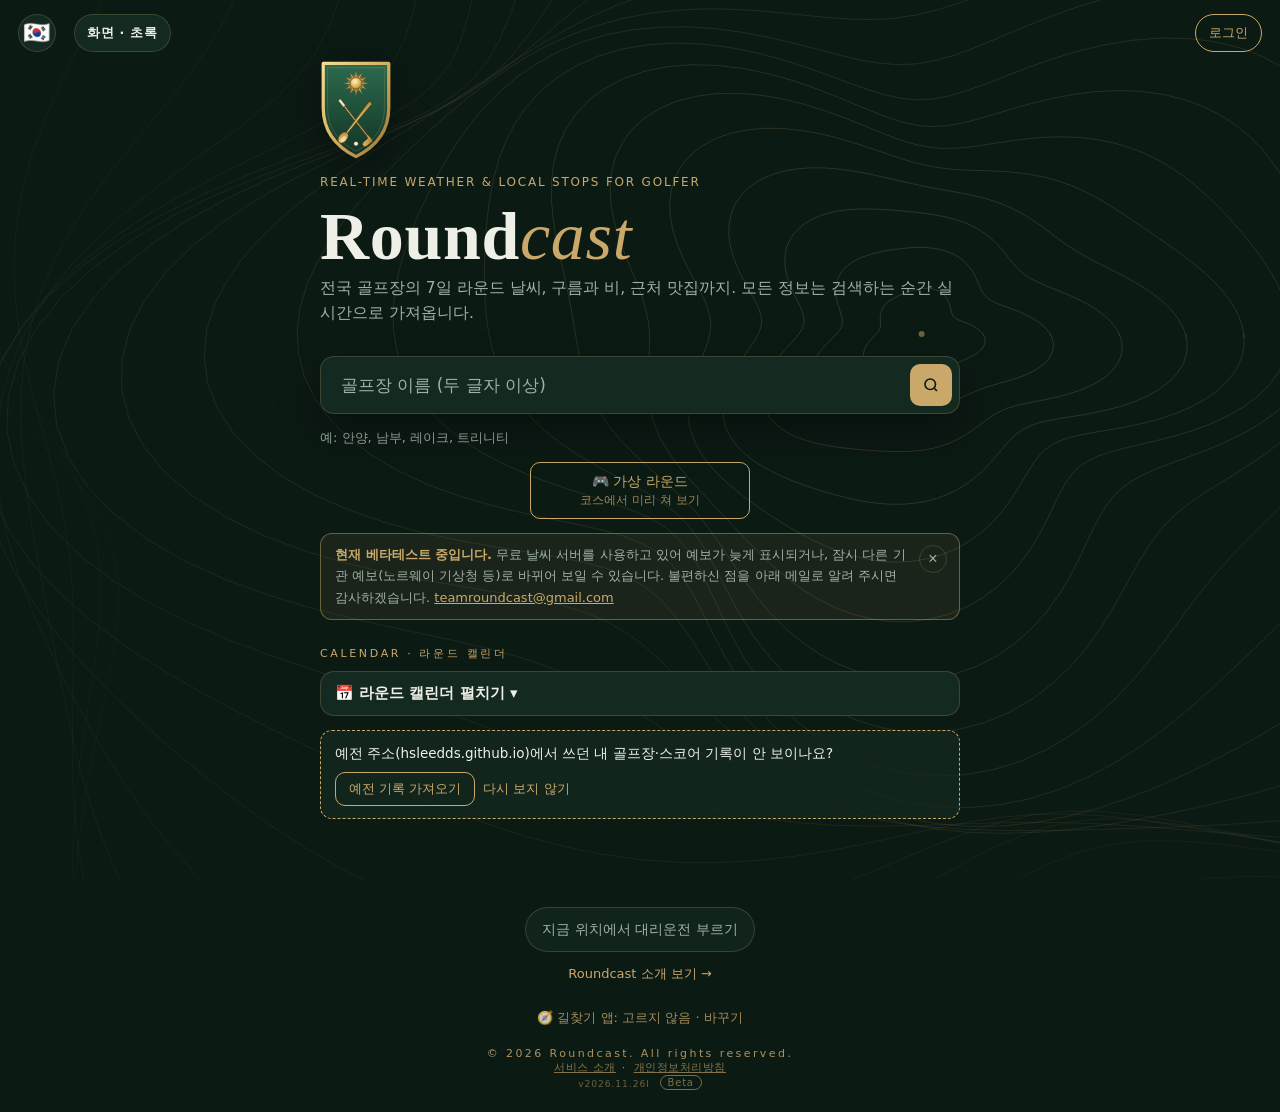
==== commit 694ab293: "v2026.11.26l: 나침반 시안 A · 휠 W·U·I·P · ON/OFF · 설명 상자 · ⚙ 선택창 · 전략 · 야디지 메뉴 둘 Co-Authored-By: Claude O" ====
--- a/index.html
+++ b/index.html
@@ -5,7 +5,7 @@
 <meta name="google" content="notranslate">
 <meta name="viewport" content="width=device-width,initial-scale=1,viewport-fit=cover">
 <title>Roundcast</title>
-<meta http-equiv="Content-Security-Policy" content="default-src 'self'; script-src 'self' 'sha256-RV8qfejOLk4irt6zkXsqishOBvTB2/pyPuQWl1d9iCc=' https://*.kakao.com https://*.kakaocdn.net https://*.daumcdn.net; style-src 'self' 'unsafe-inline' https://fonts.googleapis.com; font-src https://fonts.gstatic.com; img-src 'self' data: blob: https://api.vworld.kr https://*.vworld.kr https://tile.openstreetmap.org https://*.daumcdn.net https://*.kakao.com https://*.kakaocdn.net; connect-src 'self' https://dpuhpcgtkddsxoeinzxp.supabase.co https://api.vworld.kr https://*.vworld.kr https://api.open-meteo.com https://api.met.no https://docs.google.com https://*.googleusercontent.com https://photon.komoot.io https://nominatim.openstreetmap.org https://overpass-api.de https://overpass.private.coffee https://maps.mail.ru https://overpass.kumi.systems https://router.project-osrm.org https://*.kakao.com https://*.kakaocdn.net https://*.daumcdn.net; frame-src 'none'; worker-src 'self'; manifest-src 'self'; media-src 'self' blob:; object-src 'none'; base-uri 'none'; form-action 'none'; upgrade-insecure-requests">
+<meta http-equiv="Content-Security-Policy" content="default-src 'self'; script-src 'self' 'sha256-uzb4jYBSTAuprCJm9P1FWo1SjCU0lAvh2dLM0Vifr70=' https://*.kakao.com https://*.kakaocdn.net https://*.daumcdn.net; style-src 'self' 'unsafe-inline' https://fonts.googleapis.com; font-src https://fonts.gstatic.com; img-src 'self' data: blob: https://api.vworld.kr https://*.vworld.kr https://tile.openstreetmap.org https://*.daumcdn.net https://*.kakao.com https://*.kakaocdn.net; connect-src 'self' https://dpuhpcgtkddsxoeinzxp.supabase.co https://api.vworld.kr https://*.vworld.kr https://api.open-meteo.com https://api.met.no https://docs.google.com https://*.googleusercontent.com https://photon.komoot.io https://nominatim.openstreetmap.org https://overpass-api.de https://overpass.private.coffee https://maps.mail.ru https://overpass.kumi.systems https://router.project-osrm.org https://*.kakao.com https://*.kakaocdn.net https://*.daumcdn.net; frame-src 'none'; worker-src 'self'; manifest-src 'self'; media-src 'self' blob:; object-src 'none'; base-uri 'none'; form-action 'none'; upgrade-insecure-requests">
 <meta name="referrer" content="strict-origin-when-cross-origin">
 <meta name="author" content="HYEOKSANG LEE">
 <meta name="copyright" content="© 2026 Roundcast">
@@ -28,7 +28,7 @@
 <meta property="og:image:height" content="630">
 <link rel="preconnect" href="https://fonts.googleapis.com">
 <link rel="stylesheet" href="https://fonts.googleapis.com/css2?family=Cormorant+Garamond:wght@500;600&family=Noto+Serif+KR:wght@500;700&family=Noto+Sans+KR:wght@300;400;500;700&display=swap">
-<style>:root{--bg:#0c1a14;--bg2:#10231a;--surface:#142a20;--surface2:#1a3428;--ink:#eef0e8;--muted:#9fb1a6;--line:rgba(201,168,106,.22);--brass:#c9a86a;--brass-ink:#0c1a14;--green:#6fbf93;--rain:#7fb2ea;--warn:#e58a68;--font-display:"RC Digits","Cormorant Garamond","Noto Serif KR",Georgia,serif;--font-serif:"Noto Serif KR","Apple SD Gothic Neo",serif;--font-ui:"Noto Sans KR",system-ui,-apple-system,"Apple SD Gothic Neo","Malgun Gothic",sans-serif;--shadow:0 18px 40px rgba(0,0,0,.35);color-scheme:dark}@media(prefers-color-scheme:light){:root[data-theme=auto]{--bg:#f5f6f1;--bg2:#eceee6;--surface:#ffffff;--surface2:#f3f4ee;--ink:#13231b;--muted:#5f6f66;--line:rgba(140,110,50,.28);--brass:#9a7a3a;--brass-ink:#ffffff;--green:#1f6a46;--rain:#2c66a8;--warn:#b5512c;--shadow:0 14px 30px rgba(20,40,30,.1);color-scheme:light}}:root[data-theme=light]{--bg:#f5f6f1;--bg2:#eceee6;--surface:#ffffff;--surface2:#f3f4ee;--ink:#13231b;--muted:#5f6f66;--line:rgba(140,110,50,.28);--brass:#9a7a3a;--brass-ink:#ffffff;--green:#1f6a46;--rain:#2c66a8;--warn:#b5512c;--shadow:0 14px 30px rgba(20,40,30,.1);color-scheme:light}*{box-sizing:border-box}html,body{margin:0;min-height:100%}body{background:var(--bg);color:var(--ink);font:400 15px/1.6 var(--font-ui);font-variant-numeric:tabular-nums;-webkit-font-smoothing:antialiased}[hidden]{display:none!important}a{color:inherit}.gut{padding-left:max(18px,env(safe-area-inset-left,0px));padding-right:max(18px,env(safe-area-inset-right,0px))}.wrap{max-width:980px;margin:0 auto}.eyebrow{font:500 11px/1 var(--font-ui);letter-spacing:.24em;text-transform:uppercase;color:var(--brass)}:focus-visible{outline:2px solid var(--brass);outline-offset:3px}@media(prefers-reduced-motion:reduce){*{transition:none!important;animation:none!important}}#home{min-height:100vh;min-height:100dvh;display:flex;align-items:center;position:relative;overflow:hidden;padding-block:60px}#home canvas{position:absolute;inset:0;width:100%;height:100%;opacity:.5;pointer-events:none}.hero{position:relative;width:100%;max-width:640px;margin:0 auto}.emblem{display:block;width:72px;height:100px;margin:0 0 16px;filter:drop-shadow(0 8px 18px rgba(0,0,0,.35))}.hero .eyebrow{font-size:clamp(9.5px,2.75vw,12px);letter-spacing:.15em}.mark{font:600 clamp(40px,9vw,68px)/1 var(--font-display);letter-spacing:.01em;margin:14px 0 6px}.mark em{font-style:italic;color:var(--brass);font-weight:500}.sub{color:var(--muted);margin:0 0 30px;font-weight:300;font-size:15.5px}.search{position:relative}.search input{width:100%;font:400 17px var(--font-ui);padding:18px 56px 18px 20px;border:1px solid var(--line);border-radius:14px;background:var(--surface);color:var(--ink);box-shadow:var(--shadow);transition:border-color .2s}.search input::placeholder{color:var(--muted)}.search input:focus{outline:none;border-color:var(--brass)}.search .go{position:absolute;right:8px;top:50%;transform:translateY(-50%);width:42px;height:42px;border-radius:10px;border:0;background:var(--brass);color:var(--brass-ink);cursor:pointer;display:grid;place-items:center}.suggest{position:absolute;left:0;right:0;top:calc(100% + 8px);background:var(--surface);border:1px solid var(--line);border-radius:14px;max-height:360px;overflow:auto;box-shadow:var(--shadow);z-index:80}.suggest button{display:block;width:100%;text-align:left;border:0;background:none;padding:13px 18px;font:inherit;color:var(--ink);cursor:pointer;border-bottom:1px solid var(--line)}.suggest button:last-child{border-bottom:0}.suggest button:hover,.suggest button:focus{background:var(--surface2);outline:none}.suggest b{font-weight:500}.suggest small{display:block;color:var(--muted);font-size:12.5px}.suggest .loading{padding:12px 18px;font-size:12.5px}.sg-head{position:sticky;top:0;background:var(--surface2);padding:9px 18px;font-size:12px;letter-spacing:.04em;color:var(--brass);border-bottom:1px solid var(--line);z-index:1}.suggest mark{background:none;color:var(--brass);font-weight:700}.suggest .sim{margin-left:8px;font-size:11px;padding:1px 7px;border-radius:999px;border:1px solid var(--line);color:var(--muted);vertical-align:2px}.hint{margin-top:14px;color:var(--muted);font-size:13px}.notice{margin-top:16px;padding:14px 18px;border-radius:12px;border:1px solid var(--line);background:var(--surface);font-size:14px}.notice.bad{border-color:color-mix(in srgb,var(--warn) 60%,transparent);color:var(--warn)}.bar{position:sticky;top:0;z-index:70;background:color-mix(in srgb,var(--bg) 88%,transparent);backdrop-filter:blur(14px);-webkit-backdrop-filter:blur(14px);border-bottom:1px solid var(--line);padding-top:calc(env(safe-area-inset-top,0px) + 10px);padding-bottom:10px}body:before{content:"";position:fixed;inset:0 0 auto;height:env(safe-area-inset-top,0px);z-index:75;background:var(--bg)}.bar .wrap{display:flex;align-items:center;gap:14px}.bar .logo{display:grid;place-items:center;width:40px;height:40px;cursor:pointer;background:none;border:0;padding:0;flex:0 0 auto}.bar .logo img{display:block}.bar .logo em{color:var(--brass)}.bar .search{flex:1;min-width:0}.bar .search input{padding:11px 46px 11px 14px;font-size:15px;border-radius:11px;box-shadow:none}.bar .search .go{width:34px;height:34px;right:5px;border-radius:8px}#result{padding-bottom:60px}.course{padding:34px 0 26px;border-bottom:1px solid var(--line)}.course h1{font:700 clamp(28px,6vw,40px)/1.15 var(--font-serif);margin:10px 0 8px;letter-spacing:-.01em;text-wrap:balance}.facts{display:flex;flex-wrap:wrap;gap:8px 22px;color:var(--muted);font-size:13.5px}.facts span b{color:var(--ink);font-weight:500}.now{display:grid;grid-template-columns:repeat(4,minmax(0,1fr));gap:1px;background:var(--line);border:1px solid var(--line);border-radius:14px;overflow:hidden;margin-top:20px}.now div{background:var(--surface);padding:14px 16px}.now small{display:block;color:var(--muted);font-size:11.5px;letter-spacing:.06em}.now b{font:600 22px var(--font-display)}.now b i{font-style:normal;font-size:13px;color:var(--muted);font-family:var(--font-ui);font-weight:400;margin-left:2px}@media(max-width:560px){.now{grid-template-columns:repeat(2,minmax(0,1fr))}}.sec-h{display:flex;justify-content:space-between;align-items:end;gap:12px;margin:34px 0 14px}.sec-h h2{font:700 20px var(--font-serif);margin:6px 0 0}.linkbtn{background:none;border:0;color:var(--brass);font:500 13px var(--font-ui);cursor:pointer;padding:4px 0;white-space:nowrap}.week{display:grid;grid-template-columns:repeat(7,minmax(118px,1fr));gap:10px;overflow-x:auto;padding-bottom:6px;scroll-snap-type:x mandatory;scrollbar-width:thin}.dcard{scroll-snap-align:start;background:var(--surface);border:1px solid var(--line);border-radius:14px;padding:14px 12px 12px;text-align:left;font:inherit;color:var(--ink);cursor:pointer;transition:border-color .2s,transform .2s;display:flex;flex-direction:column;gap:6px}.dcard:hover{transform:translateY(-2px)}.dcard[aria-pressed=true]{border-color:var(--brass);box-shadow:inset 0 0 0 1px var(--brass)}.dcard .dw{font-size:12px;color:var(--muted)}.dcard .dw b{color:var(--ink);font-weight:500;font-size:14px;margin-right:4px}.dcard svg{width:34px;height:34px}.dcard .tp{font:600 21px var(--font-display)}.dcard .tp i{font-style:normal;color:var(--muted);font-size:16px}.dcard .mini{font-size:12px;color:var(--muted);line-height:1.5}.dcard .mini .r{color:var(--rain)}.grade{margin-top:4px;font-size:11.5px;font-weight:500;padding:3px 8px;border-radius:999px;align-self:flex-start}.g-a{background:color-mix(in srgb,var(--green) 18%,transparent);color:var(--green)}.g-b{background:color-mix(in srgb,var(--brass) 20%,transparent);color:var(--brass)}.wind{font-size:12.5px;padding:5px 8px;border-radius:8px;background:var(--surface2);line-height:1.4}.wind b{font-size:15px}.wind small{color:var(--muted);font-size:11px}.w3{color:var(--brass)}.w4{color:var(--warn)}.rainhr{margin-top:16px}.rainhr h3{font:700 15px var(--font-serif);margin:0 0 8px}.rainhr h3 small{font:400 12px var(--font-ui);color:var(--muted)}.rhscroll{overflow-x:auto;-webkit-overflow-scrolling:touch;padding-bottom:4px}.rhrow{display:grid;grid-auto-flow:column;grid-auto-columns:minmax(44px,1fr);gap:4px;min-width:100%}.rhrow div{background:var(--surface);border:1px solid var(--line);border-radius:8px;padding:6px 2px 5px;text-align:center;font-size:11px;color:var(--muted);display:flex;flex-direction:column;align-items:center;gap:3px}.rhrow .bar{width:8px;height:38px;border-radius:4px;background:color-mix(in srgb,var(--rain) 14%,transparent);position:relative;overflow:hidden}.rhrow .bar i{position:absolute;left:0;right:0;bottom:0;background:var(--rain);border-radius:4px}.rhrow b{font-size:13px;color:var(--ink)}.rhrow .mm{color:var(--rain);font-weight:600}.rhrow .wet{border-color:var(--rain)}.rhrow .past{opacity:.4}.rhrow .nowc{box-shadow:inset 0 0 0 1px var(--brass)}.fog{margin-top:14px}.fog h3{font:700 15px var(--font-serif);margin:0 0 8px}.fogrow{display:grid;grid-template-columns:repeat(8,minmax(0,1fr));gap:4px}.fogrow div{background:var(--surface);border:1px solid var(--line);border-radius:8px;padding:6px 2px;text-align:center;font-size:11px;color:var(--muted)}.fogrow b{display:block;font-size:13px;color:var(--ink);margin:2px 0}.fogrow .f1 b{color:var(--brass)}.fogrow .f2{border-color:var(--warn)}.fogrow .f2 b{color:var(--warn)}tr.dom td{background:color-mix(in srgb,var(--brass) 7%,var(--surface))}.g-c{background:color-mix(in srgb,var(--warn) 18%,transparent);color:var(--warn)}.tees{display:grid;grid-template-columns:repeat(auto-fit,minmax(210px,1fr));gap:10px;margin-top:14px}.tee{background:var(--surface2);border:1px solid var(--line);border-radius:12px;padding:14px 16px;min-width:0}.tee .th{display:flex;justify-content:space-between;align-items:baseline}.tee .th b{font-weight:500}.tee .th span{font:600 18px var(--font-display)}.tee .tn{color:var(--muted);font-size:12.5px;margin:2px 0 8px}.tee .tg{display:inline-block;margin:4px 0 2px}.wxsrc{margin:8px 0 0;font-size:12px}#cName[data-ko]:after{content:attr(data-ko);display:block;font:500 14px/1.4 var(--font-ui);color:var(--muted);letter-spacing:0;margin-top:4px}:root[lang=ko] #cName[data-ko]:after{content:none}.pn-alt{color:var(--brass)!important}.wxsrc b{color:var(--brass);font-weight:600}.tee ul{margin:0;padding-left:16px;font-size:13.5px;line-height:1.55}.tee li+li{margin-top:3px}.tblwrap{overflow-x:auto;border:1px solid var(--line);border-radius:12px;background:var(--surface);margin-top:14px}table{border-collapse:collapse;font-size:12px;width:max-content;min-width:100%}th,td{padding:7px 8px;text-align:center;border-bottom:1px solid var(--line);white-space:nowrap}th.m,td.m{position:sticky;left:0;background:var(--surface);text-align:left;font-weight:500;z-index:1}thead th{color:var(--muted);font-weight:400}tr.cons td{font-weight:700}.doors{display:grid;grid-template-columns:repeat(3,minmax(0,1fr));gap:12px;margin-top:38px}.door{position:relative;text-align:left;font:inherit;color:var(--ink);cursor:pointer;border:1px solid var(--line);border-radius:16px;padding:22px 20px 20px;background:linear-gradient(160deg,var(--surface2),var(--surface));overflow:hidden;transition:border-color .2s,transform .2s;min-height:150px;display:flex;flex-direction:column;justify-content:space-between;gap:16px}.door:hover{border-color:var(--brass);transform:translateY(-2px)}.door svg.ic{width:30px;height:30px;color:var(--brass)}.door h3{font:700 18px var(--font-serif);margin:0 0 4px}.door p{margin:0;color:var(--muted);font-size:13px}.door .arrow{position:absolute;right:18px;top:20px;color:var(--brass);font-size:18px}.sc-head{display:flex;flex-wrap:wrap;align-items:center;gap:10px 18px;margin:16px 0 12px}.sc-date{font-size:13px;color:var(--muted);display:flex;align-items:center;gap:8px}.sc-date input{font:500 14px var(--font-ui);padding:8px 10px;border-radius:9px;border:1px solid var(--line);background:var(--surface);color:var(--ink)}.sc-wx{font-size:13px;color:var(--muted);min-width:0}.sc-wx b{color:var(--ink);font-weight:500}.sc-entry{border:1px solid var(--brass);border-radius:16px;background:linear-gradient(160deg,var(--surface2),var(--surface));padding:16px 16px 18px}.sc-nav{display:flex;align-items:center;justify-content:space-between;gap:8px}.sc-nav h3{font:600 26px var(--font-display);margin:0;text-align:center;flex:1}@font-face{font-family:RC Digits;src:local("Noto Serif"),local("NotoSerif-Regular"),local("Georgia"),local("Times New Roman"),local("DroidSerif"),local("Droid Serif");unicode-range:U+0030-0039}@font-face{font-family:RC Digits;font-weight:600 900;src:local("Noto Serif Bold"),local("NotoSerif-Bold"),local("Georgia Bold"),local("Georgia-Bold"),local("Times New Roman Bold");unicode-range:U+0030-0039}.sc-nav h3 small{display:block;font:400 12px var(--font-ui);color:var(--muted);letter-spacing:.08em}.sc-arrow{width:44px;height:44px;border-radius:50%;border:1px solid var(--line);background:var(--bg);color:var(--brass);font-size:18px;cursor:pointer}.sc-arrow:disabled{opacity:.3;cursor:default}.sc-row{display:grid;grid-template-columns:62px minmax(0,1fr);align-items:center;gap:10px;margin-top:14px}.sc-row>span{font-size:12.5px;color:var(--muted);letter-spacing:.04em}.sc-opts{display:flex;gap:6px;flex-wrap:wrap}.sc-opt{flex:1 1 0;min-width:44px;font:500 15px var(--font-ui);padding:10px 6px;border-radius:10px;border:1px solid var(--line);background:var(--bg);color:var(--ink);cursor:pointer}.sc-opt[aria-pressed=true]{background:var(--brass);border-color:var(--brass);color:var(--brass-ink)}.sc-score{display:flex;align-items:center;gap:10px}.sc-score .sc-opt{flex:0 0 52px;font-size:22px;line-height:1}.sc-big{flex:1;text-align:center;cursor:pointer;background:none;border:0;color:var(--ink);padding:0}.sc-big b{display:block;font:600 40px/1 var(--font-display)}.sc-big small{display:block;font-size:12.5px;color:var(--brass);margin-top:4px}.sc-next{width:100%;margin-top:16px;justify-content:center}.sc-stats{display:grid;grid-template-columns:repeat(4,minmax(0,1fr));gap:1px;background:var(--line);border:1px solid var(--line);border-radius:14px;overflow:hidden;margin-top:16px}.sc-stats div{background:var(--surface);padding:12px 10px;text-align:center}.sc-stats small{display:block;color:var(--muted);font-size:11.5px}.sc-stats b{font:600 22px var(--font-display)}.sc-stats i{font-style:normal;font-size:12px;color:var(--muted);margin-left:2px}@media(max-width:560px){.sc-stats{grid-template-columns:repeat(2,minmax(0,1fr))}}.sc-cards{display:grid;gap:12px;margin-top:16px}.sc-mode{margin:0 0 12px}.whl{margin-top:14px}.whl-hd,.whl-body{display:grid;grid-template-columns:1.2fr .8fr 1.05fr 1.15fr .68fr .62fr .72fr;gap:2px}.sc-opts [data-fw]{white-space:nowrap;padding-inline:2px;font-size:13px}.yd-rm{flex-direction:column;align-items:stretch}.yd-rm .btn{display:flex;flex-direction:column;align-items:flex-start;text-align:left;gap:2px}.yd-rm .btn small{font-weight:400;font-size:12px;opacity:.85;white-space:normal}.yd-fw{flex-wrap:wrap;gap:6px}.yd-fw .btn{padding:8px 12px}.yd-he .he-row .btn{padding:5px 9px;font-size:12.5px;margin:2px}.yd-hcq{display:block;margin-top:4px}.yq-pen{display:flex;gap:8px}.yq-wl button.pen{color:#ff9b8a}.yq-simple{display:flex;flex-direction:column;gap:8px;padding:10px;border:1px dashed var(--line);border-radius:12px;font-size:13px}.yq-simple small{color:var(--muted);line-height:1.5}.sc-club.tok{color:#c0602b;border-color:color-mix(in srgb,#c0602b 45%,var(--line))}.sc-slot[data-tok] b{color:#c0602b}.tokO,.tokH{display:inline-block;min-width:1.5em;padding:0 .3em;border-radius:5px;font:800 1em/1.35 var(--font-ui);text-align:center;color:#fff}.tokO{background:#26332c;box-shadow:inset 0 0 0 1.5px #fff}.tokH{background:#d0342c}.sc-club.tokOb{color:var(--ink);border-color:var(--ink)}.sc-club.tokHz{color:#d0342c;border-color:color-mix(in srgb,#d0342c 55%,var(--line))}.sc-club.ptb{font-size:12.5px}.sc-club.bkb{grid-column:span 2;font-size:12.5px}.sc-slot.ghost{opacity:.55;border-style:dashed}.sc-slot .ptn{font-size:11px;margin-left:1px;color:var(--muted)}.bkI{font-style:normal;font-size:11px;margin-right:1px}.pt-step{display:flex;align-items:center;gap:10px;margin-top:8px;padding:6px 10px;border:1px solid var(--brass);border-radius:12px}.pt-step span{flex:1;font-size:13px}.pt-step small{color:var(--muted)}.pt-step b{font:600 22px var(--font-display);min-width:1.2em;text-align:center}.pt-step .sc-arrow{width:38px;height:38px}.ob-ask{margin-top:8px;padding:10px;border:1px solid var(--line);border-radius:12px;display:grid;gap:8px}.ob-ask b{font-size:13.5px}.sh-help{margin:12px 0 4px;padding:10px 12px;border-radius:12px;background:color-mix(in srgb,var(--brass) 7%,transparent);border:1px solid var(--line);font-size:13px;line-height:1.6}.sh-help .sh-guide{margin:0 0 4px;font-weight:600}.sh-help ol{margin:6px 0;padding-left:18px;color:var(--muted)}.sh-help li{margin:3px 0}.sh-help .linkbtn{font-size:12.5px}.unsv{display:inline-block;width:6px;height:6px;border-radius:50%;background:var(--warn);margin-left:2px;vertical-align:top}.th-home{letter-spacing:.02em;font-weight:500}.th-menu{min-width:132px}.th-sw{width:14px;height:14px;border-radius:50%;border:1px solid var(--line);flex:none}.th-sw.th-dark{background:#0c1a14}.th-sw.th-light{background:#f4f1e8}.th-sw.th-auto{background:linear-gradient(90deg,#0c1a14 50%,#f4f1e8 50%)}.theme-opt{display:flex;align-items:center;gap:10px;width:100%;min-height:38px;padding:6px 12px;border:0;border-radius:10px;background:transparent;color:var(--ink);font:500 14px var(--font-ui);text-align:left;cursor:pointer}.theme-opt[aria-checked=true]{background:color-mix(in srgb,var(--brass) 18%,transparent)}.bag-ask{display:flex;align-items:center;gap:10px;flex-wrap:wrap;margin:10px 0;padding:10px 12px;border:1px solid var(--brass);border-radius:12px;font-weight:600;font-size:13.5px}.bag-ask span{flex:1 1 180px}.bag-ask .btn{padding:8px 14px;font-size:13px}.sh-sum{display:flex;align-items:baseline;justify-content:center;gap:6px;flex-wrap:wrap;margin:14px 0 6px;padding:10px;border:1px solid var(--line);border-radius:12px;background:color-mix(in srgb,var(--brass) 8%,transparent)}.sh-sum b{font:600 32px var(--font-display);color:var(--ink)}.sh-sum em{font-style:normal;color:var(--brass);font-weight:700}.sh-sum small{color:var(--muted);font-size:12.5px}.sh-sum.dim b{font-size:24px;color:var(--muted)}.whl-hd span{font-size:11.5px;color:var(--muted);text-align:center;white-space:nowrap;overflow:hidden;text-overflow:ellipsis}.whl-body{position:relative;height:200px;margin-top:4px}.whl-band{position:absolute;left:0;right:0;top:80px;height:40px;border-block:1px solid var(--brass);background:color-mix(in srgb,var(--brass) 13%,transparent);border-radius:10px;pointer-events:none}.whl-col{position:relative;height:200px;box-sizing:border-box;padding-block:80px;overflow-y:auto;scroll-snap-type:y mandatory;overscroll-behavior:contain;scrollbar-width:none;-webkit-mask-image:linear-gradient(transparent,#000 38%,#000 62%,transparent);mask-image:linear-gradient(transparent,#000 38%,#000 62%,transparent);outline:0}.whl-col::-webkit-scrollbar{display:none}.whl-col:focus-visible{box-shadow:inset 0 0 0 2px var(--brass);border-radius:10px}.whl-col.dis{opacity:.45;overflow:hidden}.whl-it{height:40px;scroll-snap-align:center;display:flex;flex-direction:column;align-items:center;justify-content:center;color:var(--muted);cursor:pointer;line-height:1.05;white-space:nowrap;overflow:hidden}.whl-it b{font:600 17px var(--font-ui)}.whl-col[data-wk=s] .whl-it b{font:600 25px var(--font-display)}.whl-col[data-wk=fw] .whl-it b{font-size:13.5px}.whl-it small{font-size:10.5px}.whl-it.on{color:var(--ink)}.whl-it.on small{color:var(--brass)}.whl-msg{min-height:20px;text-align:center;font-size:13px;color:var(--brass);margin-top:10px}.whl-msg b{color:var(--ink)}.whl-acts{display:grid;grid-template-columns:1fr 2fr;gap:8px;margin-top:8px}.whl-acts .btn{justify-content:center}.sc-slots{display:flex;gap:6px;flex-wrap:wrap}.sc-slot{flex:0 0 auto;min-width:54px;padding:6px 8px;border-radius:10px;border:1px solid var(--line);background:var(--bg);color:var(--ink);cursor:pointer;text-align:center;font:600 15px/1.2 var(--font-ui)}.sc-slot small{display:block;font:400 11px var(--font-ui);color:var(--muted)}.sc-slot.on{border-color:var(--brass);box-shadow:0 0 0 2px color-mix(in srgb,var(--brass) 45%,transparent)}.sc-slot.has b{color:var(--brass)}.sc-bag{display:grid;grid-template-columns:repeat(auto-fill,minmax(54px,1fr));gap:6px;margin-top:8px}.sc-club{font:600 14px var(--font-ui);padding:10px 4px;border-radius:10px;border:1px solid var(--line);background:var(--surface);color:var(--ink);cursor:pointer}.sc-club[aria-pressed=true]{background:var(--brass);border-color:var(--brass);color:var(--brass-ink)}.sc-clx{display:flex;justify-content:space-between;gap:10px;flex-wrap:wrap;margin-top:8px;font-size:12.5px;color:var(--muted)}.bagbox{margin-top:8px;padding:12px;border:1px solid var(--line);border-radius:12px;background:var(--bg)}.bagbox .links{margin:10px 0 0}.sc-club.addc{border-style:dashed;color:var(--brass)}.sc-club.myc{border-color:color-mix(in srgb,var(--brass) 55%,var(--line))}.yd{position:fixed;inset:0;z-index:80;background:var(--bg);display:flex;flex-direction:column}.yd-top{display:flex;align-items:center;justify-content:space-between;gap:8px;padding:calc(8px + env(safe-area-inset-top,0px)) 14px 8px;border-bottom:1px solid var(--line)}.yd-top b{font:600 17px var(--font-serif,serif);color:var(--ink)}.yd-tiles{position:absolute;left:0;top:0;transform-origin:0 0;will-change:transform}.yd-tiles img{position:absolute;width:256px;height:256px;user-select:none;-webkit-user-drag:none;pointer-events:none}#ydMap .gm-slope.yg-slope{position:absolute;left:50%;bottom:calc(env(safe-area-inset-bottom,0px) + 196px);transform:translate(-50%);z-index:6;margin:0;width:max-content;max-width:calc(100% - 120px);pointer-events:none;padding:5px 12px;border-radius:999px;background:#08120dcc;font-size:12.5px}.yd-tiles canvas.yg-heat{position:absolute;pointer-events:none;opacity:.5;z-index:3}.yg-heatl{position:absolute;z-index:6;right:56px;top:calc(var(--ydTopH,64px) + 8px);display:grid;grid-template-columns:auto auto;gap:2px 8px;padding:5px 9px;border-radius:8px;background:#08120dcc;color:#fff;font:600 11px/1.3 var(--font-ui,system-ui);pointer-events:none}.yg-heatl[hidden]{display:none}.yg-heatl i{display:inline-block;width:10px;height:10px;border-radius:2px;margin-right:4px;vertical-align:-1px}.yg-heatl i.hi{background:#eb2823}.yg-heatl i.lo{background:#285aff}.yg-heatl b{grid-column:1/-1;font-weight:700}#ydMap .yd-side .yd-lockb.on{background:#f2d27a;border-color:#f2d27a;box-shadow:0 0 0 3px #f2d27a8c}#ydMap .yd-side .yd-lockb.lk-open{background:#0a1610c7;box-shadow:none}.yd-prep #ydMode,.yd-prep #ydCwB{display:none!important}.prep-bar{display:flex;flex-wrap:wrap;align-items:center;justify-content:center;gap:6px;padding:6px 8px;border-radius:14px;background:#08120dd1;color:#fff;font:600 13px/1.35 var(--font-ui,system-ui);pointer-events:auto;max-width:100%}.prep-bar[hidden]{display:none}.prep-bar span{flex:1 1 100%;text-align:center}.prep-bar i{font-style:normal;color:#f2d27a;font-size:12px}.prep-bar button{border:1px solid rgba(255,255,255,.35);background:#ffffff14;color:#fff;border-radius:999px;padding:6px 12px;font:700 13px var(--font-ui,system-ui)}.prep-bar button.on{background:#f2d27a;color:#1b1407;border-color:#f2d27a}.prep-bar button:disabled{opacity:.45}.prep-ong #ydClubs,.prep-ong #ydRc,.prep-ong #ydMode{display:none!important}.prep-bar button.pp-next{font-size:14px;padding:7px 16px}.prep-bar button.pp-sm{font-size:13px;padding:5px 12px}.prep-hud{margin-top:4px;color:#8fe3ff;font-weight:700;font-size:12.5px}.strat-hud{color:#ffe08a}.strat-row{display:flex;align-items:center;gap:6px;flex-wrap:wrap}.strat-row span{color:#fff;font-weight:600}#ydHud .strat-x{pointer-events:auto}#ydHud.hf-fold .strat-row{margin-top:5px;padding:5px 9px;border-radius:10px;background:#08120d9e;font-size:12.5px}.strat-x{border:1px solid rgba(255,255,255,.4);background:#00000059;color:#fff;border-radius:999px;padding:2px 8px;font:700 11.5px var(--font-ui,system-ui);cursor:pointer}.yd-strat .prep-bar span b.pp-n{display:inline-block;min-width:1.2em}.prep-bar button.pp-s{padding:2px 9px;font-size:14px}.yd-pracb{border-color:#8fe3ff99;color:#8fe3ff}.yd-pracb.off{opacity:.45;border-style:dashed}.prep-bar span.prac-ok{font-size:11.5px;color:#8fe3ff;font-weight:600}#ydPrepB.on{outline:2px solid #8fe3ff}.prep-box{margin:10px 0;display:flex;flex-wrap:wrap;gap:8px;align-items:center}.prep-list{display:flex;flex-direction:column;gap:2px}video{pointer-events:none}.yg-help{position:fixed;z-index:2147482000;max-width:min(300px,calc(100vw - 16px));padding:10px 12px;border-radius:12px;background:#080e0ab3;color:#fff;font:500 13px/1.45 var(--font-ui,system-ui);box-shadow:0 4px 16px #00000059;pointer-events:auto}.yg-help[hidden]{display:none}.yg-help b{display:block;font-size:14px;margin-bottom:2px}.yg-help p{margin:0 0 8px}.yg-hact{display:flex;flex-wrap:wrap;gap:6px}.yg-hact button{border:1px solid rgba(255,255,255,.35);background:#ffffff14;color:#fff;border-radius:999px;padding:5px 10px;font:600 12px var(--font-ui,system-ui)}#ydMap .yg-shot{position:absolute;z-index:6;width:60px;height:60px;padding:0;border:0;border-radius:50%;background:#fff;opacity:.1;color:#10241a;font:800 16px/1 var(--font-ui,system-ui);box-shadow:0 3px 12px #0006;white-space:nowrap;touch-action:manipulation;transition:opacity .2s}#ydMap .yg-shot.armed{opacity:.7}#ydMap .yg-shot[hidden]{display:none}#ydMap .yg-shot:disabled{opacity:.06;color:#6b7a70}.yg-shint{position:absolute;z-index:6;padding:4px 10px;border-radius:999px;background:#08120dbf;color:#fff;font:600 12px/1.3 var(--font-ui,system-ui);white-space:nowrap;pointer-events:none}.yg-shint[hidden]{display:none}.gm-ov.yg-swing #gmTabs,.gm-ov.yg-swing #gmSide,.gm-ov.yg-swing #gmYBall,.gm-ov.yg-swing #gmCwB,.gm-ov.yg-swing #gmUndo,.gm-ov.yg-swing #gmBook,.gm-ov.yg-swing #gmPinB,.gm-ov.yg-nomap .gm-map{visibility:hidden!important}#gmBall .gm-bl{position:absolute;inset:0;display:flex;align-items:center;justify-content:center;color:#10241a;font-weight:800;font-family:var(--font-ui,system-ui);text-shadow:0 0 4px #fff,0 0 2px #fff;pointer-events:none}#gmBall{position:relative}.gm-ov:not(.yg-swing) #gmBall .gm-bl{display:none}#toast.pv-half{opacity:.5!important}.cal-tog{display:flex;align-items:center;gap:8px;width:100%;padding:12px 14px;border:1px solid var(--line);border-radius:14px;background:var(--surface);color:var(--ink);font:600 15px var(--font-ui,system-ui);cursor:pointer;text-align:left}.cal-tog small{margin-left:auto;color:var(--muted);font-weight:500}.cal-tog.sm{display:inline-flex;width:auto;padding:4px 10px;font-size:12px;border-radius:999px;vertical-align:middle;margin-left:8px}.gm-ygback{position:absolute;z-index:8;left:12px;bottom:calc(env(safe-area-inset-bottom,0px) + 18px);padding:8px 14px;border:0;border-radius:999px;background:#08120dc7;color:#fff;font:700 13px/1 var(--font-ui,system-ui)}.gm-ygback[hidden]{display:none}#ydSvg,#ydMap svg.yg-fly{clip-path:inset(var(--ydTopH,64px) 0 0 0)}#ydMap svg.yg-fly{position:absolute;left:0;top:0;width:100%;height:100%;pointer-events:none;z-index:5}.yd-tiles svg.yg-rgb{position:absolute;pointer-events:none;filter:saturate(.85) brightness(.92)}.yd-tiles img.hi{z-index:2}.yd-tiles img.lo{z-index:0}.yd-tiles img.lo2{z-index:-1}.yd-tiles img.lo3{z-index:-2}.yd-tiles img:not(.hi):not(.lo):not(.lo2){z-index:1}.yd-svg{position:absolute;inset:0;width:100%;height:100%;pointer-events:none}.cgd-f{display:flex;gap:8px;margin:8px 0}.cgd-f input{flex:1;min-width:0;padding:10px 12px;border:1px solid var(--line);border-radius:12px;background:var(--surface);color:var(--ink);font:inherit}.cgd-row{display:flex;align-items:center;gap:8px;padding:8px 2px;border-bottom:1px solid var(--line)}.cgd-row>div{flex:1;min-width:0}.cgd-row small{display:block;opacity:.7}.cgd-row .btn{padding:6px 12px;font-size:13px;flex:none}.cgd-osm{margin:0 0 8px;padding:8px 10px;border:1px dashed #ff9f43;border-radius:10px;display:flex;gap:8px;align-items:center;flex-wrap:wrap}.cgd-osm span{flex:1;min-width:0}.sg-row{position:relative}.sg-row>button:first-child{padding-right:96px}.suggest .sg-row button.sg-cgd{position:absolute;right:10px;top:50%;transform:translateY(-50%);width:auto;padding:4px 10px;border:1px solid var(--line);border-radius:999px;font-size:12px;background:var(--surface)}.cgd-hb{margin-left:6px}.yd-gchip{flex:none;padding:4px 9px;border-radius:999px;border:1px solid rgba(242,210,122,.55);background:transparent;color:#f2d27a;font:inherit;font-size:12px;font-weight:700;line-height:1.2;cursor:pointer;white-space:nowrap}.cg-box{max-height:46vh;overflow-y:auto}.cg-box .cg-row{flex-wrap:wrap;row-gap:6px;overflow:visible}.cg-fm .sc-opt[aria-pressed=true]{outline:2px solid #f2d27a}#ydOv.cg-on .yd-scroll{overflow:hidden;position:relative}#ydOv.cg-on .yd-map{position:absolute;inset:0;height:auto;min-height:0}#ydOv.cg-on .yd-panel,#ydOv.cg-on .yd-down,#ydOv.cg-on #ydEntryHost,#ydOv.cg-on #ydDots,#ydOv.cg-on #ydQ,#ydOv.cg-on #ydC,#ydOv.cg-on #ydSMenu,#ydOv.cg-on #ydZs,#ydOv.cg-on #ydHud,#ydOv.cg-on #ydCen,#ydOv.cg-on #ydWx,#ydOv.cg-on #ydFab,#ydOv.cg-on #ydFr,#ydOv.cg-on #ydMode,#ydOv.cg-on #ydClubs,#ydOv.cg-on #ydRc,#ydOv.cg-on #ydLockB,#ydOv.cg-on .yd-attr{display:none!important}#ydOv.cg-on .yd-bottom{bottom:max(8px,env(safe-area-inset-bottom))}.cg-zm .cg-lk{font-size:20px}.cg-zm .cg-lk.on{background:#f2d27a;border-color:#f2d27a;box-shadow:0 0 0 3px #f2d27a8c}.cg-zm .cg-lk[hidden]{display:none}.cg-box p{margin:0 0 6px}.cg-row{display:flex;gap:6px;align-items:center;overflow-x:auto;flex-wrap:nowrap;margin:0 0 6px;padding-bottom:2px;scrollbar-width:none}.cg-row::-webkit-scrollbar{display:none}.cg-row .sc-opt{flex:none;padding:5px 10px;font-size:12.5px}.cg-row>small{flex:none;opacity:.7;font-size:11px}#ydOv.yd-cgq .vtb,#ydOv.yd-cgq #ydSetBtn,#ydOv.yd-cgq #ydBall,#ydOv.yd-cgq #ydVgB,#ydOv.yd-cgq .yg-shot{display:none!important}#ydOv.yd-cgq #ydClose{width:auto;min-width:0;padding:0 10px;font-size:13px;white-space:nowrap}.cgq-ed{border:1px solid rgba(242,210,122,.5);background:transparent;color:#f2d27a;border-radius:999px;padding:1px 8px;font:inherit;font-size:11px;cursor:pointer}.cgq-im{color:#f2d27a}.cgq-sl{display:flex;align-items:center;gap:8px;margin:4px 0}.cgq-sl input{flex:1;min-width:0}.cgq-card{margin:6px 0;padding:8px 10px;border:1px solid rgba(255,255,255,.18);border-radius:10px}.cgq-card p{margin:0 0 6px}.cgq-odr{flex-wrap:wrap}.cgq-odr label{display:flex;flex-direction:column;align-items:center;gap:2px;flex:none}.cgq-odr input{width:58px;padding:4px;border-radius:8px;border:1px solid var(--line);background:var(--surface);color:var(--ink);font:inherit;font-size:13px}.cgq-card select,.cgq-card input[type=date]{padding:4px 6px;border-radius:8px;border:1px solid var(--line);background:var(--surface);color:var(--ink);font:inherit;font-size:13px}.cgq-odw{border-color:#ffb347!important}.cgq-px{margin:2px 0}.cgq-px small{opacity:.9}.cgq-dirty{margin:0 0 4px;color:#f2d27a}.cgq-edr small{opacity:.85}.cgq-home{margin-top:8px}.cgq-pick{max-height:56vh;overflow-y:auto}.cg-st{font-size:13px}.cg-osm{color:#ff9f43;font-weight:700}.cg-acts{flex-wrap:wrap;gap:6px;margin-top:4px}.cg-acts .btn{padding:6px 10px;font-size:12.5px}.cg-attr{display:block;margin-top:4px;opacity:.7;font-size:10.5px}.yd-hud .fmbrw span{min-width:0}.yd-tt{flex:1;min-width:0;text-align:center}.yd-tt b{display:block}.yd-tt small{display:block;font-size:11.5px;color:var(--muted);white-space:nowrap;overflow:hidden;text-overflow:ellipsis}.yd-top{gap:4px!important;padding-left:8px!important;padding-right:8px!important}.yd-scroll{flex:1;overflow-y:auto;-webkit-overflow-scrolling:touch}.yd-map.cg-fh{touch-action:none;cursor:crosshair}.cg-zm{position:absolute;right:58px;top:calc(var(--ydTopH,64px) + 12px);z-index:4;display:flex;flex-direction:column;gap:10px}.cg-zm[hidden]{display:none}#ydOv.ctl-left .cg-zm{right:8px}.cg-zm button{width:42px;height:42px;border-radius:50%;border:1px solid rgba(255,255,255,.35);background:#08120d9e;color:#fff;font:700 24px/1 var(--font-ui,system-ui);padding:0;display:flex;align-items:center;justify-content:center;touch-action:manipulation;box-shadow:0 2px 8px #00000059}.cg-zm button:active{background:#08120dd9}.dw-w{position:fixed;right:10px;z-index:9800;width:78px;height:180px;border-radius:16px;background:#0e1c14f0;box-shadow:0 10px 24px #00000059;overflow:hidden}.dw-w[hidden]{display:none}.dw-sc{height:100%;overflow-y:auto;scroll-snap-type:y mandatory;touch-action:pan-y;-webkit-overflow-scrolling:touch;overscroll-behavior:contain;scrollbar-width:none}.dw-sc::-webkit-scrollbar{display:none}.dw-pad{height:72px}.dw-r{height:36px;line-height:36px;text-align:center;color:#ffffff73;font:600 17px/36px var(--font-ui,system-ui);scroll-snap-align:center}.dw-r.on{color:#fff;font-weight:800;font-size:20px}.dw-band{position:absolute;left:6px;right:6px;top:72px;height:36px;border-radius:10px;background:#f2d27a38;border:1px solid rgba(242,210,122,.6);pointer-events:none}input.dw-on{outline:2px solid #f2d27a}.bag-ov{position:fixed;inset:0;z-index:9600;display:flex;align-items:center;justify-content:center;padding:16px;background:#0000008c;-webkit-backdrop-filter:blur(6px);backdrop-filter:blur(6px)}.bag-ov[hidden]{display:none}.bag-c h3{margin:0 0 8px}.bag-c p{margin:8px 0}.bag-l{display:flex;flex-wrap:wrap;gap:5px;justify-content:center}.bag-l span{padding:3px 8px;border-radius:999px;background:#00000014;font-size:12.5px;font-weight:700}.gm-bagn{margin-left:4px}.gm-bagn.over{color:#c0392b}.yd-cn{display:flex;flex-wrap:wrap;gap:4px 14px;margin:2px 0 8px;padding:7px 10px;border-radius:10px;background:color-mix(in srgb,#ffb86b 14%,transparent);border:1px solid color-mix(in srgb,#ffb86b 45%,transparent);font-size:14px}.yd-cn b{font-size:16px}.yd-po.yd-cnl{border-color:#ffb86b}.cd.cn{color:#ffb86b;font-weight:700}.sc-opt[data-dim]{opacity:.55;border-style:dashed}.cg-l2r{margin:0 0 6px;padding:4px 10px;border-radius:10px;background:#08120dc7;color:#fff;font-size:12px}.cg-l2r .cgq-sl{margin:0}.cg-l2r .cgq-sl input{min-height:28px}.cg-box .cg-l2r{background:transparent;padding:0}.cg-hmsg{margin:0 0 6px;padding:6px 10px;border-radius:10px;background:#08120db8;color:#f2d27a;font-size:12.5px;line-height:1.35}.cgd-rsw{margin-top:14px}.cgd-rs small{opacity:.75}.cg-handle{display:flex;gap:8px;align-items:center;margin:0 0 max(4px,env(safe-area-inset-bottom))}.cg-handle .cg-hb{flex:1;padding:11px 14px;border-radius:14px 14px 10px 10px;border:1px solid rgba(255,255,255,.22);background:#08120dc7;color:#fff;font:700 14px/1.2 var(--font-ui,system-ui);text-align:left}.cg-handle .cg-hs{padding:11px 14px;border-radius:12px;border:1px solid rgba(255,255,255,.22);background:#08120dc7;color:#fff;font:700 14px/1.2 var(--font-ui,system-ui)}.cg-handle .cg-hs:disabled{opacity:.4}.cg-handle .cg-hd{background:#f2d27a;color:#14261c;border-color:#f2d27a}.cgdl-hd{font-size:.8em;font-weight:700;margin-left:4px;white-space:nowrap}.cgdl-bar{height:6px;border-radius:3px;background:#ffffff26;overflow:hidden;margin:4px 0 6px}.cgdl-bar i{display:block;height:100%;background:#7fd38a;transition:width .25s}.cg-more .btn{font-size:13px}.cg-acts .btn.cg-mb{flex:0 0 auto;min-width:40px;padding:6px 8px;font-weight:800}.btn.cg-danger{color:#ffb4a8;border-color:#ff786480}.btn.cg-danger.armed{background:#dc4632bf;color:#fff}@keyframes cgDn{0%{transform:translateY(14px);opacity:.2}to{transform:none;opacity:1}}@keyframes cgUp{0%{transform:translateY(18px);opacity:.3}to{transform:none;opacity:1}}.cg-anim.cg-handle{animation:cgDn .25s ease-out}.cg-anim.cg-box{animation:cgUp .28s ease-out}.yd-map.cg-fh .yd-svg{touch-action:none}.cg-fhh{margin-top:2px;opacity:.85}.cg-ask{margin:8px 0;padding:10px;border:1px solid #f2d27a;border-radius:12px;background:#f2d27a14}.cg-ask p{margin:0 0 6px}.yd-map{position:relative;height:calc(100svh - 118px + var(--ydTopH,64px));min-height:360px;overflow:hidden;overflow:clip;background:#1d2b23;touch-action:none;cursor:crosshair}.yd-hud>*{opacity:.7}#ydHud{pointer-events:none}#ydHud .yd-hfb{pointer-events:auto;position:absolute;top:2px;right:2px;border:0;background:#ffffff24;color:#fff;border-radius:8px;font:600 11px/1 var(--font-ui,system-ui);padding:4px 6px;cursor:pointer}#ydHud.hf-on{padding-right:52px}#ydHud.hf-fold{min-width:0;padding:0;background:none;border:0}#ydHud .yd-hfc{pointer-events:auto;border:1px solid rgba(255,255,255,.25);background:#08120d9e;color:#fff;border-radius:999px;font:700 13px/1 var(--font-ui,system-ui);padding:7px 11px;cursor:pointer;white-space:nowrap}#ydHud .yd-hfc b{font-size:14px}.yd-hud{position:absolute;left:8px;top:8px;max-height:calc(100% - var(--ydTopH,64px) - 24px);overflow:hidden;background:#08120d80;border:1px solid rgba(255,255,255,.18);border-radius:12px;padding:6px 10px;color:#fff;font-size:12.5px;min-width:120px;z-index:2}.yd-hud div{display:flex;justify-content:space-between;gap:10px;line-height:1.55}.yd-hud span{color:#cfd8d2}.yd-hud b{font-size:15px}.yd-hud i{font-style:normal;opacity:.6;margin:0 1px}.yd-hud .hB span{color:#e6d3a3}.yd-hud .hH span{color:#ff8a8a}.yd-hud small{display:block;font-size:10.5px;color:#9fb1a6;margin-top:1px}#ydOv:has(#ydSet:not([hidden])) #ydClose{visibility:hidden;pointer-events:none}#ydWx{display:none!important}.yd-wx .wx1{font-size:15px;white-space:nowrap}.yd-wx .wx1 b{font-size:17px}.yd-wx .wa{display:inline-block}.yd-wx{position:absolute;right:8px;top:8px;text-align:right;color:#fff;font-size:11px;line-height:1.5;text-shadow:0 0 3px #000;z-index:2;max-width:48%;background:#08120db8;border-radius:10px;padding:4px 8px}.yd-wx:empty{display:none}.yd-wx .wa{display:inline-block;font-style:normal;margin-right:3px;color:#9fd0ff;font-weight:800}.yd-wx .rn{color:#9fd0ff;font-weight:700}.yd-wx span{opacity:.85}#ydMap .yd-fab button,#ydMap .yd-fr button,#ydMap .yd-side>*,#ydMap .yd-mode,#ydMap .yd-clubs{opacity:.3;transition:opacity .25s}#ydMap .yd-clubs{opacity:.7}.cd-dir{margin-top:12px;display:grid;gap:8px}.cd-dir>small{display:block;opacity:.75;font-size:12px}.dir-g p{margin:0 0 4px;font-size:13px;line-height:1.45}.dir-g em{opacity:.7;font-style:normal}.dir-sv{width:100%;max-width:340px;height:auto;display:block}.dir-sv .band{fill:currentColor;opacity:.12}.dir-sv .tl{stroke:currentColor;opacity:.35;stroke-dasharray:3 3}.dir-sv .mu{stroke:#e0a83c;stroke-width:2}.dir-sv .pt{fill:#4fa36b;opacity:.85}.dir-sv .ax{font-size:10px;fill:currentColor;opacity:.6}.dir-sug{font-size:13px;margin-top:4px}.yd-cen{position:absolute;left:50%;top:46%;transform:translate(-50%,-50%);width:min(330px,calc(100% - 40px));box-sizing:border-box;padding:14px 16px;border-radius:14px;background:#0a161080;color:#ffffffb3;font-size:14px;line-height:1.55;text-align:center;z-index:25;pointer-events:none}.yd-cen.tap{pointer-events:auto;cursor:pointer}.yd-cen b{color:#ffffffd9}.yd-cen .yd-acts{justify-content:center;margin-top:10px}.yd-grsw{display:inline-flex;gap:6px;margin:4px 0 0;vertical-align:middle;flex-wrap:wrap}.yd-grsw button{padding:5px 12px;border-radius:999px;border:1px solid rgba(255,255,255,.35);background:transparent;color:inherit;font:inherit;font-size:13px;font-weight:700;line-height:1.2;cursor:pointer}.yd-grsw button[aria-pressed=true]{background:#f2d27a;color:#10241a;border-color:#f2d27a}.yd-grsw small{display:block;font-size:10px;font-weight:500;opacity:.75}#ydMap .uion,#ydMap .yd-rotb.on{opacity:1!important}.yd-side{position:absolute;right:6px;top:12px;bottom:max(232px,38%);width:44px;display:flex;flex-direction:column;align-items:center;gap:8px;z-index:3}#ydOv.ctl-left .yd-side{right:auto;left:6px}#ydOv.ctl-left .yd-hud{left:54px}.yd-zs{position:relative;flex:1;min-height:70px;width:44px;touch-action:none;cursor:pointer}.yd-zs .zs-tr{position:absolute;inset:0 6px;background:#ffffff80;clip-path:polygon(0 0,100% 0,56% 100%,44% 100%);border-radius:4px;transition:clip-path .35s ease,background .35s}.yd-zs.thin .zs-tr{clip-path:polygon(47% 0,53% 0,53% 100%,47% 100%);background:#ffffffbf}.yd-zs.thin .zs-th{width:14px;height:14px;margin:-7px 0 0 -7px}.yd-zs .zs-th{position:absolute;left:50%;width:28px;height:28px;margin:-14px 0 0 -14px;border-radius:50%;box-shadow:0 1px 6px #00000073,inset -2px -3px 5px #0000002e;transition:width .35s,height .35s,margin .35s;background:radial-gradient(rgba(0,0,0,.16) 22%,transparent 26%) 0 0/5px 5px,radial-gradient(rgba(0,0,0,.12) 22%,transparent 26%) 2.5px 2.5px/5px 5px,radial-gradient(circle at 35% 30%,#fff 0,#f1f1ee 55%,#d9d9d3)}.yd-side .yd-rotb{flex:none;width:44px;height:44px;border-radius:50%;border:1px solid rgba(255,255,255,.35);background:#0a1610c7;font-size:21px;padding:0}.yd-side .yd-rotb.on{background:#f2d27a;border-color:#f2d27a}.yd-rot{display:flex;flex-direction:column;gap:6px}.yd-side button{width:42px;height:40px;border-radius:12px;border:1px solid rgba(255,255,255,.35);background:#0a1610c7;color:#fff;font:600 16px var(--font-ui)}.yd-bottom{position:absolute;left:0;right:0;bottom:18px;padding:0 8px;display:flex;flex-direction:column;align-items:stretch;gap:6px;z-index:3;pointer-events:none}.yd-dock{display:flex;align-items:flex-end;gap:6px;pointer-events:none}.yd-mid{flex:1;min-width:0;display:flex;flex-direction:column;align-items:center;gap:6px;pointer-events:none}.yd-mid>*{pointer-events:auto;max-width:100%}.yd-mid>#ydPrompt{align-self:stretch}.yd-mid>#ydPrompt:empty{display:none}.yd-k{position:absolute;left:0;right:0;top:var(--ydTopH,52px);bottom:0;z-index:30;background:#0d1a13;color:#f3f1e8;display:flex;flex-direction:column;overflow:hidden}#ydOv.yd-th .yd-k{top:0}.yd-k[hidden]{display:none}.yd-q,.yd-c{position:absolute;left:0;right:0;top:var(--ydTopH,52px);bottom:0;z-index:30;background:#0d1a13;color:#f3f1e8;touch-action:pan-y;transition:opacity .25s;display:flex;flex-direction:column}.yd-q[hidden],.yd-c[hidden],.yd-smenu[hidden],.yd-dots[hidden]{display:none!important}.yd-q.peek{opacity:0}.yq-top{flex:2 1 0;min-height:0;overflow:auto;padding:12px 16px 6px}.yq-pr{flex:none;padding:0 12px;max-height:45%;overflow:auto}.yq-pr:empty{display:none}.yq-bot{flex:1 1 0;min-height:0;display:flex;gap:10px;padding:8px 12px calc(16px + env(safe-area-inset-bottom,0px));border-top:1px solid rgba(255,255,255,.12)}.yq-left{flex:1;display:flex;flex-direction:column;gap:4px;min-width:0}.yq-ball{flex:1;min-height:0;border-radius:18px;border:2px solid #f2d27a;background:#f2d27a24;color:#fff;display:flex;flex-direction:column;align-items:center;justify-content:center;gap:2px;font:inherit;touch-action:none;user-select:none;-webkit-user-select:none;-webkit-touch-callout:none}.yq-ball i{font-style:normal;font-size:32px}.yq-ball b{font-size:19px}.yq-ball small{opacity:.75;font-size:12px}.yq-ball:active{background:#f2d27a52}.yq-hint{opacity:.6;font-size:11px;text-align:center;line-height:1.3}.yq-wheel{flex:1;display:flex;flex-direction:column;min-width:0;min-height:0}.yq-wt{font-size:13px}.yq-wt small{display:block;font-weight:400;opacity:.6;font-size:11px}.yq-wl{flex:1;min-height:0;overflow-y:auto;display:flex;flex-direction:column;gap:6px;padding:16px 2px;scroll-snap-type:y proximity;-webkit-mask-image:linear-gradient(transparent,#000 15%,#000 85%,transparent);mask-image:linear-gradient(transparent,#000 15%,#000 85%,transparent)}.yq-wl button{flex:none;scroll-snap-align:center;padding:9px 6px;border-radius:12px;border:1px solid rgba(255,255,255,.2);background:#ffffff0f;color:#fff;font:inherit;font-size:17px;font-weight:700}.yq-wl button.sel{background:#f2d27a;color:#10241a;border-color:#f2d27a}.yq-wl button.rec{box-shadow:inset 0 0 0 2px #7cfc9a}.yq-wl button small{display:block;font-size:11px;font-weight:600}.yq-h{display:flex;align-items:center;gap:10px;flex-wrap:wrap;font-size:16px}.yq-h b{font-size:24px}.yq-tot{opacity:.75;font-size:13px}.yq-say{margin-left:auto;font-size:21px;background:none;border:1px solid rgba(255,255,255,.25);border-radius:50%;width:44px;height:44px;color:#fff}.yq-hud{margin-top:8px;font-size:15px;display:flex;flex-direction:column;gap:7px;align-items:flex-start}.yq-hud>*{display:block}.yq-hud .big b,.yq-hud .rw b{display:block;font-size:42px;line-height:1.05}.yq-hud .rw{display:flex;gap:20px}.yq-hud .rw span{display:flex;flex-direction:column;font-size:13px;opacity:.95}.yq-ball{position:relative;overflow:hidden}.yq-mini{position:absolute;inset:0;pointer-events:none;z-index:0}.yq-mt{position:absolute;left:0;top:0;transform-origin:0 0;opacity:.3}.yq-mt img{position:absolute;width:256px;height:256px;max-width:none}.yq-ms{position:absolute;inset:0;width:100%;height:100%}.yq-ball>i,.yq-ball>b,.yq-ball>small{position:relative;z-index:1;text-shadow:0 1px 3px rgba(0,0,0,.8)}.yq-vg{font-size:13px;background:#7cfc9a1f;border:1px solid rgba(124,252,154,.5);color:#cfffdc;border-radius:14px;padding:5px 10px}.yd-smenu .sm-box{opacity:.7}.yd-smenu.pv{background:none;pointer-events:none}.yd-smenu.pv .sm-box{opacity:.5;pointer-events:auto}.sm-hint{opacity:.8;font-size:12px;line-height:1.35;max-width:230px}.vtb{display:inline;background:#2e7d4f;color:#fff;border-radius:8px;padding:1px 6px;font-size:11px;font-weight:700}.vg-names{display:flex;gap:6px;flex-wrap:wrap}.vg-names input{width:5.5em}.vg-note{display:block;opacity:.7;margin:4px 0}.vg-r th{font-weight:500!important;opacity:.85}.vg-game{margin:10px 0;padding:10px;border:1px solid rgba(255,255,255,.15);border-radius:12px}.vg-game i{display:block;font-style:normal;opacity:.8;margin-top:6px}.vg-game .btn{margin-top:8px}.yq-tipb{flex:none;padding:4px 12px 6px;display:flex;justify-content:center}.yq-tipb .btn{font-size:14px;padding:7px 14px}.tipm{background:#7cfc9a1f!important;border:1px solid rgba(124,252,154,.35)}.yd-tips{position:absolute;inset:0;z-index:70;background:#0000008c;display:flex;align-items:center;justify-content:center;padding:16px}.yd-tips[hidden]{display:none}.tp-box{background:#13261b;color:#fff;border-radius:16px;padding:16px;width:100%;max-width:420px;display:flex;flex-direction:column;gap:8px}.tp-box textarea{width:100%;box-sizing:border-box;font:inherit;font-size:16px;border-radius:10px;padding:8px;background:#0b1510;color:#fff;border:1px solid rgba(255,255,255,.25)}.tp-n{align-self:flex-end;opacity:.6}.tp-note{opacity:.65}.tp-row{border-bottom:1px solid rgba(255,255,255,.1);padding:8px 0}.tp-row p{margin:0 0 6px}.yq-play small{display:block;opacity:.75;font-size:13px}.yq-play b{display:block;font-size:52px;line-height:1.05}.yq-play b i{font-style:normal;font-size:20px;margin-left:3px;opacity:.8}.yq-play span{font-size:13px;opacity:.85}.yq-carry p{margin:0 0 4px;font-size:15px}.yq-carry b{color:#f2d27a}.yq-carry.none p{opacity:.6;font-size:13px}.yq-club{display:flex;flex-wrap:wrap;gap:4px 12px;align-items:baseline;background:#f2d27a1f;border:1px solid rgba(242,210,122,.4);border-radius:12px;padding:8px 12px}.yq-club b{font-size:19px}.yq-club span{font-size:14px}.yq-club small{opacity:.7}.yq-plan{font-size:14px}.yq-hud .tip{background:#ffffff12;border-radius:10px;padding:6px 10px}.yq-need{margin:18px 0 10px;font-size:16px}.yd-dots{position:absolute;left:50%;transform:translate(-50%);bottom:calc(3px + env(safe-area-inset-bottom,0px));z-index:40;display:flex;gap:6px;pointer-events:none}.yd-dots i{width:7px;height:7px;border-radius:50%;background:#ffffff59;box-shadow:0 0 2px #000}.yd-dots i.on{background:#fff}.yd-smenu{position:absolute;inset:0;z-index:60;background:#0000008c;display:flex;align-items:center;justify-content:center}.sm-box{background:#13261b;border-radius:18px;padding:16px;display:flex;flex-direction:column;gap:10px;min-width:240px;color:#fff;text-align:center}.sm-box p{margin:0;opacity:.8}.sm-box .btn{font-size:18px;padding:14px}.yd-lpr{position:absolute;z-index:55;width:76px;height:76px;margin:-38px 0 0 -38px;pointer-events:none}.yd-lpr i{display:block;width:100%;height:100%;border-radius:50%;border:5px solid rgba(255,255,255,.2);border-top-color:#f2d27a;border-right-color:#f2d27a;animation:ydlp 2.65s linear forwards}@keyframes ydlp{0%{transform:rotate(0);opacity:.6}to{transform:rotate(720deg);opacity:1}}.yc-in{overflow:auto;padding:12px 10px calc(30px + env(safe-area-inset-bottom,0px));height:100%;box-sizing:border-box}.yc-h{display:flex;justify-content:space-between;align-items:baseline;margin-bottom:8px}.yc-h b{font-size:18px}.yc-t{width:100%;border-collapse:collapse;table-layout:fixed;margin-bottom:10px;font-size:13px}.yc-t th,.yc-t td{border:1px solid rgba(255,255,255,.12);text-align:center;padding:5px 0}.yc-t th:first-child{width:3.1em;font-weight:600;opacity:.8}.yc-t th:last-child,.yc-t td:last-child{width:2.3em}.yc-t .cur{background:#f2d27a38}.yc-t [data-ch]{cursor:pointer}.yc-t tr.sc td{font-weight:800;font-size:15px}.yc-ord{font-size:14px;margin:6px 0}.yc-n{opacity:.6;display:block;margin-bottom:12px}.he-row{display:flex;align-items:center;gap:6px;flex-wrap:wrap}.he-pm{display:inline-flex;align-items:center;gap:4px}.he-pm button{width:34px;height:34px;border-radius:50%;border:1px solid rgba(255,255,255,.35);background:#ffffff14;color:#fff;font-size:18px}.he-pm b{min-width:1.6em;text-align:center;font-size:20px}.rv{position:fixed;inset:0;z-index:2000;background:#0b1510;color:#f3f1e8;display:flex;flex-direction:column;padding-top:env(safe-area-inset-top,0px)}.rv[hidden]{display:none}.rv-top{display:flex;align-items:center;gap:6px;padding:8px 10px}.rv-tt{flex:1;min-width:0;text-align:center}.rv-tt small{display:block;opacity:.7}.rv-strip{display:flex;gap:4px;overflow-x:auto;padding:4px 10px 8px;flex:none}.rv-strip button{flex:none;width:34px;height:34px;border-radius:50%;border:1px solid rgba(255,255,255,.2);background:none;color:#ffffff80;font:inherit;font-weight:700}.rv-strip button.has{color:#fff;border-color:#ffffff8c}.rv-strip button.on{background:#f2d27a;color:#10241a;border-color:#f2d27a}.rv-map{position:relative;flex:1;min-height:0;overflow:hidden;background:#13221a;touch-action:pan-y}.rv-tiles{position:absolute;left:0;top:0;transform-origin:0 0}.rv-tiles img{position:absolute;max-width:none}.rv-svg{position:absolute;inset:0;width:100%;height:100%;pointer-events:none}.rv-empty{position:absolute;left:50%;top:12px;transform:translate(-50%);background:#08120dd9;padding:8px 14px;border-radius:12px;text-align:center;z-index:2;max-width:85%}.rv-empty.full{top:38%}.rv-empty p{margin:2px 0}.rv-info{padding:10px 14px calc(14px + env(safe-area-inset-bottom,0px));font-size:15px}.rv-info small{opacity:.75}body.rv-on{overflow:hidden}.rv-open{margin:12px 0}.yd-fab,.yd-fr{flex:none;width:56px;display:flex;flex-direction:column;align-items:center;gap:6px;pointer-events:auto}.yd-fab[hidden],.yd-fr[hidden]{display:none}.yd-mid .yd-clubs{--ywI:min(40px, calc((100vw - 210px)/5) );padding:2px;border-radius:14px}.yd-mid .yw-ar{width:20px;height:32px;font-size:20px}.yd-mid .yw-sc{padding:2px 0}.yd-mid .yw-i{padding:3px 1px;font-size:13.5px}.yd-mid .yw-i small{font-size:9.5px}.yd-mid .yd-chip{border-radius:14px;text-align:center}.yd-chip small{opacity:.8;font-size:11px}.yd-mode{align-self:center;display:flex;background:#08120dd9;border:1px solid rgba(255,255,255,.25);border-radius:999px;padding:3px;gap:2px}.yd-mode button{border:0;background:none;color:#dfe7e2;font:600 12.5px var(--font-ui);padding:6px 10px;border-radius:999px;white-space:nowrap}.yd-mode button[aria-pressed=true]{background:var(--brass);color:#14261c}.yd-clubs{--ywI:56px;display:flex;align-items:center;gap:0;align-self:center;width:max-content;max-width:100%;min-width:0;overflow:hidden;padding:4px;border-radius:16px;border:1px solid rgba(255,255,255,.22);background:#0a161061;-webkit-backdrop-filter:blur(7px);backdrop-filter:blur(7px)}.yd-clubs[hidden]{display:none}.yw-sc{position:relative;flex:none;width:calc(var(--ywI) * 5);max-width:calc(100vw - 96px);display:flex;gap:0;overflow-x:auto;scroll-snap-type:x mandatory;scrollbar-width:none;padding:4px 0}.yw-sc::-webkit-scrollbar{display:none}.yw-sc:before,.yw-sc:after{content:"";flex:0 0 calc(50% - var(--ywI) / 2)}.yw-i{flex:none;scroll-snap-align:center;width:var(--ywI);padding:6px 2px;border:0;border-radius:12px;background:none;color:#fff;font:700 15px var(--font-ui);display:flex;flex-direction:column;align-items:center;line-height:1.15;transition:transform .08s,opacity .08s}.yw-i small{font:500 10.5px var(--font-ui);opacity:.8}.yw-i[aria-selected=true]{background:#f2d27aeb;color:#14261c}.yw-ar{flex:none;width:28px;height:40px;border:0;background:none;color:#fff;font:700 24px var(--font-ui);line-height:1;opacity:.9}.yw-ar.off{opacity:.25}.yd-chip{opacity:.5;cursor:pointer;align-self:center;background:#08120dd9;color:#fff;border:1px solid var(--brass);border-radius:999px;padding:5px 12px;font-size:13px}.yd-chip b{color:#f2d27a}.yd-pr{background:color-mix(in srgb,var(--surface) 94%,transparent);border:1px solid var(--line);border-radius:14px;padding:10px 12px;box-shadow:0 6px 20px #00000059}.yd-pr p{margin:0 0 8px;font-size:14px;line-height:1.5;color:var(--ink)}.yd-pr p small{display:block;color:var(--muted);font-size:12px}.yd-pr:only-child p:last-child{margin-bottom:0}.yd-pr.yd-note{color:var(--warn,#e58a68);font-size:13px}.yd-pr .yd-rec{border:0;padding:0;margin:0;background:none}.yd-fl{display:flex;flex-direction:column;gap:6px}.yd-fl button,.yd-pinb{width:52px;height:52px;border-radius:50%;border:1px solid rgba(255,255,255,.4);background:#0a1610d9;color:#fff;font-size:20px;line-height:1;display:flex;flex-direction:column;align-items:center;justify-content:center}.yd-fl button small{font-size:9.5px;margin-top:2px}.yd-me{flex:none;width:56px;height:56px;border-radius:50%;border:1px solid rgba(255,255,255,.4);background:#0a1610e0;display:grid;place-items:center;padding:0;box-shadow:0 6px 18px #00000073;cursor:pointer}.yd-me svg{display:block}.yd-me.busy svg{animation:ydBlink 1s ease-in-out infinite}@keyframes ydBlink{50%{opacity:.25}}.yd-pinb{font-size:24px}.yd-set{border-bottom:1px solid var(--line);background:var(--surface);padding:8px 14px 12px;max-height:72svh;overflow-y:auto;overscroll-behavior:contain}.yd-set.first{flex:1;overflow:auto;border-bottom:0;padding:18px 16px 24px}#ydOv .yd-top{position:absolute;top:0;left:0;right:0;z-index:6;background:#0e1e16b3;background:color-mix(in srgb,var(--bg) 70%,transparent)}#ydOv .yd-top{transition:transform .25s ease;padding-right:44px!important}#ydOv.yd-th .yd-top{transform:translateY(-110%);pointer-events:none}.yd-topt{position:absolute;z-index:41;top:calc(14px + env(safe-area-inset-top,0px));right:4px;width:34px;height:32px;padding:0;border-radius:10px;border:1px solid rgba(255,255,255,.25);background:#08120d8c;color:#fff;font-size:16px;line-height:1;cursor:pointer}#ydOv.cg-on .yd-topt,#ydOv.yd-cgd .yd-topt,#ydOv[data-view=q] .yd-topt,#ydOv[data-view=c] .yd-topt{display:none}#ydOv.yd-th .yd-hud{top:calc(8px + env(safe-area-inset-top,0px))}#ydOv.yd-th .yd-side{top:calc(52px + env(safe-area-inset-top,0px))}#ydOv.yd-th #ydSvg{clip-path:none}#ydOv.yd-norec #ydBall,#ydOv.yd-norec #ydCwB,#ydOv.yd-norec #ydBallG{display:none!important}#ydMap .yd-kb{position:absolute;left:8px;top:calc(var(--ydTopH,64px) + 8px);z-index:4;width:54px;height:54px;border-radius:50%;border:1px solid rgba(200,255,220,.6);background:#143c28eb;color:#fff;font-size:20px;line-height:1;display:flex;flex-direction:column;align-items:center;justify-content:center;cursor:pointer}#ydMap .yd-kb[hidden]{display:none}#ydMap .yd-kb small{font-size:9.5px;margin-top:2px}#ydOv.cg-on .yd-kb,#ydOv.yd-cgd .yd-kb{display:none!important}.yd-tt b.yt-l{white-space:nowrap;overflow:hidden;letter-spacing:.01em}.yd-tt small.yt-l{display:flex;justify-content:center;gap:10px;white-space:nowrap;overflow:hidden;text-overflow:clip;margin-top:2px}.yt-d{display:inline-flex;align-items:center;gap:4px;opacity:.3}.yt-d i{width:9px;height:9px;border-radius:50%;border:1px solid rgba(255,255,255,.75);display:inline-block}.yt-d u{text-decoration:none}.yd-tt small.yt-x{gap:5px}.yd-tt small.yt-x .yt-d{gap:2px}.yd-tt small.yt-x .yt-d i{width:7px;height:7px}.yd-tt small.yt-xx .yt-d u{display:none}.yt-d.on{opacity:1;font-weight:800;color:#fff;border-bottom:2px solid var(--brass,#d9b23a)}.yd-nhq{position:absolute;z-index:61;left:50%;transform:translate(-50%);bottom:calc(84px + env(safe-area-inset-bottom,0px));display:flex;align-items:center;gap:8px;padding:10px 10px 10px 16px;border-radius:18px;background:#08120df2;color:#fff;font:700 16px var(--font-ui,system-ui);border:1px solid #ffd76a;white-space:nowrap;max-width:calc(100% - 16px)}.yd-nhq[hidden]{display:none}.yd-nhq button{min-width:64px;min-height:46px;border-radius:12px;border:1px solid rgba(255,255,255,.4);background:#ffffff1a;color:#fff;font:700 16px var(--font-ui,system-ui)}.yd-nhq button[data-nh=y]{background:#1f7a4a;border-color:#3ddc84}.gm-homes.adm4 .gm-home{flex:1 1 44%;max-width:none}@media(min-width:620px){.gm-homes.adm4 .gm-home{flex:1 1 0;max-width:220px}}.ht-bar{flex:none;height:26px;display:flex;align-items:center;justify-content:space-between;gap:8px;padding:0 8px 0 10px;background:#5a3d12;color:#ffe9b8;font:500 12.5px var(--font-ui,system-ui);z-index:45;position:relative;white-space:nowrap;overflow:hidden}.ht-bar b{color:#fff}.ht-bar button{flex:none;height:22px;padding:0 10px;border-radius:999px;border:1px solid rgba(255,233,184,.6);background:#00000040;color:#fff;font:700 12px var(--font-ui,system-ui);cursor:pointer}#ydOv.ht-on .yd-top{top:26px}#ydOv.ht-on .yd-topt{top:calc(40px + env(safe-area-inset-top,0px))}#ydOv.ht-on .yd-k{top:calc(var(--ydTopH,52px) + 26px)}#ydOv.ht-on.yd-th .yd-k{top:26px}.ht-me{position:absolute;z-index:6;width:44px;height:44px;border-radius:50%;border:3px solid #fff;background:#2f7fe0;color:#fff;font:800 15px var(--font-ui,system-ui);box-shadow:0 2px 8px #00000080;cursor:grab;touch-action:none;padding:0}.ht-me.drag{background:#1d5fb8;cursor:grabbing}.ht-me.off{opacity:.75;border-style:dashed}.ht-pad{flex:none;display:flex;flex-direction:column;gap:6px;padding:6px 8px;border-radius:12px;background:#5a3d1259;border:1px dashed rgba(255,233,184,.5)}.ht-padr{display:flex;gap:6px}.ht-padr .yk-sw{flex:1;min-width:0;min-height:40px;padding:6px 2px;font-size:12.5px}.ht-hd{display:flex;align-items:center;gap:8px;font-size:12.5px}.ht-hd input{flex:1;min-width:0}.ht-nx2{border:1px dashed #ffe9b8!important;background:#5a3d128c!important;color:#ffe9b8!important;min-height:44px}.ht-nx2 small{font-weight:500;opacity:.8}.ht-nx2[disabled]{opacity:.45}#ydMap .ht-nx{position:absolute;left:8px;z-index:4;min-height:46px;padding:6px 10px;border-radius:12px;border:1px dashed #ffe9b8;background:#5a3d12f0;color:#ffe9b8;font:700 12.5px/1.25 var(--font-ui,system-ui);text-align:center;cursor:pointer;white-space:nowrap}#ydMap .ht-nx[hidden]{display:none}#ydMap .ht-mv{position:absolute;left:8px;right:8px;bottom:calc(10px + env(safe-area-inset-bottom,0px));z-index:30;max-width:600px;margin:0 auto;display:flex;flex-direction:column;gap:8px;padding:10px;border-radius:14px;border:1px dashed #ffe9b8;background:#3a260af7;color:#ffe9b8;font:500 13px/1.35 var(--font-ui,system-ui);text-align:center;box-shadow:0 4px 18px #00000080}#ydMap .ht-mv[hidden]{display:none}.ht-mv>b{font-size:15px}.ht-mv small{font-size:12.5px;opacity:.9}.ht-mv small b{font-size:14px;color:#fff}.ht-mv button{min-height:44px;border-radius:10px;border:1px solid rgba(255,233,184,.5);background:#ffffff14;color:#ffe9b8;font:700 12.5px var(--font-ui,system-ui);cursor:pointer;white-space:nowrap}.ht-mv .ht-padr button{flex:1;min-width:0;padding:6px 2px}.ht-mva{display:flex;gap:8px}.ht-mva button{flex:1;font-size:15px}.ht-mva button.go{flex:2;background:#1f7a4a;border-color:#3ddc84;color:#fff}.ht-me.mv{background:#e08a2f;box-shadow:0 0 0 6px #e08a2f4d,0 2px 8px #00000080}.ht-hl{margin:4px 0 8px}.ht-hg{margin-bottom:8px}.ht-hg>small{display:block;font-weight:700;margin-bottom:4px;opacity:.8}.ht-hgr{display:grid;grid-template-columns:repeat(3,1fr);gap:6px}.ht-hb{display:flex;flex-direction:column;align-items:center;justify-content:center;gap:1px;min-height:48px;padding:4px 2px;white-space:nowrap}.ht-hb b{font-size:15px}.ht-hb small{font-size:11.5px;opacity:.8}.yd-teec{display:flex;flex-direction:column;align-items:stretch;gap:6px;text-align:center}.yd-teec .btn{min-height:52px;font-size:17px}.yd-teec small{opacity:.75}.yd-teec-s{font-size:12px!important;opacity:.6}.yd-nht{position:absolute;z-index:60;left:50%;transform:translate(-50%);top:calc(var(--ydTopH,64px) + 10px);display:flex;align-items:center;gap:10px;padding:8px 8px 8px 16px;border-radius:999px;background:#08120deb;color:#fff;font:700 15px var(--font-ui,system-ui);border:1px solid rgba(255,255,255,.3)}.yd-nht[hidden]{display:none}.yd-nht button{min-width:44px;min-height:40px;border-radius:999px;border:1px solid rgba(255,255,255,.4);background:#ffffff1a;color:#fff;font-size:18px}.yk-in{display:flex;flex-direction:column;gap:8px;padding:8px 12px calc(10px + env(safe-area-inset-bottom,0px));max-width:620px;width:100%;height:100%;margin:0 auto;box-sizing:border-box;overflow:hidden}.yd-prs{filter:brightness(.7)!important;transition:none!important}#ydPinSh .yt-seg button[aria-pressed=true]{background:#f2d27a!important;color:#16261d!important;border-color:#f2d27a!important;font-weight:800}.yk-tip{font-size:11.5px;opacity:.6;text-align:center;line-height:1.35}.yk-in{position:relative}.yk-gmsg{flex:none;text-align:center;font:700 13px/1.4 var(--font-ui,system-ui);color:#ffd76a;word-break:keep-all}.yk-shot{position:absolute;left:4px;top:50%;transform:translateY(-50%);width:62px;height:62px;border-radius:50%;border:2px solid #fff;background:#ffffffeb;color:#16261d;font:800 16px var(--font-ui,system-ui);line-height:1.1;cursor:pointer;z-index:2;padding:0;white-space:nowrap}.yk-shot.sm{font-size:14px}.yk-wr{position:absolute;left:12px;right:12px;bottom:calc(12px + env(safe-area-inset-bottom,0px));z-index:6;display:flex;flex-direction:column;gap:10px;padding:14px 12px;border-radius:16px;background:#4a1716;border:2px solid #ff8a7a;color:#fff;box-shadow:0 6px 24px #0000008c;text-align:center}.yk-wr b{font:800 17px/1.4 var(--font-ui,system-ui);word-break:keep-all}.yk-wr .yk-sw{flex:1;min-height:48px}.yk-wr .yk-sw[data-wr=fix]{background:#1f7a4a;border-color:#3ddc84}.yk-top{flex:1 1 0;min-height:0;display:flex;flex-direction:column;gap:6px}.yk-bot{flex:1 1 0;min-height:0;display:flex;flex-direction:column;gap:6px;overflow:hidden}.yk-strow{display:flex;align-items:center;gap:8px;flex:none}.yk-strow .yk-st{flex:1 1 0;min-width:0;text-align:left}.yk-ball{flex:none;background:#ffffff29}#ydOv[data-view=k] .yd-nht{top:auto;bottom:calc(14px + env(safe-area-inset-bottom,0px))}.yk-st{flex:none;text-align:center;font:700 15px var(--font-ui,system-ui);white-space:nowrap;overflow:hidden;text-overflow:ellipsis}.yk-hd{display:flex;flex-wrap:wrap;align-items:center;justify-content:space-between;gap:4px 6px;padding-right:44px;flex:none}.yk-hb{display:flex;gap:6px;flex:none;margin-left:auto}.yk-sw{min-height:44px;padding:8px 12px;border-radius:12px;border:1px solid rgba(255,255,255,.35);background:#ffffff14;color:#fff;font:700 15px var(--font-ui,system-ui);cursor:pointer;white-space:nowrap}.yk-sw.yk-sm{font-size:13px;padding:8px 9px;font-weight:600}.yk-dw{flex:1 1 0;min-height:60px;display:flex;align-items:center;justify-content:center}.yk-dial{position:relative;height:100%;aspect-ratio:1;max-width:100%;border-radius:50%;border:2px solid rgba(255,255,255,.2);background:radial-gradient(circle,#ffffff0f,#0000 70%)}.yk-dial{cursor:pointer}.yk-dial svg{position:absolute;inset:0;width:100%;height:100%}.yk-dial svg.yk-arr{transition:transform .2s linear;z-index:1}.yk-dial svg.yk-rings{opacity:0;transition:opacity .12s}.yk-dial.hold svg.yk-rings{opacity:1}.yk-prog{stroke-dasharray:289;stroke-dashoffset:289}.yk-dial.hold .yk-prog{stroke-dashoffset:0;transition:stroke-dashoffset .6s linear}.yk-dir,.yk-sub{display:none}#ydK.yk-dbg .yk-dir,#ydK.yk-dbg .yk-sub,.yk-dir.msg,.yk-dir.msg+.yk-sub{display:block}.yk-dir.msg{font-size:16px!important}.yk-nc{flex:none;text-align:center;font-size:11px;opacity:.6}.yk-nc[hidden]{display:none}.yk-dw{position:relative}.yk-dw.og .yk-dial{max-width:calc(100% - 148px)}.yk-og{position:absolute;right:4px;top:50%;transform:translateY(-50%);width:62px;height:62px;border-radius:50%;border:2px solid #7dffb0;background:#1f9a55;font-size:28px;line-height:1;display:flex;align-items:center;justify-content:center;cursor:pointer;z-index:2;padding:0}.yk-ogp{flex:none;display:flex;flex-direction:column;gap:6px;padding:8px 10px;border-radius:14px;background:#1f9a5524;border:1px solid rgba(125,255,176,.4)}.yk-ogt{font-size:13px;text-align:center}.yk-in.yk-putt .yk-cap,.yk-in.yk-putt .yk-nc,.yk-in.yk-putt .yk-st,.yk-in.yk-putt .yk-hl,.yk-in.yk-putt .yk-pick,.yk-in.yk-putt .yk-why,.yk-in.yk-putt .yk-row,.yk-in.yk-putt .yk-rec,.yk-in.yk-putt .yk-tip,.yk-in.yk-putt .ht-pad,.yk-in.yk-putt #ydKPta{display:none!important}.yk-in.yk-putt .yk-bot{flex:1.4 1 0}.yk-in.yk-putt .yk-ogp{flex:1 1 0;justify-content:center;gap:12px;background:#183426cc}.yk-in.yk-putt .yk-ogr b{font-size:30px}#ydKPta .yk-ogr{flex-wrap:wrap}#ydKPta .yk-sw{flex:1 1 140px;white-space:normal}.yk-ogr{display:flex;align-items:center;justify-content:center;gap:10px}.yk-ogr b{font:800 24px var(--font-ui,system-ui);min-width:24px;text-align:center}.yk-ogr .yk-sw{min-width:48px}.yk-ogo{flex:1;background:#1f7a4a!important;border-color:#3ddc84!important;font-size:17px!important}.yk-dial{border:0!important;background:none!important;box-shadow:none!important}.yk-dial svg.yk-base{z-index:0}.yk-dial svg.yk-rings{z-index:2;pointer-events:none}.yk-dial.ok .yk-o{stroke:#49c98a;stroke-width:3}.yk-dial.ok .yk-arr .r{fill:#3fd08a}.yk-dial.ok .yk-arr .l{fill:#1f8f5a}.yk-tut{position:absolute;inset:0;z-index:70;touch-action:none}.yk-tsp{position:absolute;border-radius:14px;box-shadow:0 0 0 9999px #000000b8;border:2px solid #ffd76a;pointer-events:none}.yk-tb{position:absolute;left:12px;right:12px;max-width:560px;margin:0 auto;padding:12px 14px;border-radius:16px;background:#f3f1e8;color:#16261d;font:500 15.5px/1.5 var(--font-ui,system-ui);box-shadow:0 6px 24px #00000080}.yk-tb p{margin:0 0 10px}.yk-tbr{display:flex;align-items:center;gap:8px}.yk-tdots{display:flex;gap:5px;margin-right:auto}.yk-tdots i{width:7px;height:7px;border-radius:50%;background:#16261d40}.yk-tdots i.on{background:#1f7a4a}.yk-tb button{min-height:44px;padding:8px 14px;border-radius:12px;border:1px solid rgba(22,38,29,.3);background:none;color:#16261d;font:700 15px var(--font-ui,system-ui);cursor:pointer}.yk-tb button.go{background:#1f7a4a;border-color:#1f7a4a;color:#fff;min-width:92px}.yk-cap{flex:none;text-align:center;font-size:12px;opacity:.7;line-height:1.35}.yk-gx{font-size:12px!important;color:#ffd76a;margin-left:4px;padding:4px 6px}.yk-capb{opacity:1}.yk-capb .yk-sw{min-height:36px;padding:5px 14px}.yk-dial.ok{border-color:#3ddc84;box-shadow:0 0 0 4px #3ddc8440}.yk-dir{text-align:center;font:800 26px/1.15 var(--font-ui,system-ui);flex:none}.yk-dir.ok{color:#3ddc84}.yk-sub{text-align:center;font-size:12.5px;opacity:.75;flex:none;white-space:nowrap;overflow:hidden;text-overflow:ellipsis}.yk-fmb{display:flex;flex-direction:column;align-items:flex-start;gap:0;line-height:1.08!important;flex:none;white-space:nowrap;font:800 24px/1.1 var(--font-ui,system-ui);color:#fff}.yk-fmb i{font-style:normal;opacity:.5}.yk-fmb .yk-un{font-size:75%;text-decoration:none;margin-left:2px;font-weight:700}.yk-fmb b{color:#ffd76a;font-size:26px}.yk-fmb em{font-style:normal;font-size:18px;font-weight:700;margin-left:1px}.yk-fmb .c{display:flex;align-items:baseline}.yk-hd{align-items:flex-start!important}.yk-pin{display:flex;align-items:baseline;justify-content:center;gap:8px;flex:none}.yk-pin small{font-size:12px;opacity:.7;align-self:center}.yk-pin b{font:800 clamp(44px,9vh,64px)/1 var(--font-ui,system-ui);color:#ffd76a}.yk-pin i{font-style:normal;font-size:24px;opacity:.6}.yk-pin span{font:700 clamp(22px,4.5vh,30px)/1 var(--font-ui,system-ui);color:#fff}.yk-ds{display:grid;grid-template-columns:repeat(3,1fr);gap:6px;flex:none}.yk-ds div{text-align:center;padding:5px 4px;border-radius:12px;background:#ffffff0f}.yk-ds small{display:block;font-size:12px;opacity:.75}.yk-ds b{font:800 26px/1.1 var(--font-ui,system-ui)}.yk-ds div.pin b{color:#ffd76a;font-size:30px}.yk-row{display:flex;gap:8px;flex-wrap:wrap;justify-content:center;flex:none}.yk-rec{display:flex;align-items:center;gap:6px;flex-wrap:nowrap;overflow:hidden;font-size:13px;flex:none;min-height:24px}.yk-rec span{padding:3px 8px;border-radius:999px;background:#ffffff1a;white-space:nowrap}.yk-rec .linkbtn{margin-left:auto;color:#ffd76a;white-space:nowrap;flex:none}.yk-st{font-size:13px!important;font-weight:500!important;opacity:.8}.yk-bot .yk-rec{margin-top:auto;order:9}.yk-bot .yk-tip{order:8}.yk-why{flex:none;text-align:center;font-size:12px;color:#ffd76a;margin-top:-2px}.yk-hl{flex:none;text-align:center;font:800 clamp(11.2px,3.36vw,18.2px)/1.1 var(--font-ui,system-ui);letter-spacing:.02em}.yk-st.off,.yk-hl.off{visibility:hidden}.yk-okw{flex:none;min-height:clamp(52px,9vh,68px)!important;width:100%}.yk-okw b{font-size:clamp(19px,5vw,24px)!important}.yk-pick{display:grid;grid-template-columns:repeat(4,1fr);gap:6px;flex:none}.yk-sel{position:relative;display:flex;min-width:0}.yk-sel .yk-pb{flex:1;min-width:0;touch-action:none}.yk-sel .yk-pb b{opacity:.3;transition:opacity .12s}.yk-sel.on .yk-pb{border-color:#ffd76a;background:#ffd76a1f}.yk-sel.on .yk-pb b{opacity:.8}.yk-wh{position:absolute;left:0;right:0;bottom:calc(100% + 4px);z-index:5;display:flex;flex-direction:column-reverse;gap:2px;padding:6px 2px;border-radius:14px;background:#0d1a13f0;border:1px solid rgba(255,255,255,.2);max-height:44vh;overflow:hidden;touch-action:none}.yk-wi{flex:none;height:38px;display:flex;align-items:center;justify-content:center;font:800 21px var(--font-ui,system-ui);opacity:.3;cursor:pointer;white-space:nowrap}.yk-sel .yk-pb b{font-size:clamp(16px,4.8vw,26px);line-height:1.1;word-break:keep-all;text-align:center}.yk-pb.yk-ok b{font-size:clamp(18px,5vw,26px)!important;white-space:normal!important;line-height:1.15;text-align:center}.yk-wi{font-size:clamp(14px,4.2vw,21px)!important;white-space:normal!important;text-align:center;line-height:1.05;word-break:keep-all}.yk-ob{color:#fff}.yk-ob sub{font-size:50%;vertical-align:baseline;margin-left:1px}.yk-hz{color:#ff5a5a}.yk-penrow{margin-top:-2px}.yk-penrow .linkbtn{color:#ffd76a;font-size:13px}.yk-pb.yk-ok b{white-space:nowrap}.yk-pb{min-height:clamp(60px,11vh,84px);border-radius:16px;border:1px solid rgba(255,255,255,.35);background:#ffffff14;color:#fff;display:flex;flex-direction:column;align-items:center;justify-content:center;gap:2px;cursor:pointer;padding:6px}.yk-pb small{font-size:12.5px;opacity:.75}.yk-pb b{font:800 26px var(--font-ui,system-ui)}.yk-pb:disabled{opacity:.45}.yk-pb.yk-ok{background:#1f7a4a;border-color:#3ddc84}.yk-pb.yk-ok b{font-size:21px}.yk-cl{display:grid;grid-template-columns:repeat(auto-fill,minmax(64px,1fr));gap:8px}.yk-cl button{min-height:56px;border-radius:12px;border:1px solid rgba(255,255,255,.3);background:#ffffff12;color:#fff;font:700 17px var(--font-ui,system-ui);cursor:pointer}.yk-cl button:active{background:#3ddc844d}.yk-rec{display:flex;align-items:center;gap:8px;flex-wrap:wrap;font-size:14px}.yk-rec span{padding:4px 9px;border-radius:999px;background:#ffffff1a}.yk-rec .linkbtn{margin-left:auto;color:#ffd76a}#ydOv .yd-set{margin-top:var(--ydTopH,64px)}#ydOv .yd-hud{top:calc(var(--ydTopH,64px) + 8px)}#ydOv .yd-side{top:calc(var(--ydTopH,64px) + 12px)}#ydOv .yd-scroll{flex:1}.yd-set.first .sc-row{margin-bottom:10px}.yd-set.first #ydSetOk{width:100%;padding:14px;font-size:16px;justify-content:center;text-align:center}.yd-setbox .sc-opts{flex-wrap:wrap}.yd-setbox .sc-opt{white-space:nowrap;flex:1 0 auto}.hc-wrap{align-items:flex-start}.hc-row{display:grid;gap:3px;margin-bottom:6px}.hc-row small{font-size:11.5px;color:var(--muted)}.hc-grid{display:grid;grid-template-columns:repeat(9,minmax(0,1fr));gap:3px}.hc-grid label{display:grid;gap:1px;text-align:center}.hc-grid label span{font-size:10.5px;color:var(--muted)}.hc-grid input{width:100%;min-width:0;padding:7px 0!important;text-align:center;font:600 14px var(--font-ui)!important;-moz-appearance:textfield}.hc-grid input::-webkit-inner-spin-button,.hc-grid input::-webkit-outer-spin-button{-webkit-appearance:none;margin:0}.hc-grid input.dup{border-color:#e5484d!important;color:#ff8a80}.yd-sethd{display:grid;gap:4px;margin-bottom:14px}.yd-sethd b{font:600 20px var(--font-ui)}.yd-sethd small{color:var(--muted);font-size:13px;line-height:1.5}.yd-setbox input{width:100%;padding:8px 10px;border-radius:10px;border:1px solid var(--line);background:var(--surface);color:var(--ink);font:500 15px var(--font-ui)}.tdot{display:inline-block;width:10px;height:10px;border-radius:50%;border:1px solid rgba(128,128,128,.6);margin-right:4px;vertical-align:-1px}.yd-panel{padding:12px 16px 4px;border-top:1px solid var(--line);background:var(--surface)}.yd-panel:empty{display:none}.yd-down{text-align:center;font-size:12px;color:var(--muted);padding:8px 0 4px;letter-spacing:.04em}#ydEntryHost{padding:0 12px calc(24px + env(safe-area-inset-bottom,0px))}.yd-attr{position:absolute;left:8px;bottom:2px;font-size:10px;color:#fff;text-shadow:0 0 3px #000;opacity:.85}.yd-panel{padding:12px 16px calc(14px + env(safe-area-inset-bottom,0px));border-top:1px solid var(--line);background:var(--surface)}.yd-step{font-size:12px;color:var(--brass);letter-spacing:.04em;margin-bottom:2px}.yd-msg{font-size:15px;line-height:1.5;color:var(--ink);margin:0 0 10px}.yd-msg small{display:block;color:var(--muted);font-size:12.5px;margin-top:2px}.nav-opts{display:grid;gap:8px}.navfoot{display:block;margin:8px auto 0;font-size:13px;opacity:.8}.yd-hint{display:table;margin:0 auto;font-size:11.5px;color:#e8efe9;background:#08120d8c;border-radius:999px;padding:3px 10px;opacity:.85}.yd-admin{margin:10px 0 4px;padding:10px;border:1px dashed var(--line,#4a5a50);border-radius:12px;display:grid;gap:6px}.yd-admin small{opacity:.75;line-height:1.4}.yd-del.arm{border-color:#d9534f;color:#ff8a80}.yd-acts{display:flex;gap:8px;flex-wrap:wrap}.yd-acts .btn{flex:1 1 auto}.yd-dist{display:grid;grid-template-columns:1fr 1fr;gap:8px;margin:0 0 10px}.yd-dist.three{grid-template-columns:1fr 1fr 1fr}.yd-hud .big{display:block;font-size:12px;color:#cfd8d2}.yd-hud .big b{display:block;font-size:22px;color:#fff;line-height:1.15}.yd-hud .rw{display:flex;gap:10px}.yd-hud .rw span{display:flex;flex-direction:column;font-size:11px}.yd-hud .rw b{font-size:17px}.yd-hud .cd{display:block;font-size:11px;color:#f2d27a;margin-top:2px}.yd-hud .tip{display:block;max-width:190px;font-size:12px;line-height:1.4;color:#fff;margin-top:5px;padding-top:5px;border-top:1px solid rgba(255,255,255,.15)}.yd-hud .tip+.tip{border:0;margin-top:2px;padding-top:0}.yd-vc{display:flex;flex-direction:column;align-items:center;gap:3px}.yd-vc button{width:44px;height:44px;border-radius:50%;border:1px solid rgba(255,255,255,.25);background:#08120dd1;color:#fff;font-size:19px}.yd-vc .va{width:auto;height:auto;border-radius:9px;font-size:10px;padding:2px 6px}.yd-vc .va.on{background:#f2d27a;color:#10241a}.yd-gp .gp-hd{display:flex;align-items:baseline;gap:8px;margin-bottom:4px}.yd-gp .gp-hd small,.yd-gp small{color:#9fb1a6}.yd-gp .gp-big{font-size:14px;color:#fff}.yd-gp .gp-big b{font-size:26px;color:#7cfc9a;margin:0 4px}.yd-gp .gp-row{display:flex;flex-wrap:wrap;gap:6px;margin:6px 0 2px}.yd-gp .gp-row button{flex:1 1 auto;min-width:0;padding:8px 6px;border-radius:10px;border:1px solid rgba(255,255,255,.22);background:#ffffff14;color:#fff;font-size:13px}.yd-gp .gp-row button.on{background:#f2d27a;color:#10241a}.yd-gp .gp-sl{margin-top:6px;padding-top:6px;border-top:1px solid rgba(255,255,255,.14);font-size:12.5px;line-height:1.45}.yd-gp .gp-res{font-size:15px;color:#f2d27a;font-weight:700;margin:4px 0}.yd-gp ol{margin:2px 0 0 16px;padding:0;color:#cfd8d2;font-size:11.5px}.yd-gp input{width:64px}.yd-note{display:flex;flex-direction:column;gap:6px;margin:8px 0;padding:8px;border:1px dashed var(--line,#3a4a42);border-radius:10px}.yd-note textarea,.yd-note input{width:100%;box-sizing:border-box}.yd-hud .tip.memo{color:#f2d27a}.ac-golf{margin:4px 0}.ac-golf>b{display:block;margin-bottom:6px}.cd-shape{margin-top:10px;display:flex;flex-direction:column;gap:4px}.cd-shape small{color:var(--muted);font-size:12px}.cd-ap .ap-m{font-size:13px;display:flex;align-items:center;gap:6px}.cd-ap .ap-m input{width:72px}.yd-chip .yd-ph{display:block;font-weight:600;margin-bottom:4px}.yd-chip .yd-po{display:block;width:100%;text-align:left;margin:3px 0;padding:6px 8px;border-radius:8px;border:1px solid rgba(255,255,255,.25);background:#00000040;color:inherit;font:inherit}.yd-chip .yd-po[aria-pressed=true]{border-color:#f2d27a;background:#f2d27a2e}.yd-chip .yd-po small{display:block;opacity:.8;font-size:11px}.yd-chip .yd-pn{display:block;opacity:.8;font-size:11px;margin-top:2px}.yd-hud .tip.plan{color:#f2d27a}.yd-hud .tip.on{font-weight:700}.yd-card{display:flex;flex-wrap:wrap;align-items:center;gap:6px 10px;margin:0 0 8px;font-size:13px}.yd-card input{width:64px;padding:4px 6px}.yd-card small{width:100%;color:var(--muted)}.yd-dist div{border:1px solid var(--line);border-radius:14px;padding:8px 12px;background:var(--surface2,var(--surface))}.yd-dist small{display:block;color:var(--muted);font-size:12px}.yd-dist b{font:600 26px var(--font-serif,serif);color:var(--ink)}.yd-dist i{font-style:normal;color:var(--muted);font-size:12px;margin-left:4px}.cd-grid{display:grid;grid-template-columns:repeat(auto-fill,minmax(150px,1fr));gap:6px 10px}.cd-grid label{display:grid;grid-template-columns:46px 1fr auto;align-items:center;gap:4px 6px}.cd-grid label span{font-weight:600}.cd-grid label i{font-style:normal;color:var(--muted);font-size:12px}.cd-grid label em{grid-column:2/4;font-style:normal;font-size:11.5px;color:var(--muted);margin-top:-2px}.cd-grid input{width:100%;min-width:0;padding:7px 8px;border-radius:9px;border:1px solid var(--line);background:var(--surface);color:var(--ink);font:500 15px var(--font-ui)}td.cd-c{white-space:nowrap}td.cd-c small{display:block;color:var(--muted);font-size:11px}.yd-two{display:grid;grid-template-columns:1fr 1fr}.yd-tee{padding:10px 10px 8px}.yt-hd{display:flex;align-items:baseline;flex-wrap:wrap;gap:2px 8px;margin-bottom:8px}.yt-hd b{font-size:15px}.yt-hd span{font-size:12px;color:var(--muted)}.yt-row{display:grid;grid-template-columns:repeat(3,minmax(0,1fr));gap:6px}.yt-b{display:flex;flex-direction:column;align-items:center;justify-content:center;gap:2px;min-height:62px;padding:6px 4px;border-radius:12px;border:1px solid var(--line);background:color-mix(in srgb,var(--ink) 5%,transparent);color:var(--ink);font:600 13.5px var(--font-ui);cursor:pointer}.yt-b i{font-style:normal;font-size:18px;line-height:1.1}.yt-b small{font-size:10.5px;font-weight:500;color:var(--muted);line-height:1.2;text-align:center}.yt-b.need{background:var(--brass);border-color:var(--brass);color:#14261c}.yt-b.need small{color:#14261c;opacity:.75}.yt-b.done{border-color:var(--brass)}.yt-b.done small{color:var(--brass)}.yt-seg{display:grid;grid-template-columns:repeat(3,1fr);gap:6px}.yt-seg button{padding:9px 4px;border-radius:10px;border:1px solid var(--line);background:none;color:var(--ink);font:600 13.5px var(--font-ui)}.yt-seg button[aria-pressed=true].bt-OB{background:#fff;color:#14261c;border-color:#fff}.yt-seg button[aria-pressed=true].bt-HZ{background:#e5484d;color:#fff;border-color:#e5484d}.yt-seg button[aria-pressed=true].bt-WH{background:#2f8fd6;color:#fff;border-color:#2f8fd6}.yt-seg button[aria-pressed=true].bt-N{background:var(--brass);color:#14261c;border-color:var(--brass)}.yt-note{display:block;margin-top:5px;font-size:11px;color:var(--muted);text-align:center}.yt-links{display:flex;justify-content:center;flex-wrap:wrap;gap:2px 16px;margin-top:8px}.yt-links button{background:none;border:0;color:var(--brass);font:500 12.5px var(--font-ui);padding:3px 2px;cursor:pointer}.yd-two .btn[data-yfix="1"]{grid-column:1/-1}.yd-two .btn{display:flex;flex-direction:column;align-items:center;gap:2px}.yd-two .btn small{font-size:11px;opacity:.85}.yd-note{color:var(--warn,#e58a68)!important;font-size:13.5px!important}.yd-info{display:flex;flex-wrap:wrap;gap:6px 14px;font-size:13.5px;color:var(--ink);margin:-2px 0 8px}.yd-rc{border:1px solid color-mix(in srgb,var(--brass) 50%,var(--line));border-radius:14px;padding:8px 12px;margin:0 0 4px;display:flex;flex-wrap:wrap;align-items:baseline;gap:4px 10px}#ydRc{transition:opacity .35s}#ydRc.yd-pfull{opacity:1}#ydRc.yd-pfade{opacity:.3}#ydRc.yd-pfold{padding:3px 6px;width:max-content;max-width:100%;margin-inline:auto}.yd-ppill{display:inline-block;border:0;background:none;color:inherit;font:600 13.5px/1.3 var(--font-ui,system-ui);padding:3px 6px;cursor:pointer;white-space:nowrap}.yd-ppill b{font:700 15px var(--font-ui,system-ui)!important}.yd-ppill i{font-style:normal;font-weight:800;color:var(--brass)}.yd-ppill span{opacity:.7;font-size:11px}.yd-rc small{width:100%;color:var(--muted);font-size:12px}.yd-rc b{font:600 22px var(--font-serif,serif);color:var(--brass)}.yd-rc span{font-size:13px}.yd-rc em{font-style:normal;font-size:12px;color:var(--muted)}.yd-hz{border-top:1px solid var(--line);margin:6px 0 8px;padding-top:6px;font-size:13.5px}.yd-hz>small{color:var(--muted);font-size:12px}.yd-hz>div{display:flex;align-items:baseline;gap:6px;flex-wrap:wrap;padding:3px 0}.yd-hz>div.passed{opacity:.45}.yd-hz span{font-weight:700}.yd-hz em{font-style:normal;color:var(--muted);font-size:12px}.yd-hz b.tB{color:#c9a86a}.yd-hz b.tH{color:#e5484d}.yd-hz .linkbtn{margin-left:auto}.yd-rec{border:1px solid var(--brass);border-radius:14px;padding:10px 12px;margin:0 0 10px;background:color-mix(in srgb,var(--brass) 8%,var(--surface))}.yd-rec p{margin:2px 0 8px;font-size:13px;color:var(--muted)}.yd-cl{margin:0 0 8px}.yd-cl .sc-club{padding:6px 8px;font-size:13px}.pl-start{display:flex;flex-direction:column;gap:4px;margin:8px 0 2px}.pl-start small{font-size:12px;color:var(--muted)}.pl-map{display:flex;flex-wrap:wrap;align-items:center;gap:2px 8px;margin:6px 0 2px;font-size:13px}.pl-map small{width:100%;font-size:12px;color:var(--muted)}.pl-map .ok{color:var(--brass);font-weight:600}.pl-chk{display:flex;align-items:center;gap:8px;font-size:14px;margin:4px 0 0}.pl-chk input{width:18px;height:18px;accent-color:var(--brass)}.pl-chkn{margin:2px 0 8px 26px}.yd-btn{width:100%;margin:2px 0 8px;padding:10px 14px;font-size:14px}.addc-f{display:flex;gap:8px;align-items:center;margin-top:10px;flex-wrap:wrap}.addc-f input{flex:1 1 140px;min-width:0;padding:10px 12px;border-radius:10px;border:1px solid var(--line);background:var(--surface);color:var(--ink);font:500 15px var(--font-ui)}.addc-f .btn{padding:9px 16px}.myc-l span{display:inline-flex;align-items:center;gap:2px;margin-right:6px}.st-sum{display:grid;grid-template-columns:repeat(4,minmax(0,1fr));gap:1px;background:var(--line);border:1px solid var(--line);border-radius:14px;overflow:hidden;margin:14px 0}.st-sum div{background:var(--surface);padding:12px 8px;text-align:center}.st-sum small{display:block;color:var(--muted);font-size:11.5px}.st-sum b{font:600 24px var(--font-display)}.st-list{border:1px solid var(--line);border-radius:16px;background:var(--surface);overflow:hidden}.st-card{display:block;padding:14px 16px;border-top:1px solid var(--line)}.hbs{display:grid;gap:7px}.bs-wrap{grid-column:1/-1}.best-strip{display:grid;grid-template-columns:repeat(4,minmax(0,1fr));gap:1px;background:var(--line);border:1px solid var(--line);border-radius:12px;overflow:hidden}.best-strip .bs{background:var(--surface);padding:8px 4px;text-align:center;position:relative}.best-strip small{display:block;font-size:11px;color:var(--muted);white-space:nowrap}.best-strip b{font:600 22px var(--font-display)}.best-strip .bs.hit{background:color-mix(in srgb,var(--brass) 18%,var(--surface))}.best-strip i{font-style:normal;font-size:12px;margin-left:2px}.best-card{margin:18px 0 6px;padding:14px 16px;border:1px solid var(--brass);border-radius:16px;background:color-mix(in srgb,var(--brass) 7%,var(--surface));display:grid;gap:8px}.bc-head{display:flex;align-items:baseline;gap:10px;flex-wrap:wrap}.bc-head>span:first-child{font-weight:700}.bc-s{font:600 30px var(--font-display);color:var(--brass)}.bc-head .linkbtn{margin-left:auto;font-size:12.5px}.bc-sub{display:flex;gap:14px;flex-wrap:wrap;font-size:13px}.bc-sub b{font-family:var(--font-display);font-size:17px}.bc-form{display:grid;gap:8px;grid-template-columns:repeat(auto-fit,minmax(120px,1fr))}.bc-form label{display:grid;gap:4px;font-size:12px;color:var(--muted)}.bc-form input{padding:9px 10px;border-radius:10px;border:1px solid var(--line);background:var(--bg);color:var(--ink);font:500 15px var(--font-ui);min-width:0}.bc-form .links{grid-column:1/-1;margin:0}.best-modal{position:fixed;inset:0;z-index:60;display:grid;place-items:center;padding:20px;background:#0000008c}.bm-box{width:min(360px,100%);padding:24px 20px;border-radius:20px;background:var(--surface);border:1px solid var(--brass);text-align:center;display:grid;gap:6px;animation:bmIn .35s ease-out}.bm-fx{font-size:44px;animation:bmPop 1.2s ease-in-out infinite alternate}.bm-box h3{margin:0;font:700 22px var(--font-serif);color:var(--brass)}.bm-s b{font:600 54px var(--font-display)}.bm-s em{font-style:normal;color:var(--brass);font-weight:700}.bm-box p{margin:0;font-size:14px}.bm-box .links{justify-content:center;margin-top:10px}@keyframes bmIn{0%{transform:scale(.85);opacity:0}to{transform:none;opacity:1}}@keyframes bmPop{0%{transform:rotate(-8deg) scale(1)}to{transform:rotate(8deg) scale(1.15)}}@media(prefers-reduced-motion:reduce){.bm-box,.bm-fx{animation:none}}.st-pick{display:block;margin:4px 0}.st-pick .st-mode{margin:4px 0 10px}.st-pick-r{display:flex;align-items:center;gap:8px}.st-pers{margin:0 0 6px;display:grid!important;grid-template-columns:repeat(3,1fr);gap:6px}.st-pers .sc-opt{white-space:nowrap;padding-left:6px;padding-right:6px}.st-range{display:flex;align-items:center;gap:8px;margin:6px 0 4px}.st-range input{flex:1;min-width:0;padding:9px 10px;border-radius:12px;border:1px solid var(--line);background:var(--surface);color:var(--ink);font:500 14px var(--font-ui)}.st-sum i{display:block;font-style:normal;font-size:12px;color:var(--muted)}.st-pick select{flex:1;min-width:0;padding:10px 12px;border-radius:12px;border:1px solid var(--line);background:var(--surface);color:var(--ink);font:500 14px var(--font-ui)}.st-paid{margin:18px 0 6px;padding:14px 16px;border:1px dashed var(--brass);border-radius:14px;display:grid;gap:4px;font-size:13px;color:var(--muted)}.st-paid b{color:var(--ink);font-size:14px}.hb{display:grid;grid-template-columns:6.6em minmax(0,1fr) 6.2em;align-items:center;gap:10px;font-size:13px}.hb-l{color:var(--muted);white-space:nowrap;overflow:hidden;text-overflow:ellipsis}.hb-t{height:12px;border-radius:6px;background:color-mix(in srgb,var(--muted) 18%,transparent);overflow:hidden}.hb-t i{display:block;height:100%;border-radius:6px}.hb-v{font:600 17px var(--font-display);text-align:right;white-space:nowrap}.hb-scale{margin-top:-2px}.hb-ticks{position:relative;height:16px;font-size:10.5px;color:var(--muted)}.hb-ticks i{position:absolute;top:0;font-style:normal;transform:translate(-50%);white-space:nowrap}.hb-ticks i:first-child{transform:none}.hb-ticks i:last-child{transform:translate(-100%)}.hb-v small{font:400 11px var(--font-ui);color:var(--muted);margin-left:4px}.mb{display:inline-block;width:42px;height:7px;border-radius:4px;background:color-mix(in srgb,var(--muted) 18%,transparent);overflow:hidden;vertical-align:middle;margin-right:6px}.mb i{display:block;height:100%;background:var(--brass);margin:0!important}.st-card:first-child{border-top:0}.st-card h3{font:700 16px var(--font-serif);margin:0 0 6px}.st-dn{width:84px;height:84px;display:block}.st-vals{display:flex;flex-wrap:wrap;gap:4px 18px}.st-vals div{min-width:0}.st-vals b{display:flex;align-items:center;gap:6px;font:600 22px var(--font-display)}.st-vals b:before{content:"";width:9px;height:9px;border-radius:50%;border:2px solid var(--c,var(--muted));flex:0 0 auto}.st-vals small{display:block;color:var(--muted);font-size:12px;padding-left:15px}.st-vals i{font-style:normal;font-size:11.5px;color:var(--muted);margin-left:4px;font-family:var(--font-ui)}.st-bars{display:grid;gap:6px;width:84px}.st-bar{height:12px;border-radius:3px;background:color-mix(in srgb,var(--muted) 18%,transparent);overflow:hidden}.st-bar span{display:block;height:100%;background:var(--c)}.st-note{font-size:12px;color:var(--muted);margin:10px 2px 0;line-height:1.6}.st-clubs td,.st-clubs th{padding:8px 6px;border-bottom:1px solid var(--line);text-align:center;font-size:13px;white-space:nowrap}.st-clubs th{color:var(--muted);font-weight:400;font-size:12px}.st-clubs td:first-child,.st-clubs th:first-child{text-align:left;padding-left:12px;font-weight:700}.st-clubs{border-collapse:collapse;width:100%;min-width:320px}.st-clubs tr:last-child td{border-bottom:0}.st-clubs i{font-style:normal;font-size:11px;color:var(--muted);margin-left:3px}.sct{border-collapse:collapse;width:100%;min-width:340px;table-layout:fixed;font-size:13px}.sct th,.sct td{padding:6px 0;border-bottom:1px solid var(--line);text-align:center;white-space:nowrap}.sct th.m,.sct td.m{width:58px;text-align:left;padding-left:10px;color:var(--muted);font-weight:400;font-size:12px;position:static;background:none}.sct th{color:var(--muted);font-weight:400;font-size:12px}.sct .tot{width:42px;font-weight:700;background:color-mix(in srgb,var(--brass) 8%,transparent)}.sct tr.scr td{height:38px}.sct td.hole{cursor:pointer}.sct td.cur{background:color-mix(in srgb,var(--brass) 14%,transparent)}.sct tr:last-child td{border-bottom:0}.mk{display:inline-grid;place-items:center;width:25px;height:25px;font:600 14px var(--font-ui);color:var(--ink)}.mk.b1,.mk.b2{border:1.5px solid var(--brass);border-radius:50%;color:var(--brass)}.mk.b2{box-shadow:0 0 0 2px var(--surface),0 0 0 3.5px var(--brass)}.mk.o1,.mk.o2{border:1.5px solid var(--muted)}.mk.o2{box-shadow:0 0 0 2px var(--surface),0 0 0 3.5px var(--muted)}.rel{font-size:11.5px;color:var(--muted)}.fwi{color:var(--brass);font-size:14px}.fwm{color:var(--warn);font-size:14px;font-weight:700}.gir{display:inline-block;width:11px;height:11px;border-radius:50%;border:1.5px solid var(--line)}.gir.on{background:var(--green);border-color:var(--green)}.rnd{display:grid;grid-template-columns:minmax(0,1fr) auto;gap:4px 12px;align-items:center;padding:14px 16px;border:1px solid var(--line);border-radius:12px;background:var(--surface)}.rnd b{font:700 16px var(--font-serif);overflow-wrap:anywhere}.rnd small{display:block;color:var(--muted);font-size:12.5px}.rnd .tt{font:600 26px var(--font-display);text-align:right}.rnd .tt i{display:block;font:400 12px var(--font-ui);font-style:normal;color:var(--muted)}.rnd .actions{grid-column:1/-1;display:flex;gap:8px;flex-wrap:wrap;margin-top:6px}.rnd .btn{padding:7px 12px;font-size:13px}.doors{grid-template-columns:repeat(4,minmax(0,1fr))}@media(max-width:900px){.doors{grid-template-columns:repeat(2,minmax(0,1fr))}}@media(max-width:560px){.doors{grid-template-columns:1fr}}.mine{display:grid;grid-template-columns:repeat(3,minmax(0,1fr)) auto;align-items:center;gap:6px 14px;margin-top:12px;padding:14px 16px;border:1px solid var(--brass);border-radius:14px;background:color-mix(in srgb,var(--brass) 8%,var(--surface));cursor:pointer;text-align:left;font:inherit;color:var(--ink);width:100%}.mine small{display:block;color:var(--muted);font-size:11.5px}.mine b{font:600 22px var(--font-display)}.mine b i{font:400 12px var(--font-ui);font-style:normal;color:var(--muted);margin-left:3px}.mine .go{color:var(--brass);font-size:13px;white-space:nowrap}.mine .ey{grid-column:1/-1;font:500 11px var(--font-ui);letter-spacing:.2em;color:var(--brass);text-transform:uppercase}@media(max-width:420px){.mine{grid-template-columns:repeat(3,minmax(0,1fr))}.mine .go{grid-column:1/-1}}.cgrp{display:grid;gap:8px}.cgrp+.cgrp{margin-top:14px}.cgh{display:flex;justify-content:space-between;align-items:baseline;gap:10px;flex-wrap:wrap;padding:4px 2px 2px;border-bottom:1px solid var(--line)}.cgh b{font:700 17px var(--font-serif);overflow-wrap:anywhere;min-width:0}.cgh span{font-size:12.5px;color:var(--muted)}.cgh span em{font-style:normal;color:var(--brass);font-weight:500}.pin{width:100%;font:500 17px var(--font-ui);letter-spacing:.06em;padding:12px 14px;border-radius:10px;border:1px solid var(--line);background:var(--bg);color:var(--ink);margin-top:6px}.pin:focus{outline:none;border-color:var(--brass)}.scn{margin:12px 0 4px;padding:14px 16px;border:1px solid var(--brass);border-radius:12px;background:color-mix(in srgb,var(--brass) 10%,var(--surface));font-size:13.5px;line-height:1.65}.scn b.t{display:block;font:700 15px var(--font-serif);color:var(--brass);margin-bottom:4px}.scn p{margin:0 0 4px}.scn.min{padding:9px 14px;font-size:12.5px;color:var(--muted);display:flex;justify-content:space-between;align-items:center;gap:10px}.scn .linkbtn{font-size:12.5px}.acct{flex:0 0 auto;height:38px;min-width:38px;padding:0 13px;border-radius:999px;border:1px solid var(--brass);background:transparent;color:var(--brass);font:500 13px var(--font-ui);cursor:pointer;white-space:nowrap}.acct.on{width:38px;padding:0;background:var(--brass);color:var(--brass-ink);font:700 15px var(--font-serif)}.acct-home{position:absolute;z-index:3;top:calc(env(safe-area-inset-top,0px) + 14px);right:max(18px,env(safe-area-inset-right,0px))}.kbtn{display:flex;align-items:center;justify-content:center;gap:8px;width:100%;padding:13px 16px;border:0;border-radius:12px;background:#fee500;color:#000000d9;font:600 15px var(--font-ui);cursor:pointer}#favReplace .kbtn{width:auto;padding:9px 14px;font-size:14px}.loginbtns{display:grid;gap:8px;margin:6px 0 4px}.nbtn,.gbtn{display:flex;align-items:center;justify-content:center;gap:8px;width:100%;padding:13px 16px;border-radius:12px;font:600 15px var(--font-ui);cursor:pointer}.nbtn{border:0;background:#03c75a;color:#fff}.nbtn b{font:800 16px/1 Arial,sans-serif}.gbtn{border:1px solid #dadce0;background:#fff;color:#1f1f1f}.mailform{display:grid;gap:6px;margin-top:4px}.mailrow{display:flex;gap:6px}.mailrow input{flex:1;min-width:0;font:15px var(--font-ui);padding:11px 12px;border-radius:10px;border:1px solid var(--line);background:var(--surface);color:var(--ink)}.mailform .linkbtn{justify-self:start}.perks{margin:10px 0 16px;padding-left:18px;font-size:14px;line-height:1.7}.perks b{color:var(--brass)}.hr{border:0;border-top:1px solid var(--line);margin:16px 0 10px}.yd-pinbar{display:flex;align-items:center;justify-content:space-between;gap:10px;padding:8px 12px!important}.yd-pinbar-x{background:none;border:0;color:inherit;font-size:18px;padding:4px 10px;cursor:pointer}.cgq-ph{position:relative}.cgq-hs{position:absolute;inset:0;z-index:9900;background:#0000008c;display:flex;align-items:center;justify-content:center;padding:16px}.cgq-hs-in{position:relative;background:var(--bg,#10241a);color:var(--ink,#fff);border-radius:14px;padding:14px 14px 16px;max-width:420px;width:100%}.cgq-hs-g{display:grid;grid-template-columns:repeat(6,1fr);gap:6px;margin-top:8px}.cgq-hs-g .btn{padding:8px 0;min-width:0;text-align:center;justify-content:center}.cgq-x{position:absolute;right:4px;top:2px;background:none;border:0;color:inherit;font-size:18px;line-height:1;padding:6px 9px;cursor:pointer}.toast{pointer-events:none;position:fixed;left:50%;bottom:calc(22px + env(safe-area-inset-bottom,0px));transform:translate(-50%);z-index:300;max-width:calc(100vw - 32px);padding:11px 18px;border-radius:999px;background:var(--ink);color:var(--bg);font-size:13.5px;box-shadow:var(--shadow);text-align:center}.toast.bad{background:var(--warn);color:#fff}.plink{color:inherit;opacity:.75;letter-spacing:.05em;text-transform:none}.policy{font-size:14px;line-height:1.75;max-width:70ch}.policy h3{font:700 16px var(--font-serif);margin:22px 0 6px;color:var(--brass)}.policy ul{padding-left:18px;margin:6px 0}.policy a{color:var(--brass)}.nsel{display:flex;flex-wrap:wrap;align-items:center;gap:8px 12px;margin:12px 0 2px}.nlab{font-size:12.5px;color:var(--muted);display:flex;align-items:center;gap:6px}.nsel select{font:500 14px var(--font-ui);padding:8px 10px;border-radius:9px;border:1px solid var(--line);background:var(--surface);color:var(--ink);max-width:150px}.nsel .seg button{padding:8px 12px;font-size:13px}.nedit{margin-top:10px;padding:12px;border:1px dashed var(--line);border-radius:12px}.nedit .actions{display:flex;gap:8px;flex-wrap:wrap}.nedit .btn{padding:8px 13px;font-size:13px}.rep{margin:8px 0 0 72px;font-size:12.5px}.rep.on{display:grid;gap:8px}.rep .pin{font-size:14px;padding:9px 12px;margin:0}@media(max-width:420px){.rep{margin-left:0}}.combo{display:flex;flex-wrap:wrap;gap:4px 14px;font-size:12px;color:var(--muted);padding:0 2px}.combo em{font-style:normal;color:var(--brass)}#planBox{margin-top:12px}.pl-add{padding:8px 14px;font-size:13px}.pl-ey{font:500 11px/1.4 var(--font-ui);letter-spacing:.2em;text-transform:uppercase;color:var(--brass);margin-bottom:6px}.pl-box{padding:14px 16px 6px;border:1px solid var(--line);border-radius:14px;background:linear-gradient(160deg,var(--surface2),var(--surface));margin-bottom:10px}.pl-row{display:grid;grid-template-columns:minmax(0,1fr) auto;gap:2px 12px;align-items:center;padding:10px 0}.pl-row+.pl-row{border-top:1px solid var(--line)}.pl-when{min-width:0}.pl-when b{font:700 16px var(--font-serif)}.pl-when span{color:var(--muted);font-size:13px;margin-left:8px;white-space:nowrap}.pl-dd{font:600 24px/1 var(--font-display);color:var(--brass);font-variant-numeric:lining-nums tabular-nums;white-space:nowrap;letter-spacing:.01em}.pl-memo{grid-column:1/-1;display:block;color:var(--muted);font-size:12.5px;overflow-wrap:anywhere;margin-top:2px}.pl-acts{grid-column:1/-1;display:flex;flex-wrap:wrap;align-items:center;gap:6px;margin-top:8px}.pl-acts .btn{padding:6px 12px;font-size:12.5px}.pl-acts .linkbtn{margin-left:auto;color:var(--muted);font-size:12.5px;padding:6px 2px}.pl-acts .pl-del.armed{color:var(--warn);font-weight:700}.pl-calwrap{grid-column:1/-1;margin-top:10px;padding:12px;border:1px dashed color-mix(in srgb,var(--brass) 45%,transparent);border-radius:12px;background:color-mix(in srgb,var(--brass) 5%,transparent)}.pl-calbtns{display:flex;flex-wrap:wrap;gap:6px}.pl-calbtns .btn{padding:7px 12px;font-size:13px}.pl-calwrap .note{margin:8px 0 0;font-size:12px}.pl-form{padding:16px;border:1px solid var(--brass);border-radius:14px;background:color-mix(in srgb,var(--brass) 6%,var(--surface))}.pl-fgrid{display:grid;grid-template-columns:repeat(2,minmax(0,1fr));gap:10px;margin-top:6px}.pl-form label{display:block;font-size:12.5px;color:var(--muted);min-width:0}.pl-form label small{font-size:11.5px;opacity:.85}.pl-form input{display:block;width:100%;min-width:0;min-height:44px;margin-top:5px;font:500 15px var(--font-ui);padding:10px 12px;border-radius:10px;border:1px solid var(--line);background:var(--bg);color:var(--ink);-webkit-appearance:none;appearance:none}.pl-form input::placeholder{color:var(--muted);opacity:.8}.pl-form input:focus{outline:none;border-color:var(--brass)}.pl-full{margin-top:10px}.pl-err{margin-top:10px;font-size:13px;color:var(--warn)}.pl-fbtns{display:flex;align-items:center;flex-wrap:wrap;gap:8px;margin-top:14px}.pl-cnt{margin-left:auto;font-size:12px;color:var(--muted)}.pl-form .note{margin:10px 0 0}.pl-grid{display:grid;gap:10px}.cal-box{border:1px solid var(--line);border-radius:14px;background:linear-gradient(160deg,var(--surface2),var(--surface));padding:12px}.cal-hd{display:flex;align-items:center;justify-content:space-between;margin-bottom:8px}.cal-hd b{font:600 16px var(--font-serif)}.cal-nav{border:1px solid var(--line);background:transparent;color:var(--ink);border-radius:10px;width:36px;height:32px;font-size:18px}.cal-w,.cal-g{display:grid;grid-template-columns:repeat(7,1fr);gap:4px;text-align:center}.cal-w span{font-size:11px;color:var(--muted)}.cal-d{position:relative;aspect-ratio:1/1;max-height:46px;border:0;border-radius:10px;background:transparent;color:var(--ink);font:500 14px var(--font-ui);display:flex;flex-direction:column;align-items:center;justify-content:center;gap:2px;cursor:pointer}.cal-d:hover{background:color-mix(in srgb,var(--brass) 14%,transparent)}.cal-d.today{box-shadow:inset 0 0 0 1.5px var(--brass)}.cal-d.past{opacity:.35;cursor:default}.cal-d.sun b{color:var(--warn)}.cal-d.sat b{color:var(--rain)}.cal-x{visibility:hidden}.cal-dot{display:inline-block;width:6px;height:6px;border-radius:50%;border:1.5px solid var(--brass);vertical-align:middle}.cal-dot.full{background:var(--brass)}.cal-tip{margin:8px 0 0;font-size:12px;color:var(--muted)}.cal-sh{position:fixed;inset:0;z-index:600;background:#0000008c;display:flex;align-items:flex-end;justify-content:center}.cal-sh[hidden]{display:none}.cal-c{background:var(--surface);color:var(--ink);border-radius:18px 18px 0 0;padding:16px max(16px,env(safe-area-inset-right,0px)) calc(env(safe-area-inset-bottom,0px) + 16px) max(16px,env(safe-area-inset-left,0px));width:100%;max-width:520px;max-height:90vh;overflow:auto;display:flex;flex-direction:column;gap:12px}.cal-ch{display:flex;align-items:center;gap:10px}.cal-ch b{font:600 18px var(--font-serif);flex:1}.cal-x2{border:0;background:none;color:var(--muted);font-size:18px}.cal-f{display:flex;flex-direction:column;gap:6px;font-weight:600;font-size:14px}.cal-f small{font-weight:400;color:var(--muted)}.cal-f input{padding:10px 12px;border-radius:10px;border:1px solid var(--line);background:var(--bg2);color:var(--ink);font:inherit;font-weight:400}.cal-ms{display:grid;grid-template-columns:repeat(3,1fr);gap:6px}.cal-ms input{min-width:0}.cal-cp{display:flex;flex-wrap:wrap;gap:6px}.cal-chip{border:1px solid var(--line);background:transparent;color:var(--ink);border-radius:999px;padding:6px 10px;font:500 13px var(--font-ui)}.cal-chip.on{background:var(--brass);color:var(--brass-ink);border-color:var(--brass)}.cal-chip.on button{border:0;background:none;color:inherit;margin-left:4px}.cal-sg{display:flex;flex-direction:column;gap:4px}.cal-sg button{text-align:left;border:1px solid var(--line);background:var(--bg2);color:var(--ink);border-radius:10px;padding:8px 10px;display:flex;flex-direction:column;font:inherit}.cal-sg small{color:var(--muted);font-size:12px}.cal-list{display:flex;flex-direction:column;gap:6px}.cal-it{display:grid;grid-template-columns:auto 1fr;gap:2px 10px;text-align:left;border:1px solid var(--line);background:var(--bg2);color:var(--ink);border-radius:12px;padding:10px 12px;font:inherit}.cal-it small{grid-column:2;color:var(--muted)}.gm-ra{margin:-2px 0 4px;justify-content:flex-end}.gm-cc:has(.gm-he){background:transparent;box-shadow:none;padding:0}.gm-he{text-align:left;color:var(--ink,#eef0e8)}.gm-he .btn[aria-pressed=true]{background:var(--brass,#c9a86a);color:#14261c}#gmCwW{z-index:5}.cal-sub{font:500 11px var(--font-ui);letter-spacing:.2em;color:var(--brass)}.pl-card{border:1px solid var(--line);border-radius:14px;background:linear-gradient(160deg,var(--surface2),var(--surface));overflow:hidden;transition:border-color .2s}.pl-card:hover{border-color:color-mix(in srgb,var(--brass) 60%,transparent)}.pl-card.is-today{border-color:var(--brass);box-shadow:inset 3px 0 0 var(--brass)}.pl-main{display:block;width:100%;text-align:left;font:inherit;color:var(--ink);background:none;border:0;padding:14px 16px 10px;cursor:pointer}.pl-head{display:flex;justify-content:space-between;align-items:flex-start;gap:12px}.pl-meta{display:block;min-width:0}.pl-date{display:block;font-size:12.5px;color:var(--muted);letter-spacing:.02em}.pl-name{display:block;font:700 17px/1.35 var(--font-serif);margin-top:3px;overflow-wrap:anywhere}.pl-card .pl-dd{font-size:30px;padding-top:2px}.pl-card.is-today .pl-dd{font:700 18px/1.4 var(--font-serif);padding:3px 10px;border-radius:999px;background:var(--brass);color:var(--brass-ink)}.pl-wx{display:flex;flex-wrap:wrap;align-items:center;gap:6px 10px;margin-top:10px;padding-top:10px;border-top:1px solid var(--line);font-size:12.5px;color:var(--muted)}.pl-wx svg{width:26px;height:26px;flex:0 0 auto}.pl-wx .grade{margin-top:0}.pl-wx b{color:var(--ink);font-weight:600}.pl-tee{min-width:0}.pl-card .pl-acts{margin:0;padding:0 16px 12px}.pl-card .pl-calwrap{margin:0 16px 14px}.pl-oadd{display:block;margin:6px 0 0;font-size:13px}.pl-drive{display:block;margin-top:8px;font-size:13px;line-height:1.5;color:var(--muted)}.pl-drive b{color:var(--ink);font-weight:700}.pl-drive small{display:block;font-size:11.5px;opacity:.9;margin-top:1px}.pl-row .pl-drive{grid-column:1/-1;margin-top:4px}.pl-homeln{margin:0 0 10px}.pl-orig{margin-top:12px}.pl-olab{font-size:12.5px;color:var(--muted);margin-bottom:6px}.pl-ochips{display:flex;flex-wrap:wrap;gap:6px}.pl-osel{margin-top:8px;font-size:14px;overflow-wrap:anywhere}.pl-osel .linkbtn{margin-left:8px}.pl-orig .note{margin:8px 0 0}.pl-orig .destform input{margin-top:0;min-height:42px}.pl-orig .destopt{width:100%}.pl-form select{display:block;width:100%;min-height:44px;margin-top:5px;font:500 15px var(--font-ui);padding:10px 12px;border-radius:10px;border:1px solid var(--line);background:var(--bg);color:var(--ink)}.pl-form select:focus{outline:none;border-color:var(--brass)}.pl-buf{margin-top:12px;max-width:240px}.callrow{display:flex;flex-wrap:wrap;align-items:center;gap:6px 10px;margin:10px 0 2px}.callbtn{padding:8px 14px;font-size:13.5px}.telno{font-size:13px;color:var(--muted);user-select:all}.drvhome{display:inline-flex;align-items:center;gap:6px;margin-top:14px;padding:10px 16px;border:1px solid var(--line);border-radius:999px;color:var(--ink);text-decoration:none;font-size:14px;background:color-mix(in srgb,var(--surface) 70%,transparent)}.drvhome:hover{border-color:var(--brass)}.clubsec{margin-top:18px}:root[lang=ko] .about{word-break:keep-all}.acta{gap:8px}.about .ahero{padding:6px 0 4px}.about .ahero h2{font:700 clamp(26px,7vw,36px)/1.3 var(--font-serif);margin:10px 0 12px;text-wrap:balance}.about .ahero p{color:var(--muted);line-height:1.7;margin:0}.about .ahero b{color:var(--ink)}.about .asec{margin-top:34px}.about .asec h3{font:700 21px var(--font-serif);margin:6px 0 12px}.aitem{display:flex;gap:14px;padding:14px 0;border-top:1px solid var(--line)}.aic{flex:none;width:40px;height:40px;border-radius:12px;display:grid;place-items:center;border:1px solid color-mix(in srgb,var(--brass) 45%,transparent);color:var(--brass)}.aic svg{width:22px;height:22px;fill:none;stroke:currentColor;stroke-width:1.6;stroke-linecap:round;stroke-linejoin:round}.aitem h4{margin:2px 0 4px;font:600 16px var(--font-ui)}.aitem p{margin:0;color:var(--muted);line-height:1.6;font-size:14px}.abadge{display:inline-block;margin-left:6px;padding:1px 8px;border-radius:999px;border:1px solid var(--brass);color:var(--brass);font-size:11px;font-weight:500;vertical-align:2px}.asrc li{margin-bottom:6px;line-height:1.6}.asrc b{color:var(--ink,inherit)}.amore{margin:0;padding-left:18px;color:var(--muted);line-height:1.9;font-size:14px}.morebtn{display:block;width:100%;margin-top:10px}.acta{margin:34px 0 10px;flex-wrap:wrap}.holeentry{display:flex;gap:8px;flex-wrap:wrap;margin-top:12px}.holeentry[hidden]{display:none}.holebtn small{opacity:.7;font-weight:400}.hlnines{display:flex;gap:6px;flex-wrap:wrap;margin:4px 0 8px}.hlholes{display:grid;grid-template-columns:repeat(9,1fr);gap:4px;margin-bottom:10px}.hlh{padding:8px 0;border-radius:9px;border:1px solid var(--line);background:var(--surface);color:var(--ink);font:600 14px var(--font-ui);cursor:pointer}.hlh[aria-pressed=true]{background:var(--brass);border-color:var(--brass);color:#10201a}.hlh.off{opacity:.4}.hlgreens{display:flex;align-items:center;gap:6px;flex-wrap:wrap;margin:0 0 10px}.hlgreens .note{margin:0 0 0 4px;font-size:12px}.hlsvg{display:flex;justify-content:center}.hlsvg svg{width:100%;max-width:420px;height:auto;border-radius:14px;display:block}.hlact{justify-content:space-between;flex-wrap:wrap;gap:8px;margin-top:10px}#v-mapedit .mewrap{padding:8px max(8px,env(safe-area-inset-left,0px)) 0}#meBox{height:calc(100dvh - 110px);min-height:520px;margin-top:6px}@media(max-width:899px){#meBox{height:auto;min-height:0}#meBox .mapedit{height:auto;min-height:0;overflow:visible}#meBox .me-mapwrap{flex:none;height:min(58dvh,560px);min-height:300px}#meBox .me-panel{padding-bottom:calc(16px + env(safe-area-inset-bottom,0px))}}.betabar{display:flex;gap:10px;align-items:flex-start;margin-top:14px;padding:11px 12px 11px 14px;border:1px solid color-mix(in srgb,var(--brass) 45%,transparent);border-radius:12px;background:color-mix(in srgb,var(--brass) 8%,transparent);font-size:13px;line-height:1.55;color:var(--muted)}.betabar[hidden],.betanote[hidden]{display:none}.betabar b,.betanote b{color:var(--brass);font-weight:600}.betabar a{display:inline-block;margin-top:2px;color:var(--brass);word-break:normal;overflow-wrap:anywhere}.betax{flex:none;width:28px;height:28px;border-radius:50%;border:1px solid var(--line);background:transparent;color:var(--muted);font-size:16px;line-height:1;cursor:pointer}.betanote{margin:8px 0 0;padding:9px 12px;border-radius:10px;border:1px dashed color-mix(in srgb,var(--brass) 50%,transparent);font-size:12.5px;line-height:1.5;color:var(--muted)}.betabadge{display:inline-block;margin-left:4px;padding:1px 7px;border:1px solid currentColor;border-radius:999px;font-size:10px;letter-spacing:.08em;opacity:.7;vertical-align:1px}.drvwrap{display:flex;flex-direction:column;align-items:center;gap:12px;margin:28px 0 -6px}.aboutlink{font-size:13px;color:var(--brass);text-decoration:none}.aboutlink:hover{text-decoration:underline}.drvwrap[hidden]{display:none}.drvwrap .drvhome{margin-top:0;color:var(--muted)}.migbox{margin-top:14px;padding:12px 14px;border:1px dashed var(--brass);border-radius:12px;font-size:13.5px;display:grid;gap:8px;background:color-mix(in srgb,var(--surface) 75%,transparent)}.migbox b{font:700 15px var(--font-serif);color:var(--brass)}.migbox .actions{display:flex;flex-wrap:wrap;gap:8px;align-items:center}.migbox .btn{padding:7px 13px;font-size:13px}.ocrbox{margin-top:14px;padding:14px;border:1px solid var(--brass);border-radius:12px;background:var(--surface)}.ocrbox .actions{display:flex;gap:8px;flex-wrap:wrap}.ocrt{min-width:0;font-size:12px}.ocrt th.m,.ocrt td.m{width:40px;padding-left:4px}.ocrbox .tblwrap{margin:0 -4px 6px}.pushrow{display:flex;align-items:center;justify-content:space-between;gap:12px;margin:14px 0 4px;padding:12px;border:1px solid var(--line);border-radius:12px}.pushrow b{display:block;font-size:14px}.pushrow small{display:block;color:var(--muted);font-size:12px;line-height:1.5}.pushrow .btn{flex:0 0 auto;padding:7px 14px;font-size:13px}.view{padding-bottom:60px}.vh{padding:22px 0 8px}.back{background:none;border:0;color:var(--brass);font:500 14px var(--font-ui);cursor:pointer;padding:6px 0}.vh h2{font:700 26px var(--font-serif);margin:8px 0 2px}.vh p{color:var(--muted);margin:0;font-size:13.5px}.seg{display:flex;gap:4px;padding:4px;border:1px solid var(--line);border-radius:12px;background:var(--surface);margin:18px 0 14px;overflow-x:auto}.seg button{flex:1 0 auto;font:500 14px var(--font-ui);padding:10px 14px;border:0;border-radius:9px;background:none;color:var(--muted);cursor:pointer;white-space:nowrap}.seg button[aria-pressed=true]{background:var(--brass);color:var(--brass-ink)}.mapbox{height:min(62vh,520px);border-radius:16px;border:1px solid var(--line);overflow:hidden;max-width:100%;background:var(--surface)}.ctrl{display:flex;align-items:center;gap:12px;margin:14px 0;flex-wrap:wrap}.ctrl input[type=range]{flex:1;min-width:150px;accent-color:var(--brass)}.ctrl .lab{font-size:13.5px;min-width:0}.btn{font:500 14px var(--font-ui);padding:10px 16px;border-radius:10px;border:1px solid var(--brass);background:var(--brass);color:var(--brass-ink);cursor:pointer;text-decoration:none;display:inline-flex;align-items:center;gap:6px;white-space:nowrap}.btn.ghost{background:transparent;color:var(--brass)}.links{display:flex;gap:8px;flex-wrap:wrap;margin:12px 0}.bloggrid{display:grid;gap:10px;grid-template-columns:repeat(auto-fill,minmax(260px,1fr))}.blogc{display:flex;flex-direction:column;gap:6px;padding:14px 16px;border:1px solid var(--line);border-radius:12px;background:var(--surface);color:var(--ink);text-decoration:none;min-width:0}.blogc b{font-weight:700;font-size:15px;line-height:1.4;display:-webkit-box;-webkit-line-clamp:2;-webkit-box-orient:vertical;overflow:hidden}.blogc span{font-size:13px;line-height:1.5;color:var(--muted)}.blogc>span{display:-webkit-box;-webkit-line-clamp:2;-webkit-box-orient:vertical;overflow:hidden}.blogc small{font-size:12px;color:var(--muted)}#blogBox{margin-top:8px}.note{color:var(--muted);font-size:12.5px;line-height:1.65;margin:10px 0}.status{display:flex;gap:14px;align-items:center;padding:16px 18px;border:1px solid var(--line);border-radius:14px;background:var(--surface);margin-bottom:14px}.status .dot{width:12px;height:12px;border-radius:50%;flex:0 0 auto}.status b{font:700 17px var(--font-serif)}.status small{display:block;color:var(--muted);font-size:12.5px}.list{display:grid;gap:10px}.ic-row{display:flex;align-items:center;justify-content:space-between;gap:12px;padding:14px 16px;border:1px solid var(--line);border-radius:12px;background:var(--surface);flex-wrap:wrap}.ic-row b{font-weight:500}.ic-row small{display:block;color:var(--muted);font-size:12.5px}.rest{display:grid;grid-template-columns:44px minmax(0,1fr);gap:14px;padding:18px;border:1px solid var(--line);border-radius:14px;background:var(--surface)}.rank{font:600 30px/1 var(--font-display);color:var(--brass);text-align:center;padding-top:2px}.rest h4{font:700 17px var(--font-serif);margin:0 0 6px;overflow-wrap:anywhere}.meta{display:flex;flex-wrap:wrap;gap:6px 16px;font-size:13px;color:var(--muted)}.meta b{color:var(--ink);font-weight:500}.stars{color:var(--brass);letter-spacing:1px}.tags{display:flex;gap:6px;flex-wrap:wrap;margin:8px 0 12px}.tag{font-size:11.5px;padding:2px 9px;border-radius:999px;border:1px solid var(--line);color:var(--muted)}.tag.on{border-color:color-mix(in srgb,var(--brass) 60%,transparent);color:var(--brass)}.rest .actions{display:flex;gap:8px;flex-wrap:wrap}.loading{color:var(--muted);font-size:13.5px;padding:14px 0}.modal{position:fixed;inset:0;z-index:200;background:#0000008c;display:flex;align-items:flex-end;justify-content:center;padding:0 max(12px,env(safe-area-inset-right,0px)) env(safe-area-inset-bottom,0px) max(12px,env(safe-area-inset-left,0px))}.sheet{width:100%;max-width:560px;max-height:90vh;overflow:auto;background:var(--surface);border:1px solid var(--line);border-radius:18px 18px 0 0;padding:22px 20px 24px;box-shadow:var(--shadow)}@media(min-width:700px){.modal{align-items:center}.sheet{border-radius:18px}}.sheet h3{font:700 19px var(--font-serif);margin:0 0 8px}.sheet p,.sheet ol{color:var(--muted);font-size:13.5px;margin:0 0 12px}.sheet ol{padding-left:18px}.sheet li+li{margin-top:4px}.sheet a{color:var(--brass)}.sheet input{width:100%;font:15px var(--font-ui);padding:12px 14px;border-radius:10px;border:1px solid var(--line);background:var(--bg);color:var(--ink);margin:6px 0 8px}.sheet .actions{display:flex;gap:8px;flex-wrap:wrap}.now b,.dcard .tp,.rank,.tee .th span{font-variant-numeric:lining-nums tabular-nums}.hours{display:grid;grid-template-columns:repeat(6,minmax(0,1fr));gap:6px;margin:0 0 6px}.hours div{background:var(--surface);border:1px solid var(--line);border-radius:10px;padding:8px 4px;text-align:center;font-size:12px;color:var(--muted)}.hours b{display:block;font-size:15px;color:var(--ink);font-weight:600;margin:2px 0}.hours .wet b{color:var(--rain)}.routebox{border-color:color-mix(in srgb,var(--brass) 55%,transparent)}.chips2{display:flex;flex-wrap:wrap;gap:6px;margin-top:10px}.chip2{font:500 13px var(--font-ui);padding:7px 12px;border-radius:999px;border:1px solid var(--line);background:var(--surface);color:var(--ink);cursor:pointer}.chip2.ghost{border-style:dashed;color:var(--muted)}.destform{display:flex;gap:6px;margin-top:10px;flex-wrap:wrap}.destform input{flex:1 1 180px;min-width:0;font:15px var(--font-ui);padding:9px 12px;border-radius:10px;border:1px solid var(--line);background:var(--surface);color:var(--ink)}.destform .btn{padding:8px 14px}.destres{display:grid;gap:6px;margin-top:8px}.destopt{display:grid;gap:2px;text-align:left;padding:9px 12px;border-radius:10px;border:1px solid var(--line);background:var(--surface);color:var(--ink);font:inherit;cursor:pointer}.destopt small{color:var(--muted);font-size:12px}.destopt:hover,.destopt:focus-visible{border-color:var(--brass)}.chip2[aria-pressed=true]{background:var(--brass);border-color:var(--brass);color:var(--brass-ink)}a.tag{text-decoration:none;color:var(--brass)}.titlerow{display:flex;align-items:center;gap:10px 14px;flex-wrap:wrap}.titlerow h1{margin-right:auto}.favbtn{font:500 13px var(--font-ui);padding:8px 13px;border-radius:999px;border:1px solid var(--brass);background:transparent;color:var(--brass);cursor:pointer;white-space:nowrap}.favbtn[aria-pressed=true]{background:var(--brass);color:var(--brass-ink)}#favReplace{margin:12px 0 0;padding:14px 16px;border:1px solid var(--brass);border-radius:12px;background:var(--surface);font-size:13.5px}#favReplace .actions{display:flex;flex-wrap:wrap;gap:8px;margin-top:10px}.favs{margin-top:26px}.favs h2{font:500 11px var(--font-ui);letter-spacing:.24em;text-transform:uppercase;color:var(--brass);margin:0 0 10px}.favgrid{display:grid;gap:10px}.fav{position:relative;display:block;width:100%;text-align:left;font:inherit;color:var(--ink);cursor:pointer;border:1px solid var(--line);border-radius:14px;padding:14px 46px 14px 16px;background:linear-gradient(160deg,var(--surface2),var(--surface));transition:border-color .2s}.fav:hover{border-color:var(--brass)}.fav b{font:700 16px var(--font-serif);display:block}.fav small{color:var(--muted);font-size:12px;display:block;margin-top:2px}.hl-nm{display:flex;align-items:center;gap:7px;min-width:0}.hl-nm>b{min-width:0}.hl-chip{flex:none;font:700 11px/16px var(--font-ui);height:18px;box-sizing:border-box;padding:0 7px;border-radius:999px;border:1px solid color-mix(in srgb,var(--brass) 55%,transparent);color:var(--brass);opacity:0;transition:opacity .3s}.hl-chip:empty{padding:0;border-width:0;width:0}.hl-chip.on{opacity:1}.fav .fw{margin-top:8px;font-size:12.5px;display:flex;flex-wrap:wrap;gap:4px 12px;color:var(--muted)}.fav .fw b{display:inline;font:600 12.5px var(--font-ui);color:var(--ink)}.favdel{position:absolute;top:10px;right:10px;width:30px;height:30px;border-radius:50%;border:1px solid var(--line);background:var(--bg);color:var(--muted);cursor:pointer;font-size:15px;line-height:1}.quick{display:grid;grid-template-columns:repeat(auto-fit,minmax(150px,1fr));gap:8px;margin:14px 0}.qbtn{display:flex;flex-direction:column;gap:2px;padding:13px 14px;border-radius:12px;border:1px solid var(--brass);background:color-mix(in srgb,var(--brass) 12%,var(--surface));color:var(--ink);text-decoration:none}.qbtn b{font-weight:600;font-size:14.5px}.qbtn small{color:var(--muted);font-size:12px}.copy{border:0;margin:0;padding-top:22px;padding-bottom:calc(22px + env(safe-area-inset-bottom,0px));text-align:center;font:500 11px var(--font-ui);letter-spacing:.22em;color:var(--brass);opacity:.85}#home{min-height:calc(100dvh - 70px)}footer{color:var(--muted);font-size:12px;padding:30px 0 10px;border-top:1px solid var(--line);margin-top:40px}.lang-home{position:absolute;z-index:3;top:calc(env(safe-area-inset-top,0px) + 14px);left:max(18px,env(safe-area-inset-left,0px));height:38px;min-width:38px;padding:0 12px;border-radius:999px;border:1px solid var(--line);background:var(--surface);color:var(--ink);font:600 12.5px var(--font-ui);letter-spacing:.06em;cursor:pointer;white-space:nowrap}.lang-home:hover,.lang-home:focus-visible,.lang-home[aria-expanded=true]{border-color:var(--brass);color:var(--brass)}.lang-lbl{position:absolute;z-index:3;display:flex;align-items:center;font:500 12px var(--font-ui);letter-spacing:.03em;color:var(--muted);opacity:.75;cursor:pointer;user-select:none;white-space:nowrap}.lang-menu{position:absolute;z-index:5;top:calc(env(safe-area-inset-top,0px) + 58px);left:max(18px,env(safe-area-inset-left,0px));min-width:168px;max-width:calc(100vw - 36px);padding:6px;border-radius:14px;border:1px solid var(--line);background:var(--surface);color:var(--ink);box-shadow:var(--shadow,0 10px 30px rgba(0,0,0,.25));display:flex;flex-direction:column;gap:2px}.lang-menu[hidden]{display:none}.lang-opt{display:flex;align-items:center;gap:10px;width:100%;min-height:42px;padding:8px 12px;border:0;border-radius:10px;background:transparent;color:var(--ink);font:500 14.5px var(--font-ui);text-align:left;cursor:pointer}.lang-opt:hover,.lang-opt:focus-visible{background:color-mix(in srgb,var(--brass) 14%,var(--surface));outline:none}.lang-opt:focus-visible{box-shadow:inset 0 0 0 2px var(--brass)}.lang-code{flex:0 0 auto;min-width:28px;height:24px;padding:0 6px;border-radius:999px;border:1px solid var(--line);display:inline-flex;align-items:center;justify-content:center;font:600 11.5px var(--font-ui);letter-spacing:.04em;color:var(--brass)}.lang-name{flex:1 1 auto}.lang-opt[aria-checked=true]{color:var(--brass);font-weight:600}.lang-opt[aria-checked=true]:after{content:"✓";margin-left:auto;font-weight:700}.lang-opt[aria-checked=true] .lang-code{border-color:var(--brass)}.flag-emo{display:block;font-size:22px;line-height:1;font-family:"Apple Color Emoji","Segoe UI Emoji","Noto Color Emoji",sans-serif}.lang-home.lang-flag{padding:0;width:38px;display:grid;place-items:center}.lang-menu.lang-flags{min-width:0;width:auto;display:flex;flex-direction:row;gap:6px;padding:6px}.lang-menu.lang-flags[hidden]{display:none}.lang-flags .lang-opt{width:auto;min-height:0;padding:6px 8px;border-radius:12px}.lang-flags .lang-opt .flag-emo{font-size:28px}.lang-flags .lang-opt[aria-checked=true]:after{content:none}.lang-flags .lang-opt[aria-checked=true]{box-shadow:inset 0 0 0 2px var(--brass)}:root[lang=en] .dw b,:root[lang=en] .grade,:root[lang=en] .seg button{white-space:nowrap}:root[lang=en] .seg button{font-size:12.5px}:root[lang=en] .qbtn b,:root[lang=en] .door h3,:root[lang=en] .tn{overflow-wrap:anywhere}:root[lang=ja]{--font-ui:"Hiragino Sans","Hiragino Kaku Gothic ProN","Yu Gothic UI","Yu Gothic","Meiryo","Noto Sans JP","Noto Sans KR",system-ui,-apple-system,sans-serif}:root[lang=ja] .dw b,:root[lang=ja] .grade{white-space:nowrap}:root[lang=ja] .qbtn b,:root[lang=ja] .door h3,:root[lang=ja] .tn{overflow-wrap:anywhere;line-break:strict}.wx-ex{color:#ff8a7a;font-weight:600}.dcard .wx-ex{font-size:11px;margin-top:4px;line-height:1.35}.dcard .wx-ex.cold{color:#8ec9ff}.tee .th .fl{font-size:11px;font-weight:500;opacity:.65;margin-right:4px;letter-spacing:0;vertical-align:middle;font-family:inherit}#ydMap .yd-fr .yd-ball{width:44px;height:44px;border-radius:50%;border:1px solid rgba(255,255,255,.25);background:#08120dd1;display:flex;align-items:center;justify-content:center;padding:0}.yd-ball i{display:block;width:18px;height:18px;border-radius:50%;background:radial-gradient(circle at 35% 35%,#fff 0,#e9e9e9 55%,#bdbdbd)}#ydMap .yd-fr .yd-ball.on,#ydMap .yd-fr .yd-ball.uion,#ydMap>.yd-ball.on{opacity:.7!important}.yd-bg{position:absolute;left:12px;top:44%;transform:translateY(-50%);width:min(230px,calc(100% - 100px));box-sizing:border-box;padding:12px 14px;border-radius:14px;background:#0a161080;color:#ffffffb3;font-size:13px;line-height:1.5;z-index:26;pointer-events:auto}.yd-bg p{margin:0 0 6px}.yd-bg .btn{width:100%;margin-top:4px;font-size:12px;padding:7px 8px;color:#ffffffd9}.yd-bg .btn[disabled]{opacity:.45}.yd-qa .yd-acts{flex-wrap:wrap}.yd-qa small{opacity:.75}.dd-list{margin:10px 0;display:grid;gap:5px}.dd-list>b{font-size:13px}.dd-it{display:flex;flex-wrap:wrap;align-items:baseline;gap:6px;text-align:left;padding:7px 10px;border-radius:9px;border:1px solid var(--line,rgba(255,255,255,.15));background:transparent;color:inherit;font:inherit;font-size:13px}.dd-it small{opacity:.7;font-size:11px;margin-left:auto}.dd-it.ex{opacity:.55}.dd-it.ex b{text-decoration:line-through}#ydMap.bg-on .yd-hud{visibility:hidden}.dd-row{display:flex;gap:6px}.dd-row .dd-it{flex:1;min-width:0}.dd-del{flex:none;min-width:44px;border-radius:9px;border:1px solid var(--line,rgba(255,255,255,.15));background:transparent;color:inherit;font:inherit;font-size:13px;opacity:.75}.dd-del.armed{opacity:1;border-color:#e06a5a;color:#ff8a7a;font-size:11px;padding:0 6px}#ydMap .yd-lockb.on{opacity:.7!important}.yd-fix .fx-d{display:flex;align-items:center;gap:6px;margin:4px 0 8px;font-size:14px}.yd-fix .fx-d input{width:84px;font-size:16px}.yd-fix .yd-acts{flex-wrap:wrap;margin-top:8px}.yd-fix small{display:block;opacity:.75;margin-top:4px}.yd-cw{position:absolute;z-index:27;width:96px;max-height:min(330px,46%);display:flex;flex-direction:column;gap:6px;padding:8px;border-radius:14px;background:#0a1610d1;border:1px solid rgba(255,255,255,.18);color:#fff;font-size:12px}.yd-cw>b{text-align:center;opacity:.8}.cw-list{overflow-y:auto;display:flex;flex-direction:column;gap:5px;scroll-snap-type:y proximity;overscroll-behavior:contain}.cw-list button{scroll-snap-align:center;flex:none;height:38px;border-radius:10px;border:1px solid rgba(255,255,255,.22);background:#ffffff0f;color:#fff;font:600 15px/1 inherit}.cw-list button[aria-pressed=true]{border-color:#f2d27a;background:#f2d27a38;color:#f2d27a}#ydMap .yd-fab #ydCwB.on{opacity:.7!important}.resume-home{margin:0 0 14px}.resume-btn{width:100%;display:flex;flex-direction:column;align-items:center;gap:3px;padding:14px 16px;font-size:17px}.resume-btn small{font-size:12.5px;opacity:.8;font-weight:500}.yd-tipb{pointer-events:none;font-size:13px}.yd-qg .yt-seg{margin-top:6px}.yd-qg .qg-st{display:block;margin-top:4px;opacity:.8}.yd-teec button{min-width:0;padding-left:4px;padding-right:4px}.adm-ct{font-size:12.5px}.adm-ct td,.adm-ct th{padding:5px 6px;text-align:left}.adm-ct tr.need td{color:#f2d27a}.gs-modal{position:fixed;inset:0;z-index:200;background:var(--bg,#0f1a14);overflow-y:auto;padding:calc(env(safe-area-inset-top,0px) + 10px) max(14px,env(safe-area-inset-right,0px)) 40px max(14px,env(safe-area-inset-left,0px))}body.gs-open{overflow:hidden}.gs-sheet{max-width:720px;margin:0 auto;display:flex;flex-direction:column;gap:10px}.gs-head{display:flex;align-items:center;gap:8px}.gs-head h2{flex:1;margin:0;font-size:20px}.gs-note{opacity:.75;font-size:13px;margin:0}.gs-sheet h3{margin:8px 0 2px;font-size:15px}.gs-names{display:grid;grid-template-columns:1fr 1fr;gap:6px}.gs-names input{width:100%}.gs-par{display:grid;grid-template-columns:repeat(9,1fr);gap:4px;font-size:11px}.gs-par label{display:flex;flex-direction:column;align-items:center}.gs-par select{width:100%;padding:2px}.gs-game{border:1px solid var(--line,rgba(255,255,255,.15));border-radius:12px;padding:10px;display:flex;flex-direction:column;gap:6px}.gs-gh{display:flex;gap:8px;align-items:center}.gs-gh input{flex:1;font-weight:700}.gs-game .sc-row{flex-wrap:wrap;gap:6px}.gs-game .sc-opts{flex-wrap:wrap}.gs-segs{display:flex;flex-wrap:wrap;gap:6px;font-size:12px}.gs-acts{display:flex;gap:8px;flex-wrap:wrap;margin-top:6px}.gs-tabs{display:flex;gap:6px;flex-wrap:wrap}.gs-tabs button{border-radius:999px;padding:5px 12px;border:1px solid var(--line,rgba(255,255,255,.2));background:transparent;color:inherit;font:inherit;font-size:13px}.gs-tabs button[aria-pressed=true]{background:var(--brass,#c8a96a);color:#111;border-color:transparent}.gs-sum table,.gs-final{width:100%;border-collapse:collapse;text-align:center;font-size:14px}.gs-sum th,.gs-sum td,.gs-final th,.gs-final td{padding:5px;border-bottom:1px solid var(--line,rgba(255,255,255,.12))}.gs-sum .oe{color:#ff8a7a;font-size:10px}.gs-info{opacity:.75;font-size:12px;line-height:1.5}.gs-in{display:flex;flex-direction:column;gap:8px}.gs-row{display:flex;flex-wrap:wrap;align-items:center;gap:8px 12px;padding:8px;border-radius:10px;background:#ffffff0a;font-size:13px}.gs-row .nm{min-width:48px;font-size:15px}.gs-st{display:inline-flex;align-items:center;gap:6px}.gs-st button{width:30px;height:30px;border-radius:8px;border:1px solid var(--line,rgba(255,255,255,.2));background:transparent;color:inherit;font-size:16px}.gs-st b{min-width:18px;text-align:center;font-size:16px}.gs-tg{padding:4px 8px;border-radius:8px;border:1px solid var(--line,rgba(255,255,255,.2));background:transparent;color:inherit;font:inherit;font-size:12px;margin-right:4px}.gs-tg[aria-pressed=true]{background:#e06a5a;border-color:#e06a5a;color:#fff}.gs-row input[type=number]{width:62px}.gs-log{font-size:12.5px;line-height:1.55;padding:8px 10px;border-radius:10px;background:#ffffff0d}.gs-log i{display:block;font-style:normal;font-weight:700;margin-top:6px;color:var(--brass,#c8a96a)}.gs-log small{display:block;opacity:.7}.gs-ask{padding:16px;border-radius:12px;border:1px solid var(--brass,#c8a96a);font-size:15px;line-height:1.5}.gs-ask .sc-opts{flex-wrap:wrap;gap:6px;margin-top:8px}.gm-gst{position:fixed;inset:0;z-index:8900;background:#0c1a14;color:#eef0e8;display:flex;align-items:center;justify-content:center;text-align:center;padding:calc(env(safe-area-inset-top,0px) + 24px) max(24px,env(safe-area-inset-right,0px)) calc(env(safe-area-inset-bottom,0px) + 24px) max(24px,env(safe-area-inset-left,0px))}.gm-gstc{max-width:420px}.gm-gstc h2{margin:6px 0 14px;font-size:24px}.gm-gstc h2 small{font-size:14px;color:#c9a86a;margin-left:6px}.gm-gstc p{margin:8px 0;line-height:1.6}.gm-ntd{color:#c9a86a}body.gm-gst-on,body.gm-on{overflow:hidden}body.gm-pure #gmTabs,body.gm-pure #gmCwB,body.gm-pure #gmUndo,body.gm-pure #gmRec{display:none!important}.gm-sheet{position:fixed;inset:0;z-index:9500;background:#0000008c;display:flex;align-items:center;justify-content:center;padding:16px}.gm-sheet[hidden]{display:none}.gm-sc{background:var(--surface);color:var(--ink);border:1px solid var(--line);border-radius:16px;max-width:420px;width:100%;max-height:88vh;overflow:auto;padding:18px 18px 14px;box-shadow:0 10px 40px #00000059}.gm-sc h3{margin:0 0 8px;font-size:18px}.gm-p{margin:6px 0;font-size:14px;line-height:1.55}.gm-sm{font-size:12.5px;color:var(--muted,#777)}.gm-lb{display:block;margin:12px 0 6px;font-size:13px;font-weight:700}.gm-lb textarea{display:block;width:100%;box-sizing:border-box;margin-top:6px;border:1px solid var(--line,#ccc);border-radius:10px;padding:8px;font:inherit;background:transparent;color:inherit}.gm-seg{display:flex;flex-wrap:wrap;gap:6px}.gm-seg button{border:1px solid var(--line,#ccc);background:transparent;color:inherit;border-radius:999px;padding:7px 13px;font:inherit;font-size:13.5px;cursor:pointer}.gm-seg button.on{background:#1f6b3a;border-color:#1f6b3a;color:#fff}.gm-act{display:flex;gap:8px;flex-wrap:wrap;margin-top:14px}.gm-ov{position:fixed;inset:0;z-index:9000;background:#0d1a12;color:#fff;display:flex;flex-direction:column;touch-action:none;user-select:none;-webkit-user-select:none}.gm-ov[hidden]{display:none}.gm-top{padding:calc(env(safe-area-inset-top,0px) + 8px) 12px 6px;background:#060e09eb;z-index:3}.gm-hd{display:flex;align-items:center;gap:10px;font-size:13px}.gm-hd b{font-size:16px;white-space:nowrap}.gm-hd span{flex:1;min-width:0;color:#cfe6d6;overflow:hidden;text-overflow:ellipsis;white-space:nowrap}.gm-x{background:#ffffff1f;color:#fff;border:0;border-radius:999px;padding:6px 12px;font:inherit;font-size:13px;white-space:nowrap;flex:none}#gmHole{min-width:0;overflow:hidden;text-overflow:ellipsis;white-space:nowrap}.gm-gauge{display:flex;align-items:center;gap:8px;margin-top:8px;font:800 13px/1 var(--font-ui,system-ui)}.gm-gl,.gm-gr{width:34px;text-align:center;color:#ffe680}.gm-bar{position:relative;flex:1;height:22px;border-radius:11px;background:linear-gradient(90deg,#2e4d39,#3c6b4b);overflow:hidden;box-shadow:inset 0 0 0 1.5px #ffffff40}.gm-gauge.dir .gm-bar{background:linear-gradient(90deg,#b54a3a,#3c6b4b 38%,#5fd17f,#3c6b4b 62%,#b54a3a)}.gm-fill{position:absolute;left:0;top:0;bottom:0;background:linear-gradient(90deg,#ffd34d,#ff7a3d);border-radius:11px}.gm-fill.dim{opacity:.3}.gm-tg{position:absolute;top:-2px;bottom:-2px;width:3px;margin-left:-1.5px;background:#fff;box-shadow:0 0 0 1px #00000080}.gm-mid{position:absolute;left:50%;top:0;bottom:0;width:1px;background:#ffffff59}.gm-gauge:not(.dir) .gm-mid{display:none}.gm-nd{position:absolute;top:-3px;bottom:-3px;width:6px;margin-left:-3px;border-radius:3px;background:#fff;box-shadow:0 0 0 1.5px #111}.gm-msg{margin-top:6px;font-size:13px;color:#ffe680;min-height:18px;text-align:center}.gm-slope{margin-top:2px;color:#9fe0b4;min-height:0}.gm-slope[hidden]{display:none}.gm-map{position:relative;flex:1;overflow:hidden;background:#20352a}.gm-tl{position:absolute;left:0;top:0;transform-origin:0 0}.gm-tl img{position:absolute;width:256px;height:256px;max-width:none}.gm-sv{position:absolute;inset:0;width:100%;height:100%;pointer-events:none}.gm-bot{padding:8px 10px calc(env(safe-area-inset-bottom,0px) + 10px);background:#060e09eb;z-index:3}.gm-clubs{display:flex;gap:6px;overflow-x:auto;padding-bottom:6px;scrollbar-width:none}.gm-cp{flex:none;display:flex;flex-direction:column;align-items:center;min-width:52px;padding:6px 8px;border-radius:10px;border:1px solid rgba(255,255,255,.25);background:#ffffff0f;color:#fff;font:700 14px/1.1 var(--font-ui,system-ui)}.gm-cp small{font-weight:500;font-size:11px;color:#cfe6d6;margin-top:2px}.gm-clubs{scroll-snap-type:x mandatory;padding-inline:40%;padding-top:8px}.gm-cp{scroll-snap-align:center;position:relative}.gm-clubs.wait .gm-cp{opacity:.45}.gm-cp i{position:absolute;top:-7px;left:50%;transform:translate(-50%);font:700 9.5px/1 var(--font-ui,system-ui);font-style:normal;background:#5fd17f;color:#0d1a12;border-radius:6px;padding:2px 5px;white-space:nowrap}.gm-cp.rec{border-color:#5fd17f}.gm-cp.on{background:#ffe680;color:#1b2a1f;border-color:#ffe680}.gm-cp.on small{color:#3b4a3f}.gm-brow{display:grid;grid-template-columns:1fr auto 1fr;align-items:center;gap:8px;min-height:84px}.gm-aim{justify-self:start;background:#ffffff1f;color:#fff;border:0;border-radius:999px;padding:8px 12px;font:inherit;font-size:13px}.gm-ball{width:78px;height:78px;border-radius:50%;border:0;background:radial-gradient(circle at 35% 30%,#fff,#f1f1f1 40%,#cfcfcf);box-shadow:0 4px 14px #00000080,inset -4px -6px 10px #0000001f;background-image:radial-gradient(circle at 35% 30%,#fff,#fff0 45%),radial-gradient(circle,rgba(0,0,0,.09) 1.2px,transparent 1.6px);background-size:100% 100%,9px 9px;background-color:#eee;touch-action:none}.gm-ball:active{transform:scale(.96)}.gm-aim[hidden],.gm-ball[hidden]{display:block;visibility:hidden}.gm-card{position:absolute;inset:0;z-index:5;background:#00000080;display:flex;align-items:center;justify-content:center;padding:16px}.gm-card[hidden]{display:none}.gm-cc{background:#fff;color:#111;border-radius:16px;padding:18px;max-width:360px;width:100%;text-align:center}.gm-cc .gm-act{justify-content:center}.gm-cc h3{margin:6px 0}b.gm-scr.u{color:#c0392b}b.gm-scr.o{color:#2f6fd0}.gm-res{margin:8px 0}.gm-home{margin:14px auto 0;display:flex;flex-direction:column;align-items:center;gap:2px}.gm-home small{font-size:12px;opacity:.75}.bz-ov{position:fixed;inset:0;z-index:2147483000;background:#000;color:#ffffff8c;display:flex;flex-direction:column;justify-content:space-between;align-items:center;padding:12vh 20px 8vh;touch-action:none;user-select:none;-webkit-user-select:none}.bz-ov[hidden]{display:none}.bz-t{text-align:center;font-size:15px;line-height:1.7}.bz-t b{color:#ffffffbf}.bz-m{margin-top:18px;font-size:17px;color:#ffffffb3}.bz-x{position:relative;overflow:hidden;padding:14px 26px;border:1px solid rgba(255,255,255,.3);border-radius:999px;font-size:14px;color:#fff9}.bz-x i{position:absolute;left:0;top:0;bottom:0;width:0;background:#ffffff2e}.bz-x.hold i{width:100%;transition:width 2s linear}.cg-toolb{position:absolute;right:4px;top:50%;transform:translateY(-50%);z-index:6;display:flex;flex-direction:column;align-items:center;gap:1px;min-width:46px;padding:7px 4px;border-radius:12px;border:1px solid rgba(255,255,255,.35);background:#080e0ab8;color:#fff;font-size:19px;line-height:1;touch-action:manipulation}.cg-toolb small{font-size:11px;font-weight:700}.cg-toolb[hidden]{display:none}.gm-homes{display:flex;flex-wrap:wrap;justify-content:center;align-items:stretch;gap:8px;margin:14px auto 0;max-width:640px}.gm-homes .gm-home{margin:0;flex:1 1 0;min-width:0;max-width:220px;padding-left:6px;padding-right:6px;justify-content:center;text-align:center}.gm-homes .gm-home[hidden]{display:none}.gm-homes .gm-home,.gm-homes .gm-home small{white-space:normal;word-break:keep-all;overflow-wrap:anywhere}.gm-homes .gm-home small{line-height:1.25}.yd-yv #ydMode,.yd-yv #ydClubs,.yd-yv #ydRc,.yd-yv #ydUndo,.yd-yv #ydAimR,.yd-yv .yd-cnl{display:none!important}.gm-list{display:flex;flex-direction:column;gap:6px;max-height:46vh;overflow:auto}.gm-li{display:flex;justify-content:space-between;align-items:center;gap:10px;padding:10px 12px;border:1px solid var(--line);border-radius:12px;background:transparent;color:inherit;font:inherit;text-align:left}.gm-li small{color:var(--muted);white-space:nowrap}.gm-tabs{display:flex;gap:6px;margin-top:6px}.gm-tabs button{flex:1;border:0;border-radius:999px;padding:6px 4px;background:#ffffff1a;color:#cfe6d6;font:700 12.5px/1 var(--font-ui,system-ui)}.gm-tabs button.on{background:#ffe680;color:#1b2a1f}.gm-rec{position:absolute;left:10px;bottom:10px;z-index:2;display:flex;flex-direction:column;align-items:flex-start;gap:2px;border:0;border-radius:14px;padding:10px 14px;background:#ffe680;color:#1b2a1f;font:800 14px/1.1 var(--font-ui,system-ui);box-shadow:0 4px 14px #00000073}.gm-rec small{font-weight:500;font-size:11px}.gm-pane{position:absolute;left:0;right:0;bottom:0;z-index:4;background:#0d1a12;color:#fff;overflow:auto;padding:12px 12px calc(env(safe-area-inset-bottom,0px) + 12px);display:flex;flex-direction:column}.gm-pane[hidden]{display:none}.gm-top,.gm-bot{position:relative}.gm-bgi{position:absolute;inset:0;z-index:1;background:#000 center/cover no-repeat;opacity:0;transition:opacity .25s;pointer-events:none}.gm-ov.still .gm-bgi{opacity:1}.gm-ov.still .gm-map{visibility:hidden}.gm-ov.still #gmPinB{visibility:visible}.gm-ov.still .gm-top,.gm-ov.still .gm-bot{background:#060e0980}.gm-ov.still .gm-clubs,.gm-ov.still .gm-aim{visibility:hidden}.gm-mv{position:absolute;inset:0;z-index:8;background:#000}.gm-mv[hidden]{display:none}.gm-mv video,.gm-mv img{position:absolute;inset:0;width:100%;height:100%;object-fit:cover}.gm-mv video[hidden],.gm-mv img[hidden]{display:none}.gm-mvbg{position:absolute;inset:-40px;background:#000 center/cover no-repeat;filter:blur(24px) brightness(.5);display:none}@media(min-aspect-ratio:5/8){.gm-mv video,.gm-mv img{object-fit:contain}.gm-mvbg{display:block}}.gm-mvcap{position:absolute;left:16px;right:16px;bottom:calc(env(safe-area-inset-bottom,0px) + 26px);z-index:2;text-align:center;pointer-events:none;opacity:0;transition:opacity .4s}.gm-mvcap.on{opacity:1}.gm-mvcap span{display:inline-block;padding:7px 14px;border-radius:12px;background:#0000004d;color:#ffffffb3;font:600 14px/1.4 var(--font-ui,system-ui)}.gm-mvcap[hidden]{display:none}.gm-skip{position:absolute;top:calc(env(safe-area-inset-top,0px) + 12px);right:12px;z-index:2;opacity:.7;background:#0009;color:#fff;border:1px solid rgba(255,255,255,.7);border-radius:999px;padding:9px 15px;font:700 14px/1 var(--font-ui,system-ui)}.gm-putt{grid-column:2;grid-row:1;justify-self:center;border:0;border-radius:999px;padding:16px 30px;background:#ffe680;color:#1b2a1f;font:800 18px/1 var(--font-ui,system-ui);box-shadow:0 4px 14px #00000080}.gm-putt[hidden]{display:none}.gm-brow>.gm-ball{grid-column:2;grid-row:1}.gm-card.end{background:#000 center/cover no-repeat;align-items:flex-end;padding-bottom:calc(env(safe-area-inset-bottom,0px) + 24px)}.gm-card.end .gm-cc{background:#ffffffed}.gm-card.gm-qa{background:#00000047}.gm-card.gm-qa .gm-cc{background:#ffffffb3}.gm-card.gm-qa h3{margin:4px 0 14px}.rs-fin{margin:0 0 10px;padding:10px 12px;border-radius:12px;background:#f2d27a29;border:1px solid rgba(242,210,122,.5);font-weight:700;text-align:center}.gm-card.gm-qa .btn.ghost{color:#2b2006;border-color:#0006;background:#ffffff80;opacity:1}.gm-bk{position:absolute;inset:0;z-index:7;background:#0d1a12;display:flex;flex-direction:column;padding-top:env(safe-area-inset-top,0px)}.gm-bk[hidden]{display:none}.gm-bkh{display:flex;align-items:center;gap:8px;padding:10px 12px}.gm-bkh b{flex:1;text-align:center;font-size:15px}.gm-bkb{flex:1;overflow:auto;display:flex;align-items:flex-start;justify-content:center;touch-action:pan-x pan-y pinch-zoom}.gm-bkb img{width:100%;height:auto;max-width:720px}.gm-hd .gm-x[hidden]{display:none}@media(max-width:440px){.gm-hd{flex-wrap:wrap;row-gap:1px;column-gap:8px}.gm-hd #gmHole{flex:1 1 0;font-size:15px}@media(max-width:370px){.gm-hd #gmHole{font-size:13.5px;letter-spacing:-.2px}}.gm-hd #gmInfo{order:9;flex:1 1 100%;font-size:12px;line-height:1.3;white-space:normal;overflow:visible}.gm-hd #gmInfo:empty{display:none}}.gm-adm{margin-top:10px}.gm-okr{display:flex;gap:6px;align-items:stretch}.gm-okr .gm-li{flex:1}.gm-okb{flex:none;padding:6px 12px;font-size:13px}.gm-adm summary{cursor:pointer;color:var(--muted);font-size:13px;padding:6px 0}.gm-nt{position:fixed;inset:0;z-index:9200;background:#0c1a14;color:#eef0e8;display:flex;align-items:center;justify-content:center;padding:calc(env(safe-area-inset-top,0px) + 24px) max(24px,env(safe-area-inset-right,0px)) calc(env(safe-area-inset-bottom,0px) + 24px) max(24px,env(safe-area-inset-left,0px))}.gm-nt[hidden]{display:none}.gm-ntc{max-width:400px;width:100%;display:flex;flex-direction:column;gap:14px;text-align:center}.gm-ntl{font:600 26px/1 var(--font-display);letter-spacing:.18em;color:#c9a86a;margin-bottom:10px}.gm-ntc p{margin:0;font-size:16px;line-height:1.7;word-break:keep-all;color:#eef0e8}.gm-ntb{margin-top:14px;border:0;border-radius:999px;padding:15px 20px;background:#c9a86ab3;color:#0c1a14;font:700 17px/1 var(--font-ui,system-ui)}.gm-ntx{border:0;background:none;color:#9fb1a6;font:500 14px/1 var(--font-ui,system-ui);padding:8px}.gm-side{bottom:200px;top:10px}.gm-map .gm-aim{position:absolute;left:10px;top:10px;z-index:3;background:#0a1610d1;border:1px solid rgba(255,255,255,.35);box-shadow:0 2px 8px #0006}.gm-dmid{flex-direction:column;align-items:center;gap:6px}.gm-dmid .gm-brow{display:flex;align-items:center;gap:10px;min-height:0;pointer-events:none}.gm-dmid .gm-brow>*{pointer-events:auto}.gm-dmid .gm-ball,.gm-dmid .gm-putt{grid-column:auto;grid-row:auto}.gm-ov.still .gm-dock,.gm-ov.still .gm-dmid .gm-brow,.gm-ov.still #gmBall:not([hidden]),.gm-ov.still #gmPutt:not([hidden]),.gm-ov.still #gmRedo:not([hidden]){visibility:visible}.gm-ov.still .gm-dock .yd-fab,.gm-ov.still .gm-dock .yd-fr,.gm-ov.still #gmMode{visibility:hidden}body.gm-on .toast{z-index:9800;pointer-events:none;bottom:auto;top:calc(env(safe-area-inset-top,0px) + 150px)}.gm-dmid .gm-brow{position:relative}.gm-dmid #gmRedo{position:absolute;left:100%;top:50%;transform:translateY(-50%);margin-left:10px;white-space:nowrap}.gm-pk{display:none;position:absolute;top:0;bottom:0;width:0;border-left:2px solid rgba(255,255,255,.75);font:700 10px/1 var(--font-ui,system-ui);font-style:normal;color:#fff;text-shadow:0 1px 2px #000}.gm-gauge.putt .gm-pk{display:block;text-indent:3px;padding-top:2px;overflow:visible;white-space:nowrap}.gm-gauge.putt .gm-mid{display:none}.gm-ov.still #gmYBall,.gm-ov.still #gmCwB,.gm-ov.still #gmUndo:not([hidden]){visibility:visible}.gm-dmid .gm-ball[hidden],.gm-dmid .gm-brow>[hidden]{display:none}.gm-dock .yd-mode button{padding:6px 8px;font-size:12px}.gm-dock{position:absolute;left:0;right:0;bottom:10px;padding:0 8px;display:flex;align-items:flex-end;gap:6px;z-index:3;pointer-events:none}.gm-dock .yd-fab,.gm-dock .yd-fr{pointer-events:auto}.gm-dmid{flex:1;min-width:0;display:flex;justify-content:center;pointer-events:none}.gm-dmid>*{pointer-events:auto}.gm-dock .yd-mode{flex-wrap:wrap;justify-content:center}#gmMap .yd-fr .yd-ball{width:44px;height:44px;border-radius:50%;border:1px solid rgba(255,255,255,.25);background:#08120dd1;display:flex;align-items:center;justify-content:center;padding:0}#gmMap .yd-fr .yd-ball.need,#gmCwB.need{border-color:#ffe680;box-shadow:0 0 0 3px #ffe68073}.gm-cwsh{position:fixed;inset:0;z-index:9600;background:#00000080;display:flex;align-items:flex-end;justify-content:center}.gm-cwsh[hidden]{display:none}.gm-cwc{background:#142a20;color:#eef0e8;border-radius:16px 16px 0 0;padding:14px 12px calc(env(safe-area-inset-bottom,0px) + 14px);width:100%;max-width:480px}.gm-cwc h3{margin:0 0 8px;font-size:16px}.gm-cwl{display:flex;flex-wrap:wrap;gap:6px}.gm-cwl button{border:1px solid rgba(255,255,255,.3);background:#ffffff14;color:#fff;border-radius:10px;padding:9px 12px;font:700 14px/1 var(--font-ui,system-ui)}.gm-redo{border:0;border-radius:999px;padding:9px 14px;background:#ffffff29;color:#fff;font:700 14px/1 var(--font-ui,system-ui)}.gm-redo[hidden]{display:none}.gm-sp{justify-self:end}.gm-tip{position:absolute;left:12px;right:12px;top:42%;z-index:6;background:#0a140eb3;color:#fff;border-radius:14px;padding:12px 14px;font-size:14px;line-height:1.5;pointer-events:none;box-shadow:0 4px 18px #00000059}.gm-tip[hidden]{display:none}.gm-tip b{color:#ffe680}@keyframes gmBlink{0%,to{opacity:1}50%{opacity:.25}}.gm-blink{animation:gmBlink .9s ease-in-out infinite}.gm-tut{position:absolute;inset:0;z-index:9;background:#000 center/cover no-repeat;display:flex;flex-direction:column;justify-content:space-between;padding:calc(env(safe-area-inset-top,0px) + 14px) 12px calc(env(safe-area-inset-bottom,0px) + 18px)}.gm-tut[hidden]{display:none}.gm-tutc{margin:auto;background:#ffffffb3;color:#111;border-radius:16px;padding:18px;text-align:center;max-width:340px;width:100%;box-shadow:0 12px 26px #0000004d}.gm-tutc .gm-act{justify-content:center}.gm-tutg{background:#060e0999;border-radius:14px;padding:4px 10px 10px}.gm-tutt{position:static;margin:auto 0 12px}.gm-tutb{display:grid;grid-template-columns:1fr auto 1fr;align-items:center;gap:8px}.gm-tutn{color:#fff;font-weight:700;text-shadow:0 1px 3px #000}.gm-tutb .gm-redo{justify-self:end}.arv-ask{position:fixed;inset:0;z-index:9650;background:#000000b3;display:flex;align-items:center;justify-content:center;padding:16px}.arv-ask[hidden]{display:none}.arv-askc h3{margin:0 0 8px}.arv-askc p{margin:8px 0;line-height:1.55}.gm-bagsh.arv .arv-bg{margin:0 0 8px;font-weight:700;font-size:15px}.arv-n14{margin:0 0 8px;padding:7px 10px;border-radius:10px;background:#ffbe3c24;color:#ffd27a;font-size:13px;line-height:1.4}.arv-n14[hidden]{display:none}.arv-ov{position:fixed;inset:0;z-index:9700;background:#000;overflow:hidden;transition:opacity .4s;font-family:var(--font-ui,system-ui);-webkit-font-smoothing:antialiased}.arv-ov[hidden]{display:none}.arv-nav{position:absolute;inset:0;transition:opacity .6s}.arv-map{position:absolute;inset:0;width:100%;height:100%;display:block;overflow:visible}.arv-rt{stroke-dasharray:1 1;stroke-dashoffset:1;transition:stroke-dashoffset 1.2s ease-in-out}.arv-ov.route .arv-rt{stroke-dashoffset:0}.arv-dst{opacity:0;transition:opacity .3s 1s}.arv-ov.route .arv-dst{opacity:1}.arv-top{position:absolute;left:0;right:0;top:calc(env(safe-area-inset-top,0px) + 62px);padding:0 16px;max-width:520px;margin:0 auto}.arv-sb{display:flex;align-items:center;gap:10px;height:54px;padding:0 16px;border-radius:14px;background:#1b2531;border:1px solid #2d3b4c;box-shadow:0 10px 26px #00000080;color:#fff;font-size:19px;font-weight:600;letter-spacing:.01em;white-space:nowrap;overflow:hidden}.arv-sb svg{flex:none}.arv-q{white-space:pre}.arv-caret{width:2px;height:22px;margin-left:-8px;background:#3d8bff;animation:arvBl 1s steps(1) infinite;flex:none}.arv-ph{color:#76879b;font-weight:500;margin-left:-6px}.arv-ph[hidden]{display:none}@keyframes arvBl{50%{opacity:0}}.arv-res{margin-top:10px;display:flex;align-items:center;gap:12px;padding:12px 12px 12px 14px;border-radius:14px;background:#1b2531;border:1px solid #2d3b4c;box-shadow:0 10px 26px #00000080;color:#fff;opacity:0;transform:translateY(-8px);transition:opacity .25s,transform .25s}.arv-ov.res .arv-res{opacity:1;transform:none}.arv-ov.route .arv-res{opacity:0;transform:translateY(-8px)}.arv-pin{flex:none;width:38px;height:38px;border-radius:50%;background:#26323f;display:flex;align-items:center;justify-content:center}.arv-rt1{flex:1;min-width:0;display:flex;flex-direction:column}.arv-rt1 b{font-size:18px;font-weight:700;line-height:1.2;overflow-wrap:anywhere}.arv-rt1 small{font-size:14px;color:#8d9fb3;margin-top:3px}.arv-go{flex:none;border:0;border-radius:999px;background:#3d8bff;color:#fff;font:700 16px/1 var(--font-ui,system-ui);padding:12px 16px;transition:transform .15s,filter .15s,box-shadow .15s;pointer-events:none}.arv-ov.press .arv-go{transform:scale(.9);filter:brightness(.75);box-shadow:0 0 0 6px #3d8bff59}.arv-eta{position:absolute;left:16px;right:16px;bottom:calc(env(safe-area-inset-bottom,0px) + 22px);max-width:488px;margin:0 auto;padding:14px 18px;border-radius:16px;background:#1b2531;border:1px solid #2d3b4c;box-shadow:0 -6px 26px #00000073;color:#fff;display:grid;grid-template-columns:1fr auto;align-items:baseline;gap:4px 12px;opacity:0;transform:translateY(14px);transition:opacity .35s,transform .35s}.arv-ov.eta .arv-eta{opacity:1;transform:none}.arv-eta b{font-size:26px;color:#4ade80;margin-right:10px}.arv-eta span{font-size:17px;color:#d4dce6}.arv-eta small{font-size:15px;color:#d4dce6}.arv-eta em{grid-column:1/-1;font-style:normal;font-size:14px;color:#8d9fb3}@media(max-width:440px){.arv-res{gap:10px;padding:12px 10px 12px 12px}.arv-pin{width:34px;height:34px}.arv-go{font-size:15px;padding:11px 13px}}@media(min-width:700px){.arv-sb{height:60px;font-size:21px}.arv-rt1 b{font-size:20px}.arv-rt1 small{font-size:15px}.arv-go{font-size:17px;padding:13px 18px}.arv-eta b{font-size:28px}.arv-eta span,.arv-eta small{font-size:18px}.arv-eta em{font-size:15px}}.arv-vid{position:absolute;inset:0;opacity:0;transition:opacity .6s;background:#000;overflow:hidden}.arv-ov.vid .arv-vid{opacity:1}.arv-ov.vid .arv-nav{opacity:0}.arv-v{position:absolute;inset:0;width:100%;height:100%;object-fit:cover}.arv-vbg{position:absolute;inset:-40px;display:none}.arv-vbg video{width:100%;height:100%;object-fit:cover;filter:blur(24px) brightness(.5)}@media(min-aspect-ratio:5/8){.arv-v{object-fit:contain}.arv-vbg{display:block}}.arv-skip{z-index:3}.arv-white{position:absolute;inset:0;z-index:4;background:#fff;opacity:0;pointer-events:none}.gm-lobx{position:absolute;z-index:12;top:calc(env(safe-area-inset-top,0px) + 10px);left:10px;background:#0000008c;color:#fff;border:1px solid rgba(255,255,255,.6);border-radius:999px;padding:7px 12px;font:700 13px/1 var(--font-ui,system-ui)}.gm-lobx[hidden]{display:none}#prepSh .gm-li[data-apm]{flex-direction:column;align-items:flex-start;justify-content:flex-start;gap:3px}#prepSh .gm-li[data-apm] b{white-space:nowrap}#prepSh .gm-li[data-apm] small{white-space:normal;color:var(--muted);line-height:1.4}#prepSh .gm-list{max-height:none}.ap-cm{position:fixed;inset:0;z-index:9800}.ap-cm[hidden]{display:none}.ap-cmr{position:fixed;border-radius:14px;box-shadow:0 0 0 3px #f2d27a,0 0 0 9999px #00000094;pointer-events:none;transition:left .25s,top .25s,width .25s,height .25s}.ap-cmf{position:fixed;font-size:28px;line-height:1;pointer-events:none;filter:drop-shadow(0 2px 3px rgba(0,0,0,.6));animation:apF 1s ease-in-out infinite}.ap-cmf.up{animation-name:apFu}@keyframes apF{0%,to{transform:translateY(0)}50%{transform:translateY(6px)}}@keyframes apFu{0%,to{transform:translateY(0)}50%{transform:translateY(-6px)}}.ap-cmc{position:fixed;width:min(320px,calc(100vw - 16px));box-sizing:border-box;padding:12px 14px;border-radius:14px;background:#fff;color:#10241a;font:500 14px/1.5 var(--font-ui,system-ui);box-shadow:0 8px 24px #00000059}.ap-cmc p{margin:0 0 10px}.ap-cma{display:flex;align-items:center;gap:8px;justify-content:flex-end}.ap-cmn{margin-right:auto;font-size:12px;color:#5a6b60}.ap-cma button{border:0;border-radius:999px;padding:8px 15px;font:700 13px/1 var(--font-ui,system-ui);cursor:pointer}.ap-cma [data-apc=next]{background:#1f6b3a;color:#fff}.ap-cma [data-apc=skip]{background:#e9eeea;color:#33443a}.ap-pulse{animation:apP 1.2s ease-in-out infinite!important;outline:2px solid #f2d27a!important;outline-offset:2px}@keyframes apP{0%,to{box-shadow:0 0 #f2d27ae6}50%{box-shadow:0 0 0 12px #f2d27a00}}.ap-bar span.prac-ok{font-size:11.5px;color:#8fe3ff;font-weight:600}.gm-tutsk{position:absolute;z-index:12;top:calc(env(safe-area-inset-top,0px) + 10px);right:10px;background:#0000008c;color:#fff;border:1px solid rgba(255,255,255,.6);border-radius:999px;padding:7px 12px;font:700 13px/1 var(--font-ui,system-ui)}#prepSh .ap-hn{margin:10px 0 2px}.rs-sh{z-index:9600}.rs-sh .gm-sc{max-width:560px;max-height:92vh;padding:16px 16px 12px}.rs-t{margin:0 0 2px;font-size:19px}.rs-sub{margin:0 0 8px;color:var(--muted)}.rs-sc{margin:6px 0 10px;font-size:14px;line-height:1.6}.rs-sc b{font-size:17px}.rs-sec{border-top:1px solid var(--line);padding:8px 0 4px}.rs-sec h4{margin:2px 0 6px;font-size:14px}.rs-sec h4 small{font-weight:400;color:var(--muted)}.rs-c{border:1px solid var(--line);border-radius:10px;margin:0 0 6px;padding:0}.rs-c summary{cursor:pointer;padding:8px 10px;font-size:14px;list-style-position:inside}.rs-c summary small{color:var(--muted)}.rs-c p{margin:0;padding:0 10px 8px;font-size:13px;color:var(--muted);line-height:1.6}.rs-n,.rs-foot{font-size:12px;color:var(--muted);margin:4px 0}.rs-foot{text-align:center;margin-top:8px}.rs-st{margin:0;font-size:14px;line-height:1.8}.rs-tbl .tblwrap{margin:0 0 8px}.rs-tbl .sct{font-size:12px}.rs-act{flex-wrap:wrap}.rs-act .btn{flex:1 1 auto;min-width:96px}.pl-ov .pl-c{max-width:440px}.pl-ov h2{font-size:22px;line-height:1.35}.pl-btns{display:flex;gap:10px;justify-content:center;flex-wrap:wrap;margin:18px 0 14px}.pl-btns .gm-ntb{margin:0;min-width:130px}.pl-ov .pl-ghost{background:transparent;color:#eef0e8;border:1px solid rgba(238,240,232,.5)}.pl-dis{font-size:12px;opacity:.75;line-height:1.6;margin:14px 0 4px}.pl-src{font-size:11px;opacity:.6;margin:0}.pl-try{margin-top:16px}.pl-u{margin:8px 0}.pl-u b{font-size:13px}.pl-hs{display:flex;flex-wrap:wrap;gap:6px;margin-top:4px}.pl-hs button{min-width:42px;padding:8px 0;border-radius:10px;border:1px solid var(--line);background:var(--surface);color:var(--ink);font:inherit;font-weight:600}.pl-hs button.on{background:var(--green);border-color:var(--green);color:#fff}#prepSh .gm-li.pl-mli{flex-direction:column;align-items:flex-start;justify-content:flex-start;gap:3px}#prepSh .gm-li.pl-mli small{white-space:normal;color:var(--muted);line-height:1.4}.pl-tq{display:flex;flex-direction:column;gap:4px;margin:8px 0}.pl-tq input{font:inherit;padding:6px 8px;margin-left:6px}.pl-tq small{color:var(--muted)}.pl-late{color:var(--warn)}.pl-dact{flex-wrap:wrap}.pl-msg{font-size:13px;margin:6px 0;color:var(--muted)}.pl-msg .pl-url{width:100%;font:inherit;padding:6px;margin-bottom:4px}.pl-lnk{text-align:center}.pl-undo{position:fixed;left:50%;transform:translate(-50%);bottom:calc(env(safe-area-inset-bottom,0px) + 24px);z-index:9700;background:#1d2b22;color:#fff;border-radius:12px;padding:10px 12px 10px 16px;display:flex;gap:12px;align-items:center;box-shadow:0 8px 30px #00000059;max-width:calc(100vw - 32px);font-size:14px}.pl-undo button{background:#f2d27a;color:#1d2b22;border:0;border-radius:8px;padding:8px 10px;font:inherit;font-weight:700;white-space:nowrap}.pl-sw{margin:6px 0 10px}.pl-sw small{display:block;color:var(--muted);margin-left:24px}.cg-mapx{position:absolute;z-index:7;left:10px;top:80px;min-height:44px;min-width:44px;padding:0 16px;border-radius:999px;border:1px solid rgba(255,255,255,.55);background:#08120dc7;color:#fff;font:800 15px/1 var(--font-ui,system-ui);box-shadow:0 2px 10px #0006}.cg-mapx[hidden]{display:none}.cg-mapx,.cg-mapx.cg-arm{position:absolute}.cg-mapx.cg-mapm{padding:0 14px;background:#08120ddb;border-color:#f2d27a;color:#f2d27a}.cg-handle .cg-hs[data-cg=hx]{white-space:nowrap}.cg-arm{opacity:.3;transition:opacity .15s;position:relative}.cg-arm.armed{opacity:.7}.cg-arm.armed:after{content:attr(data-hint);position:absolute;left:50%;bottom:calc(100% + 6px);transform:translate(-50%);white-space:nowrap;padding:4px 8px;border-radius:8px;background:#000c;color:#fff;font:600 11.5px/1.2 var(--font-ui,system-ui);pointer-events:none}.cg-mapx.cg-arm.armed:after{top:calc(100% + 6px);bottom:auto;left:0;transform:none}.cg-hdr{position:sticky;top:-8px;z-index:3;background:#0c1a12f7;margin:-8px -10px 6px;padding:8px 10px 4px;border-radius:12px 12px 0 0}.cg-hdr p{margin:0 0 4px}.cg-hdr .cgq-au{margin:4px 0 2px}.cg-hx{float:right;display:inline-flex;gap:6px;margin-left:8px}.cg-hx .btn{padding:6px 12px;font-size:13px;min-height:0;line-height:1.1}#ydOv.yd-ap #ydClose{width:auto;min-width:0;padding:0 10px;font-size:13px;white-space:nowrap}.ap-bar span{line-height:1.4}.ap-bar small.prac-ok{font-size:11px}.flow-c{max-width:400px;max-height:calc(100% - 8px);overflow:auto;text-align:left;padding:16px 16px 14px}.flow-c h3{text-align:center}.flow-c .gm-seg{justify-content:flex-start}.flow-c .gm-seg button{border-color:#00000047;background:#ffffff8c}.flow-c .gm-seg button.on{background:#1f6b3a;border-color:#1f6b3a;color:#fff}.flow-c .gm-hnc input{background:#fff;color:#111}.flow-q{text-align:center;margin:14px 0 4px!important}.flow-rain{display:block;width:100%;margin-top:12px;background:#24425e;border-color:#24425e;color:#fff}.flow-back{margin-top:8px}.flow-c .btn.ghost{color:#1b3a28;border-color:#00000059;background:#fff6}.flow-set .gm-lb:first-child{margin-top:4px}.gm-bagsh.flow .gm-bagc{overflow:auto}.gm-bagsh.flow .gm-bagl{flex:none;overflow:visible;max-height:none}.flow-pre{padding-bottom:10px;margin-bottom:10px;border-bottom:1px solid rgba(255,255,255,.15)}.flow-pre h3{margin:0 0 4px}.gm-tutend p{font-size:15px}.rain-ov{position:fixed;inset:0;z-index:9700;background:#000;overflow:hidden;transition:opacity .4s}.rain-ov[hidden]{display:none}.rain-ov .rain-vid{opacity:1;transition:opacity 1s linear}.rain-ov.dark .rain-vid{opacity:0}.rain-txt{position:absolute;left:50%;top:33.3%;transform:translate(-50%,-50%);width:min(calc(100% - 48px),36em);margin:0;text-align:center;color:#fff;opacity:0;transition:opacity 1.4s ease-in-out;font:500 clamp(17px,4.4vw,24px)/1.8 var(--font-ui,system-ui);letter-spacing:-.01em;word-break:keep-all;overflow-wrap:break-word;text-wrap:balance;pointer-events:none}.rain-txt p{margin:0 0 .5em}.rain-txt p:last-child{margin:0}.rain-ov.txt .rain-txt{opacity:1}.rain-ov.out .rain-txt{opacity:0;transition-duration:1.5s}.gm-hnc{display:flex;align-items:center;gap:8px;margin:4px 0}.gm-hnc input{width:64px;text-align:center;font-size:18px;font-weight:700;padding:8px;border-radius:10px}.gm-hnc .btn{min-width:44px;font-size:20px;padding:6px 10px}.gm-hnl{margin:6px 0 2px}.gm-hnl b{font-size:16px}.gm-hna{margin-top:4px}.gm-bagsh{position:fixed;inset:0;z-index:9600;background:#0000008c;display:flex;align-items:center;justify-content:center;padding:16px}.gm-bagsh[hidden]{display:none}.gm-bagc{background:var(--surface,#142a20);color:var(--ink,#eef0e8);border-radius:16px;padding:16px;max-width:420px;width:100%;max-height:88vh;display:flex;flex-direction:column}.gm-bagl{overflow:auto;display:flex;flex-direction:column;gap:6px;margin:8px 0}.gm-bagr{display:grid;grid-template-columns:auto 1fr 84px auto;align-items:center;gap:10px;padding:6px 8px;border:1px solid var(--line,rgba(255,255,255,.15));border-radius:10px}.gm-bagr input[type=number]{width:84px;padding:6px 8px;border-radius:8px;border:1px solid var(--line,rgba(255,255,255,.2));background:transparent;color:inherit;font:inherit;text-align:right}.gm-endt{display:grid;grid-template-columns:repeat(4,1fr);gap:6px;margin:10px 0}.gm-endt div{background:#f1f4f2;border-radius:10px;padding:8px 4px;font-size:12px;color:#555}.gm-endt b{display:block;font-size:20px;color:#111}.gq-top{flex:2;display:flex;flex-direction:column;gap:8px}.gq-h{font-size:14px;color:#cfe6d6}.gq-h b{font-size:17px;color:#fff;margin-right:6px}.gq-big{display:flex;align-items:baseline;gap:10px}.gq-big span{color:#cfe6d6}.gq-big b{font-size:44px;font-weight:800}.gq-row{font-size:15px}.gq-row small{color:#9fb8a8}.gq-rc b{color:#ffe680}.gq-bot{flex:1;display:grid;grid-template-columns:1fr 1.2fr;gap:10px;min-height:180px;margin-top:10px}.gq-ball{display:flex;flex-direction:column;align-items:center;justify-content:center;gap:4px;border:0;border-radius:18px;background:#ffe680;color:#1b2a1f;font:800 16px/1.1 var(--font-ui,system-ui)}.gq-ball i{font-style:normal;font-size:30px}.gq-ball small{font-weight:500;font-size:11.5px}.gq-ball:disabled{background:#ffffff1f;color:#9fb8a8}.gq-w{display:flex;flex-direction:column;min-height:0}.gq-wt{font-size:12.5px;color:#cfe6d6;margin-bottom:4px}.gq-wl{flex:1;overflow:auto;display:flex;flex-direction:column;gap:5px}.gq-wl button{display:flex;justify-content:space-between;align-items:center;border:1px solid rgba(255,255,255,.22);background:#ffffff0d;color:#fff;border-radius:10px;padding:8px 10px;font:700 14px/1 var(--font-ui,system-ui)}.gq-wl button small{font-weight:500;color:#cfe6d6}.gq-wl button.rec{border-color:#5fd17f}.gq-wl button.on{background:#ffe680;color:#1b2a1f}.gm-sct{border-collapse:collapse;font-size:13px}.gm-sct th,.gm-sct td{border:1px solid rgba(255,255,255,.15);padding:6px 7px;text-align:center;min-width:24px}.gm-sct .hd td{color:#9fb8a8}.gm-sct td.cur{background:#ffe6802e}.yd-gm #ydVgB,.yd-gm #ydBall,.yd-gm #ydPin,.yd-gm .yd-down,.yd-gm #ydEntryHost,.yd-gm #ydPanel .yd-admin,.yd-gm #ydReT,.yd-gm #ydReF2,.yd-gm #ydDlRe,.yd-gm #ydDots,.yd-gm #ydQ,.yd-gm #ydC,.yd-gm #ydSMenu{display:none!important}.yd-gm .yd-tt{position:relative}.yd-gm .yd-tt>b,.yd-gm .yd-tt>small{position:relative;z-index:1}.yd-gm .yd-tt .gm-gauge{position:absolute;inset:0;margin:0;opacity:.3;pointer-events:none;transition:opacity .15s}.yd-gm.yg-sw .yd-tt>b,.yd-gm.yg-sw .yd-tt>small{visibility:hidden}.yd-gm.yg-sw .yd-tt .gm-gauge{opacity:1}#ydMap>.yd-ball,.yd-gm #ydMap>#gmBall{position:absolute;left:50%;top:80%;z-index:2;width:44px;height:44px;margin:0;padding:0;border:0;border-radius:50%;transform:translate(-50%,-50%);background:none;box-shadow:none;opacity:.3;display:block;touch-action:none}.yd-gm #ydMap>#gmBall{z-index:4}#ydMap>.yd-ball[hidden]{display:none}#ydMap>.yd-ball svg{display:block;filter:drop-shadow(0 0 1.5px rgba(0,0,0,.9))}.yd-gm #ydMap>#gmBall{background:center/44px 44px no-repeat url("data:image/svg+xml,%3Csvg xmlns='http://www.w3.org/2000/svg' viewBox='0 0 44 44' fill='none' stroke='%23fff' stroke-width='2' stroke-linecap='round'%3E%3Ccircle cx='22' cy='22' r='15'/%3E%3Ccircle cx='22' cy='22' r='2' fill='%23fff' stroke='none'/%3E%3Cpath d='M22 2v10M22 32v10M2 22h10M32 22h10M11.4 11.4l2 2M30.6 11.4l-2 2M11.4 32.6l2-2M30.6 32.6l-2-2'/%3E%3C/svg%3E");filter:drop-shadow(0 0 1.5px rgba(0,0,0,.9))}.yd-gm #ydMap>#gmBall:active{transform:translate(-50%,-50%) scale(.96)}.yd-gm #ydMap>#gmRedo{position:absolute;z-index:4;transform:translateY(-50%);white-space:nowrap}.gm-pc,.gm-ps{position:absolute;left:0;top:0;width:100%;height:100%;pointer-events:none;z-index:2}.gm-pc[hidden],.gm-ps[hidden]{display:none}.gm-pb{position:absolute;z-index:5;width:52px;height:52px;margin:0;padding:0;border:0;border-radius:50%;transform:translate(-50%,-50%);opacity:.5;touch-action:none;background:center/52px 52px no-repeat url("data:image/svg+xml,%3Csvg xmlns='http://www.w3.org/2000/svg' viewBox='0 0 44 44' fill='none' stroke='%23fff' stroke-width='2' stroke-linecap='round'%3E%3Ccircle cx='22' cy='22' r='15'/%3E%3Ccircle cx='22' cy='22' r='2' fill='%23fff' stroke='none'/%3E%3Cpath d='M22 2v10M22 32v10M2 22h10M32 22h10'/%3E%3C/svg%3E");filter:drop-shadow(0 0 1.5px rgba(0,0,0,.9))}.gm-pb[hidden]{display:none}.gm-ov.pv2 .gm-pb{background:none;opacity:1;outline:none;-webkit-tap-highlight-color:transparent}.gm-ptag{position:absolute;z-index:4;display:grid;grid-template-columns:auto auto;gap:1px 8px;padding:4px 8px;border-radius:6px;background:#0e1410c7;font:600 11px/1.25 var(--font-ui,system-ui);pointer-events:none;white-space:nowrap}.gm-ptag[hidden]{display:none}.gm-ptag span{color:#fff}.gm-ptag b{color:#ffb070;text-align:right;font-weight:700}.gm-ptag i{position:absolute;width:6px;height:6px;border-radius:50%;background:#7fc8ff;box-shadow:0 0 0 1.5px #00000080}.gm-predo{position:absolute;z-index:5;transform:translateY(-50%);opacity:.5;border:0;border-radius:999px;padding:9px 13px;background:#0a1610e6;color:#fff;font:700 13px/1 var(--font-ui,system-ui);white-space:nowrap;box-shadow:0 2px 8px #0006}.gm-predo.on{opacity:.7}.gm-predo[hidden]{display:none}.gm-pq{position:absolute;z-index:6;left:50%;top:44%;transform:translate(-50%,-50%);width:min(300px,calc(100% - 32px));background:#08120cf0;border:1px solid rgba(255,255,255,.25);border-radius:14px;padding:12px 14px;text-align:center;box-shadow:0 6px 20px #00000080}.gm-pq p{margin:0 0 10px;font-weight:700}.gm-pq .gm-act{justify-content:center}.gm-pq[hidden]{display:none}.gm-tutcap{position:absolute;z-index:7;left:10px;right:10px;bottom:calc(env(safe-area-inset-bottom,0px) + 6px);pointer-events:none}.gm-tutcap[hidden]{display:none}.gm-tutcb{background:#000000b3;border:1px solid rgba(255,230,128,.6);border-radius:14px;padding:8px 12px;color:#fff;font-size:13.5px;line-height:1.4;box-shadow:0 4px 14px #00000073}.gm-tutcb p{margin:4px 0 0}.gm-tutn2{font-size:12px;font-weight:800;color:#ffe680}.gm-tutca{display:flex;gap:8px;justify-content:flex-end;margin-top:4px}.gm-tutca:empty{display:none}.gm-tutca .btn{pointer-events:auto;padding:7px 12px;font-size:13px}.gm-ov.pv2 #gmAimP,.gm-ov.pv2 .gm-dock,.gm-ov.pv2 .gm-side,.gm-ov.pv2 #gmClubs,.gm-ov.pv2 #gmTabs{visibility:hidden}.gm-ov.pv2 .gm-map{background:#20352a}.gm-ov.pv2 .gm-tl,.gm-ov.pv2 .gm-sv{visibility:hidden}.gm-ov.pv2 .gm-bot{display:none}.gm-pbg{--gm-pbg:repeating-linear-gradient(90deg,rgba(255,255,255,.025) 0 2px,rgba(0,0,0,.025) 2px 5px),radial-gradient(120% 60% at 50% 100%,#5fae4e 0%,#3f8a3a 45%,#2c6a2e 70%,#1f4e24 100%),linear-gradient(#9cc7e8 0,#cfe3ef 19.5%,#2f5f2c 20%,#3a7b36 100%);position:absolute;left:0;width:100%;z-index:1;pointer-events:none;background-size:cover,auto,auto,100% 100%;background-position:center,0 0,0 0,0 0;background-repeat:no-repeat}.gm-pbg[hidden]{display:none}.yd-pinsh-hd{display:flex;flex-wrap:wrap;align-items:center;gap:4px 10px;margin:0 0 8px}.yd-pinsh-hd b{font-size:15px}.yd-pinsh-tap{display:block;width:100%;padding:10px 12px;border-radius:12px;border:1.5px solid #f2d27a;background:#f2d27a24;color:inherit;font:inherit;font-weight:800;text-align:left;cursor:pointer}.yd-pinsh-tap small{display:block;font-weight:500;opacity:.75;font-size:11.5px}.yd-pinsh-or{display:block;margin:8px 0 4px;opacity:.8}.yd-pinsh-q{margin:2px 0 6px}.yd-pinsh-ft{display:flex;justify-content:space-between;gap:10px;margin-top:8px}.yd-pinsh-ft button[disabled]{opacity:.35}.yd-og{margin:0 0 6px;display:flex;justify-content:flex-start}.yd-ogb{padding:9px 16px;border-radius:999px;border:2px solid #4ade80;background:#166534e0;color:#fff;font:inherit;font-weight:800;font-size:15px;cursor:pointer;box-shadow:0 2px 8px #0000004d}.yd-pinre{display:block;margin-top:4px;padding:3px 8px;border-radius:10px;border:1px solid rgba(242,210,122,.7);background:#10241ac7;color:#f2d27a;font:inherit;font-size:12px;font-weight:800;cursor:pointer;pointer-events:auto}</style>
+<style>:root{--bg:#0c1a14;--bg2:#10231a;--surface:#142a20;--surface2:#1a3428;--ink:#eef0e8;--muted:#9fb1a6;--line:rgba(201,168,106,.22);--brass:#c9a86a;--brass-ink:#0c1a14;--green:#6fbf93;--rain:#7fb2ea;--warn:#e58a68;--font-display:"RC Digits","Cormorant Garamond","Noto Serif KR",Georgia,serif;--font-serif:"Noto Serif KR","Apple SD Gothic Neo",serif;--font-ui:"Noto Sans KR",system-ui,-apple-system,"Apple SD Gothic Neo","Malgun Gothic",sans-serif;--shadow:0 18px 40px rgba(0,0,0,.35);color-scheme:dark}@media(prefers-color-scheme:light){:root[data-theme=auto]{--bg:#f5f6f1;--bg2:#eceee6;--surface:#ffffff;--surface2:#f3f4ee;--ink:#13231b;--muted:#5f6f66;--line:rgba(140,110,50,.28);--brass:#9a7a3a;--brass-ink:#ffffff;--green:#1f6a46;--rain:#2c66a8;--warn:#b5512c;--shadow:0 14px 30px rgba(20,40,30,.1);color-scheme:light}}:root[data-theme=light]{--bg:#f5f6f1;--bg2:#eceee6;--surface:#ffffff;--surface2:#f3f4ee;--ink:#13231b;--muted:#5f6f66;--line:rgba(140,110,50,.28);--brass:#9a7a3a;--brass-ink:#ffffff;--green:#1f6a46;--rain:#2c66a8;--warn:#b5512c;--shadow:0 14px 30px rgba(20,40,30,.1);color-scheme:light}*{box-sizing:border-box}html,body{margin:0;min-height:100%}body{background:var(--bg);color:var(--ink);font:400 15px/1.6 var(--font-ui);font-variant-numeric:tabular-nums;-webkit-font-smoothing:antialiased}[hidden]{display:none!important}a{color:inherit}.gut{padding-left:max(18px,env(safe-area-inset-left,0px));padding-right:max(18px,env(safe-area-inset-right,0px))}.wrap{max-width:980px;margin:0 auto}.eyebrow{font:500 11px/1 var(--font-ui);letter-spacing:.24em;text-transform:uppercase;color:var(--brass)}:focus-visible{outline:2px solid var(--brass);outline-offset:3px}@media(prefers-reduced-motion:reduce){*{transition:none!important;animation:none!important}}#home{min-height:100vh;min-height:100dvh;display:flex;align-items:center;position:relative;overflow:hidden;padding-block:60px}#home canvas{position:absolute;inset:0;width:100%;height:100%;opacity:.5;pointer-events:none}.hero{position:relative;width:100%;max-width:640px;margin:0 auto}.emblem{display:block;width:72px;height:100px;margin:0 0 16px;filter:drop-shadow(0 8px 18px rgba(0,0,0,.35))}.hero .eyebrow{font-size:clamp(9.5px,2.75vw,12px);letter-spacing:.15em}.mark{font:600 clamp(40px,9vw,68px)/1 var(--font-display);letter-spacing:.01em;margin:14px 0 6px}.mark em{font-style:italic;color:var(--brass);font-weight:500}.sub{color:var(--muted);margin:0 0 30px;font-weight:300;font-size:15.5px}.search{position:relative}.search input{width:100%;font:400 17px var(--font-ui);padding:18px 56px 18px 20px;border:1px solid var(--line);border-radius:14px;background:var(--surface);color:var(--ink);box-shadow:var(--shadow);transition:border-color .2s}.search input::placeholder{color:var(--muted)}.search input:focus{outline:none;border-color:var(--brass)}.search .go{position:absolute;right:8px;top:50%;transform:translateY(-50%);width:42px;height:42px;border-radius:10px;border:0;background:var(--brass);color:var(--brass-ink);cursor:pointer;display:grid;place-items:center}.suggest{position:absolute;left:0;right:0;top:calc(100% + 8px);background:var(--surface);border:1px solid var(--line);border-radius:14px;max-height:360px;overflow:auto;box-shadow:var(--shadow);z-index:80}.suggest button{display:block;width:100%;text-align:left;border:0;background:none;padding:13px 18px;font:inherit;color:var(--ink);cursor:pointer;border-bottom:1px solid var(--line)}.suggest button:last-child{border-bottom:0}.suggest button:hover,.suggest button:focus{background:var(--surface2);outline:none}.suggest b{font-weight:500}.suggest small{display:block;color:var(--muted);font-size:12.5px}.suggest .loading{padding:12px 18px;font-size:12.5px}.sg-head{position:sticky;top:0;background:var(--surface2);padding:9px 18px;font-size:12px;letter-spacing:.04em;color:var(--brass);border-bottom:1px solid var(--line);z-index:1}.suggest mark{background:none;color:var(--brass);font-weight:700}.suggest .sim{margin-left:8px;font-size:11px;padding:1px 7px;border-radius:999px;border:1px solid var(--line);color:var(--muted);vertical-align:2px}.hint{margin-top:14px;color:var(--muted);font-size:13px}.notice{margin-top:16px;padding:14px 18px;border-radius:12px;border:1px solid var(--line);background:var(--surface);font-size:14px}.notice.bad{border-color:color-mix(in srgb,var(--warn) 60%,transparent);color:var(--warn)}.bar{position:sticky;top:0;z-index:70;background:color-mix(in srgb,var(--bg) 88%,transparent);backdrop-filter:blur(14px);-webkit-backdrop-filter:blur(14px);border-bottom:1px solid var(--line);padding-top:calc(env(safe-area-inset-top,0px) + 10px);padding-bottom:10px}body:before{content:"";position:fixed;inset:0 0 auto;height:env(safe-area-inset-top,0px);z-index:75;background:var(--bg)}.bar .wrap{display:flex;align-items:center;gap:14px}.bar .logo{display:grid;place-items:center;width:40px;height:40px;cursor:pointer;background:none;border:0;padding:0;flex:0 0 auto}.bar .logo img{display:block}.bar .logo em{color:var(--brass)}.bar .search{flex:1;min-width:0}.bar .search input{padding:11px 46px 11px 14px;font-size:15px;border-radius:11px;box-shadow:none}.bar .search .go{width:34px;height:34px;right:5px;border-radius:8px}#result{padding-bottom:60px}.course{padding:34px 0 26px;border-bottom:1px solid var(--line)}.course h1{font:700 clamp(28px,6vw,40px)/1.15 var(--font-serif);margin:10px 0 8px;letter-spacing:-.01em;text-wrap:balance}.facts{display:flex;flex-wrap:wrap;gap:8px 22px;color:var(--muted);font-size:13.5px}.facts span b{color:var(--ink);font-weight:500}.now{display:grid;grid-template-columns:repeat(4,minmax(0,1fr));gap:1px;background:var(--line);border:1px solid var(--line);border-radius:14px;overflow:hidden;margin-top:20px}.now div{background:var(--surface);padding:14px 16px}.now small{display:block;color:var(--muted);font-size:11.5px;letter-spacing:.06em}.now b{font:600 22px var(--font-display)}.now b i{font-style:normal;font-size:13px;color:var(--muted);font-family:var(--font-ui);font-weight:400;margin-left:2px}@media(max-width:560px){.now{grid-template-columns:repeat(2,minmax(0,1fr))}}.sec-h{display:flex;justify-content:space-between;align-items:end;gap:12px;margin:34px 0 14px}.sec-h h2{font:700 20px var(--font-serif);margin:6px 0 0}.linkbtn{background:none;border:0;color:var(--brass);font:500 13px var(--font-ui);cursor:pointer;padding:4px 0;white-space:nowrap}.week{display:grid;grid-template-columns:repeat(7,minmax(118px,1fr));gap:10px;overflow-x:auto;padding-bottom:6px;scroll-snap-type:x mandatory;scrollbar-width:thin}.dcard{scroll-snap-align:start;background:var(--surface);border:1px solid var(--line);border-radius:14px;padding:14px 12px 12px;text-align:left;font:inherit;color:var(--ink);cursor:pointer;transition:border-color .2s,transform .2s;display:flex;flex-direction:column;gap:6px}.dcard:hover{transform:translateY(-2px)}.dcard[aria-pressed=true]{border-color:var(--brass);box-shadow:inset 0 0 0 1px var(--brass)}.dcard .dw{font-size:12px;color:var(--muted)}.dcard .dw b{color:var(--ink);font-weight:500;font-size:14px;margin-right:4px}.dcard svg{width:34px;height:34px}.dcard .tp{font:600 21px var(--font-display)}.dcard .tp i{font-style:normal;color:var(--muted);font-size:16px}.dcard .mini{font-size:12px;color:var(--muted);line-height:1.5}.dcard .mini .r{color:var(--rain)}.grade{margin-top:4px;font-size:11.5px;font-weight:500;padding:3px 8px;border-radius:999px;align-self:flex-start}.g-a{background:color-mix(in srgb,var(--green) 18%,transparent);color:var(--green)}.g-b{background:color-mix(in srgb,var(--brass) 20%,transparent);color:var(--brass)}.wind{font-size:12.5px;padding:5px 8px;border-radius:8px;background:var(--surface2);line-height:1.4}.wind b{font-size:15px}.wind small{color:var(--muted);font-size:11px}.w3{color:var(--brass)}.w4{color:var(--warn)}.rainhr{margin-top:16px}.rainhr h3{font:700 15px var(--font-serif);margin:0 0 8px}.rainhr h3 small{font:400 12px var(--font-ui);color:var(--muted)}.rhscroll{overflow-x:auto;-webkit-overflow-scrolling:touch;padding-bottom:4px}.rhrow{display:grid;grid-auto-flow:column;grid-auto-columns:minmax(44px,1fr);gap:4px;min-width:100%}.rhrow div{background:var(--surface);border:1px solid var(--line);border-radius:8px;padding:6px 2px 5px;text-align:center;font-size:11px;color:var(--muted);display:flex;flex-direction:column;align-items:center;gap:3px}.rhrow .bar{width:8px;height:38px;border-radius:4px;background:color-mix(in srgb,var(--rain) 14%,transparent);position:relative;overflow:hidden}.rhrow .bar i{position:absolute;left:0;right:0;bottom:0;background:var(--rain);border-radius:4px}.rhrow b{font-size:13px;color:var(--ink)}.rhrow .mm{color:var(--rain);font-weight:600}.rhrow .wet{border-color:var(--rain)}.rhrow .past{opacity:.4}.rhrow .nowc{box-shadow:inset 0 0 0 1px var(--brass)}.fog{margin-top:14px}.fog h3{font:700 15px var(--font-serif);margin:0 0 8px}.fogrow{display:grid;grid-template-columns:repeat(8,minmax(0,1fr));gap:4px}.fogrow div{background:var(--surface);border:1px solid var(--line);border-radius:8px;padding:6px 2px;text-align:center;font-size:11px;color:var(--muted)}.fogrow b{display:block;font-size:13px;color:var(--ink);margin:2px 0}.fogrow .f1 b{color:var(--brass)}.fogrow .f2{border-color:var(--warn)}.fogrow .f2 b{color:var(--warn)}tr.dom td{background:color-mix(in srgb,var(--brass) 7%,var(--surface))}.g-c{background:color-mix(in srgb,var(--warn) 18%,transparent);color:var(--warn)}.tees{display:grid;grid-template-columns:repeat(auto-fit,minmax(210px,1fr));gap:10px;margin-top:14px}.tee{background:var(--surface2);border:1px solid var(--line);border-radius:12px;padding:14px 16px;min-width:0}.tee .th{display:flex;justify-content:space-between;align-items:baseline}.tee .th b{font-weight:500}.tee .th span{font:600 18px var(--font-display)}.tee .tn{color:var(--muted);font-size:12.5px;margin:2px 0 8px}.tee .tg{display:inline-block;margin:4px 0 2px}.wxsrc{margin:8px 0 0;font-size:12px}#cName[data-ko]:after{content:attr(data-ko);display:block;font:500 14px/1.4 var(--font-ui);color:var(--muted);letter-spacing:0;margin-top:4px}:root[lang=ko] #cName[data-ko]:after{content:none}.pn-alt{color:var(--brass)!important}.wxsrc b{color:var(--brass);font-weight:600}.tee ul{margin:0;padding-left:16px;font-size:13.5px;line-height:1.55}.tee li+li{margin-top:3px}.tblwrap{overflow-x:auto;border:1px solid var(--line);border-radius:12px;background:var(--surface);margin-top:14px}table{border-collapse:collapse;font-size:12px;width:max-content;min-width:100%}th,td{padding:7px 8px;text-align:center;border-bottom:1px solid var(--line);white-space:nowrap}th.m,td.m{position:sticky;left:0;background:var(--surface);text-align:left;font-weight:500;z-index:1}thead th{color:var(--muted);font-weight:400}tr.cons td{font-weight:700}.doors{display:grid;grid-template-columns:repeat(3,minmax(0,1fr));gap:12px;margin-top:38px}.door{position:relative;text-align:left;font:inherit;color:var(--ink);cursor:pointer;border:1px solid var(--line);border-radius:16px;padding:22px 20px 20px;background:linear-gradient(160deg,var(--surface2),var(--surface));overflow:hidden;transition:border-color .2s,transform .2s;min-height:150px;display:flex;flex-direction:column;justify-content:space-between;gap:16px}.door:hover{border-color:var(--brass);transform:translateY(-2px)}.door svg.ic{width:30px;height:30px;color:var(--brass)}.door h3{font:700 18px var(--font-serif);margin:0 0 4px}.door p{margin:0;color:var(--muted);font-size:13px}.door .arrow{position:absolute;right:18px;top:20px;color:var(--brass);font-size:18px}.sc-head{display:flex;flex-wrap:wrap;align-items:center;gap:10px 18px;margin:16px 0 12px}.sc-date{font-size:13px;color:var(--muted);display:flex;align-items:center;gap:8px}.sc-date input{font:500 14px var(--font-ui);padding:8px 10px;border-radius:9px;border:1px solid var(--line);background:var(--surface);color:var(--ink)}.sc-wx{font-size:13px;color:var(--muted);min-width:0}.sc-wx b{color:var(--ink);font-weight:500}.sc-entry{border:1px solid var(--brass);border-radius:16px;background:linear-gradient(160deg,var(--surface2),var(--surface));padding:16px 16px 18px}.sc-nav{display:flex;align-items:center;justify-content:space-between;gap:8px}.sc-nav h3{font:600 26px var(--font-display);margin:0;text-align:center;flex:1}@font-face{font-family:RC Digits;src:local("Noto Serif"),local("NotoSerif-Regular"),local("Georgia"),local("Times New Roman"),local("DroidSerif"),local("Droid Serif");unicode-range:U+0030-0039}@font-face{font-family:RC Digits;font-weight:600 900;src:local("Noto Serif Bold"),local("NotoSerif-Bold"),local("Georgia Bold"),local("Georgia-Bold"),local("Times New Roman Bold");unicode-range:U+0030-0039}.sc-nav h3 small{display:block;font:400 12px var(--font-ui);color:var(--muted);letter-spacing:.08em}.sc-arrow{width:44px;height:44px;border-radius:50%;border:1px solid var(--line);background:var(--bg);color:var(--brass);font-size:18px;cursor:pointer}.sc-arrow:disabled{opacity:.3;cursor:default}.sc-row{display:grid;grid-template-columns:62px minmax(0,1fr);align-items:center;gap:10px;margin-top:14px}.sc-row>span{font-size:12.5px;color:var(--muted);letter-spacing:.04em}.sc-opts{display:flex;gap:6px;flex-wrap:wrap}.sc-opt{flex:1 1 0;min-width:44px;font:500 15px var(--font-ui);padding:10px 6px;border-radius:10px;border:1px solid var(--line);background:var(--bg);color:var(--ink);cursor:pointer}.sc-opt[aria-pressed=true]{background:var(--brass);border-color:var(--brass);color:var(--brass-ink)}.sc-score{display:flex;align-items:center;gap:10px}.sc-score .sc-opt{flex:0 0 52px;font-size:22px;line-height:1}.sc-big{flex:1;text-align:center;cursor:pointer;background:none;border:0;color:var(--ink);padding:0}.sc-big b{display:block;font:600 40px/1 var(--font-display)}.sc-big small{display:block;font-size:12.5px;color:var(--brass);margin-top:4px}.sc-next{width:100%;margin-top:16px;justify-content:center}.sc-stats{display:grid;grid-template-columns:repeat(4,minmax(0,1fr));gap:1px;background:var(--line);border:1px solid var(--line);border-radius:14px;overflow:hidden;margin-top:16px}.sc-stats div{background:var(--surface);padding:12px 10px;text-align:center}.sc-stats small{display:block;color:var(--muted);font-size:11.5px}.sc-stats b{font:600 22px var(--font-display)}.sc-stats i{font-style:normal;font-size:12px;color:var(--muted);margin-left:2px}@media(max-width:560px){.sc-stats{grid-template-columns:repeat(2,minmax(0,1fr))}}.sc-cards{display:grid;gap:12px;margin-top:16px}.sc-mode{margin:0 0 12px}.whl{margin-top:14px}.whl-hd,.whl-body{display:grid;grid-template-columns:1.2fr .8fr 1.05fr 1.15fr .68fr .62fr .72fr;gap:2px}.sc-opts [data-fw]{white-space:nowrap;padding-inline:2px;font-size:13px}.yd-rm{flex-direction:column;align-items:stretch}.yd-rm .btn{display:flex;flex-direction:column;align-items:flex-start;text-align:left;gap:2px}.yd-rm .btn small{font-weight:400;font-size:12px;opacity:.85;white-space:normal}.yd-fw{flex-wrap:wrap;gap:6px}.yd-fw .btn{padding:8px 12px}.yd-he .he-row .btn{padding:5px 9px;font-size:12.5px;margin:2px}.yd-hcq{display:block;margin-top:4px}.yq-pen{display:flex;gap:8px}.yq-wl button.pen{color:#ff9b8a}.yq-simple{display:flex;flex-direction:column;gap:8px;padding:10px;border:1px dashed var(--line);border-radius:12px;font-size:13px}.yq-simple small{color:var(--muted);line-height:1.5}.sc-club.tok{color:#c0602b;border-color:color-mix(in srgb,#c0602b 45%,var(--line))}.sc-slot[data-tok] b{color:#c0602b}.tokO,.tokH{display:inline-block;min-width:1.5em;padding:0 .3em;border-radius:5px;font:800 1em/1.35 var(--font-ui);text-align:center;color:#fff}.tokO{background:#26332c;box-shadow:inset 0 0 0 1.5px #fff}.tokH{background:#d0342c}.sc-club.tokOb{color:var(--ink);border-color:var(--ink)}.sc-club.tokHz{color:#d0342c;border-color:color-mix(in srgb,#d0342c 55%,var(--line))}.sc-club.ptb{font-size:12.5px}.sc-club.bkb{grid-column:span 2;font-size:12.5px}.sc-slot.ghost{opacity:.55;border-style:dashed}.sc-slot .ptn{font-size:11px;margin-left:1px;color:var(--muted)}.bkI{font-style:normal;font-size:11px;margin-right:1px}.pt-step{display:flex;align-items:center;gap:10px;margin-top:8px;padding:6px 10px;border:1px solid var(--brass);border-radius:12px}.pt-step span{flex:1;font-size:13px}.pt-step small{color:var(--muted)}.pt-step b{font:600 22px var(--font-display);min-width:1.2em;text-align:center}.pt-step .sc-arrow{width:38px;height:38px}.ob-ask{margin-top:8px;padding:10px;border:1px solid var(--line);border-radius:12px;display:grid;gap:8px}.ob-ask b{font-size:13.5px}.sh-help{margin:12px 0 4px;padding:10px 12px;border-radius:12px;background:color-mix(in srgb,var(--brass) 7%,transparent);border:1px solid var(--line);font-size:13px;line-height:1.6}.sh-help .sh-guide{margin:0 0 4px;font-weight:600}.sh-help ol{margin:6px 0;padding-left:18px;color:var(--muted)}.sh-help li{margin:3px 0}.sh-help .linkbtn{font-size:12.5px}.unsv{display:inline-block;width:6px;height:6px;border-radius:50%;background:var(--warn);margin-left:2px;vertical-align:top}.th-home{letter-spacing:.02em;font-weight:500}.th-menu{min-width:132px}.th-sw{width:14px;height:14px;border-radius:50%;border:1px solid var(--line);flex:none}.th-sw.th-dark{background:#0c1a14}.th-sw.th-light{background:#f4f1e8}.th-sw.th-auto{background:linear-gradient(90deg,#0c1a14 50%,#f4f1e8 50%)}.theme-opt{display:flex;align-items:center;gap:10px;width:100%;min-height:38px;padding:6px 12px;border:0;border-radius:10px;background:transparent;color:var(--ink);font:500 14px var(--font-ui);text-align:left;cursor:pointer}.theme-opt[aria-checked=true]{background:color-mix(in srgb,var(--brass) 18%,transparent)}.bag-ask{display:flex;align-items:center;gap:10px;flex-wrap:wrap;margin:10px 0;padding:10px 12px;border:1px solid var(--brass);border-radius:12px;font-weight:600;font-size:13.5px}.bag-ask span{flex:1 1 180px}.bag-ask .btn{padding:8px 14px;font-size:13px}.sh-sum{display:flex;align-items:baseline;justify-content:center;gap:6px;flex-wrap:wrap;margin:14px 0 6px;padding:10px;border:1px solid var(--line);border-radius:12px;background:color-mix(in srgb,var(--brass) 8%,transparent)}.sh-sum b{font:600 32px var(--font-display);color:var(--ink)}.sh-sum em{font-style:normal;color:var(--brass);font-weight:700}.sh-sum small{color:var(--muted);font-size:12.5px}.sh-sum.dim b{font-size:24px;color:var(--muted)}.whl-hd span{font-size:11.5px;color:var(--muted);text-align:center;white-space:nowrap;overflow:hidden;text-overflow:ellipsis}.whl-body{position:relative;height:200px;margin-top:4px}.whl-band{position:absolute;left:0;right:0;top:80px;height:40px;border-block:1px solid var(--brass);background:color-mix(in srgb,var(--brass) 13%,transparent);border-radius:10px;pointer-events:none}.whl-col{position:relative;height:200px;box-sizing:border-box;padding-block:80px;overflow-y:auto;scroll-snap-type:y mandatory;overscroll-behavior:contain;scrollbar-width:none;-webkit-mask-image:linear-gradient(transparent,#000 38%,#000 62%,transparent);mask-image:linear-gradient(transparent,#000 38%,#000 62%,transparent);outline:0}.whl-col::-webkit-scrollbar{display:none}.whl-col:focus-visible{box-shadow:inset 0 0 0 2px var(--brass);border-radius:10px}.whl-col.dis{opacity:.45;overflow:hidden}.whl-it{height:40px;scroll-snap-align:center;display:flex;flex-direction:column;align-items:center;justify-content:center;color:var(--muted);cursor:pointer;line-height:1.05;white-space:nowrap;overflow:hidden}.whl-it b{font:600 17px var(--font-ui)}.whl-col[data-wk=s] .whl-it b{font:600 25px var(--font-display)}.whl-col[data-wk=fw] .whl-it b{font-size:13.5px}.whl-it small{font-size:10.5px}.whl-it.on{color:var(--ink)}.whl-it.on small{color:var(--brass)}.whl-msg{min-height:20px;text-align:center;font-size:13px;color:var(--brass);margin-top:10px}.whl-msg b{color:var(--ink)}.whl-acts{display:grid;grid-template-columns:1fr 2fr;gap:8px;margin-top:8px}.whl-acts .btn{justify-content:center}.sc-slots{display:flex;gap:6px;flex-wrap:wrap}.sc-slot{flex:0 0 auto;min-width:54px;padding:6px 8px;border-radius:10px;border:1px solid var(--line);background:var(--bg);color:var(--ink);cursor:pointer;text-align:center;font:600 15px/1.2 var(--font-ui)}.sc-slot small{display:block;font:400 11px var(--font-ui);color:var(--muted)}.sc-slot.on{border-color:var(--brass);box-shadow:0 0 0 2px color-mix(in srgb,var(--brass) 45%,transparent)}.sc-slot.has b{color:var(--brass)}.sc-bag{display:grid;grid-template-columns:repeat(auto-fill,minmax(54px,1fr));gap:6px;margin-top:8px}.sc-club{font:600 14px var(--font-ui);padding:10px 4px;border-radius:10px;border:1px solid var(--line);background:var(--surface);color:var(--ink);cursor:pointer}.sc-club[aria-pressed=true]{background:var(--brass);border-color:var(--brass);color:var(--brass-ink)}.sc-clx{display:flex;justify-content:space-between;gap:10px;flex-wrap:wrap;margin-top:8px;font-size:12.5px;color:var(--muted)}.bagbox{margin-top:8px;padding:12px;border:1px solid var(--line);border-radius:12px;background:var(--bg)}.bagbox .links{margin:10px 0 0}.sc-club.addc{border-style:dashed;color:var(--brass)}.sc-club.myc{border-color:color-mix(in srgb,var(--brass) 55%,var(--line))}.yd{position:fixed;inset:0;z-index:80;background:var(--bg);display:flex;flex-direction:column}.yd-top{display:flex;align-items:center;justify-content:space-between;gap:8px;padding:calc(8px + env(safe-area-inset-top,0px)) 14px 8px;border-bottom:1px solid var(--line)}.yd-top b{font:600 17px var(--font-serif,serif);color:var(--ink)}.yd-tiles{position:absolute;left:0;top:0;transform-origin:0 0;will-change:transform}.yd-tiles img{position:absolute;width:256px;height:256px;user-select:none;-webkit-user-drag:none;pointer-events:none}#ydMap .gm-slope.yg-slope{position:absolute;left:50%;bottom:calc(env(safe-area-inset-bottom,0px) + 196px);transform:translate(-50%);z-index:6;margin:0;width:max-content;max-width:calc(100% - 120px);pointer-events:none;padding:5px 12px;border-radius:999px;background:#08120dcc;font-size:12.5px}.yd-tiles canvas.yg-heat{position:absolute;pointer-events:none;opacity:.5;z-index:3}.yg-heatl{position:absolute;z-index:6;right:56px;top:calc(var(--ydTopH,64px) + 8px);display:grid;grid-template-columns:auto auto;gap:2px 8px;padding:5px 9px;border-radius:8px;background:#08120dcc;color:#fff;font:600 11px/1.3 var(--font-ui,system-ui);pointer-events:none}.yg-heatl[hidden]{display:none}.yg-heatl i{display:inline-block;width:10px;height:10px;border-radius:2px;margin-right:4px;vertical-align:-1px}.yg-heatl i.hi{background:#eb2823}.yg-heatl i.lo{background:#285aff}.yg-heatl b{grid-column:1/-1;font-weight:700}#ydMap .yd-side .yd-lockb.on{background:#f2d27a;border-color:#f2d27a;box-shadow:0 0 0 3px #f2d27a8c}#ydMap .yd-side .yd-lockb.lk-open{background:#0a1610c7;box-shadow:none}.yd-prep #ydMode,.yd-prep #ydCwB{display:none!important}.prep-bar{display:flex;flex-wrap:wrap;align-items:center;justify-content:center;gap:6px;padding:6px 8px;border-radius:14px;background:#08120dd1;color:#fff;font:600 13px/1.35 var(--font-ui,system-ui);pointer-events:auto;max-width:100%}.prep-bar[hidden]{display:none}.prep-bar span{flex:1 1 100%;text-align:center}.prep-bar i{font-style:normal;color:#f2d27a;font-size:12px}.prep-bar button{border:1px solid rgba(255,255,255,.35);background:#ffffff14;color:#fff;border-radius:999px;padding:6px 12px;font:700 13px var(--font-ui,system-ui)}.prep-bar button.on{background:#f2d27a;color:#1b1407;border-color:#f2d27a}.prep-bar button:disabled{opacity:.45}.prep-ong #ydClubs,.prep-ong #ydRc,.prep-ong #ydMode{display:none!important}.prep-bar button.pp-next{font-size:14px;padding:7px 16px}.prep-bar button.pp-sm{font-size:13px;padding:5px 12px}.prep-hud{margin-top:4px;color:#8fe3ff;font-weight:700;font-size:12.5px}.strat-hud{color:#ffe08a}.strat-row{display:flex;align-items:center;gap:6px;flex-wrap:wrap}.strat-row span{color:#fff;font-weight:600}#ydHud .strat-x{pointer-events:auto}#ydHud.hf-fold .strat-row{margin-top:5px;padding:5px 9px;border-radius:10px;background:#08120d9e;font-size:12.5px}.strat-x{border:1px solid rgba(255,255,255,.4);background:#00000059;color:#fff;border-radius:999px;padding:2px 8px;font:700 11.5px var(--font-ui,system-ui);cursor:pointer}.yd-strat .prep-bar span b.pp-n{display:inline-block;min-width:1.2em}.prep-bar button.pp-s{padding:2px 9px;font-size:14px}.yd-pracb{border-color:#8fe3ff99;color:#8fe3ff}.yd-pracb.off{opacity:.45;border-style:dashed}.prep-bar span.prac-ok{font-size:11.5px;color:#8fe3ff;font-weight:600}#ydPrepB.on{outline:2px solid #8fe3ff}.prep-box{margin:10px 0;display:flex;flex-wrap:wrap;gap:8px;align-items:center}.prep-list{display:flex;flex-direction:column;gap:2px}video{pointer-events:none}.yg-help{position:fixed;z-index:2147482000;max-width:min(300px,calc(100vw - 16px));padding:10px 12px;border-radius:12px;background:#080e0ab3;color:#fff;font:500 13px/1.45 var(--font-ui,system-ui);box-shadow:0 4px 16px #00000059;pointer-events:auto}.yg-help[hidden]{display:none}.yg-help b{display:block;font-size:14px;margin-bottom:2px}.yg-help p{margin:0 0 8px}.yg-hact{display:flex;flex-wrap:wrap;gap:6px}.yg-hact button{border:1px solid rgba(255,255,255,.35);background:#ffffff14;color:#fff;border-radius:999px;padding:5px 10px;font:600 12px var(--font-ui,system-ui)}#ydMap .yg-shot{position:absolute;z-index:6;width:60px;height:60px;padding:0;border:0;border-radius:50%;background:#fff;opacity:.1;color:#10241a;font:800 16px/1 var(--font-ui,system-ui);box-shadow:0 3px 12px #0006;white-space:nowrap;touch-action:manipulation;transition:opacity .2s}#ydMap .yg-shot.armed{opacity:.7}#ydMap .yg-shot[hidden]{display:none}#ydMap .yg-shot:disabled{opacity:.06;color:#6b7a70}.yg-shint{position:absolute;z-index:6;padding:4px 10px;border-radius:999px;background:#08120dbf;color:#fff;font:600 12px/1.3 var(--font-ui,system-ui);white-space:nowrap;pointer-events:none}.yg-shint[hidden]{display:none}.gm-ov.yg-swing #gmTabs,.gm-ov.yg-swing #gmSide,.gm-ov.yg-swing #gmYBall,.gm-ov.yg-swing #gmCwB,.gm-ov.yg-swing #gmUndo,.gm-ov.yg-swing #gmBook,.gm-ov.yg-swing #gmPinB,.gm-ov.yg-nomap .gm-map{visibility:hidden!important}#gmBall .gm-bl{position:absolute;inset:0;display:flex;align-items:center;justify-content:center;color:#10241a;font-weight:800;font-family:var(--font-ui,system-ui);text-shadow:0 0 4px #fff,0 0 2px #fff;pointer-events:none}#gmBall{position:relative}.gm-ov:not(.yg-swing) #gmBall .gm-bl{display:none}#toast.pv-half{opacity:.5!important}.cal-tog{display:flex;align-items:center;gap:8px;width:100%;padding:12px 14px;border:1px solid var(--line);border-radius:14px;background:var(--surface);color:var(--ink);font:600 15px var(--font-ui,system-ui);cursor:pointer;text-align:left}.cal-tog small{margin-left:auto;color:var(--muted);font-weight:500}.cal-tog.sm{display:inline-flex;width:auto;padding:4px 10px;font-size:12px;border-radius:999px;vertical-align:middle;margin-left:8px}.gm-ygback{position:absolute;z-index:8;left:12px;bottom:calc(env(safe-area-inset-bottom,0px) + 18px);padding:8px 14px;border:0;border-radius:999px;background:#08120dc7;color:#fff;font:700 13px/1 var(--font-ui,system-ui)}.gm-ygback[hidden]{display:none}#ydSvg,#ydMap svg.yg-fly{clip-path:inset(var(--ydTopH,64px) 0 0 0)}#ydMap svg.yg-fly{position:absolute;left:0;top:0;width:100%;height:100%;pointer-events:none;z-index:5}.yd-tiles svg.yg-rgb{position:absolute;pointer-events:none;filter:saturate(.85) brightness(.92)}.yd-tiles img.hi{z-index:2}.yd-tiles img.lo{z-index:0}.yd-tiles img.lo2{z-index:-1}.yd-tiles img.lo3{z-index:-2}.yd-tiles img:not(.hi):not(.lo):not(.lo2){z-index:1}.yd-svg{position:absolute;inset:0;width:100%;height:100%;pointer-events:none}.cgd-f{display:flex;gap:8px;margin:8px 0}.cgd-f input{flex:1;min-width:0;padding:10px 12px;border:1px solid var(--line);border-radius:12px;background:var(--surface);color:var(--ink);font:inherit}.cgd-row{display:flex;align-items:center;gap:8px;padding:8px 2px;border-bottom:1px solid var(--line)}.cgd-row>div{flex:1;min-width:0}.cgd-row small{display:block;opacity:.7}.cgd-row .btn{padding:6px 12px;font-size:13px;flex:none}.cgd-osm{margin:0 0 8px;padding:8px 10px;border:1px dashed #ff9f43;border-radius:10px;display:flex;gap:8px;align-items:center;flex-wrap:wrap}.cgd-osm span{flex:1;min-width:0}.sg-row{position:relative}.sg-row>button:first-child{padding-right:96px}.suggest .sg-row button.sg-cgd{position:absolute;right:10px;top:50%;transform:translateY(-50%);width:auto;padding:4px 10px;border:1px solid var(--line);border-radius:999px;font-size:12px;background:var(--surface)}.cgd-hb{margin-left:6px}.yd-gchip{flex:none;padding:4px 9px;border-radius:999px;border:1px solid rgba(242,210,122,.55);background:transparent;color:#f2d27a;font:inherit;font-size:12px;font-weight:700;line-height:1.2;cursor:pointer;white-space:nowrap}.cg-box{max-height:46vh;overflow-y:auto}.cg-box .cg-row{flex-wrap:wrap;row-gap:6px;overflow:visible}.cg-fm .sc-opt[aria-pressed=true]{outline:2px solid #f2d27a}#ydOv.cg-on .yd-scroll{overflow:hidden;position:relative}#ydOv.cg-on .yd-map{position:absolute;inset:0;height:auto;min-height:0}#ydOv.cg-on .yd-panel,#ydOv.cg-on .yd-down,#ydOv.cg-on #ydEntryHost,#ydOv.cg-on #ydDots,#ydOv.cg-on #ydQ,#ydOv.cg-on #ydC,#ydOv.cg-on #ydSMenu,#ydOv.cg-on #ydZs,#ydOv.cg-on #ydHud,#ydOv.cg-on #ydCen,#ydOv.cg-on #ydWx,#ydOv.cg-on #ydFab,#ydOv.cg-on #ydFr,#ydOv.cg-on #ydMode,#ydOv.cg-on #ydClubs,#ydOv.cg-on #ydRc,#ydOv.cg-on #ydLockB,#ydOv.cg-on .yd-attr{display:none!important}#ydOv.cg-on .yd-bottom{bottom:max(8px,env(safe-area-inset-bottom))}.cg-zm .cg-lk{font-size:20px}.cg-zm .cg-lk.on{background:#f2d27a;border-color:#f2d27a;box-shadow:0 0 0 3px #f2d27a8c}.cg-zm .cg-lk[hidden]{display:none}.cg-box p{margin:0 0 6px}.cg-row{display:flex;gap:6px;align-items:center;overflow-x:auto;flex-wrap:nowrap;margin:0 0 6px;padding-bottom:2px;scrollbar-width:none}.cg-row::-webkit-scrollbar{display:none}.cg-row .sc-opt{flex:none;padding:5px 10px;font-size:12.5px}.cg-row>small{flex:none;opacity:.7;font-size:11px}#ydOv.yd-cgq .vtb,#ydOv.yd-cgq #ydSetBtn,#ydOv.yd-cgq #ydBall,#ydOv.yd-cgq #ydVgB,#ydOv.yd-cgq .yg-shot{display:none!important}#ydOv.yd-cgq #ydClose{width:auto;min-width:0;padding:0 10px;font-size:13px;white-space:nowrap}.cgq-ed{border:1px solid rgba(242,210,122,.5);background:transparent;color:#f2d27a;border-radius:999px;padding:1px 8px;font:inherit;font-size:11px;cursor:pointer}.cgq-im{color:#f2d27a}.cgq-sl{display:flex;align-items:center;gap:8px;margin:4px 0}.cgq-sl input{flex:1;min-width:0}.cgq-card{margin:6px 0;padding:8px 10px;border:1px solid rgba(255,255,255,.18);border-radius:10px}.cgq-card p{margin:0 0 6px}.cgq-odr{flex-wrap:wrap}.cgq-odr label{display:flex;flex-direction:column;align-items:center;gap:2px;flex:none}.cgq-odr input{width:58px;padding:4px;border-radius:8px;border:1px solid var(--line);background:var(--surface);color:var(--ink);font:inherit;font-size:13px}.cgq-card select,.cgq-card input[type=date]{padding:4px 6px;border-radius:8px;border:1px solid var(--line);background:var(--surface);color:var(--ink);font:inherit;font-size:13px}.cgq-odw{border-color:#ffb347!important}.cgq-px{margin:2px 0}.cgq-px small{opacity:.9}.cgq-dirty{margin:0 0 4px;color:#f2d27a}.cgq-edr small{opacity:.85}.cgq-home{margin-top:8px}.cgq-pick{max-height:56vh;overflow-y:auto}.cg-st{font-size:13px}.cg-osm{color:#ff9f43;font-weight:700}.cg-acts{flex-wrap:wrap;gap:6px;margin-top:4px}.cg-acts .btn{padding:6px 10px;font-size:12.5px}.cg-attr{display:block;margin-top:4px;opacity:.7;font-size:10.5px}.yd-hud .fmbrw span{min-width:0}.yd-tt{flex:1;min-width:0;text-align:center}.yd-tt b{display:block}.yd-tt small{display:block;font-size:11.5px;color:var(--muted);white-space:nowrap;overflow:hidden;t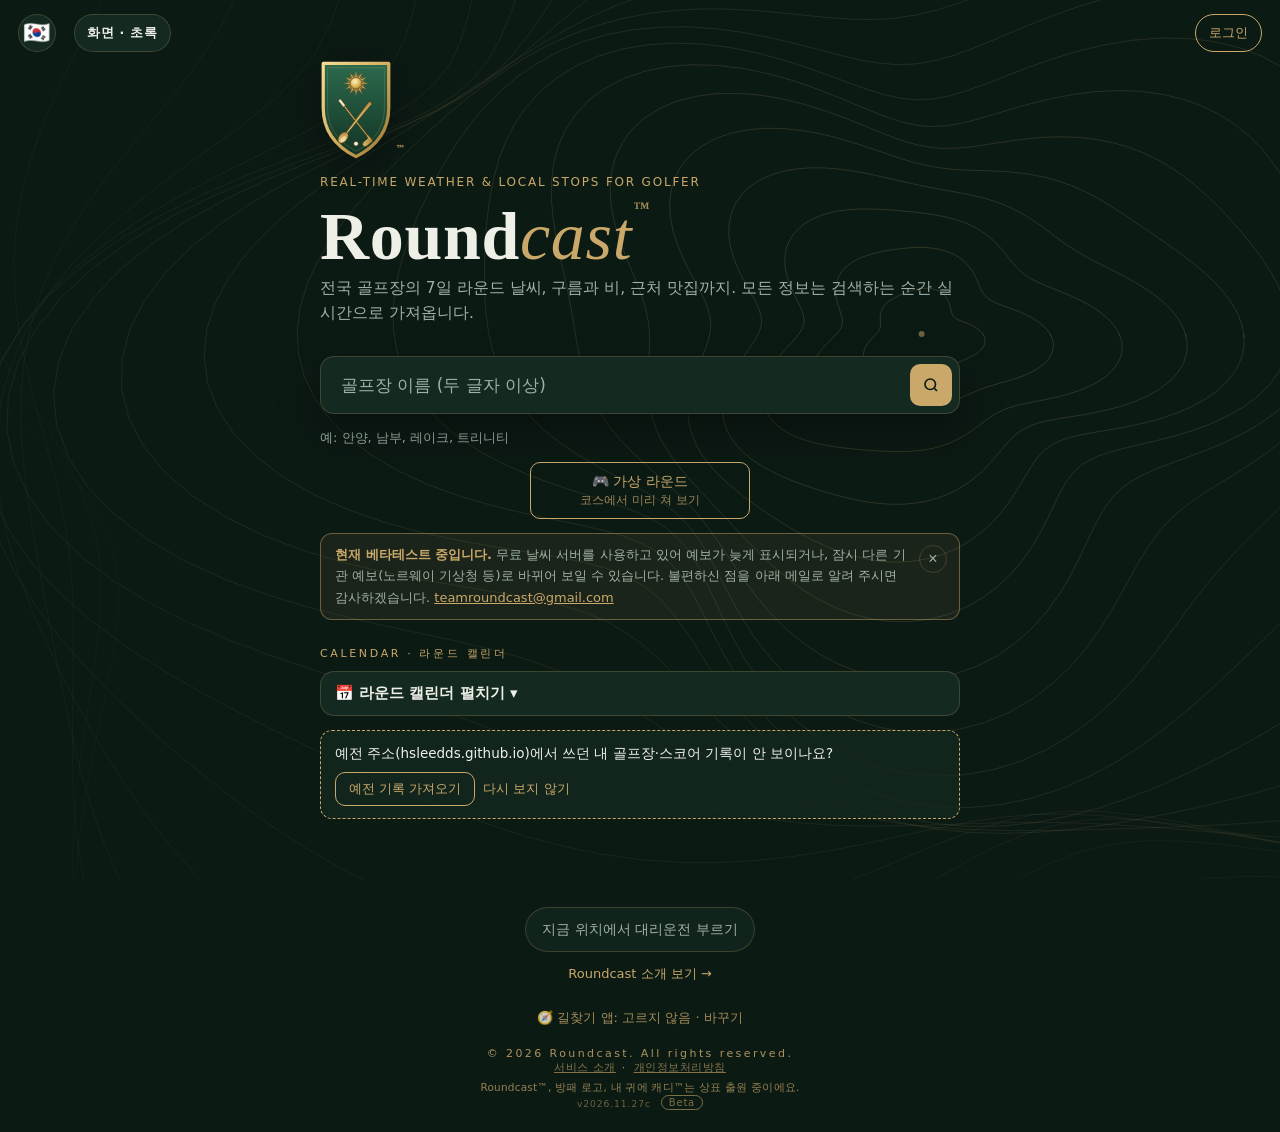
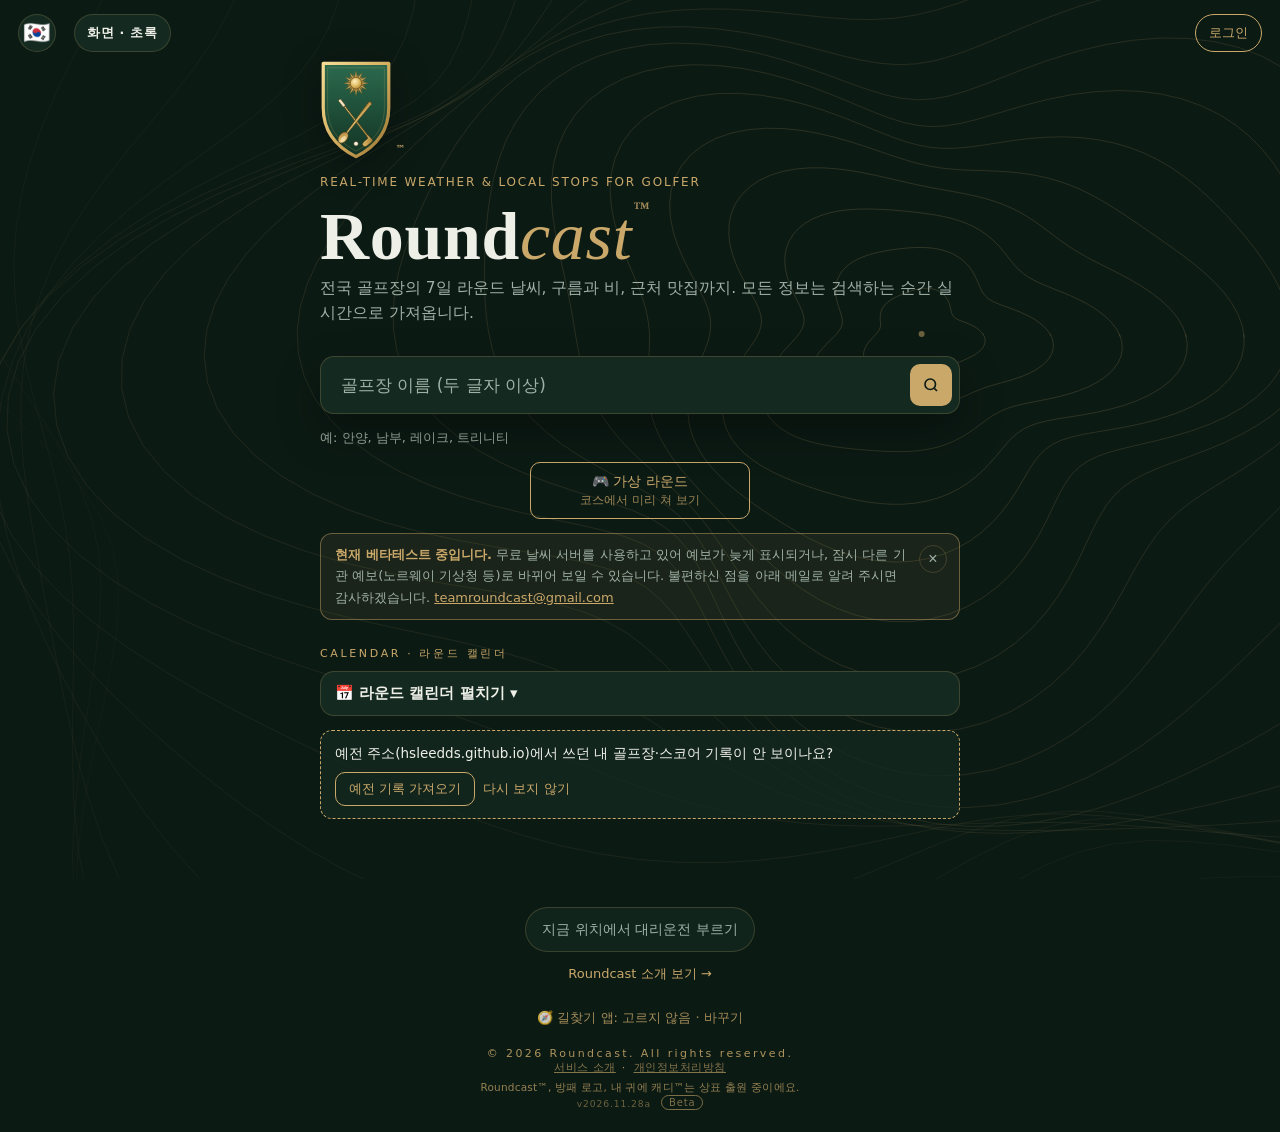
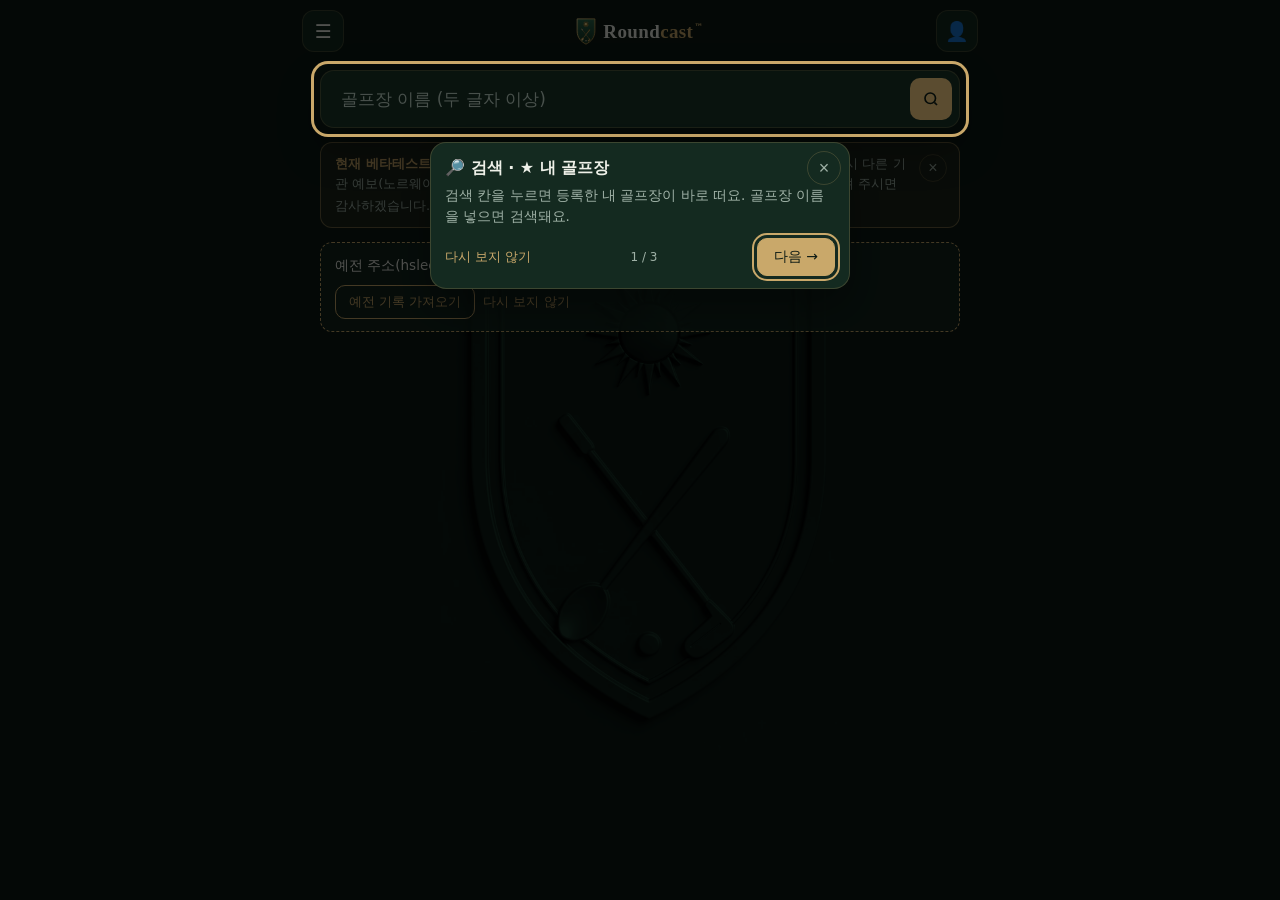
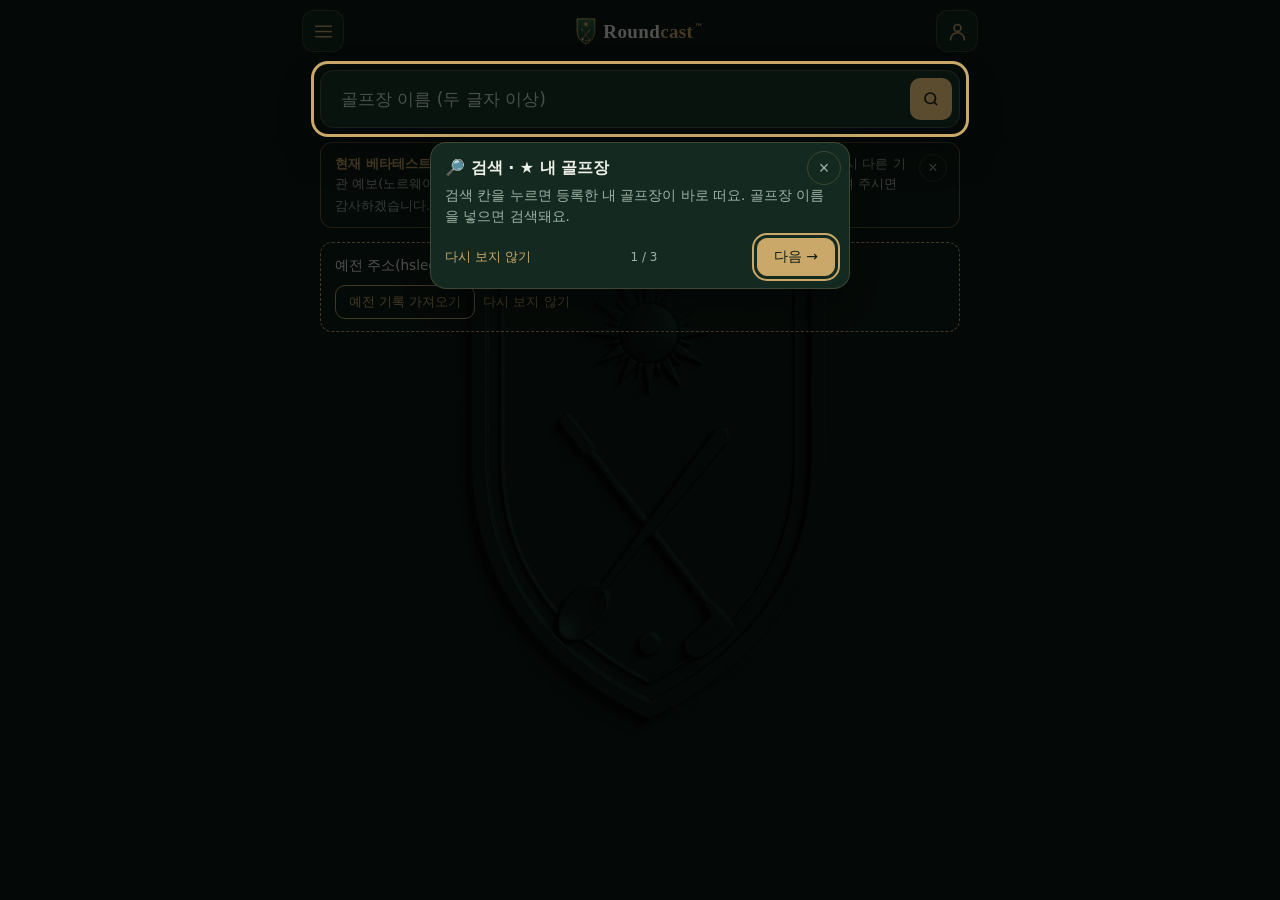
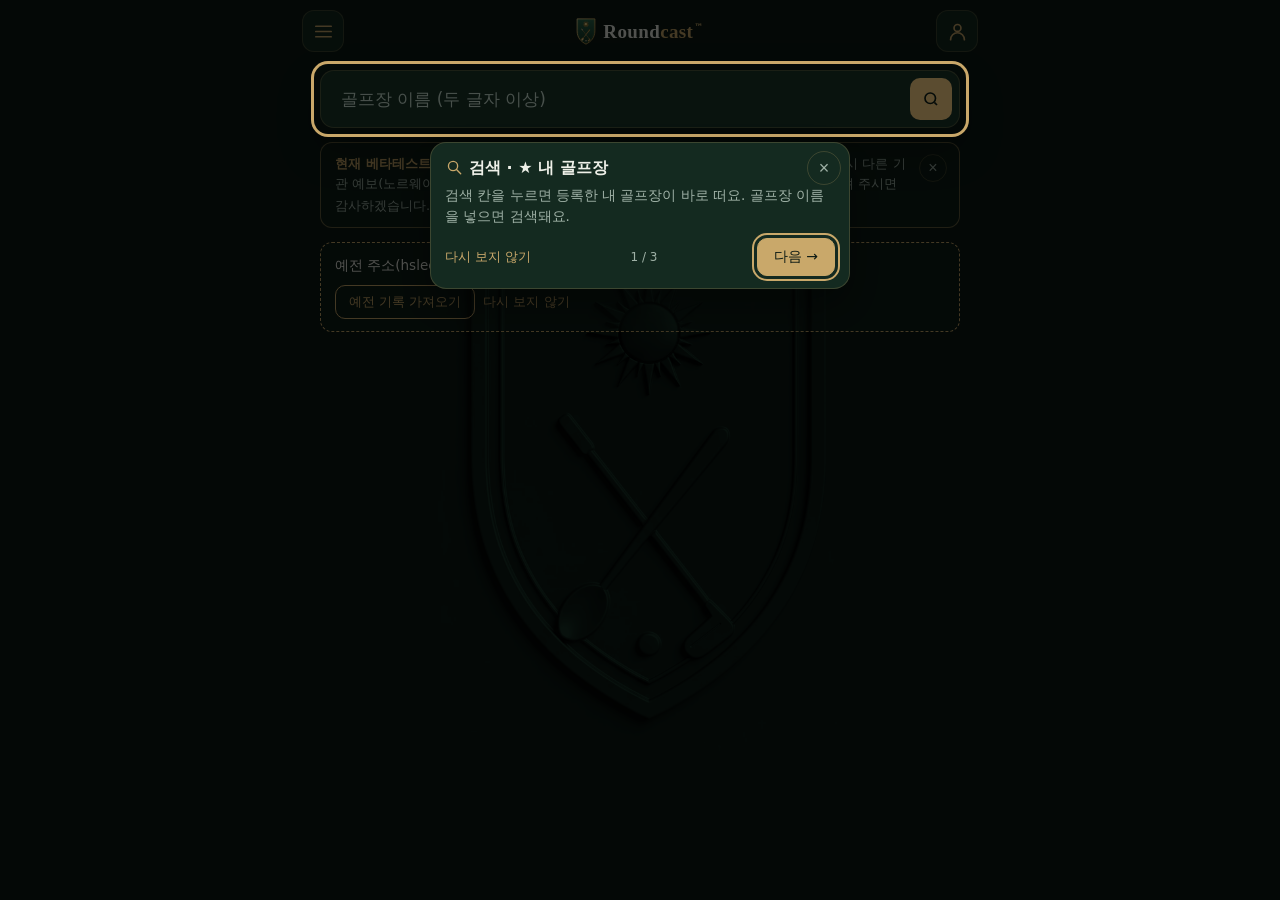
